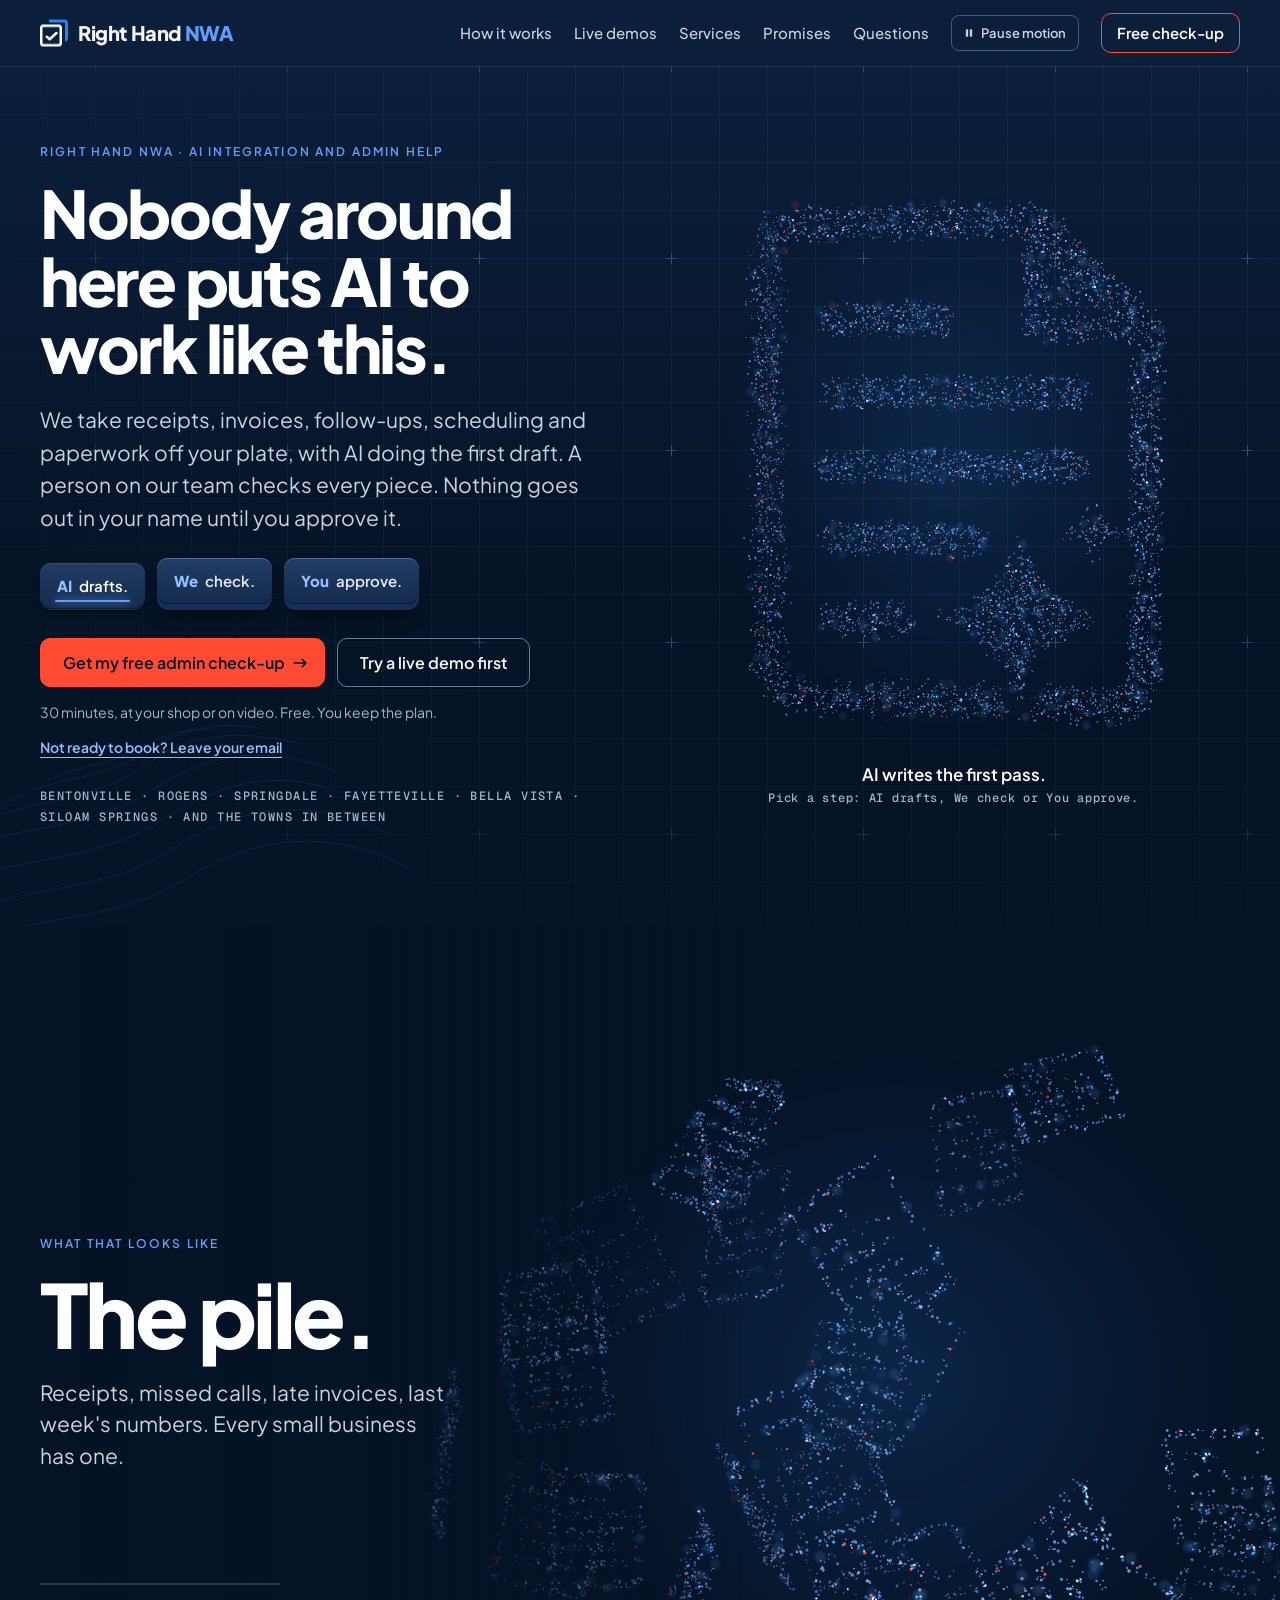
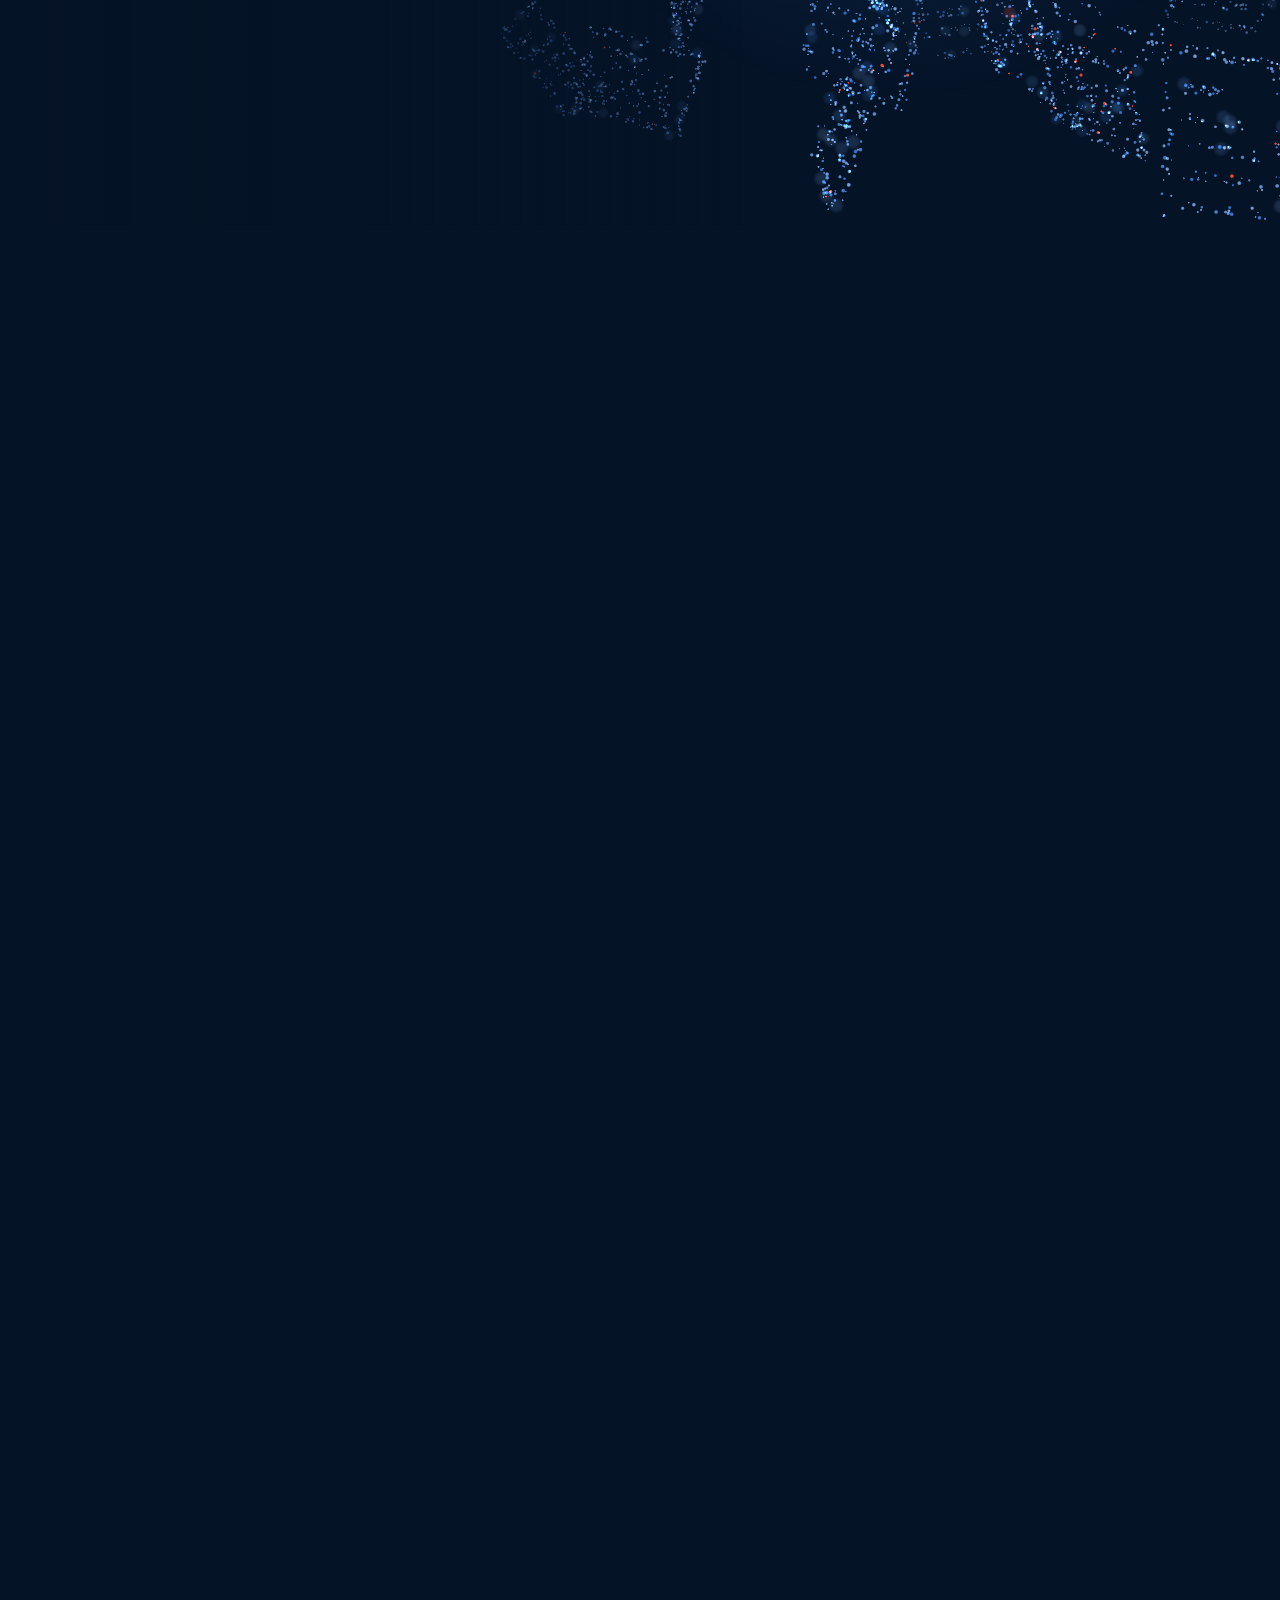
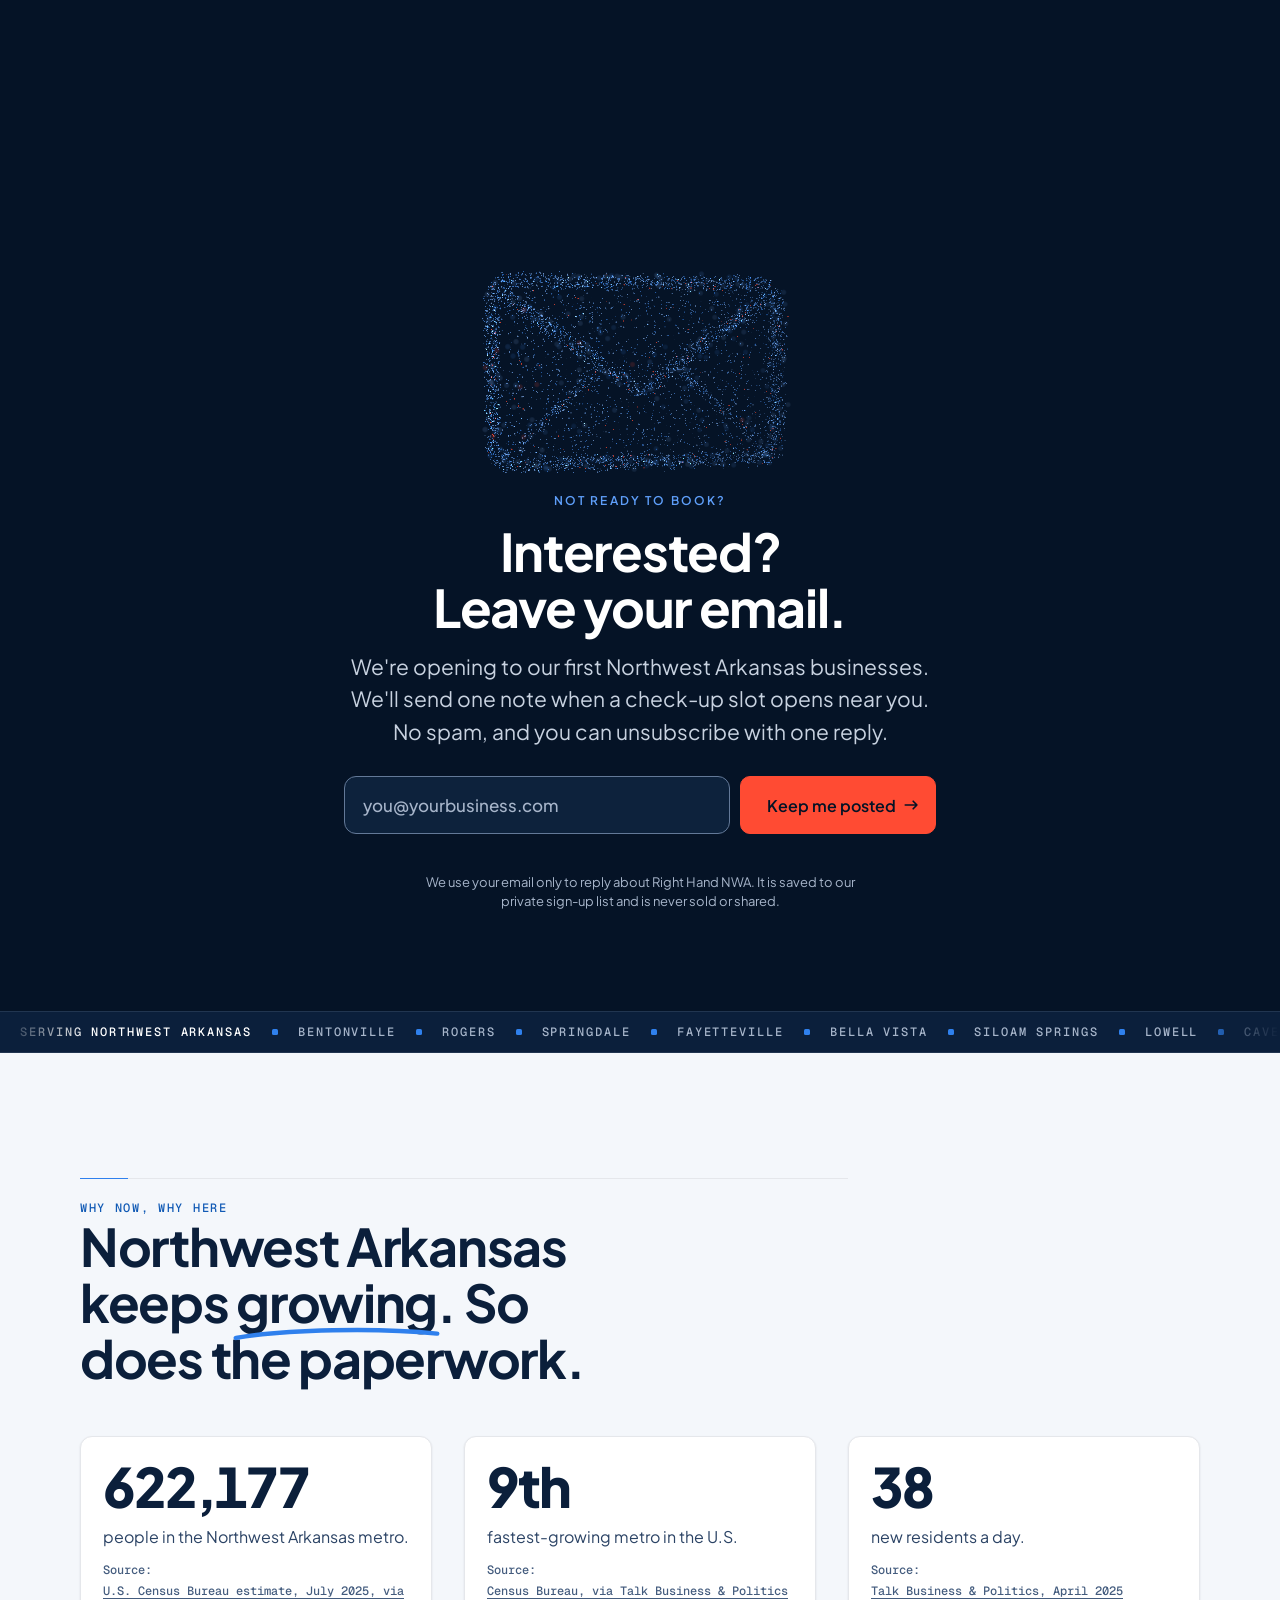
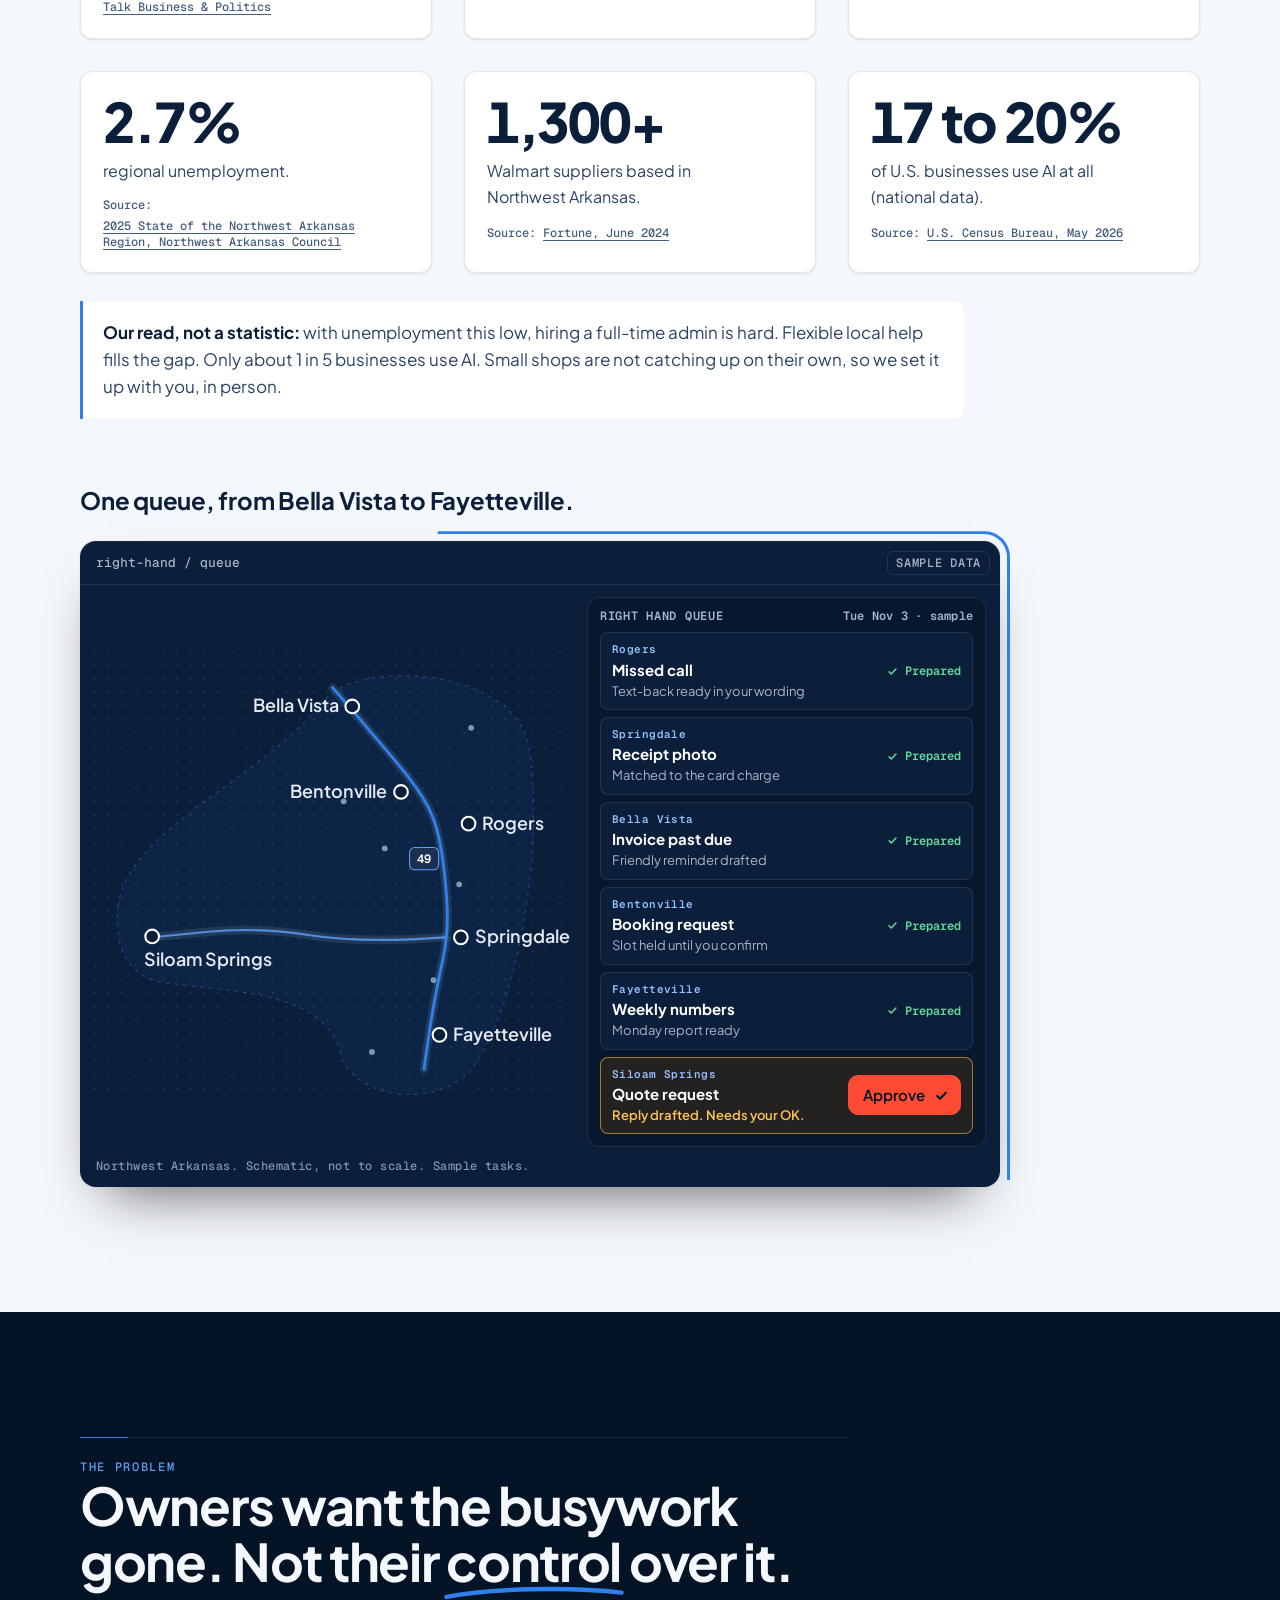
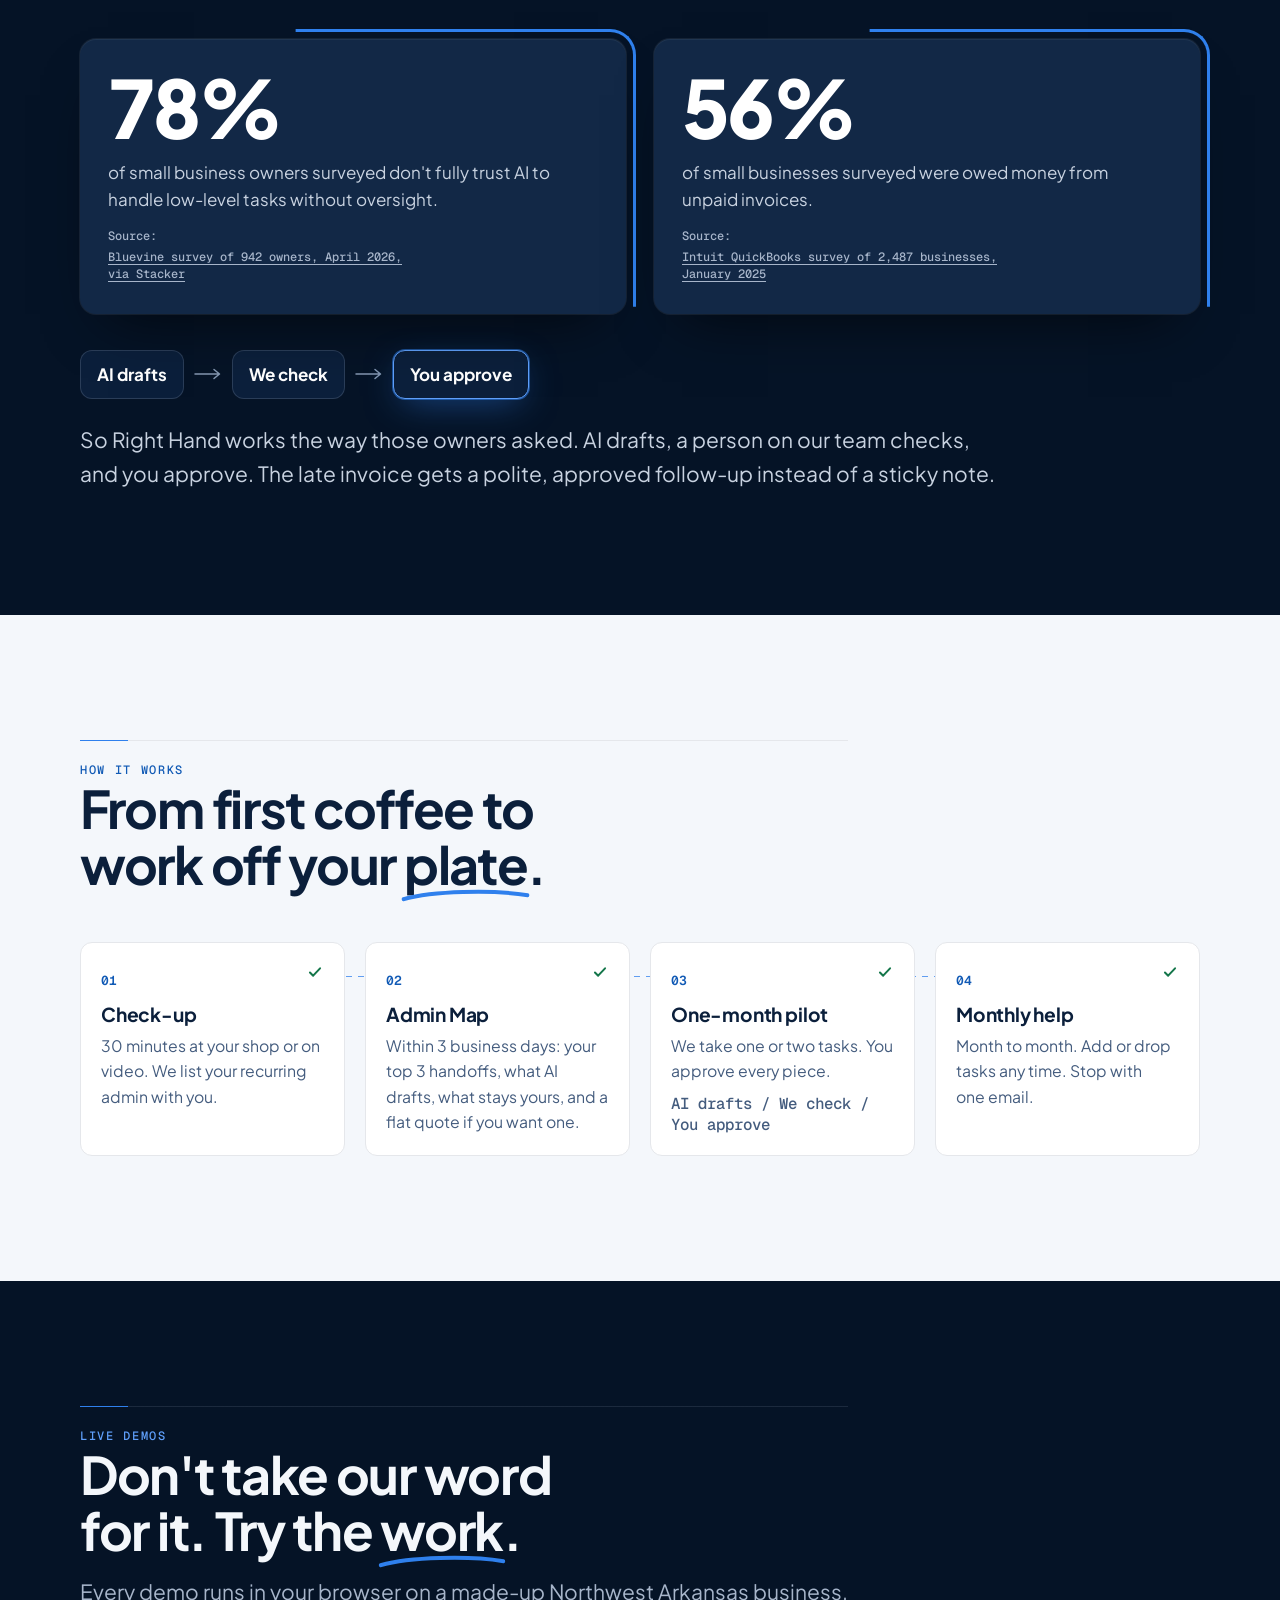
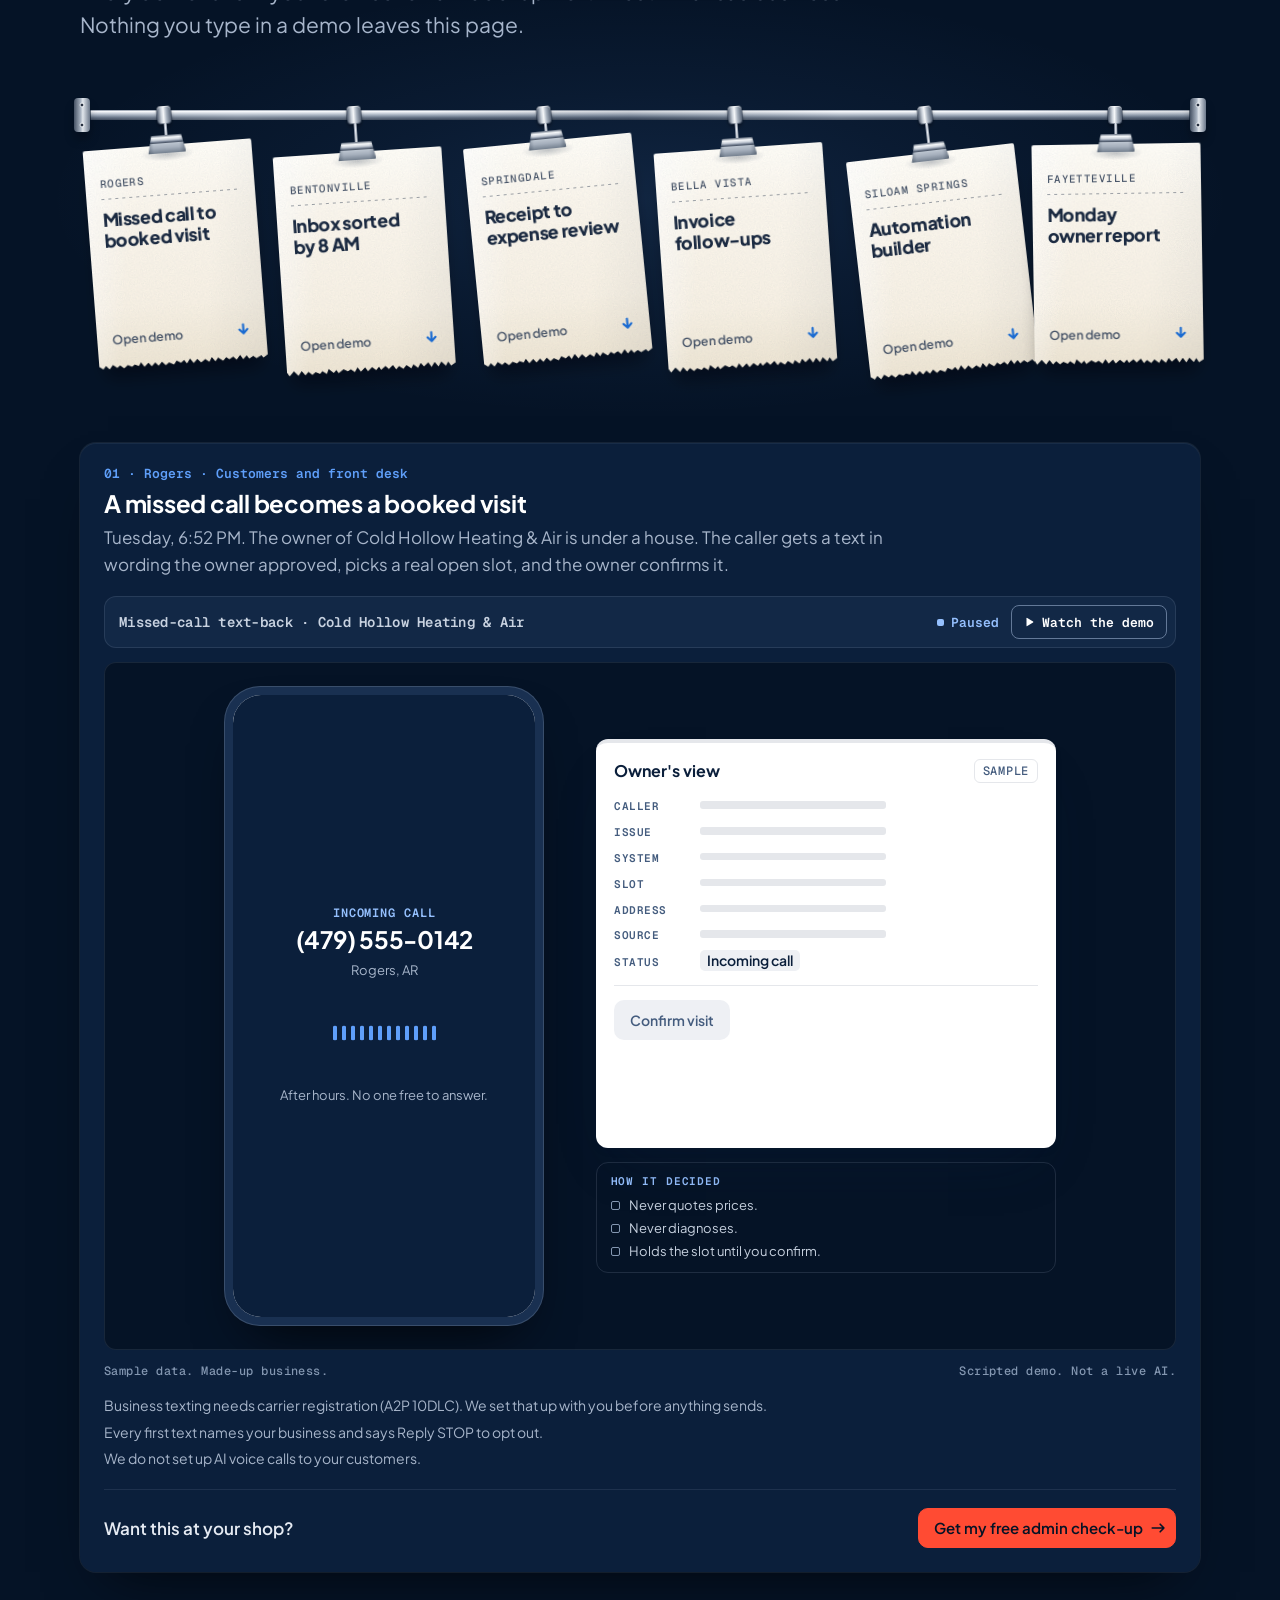
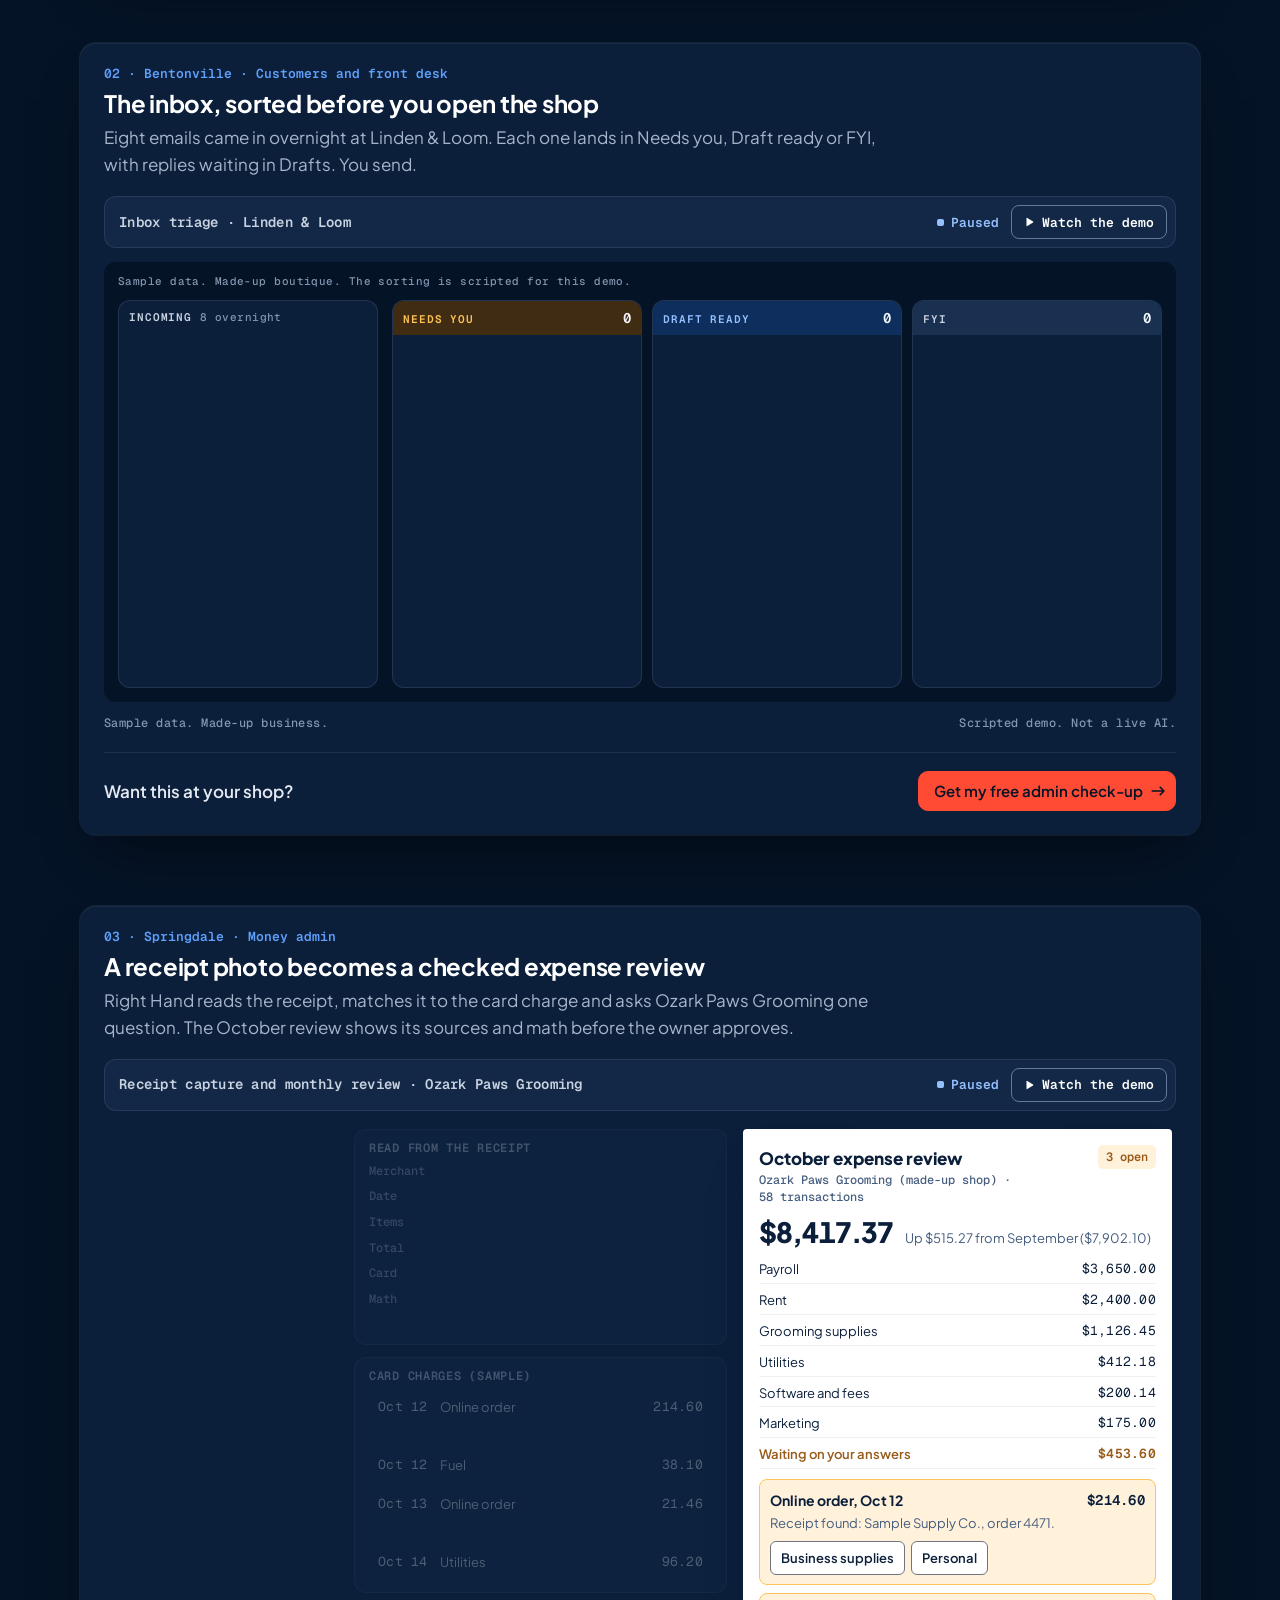
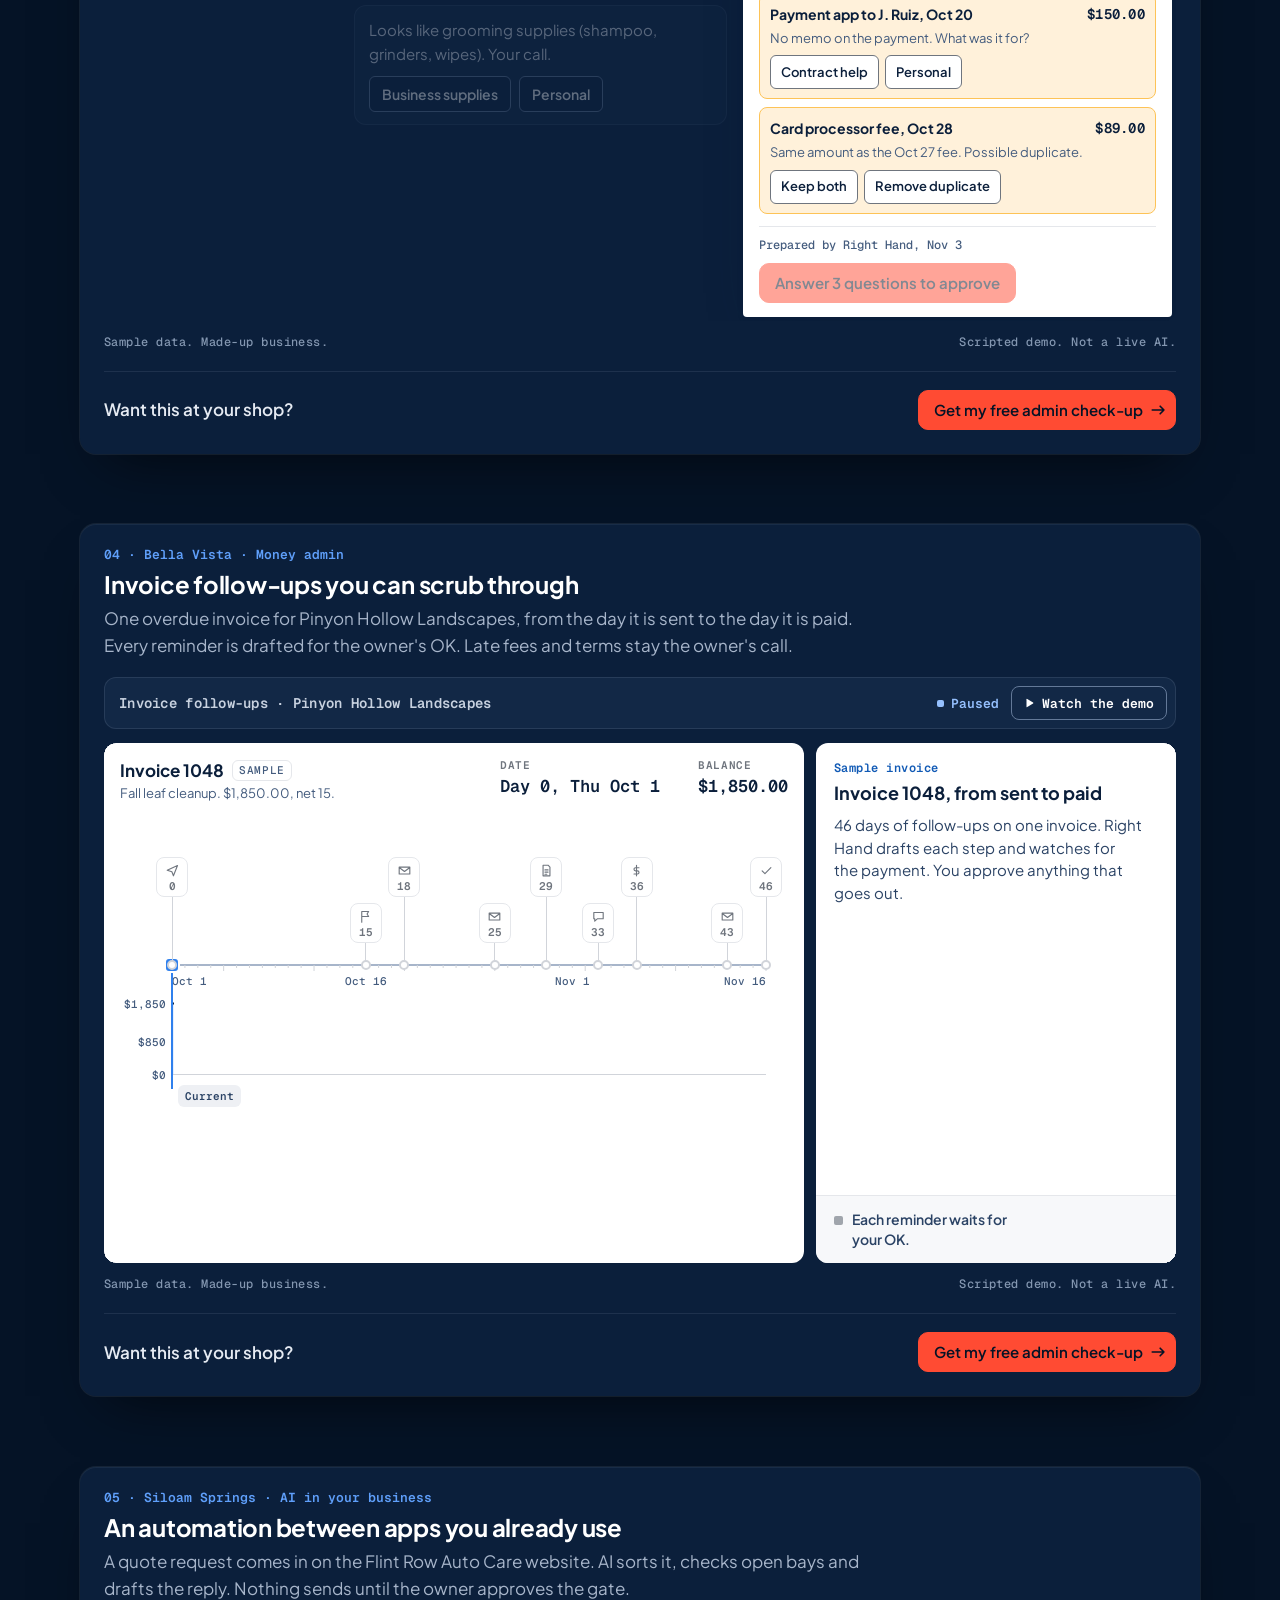
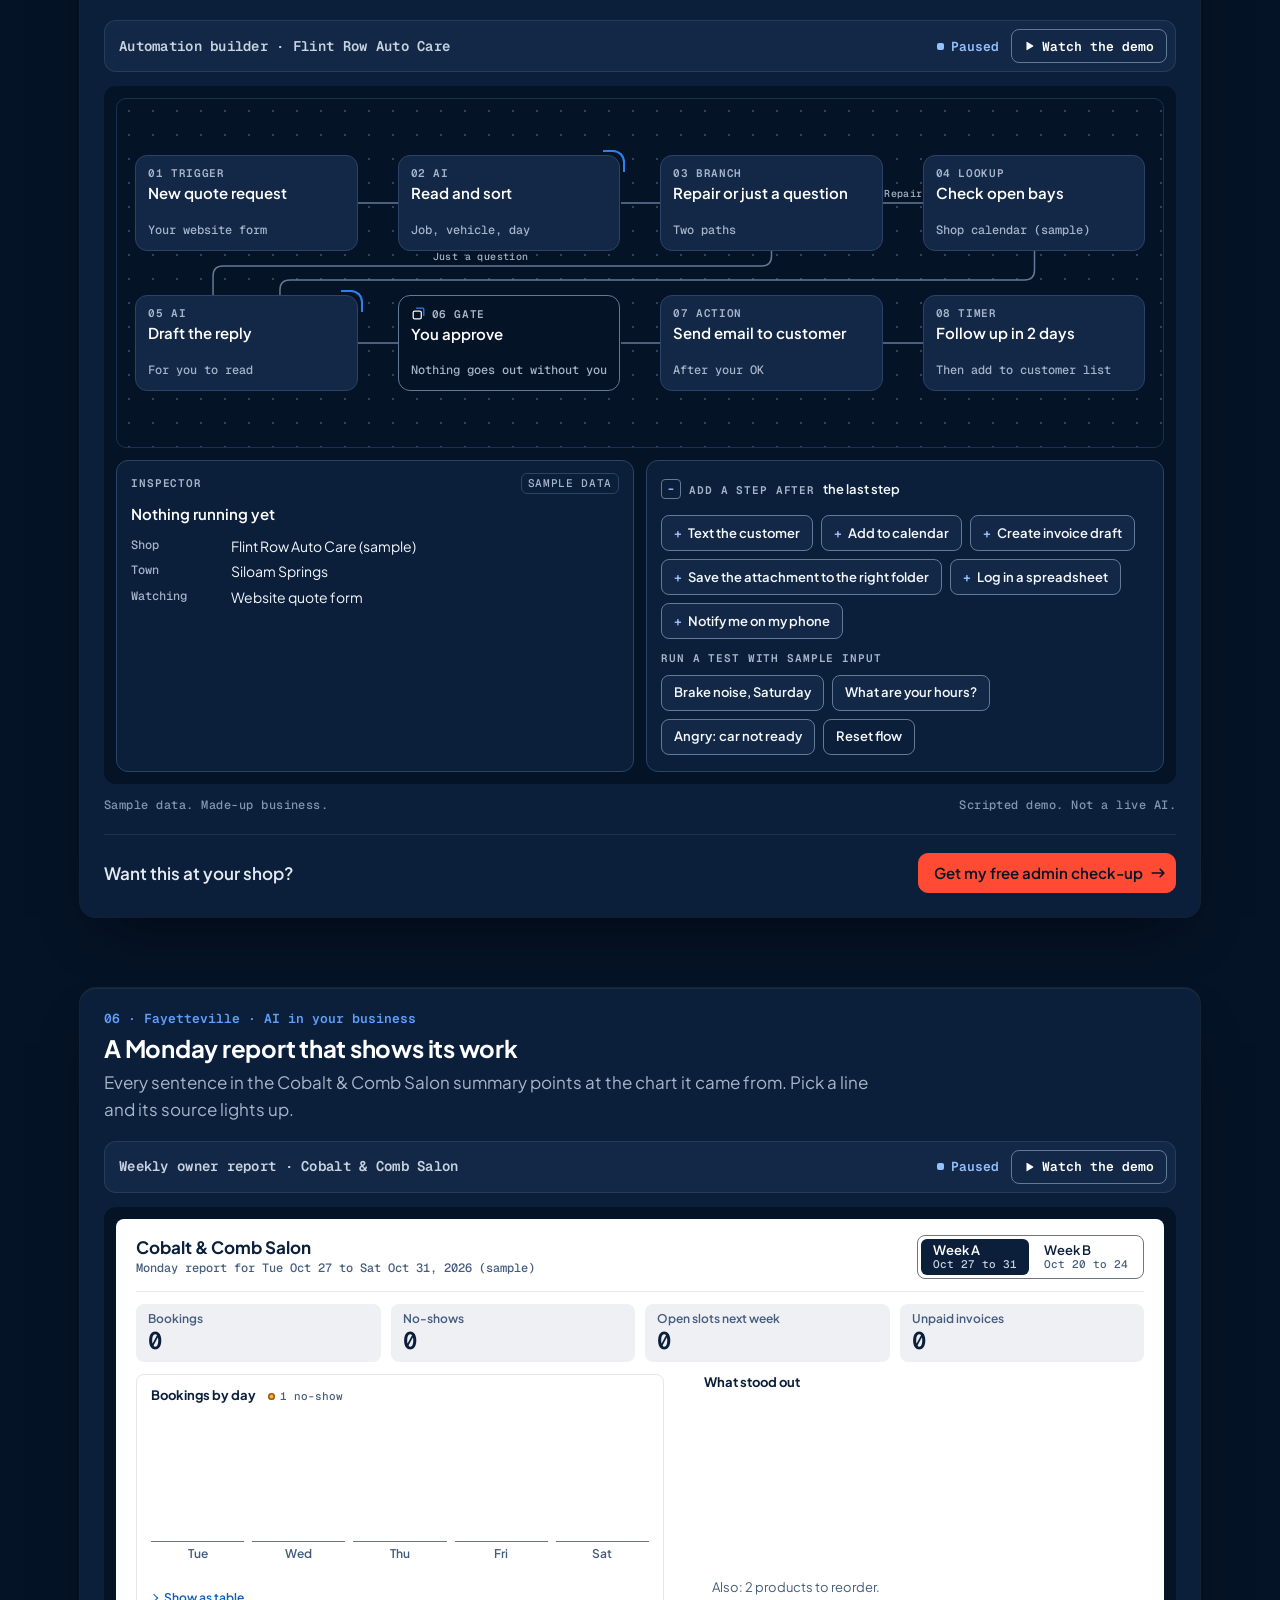
==== index.html @ 96103a6d "Review fixes: single render loop, lazy shape builds, phone hero order, story and closing polish, acc" ====
<!doctype html>
<html lang="en" data-intro>
<head>
<meta charset="utf-8">
<meta name="viewport" content="width=device-width, initial-scale=1, viewport-fit=cover">
<meta http-equiv="Content-Security-Policy" content="default-src 'self'; script-src 'self'; style-src 'self' 'unsafe-inline'; img-src 'self' data:; font-src 'self'; connect-src https://docs.google.com; form-action 'self' mailto:; base-uri 'self'; object-src 'none'">
<meta name="referrer" content="strict-origin-when-cross-origin">
<title>Right Hand NWA | AI integration and admin help for Northwest Arkansas small businesses</title>
<meta name="description" content="AI integration and admin help for Northwest Arkansas small businesses in Bentonville, Rogers, Springdale and Fayetteville. AI drafts, we check, you approve. Free 30-minute check-up.">
<link rel="canonical" href="https://righthandnwa.com/">
<meta name="theme-color" content="#0B1F3B">
<meta name="geo.region" content="US-AR">
<meta name="geo.placename" content="Northwest Arkansas">
<meta property="og:type" content="website">
<meta property="og:site_name" content="Right Hand NWA">
<meta property="og:locale" content="en_US">
<meta property="og:url" content="https://righthandnwa.com/">
<meta property="og:title" content="Right Hand NWA: hand off the admin, keep the final say">
<meta property="og:description" content="A Northwest Arkansas team for receipts, invoices, follow-ups, scheduling and practical AI. AI drafts, we check, you approve. Free 30-minute check-up.">
<meta property="og:image" content="https://righthandnwa.com/assets/og.png">
<meta property="og:image:width" content="1200">
<meta property="og:image:height" content="630">
<meta property="og:image:alt" content="Right Hand NWA: hand off the admin, keep the final say. A sample task queue with a missed call, a receipt photo and an invoice prepared, and a quote reply waiting for the owner's OK.">
<meta name="twitter:card" content="summary_large_image">
<meta name="twitter:title" content="Right Hand NWA: hand off the admin, keep the final say">
<meta name="twitter:description" content="A Northwest Arkansas team for receipts, invoices, follow-ups, scheduling and practical AI. AI drafts, we check, you approve. Free 30-minute check-up.">
<meta name="twitter:image" content="https://righthandnwa.com/assets/og.png">
<meta name="twitter:image:alt" content="Right Hand NWA: hand off the admin, keep the final say. A sample task queue with a missed call, a receipt photo and an invoice prepared, and a quote reply waiting for the owner's OK.">
<link rel="alternate" type="text/plain" href="https://righthandnwa.com/llms.txt" title="Right Hand NWA for language models">
<link rel="icon" href="assets/favicon.svg" type="image/svg+xml">
<link rel="apple-touch-icon" href="assets/apple-touch-icon.png">
<link rel="preload" href="assets/fonts/plus-jakarta-sans-latin-var.woff2" as="font" type="font/woff2" crossorigin>
<link rel="preload" href="assets/fonts/geist-mono-latin.woff2" as="font" type="font/woff2" crossorigin>
<link rel="stylesheet" href="assets/site.css">
<link rel="stylesheet" href="assets/demos/calls.css">
<link rel="stylesheet" href="assets/demos/inbox.css">
<link rel="stylesheet" href="assets/demos/receipts.css">
<link rel="stylesheet" href="assets/demos/invoices.css">
<link rel="stylesheet" href="assets/demos/automation.css">
<link rel="stylesheet" href="assets/demos/report.css">
<link rel="stylesheet" href="assets/motion.css">
<link rel="stylesheet" href="assets/close.css">
<link rel="stylesheet" href="assets/field.css">
<link rel="stylesheet" href="assets/rail.css">
<script src="assets/boot.js"></script>
<script src="assets/motion.js" defer></script>
<script src="assets/demo-player.js" defer></script>
<script src="assets/services-data.js" defer></script>
<script src="assets/nwa-map.js" defer></script>
<script src="assets/site.js" defer></script>
<script src="assets/demos/calls.js" defer></script>
<script src="assets/demos/inbox.js" defer></script>
<script src="assets/demos/receipts.js" defer></script>
<script src="assets/demos/invoices.js" defer></script>
<script src="assets/demos/automation.js" defer></script>
<script src="assets/demos/report.js" defer></script>
<script src="assets/interest.js" defer></script>
<script src="assets/close.js" defer></script>
<script src="assets/field-shapes.js" defer></script>
<script src="assets/field.js" defer></script>
<script src="assets/rail.js" defer></script>
<!-- jsonld:start -->
<script type="application/ld+json">{"@context":"https://schema.org","@graph":[{"@type":["Organization","ProfessionalService"],"@id":"https://righthandnwa.com/#organization","name":"Right Hand NWA","alternateName":"Right Hand Northwest Arkansas","url":"https://righthandnwa.com/","description":"A Northwest Arkansas team that takes receipts, invoices, follow-ups, scheduling and paperwork off small business owners' plates, and sets up AI that drafts the busywork. AI drafts, a person on the team checks, and the owner approves. Tax, payroll, legal work and moving money stay with the owner and their licensed pros.","slogan":"Hand off the admin. Keep the final say.","logo":{"@type":"ImageObject","@id":"https://righthandnwa.com/#logo","url":"https://righthandnwa.com/assets/logo.png","contentUrl":"https://righthandnwa.com/assets/logo.png","width":512,"height":512,"caption":"Right Hand NWA"},"image":{"@type":"ImageObject","@id":"https://righthandnwa.com/#image","url":"https://righthandnwa.com/assets/og.png","contentUrl":"https://righthandnwa.com/assets/og.png","width":1200,"height":630},"email":"righthandnwa@gmail.com","contactPoint":{"@type":"ContactPoint","contactType":"customer service","email":"righthandnwa@gmail.com","areaServed":"US-AR","availableLanguage":"English"},"sameAs":["https://www.instagram.com/righthandnwa/"],"founder":[{"@type":"Person","name":"Jackson Varela","description":"University of Arkansas student","memberOf":{"@id":"https://righthandnwa.com/#uark"}},{"@type":"Person","name":"Annie Wagner","description":"University of Arkansas student","memberOf":{"@id":"https://righthandnwa.com/#uark"}},{"@type":"Person","name":"Abigail Estes","description":"University of Arkansas student","memberOf":{"@id":"https://righthandnwa.com/#uark"}},{"@type":"Person","name":"Bella Gambaro","description":"University of Arkansas student","memberOf":{"@id":"https://righthandnwa.com/#uark"}}],"areaServed":[{"@type":"Place","name":"Northwest Arkansas","containedInPlace":{"@id":"https://righthandnwa.com/#arkansas"}},{"@type":"AdministrativeArea","name":"Benton County, Arkansas","containedInPlace":{"@id":"https://righthandnwa.com/#arkansas"}},{"@type":"AdministrativeArea","name":"Washington County, Arkansas","containedInPlace":{"@id":"https://righthandnwa.com/#arkansas"}},{"@type":"City","name":"Bentonville","containedInPlace":{"@id":"https://righthandnwa.com/#arkansas"}},{"@type":"City","name":"Rogers","containedInPlace":{"@id":"https://righthandnwa.com/#arkansas"}},{"@type":"City","name":"Springdale","containedInPlace":{"@id":"https://righthandnwa.com/#arkansas"}},{"@type":"City","name":"Fayetteville","containedInPlace":{"@id":"https://righthandnwa.com/#arkansas"}},{"@type":"City","name":"Bella Vista","containedInPlace":{"@id":"https://righthandnwa.com/#arkansas"}},{"@type":"City","name":"Siloam Springs","containedInPlace":{"@id":"https://righthandnwa.com/#arkansas"}},{"@type":"City","name":"Lowell","containedInPlace":{"@id":"https://righthandnwa.com/#arkansas"}},{"@type":"City","name":"Cave Springs","containedInPlace":{"@id":"https://righthandnwa.com/#arkansas"}},{"@type":"City","name":"Centerton","containedInPlace":{"@id":"https://righthandnwa.com/#arkansas"}},{"@type":"City","name":"Farmington","containedInPlace":{"@id":"https://righthandnwa.com/#arkansas"}},{"@type":"City","name":"Prairie Grove","containedInPlace":{"@id":"https://righthandnwa.com/#arkansas"}},{"@type":"City","name":"Pea Ridge","containedInPlace":{"@id":"https://righthandnwa.com/#arkansas"}}],"knowsAbout":["Small business admin","Receipt capture and expense review","Invoice follow-ups","CPA and bookkeeper prep","Inbox triage and reply drafts","Missed-call text-back","Appointment scheduling and reminders","Written how-tos (SOPs)","Workflow automations","Practical AI for small business","AI use policies for small business","Google Business Profile and local listings","Honest review requests"],"hasOfferCatalog":{"@type":"OfferCatalog","name":"Right Hand NWA services","url":"https://righthandnwa.com/#services","itemListElement":[{"@type":"OfferCatalog","name":"Money admin","itemListElement":[{"@type":"Offer","itemOffered":{"@type":"Service","name":"Receipt capture and categorizing"}},{"@type":"Offer","itemOffered":{"@type":"Service","name":"Monthly expense review"}},{"@type":"Offer","itemOffered":{"@type":"Service","name":"Invoices and overdue follow-ups"}},{"@type":"Offer","itemOffered":{"@type":"Service","name":"Quotes and estimates"}},{"@type":"Offer","itemOffered":{"@type":"Service","name":"Bills-due and renewals calendar"}},{"@type":"Offer","itemOffered":{"@type":"Service","name":"CPA and bookkeeper prep"}},{"@type":"Offer","itemOffered":{"@type":"Service","name":"Software subscription cleanup"}}]},{"@type":"OfferCatalog","name":"Customers and front desk","itemListElement":[{"@type":"Offer","itemOffered":{"@type":"Service","name":"Inbox triage and reply drafts"}},{"@type":"Offer","itemOffered":{"@type":"Service","name":"Missed-call text-back and booking"}},{"@type":"Offer","itemOffered":{"@type":"Service","name":"AI phone answering, inbound only"}},{"@type":"Offer","itemOffered":{"@type":"Service","name":"Website chat assistant"}},{"@type":"Offer","itemOffered":{"@type":"Service","name":"Lead intake form that routes itself"}},{"@type":"Offer","itemOffered":{"@type":"Service","name":"CRM setup and cleanup"}},{"@type":"Offer","itemOffered":{"@type":"Service","name":"Quote follow-ups"}}]},{"@type":"OfferCatalog","name":"Scheduling and follow-ups","itemListElement":[{"@type":"Offer","itemOffered":{"@type":"Service","name":"Booking page"}},{"@type":"Offer","itemOffered":{"@type":"Service","name":"Appointment reminders and no-show follow-ups"}},{"@type":"Offer","itemOffered":{"@type":"Service","name":"Calendar management"}},{"@type":"Offer","itemOffered":{"@type":"Service","name":"Staff schedule drafts"}},{"@type":"Offer","itemOffered":{"@type":"Service","name":"Vendor and delivery coordination"}},{"@type":"Offer","itemOffered":{"@type":"Service","name":"Meeting and call notes with AI"}}]},{"@type":"OfferCatalog","name":"Documents and how-tos","itemListElement":[{"@type":"Offer","itemOffered":{"@type":"Service","name":"One folder system with naming rules"}},{"@type":"Offer","itemOffered":{"@type":"Service","name":"Templates for quotes, forms and checklists"}},{"@type":"Offer","itemOffered":{"@type":"Service","name":"Written how-tos (SOPs)"}},{"@type":"Offer","itemOffered":{"@type":"Service","name":"Hiring admin"}},{"@type":"Offer","itemOffered":{"@type":"Service","name":"Supplier and vendor office support"}}]},{"@type":"OfferCatalog","name":"AI in your business","itemListElement":[{"@type":"Offer","itemOffered":{"@type":"Service","name":"Workflow automations"}},{"@type":"Offer","itemOffered":{"@type":"Service","name":"AI email drafting in your inbox"}},{"@type":"Offer","itemOffered":{"@type":"Service","name":"Weekly owner report"}},{"@type":"Offer","itemOffered":{"@type":"Service","name":"AI starter workshop"}},{"@type":"Offer","itemOffered":{"@type":"Service","name":"One-page AI use policy"}},{"@type":"Offer","itemOffered":{"@type":"Service","name":"Company prompt kit and SOP assistant"}},{"@type":"Offer","itemOffered":{"@type":"Service","name":"Monthly AI office hours"}}]},{"@type":"OfferCatalog","name":"Local presence and reputation","itemListElement":[{"@type":"Offer","itemOffered":{"@type":"Service","name":"Google Business Profile and listings upkeep"}},{"@type":"Offer","itemOffered":{"@type":"Service","name":"Honest review requests"}},{"@type":"Offer","itemOffered":{"@type":"Service","name":"Review reply drafts"}},{"@type":"Offer","itemOffered":{"@type":"Service","name":"Social posts and content calendar"}},{"@type":"Offer","itemOffered":{"@type":"Service","name":"Email newsletter"}},{"@type":"Offer","itemOffered":{"@type":"Service","name":"Digital front door check"}}]}]},"makesOffer":{"@type":"Offer","@id":"https://righthandnwa.com/#checkup-offer","name":"Free NWA Admin and AI Check-up","price":"0","priceCurrency":"USD","url":"https://righthandnwa.com/#checkup","description":"A free 30-minute admin and AI check-up at your business anywhere in Benton or Washington County, or by video or phone. Within 3 business days, Your Admin Map arrives by email: your top 3 tasks to hand off, and for each one what we would do, what AI would draft, what stays with you, and what stays with your CPA or attorney. Nothing to buy, now or later.","itemOffered":{"@type":"Service","name":"NWA Admin and AI Check-up","provider":{"@id":"https://righthandnwa.com/#organization"},"areaServed":{"@id":"https://righthandnwa.com/#arkansas"}}}},{"@type":"CollegeOrUniversity","@id":"https://righthandnwa.com/#uark","name":"University of Arkansas","url":"https://www.uark.edu/"},{"@type":"State","@id":"https://righthandnwa.com/#arkansas","name":"Arkansas","containedInPlace":{"@type":"Country","name":"United States"}},{"@type":"WebSite","@id":"https://righthandnwa.com/#website","url":"https://righthandnwa.com/","name":"Right Hand NWA","alternateName":"Right Hand Northwest Arkansas","publisher":{"@id":"https://righthandnwa.com/#organization"},"inLanguage":"en-US"},{"@type":"WebPage","@id":"https://righthandnwa.com/#webpage","url":"https://righthandnwa.com/","name":"Right Hand NWA | AI integration and admin help for Northwest Arkansas small businesses","description":"AI integration and admin help for Northwest Arkansas small businesses in Bentonville, Rogers, Springdale and Fayetteville. AI drafts, we check, you approve. Free 30-minute check-up.","isPartOf":{"@id":"https://righthandnwa.com/#website"},"about":{"@id":"https://righthandnwa.com/#organization"},"primaryImageOfPage":{"@id":"https://righthandnwa.com/#image"},"inLanguage":"en-US"},{"@type":"FAQPage","@id":"https://righthandnwa.com/#faq","url":"https://righthandnwa.com/#questions","isPartOf":{"@id":"https://righthandnwa.com/#webpage"},"mainEntity":[{"@type":"Question","name":"What does it cost?","acceptedAnswer":{"@type":"Answer","text":"The check-up is free, with nothing to buy. If you want help after that, we quote a flat monthly price in writing before any work starts, based on the tasks you pick. Tool costs, like a texting plan, are paid by you directly to the vendor, and we show them before you decide."}},{"@type":"Question","name":"Do I have to give you my passwords or bank login?","acceptedAnswer":{"@type":"Answer","text":"No, and please don't send them. The check-up needs no logins at all. If you hire us, you invite us as a user in the tools you already use, so you can see what we can reach and remove us in one click. We never touch your bank or move money."}},{"@type":"Question","name":"Is AI going to talk to my customers?","acceptedAnswer":{"@type":"Answer","text":"Only if you want it to, and only from answers you approved. A phone or chat assistant says it is an assistant and hands anything else to you. Everything else AI does is a draft that one of us checks and you approve. If you'd rather we skip AI on a task, we do it by hand."}},{"@type":"Question","name":"You're students. Why should I trust you with my business?","acceptedAnswer":{"@type":"Answer","text":"Fair question. We are four University of Arkansas students who work in Northwest Arkansas. For you, that means a short client list, a named person on every task, and work you can check line by line. It does not mean we are CPAs, attorneys or a payroll company, and we will tell you when something needs one. Try the demos on this page and judge the work yourself."}},{"@type":"Question","name":"What happens over school breaks or when you graduate?","acceptedAnswer":{"@type":"Answer","text":"We tell you our schedule up front, breaks included. Every task we take on gets a written how-to, so nothing lives in one person's head, and it is yours to keep."}},{"@type":"Question","name":"What happens to my data?","acceptedAnswer":{"@type":"Answer","text":"Wherever possible it stays in your own accounts. We tell you in writing which tools touch it, AI tools included, and we use settings that keep your data out of AI model training. We never sell or share it, and we delete working copies when a task is done."}},{"@type":"Question","name":"Which tools do you use?","acceptedAnswer":{"@type":"Answer","text":"The ones you already pay for, where possible: Google Workspace or Microsoft 365, your accounting and booking tools, your phone system. If something new would help, we tell you what it costs and you decide."}},{"@type":"Question","name":"What if I want to stop?","acceptedAnswer":{"@type":"Answer","text":"Email us. It is month to month with no cancellation fee. Within 2 business days we remove our access, hand back every file and how-to, and confirm it in writing."}},{"@type":"Question","name":"What if you get something wrong?","acceptedAnswer":{"@type":"Answer","text":"You see the sources and the math before anything is final, and anything we can't match to a record comes to you as a question. If a mistake slips through in work you approved, we fix it at no charge."}},{"@type":"Question","name":"Will this replace my bookkeeper or CPA?","acceptedAnswer":{"@type":"Answer","text":"No. We get the paperwork ready so they get clean records. Tax, payroll, legal decisions and moving money stay with them and with you."}},{"@type":"Question","name":"Do you really come in person?","acceptedAnswer":{"@type":"Answer","text":"Yes, anywhere in Benton and Washington counties, at your shop or a coffee shop. Video and phone work too."}}]}]}</script>
<!-- jsonld:end -->
</head>
<body>
<svg width="0" height="0" style="position:absolute" aria-hidden="true" focusable="false">
  <defs>
    <symbol id="i-receipt" viewBox="0 0 24 24"><path d="M6 3h12v18l-2-1.4-2 1.4-2-1.4-2 1.4-2-1.4L6 21z" fill="none" stroke="currentColor" stroke-width="1.75" stroke-linejoin="round"/><path d="M9 8h6M9 12h6M9 16h3" stroke="currentColor" stroke-width="1.75" stroke-linecap="round"/></symbol>
    <symbol id="i-chat" viewBox="0 0 24 24"><path d="M4 5.5A1.5 1.5 0 0 1 5.5 4h13A1.5 1.5 0 0 1 20 5.5v9a1.5 1.5 0 0 1-1.5 1.5H10l-4.5 4v-4h0A1.5 1.5 0 0 1 4 14.5z" fill="none" stroke="currentColor" stroke-width="1.75" stroke-linejoin="round"/><path d="M8 9h8M8 12h5" stroke="currentColor" stroke-width="1.75" stroke-linecap="round"/></symbol>
    <symbol id="i-cal" viewBox="0 0 24 24"><rect x="3.5" y="5" width="17" height="15.5" rx="2" fill="none" stroke="currentColor" stroke-width="1.75"/><path d="M3.5 10h17M8 3v4M16 3v4" stroke="currentColor" stroke-width="1.75" stroke-linecap="round"/><path d="M8.5 14.5l2 2 4-4" fill="none" stroke="currentColor" stroke-width="1.75" stroke-linecap="round" stroke-linejoin="round"/></symbol>
    <symbol id="i-folder" viewBox="0 0 24 24"><path d="M3.5 7A1.5 1.5 0 0 1 5 5.5h4.2l2 2.2H19A1.5 1.5 0 0 1 20.5 9.2v8.3A1.5 1.5 0 0 1 19 19H5a1.5 1.5 0 0 1-1.5-1.5z" fill="none" stroke="currentColor" stroke-width="1.75" stroke-linejoin="round"/></symbol>
    <symbol id="i-chip" viewBox="0 0 24 24"><rect x="6.5" y="6.5" width="11" height="11" rx="2" fill="none" stroke="currentColor" stroke-width="1.75"/><path d="M10 3v3.5M14 3v3.5M10 17.5V21M14 17.5V21M3 10h3.5M3 14h3.5M17.5 10H21M17.5 14H21" stroke="currentColor" stroke-width="1.75" stroke-linecap="round"/><path d="M10 12.2l1.4 1.3 2.6-2.8" fill="none" stroke="currentColor" stroke-width="1.6" stroke-linecap="round" stroke-linejoin="round"/></symbol>
    <symbol id="i-pin" viewBox="0 0 24 24"><path d="M12 21s-6.5-6.1-6.5-11.2a6.5 6.5 0 0 1 13 0C18.5 14.9 12 21 12 21z" fill="none" stroke="currentColor" stroke-width="1.75" stroke-linejoin="round"/><circle cx="12" cy="9.8" r="2.4" fill="none" stroke="currentColor" stroke-width="1.75"/></symbol>
    <symbol id="i-hand" viewBox="0 0 24 24"><path d="M4 12h12M12 7l5 5-5 5" fill="none" stroke="currentColor" stroke-width="1.75" stroke-linecap="round" stroke-linejoin="round"/><path d="M20 5v14" stroke="currentColor" stroke-width="1.75" stroke-linecap="round"/></symbol>
    <symbol id="i-key" viewBox="0 0 24 24"><circle cx="8" cy="15" r="4" fill="none" stroke="currentColor" stroke-width="1.75"/><path d="M11 12l8-8M16 7l2.5 2.5M14 9l1.8 1.8" fill="none" stroke="currentColor" stroke-width="1.75" stroke-linecap="round"/></symbol>
    <symbol id="i-plus" viewBox="0 0 24 24"><path d="M12 5v14M5 12h14" fill="none" stroke-width="2" stroke-linecap="round"/></symbol>
    <symbol id="i-ig" viewBox="0 0 24 24"><rect x="3.5" y="3.5" width="17" height="17" rx="5" fill="none" stroke="currentColor" stroke-width="1.75"/><circle cx="12" cy="12" r="4" fill="none" stroke="currentColor" stroke-width="1.75"/><circle cx="17.2" cy="6.8" r="1.1" fill="currentColor"/></symbol>
    <symbol id="i-mail" viewBox="0 0 24 24"><rect x="3" y="5" width="18" height="14" rx="2" fill="none" stroke="currentColor" stroke-width="1.75"/><path d="M3.5 6.5l8.5 6.5 8.5-6.5" fill="none" stroke="currentColor" stroke-width="1.75" stroke-linejoin="round"/></symbol>
    <symbol id="i-arr" viewBox="0 0 28 12"><path d="M1 6h24M20 1.5L25.5 6 20 10.5" fill="none" stroke-linecap="round" stroke-linejoin="round"/></symbol>
    <symbol id="i-ck" viewBox="0 0 24 24"><path pathLength="1" d="M6.5 12.5l3.5 3.5 7.5-8"/></symbol>
  </defs>
</svg>
<a class="skip" href="#main">Skip to content</a>

<header class="top dark" id="top">
  <div class="wrap-wide">
    <a class="lockup" href="#top" aria-label="Right Hand NWA, back to top">
      <svg class="mark" viewBox="4 5 56 54" aria-hidden="true"><path class="mk-br" d="M23 5h30a7 7 0 0 1 7 7v31a6 6 0 0 1-6 6V13a2 2 0 0 0-2-2H22V6a1 1 0 0 1 1-1Z"/><rect class="mk-bx" x="6.5" y="17.5" width="39" height="39" rx="4.5" fill="none" stroke-width="5"/><path class="mk-ck" d="M17.5 39.5l5.75 5L37 32" fill="none" stroke-width="5" stroke-linecap="round" stroke-linejoin="round" pathLength="1"/></svg>
      <b>Right Hand <span>NWA</span></b>
    </a>
    <nav aria-label="Sections"><ul>
      <li><a href="#how">How it works</a></li>
      <li><a href="#demos">Live demos</a></li>
      <li><a href="#services">Services</a></li>
      <li><a href="#promises">Promises</a></li>
      <li><a href="#questions">Questions</a></li>
    </ul></nav>
    <button type="button" class="motion-btn" id="motion-btn" aria-pressed="false">Pause motion</button>
    <a class="btn sm" href="#checkup" data-go="checkup">Free check-up</a>
    <span class="progress-rail" aria-hidden="true"></span>
  </div>
</header>

<main id="main">

<section class="hero has-fld dark grid-48" data-hud="Home" aria-labelledby="hero-h">
  <svg class="topo" viewBox="0 0 600 400" aria-hidden="true" preserveAspectRatio="none">
    <path d="M-20 380 C 80 330, 160 350, 240 300 S 400 250, 470 290"/>
    <path d="M-20 350 C 70 300, 150 320, 230 268 S 380 220, 450 255"/>
    <path d="M-20 318 C 60 270, 140 290, 220 238 S 360 192, 425 222"/>
    <path d="M-20 286 C 50 240, 130 258, 205 210 S 335 168, 395 190"/>
    <path d="M10 255 C 70 214, 135 228, 196 186 S 305 150, 360 162"/>
    <path d="M50 226 C 100 194, 150 202, 196 172 S 280 140, 318 146"/>
    <path d="M100 200 C 135 182, 165 184, 196 166 S 250 146, 270 148"/>
  </svg>
  <div class="wrap-wide hero-grid">
    <div class="hero-copy">
      <p class="eyebrow">Right Hand NWA · AI integration and admin help</p>
      <h1 id="hero-h">Nobody around here puts AI to work like this.</h1>
      <p class="lead">We take receipts, invoices, follow-ups, scheduling and paperwork off your plate, with AI doing the first draft. A person on our team checks every piece. Nothing goes out in your name until you approve it.</p>
      <ul class="trio" aria-label="How every task works">
        <li data-reveal style="--i:0"><b>AI</b> drafts.</li>
        <li data-reveal style="--i:1"><b>We</b> check.</li>
        <li data-reveal style="--i:2"><b>You</b> approve.</li>
      </ul>
      <div class="ctas">
        <a class="btn" href="#checkup" data-go="checkup">Get my free admin check-up</a>
        <a class="btn ghost" href="#demos">Try a live demo first</a>
      </div>
      <p class="micro">30 minutes, at your shop or on video. Free. You keep the plan.</p>
      <p class="curious"><a href="#signup">Not ready to book? Leave your email</a></p>
      <p class="towns">BENTONVILLE · ROGERS · SPRINGDALE · FAYETTEVILLE · BELLA VISTA · SILOAM SPRINGS · AND THE TOWNS IN BETWEEN</p>
    </div>
    <div class="hero-visual">
      <div class="hero-glow" aria-hidden="true"></div>
      <div class="fld" id="fld" aria-hidden="true"><canvas></canvas><svg class="fld-still" viewBox="4 5 56 54"><path fill="#2F80ED" d="M23 5h30a7 7 0 0 1 7 7v31a6 6 0 0 1-6 6V13a2 2 0 0 0-2-2H22V6a1 1 0 0 1 1-1Z"/><rect x="6.5" y="17.5" width="39" height="39" rx="4.5" fill="none" stroke="#FFF" stroke-width="5"/><path d="M17.5 39.5l5.750 5L37 32" fill="none" stroke="#FFF" stroke-width="5" stroke-linecap="round" stroke-linejoin="round"/></svg></div>
      <p class="fld-say" id="fld-say" aria-hidden="true"></p>
      <p class="fld-cap" id="fld-cap">AI drafts. We check. You approve.</p>
      <button type="button" class="linkbtn fld-pause" aria-pressed="false">Pause motion</button>
    </div>
  </div>
</section>

<section class="story dark" id="story" data-hud="One week" aria-labelledby="story-h">
  <div class="st-pin">
    <canvas class="st-cv" aria-hidden="true"></canvas>
    <div class="wrap-wide st-in">
      <div class="st-copy">
        <p class="eyebrow">What that looks like</p>
        <h2 id="story-h">One week of admin, handed off.</h2>
        <ol class="st-list">
          <li class="st-ch on" data-shape="pile"><h3>The pile.</h3><p>Receipts, missed calls, late invoices, last week's numbers. Every small business has one.</p></li>
          <li class="st-ch" data-shape="phone"><h3>A missed call.</h3><p>The caller gets a text in wording you approved, picks a real open slot, and you confirm it.</p></li>
          <li class="st-ch" data-shape="receipt"><h3>A receipt photo.</h3><p>Read, sorted and matched to the card charge. A person checks every category.</p></li>
          <li class="st-ch" data-shape="doc"><h3>A late invoice.</h3><p>A polite reminder is drafted for your OK. Late fees stay your call.</p></li>
          <li class="st-ch" data-shape="bars"><h3>Monday morning.</h3><p>Last week's numbers, in a report that is ready when you open up.</p></li>
          <li class="st-ch" data-shape="mark"><h3>Your OK.</h3><p>Nothing goes out in your name until you approve it. Start with a free 30-minute check-up, at your shop or on video.</p><a class="btn" href="#checkup" data-go="checkup">Get my free admin check-up</a> <a class="st-alt" href="#signup">or leave your email</a></li>
        </ol>
        <div class="st-prog" aria-hidden="true"><i></i></div>
      </div>
    </div>
  </div>
</section>

<section class="sg dark" id="signup" data-hud="Stay in the loop" aria-labelledby="signup-h">
  <div class="sg-in">
    <div class="sg-fld" aria-hidden="true"><canvas></canvas></div>
    <p class="eyebrow">Not ready to book?</p>
    <h2 id="signup-h">Interested? Leave your email.</h2>
    <p class="lead">We're opening to our first Northwest Arkansas businesses. We'll send one note when a check-up slot opens near you. No spam, and you can unsubscribe with one reply.</p>
    <form class="sg-form" novalidate>
      <div class="sg-field"><label class="sr-only" for="sg-email">Email</label><input id="sg-email" name="email" type="email" autocomplete="email" inputmode="email" placeholder="you@yourbusiness.com" required aria-describedby="sg-status"></div>
      <input type="text" name="_honey" tabindex="-1" autocomplete="off" aria-hidden="true" style="position:absolute;left:-9999px;width:1px;height:1px">
      <button type="submit" class="btn">Keep me posted</button>
    </form>
    <p class="sg-status" id="sg-status" data-status role="status"></p>
    <p class="sg-fine">We use your email only to reply about Right Hand NWA. It is saved to our private sign-up list and is never sold or shared.</p>
    <div class="sg-done" data-done hidden>
      <h3>You're on the list.</h3>
      <p>We'll email you from righthandnwa@gmail.com. Want to skip the wait?</p>
      <a class="btn" href="#checkup" data-go="checkup">Get my free admin check-up</a>
    </div>
  </div>
</section>

<div class="ticker" aria-hidden="true" data-ticker>
  <div class="ticker-in"><div class="ticker-track"><ul><li class="hl">Serving Northwest Arkansas</li><li>Bentonville</li><li>Rogers</li><li>Springdale</li><li>Fayetteville</li><li>Bella Vista</li><li>Siloam Springs</li><li>Lowell</li><li>Cave Springs</li><li>Centerton</li><li>Farmington</li><li>Prairie Grove</li><li>Pea Ridge</li><li>And the towns in between</li><li class="hl">AI drafts / We check / You approve</li></ul></div></div>
</div>

<section class="band light" id="nwa" data-hud="Why now" aria-labelledby="nwa-h">
  <div class="wrap">
    <div class="sec-h" data-fx="head">
      <p class="eyebrow">Why now, why here</p>
      <h2 id="nwa-h">Northwest Arkansas keeps <span class="sw">growing</span>. So does the paperwork.</h2>
    </div>
    <ul class="stats" data-fx="cascade" data-edge>
      <li class="stat" style="--i:0"><b data-count="622177">622,177</b><p>people in the Northwest Arkansas metro.</p><p class="src">Source: <a href="https://talkbusiness.net/2026/04/northwest-arkansas-ranks-9th-fastest-growing-u-s-metro-first-time-in-top-10-since-at-least-2020/" target="_blank" rel="noopener noreferrer">U.S. Census Bureau estimate, July 2025, via Talk Business &amp; Politics</a></p></li>
      <li class="stat" style="--i:1"><b><span data-count="9">9</span>th</b><p>fastest-growing metro in the U.S.</p><p class="src">Source: <a href="https://talkbusiness.net/2026/04/northwest-arkansas-ranks-9th-fastest-growing-u-s-metro-first-time-in-top-10-since-at-least-2020/" target="_blank" rel="noopener noreferrer">Census Bureau, via Talk Business &amp; Politics</a></p></li>
      <li class="stat" style="--i:2"><b data-count="38">38</b><p>new residents a day.</p><p class="src">Source: <a href="https://talkbusiness.net/2025/04/northwest-arkansas-council-focused-on-health-and-housing-marks-35-years/" target="_blank" rel="noopener noreferrer">Talk Business &amp; Politics, April 2025</a></p></li>
      <li class="stat" style="--i:3"><b>2.7%</b><p>regional unemployment.</p><p class="src">Source: <a href="https://nwacouncil.org/2025/10/27/planning-for-growth-insights-from-the-2025-state-of-the-region/" target="_blank" rel="noopener noreferrer">2025 State of the Northwest Arkansas Region, Northwest Arkansas Council</a></p></li>
      <li class="stat" style="--i:4"><b><span data-count="1300">1,300</span>+</b><p>Walmart suppliers based in Northwest Arkansas.</p><p class="src">Source: <a href="https://fortune.com/2024/06/07/walmart-bentonville-arkansas-headquarters-new-campus-company-town/" target="_blank" rel="noopener noreferrer">Fortune, June 2024</a></p></li>
      <li class="stat" style="--i:5"><b>17 to 20%</b><p>of U.S. businesses use AI at all (national data).</p><p class="src">Source: <a href="https://census.gov/library/stories/2026/05/ai-use-businesses.html" target="_blank" rel="noopener noreferrer">U.S. Census Bureau, May 2026</a></p></li>
    </ul>
    <p class="aside-read" data-fx="scan"><b>Our read, not a statistic:</b> with unemployment this low, hiring a full-time admin is hard. Flexible local help fills the gap. Only about 1 in 5 businesses use AI. Small shops are not catching up on their own, so we set it up with you, in person.</p>
    <div class="corridor">
      <p class="corridor-h">One queue, from Bella Vista to Fayetteville.</p>
      <div class="win bracket dark">
        <div class="win-bar"><span class="path">right-hand / queue</span><span class="tag">Sample data</span></div>
        <div id="nwa-map" class="nwa"><!-- nwa:start --><div class="nwa-layout"><svg class="nwa-svg" viewBox="0 0 560 520" role="img" aria-labelledby="nwa-t"><title id="nwa-t">Schematic map of Northwest Arkansas: Interstate 49 runs from Bella Vista through Bentonville, Rogers, Springdale and Fayetteville, with Siloam Springs to the west.</title><defs><pattern id="nwa-dots" width="16" height="16" patternUnits="userSpaceOnUse"><circle cx="1" cy="1" r="1" fill="currentColor" opacity=".18"/></pattern></defs><rect width="560" height="520" fill="url(#nwa-dots)"/><path class="nwa-area" transform="translate(-32 0)" d="M60 300 C 70 210, 230 150, 300 60 C 340 10, 520 20, 540 110 C 560 220, 530 420, 470 495 C 420 540, 330 520, 320 470 C 300 400, 200 400, 120 390 C 70 385, 55 345, 60 300 Z"/><path class="nwa-hwy-bg" d="M410 336 Q314 343 252.5 333.5 Q191 324 134 329.5 L77 335"/><path class="nwa-hwy-bg" d="M279 44 Q331 104 355.5 133.5 Q380 163 391 184 Q402 205 407 239.5 Q412 274 413 304 Q414 334 408 361.5 Q402 389 397.5 414 Q393 439 389.5 464.5 L386 490"/><path class="nwa-hwy" pathLength="100" d="M279 44 Q331 104 355.5 133.5 Q380 163 391 184 Q402 205 407 239.5 Q412 274 413 304 Q414 334 408 361.5 Q402 389 397.5 414 Q393 439 389.5 464.5 L386 490"/><path class="nwa-hwy west" pathLength="100" d="M410 336 Q314 343 252.5 333.5 Q191 324 134 329.5 L77 335"/><g class="nwa-shield" transform="translate(369 231)"><rect width="34" height="26" rx="6"/><text x="17" y="18.5" text-anchor="middle">49</text></g><circle class="nwa-small" cx="441" cy="91" r="3.4"/><circle class="nwa-small" cx="292" cy="177" r="3.4"/><circle class="nwa-small" cx="427" cy="274" r="3.4"/><circle class="nwa-small" cx="325" cy="470" r="3.4"/><circle class="nwa-small" cx="397" cy="386" r="3.4"/><circle class="nwa-small" cx="340" cy="232" r="3.4"/><g class="nwa-city" style="--i:0" data-city="Bella Vista"><circle class="nwa-pulse" cx="302" cy="66" r="7"/><circle class="nwa-dot" cx="302" cy="66" r="8"/><text x="286" y="73" text-anchor="end">Bella Vista</text></g><g class="nwa-city" style="--i:1" data-city="Bentonville"><circle class="nwa-pulse" cx="359" cy="166" r="7"/><circle class="nwa-dot" cx="359" cy="166" r="8"/><text x="343" y="173" text-anchor="end">Bentonville</text></g><g class="nwa-city" style="--i:2" data-city="Rogers"><circle class="nwa-pulse" cx="438" cy="203" r="7"/><circle class="nwa-dot" cx="438" cy="203" r="8"/><text x="454" y="210" text-anchor="start">Rogers</text></g><g class="nwa-city" style="--i:3" data-city="Springdale"><circle class="nwa-pulse" cx="429" cy="336" r="7"/><circle class="nwa-dot" cx="429" cy="336" r="8"/><text x="445" y="343" text-anchor="start">Springdale</text></g><g class="nwa-city" style="--i:4" data-city="Fayetteville"><circle class="nwa-pulse" cx="404" cy="450" r="7"/><circle class="nwa-dot" cx="404" cy="450" r="8"/><text x="420" y="457" text-anchor="start">Fayetteville</text></g><g class="nwa-city" style="--i:5" data-city="Siloam Springs"><circle class="nwa-pulse" cx="68" cy="335" r="7"/><circle class="nwa-dot" cx="68" cy="335" r="8"/><text x="58" y="369" text-anchor="start">Siloam Springs</text></g></svg><div class="queue"><p class="q-head"><span>Right Hand queue</span><span class="mono">Tue Nov 3 · sample</span></p><ol class="q-list"><li class="q-row" style="--i:0" data-city="Rogers"><span class="q-city">Rogers</span><b class="q-task">Missed call</b><span class="q-note">Text-back ready in your wording</span><span class="q-st"><svg class="ck" viewBox="0 0 24 24" aria-hidden="true"><path pathLength="1" d="M6.5 12.5l3.5 3.5 7.5-8"/></svg>Prepared</span><span class="q-scan" aria-hidden="true"></span></li><li class="q-row" style="--i:1" data-city="Springdale"><span class="q-city">Springdale</span><b class="q-task">Receipt photo</b><span class="q-note">Matched to the card charge</span><span class="q-st"><svg class="ck" viewBox="0 0 24 24" aria-hidden="true"><path pathLength="1" d="M6.5 12.5l3.5 3.5 7.5-8"/></svg>Prepared</span><span class="q-scan" aria-hidden="true"></span></li><li class="q-row" style="--i:2" data-city="Bella Vista"><span class="q-city">Bella Vista</span><b class="q-task">Invoice past due</b><span class="q-note">Friendly reminder drafted</span><span class="q-st"><svg class="ck" viewBox="0 0 24 24" aria-hidden="true"><path pathLength="1" d="M6.5 12.5l3.5 3.5 7.5-8"/></svg>Prepared</span><span class="q-scan" aria-hidden="true"></span></li><li class="q-row" style="--i:3" data-city="Bentonville"><span class="q-city">Bentonville</span><b class="q-task">Booking request</b><span class="q-note">Slot held until you confirm</span><span class="q-st"><svg class="ck" viewBox="0 0 24 24" aria-hidden="true"><path pathLength="1" d="M6.5 12.5l3.5 3.5 7.5-8"/></svg>Prepared</span><span class="q-scan" aria-hidden="true"></span></li><li class="q-row" style="--i:4" data-city="Fayetteville"><span class="q-city">Fayetteville</span><b class="q-task">Weekly numbers</b><span class="q-note">Monday report ready</span><span class="q-st"><svg class="ck" viewBox="0 0 24 24" aria-hidden="true"><path pathLength="1" d="M6.5 12.5l3.5 3.5 7.5-8"/></svg>Prepared</span><span class="q-scan" aria-hidden="true"></span></li><li class="q-row q-ask" style="--i:5" data-city="Siloam Springs"><span class="q-city">Siloam Springs</span><b class="q-task">Quote request</b><span class="q-note">Reply drafted. Needs your OK.</span><button type="button" class="btn sm q-approve">Approve</button><span class="q-scan" aria-hidden="true"></span></li></ol><p class="sr-only" aria-live="polite" data-hero-live></p></div></div><p class="map-cap">Northwest Arkansas. Schematic, not to scale. Sample tasks.</p><!-- nwa:end --></div>
      </div>
    </div>
  </div>
</section>

<section class="band dark" id="problem" data-hud="The problem" aria-labelledby="problem-h">
  <div class="wrap">
    <div class="sec-h" data-fx="head">
      <p class="eyebrow">The problem</p>
      <h2 id="problem-h">Owners want the busywork gone. Not their <span class="sw">control</span> over it.</h2>
    </div>
    <div class="pstats">
      <div class="pstat bracket" data-fx="scan"><b><span data-count="78">78</span>%</b><p>of small business owners surveyed don't fully trust AI to handle low-level tasks without oversight.</p><p class="src">Source: <a href="https://stacker.com/stories/small-business/34-small-businesses-dont-trust-ai-basic-tasks" target="_blank" rel="noopener noreferrer">Bluevine survey of 942 owners, April 2026, via Stacker</a></p></div>
      <div class="pstat bracket" data-fx="scan" data-fx-delay="140"><b><span data-count="56">56</span>%</b><p>of small businesses surveyed were owed money from unpaid invoices.</p><p class="src">Source: <a href="https://quickbooks.intuit.com/r/small-business-data/small-business-late-payments-report-2025/" target="_blank" rel="noopener noreferrer">Intuit QuickBooks survey of 2,487 businesses, January 2025</a></p></div>
    </div>
    <ol class="loop3" id="loop3" aria-label="Our method">
      <li>AI drafts</li><li aria-hidden="true" class="arrw"><svg class="arr"><use href="#i-arr"/></svg></li>
      <li>We check</li><li aria-hidden="true" class="arrw"><svg class="arr"><use href="#i-arr"/></svg></li>
      <li>You approve</li>
    </ol>
    <p class="bridge" data-reveal>So Right Hand works the way those owners asked. AI drafts, a person on our team checks, and you approve. The late invoice gets a polite, approved follow-up instead of a sticky note.</p>
  </div>
</section>

<section class="band light" id="how" data-hud="How it works" aria-labelledby="how-h">
  <div class="wrap">
    <div class="sec-h" data-fx="head">
      <p class="eyebrow">How it works</p>
      <h2 id="how-h">From first coffee to work off your <span class="sw">plate</span>.</h2>
    </div>
    <ol class="steps" data-fx="cascade" id="steps">
      <li class="step"><svg class="ck" viewBox="0 0 24 24" aria-hidden="true"><use href="#i-ck"/></svg><h3>Check-up</h3><p>30 minutes at your shop or on video. We list your recurring admin with you.</p></li>
      <li class="step"><svg class="ck" viewBox="0 0 24 24" aria-hidden="true"><use href="#i-ck"/></svg><h3>Admin Map</h3><p>Within 3 business days: your top 3 handoffs, what AI drafts, what stays yours, and a flat quote if you want one.</p></li>
      <li class="step"><svg class="ck" viewBox="0 0 24 24" aria-hidden="true"><use href="#i-ck"/></svg><h3>One-month pilot</h3><p>We take one or two tasks. You approve every piece.</p><p class="inner-loop">AI drafts / We check / You approve</p></li>
      <li class="step"><svg class="ck" viewBox="0 0 24 24" aria-hidden="true"><use href="#i-ck"/></svg><h3>Monthly help</h3><p>Month to month. Add or drop tasks any time. Stop with one email.</p></li>
    </ol>
  </div>
</section>

<section class="band demos-band dark" id="demos" data-hud="Live demos" aria-labelledby="demos-h">
  <div class="wrap">
    <div class="sec-h" data-fx="head">
      <p class="eyebrow">Live demos</p>
      <h2 id="demos-h">Don't take our word for it. Try the <span class="sw">work</span>.</h2>
      <p class="lead">Every demo runs in your browser on a made-up Northwest Arkansas business. Nothing you type in a demo leaves this page.</p>
    </div>
    <div class="rail">
      <div class="rail-bar" aria-hidden="true"></div>
      <ul class="rail-list" aria-label="Jump to a demo">
        <li class="rail-item"><a class="tk-link" href="#demo-calls"><span class="tk-swing"><span class="tk-hook" aria-hidden="true"></span><span class="tk-lift"><span class="tk-clip" aria-hidden="true"></span><span class="tk-paper"><span class="tk-town">Rogers</span> <span class="tk-title">Missed call to booked visit</span> <span class="tk-go">Open demo <span class="tk-dot" aria-hidden="true"><svg class="tk-arrow" viewBox="0 0 12 12" focusable="false"><path d="M6 1.6v8.2M2.3 6.3 6 10l3.7-3.7" fill="none" stroke="currentColor" stroke-width="2" stroke-linecap="round" stroke-linejoin="round"/></svg></span></span></span></span></span></a></li>
        <li class="rail-item"><a class="tk-link" href="#demo-inbox"><span class="tk-swing"><span class="tk-hook" aria-hidden="true"></span><span class="tk-lift"><span class="tk-clip" aria-hidden="true"></span><span class="tk-paper"><span class="tk-town">Bentonville</span> <span class="tk-title">Inbox sorted by 8 AM</span> <span class="tk-go">Open demo <span class="tk-dot" aria-hidden="true"><svg class="tk-arrow" viewBox="0 0 12 12" focusable="false"><path d="M6 1.6v8.2M2.3 6.3 6 10l3.7-3.7" fill="none" stroke="currentColor" stroke-width="2" stroke-linecap="round" stroke-linejoin="round"/></svg></span></span></span></span></span></a></li>
        <li class="rail-item"><a class="tk-link" href="#demo-receipts"><span class="tk-swing"><span class="tk-hook" aria-hidden="true"></span><span class="tk-lift"><span class="tk-clip" aria-hidden="true"></span><span class="tk-paper"><span class="tk-town">Springdale</span> <span class="tk-title">Receipt to expense review</span> <span class="tk-go">Open demo <span class="tk-dot" aria-hidden="true"><svg class="tk-arrow" viewBox="0 0 12 12" focusable="false"><path d="M6 1.6v8.2M2.3 6.3 6 10l3.7-3.7" fill="none" stroke="currentColor" stroke-width="2" stroke-linecap="round" stroke-linejoin="round"/></svg></span></span></span></span></span></a></li>
        <li class="rail-item"><a class="tk-link" href="#demo-invoices"><span class="tk-swing"><span class="tk-hook" aria-hidden="true"></span><span class="tk-lift"><span class="tk-clip" aria-hidden="true"></span><span class="tk-paper"><span class="tk-town">Bella Vista</span> <span class="tk-title">Invoice follow-ups</span> <span class="tk-go">Open demo <span class="tk-dot" aria-hidden="true"><svg class="tk-arrow" viewBox="0 0 12 12" focusable="false"><path d="M6 1.6v8.2M2.3 6.3 6 10l3.7-3.7" fill="none" stroke="currentColor" stroke-width="2" stroke-linecap="round" stroke-linejoin="round"/></svg></span></span></span></span></span></a></li>
        <li class="rail-item"><a class="tk-link" href="#demo-automation"><span class="tk-swing"><span class="tk-hook" aria-hidden="true"></span><span class="tk-lift"><span class="tk-clip" aria-hidden="true"></span><span class="tk-paper"><span class="tk-town">Siloam Springs</span> <span class="tk-title">Automation builder</span> <span class="tk-go">Open demo <span class="tk-dot" aria-hidden="true"><svg class="tk-arrow" viewBox="0 0 12 12" focusable="false"><path d="M6 1.6v8.2M2.3 6.3 6 10l3.7-3.7" fill="none" stroke="currentColor" stroke-width="2" stroke-linecap="round" stroke-linejoin="round"/></svg></span></span></span></span></span></a></li>
        <li class="rail-item"><a class="tk-link" href="#demo-report"><span class="tk-swing"><span class="tk-hook" aria-hidden="true"></span><span class="tk-lift"><span class="tk-clip" aria-hidden="true"></span><span class="tk-paper"><span class="tk-town">Fayetteville</span> <span class="tk-title">Monday owner report</span> <span class="tk-go">Open demo <span class="tk-dot" aria-hidden="true"><svg class="tk-arrow" viewBox="0 0 12 12" focusable="false"><path d="M6 1.6v8.2M2.3 6.3 6 10l3.7-3.7" fill="none" stroke="currentColor" stroke-width="2" stroke-linecap="round" stroke-linejoin="round"/></svg></span></span></span></span></span></a></li>
      </ul>
    </div>

    <section class="demo" data-fx="scan" id="demo-calls" aria-labelledby="demo-calls-h">
      <div class="demo-head"><span class="num" data-fx="scramble">01 · Rogers · Customers and front desk</span><h3 id="demo-calls-h">A missed call becomes a booked visit</h3><p>Tuesday, 6:52 PM. The owner of Cold Hollow Heating &amp; Air is under a house. The caller gets a text in wording the owner approved, picks a real open slot, and the owner confirms it.</p></div>
      <div class="proto-bar"><h4 class="proto-title">Missed-call text-back · Cold Hollow Heating &amp; Air</h4><span class="pill"><i></i><span>Ready</span></span><button type="button" class="bar-btn" aria-pressed="false">Stop demo</button></div>
      <div class="stage" data-demo="calls"></div>
      <p class="stage-foot"><span>Sample data. Made-up business.</span><span>Scripted demo. Not a live AI.</span></p>
      <div class="demo-cta"><span>Want this at your shop?</span><a class="btn sm" href="#checkup" data-go="checkup" data-ask="calls">Get my free admin check-up</a></div>
    </section>

    <section class="demo" data-fx="scan" id="demo-inbox" aria-labelledby="demo-inbox-h">
      <div class="demo-head"><span class="num" data-fx="scramble">02 · Bentonville · Customers and front desk</span><h3 id="demo-inbox-h">The inbox, sorted before you open the shop</h3><p>Eight emails came in overnight at Linden &amp; Loom. Each one lands in Needs you, Draft ready or FYI, with replies waiting in Drafts. You send.</p></div>
      <div class="proto-bar"><h4 class="proto-title">Inbox triage · Linden &amp; Loom</h4><span class="pill"><i></i><span>Ready</span></span><button type="button" class="bar-btn" aria-pressed="false">Stop demo</button></div>
      <div class="stage" data-demo="inbox"></div>
      <p class="stage-foot"><span>Sample data. Made-up business.</span><span>Scripted demo. Not a live AI.</span></p>
      <div class="demo-cta"><span>Want this at your shop?</span><a class="btn sm" href="#checkup" data-go="checkup" data-ask="email">Get my free admin check-up</a></div>
    </section>

    <section class="demo" data-fx="scan" id="demo-receipts" aria-labelledby="demo-receipts-h">
      <div class="demo-head"><span class="num" data-fx="scramble">03 · Springdale · Money admin</span><h3 id="demo-receipts-h">A receipt photo becomes a checked expense review</h3><p>Right Hand reads the receipt, matches it to the card charge and asks Ozark Paws Grooming one question. The October review shows its sources and math before the owner approves.</p></div>
      <div class="proto-bar"><h4 class="proto-title">Receipt capture and monthly review · Ozark Paws Grooming</h4><span class="pill"><i></i><span>Ready</span></span><button type="button" class="bar-btn" aria-pressed="false">Stop demo</button></div>
      <div class="stage" data-demo="receipts"></div>
      <p class="stage-foot"><span>Sample data. Made-up business.</span><span>Scripted demo. Not a live AI.</span></p>
      <div class="demo-cta"><span>Want this at your shop?</span><a class="btn sm" href="#checkup" data-go="checkup" data-ask="receipts">Get my free admin check-up</a></div>
    </section>

    <section class="demo" data-fx="scan" id="demo-invoices" aria-labelledby="demo-invoices-h">
      <div class="demo-head"><span class="num" data-fx="scramble">04 · Bella Vista · Money admin</span><h3 id="demo-invoices-h">Invoice follow-ups you can scrub through</h3><p>One overdue invoice for Pinyon Hollow Landscapes, from the day it is sent to the day it is paid. Every reminder is drafted for the owner's OK. Late fees and terms stay the owner's call.</p></div>
      <div class="proto-bar"><h4 class="proto-title">Invoice follow-ups · Pinyon Hollow Landscapes</h4><span class="pill"><i></i><span>Ready</span></span><button type="button" class="bar-btn" aria-pressed="false">Stop demo</button></div>
      <div class="stage" data-demo="invoices"></div>
      <p class="stage-foot"><span>Sample data. Made-up business.</span><span>Scripted demo. Not a live AI.</span></p>
      <div class="demo-cta"><span>Want this at your shop?</span><a class="btn sm" href="#checkup" data-go="checkup" data-ask="invoices">Get my free admin check-up</a></div>
    </section>

    <section class="demo" data-fx="scan" id="demo-automation" aria-labelledby="demo-automation-h">
      <div class="demo-head"><span class="num" data-fx="scramble">05 · Siloam Springs · AI in your business</span><h3 id="demo-automation-h">An automation between apps you already use</h3><p>A quote request comes in on the Flint Row Auto Care website. AI sorts it, checks open bays and drafts the reply. Nothing sends until the owner approves the gate.</p></div>
      <div class="proto-bar"><h4 class="proto-title">Automation builder · Flint Row Auto Care</h4><span class="pill"><i></i><span>Ready</span></span><button type="button" class="bar-btn" aria-pressed="false">Stop demo</button></div>
      <div class="stage" data-demo="automation"></div>
      <p class="stage-foot"><span>Sample data. Made-up business.</span><span>Scripted demo. Not a live AI.</span></p>
      <div class="demo-cta"><span>Want this at your shop?</span><a class="btn sm" href="#checkup" data-go="checkup" data-ask="ai">Get my free admin check-up</a></div>
    </section>

    <section class="demo" data-fx="scan" id="demo-report" aria-labelledby="demo-report-h">
      <div class="demo-head"><span class="num" data-fx="scramble">06 · Fayetteville · AI in your business</span><h3 id="demo-report-h">A Monday report that shows its work</h3><p>Every sentence in the Cobalt &amp; Comb Salon summary points at the chart it came from. Pick a line and its source lights up.</p></div>
      <div class="proto-bar"><h4 class="proto-title">Weekly owner report · Cobalt &amp; Comb Salon</h4><span class="pill"><i></i><span>Ready</span></span><button type="button" class="bar-btn" aria-pressed="false">Stop demo</button></div>
      <div class="stage" data-demo="report"></div>
      <p class="stage-foot"><span>Sample data. Made-up business.</span><span>Scripted demo. Not a live AI.</span></p>
      <div class="demo-cta"><span>Want this at your shop?</span><a class="btn sm" href="#checkup" data-go="checkup" data-ask="weekly">Get my free admin check-up</a></div>
    </section>
  </div>
</section>

<section class="band light qz-band" id="first-handoff" data-hud="First handoff" aria-labelledby="qz-h">
  <div class="wrap qz-grid">
    <div class="qz-left">
      <div class="sec-h" data-fx="head">
        <p class="eyebrow">Your first handoff</p>
        <h2 id="qz-h">Find your first handoff in 30 <span class="sw">seconds</span>.</h2>
        <p class="lead">Three taps. We match your answers to our services and build a sample Admin Map, the same shape as the real one you get after a check-up. Nothing you tap leaves this page.</p>
      </div>
      <p class="qz-nojs">Tell us your kind of business and what eats your time in the <a href="#checkup">check-up form</a>, and we will send you a real Admin Map.</p>
      <div class="qz-ask qz-ui" id="qz" data-fx="scan">
        <div class="qz-top" aria-hidden="true"><span>Step <b data-qz-n>01</b> / 03 · <span data-qz-l>Business</span></span><span class="qz-bar"><i data-qz-bar></i></span></div>
        <div class="qz-steps">
          <fieldset class="qz-step is-on" data-step="1"><legend>What kind of business do you run?</legend><div class="qz-opts">
            <button type="button" class="qz-opt" aria-pressed="false" data-v="home">Home services</button>
            <button type="button" class="qz-opt" aria-pressed="false" data-v="shops">Shops and restaurants</button>
            <button type="button" class="qz-opt" aria-pressed="false" data-v="salons">Salons and studios</button>
            <button type="button" class="qz-opt" aria-pressed="false" data-v="auto">Auto shops</button>
            <button type="button" class="qz-opt" aria-pressed="false" data-v="supplier">Supplier and vendor offices</button>
            <button type="button" class="qz-opt" aria-pressed="false" data-v="pro">Professional offices</button>
          </div></fieldset>
          <fieldset class="qz-step" data-step="2"><legend>What eats the most time?</legend><div class="qz-opts">
            <button type="button" class="qz-opt" aria-pressed="false" data-v="Missed calls and texts">Missed calls and texts</button>
            <button type="button" class="qz-opt" aria-pressed="false" data-v="Email">Email</button>
            <button type="button" class="qz-opt" aria-pressed="false" data-v="Receipts and expenses">Receipts and expenses</button>
            <button type="button" class="qz-opt" aria-pressed="false" data-v="Invoices and follow-ups">Invoices and follow-ups</button>
            <button type="button" class="qz-opt" aria-pressed="false" data-v="Scheduling">Scheduling</button>
            <button type="button" class="qz-opt" aria-pressed="false" data-v="Paperwork and files">Paperwork and files</button>
            <button type="button" class="qz-opt" aria-pressed="false" data-v="Setting up AI and automations">Setting up AI and automations</button>
            <button type="button" class="qz-opt" aria-pressed="false" data-v="Weekly numbers">Weekly numbers</button>
            <button type="button" class="qz-opt" aria-pressed="false" data-v="Reviews and Google profile">Reviews and Google profile</button>
            <button type="button" class="qz-opt" aria-pressed="false" data-v="Not sure">Not sure</button>
          </div><button type="button" class="linkbtn qz-back" data-back>Back</button></fieldset>
          <fieldset class="qz-step" data-step="3"><legend>How do you like to meet?</legend><div class="qz-opts">
            <button type="button" class="qz-opt" aria-pressed="false" data-v="At my business">At my business</button>
            <button type="button" class="qz-opt" aria-pressed="false" data-v="Video">Video</button>
            <button type="button" class="qz-opt" aria-pressed="false" data-v="Phone">Phone</button>
          </div><button type="button" class="linkbtn qz-back" data-back>Back</button></fieldset>
          <div class="qz-step qz-done" data-step="4">
            <p class="qz-done-h"><svg class="ck" viewBox="0 0 24 24" aria-hidden="true"><path pathLength="1" d="M6.5 12.5l3.5 3.5 7.5-8"/></svg>Your sample is ready.</p>
            <dl class="qz-sum"><div><dt>Business</dt><dd data-sum="who"></dd></div><div><dt>Eats the most time</dt><dd data-sum="eats"></dd></div><div><dt>Meet</dt><dd data-sum="mode"></dd></div></dl>
            <div class="field qz-town"><label for="qz-town">Your town, for the check-up email <span class="opt">(optional)</span></label><select id="qz-town"><option value="">Pick your town</option><option>Bentonville</option><option>Rogers</option><option>Springdale</option><option>Fayetteville</option><option>Bella Vista</option><option>Siloam Springs</option><option>Lowell</option><option>Cave Springs</option><option>Centerton</option><option>Farmington</option><option>Prairie Grove</option><option>Other NWA town</option></select></div>
            <button type="button" class="btn ghost sm" data-restart>Start over</button>
          </div>
        </div>
        <p class="sr-only" id="qz-live" aria-live="polite"></p>
      </div>
    </div>
    <div class="qz-outwrap qz-ui" data-fx="scan" data-fx-delay="140">
      <div class="qz-out win dark bracket" id="qz-out">
        <div class="win-bar"><span class="path">right-hand / first-handoff</span><span class="tag">Sample</span></div>
        <ol class="qz-log" aria-hidden="true">
          <li data-log="who"><span class="k">business</span><span class="v">waiting</span><svg class="tk" viewBox="0 0 24 24"><path pathLength="1" d="M6 12.5l4 4 8-9"/></svg></li>
          <li data-log="eats"><span class="k">eats time</span><span class="v">waiting</span><svg class="tk" viewBox="0 0 24 24"><path pathLength="1" d="M6 12.5l4 4 8-9"/></svg></li>
          <li data-log="mode"><span class="k">meet</span><span class="v">waiting</span><svg class="tk" viewBox="0 0 24 24"><path pathLength="1" d="M6 12.5l4 4 8-9"/></svg></li>
          <li data-log="match"><span class="k">match</span><span class="v">waiting for three taps</span><svg class="tk" viewBox="0 0 24 24"><path pathLength="1" d="M6 12.5l4 4 8-9"/></svg></li>
        </ol>
        <figure class="amap qz-paper" aria-labelledby="qz-map-t">
          <p class="t" id="qz-map-t" tabindex="-1">Your sample Admin Map</p>
          <p class="s" data-qz-for>Built from your three taps · sample</p>
          <ol class="qz-rows">
            <li class="qz-ph"><b>Your first handoff</b><span>Waiting for your answers</span><em class="st">Waiting</em></li>
            <li class="qz-ph"><b>Your second handoff</b><span>Waiting for your answers</span><em class="st">Waiting</em></li>
            <li class="qz-ph"><b>Your third handoff</b><span>Waiting for your answers</span><em class="st">Waiting</em></li>
          </ol>
          <p class="qz-note"><b>Your real Admin Map</b> arrives within 3 business days of your free check-up.</p>
          <i class="qz-beam" aria-hidden="true"></i>
        </figure>
        <div class="qz-foot">
          <p class="qz-idle">Answer the three taps and your sample builds here.</p>
          <div class="qz-go">
            <div class="ctas"><a class="btn" href="#checkup" data-go="checkup" data-qz-go>Send me my real Admin Map</a></div>
            <ul class="proof" aria-label="The fine print">
              <li style="--k:0"><svg class="ck" viewBox="0 0 24 24" aria-hidden="true"><path pathLength="1" d="M6.5 12.5l3.5 3.5 7.5-8"/></svg>Free. Nothing to buy.</li>
              <li style="--k:1"><svg class="ck" viewBox="0 0 24 24" aria-hidden="true"><path pathLength="1" d="M6.5 12.5l3.5 3.5 7.5-8"/></svg>You keep the plan.</li>
              <li style="--k:2"><svg class="ck" viewBox="0 0 24 24" aria-hidden="true"><path pathLength="1" d="M6.5 12.5l3.5 3.5 7.5-8"/></svg>We reply within one business day.</li>
            </ul>
          </div>
        </div>
      </div>
    </div>
  </div>
</section>

<section class="band light" id="services" data-hud="Services" aria-labelledby="services-h">
  <div class="wrap">
    <div class="sec-h" data-fx="head">
      <p class="eyebrow">Services</p>
      <h2 id="services-h">Everything we can take off your <span class="sw">plate</span>.</h2>
      <p class="lead">Each one shows what you hand off, what comes back and what stays yours. Tap a card for the details, and tick the ones you want to build your own Right Hand.</p>
    </div>
    <div class="who" id="who" data-fx="cascade" role="group" aria-label="Show services for your kind of business"></div>
    <p class="sr-only" id="who-live" aria-live="polite"></p>
    <div class="svc-lines" id="svc-lines"><!-- services:start -->
<div class="svc-line" data-reveal><h3><span class="tile" aria-hidden="true"><svg class="i"><use href="#i-receipt"/></svg></span>Money admin<span class="line-note">Prep only. You and your CPA decide.</span></h3><ul class="svc-grid">
<li class="svc is-ai" data-who="home shops auto salons" data-id="receipts"><button type="button" aria-expanded="false" aria-controls="svc-receipts-more"><span class="nm">Receipt capture and categorizing</span><svg class="plus" aria-hidden="true"><use href="#i-plus"/></svg><span class="sum">Receipts and bills gathered in one place, sorted, with questions flagged weekly.</span><span class="kind ai">AI drafts, we check, you approve</span></button><div class="more" id="svc-receipts-more"><div><dl><div><dt>You hand off</dt><dd>Receipt photos and emailed bills, sent whatever way is easiest for you.</dd></div><div><dt>You get back</dt><dd>Everything in one place, like QuickBooks receipt forwarding or the app you already use, with the queue cleared weekly and a short question list.</dd></div><div><dt>Where AI helps</dt><dd>AI reads each receipt and suggests the vendor, date, amount and category.</dd></div><div><dt>Where a person checks</dt><dd>A person checks every category. You or your bookkeeper approve.</dd></div><div><dt>What we never do</dt><dd>We never file taxes and never hold your bank logins.</dd></div><div><dt>Example</dt><dd>a Springdale food truck snaps receipts at the commissary all week, and by Friday they are sorted with three questions waiting.</dd></div></dl><div class="pick"><button type="button" class="chip" aria-pressed="false" data-pick="receipts" data-name="Receipt capture and categorizing">Add to my Right Hand</button> <a class="linkbtn" href="#demo-receipts">See it in the demo</a></div></div></div></li>
<li class="svc is-ai" data-who="shops pro supplier home" data-id="expenses"><button type="button" aria-expanded="false" aria-controls="svc-expenses-more"><span class="nm">Monthly expense review</span><svg class="plus" aria-hidden="true"><use href="#i-plus"/></svg><span class="sum">Totals by category each month, checked against last month and traced to receipts.</span><span class="kind ai">AI drafts, we check, you approve</span></button><div class="more" id="svc-expenses-more"><div><dl><div><dt>You hand off</dt><dd>An export from your books, or view-only access you set up in QuickBooks or your accounting app.</dd></div><div><dt>You get back</dt><dd>Totals by category, checked against last month, with every line traced to its transaction and receipt and open questions flagged for you.</dd></div><div><dt>Where AI helps</dt><dd>AI drafts the month&#39;s summary and points out lines that look different from last month.</dd></div><div><dt>Where a person checks</dt><dd>A person traces every line to its transaction and receipt before you see it.</dd></div><div><dt>What we never do</dt><dd>We never change your books without your OK, file anything or move money.</dd></div><div><dt>Example</dt><dd>a Cave Springs insurance agency sees software costs jump in March, and the review flags a duplicate charge to ask about.</dd></div></dl><div class="pick"><button type="button" class="chip" aria-pressed="false" data-pick="expenses" data-name="Monthly expense review">Add to my Right Hand</button> <a class="linkbtn" href="#demo-receipts">See it in the demo</a></div></div></div></li>
<li class="svc is-ai" data-who="home auto pro supplier" data-id="invoices"><button type="button" aria-expanded="false" aria-controls="svc-invoices-more"><span class="nm">Invoices and overdue follow-ups</span><svg class="plus" aria-hidden="true"><use href="#i-plus"/></svg><span class="sum">Reminders on, past-due follow-ups drafted, and a weekly who-owes-what list.</span><span class="kind ai">AI drafts, we check, you approve</span></button><div class="more" id="svc-invoices-more"><div><dl><div><dt>You hand off</dt><dd>Your invoicing tool, like QuickBooks or Square, and the customers you want followed up.</dd></div><div><dt>You get back</dt><dd>Automatic reminders turned on in your invoicing tool, personal follow-ups drafted for anything past due, and a weekly who-owes-what list.</dd></div><div><dt>Where AI helps</dt><dd>AI drafts polite follow-ups in your voice from the invoice details.</dd></div><div><dt>Where a person checks</dt><dd>A person checks each draft against the invoice. You approve the wording before anything sends.</dd></div><div><dt>What we never do</dt><dd>We never collect or move money, change terms, add fees or threaten anyone.</dd></div><div><dt>Example</dt><dd>a Rogers HVAC company after a cold snap has forty open invoices, and Monday&#39;s list shows who to nudge first.</dd></div></dl><div class="pick"><button type="button" class="chip" aria-pressed="false" data-pick="invoices" data-name="Invoices and overdue follow-ups">Add to my Right Hand</button> <a class="linkbtn" href="#demo-invoices">See it in the demo</a></div></div></div></li>
<li class="svc is-ai" data-who="home auto supplier" data-id="quotes"><button type="button" aria-expanded="false" aria-controls="svc-quotes-more"><span class="nm">Quotes and estimates</span><svg class="plus" aria-hidden="true"><use href="#i-plus"/></svg><span class="sum">Quotes drafted from your own price sheet and a job-site voice note.</span><span class="kind ai">AI drafts, we check, you approve</span></button><div class="more" id="svc-quotes-more"><div><dl><div><dt>You hand off</dt><dd>Your price sheet and a quick voice note or photos from the job site.</dd></div><div><dt>You get back</dt><dd>A clean quote ready for your review, plus a follow-up if the customer goes quiet.</dd></div><div><dt>Where AI helps</dt><dd>AI turns your voice note into line items, using only your own price sheet.</dd></div><div><dt>Where a person checks</dt><dd>A person checks every line against your price sheet. You set every price.</dd></div><div><dt>What we never do</dt><dd>We never set, change or discount a price, and never send a quote you have not approved.</dd></div><div><dt>Example</dt><dd>a Fayetteville landscaping crew records a two-minute walkthrough, and the quote is waiting for review before the truck leaves.</dd></div></dl><div class="pick"><button type="button" class="chip" aria-pressed="false" data-pick="quotes" data-name="Quotes and estimates">Add to my Right Hand</button></div></div></div></li>
<li class="svc" data-who="home auto pro salons" data-id="renewals"><button type="button" aria-expanded="false" aria-controls="svc-renewals-more"><span class="nm">Bills-due and renewals calendar</span><svg class="plus" aria-hidden="true"><use href="#i-plus"/></svg><span class="sum">Reminders before licenses, insurance, permits and registrations come due.</span><span class="kind ">We do it</span></button><div class="more" id="svc-renewals-more"><div><dl><div><dt>You hand off</dt><dd>Your license, insurance, permit and registration paperwork, or just a list of what you renew each year.</dd></div><div><dt>You get back</dt><dd>Reminders 60, 30 and 7 days out for licenses, insurance, vendor certificates, domains, permits, vehicle registrations and the state annual report.</dd></div><div><dt>Where AI helps</dt><dd>Not needed for this one. It is a calendar built from your paperwork.</dd></div><div><dt>Where a person checks</dt><dd>A person checks every date against the paperwork and updates the calendar after each renewal.</dd></div><div><dt>What we never do</dt><dd>We never file or pay anything. You or your licensed pro file and pay.</dd></div><div><dt>Example</dt><dd>a Lowell trucking outfit gets a 60-day heads-up on three truck registrations and its insurance renewal.</dd></div></dl><div class="pick"><button type="button" class="chip" aria-pressed="false" data-pick="renewals" data-name="Bills-due and renewals calendar">Add to my Right Hand</button></div></div></div></li>
<li class="svc" data-who="pro shops salons home" data-id="cpa"><button type="button" aria-expanded="false" aria-controls="svc-cpa-more"><span class="nm">CPA and bookkeeper prep</span><svg class="plus" aria-hidden="true"><use href="#i-plus"/></svg><span class="sum">Statements, receipts and reports gathered and labeled for the pros who file.</span><span class="kind ">We do it</span></button><div class="more" id="svc-cpa-more"><div><dl><div><dt>You hand off</dt><dd>Statements you download, your receipts, and the request list from your CPA or bookkeeper.</dd></div><div><dt>You get back</dt><dd>One labeled folder that matches your CPA&#39;s list, with gaps flagged early instead of in April.</dd></div><div><dt>Where AI helps</dt><dd>Not needed for this one. It is gathering, labeling and checking a list.</dd></div><div><dt>Where a person checks</dt><dd>A person matches every item to your CPA&#39;s request list before anything is shared.</dd></div><div><dt>What we never do</dt><dd>We never prepare or file returns, give tax advice or hold your bank logins.</dd></div><div><dt>Example</dt><dd>a Farmington salon owner hands over a shoebox of paper in January, and the CPA gets a labeled folder by February.</dd></div></dl><div class="pick"><button type="button" class="chip" aria-pressed="false" data-pick="cpa" data-name="CPA and bookkeeper prep">Add to my Right Hand</button></div></div></div></li>
<li class="svc" data-who="pro supplier shops" data-id="subscriptions"><button type="button" aria-expanded="false" aria-controls="svc-subscriptions-more"><span class="nm">Software subscription cleanup</span><svg class="plus" aria-hidden="true"><use href="#i-plus"/></svg><span class="sum">Every software subscription listed with seats, renewal dates and overlaps flagged.</span><span class="kind ">We do it</span></button><div class="more" id="svc-subscriptions-more"><div><dl><div><dt>You hand off</dt><dd>Statements you download, or a list of the apps your team logs into.</dd></div><div><dt>You get back</dt><dd>One list of every subscription with seats, renewal date and any overlaps flagged.</dd></div><div><dt>Where AI helps</dt><dd>Not needed for this one. A person reads the statements and builds the list.</dd></div><div><dt>Where a person checks</dt><dd>A person confirms each seat count with you before anything is marked unused.</dd></div><div><dt>What we never do</dt><dd>We never cancel anything for you or promise savings. You decide every cancel.</dd></div><div><dt>Example</dt><dd>a Centerton marketing office finds two video tools doing the same job, and the owner decides which one stays.</dd></div></dl><div class="pick"><button type="button" class="chip" aria-pressed="false" data-pick="subscriptions" data-name="Software subscription cleanup">Add to my Right Hand</button></div></div></div></li>
</ul></div>
<div class="svc-line" data-reveal><h3><span class="tile" aria-hidden="true"><svg class="i"><use href="#i-chat"/></svg></span>Customers and front desk<span class="line-note">Nothing goes out in wording you have not approved.</span></h3><ul class="svc-grid">
<li class="svc is-ai" data-who="supplier pro home" data-id="inbox"><button type="button" aria-expanded="false" aria-controls="svc-inbox-more"><span class="nm">Inbox triage and reply drafts</span><svg class="plus" aria-hidden="true"><use href="#i-plus"/></svg><span class="sum">Your inbox sorted daily, with replies drafted in your voice for you to send.</span><span class="kind ai">AI drafts, we check, you approve</span></button><div class="more" id="svc-inbox-more"><div><dl><div><dt>You hand off</dt><dd>Access to your Gmail or Outlook inbox, plus a few notes on who matters most.</dd></div><div><dt>You get back</dt><dd>Labels and filters, a daily list of what needs you, and replies drafted in your voice waiting in Drafts.</dd></div><div><dt>Where AI helps</dt><dd>AI sorts mail into labels and drafts replies from your past emails and approved facts.</dd></div><div><dt>Where a person checks</dt><dd>A person checks the daily list and every draft. You send.</dd></div><div><dt>What we never do</dt><dd>We never agree to prices or dates you have not set, and never delete mail permanently.</dd></div><div><dt>Example</dt><dd>a Bentonville supplier office has its inbox sorted before 8 AM, with five reply drafts ready to review.</dd></div></dl><div class="pick"><button type="button" class="chip" aria-pressed="false" data-pick="inbox" data-name="Inbox triage and reply drafts">Add to my Right Hand</button> <a class="linkbtn" href="#demo-inbox">See it in the demo</a></div></div></div></li>
<li class="svc" data-who="auto home salons" data-id="textback"><button type="button" aria-expanded="false" aria-controls="svc-textback-more"><span class="nm">Missed-call text-back and booking</span><svg class="plus" aria-hidden="true"><use href="#i-plus"/></svg><span class="sum">Missed callers get an instant text offering your real open slots.</span><span class="kind ">We do it</span></button><div class="more" id="svc-textback-more"><div><dl><div><dt>You hand off</dt><dd>Your business phone number, open hours, and the wording you want missed callers to see.</dd></div><div><dt>You get back</dt><dd>An instant text to every missed caller, in wording you approved, that offers your real open slots and holds one until you confirm.</dd></div><div><dt>Where AI helps</dt><dd>Not needed for this one. The text is your approved wording, sent by your phone system.</dd></div><div><dt>Where a person checks</dt><dd>A person sets up carrier registration (A2P 10DLC) with you before anything sends, then checks the message log weekly.</dd></div><div><dt>What we never do</dt><dd>We never send marketing blasts, text before registration is approved, or ignore a STOP reply.</dd></div><div><dt>Example</dt><dd>a Springdale auto shop misses a call during an oil change, and the caller picks Thursday at 10, held until the owner confirms.</dd></div></dl><div class="pick"><button type="button" class="chip" aria-pressed="false" data-pick="textback" data-name="Missed-call text-back and booking">Add to my Right Hand</button> <a class="linkbtn" href="#demo-calls">See it in the demo</a></div></div></div></li>
<li class="svc is-ai" data-who="home auto pro" data-id="phone"><button type="button" aria-expanded="false" aria-controls="svc-phone-more"><span class="nm">AI phone answering, inbound only</span><svg class="plus" aria-hidden="true"><use href="#i-plus"/></svg><span class="sum">An assistant answers inbound calls from approved facts and routes urgent ones to you.</span><span class="kind ai">AI drafts, we check, you approve</span></button><div class="more" id="svc-phone-more"><div><dl><div><dt>You hand off</dt><dd>Your hours, services, service area and the facts you approve, plus which words mean urgent.</dd></div><div><dt>You get back</dt><dd>Calls answered with the caller&#39;s name and reason taken, and urgent words like leak or no heat routed to your phone.</dd></div><div><dt>Where AI helps</dt><dd>AI answers inbound calls from your approved facts and says it is an assistant. After hours, a person replies the next business day.</dd></div><div><dt>Where a person checks</dt><dd>We run test calls with you before launch and review transcripts weekly for the first month.</dd></div><div><dt>What we never do</dt><dd>We never make outbound AI calls, and the assistant never quotes prices you have not approved.</dd></div><div><dt>Example</dt><dd>a Prairie Grove plumber gets a no-water call at 9 PM routed to his cell, while routine calls wait for morning.</dd></div></dl><div class="pick"><button type="button" class="chip" aria-pressed="false" data-pick="phone" data-name="AI phone answering, inbound only">Add to my Right Hand</button></div></div></div></li>
<li class="svc is-ai" data-who="shops salons pro" data-id="chat"><button type="button" aria-expanded="false" aria-controls="svc-chat-more"><span class="nm">Website chat assistant</span><svg class="plus" aria-hidden="true"><use href="#i-plus"/></svg><span class="sum">A chat assistant that answers from your approved FAQ and hands off the rest.</span><span class="kind ai">AI drafts, we check, you approve</span></button><div class="more" id="svc-chat-more"><div><dl><div><dt>You hand off</dt><dd>Your FAQ, hours and policies, or the questions customers ask you most.</dd></div><div><dt>You get back</dt><dd>A chat on your site that answers only from your approved FAQ and collects contact details for everything else.</dd></div><div><dt>Where AI helps</dt><dd>AI answers from your approved FAQ only and introduces itself as an assistant.</dd></div><div><dt>Where a person checks</dt><dd>Anything outside the FAQ goes to a person, and we read the chat logs with you to update the FAQ.</dd></div><div><dt>What we never do</dt><dd>We never let it guess, quote prices you have not approved, or pretend to be a person.</dd></div><div><dt>Example</dt><dd>a Bentonville bike shop gets asked about Sunday hours at midnight, and the chat answers straight from the FAQ.</dd></div></dl><div class="pick"><button type="button" class="chip" aria-pressed="false" data-pick="chat" data-name="Website chat assistant">Add to my Right Hand</button></div></div></div></li>
<li class="svc" data-who="home pro auto" data-id="intake"><button type="button" aria-expanded="false" aria-controls="svc-intake-more"><span class="nm">Lead intake form that routes itself</span><svg class="plus" aria-hidden="true"><use href="#i-plus"/></svg><span class="sum">One short form that logs each request and alerts the right person.</span><span class="kind ">We do it</span></button><div class="more" id="svc-intake-more"><div><dl><div><dt>You hand off</dt><dd>The questions you need answered before you call someone back, and who handles what.</dd></div><div><dt>You get back</dt><dd>A form on your site and Google profile that logs each request in a sheet or CRM, alerts the right person and sends a we-got-it reply.</dd></div><div><dt>Where AI helps</dt><dd>Not needed for this one. Simple rules route each request.</dd></div><div><dt>Where a person checks</dt><dd>A person test-submits the form with you and checks that every alert lands.</dd></div><div><dt>What we never do</dt><dd>The form never asks for card numbers, SSNs or health details.</dd></div><div><dt>Example</dt><dd>a Fayetteville roofer in a hail week gets sixty requests, each one logged and routed to the right crew lead.</dd></div></dl><div class="pick"><button type="button" class="chip" aria-pressed="false" data-pick="intake" data-name="Lead intake form that routes itself">Add to my Right Hand</button></div></div></div></li>
<li class="svc" data-who="pro supplier home" data-id="crm"><button type="button" aria-expanded="false" aria-controls="svc-crm-more"><span class="nm">CRM setup and cleanup</span><svg class="plus" aria-hidden="true"><use href="#i-plus"/></svg><span class="sum">Contacts cleaned up in one simple pipeline with follow-up tasks.</span><span class="kind ">We do it</span></button><div class="more" id="svc-crm-more"><div><dl><div><dt>You hand off</dt><dd>Your contact lists, spreadsheets and old email, and how you track jobs today.</dd></div><div><dt>You get back</dt><dd>Contacts imported and de-duplicated, a simple pipeline (New, Quoted, Won, Lost) and follow-up tasks.</dd></div><div><dt>Where AI helps</dt><dd>Not needed for this one. It is careful importing, matching and setup.</dd></div><div><dt>Where a person checks</dt><dd>A person checks merged duplicates by hand. You approve the stages.</dd></div><div><dt>What we never do</dt><dd>We never buy lists or send cold bulk email.</dd></div><div><dt>Example</dt><dd>a Rogers event venue tracking inquiries in three spreadsheets moves to one pipeline with every open date in view.</dd></div></dl><div class="pick"><button type="button" class="chip" aria-pressed="false" data-pick="crm" data-name="CRM setup and cleanup">Add to my Right Hand</button></div></div></div></li>
<li class="svc is-ai" data-who="home auto supplier" data-id="quotefollow"><button type="button" aria-expanded="false" aria-controls="svc-quotefollow-more"><span class="nm">Quote follow-ups</span><svg class="plus" aria-hidden="true"><use href="#i-plus"/></svg><span class="sum">Polite nudges on open quotes, drafted for your OK.</span><span class="kind ai">AI drafts, we check, you approve</span></button><div class="more" id="svc-quotefollow-more"><div><dl><div><dt>You hand off</dt><dd>Your list of open quotes, or access to the tool where they live.</dd></div><div><dt>You get back</dt><dd>A weekly list of quotes gone quiet, each with a short, polite nudge drafted for your OK.</dd></div><div><dt>Where AI helps</dt><dd>AI drafts each nudge from the quote details and your past wording.</dd></div><div><dt>Where a person checks</dt><dd>A person checks every draft against the quote. You approve before anything sends.</dd></div><div><dt>What we never do</dt><dd>We never discount, change the scope or pressure a customer.</dd></div><div><dt>Example</dt><dd>a Gentry fence company has twelve quotes over two weeks old, and Friday&#39;s nudges are ready to approve in one batch.</dd></div></dl><div class="pick"><button type="button" class="chip" aria-pressed="false" data-pick="quotefollow" data-name="Quote follow-ups">Add to my Right Hand</button></div></div></div></li>
</ul></div>
<div class="svc-line" data-reveal><h3><span class="tile" aria-hidden="true"><svg class="i"><use href="#i-cal"/></svg></span>Scheduling and follow-ups<span class="line-note">Your hours and your rules. We never book outside them.</span></h3><ul class="svc-grid">
<li class="svc" data-who="salons auto pro" data-id="booking"><button type="button" aria-expanded="false" aria-controls="svc-booking-more"><span class="nm">Booking page</span><svg class="plus" aria-hidden="true"><use href="#i-plus"/></svg><span class="sum">Online booking in the tool you already use, with real hours and reminders.</span><span class="kind ">We do it</span></button><div class="more" id="svc-booking-more"><div><dl><div><dt>You hand off</dt><dd>Your hours, your services, how long each one takes and the buffer you need between them.</dd></div><div><dt>You get back</dt><dd>A booking page in the tool you already use, with your real hours, buffer times and reminders turned on.</dd></div><div><dt>Where AI helps</dt><dd>Not needed for this one. Your booking tool does the work once it is set up right.</dd></div><div><dt>Where a person checks</dt><dd>A person books test appointments with you before the page goes live.</dd></div><div><dt>What we never do</dt><dd>We never open hours you did not set or change your cancellation policy.</dd></div><div><dt>Example</dt><dd>a Fayetteville hair studio adds longer buffers on Razorback home-game weekends, when traffic makes clients run late.</dd></div></dl><div class="pick"><button type="button" class="chip" aria-pressed="false" data-pick="booking" data-name="Booking page">Add to my Right Hand</button></div></div></div></li>
<li class="svc" data-who="salons auto pro home" data-id="reminders"><button type="button" aria-expanded="false" aria-controls="svc-reminders-more"><span class="nm">Appointment reminders and no-show follow-ups</span><svg class="plus" aria-hidden="true"><use href="#i-plus"/></svg><span class="sum">Reminders before every appointment and a kind follow-up after a no-show.</span><span class="kind ">We do it</span></button><div class="more" id="svc-reminders-more"><div><dl><div><dt>You hand off</dt><dd>Your booking tool and the reminder wording you want, approved once.</dd></div><div><dt>You get back</dt><dd>Reminders before each appointment and a follow-up after a no-show, in wording you approved once.</dd></div><div><dt>Where AI helps</dt><dd>Not needed for this one. Your booking tool sends the approved wording.</dd></div><div><dt>Where a person checks</dt><dd>A person checks the send log weekly and fixes anything that bounced.</dd></div><div><dt>What we never do</dt><dd>We never add no-show fees, and texts wait until carrier registration (A2P 10DLC) is approved.</dd></div><div><dt>Example</dt><dd>a Johnson nail studio sends a reminder the day before and a rebook link after a missed visit.</dd></div></dl><div class="pick"><button type="button" class="chip" aria-pressed="false" data-pick="reminders" data-name="Appointment reminders and no-show follow-ups">Add to my Right Hand</button></div></div></div></li>
<li class="svc" data-who="pro supplier salons" data-id="calendar"><button type="button" aria-expanded="false" aria-controls="svc-calendar-more"><span class="nm">Calendar management</span><svg class="plus" aria-hidden="true"><use href="#i-plus"/></svg><span class="sum">A weekly check of your calendar with conflicts flagged early.</span><span class="kind ">We do it</span></button><div class="more" id="svc-calendar-more"><div><dl><div><dt>You hand off</dt><dd>Access to your Google or Outlook calendar and the hours you keep.</dd></div><div><dt>You get back</dt><dd>A weekly check with double-bookings, travel gaps and conflicts flagged, plus invites answered by the rules you set.</dd></div><div><dt>Where AI helps</dt><dd>Not needed for this one. A person reads the week ahead with you.</dd></div><div><dt>Where a person checks</dt><dd>A person does the weekly check and asks you before moving anything.</dd></div><div><dt>What we never do</dt><dd>We never book outside the hours you set.</dd></div><div><dt>Example</dt><dd>a Pea Ridge architect learns on Monday that a site visit overlaps a school pickup on Thursday.</dd></div></dl><div class="pick"><button type="button" class="chip" aria-pressed="false" data-pick="calendar" data-name="Calendar management">Add to my Right Hand</button></div></div></div></li>
<li class="svc" data-who="shops salons auto" data-id="staff"><button type="button" aria-expanded="false" aria-controls="svc-staff-more"><span class="nm">Staff schedule drafts</span><svg class="plus" aria-hidden="true"><use href="#i-plus"/></svg><span class="sum">Weekly staff schedule drafts built from availability, for your approval.</span><span class="kind ">We do it</span></button><div class="more" id="svc-staff-more"><div><dl><div><dt>You hand off</dt><dd>Staff availability, time-off requests and how many people each shift needs.</dd></div><div><dt>You get back</dt><dd>A draft schedule each week with gaps and long weeks flagged, ready for your approval.</dd></div><div><dt>Where AI helps</dt><dd>Not needed for this one. A person builds the draft in your scheduling tool or a shared sheet.</dd></div><div><dt>Where a person checks</dt><dd>A person checks every request against the draft. You approve before staff see it.</dd></div><div><dt>What we never do</dt><dd>We never handle payroll or post a schedule you have not approved.</dd></div><div><dt>Example</dt><dd>a Tontitown restaurant gets Grape Festival week drafted early, with every time-off request already counted.</dd></div></dl><div class="pick"><button type="button" class="chip" aria-pressed="false" data-pick="staff" data-name="Staff schedule drafts">Add to my Right Hand</button></div></div></div></li>
<li class="svc" data-who="shops supplier auto" data-id="vendors"><button type="button" aria-expanded="false" aria-controls="svc-vendors-more"><span class="nm">Vendor and delivery coordination</span><svg class="plus" aria-hidden="true"><use href="#i-plus"/></svg><span class="sum">Vendor confirmations and follow-ups kept on one shared list.</span><span class="kind ">We do it</span></button><div class="more" id="svc-vendors-more"><div><dl><div><dt>You hand off</dt><dd>Your vendor contacts, open orders and expected delivery dates.</dd></div><div><dt>You get back</dt><dd>Delivery confirmations, follow-ups on anything late, and one shared list everyone can check.</dd></div><div><dt>Where AI helps</dt><dd>Not needed for this one. It is steady follow-up and one clean list.</dd></div><div><dt>Where a person checks</dt><dd>A person checks the list against your orders each week and flags anything late.</dd></div><div><dt>What we never do</dt><dd>We never place, change or pay for orders. You approve every order.</dd></div><div><dt>Example</dt><dd>an Elkins cafe tracks three produce vendors and a coffee roaster on one list, with a late Tuesday delivery flagged by noon.</dd></div></dl><div class="pick"><button type="button" class="chip" aria-pressed="false" data-pick="vendors" data-name="Vendor and delivery coordination">Add to my Right Hand</button></div></div></div></li>
<li class="svc is-ai" data-who="supplier pro" data-id="notes"><button type="button" aria-expanded="false" aria-controls="svc-notes-more"><span class="nm">Meeting and call notes with AI</span><svg class="plus" aria-hidden="true"><use href="#i-plus"/></svg><span class="sum">A summary and action items after each meeting, skimmed by you first.</span><span class="kind ai">AI drafts, we check, you approve</span></button><div class="more" id="svc-notes-more"><div><dl><div><dt>You hand off</dt><dd>Your meeting or call recordings, with every recording announced to everyone on the call.</dd></div><div><dt>You get back</dt><dd>A short summary and action items after each meeting, filed where your team can find them.</dd></div><div><dt>Where AI helps</dt><dd>AI transcribes the recording and drafts the summary and action items.</dd></div><div><dt>Where a person checks</dt><dd>A person checks the summary against the recording, and you skim it before anything goes to clients.</dd></div><div><dt>What we never do</dt><dd>We never record a call without announcing it to everyone on it.</dd></div><div><dt>Example</dt><dd>a Springdale logistics broker&#39;s weekly carrier calls become one page of who promised what, and by when.</dd></div></dl><div class="pick"><button type="button" class="chip" aria-pressed="false" data-pick="notes" data-name="Meeting and call notes with AI">Add to my Right Hand</button></div></div></div></li>
</ul></div>
<div class="svc-line" data-reveal><h3><span class="tile" aria-hidden="true"><svg class="i"><use href="#i-folder"/></svg></span>Documents and how-tos<span class="line-note">Your files stay in the accounts you already own.</span></h3><ul class="svc-grid">
<li class="svc" data-who="pro home supplier" data-id="folders"><button type="button" aria-expanded="false" aria-controls="svc-folders-more"><span class="nm">One folder system with naming rules</span><svg class="plus" aria-hidden="true"><use href="#i-plus"/></svg><span class="sum">One folder system with naming rules, and your paper scanned and filed.</span><span class="kind ">We do it</span></button><div class="more" id="svc-folders-more"><div><dl><div><dt>You hand off</dt><dd>Your shared drives, desktop folders and boxes of paper.</dd></div><div><dt>You get back</dt><dd>One folder system with naming rules in Google Drive or OneDrive, whichever you already pay for, with paper scanned and named.</dd></div><div><dt>Where AI helps</dt><dd>Not needed for this one. A person sorts, scans and names each file.</dd></div><div><dt>Where a person checks</dt><dd>A person spot-checks names and locations, and you approve the folder map before anything moves.</dd></div><div><dt>What we never do</dt><dd>IDs and tax forms go in a secure vault, never in shared folders. We never delete your files.</dd></div><div><dt>Example</dt><dd>a Bella Vista property manager finds any lease in two clicks instead of three drawers.</dd></div></dl><div class="pick"><button type="button" class="chip" aria-pressed="false" data-pick="folders" data-name="One folder system with naming rules">Add to my Right Hand</button></div></div></div></li>
<li class="svc" data-who="home pro auto" data-id="templates"><button type="button" aria-expanded="false" aria-controls="svc-templates-more"><span class="nm">Templates for quotes, forms and checklists</span><svg class="plus" aria-hidden="true"><use href="#i-plus"/></svg><span class="sum">Ready-to-use templates for quotes, intake forms, onboarding and invoice notes.</span><span class="kind ">We do it</span></button><div class="more" id="svc-templates-more"><div><dl><div><dt>You hand off</dt><dd>The quotes, forms and checklists you use today, even the messy ones.</dd></div><div><dt>You get back</dt><dd>Clean templates for quotes, intake forms, onboarding checklists and invoice notes in the tools you already use.</dd></div><div><dt>Where AI helps</dt><dd>Not needed for this one. We build them from the wording you already use.</dd></div><div><dt>Where a person checks</dt><dd>A person checks every field with you before the templates go live.</dd></div><div><dt>What we never do</dt><dd>We never add legal terms or contract language. Your attorney handles those.</dd></div><div><dt>Example</dt><dd>a Greenland electrician sends every new customer the same clean intake form and onboarding checklist.</dd></div></dl><div class="pick"><button type="button" class="chip" aria-pressed="false" data-pick="templates" data-name="Templates for quotes, forms and checklists">Add to my Right Hand</button></div></div></div></li>
<li class="svc is-ai" data-who="shops salons auto home" data-id="sops"><button type="button" aria-expanded="false" aria-controls="svc-sops-more"><span class="nm">Written how-tos (SOPs)</span><svg class="plus" aria-hidden="true"><use href="#i-plus"/></svg><span class="sum">Step-by-step how-tos drafted from a recorded walkthrough, signed off by you.</span><span class="kind ai">AI drafts, we check, you approve</span></button><div class="more" id="svc-sops-more"><div><dl><div><dt>You hand off</dt><dd>A recorded walkthrough of how you or your best person does the task.</dd></div><div><dt>You get back</dt><dd>A plain written how-to, with steps and screenshots your staff can follow.</dd></div><div><dt>Where AI helps</dt><dd>AI drafts the how-to from the recorded walkthrough.</dd></div><div><dt>Where a person checks</dt><dd>A person edits each draft for accuracy, and you sign off before staff use it.</dd></div><div><dt>What we never do</dt><dd>We never hand your team a how-to you have not signed off on.</dd></div><div><dt>Example</dt><dd>a Gravette tire shop records its closing routine once, and new hires follow the same steps every night.</dd></div></dl><div class="pick"><button type="button" class="chip" aria-pressed="false" data-pick="sops" data-name="Written how-tos (SOPs)">Add to my Right Hand</button></div></div></div></li>
<li class="svc is-ai" data-who="shops home auto salons" data-id="hiring"><button type="button" aria-expanded="false" aria-controls="svc-hiring-more"><span class="nm">Hiring admin</span><svg class="plus" aria-hidden="true"><use href="#i-plus"/></svg><span class="sum">Job post, applicant inbox, interview scheduling and tracking. You make every decision.</span><span class="kind ai">AI drafts, we check, you approve</span></button><div class="more" id="svc-hiring-more"><div><dl><div><dt>You hand off</dt><dd>Your notes on the role and the times you can interview.</dd></div><div><dt>You get back</dt><dd>A job post drafted from your notes, a separate applicant inbox, interview scheduling and a tracking sheet.</dd></div><div><dt>Where AI helps</dt><dd>AI drafts only the job post. Applications are never screened, scored or ranked by AI.</dd></div><div><dt>Where a person checks</dt><dd>You read every application and make every decision. A person checks the job post with you before it goes up.</dd></div><div><dt>What we never do</dt><dd>No background checks, I-9s or payroll. We never reject or rank an applicant.</dd></div><div><dt>Example</dt><dd>a Rogers taqueria hiring two cooks gets applicants in their own inbox, with interviews booked into open afternoons.</dd></div></dl><div class="pick"><button type="button" class="chip" aria-pressed="false" data-pick="hiring" data-name="Hiring admin">Add to my Right Hand</button></div></div></div></li>
<li class="svc is-ai" data-who="supplier" data-id="vendoroffice"><button type="button" aria-expanded="false" aria-controls="svc-vendoroffice-more"><span class="nm">Supplier and vendor office support</span><svg class="plus" aria-hidden="true"><use href="#i-plus"/></svg><span class="sum">Notes, follow-ups, filing and report prep for teams that sell to big retailers.</span><span class="kind ai">AI drafts, we check, you approve</span></button><div class="more" id="svc-vendoroffice-more"><div><dl><div><dt>You hand off</dt><dd>Your meeting notes, retailer emails, sales exports and the files your team keeps hunting for.</dd></div><div><dt>You get back</dt><dd>Meeting notes, follow-ups, document filing and report prep, so your team spends its time on the account.</dd></div><div><dt>Where AI helps</dt><dd>AI summarizes long emails and drafts notes and report text from your exports.</dd></div><div><dt>Where a person checks</dt><dd>A person checks every number against the source export before you see it.</dd></div><div><dt>What we never do</dt><dd>We never claim any relationship with a retailer, and we never log into retailer portals as you.</dd></div><div><dt>Example</dt><dd>a Bentonville supplier team turns Monday&#39;s sales exports into a clean one-page recap before the weekly call.</dd></div></dl><div class="pick"><button type="button" class="chip" aria-pressed="false" data-pick="vendoroffice" data-name="Supplier and vendor office support">Add to my Right Hand</button></div></div></div></li>
</ul></div>
<div class="svc-line" data-reveal><h3><span class="tile" aria-hidden="true"><svg class="i"><use href="#i-chip"/></svg></span>AI in your business<span class="line-note">Nothing new is installed without your yes.</span></h3><ul class="svc-grid">
<li class="svc" data-who="home pro supplier shops" data-id="automations"><button type="button" aria-expanded="false" aria-controls="svc-automations-more"><span class="nm">Workflow automations</span><svg class="plus" aria-hidden="true"><use href="#i-plus"/></svg><span class="sum">Your apps pass work to each other, documented and checked every month.</span><span class="kind ">We do it</span></button><div class="more" id="svc-automations-more"><div><dl><div><dt>You hand off</dt><dd>The apps you already use and the copy-paste chores you repeat every week.</dd></div><div><dt>You get back</dt><dd>Automations like attachments saved to the right folder, form leads added to the CRM, or a review request queued when a job is marked done.</dd></div><div><dt>Where AI helps</dt><dd>Usually not needed. Plain rules move the data, and AI is added only where it clearly helps and you agree.</dd></div><div><dt>Where a person checks</dt><dd>Each automation is documented in one line, test-run with you and log-checked monthly.</dd></div><div><dt>What we never do</dt><dd>We never automate payments, payroll or anything that sends money.</dd></div><div><dt>Example</dt><dd>a Cave Springs cleaning company marks a job done, and the photos file themselves and the review request is queued.</dd></div></dl><div class="pick"><button type="button" class="chip" aria-pressed="false" data-pick="automations" data-name="Workflow automations">Add to my Right Hand</button> <a class="linkbtn" href="#demo-automation">See it in the demo</a></div></div></div></li>
<li class="svc is-ai" data-who="pro supplier home" data-id="emaildraft"><button type="button" aria-expanded="false" aria-controls="svc-emaildraft-more"><span class="nm">AI email drafting in your inbox</span><svg class="plus" aria-hidden="true"><use href="#i-plus"/></svg><span class="sum">AI drafting turned on in the Google Workspace or Microsoft 365 plan you have.</span><span class="kind ai">AI drafts, we check, you approve</span></button><div class="more" id="svc-emaildraft-more"><div><dl><div><dt>You hand off</dt><dd>An admin invite to your Google Workspace or Microsoft 365 account, for setup only.</dd></div><div><dt>You get back</dt><dd>The assistant your plan already includes, set up in your inbox, with a short guide and saved prompts for your common replies.</dd></div><div><dt>Where AI helps</dt><dd>AI drafts replies inside your inbox, using the assistant your plan already includes.</dd></div><div><dt>Where a person checks</dt><dd>We walk through it with you and review the first week of drafts together.</dd></div><div><dt>What we never do</dt><dd>Nothing sends on its own, and we never add a new AI tool or plan without your yes.</dd></div><div><dt>Example</dt><dd>a Fayetteville engineering firm turns on drafting in Outlook, and routine client replies start as drafts to edit.</dd></div></dl><div class="pick"><button type="button" class="chip" aria-pressed="false" data-pick="emaildraft" data-name="AI email drafting in your inbox">Add to my Right Hand</button></div></div></div></li>
<li class="svc is-ai" data-who="home shops salons auto" data-id="report"><button type="button" aria-expanded="false" aria-controls="svc-report-more"><span class="nm">Weekly owner report</span><svg class="plus" aria-hidden="true"><use href="#i-plus"/></svg><span class="sum">One page every Monday from your own numbers, reviewed by a person first.</span><span class="kind ai">AI drafts, we check, you approve</span></button><div class="more" id="svc-report-more"><div><dl><div><dt>You hand off</dt><dd>Exports from your booking, invoicing, phone and review tools, or access to pull them.</dd></div><div><dt>You get back</dt><dd>One page every Monday: jobs, calls, money owed and reviews, compared with last week.</dd></div><div><dt>Where AI helps</dt><dd>AI drafts the summary lines from your exports.</dd></div><div><dt>Where a person checks</dt><dd>A person checks every number against the source before it reaches you.</dd></div><div><dt>What we never do</dt><dd>We never present a forecast as fact or fill a gap with a guess.</dd></div><div><dt>Example</dt><dd>a Rogers auto shop owner reads Monday&#39;s page over coffee and sees that missed calls doubled on Saturday.</dd></div></dl><div class="pick"><button type="button" class="chip" aria-pressed="false" data-pick="report" data-name="Weekly owner report">Add to my Right Hand</button> <a class="linkbtn" href="#demo-report">See it in the demo</a></div></div></div></li>
<li class="svc is-ai" data-who="supplier pro shops" data-id="workshop"><button type="button" aria-expanded="false" aria-controls="svc-workshop-more"><span class="nm">AI starter workshop</span><svg class="plus" aria-hidden="true"><use href="#i-plus"/></svg><span class="sum">A half day for you and your staff, plus a follow-up a month later.</span><span class="kind ai">AI drafts, we check, you approve</span></button><div class="more" id="svc-workshop-more"><div><dl><div><dt>You hand off</dt><dd>A few real tasks your team does every week, with private details removed.</dd></div><div><dt>You get back</dt><dd>A half-day session on drafting, summarizing and checking AI output against the source, plus a follow-up a month later.</dd></div><div><dt>Where AI helps</dt><dd>The whole session is about using AI tools well on your own everyday tasks.</dd></div><div><dt>Where a person checks</dt><dd>Your team practices checking every AI draft against the source before it gets used.</dd></div><div><dt>What we never do</dt><dd>A red list of what never gets pasted in: card numbers, SSNs, health details and other people&#39;s private info.</dd></div><div><dt>Example</dt><dd>a Bentonville supplier team learns to summarize long retailer emails and check each summary against the original.</dd></div></dl><div class="pick"><button type="button" class="chip" aria-pressed="false" data-pick="workshop" data-name="AI starter workshop">Add to my Right Hand</button></div></div></div></li>
<li class="svc is-ai" data-who="pro supplier" data-id="policy"><button type="button" aria-expanded="false" aria-controls="svc-policy-more"><span class="nm">One-page AI use policy</span><svg class="plus" aria-hidden="true"><use href="#i-plus"/></svg><span class="sum">A plain-language page on how your team may and may not use AI.</span><span class="kind ai">AI drafts, we check, you approve</span></button><div class="more" id="svc-policy-more"><div><dl><div><dt>You hand off</dt><dd>How your team uses AI today, and anything your clients or contracts ask of you.</dd></div><div><dt>You get back</dt><dd>One page in plain language: which tools are allowed, what never gets pasted in, and who checks AI work.</dd></div><div><dt>Where AI helps</dt><dd>AI helps with a first draft, which a person rewrites in your words.</dd></div><div><dt>Where a person checks</dt><dd>A person edits it with you. Your attorney reviews anything formal.</dd></div><div><dt>What we never do</dt><dd>We never give legal advice or present the page as a formal HR policy.</dd></div><div><dt>Example</dt><dd>a Rogers bookkeeping office hands every new hire the same one-page AI rules on day one.</dd></div></dl><div class="pick"><button type="button" class="chip" aria-pressed="false" data-pick="policy" data-name="One-page AI use policy">Add to my Right Hand</button></div></div></div></li>
<li class="svc is-ai" data-who="pro supplier shops" data-id="promptkit"><button type="button" aria-expanded="false" aria-controls="svc-promptkit-more"><span class="nm">Company prompt kit and SOP assistant</span><svg class="plus" aria-hidden="true"><use href="#i-plus"/></svg><span class="sum">Saved prompts and an assistant built only from your own approved documents.</span><span class="kind ai">AI drafts, we check, you approve</span></button><div class="more" id="svc-promptkit-more"><div><dl><div><dt>You hand off</dt><dd>Your how-tos, FAQs and templates, with customer personal data and financial records left out.</dd></div><div><dt>You get back</dt><dd>A kit of tested prompts and an assistant that answers staff questions from your approved documents.</dd></div><div><dt>Where AI helps</dt><dd>AI answers staff questions using only the documents you approved.</dd></div><div><dt>Where a person checks</dt><dd>You approve every document that goes in, and we re-test the answers every quarter.</dd></div><div><dt>What we never do</dt><dd>We never load customer personal data or financial records into it.</dd></div><div><dt>Example</dt><dd>a Lowell coffee shop&#39;s new counter staff ask the assistant how to log a catering order.</dd></div></dl><div class="pick"><button type="button" class="chip" aria-pressed="false" data-pick="promptkit" data-name="Company prompt kit and SOP assistant">Add to my Right Hand</button></div></div></div></li>
<li class="svc is-ai" data-who="pro supplier home" data-id="officehours"><button type="button" aria-expanded="false" aria-controls="svc-officehours-more"><span class="nm">Monthly AI office hours</span><svg class="plus" aria-hidden="true"><use href="#i-plus"/></svg><span class="sum">A monthly session to answer questions, screen one new tool and tune automations.</span><span class="kind ai">AI drafts, we check, you approve</span></button><div class="more" id="svc-officehours-more"><div><dl><div><dt>You hand off</dt><dd>Your questions, plus any AI tool someone on your team wants to try.</dd></div><div><dt>You get back</dt><dd>Answers, one new tool screened against your stack, and your existing automations tuned.</dd></div><div><dt>Where AI helps</dt><dd>We look at AI tools with you and test them on your real tasks.</dd></div><div><dt>Where a person checks</dt><dd>A person checks each new tool against your stack and your data rules before you decide.</dd></div><div><dt>What we never do</dt><dd>Nothing new is installed without your yes.</dd></div><div><dt>Example</dt><dd>a Bella Vista HVAC office asks whether a new scheduling add-on is worth trying and gets a plain yes, no or not yet.</dd></div></dl><div class="pick"><button type="button" class="chip" aria-pressed="false" data-pick="officehours" data-name="Monthly AI office hours">Add to my Right Hand</button></div></div></div></li>
</ul></div>
<div class="svc-line" data-reveal><h3><span class="tile" aria-hidden="true"><svg class="i"><use href="#i-pin"/></svg></span>Local presence and reputation<span class="line-note">Honest listings and real reviews only. We never write reviews.</span></h3><ul class="svc-grid">
<li class="svc" data-who="shops salons auto home" data-id="listings"><button type="button" aria-expanded="false" aria-controls="svc-listings-more"><span class="nm">Google Business Profile and listings upkeep</span><svg class="plus" aria-hidden="true"><use href="#i-plus"/></svg><span class="sum">Hours, posts and photos kept current on Google, Apple, Bing, Yelp and Facebook.</span><span class="kind ">We do it</span></button><div class="more" id="svc-listings-more"><div><dl><div><dt>You hand off</dt><dd>Manager access to your listings, plus your own photos.</dd></div><div><dt>You get back</dt><dd>Hours, holiday and event hours, posts and photos kept current, with the same name, address and phone everywhere.</dd></div><div><dt>Where AI helps</dt><dd>Not needed for this one. A person updates each listing by hand.</dd></div><div><dt>Where a person checks</dt><dd>A person checks every listing monthly. You approve each post.</dd></div><div><dt>What we never do</dt><dd>We never keyword-stuff your business name or post photos that are not yours.</dd></div><div><dt>Example</dt><dd>a downtown Rogers boutique adds its holiday hours once, and they match on every map.</dd></div></dl><div class="pick"><button type="button" class="chip" aria-pressed="false" data-pick="listings" data-name="Google Business Profile and listings upkeep">Add to my Right Hand</button></div></div></div></li>
<li class="svc" data-who="home auto salons shops" data-id="reviewreq"><button type="button" aria-expanded="false" aria-controls="svc-reviewreq-more"><span class="nm">Honest review requests</span><svg class="plus" aria-hidden="true"><use href="#i-plus"/></svg><span class="sum">A review request to every customer after every job, never with an incentive.</span><span class="kind ">We do it</span></button><div class="more" id="svc-reviewreq-more"><div><dl><div><dt>You hand off</dt><dd>Your customer list, or the tool where jobs are marked done.</dd></div><div><dt>You get back</dt><dd>A short review request sent to every customer after a job, with a direct link to your Google profile.</dd></div><div><dt>Where AI helps</dt><dd>Not needed for this one. The request is your approved wording.</dd></div><div><dt>Where a person checks</dt><dd>A person checks the send log so every customer gets the same request, not only the happy ones.</dd></div><div><dt>What we never do</dt><dd>We never offer incentives, skip unhappy customers or write reviews.</dd></div><div><dt>Example</dt><dd>a Farmington pressure-washing crew sends the same request after every driveway, good day or bad.</dd></div></dl><div class="pick"><button type="button" class="chip" aria-pressed="false" data-pick="reviewreq" data-name="Honest review requests">Add to my Right Hand</button></div></div></div></li>
<li class="svc is-ai" data-who="shops salons auto" data-id="reviewreply"><button type="button" aria-expanded="false" aria-controls="svc-reviewreply-more"><span class="nm">Review reply drafts</span><svg class="plus" aria-hidden="true"><use href="#i-plus"/></svg><span class="sum">A reply drafted in your voice for every review, good or bad.</span><span class="kind ai">AI drafts, we check, you approve</span></button><div class="more" id="svc-reviewreply-more"><div><dl><div><dt>You hand off</dt><dd>Manager access to your review profiles and a few past replies you liked.</dd></div><div><dt>You get back</dt><dd>A drafted reply for every review, good or bad, in your voice and waiting for your OK.</dd></div><div><dt>Where AI helps</dt><dd>AI drafts each reply from the review and your past wording.</dd></div><div><dt>Where a person checks</dt><dd>A person checks every draft for tone and facts. You approve before it posts.</dd></div><div><dt>What we never do</dt><dd>We never argue with reviewers, share customer details or post a reply you have not approved.</dd></div><div><dt>Example</dt><dd>a Siloam Springs diner gets a calm, specific reply drafted for a one-star review about a long wait.</dd></div></dl><div class="pick"><button type="button" class="chip" aria-pressed="false" data-pick="reviewreply" data-name="Review reply drafts">Add to my Right Hand</button></div></div></div></li>
<li class="svc is-ai" data-who="shops salons home" data-id="social"><button type="button" aria-expanded="false" aria-controls="svc-social-more"><span class="nm">Social posts and content calendar</span><svg class="plus" aria-hidden="true"><use href="#i-plus"/></svg><span class="sum">A month of captions drafted in your voice, approved in one batch.</span><span class="kind ai">AI drafts, we check, you approve</span></button><div class="more" id="svc-social-more"><div><dl><div><dt>You hand off</dt><dd>Your own photos and a few notes on what is coming up this month.</dd></div><div><dt>You get back</dt><dd>A month of captions in your voice on a simple calendar, using your photos, approved in one batch.</dd></div><div><dt>Where AI helps</dt><dd>AI drafts captions from your notes and photos.</dd></div><div><dt>Where a person checks</dt><dd>A person edits every caption and checks every claim. You approve the batch.</dd></div><div><dt>What we never do</dt><dd>We never buy followers, invent claims or use photos that are not yours.</dd></div><div><dt>Example</dt><dd>a Eureka Springs gift shop approves October&#39;s posts in one sitting, every photo taken in its own store.</dd></div></dl><div class="pick"><button type="button" class="chip" aria-pressed="false" data-pick="social" data-name="Social posts and content calendar">Add to my Right Hand</button></div></div></div></li>
<li class="svc is-ai" data-who="shops salons pro" data-id="newsletter"><button type="button" aria-expanded="false" aria-controls="svc-newsletter-more"><span class="nm">Email newsletter</span><svg class="plus" aria-hidden="true"><use href="#i-plus"/></svg><span class="sum">A newsletter to people who opted in, drafted from your notes.</span><span class="kind ai">AI drafts, we check, you approve</span></button><div class="more" id="svc-newsletter-more"><div><dl><div><dt>You hand off</dt><dd>Your opted-in email list and notes on the news, events or offers you want to share.</dd></div><div><dt>You get back</dt><dd>A newsletter drafted from your notes, ready in your email tool for your OK, with the unsubscribe link always on.</dd></div><div><dt>Where AI helps</dt><dd>AI drafts the newsletter from your notes.</dd></div><div><dt>Where a person checks</dt><dd>A person proofreads it and checks every date and detail. You approve before it sends.</dd></div><div><dt>What we never do</dt><dd>We never use purchased lists or email anyone who did not opt in.</dd></div><div><dt>Example</dt><dd>a Fayetteville yoga studio sends its monthly class schedule to members who signed up at the front desk.</dd></div></dl><div class="pick"><button type="button" class="chip" aria-pressed="false" data-pick="newsletter" data-name="Email newsletter">Add to my Right Hand</button></div></div></div></li>
<li class="svc" data-who="shops salons home auto" data-id="frontdoor"><button type="button" aria-expanded="false" aria-controls="svc-frontdoor-more"><span class="nm">Digital front door check</span><svg class="plus" aria-hidden="true"><use href="#i-plus"/></svg><span class="sum">How a customer finds and reaches you on a phone, scored with you.</span><span class="kind ">We do it</span></button><div class="more" id="svc-frontdoor-more"><div><dl><div><dt>You hand off</dt><dd>A short call where we search for you and contact you the way a customer would.</dd></div><div><dt>You get back</dt><dd>A simple scorecard of your listings, site, hours, calls and messages, with the fixes ranked.</dd></div><div><dt>Where AI helps</dt><dd>Not needed for this one. A person searches and calls the way a customer would.</dd></div><div><dt>Where a person checks</dt><dd>A person runs every step on a real phone and scores it with you.</dd></div><div><dt>What we never do</dt><dd>Nothing is changed during the check.</dd></div><div><dt>Example</dt><dd>a Springdale bakery learns its holiday hours are wrong on two maps.</dd></div></dl><div class="pick"><button type="button" class="chip" aria-pressed="false" data-pick="frontdoor" data-name="Digital front door check">Add to my Right Hand</button></div></div></div></li>
</ul></div>
<!-- services:end --></div>
    <div class="svc-line stays" id="stays"><!-- services-stays:start --><div class="svc pro stays-card" data-reveal><h3><span class="tile" aria-hidden="true"><svg class="i"><use href="#i-hand"/></svg></span>Always stays with you or a licensed pro</h3><ul><li>Tax prep and filing</li><li>Payroll processing and filing</li><li>Legal advice, contracts and formal HR policy</li><li>Moving money, paying bills or collecting debts</li><li>Signing anything</li><li>Outbound AI voice calls to your customers</li><li>Patient or health records</li></ul><p class="fine">We will point you to a licensed pro when something needs one.</p></div><!-- services-stays:end --></div>
    <p class="trust-line" data-fx="scan">Taxes, payroll, legal work and moving money stay with you and your licensed pros. We prep, draft and remind. You approve.</p>
    <div class="picker" id="picker" hidden>
      <p class="list" aria-live="polite"><b>Your Right Hand:</b> <span data-pick-list>nothing picked yet</span></p>
      <a class="btn sm" href="#checkup" data-go="checkup" data-pick-go>Add these to my check-up</a>
    </div>
    <div class="svc-cta"><span>Not sure which of these you need? That is what the check-up is for.</span><a class="btn" href="#checkup" data-go="checkup">Get my free admin check-up</a></div>
    <ul class="proof" data-fx="cascade" aria-label="The fine print"><li><svg class="ck" viewBox="0 0 24 24" aria-hidden="true"><path pathLength="1" d="M6.5 12.5l3.5 3.5 7.5-8"/></svg>Free. Nothing to buy.</li><li><svg class="ck" viewBox="0 0 24 24" aria-hidden="true"><path pathLength="1" d="M6.5 12.5l3.5 3.5 7.5-8"/></svg>30 minutes, at your shop or on video.</li><li><svg class="ck" viewBox="0 0 24 24" aria-hidden="true"><path pathLength="1" d="M6.5 12.5l3.5 3.5 7.5-8"/></svg>You keep the plan.</li></ul>
    <div class="buy" data-fx="cascade" id="buy"><!-- services-buy:start --><h3 class="buy-h">How you can buy it</h3><div><h4>Free NWA Admin and AI Check-up</h4><p>30 minutes with us, then Your Admin Map in 3 business days: what to hand off first and what stays with you.</p></div><div><h4>One-month pilot</h4><p>One or two tasks for one month, every piece approved by you.</p></div><div><h4>Right Hand Desk, monthly</h4><p>Ongoing admin from the same team every month, sized to your volume.</p><ul><li>Desk Basics: books prep and receipts, invoice follow-ups, Monday brief.</li><li>Desk Standard: Basics plus inbox triage, scheduling and reminders, and review reply drafts.</li><li>Desk Plus: Standard plus listings upkeep, social and newsletter admin, and monthly AI office hours.</li></ul></div><div><h4>AI Builds</h4><p>Fixed scope: text-back, phone answering, chat assistant, lead intake, CRM, automations, meeting notes and the review system. Each includes setup, a test run you watch, a one-page how-it-works sheet and a 30-day watch of logs before sign-off. Builds can roll into the Desk plan.</p></div><div><h4>AI Starter Workshop</h4><p>A half day for owner and staff, plus a follow-up a month later. Sold alone or with any build.</p></div><p class="price-line">Quoted after your check-up, based on volume.</p><!-- services-buy:end --></div>
  </div>
</section>

<section class="band dark" id="offer" data-hud="The offer" aria-labelledby="offer-h">
  <div class="wrap offer-grid">
    <div>
      <div class="sec-h" data-fx="head">
        <p class="eyebrow">The one offer</p>
        <h2 id="offer-h">The free NWA Admin and AI <span class="sw">Check-up</span>.</h2>
      </div>
      <ul class="inc" data-fx="cascade" id="inc">
        <li><svg class="ck" viewBox="0 0 24 24" aria-hidden="true"><use href="#i-ck"/></svg><span>A 30-minute conversation at your business anywhere in Benton or Washington County, or by video or phone.</span></li>
        <li><svg class="ck" viewBox="0 0 24 24" aria-hidden="true"><use href="#i-ck"/></svg><span>We walk through your week together and list every recurring admin task and roughly how long it takes you.</span></li>
        <li><svg class="ck" viewBox="0 0 24 24" aria-hidden="true"><use href="#i-ck"/></svg><span>Within 3 business days, Your Admin Map arrives by email: your top 3 tasks to hand off, and for each one what we would do, what AI would draft, what stays with you, and what stays with your CPA or attorney.</span></li>
        <li><svg class="ck" viewBox="0 0 24 24" aria-hidden="true"><use href="#i-ck"/></svg><span>One quick win you can do yourself this week with tools you already pay for.</span></li>
        <li><svg class="ck" viewBox="0 0 24 24" aria-hidden="true"><use href="#i-ck"/></svg><span>If you want help, a flat written quote, good for 30 days. No pressure.</span></li>
      </ul>
      <p class="terms"><b>Free.</b> Nothing to buy, now or later. No books, bank statements or passwords needed. You keep the Admin Map whether you hire us or not. About 35 minutes of your time: 30 to talk, 5 to read your map.</p>
      <div class="ctas"><a class="btn" href="#checkup" data-go="checkup">Get my free admin check-up</a></div>
      <ul class="proof" data-fx="cascade" aria-label="The fine print"><li><svg class="ck" viewBox="0 0 24 24" aria-hidden="true"><path pathLength="1" d="M6.5 12.5l3.5 3.5 7.5-8"/></svg>We reply within one business day.</li><li><svg class="ck" viewBox="0 0 24 24" aria-hidden="true"><path pathLength="1" d="M6.5 12.5l3.5 3.5 7.5-8"/></svg>Your Admin Map within 3 business days.</li><li><svg class="ck" viewBox="0 0 24 24" aria-hidden="true"><path pathLength="1" d="M6.5 12.5l3.5 3.5 7.5-8"/></svg>Yours to keep, hire us or not.</li></ul>
    </div>
    <div class="af" id="af">
      <div class="af-back" aria-hidden="true"></div>
      <figure class="amap bracket" id="amap" aria-labelledby="amap-t">
      <p class="t" id="amap-t">Admin Map</p>
      <span class="af-stamp" aria-hidden="true">Yours to keep</span>
      <p class="s">Ozark Paws Grooming, Springdale (made-up shop) · sample</p>
      <ol>
        <li><b>Monthly expense review</b><span>We prepare, you approve · About 20 minutes of your time to review (sample estimate)</span><em class="st">Needs your OK</em></li>
        <li><b>Overdue invoice reminders</b><span>AI drafts, we check, you send · Late fees stay your call</span><em class="st">Needs your OK</em></li>
        <li><b>Appointment reminders</b><span>Set up in the booking tool you already use · You approve the wording once</span><em class="st">Needs your OK</em></li>
      </ol>
      <div class="extra">
        <p><b>Stays with your CPA:</b> quarterly taxes</p>
        <p><b>Quick win this week:</b> a Gmail filter that sends every emailed receipt to one label</p>
        <p><b>Quote:</b> written after your check-up</p>
      </div>
    </figure>
      <div class="af-front">
        <p class="af-l" aria-hidden="true"><b>Your Admin Map</b><span>Within 3 business days</span></p>
        <button type="button" class="af-tog" aria-expanded="true" aria-controls="amap">Tuck away</button>
        <div class="af-plate" aria-hidden="true">
          <p><span>Client</span>Your business</p>
          <p><span>Prepared by</span>Right Hand NWA</p>
          <p><span>Inside</span>Top 3 tasks to hand off, one quick win, a flat written quote</p>
        </div>
      </div>
    </div>
  </div>
</section>

<section class="band light" id="promises" data-hud="Promises" aria-labelledby="promises-h">
  <div class="wrap prom-grid">
    <div>
      <div class="sec-h" data-fx="head">
        <p class="eyebrow">Promises</p>
        <h2 id="promises-h">What we promise, in <span class="sw">writing</span>.</h2>
      </div>
      <ol class="prom" data-fx="cascade" data-edge id="prom">
        <li><svg class="ck" viewBox="0 0 24 24" aria-hidden="true"><use href="#i-ck"/></svg><span>You approve before anything is sent, filed or final. Automatic messages, like a missed-call text, only ever use wording you approved.</span></li>
        <li><svg class="ck" viewBox="0 0 24 24" aria-hidden="true"><use href="#i-ck"/></svg><span>We reply to your email within one business day.</span></li>
        <li><svg class="ck" viewBox="0 0 24 24" aria-hidden="true"><use href="#i-ck"/></svg><span>Your Admin Map arrives within 3 business days of your check-up.</span></li>
        <li><svg class="ck" viewBox="0 0 24 24" aria-hidden="true"><use href="#i-ck"/></svg><span>One named person owns each of your tasks.</span></li>
        <li><svg class="ck" viewBox="0 0 24 24" aria-hidden="true"><use href="#i-ck"/></svg><span>We ask for the least access a task needs, and never for your passwords.</span></li>
        <li><svg class="ck" viewBox="0 0 24 24" aria-hidden="true"><use href="#i-ck"/></svg><span>Stop any time. Within 2 business days we remove our access, hand back every file and how-to we made, and confirm it in writing.</span></li>
        <li><svg class="ck" viewBox="0 0 24 24" aria-hidden="true"><use href="#i-ck"/></svg><span>If we make a mistake in work you approved, we fix it at no charge.</span></li>
      </ol>
    </div>
    <div class="dataCard" data-fx="scan">
      <h3><svg class="i" aria-hidden="true"><use href="#i-key"/></svg>How we handle your logins and data</h3>
      <ul>
        <li>We never ask for passwords by email, text or on this site.</li>
        <li>You invite us as a user, so you can remove us in one click.</li>
        <li>View-only access unless a task needs more.</li>
        <li>Multi-factor sign-in on every account we use for your work.</li>
        <li>A password manager and long, unique passwords on our side.</li>
        <li>Your files stay in your accounts wherever possible, not on our laptops.</li>
        <li>We tell you in writing which tools, including AI tools, touch your data, and we use settings that keep it out of AI model training.</li>
        <li>When you stop, we remove our access within 2 business days.</li>
      </ul>
      <p class="notwe">What we are not: we are not a CPA firm, law firm or payroll provider. If something needs one, we say so.</p>
    </div>
  </div>
</section>

<section class="band dark" id="team" data-hud="The team" aria-labelledby="team-h">
  <div class="wrap">
    <div class="sec-h" data-fx="head">
      <p class="eyebrow">Who you would work with</p>
      <h2 id="team-h">Four people you can <span class="sw">meet</span>.</h2>
      <p class="lead">We're new. You won't find reviews here yet, because we won't make them up. What you will find is the actual work, live on this page, and four people you can meet.</p>
    </div>
    <ul class="team" data-fx="cascade" data-edge>
      <li style="--i:0"><span class="ini" aria-hidden="true">JV</span><b>Jackson Varela</b><span>University of Arkansas student</span></li>
      <li style="--i:1"><span class="ini" aria-hidden="true">AW</span><b>Annie Wagner</b><span>University of Arkansas student</span></li>
      <li style="--i:2"><span class="ini" aria-hidden="true">AE</span><b>Abigail Estes</b><span>University of Arkansas student</span></li>
      <li style="--i:3"><span class="ini" aria-hidden="true">BG</span><b>Bella Gambaro</b><span>University of Arkansas student</span></li>
    </ul>
    <p class="team-mail"><svg class="i" aria-hidden="true"><use href="#i-mail"/></svg>Reach all four of us at <a href="mailto:righthandnwa@gmail.com">righthandnwa@gmail.com</a> · <a href="https://www.instagram.com/righthandnwa/" target="_blank" rel="noopener noreferrer">@righthandnwa on Instagram</a></p>
  </div>
</section>

<section class="band light" id="questions" data-hud="Questions" aria-labelledby="questions-h">
  <div class="wrap">
    <div class="sec-h" data-fx="head">
      <p class="eyebrow">Questions</p>
      <h2 id="questions-h">Fair questions, plain <span class="sw">answers</span>.</h2>
    </div>
    <div class="faq" data-fx="cascade" data-edge>
      <details><summary>What does it cost?<svg aria-hidden="true"><use href="#i-plus"/></svg></summary><p>The check-up is free, with nothing to buy. If you want help after that, we quote a flat monthly price in writing before any work starts, based on the tasks you pick. Tool costs, like a texting plan, are paid by you directly to the vendor, and we show them before you decide.</p></details>
      <details><summary>Do I have to give you my passwords or bank login?<svg aria-hidden="true"><use href="#i-plus"/></svg></summary><p>No, and please don't send them. The check-up needs no logins at all. If you hire us, you invite us as a user in the tools you already use, so you can see what we can reach and remove us in one click. We never touch your bank or move money.</p></details>
      <details><summary>Is AI going to talk to my customers?<svg aria-hidden="true"><use href="#i-plus"/></svg></summary><p>Only if you want it to, and only from answers you approved. A phone or chat assistant says it is an assistant and hands anything else to you. Everything else AI does is a draft that one of us checks and you approve. If you'd rather we skip AI on a task, we do it by hand.</p></details>
      <details><summary>You're students. Why should I trust you with my business?<svg aria-hidden="true"><use href="#i-plus"/></svg></summary><p>Fair question. We are four University of Arkansas students who work in Northwest Arkansas. For you, that means a short client list, a named person on every task, and work you can check line by line. It does not mean we are CPAs, attorneys or a payroll company, and we will tell you when something needs one. Try the demos on this page and judge the work yourself.</p></details>
      <details><summary>What happens over school breaks or when you graduate?<svg aria-hidden="true"><use href="#i-plus"/></svg></summary><p>We tell you our schedule up front, breaks included. Every task we take on gets a written how-to, so nothing lives in one person's head, and it is yours to keep.</p></details>
      <details><summary>What happens to my data?<svg aria-hidden="true"><use href="#i-plus"/></svg></summary><p>Wherever possible it stays in your own accounts. We tell you in writing which tools touch it, AI tools included, and we use settings that keep your data out of AI model training. We never sell or share it, and we delete working copies when a task is done.</p></details>
      <details><summary>Which tools do you use?<svg aria-hidden="true"><use href="#i-plus"/></svg></summary><p>The ones you already pay for, where possible: Google Workspace or Microsoft 365, your accounting and booking tools, your phone system. If something new would help, we tell you what it costs and you decide.</p></details>
      <details><summary>What if I want to stop?<svg aria-hidden="true"><use href="#i-plus"/></svg></summary><p>Email us. It is month to month with no cancellation fee. Within 2 business days we remove our access, hand back every file and how-to, and confirm it in writing.</p></details>
      <details><summary>What if you get something wrong?<svg aria-hidden="true"><use href="#i-plus"/></svg></summary><p>You see the sources and the math before anything is final, and anything we can't match to a record comes to you as a question. If a mistake slips through in work you approved, we fix it at no charge.</p></details>
      <details><summary>Will this replace my bookkeeper or CPA?<svg aria-hidden="true"><use href="#i-plus"/></svg></summary><p>No. We get the paperwork ready so they get clean records. Tax, payroll, legal decisions and moving money stay with them and with you.</p></details>
      <details><summary>Do you really come in person?<svg aria-hidden="true"><use href="#i-plus"/></svg></summary><p>Yes, anywhere in Benton and Washington counties, at your shop or a coffee shop. Video and phone work too.</p></details>
    </div>
    <div class="svc-cta"><a class="btn" href="#checkup" data-go="checkup">Get my free admin check-up</a></div>
    <ul class="proof" data-fx="cascade" aria-label="The fine print"><li><svg class="ck" viewBox="0 0 24 24" aria-hidden="true"><path pathLength="1" d="M6.5 12.5l3.5 3.5 7.5-8"/></svg>Free. Nothing to buy.</li><li><svg class="ck" viewBox="0 0 24 24" aria-hidden="true"><path pathLength="1" d="M6.5 12.5l3.5 3.5 7.5-8"/></svg>No passwords needed.</li><li><svg class="ck" viewBox="0 0 24 24" aria-hidden="true"><path pathLength="1" d="M6.5 12.5l3.5 3.5 7.5-8"/></svg>We reply within one business day.</li></ul>
  </div>
</section>

<section class="band dark close grid-48" id="checkup" data-hud="Free check-up" aria-labelledby="close-h">
  <svg class="topo" viewBox="0 0 600 400" aria-hidden="true" preserveAspectRatio="none">
    <path d="M-20 380 C 80 330, 160 350, 240 300 S 400 250, 470 290"/>
    <path d="M-20 350 C 70 300, 150 320, 230 268 S 380 220, 450 255"/>
    <path d="M-20 318 C 60 270, 140 290, 220 238 S 360 192, 425 222"/>
    <path d="M-20 286 C 50 240, 130 258, 205 210 S 335 168, 395 190"/>
    <path d="M10 255 C 70 214, 135 228, 196 186 S 305 150, 360 162"/>
    <path d="M50 226 C 100 194, 150 202, 196 172 S 280 140, 318 146"/>
    <path d="M100 200 C 135 182, 165 184, 196 166 S 250 146, 270 148"/>
  </svg>
  <div class="wrap close-grid">
    <div data-fx="head">
      <p class="eyebrow">Start here</p>
      <h2 id="close-h">Hand off the admin. Keep the final <span class="sw">say</span>.</h2>
      <p class="lead">Start with 30 minutes. Free, local, and you keep the plan.</p>
      <div class="cl-fld" id="cl-fld" aria-hidden="true"><canvas></canvas></div>
      <ul class="promise-strip" data-fx="cascade"><li>You approve everything</li><li>Stop any time</li><li>No passwords needed</li></ul>
      <p class="fine close-alt">Rather just ask a question? Email <a href="mailto:righthandnwa@gmail.com">righthandnwa@gmail.com</a> or <button type="button" class="linkbtn" data-open-interest>leave your email for updates</button>.</p>
    </div>
    <form class="composer bracket" data-fx="scan" id="composer" novalidate aria-labelledby="comp-h">
      <h3 id="comp-h">Get your free admin check-up</h3>
      <p class="sub">Fill in three things. Your email app opens with the message written. You hit send.</p>
      <div class="field"><label for="c-name">Your name</label><input id="c-name" name="name" autocomplete="name" required aria-describedby="c-name-err"><p class="err" id="c-name-err" hidden>Add your name so we know who to reply to.</p></div>
      <div class="two">
        <div class="field"><label for="c-biz">Business name</label><input id="c-biz" name="business" autocomplete="organization" required aria-describedby="c-biz-err"><p class="err" id="c-biz-err" hidden>Add your business name.</p></div>
        <div class="field"><label for="c-town">Town</label><select id="c-town" name="town" required aria-describedby="c-town-err"><option value="">Pick your town</option><option>Bentonville</option><option>Rogers</option><option>Springdale</option><option>Fayetteville</option><option>Bella Vista</option><option>Siloam Springs</option><option>Lowell</option><option>Cave Springs</option><option>Centerton</option><option>Farmington</option><option>Prairie Grove</option><option>Other NWA town</option></select><p class="err" id="c-town-err" hidden>Pick your town.</p></div>
      </div>
      <div class="field"><fieldset><legend>What eats the most time? <span class="opt">(optional)</span></legend><div class="chips" id="c-eats"></div></fieldset></div>
      <div class="field"><fieldset><legend>How and when to meet <span class="opt">(optional)</span></legend><div class="chips" id="c-mode"></div></fieldset><label class="sr-only" for="c-times">Days and times that work</label><input id="c-times" name="times" placeholder="Days and times that work, like Tue or Thu mornings"></div>
      <p class="fine pick-line" id="c-picks" hidden></p>
      <p class="ws-h fine">Your message</p>
      <pre class="preview" id="c-preview" aria-live="off"></pre>
      <div class="c-acts"><button type="submit" class="btn">Open my email draft</button><button type="button" class="btn ghost" id="c-copy">Copy the message instead</button></div>
      <ul class="proof" data-fx="cascade" aria-label="The fine print"><li><svg class="ck" viewBox="0 0 24 24" aria-hidden="true"><path pathLength="1" d="M6.5 12.5l3.5 3.5 7.5-8"/></svg>Free. Nothing to buy.</li><li><svg class="ck" viewBox="0 0 24 24" aria-hidden="true"><path pathLength="1" d="M6.5 12.5l3.5 3.5 7.5-8"/></svg>You keep the plan.</li><li><svg class="ck" viewBox="0 0 24 24" aria-hidden="true"><path pathLength="1" d="M6.5 12.5l3.5 3.5 7.5-8"/></svg>We reply within one business day.</li></ul>
      <p class="c-status" id="c-status" role="status"></p>
      <div class="confirm" id="c-confirm" hidden tabindex="-1"><p><b>Your email app should be open with the message ready. Hit send there.</b> One of us replies within one business day from righthandnwa@gmail.com. Nothing opened? Copy the message and email <a href="mailto:righthandnwa@gmail.com">righthandnwa@gmail.com</a>.</p></div>
    </form>
  </div>
</section>

</main>

<footer>
  <div class="wrap">
    <a class="lockup" href="#top" aria-label="Right Hand NWA, back to top"><svg class="mark" viewBox="4 5 56 54" aria-hidden="true"><path class="mk-br" d="M23 5h30a7 7 0 0 1 7 7v31a6 6 0 0 1-6 6V13a2 2 0 0 0-2-2H22V6a1 1 0 0 1 1-1Z"/><rect class="mk-bx" x="6.5" y="17.5" width="39" height="39" rx="4.5" fill="none" stroke-width="5"/><path class="mk-ck" d="M17.5 39.5l5.75 5L37 32" fill="none" stroke-width="5" stroke-linecap="round" stroke-linejoin="round" pathLength="1"/></svg><b>Right Hand <span>NWA</span></b></a>
    <p>Admin and AI help for small business · Northwest Arkansas · <a href="mailto:righthandnwa@gmail.com">righthandnwa@gmail.com</a></p>
    <p class="row"><a href="https://www.instagram.com/righthandnwa/" target="_blank" rel="noopener noreferrer"><svg class="i" aria-hidden="true" style="width:18px;height:18px;vertical-align:-4px"><use href="#i-ig"/></svg> Instagram</a><button type="button" class="linkbtn" data-open-interest>Get updates by email</button><a href="https://github.com/jacksonvarela1/right-hand" target="_blank" rel="noopener noreferrer">Source on GitHub</a></p>
    <p class="fine">We are not a CPA firm, law firm or payroll provider, and nothing on this page is tax, legal or accounting advice. Demo businesses, names and numbers on this page are made up. Nothing you type in the demos or the check-up form is sent anywhere; the check-up form only writes an email draft in your own email app. The updates form sends just what you enter to our inbox.</p>
    <p class="fine">Fonts: Plus Jakarta Sans and Geist Mono (SIL OFL). Icons drawn for Right Hand.</p>
  </div>
</footer>

<a class="cta-pill" id="cta-pill" href="#checkup" data-go="checkup"><span class="cp-i" aria-hidden="true"><svg viewBox="0 0 24 24" focusable="false"><rect x="3.5" y="5" width="17" height="15.5" rx="2"/><path d="M3.5 10h17M8 3v4M16 3v4"/><path class="cp-ck" pathLength="1" d="M8.5 14.5l2 2 4-4"/></svg><i class="cp-ping"></i></span>Free check-up · 30 min</a>
<div class="mobile-bar" id="mobile-bar"><span>Free admin check-up · 30 min</span><a class="btn sm" href="#checkup" data-go="checkup">Get it</a></div>

<dialog id="interest" aria-labelledby="int-h">
  <div class="int-card">
    <button type="button" class="int-x" data-close aria-label="Close"><svg viewBox="0 0 24 24" aria-hidden="true"><path d="M6 6l12 12M18 6L6 18"/></svg></button>
    <form method="dialog" novalidate>
      <p class="eyebrow" style="color:var(--blue-700)">Right Hand NWA</p>
      <h2 id="int-h">Want first dibs?</h2>
      <p class="sub">We're opening to our first Northwest Arkansas businesses. Leave your email and we'll send one note when a check-up slot opens near you. No spam, and you can unsubscribe with one reply.</p>
      <div class="field"><label for="i-email">Email</label><input id="i-email" name="email" type="email" autocomplete="email" required></div>
      <div class="two">
        <div class="field"><label for="i-biz">Business <span class="opt">(optional)</span></label><input id="i-biz" name="business" autocomplete="organization"></div>
        <div class="field"><label for="i-city">Town <span class="opt">(optional)</span></label><select id="i-city" name="city"><option value="">Pick one</option><option>Bentonville</option><option>Rogers</option><option>Springdale</option><option>Fayetteville</option><option>Bella Vista</option><option>Siloam Springs</option><option>Other NWA town</option></select></div>
      </div>
      <div class="field"><fieldset><legend>What would help most? <span class="opt">(optional)</span></legend><div class="chips">
        <label class="chip"><input type="checkbox" name="interest" value="Receipts and expenses">Receipts and expenses</label>
        <label class="chip"><input type="checkbox" name="interest" value="Invoices and follow-ups">Invoices</label>
        <label class="chip"><input type="checkbox" name="interest" value="Missed calls and texts">Missed calls</label>
        <label class="chip"><input type="checkbox" name="interest" value="Email">Email</label>
        <label class="chip"><input type="checkbox" name="interest" value="Scheduling">Scheduling</label>
        <label class="chip"><input type="checkbox" name="interest" value="AI and automations">AI setup</label>
      </div></fieldset></div>
      <input type="text" name="_honey" tabindex="-1" autocomplete="off" aria-hidden="true" style="position:absolute;left:-9999px;width:1px;height:1px">
      <div class="c-acts"><button type="submit" class="btn">Keep me posted</button><button type="button" class="btn ghost" data-close>No thanks</button></div>
      <p class="int-status" data-status role="status"></p>
      <p class="int-fine">We use your email only to reply about Right Hand NWA. It is saved to our private sign-up list and is never sold or shared.</p>
    </form>
    <div data-done hidden>
      <h2>You're on the list.</h2>
      <p class="sub">We'll email you from righthandnwa@gmail.com. Want to skip the wait? Get a free check-up now, or follow along on Instagram.</p>
      <div class="c-acts"><a class="btn" href="#checkup" data-go="checkup" data-close>Get my free admin check-up</a><a class="btn ghost" href="https://www.instagram.com/righthandnwa/" target="_blank" rel="noopener noreferrer">@righthandnwa</a></div>
    </div>
  </div>
</dialog>
</body>
</html>
---- assets/site.css ----
/* Right Hand NWA: site styles.
   Brand core (from the brand board, exact): navy #0B1F3B, blue #2F80ED, sky #E6F0FF, gray #E5E7EB.
   Color meaning: blue = Right Hand worked here (beam, scan, bracket). Amber = needs you. Green = done. Navy = you and the final say.
   Type: Plus Jakarta Sans (display 800, headings 700, UI 600, body 400/500). Geist Mono for amounts, dates, IDs and sample tags. */

@font-face{font-family:"Plus Jakarta Sans";src:url(fonts/plus-jakarta-sans-latin-var.woff2) format("woff2");font-weight:200 800;font-style:normal;font-display:swap}
@font-face{font-family:"Geist Mono";src:url(fonts/geist-mono-latin.woff2) format("woff2");font-weight:400 600;font-style:normal;font-display:swap}

:root{
  --rh-navy:#0B1F3B;--rh-blue:#2F80ED;--rh-sky:#E6F0FF;--rh-gray:#E5E7EB;
  --navy-50:#F4F7FB;--navy-100:#E5EAF2;--navy-200:#C8D2E0;--navy-300:#A7B5CA;--navy-400:#8497B1;--navy-500:#637998;--navy-600:#445C7E;--navy-700:#2B4365;--navy-800:#193051;--navy-850:#122846;--navy-900:#0B1F3B;--navy-950:#051326;
  --blue-50:#F2F7FF;--blue-100:#E6F0FF;--blue-200:#C4DDFF;--blue-300:#95C0FE;--blue-400:#5F9FFA;--blue-500:#2F80ED;--blue-600:#1B6BD1;--blue-700:#115AB5;--blue-800:#0F4386;--blue-900:#0E2F5D;
  --gray-50:#F7F8FA;--gray-100:#EEF0F4;--gray-200:#E5E7EB;--gray-300:#D1D4DA;--gray-400:#A0A5AC;--gray-500:#6F757E;--gray-600:#535862;--gray-700:#3A404B;
  --green-50:#E2F8EA;--green-300:#63D99B;--green-500:#15AD6E;--green-700:#14764A;--green-950:#0D362A;
  --amber-50:#FFF1DA;--amber-300:#FDC357;--amber-400:#FCB442;--amber-700:#985B1A;--amber-950:#402C12;
  --red-50:#FFEDEB;--red-300:#F58B84;--red-500:#DB4241;--red-700:#BA2B2E;
  --font-sans:"Plus Jakarta Sans",ui-sans-serif,system-ui,-apple-system,"Segoe UI",Roboto,sans-serif;
  --font-mono:"Geist Mono",ui-monospace,"Cascadia Mono",Consolas,monospace;
  --fs-micro:.75rem;--fs-sm:.875rem;--fs-body:1.0625rem;--fs-lead:clamp(1.125rem,1.05rem + .35vw,1.3125rem);
  --fs-h3:clamp(1.25rem,1.1rem + .6vw,1.5rem);--fs-h2:clamp(2rem,1.45rem + 2.3vw,3.25rem);--fs-h1:clamp(2.6rem,1.6rem + 4.6vw,5rem);
  --container:1200px;--container-wide:1320px;--pad-x:clamp(1.125rem,.6rem + 2.4vw,2.5rem);--gutter:clamp(1rem,.6rem + 1.6vw,1.5rem);
  --section-y:clamp(4.5rem,3rem + 6vw,8.5rem);--section-head-gap:clamp(2rem,1.5rem + 2vw,3.5rem);
  --r-paper:4px;--r-xs:6px;--r-sm:8px;--r-btn:10px;--r-md:12px;--r-lg:16px;--r-xl:24px;
  --sh-1:0 1px 2px rgba(11,31,59,.06),0 1px 3px rgba(11,31,59,.05);
  --sh-2:0 2px 6px -1px rgba(11,31,59,.08),0 12px 24px -12px rgba(11,31,59,.18);
  --sh-3:0 4px 10px -2px rgba(11,31,59,.08),0 28px 56px -24px rgba(11,31,59,.32);
  --sh-d:inset 0 1px 0 rgba(230,240,255,.06),0 0 0 1px rgba(167,181,202,.10),0 28px 56px -28px rgba(0,0,0,.7);
  --glow:0 0 0 1px rgba(47,128,237,.55),0 10px 36px -10px rgba(47,128,237,.55);
  --bracket-w:3px;--bracket-off:10px;--bracket-trim:38%;
  --dur-press:120ms;--dur-hover:180ms;--dur-chip:240ms;--dur-reveal:320ms;--dur-move:420ms;--dur-draw:600ms;--dur-chart:700ms;--dur-tick:900ms;
  --ease-out:cubic-bezier(.23,1,.32,1);--ease-io:cubic-bezier(.65,0,.35,1);
  --ease-land:linear(0,.13 6%,.45 13%,.78 20%,.97 27%,1.04 34%,1.05 40%,1.03 48%,1.005 60%,.998 75%,1);
}
/* light scope (paper) */
:root,.paper{
  --bg:var(--navy-50);--surface:#FFFFFF;--surface-2:var(--gray-100);--surface-3:var(--gray-200);--wash:var(--blue-100);
  --ink:var(--navy-900);--ink-2:var(--navy-700);--soft:var(--navy-600);--mute:var(--gray-500);
  --line:var(--gray-200);--line-ui:var(--gray-500);
  --accent:var(--blue-500);--accent-ink:var(--blue-700);
  --btn-bg:var(--blue-600);--btn-bg-hover:var(--blue-700);--btn-ink:#FFFFFF;--focus:var(--blue-600);
  --ok:var(--green-700);--ok-wash:var(--green-50);--warn:var(--amber-700);--warn-wash:var(--amber-50);--err:var(--red-700);--err-wash:var(--red-50);
  --mark-box:var(--navy-900);--mark-bracket:var(--blue-500);
  color-scheme:light;
}
.paper{background:var(--surface);color:var(--ink)}
/* dark scope (instrument) */
.dark{
  --bg:var(--navy-950);--surface:var(--navy-900);--surface-2:var(--navy-850);--surface-3:var(--navy-800);--wash:rgba(47,128,237,.12);
  --ink:var(--navy-50);--ink-2:var(--navy-200);--soft:var(--navy-300);--mute:var(--navy-400);
  --line:rgba(167,181,202,.14);--line-ui:var(--navy-500);
  --accent:var(--blue-500);--accent-ink:var(--blue-400);
  --btn-bg:var(--blue-400);--btn-bg-hover:var(--blue-300);--btn-ink:var(--navy-950);--focus:var(--blue-400);
  --ok:var(--green-300);--ok-wash:var(--green-950);--warn:var(--amber-300);--warn-wash:var(--amber-950);--err:var(--red-300);--err-wash:#3B1517;
  --mark-box:#FFFFFF;--mark-bracket:var(--blue-500);
  background:var(--bg);color:var(--ink);color-scheme:dark;
}
.dark .paper{color-scheme:light}

*{box-sizing:border-box}
[hidden]{display:none!important}
html{scroll-padding-top:84px;-webkit-text-size-adjust:100%}
@media (prefers-reduced-motion:no-preference){html:not([data-motion=off]){scroll-behavior:smooth}}
body{margin:0;background:var(--bg);color:var(--ink);font:400 var(--fs-body)/1.6 var(--font-sans);-webkit-font-smoothing:antialiased;text-rendering:optimizeLegibility}
::selection{background:var(--blue-200);color:var(--navy-950)}
a{color:var(--accent-ink);text-underline-offset:3px}
:focus-visible{outline:3px solid var(--focus);outline-offset:2px;border-radius:2px}
h1,h2,h3,h4{margin:0;text-wrap:balance}
h1{font-size:var(--fs-h1);font-weight:800;line-height:1.02;letter-spacing:-.035em}
h2{font-size:var(--fs-h2);font-weight:700;line-height:1.08;letter-spacing:-.025em}
h3{font-size:var(--fs-h3);font-weight:700;line-height:1.25;letter-spacing:-.01em}
h4{font-size:1.125rem;font-weight:600;line-height:1.3}
p{margin:0;text-wrap:pretty}
ul,ol{margin:0;padding:0}
.wrap{max-width:var(--container);margin:0 auto;padding:0 var(--pad-x)}
.wrap-wide{max-width:var(--container-wide);margin:0 auto;padding:0 var(--pad-x)}
.mono{font-family:var(--font-mono);font-variant-numeric:tabular-nums;letter-spacing:.02em}
.sr-only{position:absolute;width:1px;height:1px;overflow:hidden;clip:rect(0 0 0 0);white-space:nowrap}
.skip{position:absolute;left:12px;top:-80px;z-index:300;background:var(--btn-bg);color:var(--btn-ink);padding:10px 14px;border-radius:var(--r-sm);font-weight:600}
.skip:focus{top:12px}
.i{width:24px;height:24px;flex:none}
.eyebrow{font-size:var(--fs-micro);font-weight:600;letter-spacing:.18em;text-transform:uppercase;color:var(--accent-ink)}
.lead{font-size:var(--fs-lead);line-height:1.55;color:var(--soft);max-width:38em}
.sec-h{max-width:48rem;margin-bottom:var(--section-head-gap)}
.sec-h .lead{margin-top:18px}
.band{padding:var(--section-y) 0;position:relative}
.band.light{background:var(--bg)}
.band.white{background:var(--surface)}
.fine{font-size:var(--fs-sm);color:var(--soft)}
.tag{display:inline-flex;align-items:center;gap:6px;font:500 var(--fs-micro)/1 var(--font-mono);letter-spacing:.06em;text-transform:uppercase;color:var(--soft);padding:5px 8px;border:1px solid var(--line);border-radius:var(--r-xs)}

/* swoosh under one word per heading (from the brand board) */
.sw{position:relative;white-space:nowrap}
.sw::after{content:"";position:absolute;left:-2%;right:-2%;bottom:-.14em;height:.32em;background:url("data:image/svg+xml,%3Csvg xmlns='http://www.w3.org/2000/svg' viewBox='0 0 200 20' preserveAspectRatio='none'%3E%3Cpath d='M4 14 C 50 4, 140 2, 196 9' fill='none' stroke='%232F80ED' stroke-width='5' stroke-linecap='round'/%3E%3C/svg%3E") center/100% 100% no-repeat;transform-origin:left center}
.js .sw::after{transform:scaleX(0)}
.js .in .sw::after,.js .sw.in::after{transform:scaleX(1);transition:transform .6s var(--ease-out) .15s}

/* buttons */
.btn{display:inline-flex;align-items:center;justify-content:center;gap:10px;min-height:48px;padding:14px 22px;font:600 1rem/1.2 var(--font-sans);color:var(--btn-ink);background:var(--btn-bg);border:1.5px solid var(--btn-bg);border-radius:var(--r-btn);cursor:pointer;text-decoration:none;white-space:nowrap;transition:background-color var(--dur-hover) ease,border-color var(--dur-hover) ease,transform var(--dur-press) var(--ease-out)}
.btn:hover{background:var(--btn-bg-hover);border-color:var(--btn-bg-hover)}
.btn:active{transform:scale(.98)}
.btn.ghost{background:transparent;color:var(--ink);border-color:var(--line-ui)}
.btn.ghost:hover{border-color:var(--ink);background:var(--wash)}
.btn.sm{min-height:40px;padding:9px 15px;font-size:.9375rem}
.btn[disabled]{opacity:.5;cursor:not-allowed}
.linkbtn{font:inherit;font-weight:600;color:var(--accent-ink);background:none;border:0;padding:4px 0;cursor:pointer;text-decoration:underline;text-underline-offset:4px}

/* logo */
.mark{width:28px;height:28px;flex:none;overflow:visible}
.mark .mk-br{fill:var(--mark-bracket)}
.mark .mk-bx,.mark .mk-ck{stroke:var(--mark-box)}
.lockup{display:inline-flex;align-items:center;gap:10px;text-decoration:none;color:var(--ink)}
.lockup b{font:800 1.25rem/1 var(--font-sans);letter-spacing:-.02em}
.lockup b span{color:var(--blue-400)}
.paper .lockup b span{color:var(--blue-700)}

/* offset bracket motif */
.bracket{position:relative}
.bracket::before{content:"";position:absolute;top:calc(var(--bracket-off)*-1);right:calc(var(--bracket-off)*-1);width:100%;height:100%;border:solid var(--accent);border-width:var(--bracket-w) var(--bracket-w) 0 0;border-top-right-radius:calc(var(--r-lg) + var(--bracket-off));clip-path:inset(0 0 0 var(--bracket-trim));pointer-events:none;z-index:0}

/* header */
.top{position:sticky;top:0;z-index:50;background:var(--navy-900);border-bottom:1px solid rgba(167,181,202,.14)}
.top .wrap,.top .wrap-wide{display:flex;align-items:center;gap:22px;height:66px}
.top .lockup{margin-right:auto}
.top nav ul{display:flex;gap:22px;list-style:none}
.top nav a{color:var(--navy-200);text-decoration:none;font-weight:500;font-size:.9375rem;padding:8px 0}
.top nav a:hover{color:#FFF}
.motion-btn{min-height:36px;padding:0 12px;font:600 .8125rem var(--font-sans);color:var(--navy-200);background:none;border:1px solid var(--navy-600);border-radius:var(--r-sm);cursor:pointer}
.motion-btn:hover{color:#FFF;border-color:var(--navy-300)}
.progress-rail{position:absolute;left:0;right:0;bottom:-1px;height:2px;background:var(--blue-500);transform-origin:left;transform:scaleX(0)}
@supports (animation-timeline:scroll()){@media (prefers-reduced-motion:no-preference){.progress-rail{animation:rail linear both;animation-timeline:scroll(root)}}}
@keyframes rail{to{transform:scaleX(1)}}
@media (max-width:1100px){.top nav{display:none}}
@media (max-width:560px){.motion-btn{display:none}.top .btn.sm{padding:9px 12px;font-size:.875rem}}
.mobile-bar{position:fixed;left:0;right:0;bottom:0;z-index:45;display:none;align-items:center;justify-content:space-between;gap:12px;padding:10px 16px calc(10px + env(safe-area-inset-bottom));background:var(--navy-900);border-top:1px solid rgba(167,181,202,.18);color:var(--navy-100);font-weight:600;font-size:.9375rem}
@media (max-width:760px){.mobile-bar.on{display:flex}}

/* hero */
.hero{position:relative;overflow:hidden;isolation:isolate;padding:clamp(2.5rem,1.5rem + 4vw,5.5rem) 0 clamp(4rem,3rem + 4vw,7rem);background:var(--navy-950)}
.hero::before{content:"";position:absolute;inset:0;z-index:-2;background:linear-gradient(180deg,var(--navy-900) 0%,var(--navy-950) 60%)}
.grid-48::after{content:"";position:absolute;inset:0;z-index:-1;pointer-events:none;
  background:url("data:image/svg+xml,%3Csvg xmlns='http://www.w3.org/2000/svg' width='192' height='192'%3E%3Cpath d='M96.5 91v11M91 96.5h11' stroke='%23445C7E' stroke-opacity='.7'/%3E%3C/svg%3E"),linear-gradient(rgba(167,181,202,.07) 1px,transparent 1px),linear-gradient(90deg,rgba(167,181,202,.07) 1px,transparent 1px);
  background-size:192px 192px,48px 48px,48px 48px;background-position:-1px -1px;
  -webkit-mask-image:radial-gradient(120% 90% at 70% 35%,#000 30%,transparent 78%);mask-image:radial-gradient(120% 90% at 70% 35%,#000 30%,transparent 78%)}
.topo{position:absolute;left:-4%;bottom:-6%;width:46%;z-index:-1;opacity:.6;pointer-events:none}
.topo path{fill:none;stroke:var(--navy-800);stroke-width:1}
.hero-grid{display:grid;grid-template-columns:minmax(0,5fr) minmax(0,7fr);gap:clamp(2rem,1rem + 3vw,4.5rem);align-items:center}
.hero h1{margin-top:18px;max-width:12ch;color:#FFF}
.hero .lead{margin-top:22px;color:var(--navy-200);max-width:33em}
.trio{display:flex;flex-wrap:wrap;gap:8px;margin-top:22px;list-style:none}
.trio li{display:inline-flex;align-items:center;gap:8px;padding:7px 12px;border:1px solid rgba(167,181,202,.2);border-radius:var(--r-xs);font-weight:600;font-size:.9375rem;color:var(--navy-100);background:rgba(18,40,70,.6)}
.trio li b{color:var(--blue-400);font-weight:700}
.ctas{display:flex;flex-wrap:wrap;gap:12px;margin-top:28px}
.hero .micro{margin-top:14px;font-size:var(--fs-sm);color:var(--navy-300)}
.towns{margin-top:28px;font:500 var(--fs-micro)/1.7 var(--font-mono);letter-spacing:.12em;color:var(--navy-300)}
.hero-visual{position:relative}
.hero-glow{position:absolute;inset:8% 6% 10% 10%;z-index:-1;background:radial-gradient(closest-side,rgba(47,128,237,.16),transparent);pointer-events:none}
@media (max-width:1020px){.hero-grid{grid-template-columns:minmax(0,1fr)}.hero h1{max-width:14ch}}

/* demo window (shared by hero map and all demos) */
.win{position:relative;background:var(--navy-900);border-radius:var(--r-lg);box-shadow:var(--sh-d)}
.win-bar{display:flex;align-items:center;gap:12px;min-height:44px;padding:6px 10px 6px 16px;border-bottom:1px solid rgba(167,181,202,.12);font:500 .8125rem/1 var(--font-mono);color:var(--navy-300)}
.win-bar .path{margin-right:auto;overflow:hidden;text-overflow:ellipsis;white-space:nowrap}

/* NWA map + hero queue */
.top{--mark-box:#FFFFFF}
footer{--mark-box:#FFFFFF}
.nwa{position:relative;padding:12px 14px 12px}
.nwa-layout{display:grid;grid-template-columns:minmax(0,1.2fr) minmax(0,1fr);gap:14px;align-items:center}
.nwa-svg{display:block;width:100%;height:auto;aspect-ratio:560/520;color:var(--navy-300)}
.nwa-area{fill:rgba(47,128,237,.06);stroke:rgba(95,159,250,.32);stroke-width:1.2;stroke-dasharray:4 6}
.nwa-hwy-bg{fill:none;stroke:rgba(167,181,202,.14);stroke-width:10;stroke-linecap:round}
.nwa-hwy{fill:none;stroke:var(--blue-500);stroke-width:3.5;stroke-linecap:round;stroke-dasharray:100;stroke-dashoffset:0}
.nwa-hwy.west{stroke:var(--blue-400);stroke-width:2.5;opacity:.8}
.nwa.armed:not(.drawn) .nwa-hwy{stroke-dashoffset:100}
.nwa.drawn .nwa-hwy{transition:stroke-dashoffset .6s var(--ease-io) .5s}
.nwa.drawn .nwa-hwy.west{transition-delay:.9s}
.nwa-shield rect{fill:var(--navy-800);stroke:var(--blue-400);stroke-width:1.2}
.nwa-shield text{font:700 14px var(--font-mono);fill:#FFF}
.nwa-small{fill:var(--navy-400)}
.nwa-city text{font:600 21px var(--font-sans);fill:var(--navy-100)}
.nwa-dot{fill:var(--navy-900);stroke:#FFF;stroke-width:2.4;transition:fill .2s ease}
.nwa-pulse{fill:rgba(47,128,237,.4);opacity:0;transform-box:fill-box;transform-origin:center}
.nwa-city.live .nwa-dot{fill:var(--blue-500)}
.nwa-city.live .nwa-pulse{animation:pulse .9s var(--ease-out)}
@keyframes pulse{from{transform:scale(1);opacity:1}to{transform:scale(3.4);opacity:0}}
.nwa-city{transform-box:fill-box;transform-origin:center}
.nwa.armed:not(.drawn) .nwa-city{opacity:0;transform:scale(.6)}
.nwa.drawn .nwa-city{transition:opacity .24s ease,transform .24s var(--ease-land);transition-delay:calc(var(--i)*80ms + .55s)}
.queue{padding:12px;border-radius:var(--r-md);background:rgba(5,19,38,.55);border:1px solid rgba(167,181,202,.14)}
.q-head{display:flex;justify-content:space-between;gap:8px;margin-bottom:10px;font:600 .75rem/1 var(--font-mono);letter-spacing:.06em;text-transform:uppercase;color:var(--navy-300)}
.q-head .mono{letter-spacing:.02em;text-transform:none}
.q-list{list-style:none;display:grid;gap:7px}
.q-row{position:relative;overflow:hidden;display:grid;grid-template-columns:minmax(0,1fr) auto;gap:1px 10px;align-items:center;padding:9px 11px;border:1px solid rgba(167,181,202,.14);border-radius:var(--r-sm);background:var(--navy-900)}
.q-city{grid-column:1;font:600 .6875rem/1.3 var(--font-mono);letter-spacing:.04em;color:var(--blue-300)}
.q-task{grid-column:1;font-size:.9375rem;color:#FFF}
.q-note{grid-column:1;font-size:.8125rem;line-height:1.35;color:var(--navy-300)}
.q-st,.q-approve{grid-column:2;grid-row:1/4}
.q-st{display:inline-flex;align-items:center;gap:5px;font:600 .75rem/1 var(--font-mono);color:var(--green-300);opacity:0;transition:opacity .2s ease}
.q-st .ck{width:15px;height:15px;color:var(--green-300)}
.q-row.ready .q-st{opacity:1}
.q-row.ready .q-st .ck path,.q-st.on .ck path{stroke-dashoffset:0;transition:stroke-dashoffset .32s var(--ease-out)}
.q-scan{position:absolute;inset:0;pointer-events:none;background:linear-gradient(90deg,transparent,rgba(47,128,237,.35),transparent);transform:translateX(-100%)}
.q-row.scan .q-scan{animation:scan .18s linear forwards}
.q-row.ready .q-scan{animation:none;opacity:0}
@keyframes scan{to{transform:translateX(100%)}}
.nwa.armed .q-row:not(.in){opacity:0;transform:translateY(8px)}
.nwa.armed .q-row.in{transition:opacity .3s var(--ease-out),transform .3s var(--ease-out)}
.q-ask{border-color:rgba(252,180,66,.6);background:rgba(64,44,18,.5)}
.q-ask .q-note{color:var(--amber-300);font-weight:600}
.q-ask .q-approve{--btn-bg:var(--blue-400);--btn-bg-hover:var(--blue-300);--btn-ink:var(--navy-950);min-height:40px;padding:8px 14px}
.q-ask.approved{border-color:rgba(99,217,155,.6);background:rgba(13,54,42,.55)}
.q-ask.approved .q-note{color:var(--green-300)}
.q-st.ok{opacity:1}
.map-cap{margin:10px 2px 0;font:500 var(--fs-micro)/1.5 var(--font-mono);letter-spacing:.04em;color:var(--navy-400)}
@media (max-width:640px){.nwa-layout{grid-template-columns:minmax(0,1fr)}.nwa-svg{max-width:420px;margin:0 auto}}

/* header mark builds once */
@media (prefers-reduced-motion:no-preference){
  .js-motion .top .mark .mk-br{animation:mk-br .45s var(--ease-out) both}
  .js-motion .top .mark .mk-bx{animation:mk-bx .4s var(--ease-out) both;transform-box:fill-box;transform-origin:center}
  .js-motion .top .mark .mk-ck{stroke-dasharray:1;animation:mk-ck .32s var(--ease-out) .2s both}
}
@keyframes mk-br{from{opacity:0;transform:translate(-12%,10%)}}
@keyframes mk-bx{from{transform:scale(.96)}}
@keyframes mk-ck{from{stroke-dashoffset:1}to{stroke-dashoffset:0}}

/* numbers band */
.stats{list-style:none;display:grid;grid-template-columns:repeat(3,minmax(0,1fr));gap:clamp(1rem,.5rem + 2vw,2rem)}
.stat{padding:22px 22px 18px;background:var(--surface);border:1px solid var(--line);border-radius:var(--r-md);box-shadow:var(--sh-1)}
.stat b{display:block;font:800 clamp(2.2rem,1.6rem + 2.4vw,3.4rem)/1 var(--font-sans);letter-spacing:-.035em;font-variant-numeric:tabular-nums;color:var(--ink)}
.stat p{margin-top:10px;font-size:1rem;color:var(--ink-2)}
.stat .src{margin-top:12px;font:500 var(--fs-micro)/1.5 var(--font-mono);color:var(--soft)}
.stat .src a{color:var(--soft)}
.aside-read{margin-top:28px;padding:18px 20px;border-left:3px solid var(--accent);background:var(--surface);border-radius:0 var(--r-md) var(--r-md) 0;color:var(--ink-2);max-width:52em}
.aside-read b{color:var(--ink)}
@media (max-width:860px){.stats{grid-template-columns:repeat(2,minmax(0,1fr))}}
@media (max-width:480px){.stats{grid-template-columns:minmax(0,1fr)}}

/* problem */
.pstats{display:grid;grid-template-columns:repeat(2,minmax(0,1fr));gap:28px}
.pstat{padding:28px;border-radius:var(--r-lg);background:var(--surface-2);box-shadow:var(--sh-d)}
.pstat b{display:block;font:800 clamp(3rem,2rem + 4vw,5rem)/1 var(--font-sans);letter-spacing:-.04em;color:#FFF}
.pstat p{margin-top:12px;font-size:1.0625rem;color:var(--navy-200);max-width:30em}
.pstat .src{margin-top:14px;font:500 var(--fs-micro)/1.5 var(--font-mono);color:var(--navy-300)}
.pstat .src a{color:var(--navy-300)}
.loop3{display:flex;flex-wrap:wrap;align-items:center;gap:10px;margin-top:36px;list-style:none}
.loop3 li{display:inline-flex;align-items:center;gap:10px;padding:10px 16px;border-radius:var(--r-md);border:1px solid rgba(167,181,202,.2);background:var(--surface);font-weight:700;color:#FFF}
.loop3 li.on{border-color:var(--blue-400);box-shadow:var(--glow)}
.loop3 svg.arr{width:28px;height:12px;stroke:var(--navy-400);fill:none;stroke-width:1.5}
.bridge{margin-top:24px;font-size:var(--fs-lead);color:var(--navy-200);max-width:44em}
@media (max-width:760px){.pstats{grid-template-columns:minmax(0,1fr)}}

/* how it works */
.steps{list-style:none;display:grid;grid-template-columns:repeat(4,minmax(0,1fr));gap:20px;counter-reset:s}
.step{position:relative;padding:22px 20px 20px;background:var(--surface);border:1px solid var(--line);border-radius:var(--r-md);counter-increment:s;transition:border-color .3s ease,box-shadow .3s ease}
.step::before{content:"0" counter(s);font:600 .8125rem var(--font-mono);color:var(--accent-ink)}
.step h3{margin-top:10px;font-size:1.2rem}
.step p{margin-top:8px;color:var(--soft);font-size:.9875rem}
.step .ck{position:absolute;top:18px;right:18px;width:22px;height:22px;fill:none;stroke:var(--green-700);stroke-width:2.2;stroke-linecap:round;stroke-linejoin:round;stroke-dasharray:1;stroke-dashoffset:1}
.step.done .ck{stroke-dashoffset:0;transition:stroke-dashoffset var(--dur-reveal) var(--ease-out)}
.step.active{border-color:var(--accent);box-shadow:var(--glow)}
.inner-loop{margin-top:12px;font:500 .8125rem var(--font-mono);color:var(--accent-ink)}
@media (max-width:960px){.steps{grid-template-columns:repeat(2,minmax(0,1fr))}}
@media (max-width:540px){.steps{grid-template-columns:minmax(0,1fr)}}

/* live demos */
.demos-band{background:var(--navy-950)}
.demo-index{display:flex;flex-wrap:wrap;gap:8px;list-style:none;margin-bottom:28px}
.demo-index a{display:inline-flex;gap:8px;align-items:center;padding:8px 12px;border:1px solid rgba(167,181,202,.2);border-radius:var(--r-sm);text-decoration:none;color:var(--navy-100);font-size:.9375rem;font-weight:600}
.demo-index a span{font:500 .8125rem var(--font-mono);color:var(--blue-400)}
.demo-index a:hover{border-color:var(--blue-400)}
.demo{position:relative;margin-top:clamp(3rem,2rem + 3vw,5rem);background:var(--navy-900);border-radius:var(--r-lg);box-shadow:var(--sh-d);scroll-margin-top:90px}
.demo-head{display:grid;grid-template-columns:minmax(0,1fr) auto;gap:6px 24px;align-items:end;padding:22px 24px 0}
.demo-head .num{font:600 .8125rem var(--font-mono);color:var(--blue-400)}
.demo-head h3{grid-column:1;color:#FFF}
.demo-head p{grid-column:1;color:var(--navy-300);max-width:46em}
.proto-bar{display:flex;align-items:center;gap:12px;flex-wrap:wrap;margin:18px 24px 0;padding:8px 8px 8px 14px;border:1px solid rgba(167,181,202,.14);border-radius:var(--r-md);background:var(--navy-850)}
.proto-title{margin-right:auto;font:600 .875rem/1.2 var(--font-mono);color:var(--navy-200);letter-spacing:.02em}
.pill{display:inline-flex;align-items:center;gap:7px;font:600 .8125rem var(--font-mono);color:var(--blue-300);white-space:nowrap}
.pill i{width:7px;height:7px;border-radius:2px;background:currentColor}
.pill.playing i{animation:blink 1.6s steps(1,end) infinite}
.pill.turn{color:var(--amber-300)}
@keyframes blink{50%{opacity:.25}}
.bar-btn{min-height:34px;padding:0 12px;font:600 .8125rem/1 var(--font-mono);color:#FFF;background:none;border:1px solid var(--navy-500);border-radius:var(--r-sm);cursor:pointer;white-space:nowrap}
.bar-btn:hover{border-color:var(--navy-200)}
.stage{position:relative;margin:14px 24px 0;min-height:var(--stage-h,420px);border-radius:var(--r-md);overflow:hidden}
.stage-foot{display:flex;flex-wrap:wrap;justify-content:space-between;gap:8px 16px;margin:12px 24px 0;font:500 var(--fs-micro)/1.5 var(--font-mono);letter-spacing:.04em;color:var(--navy-400)}
.demo-cta{display:flex;flex-wrap:wrap;align-items:center;justify-content:space-between;gap:12px 20px;margin:20px 24px 0;padding:18px 0 24px;border-top:1px solid rgba(167,181,202,.12);color:var(--navy-100);font-weight:600;font-size:1.0625rem}
.demo-notes{margin:14px 24px 0;display:grid;gap:4px;font-size:var(--fs-sm);color:var(--navy-300);list-style:none}
@media (max-width:600px){.demo-head,.proto-bar,.stage,.stage-foot,.demo-cta,.demo-notes{margin-left:12px;margin-right:12px}.demo-head{padding:18px 12px 0;grid-template-columns:minmax(0,1fr)}}
/* cursors */
.cursor{position:absolute;left:0;top:0;z-index:20;pointer-events:none;opacity:0;display:flex;align-items:flex-start;gap:4px;transition:transform .7s var(--ease-io),opacity .2s ease}
.cursor svg{width:18px;height:18px;fill:var(--navy-900);stroke:#FFF;stroke-width:1.3;transition:transform .12s ease;transform-origin:2px 1px}
.cursor span{margin-top:14px;font:600 .6875rem/1 var(--font-mono);color:#FFF;background:var(--navy-900);padding:4px 7px;border-radius:4px;box-shadow:0 0 0 1px rgba(255,255,255,.25)}
.cursor-rh i{display:block;width:14px;height:14px;margin-top:2px;border:2.5px solid #FFF;border-radius:4px;box-shadow:3px -3px 0 0 var(--blue-500)}
.cursor-rh span{background:var(--blue-700)}
.cursor.down svg,.cursor.down i{transform:scale(.88)}
@media (prefers-reduced-motion:reduce){.cursor{display:none}}
html[data-motion=off] .cursor{display:none}

/* shared check draw */
.ck{fill:none;stroke:currentColor;stroke-width:2.4;stroke-linecap:round;stroke-linejoin:round}
.ck path{stroke-dasharray:1;stroke-dashoffset:1}
.ck.on path,.on > .ck path{stroke-dashoffset:0;transition:stroke-dashoffset var(--dur-reveal) var(--ease-out)}

/* chips (shared) */
.chip{display:inline-flex;align-items:center;gap:8px;min-height:36px;padding:7px 12px;font:600 .875rem/1.15 var(--font-sans);color:var(--ink);background:var(--surface);border:1.5px solid var(--line-ui);border-radius:var(--r-xs);cursor:pointer;transition:background-color var(--dur-hover) ease,border-color var(--dur-hover) ease}
.chip:hover{border-color:var(--ink)}
.chip[aria-pressed=true],.chip.on{background:var(--ink);color:var(--surface);border-color:var(--ink)}

/* services */
.who{display:flex;flex-wrap:wrap;gap:8px;margin-bottom:26px}
.svc-lines{display:grid;gap:44px}
.svc-line h3{display:flex;align-items:center;gap:12px;margin-bottom:16px}
.svc-line h3 .tile{display:grid;place-items:center;width:44px;height:44px;border-radius:12px;background:var(--wash);color:var(--accent-ink)}
.svc-grid{list-style:none;display:grid;grid-template-columns:repeat(3,minmax(0,1fr));gap:14px}
.svc{position:relative;background:var(--surface);border:1px solid var(--line);border-radius:var(--r-md);box-shadow:var(--sh-1);transition:border-color var(--dur-hover) ease,opacity .25s ease}
.svc.dim{opacity:.4}
.svc.hit{border-color:var(--accent)}
.svc > button{all:unset;box-sizing:border-box;display:grid;grid-template-columns:minmax(0,1fr) auto;gap:6px 12px;width:100%;padding:16px 16px 14px;cursor:pointer;border-radius:var(--r-md)}
.svc > button:focus-visible{outline:3px solid var(--focus);outline-offset:2px}
.svc .nm{font-weight:700;font-size:1.0625rem;line-height:1.3;color:var(--ink)}
.svc .sum{grid-column:1/-1;font-size:.9375rem;color:var(--soft)}
.svc .plus{grid-row:1;grid-column:2;width:22px;height:22px;stroke:var(--soft);transition:transform var(--dur-hover) ease}
.svc[data-open] .plus{transform:rotate(45deg)}
.svc .kind{grid-column:1/-1;justify-self:start;margin-top:4px;font:600 .75rem/1 var(--font-mono);letter-spacing:.04em;padding:5px 7px;border-radius:5px;background:var(--surface-2);color:var(--ink-2)}
.svc .kind.ai{background:var(--wash);color:var(--accent-ink)}
.svc .more{display:grid;grid-template-rows:0fr;transition:grid-template-rows var(--dur-reveal) var(--ease-out)}
.svc[data-open] .more{grid-template-rows:1fr}
.svc .more > div{overflow:hidden;transition:visibility var(--dur-reveal)}
/* the catalog ships as static HTML: closed panels stay out of the tab order and the reading order until opened */
.js .svc:not([data-open]) .more > div{visibility:hidden}
/* without JavaScript the panels cannot open, so show them open and hide the controls that need a script */
html:not(.js) .svc .more{grid-template-rows:1fr}
html:not(.js) .svc .plus,html:not(.js) .svc .pick .chip,html:not(.js) .who{display:none}
.svc dl{margin:0 16px 14px;padding-top:12px;border-top:1px dashed var(--line);display:grid;gap:8px;font-size:.9rem}
.svc dt{font:600 .75rem var(--font-mono);letter-spacing:.05em;text-transform:uppercase;color:var(--soft)}
.svc dd{margin:2px 0 0;color:var(--ink-2)}
.svc .pick{margin:0 16px 16px}
.svc.picked{border-color:var(--accent);box-shadow:0 0 0 1px var(--accent)}
.svc.pro{background:var(--surface-2)}
@media (max-width:980px){.svc-grid{grid-template-columns:repeat(2,minmax(0,1fr))}}
@media (max-width:560px){.svc-grid{grid-template-columns:minmax(0,1fr)}}
.picker{position:sticky;bottom:16px;z-index:30;margin-top:28px;display:flex;flex-wrap:wrap;align-items:center;gap:10px 18px;padding:14px 16px;border-radius:var(--r-md);background:var(--navy-900);color:var(--navy-100);box-shadow:var(--sh-3)}
.picker b{color:#FFF}
.picker .list{flex:1;min-width:200px;font-size:.9375rem;color:var(--navy-200)}
.trust-line{margin-top:30px;padding:16px 18px;border-radius:var(--r-md);background:var(--surface-2);color:var(--ink-2);font-weight:600}
.svc-cta{margin-top:28px;display:flex;flex-wrap:wrap;align-items:center;gap:14px 20px;font-size:1.0625rem;font-weight:600}
.buy{margin-top:56px;display:grid;grid-template-columns:repeat(3,minmax(0,1fr));gap:14px}
.buy > div{padding:20px;background:var(--surface);border:1px solid var(--line);border-radius:var(--r-md)}
.buy h4{margin-bottom:8px}
.buy p,.buy li{font-size:.9375rem;color:var(--soft)}
.buy ul{list-style:none;display:grid;gap:6px;margin-top:8px}
@media (max-width:860px){.buy{grid-template-columns:minmax(0,1fr)}}

/* offer + admin map */
.offer-grid{display:grid;grid-template-columns:minmax(0,1fr) minmax(0,1fr);gap:clamp(2rem,1rem + 3vw,4rem);align-items:start}
.inc{list-style:none;display:grid;gap:14px;counter-reset:inc}
.inc li{display:grid;grid-template-columns:30px 1fr;gap:12px;color:var(--navy-100);font-size:1.0625rem}
.inc .ck{width:26px;height:26px;color:var(--green-300)}
.terms{margin-top:24px;padding:18px 20px;border:1px solid rgba(167,181,202,.2);border-radius:var(--r-md);color:var(--navy-100);background:rgba(18,40,70,.55)}
.terms b{color:#FFF}
.amap{position:relative;padding:26px 28px;background:#FFF;color:var(--navy-900);border-radius:var(--r-paper);box-shadow:var(--sh-3)}
.amap .t{font-weight:800;font-size:1.25rem}
.amap .s{margin-top:4px;font:500 .8125rem var(--font-mono);color:var(--navy-600)}
.amap ol{list-style:none;margin-top:18px;display:grid;gap:10px}
.amap ol li{display:grid;grid-template-columns:minmax(0,1fr) auto;gap:4px 12px;align-items:center;padding:12px 14px;border:1px solid var(--gray-200);border-radius:var(--r-sm)}
.amap ol li b{font-size:1rem}
.amap ol li span{grid-column:1;font-size:.875rem;color:var(--navy-600)}
.amap .st{grid-column:2;grid-row:1/3;font:600 .75rem var(--font-mono);padding:5px 8px;border-radius:5px;background:var(--amber-50);color:var(--amber-700);white-space:nowrap}
.amap .st.ok{background:var(--green-50);color:var(--green-700)}
.amap .extra{margin-top:16px;display:grid;gap:6px;font-size:.9375rem;color:var(--navy-700)}
.amap .extra b{color:var(--navy-900)}
@media (max-width:900px){.offer-grid{grid-template-columns:minmax(0,1fr)}}

/* promises */
.prom-grid{display:grid;grid-template-columns:minmax(0,1.15fr) minmax(0,1fr);gap:clamp(2rem,1rem + 3vw,4rem);align-items:start}
.prom{list-style:none;display:grid;gap:12px;counter-reset:p}
.prom li{display:grid;grid-template-columns:32px 1fr;gap:12px;align-items:start;padding:14px 16px;background:var(--surface);border:1px solid var(--line);border-radius:var(--r-md);font-size:1.0125rem}
.prom .ck{width:24px;height:24px;color:var(--green-700);margin-top:1px}
.dataCard{padding:24px;border-radius:var(--r-md);background:var(--surface);border:1px solid var(--line)}
.dataCard h3{display:flex;align-items:center;gap:10px}
.dataCard ul{list-style:none;margin-top:14px;display:grid;gap:9px;font-size:.9875rem;color:var(--ink-2)}
.dataCard li{display:grid;grid-template-columns:20px 1fr;gap:10px}
.dataCard li::before{content:"";width:8px;height:8px;margin-top:9px;border-radius:2px;background:var(--accent)}
.notwe{margin-top:16px;font-size:.9375rem;color:var(--soft)}
@media (max-width:900px){.prom-grid{grid-template-columns:minmax(0,1fr)}}

/* team */
.team{list-style:none;display:grid;grid-template-columns:repeat(4,minmax(0,1fr));gap:16px}
.team li{padding:20px;border-radius:var(--r-md);background:var(--surface-2);box-shadow:var(--sh-d)}
.team .ini{display:grid;place-items:center;width:56px;height:56px;border-radius:14px;background:var(--navy-800);color:#FFF;font-weight:800;font-size:1.125rem;position:relative}
.team .ini::after{content:"";position:absolute;top:-5px;right:-5px;width:100%;height:100%;border:solid var(--blue-500);border-width:2.5px 2.5px 0 0;border-top-right-radius:18px;clip-path:inset(0 0 0 38%)}
.team b{display:block;margin-top:14px;font-size:1.0625rem;color:#FFF}
.team span{display:block;margin-top:2px;font-size:.875rem;color:var(--navy-300)}
@media (max-width:860px){.team{grid-template-columns:repeat(2,minmax(0,1fr))}}

/* FAQ */
.faq{max-width:52rem;display:grid;gap:10px}
.faq details{background:var(--surface);border:1px solid var(--line);border-radius:var(--r-md)}
.faq summary{display:flex;justify-content:space-between;align-items:center;gap:16px;padding:16px 18px;cursor:pointer;font-weight:700;font-size:1.0625rem;list-style:none}
.faq summary::-webkit-details-marker{display:none}
.faq summary svg{width:20px;height:20px;flex:none;stroke:var(--soft);transition:transform var(--dur-hover) ease}
.faq details[open] summary svg{transform:rotate(45deg)}
.faq details p{padding:0 18px 18px;color:var(--ink-2);max-width:46em}

/* close + composer */
.close-grid{display:grid;grid-template-columns:minmax(0,1fr) minmax(0,1.1fr);gap:clamp(2rem,1rem + 3vw,4rem);align-items:start}
.close-grid h2{color:#FFF}
.close-grid .lead{margin-top:18px;color:var(--navy-200)}
.promise-strip{margin-top:22px;display:flex;flex-wrap:wrap;gap:8px;list-style:none}
.promise-strip li{padding:7px 11px;border-radius:var(--r-xs);border:1px solid rgba(167,181,202,.22);font-weight:600;font-size:.9rem;color:var(--navy-100)}
.composer{position:relative;background:#FFF;color:var(--navy-900);border-radius:var(--r-md);box-shadow:var(--sh-3);padding:24px}
.composer h3{font-size:1.35rem}
.composer .sub{margin-top:6px;color:var(--navy-600);font-size:.9375rem}
.field{display:grid;gap:6px;margin-top:14px}
.field label,.field legend{font-weight:600;font-size:.9375rem;color:var(--navy-900);padding:0}
.field .opt{font-weight:400;color:var(--navy-600)}
.field fieldset{border:0;margin:0;padding:0;min-width:0}
.two{display:grid;grid-template-columns:1fr 1fr;gap:12px}
@media (max-width:520px){.two{grid-template-columns:1fr;gap:0}}
input,select,textarea{font:inherit;font-size:1rem;color:var(--navy-900);background:#FFF;border:1.5px solid var(--gray-500);border-radius:var(--r-sm);padding:11px 12px;width:100%;min-height:48px}
input:focus-visible,select:focus-visible,textarea:focus-visible{outline:3px solid var(--blue-600);outline-offset:1px;border-color:var(--navy-900)}
[aria-invalid=true]{border-color:var(--red-700)}
.err{font-size:.875rem;font-weight:600;color:var(--red-700)}
.chips{display:flex;flex-wrap:wrap;gap:8px;margin-top:4px}
.composer .chip{--ink:var(--navy-900);--surface:#FFF;--line-ui:var(--gray-500)}
.preview{margin-top:14px;padding:14px 16px;background:var(--navy-50);border:1px solid var(--gray-200);border-radius:var(--r-sm);font:400 .8125rem/1.6 var(--font-mono);white-space:pre-wrap;word-break:break-word;color:var(--navy-700);max-height:14em;overflow:auto}
.c-acts{display:flex;flex-wrap:wrap;gap:10px;margin-top:16px;align-items:center}
.composer .btn{--btn-bg:var(--blue-600);--btn-bg-hover:var(--blue-700);--btn-ink:#FFF}
.composer .btn.ghost{color:var(--navy-900);border-color:var(--gray-500)}
.c-status{margin-top:12px;font-size:.9375rem;font-weight:600;color:var(--green-700)}
.confirm{margin-top:16px;padding:16px;border-radius:var(--r-sm);background:var(--green-50);color:var(--navy-900)}
.confirm a{color:var(--blue-700)}
@media (max-width:900px){.close-grid{grid-template-columns:minmax(0,1fr)}}

/* footer */
footer{background:var(--navy-950);color:var(--navy-300);padding:48px 0 calc(48px + env(safe-area-inset-bottom));font-size:.9375rem}
footer .wrap{display:grid;gap:14px}
footer a{color:var(--navy-200)}
footer .fine{color:var(--navy-400)}
footer .row{display:flex;flex-wrap:wrap;gap:8px 22px;align-items:center}
@media (max-width:760px){footer{padding-bottom:96px}}

/* interest pop-up */
#interest{border:0;padding:0;background:transparent;width:min(520px,calc(100vw - 24px));max-height:calc(100dvh - 24px);overflow:auto;color:var(--navy-900)}
#interest::backdrop{background:rgba(5,19,38,.7)}
#interest[open]{animation:pop .28s var(--ease-out)}
@keyframes pop{from{opacity:0;transform:translateY(10px) scale(.98)}to{opacity:1;transform:none}}
.int-card{position:relative;background:#FFF;border-radius:var(--r-lg);padding:26px 24px 22px;border-top:4px solid var(--blue-500)}
.int-card h2{font-size:1.6rem;margin-top:12px}
.int-card .sub{margin-top:8px;color:var(--navy-600)}
.int-x{position:absolute;right:12px;top:12px;width:40px;height:40px;display:grid;place-items:center;border-radius:50%;border:1px solid var(--gray-300);background:#FFF;cursor:pointer;color:var(--navy-900)}
.int-x svg{width:18px;height:18px;stroke:currentColor;stroke-width:2;fill:none;stroke-linecap:round}
.int-card .chip{--ink:var(--navy-900);--surface:#FFF;--line-ui:var(--gray-500)}
.int-card label.chip input{position:absolute;opacity:0;pointer-events:none}
.int-card label.chip:has(input:checked){background:var(--navy-900);color:#FFF;border-color:var(--navy-900)}
.int-card label.chip:has(input:focus-visible){outline:3px solid var(--blue-600);outline-offset:2px}
.int-fine{margin-top:12px;font-size:.8125rem;color:var(--navy-600)}
.int-status{margin-top:10px;font-size:.9rem;font-weight:600;color:var(--red-700)}

/* present mode */
.presenting body{overflow:hidden}
#stage-present{position:fixed;inset:0;z-index:200;display:flex;flex-direction:column;overflow:auto;background:var(--navy-950);color:#FFF}
#stage-present .stop{flex:1;display:none;flex-direction:column;justify-content:center;width:min(1120px,calc(100% - 64px));margin:0 auto;padding:40px 0}
#stage-present .stop.on{display:flex}
#stage-present .big{font-size:clamp(2rem,4.2vw,4.2rem);font-weight:800;line-height:1.06;letter-spacing:-.035em;max-width:22ch}
#stage-present .sub{margin-top:20px;font-size:clamp(1.1rem,1.8vw,1.6rem);color:var(--navy-200);max-width:40em}
#stage-present .srcline{margin-top:24px;font:500 1rem var(--font-mono);color:var(--navy-400)}
.stage-nav{position:sticky;bottom:0;background:var(--navy-950);display:flex;align-items:center;gap:14px;padding:14px 24px;border-top:1px solid rgba(167,181,202,.14);font:500 .9rem var(--font-mono);color:var(--navy-300)}
.stage-nav .grow{flex:1}

/* reveals: content is visible without JS; only .js hides */
@media (prefers-reduced-motion:no-preference){
  .js-motion [data-reveal]{opacity:0;transform:translateY(16px)}
  .js-motion [data-reveal].in{opacity:1;transform:none;transition:opacity .42s var(--ease-out),transform .42s var(--ease-out);transition-delay:calc(var(--i,0)*60ms)}
}
html[data-motion=off] [data-reveal]{opacity:1!important;transform:none!important}
html[data-motion=off] *,html[data-motion=off] *::before,html[data-motion=off] *::after{animation-duration:1ms!important;animation-iteration-count:1!important;transition-duration:1ms!important}
@media (prefers-reduced-motion:reduce){*,*::before,*::after{animation-duration:1ms!important;animation-iteration-count:1!important;transition-duration:1ms!important;scroll-behavior:auto!important}}
@media (forced-colors:active){.chip[aria-pressed=true]{forced-color-adjust:none;background:Highlight;color:HighlightText}}
@media print{.top,.mobile-bar,#interest,.demos-band,.picker{display:none!important}body,.dark,.band,.hero{background:#FFF!important;color:#000!important}[data-reveal]{opacity:1!important;transform:none!important}}

/* ---------- page additions ---------- */
.step .ck,.inc .ck,.prom .ck{stroke-dasharray:1;stroke-dashoffset:0}
.js-motion .step .ck,.js-motion .inc .ck,.js-motion .prom .ck{stroke-dashoffset:1}
.js-motion .step.done .ck,.js-motion .inc .ck.on,.js-motion .prom .ck.on{stroke-dashoffset:0;transition:stroke-dashoffset var(--dur-reveal) var(--ease-out)}
.step .ck{color:var(--green-700)}
.loop3 .arrw{padding:0;border:0;background:none}
.loop3 li:not(.arrw){transition:border-color .25s ease,box-shadow .25s ease,color .25s ease}
.js-motion .loop3 li:not(.arrw):not(.lit){color:var(--navy-300)}
.svc-line h3 .line-note{margin-left:auto;font:500 .8125rem var(--font-mono);color:var(--soft)}
@media (max-width:640px){.svc-line h3{flex-wrap:wrap}.svc-line h3 .line-note{margin-left:56px;flex-basis:100%}}
.svc .plus{fill:none;stroke-width:2}
.svc.is-ai::after{content:"";position:absolute;top:-5px;right:-5px;width:18px;height:18px;border:solid var(--accent);border-width:2.5px 2.5px 0 0;border-top-right-radius:7px;pointer-events:none}
.svc .pick{display:flex;flex-wrap:wrap;align-items:center;gap:8px 14px}
.svc .pick .linkbtn{font-size:.9rem}
.stays{margin-top:44px}
.stays-card{padding:20px 22px;background:var(--surface-2);border-color:var(--gray-300)}
.stays-card h3{display:flex;align-items:center;gap:12px;margin-bottom:12px}
.stays-card ul{list-style:none;display:flex;flex-wrap:wrap;gap:8px;margin-bottom:12px}
.stays-card li{padding:6px 10px;border-radius:var(--r-xs);background:var(--surface);border:1px solid var(--line);font-weight:600;font-size:.9rem;color:var(--ink-2)}
.svc-line .tile,.stays-card .tile{display:grid;place-items:center;width:44px;height:44px;border-radius:12px;background:var(--wash);color:var(--accent-ink);flex:none}
.stays-card .tile{background:var(--surface);color:var(--soft)}
.buy{grid-template-columns:repeat(auto-fit,minmax(min(100%,230px),1fr))}
.buy-h{grid-column:1/-1;margin-bottom:4px}
.price-line{grid-column:1/-1;font-weight:600;color:var(--ink-2)}
.team-mail{display:flex;flex-wrap:wrap;align-items:center;gap:8px;margin-top:28px;color:var(--navy-200)}
.team-mail a{color:var(--blue-300)}
.close-alt{margin-top:22px;color:var(--navy-300)}
.close-alt a,.close-alt .linkbtn{color:var(--blue-300)}
.composer .ws-h{margin-top:16px;font-weight:600;color:var(--navy-900)}
.composer .preview{margin-top:6px}
.c-status.bad{color:var(--red-700)}
.pick-line{margin-top:14px;padding:10px 12px;border-radius:var(--r-sm);background:var(--blue-50);color:var(--navy-800)}
.composer .fine{color:var(--navy-700)}
footer .lockup b{color:#FFF;font-size:1.0625rem}
footer .linkbtn{color:var(--navy-200);font-weight:500;padding:0}
.int-card h2,.int-card .field label,.int-card .field legend{color:var(--navy-900)}
.int-card .btn{--btn-bg:var(--blue-600);--btn-bg-hover:var(--blue-700);--btn-ink:#FFF}
.int-card .btn.ghost{color:var(--navy-900);border-color:var(--gray-500);background:#FFF}
.amap .st{font-style:normal;transition:background-color .3s ease,color .3s ease}

/* source links: 24px tap height on phones */
.src a{display:inline-block;padding:4px 0;line-height:1.35}
.team-mail a,.close-alt a,footer a{display:inline-block;padding:3px 0}
/* touch: small buttons and chips at least 44px tall. It sits after the base .chip and .bar-btn rules so it wins (demo stages keep their own sizes) */
@media (pointer:coarse){.btn.sm,.chip:not(.stage *),.bar-btn,.q-ask .q-approve{min-height:44px}}

/* One hot color (2026-11-10), reserved for "your move": primary buttons and the owner's approve actions. */
:root{--hot:#FF4B33;--hot-2:#FF6A55}
:root,.dark,.q-ask .q-approve,.composer .btn,.int-card .btn{--btn-bg:var(--hot);--btn-bg-hover:var(--hot-2);--btn-ink:var(--navy-950)}
.top .btn.sm{background:transparent;color:#FFF;border-color:var(--hot)}
.top .btn.sm:hover{background:rgba(255,75,51,.16);border-color:var(--hot-2)}
.composer{--focus:var(--blue-600)}
/* no JavaScript: the corridor queue shows its statuses, and controls that need scripts are hidden */
html:not(.js) .q-st{opacity:1}
html:not(.js) .q-st .ck path{stroke-dashoffset:0}
html:not(.js) .q-approve,html:not(.js) .motion-btn{display:none}
---- assets/demos/calls.css ----
/* Demo 01: Missed call to booked visit (Cold Hollow Heating & Air, made-up shop). Every rule is scoped to #demo-calls.
   Left: the shop's business line on a phone. Right: the owner's job card and the How it decided trace.
   --stage-h is fixed per breakpoint and the phone has a fixed height, so the stage never changes height mid-play. */
#demo-calls .stage{--stage-h:688px;background:var(--navy-950);box-shadow:inset 0 0 0 1px rgba(167,181,202,.12)}
#demo-calls .cc{display:grid;grid-template-columns:320px minmax(0,460px);justify-content:center;align-items:center;gap:clamp(24px,4vw,56px);min-height:var(--stage-h);padding:24px}

/* phone */
#demo-calls .phone{width:320px;height:640px;padding:9px;border-radius:36px;background:var(--navy-800);box-shadow:inset 0 0 0 1px rgba(167,181,202,.22),0 28px 56px -28px rgba(0,0,0,.9)}
#demo-calls .screen{position:relative;display:flex;flex-direction:column;height:100%;overflow:hidden;border-radius:28px}
#demo-calls .sb{display:flex;justify-content:space-between;gap:8px;padding:10px 18px 4px;font:600 .6875rem/1 var(--font-mono);color:var(--ink-2)}
#demo-calls .ring{position:absolute;inset:0;z-index:2;display:flex;flex-direction:column;align-items:center;justify-content:center;gap:6px;padding:24px;text-align:center;background:var(--navy-900);color:#FFF}
#demo-calls .rl{font:600 .75rem/1 var(--font-mono);letter-spacing:.08em;text-transform:uppercase;color:var(--blue-300)}
#demo-calls .rn{font:700 1.5rem/1.2 var(--font-sans);letter-spacing:-.01em}
#demo-calls .rc{font-size:.8125rem;color:var(--navy-300)}
#demo-calls .wave{display:flex;align-items:center;gap:5px;height:48px;margin:22px 0}
#demo-calls .wave i{width:4px;height:100%;border-radius:2px;background:var(--blue-400);transform:scaleY(.3)}
#demo-calls .call.on .ring{opacity:0;visibility:hidden;transition:visibility 0s .2s}
#demo-calls .miss{display:grid;grid-template-columns:auto minmax(0,1fr) auto;gap:1px 9px;align-items:center;margin:4px 8px 0;padding:8px 11px;border-radius:12px;background:var(--surface-2);font-size:.75rem;line-height:1.3;color:var(--soft);opacity:0;visibility:hidden;transform:translateY(-120%)}
#demo-calls .call.on .miss{opacity:1;visibility:visible;transform:none}
#demo-calls .miss svg{grid-area:1/1/3/2;width:18px;height:18px;fill:none;stroke:var(--red-500);stroke-width:1.6;stroke-linecap:round;stroke-linejoin:round}
#demo-calls .miss b{font-size:.8125rem;color:var(--ink)}
#demo-calls .miss span{grid-area:2/2}
#demo-calls .miss time{grid-area:1/3;font:500 .6875rem/1 var(--font-mono)}

/* text thread */
#demo-calls .thread{flex:1;min-height:0;display:flex;flex-direction:column;gap:6px;padding:10px 10px 12px;overflow-y:auto;overscroll-behavior:contain;list-style:none;scrollbar-width:thin}
#demo-calls .thread:focus-visible{outline-offset:-3px}
#demo-calls .msg{max-width:84%;padding:8px 11px;border-radius:16px;font-size:.8125rem;line-height:1.4}
#demo-calls .msg.out{align-self:flex-end;background:var(--blue-600);color:#FFF;border-bottom-right-radius:5px;transform-origin:100% 100%}
#demo-calls .msg.in{align-self:flex-start;background:var(--surface-2);color:var(--ink);border-bottom-left-radius:5px;transform-origin:0 100%}
#demo-calls .msg small{display:block;margin-top:4px;font:500 .6875rem/1.3 var(--font-mono);color:var(--blue-100)}
#demo-calls .msg.typing{display:flex;gap:4px;padding:12px 13px;background:var(--wash)}
#demo-calls .typing i{width:6px;height:6px;border-radius:50%;background:var(--accent-ink);animation:dc-dot 1s ease-in-out infinite}
#demo-calls .typing i:nth-of-type(2){animation-delay:.15s}
#demo-calls .typing i:nth-of-type(3){animation-delay:.3s}
@keyframes dc-dot{50%{opacity:.25}}

/* reply tray (the visitor plays the customer after hand-off) */
#demo-calls .tray{padding:9px 12px 16px;border-top:1px solid var(--line);background:var(--surface)}
#demo-calls .cl{margin-bottom:7px;font:600 .625rem/1.2 var(--font-mono);letter-spacing:.08em;text-transform:uppercase;color:var(--soft)}
#demo-calls .chips{display:flex;flex-wrap:wrap;gap:6px;margin:0}
#demo-calls .chip{min-height:32px;padding:5px 10px;font-size:.8125rem}

/* owner's job card */
#demo-calls .side{display:grid;gap:14px;min-width:0}
#demo-calls .ocard{container-type:inline-size;padding:16px 18px 14px;border-top:4px solid var(--line);border-radius:var(--r-md);box-shadow:var(--sh-3)}
#demo-calls .ocard.rh{border-top-color:var(--accent)}
#demo-calls .ocard.warn{border-top-color:var(--amber-400)}
#demo-calls .ocard.ok{border-top-color:var(--green-500)}
#demo-calls .ocard header{display:flex;flex-wrap:wrap;align-items:center;justify-content:space-between;gap:6px 10px;margin-bottom:12px}
#demo-calls .ocard h4{font-size:1rem;font-weight:700}
#demo-calls .of{display:grid;gap:7px;margin:0}
#demo-calls .of div{display:grid;grid-template-columns:76px minmax(0,1fr);gap:10px;align-items:baseline}
#demo-calls .of dt{font:600 .6875rem/1.3 var(--font-mono);letter-spacing:.05em;text-transform:uppercase;color:var(--soft)}
#demo-calls .of dd{margin:0;min-height:1.35em;font-size:.875rem;font-weight:500;line-height:1.35;color:var(--ink)}
#demo-calls .of dd:empty::before{content:"\a0";display:inline-block;width:55%;line-height:.55;border-radius:3px;background:var(--surface-3)}
#demo-calls .sv{display:inline-block;padding:1px 7px;border-radius:5px;background:var(--surface-2);font-weight:600}
#demo-calls .rh .sv{background:var(--wash);color:var(--accent-ink)}
#demo-calls .warn .sv{background:var(--warn-wash);color:var(--warn)}
#demo-calls .ok .sv{background:var(--ok-wash);color:var(--ok)}
#demo-calls .act{margin-top:14px;padding-top:14px;border-top:1px solid var(--line)}
#demo-calls .cfm{display:inline-flex;align-items:center;gap:8px;min-height:40px;padding:0 16px;font:600 .875rem/1 var(--font-sans);color:#FFF;background:var(--navy-900);border:0;border-radius:var(--r-btn);cursor:pointer}
#demo-calls .cfm:disabled{cursor:default;color:var(--soft);background:var(--surface-2)}
#demo-calls .warn .cfm:enabled{box-shadow:0 0 0 3px var(--amber-300)}
#demo-calls .cfm.done{color:var(--ok);background:var(--ok-wash)}
#demo-calls .cfm .ck{display:none;width:18px;height:18px}
#demo-calls .cfm.done .ck{display:block}
#demo-calls .olog{display:grid;align-content:start;gap:4px;min-height:calc(5.8em + 12px);margin-top:12px;list-style:none;font-size:.75rem;line-height:1.45;color:var(--ink-2)}
#demo-calls .olog li{display:flex;gap:10px}
#demo-calls .olog time{flex:none;min-width:5.2em;font-family:var(--font-mono);color:var(--soft)}
@container (max-width:420px){#demo-calls .of .l2{min-height:2.7em}}
@container (max-width:330px){#demo-calls .of div{grid-template-columns:62px minmax(0,1fr);gap:8px}#demo-calls .of dd{font-size:.8125rem}}

/* How it decided */
#demo-calls .trace{padding:12px 14px;border:1px solid rgba(167,181,202,.16);border-radius:var(--r-md)}
#demo-calls .trace h4{margin-bottom:8px;font:600 .6875rem/1.2 var(--font-mono);letter-spacing:.08em;text-transform:uppercase;color:var(--blue-300)}
#demo-calls .trace ul{display:grid;gap:4px;list-style:none;font-size:.8125rem;line-height:1.45;color:var(--navy-200)}
#demo-calls .trace li{display:flex;align-items:center;gap:9px}
#demo-calls .trace i{position:relative;flex:none;width:9px;height:9px;border:1.5px solid var(--navy-400);border-radius:2px}
#demo-calls .trace i::after{content:"";position:absolute;inset:-1.5px;border-radius:2px;background:var(--blue-400);opacity:0;transition:opacity .2s ease}
#demo-calls .trace .hit{color:#FFF}
#demo-calls .trace .hit i::after{opacity:1}

@media (pointer:coarse){#demo-calls .chip,#demo-calls .cfm{min-height:44px}}
@media (max-width:900px){
  #demo-calls .stage{--stage-h:640px}
  #demo-calls .cc{grid-template-columns:280px minmax(0,460px);gap:20px;padding:30px 16px}
  #demo-calls .phone{width:280px;height:580px;padding:8px;border-radius:32px}
  #demo-calls .screen{border-radius:25px}
  #demo-calls .olog{min-height:1.45em}
  #demo-calls .olog li:not(:last-child){display:none}
}
@media (max-width:720px){
  #demo-calls .stage{--stage-h:1000px}
  #demo-calls .cc{grid-template-columns:minmax(0,1fr);justify-items:center;align-content:center;gap:14px;padding:12px}
  #demo-calls .phone{width:min(100%,300px);height:480px}
  #demo-calls .side{width:100%;max-width:480px}
}
@media (max-width:600px){
  #demo-calls .stage{--stage-h:1060px}
  #demo-calls .cc{padding:10px}
}

/* reduced motion: no looping dots, no fades */
@media (prefers-reduced-motion:reduce){
  #demo-calls .typing i{animation:none}
  #demo-calls .trace i::after,#demo-calls .call.on .ring{transition:none}
}
#demo-calls:is([data-motion=off] *) .typing i{animation:none}
#demo-calls:is([data-motion=off] *) .trace i::after,#demo-calls:is([data-motion=off] *) .call.on .ring{transition:none}
---- assets/demos/inbox.css ----
/* Demo 02: Inbox sorted by 8 AM. Every rule is scoped to #demo-inbox. Stream and drawer are absolute and --stage-h
   holds the height per breakpoint, so the stage never jumps mid-play. Motion is WAAPI from inbox.js. */
#demo-inbox .stage{--stage-h:440px;background:var(--navy-950)}
#demo-inbox .ib{--sc:260px;position:relative;display:grid;grid-template-columns:var(--sc) minmax(0,1fr);grid-template-rows:auto minmax(0,1fr);gap:10px 14px;min-height:var(--stage-h);padding:12px 14px 14px;font-size:.875rem;line-height:1.4}
#demo-inbox .tg{grid-column:1/-1;font:500 .6875rem/1.4 var(--font-mono);letter-spacing:.04em;color:var(--navy-400)}
#demo-inbox ol,#demo-inbox ul{list-style:none}

/* incoming stream */
#demo-inbox .inc,#demo-inbox .lane{min-width:0;border:1px solid var(--line);border-radius:var(--r-md);background:var(--surface)}
#demo-inbox .inc{position:relative;display:flex;flex-direction:column;padding:10px}
#demo-inbox .inc h4,#demo-inbox .lane h4{display:flex;align-items:baseline;gap:8px;font:700 .6875rem/1.2 var(--font-mono);letter-spacing:.08em;text-transform:uppercase;color:var(--ink-2)}
#demo-inbox .inc h4 span{font-weight:500;letter-spacing:.04em;text-transform:none;color:var(--mute)}
#demo-inbox .stream{position:absolute;top:38px;left:10px;right:10px;z-index:2;display:grid;gap:6px}
#demo-inbox .try{margin-top:auto}
#demo-inbox .try p{margin-bottom:6px;font:500 .6875rem/1.3 var(--font-mono);color:var(--soft)}
#demo-inbox .try div{display:grid;grid-template-columns:1fr 1fr;gap:6px}
#demo-inbox .try .chip{justify-content:center;min-height:44px;padding:5px 8px;font-size:.8125rem;text-align:center}
#demo-inbox .chip[aria-disabled=true]{opacity:.45;cursor:default}

/* lanes */
#demo-inbox .lanes{display:grid;grid-template-columns:repeat(3,minmax(0,1fr));gap:10px;min-width:0}
#demo-inbox .lane{--c:var(--navy-200);--hb:var(--navy-800);padding:0 8px 8px}
#demo-inbox .lane[data-l="0"]{--c:var(--amber-300);--hb:var(--amber-950)}
#demo-inbox .lane[data-l="1"]{--c:var(--blue-300);--hb:var(--blue-900)}
#demo-inbox .lane h4{margin:0 -8px 8px;padding:9px 10px;border-radius:11px 11px 0 0;background:var(--hb);color:var(--c)}
#demo-inbox .lane h4 b{margin-left:auto;font-size:.875rem;letter-spacing:0;color:var(--ink)}
#demo-inbox .lane ul{display:grid;gap:6px}

/* email cards (paper) */
#demo-inbox li{position:relative}
#demo-inbox .card{display:grid;grid-template-columns:minmax(0,1fr) auto;align-items:center;gap:3px 8px;width:100%;min-height:44px;padding:8px 10px;font:inherit;text-align:left;border:1px solid var(--line);border-radius:var(--r-sm);box-shadow:var(--sh-1);cursor:pointer}
#demo-inbox .card:hover{border-color:var(--blue-300)}
#demo-inbox .card:focus-visible{border-radius:var(--r-sm)}
#demo-inbox .open .card{border-color:var(--blue-500);box-shadow:var(--glow)}
#demo-inbox .fr,#demo-inbox .sj{min-width:0;overflow:hidden;text-overflow:ellipsis;white-space:nowrap}
#demo-inbox .fr{font-weight:700;font-size:.8125rem}
#demo-inbox .sj{grid-column:1/-1;font-size:.8125rem;color:var(--ink-2)}
#demo-inbox .why{padding:4px 6px;border-radius:5px;font:600 .6875rem/1 var(--font-mono);white-space:nowrap;background:var(--gray-100);color:var(--gray-600);opacity:0}
#demo-inbox li[data-l="0"] .why{background:var(--amber-50);color:var(--amber-700)}
#demo-inbox li[data-l="1"] .why{background:var(--blue-100);color:var(--blue-700)}
#demo-inbox li.done .why{background:var(--green-50);color:var(--green-700)}
#demo-inbox .hit .why{opacity:1}
#demo-inbox mark{position:relative;isolation:isolate;background:none;color:inherit}
#demo-inbox mark i{position:absolute;inset:-1px -2px;z-index:-1;border-radius:3px;background:var(--rh-sky);box-shadow:inset 0 -2px 0 var(--blue-300);transform:scaleX(0);transform-origin:0 50%}
#demo-inbox .hit mark i{transform:none}

/* the one shared beam */
#demo-inbox .beam{position:absolute;inset:0;z-index:1;overflow:hidden;border-radius:var(--r-sm);pointer-events:none}
#demo-inbox .beam i{position:absolute;inset:0;opacity:0;background:linear-gradient(rgba(47,128,237,0) 35%,rgba(47,128,237,.18) calc(100% - 2px),var(--rh-blue) calc(100% - 2px))}

/* drawer: covers the stream and Needs you (or the two right lanes for a Needs you card) */
#demo-inbox .dr{position:absolute;grid-row:2;grid-column:1/-1;top:0;bottom:0;left:0;z-index:5;width:calc(var(--sc) + 14px + (100% - var(--sc) - 34px)/3);overflow-y:auto;overscroll-behavior:contain;padding:12px 16px 14px;border-radius:var(--r-md);box-shadow:var(--sh-3)}
#demo-inbox .dr.R{left:auto;right:0;width:calc((100% - var(--sc) - 34px)*2/3 + 10px)}
#demo-inbox .dh{display:flex;align-items:center;justify-content:space-between;gap:10px}
#demo-inbox .dh p{min-width:0;overflow-wrap:anywhere;font:500 .75rem/1.35 var(--font-mono);color:var(--soft)}
#demo-inbox .dr h4{margin:8px 0 10px;font:700 1rem/1.35 var(--font-sans);color:var(--ink)}
#demo-inbox .dr mark{padding:0 2px;border-radius:3px;background:var(--rh-sky);box-shadow:inset 0 -2px 0 var(--blue-300)}
#demo-inbox .dr dl{display:grid;grid-template-columns:auto minmax(0,1fr);gap:4px 12px;margin:0 0 12px;font-size:.8125rem}
#demo-inbox .dr dt,#demo-inbox .mv span{font:600 .6875rem/1.75 var(--font-mono);letter-spacing:.06em;text-transform:uppercase;color:var(--soft)}
#demo-inbox .dr dd{margin:0;color:var(--ink-2)}
#demo-inbox .dr label{display:block;margin-bottom:4px;font:600 .75rem var(--font-mono);color:var(--soft)}
#demo-inbox .dr textarea{display:block;min-height:0;padding:8px 10px;font-size:.875rem;line-height:1.5;resize:vertical}
#demo-inbox .act,#demo-inbox .mv,#demo-inbox .opts{display:flex;flex-wrap:wrap;align-items:center;gap:8px;margin-top:10px}
#demo-inbox .nt{margin-top:10px;font-size:.8125rem;color:var(--soft)}
#demo-inbox .dr .btn{gap:8px}
#demo-inbox .dr [aria-disabled=true]{cursor:default}
#demo-inbox .go[aria-disabled=true]{opacity:.6}
#demo-inbox .send[disabled]{opacity:1;cursor:default;color:var(--soft);border-style:dashed}
#demo-inbox .send.on{color:var(--ok);border:1.5px solid var(--ok)}
#demo-inbox .bill.on{color:var(--ok);background:var(--ok-wash);border-color:var(--ok)}
#demo-inbox .ck{width:18px;height:18px;flex:none}

@media (max-width:900px){
  #demo-inbox .stage{--stage-h:600px}
  #demo-inbox .ib{grid-template-columns:minmax(0,1fr);grid-template-rows:auto 176px minmax(0,1fr)}
  #demo-inbox .dr,#demo-inbox .dr.R{grid-row:2/4;grid-column:1;left:0;right:0;width:auto}
  #demo-inbox .try div{grid-template-columns:repeat(4,minmax(0,1fr))}
  #demo-inbox .lane .card{grid-template-columns:minmax(0,1fr)}
  #demo-inbox .lane .why{position:absolute;width:1px;height:1px;overflow:hidden;clip-path:inset(50%)}
}
@media (max-width:600px){
  #demo-inbox .stage{--stage-h:552px}
  #demo-inbox .ib{gap:8px;padding:10px}
  #demo-inbox .try div{grid-template-columns:1fr 1fr}
  #demo-inbox .lanes{gap:6px}
  #demo-inbox .lane{padding:0 5px 5px}
  #demo-inbox .lane h4{flex-direction:column;align-items:flex-start;gap:3px;margin:0 -5px 6px;padding:6px 5px;letter-spacing:0;text-transform:none}
  #demo-inbox .lane h4 b{margin-left:0}
  #demo-inbox .lane ul{gap:5px}
  #demo-inbox .lane .card{padding:6px}
  #demo-inbox .lane .fr{display:-webkit-box;-webkit-box-orient:vertical;-webkit-line-clamp:2;white-space:normal;overflow-wrap:anywhere;font-size:.75rem;line-height:1.25}
  #demo-inbox .lane .sj{position:absolute;width:1px;height:1px;clip-path:inset(50%);white-space:nowrap}
  #demo-inbox .dr{padding:12px 14px}
  #demo-inbox .dr textarea{font-size:1rem}
  #demo-inbox .dr dl{grid-template-columns:minmax(0,1fr);gap:2px}
  #demo-inbox .dr dd + dt{margin-top:6px}
}
@media (prefers-reduced-motion:reduce){#demo-inbox .beam{display:none}}
html[data-motion=off] #demo-inbox .beam{display:none}
---- assets/demos/receipts.css ----
/* Demo 03: receipt to expense review */
#demo-receipts .stage{--stage-h:0px}
#demo-receipts .rc{display:grid;grid-template-columns:230px minmax(0,1fr) minmax(0,1.15fr);gap:16px;align-items:start;padding:4px}
#demo-receipts .rc-h{margin-bottom:8px;font:600 .75rem/1 var(--font-mono);letter-spacing:.06em;text-transform:uppercase;color:var(--navy-300)}

/* receipt */
#demo-receipts .rc-receipt{margin:0;opacity:0;transition:opacity .2s ease}
#demo-receipts .rc-receipt.on{opacity:1}
#demo-receipts .rc-paper{position:relative;padding:16px 14px 22px;color:var(--navy-900);font:400 .75rem/1.45 var(--font-mono);
  background:#FFFFFF repeating-linear-gradient(0deg,rgba(11,31,59,.04) 0 1px,transparent 1px 3px);
  -webkit-mask:linear-gradient(#000 0 0) top/100% calc(100% - 8px) no-repeat,conic-gradient(from -45deg at bottom,#0000,#000 1deg 89deg,#0000 90deg) bottom/12px 8px repeat-x;
  mask:linear-gradient(#000 0 0) top/100% calc(100% - 8px) no-repeat,conic-gradient(from -45deg at bottom,#0000,#000 1deg 89deg,#0000 90deg) bottom/12px 8px repeat-x}
#demo-receipts .rc-beam{position:absolute;left:0;right:0;top:0;height:40px;margin-top:-37px;pointer-events:none;opacity:0;background:linear-gradient(180deg,transparent,rgba(47,128,237,.18) 92%,var(--blue-500) 92%,var(--blue-500))}
#demo-receipts .rc-m{font:700 .875rem/1.25 var(--font-sans);text-align:center}
#demo-receipts .rc-m small,#demo-receipts .rc-items small{display:block;font:400 .6875rem var(--font-mono);color:var(--navy-600)}
#demo-receipts .rc-meta,#demo-receipts .rc-sum,#demo-receipts .rc-tot{display:flex;justify-content:space-between;gap:8px}
#demo-receipts .rc-meta{margin:8px 0;padding-bottom:8px;border-bottom:1px dashed var(--gray-300);color:var(--navy-600)}
#demo-receipts .rc-items{list-style:none;padding:0;margin:0 0 8px;display:grid;gap:6px}
#demo-receipts .rc-items li{display:flex;justify-content:space-between;gap:8px}
#demo-receipts .rc-sum{color:var(--navy-600)}
#demo-receipts .rc-tot{margin-top:6px;padding-top:6px;border-top:1px dashed var(--gray-300);font-weight:600;font-size:.875rem}
#demo-receipts .rc-card{margin-top:8px;text-align:center;color:var(--navy-600)}
#demo-receipts .bx{position:relative}
#demo-receipts .bx::after{content:"";position:absolute;inset:-3px -4px;border:1.5px solid var(--blue-500);border-radius:4px;opacity:0;transform:scale(.97);pointer-events:none}
#demo-receipts .bx.on::after{opacity:1;transform:none;transition:opacity .24s ease calc(var(--i)*120ms),transform .24s var(--ease-out) calc(var(--i)*120ms)}

/* middle: extract, bank, guess, try */
#demo-receipts .rc-mid{display:grid;gap:12px}
#demo-receipts .rc-extract,#demo-receipts .rc-bank,#demo-receipts .rc-guess,#demo-receipts .rc-try{padding:12px 14px;border-radius:var(--r-md);background:var(--navy-850);border:1px solid rgba(167,181,202,.14);transition:opacity .25s ease}
#demo-receipts .rc-extract:not(.on),#demo-receipts .rc-bank:not(.on),#demo-receipts .rc-guess:not(.on){opacity:.35}
#demo-receipts .rc-try{opacity:0;visibility:hidden}
#demo-receipts .rc-try.on{opacity:1;visibility:visible}
#demo-receipts .rc-try > div{display:flex;flex-wrap:wrap;gap:8px}
#demo-receipts dl{margin:0;display:grid;gap:6px}
#demo-receipts dl > div{display:grid;grid-template-columns:72px minmax(0,1fr);gap:10px;font-size:.875rem}
#demo-receipts dt{font:500 .75rem/1.6 var(--font-mono);color:var(--navy-400)}
#demo-receipts dd{margin:0;min-height:1.4em;color:#FFFFFF;font-weight:600}
#demo-receipts .rc-math dd{min-height:3em;font-weight:500;color:var(--green-300)}
#demo-receipts .rc-bank ul{list-style:none;padding:0;margin:0;display:grid;gap:5px}
#demo-receipts .rc-bank li{display:grid;grid-template-columns:52px minmax(0,1fr) auto;gap:2px 10px;padding:6px 8px;border-radius:var(--r-xs);border:1px solid transparent;font-size:.8125rem;color:var(--navy-200)}
#demo-receipts .rc-bank li em{grid-column:2/-1;font:normal 500 .75rem var(--font-mono)}
#demo-receipts .rc-bank li em:empty{display:none}
#demo-receipts .rc-bank li:not(.hit):not(.miss) em{visibility:hidden}
#demo-receipts .rc-bank li.hit{border-color:var(--blue-400);background:rgba(47,128,237,.14);color:#FFFFFF}
#demo-receipts .rc-bank li.hit em{color:var(--blue-300)}
#demo-receipts .rc-bank li.miss em{color:var(--navy-400)}
#demo-receipts .rc-guess p{font-size:.9375rem;color:var(--navy-100);margin-bottom:10px}
#demo-receipts .rc-opts{display:flex;flex-wrap:wrap;gap:8px}
#demo-receipts .chip{--ink:#FFFFFF;--surface:var(--navy-900);--line-ui:var(--navy-500)}
#demo-receipts .chip[aria-pressed=true]{background:var(--blue-400);border-color:var(--blue-400);color:var(--navy-950)}

/* sheet */
#demo-receipts .rc-sheet{position:relative;padding:16px 16px 14px;border-radius:var(--r-paper);background:#FFFFFF;color:var(--navy-900);box-shadow:var(--sh-3)}
#demo-receipts .rs-head{display:flex;justify-content:space-between;gap:10px;align-items:start}
#demo-receipts .rs-t{font-weight:800;font-size:1.0625rem}
#demo-receipts .rs-s{font:500 .75rem/1.4 var(--font-mono);color:var(--navy-600)}
#demo-receipts .rs-open{flex:none;font:600 .75rem/1 var(--font-mono);padding:6px 8px;border-radius:5px;background:var(--amber-50);color:var(--amber-700)}
#demo-receipts .rs-open.zero{background:var(--green-50);color:var(--green-700)}
#demo-receipts .rs-total{margin:12px 0 8px;display:flex;flex-wrap:wrap;align-items:baseline;gap:4px 12px}
#demo-receipts .rs-total b{font:800 1.75rem/1 var(--font-sans);letter-spacing:-.03em;font-variant-numeric:tabular-nums}
#demo-receipts .rs-total span{font-size:.8125rem;color:var(--navy-600)}
#demo-receipts .rs-cats{list-style:none;padding:0;margin:0 0 10px;display:grid;gap:3px;font-size:.8125rem}
#demo-receipts .rs-cats li{display:flex;justify-content:space-between;gap:8px;padding:3px 0;border-bottom:1px solid var(--gray-100)}
#demo-receipts .rs-cats li.open{color:var(--amber-700);font-weight:600}
#demo-receipts .rs-cats li.open.done{color:var(--green-700);font-weight:500}
#demo-receipts .rs-qs{list-style:none;padding:0;margin:0;display:grid;gap:8px}
#demo-receipts .rs-qs li{padding:9px 10px;border-radius:var(--r-sm);border:1px solid var(--amber-300);background:var(--amber-50);transition:background-color .25s ease,border-color .25s ease}
#demo-receipts .rs-qs li.ok{border-color:var(--green-300);background:var(--green-50)}
#demo-receipts .rs-q{display:flex;justify-content:space-between;gap:8px;font-weight:700;font-size:.875rem}
#demo-receipts .rs-meta{margin:2px 0 7px;font-size:.8125rem;color:var(--navy-600)}
#demo-receipts .rs-opts{display:flex;flex-wrap:wrap;gap:6px}
#demo-receipts .rc-sheet .chip{--ink:var(--navy-900);--surface:#FFFFFF;--line-ui:var(--gray-500);min-height:34px;padding:5px 10px;font-size:.8125rem}
#demo-receipts .rc-sheet .chip[aria-pressed=true]{background:var(--navy-900);border-color:var(--navy-900);color:#FFFFFF}
#demo-receipts .rc-sheet .chip:disabled,#demo-receipts .rc-opts .chip:disabled{cursor:default;opacity:.75}
#demo-receipts .rs-foot{display:flex;flex-wrap:wrap;align-items:center;justify-content:space-between;gap:10px;margin-top:12px;padding-top:10px;border-top:1px solid var(--gray-200)}
#demo-receipts .rs-by{flex:1 1 100%;font:500 .75rem var(--font-mono);color:var(--navy-600)}
#demo-receipts .rs-approve[aria-disabled=true],#demo-receipts .rs-approve[aria-disabled=true]:hover{opacity:.5;cursor:default;background:var(--btn-bg);border-color:var(--btn-bg)}
#demo-receipts .rs-approve{--btn-bg:var(--hot);--btn-bg-hover:var(--hot-2);--btn-ink:var(--navy-950)}
#demo-receipts .rs-stamp{position:absolute;right:14px;bottom:10px;padding:6px 12px;border:2.5px solid var(--green-700);border-radius:6px;color:var(--green-700);font:800 1.125rem/1 var(--font-sans);letter-spacing:.06em;text-transform:uppercase;text-align:center;transform:rotate(-6deg) scale(1.3);opacity:0;pointer-events:none;background:rgba(255,255,255,.9)}
#demo-receipts .rs-stamp small{display:block;margin-top:3px;font:600 .625rem var(--font-mono);letter-spacing:.02em;text-transform:none}
#demo-receipts .rc-sheet.approved .rs-stamp{opacity:1;transform:rotate(-6deg) scale(1);transition:opacity .2s ease,transform .32s var(--ease-land)}

@media (pointer:coarse){#demo-receipts .rc-sheet .chip{min-height:44px}}
@media (max-width:1060px){#demo-receipts .rc{grid-template-columns:220px minmax(0,1fr)}#demo-receipts .rc-sheet{grid-column:1/-1}}
@media (max-width:600px){#demo-receipts .rc{grid-template-columns:minmax(0,1fr)}#demo-receipts .rc-receipt{max-width:250px;justify-self:center;width:100%}#demo-receipts .rc-sheet{grid-column:auto}}
@media (prefers-reduced-motion:reduce){#demo-receipts *{transition-duration:1ms!important}}
html[data-motion=off] #demo-receipts *{transition-duration:1ms!important}
---- assets/demos/invoices.css ----
/* Demo 04: invoice follow-ups. Pinyon Hollow Landscapes (made-up crew, Bella Vista).
   A paper timeline (event nodes, day track, balance step chart, playhead) beside a paper detail pane.
   The playhead, its aging chip and the chart reveal all ride one translateX on .iv-ph.
   Every rule is scoped to #demo-invoices. Stage height is fixed per breakpoint so nothing jumps. */

#demo-invoices .stage{--stage-h:520px}
#demo-invoices .iv{--gl:52px;--gr:22px;--nh:40px;--rows:calc(var(--nh)*2 + 18px);--ch:76px;display:grid;grid-template-columns:minmax(0,1fr) clamp(300px,34%,360px);grid-template-rows:1fr;gap:12px;min-height:var(--stage-h)}
@media (pointer:coarse){#demo-invoices .iv{--nh:44px}}

/* ---------- timeline panel ---------- */
#demo-invoices .iv-tl{position:relative;display:flex;flex-direction:column;gap:12px;min-width:0;padding:16px 16px 12px;border-radius:var(--r-md)}
#demo-invoices .iv-top{display:flex;flex-wrap:wrap;align-items:flex-start;justify-content:space-between;gap:8px 20px}
#demo-invoices .iv-id h4{display:flex;align-items:center;gap:8px;font:700 1.0625rem/1.3 var(--font-sans);color:var(--ink)}
#demo-invoices .iv-tag{font:500 .6875rem/1 var(--font-mono);letter-spacing:.06em;text-transform:uppercase;color:var(--soft);padding:4px 6px;border:1px solid var(--line);border-radius:var(--r-xs)}
#demo-invoices .iv-id p{margin-top:3px;font-size:.8125rem;line-height:1.45;color:var(--soft)}
#demo-invoices .iv-read{display:flex;gap:18px;margin:0}
#demo-invoices .iv-read dt{font:600 .6875rem/1.2 var(--font-mono);letter-spacing:.06em;text-transform:uppercase;color:var(--mute)}
#demo-invoices .iv-read dd{margin:3px 0 0;font:600 1.0625rem/1.25 var(--font-mono);font-variant-numeric:tabular-nums;color:var(--ink);white-space:nowrap}
#demo-invoices .iv-day{min-width:18ch}
#demo-invoices .iv-bal{min-width:9ch}

/* plot: gutters hold the y labels and let edge nodes sit centered; overflow clips the moving playhead box */
#demo-invoices .iv-plot{position:relative;flex:1 0 auto;display:flex;flex-direction:column;justify-content:center;padding:6px var(--gr) 2px var(--gl);overflow:hidden;overflow:clip}
/* the sr-only balance table: pin it inside the plot and let it wrap, so its box never pokes past a 360px screen */
#demo-invoices table.sr-only{left:0;top:0;white-space:normal}
#demo-invoices .iv-x{position:relative;height:calc(var(--rows) + var(--ch) + 76px)}

/* event nodes: the ol is the semantic source, two staggered rows so neighbors never collide */
#demo-invoices .events{position:absolute;left:0;right:0;top:0;height:calc(var(--rows) + 10px);margin:0;padding:0;list-style:none;z-index:3}
#demo-invoices .ev{position:absolute;top:0;bottom:0;width:0}
#demo-invoices .ev::before{content:"";position:absolute;left:-.5px;width:1px;top:var(--nh);bottom:0;background:var(--gray-300)}
#demo-invoices .ev.r1::before{top:calc(var(--nh)*2 + 6px)}
#demo-invoices .ev.on::before{background:var(--blue-200)}
#demo-invoices .ev-b{position:absolute;z-index:1;top:0;left:0;transform:translateX(-50%);display:flex;flex-direction:column;align-items:center;justify-content:center;gap:3px;min-width:32px;height:var(--nh);padding:3px 5px;border:1px solid var(--gray-200);border-radius:var(--r-sm);background:var(--surface);color:var(--gray-500);font:600 .6875rem/1 var(--font-mono);font-variant-numeric:tabular-nums;cursor:pointer}
#demo-invoices .ev.r1 .ev-b{top:calc(var(--nh) + 6px)}
#demo-invoices .ev-b svg{width:15px;height:15px;fill:none;stroke:currentColor;stroke-width:1.8;stroke-linecap:round;stroke-linejoin:round}
#demo-invoices .ev.on .ev-b{color:var(--navy-800);border-color:var(--blue-200)}
#demo-invoices .ev.on .ev-b svg{stroke:var(--blue-600)}
#demo-invoices .ev.wait .ev-b{border-color:var(--amber-400);background:var(--amber-50)}
#demo-invoices .ev.wait .ev-b svg{stroke:var(--amber-700)}
#demo-invoices .ev.ok .ev-b svg{stroke:var(--navy-900)}
#demo-invoices .events .ev-b:hover{border-color:var(--navy-500)}
#demo-invoices .ev .ev-b[aria-current]{box-shadow:0 0 0 2px var(--blue-500)}
#demo-invoices .ev.on .ev-b[aria-current]{background:var(--blue-100)}
#demo-invoices .ev.wait .ev-b[aria-current]{background:var(--amber-50)}
#demo-invoices .dot{position:absolute;left:-5px;bottom:-5px;width:10px;height:10px;border-radius:50%;background:var(--surface);border:2px solid var(--gray-300)}
#demo-invoices .ev.on .dot{background:var(--blue-500);border-color:var(--blue-500)}
#demo-invoices .ev.wait .dot{background:var(--amber-400);border-color:var(--amber-400)}
#demo-invoices .ev.ok .dot{opacity:0}
/* navy gate post: the owner said yes here */
#demo-invoices .post{position:absolute;left:-3px;bottom:-9px;width:6px;height:22px;border-radius:2px;background:var(--navy-900);box-shadow:0 0 0 2px var(--surface);transform-origin:50% 100%;opacity:0}
#demo-invoices .ev.ok .post{opacity:1}

/* day track */
#demo-invoices .iv-trk{position:absolute;left:0;top:var(--rows);width:100%;height:20px;overflow:visible;z-index:1}
#demo-invoices .iv-trk path{fill:none;vector-effect:non-scaling-stroke}
#demo-invoices .iv-trk .b{stroke:var(--navy-300);stroke-width:2}
#demo-invoices .iv-trk .t{stroke:var(--gray-300);stroke-width:1}
#demo-invoices .iv-dates{position:absolute;left:0;right:0;top:calc(var(--rows) + 21px);height:16px;margin:0;padding:0;list-style:none}
#demo-invoices .iv-dates li{position:absolute;top:0;transform:translateX(-50%);font:500 .6875rem/1 var(--font-mono);color:var(--soft);white-space:nowrap}
#demo-invoices .iv-dates li:first-child{transform:none}
#demo-invoices .iv-dates li:last-child{transform:translateX(-100%)}

/* balance step chart, revealed by the cover that rides the playhead */
#demo-invoices .iv-chart{position:absolute;left:0;right:0;top:calc(var(--rows) + 44px);height:var(--ch);border-bottom:1px solid var(--gray-300)}
#demo-invoices .iv-chart svg{display:block;width:100%;height:100%;overflow:visible}
#demo-invoices .iv-chart path{vector-effect:non-scaling-stroke}
#demo-invoices .iv-chart .a{fill:var(--blue-100);stroke:none}
#demo-invoices .iv-chart .l{fill:none;stroke:var(--navy-900);stroke-width:2}
#demo-invoices .iv-tl.nr .iv-chart .r,#demo-invoices .iv-tl:not(.nr) .iv-chart .n{display:none}
#demo-invoices .iv-ylab{position:absolute;right:calc(100% + 6px);top:calc(var(--rows) + 44px);height:var(--ch);width:calc(var(--gl) - 6px)}
#demo-invoices .iv-ylab span{position:absolute;right:0;transform:translateY(-50%);font:500 .6875rem/1 var(--font-mono);color:var(--soft);white-space:nowrap}
#demo-invoices .iv-ylab .y0{top:6%}
#demo-invoices .iv-ylab .y1{top:56.8%}
#demo-invoices .iv-ylab .y2{top:100%}
#demo-invoices .iv-tl.nr .iv-ylab .y1{display:none}

/* playhead: one box, one translateX (percent of the day scale) */
#demo-invoices .iv-ph{position:absolute;left:0;top:calc(var(--rows) + 2px);width:100%;height:calc(var(--ch) + 74px);z-index:2;pointer-events:none;will-change:transform}
#demo-invoices .iv-cov{position:absolute;left:2px;top:42px;width:100%;height:calc(var(--ch) - 1px);background:var(--surface)}
#demo-invoices .iv-ln{position:absolute;left:-1px;top:0;bottom:18px;width:2px;background:var(--blue-500)}
#demo-invoices .iv-hd{position:absolute;left:-6px;top:2px;width:12px;height:12px;border-radius:3px;background:var(--blue-500);box-shadow:0 0 0 2px var(--surface)}
#demo-invoices .iv-age{position:absolute;left:0;bottom:0;display:inline-flex;align-items:center;height:22px;padding:0 7px;border-radius:var(--r-xs);font:600 .6875rem/1 var(--font-mono);white-space:nowrap;background:var(--gray-100);color:var(--navy-700);transform:translateX(6px);transition:transform var(--dur-chip) var(--ease-out)}
#demo-invoices .iv-age.flip{transform:translateX(calc(-100% - 6px))}
#demo-invoices .iv-age.w{background:var(--amber-50);color:var(--amber-700)}
#demo-invoices .iv-age.x{background:var(--amber-400);color:var(--navy-900)}
#demo-invoices .iv-age.g{background:var(--green-50);color:var(--green-700)}

/* controls: shown after hand-off; space is always reserved */
#demo-invoices .iv-ctl{display:grid;gap:6px;transition:opacity var(--dur-chip) ease}
#demo-invoices:not(.handed) .iv-ctl{opacity:0;visibility:hidden}
#demo-invoices .iv-rng{position:relative;padding:0 var(--gr) 0 var(--gl)}
#demo-invoices .iv-rng label{position:absolute;left:0;top:50%;transform:translateY(-50%);font:600 .6875rem/1 var(--font-mono);letter-spacing:.06em;text-transform:uppercase;color:var(--soft)}
#demo-invoices .iv-rng input{display:block;width:calc(100% + 22px);height:40px;margin:0 -11px;padding:0;background:none;-webkit-appearance:none;appearance:none;cursor:pointer}
#demo-invoices .iv-rng input::-webkit-slider-runnable-track{height:6px;border-radius:3px;background:var(--gray-200)}
#demo-invoices .iv-rng input::-webkit-slider-thumb{-webkit-appearance:none;appearance:none;box-sizing:border-box;width:22px;height:22px;margin-top:-8px;border-radius:7px;border:3px solid var(--surface);background:var(--blue-600);box-shadow:0 0 0 1px var(--blue-600)}
#demo-invoices .iv-rng input::-moz-range-track{height:6px;border-radius:3px;background:var(--gray-200)}
#demo-invoices .iv-rng input::-moz-range-thumb{box-sizing:border-box;width:22px;height:22px;border-radius:7px;border:3px solid var(--surface);background:var(--blue-600);box-shadow:0 0 0 1px var(--blue-600)}
#demo-invoices .iv-row{display:flex;flex-wrap:wrap;align-items:center;justify-content:space-between;gap:4px 16px}
#demo-invoices .iv-sw{display:inline-flex;align-items:center;gap:10px;min-height:40px;padding:6px 10px 6px 4px;border:0;border-radius:var(--r-sm);background:none;font:600 .875rem/1.2 var(--font-sans);color:var(--ink);cursor:pointer}
#demo-invoices .iv-sw:hover{background:var(--gray-50)}
#demo-invoices .iv-sw-t{position:relative;flex:none;width:34px;height:20px;border-radius:10px;background:var(--gray-500)}
#demo-invoices .iv-sw-t i{position:absolute;left:3px;top:3px;width:14px;height:14px;border-radius:50%;background:var(--surface);transition:transform var(--dur-hover) var(--ease-out)}
#demo-invoices .iv-sw[aria-checked=true] .iv-sw-t{background:var(--blue-600)}
#demo-invoices .iv-sw[aria-checked=true] .iv-sw-t i{transform:translateX(14px)}
#demo-invoices .iv-hint{font:500 .75rem/1.4 var(--font-mono);color:var(--soft)}

/* ---------- detail pane ---------- */
#demo-invoices .iv-pane{position:relative;display:flex;flex-direction:column;min-width:0;min-height:0;border-radius:var(--r-md);overflow:hidden}
#demo-invoices .iv-card{flex:1 1 0;min-height:0;overflow-y:auto;overscroll-behavior:contain;padding:18px 18px 14px}
#demo-invoices .iv-gate{flex:none;display:flex;align-items:center;justify-content:space-between;gap:12px;height:68px;padding:10px 14px 10px 18px;border-top:1px solid var(--line);background:var(--gray-50)}
#demo-invoices .iv-gs{display:flex;align-items:flex-start;gap:9px;min-width:0;font:600 .875rem/1.4 var(--font-sans);color:var(--ink-2)}
#demo-invoices .iv-gs i{flex:none;width:9px;height:9px;margin-top:6px;border-radius:2px;background:var(--gray-400)}
#demo-invoices .iv-gate.w .iv-gs{color:var(--amber-700)}
#demo-invoices .iv-gate.w .iv-gs i{background:var(--amber-400)}
#demo-invoices .iv-gate.y .iv-gs{color:var(--navy-900)}
#demo-invoices .iv-gate.y .iv-gs i{background:var(--navy-900)}
#demo-invoices .iv-gate.b .iv-gs{color:var(--blue-700)}
#demo-invoices .iv-gate.b .iv-gs i{background:var(--blue-500)}
#demo-invoices .iv-gate.g .iv-gs{color:var(--green-700)}
#demo-invoices .iv-gate.g .iv-gs i{background:var(--green-500)}
#demo-invoices .iv-ok{flex:none}
#demo-invoices .iv-ok.off{visibility:hidden}

/* cards */
#demo-invoices .iv-when{font:600 .75rem/1.3 var(--font-mono);letter-spacing:.04em;color:var(--accent-ink)}
#demo-invoices .iv-t{margin:4px 0 10px;font:700 1.125rem/1.3 var(--font-sans);color:var(--ink)}
#demo-invoices .iv-card p{margin-bottom:8px;font-size:.9375rem;line-height:1.5;color:var(--ink-2)}
#demo-invoices .iv-card .iv-when{margin:0;font-size:.75rem;line-height:1.3;color:var(--accent-ink)}
#demo-invoices .iv-card .iv-lbl{margin:12px 0 6px;font:600 .6875rem/1.2 var(--font-mono);letter-spacing:.08em;text-transform:uppercase;color:var(--soft)}
#demo-invoices .m{font-family:var(--font-mono);font-variant-numeric:tabular-nums}
#demo-invoices .iv-q{margin:0;padding:10px 12px;border-left:3px solid var(--blue-500);border-radius:0 var(--r-sm) var(--r-sm) 0;background:var(--gray-50)}
#demo-invoices .iv-card .iv-q p{margin-bottom:6px;font-size:.875rem;color:var(--ink)}
#demo-invoices .iv-card .iv-q .iv-sig,#demo-invoices .iv-card .iv-sig{margin:0;font-size:.875rem;font-weight:600;color:var(--ink)}
#demo-invoices .iv-tone{display:flex;align-items:center;gap:10px;margin:0 0 10px}
#demo-invoices .iv-tone-l{font:600 .6875rem/1 var(--font-mono);letter-spacing:.08em;text-transform:uppercase;color:var(--soft)}
#demo-invoices .iv-tone ol{flex:1;display:grid;grid-template-columns:repeat(3,minmax(0,1fr));gap:3px;max-width:240px;list-style:none}
#demo-invoices .iv-tone li{padding-top:6px;border-top:4px solid var(--gray-200);font:600 .6875rem/1 var(--font-sans);color:var(--mute)}
#demo-invoices .iv-tone li.f{border-top-color:var(--blue-500)}
#demo-invoices .iv-tone li.on{color:var(--ink)}
#demo-invoices .iv-card .iv-att{display:inline-flex;align-items:center;gap:6px;margin:8px 0 0;padding:5px 8px;border:1px solid var(--line);border-radius:var(--r-xs);font:500 .75rem/1 var(--font-mono);color:var(--ink-2)}
#demo-invoices .iv-att svg{width:14px;height:14px;fill:none;stroke:currentColor;stroke-width:1.8;stroke-linecap:round;stroke-linejoin:round}
#demo-invoices .iv-card .iv-math{margin:8px 0;font:500 .8125rem/1.5 var(--font-mono);font-variant-numeric:tabular-nums;color:var(--ink-2)}
#demo-invoices .iv-math b{font-weight:600;color:var(--ink)}
#demo-invoices .iv-open,#demo-invoices .iv-back{margin-top:12px}
#demo-invoices:not(.handed) .iv-open{visibility:hidden}
#demo-invoices .iv-dl{display:grid;gap:6px;margin:0}
#demo-invoices .iv-dl div{display:grid;grid-template-columns:72px minmax(0,1fr);gap:10px}
#demo-invoices .iv-dl dt{font:600 .75rem/1.6 var(--font-mono);color:var(--soft)}
#demo-invoices .iv-dl dd{margin:0;font-size:.9375rem;line-height:1.45;color:var(--ink)}
#demo-invoices .iv-script{display:grid;gap:6px;list-style:none;counter-reset:ivs}
#demo-invoices .iv-script li{position:relative;padding-left:26px;font-size:.875rem;line-height:1.45;color:var(--ink)}
#demo-invoices .iv-script li::before{counter-increment:ivs;content:counter(ivs);position:absolute;left:0;top:1px;width:18px;height:18px;border-radius:5px;background:var(--blue-100);color:var(--blue-700);font:600 .6875rem/18px var(--font-mono);text-align:center}
#demo-invoices .iv-stm{display:grid;grid-template-columns:repeat(3,minmax(0,1fr));gap:6px;margin:0 0 8px}
#demo-invoices .iv-stm div{min-width:0;padding:7px 9px;border:1px solid var(--line);border-radius:var(--r-sm)}
#demo-invoices .iv-stm dt{font:600 .6875rem/1.2 var(--font-mono);color:var(--soft)}
#demo-invoices .iv-stm dd{margin:3px 0 0;font:600 .8125rem/1.2 var(--font-mono);font-variant-numeric:tabular-nums;color:var(--ink);white-space:nowrap}
#demo-invoices .iv-reply{margin:0 0 10px}
#demo-invoices .iv-reply blockquote{margin:0;padding:12px 14px;border:1px solid var(--gray-200);border-radius:var(--r-md) var(--r-md) var(--r-md) 4px;background:var(--navy-50)}
#demo-invoices .iv-card .iv-reply p{margin:0;font-size:1rem;font-weight:600;color:var(--ink)}
#demo-invoices .iv-reply figcaption{margin-top:6px;font:500 .75rem/1.3 var(--font-mono);color:var(--soft)}
#demo-invoices .iv-card .iv-fee{margin-top:10px;font-size:.875rem}
#demo-invoices .iv-fee b{color:var(--ink)}
#demo-invoices .iv-picks{display:flex;flex-wrap:wrap;gap:6px}
#demo-invoices .iv-card .iv-pr{margin:10px 0 0;padding:8px 10px;border-radius:var(--r-sm);background:var(--blue-50);font-size:.875rem;color:var(--ink)}

/* letter view (the reminder letter with linked notes, re-skinned) */
#demo-invoices .iv-lt{font:700 .9375rem/1.3 var(--font-sans);color:var(--ink)}
#demo-invoices .iv-lt span{display:block;margin-top:2px;font:500 .75rem/1.4 var(--font-mono);color:var(--soft)}
#demo-invoices .iv-meta{display:grid;gap:3px;margin:10px 0 12px;padding:8px 0;border-top:1px solid var(--line);border-bottom:1px solid var(--line)}
#demo-invoices .iv-meta div{display:grid;grid-template-columns:60px minmax(0,1fr);gap:8px}
#demo-invoices .iv-meta dt{font:600 .75rem/1.55 var(--font-mono);color:var(--soft)}
#demo-invoices .iv-meta dd{margin:0;font-size:.8125rem;line-height:1.5;color:var(--ink);overflow-wrap:anywhere}
#demo-invoices .iv-card .iv-body p{font-size:.875rem;color:var(--ink)}
#demo-invoices .iv-fig{font-family:var(--font-mono);font-size:.95em;font-variant-numeric:tabular-nums;text-decoration:underline;text-decoration-color:var(--gray-300);text-decoration-thickness:1.5px;text-underline-offset:3px;border-radius:2px;cursor:help}
#demo-invoices .iv-fig.hl,#demo-invoices .iv-fig:focus-visible{text-decoration-color:var(--blue-500);background:var(--blue-50)}
#demo-invoices .iv-notes{display:grid;gap:4px;list-style:none}
#demo-invoices .iv-notes li{position:relative;padding:6px 10px 6px 22px;border-left:1px solid transparent;border-radius:0 var(--r-sm) var(--r-sm) 0;font-size:.8125rem;line-height:1.45;color:var(--ink-2)}
#demo-invoices .iv-notes li::before{content:"";position:absolute;left:9px;top:12px;width:6px;height:6px;border-radius:1.5px;background:var(--blue-500)}
#demo-invoices .iv-notes li.hl{border-left-color:var(--blue-600);background:var(--blue-100);color:var(--ink)}

/* ---------- tablet and phone: stack the pane under the timeline ---------- */
@media (max-width:900px){
  #demo-invoices .stage{--stage-h:880px}
  #demo-invoices .iv{grid-template-columns:minmax(0,1fr);grid-template-rows:auto minmax(300px,1fr)}
  #demo-invoices .iv-hint{display:none}
}
@media (max-width:600px){
  #demo-invoices .stage{--stage-h:900px}
  #demo-invoices .iv{--gl:40px;--gr:20px;--ch:58px;gap:10px}
  #demo-invoices .iv-tl{gap:10px;padding:12px 10px 8px}
  #demo-invoices .iv-read{gap:14px}
  #demo-invoices .iv-read dd{font-size:.9375rem}
  #demo-invoices .ev-b{min-width:28px;padding:3px}
  #demo-invoices .iv-ylab{right:calc(100% + 3px);width:calc(var(--gl) - 3px)}
  #demo-invoices .iv-ylab span{font-size:.625rem}
  #demo-invoices .iv-age{height:20px;padding:0 6px;font-size:.625rem}
  #demo-invoices .iv-card{padding:14px 14px 12px}
  #demo-invoices .iv-gate{padding:10px 12px}
  #demo-invoices .iv-t{font-size:1.0625rem}
  #demo-invoices .iv-stm div{padding:6px}
  #demo-invoices .iv-stm dd{font-size:.75rem}
}
@media (pointer:coarse){#demo-invoices .iv-rng input,#demo-invoices .iv-sw{min-height:44px;height:44px}}

/* ---------- reduced motion ---------- */
@media (prefers-reduced-motion:reduce){
  #demo-invoices .iv-age,#demo-invoices .iv-sw-t i,#demo-invoices .iv-ctl{transition:none}
}
#demo-invoices:is(html[data-motion=off] *) .iv-age,#demo-invoices:is(html[data-motion=off] *) .iv-sw-t i,#demo-invoices:is(html[data-motion=off] *) .iv-ctl{transition:none}
---- assets/demos/automation.css ----
/* Demo 05: Automation builder (Flint Row Auto Care, sample). Every rule is scoped to #demo-automation. */
#demo-automation .stage{--stage-h:698px;--fw-h:350px;--low-h:312px;--focus:var(--blue-400);display:grid;grid-template-columns:minmax(0,1fr) minmax(0,1fr);grid-template-rows:var(--fw-h) var(--low-h);gap:12px;padding:12px;background:var(--navy-950);color:var(--navy-50)}

/* canvas: 24px dot grid, flow left to right */
#demo-automation .fw{grid-column:1/-1;min-width:0;overflow:auto;border:1px solid var(--navy-800);border-radius:10px;background:radial-gradient(circle,var(--navy-700) 1px,transparent 1.5px) 0 0/24px 24px}
#demo-automation .flow{position:relative;z-index:0;display:flex;align-items:center;min-height:100%;padding:20px 18px}
#demo-automation .wires{position:absolute;left:0;top:0;z-index:-1;width:100%;height:100%;overflow:visible;pointer-events:none}
#demo-automation .nodes{flex:1;min-width:0;display:grid;grid-template-columns:repeat(var(--cols,4),minmax(0,1fr));gap:44px 40px;list-style:none;margin:0;padding:0}
#demo-automation .n{min-width:0}
#demo-automation .node{position:relative;display:flex;flex-direction:column;gap:3px;width:100%;height:100%;min-height:96px;padding:10px 12px 11px;font:inherit;text-align:left;color:var(--navy-50);background:var(--navy-850);border:1px solid var(--navy-700);border-radius:12px;cursor:pointer;opacity:0;transition:opacity .2s ease}
#demo-automation .n.on .node{opacity:1}
#demo-automation .n.dim .node{opacity:.3}
#demo-automation .n.act .node{border-color:var(--blue-500);box-shadow:0 0 0 1px var(--blue-500),var(--glow)}
#demo-automation .k-gate .node{background:var(--navy-950);border-color:var(--navy-500)}
#demo-automation .n.act.k-gate .node{border-color:var(--blue-500)}
#demo-automation .ai .node::after{content:"";position:absolute;top:-6px;right:-6px;width:20px;height:20px;border:solid var(--blue-500);border-width:2px 2px 0 0;border-top-right-radius:12px;pointer-events:none}
#demo-automation .nk{font:600 .6875rem/1.3 var(--font-mono);letter-spacing:.06em;text-transform:uppercase;color:var(--navy-300)}
#demo-automation .nt{font-size:.9375rem;font-weight:600;line-height:1.3;color:#FFF}
#demo-automation .no{margin-top:auto;font:500 .75rem/1.45 var(--font-mono);font-variant-numeric:tabular-nums;color:var(--navy-300);overflow-wrap:anywhere}
#demo-automation .n.got .no{color:var(--blue-300)}
#demo-automation .n.wait .no{color:var(--amber-300)}
#demo-automation .n.wait .no::before{content:"";display:inline-block;width:7px;height:7px;margin-right:6px;border-radius:2px;background:var(--amber-400)}
#demo-automation .n.ok .no{color:var(--green-300)}

/* gate mark: the logo box, its offset bracket and the check that draws on approval */
#demo-automation .gm{width:15px;height:15px;margin-right:6px;vertical-align:-3px;fill:none;stroke:var(--navy-50);stroke-width:2;stroke-linecap:round;stroke-linejoin:round}
#demo-automation .gm .gb{stroke:var(--blue-500)}
#demo-automation .gk{stroke-dasharray:1;stroke-dashoffset:1;transition:stroke-dashoffset var(--dur-reveal) var(--ease-out)}
#demo-automation .n.ok .gk{stroke-dashoffset:0}

/* wires and packet */
#demo-automation .w{fill:none;stroke:var(--navy-500);stroke-width:1.5;stroke-dasharray:1;stroke-dashoffset:1;transition:opacity .2s ease}
#demo-automation .w.on{stroke-dashoffset:0}
#demo-automation .w.lit{stroke:var(--blue-400)}
#demo-automation .wl{font:500 10px var(--font-mono);letter-spacing:.04em;fill:var(--navy-300);text-anchor:middle;opacity:0;transition:opacity .2s ease}
#demo-automation .wl.on{opacity:1}
#demo-automation .w.dim,#demo-automation .wl.on.dim{opacity:.3}
#demo-automation .pk{position:absolute;left:0;top:0;z-index:2;width:8px;height:8px;border-radius:2px;background:var(--blue-500);box-shadow:0 0 0 2px var(--navy-950);opacity:0;pointer-events:none}
#demo-automation .pk.e{box-shadow:none}

/* inspector */
#demo-automation .inspector,#demo-automation .tools{min-width:0;overflow:auto;padding:12px 14px;background:var(--navy-900);border:1px solid var(--navy-700);border-radius:12px}
#demo-automation .ihd{display:flex;align-items:center;justify-content:space-between;gap:8px}
#demo-automation .ihd h4,#demo-automation .tl{margin:0;font:600 .6875rem/1.4 var(--font-mono);letter-spacing:.08em;text-transform:uppercase;color:var(--navy-300)}
#demo-automation .smp{padding:4px 6px;font:500 .6875rem/1 var(--font-mono);letter-spacing:.06em;text-transform:uppercase;color:var(--navy-300);border:1px solid var(--navy-700);border-radius:var(--r-xs)}
#demo-automation .iname{margin:8px 0 10px;font-size:.9375rem;font-weight:600;color:#FFF}
#demo-automation .idl{display:grid;grid-template-columns:88px minmax(0,1fr);gap:5px 12px;margin:0;font-size:.875rem;line-height:1.45}
#demo-automation .idl dt{font:500 .75rem/1.6 var(--font-mono);color:var(--navy-300)}
#demo-automation .idl dd{margin:0;color:var(--navy-50);overflow-wrap:anywhere}
#demo-automation .idl .wd{grid-column:1/-1}
#demo-automation .idl dd.paper{padding:10px 12px;border-radius:var(--r-paper);color:var(--ink);background:var(--surface)}
#demo-automation .iact,#demo-automation .edit{display:flex;flex-wrap:wrap;gap:8px}
#demo-automation .iact{margin-top:12px}
#demo-automation:not(.handed) .edit{display:none}

/* tools: palette, test runs, guardrail */
#demo-automation .tools{display:flex;flex-direction:column;gap:12px}
#demo-automation .palette,#demo-automation .tests{display:flex;flex-wrap:wrap;gap:8px}
#demo-automation .palette{margin-top:10px}
#demo-automation .tl{flex-basis:100%}
#demo-automation .pd summary{display:flex;align-items:center;gap:8px;min-height:32px;font:600 .6875rem/1.4 var(--font-mono);letter-spacing:.08em;text-transform:uppercase;color:var(--navy-300);cursor:pointer;list-style:none}
#demo-automation .pd summary::-webkit-details-marker{display:none}
#demo-automation .pd summary::before{content:"+";display:grid;place-items:center;width:18px;height:18px;font-size:.8125rem;color:var(--blue-300);border:1px solid var(--navy-500);border-radius:4px}
#demo-automation .pd[open] summary::before{content:"-"}
#demo-automation .pd b{font:600 .8125rem/1.4 var(--font-sans);letter-spacing:0;text-transform:none;color:var(--navy-50)}
#demo-automation .eb,#demo-automation .blk,#demo-automation .tb{min-height:36px;padding:6px 12px;font:600 .8125rem/1.25 var(--font-sans);text-align:left;color:var(--navy-50);background:var(--navy-850);border:1px solid var(--navy-500);border-radius:var(--r-sm);cursor:pointer;transition:border-color var(--dur-hover) ease,transform var(--dur-press) var(--ease-out)}
#demo-automation .eb:hover,#demo-automation .blk:hover,#demo-automation .tb:hover{border-color:var(--navy-200)}
#demo-automation .eb:active,#demo-automation .blk:active,#demo-automation .tb:active{transform:scale(.98)}
#demo-automation .blk::before{content:"+";margin-right:6px;font-family:var(--font-mono);color:var(--blue-300)}
#demo-automation .tb.rs{background:none}
#demo-automation [aria-disabled=true]{opacity:.45;cursor:not-allowed}
#demo-automation .guard{display:flex;flex-wrap:wrap;align-items:center;gap:8px 12px;margin:0;padding:10px 12px;font-size:.875rem;line-height:1.45;color:var(--amber-50);background:var(--amber-950);border:1px solid var(--amber-700);border-radius:var(--r-sm)}
#demo-automation .guard[hidden]{display:none}
#demo-automation .guard span{flex:1 1 16em}
@media (pointer:coarse){#demo-automation .eb,#demo-automation .blk,#demo-automation .tb,#demo-automation .pd summary,#demo-automation .node{min-height:44px}}

/* tablet: three columns, inspector above the tools */
@media (max-width:900px){
  #demo-automation .stage{--stage-h:940px;--fw-h:410px;grid-template-columns:minmax(0,1fr);grid-template-rows:var(--fw-h) 230px auto;gap:10px}
  #demo-automation .nodes{grid-template-columns:repeat(3,minmax(0,1fr));gap:44px 36px}
  #demo-automation .tools{overflow:visible}
}

/* phones: one column, top to bottom, wires on a left spine, the question path bows out on the right */
@media (max-width:600px){
  #demo-automation .stage{--stage-h:1050px;--fw-h:580px;grid-template-rows:var(--fw-h) 220px auto;padding:10px}
  #demo-automation .flow{align-items:flex-start;padding:12px 40px 12px 30px}
  #demo-automation .nodes{grid-template-columns:minmax(0,1fr);gap:10px}
  #demo-automation .node{display:block;min-height:0;padding:7px 10px 8px}
  #demo-automation .nk{margin-right:4px}
  #demo-automation .nt{font-size:.875rem}
  #demo-automation .no{display:block;margin-top:2px}
  #demo-automation .wl{display:none}
  #demo-automation .idl{grid-template-columns:72px minmax(0,1fr)}
  #demo-automation .palette,#demo-automation .tests{display:grid;grid-template-columns:minmax(0,1fr) minmax(0,1fr)}
  #demo-automation .tl{grid-column:1/-1}
}

/* reduced motion and the site's Pause motion switch */
@media (prefers-reduced-motion:reduce){
  #demo-automation .node,#demo-automation .w,#demo-automation .wl,#demo-automation .gk,#demo-automation .eb,#demo-automation .blk,#demo-automation .tb{transition:none}
}
html[data-motion=off] #demo-automation .node,html[data-motion=off] #demo-automation .w,html[data-motion=off] #demo-automation .wl,html[data-motion=off] #demo-automation .gk,html[data-motion=off] #demo-automation .eb,html[data-motion=off] #demo-automation .blk,html[data-motion=off] #demo-automation .tb{transition:none}
---- assets/demos/report.css ----
/* Demo 06: Monday owner report (Cobalt & Comb Salon, made-up). A light paper report on the dark stage.
   --stage-h is reserved per breakpoint and nothing changes size during playback: hidden sentences keep their space,
   numbers swap in place, bars grow with transform. On one-column layouts the chips and answer panel appear when the visitor takes over (.rp-asked, set in report.js),
   never on their own when autoplay parks, so the stage does not grow under a reader. */
#demo-report .stage{--stage-h:820px;--rp-pad:12px;padding:var(--rp-pad);background:var(--navy-950)}
#demo-report .rp{position:relative;min-height:calc(var(--stage-h) - 2*var(--rp-pad));padding:16px 20px 14px;border-radius:var(--r-sm);font-size:.875rem;line-height:1.45}
#demo-report .rp h5{margin:0;font:700 .8125rem/1.3 var(--font-sans)}
#demo-report .cursor-rh i{border-color:var(--rh-navy)}
#demo-report .rp-top{display:flex;flex-wrap:wrap;align-items:center;justify-content:space-between;gap:8px 16px;padding-bottom:12px;border-bottom:1px solid var(--line)}
#demo-report .rp-h{font:700 1.0625rem/1.25 var(--font-sans)}
#demo-report .rp-wk{margin-top:2px;font:500 .75rem/1.4 var(--font-mono);color:var(--soft)}
#demo-report .rp-seg{display:flex;gap:3px;padding:3px;border:1px solid var(--line-ui);border-radius:var(--r-sm)}
#demo-report .rp-seg button{min-height:36px;padding:3px 12px;font:600 .8125rem/1.15 var(--font-sans);color:var(--ink);text-align:left;background:none;border:0;border-radius:6px;cursor:pointer}
#demo-report .rp-seg span{display:block;font:500 .6875rem/1.2 var(--font-mono);color:var(--soft)}
#demo-report .rp-seg [aria-pressed=true]{background:var(--ink);color:var(--surface)}
#demo-report .rp-seg [aria-pressed=true] span{color:var(--navy-200)}
#demo-report .rp-kpi{display:grid;grid-template-columns:repeat(4,minmax(0,1fr));gap:10px;margin:12px 0}
#demo-report .rp-kpi div{padding:7px 12px;background:var(--surface-2);border-radius:var(--r-sm)}
#demo-report .rp-kpi dt{font:600 .75rem/1.3 var(--font-sans);color:var(--soft)}
#demo-report .rp-kpi dd{margin:2px 0 0;font:600 1.5rem/1.1 var(--font-mono);font-variant-numeric:tabular-nums}
#demo-report .rp-body{position:relative;display:grid;grid-template-columns:minmax(0,1.2fr) minmax(0,1fr);gap:16px 40px;align-items:start}
#demo-report .rp-charts{display:grid;gap:10px}
#demo-report .rp-card{padding:12px 14px 6px;border:1px solid var(--line);border-radius:var(--r-sm)}
#demo-report .rp-ch{display:flex;flex-wrap:wrap;align-items:baseline;gap:2px 12px;margin-bottom:8px}
#demo-report .rp-key{display:inline-flex;align-items:center;gap:5px;font:500 .6875rem/1.2 var(--font-mono);color:var(--soft)}
#demo-report .rp-key i,#demo-report .rp-dots i{display:block;width:7px;height:7px;border-radius:50%;background:var(--amber-400);box-shadow:inset 0 0 0 1.5px var(--amber-700)}
#demo-report .rp-days,#demo-report .rp-next{list-style:none;display:grid;grid-template-columns:repeat(5,minmax(0,1fr));gap:8px}
#demo-report .rp-day{display:block;width:100%;padding:0;font:inherit;color:inherit;background:none;border:0;border-radius:6px;cursor:pointer}
#demo-report .rp-band{display:flex;align-items:flex-end;justify-content:center;height:30px}
#demo-report .rp-dots{position:relative;display:flex;flex-direction:column;gap:3px;padding:2px;border-radius:5px}
#demo-report .rp-plot{position:relative;display:block;height:96px;margin-top:4px;border-bottom:1px solid var(--line-ui)}
#demo-report .rp-bar{position:absolute;left:16%;right:16%;bottom:0;height:100%;background:var(--rh-navy);border-radius:3px 3px 0 0;transform:scaleY(var(--v,0));transform-origin:50% 100%}
#demo-report .rp-dl{display:block;margin-top:5px;font:600 .75rem/1.2 var(--font-sans);color:var(--soft)}
#demo-report .rp-dl em{display:block;font:600 .875rem/1.2 var(--font-mono);color:var(--ink)}
#demo-report .rp-src{list-style:none;display:grid;gap:4px}
#demo-report .rp-s{position:relative;display:grid;grid-template-columns:58px minmax(0,1fr) 24px 18px;align-items:center;gap:8px;width:100%;min-height:26px;padding:2px 4px;font:600 .8125rem/1.2 var(--font-sans);color:var(--ink);text-align:left;background:none;border:0;border-radius:5px;cursor:pointer}
#demo-report .rp-tr{height:12px;background:var(--surface-2)}
#demo-report .rp-fill{display:block;height:100%;background:var(--rh-navy);border-radius:0 3px 3px 0;transform:scaleX(var(--f,0));transform-origin:0 50%}
#demo-report .rp-sv{font:600 .8125rem/1.2 var(--font-mono);text-align:right}
#demo-report .rp-next{gap:6px}
#demo-report .rp-o{position:relative;display:grid;justify-items:center;gap:1px;width:100%;padding:6px 2px;font:600 .6875rem/1.2 var(--font-mono);color:var(--soft);background:var(--surface);border:1px solid var(--line);border-radius:6px;cursor:pointer}
#demo-report .rp-o span:first-child{font-family:var(--font-sans);color:var(--ink)}
#demo-report .rp-o strong{font:700 1.125rem/1.1 var(--font-mono);color:var(--ink)}
#demo-report .cite{position:absolute;z-index:2;display:grid;place-items:center;width:18px;height:18px;font:600 .6875rem/1 var(--font-mono);color:var(--surface);background:var(--ink);border-radius:4px;opacity:0;transform:scale(.6);transition:opacity .18s ease,transform .18s var(--ease-out);pointer-events:none}
#demo-report .cite:empty{display:none}
#demo-report .lit>.cite,#demo-report .lit+.cite{opacity:1;transform:none}
#demo-report .rp-plot .cite{left:50%;margin-left:-9px;bottom:calc(var(--v,0)*100% - 23px)}
#demo-report .rp-dots .cite{right:calc(100% + 4px);top:50%;margin-top:-9px}
#demo-report .rp-s .cite{position:static}
#demo-report .rp-o .cite{top:-7px;right:-7px}
#demo-report .lit{outline:2px solid var(--blue-700);outline-offset:1px;box-shadow:0 0 0 6px var(--rh-sky)}
#demo-report .rp-bar.lit,#demo-report .rp-s.lit .rp-fill,#demo-report .rp-dots.lit i{background:var(--rh-blue)}
#demo-report .rp-dots.lit i{box-shadow:none}
#demo-report .rp-o.lit{background:var(--rh-blue);border-color:var(--rh-blue)}
#demo-report .rp-o.lit,#demo-report .rp-o.lit span,#demo-report .rp-o.lit strong{color:var(--surface)}
#demo-report .rp-notes li.lit{background:var(--wash)}
#demo-report .rp-lead{position:absolute;inset:0;z-index:3;pointer-events:none}
#demo-report .rp-lead i{position:absolute;display:none;background:var(--rh-blue)}
#demo-report .rp-lead i.on{display:block}
#demo-report .rp-tb{margin-top:6px}
#demo-report .rp-tb summary{display:flex;align-items:center;gap:7px;width:max-content;min-height:28px;font:600 .75rem/1.2 var(--font-sans);color:var(--accent-ink);cursor:pointer;list-style:none}
#demo-report .rp-tb summary::-webkit-details-marker{display:none}
#demo-report .rp-tb summary::before{content:"";width:5px;height:5px;border:solid currentColor;border-width:0 1.5px 1.5px 0;transform:rotate(-45deg);transition:transform .18s var(--ease-out)}
#demo-report .rp-tb[open] summary::before{transform:rotate(45deg)}
#demo-report .rp-tb table{width:100%;margin:2px 0 8px;border-collapse:collapse;font:500 .75rem/1.3 var(--font-mono)}
#demo-report .rp-tb th,#demo-report .rp-tb td{padding:4px 6px;text-align:right;border-bottom:1px solid var(--line)}
#demo-report .rp-tb th:first-child{text-align:left}
#demo-report .rp-tb thead th{font-family:var(--font-sans);font-weight:600;color:var(--soft)}
#demo-report .rp-side>h5{margin-bottom:6px}
#demo-report .rp-notes{list-style:none;display:grid;gap:4px}
#demo-report .rp-notes li{display:grid;grid-template-columns:22px minmax(0,1fr);gap:10px;align-items:start;padding:6px 8px;border-radius:6px;opacity:0}
#demo-report .rp-notes li.on{opacity:1}
#demo-report .rp-num{position:relative;display:grid;place-items:center;width:22px;height:22px;padding:0;background:none;border:0;border-radius:5px;cursor:pointer}
#demo-report .rp-num span{display:grid;place-items:center;width:22px;height:22px;font:600 .75rem/1 var(--font-mono);color:var(--surface);background:var(--ink);border-radius:5px}
#demo-report .rp-notes p{padding-top:1px}
#demo-report .rp-draft{display:inline;padding:1px 2px;font:inherit;font-weight:700;color:var(--accent-ink);text-decoration:underline;text-decoration-thickness:1.5px;text-underline-offset:3px;background:none;border:0;border-radius:3px;cursor:pointer}
#demo-report .rp-draft:hover,#demo-report .rp-draft.hov{background:linear-gradient(var(--wash),var(--wash)) 0 50%/100% 1.4em no-repeat}
#demo-report .rp-also{margin:8px 8px 0;font-size:.8125rem;color:var(--soft)}
#demo-report .rp-rev{margin-top:8px;padding:7px 10px;font-size:.8125rem;color:var(--ink-2);background:var(--surface-2);border-radius:6px}
#demo-report .rp-askw>h5{margin:14px 0 6px}
#demo-report .rp-ask{display:flex;flex-wrap:wrap;gap:6px}
#demo-report .rp-ask .chip{font-size:.8125rem}
#demo-report .rp-out{min-height:100px;margin-top:10px;padding:10px 12px;font-size:.8125rem;color:var(--soft);border:1px dashed var(--gray-300);border-radius:var(--r-sm)}
#demo-report .rp-out.on{color:var(--ink);background:var(--surface-2);border:1px solid var(--line)}
#demo-report .rp-oh{font-weight:700}
#demo-report .rp-rows{list-style:none;display:grid;gap:3px;margin-top:6px;font:500 .75rem/1.35 var(--font-mono)}
#demo-report .rp-sms{margin:6px 0;padding:8px 10px;background:var(--surface);border:1px solid var(--line);border-radius:10px 10px 10px 2px}
#demo-report .rp-fine{font-size:.75rem;color:var(--soft)}
#demo-report .rp-dots,#demo-report .rp-dl em{transition:opacity .3s ease .45s}
#demo-report .rp-sv{transition:opacity .3s ease .3s}
#demo-report .z1 .rp-dots,#demo-report .z1 .rp-dl em,#demo-report .z2 .rp-sv{opacity:0;transition:none}
#demo-report.handed .rp-day:hover .rp-bar:not(.lit),#demo-report.handed .rp-s:not(.lit):hover .rp-fill{background:var(--navy-600)}
#demo-report.handed .rp-o:not(.lit):hover{border-color:var(--ink)}
#demo-report .rp button:focus-visible,#demo-report .rp summary:focus-visible{outline:3px solid var(--focus);outline-offset:2px}
@media (max-width:1100px){#demo-report .stage{--stage-h:860px}}
@media (pointer:coarse){
  #demo-report .stage{--stage-h:930px}
  #demo-report .rp-seg button,#demo-report .rp-s,#demo-report .rp-tb summary{min-height:44px}
  #demo-report .rp-num{height:44px;margin:-11px 0}
  #demo-report .rp-draft{padding:13px 2px}
}
@media (max-width:900px){
  #demo-report .stage{--stage-h:1160px}
  #demo-report .rp-body{grid-template-columns:minmax(0,1fr)}
  #demo-report .rp-lead{display:none}
  #demo-report:not(.rp-asked) .rp-askw{display:none}
}
@media (max-width:900px) and (pointer:coarse){#demo-report .stage{--stage-h:1290px}}
@media (max-width:600px){
  #demo-report .stage{--stage-h:1220px;--rp-pad:0px}
  #demo-report .rp{padding:12px;border-radius:var(--r-md)}
  #demo-report .rp-h{font-size:.9375rem}
  #demo-report .rp-wk{font-size:.6875rem}
  #demo-report .rp-seg span{display:none}
  #demo-report .rp-kpi{grid-template-columns:repeat(2,minmax(0,1fr));gap:8px;margin:8px 0}
  #demo-report .rp-kpi div{padding:6px 10px}
  #demo-report .rp-kpi dt{font-size:.6875rem}
  #demo-report .rp-kpi dd{font-size:1.25rem}
  #demo-report .rp-body{row-gap:12px}
  #demo-report .rp-card{padding:10px 10px 4px}
  #demo-report .rp-ch{margin-bottom:6px}
  #demo-report .rp-days{gap:5px}
  #demo-report .rp-band{height:26px}
  #demo-report .rp-dots{gap:2px}
  #demo-report .rp-dots i{width:6px;height:6px}
  #demo-report .rp-plot{height:66px}
  #demo-report .rp-src{grid-template-columns:repeat(2,minmax(0,1fr));gap:4px 8px}
  #demo-report .rp-s{grid-template-columns:minmax(0,1fr) auto 18px;grid-template-areas:"n v c" "t t t";gap:3px 6px;padding:4px}
  #demo-report .rp-sn{grid-area:n}
  #demo-report .rp-sv{grid-area:v}
  #demo-report .rp-s .cite{grid-area:c}
  #demo-report .rp-tr{grid-area:t;height:8px}
  #demo-report .rp-next{gap:4px}
  #demo-report .rp-o{font-size:.625rem}
  #demo-report .rp-notes li{gap:8px;padding:5px 6px}
  #demo-report .rp-notes p{font-size:.8125rem}
  #demo-report .rp-rev{padding:6px 10px}
}
@media (max-width:600px) and (hover:hover) and (pointer:fine){#demo-report .stage{--stage-h:1140px}}
@media (prefers-reduced-motion:reduce){#demo-report *,#demo-report *::before{transition-duration:1ms!important;transition-delay:0s!important}}
#demo-report:is([data-motion=off] *) *,#demo-report:is([data-motion=off] *) *::before{transition-duration:1ms!important;transition-delay:0s!important}

/* 24px minimum tap area (visual size unchanged) */
#demo-report .rp-notes li{grid-template-columns:28px minmax(0,1fr)}
#demo-report .rp-num{width:28px;height:28px;margin:-3px}
#demo-report .rp-draft{display:inline-block;padding:3px 0;min-height:24px}
---- assets/motion.css ----
/* Right Hand NWA: motion system. Loads after site.css; assets/motion.js drives it.
   Rules of the road:
   - Every moving effect is scoped under .js-motion (boot.js sets it when the visitor allows motion; the Pause motion
     button removes it), so reduced motion, paused motion and no-JS visitors get the finished, static page.
   - Hidden "before" states also need .fx, which motion.js adds only after it has settled everything already on
     screen, so nothing blinks out on load.
   - Only transform and opacity animate (plus the brand's stroke draw on checks and the ghost-button trace).
   - Static decoration (icons, hairlines, the ticker strip) is plain CSS, present from first paint: no layout shift. */

:root{
  --fx-arr:url("data:image/svg+xml,%3Csvg xmlns='http://www.w3.org/2000/svg' viewBox='0 0 18 12'%3E%3Cpath d='M1.5 6h14M11 1.5L15.5 6 11 10.5' fill='none' stroke='%23000' stroke-width='2' stroke-linecap='round' stroke-linejoin='round'/%3E%3C/svg%3E");
  --fx-play:url("data:image/svg+xml,%3Csvg xmlns='http://www.w3.org/2000/svg' viewBox='0 0 12 12'%3E%3Cpath d='M3 1.6v8.8a.6.6 0 0 0 .9.5l7-4.4a.6.6 0 0 0 0-1L3.9 1.1a.6.6 0 0 0-.9.5z'/%3E%3C/svg%3E");
  --fx-stop:url("data:image/svg+xml,%3Csvg xmlns='http://www.w3.org/2000/svg' viewBox='0 0 12 12'%3E%3Crect x='2' y='2' width='8' height='8' rx='1.6'/%3E%3C/svg%3E");
  --fx-step:url("data:image/svg+xml,%3Csvg xmlns='http://www.w3.org/2000/svg' viewBox='0 0 12 12'%3E%3Cpath d='M1.5 1.8v8.4a.6.6 0 0 0 .9.5l6-4.2a.6.6 0 0 0 0-1l-6-4.2a.6.6 0 0 0-.9.5z'/%3E%3Crect x='9' y='1.5' width='1.8' height='9' rx='.7'/%3E%3C/svg%3E");
  --fx-pause:url("data:image/svg+xml,%3Csvg xmlns='http://www.w3.org/2000/svg' viewBox='0 0 12 12'%3E%3Crect x='2.2' y='1.5' width='2.8' height='9' rx='.9'/%3E%3Crect x='7' y='1.5' width='2.8' height='9' rx='.9'/%3E%3C/svg%3E");
  --fx-ck:url("data:image/svg+xml,%3Csvg xmlns='http://www.w3.org/2000/svg' viewBox='0 0 12 12'%3E%3Cpath d='M2 6.4l2.6 2.6L10 3.4' fill='none' stroke='%23000' stroke-width='2' stroke-linecap='round' stroke-linejoin='round'/%3E%3C/svg%3E");
  --fx-down:url("data:image/svg+xml,%3Csvg xmlns='http://www.w3.org/2000/svg' viewBox='0 0 12 12'%3E%3Cpath d='M6 1.5v8.5M2.2 6.4L6 10.2l3.8-3.8' fill='none' stroke='%23000' stroke-width='1.8' stroke-linecap='round' stroke-linejoin='round'/%3E%3C/svg%3E");
}

/* ---------- 1. first-visit intro (home page, once per session) ---------- */
/* boot.js marks html.rh-intro before first paint; this navy cover holds until motion.js puts the intro on top.
   If motion.js never runs (or runs late), the cover clears itself by 1.5 s so the hero is never held back. */
html.rh-intro:not(.fx-intro-live) body::after{content:"";position:fixed;inset:0;z-index:399;background:#051326;animation:fx-cover-off .2s 4s forwards}
@keyframes fx-cover-off{to{opacity:0;visibility:hidden}}
html.fx-intro-live .top .mark *{animation-play-state:paused}
html.fx-intro-live .hero [data-reveal]{opacity:0!important;transform:translateY(16px)!important}
.fx-intro{position:fixed;inset:0;z-index:400;display:grid;place-items:center;overflow:hidden;background:#051326;color:#FFF;cursor:pointer}
.fx-ig{position:absolute;inset:0;-webkit-mask-image:radial-gradient(closest-side,#000 30%,transparent);mask-image:radial-gradient(closest-side,#000 30%,transparent)}
.fx-ig-h{background:linear-gradient(180deg,rgba(149,192,254,.14) 1px,transparent 1px) center/100% 48px}
.fx-ig-v{background:linear-gradient(90deg,rgba(149,192,254,.14) 1px,transparent 1px) center/48px 100%}
.fx-ic{position:relative;display:grid;justify-items:center;gap:22px;padding:0 20px;text-align:center}
.fx-mk{display:block;width:84px;height:84px;overflow:visible}
.fx-mk .mk-br{fill:var(--blue-500);transform-box:fill-box}
.fx-mk .mk-bx,.fx-mk .mk-ck{stroke:#FFF}
.fx-mk .mk-bx{transform-box:fill-box;transform-origin:center}
.fx-iw{position:relative;width:min(88vw,15ch);height:1.3em;font-size:clamp(1.9rem,1.2rem + 3vw,3rem);line-height:1.3}
.fx-iw > span{position:absolute;left:50%;top:0;white-space:nowrap;transform:translateX(-50%)}
.fx-iw-m{font:500 1em/1.3 var(--font-mono);letter-spacing:-.01em;color:var(--blue-300)}
.fx-iw-m i{font-style:normal}
.fx-iw-s{font:800 1em/1.3 var(--font-sans);letter-spacing:-.03em;opacity:0}
.fx-iw-s b{font-weight:800;color:var(--blue-400)}
.fx-it{font:500 .75rem/1.4 var(--font-mono);letter-spacing:.16em;text-transform:uppercase;color:var(--navy-300)}
.fx-iscan{position:absolute;left:0;right:0;top:0;height:150px;background:linear-gradient(180deg,#95C0FE 0,#95C0FE 2px,rgba(47,128,237,.3) 2px,rgba(47,128,237,0) 100%);transform:translateY(110vh)}

/* ---------- 2. section heads: hairline draws, mono eyebrow scrambles in, heading rises word by word ---------- */
[data-fx=head]::before{content:"";display:block;height:1px;margin-bottom:20px;background:linear-gradient(90deg,var(--accent) 0 48px,var(--line) 48px);transform-origin:left center}
.line-head[data-fx=head]::before{content:none}
[data-fx=head] > .eyebrow{font-family:var(--font-mono);font-weight:500;letter-spacing:.14em}
.fx-w{display:inline-block}
.fx.js-motion [data-fx=head]:not(.fx-in)::before{transform:scaleX(0)}
.fx.js-motion [data-fx=head]:not(.fx-in) > .eyebrow,.fx.js-motion [data-fx=head]:not(.fx-in) > .lead{opacity:0}
.fx.js-motion [data-fx=head]:not(.fx-in) .fx-w{opacity:0;transform:translateY(.5em)}
.js-motion [data-fx=head]:not(.fx-in) .sw::after{transform:scaleX(0)}
.js-motion [data-fx=head].fx-in:not(.fx-done)::before{animation:fx-draw .9s var(--ease-out) backwards}
.js-motion [data-fx=head].fx-in:not(.fx-done) .fx-w{animation:fx-rise .62s var(--ease-out) calc(var(--w,0)*42ms + 120ms) backwards}
.js-motion [data-fx=head].fx-in:not(.fx-done) > .lead{animation:fx-up .6s var(--ease-out) .38s backwards}
.js-motion [data-fx=head].fx-in .sw.in::after{transition-delay:calc(var(--n,4)*42ms + .42s)}
.fx.js-motion [data-fx=scramble]:not(.fx-in){opacity:0}

/* ---------- 3. cascades (with an optional blue edge flash) ---------- */
[data-edge] > *{position:relative}
.fx.js-motion [data-fx=cascade]:not(.fx-in) > *{opacity:0}
.js-motion [data-fx=cascade].fx-in:not(.fx-done) > *{animation:fx-up .56s var(--ease-out) calc(var(--k,0)*65ms) backwards}
.js-motion [data-edge].fx-in:not(.fx-done) > *::before{content:"";position:absolute;inset:-1px;border:1.5px solid var(--blue-400);border-radius:inherit;pointer-events:none;animation:fx-edge 1s ease calc(var(--k,0)*65ms + 260ms) both}
/* How it works: a dashed pipeline draws behind the four step cards */
@media (min-width:961px){
  .steps[data-fx]{position:relative;isolation:isolate}
  .steps[data-fx]::before{content:"";position:absolute;left:14px;right:14px;top:34px;height:1px;z-index:-1;background:repeating-linear-gradient(90deg,var(--accent) 0 6px,transparent 6px 12px);opacity:.75;transform-origin:left center}
  .fx.js-motion .steps[data-fx]:not(.fx-in)::before{transform:scaleX(0)}
  .js-motion .steps[data-fx].fx-in:not(.fx-done)::before{animation:fx-draw 1.2s var(--ease-io) .1s backwards}
}

/* ---------- 4. scan-line wipe ---------- */
[data-fx=scan]{position:relative}
.fx.js-motion [data-fx=scan]:not(.fx-in){opacity:0}
.fx-scan{position:absolute;inset:-12px;z-index:30;overflow:hidden;border-radius:var(--r-lg);pointer-events:none}
.fx-scan > b{position:absolute;inset:0;background:var(--bg);transform-origin:50% 100%}
.fx-scan > i{position:absolute;left:0;right:0;top:-88px;height:90px;background:linear-gradient(0deg,#5F9FFA 0,#5F9FFA 2px,rgba(47,128,237,.28) 2px,rgba(47,128,237,0) 100%)}

@keyframes fx-draw{from{transform:scaleX(0)}}
@keyframes fx-rise{from{opacity:0;transform:translateY(.5em)}}
@keyframes fx-up{from{opacity:0;transform:translateY(18px)}}
@keyframes fx-edge{0%{opacity:0}30%{opacity:1}100%{opacity:0}}
@keyframes fx-pop{from{transform:scale(.55)}}

/* ---------- 5. section HUD (fixed, mono, updates as you scroll; hidden on phones) ---------- */
.fx-hud{position:fixed;left:14px;top:50%;z-index:40;display:none;align-items:center;gap:12px;writing-mode:vertical-rl;transform:translateY(-50%) rotate(180deg);font:500 .6875rem/1 var(--font-mono);letter-spacing:.16em;text-transform:uppercase;color:var(--navy-300);pointer-events:none;transition:opacity .3s ease}
@media (min-width:768px){.fx-hud{display:flex}}
.fx-hud.is-top{opacity:0}
.fx-hud.on-light{color:var(--navy-500)}
.fx-hud .hud-n{font-weight:600;color:var(--blue-400)}
.fx-hud.on-light .hud-n{color:var(--blue-700)}
.fx-hud .hud-ticks{display:flex;gap:4px}
.fx-hud .hud-ticks i{display:block;width:8px;height:2px;border-radius:1px;background:currentColor;opacity:.3;transition:opacity .3s ease}
.fx-hud .hud-ticks i.on{opacity:1;background:var(--blue-400)}
.fx-hud.on-light .hud-ticks i.on{background:var(--blue-600)}
.fx-hud .hud-l{inline-size:24ch;max-block-size:42vh;overflow:hidden;white-space:nowrap}   /* fixed length: a new label never moves anything */
/* nav links light up for the section you are in */
.top nav a.fx-cur{color:#FFF}

/* ---------- 6. towns ticker ---------- */
.ticker{position:relative;background:var(--navy-900);border-top:1px solid rgba(167,181,202,.14);border-bottom:1px solid rgba(167,181,202,.14)}
.ticker-in{overflow:hidden;-webkit-mask-image:linear-gradient(90deg,transparent,#000 7%,#000 93%,transparent);mask-image:linear-gradient(90deg,transparent,#000 7%,#000 93%,transparent)}
.ticker-track{display:flex;width:max-content}
.ticker ul{display:flex;list-style:none;margin:0;padding:0}
.ticker li{display:inline-flex;align-items:center;gap:20px;padding:14px 0 14px 20px;font:500 .75rem/1 var(--font-mono);letter-spacing:.16em;text-transform:uppercase;color:var(--navy-300);white-space:nowrap}
.ticker li::after{content:"";width:6px;height:6px;border-radius:1.5px;background:var(--blue-500)}
.ticker li.hl{color:#FFF}
.js-motion .ticker.fx-run .ticker-track{animation:fx-marquee 70s linear infinite}
.js-motion .ticker:hover .ticker-track{animation-play-state:paused}
@keyframes fx-marquee{to{transform:translateX(-50%)}}

/* ---------- 7. parallax on the grid and topo lines (scroll-driven; static elsewhere) ---------- */
.band.grid-48{isolation:isolate}
.close .topo{left:auto;right:-6%;bottom:auto;top:-8%;scale:-1 -1}
.band.grid-48{overflow:hidden;overflow:clip}
@supports (animation-timeline:scroll()){
  @media (prefers-reduced-motion:no-preference){
    .js-motion .hero.grid-48::after,.js-motion .page-hero.grid-48::after{top:-96px;bottom:-96px;animation:fx-par-grid linear both;animation-timeline:scroll(root);animation-range:0 100vh}
    .js-motion .hero .topo{animation:fx-par-topo linear both;animation-timeline:scroll(root);animation-range:0 100vh}
    .js-motion .band.grid-48::after{top:-96px;bottom:-96px;animation:fx-par-band linear both;animation-timeline:view();animation-range:cover}
    .js-motion .band .topo{animation:fx-par-topo2 linear both;animation-timeline:view();animation-range:cover}
  }
}
@keyframes fx-par-grid{to{transform:translateY(64px)}}
@keyframes fx-par-topo{to{transform:translateY(110px)}}
@keyframes fx-par-band{from{transform:translateY(-48px)}to{transform:translateY(48px)}}
@keyframes fx-par-topo2{from{transform:translateY(70px)}to{transform:translateY(-70px)}}
/* the scroll progress line is motion too: it stays off while motion is paused */
html[data-motion=off] .progress-rail{display:none}

/* ---------- 8. cursor spotlight on dark cards, magnetic primary CTAs (fine pointers; motion.js adds the classes) ---------- */
.fx-spotted{position:relative;isolation:isolate}
.fx-spot-clip{position:absolute;inset:0;z-index:-1;overflow:hidden;border-radius:inherit;pointer-events:none}
.fx-spot{position:absolute;left:0;top:0;width:460px;height:460px;margin:-230px 0 0 -230px;border-radius:50%;background:radial-gradient(closest-side,rgba(95,159,250,.2),rgba(95,159,250,.07) 55%,rgba(95,159,250,0));opacity:0;transition:opacity .35s ease}
.js-motion .fx-lit > .fx-spot-clip > .fx-spot{opacity:1}
.fx-mag{transition:background-color var(--dur-hover) ease,border-color var(--dur-hover) ease,transform var(--dur-press) var(--ease-out)}
html[data-motion=off] .fx-mag{translate:none!important;scale:none!important}

/* ---------- 9. buttons ---------- */
/* primary: an arrow that slides on hover and a press ripple (demo stages keep their own buttons untouched) */
.btn:not(.ghost):not(.stage *){position:relative;overflow:hidden;isolation:isolate}
/* the arrow sits partly in the right padding so the buttons barely grow */
.btn:not(.ghost):not(.stage *):not(.sm){padding-right:19px}
.btn.sm:not(.ghost):not(.stage *):not(.top *){padding-right:12px}
.btn:not(.ghost):not(.stage *)::before{content:"";position:absolute;left:var(--rx,50%);top:var(--ry,50%);width:var(--rs,0px);height:var(--rs,0px);margin:calc(var(--rs,0px)/-2) 0 0 calc(var(--rs,0px)/-2);border-radius:50%;z-index:-1;background:radial-gradient(closest-side,rgba(255,255,255,.62),rgba(255,255,255,0));opacity:0;pointer-events:none}
.btn:not(.ghost):not(.stage *)::after{content:"";flex:none;width:15px;height:11px;margin:0 -3px 0 -2px;background:currentColor;-webkit-mask:var(--fx-arr) center/contain no-repeat;mask:var(--fx-arr) center/contain no-repeat;transition:transform .28s var(--ease-out)}
.btn:not(.ghost):not(.stage *):hover::after,.btn:not(.ghost):not(.stage *):focus-visible::after{transform:translateX(4px)}
.btn:not(.ghost):not(.stage *):active::after{transform:translateX(7px)}
/* the header check-up button gets a shine sweep every few seconds instead of the arrow */
.top .btn:not(.ghost)::after,.top .btn:not(.ghost):hover::after,.top .btn:not(.ghost):focus-visible::after,.top .btn:not(.ghost):active::after{position:absolute;top:0;bottom:0;left:0;width:42%;height:auto;margin:0;background:linear-gradient(100deg,rgba(255,255,255,0) 20%,rgba(255,255,255,.62) 50%,rgba(255,255,255,0) 80%);-webkit-mask:none;mask:none;transform:translateX(-130%) skewX(-18deg);transition:none;pointer-events:none}
.js-motion .top .btn:not(.ghost)::after{animation:fx-shine 6.5s var(--ease-io) 2.6s infinite}
@keyframes fx-shine{0%{transform:translateX(-130%) skewX(-18deg)}16%,100%{transform:translateX(330%) skewX(-18deg)}}
/* hero queue approve: a check instead of the arrow */
/* (these selectors outrank the generic arrow rules above, which carry two :not()s) */
.q-ask .q-approve.btn:not(.stage *)::after,.q-ask .q-approve.btn:not(.stage *):hover::after,.q-ask .q-approve.btn:not(.stage *):focus-visible::after,.q-ask .q-approve.btn:not(.stage *):active::after{width:13px;height:13px;margin:0;-webkit-mask-image:var(--fx-ck);mask-image:var(--fx-ck);transform:none}
.q-ask .q-approve.btn:not(.stage *):hover::after{transform:scale(1.2)}
/* ghost: a blue line traces the border on hover (motion.js adds the svg) */
.btn.ghost:not(.stage *){position:relative}
.fx-trace{position:absolute;left:-1.5px;top:-1.5px;width:calc(100% + 3px);height:calc(100% + 3px);overflow:hidden;border-radius:var(--r-btn);pointer-events:none}
.fx-trace rect{fill:none;stroke:var(--blue-400);stroke-width:3;stroke-dasharray:1;stroke-dashoffset:1;transition:stroke-dashoffset .55s var(--ease-io)}
.light .fx-trace rect,.composer .fx-trace rect,.int-card .fx-trace rect{stroke:var(--blue-600)}
.btn.ghost:hover .fx-trace rect,.btn.ghost:focus-visible .fx-trace rect{stroke-dashoffset:0}
/* chips: a box that becomes a tick that draws when pressed (motion.js adds the svg) */
.fx-tick{width:14px;height:14px;flex:none;margin-left:-3px;overflow:visible}
.fx-tick .bx{fill:none;stroke:currentColor;stroke-width:1.8;opacity:.45;transition:opacity .2s ease}
.fx-tick .c{fill:none;stroke:currentColor;stroke-width:2.8;stroke-linecap:round;stroke-linejoin:round;stroke-dasharray:1;stroke-dashoffset:1;transition:stroke-dashoffset .3s var(--ease-out) .04s}
.chip[aria-pressed=true] .fx-tick .c,.chip.on .fx-tick .c,label.chip:has(input:checked) .fx-tick .c{stroke-dashoffset:0}
.chip[aria-pressed=true] .fx-tick .bx,.chip.on .fx-tick .bx,label.chip:has(input:checked) .fx-tick .bx{opacity:0}
.js-motion .chip[aria-pressed=true] .fx-tick,.js-motion label.chip:has(input:checked) .fx-tick{animation:fx-pop .32s var(--ease-land)}
/* demo bar: play, stop or step glyph that follows the button's state */
.bar-btn{display:inline-flex;align-items:center;gap:8px}
.bar-btn::before{content:"";flex:none;width:10px;height:10px;background:currentColor;-webkit-mask:var(--fx-play) center/contain no-repeat;mask:var(--fx-play) center/contain no-repeat;transition:transform .2s var(--ease-out)}
.bar-btn[aria-pressed=true]::before{-webkit-mask-image:var(--fx-stop);mask-image:var(--fx-stop)}
html[data-motion=off] .bar-btn::before{-webkit-mask-image:var(--fx-step);mask-image:var(--fx-step)}
@media (prefers-reduced-motion:reduce){.bar-btn::before{-webkit-mask-image:var(--fx-step);mask-image:var(--fx-step)}}
.bar-btn:hover::before{transform:scale(1.2)}
.js-motion .bar-btn[aria-pressed=true]::before{animation:fx-pop .3s var(--ease-land)}
.js-motion .bar-btn[aria-pressed=false]::before{animation:fx-pop2 .3s var(--ease-land)}
@keyframes fx-pop2{from{transform:scale(.55)}}
/* header motion toggle: pause or play glyph */
.motion-btn{display:inline-flex;align-items:center;gap:7px}
@media (max-width:560px){.motion-btn{display:none}}
.motion-btn::before{content:"";flex:none;width:10px;height:10px;background:currentColor;-webkit-mask:var(--fx-pause) center/contain no-repeat;mask:var(--fx-pause) center/contain no-repeat}
.motion-btn[aria-pressed=true]::before{-webkit-mask-image:var(--fx-play);mask-image:var(--fx-play)}
/* demo jump links: a down arrow that nudges */
.demo-index a::after{content:"";flex:none;width:10px;height:10px;background:var(--blue-400);-webkit-mask:var(--fx-down) center/contain no-repeat;mask:var(--fx-down) center/contain no-repeat;transition:transform .25s var(--ease-out)}
.demo-index a:hover::after,.demo-index a:focus-visible::after{transform:translateY(3px)}
/* plus icons turn on hover, close buttons spin */
.svc:not([data-open]) > button:hover .plus{transform:rotate(90deg)}
.faq details:not([open]) summary:hover svg{transform:rotate(90deg)}
.int-x svg{transition:transform .3s var(--ease-out)}
.int-x:hover svg{transform:rotate(90deg)}
/* the logo bracket nudges toward the corner on hover */
.lockup .mark .mk-br{transition:transform .35s var(--ease-out)}
.lockup:hover .mark .mk-br{transform:translate(1.5px,-1.5px)}

/* ---------- 10. links: underlines that slide ---------- */
.top nav a{position:relative;display:inline-block}
.top nav a::after{content:"";position:absolute;left:0;right:0;bottom:2px;height:2px;border-radius:1px;background:var(--blue-400);transform:scaleX(0);transform-origin:right center;transition:transform .32s var(--ease-out)}
.top nav a:hover::after,.top nav a:focus-visible::after,.top nav a.fx-cur::after,.top nav a[aria-current=page]::after{transform:scaleX(1);transform-origin:left center}
.top nav a[aria-current=page]{box-shadow:none}
footer a,footer .linkbtn,.team-mail a,.contact-line a,.close-alt a,.close-alt .linkbtn,.svc .pick .linkbtn{position:relative;display:inline-block;text-decoration:none}
footer a::before,footer .linkbtn::before,.team-mail a::before,.contact-line a::before,.close-alt a::before,.close-alt .linkbtn::before,.svc .pick .linkbtn::before{content:"";position:absolute;left:0;right:0;bottom:1px;height:1px;background:currentColor;opacity:.4}
footer a::after,footer .linkbtn::after,.team-mail a::after,.contact-line a::after,.close-alt a::after,.close-alt .linkbtn::after,.svc .pick .linkbtn::after{content:"";position:absolute;left:0;right:0;bottom:.5px;height:2px;border-radius:1px;background:var(--blue-400);transform:scaleX(0);transform-origin:right center;transition:transform .32s var(--ease-out)}
.svc .pick .linkbtn::after{background:var(--accent-ink)}
footer a:hover::after,footer .linkbtn:hover::after,.team-mail a:hover::after,.contact-line a:hover::after,.close-alt a:hover::after,.close-alt .linkbtn:hover::after,.svc .pick .linkbtn:hover::after,
footer a:focus-visible::after,footer .linkbtn:focus-visible::after,.team-mail a:focus-visible::after,.contact-line a:focus-visible::after,.close-alt a:focus-visible::after,.close-alt .linkbtn:focus-visible::after,.svc .pick .linkbtn:focus-visible::after{transform:scaleX(1);transform-origin:left center}

/* source links under the statistics: the link takes the accent color and its underline thickens */
.src a{transition:color var(--dur-hover) ease}
.src a:hover,.src a:focus-visible{color:var(--accent-ink);text-decoration-thickness:2px}

@media print{.fx-hud,.fx-intro,.ticker,.fx-scan,.fx-spot-clip{display:none!important}[data-fx],[data-fx] *{opacity:1!important;transform:none!important}}

/* ---------- 16. design-engineering pass (2026-11-08): one real object, physical responses, less decoration ---------- */
/* The Admin Map comes out of a paper folder as the offer scrolls in. The open position is the default, so no-JS, reduced
   motion and paused motion all get the whole sheet; only .js-motion .af-shut hides it, and motion.js clears that on scroll. */
.af{--af-lip:88px;--af-kraft:#DDBF90;--af-ink:#43301A;position:relative;padding:0 12px 24px;-webkit-clip-path:inset(-48px -48px 0 -48px);clip-path:inset(-48px -48px 0 -48px)}
.af .amap{margin:0;padding-bottom:104px}
.af-back{position:absolute;left:0;right:0;bottom:0;height:calc(var(--af-lip) + 34px);border-radius:10px 10px 0 0;background:#B08A55}
.af-front{position:absolute;inset:0;display:flex;align-items:flex-start;justify-content:space-between;gap:12px;padding:14px 16px;border-radius:0 10px 10px 10px;background:var(--af-kraft) linear-gradient(180deg,rgba(255,255,255,.22),rgba(255,255,255,0) 90px);color:var(--af-ink);box-shadow:inset 0 1px 0 rgba(255,255,255,.5),0 -10px 26px -10px rgba(3,12,26,.5);transform:translateY(calc(100% - var(--af-lip)))}
.af-front::before{content:"";position:absolute;left:0;top:-19px;width:42%;min-width:132px;height:20px;border-radius:9px 16px 0 0;background:var(--af-kraft) linear-gradient(180deg,rgba(255,255,255,.3),rgba(255,255,255,.22));box-shadow:inset 0 1px 0 rgba(255,255,255,.5)}
.af-l{position:relative;display:grid;gap:2px;min-width:0;margin:0}
.af-l b{font:800 1rem/1.2 var(--font-sans);letter-spacing:-.01em}
.af-l span{font:500 .75rem/1.3 var(--font-mono)}
.af-front::after{content:"";position:absolute;left:0;right:0;top:var(--af-lip);height:1px;background:rgba(67,48,26,.2);box-shadow:0 1px 0 rgba(255,255,255,.28)}
.af-plate{position:absolute;left:50%;top:24%;display:grid;gap:10px;width:min(78%,340px);padding:16px 18px;background:#FBF6EC;border:1px solid rgba(67,48,26,.22);border-radius:4px;box-shadow:0 1px 2px rgba(67,48,26,.25);font:500 .875rem/1.35 var(--font-sans);transform:translateX(-50%) rotate(-1.2deg)}
.af-plate p{margin:0}
.af-plate span{display:block;font:600 .6875rem/1.3 var(--font-mono);letter-spacing:.08em;text-transform:uppercase;opacity:.7}
.af-tog{display:none}
.af-stamp{position:absolute;top:24px;right:24px;padding:4px 8px;border:2px solid var(--green-700);border-radius:6px;color:var(--green-700);font:600 .6875rem/1.1 var(--font-mono);letter-spacing:.06em;text-transform:uppercase;transform:rotate(-7deg)}
.js-motion .af-tog{position:relative;flex:none;display:inline-flex;align-items:center;min-height:40px;padding:0 14px;font:600 .8125rem/1 var(--font-sans);color:#FFF;background:#33240F;border:0;border-radius:999px;cursor:pointer;transition:scale .5s var(--ease-land)}
.js-motion .af-tog:active{scale:.93;transition-duration:.08s}
.af-tog:focus-visible{outline:3px solid var(--blue-400);outline-offset:2px}
.js-motion .af .amap,.js-motion .af-front{transition:transform .95s var(--ease-land)}
.js-motion .af-shut .af-front{transform:none}
.js-motion .af-shut .amap{transform:translateY(12%)}
.js-motion .af-shut .af-stamp{opacity:0}
.js-motion .af:not(.af-shut) .af-stamp{animation:af-stamp .42s cubic-bezier(.2,1.5,.4,1) 1.05s backwards}
@keyframes af-stamp{from{opacity:0;transform:rotate(-7deg) scale(1.7)}}
@media (hover:hover){.js-motion .af-shut:hover .af-front{transform:translateY(16px)}}
@media (max-width:560px){
  .af .amap{padding-left:20px;padding-right:20px}
  .af .amap ol li{grid-template-columns:minmax(0,1fr)}
  .af .amap .st{grid-column:1;grid-row:auto;justify-self:start;margin-top:6px}
  .af-stamp{top:18px;right:14px}
}

/* Tap response on phones (Instagram visitors): the button gives under the thumb and springs back. */
@media (hover:none){
  .js-motion .btn{transition:background-color var(--dur-hover) ease,border-color var(--dur-hover) ease,transform var(--dur-press) var(--ease-out),scale .55s var(--ease-land)}
  .js-motion .btn:active{scale:.95;transition-duration:var(--dur-hover),var(--dur-hover),var(--dur-press),.08s}
}

/* An opened service card becomes a full-width panel; motion.js glides its neighbours to their new places. */
.svc-grid{grid-auto-flow:dense}
@media (min-width:561px){.svc[data-open]{grid-column:1/-1}.svc[data-open] dl{grid-template-columns:repeat(2,minmax(0,1fr));gap:14px 28px}}
@media (min-width:981px){.svc[data-open] dl{grid-template-columns:repeat(3,minmax(0,1fr))}}
.js-motion .svc{transition:border-color var(--dur-hover) ease,opacity .25s ease,box-shadow .4s var(--ease-out),translate .55s var(--ease-land)}
.js-motion .svc[data-open]{z-index:2;translate:0 -3px}
.js-motion .svc[data-open]:not(.picked):not(.hit){border-color:var(--line-ui);box-shadow:var(--sh-3)}
.js-motion .svc .plus{transition:transform .5s var(--ease-land)}
.js-motion .svc[data-open] .more dl > div,.js-motion .svc[data-open] .more .pick{animation:fx-up .46s var(--ease-out) backwards}
.js-motion .svc[data-open] .more dl > div:nth-child(2){animation-delay:.07s}
.js-motion .svc[data-open] .more dl > div:nth-child(3){animation-delay:.14s}
.js-motion .svc[data-open] .more dl > div:nth-child(n+4),.js-motion .svc[data-open] .more .pick{animation-delay:.21s}

/* Less decoration: the corner bracket already marks AI work, so the label no longer needs its own chip. */
.svc .kind{padding:0;background:none;font:500 .75rem/1.3 var(--font-mono);letter-spacing:.02em;color:var(--soft)}
.svc .kind.ai{background:none;color:var(--accent-ink)}
---- assets/close.css ----
/* Right Hand NWA: closing devices. Loads after motion.css; assets/close.js drives it.
   Same rules as motion.css: everything that moves sits under .js-motion (so reduced motion, the Pause motion button
   and no-JS get the finished, static page), only transform and opacity animate (plus the brand's check draw),
   and every state change keeps its box size, so nothing shifts the layout. */

/* ---------- 1. find your first handoff ---------- */
.band.qz-band{--bg:var(--blue-100);background:linear-gradient(rgba(47,128,237,.08) 1px,transparent 1px) -1px -1px/48px 48px,linear-gradient(90deg,rgba(47,128,237,.08) 1px,transparent 1px) -1px -1px/48px 48px,var(--bg);border-bottom:1px solid var(--blue-200)}
.qz-grid{display:grid;grid-template-columns:minmax(0,.84fr) minmax(0,1.16fr);gap:clamp(1.75rem,1rem + 3vw,4rem);align-items:start}
.qz-left .sec-h{margin-bottom:28px}
.qz-nojs{font-weight:600;color:var(--ink-2)}
.js .qz-nojs{display:none}
html:not(.js) .qz-ui{display:none}
html:not(.js) .qz-grid{grid-template-columns:minmax(0,1fr)}
@media (max-width:900px){.qz-grid{grid-template-columns:minmax(0,1fr)}}

/* the ask card: three steps share one grid cell, so a new step never changes the card's height */
.qz-ask{position:relative;padding:20px 22px 22px;background:#FFF;border:1px solid var(--blue-200);border-radius:var(--r-lg);box-shadow:var(--sh-2)}
.qz-top{display:flex;align-items:center;gap:14px;font:500 .75rem/1 var(--font-mono);letter-spacing:.12em;text-transform:uppercase;color:var(--navy-600)}
.qz-top b{font-weight:600;color:var(--blue-700)}
.qz-bar{flex:1;height:3px;border-radius:2px;background:var(--gray-200);overflow:hidden}
.qz-bar i{display:block;height:100%;background:var(--blue-500);transform:scaleX(.3334);transform-origin:left center;transition:transform .45s var(--ease-out)}
.qz-steps{display:grid}
.qz-step{grid-area:1/1;min-width:0;margin:0;padding:0;border:0;visibility:hidden;opacity:0}
.qz-step.is-on{visibility:visible;opacity:1}
.js-motion .qz-step.is-on{animation:qz-step .42s var(--ease-out) both}
@keyframes qz-step{from{opacity:0;transform:translateX(14px)}}
.qz-step legend{float:left;width:100%;margin:18px 0 14px;padding:0;font-size:1.25rem;font-weight:700;line-height:1.25;letter-spacing:-.01em;color:var(--navy-900)}
.qz-opts{clear:both;display:flex;flex-wrap:wrap;gap:8px}
.qz-opt{position:relative;display:inline-flex;align-items:center;gap:9px;min-height:44px;padding:9px 14px 9px 12px;font:600 .9375rem/1.2 var(--font-sans);color:var(--navy-900);background:#FFF;border:1.5px solid var(--gray-500);border-radius:var(--r-sm);cursor:pointer;text-align:left;transition:background-color var(--dur-hover) ease,border-color var(--dur-hover) ease,color var(--dur-hover) ease,transform var(--dur-press) var(--ease-out)}
.qz-opt::before{content:"";flex:none;width:14px;height:14px;border:1.8px solid currentColor;border-radius:4px;opacity:.45;transition:opacity .2s ease}
.qz-opt::after{content:"";position:absolute;left:13.5px;top:50%;width:14px;height:14px;margin-top:-7px;background:currentColor;-webkit-mask:var(--fx-ck) center/contain no-repeat;mask:var(--fx-ck) center/contain no-repeat;opacity:0;transform:scale(.55)}
.qz-opt:hover{border-color:var(--navy-900);background:var(--blue-50)}
.qz-opt[aria-pressed=true]{color:#FFF;background:var(--navy-900);border-color:var(--navy-900)}
.qz-opt[aria-pressed=true]::before{opacity:0}
.qz-opt[aria-pressed=true]::after{opacity:1;transform:none}
.qz-opt:active{transform:scale(.97)}
.js-motion .qz-opt::after{transition:opacity .15s ease,transform .34s var(--ease-land)}
.qz-back{margin-top:14px;font-size:.9375rem}
@media (max-width:560px){.qz-opts{display:grid;grid-template-columns:repeat(2,minmax(0,1fr))}.qz-opt{padding:8px 10px;font-size:.875rem}.qz-opt::after{left:11.5px}}
@media (forced-colors:active){.qz-opt[aria-pressed=true]{forced-color-adjust:none;background:Highlight;color:HighlightText}}

/* done: what you picked, an optional town for the email, start over */
.qz-done{padding-top:18px}
.qz-done-h{display:flex;align-items:center;gap:10px;font-size:1.25rem;font-weight:700;line-height:1.25;color:var(--navy-900)}
.qz-done-h .ck{width:28px;height:28px;flex:none;padding:5px;border-radius:50%;background:var(--green-50);color:var(--green-700);stroke-width:3}
.qz-done .ck path{stroke-dashoffset:1}
.qz-done.is-on .ck path{stroke-dashoffset:0}
.js-motion .qz-done.is-on .ck path{transition:stroke-dashoffset .5s var(--ease-out) .2s}
.qz-sum{margin:14px 0 0;display:grid;gap:6px}
.qz-sum div{display:grid;grid-template-columns:10.5em minmax(0,1fr);gap:10px;align-items:baseline}
.qz-sum dt{font:500 .75rem/1.4 var(--font-mono);letter-spacing:.08em;text-transform:uppercase;color:var(--navy-600)}
.qz-sum dd{margin:0;font-weight:600;font-size:.9375rem;color:var(--navy-900)}
.qz-town{margin-top:16px}
.qz-done .btn{margin-top:16px}
@media (max-width:420px){.qz-sum div{grid-template-columns:minmax(0,1fr);gap:0}}

/* the queue window: a log that types each answer, then the sample Admin Map prints under a scan beam */
.qz-out{padding-bottom:18px}
.qz-log{list-style:none;margin:0;padding:12px 20px 2px;display:grid;gap:0;font:500 .8125rem/1.5 var(--font-mono)}
.qz-log li{display:grid;grid-template-columns:12ch minmax(0,1fr) 14px;gap:8px;align-items:center;min-height:24px;color:var(--navy-400)}
.qz-log .k{color:var(--blue-300);white-space:nowrap}
.qz-log .k::before{content:"> ";content:"> " / "";color:var(--navy-500)}
.qz-log .v{overflow:hidden;white-space:nowrap;text-overflow:ellipsis}
.qz-log .v i{font-style:normal}
.qz-log li.set .v{color:var(--navy-100)}
.qz-log li.ok .v{color:#FFF}
.qz-log .tk{width:14px;height:14px;fill:none;stroke:var(--green-300);stroke-width:2.8;stroke-linecap:round;stroke-linejoin:round}
.qz-log .tk path{stroke-dasharray:1;stroke-dashoffset:1}
.qz-log li.ok .tk path{stroke-dashoffset:0}
.js-motion .qz-log li.ok .tk path{transition:stroke-dashoffset .35s var(--ease-out) .12s}
.js-motion .qz-log li.set .v i{animation:qz-ch 1ms linear calc(var(--c,0)*14ms) backwards}
@keyframes qz-ch{from{opacity:0}}
.qz-paper{margin:12px 20px 0;padding:18px 20px 16px;overflow:hidden}
.amap.qz-paper ol{margin-top:14px;gap:8px}
.qz-note{margin-top:12px;font-size:.875rem;line-height:1.45;color:var(--navy-700)}
.qz-note b{color:var(--navy-900)}
.qz-paper .t{outline-offset:4px}
.qz-rows li{position:relative}
.qz-rows span i{display:block;margin-bottom:2px;font:500 .6875rem/1.4 var(--font-mono);font-style:normal;letter-spacing:.1em;text-transform:uppercase;color:var(--blue-700)}
.qz-ph b{color:var(--navy-600)}
.amap .qz-ph span{color:var(--gray-500)}
.amap .qz-ph .st{background:var(--gray-100);color:var(--gray-600)}
.amap .qz-st{display:grid;padding:0;background:none}
.qz-st i{grid-area:1/1;padding:5px 8px;border-radius:5px;font-style:normal;text-align:center}
.qz-st .s1{background:var(--blue-50);color:var(--blue-700);opacity:0}
.qz-st .s2{background:var(--blue-100);color:var(--blue-800);opacity:0}
.qz-st .s3{background:var(--amber-50);color:var(--amber-700)}
.js-motion .qz-row{animation:qz-row .5s var(--ease-out) calc(var(--k,0)*180ms + 260ms) backwards}
.js-motion .qz-row .s1{animation:qz-s1 1s linear calc(var(--k,0)*180ms + 260ms) both}
.js-motion .qz-row .s2{animation:qz-s2 1s linear calc(var(--k,0)*180ms + 260ms) both}
.js-motion .qz-row .s3{animation:qz-s3 1s linear calc(var(--k,0)*180ms + 260ms) both}
@keyframes qz-row{from{opacity:0;transform:translateY(12px)}}
@keyframes qz-s1{0%,38%{opacity:1}46%,100%{opacity:0}}
@keyframes qz-s2{0%,38%{opacity:0}46%,74%{opacity:1}82%,100%{opacity:0}}
@keyframes qz-s3{0%,74%{opacity:0;transform:scale(.9)}86%{opacity:1;transform:scale(1.06)}100%{opacity:1;transform:none}}
.qz-beam{position:absolute;inset:0;z-index:2;pointer-events:none;background:linear-gradient(0deg,#5F9FFA 0,#5F9FFA 2px,rgba(47,128,237,.18) 2px,rgba(47,128,237,0) 90px);opacity:0;transform:translateY(-100%)}
@media (max-width:560px){
  .qz-log{padding:12px 16px 4px}
  .qz-log li{grid-template-columns:11.5ch minmax(0,1fr) 14px;font-size:.75rem}
  .qz-paper{margin:12px 12px 0;padding:16px 14px 14px}
  .amap .qz-rows li{grid-template-columns:minmax(0,1fr)}
  .amap .qz-rows .st{grid-column:1;grid-row:auto;justify-self:start;margin-top:4px}
}
.qz-foot{display:grid;margin:16px 20px 0}
.qz-foot > *{grid-area:1/1;min-width:0}
.qz-idle{align-self:center;font:500 .8125rem/1.5 var(--font-mono);color:var(--navy-300)}
.qz-out.is-done .qz-idle{visibility:hidden;opacity:0}
.qz-go{visibility:hidden;opacity:0}
@media (max-width:560px){.qz-foot{margin:16px 12px 0}}
.qz-go.on{visibility:visible;opacity:1}
.qz-go .ctas{margin-top:0}
.js-motion .qz-go.on{animation:fx-up .5s var(--ease-out) both}
.js-motion .qz-go.on .proof li{animation:fx-up .5s var(--ease-out) calc(var(--k,0)*80ms + 180ms) backwards}
.js-motion .qz-go.on .proof .ck path{animation:cl-draw .45s var(--ease-out) calc(var(--k,0)*80ms + 300ms) backwards}

/* ---------- 2. micro-proof under the primary CTAs (motion.js cascades it in) ---------- */
.proof{display:flex;flex-wrap:wrap;gap:6px 18px;margin-top:14px;list-style:none;font-size:.875rem;font-weight:600;line-height:1.4;color:var(--soft)}
.proof li{display:inline-flex;align-items:center;gap:7px}
.proof .ck{width:16px;height:16px;flex:none;color:var(--ok);stroke-width:2.8}
.proof .ck path{stroke-dashoffset:0}
.fx.js-motion .proof[data-fx]:not(.fx-in) .ck path{stroke-dashoffset:1}
.js-motion .proof[data-fx].fx-in:not(.fx-done) .ck path{animation:cl-draw .45s var(--ease-out) calc(var(--k,0)*65ms + 300ms) backwards}
@keyframes cl-draw{from{stroke-dashoffset:1}}
.composer .proof{margin-top:12px;color:var(--navy-700)}
.composer .proof .ck{color:var(--green-700)}

/* counters with a "+", "th" or "%" after them hold their finished width while they count (site.js sets the width) */
b > span[data-count]{display:inline-block;font-variant-numeric:tabular-nums}

/* ---------- 3. floating check-up pill (desktop; phones have the mobile bar) ---------- */
.cta-pill{position:fixed;right:max(20px,env(safe-area-inset-right));bottom:20px;z-index:44;display:inline-flex;align-items:center;gap:10px;min-height:48px;padding:0 20px 0 9px;border-radius:999px;background:var(--blue-600);color:#FFF;font:600 .9375rem/1 var(--font-sans);text-decoration:none;white-space:nowrap;box-shadow:inset 0 0 0 1px rgba(255,255,255,.14),0 14px 30px -12px rgba(5,19,38,.6);visibility:hidden;opacity:0;transform:translateY(16px) scale(.96);transition:opacity .25s ease,transform .4s var(--ease-out),visibility 0s linear .4s,background-color var(--dur-hover) ease}
.cta-pill.on{visibility:visible;opacity:1;transform:none;transition:opacity .25s ease,transform .4s var(--ease-out),visibility 0s,background-color var(--dur-hover) ease}
.cta-pill:hover{background:var(--blue-700)}
.cta-pill.on:active{transform:scale(.97)}
.cta-pill:focus-visible{outline:3px solid var(--navy-900);outline-offset:3px;border-radius:999px}
.cp-i{position:relative;display:grid;place-items:center;width:32px;height:32px;border-radius:50%;background:rgba(255,255,255,.16)}
.cp-i svg{width:18px;height:18px;fill:none;stroke:currentColor;stroke-width:1.9;stroke-linecap:round;stroke-linejoin:round;transition:transform .3s var(--ease-out)}
.cp-ck{stroke-dasharray:1;stroke-dashoffset:0;stroke-width:2.2}
.cp-ping{position:absolute;inset:0;border-radius:50%;border:1.5px solid rgba(255,255,255,.75);opacity:0;pointer-events:none}
.cta-pill:hover .cp-i svg{transform:rotate(-8deg) scale(1.08)}
.js-motion .cta-pill.on .cp-ck{animation:cl-draw .5s var(--ease-out) .25s backwards}
.js-motion .cta-pill.on .cp-ping{animation:cp-ping 1.5s var(--ease-out) .5s 2}
@keyframes cp-ping{from{opacity:.85;transform:scale(.9)}to{opacity:0;transform:scale(1.9)}}
@media (max-width:899px){.cta-pill{display:none}}
html:not(.js) .cta-pill{display:none}

/* ---------- 4. the check-up form's success moment ---------- */
.cs-ok{position:absolute;inset:-1.5px;z-index:2;display:flex;align-items:center;justify-content:center;gap:8px;border-radius:inherit;background:var(--green-300);color:var(--navy-950);font-weight:700;pointer-events:none;opacity:0;transform:translateY(105%)}
.cs-ok svg{width:18px;height:18px;flex:none;fill:none;stroke:currentColor;stroke-width:2.8;stroke-linecap:round;stroke-linejoin:round}
.cs-ok path{stroke-dasharray:1;stroke-dashoffset:1}
.is-sent > .cs-ok{opacity:1;transform:none}
.is-sent > .cs-ok path{stroke-dashoffset:0}
.js-motion .cs-ok{transition:transform .42s var(--ease-out),opacity .2s ease}
.js-motion .cs-ok path{transition:stroke-dashoffset .45s var(--ease-out) .22s}
.confirm{position:relative;display:flex;gap:12px;align-items:flex-start;overflow:hidden}
.cf-badge{flex:none;width:30px;height:30px}
.cf-badge svg{display:block;width:100%;height:100%;overflow:visible}
.cf-badge circle{fill:var(--green-700)}
.cf-badge path{fill:none;stroke:#FFF;stroke-width:3;stroke-linecap:round;stroke-linejoin:round;stroke-dasharray:1;stroke-dashoffset:0}
.cf-beam{position:absolute;inset:0;pointer-events:none;background:linear-gradient(0deg,rgba(21,173,110,.85) 0,rgba(21,173,110,.85) 2px,rgba(99,217,155,.22) 2px,rgba(99,217,155,0) 60px);opacity:0;transform:translateY(-100%)}

@media print{.cta-pill,.qz-band{display:none!important}}
---- assets/field.css ----
/* Right Hand NWA: the particle field (assets/field.js), the three hero keys and the scroll story. Loads after close.css.
   Everything here has a finished still state: no JS, no WebGL, reduced motion and paused motion all get a complete page. */

/* ---------- one hot color: the "your move" moments only (primary buttons, the approve key, a few sparks in the field) ---------- */
.cta-pill{background:var(--hot);color:var(--navy-950);box-shadow:inset 0 0 0 1px rgba(255,255,255,.22),0 14px 30px -12px rgba(5,19,38,.6)}
.cta-pill:hover{background:var(--hot-2)}
.top .btn:not(.ghost)::after{z-index:-1;opacity:.5}

/* ---------- hero: copy on the left, the field on the right ---------- */
.hero.has-fld .hero-grid{grid-template-columns:minmax(0,1fr) minmax(0,1fr)}
.hero.has-fld h1{max-width:none;font-size:clamp(2.5rem,1.3rem + 3.6vw,4.1rem);line-height:1.03;text-wrap:balance}
.fld{position:relative;height:min(68vh,600px);min-height:340px}
.fld canvas{position:absolute;left:-16%;top:-10%;width:132%;height:120%;display:none;pointer-events:none}
.fld.is-live canvas{display:block}
.fld-still{position:absolute;left:50%;top:50%;width:min(52%,300px);transform:translate(-50%,-50%);overflow:visible}
.fld.is-live .fld-still{display:none}
.fld-say{position:relative;min-height:1.5em;text-align:center;font:600 1.0625rem/1.5 var(--font-sans);color:#FFF}
.fld:not(.is-live)~.fld-say{display:none}
@media (max-width:400px){.fld-say{min-height:3em}}
.fld-cap{position:relative;margin-top:2px;text-align:center;font:500 var(--fs-micro)/1.5 var(--font-mono);letter-spacing:.06em;color:var(--navy-300)}
.hero.has-fld .hero-glow{inset:4% 8% 8% 8%}

/* the three chips become keys you can press */
.trio.keys{gap:14px 12px;margin-top:24px}
.trio.keys li{padding:6px 0 0;border:0;border-radius:0;background:none}
.key{all:unset;box-sizing:border-box;display:block;border-radius:12px;cursor:pointer;-webkit-tap-highlight-color:transparent;touch-action:manipulation;-webkit-user-select:none;user-select:none}
.key .cap{position:relative;display:inline-flex;align-items:center;gap:7px;min-height:46px;padding:0 17px 2px;border-radius:11px;font:600 .9375rem/1 var(--font-sans);color:var(--navy-100);white-space:nowrap;
  background:linear-gradient(180deg,#203D66 0%,#152B4C 100%);
  box-shadow:inset 0 1px 0 rgba(255,255,255,.24),inset 0 -1px 0 rgba(0,0,0,.4),0 6px 0 #14305A,0 7px 0 0 #020812,0 16px 20px -10px rgba(0,0,0,.75);
  transform:translateY(-6px);transition:transform .16s var(--ease-out),box-shadow .16s var(--ease-out),color .2s ease,background-color .2s ease}
.key .cap b{color:var(--blue-300);font-weight:800}
.key .cap::after{content:"";position:absolute;left:15px;right:15px;bottom:7px;height:2px;border-radius:2px;background:var(--blue-400);opacity:0;transition:opacity .2s ease}
@media (hover:hover){.key:hover .cap{transform:translateY(-7px);color:#FFF}}
.key:active .cap,.key[aria-pressed=true] .cap{transform:translateY(-1px);box-shadow:inset 0 1px 0 rgba(255,255,255,.1),inset 0 -1px 0 rgba(0,0,0,.4),0 1px 0 #14305A,0 2px 0 0 #020812,0 6px 10px -6px rgba(0,0,0,.75)}
.key:active .cap{transform:none}
.key[aria-pressed=true] .cap{color:#FFF}
.key[aria-pressed=true] .cap::after{opacity:1;box-shadow:0 0 10px var(--blue-400)}
.key[data-k=mark][aria-pressed=true] .cap::after{background:var(--hot);box-shadow:0 0 12px var(--hot)}
.key[data-k=mark][aria-pressed=true] .cap b{color:#FF8A78}
.key:focus-visible{outline:3px solid var(--focus);outline-offset:5px}
@media (forced-colors:active){.key .cap{border:1px solid ButtonText}.key[aria-pressed=true] .cap{border:3px solid Highlight}}
/* phones have no header Pause button, so the hero carries one */
.fld-pause{display:none}
@media (max-width:560px){.js .fld-pause{display:block;position:relative;min-height:44px;margin:0 auto;color:var(--navy-200);font-size:var(--fs-sm)}}

@media (max-width:1020px){
  /* on one column the field sits between the headline and the keys that drive it */
  .hero.has-fld .hero-grid{grid-template-columns:minmax(0,1fr);gap:0}
  .hero.has-fld .hero-copy{display:contents}
  .hero.has-fld .hero-copy > .eyebrow{order:1}
  .hero.has-fld h1{order:2}
  .hero.has-fld .hero-visual{order:3;margin-top:6px}
  .hero.has-fld .trio{order:4;margin-top:14px;justify-content:center}
  .hero.has-fld .ctas{order:5;margin-top:20px}
  .hero.has-fld .micro{order:6}
  .hero.has-fld .curious{order:7}
  .hero.has-fld .lead{order:8}
  .hero.has-fld .towns{order:9}
  .fld{height:min(30vh,260px);height:min(30svh,260px);min-height:190px}
  .fld-cap{display:none}
  .fld canvas{left:-8%;width:116%}
}
@media (max-width:420px){.trio.keys{gap:12px 8px}.key .cap{padding:0 12px 2px;font-size:.875rem}.key .cap::after{left:11px;right:11px}}

/* ---------- story: a plain list by default ---------- */
.story{position:relative;background:var(--navy-950)}
.st-pin{position:relative;padding:var(--section-y) 0}
.st-cv{display:none}
.story h2{margin-top:14px;max-width:16ch;color:#FFF}
.st-list{list-style:none;margin-top:var(--section-head-gap);display:grid;grid-template-columns:repeat(3,minmax(0,1fr));gap:clamp(1.5rem,1rem + 2vw,2.5rem) var(--gutter)}
.st-ch h3{color:#FFF}
.st-ch p{margin-top:6px;color:var(--navy-200);max-width:26em}
.st-ch .btn{margin-top:16px}
.st-prog{display:none}
@media (max-width:860px){.st-list{grid-template-columns:minmax(0,1fr)}}

/* live: the section pins and the scroll scrubs the field from chapter to chapter */
.st-live{height:calc(100vh + var(--st-n,5)*70vh)}
@supports (height:100svh){.st-live{height:calc(100svh + var(--st-n,5)*70svh)}}
.st-live .st-pin{position:sticky;top:0;height:100vh;height:100svh;padding:0;overflow:hidden}
.st-live .st-cv{display:block;position:absolute;inset:0;width:100%;height:100%;pointer-events:none}
.st-live .st-pin::before{content:"";position:absolute;inset:0;pointer-events:none;background:radial-gradient(38% 50% at 70% 50%,rgba(47,128,237,.17),rgba(47,128,237,0) 72%)}
.st-live .st-pin::after{content:"";position:absolute;inset:0;pointer-events:none;background:linear-gradient(90deg,var(--navy-950) 0%,rgba(5,19,38,.86) 30%,rgba(5,19,38,0) 58%)}
.st-live .st-in{position:relative;z-index:1;height:100%;display:flex;align-items:center}
.st-live .st-copy{width:min(100%,33rem);padding-top:66px}
.st-live h2{position:absolute;width:1px;height:1px;overflow:hidden;clip:rect(0 0 0 0);white-space:nowrap}
.st-live .st-list{position:relative;display:block;margin-top:18px;min-height:19rem}
/* every chapter stays readable to a screen reader; only the one on screen can be seen or clicked */
.st-live .st-ch{position:absolute;left:0;right:0;top:0;opacity:0;pointer-events:none;transform:translateY(30px);transition:opacity .4s ease,transform .6s var(--ease-out)}
.st-live .st-ch.was{transform:translateY(-30px)}
.st-live .st-ch.on{opacity:1;pointer-events:auto;transform:none}
.st-live .st-ch:not(.on) .btn,.st-live .st-ch:not(.on) .st-alt{visibility:hidden}
.st-live .st-ch h3{font-size:clamp(2.75rem,1.5rem + 5.2vw,5.5rem);font-weight:800;line-height:.98;letter-spacing:-.04em;text-wrap:balance}
.st-live .st-ch p{margin-top:20px;font-size:var(--fs-lead);line-height:1.5;max-width:22em}
.st-live .st-ch .btn{margin-top:26px}
.st-live .st-prog{display:block;position:relative;margin-top:8px;height:2px;width:min(100%,15rem);background:rgba(167,181,202,.22)}
.st-live .st-prog i{position:absolute;inset:0;background:var(--blue-400);transform-origin:left;transform:scaleX(var(--p,0))}
@media (max-width:860px){
  .st-live .st-pin::before{background:radial-gradient(78% 30% at 50% 33%,rgba(47,128,237,.17),rgba(47,128,237,0) 72%)}
  .st-live .st-pin::after{background:linear-gradient(0deg,var(--navy-950) 0%,rgba(5,19,38,.9) 38%,rgba(5,19,38,0) 50%)}
  .st-live .st-ch .btn{display:none}
  .st-live .st-alt{margin-left:0}
  .st-live .st-in{align-items:flex-end}
  .st-live .st-copy{padding:0 0 calc(92px + env(safe-area-inset-bottom))}
  .st-live .st-list{min-height:12.5rem;margin-top:10px}
  .st-live .st-ch h3{font-size:clamp(2.5rem,1.4rem + 6vw,3.6rem)}
  .st-live .st-ch p{margin-top:12px}
  .st-live .st-ch .btn{margin-top:16px}
}

/* ---------- sign-up band: leave an email, watch it go ---------- */
.sg{position:relative;overflow:hidden;background:var(--navy-950);padding:clamp(3.5rem,2.5rem + 4vw,6rem) 0 clamp(4rem,3rem + 4vw,6.5rem);text-align:center}
.sg-in{position:relative;max-width:42rem;margin:0 auto;padding:0 var(--pad-x)}
.sg-fld{display:none;position:relative;height:clamp(150px,20vw,210px);margin-bottom:14px}
.sg-fld.is-live{display:block}
.sg-fld canvas{position:absolute;left:50%;top:-30%;width:100vw;height:160%;transform:translateX(-50%);pointer-events:none}
.sg h2{margin-top:12px;color:#FFF}
.sg .lead{margin:16px auto 0;color:var(--navy-200)}
.sg-form{position:relative;display:flex;gap:10px;margin-top:28px}
.sg-field{position:relative;flex:1;min-width:0}
.sg-field input{width:100%;min-height:58px;padding:0 18px;border:1.5px solid var(--navy-500);border-radius:12px;background:rgba(18,40,70,.7);color:#FFF;font:500 1.0625rem/1.2 var(--font-sans);transition:border-color .2s ease,box-shadow .2s ease}
.sg-field input::placeholder{color:var(--navy-300)}
.sg-field input:focus-visible{outline:0;border-color:var(--blue-400);box-shadow:0 0 0 3px rgba(95,159,250,.35)}
.sg-field input[aria-invalid=true]{border-color:var(--red-300)}
.sg-field::after{content:"";position:absolute;left:14px;right:14px;bottom:7px;height:2px;border-radius:2px;background:var(--hot);transform:scaleX(var(--fill,0));transform-origin:left;transition:transform .25s var(--ease-out)}
.sg-armed .sg-field input{border-color:var(--hot)}
.sg-form .btn{min-height:58px;padding-left:26px;padding-right:26px}
.sg-status{min-height:1.5em;margin-top:10px;font-size:.9375rem;font-weight:600;color:var(--red-300)}
.sg-status a{color:#FFF}
.sg-fine{margin:6px auto 0;max-width:34em;font-size:.8125rem;line-height:1.5;color:var(--navy-300)}
.sg-sent .sg-fine,.sg-sent .sg-status,.sg-sent .lead,.sg-sent .eyebrow,.sg-sent h2{display:none}
.sg-done{margin-top:22px}
.sg-done h3{color:#FFF;font-size:var(--fs-h2);font-weight:700;line-height:1.08;letter-spacing:-.025em;outline:0}
.sg-done p{margin-top:8px;color:var(--navy-200)}
.sg-done .btn{margin-top:18px}
.js-motion .sg-done:not([hidden]){animation:fx-up .5s var(--ease-out) backwards}
@media (max-width:560px){.sg-form{flex-direction:column}.sg-form .btn{width:100%}}
.curious{margin-top:12px;font-size:var(--fs-sm)}
.curious a,.st-alt{color:var(--blue-300);font-weight:600;text-underline-offset:4px}
.st-alt{display:inline-block;margin:14px 0 0 14px;font-size:.9375rem}

/* ---------- closing: the offer spelled out in points, beside the check-up form ---------- */
.cl-fld{display:none;position:relative;height:clamp(92px,15vw,150px);margin:22px 0 2px}
.cl-fld.is-live{display:block}
.cl-fld canvas{position:absolute;left:0;top:-50%;width:100%;height:200%;pointer-events:none}
@media (max-width:900px){.cl-fld,.cl-fld.is-live{display:none}.close-grid > .composer{order:-1}}

/* ---------- the corridor queue (moved out of the hero) ---------- */
.corridor{margin-top:clamp(2.5rem,1.5rem + 3vw,4.5rem)}
.corridor-h{margin-bottom:22px;font-size:var(--fs-h3);font-weight:700;letter-spacing:-.01em;color:var(--ink)}
.corridor .win{max-width:920px}

@media print{.st-cv,.fld canvas,.cl-fld,.sg-fld{display:none!important}}
---- assets/rail.css ----
/* Ticket rail: the jump links at the top of Live demos, hung like order tickets on a steel rail.
   Markup: .rail > .rail-bar + ul.rail-list > li.rail-item > a.tk-link > .tk-swing > (.tk-hook, .tk-lift > (.tk-clip, .tk-paper)).
   - Works with no JS: tickets hang still at their rest angles and are plain links.
   - rail.js swings .tk-swing (rotate only). Hover lift, shadow and arrow are CSS, driven by --tk-up and --tk-tug.
   - Every transition sits behind .js-motion, so reduced motion and the Pause motion button get instant state changes.
   - The one saturated color is --hot, used once per ticket, on the arrow. */

.rail{
  --tk-paper:#FBF6EC;--tk-ink:#1B2A41;--tk-ink-2:#465367;--tk-hot:var(--blue-600,#1B6BD1);
  --rail-y:24px;--rail-h:10px;--rail-gap:16px;
  --tk-pad:13px;--tk-fs-title:.9375rem;--tk-fs-town:.65625rem;--tk-fs-go:.75rem;--tk-minh:190px;--tk-neck:15px;--tk-clip-w:36px;--tk-track:.12em;
  --tk-tear-a:polygon(0 0,100% 0,100% calc(100% - 3px),97.3% 100%,96.2% calc(100% - 2.5px),93.2% 100%,91.3% calc(100% - 2.6px),88.9% 100%,87.5% calc(100% - 3.6px),85.3% 100%,83.6% calc(100% - 4.4px),81.4% 100%,79.5% calc(100% - 3.3px),77.1% calc(100% - 1px),75.3% calc(100% - 3.3px),73.4% 100%,70.5% calc(100% - 3.6px),68.8% calc(100% - .1px),66.8% calc(100% - 4.4px),65.2% 100%,62.9% calc(100% - 3.1px),60.3% 100%,58.2% calc(100% - 3.7px),55.9% 100%,53.9% calc(100% - 4.7px),51.9% 100%,50.4% calc(100% - 3.7px),48.4% calc(100% - 1.2px),45.9% calc(100% - 3.7px),44.2% 100%,41.4% calc(100% - 2.4px),39.3% 100%,37.2% calc(100% - 3.8px),35.1% 100%,33.2% calc(100% - 3.5px),31% 100%,29.2% calc(100% - 3.7px),26.7% 100%,24.8% calc(100% - 4.7px),23.4% calc(100% - 1.2px),21% calc(100% - 2.9px),19.4% calc(100% - 1.1px),16.9% calc(100% - 2.9px),14.6% 100%,12.4% calc(100% - 3.3px),10.6% calc(100% - 1.1px),8.1% calc(100% - 4.2px),6% 100%,4% calc(100% - 3.8px),2.3% calc(100% - .5px),0 calc(100% - 3.3px));
  --tk-tear-b:polygon(0 0,100% 0,100% calc(100% - 3px),97.2% 100%,95.6% calc(100% - 4.2px),94.1% calc(100% - .3px),91.5% calc(100% - 4.8px),89.7% 100%,87.6% calc(100% - 4.8px),85.6% 100%,83.8% calc(100% - 4.8px),81.1% calc(100% - 1.1px),79.3% calc(100% - 4.7px),77.6% 100%,74.9% calc(100% - 3.8px),73.6% 100%,70.8% calc(100% - 3.5px),68.9% 100%,66.4% calc(100% - 3.1px),64.6% 100%,62.8% calc(100% - 4.5px),60.3% calc(100% - .7px),58.4% calc(100% - 4.1px),55.7% calc(100% - .5px),54.5% calc(100% - 3.7px),52.8% calc(100% - .5px),50.4% calc(100% - 3.7px),47.9% 100%,46.3% calc(100% - 4px),43.7% 100%,41.8% calc(100% - 4.4px),40.1% 100%,37.8% calc(100% - 3.1px),36% calc(100% - 1.2px),33.5% calc(100% - 3.6px),30.5% 100%,29.2% calc(100% - 3.3px),27.6% calc(100% - .5px),24.7% calc(100% - 4.7px),23.5% 100%,20.9% calc(100% - 2.9px),19.5% calc(100% - .5px),16.9% calc(100% - 2.5px),14.9% 100%,12.7% calc(100% - 3.3px),10.8% 100%,8.7% calc(100% - 4.6px),6.7% 100%,4.1% calc(100% - 4.8px),1.4% 100%,0 calc(100% - 3.7px));
  --tk-grain:url("data:image/svg+xml,%3Csvg xmlns='http://www.w3.org/2000/svg' width='160' height='160'%3E%3Cfilter id='n' x='0' y='0' width='100%25' height='100%25'%3E%3CfeTurbulence type='fractalNoise' baseFrequency='.85' numOctaves='2' seed='4' stitchTiles='stitch'/%3E%3CfeColorMatrix values='0 0 0 0 .1 0 0 0 0 .16 0 0 0 0 .25 0 0 0 .13 -.036'/%3E%3C/filter%3E%3Crect width='160' height='160' filter='url(%23n)'/%3E%3C/svg%3E");
  position:relative;contain:layout;margin:0;
}
/* sizes follow the width of the rail itself, so six tickets fit from 761px up */
@supports (width:1cqi){
  .rail{container-type:inline-size;
    --rail-gap:clamp(10px,1.9cqi,22px);--tk-pad:clamp(10px,1.3cqi,15px);
    --tk-fs-title:clamp(.8125rem,1.6cqi,1.125rem);--tk-fs-town:clamp(.625rem,.96cqi,.6875rem);--tk-fs-go:clamp(.6875rem,1.1cqi,.78125rem);
    --tk-minh:clamp(154px,19.6cqi,220px);--tk-clip-w:clamp(30px,3.4cqi,38px);--tk-track:clamp(.85px,.132cqi,1.5px)}
}

/* a soft pool of light on the wall behind the rail, so the paper shadows have something to fall on */
.rail::before{content:"";position:absolute;z-index:0;left:-3%;right:-3%;top:-90px;bottom:-60px;pointer-events:none;
  background:radial-gradient(50% 50% at 50% 46%,rgba(95,159,250,.13),rgba(95,159,250,.055) 50%,rgba(95,159,250,0) 100%)}

/* ---------- the rail: brushed steel bar with end brackets ---------- */
.rail-bar{position:absolute;z-index:1;left:0;right:0;top:calc(var(--rail-y) - var(--rail-h)/2);height:var(--rail-h);border-radius:calc(var(--rail-h)/2);pointer-events:none;
  background:
    linear-gradient(90deg,rgba(255,255,255,0) 0,rgba(255,255,255,.2) 14%,rgba(255,255,255,0) 31%,rgba(5,19,38,.16) 49%,rgba(255,255,255,.16) 68%,rgba(255,255,255,0) 84%,rgba(5,19,38,.12) 100%),
    linear-gradient(180deg,#7A8697 0,#F5F7FA 15%,#D5DBE4 29%,#9BA7B7 52%,#667386 74%,#3A4658 100%);
  box-shadow:0 10px 14px -6px rgba(0,3,10,.8)}
.rail-bar::before,.rail-bar::after{content:"";position:absolute;top:50%;width:16px;height:34px;margin-top:-17px;border-radius:4px;
  background:
    radial-gradient(circle at 50% 7px,#263040 0 1.5px,rgba(255,255,255,.4) 1.6px 2.5px,rgba(255,255,255,0) 2.6px),
    radial-gradient(circle at 50% calc(100% - 7px),#263040 0 1.5px,rgba(255,255,255,.4) 1.6px 2.5px,rgba(255,255,255,0) 2.6px),
    linear-gradient(90deg,#465264 0,#A9B3C1 42%,#E1E6EC 55%,#6B7789 100%);
  box-shadow:0 0 0 1px rgba(5,19,38,.55),0 8px 12px -4px rgba(0,3,10,.75)}
.rail-bar::before{left:-6px}
.rail-bar::after{right:-6px}

/* ---------- the row of tickets ---------- */
.rail-list{position:relative;z-index:2;list-style:none;margin:0;padding:var(--rail-y) 0 0;display:grid;grid-template-columns:repeat(6,minmax(0,1fr));gap:0 var(--rail-gap);align-items:start}
/* contain:layout keeps a swinging ticket from ever widening the page or the phone scroller */
.rail-item{display:flex;justify-content:center;min-width:0;contain:layout}
/* hand-hung: each ticket gets its own rest angle and hang length */
.rail-item:nth-child(1){--tk-rest:-1.7deg;--tk-drop:5px}
.rail-item:nth-child(2){--tk-rest:1.1deg;--tk-drop:12px}
.rail-item:nth-child(3){--tk-rest:-.6deg;--tk-drop:1px}
.rail-item:nth-child(4){--tk-rest:2deg;--tk-drop:8px}
.rail-item:nth-child(5){--tk-rest:-1.2deg;--tk-drop:13px}
.rail-item:nth-child(6){--tk-rest:.8deg;--tk-drop:4px}
.rail-item:nth-child(even){--tk-tear:var(--tk-tear-b)}
.rail-item:focus-within{z-index:3}

.tk-link{--tk-up:0;--tk-tug:0;position:relative;display:block;width:100%;max-width:186px;color:var(--tk-ink);text-decoration:none;outline:0;-webkit-tap-highlight-color:transparent;touch-action:manipulation}
/* a little slack around the link so the pointer stays on the ticket while it straightens */
.tk-link::after{content:"";position:absolute;inset:0 -6px -8px}
.rail .tk-link:focus-visible{--tk-up:1;outline:0}
.tk-link:active{--tk-tug:1}
@media (hover:hover){
  .tk-link:hover{--tk-up:1}
  .rail-item:hover{z-index:3}
}

/* the pendulum: pivots where the ring sits on the rail. rail.js writes rotate() here while motion is on */
.tk-swing{position:relative;display:block;will-change:transform;transform-origin:50% 0;transform:rotate(calc(var(--tk-rest,0deg)*(1 - var(--tk-up))))}

/* ring around the rail and the wire down to the clip */
.tk-hook{position:absolute;left:50%;top:0;width:14px;height:calc(var(--tk-neck) + var(--tk-drop,6px) + 12px);margin-left:-7px;pointer-events:none}
.tk-hook::before{content:"";position:absolute;left:0;top:-9px;width:14px;height:18px;border-radius:4px;
  background:linear-gradient(90deg,#4E5A6C 0,#C9D0D9 30%,#F6F8FA 46%,#A7B1BE 68%,#566274 100%);
  box-shadow:inset 0 1px 0 rgba(255,255,255,.55),inset 0 -1px 0 rgba(5,19,38,.45),0 0 0 1px rgba(5,19,38,.35),0 3px 4px -1px rgba(0,3,10,.6)}
.tk-hook::after{content:"";position:absolute;left:50%;top:8px;bottom:0;width:3px;margin-left:-1.5px;border-radius:1px;
  background:linear-gradient(90deg,#69758A 0,#E9EDF2 50%,#7C8798 100%)}

/* the part that comes toward you on hover and gets tugged on press */
.tk-lift{position:relative;display:block;padding-top:calc(var(--tk-neck) + var(--tk-drop,6px));transform-origin:50% calc(var(--tk-neck) + var(--tk-drop,6px));
  transform:translateY(calc(var(--tk-up)*-5px + var(--tk-tug)*6px)) scale(calc(1 + var(--tk-up)*.05 - var(--tk-tug)*.015))}

/* clip jaw: a small bulldog clip seen from the front */
.tk-clip{position:absolute;z-index:2;left:50%;top:calc(var(--tk-neck) + var(--tk-drop,6px));width:var(--tk-clip-w);height:18px;margin-left:calc(var(--tk-clip-w)/-2);pointer-events:none;
  clip-path:polygon(4px 0,calc(100% - 4px) 0,100% 100%,0 100%);border-radius:3px 3px 1px 1px;
  background:
    linear-gradient(90deg,rgba(5,19,38,.28) 0,rgba(5,19,38,0) 16%,rgba(5,19,38,0) 84%,rgba(5,19,38,.28) 100%),
    linear-gradient(180deg,#5C6879 0,#F7F9FB 13%,#C7CED8 27%,#6C788B 37%,#3F4B5D 41%,#BCC5D0 46%,#A5AFBC 70%,#74808F 100%)}

/* ---------- the paper ---------- */
.tk-paper{position:relative;z-index:0;display:flex;flex-direction:column;min-height:var(--tk-minh);margin-top:10px;padding:calc(var(--tk-pad) + 13px) var(--tk-pad) calc(var(--tk-pad) + 6px);border-radius:2px}
/* the sheet itself, with a torn bottom edge. Shading only: lighter at the top, a little shade under the clip and along the tear */
.tk-paper::before{content:"";position:absolute;z-index:-1;inset:0;border-radius:2px 2px 0 0;clip-path:var(--tk-tear,var(--tk-tear-a));
  background:
    var(--tk-grain) 0 0/160px 160px,
    radial-gradient(27px 7px at 50% 9px,rgba(27,42,65,.26),rgba(27,42,65,0) 100%),
    linear-gradient(98deg,rgba(255,255,255,.62) 0,rgba(255,255,255,0) 26%,rgba(27,42,65,0) 68%,rgba(27,42,65,.055) 100%),
    linear-gradient(180deg,#FFFDF7 0,var(--tk-paper) 28%,#F8F1E4 72%,#EEE5D3 100%)}
/* the shadow the paper throws on the wall. It drops and grows when the ticket comes forward */
.tk-paper::after{content:"";position:absolute;z-index:-2;inset:20px 10px 8px;border-radius:3px;background:rgba(0,3,10,.62);box-shadow:0 12px 18px 3px rgba(0,3,10,.62);transform-origin:50% 0;
  opacity:calc(.8 + var(--tk-up)*.2);transform:translateY(calc(var(--tk-up)*10px)) scale(calc(1 + var(--tk-up)*.04))}
.tk-link:focus-visible .tk-paper{outline:3px solid var(--focus,#5F9FFA);outline-offset:3px}

.tk-town{display:block;padding-bottom:.8em;margin-bottom:.95em;font:500 var(--tk-fs-town)/1.3 var(--font-mono,ui-monospace,Consolas,monospace);letter-spacing:var(--tk-track);text-transform:uppercase;color:var(--tk-ink-2);
  background:repeating-linear-gradient(90deg,rgba(27,42,65,.42) 0 3px,rgba(27,42,65,0) 3px 7px) 0 100%/100% 1px no-repeat}
.tk-title{display:block;font:800 var(--tk-fs-title)/1.17 var(--font-sans,system-ui,sans-serif);letter-spacing:-.02em;text-wrap:balance;color:var(--tk-ink)}
.tk-go{display:flex;align-items:center;justify-content:space-between;gap:4px;white-space:nowrap;margin-top:auto;padding-top:14px;font:600 var(--tk-fs-go)/1.2 var(--font-sans,system-ui,sans-serif);letter-spacing:.005em;color:var(--tk-ink-2)}
/* the one spot of color: a down arrow that fills in when the ticket is yours to pull */
.tk-dot{position:relative;flex:none;display:grid;place-items:center;width:22px;height:22px;margin:-2px -3px -2px 0}
.tk-dot::before{content:"";position:absolute;inset:0;border-radius:50%;background:var(--tk-hot);transform:scale(var(--tk-up))}
.tk-arrow{position:relative;display:block;width:13px;height:13px;overflow:visible;color:var(--tk-hot);transform:translateY(calc(var(--tk-up)*1px))}
.tk-link:focus-visible .tk-arrow{color:#FFF9F0}
@media (hover:hover){.tk-link:hover .tk-arrow{color:#FFF9F0}}

/* ---------- motion (only when the visitor allows it) ---------- */
.js-motion .tk-lift{transition:transform .38s var(--ease-land)}
.js-motion .tk-link:active .tk-lift{transition:transform .14s var(--ease-out)}
.js-motion .tk-paper::after{transition:opacity .3s ease,transform .38s var(--ease-out)}
.js-motion .tk-dot::before{transition:transform .3s var(--ease-out)}
.js-motion .tk-arrow{transition:color .16s ease,transform .3s var(--ease-out)}

/* ---------- phones: the rail runs edge to edge and the tickets slide along it ---------- */
@media (max-width:760px){
  .rail{--rail-gap:14px;--tk-pad:16px;--tk-fs-title:1.125rem;--tk-fs-town:.6875rem;--tk-fs-go:.8125rem;--tk-minh:224px;--tk-clip-w:38px;--tk-track:.14em;
    margin:0 calc(var(--pad-x,18px)*-1) -12px}
  .rail::before{left:0;right:0}
  .rail-bar{border-radius:0}
  .rail-bar::before,.rail-bar::after{content:none}
  .rail-list{display:flex;gap:0 var(--rail-gap);padding:var(--rail-y) var(--pad-x,18px) 40px;overflow-x:auto;overflow-y:hidden;
    scroll-snap-type:x mandatory;scroll-padding:0 var(--pad-x,18px);overscroll-behavior-x:contain;-webkit-overflow-scrolling:touch;
    scrollbar-width:thin;scrollbar-color:rgba(167,181,202,.35) transparent}
  .rail-item{flex:0 0 200px;scroll-snap-align:start}
  .tk-link{max-width:none}
}
@media (max-width:760px) and (pointer:coarse){
  .rail-list{scrollbar-width:none}
  .rail-list::-webkit-scrollbar{display:none}
}

@media (forced-colors:active){
  .tk-paper{border:1px solid LinkText}
  .rail-bar{border:1px solid CanvasText}
}
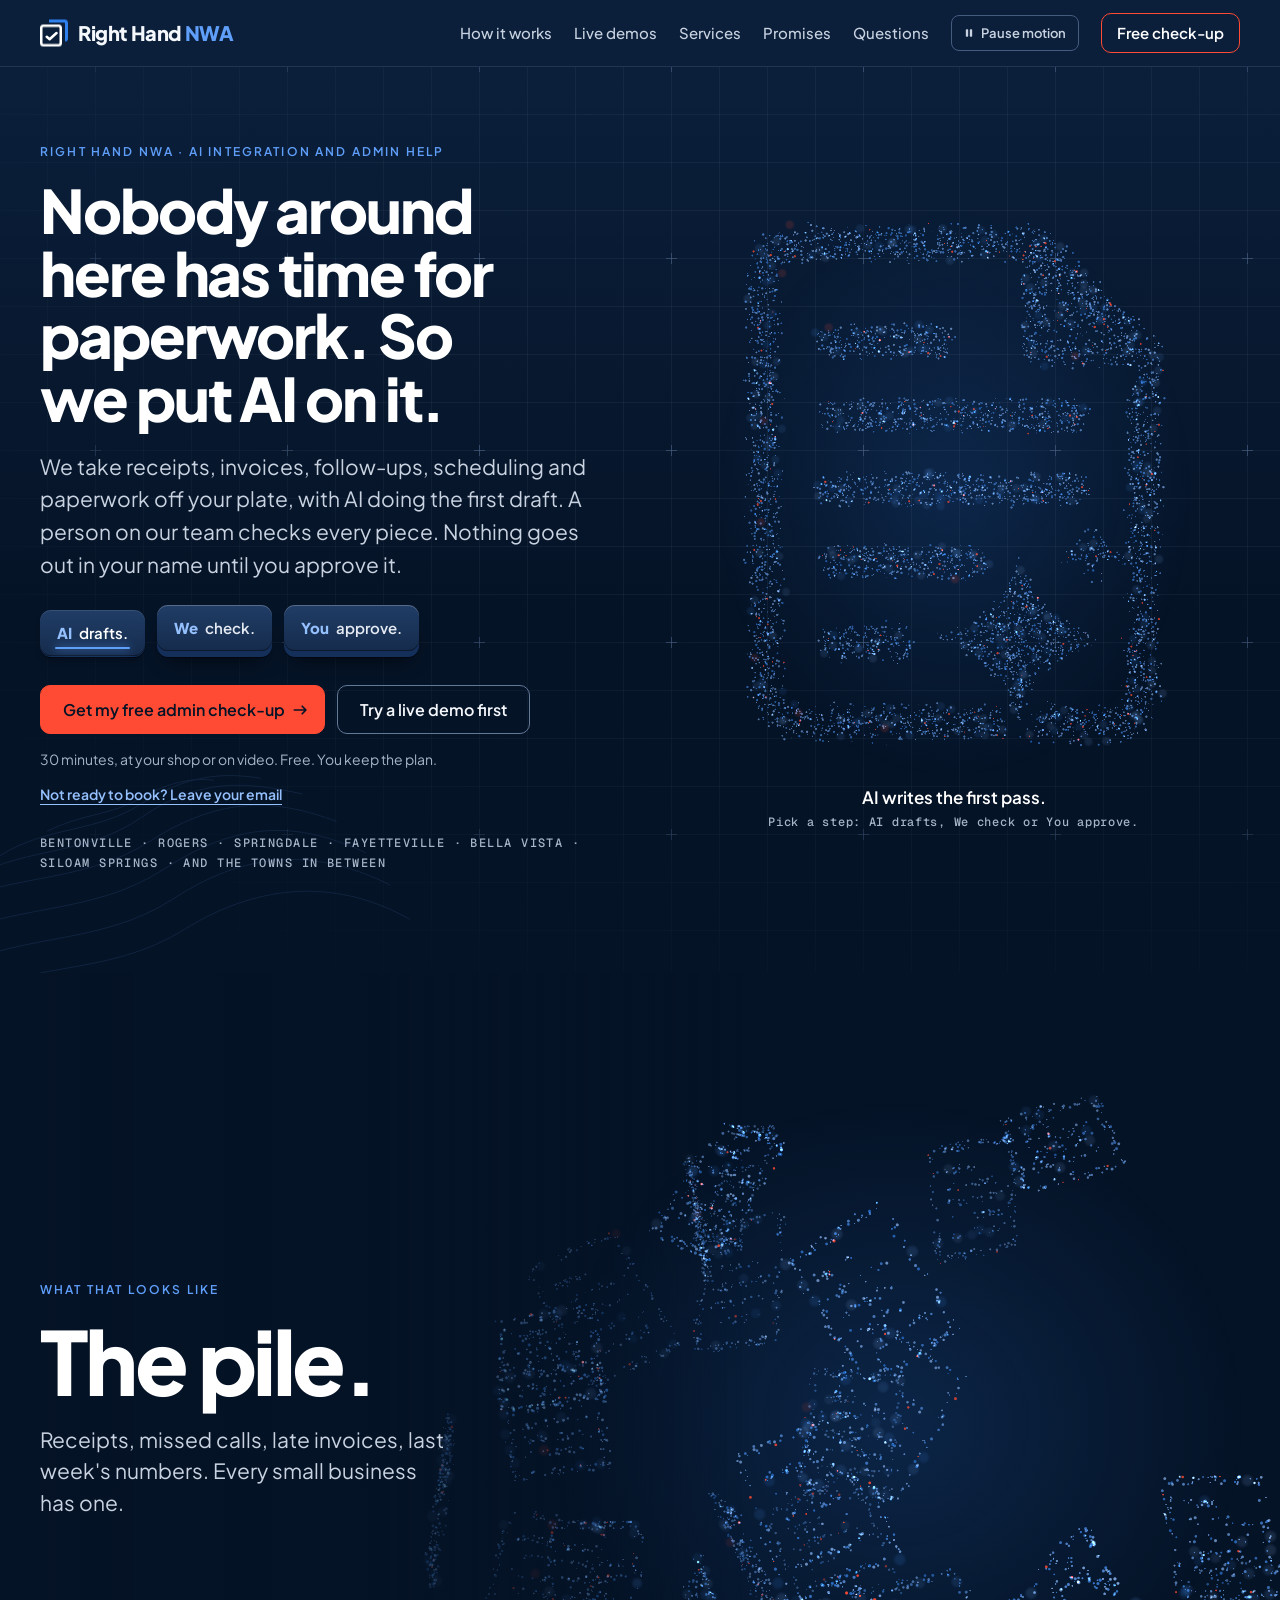
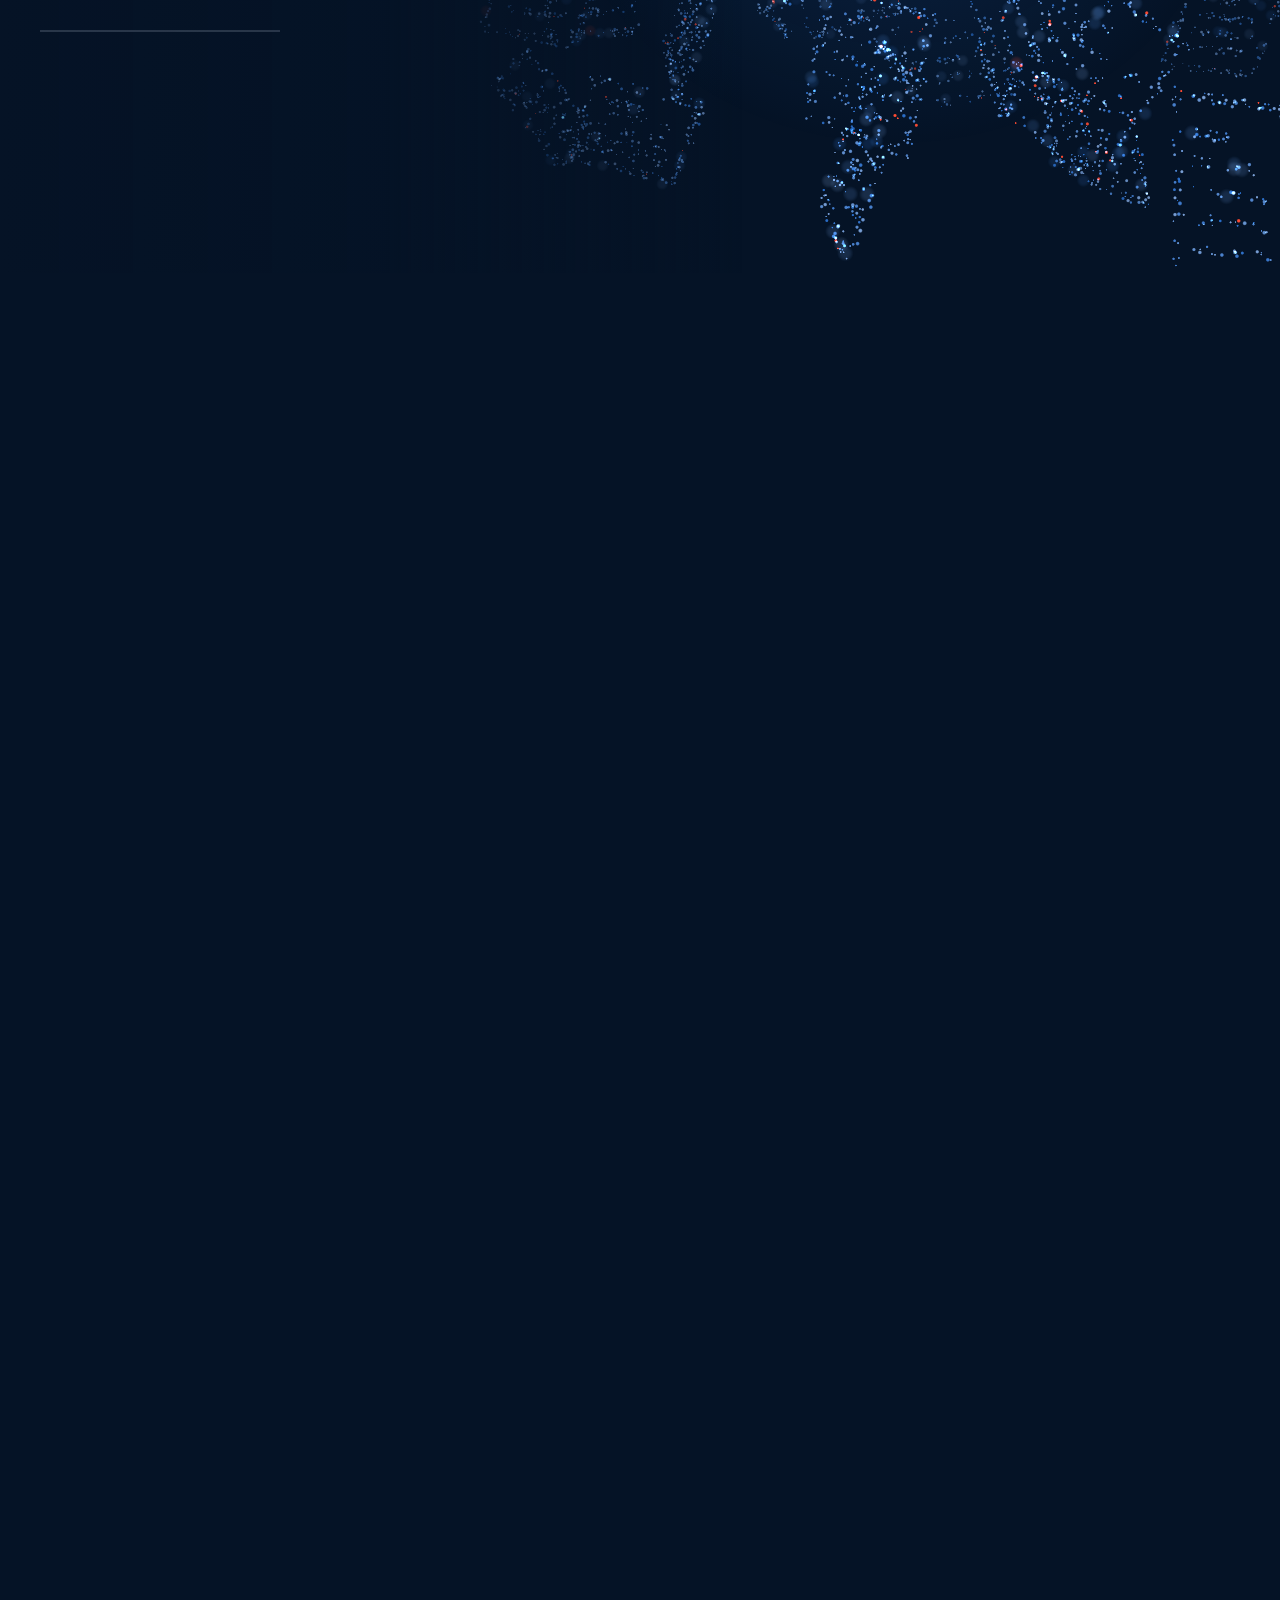
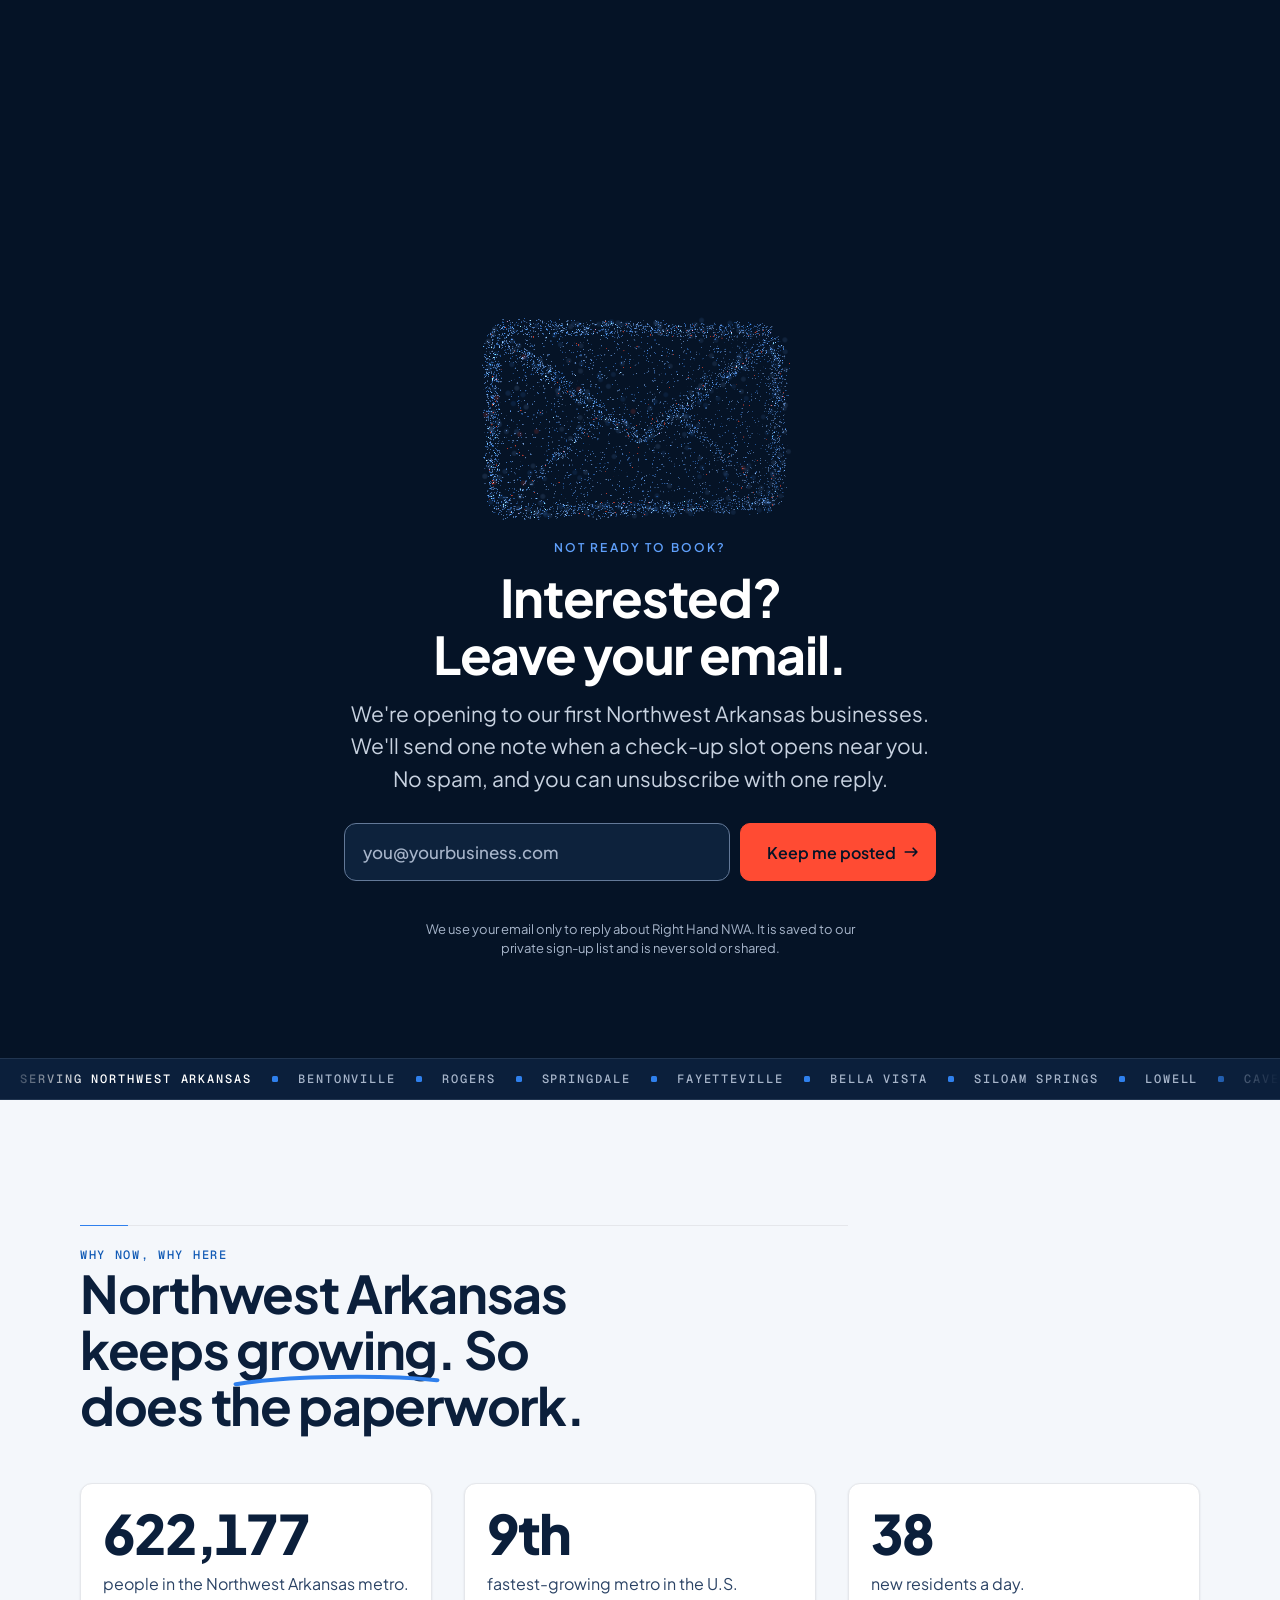
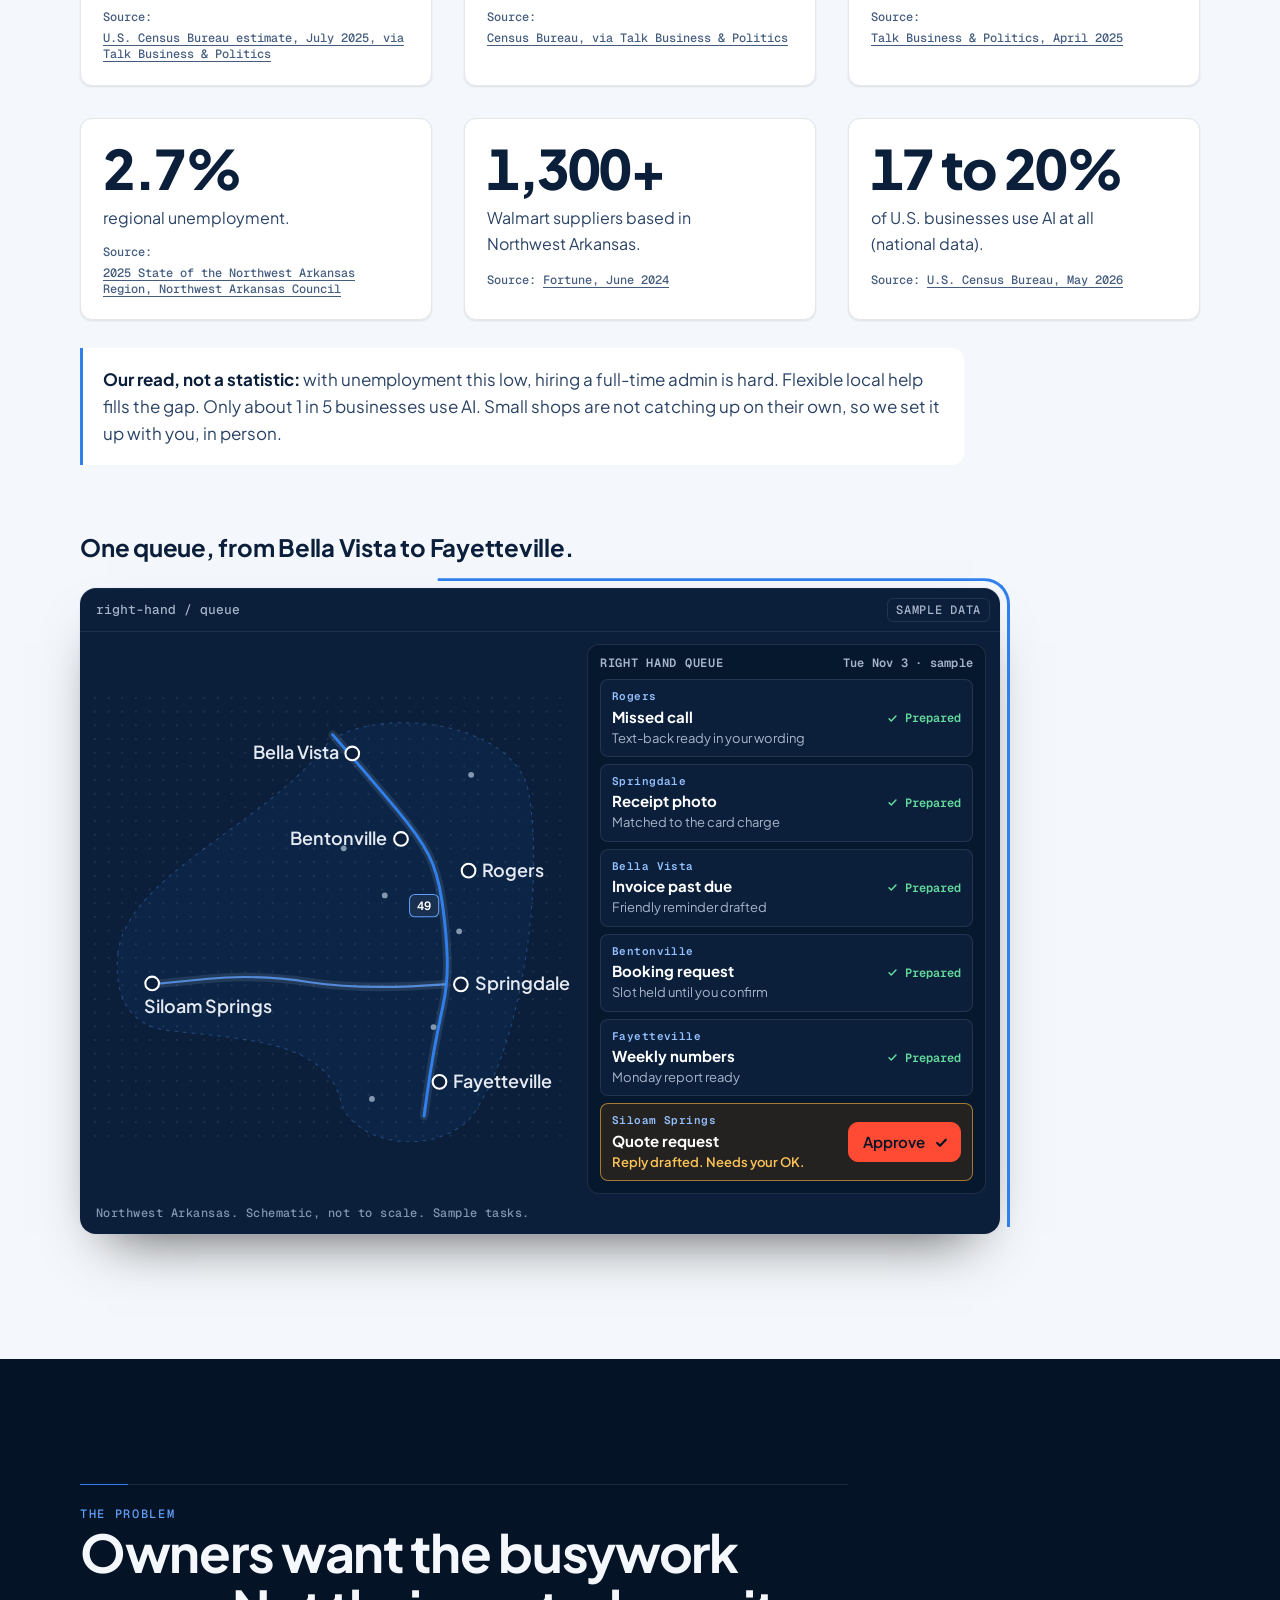
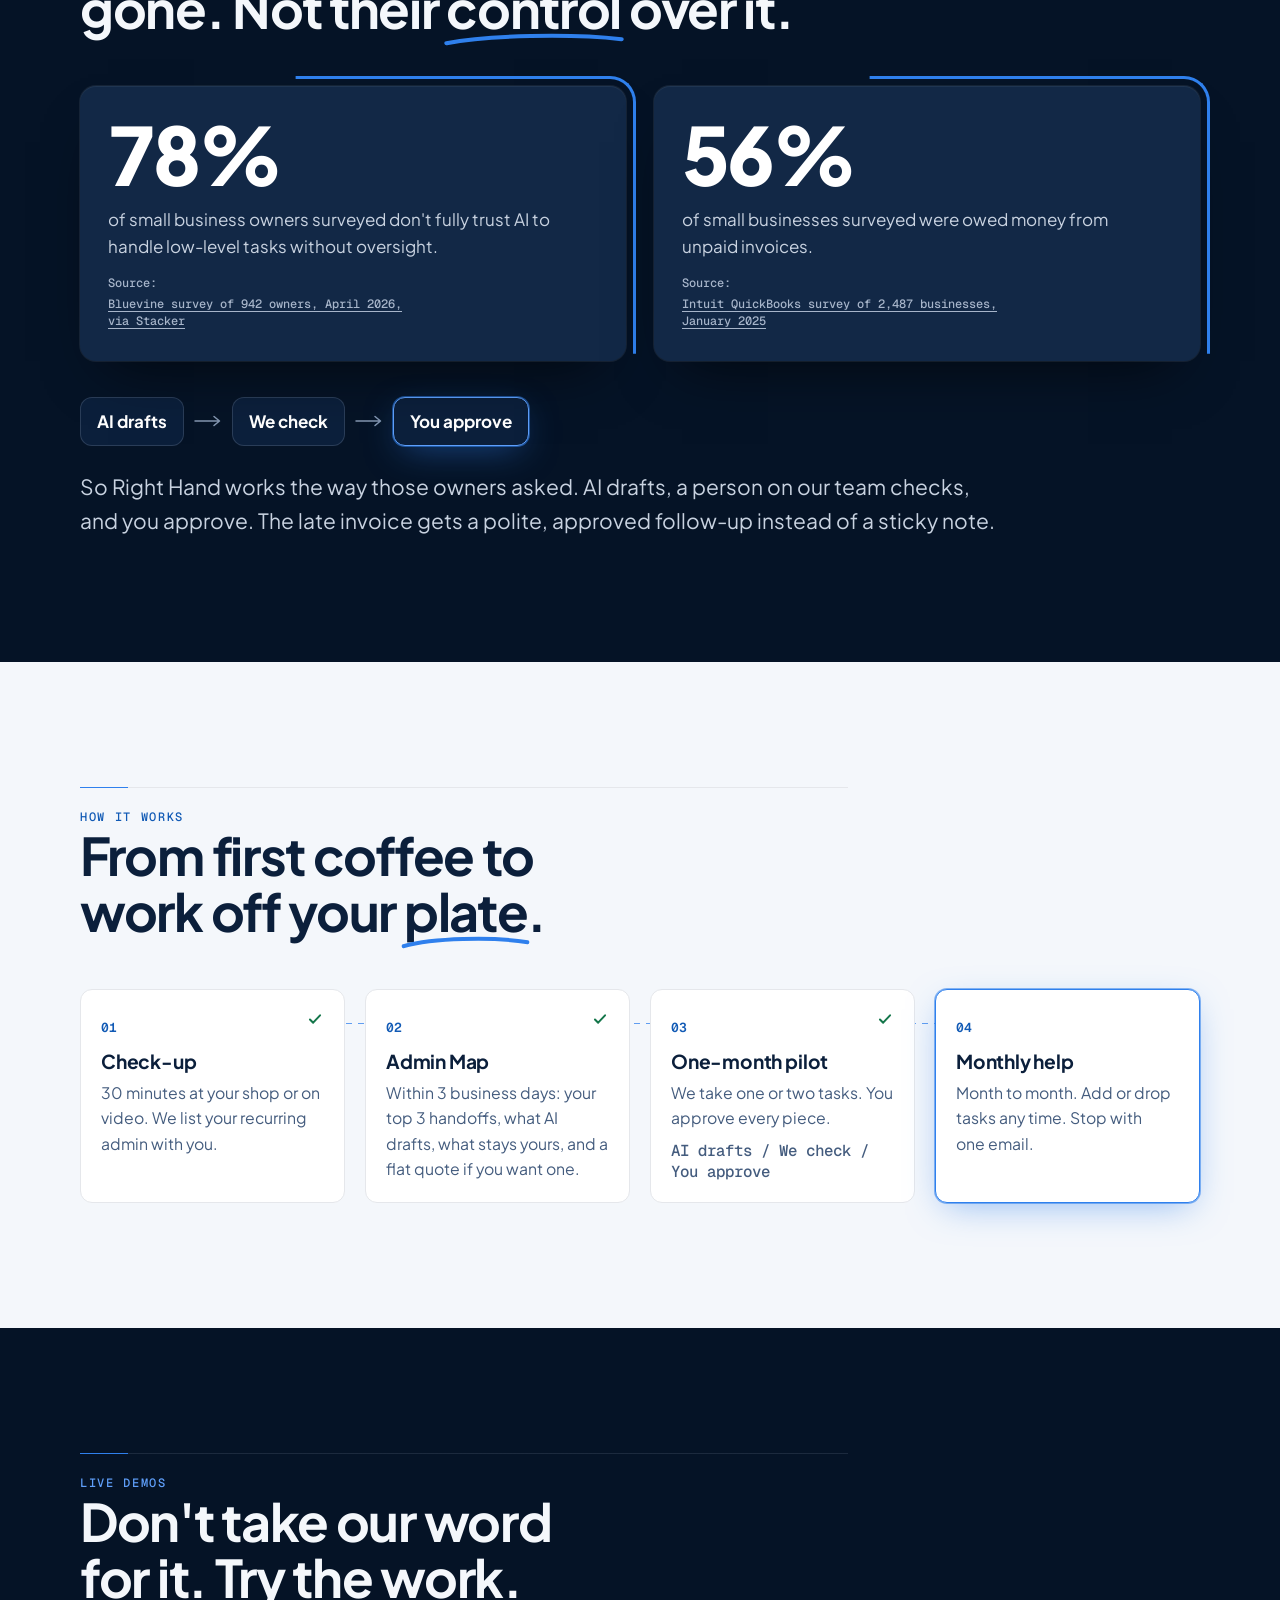
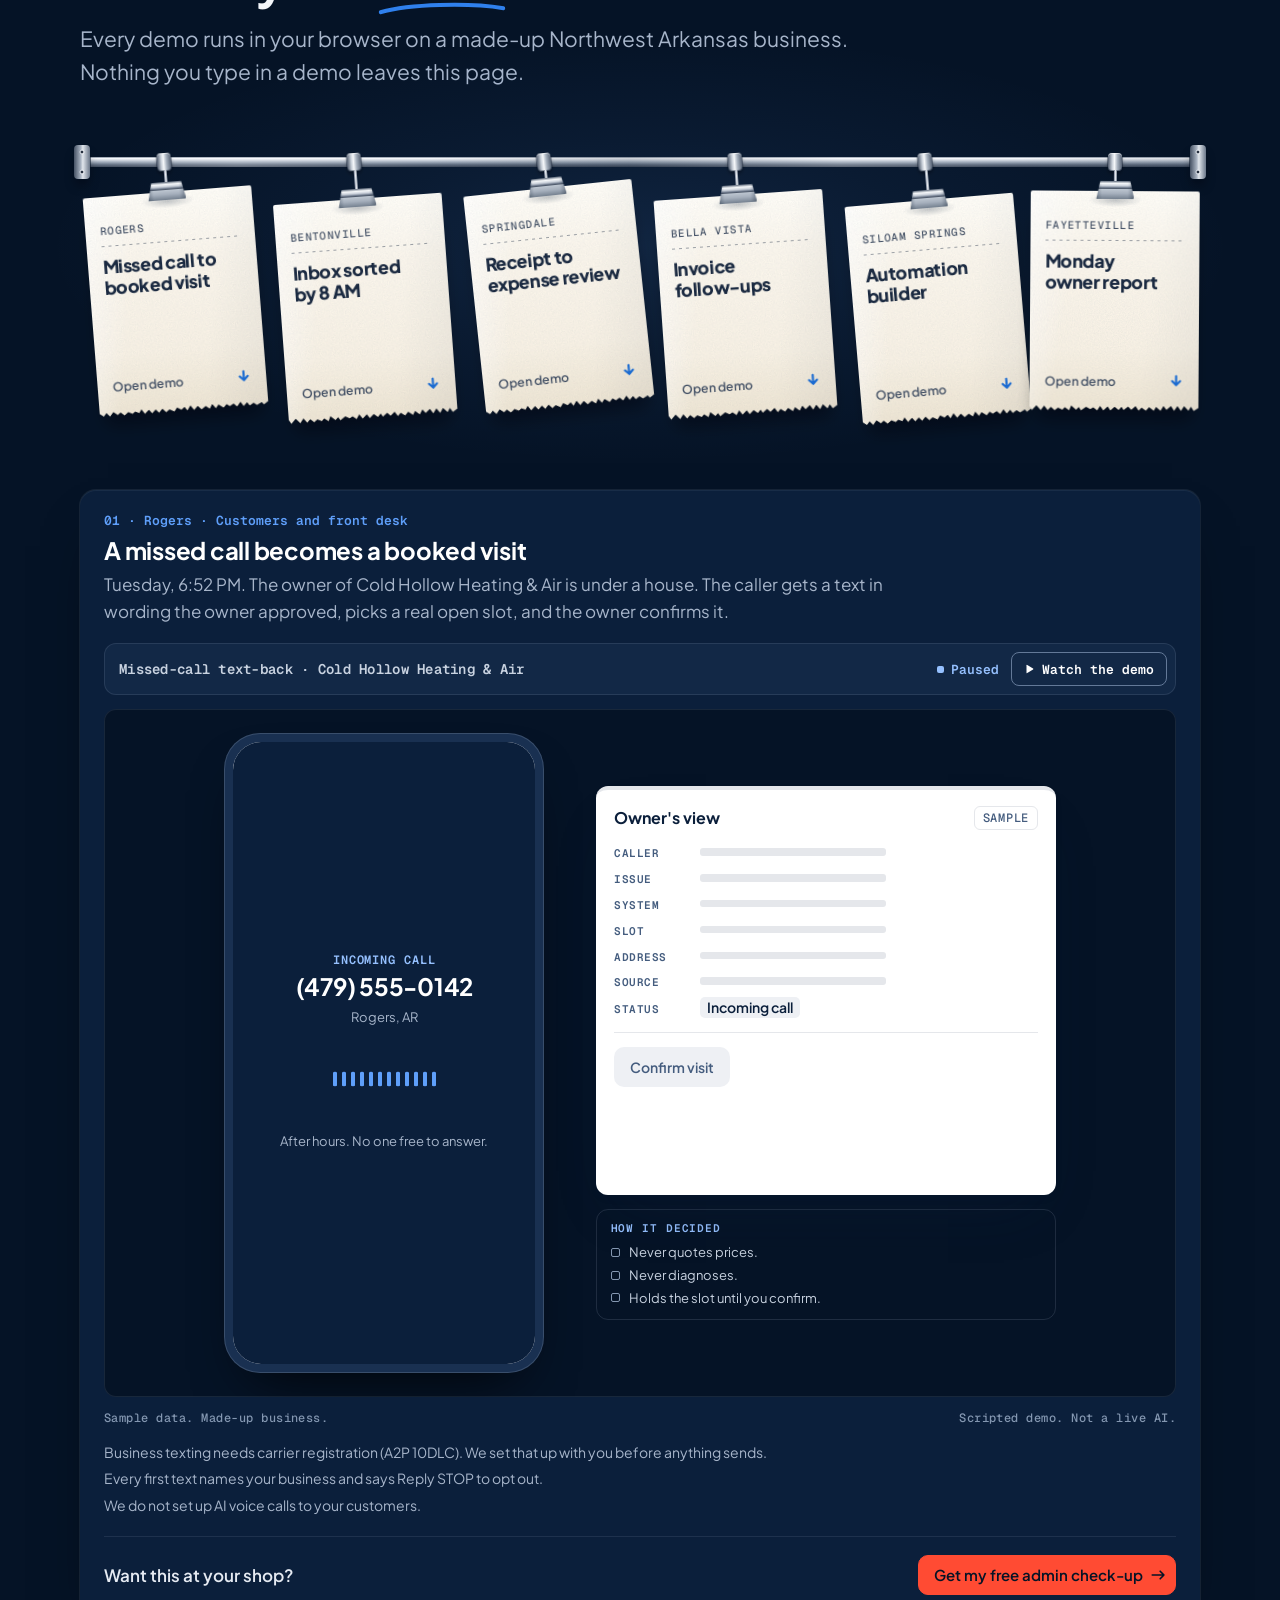
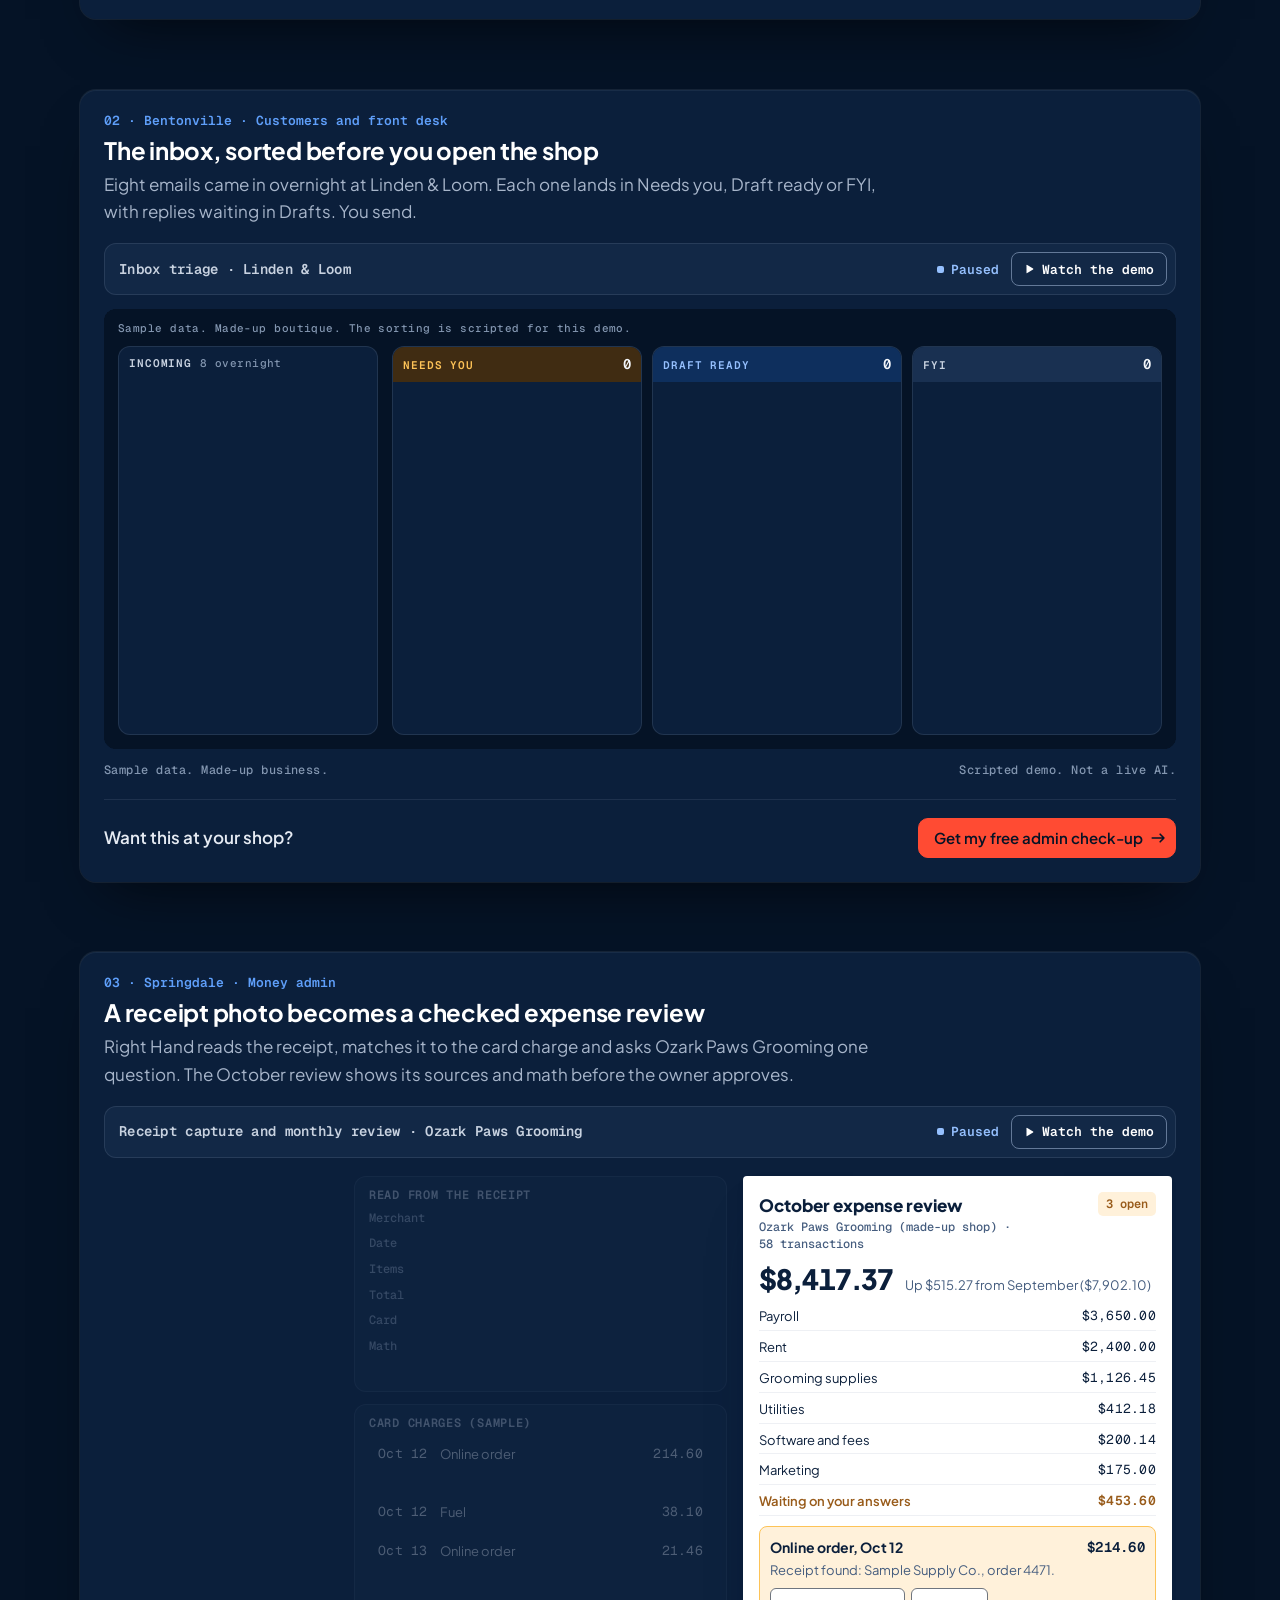
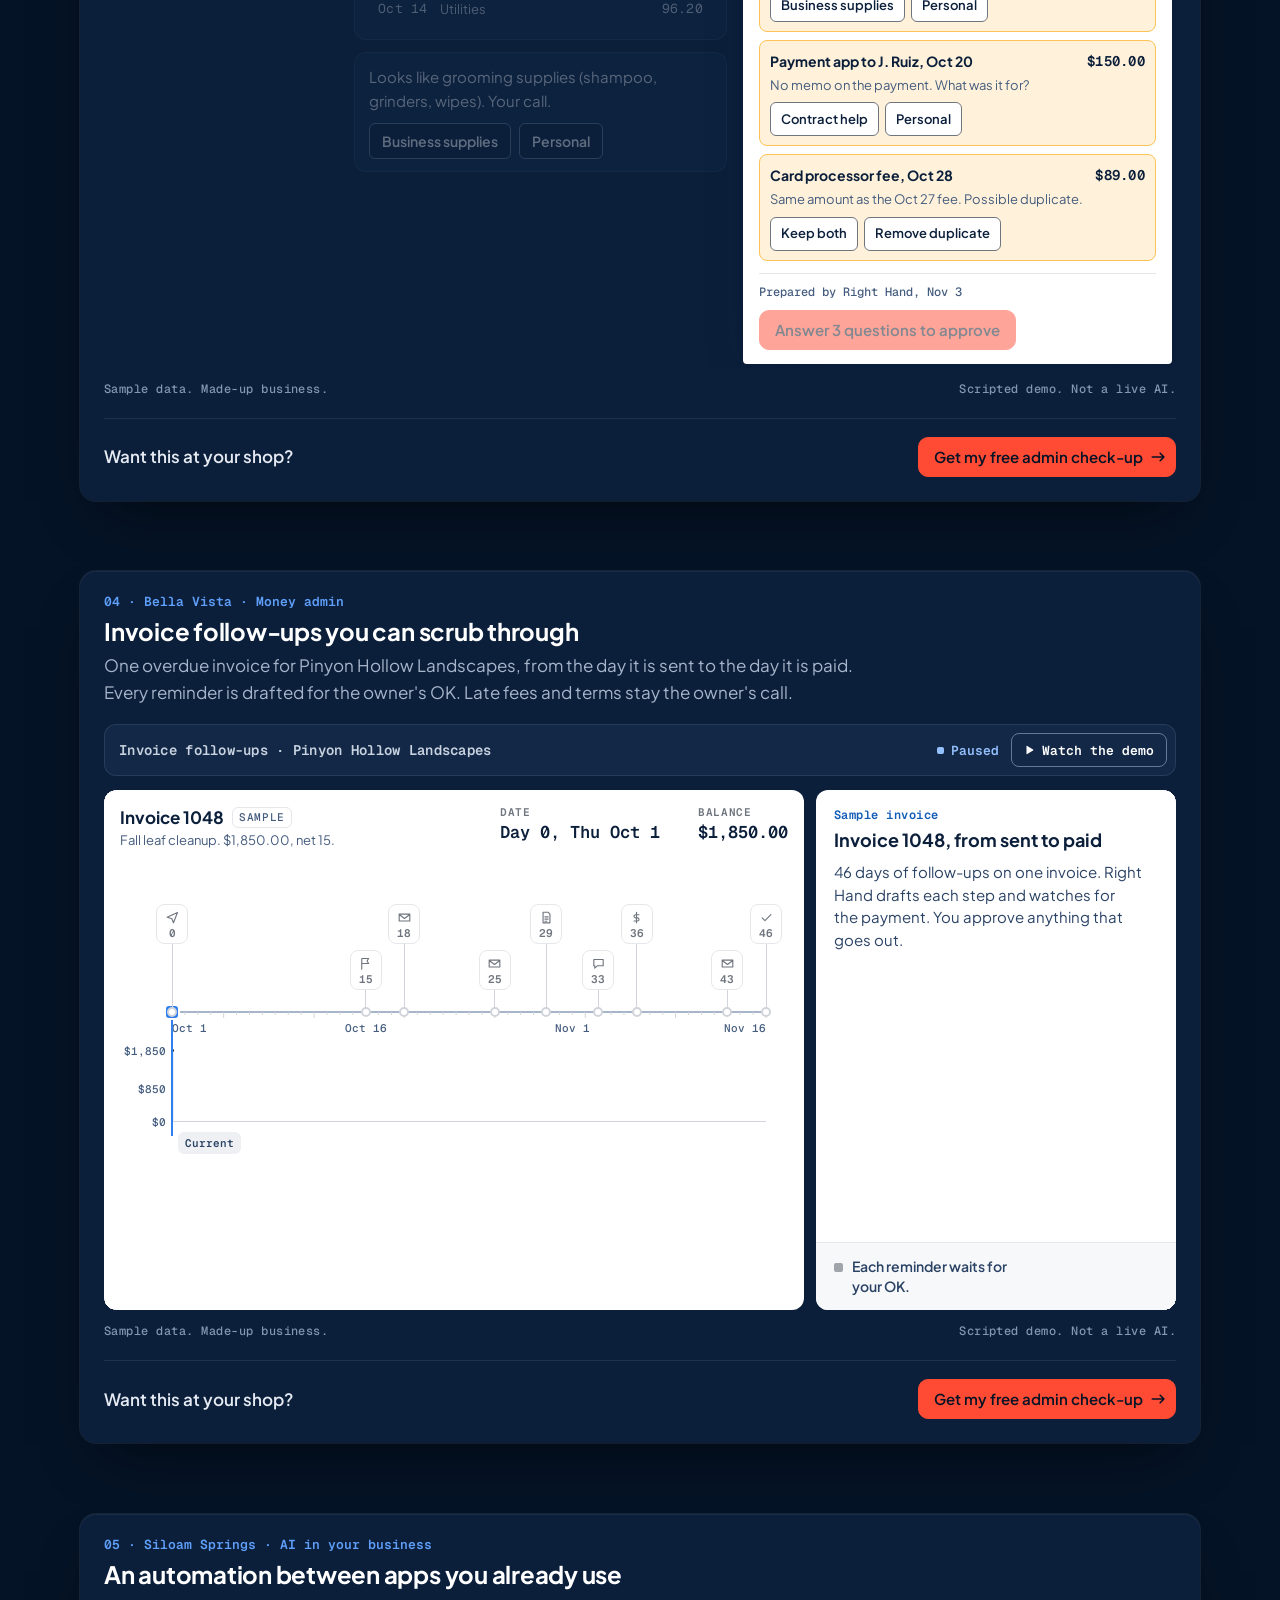
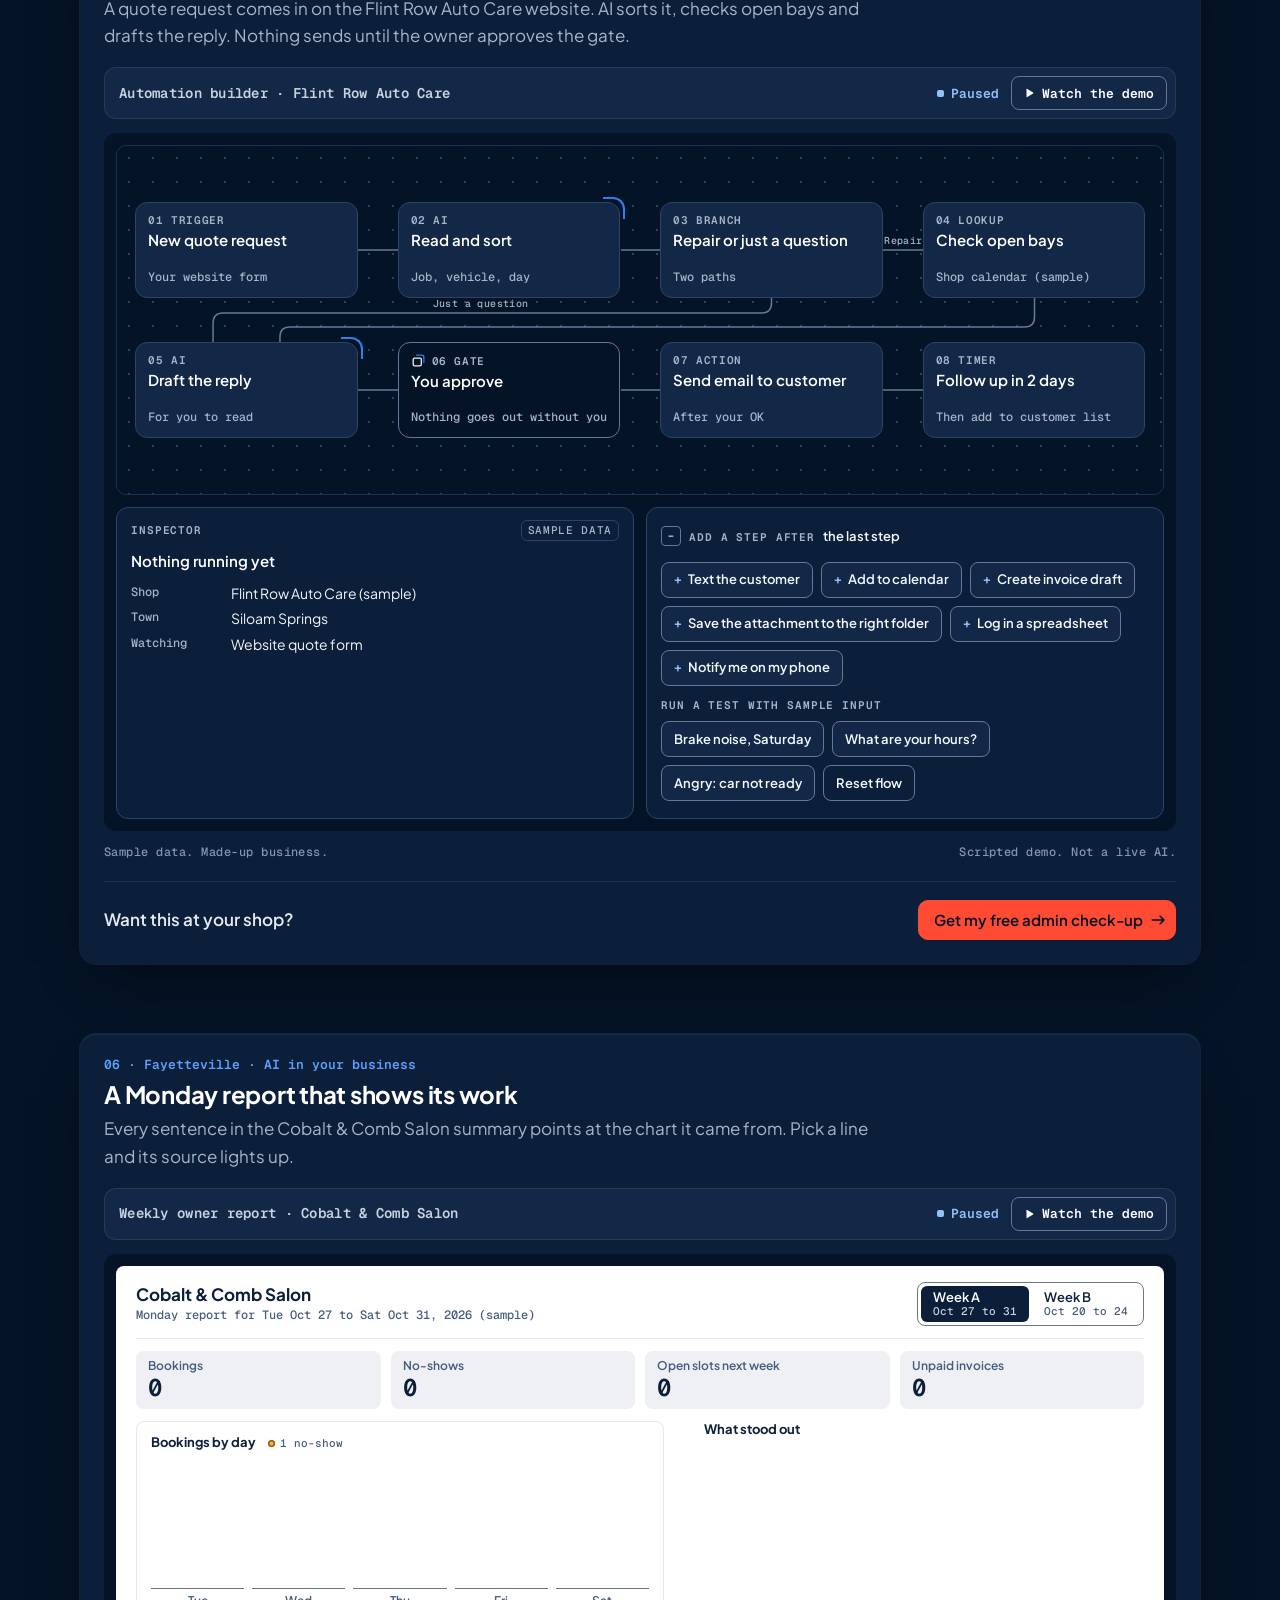
==== commit 7432c4f5: "Smoother scrolling up on phones, new headline The story now measures progress against its own pinned" ====
--- a/index.html
+++ b/index.html
@@ -117,7 +117,7 @@
   <div class="wrap-wide hero-grid">
     <div class="hero-copy">
       <p class="eyebrow">Right Hand NWA · AI integration and admin help</p>
-      <h1 id="hero-h">Nobody around here puts AI to work like this.</h1>
+      <h1 id="hero-h">Nobody around here has time for paperwork. So we put AI on it.</h1>
       <p class="lead">We take receipts, invoices, follow-ups, scheduling and paperwork off your plate, with AI doing the first draft. A person on our team checks every piece. Nothing goes out in your name until you approve it.</p>
       <ul class="trio" aria-label="How every task works">
         <li data-reveal style="--i:0"><b>AI</b> drafts.</li>
--- a/assets/field.css
+++ b/assets/field.css
@@ -1,5 +1,8 @@
 /* Right Hand NWA: the particle field (assets/field.js), the three hero keys and the scroll story. Loads after close.css.
    Everything here has a finished still state: no JS, no WebGL, reduced motion and paused motion all get a complete page. */
+
+/* scrolling back up: anything that comes in from the top of the screen is shown as it is, with no fade or slide */
+.js-motion [data-reveal].rv-now,.sw.rv-now::after{transition:none!important}
 
 /* ---------- one hot color: the "your move" moments only (primary buttons, the approve key, a few sparks in the field) ---------- */
 .cta-pill{background:var(--hot);color:var(--navy-950);box-shadow:inset 0 0 0 1px rgba(255,255,255,.22),0 14px 30px -12px rgba(5,19,38,.6)}
@@ -8,7 +11,7 @@
 
 /* ---------- hero: copy on the left, the field on the right ---------- */
 .hero.has-fld .hero-grid{grid-template-columns:minmax(0,1fr) minmax(0,1fr)}
-.hero.has-fld h1{max-width:none;font-size:clamp(2.5rem,1.3rem + 3.6vw,4.1rem);line-height:1.03;text-wrap:balance}
+.hero.has-fld h1{max-width:none;font-size:clamp(2.1rem,1.2rem + 3.3vw,3.75rem);line-height:1.04;text-wrap:balance}
 .fld{position:relative;height:min(68vh,600px);min-height:340px}
 .fld canvas{position:absolute;left:-16%;top:-10%;width:132%;height:120%;display:none;pointer-events:none}
 .fld.is-live canvas{display:block}
@@ -16,7 +19,7 @@
 .fld.is-live .fld-still{display:none}
 .fld-say{position:relative;min-height:1.5em;text-align:center;font:600 1.0625rem/1.5 var(--font-sans);color:#FFF}
 .fld:not(.is-live)~.fld-say{display:none}
-@media (max-width:400px){.fld-say{min-height:3em}}
+@media (max-width:370px){.fld-say{min-height:3em}}
 .fld-cap{position:relative;margin-top:2px;text-align:center;font:500 var(--fs-micro)/1.5 var(--font-mono);letter-spacing:.06em;color:var(--navy-300)}
 .hero.has-fld .hero-glow{inset:4% 8% 8% 8%}
 
@@ -41,7 +44,7 @@
 @media (forced-colors:active){.key .cap{border:1px solid ButtonText}.key[aria-pressed=true] .cap{border:3px solid Highlight}}
 /* phones have no header Pause button, so the hero carries one */
 .fld-pause{display:none}
-@media (max-width:560px){.js .fld-pause{display:block;position:relative;min-height:44px;margin:0 auto;color:var(--navy-200);font-size:var(--fs-sm)}}
+@media (max-width:560px){.js .fld-pause{display:block;position:relative;min-height:44px;margin:-4px auto -6px;color:var(--navy-200);font-size:var(--fs-sm)}}
 
 @media (max-width:1020px){
   /* on one column the field sits between the headline and the keys that drive it */
@@ -56,7 +59,7 @@
   .hero.has-fld .curious{order:7}
   .hero.has-fld .lead{order:8}
   .hero.has-fld .towns{order:9}
-  .fld{height:min(30vh,260px);height:min(30svh,260px);min-height:190px}
+  .fld{height:min(27vh,240px);height:min(27svh,240px);min-height:180px}
   .fld-cap{display:none}
   .fld canvas{left:-8%;width:116%}
 }
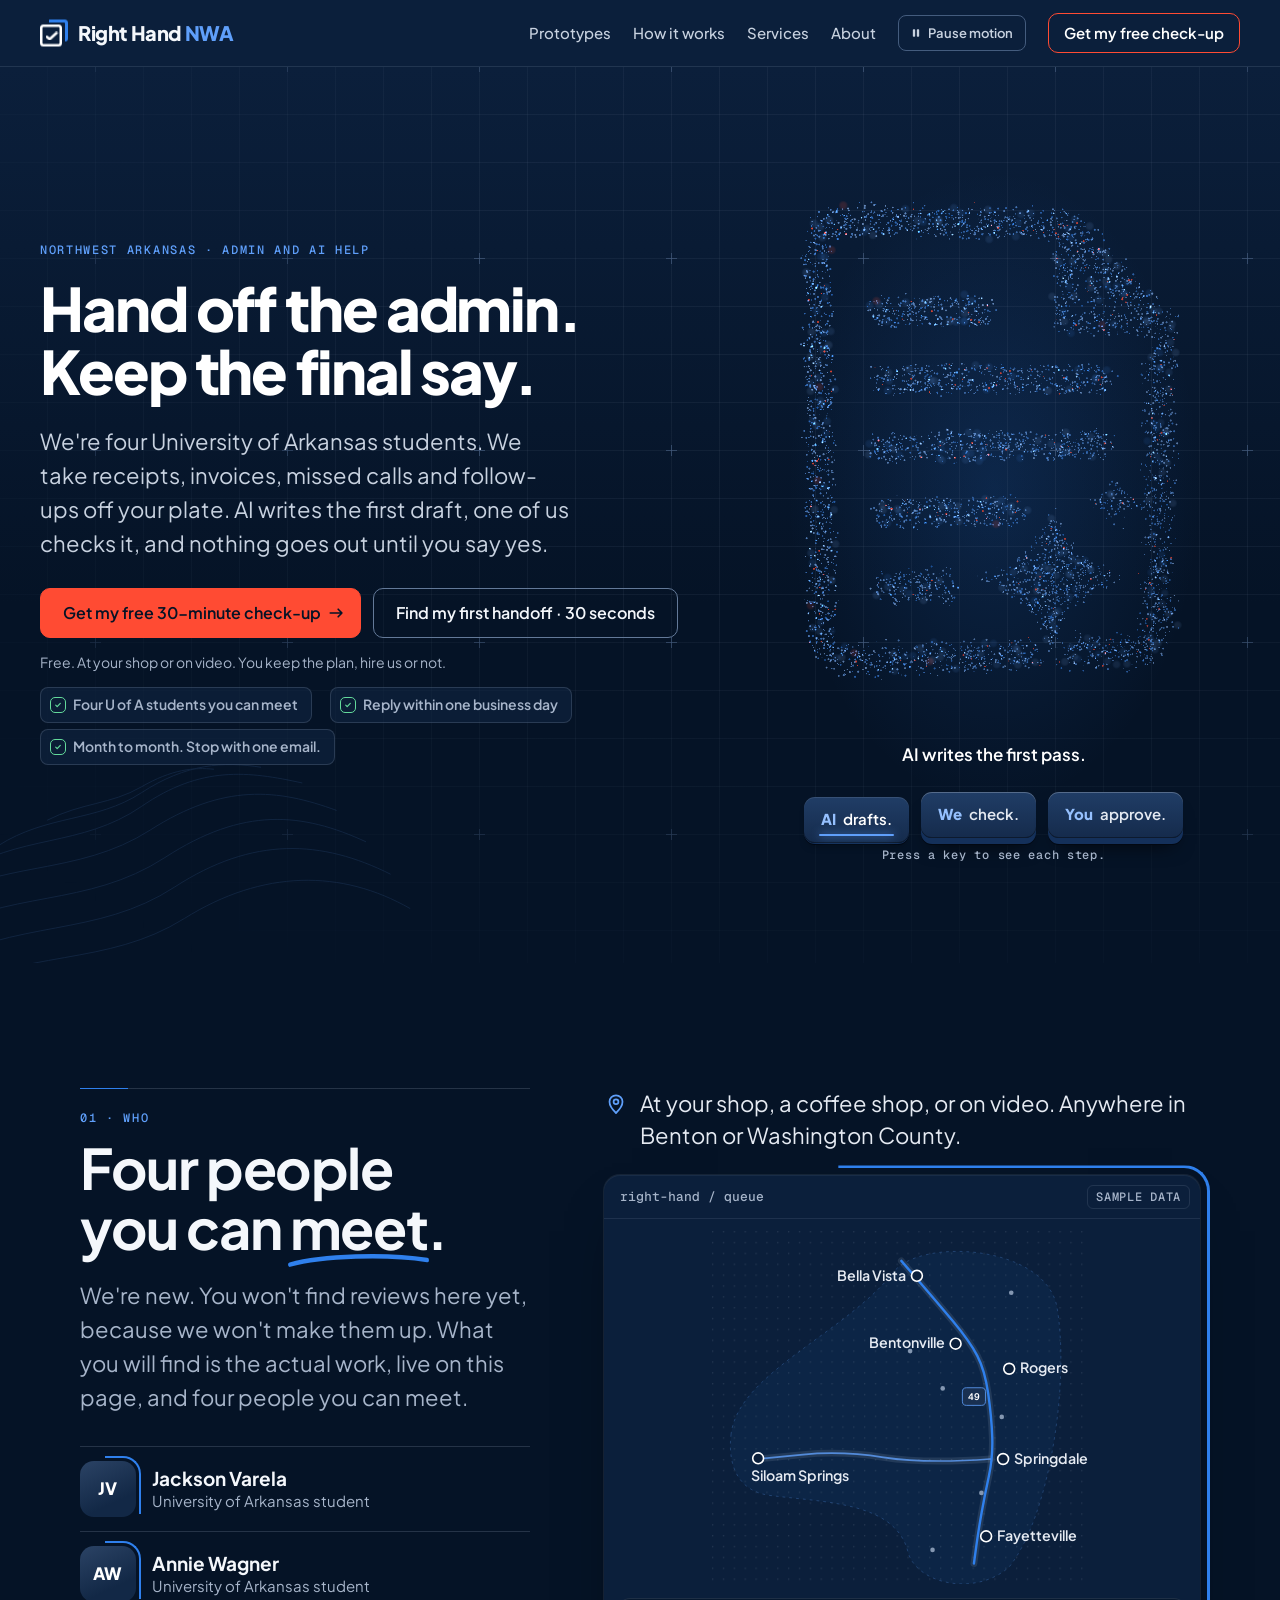
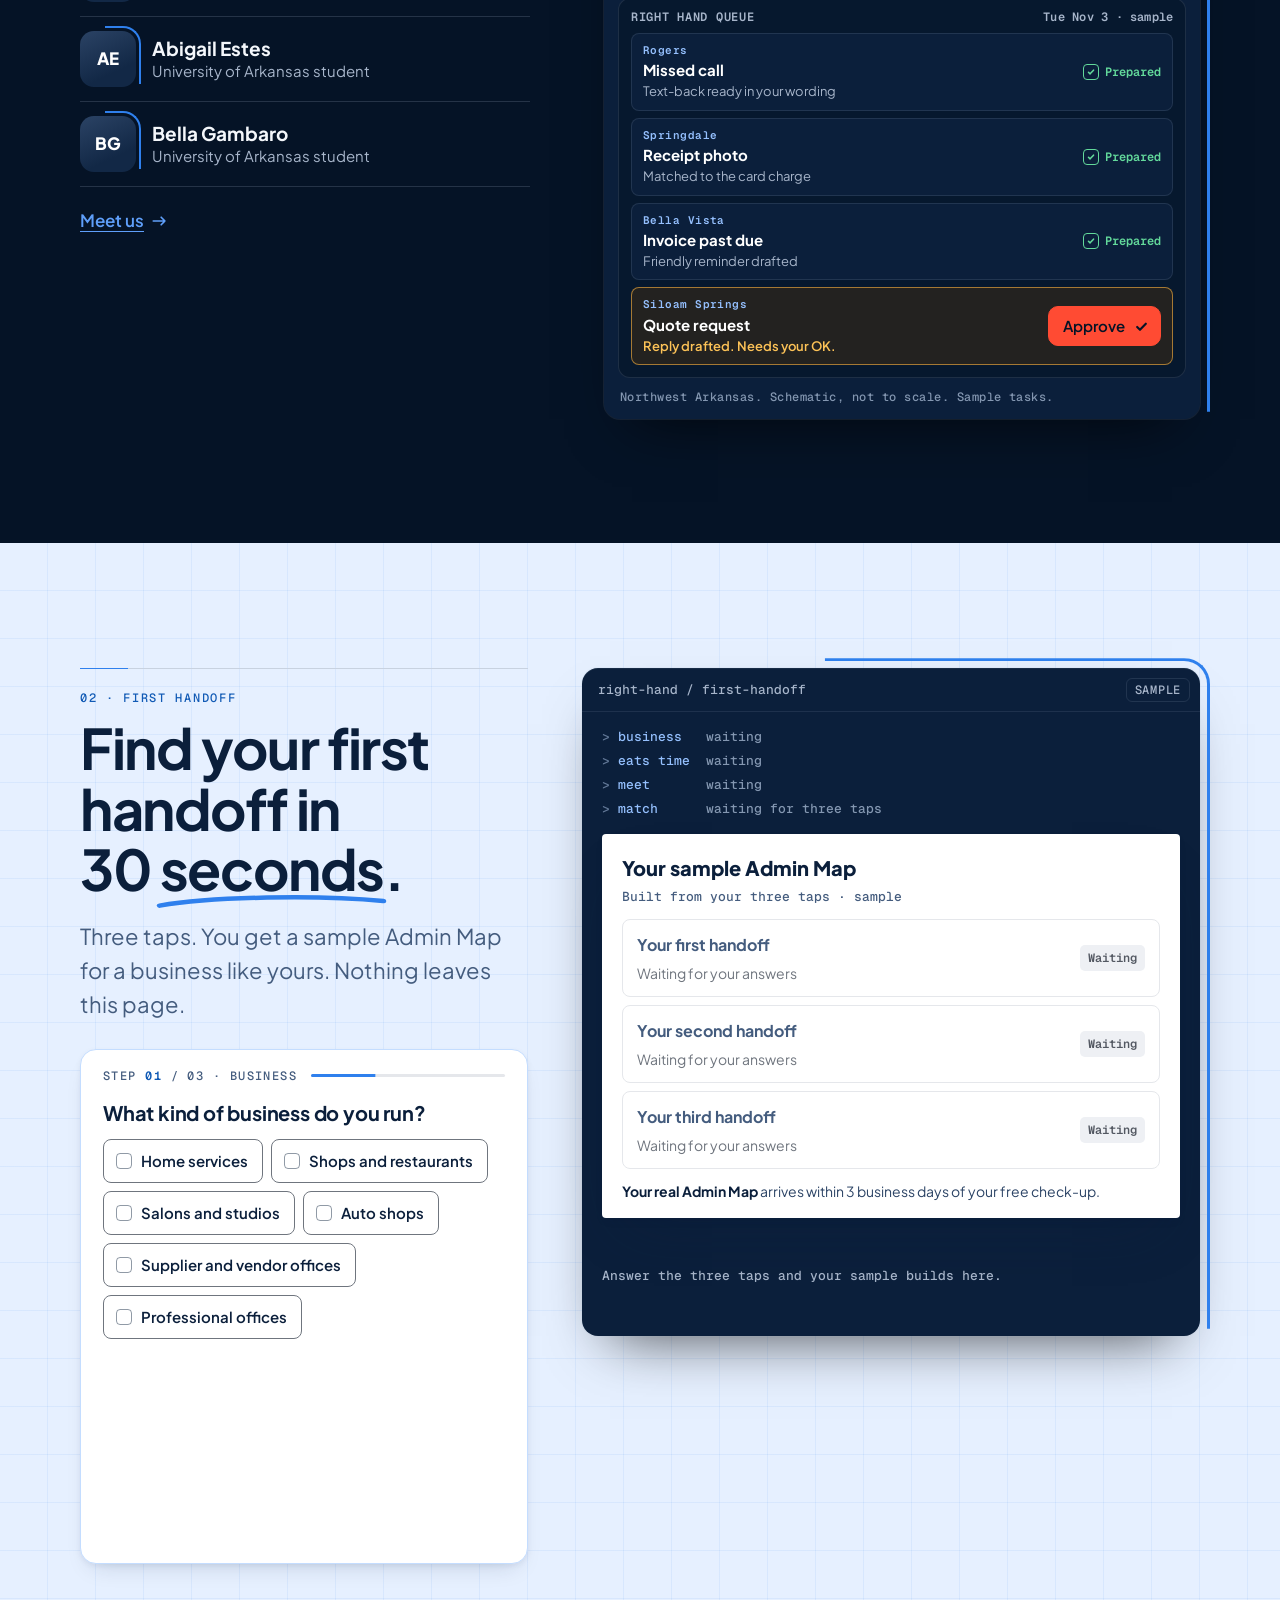
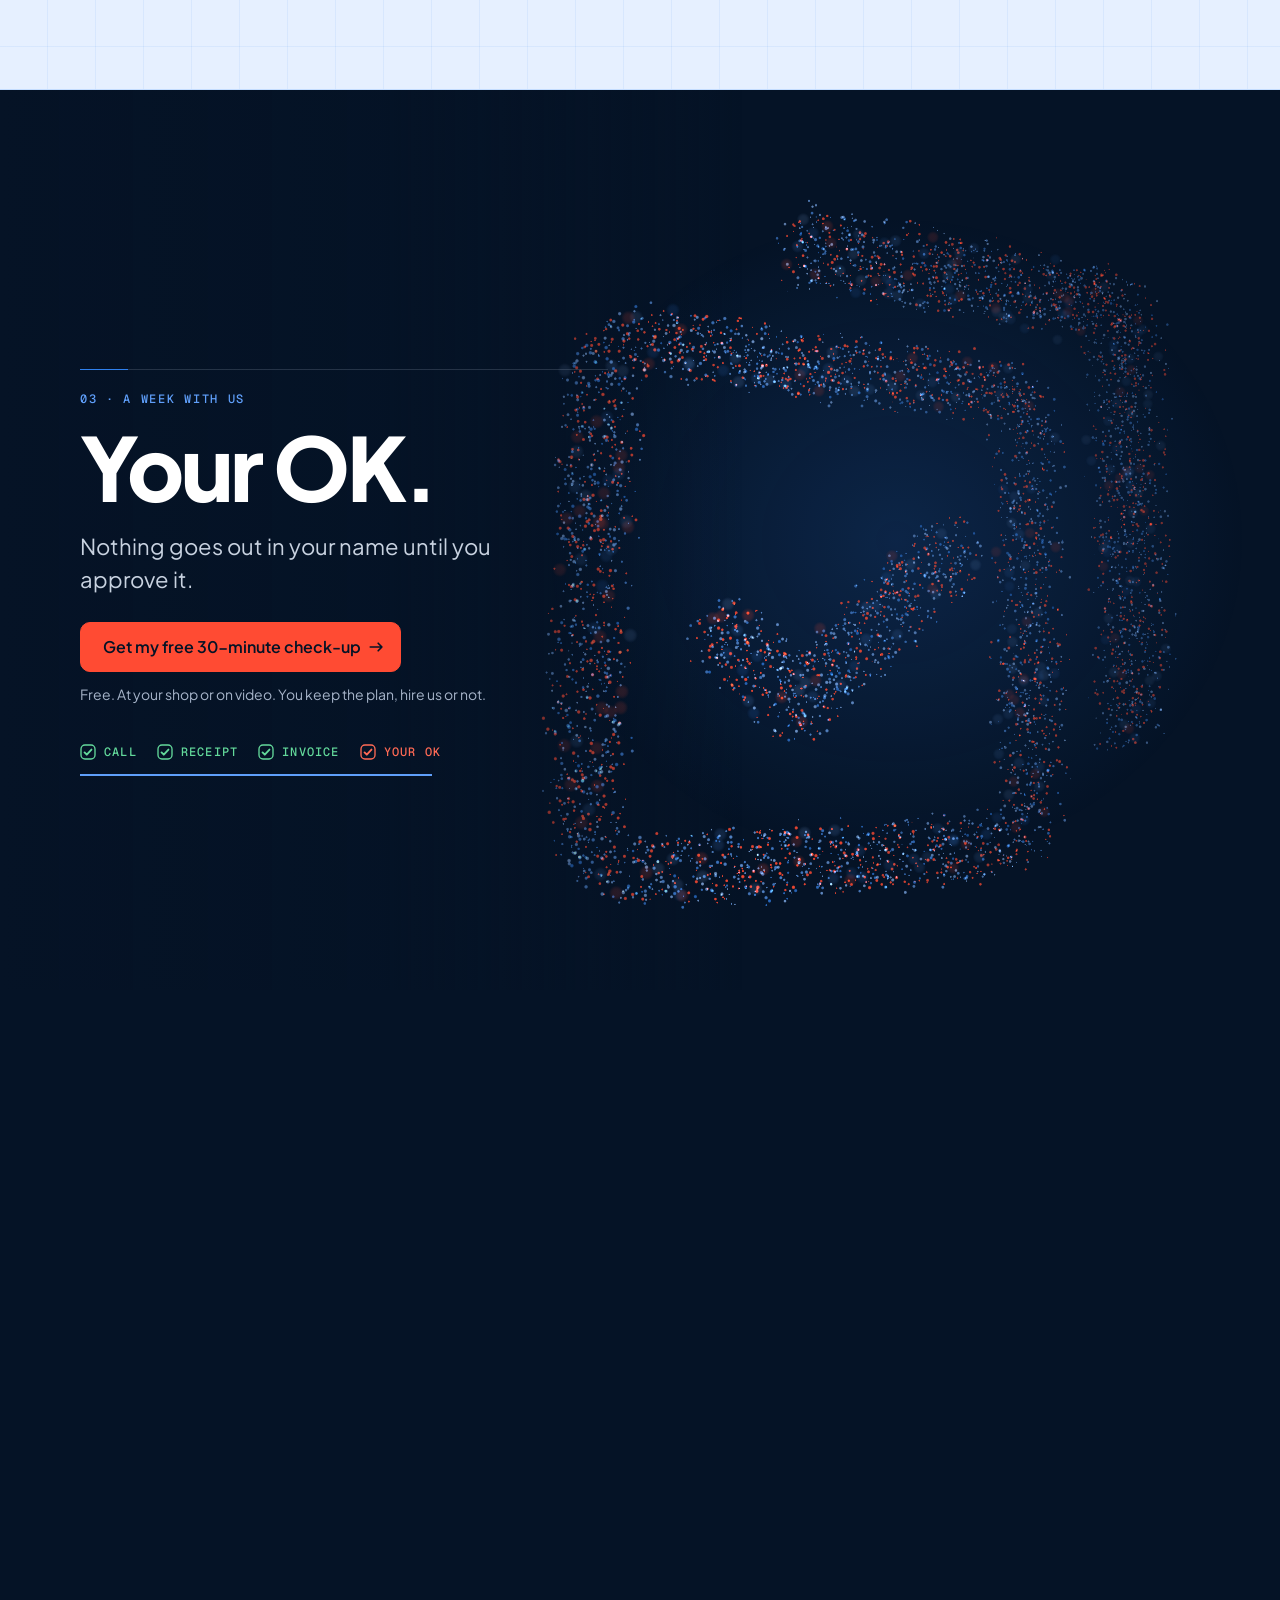
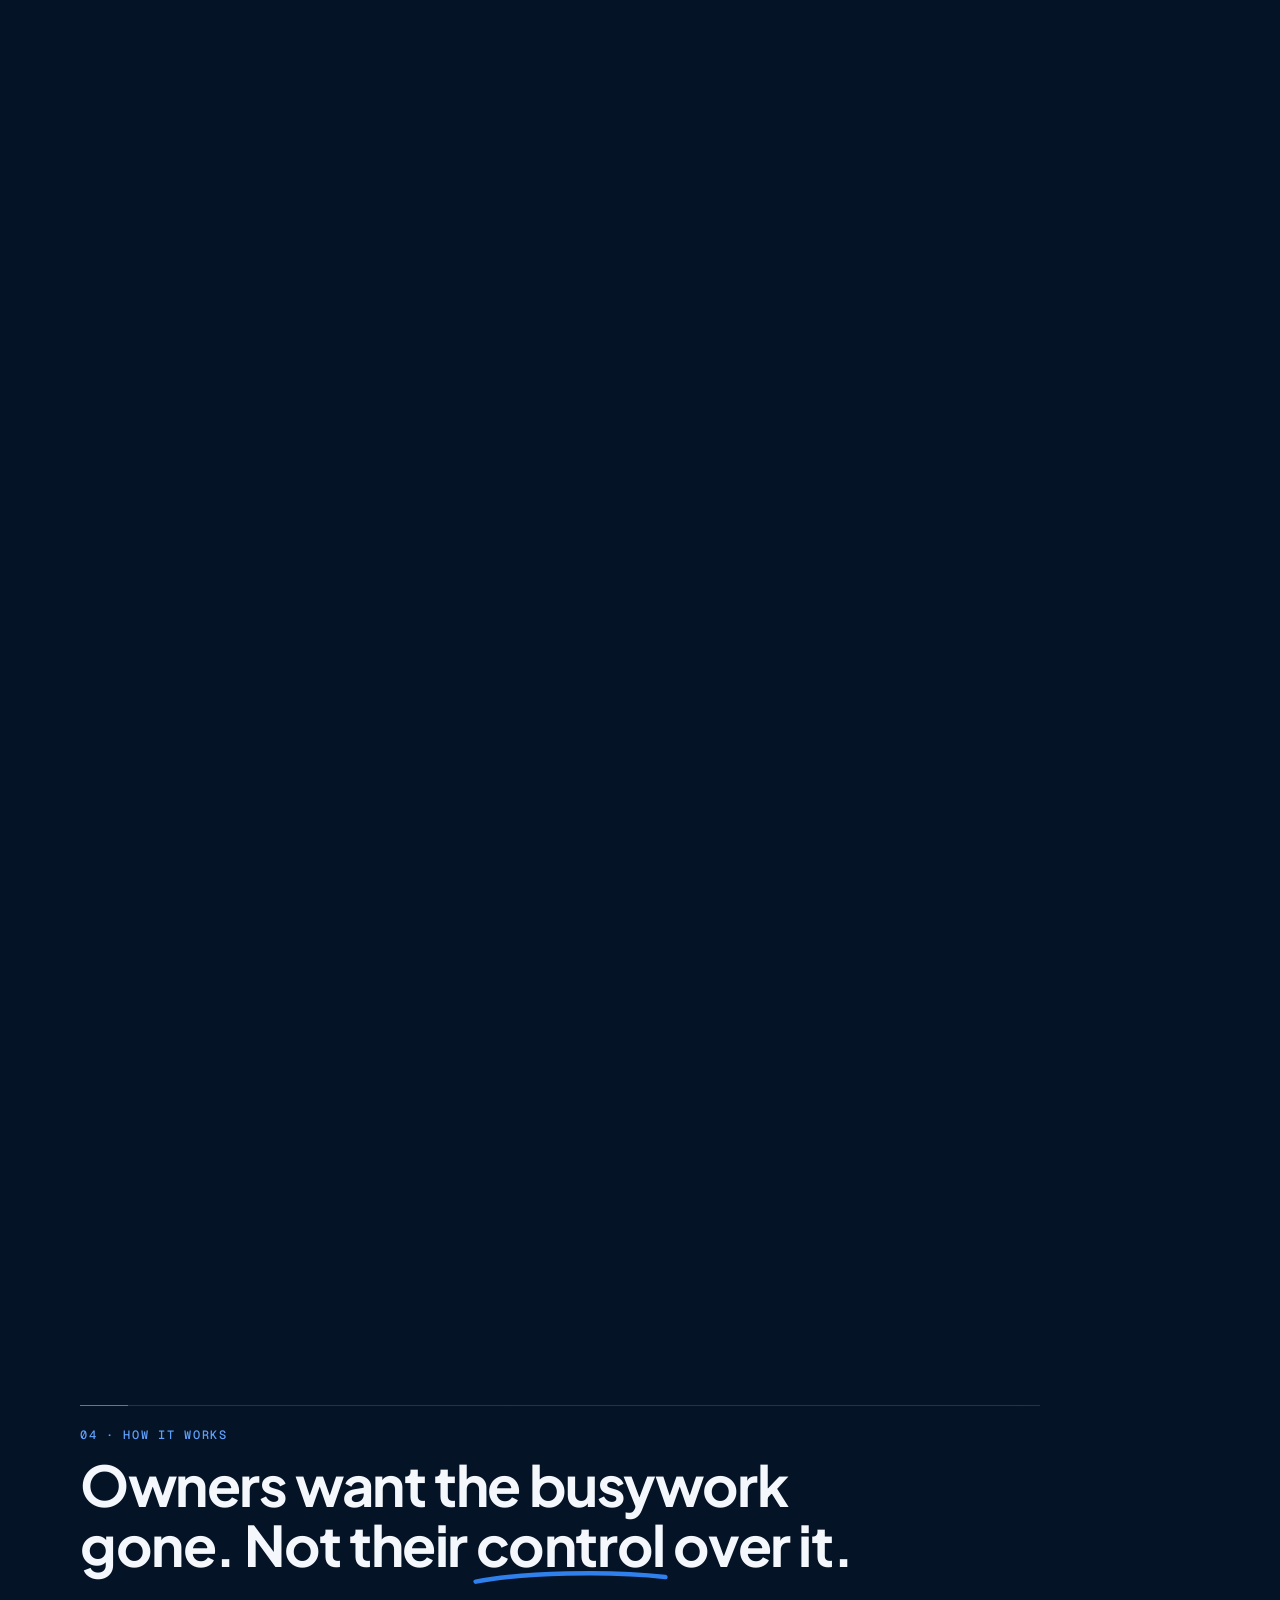
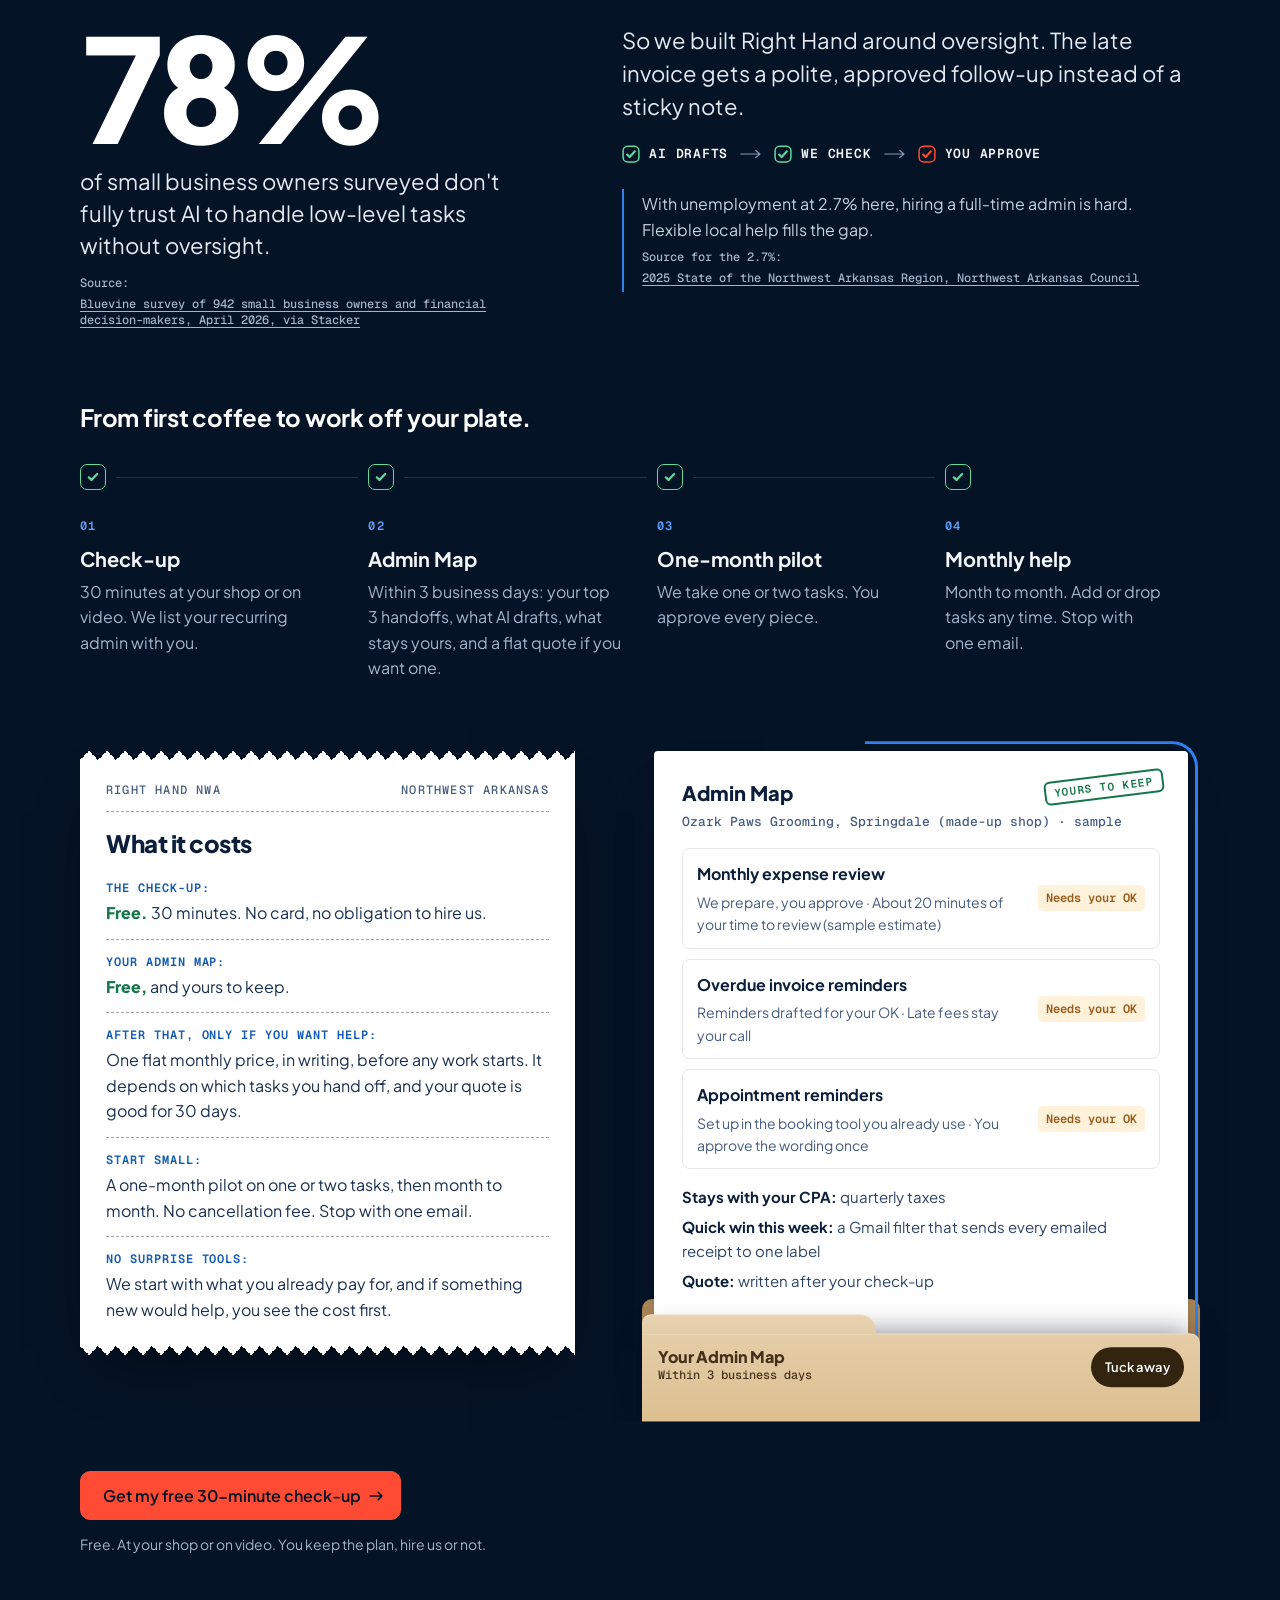
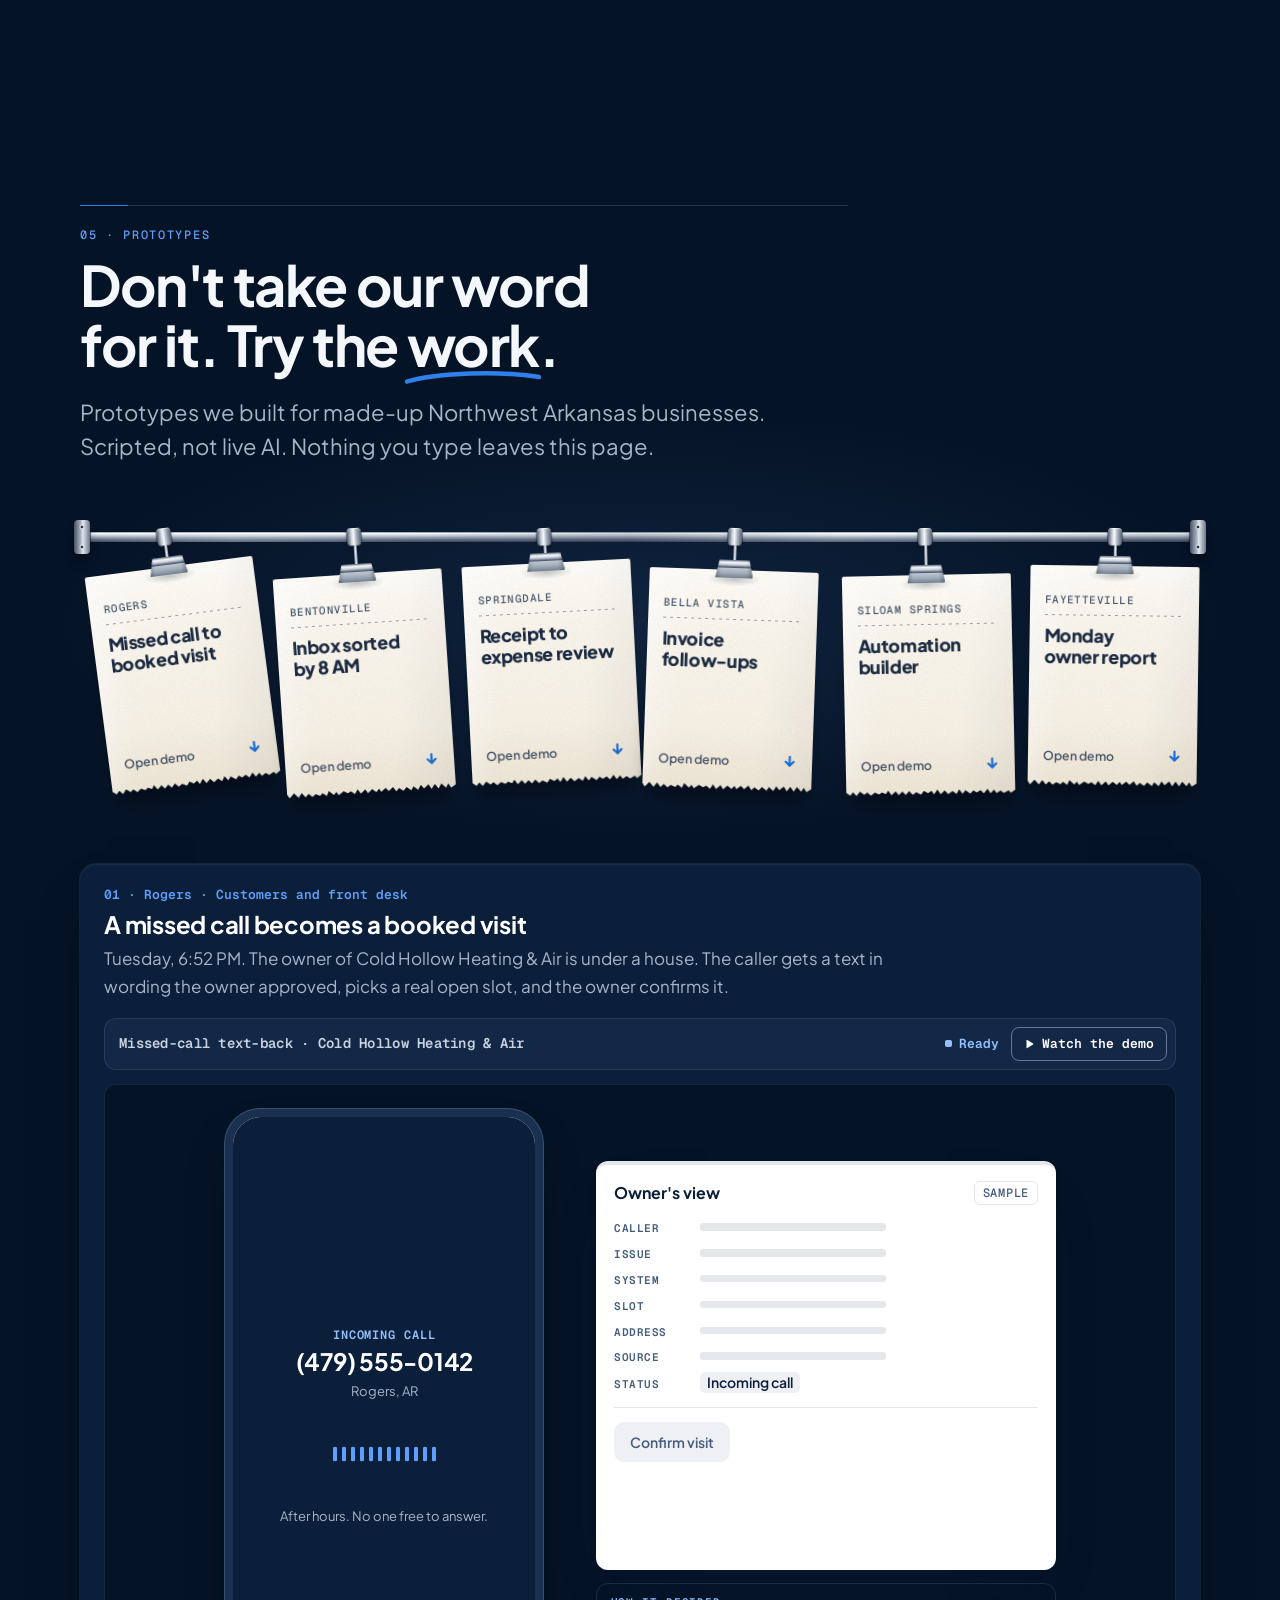
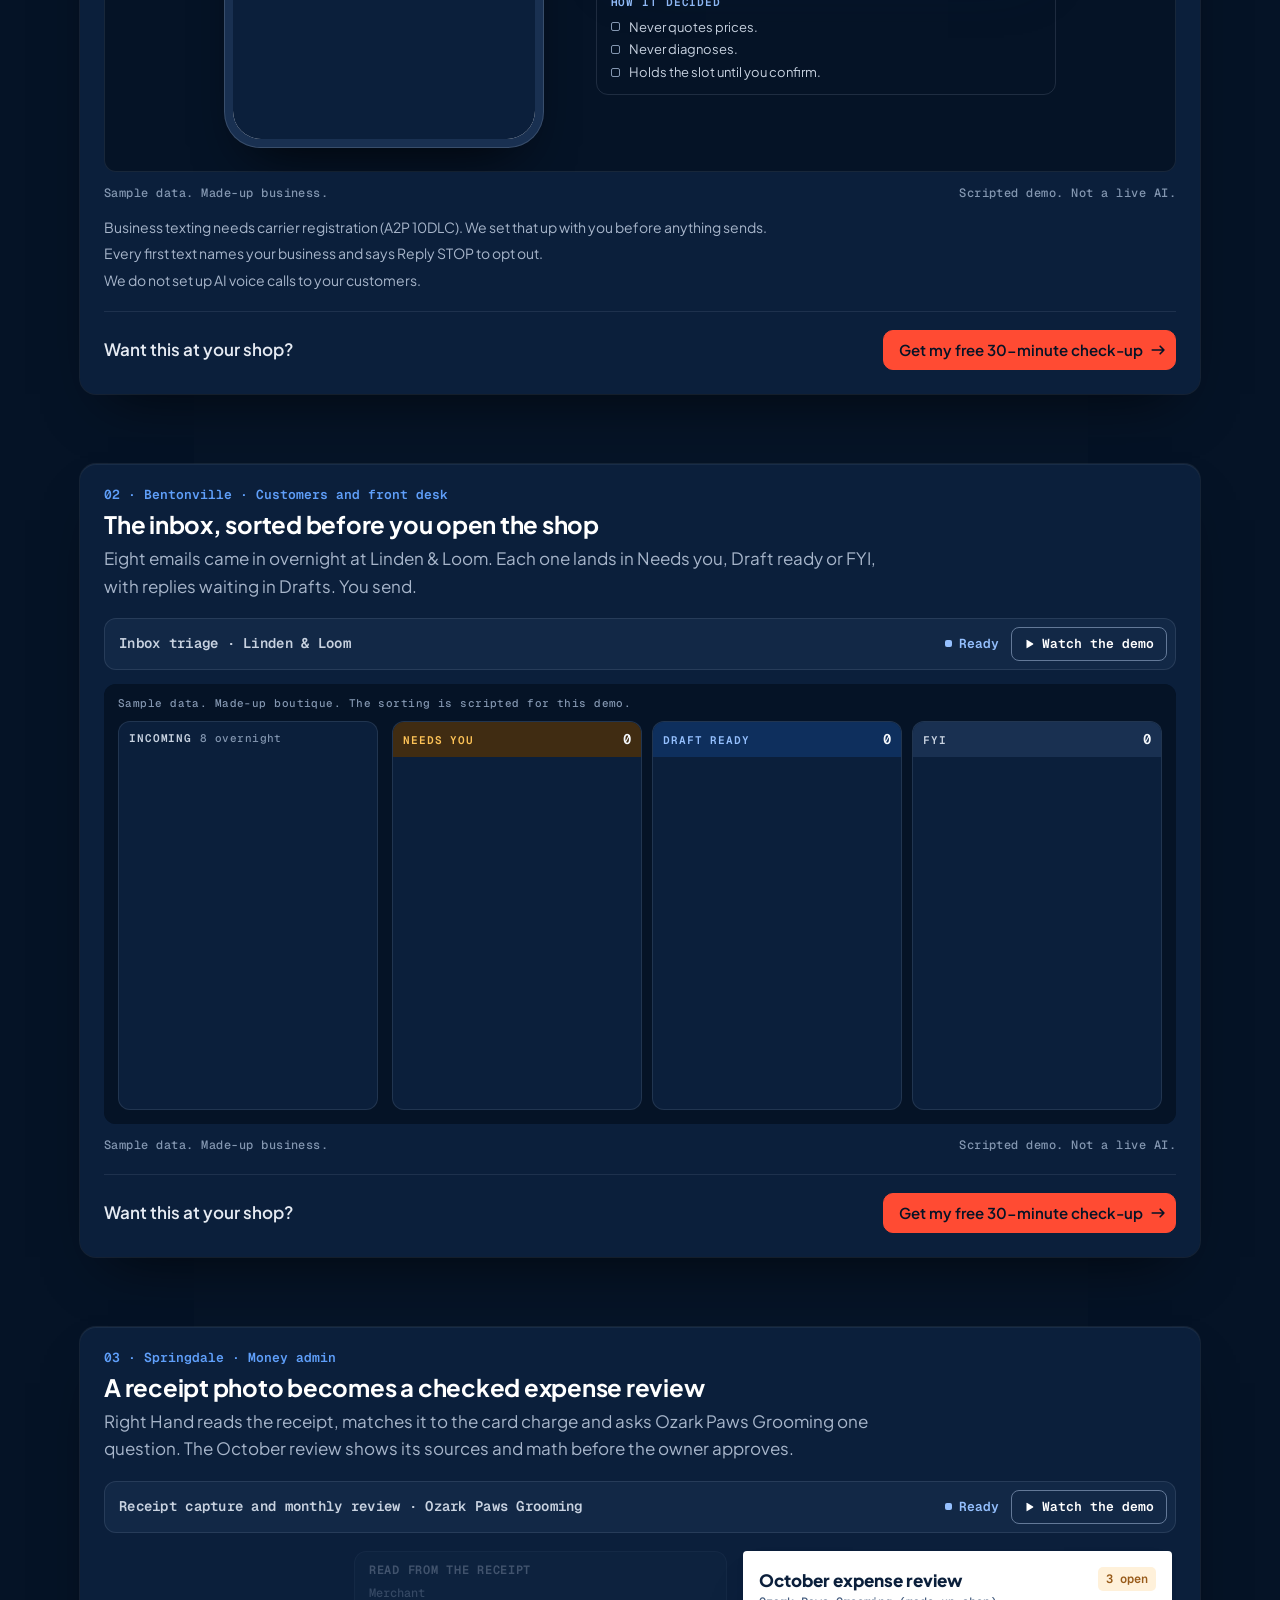
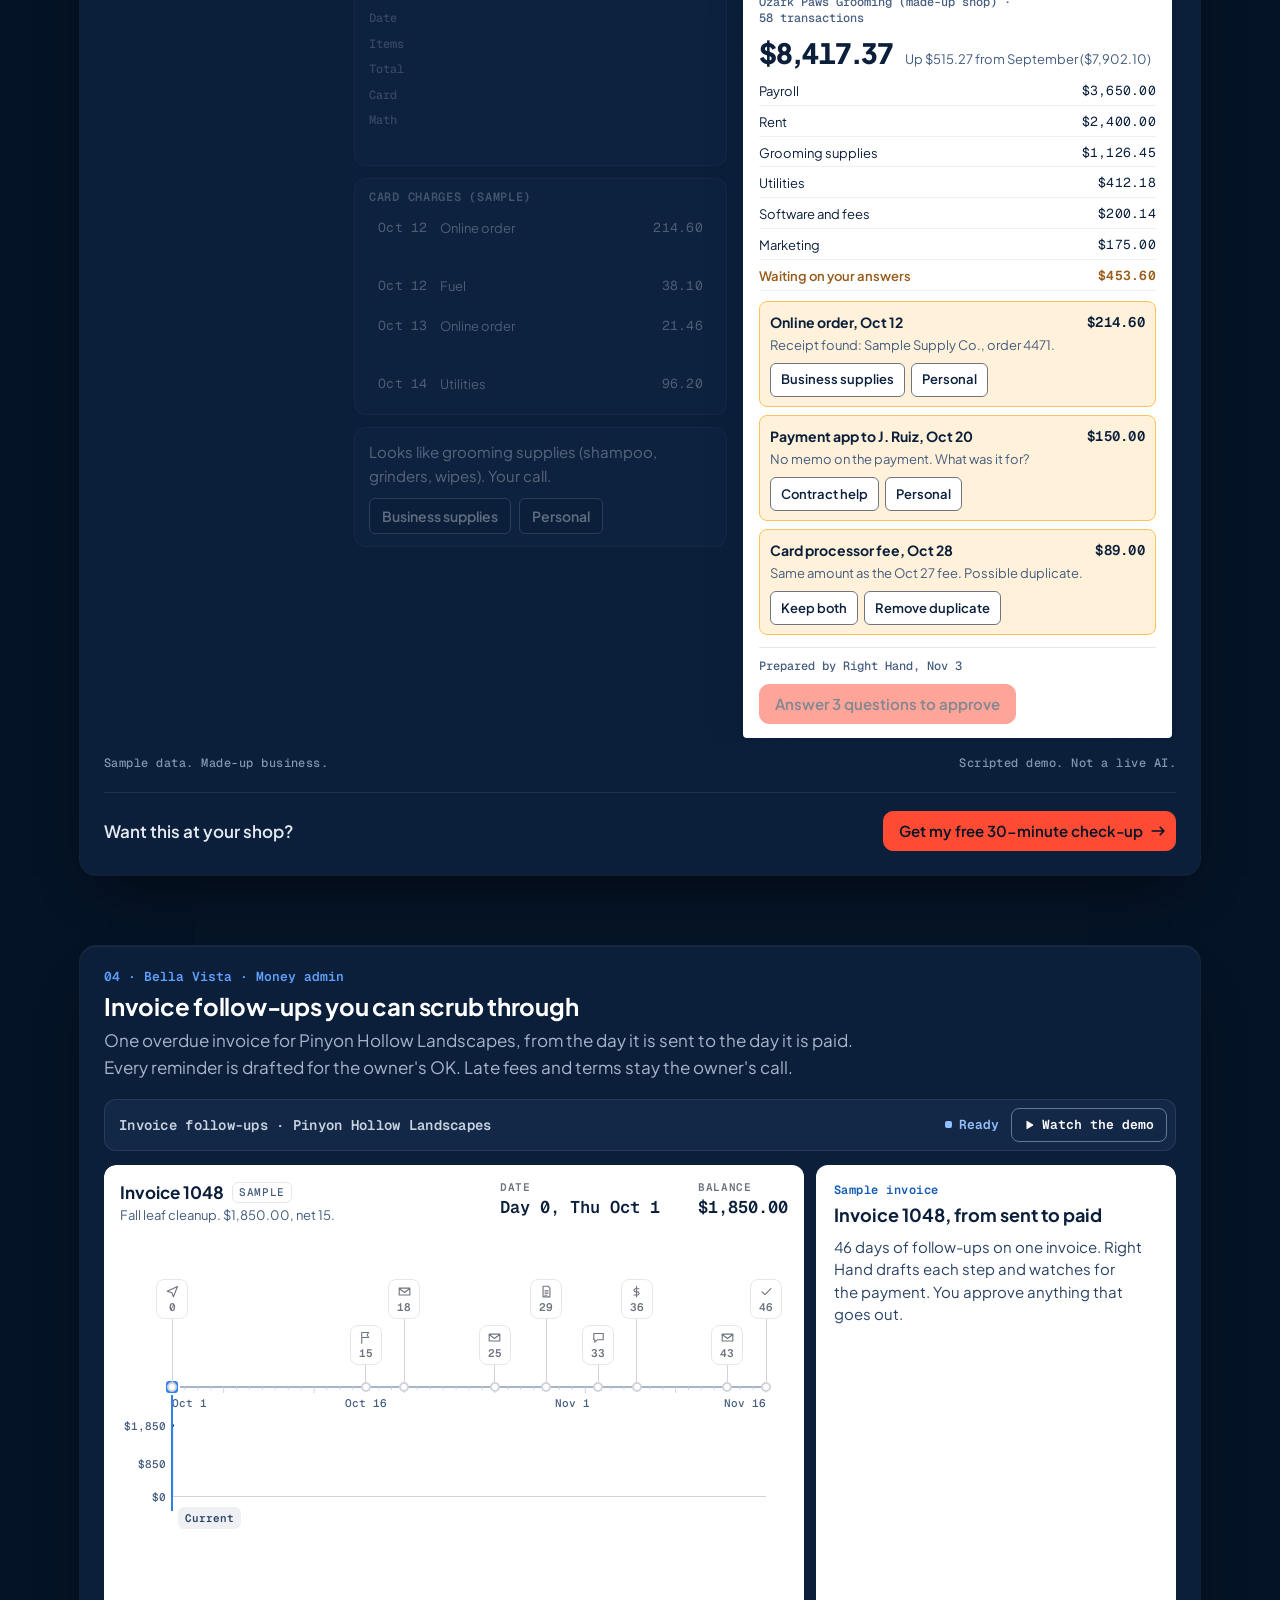
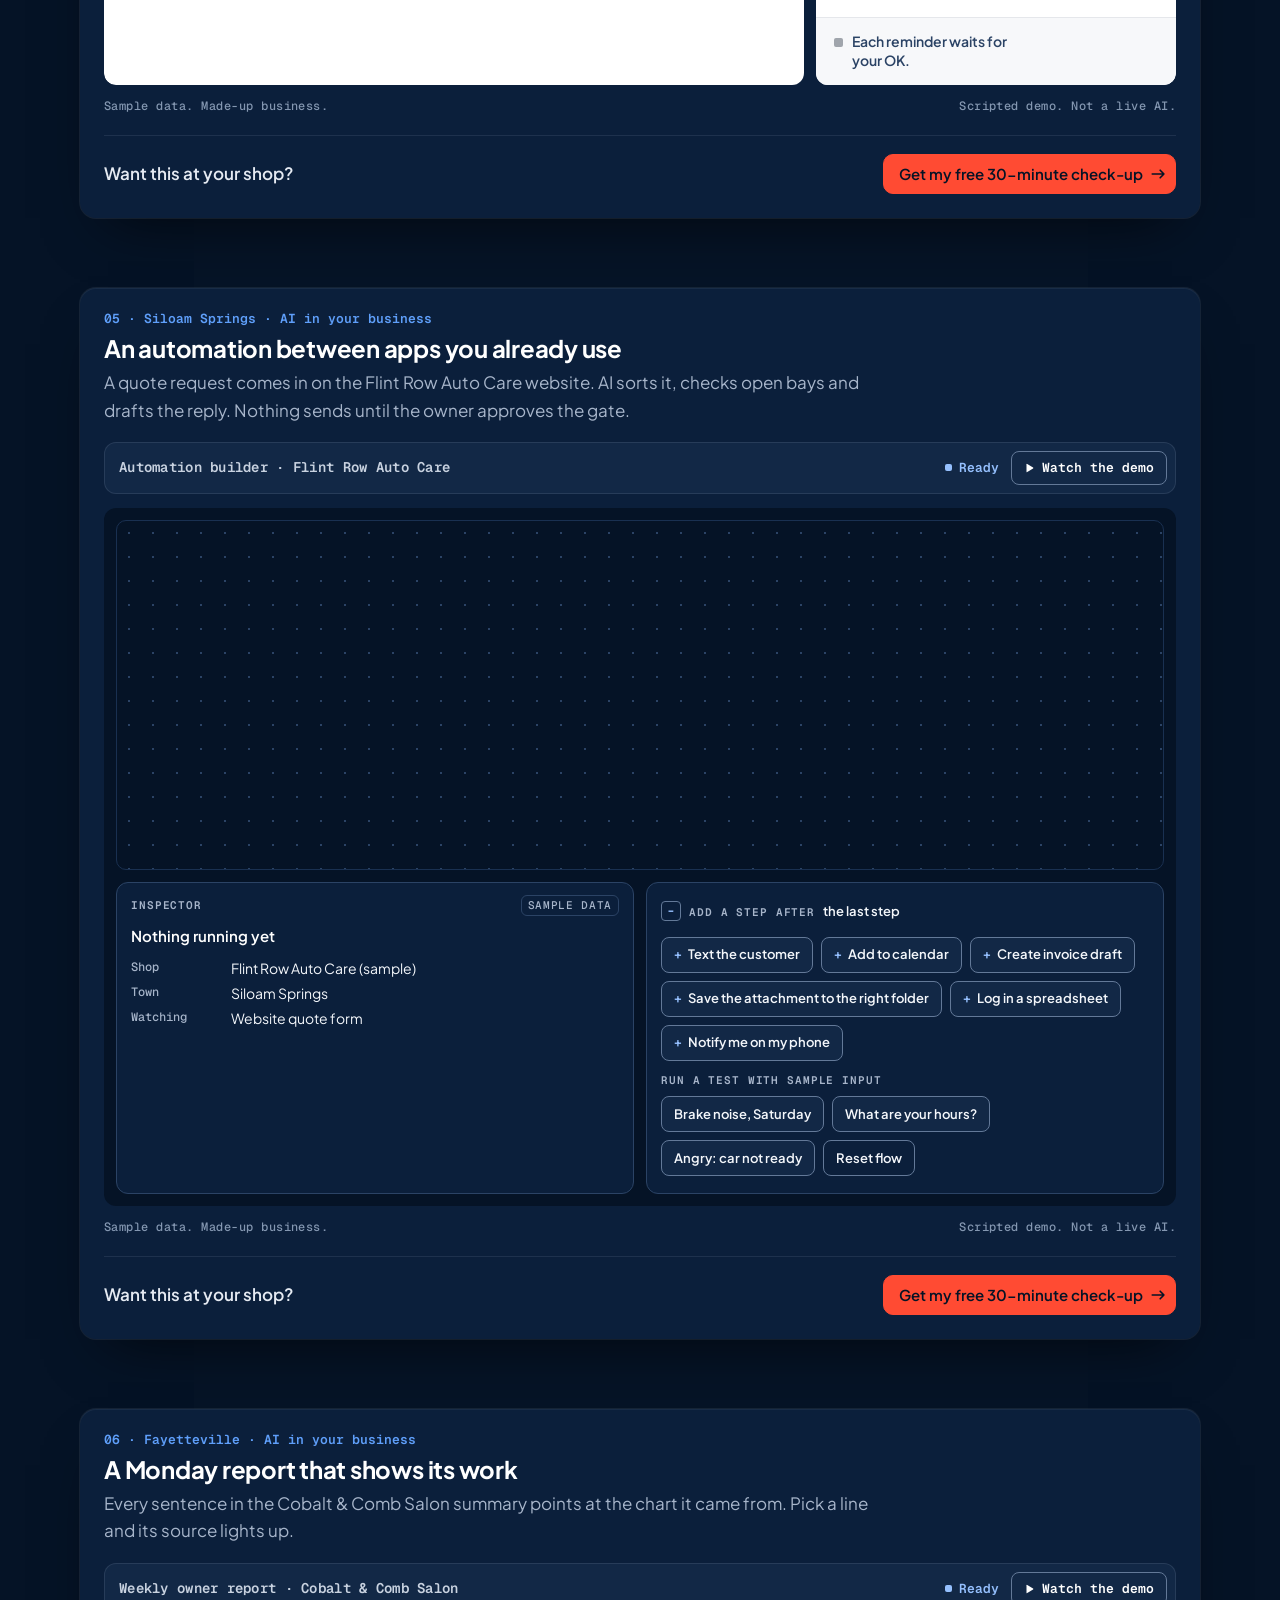
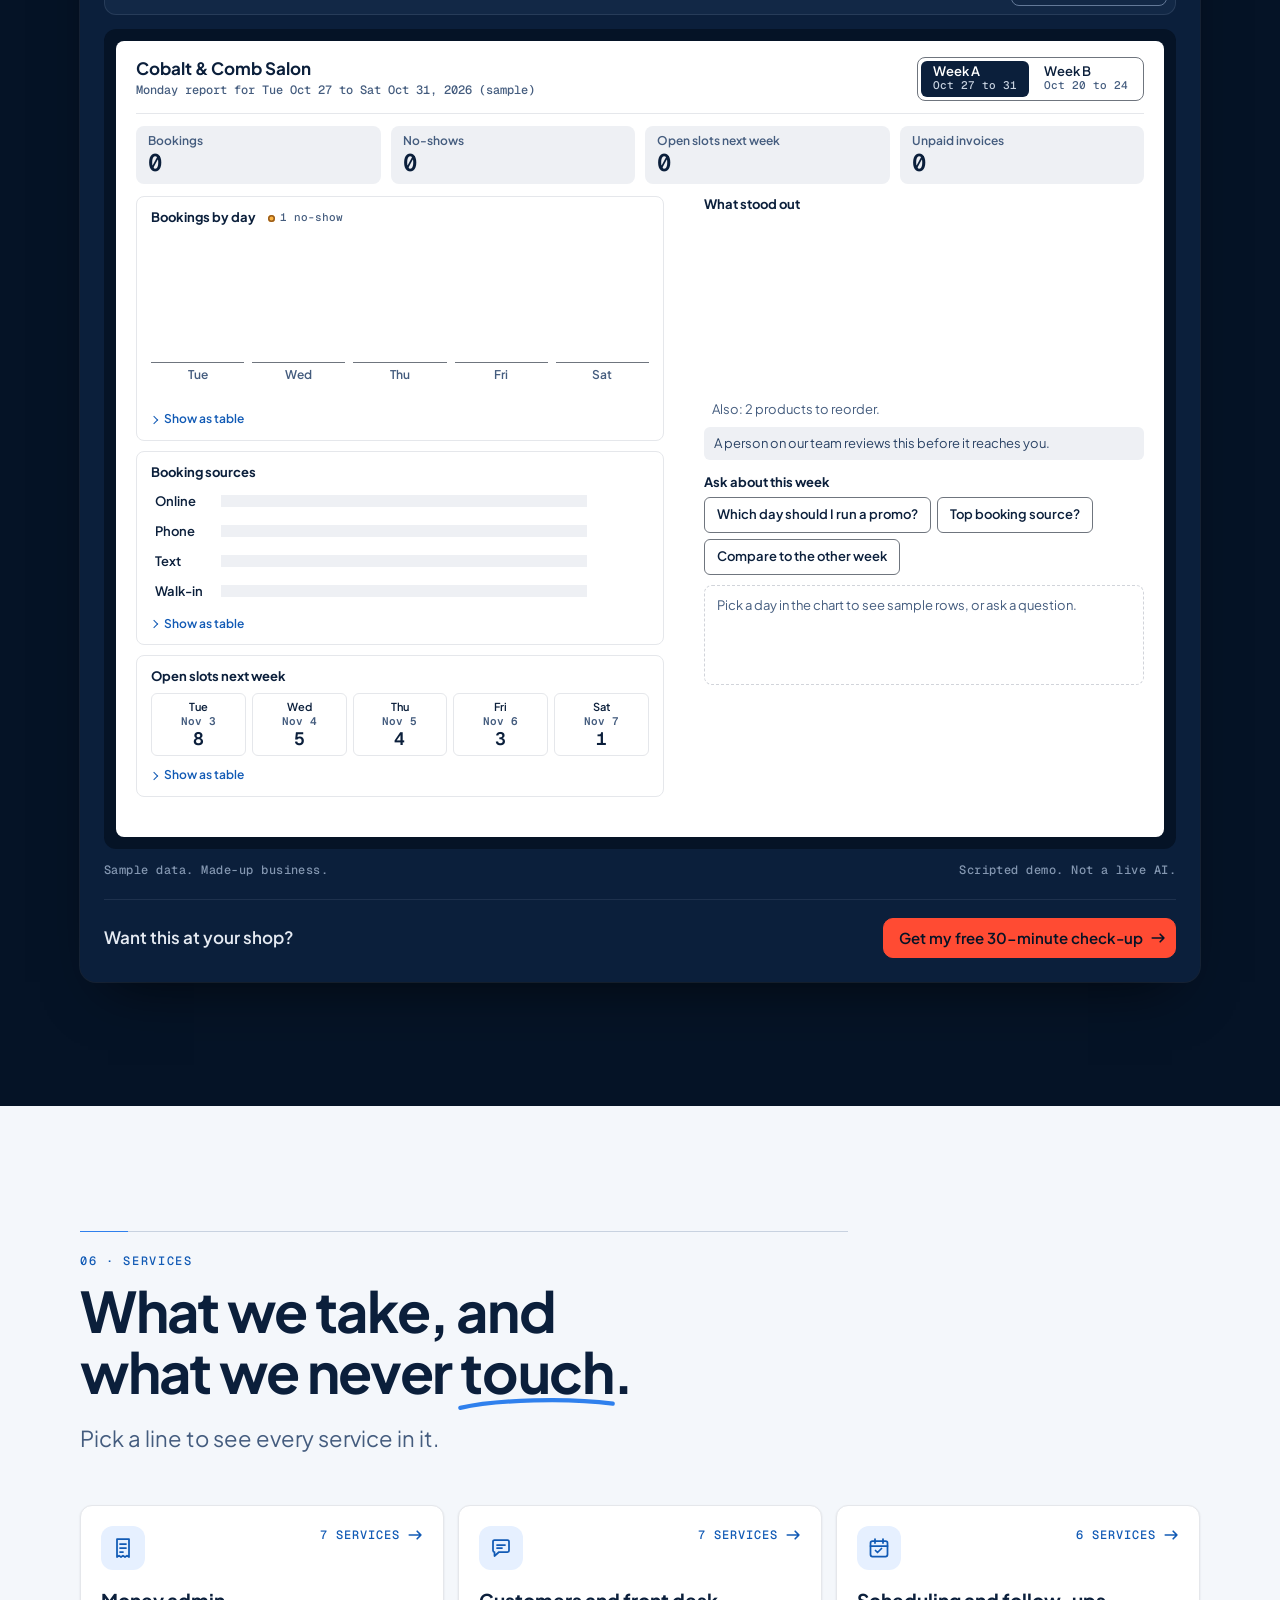
==== commit 4704183e: "Restructure the home page around what a phone visitor asks first The home page went from a 50-screen" ====
--- a/index.html
+++ b/index.html
@@ -1,12 +1,12 @@
 <!doctype html>
-<html lang="en" data-intro>
+<html lang="en">
 <head>
 <meta charset="utf-8">
 <meta name="viewport" content="width=device-width, initial-scale=1, viewport-fit=cover">
 <meta http-equiv="Content-Security-Policy" content="default-src 'self'; script-src 'self'; style-src 'self' 'unsafe-inline'; img-src 'self' data:; font-src 'self'; connect-src https://docs.google.com; form-action 'self' mailto:; base-uri 'self'; object-src 'none'">
 <meta name="referrer" content="strict-origin-when-cross-origin">
-<title>Right Hand NWA | AI integration and admin help for Northwest Arkansas small businesses</title>
-<meta name="description" content="AI integration and admin help for Northwest Arkansas small businesses in Bentonville, Rogers, Springdale and Fayetteville. AI drafts, we check, you approve. Free 30-minute check-up.">
+<title>Right Hand NWA | Admin and AI help for Northwest Arkansas small businesses</title>
+<meta name="description" content="Admin and AI help for small businesses in Bentonville, Rogers, Springdale and Fayetteville, from four University of Arkansas students. AI drafts, we check, you approve. Free 30-minute check-up.">
 <link rel="canonical" href="https://righthandnwa.com/">
 <meta name="theme-color" content="#0B1F3B">
 <meta name="geo.region" content="US-AR">
@@ -16,14 +16,14 @@
 <meta property="og:locale" content="en_US">
 <meta property="og:url" content="https://righthandnwa.com/">
 <meta property="og:title" content="Right Hand NWA: hand off the admin, keep the final say">
-<meta property="og:description" content="A Northwest Arkansas team for receipts, invoices, follow-ups, scheduling and practical AI. AI drafts, we check, you approve. Free 30-minute check-up.">
+<meta property="og:description" content="Four University of Arkansas students take receipts, invoices, missed calls and follow-ups off your plate. AI drafts, we check, you approve. Free 30-minute check-up.">
 <meta property="og:image" content="https://righthandnwa.com/assets/og.png">
 <meta property="og:image:width" content="1200">
 <meta property="og:image:height" content="630">
 <meta property="og:image:alt" content="Right Hand NWA: hand off the admin, keep the final say. A sample task queue with a missed call, a receipt photo and an invoice prepared, and a quote reply waiting for the owner's OK.">
 <meta name="twitter:card" content="summary_large_image">
 <meta name="twitter:title" content="Right Hand NWA: hand off the admin, keep the final say">
-<meta name="twitter:description" content="A Northwest Arkansas team for receipts, invoices, follow-ups, scheduling and practical AI. AI drafts, we check, you approve. Free 30-minute check-up.">
+<meta name="twitter:description" content="Four University of Arkansas students take receipts, invoices, missed calls and follow-ups off your plate. AI drafts, we check, you approve. Free 30-minute check-up.">
 <meta name="twitter:image" content="https://righthandnwa.com/assets/og.png">
 <meta name="twitter:image:alt" content="Right Hand NWA: hand off the admin, keep the final say. A sample task queue with a missed call, a receipt photo and an invoice prepared, and a quote reply waiting for the owner's OK.">
 <link rel="alternate" type="text/plain" href="https://righthandnwa.com/llms.txt" title="Right Hand NWA for language models">
@@ -44,6 +44,7 @@
 <link rel="stylesheet" href="assets/rail.css">
 <script src="assets/boot.js"></script>
 <script src="assets/motion.js" defer></script>
+<script src="assets/nav.js" defer></script>
 <script src="assets/demo-player.js" defer></script>
 <script src="assets/services-data.js" defer></script>
 <script src="assets/nwa-map.js" defer></script>
@@ -60,7 +61,7 @@
 <script src="assets/field.js" defer></script>
 <script src="assets/rail.js" defer></script>
 <!-- jsonld:start -->
-<script type="application/ld+json">{"@context":"https://schema.org","@graph":[{"@type":["Organization","ProfessionalService"],"@id":"https://righthandnwa.com/#organization","name":"Right Hand NWA","alternateName":"Right Hand Northwest Arkansas","url":"https://righthandnwa.com/","description":"A Northwest Arkansas team that takes receipts, invoices, follow-ups, scheduling and paperwork off small business owners' plates, and sets up AI that drafts the busywork. AI drafts, a person on the team checks, and the owner approves. Tax, payroll, legal work and moving money stay with the owner and their licensed pros.","slogan":"Hand off the admin. Keep the final say.","logo":{"@type":"ImageObject","@id":"https://righthandnwa.com/#logo","url":"https://righthandnwa.com/assets/logo.png","contentUrl":"https://righthandnwa.com/assets/logo.png","width":512,"height":512,"caption":"Right Hand NWA"},"image":{"@type":"ImageObject","@id":"https://righthandnwa.com/#image","url":"https://righthandnwa.com/assets/og.png","contentUrl":"https://righthandnwa.com/assets/og.png","width":1200,"height":630},"email":"righthandnwa@gmail.com","contactPoint":{"@type":"ContactPoint","contactType":"customer service","email":"righthandnwa@gmail.com","areaServed":"US-AR","availableLanguage":"English"},"sameAs":["https://www.instagram.com/righthandnwa/"],"founder":[{"@type":"Person","name":"Jackson Varela","description":"University of Arkansas student","memberOf":{"@id":"https://righthandnwa.com/#uark"}},{"@type":"Person","name":"Annie Wagner","description":"University of Arkansas student","memberOf":{"@id":"https://righthandnwa.com/#uark"}},{"@type":"Person","name":"Abigail Estes","description":"University of Arkansas student","memberOf":{"@id":"https://righthandnwa.com/#uark"}},{"@type":"Person","name":"Bella Gambaro","description":"University of Arkansas student","memberOf":{"@id":"https://righthandnwa.com/#uark"}}],"areaServed":[{"@type":"Place","name":"Northwest Arkansas","containedInPlace":{"@id":"https://righthandnwa.com/#arkansas"}},{"@type":"AdministrativeArea","name":"Benton County, Arkansas","containedInPlace":{"@id":"https://righthandnwa.com/#arkansas"}},{"@type":"AdministrativeArea","name":"Washington County, Arkansas","containedInPlace":{"@id":"https://righthandnwa.com/#arkansas"}},{"@type":"City","name":"Bentonville","containedInPlace":{"@id":"https://righthandnwa.com/#arkansas"}},{"@type":"City","name":"Rogers","containedInPlace":{"@id":"https://righthandnwa.com/#arkansas"}},{"@type":"City","name":"Springdale","containedInPlace":{"@id":"https://righthandnwa.com/#arkansas"}},{"@type":"City","name":"Fayetteville","containedInPlace":{"@id":"https://righthandnwa.com/#arkansas"}},{"@type":"City","name":"Bella Vista","containedInPlace":{"@id":"https://righthandnwa.com/#arkansas"}},{"@type":"City","name":"Siloam Springs","containedInPlace":{"@id":"https://righthandnwa.com/#arkansas"}},{"@type":"City","name":"Lowell","containedInPlace":{"@id":"https://righthandnwa.com/#arkansas"}},{"@type":"City","name":"Cave Springs","containedInPlace":{"@id":"https://righthandnwa.com/#arkansas"}},{"@type":"City","name":"Centerton","containedInPlace":{"@id":"https://righthandnwa.com/#arkansas"}},{"@type":"City","name":"Farmington","containedInPlace":{"@id":"https://righthandnwa.com/#arkansas"}},{"@type":"City","name":"Prairie Grove","containedInPlace":{"@id":"https://righthandnwa.com/#arkansas"}},{"@type":"City","name":"Pea Ridge","containedInPlace":{"@id":"https://righthandnwa.com/#arkansas"}}],"knowsAbout":["Small business admin","Receipt capture and expense review","Invoice follow-ups","CPA and bookkeeper prep","Inbox triage and reply drafts","Missed-call text-back","Appointment scheduling and reminders","Written how-tos (SOPs)","Workflow automations","Practical AI for small business","AI use policies for small business","Google Business Profile and local listings","Honest review requests"],"hasOfferCatalog":{"@type":"OfferCatalog","name":"Right Hand NWA services","url":"https://righthandnwa.com/#services","itemListElement":[{"@type":"OfferCatalog","name":"Money admin","itemListElement":[{"@type":"Offer","itemOffered":{"@type":"Service","name":"Receipt capture and categorizing"}},{"@type":"Offer","itemOffered":{"@type":"Service","name":"Monthly expense review"}},{"@type":"Offer","itemOffered":{"@type":"Service","name":"Invoices and overdue follow-ups"}},{"@type":"Offer","itemOffered":{"@type":"Service","name":"Quotes and estimates"}},{"@type":"Offer","itemOffered":{"@type":"Service","name":"Bills-due and renewals calendar"}},{"@type":"Offer","itemOffered":{"@type":"Service","name":"CPA and bookkeeper prep"}},{"@type":"Offer","itemOffered":{"@type":"Service","name":"Software subscription cleanup"}}]},{"@type":"OfferCatalog","name":"Customers and front desk","itemListElement":[{"@type":"Offer","itemOffered":{"@type":"Service","name":"Inbox triage and reply drafts"}},{"@type":"Offer","itemOffered":{"@type":"Service","name":"Missed-call text-back and booking"}},{"@type":"Offer","itemOffered":{"@type":"Service","name":"AI phone answering, inbound only"}},{"@type":"Offer","itemOffered":{"@type":"Service","name":"Website chat assistant"}},{"@type":"Offer","itemOffered":{"@type":"Service","name":"Lead intake form that routes itself"}},{"@type":"Offer","itemOffered":{"@type":"Service","name":"CRM setup and cleanup"}},{"@type":"Offer","itemOffered":{"@type":"Service","name":"Quote follow-ups"}}]},{"@type":"OfferCatalog","name":"Scheduling and follow-ups","itemListElement":[{"@type":"Offer","itemOffered":{"@type":"Service","name":"Booking page"}},{"@type":"Offer","itemOffered":{"@type":"Service","name":"Appointment reminders and no-show follow-ups"}},{"@type":"Offer","itemOffered":{"@type":"Service","name":"Calendar management"}},{"@type":"Offer","itemOffered":{"@type":"Service","name":"Staff schedule drafts"}},{"@type":"Offer","itemOffered":{"@type":"Service","name":"Vendor and delivery coordination"}},{"@type":"Offer","itemOffered":{"@type":"Service","name":"Meeting and call notes with AI"}}]},{"@type":"OfferCatalog","name":"Documents and how-tos","itemListElement":[{"@type":"Offer","itemOffered":{"@type":"Service","name":"One folder system with naming rules"}},{"@type":"Offer","itemOffered":{"@type":"Service","name":"Templates for quotes, forms and checklists"}},{"@type":"Offer","itemOffered":{"@type":"Service","name":"Written how-tos (SOPs)"}},{"@type":"Offer","itemOffered":{"@type":"Service","name":"Hiring admin"}},{"@type":"Offer","itemOffered":{"@type":"Service","name":"Supplier and vendor office support"}}]},{"@type":"OfferCatalog","name":"AI in your business","itemListElement":[{"@type":"Offer","itemOffered":{"@type":"Service","name":"Workflow automations"}},{"@type":"Offer","itemOffered":{"@type":"Service","name":"AI email drafting in your inbox"}},{"@type":"Offer","itemOffered":{"@type":"Service","name":"Weekly owner report"}},{"@type":"Offer","itemOffered":{"@type":"Service","name":"AI starter workshop"}},{"@type":"Offer","itemOffered":{"@type":"Service","name":"One-page AI use policy"}},{"@type":"Offer","itemOffered":{"@type":"Service","name":"Company prompt kit and SOP assistant"}},{"@type":"Offer","itemOffered":{"@type":"Service","name":"Monthly AI office hours"}}]},{"@type":"OfferCatalog","name":"Local presence and reputation","itemListElement":[{"@type":"Offer","itemOffered":{"@type":"Service","name":"Google Business Profile and listings upkeep"}},{"@type":"Offer","itemOffered":{"@type":"Service","name":"Honest review requests"}},{"@type":"Offer","itemOffered":{"@type":"Service","name":"Review reply drafts"}},{"@type":"Offer","itemOffered":{"@type":"Service","name":"Social posts and content calendar"}},{"@type":"Offer","itemOffered":{"@type":"Service","name":"Email newsletter"}},{"@type":"Offer","itemOffered":{"@type":"Service","name":"Digital front door check"}}]}]},"makesOffer":{"@type":"Offer","@id":"https://righthandnwa.com/#checkup-offer","name":"Free NWA Admin and AI Check-up","price":"0","priceCurrency":"USD","url":"https://righthandnwa.com/#checkup","description":"A free 30-minute admin and AI check-up at your business anywhere in Benton or Washington County, or by video or phone. Within 3 business days, Your Admin Map arrives by email: your top 3 tasks to hand off, and for each one what we would do, what AI would draft, what stays with you, and what stays with your CPA or attorney. Nothing to buy, now or later.","itemOffered":{"@type":"Service","name":"NWA Admin and AI Check-up","provider":{"@id":"https://righthandnwa.com/#organization"},"areaServed":{"@id":"https://righthandnwa.com/#arkansas"}}}},{"@type":"CollegeOrUniversity","@id":"https://righthandnwa.com/#uark","name":"University of Arkansas","url":"https://www.uark.edu/"},{"@type":"State","@id":"https://righthandnwa.com/#arkansas","name":"Arkansas","containedInPlace":{"@type":"Country","name":"United States"}},{"@type":"WebSite","@id":"https://righthandnwa.com/#website","url":"https://righthandnwa.com/","name":"Right Hand NWA","alternateName":"Right Hand Northwest Arkansas","publisher":{"@id":"https://righthandnwa.com/#organization"},"inLanguage":"en-US"},{"@type":"WebPage","@id":"https://righthandnwa.com/#webpage","url":"https://righthandnwa.com/","name":"Right Hand NWA | AI integration and admin help for Northwest Arkansas small businesses","description":"AI integration and admin help for Northwest Arkansas small businesses in Bentonville, Rogers, Springdale and Fayetteville. AI drafts, we check, you approve. Free 30-minute check-up.","isPartOf":{"@id":"https://righthandnwa.com/#website"},"about":{"@id":"https://righthandnwa.com/#organization"},"primaryImageOfPage":{"@id":"https://righthandnwa.com/#image"},"inLanguage":"en-US"},{"@type":"FAQPage","@id":"https://righthandnwa.com/#faq","url":"https://righthandnwa.com/#questions","isPartOf":{"@id":"https://righthandnwa.com/#webpage"},"mainEntity":[{"@type":"Question","name":"What does it cost?","acceptedAnswer":{"@type":"Answer","text":"The check-up is free, with nothing to buy. If you want help after that, we quote a flat monthly price in writing before any work starts, based on the tasks you pick. Tool costs, like a texting plan, are paid by you directly to the vendor, and we show them before you decide."}},{"@type":"Question","name":"Do I have to give you my passwords or bank login?","acceptedAnswer":{"@type":"Answer","text":"No, and please don't send them. The check-up needs no logins at all. If you hire us, you invite us as a user in the tools you already use, so you can see what we can reach and remove us in one click. We never touch your bank or move money."}},{"@type":"Question","name":"Is AI going to talk to my customers?","acceptedAnswer":{"@type":"Answer","text":"Only if you want it to, and only from answers you approved. A phone or chat assistant says it is an assistant and hands anything else to you. Everything else AI does is a draft that one of us checks and you approve. If you'd rather we skip AI on a task, we do it by hand."}},{"@type":"Question","name":"You're students. Why should I trust you with my business?","acceptedAnswer":{"@type":"Answer","text":"Fair question. We are four University of Arkansas students who work in Northwest Arkansas. For you, that means a short client list, a named person on every task, and work you can check line by line. It does not mean we are CPAs, attorneys or a payroll company, and we will tell you when something needs one. Try the demos on this page and judge the work yourself."}},{"@type":"Question","name":"What happens over school breaks or when you graduate?","acceptedAnswer":{"@type":"Answer","text":"We tell you our schedule up front, breaks included. Every task we take on gets a written how-to, so nothing lives in one person's head, and it is yours to keep."}},{"@type":"Question","name":"What happens to my data?","acceptedAnswer":{"@type":"Answer","text":"Wherever possible it stays in your own accounts. We tell you in writing which tools touch it, AI tools included, and we use settings that keep your data out of AI model training. We never sell or share it, and we delete working copies when a task is done."}},{"@type":"Question","name":"Which tools do you use?","acceptedAnswer":{"@type":"Answer","text":"The ones you already pay for, where possible: Google Workspace or Microsoft 365, your accounting and booking tools, your phone system. If something new would help, we tell you what it costs and you decide."}},{"@type":"Question","name":"What if I want to stop?","acceptedAnswer":{"@type":"Answer","text":"Email us. It is month to month with no cancellation fee. Within 2 business days we remove our access, hand back every file and how-to, and confirm it in writing."}},{"@type":"Question","name":"What if you get something wrong?","acceptedAnswer":{"@type":"Answer","text":"You see the sources and the math before anything is final, and anything we can't match to a record comes to you as a question. If a mistake slips through in work you approved, we fix it at no charge."}},{"@type":"Question","name":"Will this replace my bookkeeper or CPA?","acceptedAnswer":{"@type":"Answer","text":"No. We get the paperwork ready so they get clean records. Tax, payroll, legal decisions and moving money stay with them and with you."}},{"@type":"Question","name":"Do you really come in person?","acceptedAnswer":{"@type":"Answer","text":"Yes, anywhere in Benton and Washington counties, at your shop or a coffee shop. Video and phone work too."}}]}]}</script>
+<script type="application/ld+json">{"@context":"https://schema.org","@graph":[{"@type":["Organization","ProfessionalService"],"@id":"https://righthandnwa.com/#organization","name":"Right Hand NWA","alternateName":"Right Hand Northwest Arkansas","url":"https://righthandnwa.com/","description":"Admin and AI help for Northwest Arkansas small businesses, from four University of Arkansas students. The team takes receipts, invoices, missed calls, follow-ups, scheduling and paperwork off small business owners' plates, and sets up AI that drafts the busywork. AI drafts, a person on the team checks, and the owner approves. Tax, payroll, legal work and moving money stay with the owner and their licensed pros.","slogan":"Hand off the admin. Keep the final say.","logo":{"@type":"ImageObject","@id":"https://righthandnwa.com/#logo","url":"https://righthandnwa.com/assets/logo.png","contentUrl":"https://righthandnwa.com/assets/logo.png","width":512,"height":512,"caption":"Right Hand NWA"},"image":{"@type":"ImageObject","@id":"https://righthandnwa.com/#image","url":"https://righthandnwa.com/assets/og.png","contentUrl":"https://righthandnwa.com/assets/og.png","width":1200,"height":630},"email":"righthandnwa@gmail.com","contactPoint":{"@type":"ContactPoint","contactType":"customer service","email":"righthandnwa@gmail.com","areaServed":"US-AR","availableLanguage":"English"},"sameAs":["https://www.instagram.com/righthandnwa/"],"founder":[{"@type":"Person","name":"Jackson Varela","description":"University of Arkansas student","memberOf":{"@id":"https://righthandnwa.com/#uark"}},{"@type":"Person","name":"Annie Wagner","description":"University of Arkansas student","memberOf":{"@id":"https://righthandnwa.com/#uark"}},{"@type":"Person","name":"Abigail Estes","description":"University of Arkansas student","memberOf":{"@id":"https://righthandnwa.com/#uark"}},{"@type":"Person","name":"Bella Gambaro","description":"University of Arkansas student","memberOf":{"@id":"https://righthandnwa.com/#uark"}}],"areaServed":[{"@type":"Place","name":"Northwest Arkansas","containedInPlace":{"@id":"https://righthandnwa.com/#arkansas"}},{"@type":"AdministrativeArea","name":"Benton County, Arkansas","containedInPlace":{"@id":"https://righthandnwa.com/#arkansas"}},{"@type":"AdministrativeArea","name":"Washington County, Arkansas","containedInPlace":{"@id":"https://righthandnwa.com/#arkansas"}},{"@type":"City","name":"Bentonville","containedInPlace":{"@id":"https://righthandnwa.com/#arkansas"}},{"@type":"City","name":"Rogers","containedInPlace":{"@id":"https://righthandnwa.com/#arkansas"}},{"@type":"City","name":"Springdale","containedInPlace":{"@id":"https://righthandnwa.com/#arkansas"}},{"@type":"City","name":"Fayetteville","containedInPlace":{"@id":"https://righthandnwa.com/#arkansas"}},{"@type":"City","name":"Bella Vista","containedInPlace":{"@id":"https://righthandnwa.com/#arkansas"}},{"@type":"City","name":"Siloam Springs","containedInPlace":{"@id":"https://righthandnwa.com/#arkansas"}},{"@type":"City","name":"Lowell","containedInPlace":{"@id":"https://righthandnwa.com/#arkansas"}},{"@type":"City","name":"Cave Springs","containedInPlace":{"@id":"https://righthandnwa.com/#arkansas"}},{"@type":"City","name":"Centerton","containedInPlace":{"@id":"https://righthandnwa.com/#arkansas"}},{"@type":"City","name":"Farmington","containedInPlace":{"@id":"https://righthandnwa.com/#arkansas"}},{"@type":"City","name":"Prairie Grove","containedInPlace":{"@id":"https://righthandnwa.com/#arkansas"}},{"@type":"City","name":"Pea Ridge","containedInPlace":{"@id":"https://righthandnwa.com/#arkansas"}}],"knowsAbout":["Small business admin","Receipt capture and expense review","Invoice follow-ups","CPA and bookkeeper prep","Inbox triage and reply drafts","Missed-call text-back","Appointment scheduling and reminders","Written how-tos (SOPs)","Workflow automations","Practical AI for small business","AI use policies for small business","Google Business Profile and local listings","Honest review requests"],"hasOfferCatalog":{"@type":"OfferCatalog","name":"Right Hand NWA services","url":"https://righthandnwa.com/services/","itemListElement":[{"@type":"OfferCatalog","name":"Money admin","url":"https://righthandnwa.com/services/#money-admin","itemListElement":[{"@type":"Offer","itemOffered":{"@type":"Service","name":"Receipt capture and categorizing"}},{"@type":"Offer","itemOffered":{"@type":"Service","name":"Monthly expense review"}},{"@type":"Offer","itemOffered":{"@type":"Service","name":"Invoices and overdue follow-ups"}},{"@type":"Offer","itemOffered":{"@type":"Service","name":"Quotes and estimates"}},{"@type":"Offer","itemOffered":{"@type":"Service","name":"Bills-due and renewals calendar"}},{"@type":"Offer","itemOffered":{"@type":"Service","name":"CPA and bookkeeper prep"}},{"@type":"Offer","itemOffered":{"@type":"Service","name":"Software subscription cleanup"}}]},{"@type":"OfferCatalog","name":"Customers and front desk","url":"https://righthandnwa.com/services/#customers-and-front-desk","itemListElement":[{"@type":"Offer","itemOffered":{"@type":"Service","name":"Inbox triage and reply drafts"}},{"@type":"Offer","itemOffered":{"@type":"Service","name":"Missed-call text-back and booking"}},{"@type":"Offer","itemOffered":{"@type":"Service","name":"AI phone answering, inbound only"}},{"@type":"Offer","itemOffered":{"@type":"Service","name":"Website chat assistant"}},{"@type":"Offer","itemOffered":{"@type":"Service","name":"Lead intake form that routes itself"}},{"@type":"Offer","itemOffered":{"@type":"Service","name":"CRM setup and cleanup"}},{"@type":"Offer","itemOffered":{"@type":"Service","name":"Quote follow-ups"}}]},{"@type":"OfferCatalog","name":"Scheduling and follow-ups","url":"https://righthandnwa.com/services/#scheduling-and-follow-ups","itemListElement":[{"@type":"Offer","itemOffered":{"@type":"Service","name":"Booking page"}},{"@type":"Offer","itemOffered":{"@type":"Service","name":"Appointment reminders and no-show follow-ups"}},{"@type":"Offer","itemOffered":{"@type":"Service","name":"Calendar management"}},{"@type":"Offer","itemOffered":{"@type":"Service","name":"Staff schedule drafts"}},{"@type":"Offer","itemOffered":{"@type":"Service","name":"Vendor and delivery coordination"}},{"@type":"Offer","itemOffered":{"@type":"Service","name":"Meeting and call notes with AI"}}]},{"@type":"OfferCatalog","name":"Documents and how-tos","url":"https://righthandnwa.com/services/#documents-and-how-tos","itemListElement":[{"@type":"Offer","itemOffered":{"@type":"Service","name":"One folder system with naming rules"}},{"@type":"Offer","itemOffered":{"@type":"Service","name":"Templates for quotes, forms and checklists"}},{"@type":"Offer","itemOffered":{"@type":"Service","name":"Written how-tos (SOPs)"}},{"@type":"Offer","itemOffered":{"@type":"Service","name":"Hiring admin"}},{"@type":"Offer","itemOffered":{"@type":"Service","name":"Supplier and vendor office support"}}]},{"@type":"OfferCatalog","name":"AI in your business","url":"https://righthandnwa.com/services/#ai-in-your-business","itemListElement":[{"@type":"Offer","itemOffered":{"@type":"Service","name":"Workflow automations"}},{"@type":"Offer","itemOffered":{"@type":"Service","name":"AI email drafting in your inbox"}},{"@type":"Offer","itemOffered":{"@type":"Service","name":"Weekly owner report"}},{"@type":"Offer","itemOffered":{"@type":"Service","name":"AI starter workshop"}},{"@type":"Offer","itemOffered":{"@type":"Service","name":"One-page AI use policy"}},{"@type":"Offer","itemOffered":{"@type":"Service","name":"Company prompt kit and SOP assistant"}},{"@type":"Offer","itemOffered":{"@type":"Service","name":"Monthly AI office hours"}}]},{"@type":"OfferCatalog","name":"Local presence and reputation","url":"https://righthandnwa.com/services/#local-presence-and-reputation","itemListElement":[{"@type":"Offer","itemOffered":{"@type":"Service","name":"Google Business Profile and listings upkeep"}},{"@type":"Offer","itemOffered":{"@type":"Service","name":"Honest review requests"}},{"@type":"Offer","itemOffered":{"@type":"Service","name":"Review reply drafts"}},{"@type":"Offer","itemOffered":{"@type":"Service","name":"Social posts and content calendar"}},{"@type":"Offer","itemOffered":{"@type":"Service","name":"Email newsletter"}},{"@type":"Offer","itemOffered":{"@type":"Service","name":"Digital front door check"}}]}]},"makesOffer":{"@type":"Offer","@id":"https://righthandnwa.com/#checkup-offer","name":"Free 30-minute check-up","price":"0","priceCurrency":"USD","url":"https://righthandnwa.com/#checkup","description":"A free 30-minute check-up at your business anywhere in Benton or Washington County, or by video or phone. Within 3 business days, Your Admin Map arrives by email: your top 3 tasks to hand off, and for each one what we would do, what AI would draft, what stays with you, and what stays with your CPA or attorney. No card, no obligation to hire us.","itemOffered":{"@type":"Service","name":"30-minute admin and AI check-up","provider":{"@id":"https://righthandnwa.com/#organization"},"areaServed":{"@id":"https://righthandnwa.com/#arkansas"}}}},{"@type":"CollegeOrUniversity","@id":"https://righthandnwa.com/#uark","name":"University of Arkansas","url":"https://www.uark.edu/"},{"@type":"State","@id":"https://righthandnwa.com/#arkansas","name":"Arkansas","containedInPlace":{"@type":"Country","name":"United States"}},{"@type":"WebSite","@id":"https://righthandnwa.com/#website","url":"https://righthandnwa.com/","name":"Right Hand NWA","alternateName":"Right Hand Northwest Arkansas","publisher":{"@id":"https://righthandnwa.com/#organization"},"inLanguage":"en-US"},{"@type":"WebPage","@id":"https://righthandnwa.com/#webpage","url":"https://righthandnwa.com/","name":"Right Hand NWA | Admin and AI help for Northwest Arkansas small businesses","description":"Admin and AI help for small businesses in Bentonville, Rogers, Springdale and Fayetteville, from four University of Arkansas students. AI drafts, we check, you approve. Free 30-minute check-up.","isPartOf":{"@id":"https://righthandnwa.com/#website"},"about":{"@id":"https://righthandnwa.com/#organization"},"primaryImageOfPage":{"@id":"https://righthandnwa.com/#image"},"inLanguage":"en-US"},{"@type":"FAQPage","@id":"https://righthandnwa.com/#faq","url":"https://righthandnwa.com/#questions","isPartOf":{"@id":"https://righthandnwa.com/#webpage"},"mainEntity":[{"@type":"Question","name":"What does it cost?","acceptedAnswer":{"@type":"Answer","text":"The check-up is free, with nothing to buy. If you want help after that, we quote a flat monthly price in writing before any work starts, based on the tasks you pick. Tool costs, like a texting plan, are paid by you directly to the vendor, and we show them before you decide."}},{"@type":"Question","name":"You're students. Why should I trust you with my business?","acceptedAnswer":{"@type":"Answer","text":"Fair question. We are four University of Arkansas students who work in Northwest Arkansas. For you, that means a short client list, a named person on every task, and work you can check line by line. Try the prototypes on this page and judge the work yourself."}},{"@type":"Question","name":"Is AI going to talk to my customers?","acceptedAnswer":{"@type":"Answer","text":"Only if you want it to, and only from answers you approved. A phone or chat assistant says it is an assistant and hands anything else to you. Everything else AI does is a draft that one of us checks and you approve. If you'd rather we skip AI on a task, we do it by hand."}},{"@type":"Question","name":"Do I have to give you my passwords or bank login?","acceptedAnswer":{"@type":"Answer","text":"No, and please don't send them. The check-up needs no logins at all. If you hire us, you invite us as a user in the tools you already use, so you can see what we can reach and remove us in one click. We never touch your bank or move money."}},{"@type":"Question","name":"What if you get something wrong?","acceptedAnswer":{"@type":"Answer","text":"You see the sources and the math before anything is final, and anything we can't match to a record comes to you as a question. If a mistake slips through in work you approved, we fix it at no charge."}},{"@type":"Question","name":"What if I want to stop?","acceptedAnswer":{"@type":"Answer","text":"Email us. It is month to month with no cancellation fee. Within 2 business days we remove our access, hand back every file and how-to, and confirm it in writing."}}]}]}</script>
 <!-- jsonld:end -->
 </head>
 <body>
@@ -78,29 +79,33 @@
     <symbol id="i-ig" viewBox="0 0 24 24"><rect x="3.5" y="3.5" width="17" height="17" rx="5" fill="none" stroke="currentColor" stroke-width="1.75"/><circle cx="12" cy="12" r="4" fill="none" stroke="currentColor" stroke-width="1.75"/><circle cx="17.2" cy="6.8" r="1.1" fill="currentColor"/></symbol>
     <symbol id="i-mail" viewBox="0 0 24 24"><rect x="3" y="5" width="18" height="14" rx="2" fill="none" stroke="currentColor" stroke-width="1.75"/><path d="M3.5 6.5l8.5 6.5 8.5-6.5" fill="none" stroke="currentColor" stroke-width="1.75" stroke-linejoin="round"/></symbol>
     <symbol id="i-arr" viewBox="0 0 28 12"><path d="M1 6h24M20 1.5L25.5 6 20 10.5" fill="none" stroke-linecap="round" stroke-linejoin="round"/></symbol>
+    <symbol id="i-menu" viewBox="0 0 24 24"><path d="M4 7h16M4 12h16M4 17h16" fill="none" stroke="currentColor" stroke-width="2" stroke-linecap="round"/></symbol>
+    <symbol id="i-x" viewBox="0 0 24 24"><path d="M6 6l12 12M18 6L6 18" fill="none" stroke="currentColor" stroke-width="2" stroke-linecap="round"/></symbol>
     <symbol id="i-ck" viewBox="0 0 24 24"><path pathLength="1" d="M6.5 12.5l3.5 3.5 7.5-8"/></symbol>
   </defs>
 </svg>
 <a class="skip" href="#main">Skip to content</a>
 
+<!-- chrome:header:start -->
 <header class="top dark" id="top">
   <div class="wrap-wide">
     <a class="lockup" href="#top" aria-label="Right Hand NWA, back to top">
       <svg class="mark" viewBox="4 5 56 54" aria-hidden="true"><path class="mk-br" d="M23 5h30a7 7 0 0 1 7 7v31a6 6 0 0 1-6 6V13a2 2 0 0 0-2-2H22V6a1 1 0 0 1 1-1Z"/><rect class="mk-bx" x="6.5" y="17.5" width="39" height="39" rx="4.5" fill="none" stroke-width="5"/><path class="mk-ck" d="M17.5 39.5l5.75 5L37 32" fill="none" stroke-width="5" stroke-linecap="round" stroke-linejoin="round" pathLength="1"/></svg>
       <b>Right Hand <span>NWA</span></b>
     </a>
-    <nav aria-label="Sections"><ul>
+    <a class="btn sm" href="#checkup" data-go="checkup">Get my free check-up</a>
+    <nav aria-label="Site"><ul>
+      <li><a href="#demos">Prototypes</a></li>
       <li><a href="#how">How it works</a></li>
-      <li><a href="#demos">Live demos</a></li>
-      <li><a href="#services">Services</a></li>
-      <li><a href="#promises">Promises</a></li>
-      <li><a href="#questions">Questions</a></li>
+      <li><a href="services/">Services</a></li>
+      <li><a href="about/">About</a></li>
     </ul></nav>
     <button type="button" class="motion-btn" id="motion-btn" aria-pressed="false">Pause motion</button>
-    <a class="btn sm" href="#checkup" data-go="checkup">Free check-up</a>
+    <a class="menu-btn" href="#site-menu" data-menu-open><svg class="i" aria-hidden="true"><use href="#i-menu"/></svg><span>Menu</span></a>
     <span class="progress-rail" aria-hidden="true"></span>
   </div>
 </header>
+<!-- chrome:header:end -->
 
 <main id="main">
 
@@ -116,203 +121,58 @@
   </svg>
   <div class="wrap-wide hero-grid">
     <div class="hero-copy">
-      <p class="eyebrow">Right Hand NWA · AI integration and admin help</p>
-      <h1 id="hero-h">Nobody around here has time for paperwork. So we put AI on it.</h1>
-      <p class="lead">We take receipts, invoices, follow-ups, scheduling and paperwork off your plate, with AI doing the first draft. A person on our team checks every piece. Nothing goes out in your name until you approve it.</p>
-      <ul class="trio" aria-label="How every task works">
-        <li data-reveal style="--i:0"><b>AI</b> drafts.</li>
-        <li data-reveal style="--i:1"><b>We</b> check.</li>
-        <li data-reveal style="--i:2"><b>You</b> approve.</li>
+      <p class="eyebrow">Northwest Arkansas · Admin and AI help</p>
+      <h1 id="hero-h">Hand off the admin. Keep the final say.</h1>
+      <p class="lead">We're four University of Arkansas students. We take receipts, invoices, missed calls and follow-ups off your plate. AI writes the first draft, one of us checks it, and nothing goes out until you say yes.</p>
+      <div class="ctas">
+        <a class="btn" href="#checkup" data-go="checkup">Get my free 30-minute check-up</a>
+        <a class="btn ghost" href="#first-handoff">Find my first handoff · 30 seconds</a>
+      </div>
+      <p class="micro">Free. At your shop or on video. You keep the plan, hire us or not.</p>
+      <ul class="proof hero-proof" aria-label="Three things you can count on">
+        <li><svg class="ck" viewBox="0 0 24 24" aria-hidden="true"><path pathLength="1" d="M6.5 12.5l3.5 3.5 7.5-8"/></svg>Four U of A students you can meet</li>
+        <li><svg class="ck" viewBox="0 0 24 24" aria-hidden="true"><path pathLength="1" d="M6.5 12.5l3.5 3.5 7.5-8"/></svg>Reply within one business day</li>
+        <li><svg class="ck" viewBox="0 0 24 24" aria-hidden="true"><path pathLength="1" d="M6.5 12.5l3.5 3.5 7.5-8"/></svg>Month to month. Stop with one email.</li>
       </ul>
-      <div class="ctas">
-        <a class="btn" href="#checkup" data-go="checkup">Get my free admin check-up</a>
-        <a class="btn ghost" href="#demos">Try a live demo first</a>
-      </div>
-      <p class="micro">30 minutes, at your shop or on video. Free. You keep the plan.</p>
-      <p class="curious"><a href="#signup">Not ready to book? Leave your email</a></p>
-      <p class="towns">BENTONVILLE · ROGERS · SPRINGDALE · FAYETTEVILLE · BELLA VISTA · SILOAM SPRINGS · AND THE TOWNS IN BETWEEN</p>
     </div>
     <div class="hero-visual">
       <div class="hero-glow" aria-hidden="true"></div>
       <div class="fld" id="fld" aria-hidden="true"><canvas></canvas><svg class="fld-still" viewBox="4 5 56 54"><path fill="#2F80ED" d="M23 5h30a7 7 0 0 1 7 7v31a6 6 0 0 1-6 6V13a2 2 0 0 0-2-2H22V6a1 1 0 0 1 1-1Z"/><rect x="6.5" y="17.5" width="39" height="39" rx="4.5" fill="none" stroke="#FFF" stroke-width="5"/><path d="M17.5 39.5l5.750 5L37 32" fill="none" stroke="#FFF" stroke-width="5" stroke-linecap="round" stroke-linejoin="round"/></svg></div>
       <p class="fld-say" id="fld-say" aria-hidden="true"></p>
-      <p class="fld-cap" id="fld-cap">AI drafts. We check. You approve.</p>
+      <ul class="trio" aria-label="How every task works">
+        <li><b>AI</b> drafts.</li>
+        <li><b>We</b> check.</li>
+        <li><b>You</b> approve.</li>
+      </ul>
+      <p class="fld-cap" id="fld-cap">Three steps on every task.</p>
       <button type="button" class="linkbtn fld-pause" aria-pressed="false">Pause motion</button>
     </div>
   </div>
 </section>
 
-<section class="story dark" id="story" data-hud="One week" aria-labelledby="story-h">
-  <div class="st-pin">
-    <canvas class="st-cv" aria-hidden="true"></canvas>
-    <div class="wrap-wide st-in">
-      <div class="st-copy">
-        <p class="eyebrow">What that looks like</p>
-        <h2 id="story-h">One week of admin, handed off.</h2>
-        <ol class="st-list">
-          <li class="st-ch on" data-shape="pile"><h3>The pile.</h3><p>Receipts, missed calls, late invoices, last week's numbers. Every small business has one.</p></li>
-          <li class="st-ch" data-shape="phone"><h3>A missed call.</h3><p>The caller gets a text in wording you approved, picks a real open slot, and you confirm it.</p></li>
-          <li class="st-ch" data-shape="receipt"><h3>A receipt photo.</h3><p>Read, sorted and matched to the card charge. A person checks every category.</p></li>
-          <li class="st-ch" data-shape="doc"><h3>A late invoice.</h3><p>A polite reminder is drafted for your OK. Late fees stay your call.</p></li>
-          <li class="st-ch" data-shape="bars"><h3>Monday morning.</h3><p>Last week's numbers, in a report that is ready when you open up.</p></li>
-          <li class="st-ch" data-shape="mark"><h3>Your OK.</h3><p>Nothing goes out in your name until you approve it. Start with a free 30-minute check-up, at your shop or on video.</p><a class="btn" href="#checkup" data-go="checkup">Get my free admin check-up</a> <a class="st-alt" href="#signup">or leave your email</a></li>
-        </ol>
-        <div class="st-prog" aria-hidden="true"><i></i></div>
-      </div>
-    </div>
-  </div>
-</section>
-
-<section class="sg dark" id="signup" data-hud="Stay in the loop" aria-labelledby="signup-h">
-  <div class="sg-in">
-    <div class="sg-fld" aria-hidden="true"><canvas></canvas></div>
-    <p class="eyebrow">Not ready to book?</p>
-    <h2 id="signup-h">Interested? Leave your email.</h2>
-    <p class="lead">We're opening to our first Northwest Arkansas businesses. We'll send one note when a check-up slot opens near you. No spam, and you can unsubscribe with one reply.</p>
-    <form class="sg-form" novalidate>
-      <div class="sg-field"><label class="sr-only" for="sg-email">Email</label><input id="sg-email" name="email" type="email" autocomplete="email" inputmode="email" placeholder="you@yourbusiness.com" required aria-describedby="sg-status"></div>
-      <input type="text" name="_honey" tabindex="-1" autocomplete="off" aria-hidden="true" style="position:absolute;left:-9999px;width:1px;height:1px">
-      <button type="submit" class="btn">Keep me posted</button>
-    </form>
-    <p class="sg-status" id="sg-status" data-status role="status"></p>
-    <p class="sg-fine">We use your email only to reply about Right Hand NWA. It is saved to our private sign-up list and is never sold or shared.</p>
-    <div class="sg-done" data-done hidden>
-      <h3>You're on the list.</h3>
-      <p>We'll email you from righthandnwa@gmail.com. Want to skip the wait?</p>
-      <a class="btn" href="#checkup" data-go="checkup">Get my free admin check-up</a>
-    </div>
-  </div>
-</section>
-
-<div class="ticker" aria-hidden="true" data-ticker>
-  <div class="ticker-in"><div class="ticker-track"><ul><li class="hl">Serving Northwest Arkansas</li><li>Bentonville</li><li>Rogers</li><li>Springdale</li><li>Fayetteville</li><li>Bella Vista</li><li>Siloam Springs</li><li>Lowell</li><li>Cave Springs</li><li>Centerton</li><li>Farmington</li><li>Prairie Grove</li><li>Pea Ridge</li><li>And the towns in between</li><li class="hl">AI drafts / We check / You approve</li></ul></div></div>
-</div>
-
-<section class="band light" id="nwa" data-hud="Why now" aria-labelledby="nwa-h">
-  <div class="wrap">
-    <div class="sec-h" data-fx="head">
-      <p class="eyebrow">Why now, why here</p>
-      <h2 id="nwa-h">Northwest Arkansas keeps <span class="sw">growing</span>. So does the paperwork.</h2>
-    </div>
-    <ul class="stats" data-fx="cascade" data-edge>
-      <li class="stat" style="--i:0"><b data-count="622177">622,177</b><p>people in the Northwest Arkansas metro.</p><p class="src">Source: <a href="https://talkbusiness.net/2026/04/northwest-arkansas-ranks-9th-fastest-growing-u-s-metro-first-time-in-top-10-since-at-least-2020/" target="_blank" rel="noopener noreferrer">U.S. Census Bureau estimate, July 2025, via Talk Business &amp; Politics</a></p></li>
-      <li class="stat" style="--i:1"><b><span data-count="9">9</span>th</b><p>fastest-growing metro in the U.S.</p><p class="src">Source: <a href="https://talkbusiness.net/2026/04/northwest-arkansas-ranks-9th-fastest-growing-u-s-metro-first-time-in-top-10-since-at-least-2020/" target="_blank" rel="noopener noreferrer">Census Bureau, via Talk Business &amp; Politics</a></p></li>
-      <li class="stat" style="--i:2"><b data-count="38">38</b><p>new residents a day.</p><p class="src">Source: <a href="https://talkbusiness.net/2025/04/northwest-arkansas-council-focused-on-health-and-housing-marks-35-years/" target="_blank" rel="noopener noreferrer">Talk Business &amp; Politics, April 2025</a></p></li>
-      <li class="stat" style="--i:3"><b>2.7%</b><p>regional unemployment.</p><p class="src">Source: <a href="https://nwacouncil.org/2025/10/27/planning-for-growth-insights-from-the-2025-state-of-the-region/" target="_blank" rel="noopener noreferrer">2025 State of the Northwest Arkansas Region, Northwest Arkansas Council</a></p></li>
-      <li class="stat" style="--i:4"><b><span data-count="1300">1,300</span>+</b><p>Walmart suppliers based in Northwest Arkansas.</p><p class="src">Source: <a href="https://fortune.com/2024/06/07/walmart-bentonville-arkansas-headquarters-new-campus-company-town/" target="_blank" rel="noopener noreferrer">Fortune, June 2024</a></p></li>
-      <li class="stat" style="--i:5"><b>17 to 20%</b><p>of U.S. businesses use AI at all (national data).</p><p class="src">Source: <a href="https://census.gov/library/stories/2026/05/ai-use-businesses.html" target="_blank" rel="noopener noreferrer">U.S. Census Bureau, May 2026</a></p></li>
-    </ul>
-    <p class="aside-read" data-fx="scan"><b>Our read, not a statistic:</b> with unemployment this low, hiring a full-time admin is hard. Flexible local help fills the gap. Only about 1 in 5 businesses use AI. Small shops are not catching up on their own, so we set it up with you, in person.</p>
-    <div class="corridor">
-      <p class="corridor-h">One queue, from Bella Vista to Fayetteville.</p>
-      <div class="win bracket dark">
+<section class="band dark who" id="team" data-hud="Who" aria-labelledby="team-h">
+  <div class="wrap who-grid">
+    <div class="who-copy">
+      <div class="sec-h" data-fx="head">
+        <p class="eyebrow">01 · Who</p>
+        <h2 id="team-h">Four people you can <span class="sw">meet</span>.</h2>
+        <p class="lead">We're new. You won't find reviews here yet, because we won't make them up. What you will find is the actual work, live on this page, and four people you can meet.</p>
+      </div>
+      <ul class="team" data-fx="cascade"><!-- team:start -->
+        <li><span class="ini" aria-hidden="true">JV</span><b>Jackson Varela</b><span class="role">University of Arkansas student</span></li>
+        <li><span class="ini" aria-hidden="true">AW</span><b>Annie Wagner</b><span class="role">University of Arkansas student</span></li>
+        <li><span class="ini" aria-hidden="true">AE</span><b>Abigail Estes</b><span class="role">University of Arkansas student</span></li>
+        <li><span class="ini" aria-hidden="true">BG</span><b>Bella Gambaro</b><span class="role">University of Arkansas student</span></li>
+      <!-- team:end --></ul>
+      <p class="who-more"><a class="arrow-link" href="about/">Meet us</a></p>
+    </div>
+    <div class="who-map">
+      <p class="who-where"><svg class="i" aria-hidden="true"><use href="#i-pin"/></svg><span>At your shop, a coffee shop, or on video. Anywhere in Benton or Washington County.</span></p>
+      <div class="win bracket dark" data-fx="scan">
         <div class="win-bar"><span class="path">right-hand / queue</span><span class="tag">Sample data</span></div>
-        <div id="nwa-map" class="nwa"><!-- nwa:start --><div class="nwa-layout"><svg class="nwa-svg" viewBox="0 0 560 520" role="img" aria-labelledby="nwa-t"><title id="nwa-t">Schematic map of Northwest Arkansas: Interstate 49 runs from Bella Vista through Bentonville, Rogers, Springdale and Fayetteville, with Siloam Springs to the west.</title><defs><pattern id="nwa-dots" width="16" height="16" patternUnits="userSpaceOnUse"><circle cx="1" cy="1" r="1" fill="currentColor" opacity=".18"/></pattern></defs><rect width="560" height="520" fill="url(#nwa-dots)"/><path class="nwa-area" transform="translate(-32 0)" d="M60 300 C 70 210, 230 150, 300 60 C 340 10, 520 20, 540 110 C 560 220, 530 420, 470 495 C 420 540, 330 520, 320 470 C 300 400, 200 400, 120 390 C 70 385, 55 345, 60 300 Z"/><path class="nwa-hwy-bg" d="M410 336 Q314 343 252.5 333.5 Q191 324 134 329.5 L77 335"/><path class="nwa-hwy-bg" d="M279 44 Q331 104 355.5 133.5 Q380 163 391 184 Q402 205 407 239.5 Q412 274 413 304 Q414 334 408 361.5 Q402 389 397.5 414 Q393 439 389.5 464.5 L386 490"/><path class="nwa-hwy" pathLength="100" d="M279 44 Q331 104 355.5 133.5 Q380 163 391 184 Q402 205 407 239.5 Q412 274 413 304 Q414 334 408 361.5 Q402 389 397.5 414 Q393 439 389.5 464.5 L386 490"/><path class="nwa-hwy west" pathLength="100" d="M410 336 Q314 343 252.5 333.5 Q191 324 134 329.5 L77 335"/><g class="nwa-shield" transform="translate(369 231)"><rect width="34" height="26" rx="6"/><text x="17" y="18.5" text-anchor="middle">49</text></g><circle class="nwa-small" cx="441" cy="91" r="3.4"/><circle class="nwa-small" cx="292" cy="177" r="3.4"/><circle class="nwa-small" cx="427" cy="274" r="3.4"/><circle class="nwa-small" cx="325" cy="470" r="3.4"/><circle class="nwa-small" cx="397" cy="386" r="3.4"/><circle class="nwa-small" cx="340" cy="232" r="3.4"/><g class="nwa-city" style="--i:0" data-city="Bella Vista"><circle class="nwa-pulse" cx="302" cy="66" r="7"/><circle class="nwa-dot" cx="302" cy="66" r="8"/><text x="286" y="73" text-anchor="end">Bella Vista</text></g><g class="nwa-city" style="--i:1" data-city="Bentonville"><circle class="nwa-pulse" cx="359" cy="166" r="7"/><circle class="nwa-dot" cx="359" cy="166" r="8"/><text x="343" y="173" text-anchor="end">Bentonville</text></g><g class="nwa-city" style="--i:2" data-city="Rogers"><circle class="nwa-pulse" cx="438" cy="203" r="7"/><circle class="nwa-dot" cx="438" cy="203" r="8"/><text x="454" y="210" text-anchor="start">Rogers</text></g><g class="nwa-city" style="--i:3" data-city="Springdale"><circle class="nwa-pulse" cx="429" cy="336" r="7"/><circle class="nwa-dot" cx="429" cy="336" r="8"/><text x="445" y="343" text-anchor="start">Springdale</text></g><g class="nwa-city" style="--i:4" data-city="Fayetteville"><circle class="nwa-pulse" cx="404" cy="450" r="7"/><circle class="nwa-dot" cx="404" cy="450" r="8"/><text x="420" y="457" text-anchor="start">Fayetteville</text></g><g class="nwa-city" style="--i:5" data-city="Siloam Springs"><circle class="nwa-pulse" cx="68" cy="335" r="7"/><circle class="nwa-dot" cx="68" cy="335" r="8"/><text x="58" y="369" text-anchor="start">Siloam Springs</text></g></svg><div class="queue"><p class="q-head"><span>Right Hand queue</span><span class="mono">Tue Nov 3 · sample</span></p><ol class="q-list"><li class="q-row" style="--i:0" data-city="Rogers"><span class="q-city">Rogers</span><b class="q-task">Missed call</b><span class="q-note">Text-back ready in your wording</span><span class="q-st"><svg class="ck" viewBox="0 0 24 24" aria-hidden="true"><path pathLength="1" d="M6.5 12.5l3.5 3.5 7.5-8"/></svg>Prepared</span><span class="q-scan" aria-hidden="true"></span></li><li class="q-row" style="--i:1" data-city="Springdale"><span class="q-city">Springdale</span><b class="q-task">Receipt photo</b><span class="q-note">Matched to the card charge</span><span class="q-st"><svg class="ck" viewBox="0 0 24 24" aria-hidden="true"><path pathLength="1" d="M6.5 12.5l3.5 3.5 7.5-8"/></svg>Prepared</span><span class="q-scan" aria-hidden="true"></span></li><li class="q-row" style="--i:2" data-city="Bella Vista"><span class="q-city">Bella Vista</span><b class="q-task">Invoice past due</b><span class="q-note">Friendly reminder drafted</span><span class="q-st"><svg class="ck" viewBox="0 0 24 24" aria-hidden="true"><path pathLength="1" d="M6.5 12.5l3.5 3.5 7.5-8"/></svg>Prepared</span><span class="q-scan" aria-hidden="true"></span></li><li class="q-row" style="--i:3" data-city="Bentonville"><span class="q-city">Bentonville</span><b class="q-task">Booking request</b><span class="q-note">Slot held until you confirm</span><span class="q-st"><svg class="ck" viewBox="0 0 24 24" aria-hidden="true"><path pathLength="1" d="M6.5 12.5l3.5 3.5 7.5-8"/></svg>Prepared</span><span class="q-scan" aria-hidden="true"></span></li><li class="q-row" style="--i:4" data-city="Fayetteville"><span class="q-city">Fayetteville</span><b class="q-task">Weekly numbers</b><span class="q-note">Monday report ready</span><span class="q-st"><svg class="ck" viewBox="0 0 24 24" aria-hidden="true"><path pathLength="1" d="M6.5 12.5l3.5 3.5 7.5-8"/></svg>Prepared</span><span class="q-scan" aria-hidden="true"></span></li><li class="q-row q-ask" style="--i:5" data-city="Siloam Springs"><span class="q-city">Siloam Springs</span><b class="q-task">Quote request</b><span class="q-note">Reply drafted. Needs your OK.</span><button type="button" class="btn sm q-approve">Approve</button><span class="q-scan" aria-hidden="true"></span></li></ol><p class="sr-only" aria-live="polite" data-hero-live></p></div></div><p class="map-cap">Northwest Arkansas. Schematic, not to scale. Sample tasks.</p><!-- nwa:end --></div>
-      </div>
-    </div>
-  </div>
-</section>
-
-<section class="band dark" id="problem" data-hud="The problem" aria-labelledby="problem-h">
-  <div class="wrap">
-    <div class="sec-h" data-fx="head">
-      <p class="eyebrow">The problem</p>
-      <h2 id="problem-h">Owners want the busywork gone. Not their <span class="sw">control</span> over it.</h2>
-    </div>
-    <div class="pstats">
-      <div class="pstat bracket" data-fx="scan"><b><span data-count="78">78</span>%</b><p>of small business owners surveyed don't fully trust AI to handle low-level tasks without oversight.</p><p class="src">Source: <a href="https://stacker.com/stories/small-business/34-small-businesses-dont-trust-ai-basic-tasks" target="_blank" rel="noopener noreferrer">Bluevine survey of 942 owners, April 2026, via Stacker</a></p></div>
-      <div class="pstat bracket" data-fx="scan" data-fx-delay="140"><b><span data-count="56">56</span>%</b><p>of small businesses surveyed were owed money from unpaid invoices.</p><p class="src">Source: <a href="https://quickbooks.intuit.com/r/small-business-data/small-business-late-payments-report-2025/" target="_blank" rel="noopener noreferrer">Intuit QuickBooks survey of 2,487 businesses, January 2025</a></p></div>
-    </div>
-    <ol class="loop3" id="loop3" aria-label="Our method">
-      <li>AI drafts</li><li aria-hidden="true" class="arrw"><svg class="arr"><use href="#i-arr"/></svg></li>
-      <li>We check</li><li aria-hidden="true" class="arrw"><svg class="arr"><use href="#i-arr"/></svg></li>
-      <li>You approve</li>
-    </ol>
-    <p class="bridge" data-reveal>So Right Hand works the way those owners asked. AI drafts, a person on our team checks, and you approve. The late invoice gets a polite, approved follow-up instead of a sticky note.</p>
-  </div>
-</section>
-
-<section class="band light" id="how" data-hud="How it works" aria-labelledby="how-h">
-  <div class="wrap">
-    <div class="sec-h" data-fx="head">
-      <p class="eyebrow">How it works</p>
-      <h2 id="how-h">From first coffee to work off your <span class="sw">plate</span>.</h2>
-    </div>
-    <ol class="steps" data-fx="cascade" id="steps">
-      <li class="step"><svg class="ck" viewBox="0 0 24 24" aria-hidden="true"><use href="#i-ck"/></svg><h3>Check-up</h3><p>30 minutes at your shop or on video. We list your recurring admin with you.</p></li>
-      <li class="step"><svg class="ck" viewBox="0 0 24 24" aria-hidden="true"><use href="#i-ck"/></svg><h3>Admin Map</h3><p>Within 3 business days: your top 3 handoffs, what AI drafts, what stays yours, and a flat quote if you want one.</p></li>
-      <li class="step"><svg class="ck" viewBox="0 0 24 24" aria-hidden="true"><use href="#i-ck"/></svg><h3>One-month pilot</h3><p>We take one or two tasks. You approve every piece.</p><p class="inner-loop">AI drafts / We check / You approve</p></li>
-      <li class="step"><svg class="ck" viewBox="0 0 24 24" aria-hidden="true"><use href="#i-ck"/></svg><h3>Monthly help</h3><p>Month to month. Add or drop tasks any time. Stop with one email.</p></li>
-    </ol>
-  </div>
-</section>
-
-<section class="band demos-band dark" id="demos" data-hud="Live demos" aria-labelledby="demos-h">
-  <div class="wrap">
-    <div class="sec-h" data-fx="head">
-      <p class="eyebrow">Live demos</p>
-      <h2 id="demos-h">Don't take our word for it. Try the <span class="sw">work</span>.</h2>
-      <p class="lead">Every demo runs in your browser on a made-up Northwest Arkansas business. Nothing you type in a demo leaves this page.</p>
-    </div>
-    <div class="rail">
-      <div class="rail-bar" aria-hidden="true"></div>
-      <ul class="rail-list" aria-label="Jump to a demo">
-        <li class="rail-item"><a class="tk-link" href="#demo-calls"><span class="tk-swing"><span class="tk-hook" aria-hidden="true"></span><span class="tk-lift"><span class="tk-clip" aria-hidden="true"></span><span class="tk-paper"><span class="tk-town">Rogers</span> <span class="tk-title">Missed call to booked visit</span> <span class="tk-go">Open demo <span class="tk-dot" aria-hidden="true"><svg class="tk-arrow" viewBox="0 0 12 12" focusable="false"><path d="M6 1.6v8.2M2.3 6.3 6 10l3.7-3.7" fill="none" stroke="currentColor" stroke-width="2" stroke-linecap="round" stroke-linejoin="round"/></svg></span></span></span></span></span></a></li>
-        <li class="rail-item"><a class="tk-link" href="#demo-inbox"><span class="tk-swing"><span class="tk-hook" aria-hidden="true"></span><span class="tk-lift"><span class="tk-clip" aria-hidden="true"></span><span class="tk-paper"><span class="tk-town">Bentonville</span> <span class="tk-title">Inbox sorted by 8 AM</span> <span class="tk-go">Open demo <span class="tk-dot" aria-hidden="true"><svg class="tk-arrow" viewBox="0 0 12 12" focusable="false"><path d="M6 1.6v8.2M2.3 6.3 6 10l3.7-3.7" fill="none" stroke="currentColor" stroke-width="2" stroke-linecap="round" stroke-linejoin="round"/></svg></span></span></span></span></span></a></li>
-        <li class="rail-item"><a class="tk-link" href="#demo-receipts"><span class="tk-swing"><span class="tk-hook" aria-hidden="true"></span><span class="tk-lift"><span class="tk-clip" aria-hidden="true"></span><span class="tk-paper"><span class="tk-town">Springdale</span> <span class="tk-title">Receipt to expense review</span> <span class="tk-go">Open demo <span class="tk-dot" aria-hidden="true"><svg class="tk-arrow" viewBox="0 0 12 12" focusable="false"><path d="M6 1.6v8.2M2.3 6.3 6 10l3.7-3.7" fill="none" stroke="currentColor" stroke-width="2" stroke-linecap="round" stroke-linejoin="round"/></svg></span></span></span></span></span></a></li>
-        <li class="rail-item"><a class="tk-link" href="#demo-invoices"><span class="tk-swing"><span class="tk-hook" aria-hidden="true"></span><span class="tk-lift"><span class="tk-clip" aria-hidden="true"></span><span class="tk-paper"><span class="tk-town">Bella Vista</span> <span class="tk-title">Invoice follow-ups</span> <span class="tk-go">Open demo <span class="tk-dot" aria-hidden="true"><svg class="tk-arrow" viewBox="0 0 12 12" focusable="false"><path d="M6 1.6v8.2M2.3 6.3 6 10l3.7-3.7" fill="none" stroke="currentColor" stroke-width="2" stroke-linecap="round" stroke-linejoin="round"/></svg></span></span></span></span></span></a></li>
-        <li class="rail-item"><a class="tk-link" href="#demo-automation"><span class="tk-swing"><span class="tk-hook" aria-hidden="true"></span><span class="tk-lift"><span class="tk-clip" aria-hidden="true"></span><span class="tk-paper"><span class="tk-town">Siloam Springs</span> <span class="tk-title">Automation builder</span> <span class="tk-go">Open demo <span class="tk-dot" aria-hidden="true"><svg class="tk-arrow" viewBox="0 0 12 12" focusable="false"><path d="M6 1.6v8.2M2.3 6.3 6 10l3.7-3.7" fill="none" stroke="currentColor" stroke-width="2" stroke-linecap="round" stroke-linejoin="round"/></svg></span></span></span></span></span></a></li>
-        <li class="rail-item"><a class="tk-link" href="#demo-report"><span class="tk-swing"><span class="tk-hook" aria-hidden="true"></span><span class="tk-lift"><span class="tk-clip" aria-hidden="true"></span><span class="tk-paper"><span class="tk-town">Fayetteville</span> <span class="tk-title">Monday owner report</span> <span class="tk-go">Open demo <span class="tk-dot" aria-hidden="true"><svg class="tk-arrow" viewBox="0 0 12 12" focusable="false"><path d="M6 1.6v8.2M2.3 6.3 6 10l3.7-3.7" fill="none" stroke="currentColor" stroke-width="2" stroke-linecap="round" stroke-linejoin="round"/></svg></span></span></span></span></span></a></li>
-      </ul>
-    </div>
-
-    <section class="demo" data-fx="scan" id="demo-calls" aria-labelledby="demo-calls-h">
-      <div class="demo-head"><span class="num" data-fx="scramble">01 · Rogers · Customers and front desk</span><h3 id="demo-calls-h">A missed call becomes a booked visit</h3><p>Tuesday, 6:52 PM. The owner of Cold Hollow Heating &amp; Air is under a house. The caller gets a text in wording the owner approved, picks a real open slot, and the owner confirms it.</p></div>
-      <div class="proto-bar"><h4 class="proto-title">Missed-call text-back · Cold Hollow Heating &amp; Air</h4><span class="pill"><i></i><span>Ready</span></span><button type="button" class="bar-btn" aria-pressed="false">Stop demo</button></div>
-      <div class="stage" data-demo="calls"></div>
-      <p class="stage-foot"><span>Sample data. Made-up business.</span><span>Scripted demo. Not a live AI.</span></p>
-      <div class="demo-cta"><span>Want this at your shop?</span><a class="btn sm" href="#checkup" data-go="checkup" data-ask="calls">Get my free admin check-up</a></div>
-    </section>
-
-    <section class="demo" data-fx="scan" id="demo-inbox" aria-labelledby="demo-inbox-h">
-      <div class="demo-head"><span class="num" data-fx="scramble">02 · Bentonville · Customers and front desk</span><h3 id="demo-inbox-h">The inbox, sorted before you open the shop</h3><p>Eight emails came in overnight at Linden &amp; Loom. Each one lands in Needs you, Draft ready or FYI, with replies waiting in Drafts. You send.</p></div>
-      <div class="proto-bar"><h4 class="proto-title">Inbox triage · Linden &amp; Loom</h4><span class="pill"><i></i><span>Ready</span></span><button type="button" class="bar-btn" aria-pressed="false">Stop demo</button></div>
-      <div class="stage" data-demo="inbox"></div>
-      <p class="stage-foot"><span>Sample data. Made-up business.</span><span>Scripted demo. Not a live AI.</span></p>
-      <div class="demo-cta"><span>Want this at your shop?</span><a class="btn sm" href="#checkup" data-go="checkup" data-ask="email">Get my free admin check-up</a></div>
-    </section>
-
-    <section class="demo" data-fx="scan" id="demo-receipts" aria-labelledby="demo-receipts-h">
-      <div class="demo-head"><span class="num" data-fx="scramble">03 · Springdale · Money admin</span><h3 id="demo-receipts-h">A receipt photo becomes a checked expense review</h3><p>Right Hand reads the receipt, matches it to the card charge and asks Ozark Paws Grooming one question. The October review shows its sources and math before the owner approves.</p></div>
-      <div class="proto-bar"><h4 class="proto-title">Receipt capture and monthly review · Ozark Paws Grooming</h4><span class="pill"><i></i><span>Ready</span></span><button type="button" class="bar-btn" aria-pressed="false">Stop demo</button></div>
-      <div class="stage" data-demo="receipts"></div>
-      <p class="stage-foot"><span>Sample data. Made-up business.</span><span>Scripted demo. Not a live AI.</span></p>
-      <div class="demo-cta"><span>Want this at your shop?</span><a class="btn sm" href="#checkup" data-go="checkup" data-ask="receipts">Get my free admin check-up</a></div>
-    </section>
-
-    <section class="demo" data-fx="scan" id="demo-invoices" aria-labelledby="demo-invoices-h">
-      <div class="demo-head"><span class="num" data-fx="scramble">04 · Bella Vista · Money admin</span><h3 id="demo-invoices-h">Invoice follow-ups you can scrub through</h3><p>One overdue invoice for Pinyon Hollow Landscapes, from the day it is sent to the day it is paid. Every reminder is drafted for the owner's OK. Late fees and terms stay the owner's call.</p></div>
-      <div class="proto-bar"><h4 class="proto-title">Invoice follow-ups · Pinyon Hollow Landscapes</h4><span class="pill"><i></i><span>Ready</span></span><button type="button" class="bar-btn" aria-pressed="false">Stop demo</button></div>
-      <div class="stage" data-demo="invoices"></div>
-      <p class="stage-foot"><span>Sample data. Made-up business.</span><span>Scripted demo. Not a live AI.</span></p>
-      <div class="demo-cta"><span>Want this at your shop?</span><a class="btn sm" href="#checkup" data-go="checkup" data-ask="invoices">Get my free admin check-up</a></div>
-    </section>
-
-    <section class="demo" data-fx="scan" id="demo-automation" aria-labelledby="demo-automation-h">
-      <div class="demo-head"><span class="num" data-fx="scramble">05 · Siloam Springs · AI in your business</span><h3 id="demo-automation-h">An automation between apps you already use</h3><p>A quote request comes in on the Flint Row Auto Care website. AI sorts it, checks open bays and drafts the reply. Nothing sends until the owner approves the gate.</p></div>
-      <div class="proto-bar"><h4 class="proto-title">Automation builder · Flint Row Auto Care</h4><span class="pill"><i></i><span>Ready</span></span><button type="button" class="bar-btn" aria-pressed="false">Stop demo</button></div>
-      <div class="stage" data-demo="automation"></div>
-      <p class="stage-foot"><span>Sample data. Made-up business.</span><span>Scripted demo. Not a live AI.</span></p>
-      <div class="demo-cta"><span>Want this at your shop?</span><a class="btn sm" href="#checkup" data-go="checkup" data-ask="ai">Get my free admin check-up</a></div>
-    </section>
-
-    <section class="demo" data-fx="scan" id="demo-report" aria-labelledby="demo-report-h">
-      <div class="demo-head"><span class="num" data-fx="scramble">06 · Fayetteville · AI in your business</span><h3 id="demo-report-h">A Monday report that shows its work</h3><p>Every sentence in the Cobalt &amp; Comb Salon summary points at the chart it came from. Pick a line and its source lights up.</p></div>
-      <div class="proto-bar"><h4 class="proto-title">Weekly owner report · Cobalt &amp; Comb Salon</h4><span class="pill"><i></i><span>Ready</span></span><button type="button" class="bar-btn" aria-pressed="false">Stop demo</button></div>
-      <div class="stage" data-demo="report"></div>
-      <p class="stage-foot"><span>Sample data. Made-up business.</span><span>Scripted demo. Not a live AI.</span></p>
-      <div class="demo-cta"><span>Want this at your shop?</span><a class="btn sm" href="#checkup" data-go="checkup" data-ask="weekly">Get my free admin check-up</a></div>
-    </section>
+        <div id="nwa-map" class="nwa"><!-- nwa:start --><div class="nwa-layout"><svg class="nwa-svg" viewBox="0 0 560 520" role="img" aria-labelledby="nwa-t"><title id="nwa-t">Schematic map of Northwest Arkansas: Interstate 49 runs from Bella Vista through Bentonville, Rogers, Springdale and Fayetteville, with Siloam Springs to the west.</title><defs><pattern id="nwa-dots" width="16" height="16" patternUnits="userSpaceOnUse"><circle cx="1" cy="1" r="1" fill="currentColor" opacity=".18"/></pattern></defs><rect width="560" height="520" fill="url(#nwa-dots)"/><path class="nwa-area" transform="translate(-32 0)" d="M60 300 C 70 210, 230 150, 300 60 C 340 10, 520 20, 540 110 C 560 220, 530 420, 470 495 C 420 540, 330 520, 320 470 C 300 400, 200 400, 120 390 C 70 385, 55 345, 60 300 Z"/><path class="nwa-hwy-bg" d="M410 336 Q314 343 252.5 333.5 Q191 324 134 329.5 L77 335"/><path class="nwa-hwy-bg" d="M279 44 Q331 104 355.5 133.5 Q380 163 391 184 Q402 205 407 239.5 Q412 274 413 304 Q414 334 408 361.5 Q402 389 397.5 414 Q393 439 389.5 464.5 L386 490"/><path class="nwa-hwy" pathLength="100" d="M279 44 Q331 104 355.5 133.5 Q380 163 391 184 Q402 205 407 239.5 Q412 274 413 304 Q414 334 408 361.5 Q402 389 397.5 414 Q393 439 389.5 464.5 L386 490"/><path class="nwa-hwy west" pathLength="100" d="M410 336 Q314 343 252.5 333.5 Q191 324 134 329.5 L77 335"/><g class="nwa-shield" transform="translate(369 231)"><rect width="34" height="26" rx="6"/><text x="17" y="18.5" text-anchor="middle">49</text></g><circle class="nwa-small" cx="441" cy="91" r="3.4"/><circle class="nwa-small" cx="292" cy="177" r="3.4"/><circle class="nwa-small" cx="427" cy="274" r="3.4"/><circle class="nwa-small" cx="325" cy="470" r="3.4"/><circle class="nwa-small" cx="397" cy="386" r="3.4"/><circle class="nwa-small" cx="340" cy="232" r="3.4"/><g class="nwa-city" style="--i:0" data-city="Bella Vista"><circle class="nwa-pulse" cx="302" cy="66" r="7"/><circle class="nwa-dot" cx="302" cy="66" r="8"/><text x="286" y="73" text-anchor="end">Bella Vista</text></g><g class="nwa-city" style="--i:1" data-city="Bentonville"><circle class="nwa-pulse" cx="359" cy="166" r="7"/><circle class="nwa-dot" cx="359" cy="166" r="8"/><text x="343" y="173" text-anchor="end">Bentonville</text></g><g class="nwa-city" style="--i:2" data-city="Rogers"><circle class="nwa-pulse" cx="438" cy="203" r="7"/><circle class="nwa-dot" cx="438" cy="203" r="8"/><text x="454" y="210" text-anchor="start">Rogers</text></g><g class="nwa-city" style="--i:3" data-city="Springdale"><circle class="nwa-pulse" cx="429" cy="336" r="7"/><circle class="nwa-dot" cx="429" cy="336" r="8"/><text x="445" y="343" text-anchor="start">Springdale</text></g><g class="nwa-city" style="--i:4" data-city="Fayetteville"><circle class="nwa-pulse" cx="404" cy="450" r="7"/><circle class="nwa-dot" cx="404" cy="450" r="8"/><text x="420" y="457" text-anchor="start">Fayetteville</text></g><g class="nwa-city" style="--i:5" data-city="Siloam Springs"><circle class="nwa-pulse" cx="68" cy="335" r="7"/><circle class="nwa-dot" cx="68" cy="335" r="8"/><text x="58" y="369" text-anchor="start">Siloam Springs</text></g></svg><div class="queue"><p class="q-head"><span>Right Hand queue</span><span class="mono">Tue Nov 3 · sample</span></p><ol class="q-list"><li class="q-row" style="--i:0" data-city="Rogers"><span class="q-city">Rogers</span><b class="q-task">Missed call</b><span class="q-note">Text-back ready in your wording</span><span class="q-st"><svg class="ck" viewBox="0 0 24 24" aria-hidden="true"><path pathLength="1" d="M6.5 12.5l3.5 3.5 7.5-8"/></svg>Prepared</span><span class="q-scan" aria-hidden="true"></span></li><li class="q-row" style="--i:1" data-city="Springdale"><span class="q-city">Springdale</span><b class="q-task">Receipt photo</b><span class="q-note">Matched to the card charge</span><span class="q-st"><svg class="ck" viewBox="0 0 24 24" aria-hidden="true"><path pathLength="1" d="M6.5 12.5l3.5 3.5 7.5-8"/></svg>Prepared</span><span class="q-scan" aria-hidden="true"></span></li><li class="q-row" style="--i:2" data-city="Bella Vista"><span class="q-city">Bella Vista</span><b class="q-task">Invoice past due</b><span class="q-note">Friendly reminder drafted</span><span class="q-st"><svg class="ck" viewBox="0 0 24 24" aria-hidden="true"><path pathLength="1" d="M6.5 12.5l3.5 3.5 7.5-8"/></svg>Prepared</span><span class="q-scan" aria-hidden="true"></span></li><li class="q-row q-ask" style="--i:3" data-city="Siloam Springs"><span class="q-city">Siloam Springs</span><b class="q-task">Quote request</b><span class="q-note">Reply drafted. Needs your OK.</span><button type="button" class="btn sm q-approve">Approve</button><span class="q-scan" aria-hidden="true"></span></li></ol><p class="sr-only" aria-live="polite" data-hero-live></p></div></div><p class="map-cap">Northwest Arkansas. Schematic, not to scale. Sample tasks.</p><!-- nwa:end --></div>
+      </div>
+    </div>
   </div>
 </section>
 
@@ -320,9 +180,9 @@
   <div class="wrap qz-grid">
     <div class="qz-left">
       <div class="sec-h" data-fx="head">
-        <p class="eyebrow">Your first handoff</p>
+        <p class="eyebrow">02 · First handoff</p>
         <h2 id="qz-h">Find your first handoff in 30 <span class="sw">seconds</span>.</h2>
-        <p class="lead">Three taps. We match your answers to our services and build a sample Admin Map, the same shape as the real one you get after a check-up. Nothing you tap leaves this page.</p>
+        <p class="lead">Three taps. You get a sample Admin Map for a business like yours. Nothing leaves this page.</p>
       </div>
       <p class="qz-nojs">Tell us your kind of business and what eats your time in the <a href="#checkup">check-up form</a>, and we will send you a real Admin Map.</p>
       <div class="qz-ask qz-ui" id="qz" data-fx="scan">
@@ -386,12 +246,8 @@
         <div class="qz-foot">
           <p class="qz-idle">Answer the three taps and your sample builds here.</p>
           <div class="qz-go">
-            <div class="ctas"><a class="btn" href="#checkup" data-go="checkup" data-qz-go>Send me my real Admin Map</a></div>
-            <ul class="proof" aria-label="The fine print">
-              <li style="--k:0"><svg class="ck" viewBox="0 0 24 24" aria-hidden="true"><path pathLength="1" d="M6.5 12.5l3.5 3.5 7.5-8"/></svg>Free. Nothing to buy.</li>
-              <li style="--k:1"><svg class="ck" viewBox="0 0 24 24" aria-hidden="true"><path pathLength="1" d="M6.5 12.5l3.5 3.5 7.5-8"/></svg>You keep the plan.</li>
-              <li style="--k:2"><svg class="ck" viewBox="0 0 24 24" aria-hidden="true"><path pathLength="1" d="M6.5 12.5l3.5 3.5 7.5-8"/></svg>We reply within one business day.</li>
-            </ul>
+            <div class="ctas"><a class="btn" href="#checkup" data-go="checkup" data-qz-go>Get my real Admin Map. Free check-up</a></div>
+            <p class="micro">Free. At your shop or on video. You keep the plan, hire us or not.</p>
           </div>
         </div>
       </div>
@@ -399,97 +255,62 @@
   </div>
 </section>
 
-<section class="band light" id="services" data-hud="Services" aria-labelledby="services-h">
+<section class="story dark" id="story" data-hud="A week with us" aria-labelledby="story-h">
+  <div class="st-pin">
+    <canvas class="st-cv" aria-hidden="true"></canvas>
+    <div class="wrap st-in">
+      <div class="st-copy">
+        <p class="eyebrow">03 · A week with us</p>
+        <h2 id="story-h">One week of admin, handed off.</h2>
+        <ol class="st-list">
+          <li class="st-ch on" data-shape="phone" data-tick="Call"><h3>A missed call.</h3><p>The caller gets a text in wording you approved, picks a real open slot, and you confirm it.</p></li>
+          <li class="st-ch" data-shape="receipt" data-tick="Receipt"><h3>A receipt photo.</h3><p>Read, sorted and matched to the card charge. A person checks every category.</p></li>
+          <li class="st-ch" data-shape="doc" data-tick="Invoice"><h3>A late invoice.</h3><p>A polite reminder is drafted for your OK. Late fees stay your call.</p></li>
+          <li class="st-ch" data-shape="mark" data-tick="Your OK"><h3>Your OK.</h3><p>Nothing goes out in your name until you approve it.</p><a class="btn" href="#checkup" data-go="checkup">Get my free 30-minute check-up</a><p class="micro">Free. At your shop or on video. You keep the plan, hire us or not.</p></li>
+        </ol>
+        <div class="st-prog" aria-hidden="true"><i></i></div>
+      </div>
+    </div>
+  </div>
+</section>
+
+<section class="band dark how" id="how" data-hud="How it works" aria-labelledby="how-h">
   <div class="wrap">
     <div class="sec-h" data-fx="head">
-      <p class="eyebrow">Services</p>
-      <h2 id="services-h">Everything we can take off your <span class="sw">plate</span>.</h2>
-      <p class="lead">Each one shows what you hand off, what comes back and what stays yours. Tap a card for the details, and tick the ones you want to build your own Right Hand.</p>
-    </div>
-    <div class="who" id="who" data-fx="cascade" role="group" aria-label="Show services for your kind of business"></div>
-    <p class="sr-only" id="who-live" aria-live="polite"></p>
-    <div class="svc-lines" id="svc-lines"><!-- services:start -->
-<div class="svc-line" data-reveal><h3><span class="tile" aria-hidden="true"><svg class="i"><use href="#i-receipt"/></svg></span>Money admin<span class="line-note">Prep only. You and your CPA decide.</span></h3><ul class="svc-grid">
-<li class="svc is-ai" data-who="home shops auto salons" data-id="receipts"><button type="button" aria-expanded="false" aria-controls="svc-receipts-more"><span class="nm">Receipt capture and categorizing</span><svg class="plus" aria-hidden="true"><use href="#i-plus"/></svg><span class="sum">Receipts and bills gathered in one place, sorted, with questions flagged weekly.</span><span class="kind ai">AI drafts, we check, you approve</span></button><div class="more" id="svc-receipts-more"><div><dl><div><dt>You hand off</dt><dd>Receipt photos and emailed bills, sent whatever way is easiest for you.</dd></div><div><dt>You get back</dt><dd>Everything in one place, like QuickBooks receipt forwarding or the app you already use, with the queue cleared weekly and a short question list.</dd></div><div><dt>Where AI helps</dt><dd>AI reads each receipt and suggests the vendor, date, amount and category.</dd></div><div><dt>Where a person checks</dt><dd>A person checks every category. You or your bookkeeper approve.</dd></div><div><dt>What we never do</dt><dd>We never file taxes and never hold your bank logins.</dd></div><div><dt>Example</dt><dd>a Springdale food truck snaps receipts at the commissary all week, and by Friday they are sorted with three questions waiting.</dd></div></dl><div class="pick"><button type="button" class="chip" aria-pressed="false" data-pick="receipts" data-name="Receipt capture and categorizing">Add to my Right Hand</button> <a class="linkbtn" href="#demo-receipts">See it in the demo</a></div></div></div></li>
-<li class="svc is-ai" data-who="shops pro supplier home" data-id="expenses"><button type="button" aria-expanded="false" aria-controls="svc-expenses-more"><span class="nm">Monthly expense review</span><svg class="plus" aria-hidden="true"><use href="#i-plus"/></svg><span class="sum">Totals by category each month, checked against last month and traced to receipts.</span><span class="kind ai">AI drafts, we check, you approve</span></button><div class="more" id="svc-expenses-more"><div><dl><div><dt>You hand off</dt><dd>An export from your books, or view-only access you set up in QuickBooks or your accounting app.</dd></div><div><dt>You get back</dt><dd>Totals by category, checked against last month, with every line traced to its transaction and receipt and open questions flagged for you.</dd></div><div><dt>Where AI helps</dt><dd>AI drafts the month&#39;s summary and points out lines that look different from last month.</dd></div><div><dt>Where a person checks</dt><dd>A person traces every line to its transaction and receipt before you see it.</dd></div><div><dt>What we never do</dt><dd>We never change your books without your OK, file anything or move money.</dd></div><div><dt>Example</dt><dd>a Cave Springs insurance agency sees software costs jump in March, and the review flags a duplicate charge to ask about.</dd></div></dl><div class="pick"><button type="button" class="chip" aria-pressed="false" data-pick="expenses" data-name="Monthly expense review">Add to my Right Hand</button> <a class="linkbtn" href="#demo-receipts">See it in the demo</a></div></div></div></li>
-<li class="svc is-ai" data-who="home auto pro supplier" data-id="invoices"><button type="button" aria-expanded="false" aria-controls="svc-invoices-more"><span class="nm">Invoices and overdue follow-ups</span><svg class="plus" aria-hidden="true"><use href="#i-plus"/></svg><span class="sum">Reminders on, past-due follow-ups drafted, and a weekly who-owes-what list.</span><span class="kind ai">AI drafts, we check, you approve</span></button><div class="more" id="svc-invoices-more"><div><dl><div><dt>You hand off</dt><dd>Your invoicing tool, like QuickBooks or Square, and the customers you want followed up.</dd></div><div><dt>You get back</dt><dd>Automatic reminders turned on in your invoicing tool, personal follow-ups drafted for anything past due, and a weekly who-owes-what list.</dd></div><div><dt>Where AI helps</dt><dd>AI drafts polite follow-ups in your voice from the invoice details.</dd></div><div><dt>Where a person checks</dt><dd>A person checks each draft against the invoice. You approve the wording before anything sends.</dd></div><div><dt>What we never do</dt><dd>We never collect or move money, change terms, add fees or threaten anyone.</dd></div><div><dt>Example</dt><dd>a Rogers HVAC company after a cold snap has forty open invoices, and Monday&#39;s list shows who to nudge first.</dd></div></dl><div class="pick"><button type="button" class="chip" aria-pressed="false" data-pick="invoices" data-name="Invoices and overdue follow-ups">Add to my Right Hand</button> <a class="linkbtn" href="#demo-invoices">See it in the demo</a></div></div></div></li>
-<li class="svc is-ai" data-who="home auto supplier" data-id="quotes"><button type="button" aria-expanded="false" aria-controls="svc-quotes-more"><span class="nm">Quotes and estimates</span><svg class="plus" aria-hidden="true"><use href="#i-plus"/></svg><span class="sum">Quotes drafted from your own price sheet and a job-site voice note.</span><span class="kind ai">AI drafts, we check, you approve</span></button><div class="more" id="svc-quotes-more"><div><dl><div><dt>You hand off</dt><dd>Your price sheet and a quick voice note or photos from the job site.</dd></div><div><dt>You get back</dt><dd>A clean quote ready for your review, plus a follow-up if the customer goes quiet.</dd></div><div><dt>Where AI helps</dt><dd>AI turns your voice note into line items, using only your own price sheet.</dd></div><div><dt>Where a person checks</dt><dd>A person checks every line against your price sheet. You set every price.</dd></div><div><dt>What we never do</dt><dd>We never set, change or discount a price, and never send a quote you have not approved.</dd></div><div><dt>Example</dt><dd>a Fayetteville landscaping crew records a two-minute walkthrough, and the quote is waiting for review before the truck leaves.</dd></div></dl><div class="pick"><button type="button" class="chip" aria-pressed="false" data-pick="quotes" data-name="Quotes and estimates">Add to my Right Hand</button></div></div></div></li>
-<li class="svc" data-who="home auto pro salons" data-id="renewals"><button type="button" aria-expanded="false" aria-controls="svc-renewals-more"><span class="nm">Bills-due and renewals calendar</span><svg class="plus" aria-hidden="true"><use href="#i-plus"/></svg><span class="sum">Reminders before licenses, insurance, permits and registrations come due.</span><span class="kind ">We do it</span></button><div class="more" id="svc-renewals-more"><div><dl><div><dt>You hand off</dt><dd>Your license, insurance, permit and registration paperwork, or just a list of what you renew each year.</dd></div><div><dt>You get back</dt><dd>Reminders 60, 30 and 7 days out for licenses, insurance, vendor certificates, domains, permits, vehicle registrations and the state annual report.</dd></div><div><dt>Where AI helps</dt><dd>Not needed for this one. It is a calendar built from your paperwork.</dd></div><div><dt>Where a person checks</dt><dd>A person checks every date against the paperwork and updates the calendar after each renewal.</dd></div><div><dt>What we never do</dt><dd>We never file or pay anything. You or your licensed pro file and pay.</dd></div><div><dt>Example</dt><dd>a Lowell trucking outfit gets a 60-day heads-up on three truck registrations and its insurance renewal.</dd></div></dl><div class="pick"><button type="button" class="chip" aria-pressed="false" data-pick="renewals" data-name="Bills-due and renewals calendar">Add to my Right Hand</button></div></div></div></li>
-<li class="svc" data-who="pro shops salons home" data-id="cpa"><button type="button" aria-expanded="false" aria-controls="svc-cpa-more"><span class="nm">CPA and bookkeeper prep</span><svg class="plus" aria-hidden="true"><use href="#i-plus"/></svg><span class="sum">Statements, receipts and reports gathered and labeled for the pros who file.</span><span class="kind ">We do it</span></button><div class="more" id="svc-cpa-more"><div><dl><div><dt>You hand off</dt><dd>Statements you download, your receipts, and the request list from your CPA or bookkeeper.</dd></div><div><dt>You get back</dt><dd>One labeled folder that matches your CPA&#39;s list, with gaps flagged early instead of in April.</dd></div><div><dt>Where AI helps</dt><dd>Not needed for this one. It is gathering, labeling and checking a list.</dd></div><div><dt>Where a person checks</dt><dd>A person matches every item to your CPA&#39;s request list before anything is shared.</dd></div><div><dt>What we never do</dt><dd>We never prepare or file returns, give tax advice or hold your bank logins.</dd></div><div><dt>Example</dt><dd>a Farmington salon owner hands over a shoebox of paper in January, and the CPA gets a labeled folder by February.</dd></div></dl><div class="pick"><button type="button" class="chip" aria-pressed="false" data-pick="cpa" data-name="CPA and bookkeeper prep">Add to my Right Hand</button></div></div></div></li>
-<li class="svc" data-who="pro supplier shops" data-id="subscriptions"><button type="button" aria-expanded="false" aria-controls="svc-subscriptions-more"><span class="nm">Software subscription cleanup</span><svg class="plus" aria-hidden="true"><use href="#i-plus"/></svg><span class="sum">Every software subscription listed with seats, renewal dates and overlaps flagged.</span><span class="kind ">We do it</span></button><div class="more" id="svc-subscriptions-more"><div><dl><div><dt>You hand off</dt><dd>Statements you download, or a list of the apps your team logs into.</dd></div><div><dt>You get back</dt><dd>One list of every subscription with seats, renewal date and any overlaps flagged.</dd></div><div><dt>Where AI helps</dt><dd>Not needed for this one. A person reads the statements and builds the list.</dd></div><div><dt>Where a person checks</dt><dd>A person confirms each seat count with you before anything is marked unused.</dd></div><div><dt>What we never do</dt><dd>We never cancel anything for you or promise savings. You decide every cancel.</dd></div><div><dt>Example</dt><dd>a Centerton marketing office finds two video tools doing the same job, and the owner decides which one stays.</dd></div></dl><div class="pick"><button type="button" class="chip" aria-pressed="false" data-pick="subscriptions" data-name="Software subscription cleanup">Add to my Right Hand</button></div></div></div></li>
-</ul></div>
-<div class="svc-line" data-reveal><h3><span class="tile" aria-hidden="true"><svg class="i"><use href="#i-chat"/></svg></span>Customers and front desk<span class="line-note">Nothing goes out in wording you have not approved.</span></h3><ul class="svc-grid">
-<li class="svc is-ai" data-who="supplier pro home" data-id="inbox"><button type="button" aria-expanded="false" aria-controls="svc-inbox-more"><span class="nm">Inbox triage and reply drafts</span><svg class="plus" aria-hidden="true"><use href="#i-plus"/></svg><span class="sum">Your inbox sorted daily, with replies drafted in your voice for you to send.</span><span class="kind ai">AI drafts, we check, you approve</span></button><div class="more" id="svc-inbox-more"><div><dl><div><dt>You hand off</dt><dd>Access to your Gmail or Outlook inbox, plus a few notes on who matters most.</dd></div><div><dt>You get back</dt><dd>Labels and filters, a daily list of what needs you, and replies drafted in your voice waiting in Drafts.</dd></div><div><dt>Where AI helps</dt><dd>AI sorts mail into labels and drafts replies from your past emails and approved facts.</dd></div><div><dt>Where a person checks</dt><dd>A person checks the daily list and every draft. You send.</dd></div><div><dt>What we never do</dt><dd>We never agree to prices or dates you have not set, and never delete mail permanently.</dd></div><div><dt>Example</dt><dd>a Bentonville supplier office has its inbox sorted before 8 AM, with five reply drafts ready to review.</dd></div></dl><div class="pick"><button type="button" class="chip" aria-pressed="false" data-pick="inbox" data-name="Inbox triage and reply drafts">Add to my Right Hand</button> <a class="linkbtn" href="#demo-inbox">See it in the demo</a></div></div></div></li>
-<li class="svc" data-who="auto home salons" data-id="textback"><button type="button" aria-expanded="false" aria-controls="svc-textback-more"><span class="nm">Missed-call text-back and booking</span><svg class="plus" aria-hidden="true"><use href="#i-plus"/></svg><span class="sum">Missed callers get an instant text offering your real open slots.</span><span class="kind ">We do it</span></button><div class="more" id="svc-textback-more"><div><dl><div><dt>You hand off</dt><dd>Your business phone number, open hours, and the wording you want missed callers to see.</dd></div><div><dt>You get back</dt><dd>An instant text to every missed caller, in wording you approved, that offers your real open slots and holds one until you confirm.</dd></div><div><dt>Where AI helps</dt><dd>Not needed for this one. The text is your approved wording, sent by your phone system.</dd></div><div><dt>Where a person checks</dt><dd>A person sets up carrier registration (A2P 10DLC) with you before anything sends, then checks the message log weekly.</dd></div><div><dt>What we never do</dt><dd>We never send marketing blasts, text before registration is approved, or ignore a STOP reply.</dd></div><div><dt>Example</dt><dd>a Springdale auto shop misses a call during an oil change, and the caller picks Thursday at 10, held until the owner confirms.</dd></div></dl><div class="pick"><button type="button" class="chip" aria-pressed="false" data-pick="textback" data-name="Missed-call text-back and booking">Add to my Right Hand</button> <a class="linkbtn" href="#demo-calls">See it in the demo</a></div></div></div></li>
-<li class="svc is-ai" data-who="home auto pro" data-id="phone"><button type="button" aria-expanded="false" aria-controls="svc-phone-more"><span class="nm">AI phone answering, inbound only</span><svg class="plus" aria-hidden="true"><use href="#i-plus"/></svg><span class="sum">An assistant answers inbound calls from approved facts and routes urgent ones to you.</span><span class="kind ai">AI drafts, we check, you approve</span></button><div class="more" id="svc-phone-more"><div><dl><div><dt>You hand off</dt><dd>Your hours, services, service area and the facts you approve, plus which words mean urgent.</dd></div><div><dt>You get back</dt><dd>Calls answered with the caller&#39;s name and reason taken, and urgent words like leak or no heat routed to your phone.</dd></div><div><dt>Where AI helps</dt><dd>AI answers inbound calls from your approved facts and says it is an assistant. After hours, a person replies the next business day.</dd></div><div><dt>Where a person checks</dt><dd>We run test calls with you before launch and review transcripts weekly for the first month.</dd></div><div><dt>What we never do</dt><dd>We never make outbound AI calls, and the assistant never quotes prices you have not approved.</dd></div><div><dt>Example</dt><dd>a Prairie Grove plumber gets a no-water call at 9 PM routed to his cell, while routine calls wait for morning.</dd></div></dl><div class="pick"><button type="button" class="chip" aria-pressed="false" data-pick="phone" data-name="AI phone answering, inbound only">Add to my Right Hand</button></div></div></div></li>
-<li class="svc is-ai" data-who="shops salons pro" data-id="chat"><button type="button" aria-expanded="false" aria-controls="svc-chat-more"><span class="nm">Website chat assistant</span><svg class="plus" aria-hidden="true"><use href="#i-plus"/></svg><span class="sum">A chat assistant that answers from your approved FAQ and hands off the rest.</span><span class="kind ai">AI drafts, we check, you approve</span></button><div class="more" id="svc-chat-more"><div><dl><div><dt>You hand off</dt><dd>Your FAQ, hours and policies, or the questions customers ask you most.</dd></div><div><dt>You get back</dt><dd>A chat on your site that answers only from your approved FAQ and collects contact details for everything else.</dd></div><div><dt>Where AI helps</dt><dd>AI answers from your approved FAQ only and introduces itself as an assistant.</dd></div><div><dt>Where a person checks</dt><dd>Anything outside the FAQ goes to a person, and we read the chat logs with you to update the FAQ.</dd></div><div><dt>What we never do</dt><dd>We never let it guess, quote prices you have not approved, or pretend to be a person.</dd></div><div><dt>Example</dt><dd>a Bentonville bike shop gets asked about Sunday hours at midnight, and the chat answers straight from the FAQ.</dd></div></dl><div class="pick"><button type="button" class="chip" aria-pressed="false" data-pick="chat" data-name="Website chat assistant">Add to my Right Hand</button></div></div></div></li>
-<li class="svc" data-who="home pro auto" data-id="intake"><button type="button" aria-expanded="false" aria-controls="svc-intake-more"><span class="nm">Lead intake form that routes itself</span><svg class="plus" aria-hidden="true"><use href="#i-plus"/></svg><span class="sum">One short form that logs each request and alerts the right person.</span><span class="kind ">We do it</span></button><div class="more" id="svc-intake-more"><div><dl><div><dt>You hand off</dt><dd>The questions you need answered before you call someone back, and who handles what.</dd></div><div><dt>You get back</dt><dd>A form on your site and Google profile that logs each request in a sheet or CRM, alerts the right person and sends a we-got-it reply.</dd></div><div><dt>Where AI helps</dt><dd>Not needed for this one. Simple rules route each request.</dd></div><div><dt>Where a person checks</dt><dd>A person test-submits the form with you and checks that every alert lands.</dd></div><div><dt>What we never do</dt><dd>The form never asks for card numbers, SSNs or health details.</dd></div><div><dt>Example</dt><dd>a Fayetteville roofer in a hail week gets sixty requests, each one logged and routed to the right crew lead.</dd></div></dl><div class="pick"><button type="button" class="chip" aria-pressed="false" data-pick="intake" data-name="Lead intake form that routes itself">Add to my Right Hand</button></div></div></div></li>
-<li class="svc" data-who="pro supplier home" data-id="crm"><button type="button" aria-expanded="false" aria-controls="svc-crm-more"><span class="nm">CRM setup and cleanup</span><svg class="plus" aria-hidden="true"><use href="#i-plus"/></svg><span class="sum">Contacts cleaned up in one simple pipeline with follow-up tasks.</span><span class="kind ">We do it</span></button><div class="more" id="svc-crm-more"><div><dl><div><dt>You hand off</dt><dd>Your contact lists, spreadsheets and old email, and how you track jobs today.</dd></div><div><dt>You get back</dt><dd>Contacts imported and de-duplicated, a simple pipeline (New, Quoted, Won, Lost) and follow-up tasks.</dd></div><div><dt>Where AI helps</dt><dd>Not needed for this one. It is careful importing, matching and setup.</dd></div><div><dt>Where a person checks</dt><dd>A person checks merged duplicates by hand. You approve the stages.</dd></div><div><dt>What we never do</dt><dd>We never buy lists or send cold bulk email.</dd></div><div><dt>Example</dt><dd>a Rogers event venue tracking inquiries in three spreadsheets moves to one pipeline with every open date in view.</dd></div></dl><div class="pick"><button type="button" class="chip" aria-pressed="false" data-pick="crm" data-name="CRM setup and cleanup">Add to my Right Hand</button></div></div></div></li>
-<li class="svc is-ai" data-who="home auto supplier" data-id="quotefollow"><button type="button" aria-expanded="false" aria-controls="svc-quotefollow-more"><span class="nm">Quote follow-ups</span><svg class="plus" aria-hidden="true"><use href="#i-plus"/></svg><span class="sum">Polite nudges on open quotes, drafted for your OK.</span><span class="kind ai">AI drafts, we check, you approve</span></button><div class="more" id="svc-quotefollow-more"><div><dl><div><dt>You hand off</dt><dd>Your list of open quotes, or access to the tool where they live.</dd></div><div><dt>You get back</dt><dd>A weekly list of quotes gone quiet, each with a short, polite nudge drafted for your OK.</dd></div><div><dt>Where AI helps</dt><dd>AI drafts each nudge from the quote details and your past wording.</dd></div><div><dt>Where a person checks</dt><dd>A person checks every draft against the quote. You approve before anything sends.</dd></div><div><dt>What we never do</dt><dd>We never discount, change the scope or pressure a customer.</dd></div><div><dt>Example</dt><dd>a Gentry fence company has twelve quotes over two weeks old, and Friday&#39;s nudges are ready to approve in one batch.</dd></div></dl><div class="pick"><button type="button" class="chip" aria-pressed="false" data-pick="quotefollow" data-name="Quote follow-ups">Add to my Right Hand</button></div></div></div></li>
-</ul></div>
-<div class="svc-line" data-reveal><h3><span class="tile" aria-hidden="true"><svg class="i"><use href="#i-cal"/></svg></span>Scheduling and follow-ups<span class="line-note">Your hours and your rules. We never book outside them.</span></h3><ul class="svc-grid">
-<li class="svc" data-who="salons auto pro" data-id="booking"><button type="button" aria-expanded="false" aria-controls="svc-booking-more"><span class="nm">Booking page</span><svg class="plus" aria-hidden="true"><use href="#i-plus"/></svg><span class="sum">Online booking in the tool you already use, with real hours and reminders.</span><span class="kind ">We do it</span></button><div class="more" id="svc-booking-more"><div><dl><div><dt>You hand off</dt><dd>Your hours, your services, how long each one takes and the buffer you need between them.</dd></div><div><dt>You get back</dt><dd>A booking page in the tool you already use, with your real hours, buffer times and reminders turned on.</dd></div><div><dt>Where AI helps</dt><dd>Not needed for this one. Your booking tool does the work once it is set up right.</dd></div><div><dt>Where a person checks</dt><dd>A person books test appointments with you before the page goes live.</dd></div><div><dt>What we never do</dt><dd>We never open hours you did not set or change your cancellation policy.</dd></div><div><dt>Example</dt><dd>a Fayetteville hair studio adds longer buffers on Razorback home-game weekends, when traffic makes clients run late.</dd></div></dl><div class="pick"><button type="button" class="chip" aria-pressed="false" data-pick="booking" data-name="Booking page">Add to my Right Hand</button></div></div></div></li>
-<li class="svc" data-who="salons auto pro home" data-id="reminders"><button type="button" aria-expanded="false" aria-controls="svc-reminders-more"><span class="nm">Appointment reminders and no-show follow-ups</span><svg class="plus" aria-hidden="true"><use href="#i-plus"/></svg><span class="sum">Reminders before every appointment and a kind follow-up after a no-show.</span><span class="kind ">We do it</span></button><div class="more" id="svc-reminders-more"><div><dl><div><dt>You hand off</dt><dd>Your booking tool and the reminder wording you want, approved once.</dd></div><div><dt>You get back</dt><dd>Reminders before each appointment and a follow-up after a no-show, in wording you approved once.</dd></div><div><dt>Where AI helps</dt><dd>Not needed for this one. Your booking tool sends the approved wording.</dd></div><div><dt>Where a person checks</dt><dd>A person checks the send log weekly and fixes anything that bounced.</dd></div><div><dt>What we never do</dt><dd>We never add no-show fees, and texts wait until carrier registration (A2P 10DLC) is approved.</dd></div><div><dt>Example</dt><dd>a Johnson nail studio sends a reminder the day before and a rebook link after a missed visit.</dd></div></dl><div class="pick"><button type="button" class="chip" aria-pressed="false" data-pick="reminders" data-name="Appointment reminders and no-show follow-ups">Add to my Right Hand</button></div></div></div></li>
-<li class="svc" data-who="pro supplier salons" data-id="calendar"><button type="button" aria-expanded="false" aria-controls="svc-calendar-more"><span class="nm">Calendar management</span><svg class="plus" aria-hidden="true"><use href="#i-plus"/></svg><span class="sum">A weekly check of your calendar with conflicts flagged early.</span><span class="kind ">We do it</span></button><div class="more" id="svc-calendar-more"><div><dl><div><dt>You hand off</dt><dd>Access to your Google or Outlook calendar and the hours you keep.</dd></div><div><dt>You get back</dt><dd>A weekly check with double-bookings, travel gaps and conflicts flagged, plus invites answered by the rules you set.</dd></div><div><dt>Where AI helps</dt><dd>Not needed for this one. A person reads the week ahead with you.</dd></div><div><dt>Where a person checks</dt><dd>A person does the weekly check and asks you before moving anything.</dd></div><div><dt>What we never do</dt><dd>We never book outside the hours you set.</dd></div><div><dt>Example</dt><dd>a Pea Ridge architect learns on Monday that a site visit overlaps a school pickup on Thursday.</dd></div></dl><div class="pick"><button type="button" class="chip" aria-pressed="false" data-pick="calendar" data-name="Calendar management">Add to my Right Hand</button></div></div></div></li>
-<li class="svc" data-who="shops salons auto" data-id="staff"><button type="button" aria-expanded="false" aria-controls="svc-staff-more"><span class="nm">Staff schedule drafts</span><svg class="plus" aria-hidden="true"><use href="#i-plus"/></svg><span class="sum">Weekly staff schedule drafts built from availability, for your approval.</span><span class="kind ">We do it</span></button><div class="more" id="svc-staff-more"><div><dl><div><dt>You hand off</dt><dd>Staff availability, time-off requests and how many people each shift needs.</dd></div><div><dt>You get back</dt><dd>A draft schedule each week with gaps and long weeks flagged, ready for your approval.</dd></div><div><dt>Where AI helps</dt><dd>Not needed for this one. A person builds the draft in your scheduling tool or a shared sheet.</dd></div><div><dt>Where a person checks</dt><dd>A person checks every request against the draft. You approve before staff see it.</dd></div><div><dt>What we never do</dt><dd>We never handle payroll or post a schedule you have not approved.</dd></div><div><dt>Example</dt><dd>a Tontitown restaurant gets Grape Festival week drafted early, with every time-off request already counted.</dd></div></dl><div class="pick"><button type="button" class="chip" aria-pressed="false" data-pick="staff" data-name="Staff schedule drafts">Add to my Right Hand</button></div></div></div></li>
-<li class="svc" data-who="shops supplier auto" data-id="vendors"><button type="button" aria-expanded="false" aria-controls="svc-vendors-more"><span class="nm">Vendor and delivery coordination</span><svg class="plus" aria-hidden="true"><use href="#i-plus"/></svg><span class="sum">Vendor confirmations and follow-ups kept on one shared list.</span><span class="kind ">We do it</span></button><div class="more" id="svc-vendors-more"><div><dl><div><dt>You hand off</dt><dd>Your vendor contacts, open orders and expected delivery dates.</dd></div><div><dt>You get back</dt><dd>Delivery confirmations, follow-ups on anything late, and one shared list everyone can check.</dd></div><div><dt>Where AI helps</dt><dd>Not needed for this one. It is steady follow-up and one clean list.</dd></div><div><dt>Where a person checks</dt><dd>A person checks the list against your orders each week and flags anything late.</dd></div><div><dt>What we never do</dt><dd>We never place, change or pay for orders. You approve every order.</dd></div><div><dt>Example</dt><dd>an Elkins cafe tracks three produce vendors and a coffee roaster on one list, with a late Tuesday delivery flagged by noon.</dd></div></dl><div class="pick"><button type="button" class="chip" aria-pressed="false" data-pick="vendors" data-name="Vendor and delivery coordination">Add to my Right Hand</button></div></div></div></li>
-<li class="svc is-ai" data-who="supplier pro" data-id="notes"><button type="button" aria-expanded="false" aria-controls="svc-notes-more"><span class="nm">Meeting and call notes with AI</span><svg class="plus" aria-hidden="true"><use href="#i-plus"/></svg><span class="sum">A summary and action items after each meeting, skimmed by you first.</span><span class="kind ai">AI drafts, we check, you approve</span></button><div class="more" id="svc-notes-more"><div><dl><div><dt>You hand off</dt><dd>Your meeting or call recordings, with every recording announced to everyone on the call.</dd></div><div><dt>You get back</dt><dd>A short summary and action items after each meeting, filed where your team can find them.</dd></div><div><dt>Where AI helps</dt><dd>AI transcribes the recording and drafts the summary and action items.</dd></div><div><dt>Where a person checks</dt><dd>A person checks the summary against the recording, and you skim it before anything goes to clients.</dd></div><div><dt>What we never do</dt><dd>We never record a call without announcing it to everyone on it.</dd></div><div><dt>Example</dt><dd>a Springdale logistics broker&#39;s weekly carrier calls become one page of who promised what, and by when.</dd></div></dl><div class="pick"><button type="button" class="chip" aria-pressed="false" data-pick="notes" data-name="Meeting and call notes with AI">Add to my Right Hand</button></div></div></div></li>
-</ul></div>
-<div class="svc-line" data-reveal><h3><span class="tile" aria-hidden="true"><svg class="i"><use href="#i-folder"/></svg></span>Documents and how-tos<span class="line-note">Your files stay in the accounts you already own.</span></h3><ul class="svc-grid">
-<li class="svc" data-who="pro home supplier" data-id="folders"><button type="button" aria-expanded="false" aria-controls="svc-folders-more"><span class="nm">One folder system with naming rules</span><svg class="plus" aria-hidden="true"><use href="#i-plus"/></svg><span class="sum">One folder system with naming rules, and your paper scanned and filed.</span><span class="kind ">We do it</span></button><div class="more" id="svc-folders-more"><div><dl><div><dt>You hand off</dt><dd>Your shared drives, desktop folders and boxes of paper.</dd></div><div><dt>You get back</dt><dd>One folder system with naming rules in Google Drive or OneDrive, whichever you already pay for, with paper scanned and named.</dd></div><div><dt>Where AI helps</dt><dd>Not needed for this one. A person sorts, scans and names each file.</dd></div><div><dt>Where a person checks</dt><dd>A person spot-checks names and locations, and you approve the folder map before anything moves.</dd></div><div><dt>What we never do</dt><dd>IDs and tax forms go in a secure vault, never in shared folders. We never delete your files.</dd></div><div><dt>Example</dt><dd>a Bella Vista property manager finds any lease in two clicks instead of three drawers.</dd></div></dl><div class="pick"><button type="button" class="chip" aria-pressed="false" data-pick="folders" data-name="One folder system with naming rules">Add to my Right Hand</button></div></div></div></li>
-<li class="svc" data-who="home pro auto" data-id="templates"><button type="button" aria-expanded="false" aria-controls="svc-templates-more"><span class="nm">Templates for quotes, forms and checklists</span><svg class="plus" aria-hidden="true"><use href="#i-plus"/></svg><span class="sum">Ready-to-use templates for quotes, intake forms, onboarding and invoice notes.</span><span class="kind ">We do it</span></button><div class="more" id="svc-templates-more"><div><dl><div><dt>You hand off</dt><dd>The quotes, forms and checklists you use today, even the messy ones.</dd></div><div><dt>You get back</dt><dd>Clean templates for quotes, intake forms, onboarding checklists and invoice notes in the tools you already use.</dd></div><div><dt>Where AI helps</dt><dd>Not needed for this one. We build them from the wording you already use.</dd></div><div><dt>Where a person checks</dt><dd>A person checks every field with you before the templates go live.</dd></div><div><dt>What we never do</dt><dd>We never add legal terms or contract language. Your attorney handles those.</dd></div><div><dt>Example</dt><dd>a Greenland electrician sends every new customer the same clean intake form and onboarding checklist.</dd></div></dl><div class="pick"><button type="button" class="chip" aria-pressed="false" data-pick="templates" data-name="Templates for quotes, forms and checklists">Add to my Right Hand</button></div></div></div></li>
-<li class="svc is-ai" data-who="shops salons auto home" data-id="sops"><button type="button" aria-expanded="false" aria-controls="svc-sops-more"><span class="nm">Written how-tos (SOPs)</span><svg class="plus" aria-hidden="true"><use href="#i-plus"/></svg><span class="sum">Step-by-step how-tos drafted from a recorded walkthrough, signed off by you.</span><span class="kind ai">AI drafts, we check, you approve</span></button><div class="more" id="svc-sops-more"><div><dl><div><dt>You hand off</dt><dd>A recorded walkthrough of how you or your best person does the task.</dd></div><div><dt>You get back</dt><dd>A plain written how-to, with steps and screenshots your staff can follow.</dd></div><div><dt>Where AI helps</dt><dd>AI drafts the how-to from the recorded walkthrough.</dd></div><div><dt>Where a person checks</dt><dd>A person edits each draft for accuracy, and you sign off before staff use it.</dd></div><div><dt>What we never do</dt><dd>We never hand your team a how-to you have not signed off on.</dd></div><div><dt>Example</dt><dd>a Gravette tire shop records its closing routine once, and new hires follow the same steps every night.</dd></div></dl><div class="pick"><button type="button" class="chip" aria-pressed="false" data-pick="sops" data-name="Written how-tos (SOPs)">Add to my Right Hand</button></div></div></div></li>
-<li class="svc is-ai" data-who="shops home auto salons" data-id="hiring"><button type="button" aria-expanded="false" aria-controls="svc-hiring-more"><span class="nm">Hiring admin</span><svg class="plus" aria-hidden="true"><use href="#i-plus"/></svg><span class="sum">Job post, applicant inbox, interview scheduling and tracking. You make every decision.</span><span class="kind ai">AI drafts, we check, you approve</span></button><div class="more" id="svc-hiring-more"><div><dl><div><dt>You hand off</dt><dd>Your notes on the role and the times you can interview.</dd></div><div><dt>You get back</dt><dd>A job post drafted from your notes, a separate applicant inbox, interview scheduling and a tracking sheet.</dd></div><div><dt>Where AI helps</dt><dd>AI drafts only the job post. Applications are never screened, scored or ranked by AI.</dd></div><div><dt>Where a person checks</dt><dd>You read every application and make every decision. A person checks the job post with you before it goes up.</dd></div><div><dt>What we never do</dt><dd>No background checks, I-9s or payroll. We never reject or rank an applicant.</dd></div><div><dt>Example</dt><dd>a Rogers taqueria hiring two cooks gets applicants in their own inbox, with interviews booked into open afternoons.</dd></div></dl><div class="pick"><button type="button" class="chip" aria-pressed="false" data-pick="hiring" data-name="Hiring admin">Add to my Right Hand</button></div></div></div></li>
-<li class="svc is-ai" data-who="supplier" data-id="vendoroffice"><button type="button" aria-expanded="false" aria-controls="svc-vendoroffice-more"><span class="nm">Supplier and vendor office support</span><svg class="plus" aria-hidden="true"><use href="#i-plus"/></svg><span class="sum">Notes, follow-ups, filing and report prep for teams that sell to big retailers.</span><span class="kind ai">AI drafts, we check, you approve</span></button><div class="more" id="svc-vendoroffice-more"><div><dl><div><dt>You hand off</dt><dd>Your meeting notes, retailer emails, sales exports and the files your team keeps hunting for.</dd></div><div><dt>You get back</dt><dd>Meeting notes, follow-ups, document filing and report prep, so your team spends its time on the account.</dd></div><div><dt>Where AI helps</dt><dd>AI summarizes long emails and drafts notes and report text from your exports.</dd></div><div><dt>Where a person checks</dt><dd>A person checks every number against the source export before you see it.</dd></div><div><dt>What we never do</dt><dd>We never claim any relationship with a retailer, and we never log into retailer portals as you.</dd></div><div><dt>Example</dt><dd>a Bentonville supplier team turns Monday&#39;s sales exports into a clean one-page recap before the weekly call.</dd></div></dl><div class="pick"><button type="button" class="chip" aria-pressed="false" data-pick="vendoroffice" data-name="Supplier and vendor office support">Add to my Right Hand</button></div></div></div></li>
-</ul></div>
-<div class="svc-line" data-reveal><h3><span class="tile" aria-hidden="true"><svg class="i"><use href="#i-chip"/></svg></span>AI in your business<span class="line-note">Nothing new is installed without your yes.</span></h3><ul class="svc-grid">
-<li class="svc" data-who="home pro supplier shops" data-id="automations"><button type="button" aria-expanded="false" aria-controls="svc-automations-more"><span class="nm">Workflow automations</span><svg class="plus" aria-hidden="true"><use href="#i-plus"/></svg><span class="sum">Your apps pass work to each other, documented and checked every month.</span><span class="kind ">We do it</span></button><div class="more" id="svc-automations-more"><div><dl><div><dt>You hand off</dt><dd>The apps you already use and the copy-paste chores you repeat every week.</dd></div><div><dt>You get back</dt><dd>Automations like attachments saved to the right folder, form leads added to the CRM, or a review request queued when a job is marked done.</dd></div><div><dt>Where AI helps</dt><dd>Usually not needed. Plain rules move the data, and AI is added only where it clearly helps and you agree.</dd></div><div><dt>Where a person checks</dt><dd>Each automation is documented in one line, test-run with you and log-checked monthly.</dd></div><div><dt>What we never do</dt><dd>We never automate payments, payroll or anything that sends money.</dd></div><div><dt>Example</dt><dd>a Cave Springs cleaning company marks a job done, and the photos file themselves and the review request is queued.</dd></div></dl><div class="pick"><button type="button" class="chip" aria-pressed="false" data-pick="automations" data-name="Workflow automations">Add to my Right Hand</button> <a class="linkbtn" href="#demo-automation">See it in the demo</a></div></div></div></li>
-<li class="svc is-ai" data-who="pro supplier home" data-id="emaildraft"><button type="button" aria-expanded="false" aria-controls="svc-emaildraft-more"><span class="nm">AI email drafting in your inbox</span><svg class="plus" aria-hidden="true"><use href="#i-plus"/></svg><span class="sum">AI drafting turned on in the Google Workspace or Microsoft 365 plan you have.</span><span class="kind ai">AI drafts, we check, you approve</span></button><div class="more" id="svc-emaildraft-more"><div><dl><div><dt>You hand off</dt><dd>An admin invite to your Google Workspace or Microsoft 365 account, for setup only.</dd></div><div><dt>You get back</dt><dd>The assistant your plan already includes, set up in your inbox, with a short guide and saved prompts for your common replies.</dd></div><div><dt>Where AI helps</dt><dd>AI drafts replies inside your inbox, using the assistant your plan already includes.</dd></div><div><dt>Where a person checks</dt><dd>We walk through it with you and review the first week of drafts together.</dd></div><div><dt>What we never do</dt><dd>Nothing sends on its own, and we never add a new AI tool or plan without your yes.</dd></div><div><dt>Example</dt><dd>a Fayetteville engineering firm turns on drafting in Outlook, and routine client replies start as drafts to edit.</dd></div></dl><div class="pick"><button type="button" class="chip" aria-pressed="false" data-pick="emaildraft" data-name="AI email drafting in your inbox">Add to my Right Hand</button></div></div></div></li>
-<li class="svc is-ai" data-who="home shops salons auto" data-id="report"><button type="button" aria-expanded="false" aria-controls="svc-report-more"><span class="nm">Weekly owner report</span><svg class="plus" aria-hidden="true"><use href="#i-plus"/></svg><span class="sum">One page every Monday from your own numbers, reviewed by a person first.</span><span class="kind ai">AI drafts, we check, you approve</span></button><div class="more" id="svc-report-more"><div><dl><div><dt>You hand off</dt><dd>Exports from your booking, invoicing, phone and review tools, or access to pull them.</dd></div><div><dt>You get back</dt><dd>One page every Monday: jobs, calls, money owed and reviews, compared with last week.</dd></div><div><dt>Where AI helps</dt><dd>AI drafts the summary lines from your exports.</dd></div><div><dt>Where a person checks</dt><dd>A person checks every number against the source before it reaches you.</dd></div><div><dt>What we never do</dt><dd>We never present a forecast as fact or fill a gap with a guess.</dd></div><div><dt>Example</dt><dd>a Rogers auto shop owner reads Monday&#39;s page over coffee and sees that missed calls doubled on Saturday.</dd></div></dl><div class="pick"><button type="button" class="chip" aria-pressed="false" data-pick="report" data-name="Weekly owner report">Add to my Right Hand</button> <a class="linkbtn" href="#demo-report">See it in the demo</a></div></div></div></li>
-<li class="svc is-ai" data-who="supplier pro shops" data-id="workshop"><button type="button" aria-expanded="false" aria-controls="svc-workshop-more"><span class="nm">AI starter workshop</span><svg class="plus" aria-hidden="true"><use href="#i-plus"/></svg><span class="sum">A half day for you and your staff, plus a follow-up a month later.</span><span class="kind ai">AI drafts, we check, you approve</span></button><div class="more" id="svc-workshop-more"><div><dl><div><dt>You hand off</dt><dd>A few real tasks your team does every week, with private details removed.</dd></div><div><dt>You get back</dt><dd>A half-day session on drafting, summarizing and checking AI output against the source, plus a follow-up a month later.</dd></div><div><dt>Where AI helps</dt><dd>The whole session is about using AI tools well on your own everyday tasks.</dd></div><div><dt>Where a person checks</dt><dd>Your team practices checking every AI draft against the source before it gets used.</dd></div><div><dt>What we never do</dt><dd>A red list of what never gets pasted in: card numbers, SSNs, health details and other people&#39;s private info.</dd></div><div><dt>Example</dt><dd>a Bentonville supplier team learns to summarize long retailer emails and check each summary against the original.</dd></div></dl><div class="pick"><button type="button" class="chip" aria-pressed="false" data-pick="workshop" data-name="AI starter workshop">Add to my Right Hand</button></div></div></div></li>
-<li class="svc is-ai" data-who="pro supplier" data-id="policy"><button type="button" aria-expanded="false" aria-controls="svc-policy-more"><span class="nm">One-page AI use policy</span><svg class="plus" aria-hidden="true"><use href="#i-plus"/></svg><span class="sum">A plain-language page on how your team may and may not use AI.</span><span class="kind ai">AI drafts, we check, you approve</span></button><div class="more" id="svc-policy-more"><div><dl><div><dt>You hand off</dt><dd>How your team uses AI today, and anything your clients or contracts ask of you.</dd></div><div><dt>You get back</dt><dd>One page in plain language: which tools are allowed, what never gets pasted in, and who checks AI work.</dd></div><div><dt>Where AI helps</dt><dd>AI helps with a first draft, which a person rewrites in your words.</dd></div><div><dt>Where a person checks</dt><dd>A person edits it with you. Your attorney reviews anything formal.</dd></div><div><dt>What we never do</dt><dd>We never give legal advice or present the page as a formal HR policy.</dd></div><div><dt>Example</dt><dd>a Rogers bookkeeping office hands every new hire the same one-page AI rules on day one.</dd></div></dl><div class="pick"><button type="button" class="chip" aria-pressed="false" data-pick="policy" data-name="One-page AI use policy">Add to my Right Hand</button></div></div></div></li>
-<li class="svc is-ai" data-who="pro supplier shops" data-id="promptkit"><button type="button" aria-expanded="false" aria-controls="svc-promptkit-more"><span class="nm">Company prompt kit and SOP assistant</span><svg class="plus" aria-hidden="true"><use href="#i-plus"/></svg><span class="sum">Saved prompts and an assistant built only from your own approved documents.</span><span class="kind ai">AI drafts, we check, you approve</span></button><div class="more" id="svc-promptkit-more"><div><dl><div><dt>You hand off</dt><dd>Your how-tos, FAQs and templates, with customer personal data and financial records left out.</dd></div><div><dt>You get back</dt><dd>A kit of tested prompts and an assistant that answers staff questions from your approved documents.</dd></div><div><dt>Where AI helps</dt><dd>AI answers staff questions using only the documents you approved.</dd></div><div><dt>Where a person checks</dt><dd>You approve every document that goes in, and we re-test the answers every quarter.</dd></div><div><dt>What we never do</dt><dd>We never load customer personal data or financial records into it.</dd></div><div><dt>Example</dt><dd>a Lowell coffee shop&#39;s new counter staff ask the assistant how to log a catering order.</dd></div></dl><div class="pick"><button type="button" class="chip" aria-pressed="false" data-pick="promptkit" data-name="Company prompt kit and SOP assistant">Add to my Right Hand</button></div></div></div></li>
-<li class="svc is-ai" data-who="pro supplier home" data-id="officehours"><button type="button" aria-expanded="false" aria-controls="svc-officehours-more"><span class="nm">Monthly AI office hours</span><svg class="plus" aria-hidden="true"><use href="#i-plus"/></svg><span class="sum">A monthly session to answer questions, screen one new tool and tune automations.</span><span class="kind ai">AI drafts, we check, you approve</span></button><div class="more" id="svc-officehours-more"><div><dl><div><dt>You hand off</dt><dd>Your questions, plus any AI tool someone on your team wants to try.</dd></div><div><dt>You get back</dt><dd>Answers, one new tool screened against your stack, and your existing automations tuned.</dd></div><div><dt>Where AI helps</dt><dd>We look at AI tools with you and test them on your real tasks.</dd></div><div><dt>Where a person checks</dt><dd>A person checks each new tool against your stack and your data rules before you decide.</dd></div><div><dt>What we never do</dt><dd>Nothing new is installed without your yes.</dd></div><div><dt>Example</dt><dd>a Bella Vista HVAC office asks whether a new scheduling add-on is worth trying and gets a plain yes, no or not yet.</dd></div></dl><div class="pick"><button type="button" class="chip" aria-pressed="false" data-pick="officehours" data-name="Monthly AI office hours">Add to my Right Hand</button></div></div></div></li>
-</ul></div>
-<div class="svc-line" data-reveal><h3><span class="tile" aria-hidden="true"><svg class="i"><use href="#i-pin"/></svg></span>Local presence and reputation<span class="line-note">Honest listings and real reviews only. We never write reviews.</span></h3><ul class="svc-grid">
-<li class="svc" data-who="shops salons auto home" data-id="listings"><button type="button" aria-expanded="false" aria-controls="svc-listings-more"><span class="nm">Google Business Profile and listings upkeep</span><svg class="plus" aria-hidden="true"><use href="#i-plus"/></svg><span class="sum">Hours, posts and photos kept current on Google, Apple, Bing, Yelp and Facebook.</span><span class="kind ">We do it</span></button><div class="more" id="svc-listings-more"><div><dl><div><dt>You hand off</dt><dd>Manager access to your listings, plus your own photos.</dd></div><div><dt>You get back</dt><dd>Hours, holiday and event hours, posts and photos kept current, with the same name, address and phone everywhere.</dd></div><div><dt>Where AI helps</dt><dd>Not needed for this one. A person updates each listing by hand.</dd></div><div><dt>Where a person checks</dt><dd>A person checks every listing monthly. You approve each post.</dd></div><div><dt>What we never do</dt><dd>We never keyword-stuff your business name or post photos that are not yours.</dd></div><div><dt>Example</dt><dd>a downtown Rogers boutique adds its holiday hours once, and they match on every map.</dd></div></dl><div class="pick"><button type="button" class="chip" aria-pressed="false" data-pick="listings" data-name="Google Business Profile and listings upkeep">Add to my Right Hand</button></div></div></div></li>
-<li class="svc" data-who="home auto salons shops" data-id="reviewreq"><button type="button" aria-expanded="false" aria-controls="svc-reviewreq-more"><span class="nm">Honest review requests</span><svg class="plus" aria-hidden="true"><use href="#i-plus"/></svg><span class="sum">A review request to every customer after every job, never with an incentive.</span><span class="kind ">We do it</span></button><div class="more" id="svc-reviewreq-more"><div><dl><div><dt>You hand off</dt><dd>Your customer list, or the tool where jobs are marked done.</dd></div><div><dt>You get back</dt><dd>A short review request sent to every customer after a job, with a direct link to your Google profile.</dd></div><div><dt>Where AI helps</dt><dd>Not needed for this one. The request is your approved wording.</dd></div><div><dt>Where a person checks</dt><dd>A person checks the send log so every customer gets the same request, not only the happy ones.</dd></div><div><dt>What we never do</dt><dd>We never offer incentives, skip unhappy customers or write reviews.</dd></div><div><dt>Example</dt><dd>a Farmington pressure-washing crew sends the same request after every driveway, good day or bad.</dd></div></dl><div class="pick"><button type="button" class="chip" aria-pressed="false" data-pick="reviewreq" data-name="Honest review requests">Add to my Right Hand</button></div></div></div></li>
-<li class="svc is-ai" data-who="shops salons auto" data-id="reviewreply"><button type="button" aria-expanded="false" aria-controls="svc-reviewreply-more"><span class="nm">Review reply drafts</span><svg class="plus" aria-hidden="true"><use href="#i-plus"/></svg><span class="sum">A reply drafted in your voice for every review, good or bad.</span><span class="kind ai">AI drafts, we check, you approve</span></button><div class="more" id="svc-reviewreply-more"><div><dl><div><dt>You hand off</dt><dd>Manager access to your review profiles and a few past replies you liked.</dd></div><div><dt>You get back</dt><dd>A drafted reply for every review, good or bad, in your voice and waiting for your OK.</dd></div><div><dt>Where AI helps</dt><dd>AI drafts each reply from the review and your past wording.</dd></div><div><dt>Where a person checks</dt><dd>A person checks every draft for tone and facts. You approve before it posts.</dd></div><div><dt>What we never do</dt><dd>We never argue with reviewers, share customer details or post a reply you have not approved.</dd></div><div><dt>Example</dt><dd>a Siloam Springs diner gets a calm, specific reply drafted for a one-star review about a long wait.</dd></div></dl><div class="pick"><button type="button" class="chip" aria-pressed="false" data-pick="reviewreply" data-name="Review reply drafts">Add to my Right Hand</button></div></div></div></li>
-<li class="svc is-ai" data-who="shops salons home" data-id="social"><button type="button" aria-expanded="false" aria-controls="svc-social-more"><span class="nm">Social posts and content calendar</span><svg class="plus" aria-hidden="true"><use href="#i-plus"/></svg><span class="sum">A month of captions drafted in your voice, approved in one batch.</span><span class="kind ai">AI drafts, we check, you approve</span></button><div class="more" id="svc-social-more"><div><dl><div><dt>You hand off</dt><dd>Your own photos and a few notes on what is coming up this month.</dd></div><div><dt>You get back</dt><dd>A month of captions in your voice on a simple calendar, using your photos, approved in one batch.</dd></div><div><dt>Where AI helps</dt><dd>AI drafts captions from your notes and photos.</dd></div><div><dt>Where a person checks</dt><dd>A person edits every caption and checks every claim. You approve the batch.</dd></div><div><dt>What we never do</dt><dd>We never buy followers, invent claims or use photos that are not yours.</dd></div><div><dt>Example</dt><dd>a Eureka Springs gift shop approves October&#39;s posts in one sitting, every photo taken in its own store.</dd></div></dl><div class="pick"><button type="button" class="chip" aria-pressed="false" data-pick="social" data-name="Social posts and content calendar">Add to my Right Hand</button></div></div></div></li>
-<li class="svc is-ai" data-who="shops salons pro" data-id="newsletter"><button type="button" aria-expanded="false" aria-controls="svc-newsletter-more"><span class="nm">Email newsletter</span><svg class="plus" aria-hidden="true"><use href="#i-plus"/></svg><span class="sum">A newsletter to people who opted in, drafted from your notes.</span><span class="kind ai">AI drafts, we check, you approve</span></button><div class="more" id="svc-newsletter-more"><div><dl><div><dt>You hand off</dt><dd>Your opted-in email list and notes on the news, events or offers you want to share.</dd></div><div><dt>You get back</dt><dd>A newsletter drafted from your notes, ready in your email tool for your OK, with the unsubscribe link always on.</dd></div><div><dt>Where AI helps</dt><dd>AI drafts the newsletter from your notes.</dd></div><div><dt>Where a person checks</dt><dd>A person proofreads it and checks every date and detail. You approve before it sends.</dd></div><div><dt>What we never do</dt><dd>We never use purchased lists or email anyone who did not opt in.</dd></div><div><dt>Example</dt><dd>a Fayetteville yoga studio sends its monthly class schedule to members who signed up at the front desk.</dd></div></dl><div class="pick"><button type="button" class="chip" aria-pressed="false" data-pick="newsletter" data-name="Email newsletter">Add to my Right Hand</button></div></div></div></li>
-<li class="svc" data-who="shops salons home auto" data-id="frontdoor"><button type="button" aria-expanded="false" aria-controls="svc-frontdoor-more"><span class="nm">Digital front door check</span><svg class="plus" aria-hidden="true"><use href="#i-plus"/></svg><span class="sum">How a customer finds and reaches you on a phone, scored with you.</span><span class="kind ">We do it</span></button><div class="more" id="svc-frontdoor-more"><div><dl><div><dt>You hand off</dt><dd>A short call where we search for you and contact you the way a customer would.</dd></div><div><dt>You get back</dt><dd>A simple scorecard of your listings, site, hours, calls and messages, with the fixes ranked.</dd></div><div><dt>Where AI helps</dt><dd>Not needed for this one. A person searches and calls the way a customer would.</dd></div><div><dt>Where a person checks</dt><dd>A person runs every step on a real phone and scores it with you.</dd></div><div><dt>What we never do</dt><dd>Nothing is changed during the check.</dd></div><div><dt>Example</dt><dd>a Springdale bakery learns its holiday hours are wrong on two maps.</dd></div></dl><div class="pick"><button type="button" class="chip" aria-pressed="false" data-pick="frontdoor" data-name="Digital front door check">Add to my Right Hand</button></div></div></div></li>
-</ul></div>
-<!-- services:end --></div>
-    <div class="svc-line stays" id="stays"><!-- services-stays:start --><div class="svc pro stays-card" data-reveal><h3><span class="tile" aria-hidden="true"><svg class="i"><use href="#i-hand"/></svg></span>Always stays with you or a licensed pro</h3><ul><li>Tax prep and filing</li><li>Payroll processing and filing</li><li>Legal advice, contracts and formal HR policy</li><li>Moving money, paying bills or collecting debts</li><li>Signing anything</li><li>Outbound AI voice calls to your customers</li><li>Patient or health records</li></ul><p class="fine">We will point you to a licensed pro when something needs one.</p></div><!-- services-stays:end --></div>
-    <p class="trust-line" data-fx="scan">Taxes, payroll, legal work and moving money stay with you and your licensed pros. We prep, draft and remind. You approve.</p>
-    <div class="picker" id="picker" hidden>
-      <p class="list" aria-live="polite"><b>Your Right Hand:</b> <span data-pick-list>nothing picked yet</span></p>
-      <a class="btn sm" href="#checkup" data-go="checkup" data-pick-go>Add these to my check-up</a>
-    </div>
-    <div class="svc-cta"><span>Not sure which of these you need? That is what the check-up is for.</span><a class="btn" href="#checkup" data-go="checkup">Get my free admin check-up</a></div>
-    <ul class="proof" data-fx="cascade" aria-label="The fine print"><li><svg class="ck" viewBox="0 0 24 24" aria-hidden="true"><path pathLength="1" d="M6.5 12.5l3.5 3.5 7.5-8"/></svg>Free. Nothing to buy.</li><li><svg class="ck" viewBox="0 0 24 24" aria-hidden="true"><path pathLength="1" d="M6.5 12.5l3.5 3.5 7.5-8"/></svg>30 minutes, at your shop or on video.</li><li><svg class="ck" viewBox="0 0 24 24" aria-hidden="true"><path pathLength="1" d="M6.5 12.5l3.5 3.5 7.5-8"/></svg>You keep the plan.</li></ul>
-    <div class="buy" data-fx="cascade" id="buy"><!-- services-buy:start --><h3 class="buy-h">How you can buy it</h3><div><h4>Free NWA Admin and AI Check-up</h4><p>30 minutes with us, then Your Admin Map in 3 business days: what to hand off first and what stays with you.</p></div><div><h4>One-month pilot</h4><p>One or two tasks for one month, every piece approved by you.</p></div><div><h4>Right Hand Desk, monthly</h4><p>Ongoing admin from the same team every month, sized to your volume.</p><ul><li>Desk Basics: books prep and receipts, invoice follow-ups, Monday brief.</li><li>Desk Standard: Basics plus inbox triage, scheduling and reminders, and review reply drafts.</li><li>Desk Plus: Standard plus listings upkeep, social and newsletter admin, and monthly AI office hours.</li></ul></div><div><h4>AI Builds</h4><p>Fixed scope: text-back, phone answering, chat assistant, lead intake, CRM, automations, meeting notes and the review system. Each includes setup, a test run you watch, a one-page how-it-works sheet and a 30-day watch of logs before sign-off. Builds can roll into the Desk plan.</p></div><div><h4>AI Starter Workshop</h4><p>A half day for owner and staff, plus a follow-up a month later. Sold alone or with any build.</p></div><p class="price-line">Quoted after your check-up, based on volume.</p><!-- services-buy:end --></div>
-  </div>
-</section>
-
-<section class="band dark" id="offer" data-hud="The offer" aria-labelledby="offer-h">
-  <div class="wrap offer-grid">
-    <div>
-      <div class="sec-h" data-fx="head">
-        <p class="eyebrow">The one offer</p>
-        <h2 id="offer-h">The free NWA Admin and AI <span class="sw">Check-up</span>.</h2>
-      </div>
-      <ul class="inc" data-fx="cascade" id="inc">
-        <li><svg class="ck" viewBox="0 0 24 24" aria-hidden="true"><use href="#i-ck"/></svg><span>A 30-minute conversation at your business anywhere in Benton or Washington County, or by video or phone.</span></li>
-        <li><svg class="ck" viewBox="0 0 24 24" aria-hidden="true"><use href="#i-ck"/></svg><span>We walk through your week together and list every recurring admin task and roughly how long it takes you.</span></li>
-        <li><svg class="ck" viewBox="0 0 24 24" aria-hidden="true"><use href="#i-ck"/></svg><span>Within 3 business days, Your Admin Map arrives by email: your top 3 tasks to hand off, and for each one what we would do, what AI would draft, what stays with you, and what stays with your CPA or attorney.</span></li>
-        <li><svg class="ck" viewBox="0 0 24 24" aria-hidden="true"><use href="#i-ck"/></svg><span>One quick win you can do yourself this week with tools you already pay for.</span></li>
-        <li><svg class="ck" viewBox="0 0 24 24" aria-hidden="true"><use href="#i-ck"/></svg><span>If you want help, a flat written quote, good for 30 days. No pressure.</span></li>
-      </ul>
-      <p class="terms"><b>Free.</b> Nothing to buy, now or later. No books, bank statements or passwords needed. You keep the Admin Map whether you hire us or not. About 35 minutes of your time: 30 to talk, 5 to read your map.</p>
-      <div class="ctas"><a class="btn" href="#checkup" data-go="checkup">Get my free admin check-up</a></div>
-      <ul class="proof" data-fx="cascade" aria-label="The fine print"><li><svg class="ck" viewBox="0 0 24 24" aria-hidden="true"><path pathLength="1" d="M6.5 12.5l3.5 3.5 7.5-8"/></svg>We reply within one business day.</li><li><svg class="ck" viewBox="0 0 24 24" aria-hidden="true"><path pathLength="1" d="M6.5 12.5l3.5 3.5 7.5-8"/></svg>Your Admin Map within 3 business days.</li><li><svg class="ck" viewBox="0 0 24 24" aria-hidden="true"><path pathLength="1" d="M6.5 12.5l3.5 3.5 7.5-8"/></svg>Yours to keep, hire us or not.</li></ul>
-    </div>
+      <p class="eyebrow">04 · How it works</p>
+      <h2 id="how-h">Owners want the busywork gone. Not their <span class="sw">control</span> over it.</h2>
+    </div>
+    <div class="why">
+      <div class="pstat" data-fx="scan"><b><span data-count="78">78</span>%</b><p>of small business owners surveyed don't fully trust AI to handle low-level tasks without oversight.</p><p class="src">Source: <a href="https://stacker.com/stories/small-business/34-small-businesses-dont-trust-ai-basic-tasks" target="_blank" rel="noopener noreferrer">Bluevine survey of 942 small business owners and financial decision-makers, April 2026, via Stacker</a></p></div>
+      <div class="why-read">
+        <p class="bridge">So we built Right Hand around oversight. The late invoice gets a polite, approved follow-up instead of a sticky note.</p>
+        <ol class="loop3" id="loop3" aria-label="Our method">
+          <li>AI drafts</li><li aria-hidden="true" class="arrw"><svg class="arr"><use href="#i-arr"/></svg></li>
+          <li>We check</li><li aria-hidden="true" class="arrw"><svg class="arr"><use href="#i-arr"/></svg></li>
+          <li>You approve</li>
+        </ol>
+        <p class="aside-read">With unemployment at 2.7% here, hiring a full-time admin is hard. Flexible local help fills the gap. <span class="src">Source for the 2.7%: <a href="https://nwacouncil.org/2025/10/27/planning-for-growth-insights-from-the-2025-state-of-the-region/" target="_blank" rel="noopener noreferrer">2025 State of the Northwest Arkansas Region, Northwest Arkansas Council</a></span></p>
+      </div>
+    </div>
+    <h3 class="how-sub" id="steps-h">From first coffee to work off your plate.</h3>
+    <ol class="steps" data-fx="cascade" id="steps" aria-labelledby="steps-h">
+      <li class="step"><svg class="ck" viewBox="0 0 24 24" aria-hidden="true"><use href="#i-ck"/></svg><h4>Check-up</h4><p>30 minutes at your shop or on video. We list your recurring admin with you.</p></li>
+      <li class="step"><svg class="ck" viewBox="0 0 24 24" aria-hidden="true"><use href="#i-ck"/></svg><h4>Admin Map</h4><p>Within 3 business days: your top 3 handoffs, what AI drafts, what stays yours, and a flat quote if you want one.</p></li>
+      <li class="step"><svg class="ck" viewBox="0 0 24 24" aria-hidden="true"><use href="#i-ck"/></svg><h4>One-month pilot</h4><p>We take one or two tasks. You approve every piece.</p></li>
+      <li class="step"><svg class="ck" viewBox="0 0 24 24" aria-hidden="true"><use href="#i-ck"/></svg><h4>Monthly help</h4><p>Month to month. Add or drop tasks any time. Stop with one email.</p></li>
+    </ol>
+    <div class="how-pair">
+      <div class="receipt paper" id="cost" data-fx="scan">
+        <p class="receipt-top" aria-hidden="true"><span>Right Hand NWA</span><span>Northwest Arkansas</span></p>
+        <h3 id="cost-h">What it costs</h3>
+        <ul class="cost" aria-labelledby="cost-h">
+          <li><b>The check-up:</b> <span><em>free.</em> 30 minutes. No card, no obligation to hire us.</span></li>
+          <li><b>Your Admin Map:</b> <span><em>free,</em> and yours to keep.</span></li>
+          <li><b>After that, only if you want help:</b> <span>one flat monthly price, in writing, before any work starts. It depends on which tasks you hand off, and your quote is good for 30 days.</span></li>
+          <li><b>Start small:</b> <span>a one-month pilot on one or two tasks, then month to month. No cancellation fee. Stop with one email.</span></li>
+          <li><b>No surprise tools:</b> <span>we start with what you already pay for, and if something new would help, you see the cost first.</span></li>
+        </ul>
+      </div>
     <div class="af" id="af">
       <div class="af-back" aria-hidden="true"></div>
       <figure class="amap bracket" id="amap" aria-labelledby="amap-t">
@@ -498,7 +319,7 @@
       <p class="s">Ozark Paws Grooming, Springdale (made-up shop) · sample</p>
       <ol>
         <li><b>Monthly expense review</b><span>We prepare, you approve · About 20 minutes of your time to review (sample estimate)</span><em class="st">Needs your OK</em></li>
-        <li><b>Overdue invoice reminders</b><span>AI drafts, we check, you send · Late fees stay your call</span><em class="st">Needs your OK</em></li>
+        <li><b>Overdue invoice reminders</b><span>Reminders drafted for your OK · Late fees stay your call</span><em class="st">Needs your OK</em></li>
         <li><b>Appointment reminders</b><span>Set up in the booking tool you already use · You approve the wording once</span><em class="st">Needs your OK</em></li>
       </ol>
       <div class="extra">
@@ -517,85 +338,165 @@
         </div>
       </div>
     </div>
-  </div>
-</section>
-
-<section class="band light" id="promises" data-hud="Promises" aria-labelledby="promises-h">
-  <div class="wrap prom-grid">
-    <div>
-      <div class="sec-h" data-fx="head">
-        <p class="eyebrow">Promises</p>
-        <h2 id="promises-h">What we promise, in <span class="sw">writing</span>.</h2>
-      </div>
-      <ol class="prom" data-fx="cascade" data-edge id="prom">
-        <li><svg class="ck" viewBox="0 0 24 24" aria-hidden="true"><use href="#i-ck"/></svg><span>You approve before anything is sent, filed or final. Automatic messages, like a missed-call text, only ever use wording you approved.</span></li>
-        <li><svg class="ck" viewBox="0 0 24 24" aria-hidden="true"><use href="#i-ck"/></svg><span>We reply to your email within one business day.</span></li>
+    </div>
+    <div class="ctas"><a class="btn" href="#checkup" data-go="checkup">Get my free 30-minute check-up</a></div>
+    <p class="micro">Free. At your shop or on video. You keep the plan, hire us or not.</p>
+  </div>
+</section>
+
+<section class="band demos-band dark" id="demos" data-hud="Prototypes" aria-labelledby="demos-h">
+  <div class="wrap">
+    <div class="sec-h" data-fx="head">
+      <p class="eyebrow">05 · Prototypes</p>
+      <h2 id="demos-h">Don't take our word for it. Try the <span class="sw">work</span>.</h2>
+      <p class="lead">Prototypes we built for made-up Northwest Arkansas businesses. Scripted, not live AI. Nothing you type leaves this page.</p>
+    </div>
+    <div class="rail">
+      <div class="rail-bar" aria-hidden="true"></div>
+      <ul class="rail-list" aria-label="Jump to a prototype">
+        <li class="rail-item"><a class="tk-link" href="#demo-calls"><span class="tk-swing"><span class="tk-hook" aria-hidden="true"></span><span class="tk-lift"><span class="tk-clip" aria-hidden="true"></span><span class="tk-paper"><span class="tk-town">Rogers</span> <span class="tk-title">Missed call to booked visit</span> <span class="tk-go">Open demo <span class="tk-dot" aria-hidden="true"><svg class="tk-arrow" viewBox="0 0 12 12" focusable="false"><path d="M6 1.6v8.2M2.3 6.3 6 10l3.7-3.7" fill="none" stroke="currentColor" stroke-width="2" stroke-linecap="round" stroke-linejoin="round"/></svg></span></span></span></span></span></a></li>
+        <li class="rail-item"><a class="tk-link" href="#demo-inbox"><span class="tk-swing"><span class="tk-hook" aria-hidden="true"></span><span class="tk-lift"><span class="tk-clip" aria-hidden="true"></span><span class="tk-paper"><span class="tk-town">Bentonville</span> <span class="tk-title">Inbox sorted by 8 AM</span> <span class="tk-go">Open demo <span class="tk-dot" aria-hidden="true"><svg class="tk-arrow" viewBox="0 0 12 12" focusable="false"><path d="M6 1.6v8.2M2.3 6.3 6 10l3.7-3.7" fill="none" stroke="currentColor" stroke-width="2" stroke-linecap="round" stroke-linejoin="round"/></svg></span></span></span></span></span></a></li>
+        <li class="rail-item"><a class="tk-link" href="#demo-receipts"><span class="tk-swing"><span class="tk-hook" aria-hidden="true"></span><span class="tk-lift"><span class="tk-clip" aria-hidden="true"></span><span class="tk-paper"><span class="tk-town">Springdale</span> <span class="tk-title">Receipt to expense review</span> <span class="tk-go">Open demo <span class="tk-dot" aria-hidden="true"><svg class="tk-arrow" viewBox="0 0 12 12" focusable="false"><path d="M6 1.6v8.2M2.3 6.3 6 10l3.7-3.7" fill="none" stroke="currentColor" stroke-width="2" stroke-linecap="round" stroke-linejoin="round"/></svg></span></span></span></span></span></a></li>
+        <li class="rail-item"><a class="tk-link" href="#demo-invoices"><span class="tk-swing"><span class="tk-hook" aria-hidden="true"></span><span class="tk-lift"><span class="tk-clip" aria-hidden="true"></span><span class="tk-paper"><span class="tk-town">Bella Vista</span> <span class="tk-title">Invoice follow-ups</span> <span class="tk-go">Open demo <span class="tk-dot" aria-hidden="true"><svg class="tk-arrow" viewBox="0 0 12 12" focusable="false"><path d="M6 1.6v8.2M2.3 6.3 6 10l3.7-3.7" fill="none" stroke="currentColor" stroke-width="2" stroke-linecap="round" stroke-linejoin="round"/></svg></span></span></span></span></span></a></li>
+        <li class="rail-item"><a class="tk-link" href="#demo-automation"><span class="tk-swing"><span class="tk-hook" aria-hidden="true"></span><span class="tk-lift"><span class="tk-clip" aria-hidden="true"></span><span class="tk-paper"><span class="tk-town">Siloam Springs</span> <span class="tk-title">Automation builder</span> <span class="tk-go">Open demo <span class="tk-dot" aria-hidden="true"><svg class="tk-arrow" viewBox="0 0 12 12" focusable="false"><path d="M6 1.6v8.2M2.3 6.3 6 10l3.7-3.7" fill="none" stroke="currentColor" stroke-width="2" stroke-linecap="round" stroke-linejoin="round"/></svg></span></span></span></span></span></a></li>
+        <li class="rail-item"><a class="tk-link" href="#demo-report"><span class="tk-swing"><span class="tk-hook" aria-hidden="true"></span><span class="tk-lift"><span class="tk-clip" aria-hidden="true"></span><span class="tk-paper"><span class="tk-town">Fayetteville</span> <span class="tk-title">Monday owner report</span> <span class="tk-go">Open demo <span class="tk-dot" aria-hidden="true"><svg class="tk-arrow" viewBox="0 0 12 12" focusable="false"><path d="M6 1.6v8.2M2.3 6.3 6 10l3.7-3.7" fill="none" stroke="currentColor" stroke-width="2" stroke-linecap="round" stroke-linejoin="round"/></svg></span></span></span></span></span></a></li>
+      </ul>
+    </div>
+
+    <section class="demo" data-fx="scan" id="demo-calls" aria-labelledby="demo-calls-h">
+      <div class="demo-head"><span class="num" data-fx="scramble">01 · Rogers · Customers and front desk</span><h3 id="demo-calls-h">A missed call becomes a booked visit</h3><p>Tuesday, 6:52 PM. The owner of Cold Hollow Heating &amp; Air is under a house. The caller gets a text in wording the owner approved, picks a real open slot, and the owner confirms it.</p></div>
+      <div class="proto-bar"><h4 class="proto-title">Missed-call text-back · Cold Hollow Heating &amp; Air</h4><span class="pill"><i></i><span>Ready</span></span><button type="button" class="bar-btn" aria-pressed="false">Stop demo</button></div>
+      <div class="stage" data-demo="calls"></div>
+      <p class="stage-foot"><span>Sample data. Made-up business.</span><span>Scripted demo. Not a live AI.</span></p>
+      <div class="demo-cta"><span>Want this at your shop?</span><a class="btn sm" href="#checkup" data-go="checkup" data-ask="calls">Get my free 30-minute check-up</a></div>
+    </section>
+
+    <section class="demo" data-fx="scan" id="demo-inbox" aria-labelledby="demo-inbox-h">
+      <div class="demo-head"><span class="num" data-fx="scramble">02 · Bentonville · Customers and front desk</span><h3 id="demo-inbox-h">The inbox, sorted before you open the shop</h3><p>Eight emails came in overnight at Linden &amp; Loom. Each one lands in Needs you, Draft ready or FYI, with replies waiting in Drafts. You send.</p></div>
+      <div class="proto-bar"><h4 class="proto-title">Inbox triage · Linden &amp; Loom</h4><span class="pill"><i></i><span>Ready</span></span><button type="button" class="bar-btn" aria-pressed="false">Stop demo</button></div>
+      <div class="stage" data-demo="inbox"></div>
+      <p class="stage-foot"><span>Sample data. Made-up business.</span><span>Scripted demo. Not a live AI.</span></p>
+      <div class="demo-cta"><span>Want this at your shop?</span><a class="btn sm" href="#checkup" data-go="checkup" data-ask="email">Get my free 30-minute check-up</a></div>
+    </section>
+
+    <section class="demo" data-fx="scan" id="demo-receipts" aria-labelledby="demo-receipts-h">
+      <div class="demo-head"><span class="num" data-fx="scramble">03 · Springdale · Money admin</span><h3 id="demo-receipts-h">A receipt photo becomes a checked expense review</h3><p>Right Hand reads the receipt, matches it to the card charge and asks Ozark Paws Grooming one question. The October review shows its sources and math before the owner approves.</p></div>
+      <div class="proto-bar"><h4 class="proto-title">Receipt capture and monthly review · Ozark Paws Grooming</h4><span class="pill"><i></i><span>Ready</span></span><button type="button" class="bar-btn" aria-pressed="false">Stop demo</button></div>
+      <div class="stage" data-demo="receipts"></div>
+      <p class="stage-foot"><span>Sample data. Made-up business.</span><span>Scripted demo. Not a live AI.</span></p>
+      <div class="demo-cta"><span>Want this at your shop?</span><a class="btn sm" href="#checkup" data-go="checkup" data-ask="receipts">Get my free 30-minute check-up</a></div>
+    </section>
+
+    <section class="demo" data-fx="scan" id="demo-invoices" aria-labelledby="demo-invoices-h">
+      <div class="demo-head"><span class="num" data-fx="scramble">04 · Bella Vista · Money admin</span><h3 id="demo-invoices-h">Invoice follow-ups you can scrub through</h3><p>One overdue invoice for Pinyon Hollow Landscapes, from the day it is sent to the day it is paid. Every reminder is drafted for the owner's OK. Late fees and terms stay the owner's call.</p></div>
+      <div class="proto-bar"><h4 class="proto-title">Invoice follow-ups · Pinyon Hollow Landscapes</h4><span class="pill"><i></i><span>Ready</span></span><button type="button" class="bar-btn" aria-pressed="false">Stop demo</button></div>
+      <div class="stage" data-demo="invoices"></div>
+      <p class="stage-foot"><span>Sample data. Made-up business.</span><span>Scripted demo. Not a live AI.</span></p>
+      <div class="demo-cta"><span>Want this at your shop?</span><a class="btn sm" href="#checkup" data-go="checkup" data-ask="invoices">Get my free 30-minute check-up</a></div>
+    </section>
+
+    <section class="demo" data-fx="scan" id="demo-automation" aria-labelledby="demo-automation-h">
+      <div class="demo-head"><span class="num" data-fx="scramble">05 · Siloam Springs · AI in your business</span><h3 id="demo-automation-h">An automation between apps you already use</h3><p>A quote request comes in on the Flint Row Auto Care website. AI sorts it, checks open bays and drafts the reply. Nothing sends until the owner approves the gate.</p></div>
+      <div class="proto-bar"><h4 class="proto-title">Automation builder · Flint Row Auto Care</h4><span class="pill"><i></i><span>Ready</span></span><button type="button" class="bar-btn" aria-pressed="false">Stop demo</button></div>
+      <div class="stage" data-demo="automation"></div>
+      <p class="stage-foot"><span>Sample data. Made-up business.</span><span>Scripted demo. Not a live AI.</span></p>
+      <div class="demo-cta"><span>Want this at your shop?</span><a class="btn sm" href="#checkup" data-go="checkup" data-ask="ai">Get my free 30-minute check-up</a></div>
+    </section>
+
+    <section class="demo" data-fx="scan" id="demo-report" aria-labelledby="demo-report-h">
+      <div class="demo-head"><span class="num" data-fx="scramble">06 · Fayetteville · AI in your business</span><h3 id="demo-report-h">A Monday report that shows its work</h3><p>Every sentence in the Cobalt &amp; Comb Salon summary points at the chart it came from. Pick a line and its source lights up.</p></div>
+      <div class="proto-bar"><h4 class="proto-title">Weekly owner report · Cobalt &amp; Comb Salon</h4><span class="pill"><i></i><span>Ready</span></span><button type="button" class="bar-btn" aria-pressed="false">Stop demo</button></div>
+      <div class="stage" data-demo="report"></div>
+      <p class="stage-foot"><span>Sample data. Made-up business.</span><span>Scripted demo. Not a live AI.</span></p>
+      <div class="demo-cta"><span>Want this at your shop?</span><a class="btn sm" href="#checkup" data-go="checkup" data-ask="weekly">Get my free 30-minute check-up</a></div>
+    </section>
+  </div>
+</section>
+
+<section class="band light" id="services" data-hud="Services" aria-labelledby="services-h">
+  <div class="wrap">
+    <div class="sec-h" data-fx="head">
+      <p class="eyebrow">06 · Services</p>
+      <h2 id="services-h">What we take, and what we never <span class="sw">touch</span>.</h2>
+      <p class="lead">Pick a line to see every service in it.</p>
+    </div>
+    <ul class="line-links" data-fx="cascade" aria-label="Service lines"><!-- services-teaser:start -->
+      <li><a href="services/#money-admin"><span class="tile" aria-hidden="true"><svg class="i"><use href="#i-receipt"/></svg></span><b>Money admin</b><span class="note">Prep only. You and your CPA decide.</span><span class="n">7 services</span></a></li>
+      <li><a href="services/#customers-and-front-desk"><span class="tile" aria-hidden="true"><svg class="i"><use href="#i-chat"/></svg></span><b>Customers and front desk</b><span class="note">Nothing goes out in wording you have not approved.</span><span class="n">7 services</span></a></li>
+      <li><a href="services/#scheduling-and-follow-ups"><span class="tile" aria-hidden="true"><svg class="i"><use href="#i-cal"/></svg></span><b>Scheduling and follow-ups</b><span class="note">Your hours and your rules. We never book outside them.</span><span class="n">6 services</span></a></li>
+      <li><a href="services/#documents-and-how-tos"><span class="tile" aria-hidden="true"><svg class="i"><use href="#i-folder"/></svg></span><b>Documents and how-tos</b><span class="note">Your files stay in the accounts you already own.</span><span class="n">5 services</span></a></li>
+      <li><a href="services/#ai-in-your-business"><span class="tile" aria-hidden="true"><svg class="i"><use href="#i-chip"/></svg></span><b>AI in your business</b><span class="note">Nothing new is installed without your yes.</span><span class="n">7 services</span></a></li>
+      <li><a href="services/#local-presence-and-reputation"><span class="tile" aria-hidden="true"><svg class="i"><use href="#i-pin"/></svg></span><b>Local presence and reputation</b><span class="note">Honest listings and real reviews only. We never write reviews.</span><span class="n">6 services</span></a></li>
+    <!-- services-teaser:end --></ul>
+    <p class="stays-line" data-fx="scan"><!-- stays-line:start --><b>Always stays with you or a licensed pro:</b> tax prep and filing; payroll processing and filing; legal advice, contracts and formal HR policy; moving money, paying bills or collecting debts; signing anything; outbound AI voice calls to your customers; patient or health records.<!-- stays-line:end --></p>
+    <p class="ctas"><!-- services-all:start --><a class="btn ghost" href="services/">See all 38 services</a><!-- services-all:end --></p>
+  </div>
+</section>
+
+<section class="band dark" id="promises" data-hud="Promises" aria-labelledby="promises-h">
+  <div class="wrap">
+    <div class="sec-h" data-fx="head">
+      <p class="eyebrow">07 · Promises</p>
+      <h2 id="promises-h">What we promise, in <span class="sw">writing</span>.</h2>
+    </div>
+    <ol class="prom" data-fx="cascade" id="prom">
+      <li><svg class="ck" viewBox="0 0 24 24" aria-hidden="true"><use href="#i-ck"/></svg><span>You approve before anything is sent, filed or final. Automatic messages, like a missed-call text, only ever use wording you approved.</span></li>
+      <li><svg class="ck" viewBox="0 0 24 24" aria-hidden="true"><use href="#i-ck"/></svg><span>We reply to your email within one business day.</span></li>
+      <li><svg class="ck" viewBox="0 0 24 24" aria-hidden="true"><use href="#i-ck"/></svg><span>If we make a mistake in work you approved, we fix it at no charge.</span></li>
+      <li><svg class="ck" viewBox="0 0 24 24" aria-hidden="true"><use href="#i-ck"/></svg><span>Stop any time. Within 2 business days we remove our access, hand back every file and how-to we made, and confirm it in writing.</span></li>
+    </ol>
+    <details class="more" id="logins">
+      <summary>How we handle your logins and data<svg aria-hidden="true"><use href="#i-plus"/></svg></summary>
+      <div class="more-in">
+        <div class="dataCard">
+          <ul>
+            <li>We never ask for passwords by email, text or on this site.</li>
+            <li>You invite us as a user, so you can remove us in one click.</li>
+            <li>View-only access unless a task needs more.</li>
+            <li>Multi-factor sign-in on every account we use for your work.</li>
+            <li>A password manager and long, unique passwords on our side.</li>
+            <li>Your files stay in your accounts wherever possible, not on our laptops.</li>
+            <li>We tell you in writing which tools, including AI tools, touch your data, and we use settings that keep it out of AI model training.</li>
+            <li>When you stop, we remove our access within 2 business days.</li>
+          </ul>
+        </div>
+        <div class="more-prom">
+          <h3>Three more promises</h3>
+          <ol class="prom" id="prom-more">
         <li><svg class="ck" viewBox="0 0 24 24" aria-hidden="true"><use href="#i-ck"/></svg><span>Your Admin Map arrives within 3 business days of your check-up.</span></li>
         <li><svg class="ck" viewBox="0 0 24 24" aria-hidden="true"><use href="#i-ck"/></svg><span>One named person owns each of your tasks.</span></li>
         <li><svg class="ck" viewBox="0 0 24 24" aria-hidden="true"><use href="#i-ck"/></svg><span>We ask for the least access a task needs, and never for your passwords.</span></li>
-        <li><svg class="ck" viewBox="0 0 24 24" aria-hidden="true"><use href="#i-ck"/></svg><span>Stop any time. Within 2 business days we remove our access, hand back every file and how-to we made, and confirm it in writing.</span></li>
-        <li><svg class="ck" viewBox="0 0 24 24" aria-hidden="true"><use href="#i-ck"/></svg><span>If we make a mistake in work you approved, we fix it at no charge.</span></li>
-      </ol>
-    </div>
-    <div class="dataCard" data-fx="scan">
-      <h3><svg class="i" aria-hidden="true"><use href="#i-key"/></svg>How we handle your logins and data</h3>
-      <ul>
-        <li>We never ask for passwords by email, text or on this site.</li>
-        <li>You invite us as a user, so you can remove us in one click.</li>
-        <li>View-only access unless a task needs more.</li>
-        <li>Multi-factor sign-in on every account we use for your work.</li>
-        <li>A password manager and long, unique passwords on our side.</li>
-        <li>Your files stay in your accounts wherever possible, not on our laptops.</li>
-        <li>We tell you in writing which tools, including AI tools, touch your data, and we use settings that keep it out of AI model training.</li>
-        <li>When you stop, we remove our access within 2 business days.</li>
-      </ul>
-      <p class="notwe">What we are not: we are not a CPA firm, law firm or payroll provider. If something needs one, we say so.</p>
-    </div>
-  </div>
-</section>
-
-<section class="band dark" id="team" data-hud="The team" aria-labelledby="team-h">
-  <div class="wrap">
+          </ol>
+        </div>
+      </div>
+    </details>
+    <p class="more-link"><a class="arrow-link" href="about/#promises">Every promise on one page</a></p>
+  </div>
+</section>
+
+<section class="band light" id="questions" data-hud="Questions" aria-labelledby="questions-h">
+  <div class="wrap faq-grid">
     <div class="sec-h" data-fx="head">
-      <p class="eyebrow">Who you would work with</p>
-      <h2 id="team-h">Four people you can <span class="sw">meet</span>.</h2>
-      <p class="lead">We're new. You won't find reviews here yet, because we won't make them up. What you will find is the actual work, live on this page, and four people you can meet.</p>
-    </div>
-    <ul class="team" data-fx="cascade" data-edge>
-      <li style="--i:0"><span class="ini" aria-hidden="true">JV</span><b>Jackson Varela</b><span>University of Arkansas student</span></li>
-      <li style="--i:1"><span class="ini" aria-hidden="true">AW</span><b>Annie Wagner</b><span>University of Arkansas student</span></li>
-      <li style="--i:2"><span class="ini" aria-hidden="true">AE</span><b>Abigail Estes</b><span>University of Arkansas student</span></li>
-      <li style="--i:3"><span class="ini" aria-hidden="true">BG</span><b>Bella Gambaro</b><span>University of Arkansas student</span></li>
-    </ul>
-    <p class="team-mail"><svg class="i" aria-hidden="true"><use href="#i-mail"/></svg>Reach all four of us at <a href="mailto:righthandnwa@gmail.com">righthandnwa@gmail.com</a> · <a href="https://www.instagram.com/righthandnwa/" target="_blank" rel="noopener noreferrer">@righthandnwa on Instagram</a></p>
-  </div>
-</section>
-
-<section class="band light" id="questions" data-hud="Questions" aria-labelledby="questions-h">
-  <div class="wrap">
-    <div class="sec-h" data-fx="head">
-      <p class="eyebrow">Questions</p>
+      <p class="eyebrow">08 · Questions</p>
       <h2 id="questions-h">Fair questions, plain <span class="sw">answers</span>.</h2>
     </div>
-    <div class="faq" data-fx="cascade" data-edge>
-      <details><summary>What does it cost?<svg aria-hidden="true"><use href="#i-plus"/></svg></summary><p>The check-up is free, with nothing to buy. If you want help after that, we quote a flat monthly price in writing before any work starts, based on the tasks you pick. Tool costs, like a texting plan, are paid by you directly to the vendor, and we show them before you decide.</p></details>
+    <div class="faq" data-fx="cascade">
+      <details open><summary>What does it cost?<svg aria-hidden="true"><use href="#i-plus"/></svg></summary><p>The check-up is free, with nothing to buy. If you want help after that, we quote a flat monthly price in writing before any work starts, based on the tasks you pick. Tool costs, like a texting plan, are paid by you directly to the vendor, and we show them before you decide.</p></details>
+      <details><summary>You're students. Why should I trust you with my business?<svg aria-hidden="true"><use href="#i-plus"/></svg></summary><p>Fair question. We are four University of Arkansas students who work in Northwest Arkansas. For you, that means a short client list, a named person on every task, and work you can check line by line. Try the prototypes on this page and judge the work yourself.</p></details>
+      <details><summary>Is AI going to talk to my customers?<svg aria-hidden="true"><use href="#i-plus"/></svg></summary><p>Only if you want it to, and only from answers you approved. A phone or chat assistant says it is an assistant and hands anything else to you. Everything else AI does is a draft that one of us checks and you approve. If you'd rather we skip AI on a task, we do it by hand.</p></details>
       <details><summary>Do I have to give you my passwords or bank login?<svg aria-hidden="true"><use href="#i-plus"/></svg></summary><p>No, and please don't send them. The check-up needs no logins at all. If you hire us, you invite us as a user in the tools you already use, so you can see what we can reach and remove us in one click. We never touch your bank or move money.</p></details>
-      <details><summary>Is AI going to talk to my customers?<svg aria-hidden="true"><use href="#i-plus"/></svg></summary><p>Only if you want it to, and only from answers you approved. A phone or chat assistant says it is an assistant and hands anything else to you. Everything else AI does is a draft that one of us checks and you approve. If you'd rather we skip AI on a task, we do it by hand.</p></details>
-      <details><summary>You're students. Why should I trust you with my business?<svg aria-hidden="true"><use href="#i-plus"/></svg></summary><p>Fair question. We are four University of Arkansas students who work in Northwest Arkansas. For you, that means a short client list, a named person on every task, and work you can check line by line. It does not mean we are CPAs, attorneys or a payroll company, and we will tell you when something needs one. Try the demos on this page and judge the work yourself.</p></details>
-      <details><summary>What happens over school breaks or when you graduate?<svg aria-hidden="true"><use href="#i-plus"/></svg></summary><p>We tell you our schedule up front, breaks included. Every task we take on gets a written how-to, so nothing lives in one person's head, and it is yours to keep.</p></details>
-      <details><summary>What happens to my data?<svg aria-hidden="true"><use href="#i-plus"/></svg></summary><p>Wherever possible it stays in your own accounts. We tell you in writing which tools touch it, AI tools included, and we use settings that keep your data out of AI model training. We never sell or share it, and we delete working copies when a task is done.</p></details>
-      <details><summary>Which tools do you use?<svg aria-hidden="true"><use href="#i-plus"/></svg></summary><p>The ones you already pay for, where possible: Google Workspace or Microsoft 365, your accounting and booking tools, your phone system. If something new would help, we tell you what it costs and you decide.</p></details>
+      <details><summary>What if you get something wrong?<svg aria-hidden="true"><use href="#i-plus"/></svg></summary><p>You see the sources and the math before anything is final, and anything we can't match to a record comes to you as a question. If a mistake slips through in work you approved, we fix it at no charge.</p></details>
       <details><summary>What if I want to stop?<svg aria-hidden="true"><use href="#i-plus"/></svg></summary><p>Email us. It is month to month with no cancellation fee. Within 2 business days we remove our access, hand back every file and how-to, and confirm it in writing.</p></details>
-      <details><summary>What if you get something wrong?<svg aria-hidden="true"><use href="#i-plus"/></svg></summary><p>You see the sources and the math before anything is final, and anything we can't match to a record comes to you as a question. If a mistake slips through in work you approved, we fix it at no charge.</p></details>
-      <details><summary>Will this replace my bookkeeper or CPA?<svg aria-hidden="true"><use href="#i-plus"/></svg></summary><p>No. We get the paperwork ready so they get clean records. Tax, payroll, legal decisions and moving money stay with them and with you.</p></details>
-      <details><summary>Do you really come in person?<svg aria-hidden="true"><use href="#i-plus"/></svg></summary><p>Yes, anywhere in Benton and Washington counties, at your shop or a coffee shop. Video and phone work too.</p></details>
-    </div>
-    <div class="svc-cta"><a class="btn" href="#checkup" data-go="checkup">Get my free admin check-up</a></div>
-    <ul class="proof" data-fx="cascade" aria-label="The fine print"><li><svg class="ck" viewBox="0 0 24 24" aria-hidden="true"><path pathLength="1" d="M6.5 12.5l3.5 3.5 7.5-8"/></svg>Free. Nothing to buy.</li><li><svg class="ck" viewBox="0 0 24 24" aria-hidden="true"><path pathLength="1" d="M6.5 12.5l3.5 3.5 7.5-8"/></svg>No passwords needed.</li><li><svg class="ck" viewBox="0 0 24 24" aria-hidden="true"><path pathLength="1" d="M6.5 12.5l3.5 3.5 7.5-8"/></svg>We reply within one business day.</li></ul>
-  </div>
-</section>
-
-<section class="band dark close grid-48" id="checkup" data-hud="Free check-up" aria-labelledby="close-h">
+    </div>
+    <div class="faq-foot">
+      <div class="ctas"><a class="btn" href="#checkup" data-go="checkup">Get my free 30-minute check-up</a></div>
+      <p class="micro">Free. At your shop or on video. You keep the plan, hire us or not.</p>
+      <p class="more-link"><a class="arrow-link" href="about/#questions">More questions on the about page</a></p>
+    </div>
+  </div>
+</section>
+
+<section class="band dark close grid-48" id="checkup" data-hud="Start here" aria-labelledby="close-h">
   <svg class="topo" viewBox="0 0 600 400" aria-hidden="true" preserveAspectRatio="none">
     <path d="M-20 380 C 80 330, 160 350, 240 300 S 400 250, 470 290"/>
     <path d="M-20 350 C 70 300, 150 320, 230 268 S 380 220, 450 255"/>
@@ -607,15 +508,21 @@
   </svg>
   <div class="wrap close-grid">
     <div data-fx="head">
-      <p class="eyebrow">Start here</p>
+      <p class="eyebrow">09 · Start here</p>
       <h2 id="close-h">Hand off the admin. Keep the final <span class="sw">say</span>.</h2>
       <p class="lead">Start with 30 minutes. Free, local, and you keep the plan.</p>
       <div class="cl-fld" id="cl-fld" aria-hidden="true"><canvas></canvas></div>
-      <ul class="promise-strip" data-fx="cascade"><li>You approve everything</li><li>Stop any time</li><li>No passwords needed</li></ul>
-      <p class="fine close-alt">Rather just ask a question? Email <a href="mailto:righthandnwa@gmail.com">righthandnwa@gmail.com</a> or <button type="button" class="linkbtn" data-open-interest>leave your email for updates</button>.</p>
+      <h3 class="next-h" id="next-h">What happens next</h3>
+      <ol class="next" aria-labelledby="next-h">
+        <li><b>One of us replies within one business day</b> to set a time.</li>
+        <li><b>We meet for 30 minutes</b>, at your shop, a coffee shop or on video.</li>
+        <li><b>Your Admin Map arrives within 3 business days.</b> Free, and yours to keep.</li>
+      </ol>
+      <ul class="promise-strip"><li>You approve everything</li><li>Stop any time</li><li>No passwords needed</li></ul>
+      <p class="fine close-alt">Rather just ask a question? Email <a href="mailto:righthandnwa@gmail.com">righthandnwa@gmail.com</a> or <a href="#signup">leave your email below</a>.</p>
     </div>
     <form class="composer bracket" data-fx="scan" id="composer" novalidate aria-labelledby="comp-h">
-      <h3 id="comp-h">Get your free admin check-up</h3>
+      <h3 id="comp-h">Get your free 30-minute check-up</h3>
       <p class="sub">Fill in three things. Your email app opens with the message written. You hit send.</p>
       <div class="field"><label for="c-name">Your name</label><input id="c-name" name="name" autocomplete="name" required aria-describedby="c-name-err"><p class="err" id="c-name-err" hidden>Add your name so we know who to reply to.</p></div>
       <div class="two">
@@ -627,7 +534,7 @@
       <p class="fine pick-line" id="c-picks" hidden></p>
       <p class="ws-h fine">Your message</p>
       <pre class="preview" id="c-preview" aria-live="off"></pre>
-      <div class="c-acts"><button type="submit" class="btn">Open my email draft</button><button type="button" class="btn ghost" id="c-copy">Copy the message instead</button></div>
+      <div class="c-acts"><button type="submit" class="btn">Open my email to send it</button><button type="button" class="btn ghost" id="c-copy">Copy the message instead</button></div>
       <ul class="proof" data-fx="cascade" aria-label="The fine print"><li><svg class="ck" viewBox="0 0 24 24" aria-hidden="true"><path pathLength="1" d="M6.5 12.5l3.5 3.5 7.5-8"/></svg>Free. Nothing to buy.</li><li><svg class="ck" viewBox="0 0 24 24" aria-hidden="true"><path pathLength="1" d="M6.5 12.5l3.5 3.5 7.5-8"/></svg>You keep the plan.</li><li><svg class="ck" viewBox="0 0 24 24" aria-hidden="true"><path pathLength="1" d="M6.5 12.5l3.5 3.5 7.5-8"/></svg>We reply within one business day.</li></ul>
       <p class="c-status" id="c-status" role="status"></p>
       <div class="confirm" id="c-confirm" hidden tabindex="-1"><p><b>Your email app should be open with the message ready. Hit send there.</b> One of us replies within one business day from righthandnwa@gmail.com. Nothing opened? Copy the message and email <a href="mailto:righthandnwa@gmail.com">righthandnwa@gmail.com</a>.</p></div>
@@ -635,28 +542,95 @@
   </div>
 </section>
 
+<section class="sg dark" id="signup" data-hud="No meeting needed" aria-labelledby="signup-h">
+  <div class="sg-in">
+    <div class="sg-fld" aria-hidden="true"><canvas></canvas></div>
+    <p class="eyebrow">10 · No meeting needed</p>
+    <h2 id="signup-h">Not ready? Leave your email.</h2>
+    <p class="lead">We'll write back once, with how the check-up works and how to reach us. No list, no spam.</p>
+    <form class="sg-form" novalidate>
+      <div class="sg-field"><label class="sr-only" for="sg-email">Email</label><input id="sg-email" name="email" type="email" autocomplete="email" inputmode="email" placeholder="you@yourbusiness.com" required aria-describedby="sg-status"></div>
+      <input type="text" name="_honey" tabindex="-1" autocomplete="off" aria-hidden="true" style="position:absolute;left:-9999px;width:1px;height:1px">
+      <button type="submit" class="btn">Email me how it works</button>
+    </form>
+    <p class="sg-status" id="sg-status" data-status role="status"></p>
+    <p class="sg-fine">We use your email only to write back about Right Hand NWA. It is kept private and is never sold or shared.</p>
+    <div class="sg-done" data-done hidden>
+      <h3>Got it. We'll write back.</h3>
+      <p>We'll email you once, from righthandnwa@gmail.com. Ready now?</p>
+      <a class="btn" href="#checkup" data-go="checkup">Get my free 30-minute check-up</a>
+    </div>
+    <ul class="sg-alt" aria-label="Other ways to reach us">
+      <li><a href="https://www.instagram.com/righthandnwa/" target="_blank" rel="noopener noreferrer"><svg class="i" aria-hidden="true"><use href="#i-ig"/></svg>Message @righthandnwa on Instagram</a></li>
+      <li><a href="mailto:righthandnwa@gmail.com"><svg class="i" aria-hidden="true"><use href="#i-mail"/></svg>righthandnwa@gmail.com</a></li>
+    </ul>
+  </div>
+</section>
+
 </main>
 
+<!-- chrome:menu:start -->
+<dialog class="menu dark" id="site-menu" aria-labelledby="menu-h">
+  <div class="menu-in">
+    <div class="menu-top">
+      <h2 id="menu-h">Menu</h2>
+      <button type="button" class="motion-btn menu-motion" data-motion-proxy aria-pressed="false">Pause motion</button>
+      <button type="button" class="menu-x" data-menu-close aria-label="Close menu"><svg class="i" aria-hidden="true"><use href="#i-x"/></svg></button>
+    </div>
+    <nav aria-label="Sections of the home page"><ol class="menu-list">
+      <li><a href="#team"><b>Who we are</b><span>Four University of Arkansas students.</span></a></li>
+      <li><a href="#first-handoff"><b>Find your first handoff</b><span>Three taps. A sample Admin Map.</span></a></li>
+      <li><a href="#story"><b>A week with us</b><span>A missed call, a receipt, a late invoice.</span></a></li>
+      <li><a href="#how"><b>How it works and what it costs</b><span>Four steps. The check-up is free.</span></a></li>
+      <li><a href="#demos"><b>The prototypes</b><span>Try the work on made-up local businesses.</span></a></li>
+      <li><a href="#services"><b>What we take</b><span>Six service lines, and what we never touch.</span></a></li>
+      <li><a href="#promises"><b>What we promise</b><span>In writing, logins and data included.</span></a></li>
+      <li><a href="#questions"><b>Fair questions</b><span>Cost, students, AI, passwords, stopping.</span></a></li>
+    </ol></nav>
+    <nav aria-label="Pages"><ul class="menu-pages">
+      <li><a href="services/"><b>Services</b><span>Every service, line by line.</span></a></li>
+      <li><a href="about/"><b>About</b><span>The team, every promise, every question.</span></a></li>
+    </ul></nav>
+    <ul class="menu-contact">
+      <li><a href="https://www.instagram.com/righthandnwa/" target="_blank" rel="noopener noreferrer" aria-label="Instagram, @righthandnwa"><svg class="i" aria-hidden="true"><use href="#i-ig"/></svg>Instagram</a></li>
+      <li><a href="mailto:righthandnwa@gmail.com" aria-label="Email righthandnwa@gmail.com"><svg class="i" aria-hidden="true"><use href="#i-mail"/></svg>Email</a></li>
+      <li><a href="#signup" data-open-interest>Not ready? Leave your email</a></li>
+    </ul>
+    <div class="menu-cta">
+      <a class="btn" href="#checkup" data-go="checkup">Get my free 30-minute check-up</a>
+      <p class="micro">Free. At your shop or on video. You keep the plan, hire us or not.</p>
+    </div>
+  </div>
+</dialog>
+<!-- chrome:menu:end -->
+
+<!-- chrome:footer:start -->
 <footer>
   <div class="wrap">
     <a class="lockup" href="#top" aria-label="Right Hand NWA, back to top"><svg class="mark" viewBox="4 5 56 54" aria-hidden="true"><path class="mk-br" d="M23 5h30a7 7 0 0 1 7 7v31a6 6 0 0 1-6 6V13a2 2 0 0 0-2-2H22V6a1 1 0 0 1 1-1Z"/><rect class="mk-bx" x="6.5" y="17.5" width="39" height="39" rx="4.5" fill="none" stroke-width="5"/><path class="mk-ck" d="M17.5 39.5l5.75 5L37 32" fill="none" stroke-width="5" stroke-linecap="round" stroke-linejoin="round" pathLength="1"/></svg><b>Right Hand <span>NWA</span></b></a>
-    <p>Admin and AI help for small business · Northwest Arkansas · <a href="mailto:righthandnwa@gmail.com">righthandnwa@gmail.com</a></p>
-    <p class="row"><a href="https://www.instagram.com/righthandnwa/" target="_blank" rel="noopener noreferrer"><svg class="i" aria-hidden="true" style="width:18px;height:18px;vertical-align:-4px"><use href="#i-ig"/></svg> Instagram</a><button type="button" class="linkbtn" data-open-interest>Get updates by email</button><a href="https://github.com/jacksonvarela1/right-hand" target="_blank" rel="noopener noreferrer">Source on GitHub</a></p>
-    <p class="fine">We are not a CPA firm, law firm or payroll provider, and nothing on this page is tax, legal or accounting advice. Demo businesses, names and numbers on this page are made up. Nothing you type in the demos or the check-up form is sent anywhere; the check-up form only writes an email draft in your own email app. The updates form sends just what you enter to our inbox.</p>
-    <p class="fine">Fonts: Plus Jakarta Sans and Geist Mono (SIL OFL). Icons drawn for Right Hand.</p>
+    <p class="foot-line">Admin and AI help · Northwest Arkansas · <a href="mailto:righthandnwa@gmail.com">righthandnwa@gmail.com</a></p>
+    <nav aria-label="Footer"><ul class="row foot-nav">
+      <li><a href="services/">Services</a></li>
+      <li><a href="about/">About</a></li>
+      <li><a href="https://www.instagram.com/righthandnwa/" target="_blank" rel="noopener noreferrer">Instagram</a></li>
+    </ul></nav>
+    <p class="fine"><!-- page-fine:start -->We are not a CPA firm, law firm or payroll provider. Nothing here is tax, legal or accounting advice. Every demo business on this page is made up. Nothing you type in the prototypes or the check-up form is sent anywhere: the check-up form only writes an email draft in your own email app. The email sign-up sends us your email address, the address of this page and the address of the page that linked you here.<!-- page-fine:end --></p>
   </div>
 </footer>
-
-<a class="cta-pill" id="cta-pill" href="#checkup" data-go="checkup"><span class="cp-i" aria-hidden="true"><svg viewBox="0 0 24 24" focusable="false"><rect x="3.5" y="5" width="17" height="15.5" rx="2"/><path d="M3.5 10h17M8 3v4M16 3v4"/><path class="cp-ck" pathLength="1" d="M8.5 14.5l2 2 4-4"/></svg><i class="cp-ping"></i></span>Free check-up · 30 min</a>
-<div class="mobile-bar" id="mobile-bar"><span>Free admin check-up · 30 min</span><a class="btn sm" href="#checkup" data-go="checkup">Get it</a></div>
+<!-- chrome:footer:end -->
+
+<a class="cta-pill" id="cta-pill" href="#checkup" data-go="checkup"><span class="cp-i" aria-hidden="true"><svg viewBox="0 0 24 24" focusable="false"><rect x="3.5" y="5" width="17" height="15.5" rx="2"/><path d="M3.5 10h17M8 3v4M16 3v4"/><path class="cp-ck" pathLength="1" d="M8.5 14.5l2 2 4-4"/></svg><i class="cp-ping"></i></span>Get my free check-up</a>
+<!-- chrome:bar:start -->
+<div class="mobile-bar" id="mobile-bar"><a class="bar-go" href="#checkup" data-go="checkup"><span class="btn">Get my free check-up</span></a><a class="bar-nav" href="#site-menu" data-menu-open><span class="bar-menu"><svg class="i" aria-hidden="true"><use href="#i-menu"/></svg>Menu</span></a></div>
+<!-- chrome:bar:end -->
 
 <dialog id="interest" aria-labelledby="int-h">
   <div class="int-card">
     <button type="button" class="int-x" data-close aria-label="Close"><svg viewBox="0 0 24 24" aria-hidden="true"><path d="M6 6l12 12M18 6L6 18"/></svg></button>
     <form method="dialog" novalidate>
       <p class="eyebrow" style="color:var(--blue-700)">Right Hand NWA</p>
-      <h2 id="int-h">Want first dibs?</h2>
-      <p class="sub">We're opening to our first Northwest Arkansas businesses. Leave your email and we'll send one note when a check-up slot opens near you. No spam, and you can unsubscribe with one reply.</p>
+      <h2 id="int-h">Not ready? Leave your email.</h2>
+      <p class="sub">We'll write back once, with how the check-up works and how to reach us. No list, no spam.</p>
       <div class="field"><label for="i-email">Email</label><input id="i-email" name="email" type="email" autocomplete="email" required></div>
       <div class="two">
         <div class="field"><label for="i-biz">Business <span class="opt">(optional)</span></label><input id="i-biz" name="business" autocomplete="organization"></div>
@@ -671,14 +645,14 @@
         <label class="chip"><input type="checkbox" name="interest" value="AI and automations">AI setup</label>
       </div></fieldset></div>
       <input type="text" name="_honey" tabindex="-1" autocomplete="off" aria-hidden="true" style="position:absolute;left:-9999px;width:1px;height:1px">
-      <div class="c-acts"><button type="submit" class="btn">Keep me posted</button><button type="button" class="btn ghost" data-close>No thanks</button></div>
+      <div class="c-acts"><button type="submit" class="btn">Email me how it works</button><button type="button" class="btn ghost" data-close>No thanks</button></div>
       <p class="int-status" data-status role="status"></p>
-      <p class="int-fine">We use your email only to reply about Right Hand NWA. It is saved to our private sign-up list and is never sold or shared.</p>
+      <p class="int-fine">We use your email only to write back about Right Hand NWA. It is kept private and is never sold or shared.</p>
     </form>
     <div data-done hidden>
-      <h2>You're on the list.</h2>
-      <p class="sub">We'll email you from righthandnwa@gmail.com. Want to skip the wait? Get a free check-up now, or follow along on Instagram.</p>
-      <div class="c-acts"><a class="btn" href="#checkup" data-go="checkup" data-close>Get my free admin check-up</a><a class="btn ghost" href="https://www.instagram.com/righthandnwa/" target="_blank" rel="noopener noreferrer">@righthandnwa</a></div>
+      <h2>Got it. We'll write back.</h2>
+      <p class="sub">We'll email you once, from righthandnwa@gmail.com. Ready now? Get the free check-up, or message us on Instagram.</p>
+      <div class="c-acts"><a class="btn" href="#checkup" data-go="checkup" data-close>Get my free 30-minute check-up</a><a class="btn ghost" href="https://www.instagram.com/righthandnwa/" target="_blank" rel="noopener noreferrer">@righthandnwa</a></div>
     </div>
   </div>
 </dialog>
--- a/assets/site.css
+++ b/assets/site.css
@@ -16,8 +16,8 @@
   --red-50:#FFEDEB;--red-300:#F58B84;--red-500:#DB4241;--red-700:#BA2B2E;
   --font-sans:"Plus Jakarta Sans",ui-sans-serif,system-ui,-apple-system,"Segoe UI",Roboto,sans-serif;
   --font-mono:"Geist Mono",ui-monospace,"Cascadia Mono",Consolas,monospace;
-  --fs-micro:.75rem;--fs-sm:.875rem;--fs-body:1.0625rem;--fs-lead:clamp(1.125rem,1.05rem + .35vw,1.3125rem);
-  --fs-h3:clamp(1.25rem,1.1rem + .6vw,1.5rem);--fs-h2:clamp(2rem,1.45rem + 2.3vw,3.25rem);--fs-h1:clamp(2.6rem,1.6rem + 4.6vw,5rem);
+  --fs-micro:.75rem;--fs-sm:.875rem;--fs-body:1.0625rem;--fs-lead:clamp(1.125rem,1.03rem + .45vw,1.375rem);
+  --fs-h3:clamp(1.25rem,1.1rem + .6vw,1.5rem);--fs-h2:clamp(2.125rem,1.45rem + 2.6vw,3.5rem);--fs-h1:clamp(2.6rem,1.6rem + 4.6vw,5rem);
   --container:1200px;--container-wide:1320px;--pad-x:clamp(1.125rem,.6rem + 2.4vw,2.5rem);--gutter:clamp(1rem,.6rem + 1.6vw,1.5rem);
   --section-y:clamp(4.5rem,3rem + 6vw,8.5rem);--section-head-gap:clamp(2rem,1.5rem + 2vw,3.5rem);
   --r-paper:4px;--r-xs:6px;--r-sm:8px;--r-btn:10px;--r-md:12px;--r-lg:16px;--r-xl:24px;
@@ -30,12 +30,16 @@
   --dur-press:120ms;--dur-hover:180ms;--dur-chip:240ms;--dur-reveal:320ms;--dur-move:420ms;--dur-draw:600ms;--dur-chart:700ms;--dur-tick:900ms;
   --ease-out:cubic-bezier(.23,1,.32,1);--ease-io:cubic-bezier(.65,0,.35,1);
   --ease-land:linear(0,.13 6%,.45 13%,.78 20%,.97 27%,1.04 34%,1.05 40%,1.03 48%,1.005 60%,.998 75%,1);
+  /* status language, as masks: an empty box (not done yet), a checked box (done), and the arrow on links and buttons */
+  --box:url("data:image/svg+xml,%3Csvg xmlns='http://www.w3.org/2000/svg' viewBox='0 0 24 24'%3E%3Crect x='1.5' y='1.5' width='21' height='21' rx='6' fill='none' stroke='%23000' stroke-width='2'/%3E%3C/svg%3E");
+  --ck-box:url("data:image/svg+xml,%3Csvg xmlns='http://www.w3.org/2000/svg' viewBox='0 0 24 24'%3E%3Crect x='1.5' y='1.5' width='21' height='21' rx='6' fill='none' stroke='%23000' stroke-width='2'/%3E%3Cpath d='M6.8 12.6l3.4 3.4 7-7.6' fill='none' stroke='%23000' stroke-width='2.8' stroke-linecap='round' stroke-linejoin='round'/%3E%3C/svg%3E");
+  --fx-arr:url("data:image/svg+xml,%3Csvg xmlns='http://www.w3.org/2000/svg' viewBox='0 0 18 12'%3E%3Cpath d='M1.5 6h14M11 1.5L15.5 6 11 10.5' fill='none' stroke='%23000' stroke-width='2' stroke-linecap='round' stroke-linejoin='round'/%3E%3C/svg%3E");
 }
 /* light scope (paper) */
 :root,.paper{
   --bg:var(--navy-50);--surface:#FFFFFF;--surface-2:var(--gray-100);--surface-3:var(--gray-200);--wash:var(--blue-100);
   --ink:var(--navy-900);--ink-2:var(--navy-700);--soft:var(--navy-600);--mute:var(--gray-500);
-  --line:var(--gray-200);--line-ui:var(--gray-500);
+  --line:var(--gray-200);--line-ui:var(--gray-500);--rule:var(--navy-200);
   --accent:var(--blue-500);--accent-ink:var(--blue-700);
   --btn-bg:var(--blue-600);--btn-bg-hover:var(--blue-700);--btn-ink:#FFFFFF;--focus:var(--blue-600);
   --ok:var(--green-700);--ok-wash:var(--green-50);--warn:var(--amber-700);--warn-wash:var(--amber-50);--err:var(--red-700);--err-wash:var(--red-50);
@@ -47,7 +51,7 @@
 .dark{
   --bg:var(--navy-950);--surface:var(--navy-900);--surface-2:var(--navy-850);--surface-3:var(--navy-800);--wash:rgba(47,128,237,.12);
   --ink:var(--navy-50);--ink-2:var(--navy-200);--soft:var(--navy-300);--mute:var(--navy-400);
-  --line:rgba(167,181,202,.14);--line-ui:var(--navy-500);
+  --line:rgba(167,181,202,.14);--line-ui:var(--navy-500);--rule:rgba(167,181,202,.2);
   --accent:var(--blue-500);--accent-ink:var(--blue-400);
   --btn-bg:var(--blue-400);--btn-bg-hover:var(--blue-300);--btn-ink:var(--navy-950);--focus:var(--blue-400);
   --ok:var(--green-300);--ok-wash:var(--green-950);--warn:var(--amber-300);--warn-wash:var(--amber-950);--err:var(--red-300);--err-wash:#3B1517;
@@ -78,10 +82,12 @@
 .skip{position:absolute;left:12px;top:-80px;z-index:300;background:var(--btn-bg);color:var(--btn-ink);padding:10px 14px;border-radius:var(--r-sm);font-weight:600}
 .skip:focus{top:12px}
 .i{width:24px;height:24px;flex:none}
-.eyebrow{font-size:var(--fs-micro);font-weight:600;letter-spacing:.18em;text-transform:uppercase;color:var(--accent-ink)}
+/* the telemetry label: every section opens with the same mono line ("01 · WHO") */
+.eyebrow{font:500 var(--fs-micro)/1.5 var(--font-mono);letter-spacing:.14em;text-transform:uppercase;color:var(--accent-ink)}
 .lead{font-size:var(--fs-lead);line-height:1.55;color:var(--soft);max-width:38em}
 .sec-h{max-width:48rem;margin-bottom:var(--section-head-gap)}
-.sec-h .lead{margin-top:18px}
+.sec-h h2{margin-top:10px}
+.sec-h .lead{margin-top:20px}
 .band{padding:var(--section-y) 0;position:relative}
 .band.light{background:var(--bg)}
 .band.white{background:var(--surface)}
@@ -91,8 +97,8 @@
 /* swoosh under one word per heading (from the brand board) */
 .sw{position:relative;white-space:nowrap}
 .sw::after{content:"";position:absolute;left:-2%;right:-2%;bottom:-.14em;height:.32em;background:url("data:image/svg+xml,%3Csvg xmlns='http://www.w3.org/2000/svg' viewBox='0 0 200 20' preserveAspectRatio='none'%3E%3Cpath d='M4 14 C 50 4, 140 2, 196 9' fill='none' stroke='%232F80ED' stroke-width='5' stroke-linecap='round'/%3E%3C/svg%3E") center/100% 100% no-repeat;transform-origin:left center}
-.js .sw::after{transform:scaleX(0)}
-.js .in .sw::after,.js .sw.in::after{transform:scaleX(1);transition:transform .6s var(--ease-out) .15s}
+.fx.js-motion .sw:not(.in)::after{transform:scaleX(0)}
+.js-motion .sw.in::after{transition:transform .4s var(--ease-out) .1s}
 
 /* buttons */
 .btn{display:inline-flex;align-items:center;justify-content:center;gap:10px;min-height:48px;padding:14px 22px;font:600 1rem/1.2 var(--font-sans);color:var(--btn-ink);background:var(--btn-bg);border:1.5px solid var(--btn-bg);border-radius:var(--r-btn);cursor:pointer;text-decoration:none;white-space:nowrap;transition:background-color var(--dur-hover) ease,border-color var(--dur-hover) ease,transform var(--dur-press) var(--ease-out)}
@@ -102,6 +108,8 @@
 .btn.ghost:hover{border-color:var(--ink);background:var(--wash)}
 .btn.sm{min-height:40px;padding:9px 15px;font-size:.9375rem}
 .btn[disabled]{opacity:.5;cursor:not-allowed}
+/* the full label is 321px wide: on the narrowest phones it wraps inside the button instead of pushing the page sideways */
+@media (max-width:359px){.btn:not(.sm){max-width:100%;white-space:normal;text-align:center}}
 .linkbtn{font:inherit;font-weight:600;color:var(--accent-ink);background:none;border:0;padding:4px 0;cursor:pointer;text-decoration:underline;text-underline-offset:4px}
 
 /* logo */
@@ -127,12 +135,41 @@
 .motion-btn{min-height:36px;padding:0 12px;font:600 .8125rem var(--font-sans);color:var(--navy-200);background:none;border:1px solid var(--navy-600);border-radius:var(--r-sm);cursor:pointer}
 .motion-btn:hover{color:#FFF;border-color:var(--navy-300)}
 .progress-rail{position:absolute;left:0;right:0;bottom:-1px;height:2px;background:var(--blue-500);transform-origin:left;transform:scaleX(0)}
-@supports (animation-timeline:scroll()){@media (prefers-reduced-motion:no-preference){.progress-rail{animation:rail linear both;animation-timeline:scroll(root)}}}
+@supports (animation-timeline:scroll()){@media (prefers-reduced-motion:no-preference) and (pointer:fine){.progress-rail{animation:rail linear both;animation-timeline:scroll(root)}}}
 @keyframes rail{to{transform:scaleX(1)}}
-@media (max-width:1100px){.top nav{display:none}}
-@media (max-width:560px){.motion-btn{display:none}.top .btn.sm{padding:9px 12px;font-size:.875rem}}
-.mobile-bar{position:fixed;left:0;right:0;bottom:0;z-index:45;display:none;align-items:center;justify-content:space-between;gap:12px;padding:10px 16px calc(10px + env(safe-area-inset-bottom));background:var(--navy-900);border-top:1px solid rgba(167,181,202,.18);color:var(--navy-100);font-weight:600;font-size:.9375rem}
-@media (max-width:760px){.mobile-bar.on{display:flex}}
+/* The check-up button comes right after the logo in the markup, so a keyboard reaches it in three stops; order puts it back on the right. */
+.top nav{order:1}
+.top .motion-btn{order:2}
+.top .btn.sm{order:3}
+.top .menu-btn{order:4}
+.menu-btn,.bar-menu{display:none;align-items:center;gap:8px;min-height:44px;padding:0 12px 0 10px;font:600 .9375rem/1 var(--font-sans);color:#FFF;text-decoration:none;border:1px solid var(--navy-600);border-radius:var(--r-sm);cursor:pointer;white-space:nowrap}
+.menu-btn:hover,.bar-menu:hover{border-color:var(--navy-300)}
+.menu-btn .i,.bar-menu .i{width:20px;height:20px}
+/* 1100px and below: the four links move into the menu sheet. 899px and below: the header keeps the logo, Pause motion and
+   the menu; the check-up button is in the hero and then in the bottom bar. 760px and below: Pause motion is in the menu sheet. */
+@media (max-width:1100px){.top nav{display:none}.menu-btn{display:inline-flex}}
+@media (max-width:899px){.top .btn.sm{display:none}}
+@media (max-width:760px){.top .motion-btn{display:none}.top .wrap,.top .wrap-wide{gap:12px}}
+/* Phones and short screens: the header scrolls away with the page (the bottom bar carries the action and the menu),
+   so the two together never cover a fifth of a small screen. */
+@media (max-width:760px),(max-height:560px){.top{position:static}}
+/* The one persistent action on phones and small tablets (899px and below; the floating pill takes over from 900px).
+   It is the last thing in the page and sticks to the bottom of the screen, so at the end of the page it simply sits under the
+   footer: nothing is covered and no empty band is left behind. assets/nav.js turns it on (html.bar-live), shows it once the
+   hero is out of view and hides it over the check-up form and while a text field has focus.
+   Each half is one link that fills its part of the bar, so the whole bar is the tap target; the button is drawn inside it. */
+.mobile-bar{position:sticky;bottom:0;z-index:45;display:none;background:rgba(11,31,59,.94);-webkit-backdrop-filter:blur(14px);backdrop-filter:blur(14px);border-top:1px solid rgba(167,181,202,.18);box-shadow:0 -14px 28px -20px rgba(0,0,0,.9);padding:0 env(safe-area-inset-right) env(safe-area-inset-bottom) env(safe-area-inset-left);visibility:hidden;transform:translateY(100%)}
+.mobile-bar a{display:flex;align-items:center;padding:8px 5px;text-decoration:none;-webkit-tap-highlight-color:transparent}
+.mobile-bar .bar-go{flex:1;min-width:0;padding-left:12px}
+.mobile-bar .bar-nav{padding-right:12px}
+.mobile-bar .btn{flex:1;min-width:0;min-height:48px;padding-top:10px;padding-bottom:10px}
+.mobile-bar .bar-menu{display:inline-flex;min-height:48px;flex:none}
+.mobile-bar a:focus-visible{outline:0}
+.mobile-bar a:focus-visible > span{outline:3px solid var(--focus);outline-offset:2px}
+.mobile-bar.on{visibility:visible;transform:none}
+@media (max-width:899px){.bar-live .mobile-bar{display:flex}}
+@media (prefers-reduced-motion:no-preference){.js-motion .mobile-bar{transition:transform .32s var(--ease-out),visibility 0s linear .32s}.js-motion .mobile-bar.on{transition:transform .32s var(--ease-out),visibility 0s}}
+@media (max-height:480px){.mobile-bar a{padding-top:5px;padding-bottom:5px}.mobile-bar .btn,.mobile-bar .bar-menu{min-height:44px}}
 
 /* hero */
 .hero{position:relative;overflow:hidden;isolation:isolate;padding:clamp(2.5rem,1.5rem + 4vw,5.5rem) 0 clamp(4rem,3rem + 4vw,7rem);background:var(--navy-950)}
@@ -145,23 +182,29 @@
 .topo path{fill:none;stroke:var(--navy-800);stroke-width:1}
 .hero-grid{display:grid;grid-template-columns:minmax(0,5fr) minmax(0,7fr);gap:clamp(2rem,1rem + 3vw,4.5rem);align-items:center}
 .hero h1{margin-top:18px;max-width:12ch;color:#FFF}
-.hero .lead{margin-top:22px;color:var(--navy-200);max-width:33em}
+.hero .lead{margin-top:22px;color:var(--navy-200);max-width:31em;text-wrap:balance}
 .trio{display:flex;flex-wrap:wrap;gap:8px;margin-top:22px;list-style:none}
 .trio li{display:inline-flex;align-items:center;gap:8px;padding:7px 12px;border:1px solid rgba(167,181,202,.2);border-radius:var(--r-xs);font-weight:600;font-size:.9375rem;color:var(--navy-100);background:rgba(18,40,70,.6)}
 .trio li b{color:var(--blue-400);font-weight:700}
 .ctas{display:flex;flex-wrap:wrap;gap:12px;margin-top:28px}
-.hero .micro{margin-top:14px;font-size:var(--fs-sm);color:var(--navy-300)}
-.towns{margin-top:28px;font:500 var(--fs-micro)/1.7 var(--font-mono);letter-spacing:.12em;color:var(--navy-300)}
+@media (min-width:561px) and (max-width:1279px){.hero .ctas{display:inline-grid}}
+/* the one line under every main call to action */
+.micro{margin-top:14px;font-size:var(--fs-sm);line-height:1.5;color:var(--soft)}
+.hero .micro{color:var(--navy-300)}
+/* three proof chips: a checked box is the page's word for "done" */
+.hero-proof{gap:8px;margin-top:20px;font-size:.8125rem;color:var(--navy-100)}
+.hero-proof li{gap:9px;min-height:36px;padding:6px 13px 6px 9px;border:1px solid var(--rule);border-radius:var(--r-sm);background:rgba(18,40,70,.5)}
+.hero-proof .ck{width:18px;height:18px;padding:2px;border:1.5px solid currentColor;border-radius:5px;color:var(--green-300);stroke-width:3.4}
 .hero-visual{position:relative}
 .hero-glow{position:absolute;inset:8% 6% 10% 10%;z-index:-1;background:radial-gradient(closest-side,rgba(47,128,237,.16),transparent);pointer-events:none}
 @media (max-width:1020px){.hero-grid{grid-template-columns:minmax(0,1fr)}.hero h1{max-width:14ch}}
 
-/* demo window (shared by hero map and all demos) */
+/* demo window (shared by the corridor map and all prototypes) */
 .win{position:relative;background:var(--navy-900);border-radius:var(--r-lg);box-shadow:var(--sh-d)}
 .win-bar{display:flex;align-items:center;gap:12px;min-height:44px;padding:6px 10px 6px 16px;border-bottom:1px solid rgba(167,181,202,.12);font:500 .8125rem/1 var(--font-mono);color:var(--navy-300)}
 .win-bar .path{margin-right:auto;overflow:hidden;text-overflow:ellipsis;white-space:nowrap}
 
-/* NWA map + hero queue */
+/* corridor map and its sample queue (beside the team) */
 .top{--mark-box:#FFFFFF}
 footer{--mark-box:#FFFFFF}
 .nwa{position:relative;padding:12px 14px 12px}
@@ -172,8 +215,8 @@
 .nwa-hwy{fill:none;stroke:var(--blue-500);stroke-width:3.5;stroke-linecap:round;stroke-dasharray:100;stroke-dashoffset:0}
 .nwa-hwy.west{stroke:var(--blue-400);stroke-width:2.5;opacity:.8}
 .nwa.armed:not(.drawn) .nwa-hwy{stroke-dashoffset:100}
-.nwa.drawn .nwa-hwy{transition:stroke-dashoffset .6s var(--ease-io) .5s}
-.nwa.drawn .nwa-hwy.west{transition-delay:.9s}
+.nwa.drawn .nwa-hwy{transition:stroke-dashoffset .42s var(--ease-io) .04s}
+.nwa.drawn .nwa-hwy.west{transition-delay:.2s}
 .nwa-shield rect{fill:var(--navy-800);stroke:var(--blue-400);stroke-width:1.2}
 .nwa-shield text{font:700 14px var(--font-mono);fill:#FFF}
 .nwa-small{fill:var(--navy-400)}
@@ -185,7 +228,7 @@
 @keyframes pulse{from{transform:scale(1);opacity:1}to{transform:scale(3.4);opacity:0}}
 .nwa-city{transform-box:fill-box;transform-origin:center}
 .nwa.armed:not(.drawn) .nwa-city{opacity:0;transform:scale(.6)}
-.nwa.drawn .nwa-city{transition:opacity .24s ease,transform .24s var(--ease-land);transition-delay:calc(var(--i)*80ms + .55s)}
+.nwa.drawn .nwa-city{transition:opacity .22s ease,transform .22s var(--ease-land);transition-delay:calc(var(--i)*40ms + .08s)}
 .queue{padding:12px;border-radius:var(--r-md);background:rgba(5,19,38,.55);border:1px solid rgba(167,181,202,.14)}
 .q-head{display:flex;justify-content:space-between;gap:8px;margin-bottom:10px;font:600 .75rem/1 var(--font-mono);letter-spacing:.06em;text-transform:uppercase;color:var(--navy-300)}
 .q-head .mono{letter-spacing:.02em;text-transform:none}
@@ -195,16 +238,20 @@
 .q-task{grid-column:1;font-size:.9375rem;color:#FFF}
 .q-note{grid-column:1;font-size:.8125rem;line-height:1.35;color:var(--navy-300)}
 .q-st,.q-approve{grid-column:2;grid-row:1/4}
-.q-st{display:inline-flex;align-items:center;gap:5px;font:600 .75rem/1 var(--font-mono);color:var(--green-300);opacity:0;transition:opacity .2s ease}
-.q-st .ck{width:15px;height:15px;color:var(--green-300)}
-.q-row.ready .q-st{opacity:1}
-.q-row.ready .q-st .ck path,.q-st.on .ck path{stroke-dashoffset:0;transition:stroke-dashoffset .32s var(--ease-out)}
+.q-st{display:inline-flex;align-items:center;gap:6px;font:600 .75rem/1 var(--font-mono);color:var(--green-300);transition:opacity .2s ease}
+.q-st .ck{width:16px;height:16px;padding:1.5px;border:1.5px solid currentColor;border-radius:4px;color:var(--green-300);stroke-width:3.4}
+.q-st .ck path{stroke-dashoffset:0}
+/* the statuses wait only while the script that plays them is running (nwa-map.js adds .armed) */
+.nwa.armed .q-row:not(.ready) .q-st{opacity:0}
+.nwa.armed .q-row:not(.ready) .q-st .ck path{stroke-dashoffset:1}
+.nwa.armed .q-row.ready .q-st .ck path,.q-st.on .ck path{stroke-dashoffset:0;transition:stroke-dashoffset .32s var(--ease-out)}
+.q-st.ok:not(.on) .ck path{stroke-dashoffset:1}
 .q-scan{position:absolute;inset:0;pointer-events:none;background:linear-gradient(90deg,transparent,rgba(47,128,237,.35),transparent);transform:translateX(-100%)}
 .q-row.scan .q-scan{animation:scan .18s linear forwards}
 .q-row.ready .q-scan{animation:none;opacity:0}
 @keyframes scan{to{transform:translateX(100%)}}
 .nwa.armed .q-row:not(.in){opacity:0;transform:translateY(8px)}
-.nwa.armed .q-row.in{transition:opacity .3s var(--ease-out),transform .3s var(--ease-out)}
+.nwa.armed .q-row.in{transition:opacity .26s var(--ease-out),transform .26s var(--ease-out)}
 .q-ask{border-color:rgba(252,180,66,.6);background:rgba(64,44,18,.5)}
 .q-ask .q-note{color:var(--amber-300);font-weight:600}
 .q-ask .q-approve{--btn-bg:var(--blue-400);--btn-bg-hover:var(--blue-300);--btn-ink:var(--navy-950);min-height:40px;padding:8px 14px}
@@ -213,6 +260,7 @@
 .q-st.ok{opacity:1}
 .map-cap{margin:10px 2px 0;font:500 var(--fs-micro)/1.5 var(--font-mono);letter-spacing:.04em;color:var(--navy-400)}
 @media (max-width:640px){.nwa-layout{grid-template-columns:minmax(0,1fr)}.nwa-svg{max-width:420px;margin:0 auto}}
+@media (max-width:560px){.q-st,.q-approve{grid-row:1/3}.q-note{grid-column:1/-1}}
 
 /* header mark builds once */
 @media (prefers-reduced-motion:no-preference){
@@ -231,44 +279,51 @@
 .stat p{margin-top:10px;font-size:1rem;color:var(--ink-2)}
 .stat .src{margin-top:12px;font:500 var(--fs-micro)/1.5 var(--font-mono);color:var(--soft)}
 .stat .src a{color:var(--soft)}
-.aside-read{margin-top:28px;padding:18px 20px;border-left:3px solid var(--accent);background:var(--surface);border-radius:0 var(--r-md) var(--r-md) 0;color:var(--ink-2);max-width:52em}
+.aside-read{margin-top:28px;padding:2px 0 2px 18px;border-left:2px solid var(--accent);color:var(--ink-2);max-width:44em}
 .aside-read b{color:var(--ink)}
 @media (max-width:860px){.stats{grid-template-columns:repeat(2,minmax(0,1fr))}}
 @media (max-width:480px){.stats{grid-template-columns:minmax(0,1fr)}}
 
-/* problem */
-.pstats{display:grid;grid-template-columns:repeat(2,minmax(0,1fr));gap:28px}
-.pstat{padding:28px;border-radius:var(--r-lg);background:var(--surface-2);box-shadow:var(--sh-d)}
-.pstat b{display:block;font:800 clamp(3rem,2rem + 4vw,5rem)/1 var(--font-sans);letter-spacing:-.04em;color:#FFF}
-.pstat p{margin-top:12px;font-size:1.0625rem;color:var(--navy-200);max-width:30em}
-.pstat .src{margin-top:14px;font:500 var(--fs-micro)/1.5 var(--font-mono);color:var(--navy-300)}
+/* why: the one statistic set as type (no box), then what we did about it */
+.why{display:grid;grid-template-columns:minmax(0,5fr) minmax(0,6fr);gap:clamp(1.75rem,1rem + 3.5vw,4.5rem);align-items:start}
+.pstat b{display:block;font:800 clamp(4.75rem,3rem + 8vw,9rem)/.86 var(--font-sans);letter-spacing:-.055em;color:#FFF}
+.pstat p{margin-top:18px;font-size:var(--fs-lead);line-height:1.45;color:var(--navy-100);max-width:21em}
+.pstat .src{margin-top:12px;font:500 var(--fs-micro)/1.5 var(--font-mono);color:var(--navy-300);max-width:38em}
 .pstat .src a{color:var(--navy-300)}
-.loop3{display:flex;flex-wrap:wrap;align-items:center;gap:10px;margin-top:36px;list-style:none}
-.loop3 li{display:inline-flex;align-items:center;gap:10px;padding:10px 16px;border-radius:var(--r-md);border:1px solid rgba(167,181,202,.2);background:var(--surface);font-weight:700;color:#FFF}
-.loop3 li.on{border-color:var(--blue-400);box-shadow:var(--glow)}
-.loop3 svg.arr{width:28px;height:12px;stroke:var(--navy-400);fill:none;stroke-width:1.5}
-.bridge{margin-top:24px;font-size:var(--fs-lead);color:var(--navy-200);max-width:44em}
-@media (max-width:760px){.pstats{grid-template-columns:minmax(0,1fr)}}
-
-/* how it works */
-.steps{list-style:none;display:grid;grid-template-columns:repeat(4,minmax(0,1fr));gap:20px;counter-reset:s}
-.step{position:relative;padding:22px 20px 20px;background:var(--surface);border:1px solid var(--line);border-radius:var(--r-md);counter-increment:s;transition:border-color .3s ease,box-shadow .3s ease}
-.step::before{content:"0" counter(s);font:600 .8125rem var(--font-mono);color:var(--accent-ink)}
-.step h3{margin-top:10px;font-size:1.2rem}
-.step p{margin-top:8px;color:var(--soft);font-size:.9875rem}
-.step .ck{position:absolute;top:18px;right:18px;width:22px;height:22px;fill:none;stroke:var(--green-700);stroke-width:2.2;stroke-linecap:round;stroke-linejoin:round;stroke-dasharray:1;stroke-dashoffset:1}
-.step.done .ck{stroke-dashoffset:0;transition:stroke-dashoffset var(--dur-reveal) var(--ease-out)}
-.step.active{border-color:var(--accent);box-shadow:var(--glow)}
-.inner-loop{margin-top:12px;font:500 .8125rem var(--font-mono);color:var(--accent-ink)}
-@media (max-width:960px){.steps{grid-template-columns:repeat(2,minmax(0,1fr))}}
-@media (max-width:540px){.steps{grid-template-columns:minmax(0,1fr)}}
-
-/* live demos */
+.bridge{font-size:var(--fs-lead);line-height:1.5;color:var(--navy-100);max-width:30em}
+/* the method, once: two boxes we tick and one that is yours (the hot one) */
+.loop3{display:flex;flex-wrap:wrap;align-items:center;gap:8px 12px;margin-top:22px;list-style:none;font:600 .8125rem/1.2 var(--font-mono);letter-spacing:.06em;text-transform:uppercase}
+.loop3 li{display:inline-flex;align-items:center;gap:9px;color:var(--ink)}
+.loop3 li:not(.arrw)::before{content:"";flex:none;width:18px;height:18px;background:var(--ok);-webkit-mask:var(--ck-box) center/100% 100% no-repeat;mask:var(--ck-box) center/100% 100% no-repeat}
+.loop3 li:last-child::before{background:var(--hot)}
+.loop3 svg.arr{width:22px;height:10px;stroke:var(--mute);fill:none;stroke-width:1.5}
+.why .aside-read{margin-top:26px;font-size:1rem;color:var(--navy-200);max-width:34em}
+.aside-read .src{display:block;margin-top:6px;font:500 var(--fs-micro)/1.5 var(--font-mono);color:var(--soft)}
+.aside-read .src a{color:var(--soft)}
+@media (max-width:860px){.why{grid-template-columns:minmax(0,1fr)}}
+
+/* how it works: four boxes on one line, ticked in order (a column with the line down the side at 960px and below) */
+.steps{--sg:clamp(1.25rem,.5rem + 2vw,2.5rem);list-style:none;display:grid;grid-template-columns:repeat(4,minmax(0,1fr));gap:0 var(--sg);counter-reset:s}
+.step{position:relative;padding-top:46px;counter-increment:s}
+.step::before{content:"0" counter(s);font:600 var(--fs-micro)/1 var(--font-mono);letter-spacing:.1em;color:var(--accent-ink)}
+.step::after{content:"";position:absolute;left:36px;right:calc(var(--sg)*-1 + 10px);top:12.5px;height:1px;background:var(--rule)}
+.step:last-child::after{content:none}
+.step h3,.step h4{margin-top:8px;font-size:1.25rem;font-weight:700;line-height:1.25;color:var(--ink)}
+.step p{margin-top:8px;color:var(--soft);font-size:1rem;max-width:22em}
+.step .ck{position:absolute;left:0;top:0;width:26px;height:26px;padding:3px;border:1.5px solid var(--ok);border-radius:7px;color:var(--ok);stroke-width:3;stroke-dasharray:1;stroke-dashoffset:0;transition:border-color .2s ease,box-shadow .2s ease}
+.step.active .ck{border-color:var(--accent);box-shadow:var(--glow)}
+.how-sub{margin-top:clamp(3rem,2rem + 3vw,5rem);margin-bottom:clamp(1.5rem,1.2rem + 1vw,2.25rem);color:#FFF}
+@media (max-width:960px){
+  .steps{grid-template-columns:minmax(0,1fr)}
+  .step{display:grid;grid-template-columns:auto minmax(0,1fr);gap:0 10px;align-items:baseline;padding:2px 0 22px 44px}
+  .step:last-child{padding-bottom:0}
+  .step::after{left:12.5px;right:auto;top:34px;bottom:4px;width:1px;height:auto}
+  .step h3,.step h4{margin-top:0;font-size:1.125rem}
+  .step p{grid-column:1/-1;margin-top:4px;max-width:34em}
+}
+
+/* the prototypes */
 .demos-band{background:var(--navy-950)}
-.demo-index{display:flex;flex-wrap:wrap;gap:8px;list-style:none;margin-bottom:28px}
-.demo-index a{display:inline-flex;gap:8px;align-items:center;padding:8px 12px;border:1px solid rgba(167,181,202,.2);border-radius:var(--r-sm);text-decoration:none;color:var(--navy-100);font-size:.9375rem;font-weight:600}
-.demo-index a span{font:500 .8125rem var(--font-mono);color:var(--blue-400)}
-.demo-index a:hover{border-color:var(--blue-400)}
 .demo{position:relative;margin-top:clamp(3rem,2rem + 3vw,5rem);background:var(--navy-900);border-radius:var(--r-lg);box-shadow:var(--sh-d);scroll-margin-top:90px}
 .demo-head{display:grid;grid-template-columns:minmax(0,1fr) auto;gap:6px 24px;align-items:end;padding:22px 24px 0}
 .demo-head .num{font:600 .8125rem var(--font-mono);color:var(--blue-400)}
@@ -308,53 +363,34 @@
 .chip:hover{border-color:var(--ink)}
 .chip[aria-pressed=true],.chip.on{background:var(--ink);color:var(--surface);border-color:var(--ink)}
 
-/* services */
-.who{display:flex;flex-wrap:wrap;gap:8px;margin-bottom:26px}
-.svc-lines{display:grid;gap:44px}
-.svc-line h3{display:flex;align-items:center;gap:12px;margin-bottom:16px}
-.svc-line h3 .tile{display:grid;place-items:center;width:44px;height:44px;border-radius:12px;background:var(--wash);color:var(--accent-ink)}
-.svc-grid{list-style:none;display:grid;grid-template-columns:repeat(3,minmax(0,1fr));gap:14px}
-.svc{position:relative;background:var(--surface);border:1px solid var(--line);border-radius:var(--r-md);box-shadow:var(--sh-1);transition:border-color var(--dur-hover) ease,opacity .25s ease}
-.svc.dim{opacity:.4}
-.svc.hit{border-color:var(--accent)}
-.svc > button{all:unset;box-sizing:border-box;display:grid;grid-template-columns:minmax(0,1fr) auto;gap:6px 12px;width:100%;padding:16px 16px 14px;cursor:pointer;border-radius:var(--r-md)}
-.svc > button:focus-visible{outline:3px solid var(--focus);outline-offset:2px}
-.svc .nm{font-weight:700;font-size:1.0625rem;line-height:1.3;color:var(--ink)}
-.svc .sum{grid-column:1/-1;font-size:.9375rem;color:var(--soft)}
-.svc .plus{grid-row:1;grid-column:2;width:22px;height:22px;stroke:var(--soft);transition:transform var(--dur-hover) ease}
-.svc[data-open] .plus{transform:rotate(45deg)}
-.svc .kind{grid-column:1/-1;justify-self:start;margin-top:4px;font:600 .75rem/1 var(--font-mono);letter-spacing:.04em;padding:5px 7px;border-radius:5px;background:var(--surface-2);color:var(--ink-2)}
-.svc .kind.ai{background:var(--wash);color:var(--accent-ink)}
-.svc .more{display:grid;grid-template-rows:0fr;transition:grid-template-rows var(--dur-reveal) var(--ease-out)}
-.svc[data-open] .more{grid-template-rows:1fr}
-.svc .more > div{overflow:hidden;transition:visibility var(--dur-reveal)}
-/* the catalog ships as static HTML: closed panels stay out of the tab order and the reading order until opened */
-.js .svc:not([data-open]) .more > div{visibility:hidden}
-/* without JavaScript the panels cannot open, so show them open and hide the controls that need a script */
-html:not(.js) .svc .more{grid-template-rows:1fr}
-html:not(.js) .svc .plus,html:not(.js) .svc .pick .chip,html:not(.js) .who{display:none}
-.svc dl{margin:0 16px 14px;padding-top:12px;border-top:1px dashed var(--line);display:grid;gap:8px;font-size:.9rem}
-.svc dt{font:600 .75rem var(--font-mono);letter-spacing:.05em;text-transform:uppercase;color:var(--soft)}
-.svc dd{margin:2px 0 0;color:var(--ink-2)}
-.svc .pick{margin:0 16px 16px}
-.svc.picked{border-color:var(--accent);box-shadow:0 0 0 1px var(--accent)}
-.svc.pro{background:var(--surface-2)}
-@media (max-width:980px){.svc-grid{grid-template-columns:repeat(2,minmax(0,1fr))}}
-@media (max-width:560px){.svc-grid{grid-template-columns:minmax(0,1fr)}}
-.picker{position:sticky;bottom:16px;z-index:30;margin-top:28px;display:flex;flex-wrap:wrap;align-items:center;gap:10px 18px;padding:14px 16px;border-radius:var(--r-md);background:var(--navy-900);color:var(--navy-100);box-shadow:var(--sh-3)}
-.picker b{color:#FFF}
-.picker .list{flex:1;min-width:200px;font-size:.9375rem;color:var(--navy-200)}
+/* services teaser (home) and the service lines on the about page: six equal tiles, each one a link.
+   The count sits in the same corner of every tile, so a one-line promise and a two-line promise still line up. */
+.line-links{list-style:none;display:grid;grid-template-columns:repeat(3,minmax(0,1fr));gap:14px}
+.line-links a{position:relative;display:grid;grid-template-columns:auto minmax(0,1fr);grid-template-areas:"ic n" "name name" "note note";align-content:start;gap:0 12px;height:100%;padding:20px 20px 22px;border-radius:var(--r-md);background:var(--surface);border:1px solid var(--line);box-shadow:var(--sh-1);text-decoration:none;color:var(--ink);transition:border-color var(--dur-hover) ease,box-shadow var(--dur-hover) ease,transform var(--dur-hover) var(--ease-out)}
+.line-links a:hover{border-color:var(--accent);box-shadow:var(--sh-2)}
+.line-links .tile{grid-area:ic;display:grid;place-items:center;width:44px;height:44px;flex:none;border-radius:12px;background:var(--wash);color:var(--accent-ink)}
+.line-links .n{grid-area:n;justify-self:end;align-self:start;display:inline-flex;align-items:center;gap:8px;font:500 var(--fs-micro)/1.5 var(--font-mono);letter-spacing:.08em;text-transform:uppercase;color:var(--accent-ink)}
+.line-links .n::after{content:"";width:15px;height:11px;background:currentColor;-webkit-mask:var(--fx-arr) center/contain no-repeat;mask:var(--fx-arr) center/contain no-repeat;transition:transform .28s var(--ease-out)}
+.line-links a:hover .n::after,.line-links a:focus-visible .n::after{transform:translateX(4px)}
+.line-links b{grid-area:name;margin-top:18px;font-size:1.1875rem;line-height:1.3}
+.line-links .note{grid-area:note;margin-top:4px;font-size:.9688rem;line-height:1.45;color:var(--soft)}
+.dark .line-links a{box-shadow:none}
+@media (max-width:980px){.line-links{grid-template-columns:repeat(2,minmax(0,1fr))}}
+@media (max-width:640px){
+  .line-links{grid-template-columns:minmax(0,1fr);gap:8px}
+  .line-links a{grid-template-areas:"ic name" "ic note" "ic n";gap:0 12px;padding:14px 14px 13px}
+  .line-links .tile{width:40px;height:40px}
+  .line-links b{margin-top:0;font-size:1.0625rem}
+  .line-links .note{margin-top:2px;font-size:.9375rem}
+  .line-links .n{justify-self:start;margin-top:5px}
+}
+/* the boundary, said once: a plain ruled note */
+.stays-line{margin-top:clamp(1.5rem,1.2rem + 1vw,2.25rem);padding:2px 0 2px 18px;border-left:2px solid var(--ink);color:var(--ink-2);max-width:62em}
+.stays-line b{color:var(--ink)}
+@media (max-width:640px){.stays-line{font-size:.9688rem}}
 .trust-line{margin-top:30px;padding:16px 18px;border-radius:var(--r-md);background:var(--surface-2);color:var(--ink-2);font-weight:600}
-.svc-cta{margin-top:28px;display:flex;flex-wrap:wrap;align-items:center;gap:14px 20px;font-size:1.0625rem;font-weight:600}
-.buy{margin-top:56px;display:grid;grid-template-columns:repeat(3,minmax(0,1fr));gap:14px}
-.buy > div{padding:20px;background:var(--surface);border:1px solid var(--line);border-radius:var(--r-md)}
-.buy h4{margin-bottom:8px}
-.buy p,.buy li{font-size:.9375rem;color:var(--soft)}
-.buy ul{list-style:none;display:grid;gap:6px;margin-top:8px}
-@media (max-width:860px){.buy{grid-template-columns:minmax(0,1fr)}}
 
 /* offer + admin map */
-.offer-grid{display:grid;grid-template-columns:minmax(0,1fr) minmax(0,1fr);gap:clamp(2rem,1rem + 3vw,4rem);align-items:start}
 .inc{list-style:none;display:grid;gap:14px;counter-reset:inc}
 .inc li{display:grid;grid-template-columns:30px 1fr;gap:12px;color:var(--navy-100);font-size:1.0625rem}
 .inc .ck{width:26px;height:26px;color:var(--green-300)}
@@ -371,45 +407,69 @@
 .amap .st.ok{background:var(--green-50);color:var(--green-700)}
 .amap .extra{margin-top:16px;display:grid;gap:6px;font-size:.9375rem;color:var(--navy-700)}
 .amap .extra b{color:var(--navy-900)}
-@media (max-width:900px){.offer-grid{grid-template-columns:minmax(0,1fr)}}
 
 /* promises */
 .prom-grid{display:grid;grid-template-columns:minmax(0,1.15fr) minmax(0,1fr);gap:clamp(2rem,1rem + 3vw,4rem);align-items:start}
-.prom{list-style:none;display:grid;gap:12px;counter-reset:p}
-.prom li{display:grid;grid-template-columns:32px 1fr;gap:12px;align-items:start;padding:14px 16px;background:var(--surface);border:1px solid var(--line);border-radius:var(--r-md);font-size:1.0125rem}
-.prom .ck{width:24px;height:24px;color:var(--green-700);margin-top:1px}
+.prom{list-style:none;display:grid}
+.prom li{display:grid;grid-template-columns:auto minmax(0,1fr);gap:16px;align-items:start;padding:20px 0;border-top:1px solid var(--rule);font-size:var(--fs-lead);line-height:1.45;color:var(--ink)}
+.prom .ck{width:26px;height:26px;padding:3px;border:1.5px solid currentColor;border-radius:7px;color:var(--ok);margin-top:.08em;stroke-width:3}
 .dataCard{padding:24px;border-radius:var(--r-md);background:var(--surface);border:1px solid var(--line)}
 .dataCard h3{display:flex;align-items:center;gap:10px}
 .dataCard ul{list-style:none;margin-top:14px;display:grid;gap:9px;font-size:.9875rem;color:var(--ink-2)}
 .dataCard li{display:grid;grid-template-columns:20px 1fr;gap:10px}
 .dataCard li::before{content:"";width:8px;height:8px;margin-top:9px;border-radius:2px;background:var(--accent)}
-.notwe{margin-top:16px;font-size:.9375rem;color:var(--soft)}
 @media (max-width:900px){.prom-grid{grid-template-columns:minmax(0,1fr)}}
 
-/* team */
-.team{list-style:none;display:grid;grid-template-columns:repeat(4,minmax(0,1fr));gap:16px}
-.team li{padding:20px;border-radius:var(--r-md);background:var(--surface-2);box-shadow:var(--sh-d)}
-.team .ini{display:grid;place-items:center;width:56px;height:56px;border-radius:14px;background:var(--navy-800);color:#FFF;font-weight:800;font-size:1.125rem;position:relative}
-.team .ini::after{content:"";position:absolute;top:-5px;right:-5px;width:100%;height:100%;border:solid var(--blue-500);border-width:2.5px 2.5px 0 0;border-top-right-radius:18px;clip-path:inset(0 0 0 38%)}
-.team b{display:block;margin-top:14px;font-size:1.0625rem;color:#FFF}
-.team span{display:block;margin-top:2px;font-size:.875rem;color:var(--navy-300)}
-@media (max-width:860px){.team{grid-template-columns:repeat(2,minmax(0,1fr))}}
-
-/* FAQ */
-.faq{max-width:52rem;display:grid;gap:10px}
-.faq details{background:var(--surface);border:1px solid var(--line);border-radius:var(--r-md)}
-.faq summary{display:flex;justify-content:space-between;align-items:center;gap:16px;padding:16px 18px;cursor:pointer;font-weight:700;font-size:1.0625rem;list-style:none}
+/* team (home) and people (about): a roster, no boxes. Each person has a photo slot. With no photo the slot is a finished
+   monogram (initials under the brand bracket). The build writes an <img> only when assets/team/<first-name>.jpg exists; it
+   covers the initials, and as soon as one photo exists the roster becomes a row of portraits. */
+.team,.people{list-style:none;display:grid}
+.team li,.people li{display:grid;grid-template-columns:auto minmax(0,1fr);grid-template-areas:"ph name" "ph role";column-gap:16px;align-items:center;padding:14px 0;border-top:1px solid var(--rule)}
+.team li:last-child,.people li:last-child{border-bottom:1px solid var(--rule)}
+.ini{grid-area:ph;position:relative;display:grid;place-items:center;width:56px;height:56px;border-radius:14px;background:linear-gradient(155deg,var(--navy-700),var(--navy-850) 70%);color:#FFF;font:800 1.0625rem/1 var(--font-sans);letter-spacing:.02em}
+.ini::after{content:"";position:absolute;top:-5px;right:-5px;width:100%;height:100%;border:solid var(--blue-500);border-width:2.5px 2.5px 0 0;border-top-right-radius:18px;-webkit-clip-path:inset(0 0 0 38%);clip-path:inset(0 0 0 38%);pointer-events:none}
+.ini img{position:absolute;inset:0;width:100%;height:100%;object-fit:cover;border-radius:inherit}
+.team b,.people b{grid-area:name;align-self:end;font-size:1.1875rem;font-weight:700;line-height:1.25;color:var(--ink)}
+.team .role,.people .role{grid-area:role;align-self:start;font-size:.9375rem;line-height:1.4;color:var(--soft)}
+.team:has(.ph),.people:has(.ph){grid-template-columns:repeat(2,minmax(0,1fr));gap:22px 16px}
+.team:has(.ph) li,.people:has(.ph) li{grid-template-columns:minmax(0,1fr);grid-template-areas:"ph" "name" "role";padding:0;border:0}
+.team:has(.ph) .ini,.people:has(.ph) .ini{width:100%;height:auto;aspect-ratio:4/5;border-radius:var(--r-md);font-size:2rem}
+.team:has(.ph) .ini::after,.people:has(.ph) .ini::after{top:-7px;right:-7px;border-width:3px 3px 0 0;border-top-right-radius:calc(var(--r-md) + 7px)}
+.team:has(.ph) b,.people:has(.ph) b{margin-top:12px}
+
+/* FAQ: ruled rows, no cards. On the home page the heading and the button stay beside the list on wide screens. */
+.faq{max-width:52rem;display:grid;border-bottom:1px solid var(--rule)}
+.faq details{border-top:1px solid var(--rule)}
+.faq summary{display:flex;justify-content:space-between;align-items:center;gap:16px;min-height:64px;padding:16px 0;cursor:pointer;font-weight:700;font-size:1.1875rem;line-height:1.3;list-style:none}
 .faq summary::-webkit-details-marker{display:none}
-.faq summary svg{width:20px;height:20px;flex:none;stroke:var(--soft);transition:transform var(--dur-hover) ease}
+.faq summary svg{width:22px;height:22px;flex:none;stroke:var(--accent-ink);transition:transform var(--dur-hover) ease}
 .faq details[open] summary svg{transform:rotate(45deg)}
-.faq details p{padding:0 18px 18px;color:var(--ink-2);max-width:46em}
+.faq details p{padding:0 38px 22px 0;color:var(--ink-2);max-width:44em}
+.faq-grid{display:grid;grid-template-columns:minmax(0,.8fr) minmax(0,1.2fr);grid-template-areas:"head list" "foot list";grid-template-rows:auto 1fr;gap:0 clamp(2.5rem,1rem + 4.5vw,5.5rem);align-items:start}
+.faq-grid > .sec-h{grid-area:head}
+.faq-grid > .faq{grid-area:list;max-width:none;margin-top:6px}
+.faq-foot{grid-area:foot}
+.faq-foot .ctas{margin-top:0}
+.faq-foot .more-link{margin-top:10px}
+@media (max-width:900px){
+  .faq-grid{grid-template-columns:minmax(0,1fr);grid-template-areas:"head" "list" "foot"}
+  .faq-foot{margin-top:28px}
+  .faq summary{font-size:1.0625rem}
+}
 
 /* close + composer */
 .close-grid{display:grid;grid-template-columns:minmax(0,1fr) minmax(0,1.1fr);gap:clamp(2rem,1rem + 3vw,4rem);align-items:start}
-.close-grid h2{color:#FFF}
+.close-grid h2{color:#FFF;font-size:clamp(2.125rem,1.4rem + 2.2vw,3rem)}
 .close-grid .lead{margin-top:18px;color:var(--navy-200)}
+/* what happens next: three empty boxes (not done yet), numbered */
+.next-h{margin-top:clamp(1.75rem,1.4rem + 1vw,2.5rem);font:500 var(--fs-micro)/1.5 var(--font-mono);letter-spacing:.14em;text-transform:uppercase;color:var(--blue-300)}
+.next{list-style:none;margin-top:10px;counter-reset:nx;border-bottom:1px solid var(--rule)}
+.next li{position:relative;counter-increment:nx;padding:13px 0 13px 42px;border-top:1px solid var(--rule);line-height:1.45;color:var(--navy-200)}
+.next li::before{content:counter(nx);position:absolute;left:0;top:12px;display:grid;place-items:center;width:26px;height:26px;border:1.5px solid var(--line-ui);border-radius:7px;font:600 .75rem/1 var(--font-mono);color:var(--navy-200)}
+.next b{font-weight:700;color:#FFF}
 .promise-strip{margin-top:22px;display:flex;flex-wrap:wrap;gap:8px;list-style:none}
-.promise-strip li{padding:7px 11px;border-radius:var(--r-xs);border:1px solid rgba(167,181,202,.22);font-weight:600;font-size:.9rem;color:var(--navy-100)}
+.promise-strip li{padding:7px 11px;border-radius:var(--r-xs);border:1px solid var(--rule);font-weight:600;font-size:.875rem;color:var(--navy-100)}
+@media (min-width:901px){.close-grid > div:first-child{position:sticky;top:104px}}
 .composer{position:relative;background:#FFF;color:var(--navy-900);border-radius:var(--r-md);box-shadow:var(--sh-3);padding:24px}
 .composer h3{font-size:1.35rem}
 .composer .sub{margin-top:6px;color:var(--navy-600);font-size:.9375rem}
@@ -424,6 +484,7 @@
 [aria-invalid=true]{border-color:var(--red-700)}
 .err{font-size:.875rem;font-weight:600;color:var(--red-700)}
 .chips{display:flex;flex-wrap:wrap;gap:8px;margin-top:4px}
+@media (max-width:560px){.composer .chips{display:grid;grid-template-columns:repeat(2,minmax(0,1fr))}.composer .chip{padding:7px 9px;font-size:.8125rem;text-align:left}}
 .composer .chip{--ink:var(--navy-900);--surface:#FFF;--line-ui:var(--gray-500)}
 .preview{margin-top:14px;padding:14px 16px;background:var(--navy-50);border:1px solid var(--gray-200);border-radius:var(--r-sm);font:400 .8125rem/1.6 var(--font-mono);white-space:pre-wrap;word-break:break-word;color:var(--navy-700);max-height:14em;overflow:auto}
 .c-acts{display:flex;flex-wrap:wrap;gap:10px;margin-top:16px;align-items:center}
@@ -434,13 +495,23 @@
 .confirm a{color:var(--blue-700)}
 @media (max-width:900px){.close-grid{grid-template-columns:minmax(0,1fr)}}
 
-/* footer */
-footer{background:var(--navy-950);color:var(--navy-300);padding:48px 0 calc(48px + env(safe-area-inset-bottom));font-size:.9375rem}
-footer .wrap{display:grid;gap:14px}
+/* footer: the lockup, one line of links that all look the same, the small print */
+footer{background:var(--navy-950);color:var(--navy-300);padding:44px 0 calc(40px + env(safe-area-inset-bottom));font-size:.9375rem;border-top:1px solid var(--line)}
+footer .wrap{display:grid;grid-template-columns:minmax(0,1fr) auto;gap:8px 32px;align-items:center}
+footer .lockup{justify-self:start}
+footer .foot-line{grid-column:1}
+footer nav{grid-column:2;grid-row:1/3}
 footer a{color:var(--navy-200)}
-footer .fine{color:var(--navy-400)}
-footer .row{display:flex;flex-wrap:wrap;gap:8px 22px;align-items:center}
-@media (max-width:760px){footer{padding-bottom:96px}}
+footer .row{display:flex;gap:0 26px;align-items:center;list-style:none}
+footer .foot-nav a{display:inline-flex;align-items:center;min-height:44px;padding:0;font-weight:600;white-space:nowrap}
+footer .fine{grid-column:1/-1;margin-top:14px;padding-top:18px;border-top:1px solid var(--line);font-size:.8125rem;line-height:1.6;color:var(--navy-400)}
+@media (max-width:760px){
+  footer{padding-top:34px}
+  footer .wrap{grid-template-columns:minmax(0,1fr)}
+  footer nav{grid-column:1;grid-row:auto}
+  footer .row{gap:0 24px}
+  footer .fine{margin-top:6px}
+}
 
 /* interest pop-up */
 #interest{border:0;padding:0;background:transparent;width:min(520px,calc(100vw - 24px));max-height:calc(100dvh - 24px);overflow:auto;color:var(--navy-900)}
@@ -459,54 +530,22 @@
 .int-fine{margin-top:12px;font-size:.8125rem;color:var(--navy-600)}
 .int-status{margin-top:10px;font-size:.9rem;font-weight:600;color:var(--red-700)}
 
-/* present mode */
-.presenting body{overflow:hidden}
-#stage-present{position:fixed;inset:0;z-index:200;display:flex;flex-direction:column;overflow:auto;background:var(--navy-950);color:#FFF}
-#stage-present .stop{flex:1;display:none;flex-direction:column;justify-content:center;width:min(1120px,calc(100% - 64px));margin:0 auto;padding:40px 0}
-#stage-present .stop.on{display:flex}
-#stage-present .big{font-size:clamp(2rem,4.2vw,4.2rem);font-weight:800;line-height:1.06;letter-spacing:-.035em;max-width:22ch}
-#stage-present .sub{margin-top:20px;font-size:clamp(1.1rem,1.8vw,1.6rem);color:var(--navy-200);max-width:40em}
-#stage-present .srcline{margin-top:24px;font:500 1rem var(--font-mono);color:var(--navy-400)}
-.stage-nav{position:sticky;bottom:0;background:var(--navy-950);display:flex;align-items:center;gap:14px;padding:14px 24px;border-top:1px solid rgba(167,181,202,.14);font:500 .9rem var(--font-mono);color:var(--navy-300)}
-.stage-nav .grow{flex:1}
-
-/* reveals: content is visible without JS; only .js hides */
-@media (prefers-reduced-motion:no-preference){
-  .js-motion [data-reveal]{opacity:0;transform:translateY(16px)}
-  .js-motion [data-reveal].in{opacity:1;transform:none;transition:opacity .42s var(--ease-out),transform .42s var(--ease-out);transition-delay:calc(var(--i,0)*60ms)}
-}
-html[data-motion=off] [data-reveal]{opacity:1!important;transform:none!important}
+/* Pause motion and reduced motion: nothing runs longer than a blink (every entrance lives in assets/motion.css, under .js-motion) */
 html[data-motion=off] *,html[data-motion=off] *::before,html[data-motion=off] *::after{animation-duration:1ms!important;animation-iteration-count:1!important;transition-duration:1ms!important}
 @media (prefers-reduced-motion:reduce){*,*::before,*::after{animation-duration:1ms!important;animation-iteration-count:1!important;transition-duration:1ms!important;scroll-behavior:auto!important}}
 @media (forced-colors:active){.chip[aria-pressed=true]{forced-color-adjust:none;background:Highlight;color:HighlightText}}
-@media print{.top,.mobile-bar,#interest,.demos-band,.picker{display:none!important}body,.dark,.band,.hero{background:#FFF!important;color:#000!important}[data-reveal]{opacity:1!important;transform:none!important}}
+@media print{.top,.mobile-bar,#interest,.menu,.demos-band{display:none!important}body,.dark,.band,.hero{background:#FFF!important;color:#000!important}}
 
 /* ---------- page additions ---------- */
+/* Checks that draw themselves. The finished, ticked state is the default. A check waits un-drawn only under html.seq,
+   the class added by the very script that draws it (site.js on the home page, motion.js on the other two), so a script
+   that fails to load can never leave a box empty. */
 .step .ck,.inc .ck,.prom .ck{stroke-dasharray:1;stroke-dashoffset:0}
-.js-motion .step .ck,.js-motion .inc .ck,.js-motion .prom .ck{stroke-dashoffset:1}
-.js-motion .step.done .ck,.js-motion .inc .ck.on,.js-motion .prom .ck.on{stroke-dashoffset:0;transition:stroke-dashoffset var(--dur-reveal) var(--ease-out)}
-.step .ck{color:var(--green-700)}
-.loop3 .arrw{padding:0;border:0;background:none}
-.loop3 li:not(.arrw){transition:border-color .25s ease,box-shadow .25s ease,color .25s ease}
-.js-motion .loop3 li:not(.arrw):not(.lit){color:var(--navy-300)}
-.svc-line h3 .line-note{margin-left:auto;font:500 .8125rem var(--font-mono);color:var(--soft)}
-@media (max-width:640px){.svc-line h3{flex-wrap:wrap}.svc-line h3 .line-note{margin-left:56px;flex-basis:100%}}
-.svc .plus{fill:none;stroke-width:2}
-.svc.is-ai::after{content:"";position:absolute;top:-5px;right:-5px;width:18px;height:18px;border:solid var(--accent);border-width:2.5px 2.5px 0 0;border-top-right-radius:7px;pointer-events:none}
-.svc .pick{display:flex;flex-wrap:wrap;align-items:center;gap:8px 14px}
-.svc .pick .linkbtn{font-size:.9rem}
-.stays{margin-top:44px}
-.stays-card{padding:20px 22px;background:var(--surface-2);border-color:var(--gray-300)}
-.stays-card h3{display:flex;align-items:center;gap:12px;margin-bottom:12px}
-.stays-card ul{list-style:none;display:flex;flex-wrap:wrap;gap:8px;margin-bottom:12px}
-.stays-card li{padding:6px 10px;border-radius:var(--r-xs);background:var(--surface);border:1px solid var(--line);font-weight:600;font-size:.9rem;color:var(--ink-2)}
-.svc-line .tile,.stays-card .tile{display:grid;place-items:center;width:44px;height:44px;border-radius:12px;background:var(--wash);color:var(--accent-ink);flex:none}
-.stays-card .tile{background:var(--surface);color:var(--soft)}
-.buy{grid-template-columns:repeat(auto-fit,minmax(min(100%,230px),1fr))}
-.buy-h{grid-column:1/-1;margin-bottom:4px}
-.price-line{grid-column:1/-1;font-weight:600;color:var(--ink-2)}
-.team-mail{display:flex;flex-wrap:wrap;align-items:center;gap:8px;margin-top:28px;color:var(--navy-200)}
-.team-mail a{color:var(--blue-300)}
+.seq.js-motion .step:not(.done) .ck:not(.on),.seq.js-motion .inc .ck:not(.on),.seq.js-motion .prom .ck:not(.on){stroke-dashoffset:1;border-color:var(--line-ui)}
+.seq.js-motion .step .ck,.seq.js-motion .inc .ck,.seq.js-motion .prom .ck{transition:stroke-dashoffset .28s var(--ease-out),border-color .2s ease,box-shadow .2s ease}
+.seq.js-motion .loop3 li:not(.arrw):not(.lit)::before{-webkit-mask-image:var(--box);mask-image:var(--box);background:var(--line-ui)}
+.seq.js-motion .loop3 li:not(.arrw):not(.lit){color:var(--soft)}
+.loop3 li:not(.arrw){transition:color .2s ease}
 .close-alt{margin-top:22px;color:var(--navy-300)}
 .close-alt a,.close-alt .linkbtn{color:var(--blue-300)}
 .composer .ws-h{margin-top:16px;font-weight:600;color:var(--navy-900)}
@@ -515,7 +554,6 @@
 .pick-line{margin-top:14px;padding:10px 12px;border-radius:var(--r-sm);background:var(--blue-50);color:var(--navy-800)}
 .composer .fine{color:var(--navy-700)}
 footer .lockup b{color:#FFF;font-size:1.0625rem}
-footer .linkbtn{color:var(--navy-200);font-weight:500;padding:0}
 .int-card h2,.int-card .field label,.int-card .field legend{color:var(--navy-900)}
 .int-card .btn{--btn-bg:var(--blue-600);--btn-bg-hover:var(--blue-700);--btn-ink:#FFF}
 .int-card .btn.ghost{color:var(--navy-900);border-color:var(--gray-500);background:#FFF}
@@ -523,7 +561,9 @@
 
 /* source links: 24px tap height on phones */
 .src a{display:inline-block;padding:4px 0;line-height:1.35}
-.team-mail a,.close-alt a,footer a{display:inline-block;padding:3px 0}
+.close-alt a,.foot-line a{display:inline-block;padding:3px 0}
+/* the two "leave your email" links and the email address are full-height tap targets on touch screens */
+@media (pointer:coarse){.close-alt a{display:inline;padding:12px 0;white-space:nowrap}}
 /* touch: small buttons and chips at least 44px tall. It sits after the base .chip and .bar-btn rules so it wins (demo stages keep their own sizes) */
 @media (pointer:coarse){.btn.sm,.chip:not(.stage *),.bar-btn,.q-ask .q-approve{min-height:44px}}
 
@@ -534,6 +574,127 @@
 .top .btn.sm:hover{background:rgba(255,75,51,.16);border-color:var(--hot-2)}
 .composer{--focus:var(--blue-600)}
 /* no JavaScript: the corridor queue shows its statuses, and controls that need scripts are hidden */
-html:not(.js) .q-st{opacity:1}
-html:not(.js) .q-st .ck path{stroke-dashoffset:0}
 html:not(.js) .q-approve,html:not(.js) .motion-btn{display:none}
+
+/* ---------- restructure (2026-11-19): navigation, the merged sections, the phone bar on every page ---------- */
+/* anchored headings clear the sticky header (wide screens) and the bottom bar (899px and below) */
+@media (max-width:899px){html{scroll-padding-bottom:calc(76px + env(safe-area-inset-bottom))}}
+@media (max-width:760px),(max-height:560px){html{scroll-padding-top:16px}}
+
+/* menu sheet (assets/nav.js opens it as a modal). Until that script has run, and when it cannot run,
+   the same markup is a plain block of links above the footer and every Menu link jumps to it.
+   As a sheet it is one screen tall: the top bar and the check-up button stay put and the list between them scrolls. */
+.menu{background:var(--navy-900);color:var(--navy-100)}
+html:not(.nav-on) .menu{display:block;position:static;width:auto;max-width:none;height:auto;max-height:none;margin:0;padding:0;border:0;border-top:1px solid rgba(167,181,202,.14)}
+html:not(.nav-on) .menu-in{max-width:var(--container);margin:0 auto;padding:28px var(--pad-x) 36px}
+html:not(.nav-on) .menu-x{display:none}
+html:not(.js) [data-motion-proxy]{display:none}
+.nav-on .menu{position:fixed;inset:0 0 0 auto;width:min(26rem,100vw);max-width:none;height:100vh;height:100dvh;max-height:none;margin:0;padding:0;border:0;border-left:1px solid rgba(167,181,202,.18);overflow-y:auto;overscroll-behavior:contain;box-shadow:-32px 0 64px -32px rgba(0,0,0,.85)}
+.nav-on .menu::backdrop{background:rgba(5,19,38,.74)}
+html:has(.menu[open]){overflow:hidden}
+.menu-in{display:flex;flex-direction:column}
+.nav-on .menu-in{min-height:100%;padding:0 20px}
+.menu-top{display:flex;align-items:center;gap:10px;min-height:60px}
+.nav-on .menu-top{position:sticky;top:0;z-index:2;margin:0 -20px;padding:8px 14px 8px 20px;background:var(--navy-900);border-bottom:1px solid var(--rule)}
+.menu-top h2{margin-right:auto;font:500 var(--fs-micro)/1 var(--font-mono);letter-spacing:.14em;text-transform:uppercase;color:var(--blue-300)}
+.menu-x{display:grid;place-items:center;width:44px;height:44px;flex:none;color:#FFF;background:none;border:1px solid var(--navy-600);border-radius:var(--r-sm);cursor:pointer}
+.menu-x:hover{border-color:var(--navy-300)}
+.menu-x .i{width:20px;height:20px}
+.menu-motion{min-height:44px}
+.menu-list,.menu-pages,.menu-contact{list-style:none}
+.menu-list{counter-reset:m}
+.menu-list a,.menu-pages a{display:grid;grid-template-columns:2.25rem minmax(0,1fr);align-items:baseline;padding:9px 0 10px;border-bottom:1px solid var(--line);color:#FFF;text-decoration:none}
+.menu-list a::before{counter-increment:m;content:"0" counter(m);grid-row:1/3;font:500 var(--fs-micro)/1 var(--font-mono);letter-spacing:.08em;color:var(--blue-400)}
+.menu-pages a::before{content:"";grid-row:1/3;align-self:center;width:15px;height:11px;background:var(--blue-400);-webkit-mask:var(--fx-arr) center/contain no-repeat;mask:var(--fx-arr) center/contain no-repeat}
+.menu-list b,.menu-pages b{grid-column:2;font-size:1.0625rem;font-weight:700;line-height:1.3}
+.menu-list span,.menu-pages span{grid-column:2;overflow:hidden;font-size:.8125rem;line-height:1.45;color:var(--navy-300);text-overflow:ellipsis;white-space:nowrap}
+.menu-list a:hover b,.menu-pages a:hover b,.menu-pages a[aria-current=page] b{color:var(--blue-300)}
+.menu-list a:focus-visible,.menu-pages a:focus-visible{outline-offset:-3px}
+.menu-contact{display:flex;flex-wrap:wrap;gap:0 22px;padding:6px 0 10px}
+.menu-contact a{display:inline-flex;align-items:center;gap:8px;min-height:44px;color:var(--navy-100);font-weight:600;font-size:.9375rem;text-decoration:none}
+.menu-contact a:hover{color:#FFF;text-decoration:underline;text-underline-offset:4px}
+.menu-contact .i{width:20px;height:20px;color:var(--blue-300)}
+.menu-cta{padding:14px 0 0}
+.nav-on .menu-cta{position:sticky;bottom:0;z-index:2;margin:auto -20px 0;padding:14px 20px calc(14px + env(safe-area-inset-bottom));background:var(--navy-900);border-top:1px solid var(--rule)}
+.nav-on .menu-cta .btn{width:100%}
+.menu-cta .micro{margin-top:8px;font-size:.8125rem;color:var(--navy-300)}
+@media (prefers-reduced-motion:no-preference){
+  .js-motion.nav-on .menu[open]{animation:menu-in .28s var(--ease-out)}
+  .js-motion.nav-on .menu[open]::backdrop{animation:menu-fade .22s ease}
+  .js-motion.nav-on .menu[open] .menu-list li,.js-motion.nav-on .menu[open] .menu-pages li{animation:menu-row .3s var(--ease-out) calc(var(--m,8)*16ms + 50ms) backwards}
+  .menu-list li:nth-child(1){--m:0}.menu-list li:nth-child(2){--m:1}.menu-list li:nth-child(3){--m:2}.menu-list li:nth-child(4){--m:3}
+  .menu-list li:nth-child(5){--m:4}.menu-list li:nth-child(6){--m:5}.menu-list li:nth-child(7){--m:6}.menu-list li:nth-child(8){--m:7}
+}
+@keyframes menu-in{from{transform:translateX(32px);opacity:0}}
+@keyframes menu-row{from{opacity:0;transform:translateX(14px)}}
+@keyframes menu-fade{from{opacity:0}}
+
+/* who we are: the roster beside the corridor map (where we meet) */
+.who-grid{display:grid;grid-template-columns:minmax(0,.86fr) minmax(0,1.14fr);gap:clamp(2.5rem,1rem + 4.5vw,5.5rem);align-items:start}
+.who .sec-h{margin-bottom:clamp(1.5rem,1.2rem + 1vw,2.25rem)}
+.who-more{margin-top:12px}
+.who-where{display:grid;grid-template-columns:auto minmax(0,1fr);gap:12px;align-items:start;margin-bottom:24px;font-size:var(--fs-lead);line-height:1.45;color:var(--navy-100);max-width:30em}
+.who-where .i{margin-top:.2em;color:var(--blue-400)}
+.who-map .nwa{container-type:inline-size}
+.who-map .nwa-layout{grid-template-columns:minmax(0,1fr)}
+.who-map .nwa-svg{max-width:380px;margin:0 auto}
+@container (min-width:600px){.who-map .nwa-layout{grid-template-columns:minmax(0,.92fr) minmax(0,1.08fr)}}
+@media (max-width:900px){.who-grid{grid-template-columns:minmax(0,1fr)}.who-map .nwa-svg{max-width:300px}}
+
+/* how it works and what it costs */
+.how .sec-h{max-width:60rem}
+.how .why{margin-top:clamp(.5rem,0rem + 1.5vw,1.5rem)}
+@media (max-width:480px){.loop3{gap:8px 14px}.loop3 .arrw{display:none}}
+.how .steps{margin-bottom:clamp(3rem,2rem + 3vw,5rem)}
+.how-pair{display:grid;grid-template-columns:minmax(0,.94fr) minmax(0,1.06fr);gap:clamp(2.5rem,1rem + 4vw,5rem);align-items:start}
+.how .ctas{margin-top:clamp(2rem,1.5rem + 2vw,3.25rem)}
+.dark > .wrap > .micro{color:var(--navy-300)}
+@media (max-width:900px){.how-pair{grid-template-columns:minmax(0,1fr)}}
+/* the cost block is a paper receipt torn off a roll: built only from claims made elsewhere on the site, no price list, no total */
+.receipt{position:relative;margin:9px 0;padding:22px 26px 24px;box-shadow:0 28px 56px -24px rgba(0,0,0,.6);font-size:1rem}
+.receipt::before,.receipt::after{content:"";position:absolute;left:0;right:0;height:9px;background:conic-gradient(from -45deg at bottom,#FFF 90deg,transparent 0) 0 0/18px 100%}
+.receipt::before{bottom:100%;transform:scaleY(-1)}
+.receipt::after{top:100%}
+.receipt-top{display:flex;flex-wrap:wrap;justify-content:space-between;gap:4px 12px;padding-bottom:12px;border-bottom:1px dashed var(--gray-400);font:500 var(--fs-micro)/1.4 var(--font-mono);letter-spacing:.1em;text-transform:uppercase;color:var(--navy-600)}
+.receipt h3{margin-top:16px;font-size:1.5rem;font-weight:800;letter-spacing:-.02em}
+.cost{list-style:none;margin-top:8px}
+.cost li{padding:13px 0;border-top:1px dashed var(--gray-400)}
+.cost li:first-child{border-top:0}
+.cost li:last-child{padding-bottom:0}
+.cost b{display:block;font:600 var(--fs-micro)/1.5 var(--font-mono);letter-spacing:.08em;text-transform:uppercase;color:var(--blue-700)}
+.cost span{display:block;margin-top:3px;color:var(--navy-800)}
+.cost span::first-letter{text-transform:uppercase}
+.cost em{font-style:normal;font-weight:800;color:var(--green-700)}
+
+/* promises: four in view; a plain disclosure (it works without JavaScript) holds the login rules and the rest */
+#prom{grid-template-columns:repeat(2,minmax(0,1fr));column-gap:clamp(2rem,1rem + 4vw,5rem)}
+@media (max-width:760px){#prom{grid-template-columns:minmax(0,1fr)}}
+details.more{border-top:1px solid var(--rule);border-bottom:1px solid var(--rule)}
+details.more > summary{display:flex;justify-content:space-between;align-items:center;gap:16px;min-height:64px;padding:16px 0;cursor:pointer;font-weight:700;font-size:1.1875rem;line-height:1.3;list-style:none}
+details.more > summary::-webkit-details-marker{display:none}
+details.more > summary svg{width:22px;height:22px;flex:none;stroke:var(--accent-ink);transition:transform var(--dur-hover) ease}
+details.more[open] > summary svg{transform:rotate(45deg)}
+.more-in{display:grid;grid-template-columns:minmax(0,1.1fr) minmax(0,1fr);gap:clamp(1.5rem,1rem + 3vw,4rem);padding:4px 0 26px}
+.more-in .dataCard{padding:0;border:0;background:none}
+.more-in .dataCard ul{margin-top:0}
+.more-prom h3{margin-bottom:4px;font:600 var(--fs-micro)/1.5 var(--font-mono);letter-spacing:.14em;text-transform:uppercase;color:var(--accent-ink)}
+.more-prom .prom li{padding:14px 0;font-size:var(--fs-body)}
+.more-prom .prom li:first-child{border-top:0}
+@media (max-width:860px){.more-in{grid-template-columns:minmax(0,1fr)}}
+.more-link{margin-top:14px}
+@media (max-width:760px){.prom li{padding:16px 0;font-size:1.0625rem}details.more > summary{font-size:1.0625rem}}
+
+/* phones: the same words in less height (this page is read with a thumb) */
+@media (max-width:560px){
+  :root{--section-y:3.75rem;--section-head-gap:1.75rem}
+  .receipt{padding:18px 18px 20px}
+}
+
+/* between pages: a short cross-fade with the header and the logo held in place.
+   Browsers without cross-document view transitions simply load the page; assets/boot.js skips it when motion is paused. */
+@media (prefers-reduced-motion:no-preference){
+  @view-transition{navigation:auto}
+  .top{view-transition-name:rh-top}
+  .top .lockup .mark{view-transition-name:rh-mark}
+  ::view-transition-old(root),::view-transition-new(root){animation-duration:.22s}
+}
--- a/assets/motion.css
+++ b/assets/motion.css
@@ -3,12 +3,15 @@
    - Every moving effect is scoped under .js-motion (boot.js sets it when the visitor allows motion; the Pause motion
      button removes it), so reduced motion, paused motion and no-JS visitors get the finished, static page.
    - Hidden "before" states also need .fx, which motion.js adds only after it has settled everything already on
-     screen, so nothing blinks out on load.
+     screen, so nothing blinks out on load, and a motion.js that fails to load never leaves anything hidden.
+   - An entrance is over in under half a second and reads as assembling: the hairline draws, the label decodes, the
+     words step up, the bracket locks onto its corner. On phones (html.fx-lite) nothing is ever hidden: a block that
+     scrolls in settles into place with one short move.
    - Only transform and opacity animate (plus the brand's stroke draw on checks and the ghost-button trace).
-   - Static decoration (icons, hairlines, the ticker strip) is plain CSS, present from first paint: no layout shift. */
+   - Static decoration (icons, hairlines) is plain CSS, present from first paint: no layout shift.
+   - Nothing here covers the page: the hero is readable at first paint and the particle field gathering is the entrance. */
 
 :root{
-  --fx-arr:url("data:image/svg+xml,%3Csvg xmlns='http://www.w3.org/2000/svg' viewBox='0 0 18 12'%3E%3Cpath d='M1.5 6h14M11 1.5L15.5 6 11 10.5' fill='none' stroke='%23000' stroke-width='2' stroke-linecap='round' stroke-linejoin='round'/%3E%3C/svg%3E");
   --fx-play:url("data:image/svg+xml,%3Csvg xmlns='http://www.w3.org/2000/svg' viewBox='0 0 12 12'%3E%3Cpath d='M3 1.6v8.8a.6.6 0 0 0 .9.5l7-4.4a.6.6 0 0 0 0-1L3.9 1.1a.6.6 0 0 0-.9.5z'/%3E%3C/svg%3E");
   --fx-stop:url("data:image/svg+xml,%3Csvg xmlns='http://www.w3.org/2000/svg' viewBox='0 0 12 12'%3E%3Crect x='2' y='2' width='8' height='8' rx='1.6'/%3E%3C/svg%3E");
   --fx-step:url("data:image/svg+xml,%3Csvg xmlns='http://www.w3.org/2000/svg' viewBox='0 0 12 12'%3E%3Cpath d='M1.5 1.8v8.4a.6.6 0 0 0 .9.5l6-4.2a.6.6 0 0 0 0-1l-6-4.2a.6.6 0 0 0-.9.5z'/%3E%3Crect x='9' y='1.5' width='1.8' height='9' rx='.7'/%3E%3C/svg%3E");
@@ -17,75 +20,48 @@
   --fx-down:url("data:image/svg+xml,%3Csvg xmlns='http://www.w3.org/2000/svg' viewBox='0 0 12 12'%3E%3Cpath d='M6 1.5v8.5M2.2 6.4L6 10.2l3.8-3.8' fill='none' stroke='%23000' stroke-width='1.8' stroke-linecap='round' stroke-linejoin='round'/%3E%3C/svg%3E");
 }
 
-/* ---------- 1. first-visit intro (home page, once per session) ---------- */
-/* boot.js marks html.rh-intro before first paint; this navy cover holds until motion.js puts the intro on top.
-   If motion.js never runs (or runs late), the cover clears itself by 1.5 s so the hero is never held back. */
-html.rh-intro:not(.fx-intro-live) body::after{content:"";position:fixed;inset:0;z-index:399;background:#051326;animation:fx-cover-off .2s 4s forwards}
-@keyframes fx-cover-off{to{opacity:0;visibility:hidden}}
-html.fx-intro-live .top .mark *{animation-play-state:paused}
-html.fx-intro-live .hero [data-reveal]{opacity:0!important;transform:translateY(16px)!important}
-.fx-intro{position:fixed;inset:0;z-index:400;display:grid;place-items:center;overflow:hidden;background:#051326;color:#FFF;cursor:pointer}
-.fx-ig{position:absolute;inset:0;-webkit-mask-image:radial-gradient(closest-side,#000 30%,transparent);mask-image:radial-gradient(closest-side,#000 30%,transparent)}
-.fx-ig-h{background:linear-gradient(180deg,rgba(149,192,254,.14) 1px,transparent 1px) center/100% 48px}
-.fx-ig-v{background:linear-gradient(90deg,rgba(149,192,254,.14) 1px,transparent 1px) center/48px 100%}
-.fx-ic{position:relative;display:grid;justify-items:center;gap:22px;padding:0 20px;text-align:center}
-.fx-mk{display:block;width:84px;height:84px;overflow:visible}
-.fx-mk .mk-br{fill:var(--blue-500);transform-box:fill-box}
-.fx-mk .mk-bx,.fx-mk .mk-ck{stroke:#FFF}
-.fx-mk .mk-bx{transform-box:fill-box;transform-origin:center}
-.fx-iw{position:relative;width:min(88vw,15ch);height:1.3em;font-size:clamp(1.9rem,1.2rem + 3vw,3rem);line-height:1.3}
-.fx-iw > span{position:absolute;left:50%;top:0;white-space:nowrap;transform:translateX(-50%)}
-.fx-iw-m{font:500 1em/1.3 var(--font-mono);letter-spacing:-.01em;color:var(--blue-300)}
-.fx-iw-m i{font-style:normal}
-.fx-iw-s{font:800 1em/1.3 var(--font-sans);letter-spacing:-.03em;opacity:0}
-.fx-iw-s b{font-weight:800;color:var(--blue-400)}
-.fx-it{font:500 .75rem/1.4 var(--font-mono);letter-spacing:.16em;text-transform:uppercase;color:var(--navy-300)}
-.fx-iscan{position:absolute;left:0;right:0;top:0;height:150px;background:linear-gradient(180deg,#95C0FE 0,#95C0FE 2px,rgba(47,128,237,.3) 2px,rgba(47,128,237,0) 100%);transform:translateY(110vh)}
-
-/* ---------- 2. section heads: hairline draws, mono eyebrow scrambles in, heading rises word by word ---------- */
-[data-fx=head]::before{content:"";display:block;height:1px;margin-bottom:20px;background:linear-gradient(90deg,var(--accent) 0 48px,var(--line) 48px);transform-origin:left center}
+/* ---------- 2. section heads: hairline draws, mono label decodes, heading steps up word by word (all inside 500ms) ---------- */
+[data-fx=head]::before{content:"";display:block;height:1px;margin-bottom:20px;background:linear-gradient(90deg,var(--accent) 0 48px,var(--rule) 48px);transform-origin:left center}
 .line-head[data-fx=head]::before{content:none}
-[data-fx=head] > .eyebrow{font-family:var(--font-mono);font-weight:500;letter-spacing:.14em}
 .fx-w{display:inline-block}
 .fx.js-motion [data-fx=head]:not(.fx-in)::before{transform:scaleX(0)}
 .fx.js-motion [data-fx=head]:not(.fx-in) > .eyebrow,.fx.js-motion [data-fx=head]:not(.fx-in) > .lead{opacity:0}
-.fx.js-motion [data-fx=head]:not(.fx-in) .fx-w{opacity:0;transform:translateY(.5em)}
-.js-motion [data-fx=head]:not(.fx-in) .sw::after{transform:scaleX(0)}
-.js-motion [data-fx=head].fx-in:not(.fx-done)::before{animation:fx-draw .9s var(--ease-out) backwards}
-.js-motion [data-fx=head].fx-in:not(.fx-done) .fx-w{animation:fx-rise .62s var(--ease-out) calc(var(--w,0)*42ms + 120ms) backwards}
-.js-motion [data-fx=head].fx-in:not(.fx-done) > .lead{animation:fx-up .6s var(--ease-out) .38s backwards}
-.js-motion [data-fx=head].fx-in .sw.in::after{transition-delay:calc(var(--n,4)*42ms + .42s)}
+.fx.js-motion [data-fx=head]:not(.fx-in) .fx-w{opacity:0;transform:translateY(.4em)}
+.js-motion [data-fx=head].fx-in:not(.fx-done)::before{animation:fx-draw .44s var(--ease-out) backwards}
+.js-motion [data-fx=head].fx-in:not(.fx-done) .fx-w{animation:fx-rise .3s var(--ease-out) calc(min(var(--w,0),8)*20ms + 30ms) backwards}
+.js-motion [data-fx=head].fx-in:not(.fx-done) > .lead{animation:fx-up .32s var(--ease-out) .14s backwards}
+.js-motion [data-fx=head].fx-in .sw.in::after{transition-duration:.34s;transition-delay:.14s}
 .fx.js-motion [data-fx=scramble]:not(.fx-in){opacity:0}
 
-/* ---------- 3. cascades (with an optional blue edge flash) ---------- */
+/* ---------- 3. cascades: the children land one after another (with an optional blue edge flash) ---------- */
 [data-edge] > *{position:relative}
 .fx.js-motion [data-fx=cascade]:not(.fx-in) > *{opacity:0}
-.js-motion [data-fx=cascade].fx-in:not(.fx-done) > *{animation:fx-up .56s var(--ease-out) calc(var(--k,0)*65ms) backwards}
-.js-motion [data-edge].fx-in:not(.fx-done) > *::before{content:"";position:absolute;inset:-1px;border:1.5px solid var(--blue-400);border-radius:inherit;pointer-events:none;animation:fx-edge 1s ease calc(var(--k,0)*65ms + 260ms) both}
-/* How it works: a dashed pipeline draws behind the four step cards */
-@media (min-width:961px){
-  .steps[data-fx]{position:relative;isolation:isolate}
-  .steps[data-fx]::before{content:"";position:absolute;left:14px;right:14px;top:34px;height:1px;z-index:-1;background:repeating-linear-gradient(90deg,var(--accent) 0 6px,transparent 6px 12px);opacity:.75;transform-origin:left center}
-  .fx.js-motion .steps[data-fx]:not(.fx-in)::before{transform:scaleX(0)}
-  .js-motion .steps[data-fx].fx-in:not(.fx-done)::before{animation:fx-draw 1.2s var(--ease-io) .1s backwards}
-}
-
-/* ---------- 4. scan-line wipe ---------- */
+.js-motion [data-fx=cascade].fx-in:not(.fx-done) > *{animation:fx-up .32s var(--ease-out) calc(var(--k,0)*30ms) backwards}
+.js-motion [data-edge].fx-in:not(.fx-done) > *::before{content:"";position:absolute;inset:-1px;border:1.5px solid var(--blue-400);border-radius:inherit;pointer-events:none;animation:fx-edge .46s ease calc(var(--k,0)*30ms + 40ms) both}
+
+/* ---------- 4. scan: the block steps in under a thin blue beam and its bracket locks onto the corner.
+   Nothing covers the block: it can be read while the beam passes. ---------- */
 [data-fx=scan]{position:relative}
 .fx.js-motion [data-fx=scan]:not(.fx-in){opacity:0}
-.fx-scan{position:absolute;inset:-12px;z-index:30;overflow:hidden;border-radius:var(--r-lg);pointer-events:none}
-.fx-scan > b{position:absolute;inset:0;background:var(--bg);transform-origin:50% 100%}
-.fx-scan > i{position:absolute;left:0;right:0;top:-88px;height:90px;background:linear-gradient(0deg,#5F9FFA 0,#5F9FFA 2px,rgba(47,128,237,.28) 2px,rgba(47,128,237,0) 100%)}
+.js-motion [data-fx=scan].fx-in:not(.fx-done){animation:fx-up .36s var(--ease-out) backwards}
+.js-motion .bracket[data-fx=scan].fx-in:not(.fx-done)::before,.js-motion [data-fx=scan].fx-in:not(.fx-done) .bracket::before{animation:fx-lock .46s var(--ease-out) .04s backwards}
+.fx-scan{position:absolute;inset:0;z-index:30;overflow:hidden;border-radius:inherit;pointer-events:none}
+.fx-scan > i{position:absolute;left:0;right:0;top:-60px;height:62px;background:linear-gradient(0deg,#5F9FFA 0,#5F9FFA 2px,rgba(47,128,237,.2) 2px,rgba(47,128,237,0) 100%)}
 
 @keyframes fx-draw{from{transform:scaleX(0)}}
-@keyframes fx-rise{from{opacity:0;transform:translateY(.5em)}}
-@keyframes fx-up{from{opacity:0;transform:translateY(18px)}}
+@keyframes fx-rise{from{opacity:0;transform:translateY(.4em)}}
+@keyframes fx-up{from{opacity:0;transform:translateY(14px)}}
 @keyframes fx-edge{0%{opacity:0}30%{opacity:1}100%{opacity:0}}
 @keyframes fx-pop{from{transform:scale(.55)}}
+@keyframes fx-lock{from{opacity:0;transform:translate(-16px,16px)}}
+
+/* ---------- 4b. phones and tablets (html.fx-lite, set in motion.js): nothing is hidden, ever. A block that scrolls in
+   makes one short move into place, started from script; the words can be read the whole time. ---------- */
+.js-motion.fx-lite .top .btn:not(.ghost)::after{animation:none}
 
 /* ---------- 5. section HUD (fixed, mono, updates as you scroll; hidden on phones) ---------- */
 .fx-hud{position:fixed;left:14px;top:50%;z-index:40;display:none;align-items:center;gap:12px;writing-mode:vertical-rl;transform:translateY(-50%) rotate(180deg);font:500 .6875rem/1 var(--font-mono);letter-spacing:.16em;text-transform:uppercase;color:var(--navy-300);pointer-events:none;transition:opacity .3s ease}
-@media (min-width:768px){.fx-hud{display:flex}}
+@media (min-width:1101px){.fx-hud{display:flex}}
 .fx-hud.is-top{opacity:0}
 .fx-hud.on-light{color:var(--navy-500)}
 .fx-hud .hud-n{font-weight:600;color:var(--blue-400)}
@@ -98,24 +74,12 @@
 /* nav links light up for the section you are in */
 .top nav a.fx-cur{color:#FFF}
 
-/* ---------- 6. towns ticker ---------- */
-.ticker{position:relative;background:var(--navy-900);border-top:1px solid rgba(167,181,202,.14);border-bottom:1px solid rgba(167,181,202,.14)}
-.ticker-in{overflow:hidden;-webkit-mask-image:linear-gradient(90deg,transparent,#000 7%,#000 93%,transparent);mask-image:linear-gradient(90deg,transparent,#000 7%,#000 93%,transparent)}
-.ticker-track{display:flex;width:max-content}
-.ticker ul{display:flex;list-style:none;margin:0;padding:0}
-.ticker li{display:inline-flex;align-items:center;gap:20px;padding:14px 0 14px 20px;font:500 .75rem/1 var(--font-mono);letter-spacing:.16em;text-transform:uppercase;color:var(--navy-300);white-space:nowrap}
-.ticker li::after{content:"";width:6px;height:6px;border-radius:1.5px;background:var(--blue-500)}
-.ticker li.hl{color:#FFF}
-.js-motion .ticker.fx-run .ticker-track{animation:fx-marquee 70s linear infinite}
-.js-motion .ticker:hover .ticker-track{animation-play-state:paused}
-@keyframes fx-marquee{to{transform:translateX(-50%)}}
-
 /* ---------- 7. parallax on the grid and topo lines (scroll-driven; static elsewhere) ---------- */
 .band.grid-48{isolation:isolate}
 .close .topo{left:auto;right:-6%;bottom:auto;top:-8%;scale:-1 -1}
 .band.grid-48{overflow:hidden;overflow:clip}
 @supports (animation-timeline:scroll()){
-  @media (prefers-reduced-motion:no-preference){
+  @media (prefers-reduced-motion:no-preference) and (hover:hover) and (pointer:fine) and (min-width:901px){
     .js-motion .hero.grid-48::after,.js-motion .page-hero.grid-48::after{top:-96px;bottom:-96px;animation:fx-par-grid linear both;animation-timeline:scroll(root);animation-range:0 100vh}
     .js-motion .hero .topo{animation:fx-par-topo linear both;animation-timeline:scroll(root);animation-range:0 100vh}
     .js-motion .band.grid-48::after{top:-96px;bottom:-96px;animation:fx-par-band linear both;animation-timeline:view();animation-range:cover}
@@ -180,38 +144,40 @@
 @keyframes fx-pop2{from{transform:scale(.55)}}
 /* header motion toggle: pause or play glyph */
 .motion-btn{display:inline-flex;align-items:center;gap:7px}
-@media (max-width:560px){.motion-btn{display:none}}
 .motion-btn::before{content:"";flex:none;width:10px;height:10px;background:currentColor;-webkit-mask:var(--fx-pause) center/contain no-repeat;mask:var(--fx-pause) center/contain no-repeat}
 .motion-btn[aria-pressed=true]::before{-webkit-mask-image:var(--fx-play);mask-image:var(--fx-play)}
-/* demo jump links: a down arrow that nudges */
-.demo-index a::after{content:"";flex:none;width:10px;height:10px;background:var(--blue-400);-webkit-mask:var(--fx-down) center/contain no-repeat;mask:var(--fx-down) center/contain no-repeat;transition:transform .25s var(--ease-out)}
-.demo-index a:hover::after,.demo-index a:focus-visible::after{transform:translateY(3px)}
 /* plus icons turn on hover, close buttons spin */
-.svc:not([data-open]) > button:hover .plus{transform:rotate(90deg)}
-.faq details:not([open]) summary:hover svg{transform:rotate(90deg)}
+.faq details:not([open]) summary:hover svg,details.more:not([open]) > summary:hover svg{transform:rotate(90deg)}
 .int-x svg{transition:transform .3s var(--ease-out)}
 .int-x:hover svg{transform:rotate(90deg)}
 /* the logo bracket nudges toward the corner on hover */
 .lockup .mark .mk-br{transition:transform .35s var(--ease-out)}
 .lockup:hover .mark .mk-br{transform:translate(1.5px,-1.5px)}
 
+/* a text link with the button arrow (Meet us, More questions) */
+.arrow-link{display:inline-flex;align-items:center;gap:8px;min-height:44px;font-weight:600;color:var(--accent-ink);text-underline-offset:4px}
+.arrow-link::after{content:"";flex:none;width:15px;height:11px;background:currentColor;-webkit-mask:var(--fx-arr) center/contain no-repeat;mask:var(--fx-arr) center/contain no-repeat;transition:transform .28s var(--ease-out)}
+.arrow-link:hover::after,.arrow-link:focus-visible::after{transform:translateX(4px)}
+
 /* ---------- 10. links: underlines that slide ---------- */
 .top nav a{position:relative;display:inline-block}
 .top nav a::after{content:"";position:absolute;left:0;right:0;bottom:2px;height:2px;border-radius:1px;background:var(--blue-400);transform:scaleX(0);transform-origin:right center;transition:transform .32s var(--ease-out)}
 .top nav a:hover::after,.top nav a:focus-visible::after,.top nav a.fx-cur::after,.top nav a[aria-current=page]::after{transform:scaleX(1);transform-origin:left center}
 .top nav a[aria-current=page]{box-shadow:none}
-footer a,footer .linkbtn,.team-mail a,.contact-line a,.close-alt a,.close-alt .linkbtn,.svc .pick .linkbtn{position:relative;display:inline-block;text-decoration:none}
-footer a::before,footer .linkbtn::before,.team-mail a::before,.contact-line a::before,.close-alt a::before,.close-alt .linkbtn::before,.svc .pick .linkbtn::before{content:"";position:absolute;left:0;right:0;bottom:1px;height:1px;background:currentColor;opacity:.4}
-footer a::after,footer .linkbtn::after,.team-mail a::after,.contact-line a::after,.close-alt a::after,.close-alt .linkbtn::after,.svc .pick .linkbtn::after{content:"";position:absolute;left:0;right:0;bottom:.5px;height:2px;border-radius:1px;background:var(--blue-400);transform:scaleX(0);transform-origin:right center;transition:transform .32s var(--ease-out)}
-.svc .pick .linkbtn::after{background:var(--accent-ink)}
-footer a:hover::after,footer .linkbtn:hover::after,.team-mail a:hover::after,.contact-line a:hover::after,.close-alt a:hover::after,.close-alt .linkbtn:hover::after,.svc .pick .linkbtn:hover::after,
-footer a:focus-visible::after,footer .linkbtn:focus-visible::after,.team-mail a:focus-visible::after,.contact-line a:focus-visible::after,.close-alt a:focus-visible::after,.close-alt .linkbtn:focus-visible::after,.svc .pick .linkbtn:focus-visible::after{transform:scaleX(1);transform-origin:left center}
+/* --ul is how far the underline sits above the bottom of the link's box (a 44px tap target keeps it under the words) */
+.foot-line a,.foot-nav a,.contact-line a,.close-alt a{--ul:1px;position:relative;text-decoration:none}
+.foot-nav a{--ul:10px}
+@media (pointer:coarse){.close-alt a{--ul:11px}}
+.foot-line a::before,.foot-nav a::before,.contact-line a::before,.close-alt a::before{content:"";position:absolute;left:0;right:0;bottom:var(--ul);height:1px;background:currentColor;opacity:.4}
+.foot-line a::after,.foot-nav a::after,.contact-line a::after,.close-alt a::after{content:"";position:absolute;left:0;right:0;bottom:calc(var(--ul) - .5px);height:2px;border-radius:1px;background:var(--blue-400);transform:scaleX(0);transform-origin:right center;transition:transform .32s var(--ease-out)}
+.foot-line a:hover::after,.foot-nav a:hover::after,.contact-line a:hover::after,.close-alt a:hover::after,
+.foot-line a:focus-visible::after,.foot-nav a:focus-visible::after,.contact-line a:focus-visible::after,.close-alt a:focus-visible::after{transform:scaleX(1);transform-origin:left center}
 
 /* source links under the statistics: the link takes the accent color and its underline thickens */
 .src a{transition:color var(--dur-hover) ease}
 .src a:hover,.src a:focus-visible{color:var(--accent-ink);text-decoration-thickness:2px}
 
-@media print{.fx-hud,.fx-intro,.ticker,.fx-scan,.fx-spot-clip{display:none!important}[data-fx],[data-fx] *{opacity:1!important;transform:none!important}}
+@media print{.fx-hud,.fx-scan,.fx-spot-clip{display:none!important}[data-fx],[data-fx] *{opacity:1!important;transform:none!important}}
 
 /* ---------- 16. design-engineering pass (2026-11-08): one real object, physical responses, less decoration ---------- */
 /* The Admin Map comes out of a paper folder as the offer scrolls in. The open position is the default, so no-JS, reduced
@@ -233,11 +199,11 @@
 .js-motion .af-tog{position:relative;flex:none;display:inline-flex;align-items:center;min-height:40px;padding:0 14px;font:600 .8125rem/1 var(--font-sans);color:#FFF;background:#33240F;border:0;border-radius:999px;cursor:pointer;transition:scale .5s var(--ease-land)}
 .js-motion .af-tog:active{scale:.93;transition-duration:.08s}
 .af-tog:focus-visible{outline:3px solid var(--blue-400);outline-offset:2px}
-.js-motion .af .amap,.js-motion .af-front{transition:transform .95s var(--ease-land)}
+.js-motion .af .amap,.js-motion .af-front{transition:transform .48s var(--ease-out)}
 .js-motion .af-shut .af-front{transform:none}
 .js-motion .af-shut .amap{transform:translateY(12%)}
 .js-motion .af-shut .af-stamp{opacity:0}
-.js-motion .af:not(.af-shut) .af-stamp{animation:af-stamp .42s cubic-bezier(.2,1.5,.4,1) 1.05s backwards}
+.js-motion .af:not(.af-shut) .af-stamp{animation:af-stamp .36s cubic-bezier(.2,1.5,.4,1) .4s backwards}
 @keyframes af-stamp{from{opacity:0;transform:rotate(-7deg) scale(1.7)}}
 @media (hover:hover){.js-motion .af-shut:hover .af-front{transform:translateY(16px)}}
 @media (max-width:560px){
@@ -252,20 +218,3 @@
   .js-motion .btn{transition:background-color var(--dur-hover) ease,border-color var(--dur-hover) ease,transform var(--dur-press) var(--ease-out),scale .55s var(--ease-land)}
   .js-motion .btn:active{scale:.95;transition-duration:var(--dur-hover),var(--dur-hover),var(--dur-press),.08s}
 }
-
-/* An opened service card becomes a full-width panel; motion.js glides its neighbours to their new places. */
-.svc-grid{grid-auto-flow:dense}
-@media (min-width:561px){.svc[data-open]{grid-column:1/-1}.svc[data-open] dl{grid-template-columns:repeat(2,minmax(0,1fr));gap:14px 28px}}
-@media (min-width:981px){.svc[data-open] dl{grid-template-columns:repeat(3,minmax(0,1fr))}}
-.js-motion .svc{transition:border-color var(--dur-hover) ease,opacity .25s ease,box-shadow .4s var(--ease-out),translate .55s var(--ease-land)}
-.js-motion .svc[data-open]{z-index:2;translate:0 -3px}
-.js-motion .svc[data-open]:not(.picked):not(.hit){border-color:var(--line-ui);box-shadow:var(--sh-3)}
-.js-motion .svc .plus{transition:transform .5s var(--ease-land)}
-.js-motion .svc[data-open] .more dl > div,.js-motion .svc[data-open] .more .pick{animation:fx-up .46s var(--ease-out) backwards}
-.js-motion .svc[data-open] .more dl > div:nth-child(2){animation-delay:.07s}
-.js-motion .svc[data-open] .more dl > div:nth-child(3){animation-delay:.14s}
-.js-motion .svc[data-open] .more dl > div:nth-child(n+4),.js-motion .svc[data-open] .more .pick{animation-delay:.21s}
-
-/* Less decoration: the corner bracket already marks AI work, so the label no longer needs its own chip. */
-.svc .kind{padding:0;background:none;font:500 .75rem/1.3 var(--font-mono);letter-spacing:.02em;color:var(--soft)}
-.svc .kind.ai{background:none;color:var(--accent-ink)}
--- a/assets/close.css
+++ b/assets/close.css
@@ -20,7 +20,11 @@
 .qz-bar{flex:1;height:3px;border-radius:2px;background:var(--gray-200);overflow:hidden}
 .qz-bar i{display:block;height:100%;background:var(--blue-500);transform:scaleX(.3334);transform-origin:left center;transition:transform .45s var(--ease-out)}
 .qz-steps{display:grid}
-.qz-step{grid-area:1/1;min-width:0;margin:0;padding:0;border:0;visibility:hidden;opacity:0}
+/* No transition on a step or on the box around its options, ever. Under reduced motion site.css forces every transition to
+   1ms, which also delays the visibility an element inherits: for that millisecond the next step's first option is still
+   hidden and cannot take keyboard focus, so a keyboard user fell out of the quiz. (The entrance below is an animation.) */
+.qz-step{grid-area:1/1;min-width:0;margin:0;padding:0;border:0;visibility:hidden;opacity:0;transition:none}
+.qz-step .qz-opts{transition:none}
 .qz-step.is-on{visibility:visible;opacity:1}
 .js-motion .qz-step.is-on{animation:qz-step .42s var(--ease-out) both}
 @keyframes qz-step{from{opacity:0;transform:translateX(14px)}}
@@ -100,6 +104,10 @@
   .qz-paper{margin:12px 12px 0;padding:16px 14px 14px}
   .amap .qz-rows li{grid-template-columns:minmax(0,1fr)}
   .amap .qz-rows .st{grid-column:1;grid-row:auto;justify-self:start;margin-top:4px}
+  /* before the three taps the sample is three short placeholder rows; the real rows take their room on the last tap */
+  .amap .qz-ph{grid-template-columns:minmax(0,1fr) auto}
+  .amap .qz-ph span{display:none}
+  .amap .qz-rows .qz-ph .st{grid-column:2;grid-row:1;margin-top:0}
 }
 .qz-foot{display:grid;margin:16px 20px 0}
 .qz-foot > *{grid-area:1/1;min-width:0}
@@ -110,8 +118,8 @@
 .qz-go.on{visibility:visible;opacity:1}
 .qz-go .ctas{margin-top:0}
 .js-motion .qz-go.on{animation:fx-up .5s var(--ease-out) both}
-.js-motion .qz-go.on .proof li{animation:fx-up .5s var(--ease-out) calc(var(--k,0)*80ms + 180ms) backwards}
-.js-motion .qz-go.on .proof .ck path{animation:cl-draw .45s var(--ease-out) calc(var(--k,0)*80ms + 300ms) backwards}
+.qz-go .micro{color:var(--navy-300)}
+.js-motion .qz-go.on .micro{animation:fx-up .5s var(--ease-out) .18s backwards}
 
 /* ---------- 2. micro-proof under the primary CTAs (motion.js cascades it in) ---------- */
 .proof{display:flex;flex-wrap:wrap;gap:6px 18px;margin-top:14px;list-style:none;font-size:.875rem;font-weight:600;line-height:1.4;color:var(--soft)}
--- a/assets/field.css
+++ b/assets/field.css
@@ -1,8 +1,13 @@
 /* Right Hand NWA: the particle field (assets/field.js), the three hero keys and the scroll story. Loads after close.css.
    Everything here has a finished still state: no JS, no WebGL, reduced motion and paused motion all get a complete page. */
 
-/* scrolling back up: anything that comes in from the top of the screen is shown as it is, with no fade or slide */
-.js-motion [data-reveal].rv-now,.sw.rv-now::after{transition:none!important}
+/* The hero's final layout is reserved as soon as scripts are on (html.js, set in boot.js before first paint): the caption
+   line and the three keys already have the size they will have once field.js has run, so nothing beside or below them
+   moves when the field starts. */
+.js .hero-visual .fld-say{display:block}
+.js .hero-visual .trio{gap:14px 12px;margin-top:24px}
+.js .hero-visual .trio:not(.keys) li{min-height:46px;margin-top:6px;padding:0 17px 2px;border-radius:11px}
+@media (max-width:420px){.js .hero-visual .trio{gap:12px 8px}.js .hero-visual .trio:not(.keys) li{padding:0 12px 2px;font-size:.875rem}}
 
 /* ---------- one hot color: the "your move" moments only (primary buttons, the approve key, a few sparks in the field) ---------- */
 .cta-pill{background:var(--hot);color:var(--navy-950);box-shadow:inset 0 0 0 1px rgba(255,255,255,.22),0 14px 30px -12px rgba(5,19,38,.6)}
@@ -10,7 +15,7 @@
 .top .btn:not(.ghost)::after{z-index:-1;opacity:.5}
 
 /* ---------- hero: copy on the left, the field on the right ---------- */
-.hero.has-fld .hero-grid{grid-template-columns:minmax(0,1fr) minmax(0,1fr)}
+.hero.has-fld .hero-grid{grid-template-columns:minmax(0,1.14fr) minmax(0,.86fr)}
 .hero.has-fld h1{max-width:none;font-size:clamp(2.1rem,1.2rem + 3.3vw,3.75rem);line-height:1.04;text-wrap:balance}
 .fld{position:relative;height:min(68vh,600px);min-height:340px}
 .fld canvas{position:absolute;left:-16%;top:-10%;width:132%;height:120%;display:none;pointer-events:none}
@@ -18,7 +23,7 @@
 .fld-still{position:absolute;left:50%;top:50%;width:min(52%,300px);transform:translate(-50%,-50%);overflow:visible}
 .fld.is-live .fld-still{display:none}
 .fld-say{position:relative;min-height:1.5em;text-align:center;font:600 1.0625rem/1.5 var(--font-sans);color:#FFF}
-.fld:not(.is-live)~.fld-say{display:none}
+html:not(.js) .fld-say{display:none}
 @media (max-width:370px){.fld-say{min-height:3em}}
 .fld-cap{position:relative;margin-top:2px;text-align:center;font:500 var(--fs-micro)/1.5 var(--font-mono);letter-spacing:.06em;color:var(--navy-300)}
 .hero.has-fld .hero-glow{inset:4% 8% 8% 8%}
@@ -42,74 +47,92 @@
 .key[data-k=mark][aria-pressed=true] .cap b{color:#FF8A78}
 .key:focus-visible{outline:3px solid var(--focus);outline-offset:5px}
 @media (forced-colors:active){.key .cap{border:1px solid ButtonText}.key[aria-pressed=true] .cap{border:3px solid Highlight}}
-/* phones have no header Pause button, so the hero carries one */
+/* the keys sit under the field they drive */
+.hero-visual .trio{justify-content:center}
+/* 760px and below the header has no Pause button, so the hero carries one under the keys (the menu sheet has one too) */
 .fld-pause{display:none}
-@media (max-width:560px){.js .fld-pause{display:block;position:relative;min-height:44px;margin:-4px auto -6px;color:var(--navy-200);font-size:var(--fs-sm)}}
+@media (max-width:760px){.js .fld-pause{display:block;position:relative;min-height:44px;margin:10px auto -6px;color:var(--navy-200);font-size:var(--fs-sm)}}
 
 @media (max-width:1020px){
-  /* on one column the field sits between the headline and the keys that drive it */
-  .hero.has-fld .hero-grid{grid-template-columns:minmax(0,1fr);gap:0}
-  .hero.has-fld .hero-copy{display:contents}
-  .hero.has-fld .hero-copy > .eyebrow{order:1}
-  .hero.has-fld h1{order:2}
-  .hero.has-fld .hero-visual{order:3;margin-top:6px}
-  .hero.has-fld .trio{order:4;margin-top:14px;justify-content:center}
-  .hero.has-fld .ctas{order:5;margin-top:20px}
-  .hero.has-fld .micro{order:6}
-  .hero.has-fld .curious{order:7}
-  .hero.has-fld .lead{order:8}
-  .hero.has-fld .towns{order:9}
-  .fld{height:min(27vh,240px);height:min(27svh,240px);min-height:180px}
-  .fld-cap{display:none}
+  /* one column, in reading order: the words and the buttons first, then the field and its keys */
+  .hero.has-fld .hero-grid{grid-template-columns:minmax(0,1fr);gap:clamp(1.25rem,1rem + 2vw,2.25rem)}
+  .fld{height:min(34vh,280px);height:min(34svh,280px);min-height:200px}
+  .fld-cap{margin-top:14px}
   .fld canvas{left:-8%;width:116%}
 }
+/* phones: the eyebrow, headline, sentence, both buttons and the line under them fit the first screen (down to 360 by 640) */
+@media (max-width:560px){
+  .hero{padding-top:18px}
+  .hero.has-fld h1{margin-top:10px;font-size:clamp(1.875rem,1rem + 4.4vw,2.25rem)}
+  .hero .lead{margin-top:12px;font-size:1.0625rem;line-height:1.5}
+  .hero .ctas{margin-top:16px;gap:10px}
+  .hero .ctas .btn{width:100%}
+  .hero .micro{margin-top:10px}
+}
+@media (max-width:380px){.hero .eyebrow{letter-spacing:.06em}}
+@media (max-width:340px){.hero .eyebrow{font-size:.6875rem;letter-spacing:.03em}}
 @media (max-width:420px){.trio.keys{gap:12px 8px}.key .cap{padding:0 12px 2px;font-size:.875rem}.key .cap::after{left:11px;right:11px}}
 
-/* ---------- story: a plain list by default ---------- */
+/* ---------- story: a plain list by default (no JS, reduced or paused motion, and every screen 900px and narrower):
+   three jobs we tick, then the one box that is yours. On a phone it is about one screen and nothing is pinned. ---------- */
 .story{position:relative;background:var(--navy-950)}
 .st-pin{position:relative;padding:var(--section-y) 0}
 .st-cv{display:none}
-.story h2{margin-top:14px;max-width:16ch;color:#FFF}
-.st-list{list-style:none;margin-top:var(--section-head-gap);display:grid;grid-template-columns:repeat(3,minmax(0,1fr));gap:clamp(1.5rem,1rem + 2vw,2.5rem) var(--gutter)}
+.st-copy::before{content:"";display:block;height:1px;max-width:48rem;margin-bottom:20px;background:linear-gradient(90deg,var(--accent) 0 48px,var(--rule) 48px)}
+.story h2{margin-top:10px;max-width:16ch;color:#FFF}
+.st-list{--sg:var(--gutter);list-style:none;margin-top:var(--section-head-gap);display:grid;grid-template-columns:repeat(3,minmax(0,1fr)) minmax(21rem,1.2fr);gap:0 var(--sg)}
+.st-ch{position:relative;padding-top:46px}
+.st-ch::before{content:"";position:absolute;left:0;top:0;width:26px;height:26px;background:var(--green-300);-webkit-mask:var(--ck-box) center/100% 100% no-repeat;mask:var(--ck-box) center/100% 100% no-repeat}
+.st-ch:last-child::before{background:var(--hot)}
+.st-ch::after{content:"";position:absolute;left:36px;right:calc(var(--sg)*-1 + 10px);top:12.5px;height:1px;background:var(--rule)}
+.st-ch:last-child::after{content:none}
 .st-ch h3{color:#FFF}
 .st-ch p{margin-top:6px;color:var(--navy-200);max-width:26em}
-.st-ch .btn{margin-top:16px}
-.st-prog{display:none}
-@media (max-width:860px){.st-list{grid-template-columns:minmax(0,1fr)}}
+.st-ch .btn{margin-top:18px}
+.st-ch .micro{margin-top:12px;color:var(--navy-300)}
+.st-prog,.st-ticks{display:none}
+@media (max-width:1100px){
+  .st-list{grid-template-columns:minmax(0,1fr);max-width:40rem}
+  .st-ch{padding:0 0 22px 44px}
+  .st-ch:last-child{padding-bottom:0}
+  .st-ch::after{left:12.5px;right:auto;top:34px;bottom:4px;width:1px;height:auto}
+  .st-ch p{max-width:34em}
+}
+@media (max-width:560px){.st-ch .btn{width:100%}}
 
-/* live: the section pins and the scroll scrubs the field from chapter to chapter */
-.st-live{height:calc(100vh + var(--st-n,5)*70vh)}
-@supports (height:100svh){.st-live{height:calc(100svh + var(--st-n,5)*70svh)}}
+/* live (wide screens with motion on; field.js adds .st-live): the section pins and the scroll scrubs the field from job to job */
+/* three jobs and the OK: one screen for the stage plus --st-step of scrolling per change */
+.st-live{--st-step:70;height:calc(100vh + var(--st-n,3)*var(--st-step)*1vh)}
+@supports (height:100svh){.st-live{height:calc(100svh + var(--st-n,3)*var(--st-step)*1svh)}}
 .st-live .st-pin{position:sticky;top:0;height:100vh;height:100svh;padding:0;overflow:hidden}
 .st-live .st-cv{display:block;position:absolute;inset:0;width:100%;height:100%;pointer-events:none}
 .st-live .st-pin::before{content:"";position:absolute;inset:0;pointer-events:none;background:radial-gradient(38% 50% at 70% 50%,rgba(47,128,237,.17),rgba(47,128,237,0) 72%)}
 .st-live .st-pin::after{content:"";position:absolute;inset:0;pointer-events:none;background:linear-gradient(90deg,var(--navy-950) 0%,rgba(5,19,38,.86) 30%,rgba(5,19,38,0) 58%)}
 .st-live .st-in{position:relative;z-index:1;height:100%;display:flex;align-items:center}
 .st-live .st-copy{width:min(100%,33rem);padding-top:66px}
+.st-live .st-copy::before{max-width:none}
 .st-live h2{position:absolute;width:1px;height:1px;overflow:hidden;clip:rect(0 0 0 0);white-space:nowrap}
-.st-live .st-list{position:relative;display:block;margin-top:18px;min-height:19rem}
+.st-live .st-list{position:relative;display:block;margin-top:16px;min-height:20rem}
 /* every chapter stays readable to a screen reader; only the one on screen can be seen or clicked */
-.st-live .st-ch{position:absolute;left:0;right:0;top:0;opacity:0;pointer-events:none;transform:translateY(30px);transition:opacity .4s ease,transform .6s var(--ease-out)}
+.st-live .st-ch{position:absolute;left:0;right:0;top:0;padding:0;opacity:0;pointer-events:none;transform:translateY(30px);transition:opacity .3s ease,transform .46s var(--ease-out)}
+.st-live .st-ch::before,.st-live .st-ch::after{content:none}
 .st-live .st-ch.was{transform:translateY(-30px)}
 .st-live .st-ch.on{opacity:1;pointer-events:auto;transform:none}
-.st-live .st-ch:not(.on) .btn,.st-live .st-ch:not(.on) .st-alt{visibility:hidden}
+.st-live .st-ch:not(.on) .btn{visibility:hidden}
 .st-live .st-ch h3{font-size:clamp(2.75rem,1.5rem + 5.2vw,5.5rem);font-weight:800;line-height:.98;letter-spacing:-.04em;text-wrap:balance}
 .st-live .st-ch p{margin-top:20px;font-size:var(--fs-lead);line-height:1.5;max-width:22em}
 .st-live .st-ch .btn{margin-top:26px}
-.st-live .st-prog{display:block;position:relative;margin-top:8px;height:2px;width:min(100%,15rem);background:rgba(167,181,202,.22)}
+.st-live .st-ch p.micro{margin-top:12px;font-size:var(--fs-sm);max-width:none}
+/* the week as four boxes: ticked as each job passes, and the last one, yours, in the hot color */
+.st-live .st-ticks{display:flex;flex-wrap:wrap;gap:8px 20px;list-style:none;font:500 var(--fs-micro)/1 var(--font-mono);letter-spacing:.1em;text-transform:uppercase;color:var(--navy-400)}
+.st-ticks li{display:inline-flex;align-items:center;gap:8px;transition:color .2s ease}
+.st-ticks li::before{content:"";flex:none;width:16px;height:16px;background:currentColor;-webkit-mask:var(--box) center/100% 100% no-repeat;mask:var(--box) center/100% 100% no-repeat}
+.st-ticks li.on{color:#FFF}
+.st-ticks li.done{color:var(--green-300)}
+.st-ticks li.done::before,.st-ticks li:last-child.on::before{-webkit-mask-image:var(--ck-box);mask-image:var(--ck-box)}
+.st-ticks li:last-child.on{color:var(--hot-2)}
+.st-live .st-prog{display:block;position:relative;margin-top:14px;height:2px;width:min(100%,22rem);background:rgba(167,181,202,.22)}
 .st-live .st-prog i{position:absolute;inset:0;background:var(--blue-400);transform-origin:left;transform:scaleX(var(--p,0))}
-@media (max-width:860px){
-  .st-live .st-pin::before{background:radial-gradient(78% 30% at 50% 33%,rgba(47,128,237,.17),rgba(47,128,237,0) 72%)}
-  .st-live .st-pin::after{background:linear-gradient(0deg,var(--navy-950) 0%,rgba(5,19,38,.9) 38%,rgba(5,19,38,0) 50%)}
-  .st-live .st-ch .btn{display:none}
-  .st-live .st-alt{margin-left:0}
-  .st-live .st-in{align-items:flex-end}
-  .st-live .st-copy{padding:0 0 calc(92px + env(safe-area-inset-bottom))}
-  .st-live .st-list{min-height:12.5rem;margin-top:10px}
-  .st-live .st-ch h3{font-size:clamp(2.5rem,1.4rem + 6vw,3.6rem)}
-  .st-live .st-ch p{margin-top:12px}
-  .st-live .st-ch .btn{margin-top:16px}
-}
 
 /* ---------- sign-up band: leave an email, watch it go ---------- */
 .sg{position:relative;overflow:hidden;background:var(--navy-950);padding:clamp(3.5rem,2.5rem + 4vw,6rem) 0 clamp(4rem,3rem + 4vw,6.5rem);text-align:center}
@@ -131,16 +154,16 @@
 .sg-status{min-height:1.5em;margin-top:10px;font-size:.9375rem;font-weight:600;color:var(--red-300)}
 .sg-status a{color:#FFF}
 .sg-fine{margin:6px auto 0;max-width:34em;font-size:.8125rem;line-height:1.5;color:var(--navy-300)}
-.sg-sent .sg-fine,.sg-sent .sg-status,.sg-sent .lead,.sg-sent .eyebrow,.sg-sent h2{display:none}
+.sg-sent .sg-fine,.sg-sent .sg-status,.sg-sent .lead,.sg-sent .eyebrow,.sg-sent h2,.sg-sent .sg-alt{display:none}
 .sg-done{margin-top:22px}
 .sg-done h3{color:#FFF;font-size:var(--fs-h2);font-weight:700;line-height:1.08;letter-spacing:-.025em;outline:0}
 .sg-done p{margin-top:8px;color:var(--navy-200)}
 .sg-done .btn{margin-top:18px}
 .js-motion .sg-done:not([hidden]){animation:fx-up .5s var(--ease-out) backwards}
 @media (max-width:560px){.sg-form{flex-direction:column}.sg-form .btn{width:100%}}
-.curious{margin-top:12px;font-size:var(--fs-sm)}
-.curious a,.st-alt{color:var(--blue-300);font-weight:600;text-underline-offset:4px}
-.st-alt{display:inline-block;margin:14px 0 0 14px;font-size:.9375rem}
+.sg-alt{list-style:none;display:flex;flex-wrap:wrap;justify-content:center;gap:4px 26px;margin-top:26px}
+.sg-alt a{display:inline-flex;align-items:center;gap:9px;min-height:44px;color:var(--navy-100);font-weight:600;text-underline-offset:4px}
+.sg-alt .i{width:20px;height:20px;color:var(--blue-300)}
 
 /* ---------- closing: the offer spelled out in points, beside the check-up form ---------- */
 .cl-fld{display:none;position:relative;height:clamp(92px,15vw,150px);margin:22px 0 2px}
@@ -148,9 +171,5 @@
 .cl-fld canvas{position:absolute;left:0;top:-50%;width:100%;height:200%;pointer-events:none}
 @media (max-width:900px){.cl-fld,.cl-fld.is-live{display:none}.close-grid > .composer{order:-1}}
 
-/* ---------- the corridor queue (moved out of the hero) ---------- */
-.corridor{margin-top:clamp(2.5rem,1.5rem + 3vw,4.5rem)}
-.corridor-h{margin-bottom:22px;font-size:var(--fs-h3);font-weight:700;letter-spacing:-.01em;color:var(--ink)}
-.corridor .win{max-width:920px}
 
 @media print{.st-cv,.fld canvas,.cl-fld,.sg-fld{display:none!important}}
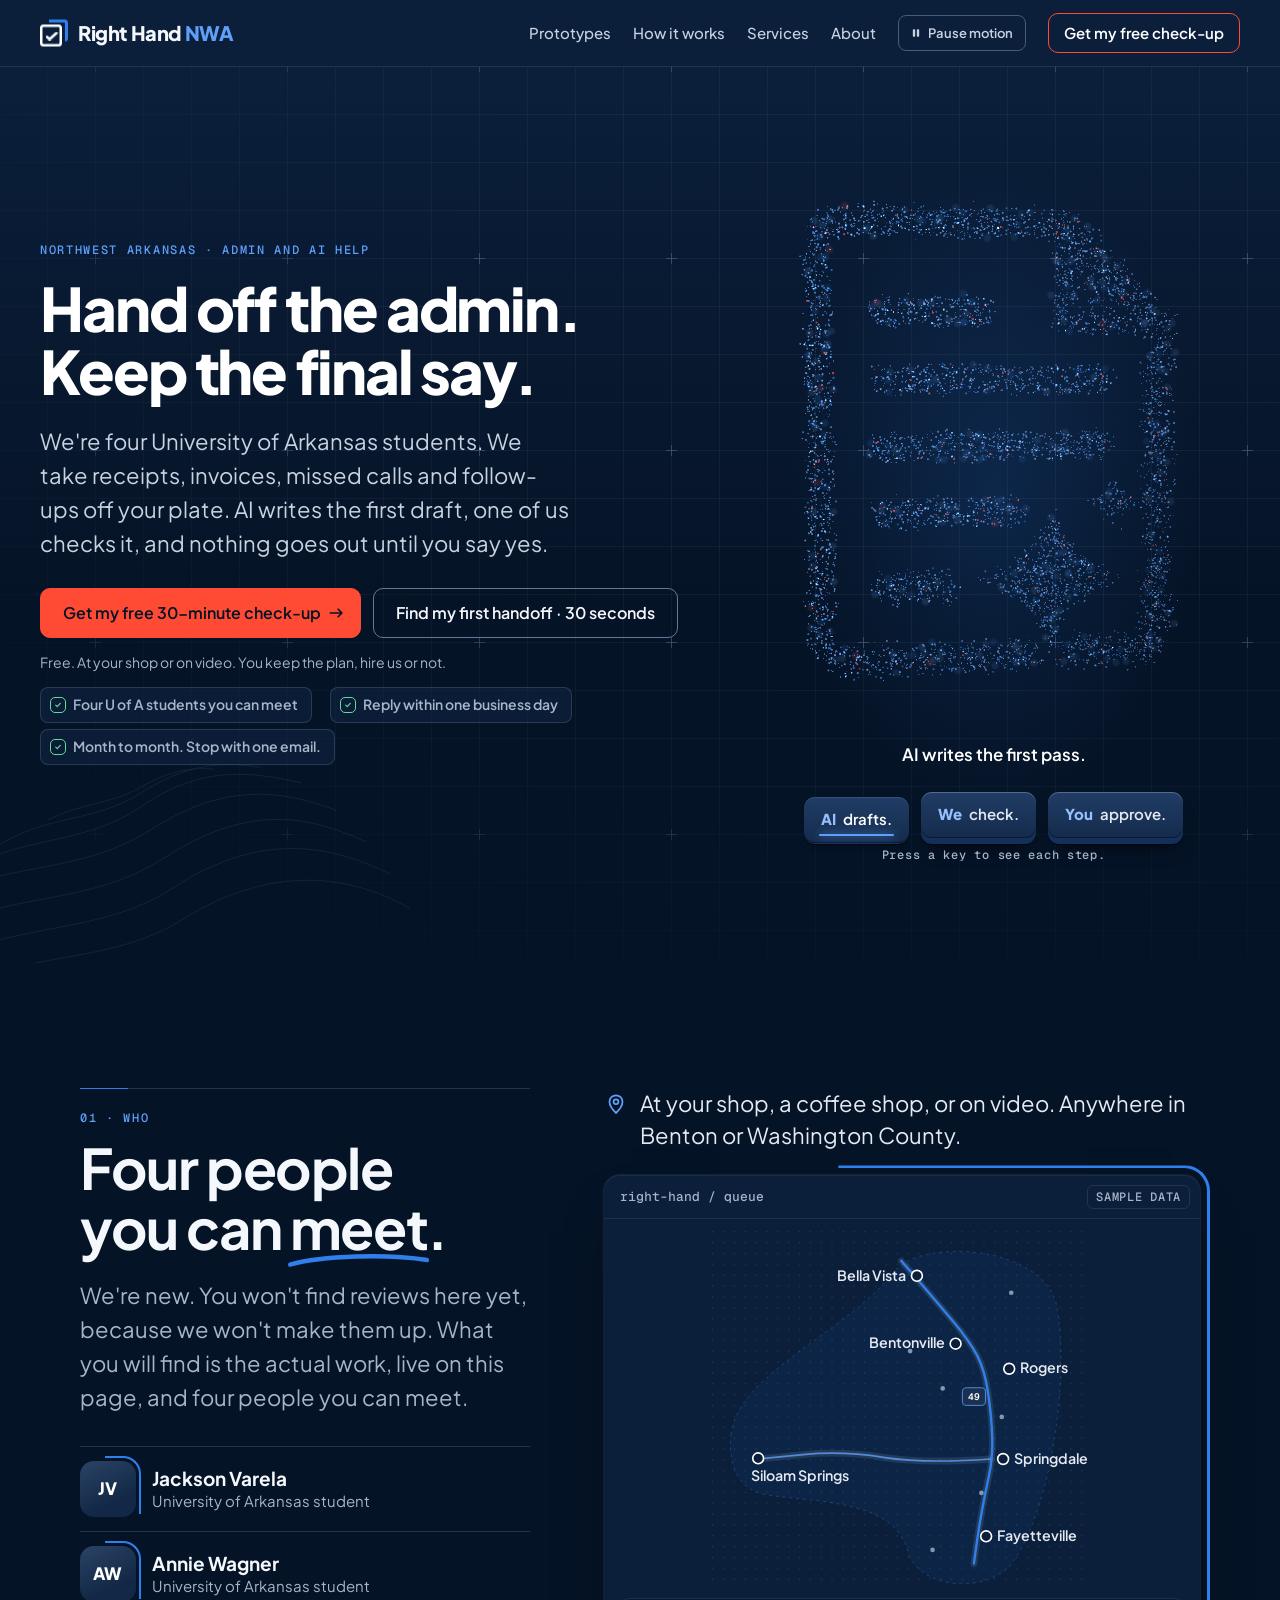
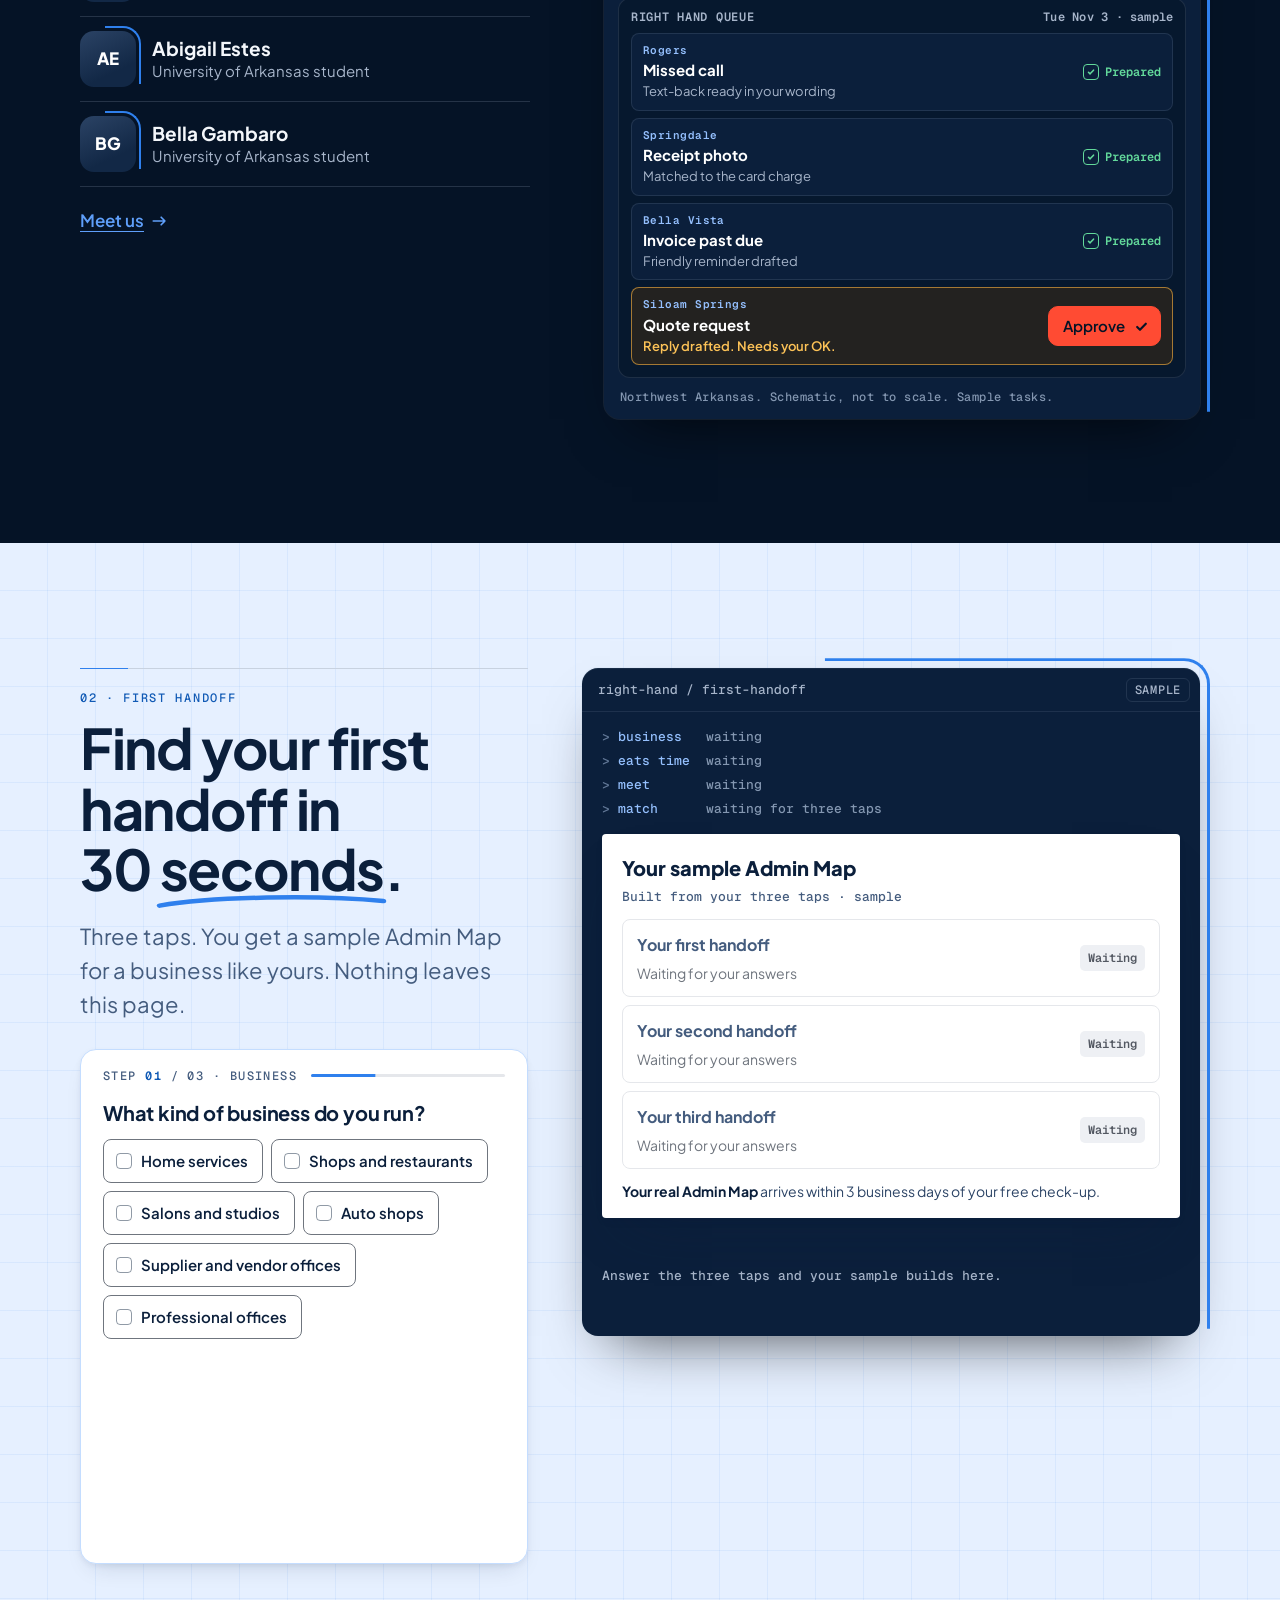
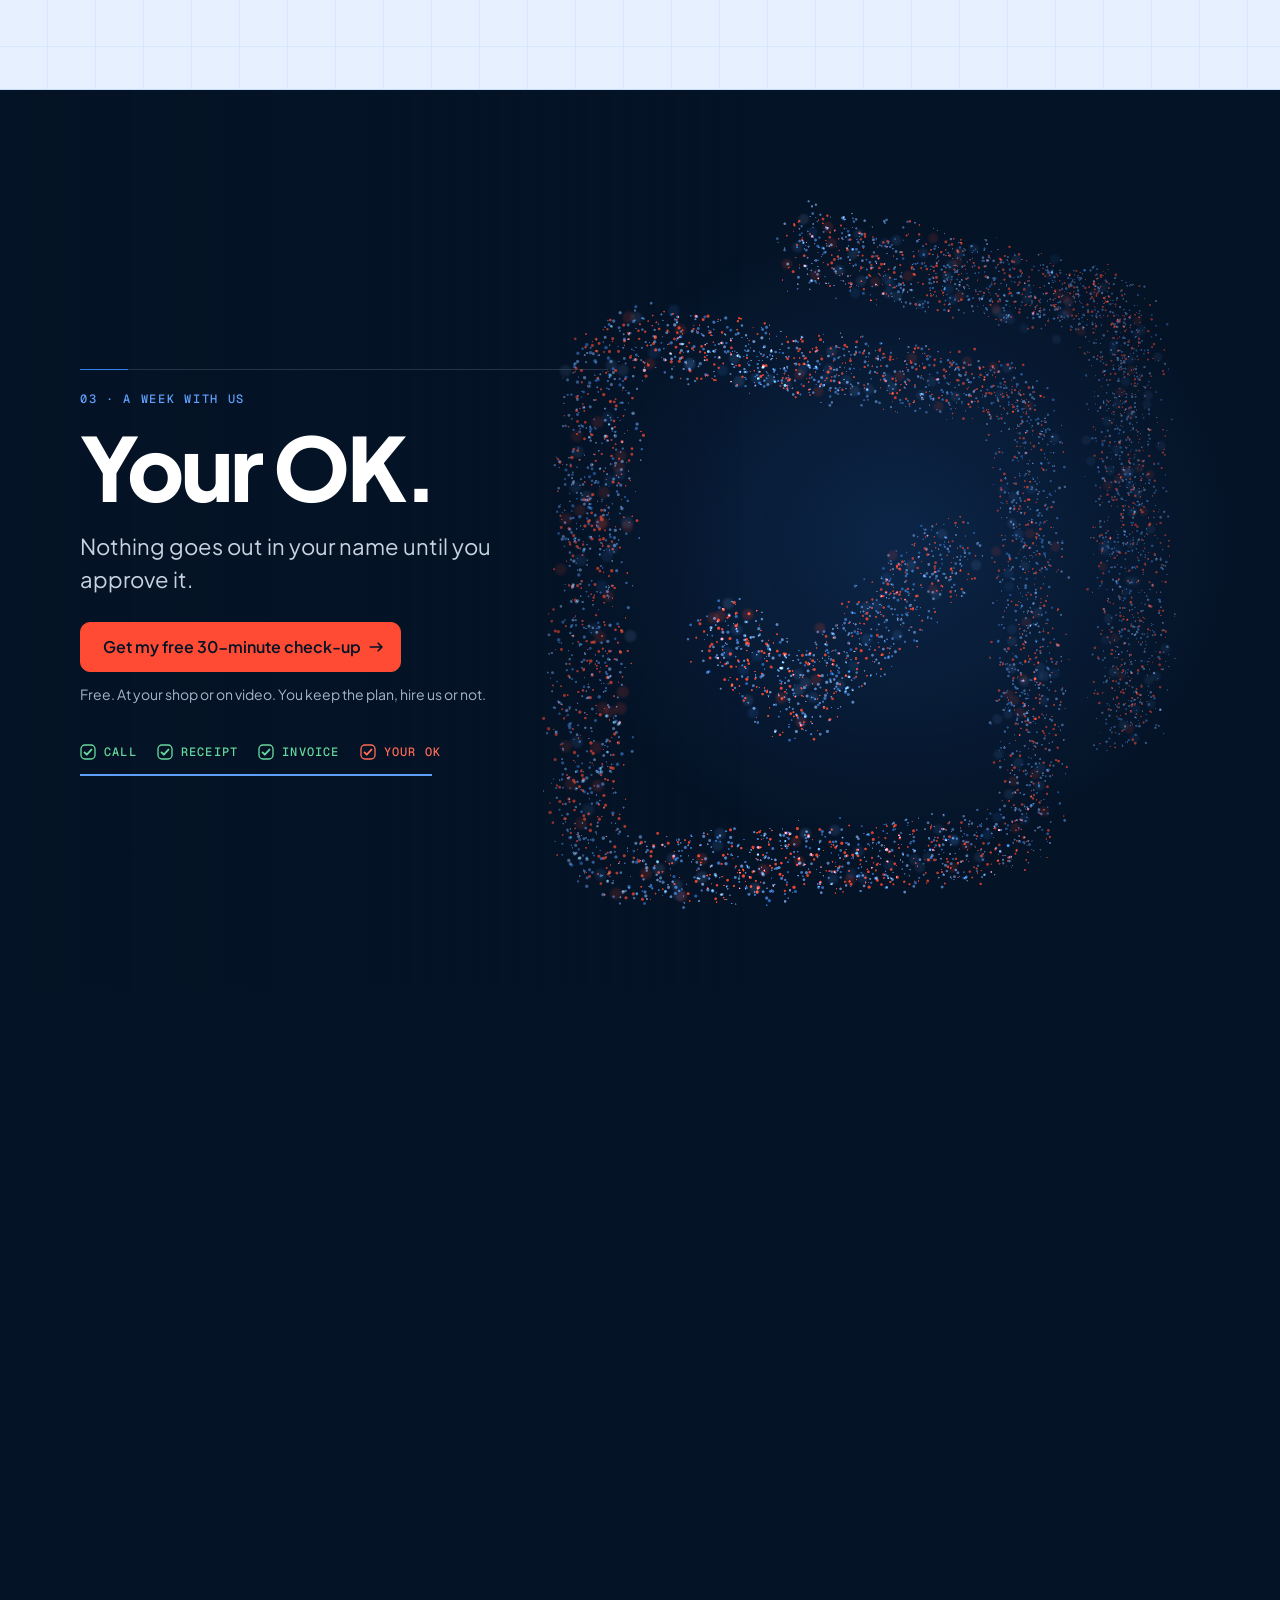
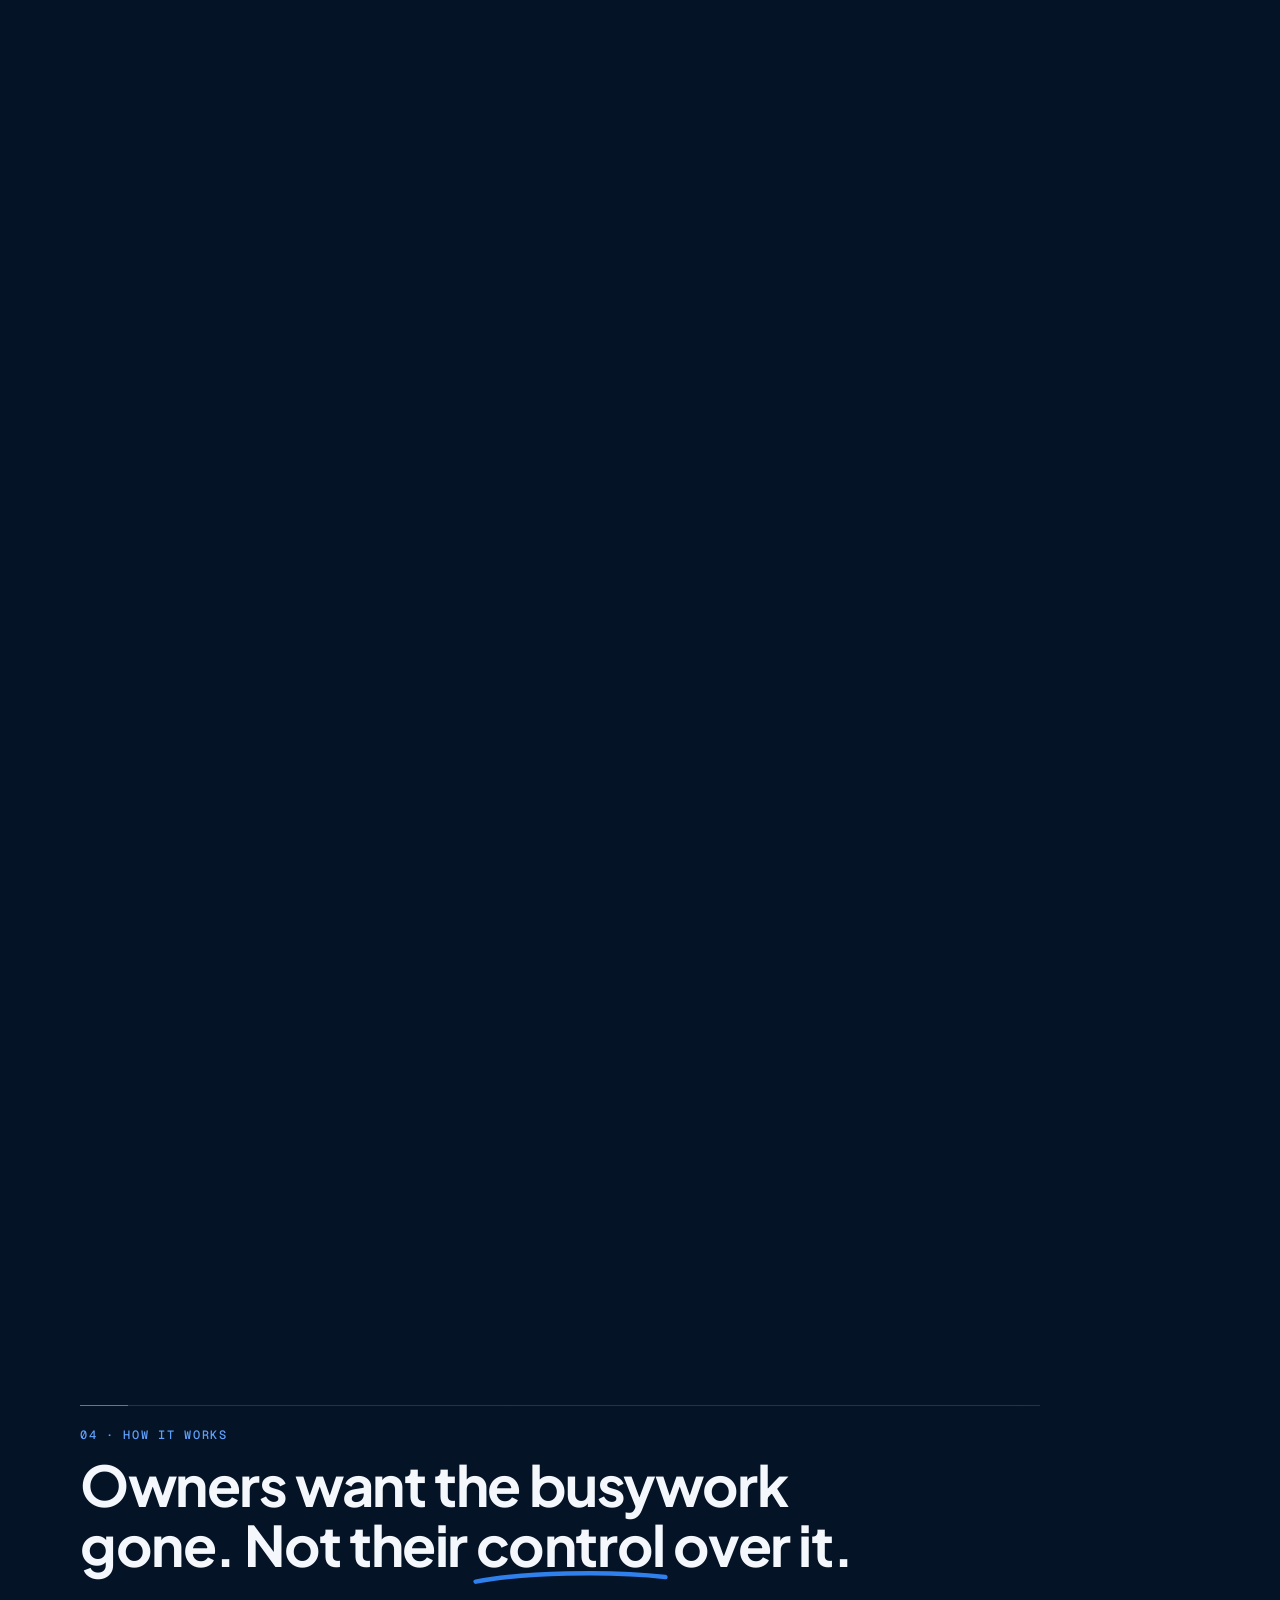
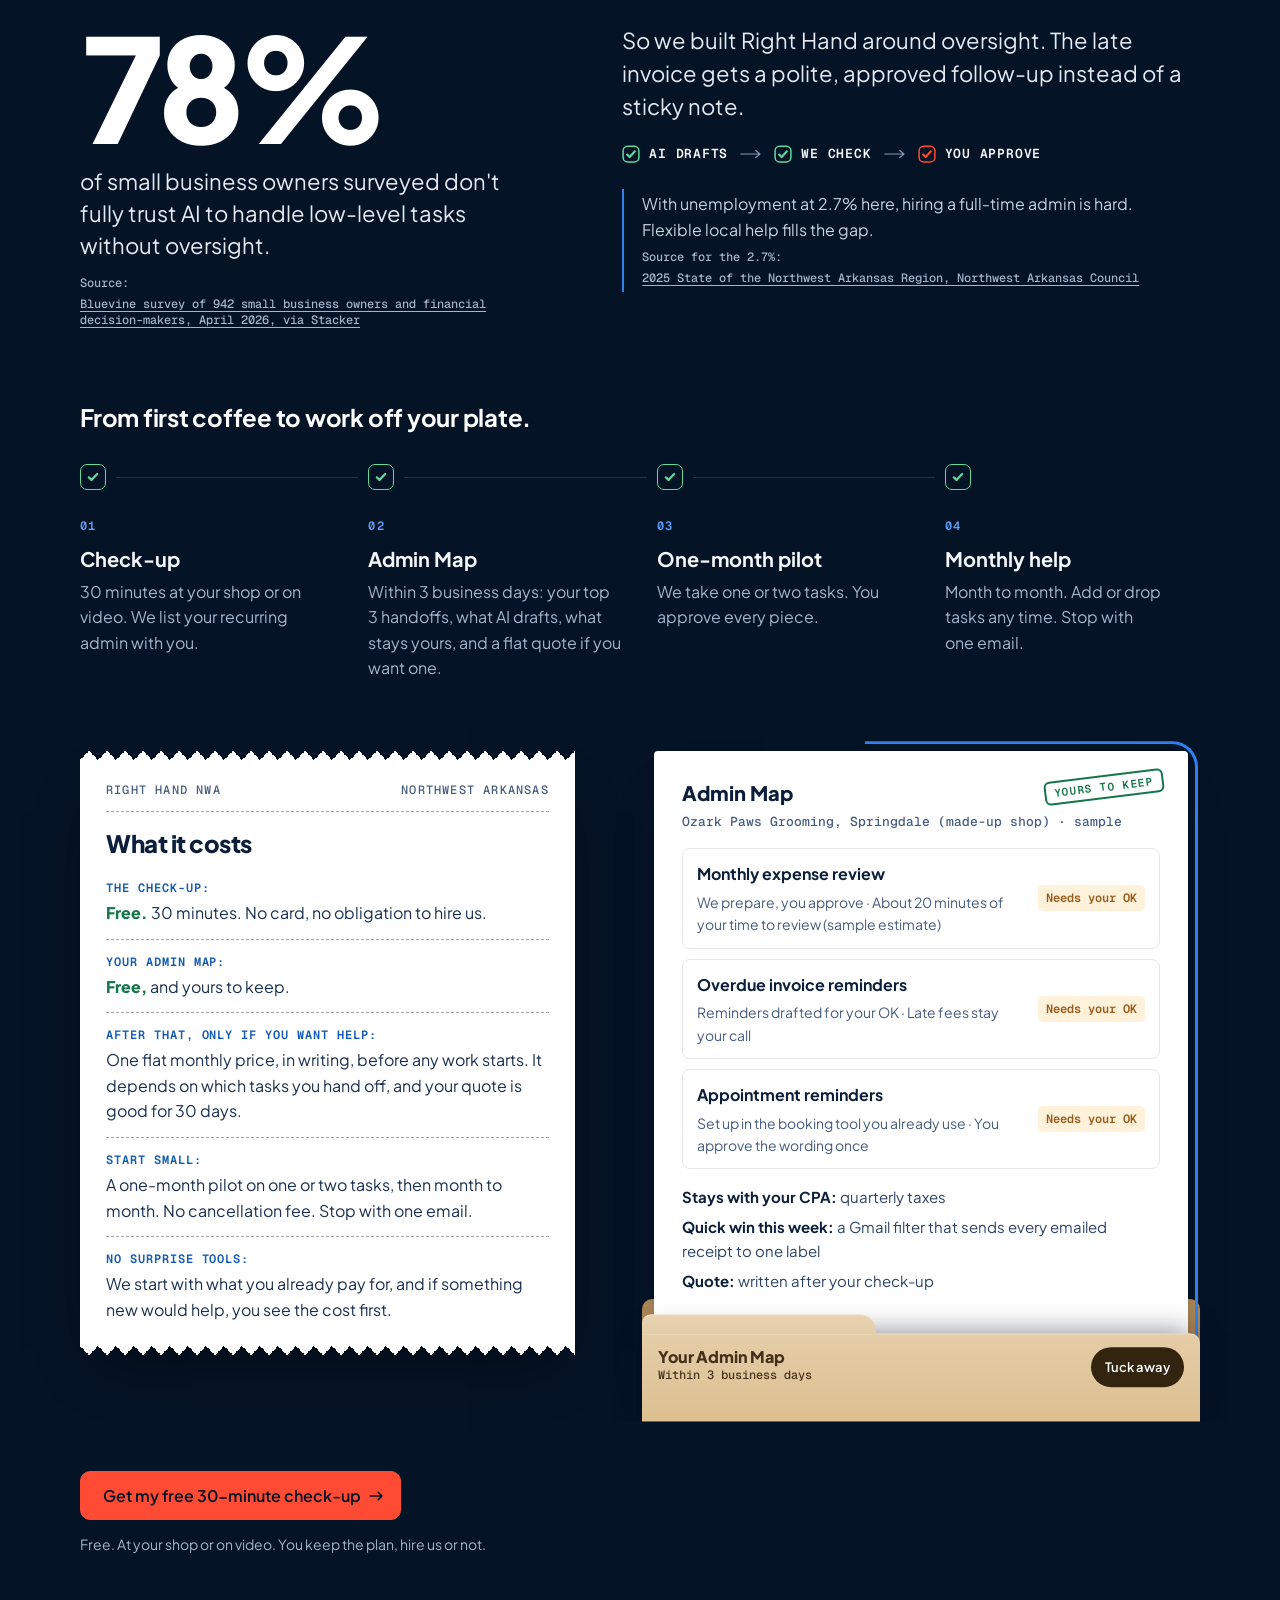
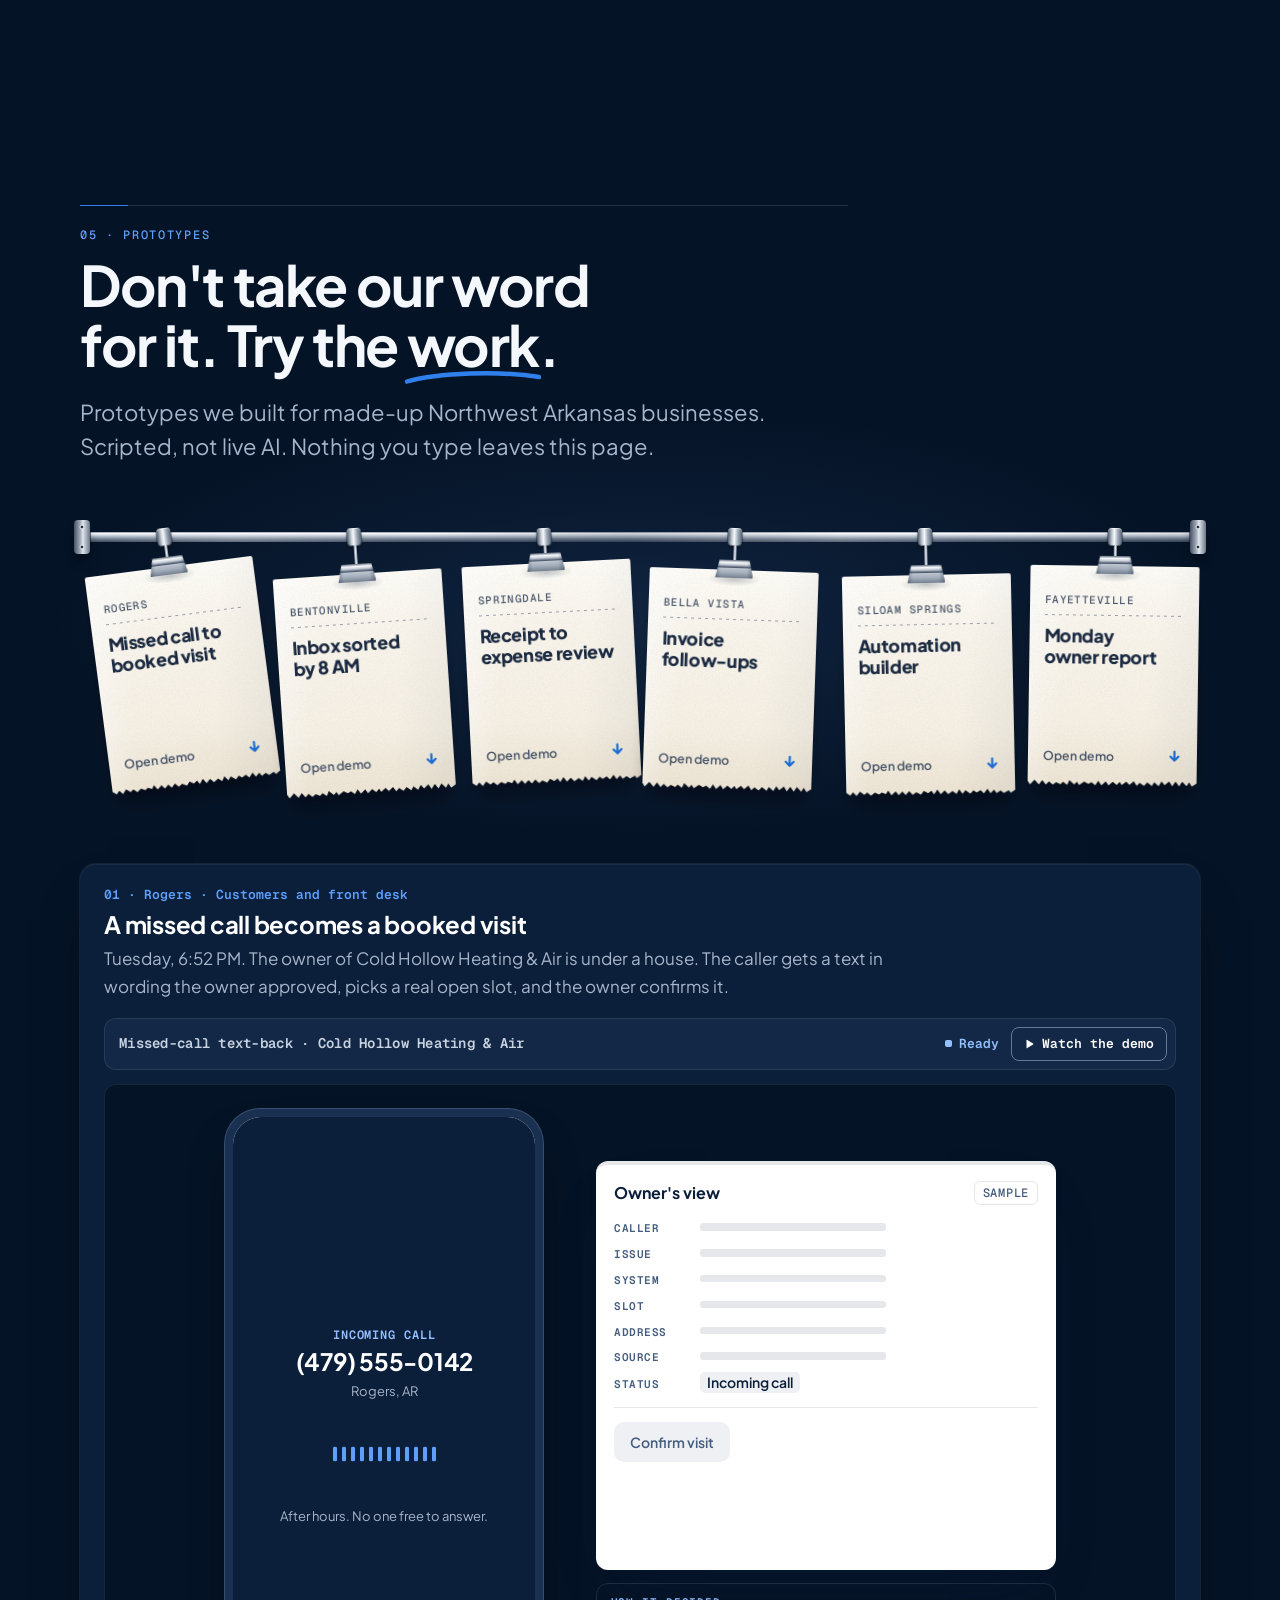
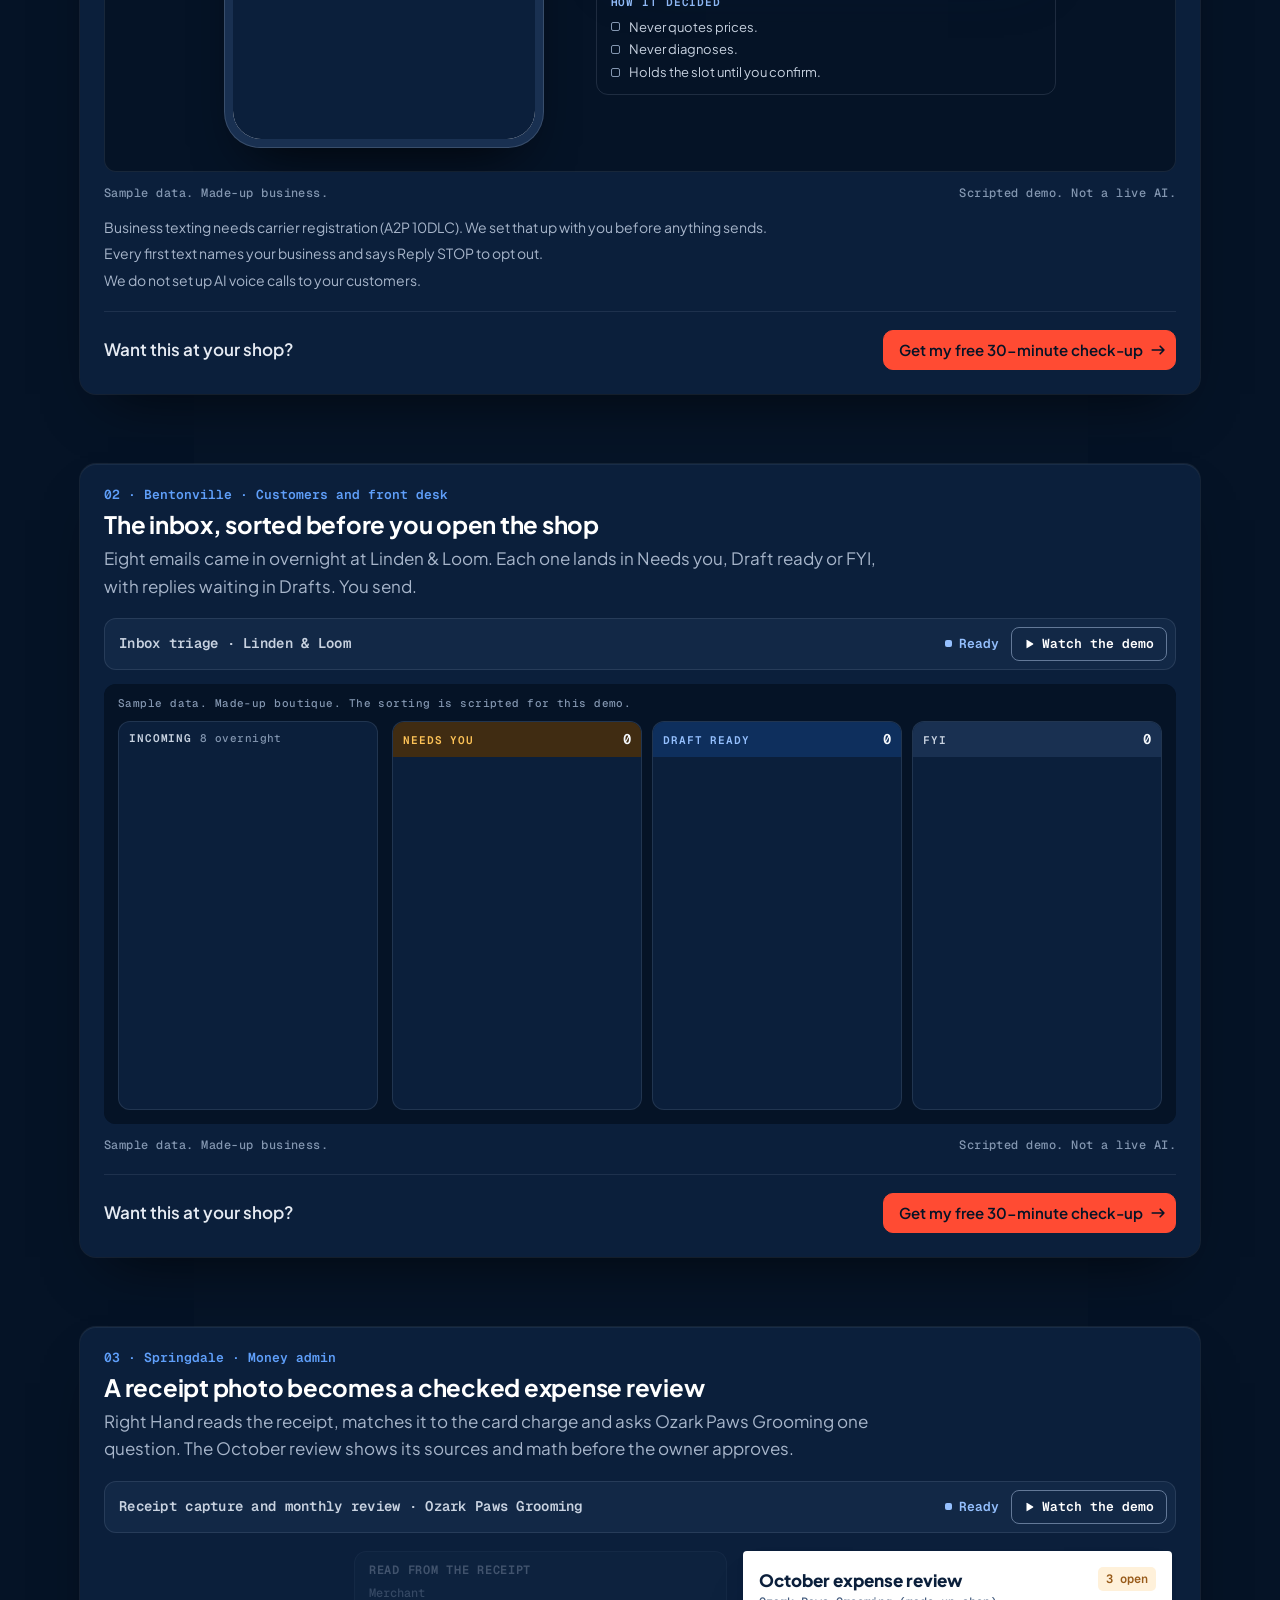
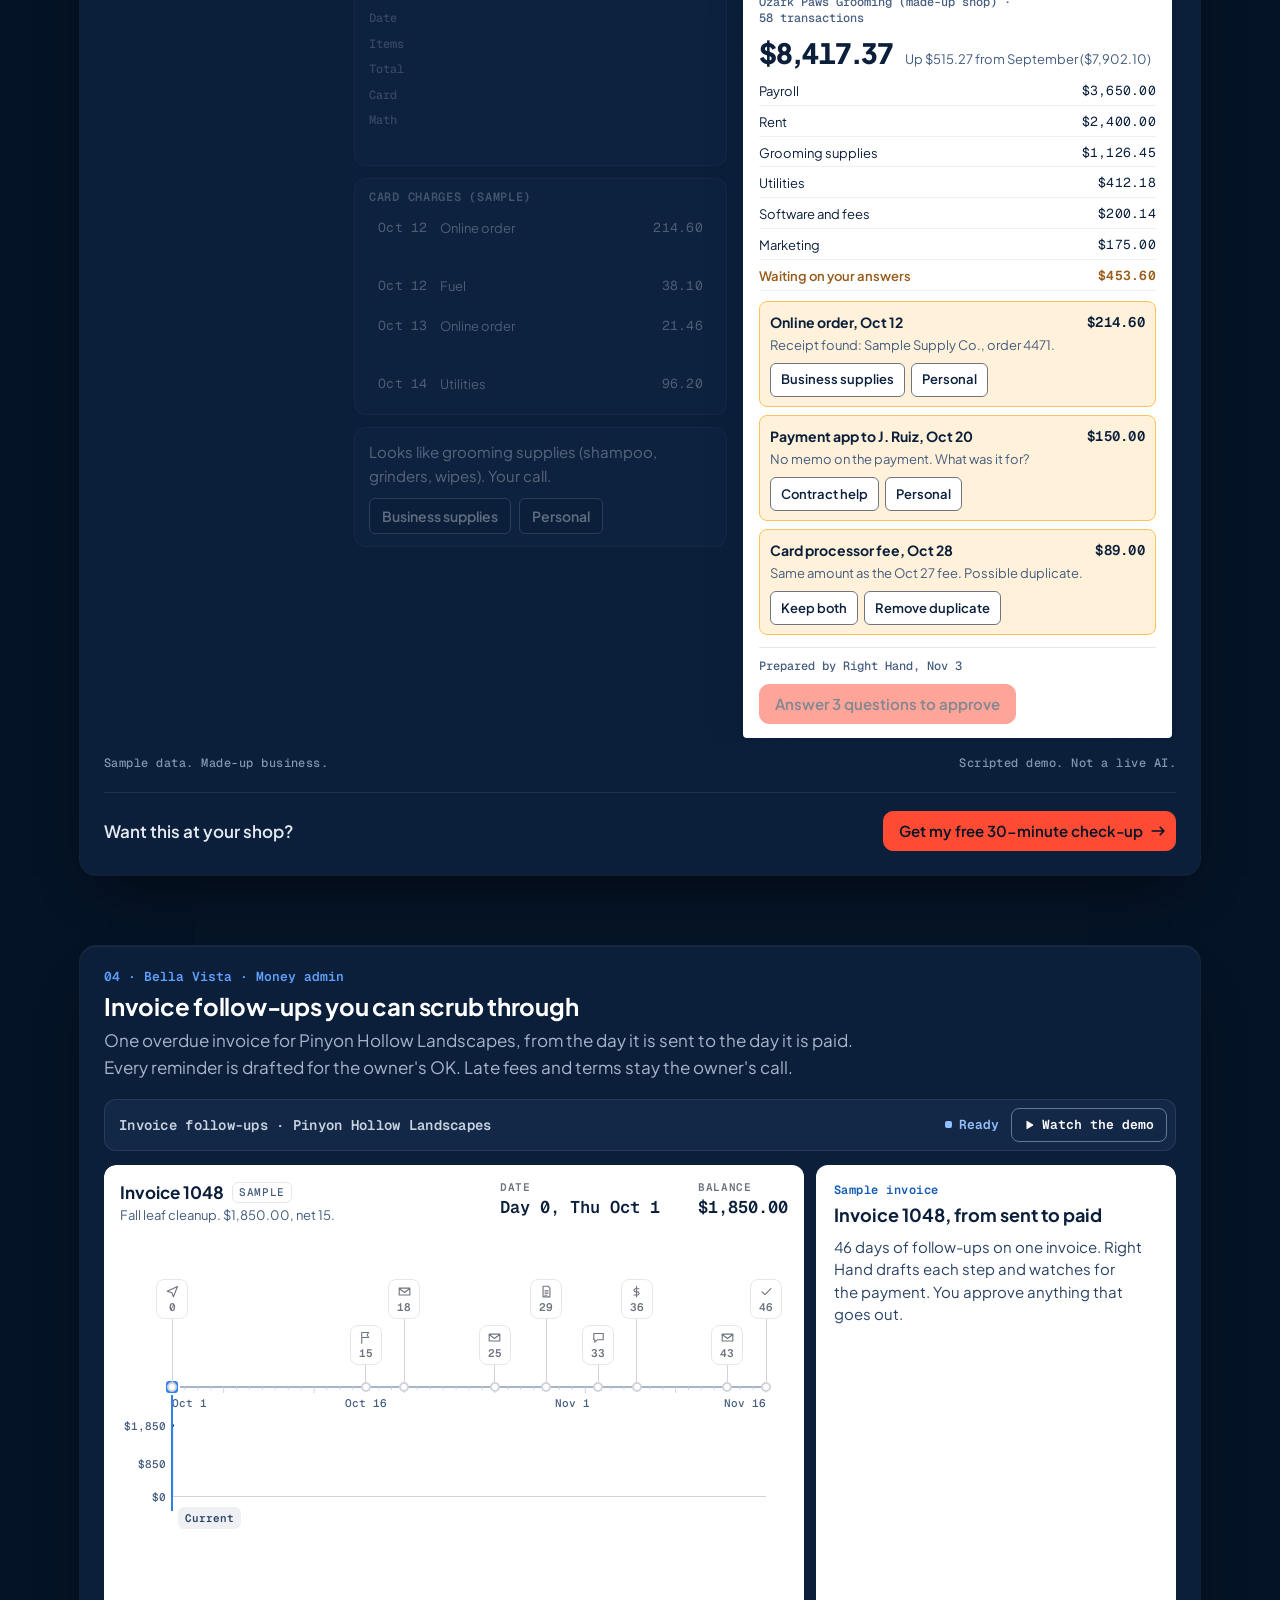
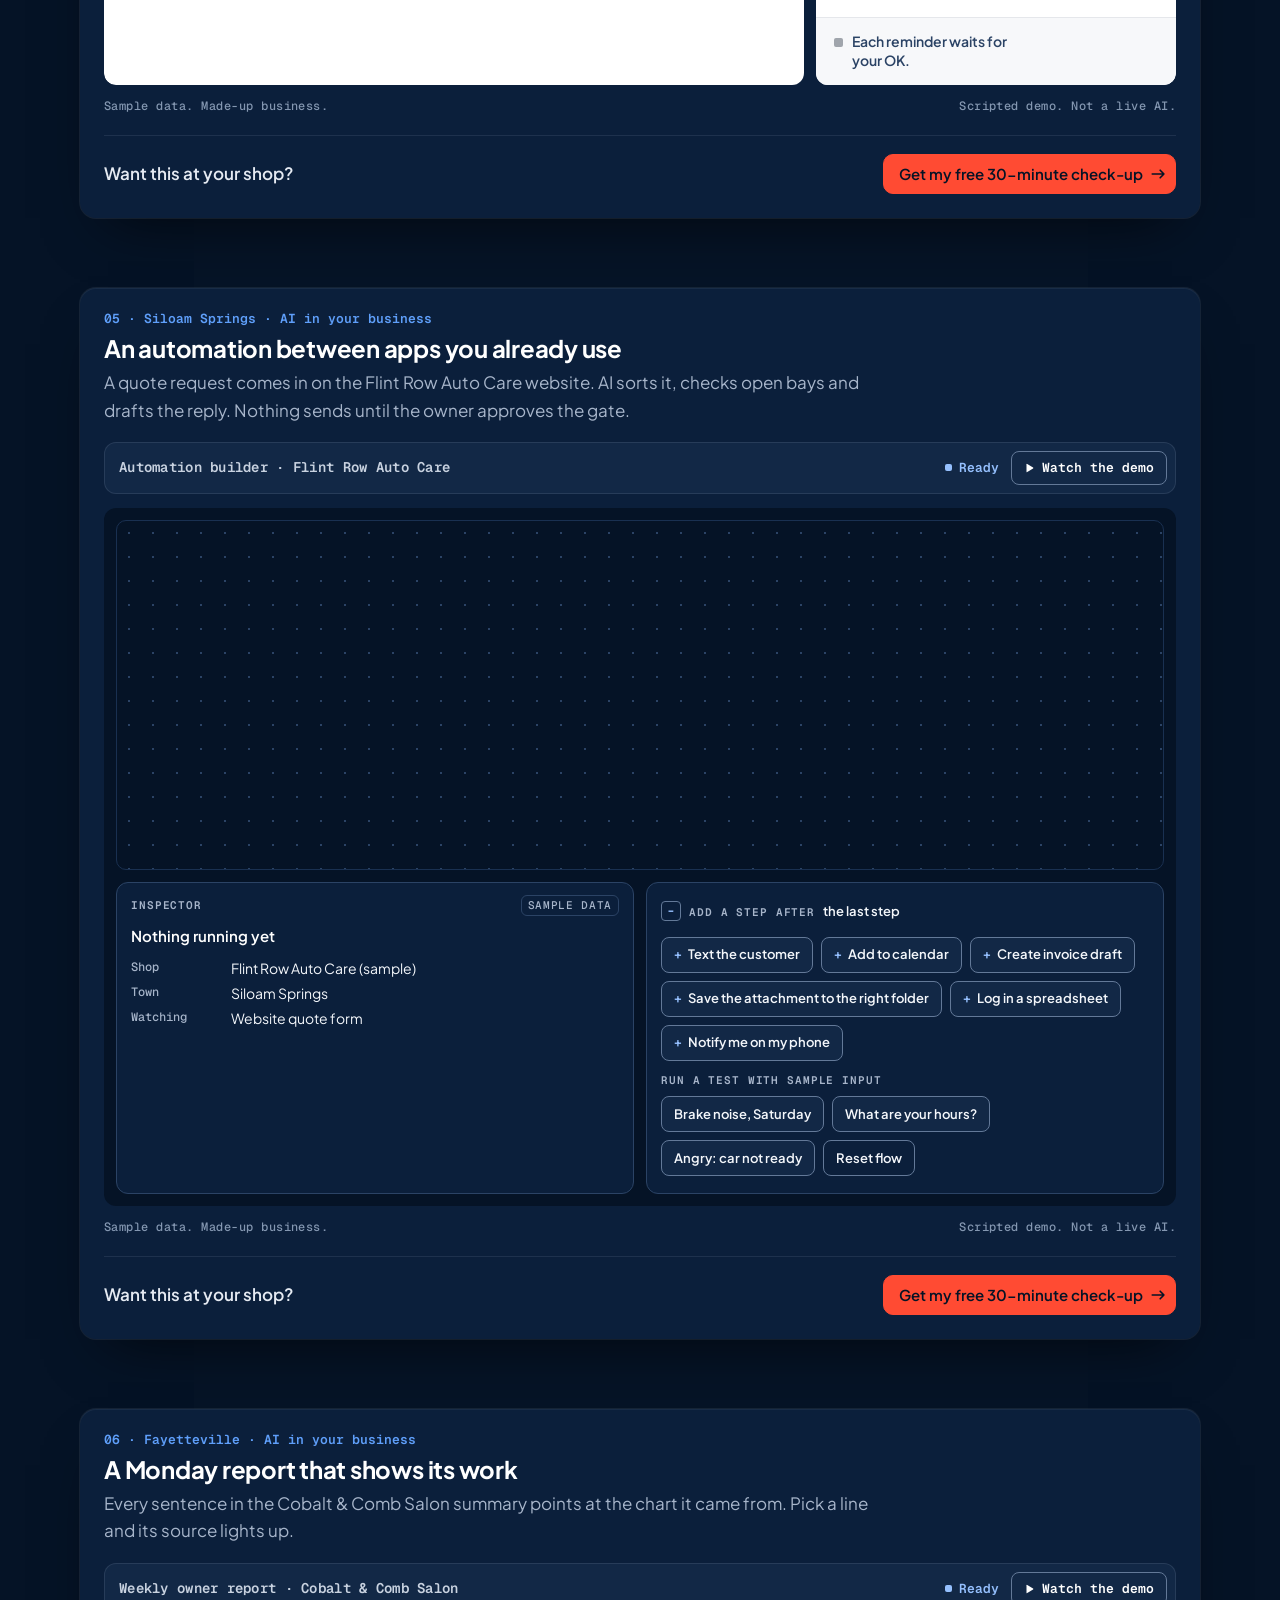
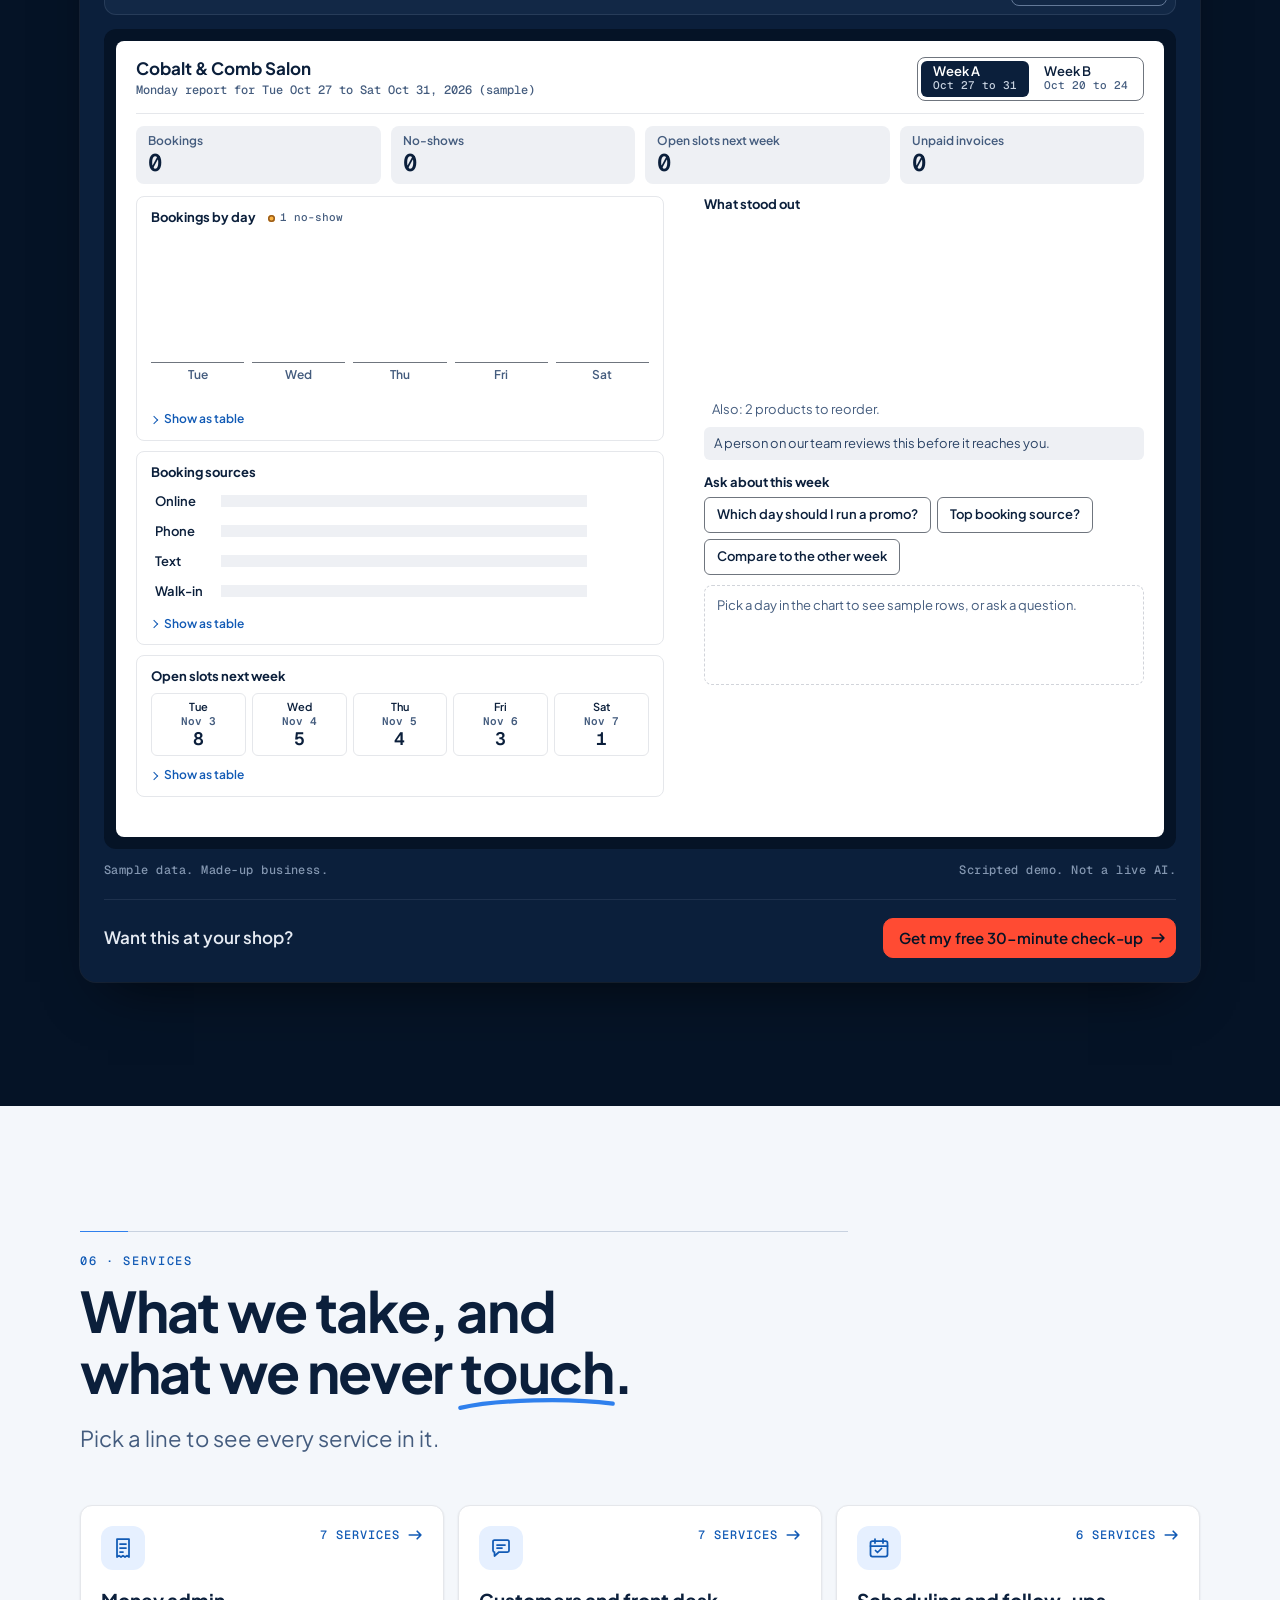
==== commit 2a012ced: "Send check-up requests instead of opening an email draft The form every main button leads to could n" ====
--- a/index.html
+++ b/index.html
@@ -48,6 +48,7 @@
 <script src="assets/demo-player.js" defer></script>
 <script src="assets/services-data.js" defer></script>
 <script src="assets/nwa-map.js" defer></script>
+<script src="assets/config.js" defer></script>
 <script src="assets/site.js" defer></script>
 <script src="assets/demos/calls.js" defer></script>
 <script src="assets/demos/inbox.js" defer></script>
@@ -523,21 +524,26 @@
     </div>
     <form class="composer bracket" data-fx="scan" id="composer" novalidate aria-labelledby="comp-h">
       <h3 id="comp-h">Get your free 30-minute check-up</h3>
-      <p class="sub">Fill in three things. Your email app opens with the message written. You hit send.</p>
+      <p class="sub">Four things and you're done. One of us replies within one business day to set a time.</p>
+      <p class="fine c-back" id="c-back" hidden></p>
       <div class="field"><label for="c-name">Your name</label><input id="c-name" name="name" autocomplete="name" required aria-describedby="c-name-err"><p class="err" id="c-name-err" hidden>Add your name so we know who to reply to.</p></div>
+      <div class="field"><label for="c-contact">Your cell or email</label><input id="c-contact" name="contact" inputmode="email" autocapitalize="off" autocomplete="off" required aria-describedby="c-contact-hint c-contact-err"><p class="hint" id="c-contact-hint">We reply the way you reach us: a text to a cell, an email to an email.</p><p class="err" id="c-contact-err" hidden>Add a 10-digit cell number or a full email address.</p></div>
+      <input type="text" name="website" tabindex="-1" autocomplete="off" aria-hidden="true" style="position:absolute;left:-9999px;width:1px;height:1px">
       <div class="two">
         <div class="field"><label for="c-biz">Business name</label><input id="c-biz" name="business" autocomplete="organization" required aria-describedby="c-biz-err"><p class="err" id="c-biz-err" hidden>Add your business name.</p></div>
         <div class="field"><label for="c-town">Town</label><select id="c-town" name="town" required aria-describedby="c-town-err"><option value="">Pick your town</option><option>Bentonville</option><option>Rogers</option><option>Springdale</option><option>Fayetteville</option><option>Bella Vista</option><option>Siloam Springs</option><option>Lowell</option><option>Cave Springs</option><option>Centerton</option><option>Farmington</option><option>Prairie Grove</option><option>Other NWA town</option></select><p class="err" id="c-town-err" hidden>Pick your town.</p></div>
       </div>
+      <details class="c-more"><summary>Add details <span class="opt">(optional)</span></summary>
       <div class="field"><fieldset><legend>What eats the most time? <span class="opt">(optional)</span></legend><div class="chips" id="c-eats"></div></fieldset></div>
       <div class="field"><fieldset><legend>How and when to meet <span class="opt">(optional)</span></legend><div class="chips" id="c-mode"></div></fieldset><label class="sr-only" for="c-times">Days and times that work</label><input id="c-times" name="times" placeholder="Days and times that work, like Tue or Thu mornings"></div>
+      </details>
       <p class="fine pick-line" id="c-picks" hidden></p>
-      <p class="ws-h fine">Your message</p>
-      <pre class="preview" id="c-preview" aria-live="off"></pre>
-      <div class="c-acts"><button type="submit" class="btn">Open my email to send it</button><button type="button" class="btn ghost" id="c-copy">Copy the message instead</button></div>
+      <details class="c-see"><summary>See exactly what we receive</summary><pre class="preview" id="c-preview" aria-live="off"></pre></details>
+      <div class="c-acts"><button type="submit" class="btn" id="c-send">Send my request</button></div>
+      <p class="fine c-doors">Rather not use a form? <a href="https://ig.me/m/righthandnwa" target="_blank" rel="noopener noreferrer">Message us on Instagram</a>, <a href="mailto:righthandnwa@gmail.com" id="c-mail">open an email draft</a> or <button type="button" class="linkbtn" id="c-copy">copy the message</button>.</p>
       <ul class="proof" data-fx="cascade" aria-label="The fine print"><li><svg class="ck" viewBox="0 0 24 24" aria-hidden="true"><path pathLength="1" d="M6.5 12.5l3.5 3.5 7.5-8"/></svg>Free. Nothing to buy.</li><li><svg class="ck" viewBox="0 0 24 24" aria-hidden="true"><path pathLength="1" d="M6.5 12.5l3.5 3.5 7.5-8"/></svg>You keep the plan.</li><li><svg class="ck" viewBox="0 0 24 24" aria-hidden="true"><path pathLength="1" d="M6.5 12.5l3.5 3.5 7.5-8"/></svg>We reply within one business day.</li></ul>
       <p class="c-status" id="c-status" role="status"></p>
-      <div class="confirm" id="c-confirm" hidden tabindex="-1"><p><b>Your email app should be open with the message ready. Hit send there.</b> One of us replies within one business day from righthandnwa@gmail.com. Nothing opened? Copy the message and email <a href="mailto:righthandnwa@gmail.com">righthandnwa@gmail.com</a>.</p></div>
+      <div class="confirm" id="c-confirm" hidden tabindex="-1"><p><b id="c-confirm-h">Your check-up request is in.</b> <span id="c-confirm-msg">One of us replies within one business day to set a time.</span> Nothing by tomorrow evening? <a href="https://ig.me/m/righthandnwa" target="_blank" rel="noopener noreferrer">Message us on Instagram</a> or email <a href="mailto:righthandnwa@gmail.com">righthandnwa@gmail.com</a> and we will find it.</p></div>
     </form>
   </div>
 </section>
@@ -614,7 +620,7 @@
       <li><a href="about/">About</a></li>
       <li><a href="https://www.instagram.com/righthandnwa/" target="_blank" rel="noopener noreferrer">Instagram</a></li>
     </ul></nav>
-    <p class="fine"><!-- page-fine:start -->We are not a CPA firm, law firm or payroll provider. Nothing here is tax, legal or accounting advice. Every demo business on this page is made up. Nothing you type in the prototypes or the check-up form is sent anywhere: the check-up form only writes an email draft in your own email app. The email sign-up sends us your email address, the address of this page and the address of the page that linked you here.<!-- page-fine:end --></p>
+    <p class="fine"><!-- page-fine:start -->We are not a CPA firm, law firm or payroll provider. Nothing here is tax, legal or accounting advice. Every demo business on this page is made up. Nothing you type in the prototypes leaves this page. The check-up form and the email sign-up send what you enter, the address of this page and the address of the page that linked you here to our private list, a Google Form our team owns. It is never sold or shared.<!-- page-fine:end --></p>
   </div>
 </footer>
 <!-- chrome:footer:end -->
--- a/assets/site.css
+++ b/assets/site.css
@@ -698,3 +698,20 @@
   .top .lockup .mark{view-transition-name:rh-mark}
   ::view-transition-old(root),::view-transition-new(root){animation-duration:.22s}
 }
+
+/* check-up request: contact hint, the "what we receive" disclosure, other ways to reach us, the returning-visitor line */
+.composer .hint{margin-top:4px;font-size:.8125rem;line-height:1.4;color:var(--navy-600)}
+.c-see{margin-top:14px}
+.c-see summary{cursor:pointer;min-height:44px;display:flex;align-items:center;font-size:.9375rem;font-weight:600;color:var(--navy-700)}
+.c-see .preview{margin-top:0}
+.composer .c-doors{margin-top:12px;line-height:1.7}
+.composer .c-doors a,.composer .c-doors .linkbtn{color:var(--blue-700);font-weight:600;text-decoration:underline;text-underline-offset:4px}
+.composer .c-back{margin-top:10px;padding:10px 12px;border-radius:var(--r-sm);background:var(--navy-50);color:var(--navy-900)}
+.composer .btn[disabled]{opacity:.7;cursor:progress}
+.c-more{margin-top:14px;border-top:1px solid var(--gray-200)}
+.c-more summary{cursor:pointer;min-height:44px;display:flex;align-items:center;gap:6px;font-size:.9375rem;font-weight:600;color:var(--navy-900)}
+.c-more .opt{font-weight:400;color:var(--navy-600)}
+.c-more summary,.c-see summary{list-style:none}
+.c-more summary::-webkit-details-marker,.c-see summary::-webkit-details-marker{display:none}
+.c-more summary::after,.c-see summary::after{content:"+";margin-left:auto;font-weight:400;font-size:1.25rem;line-height:1;color:var(--navy-600)}
+.c-more[open] > summary::after,.c-see[open] > summary::after{content:"\2212"}
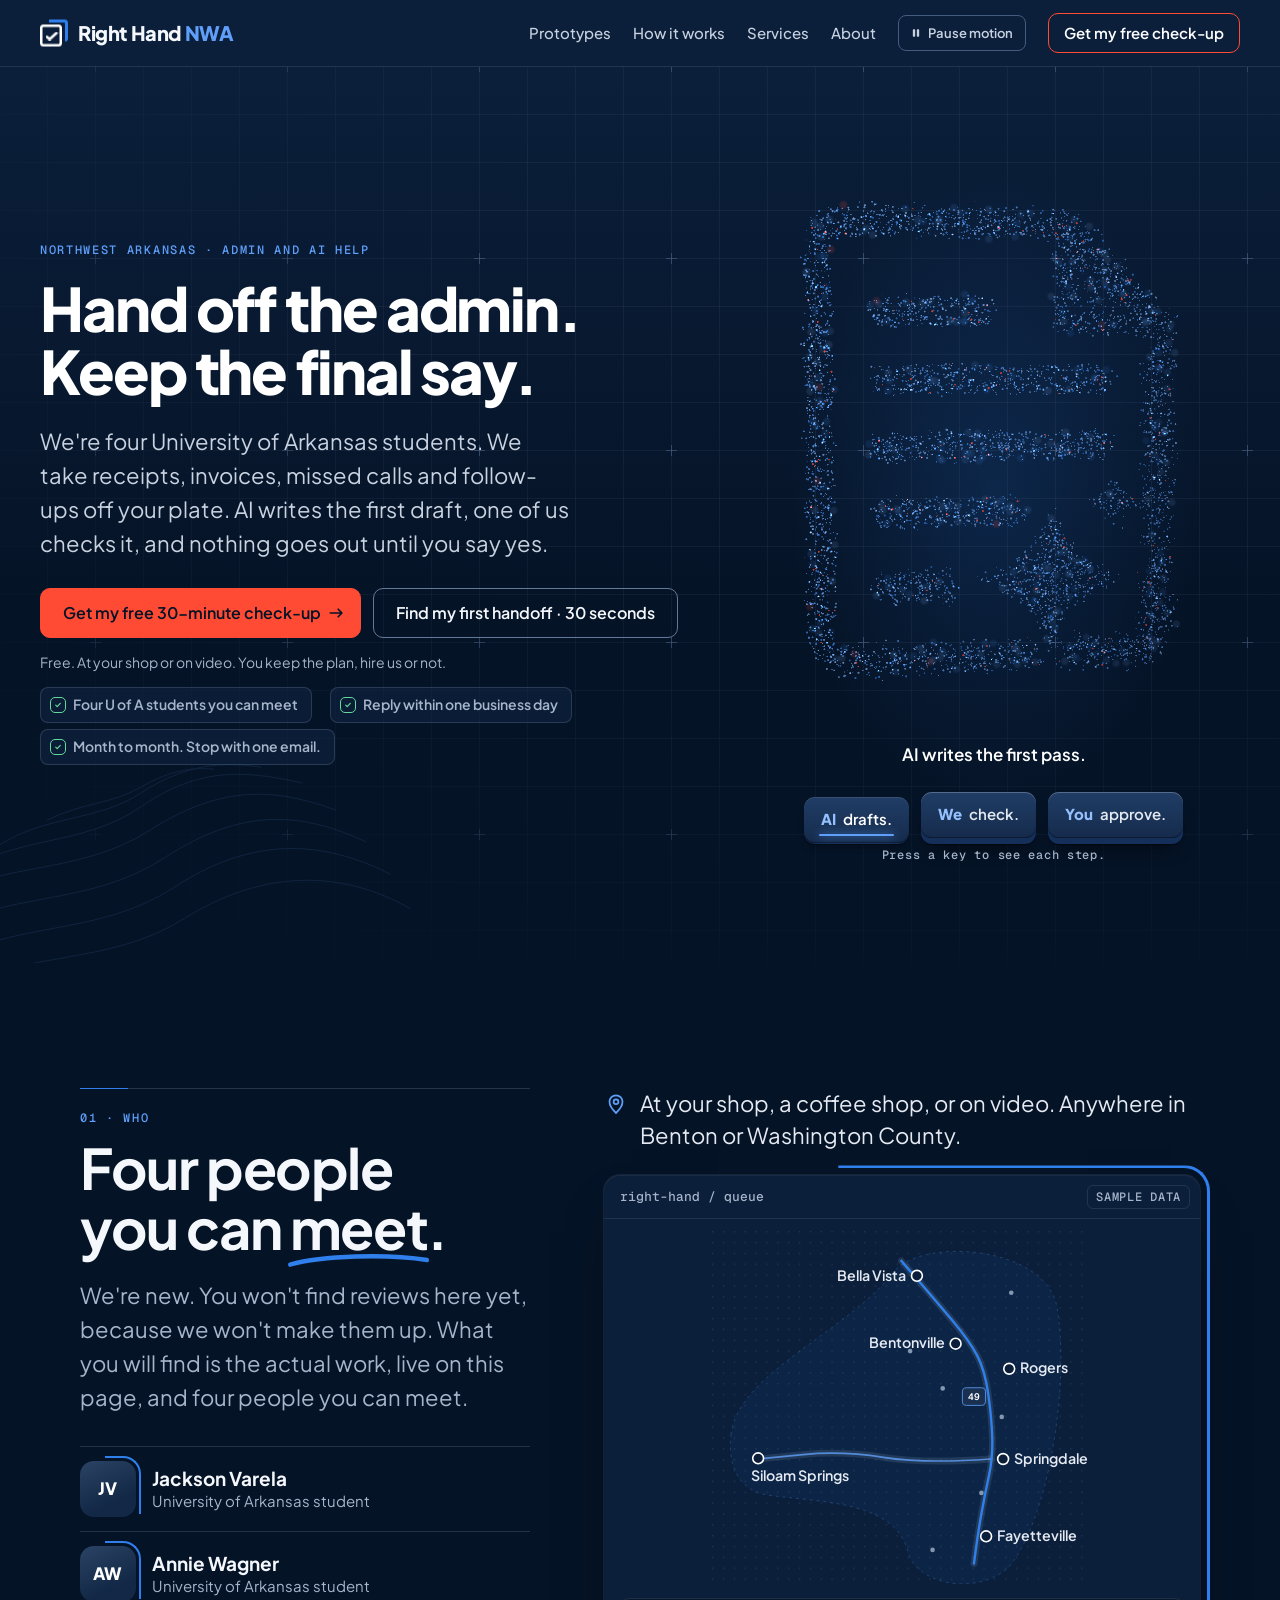
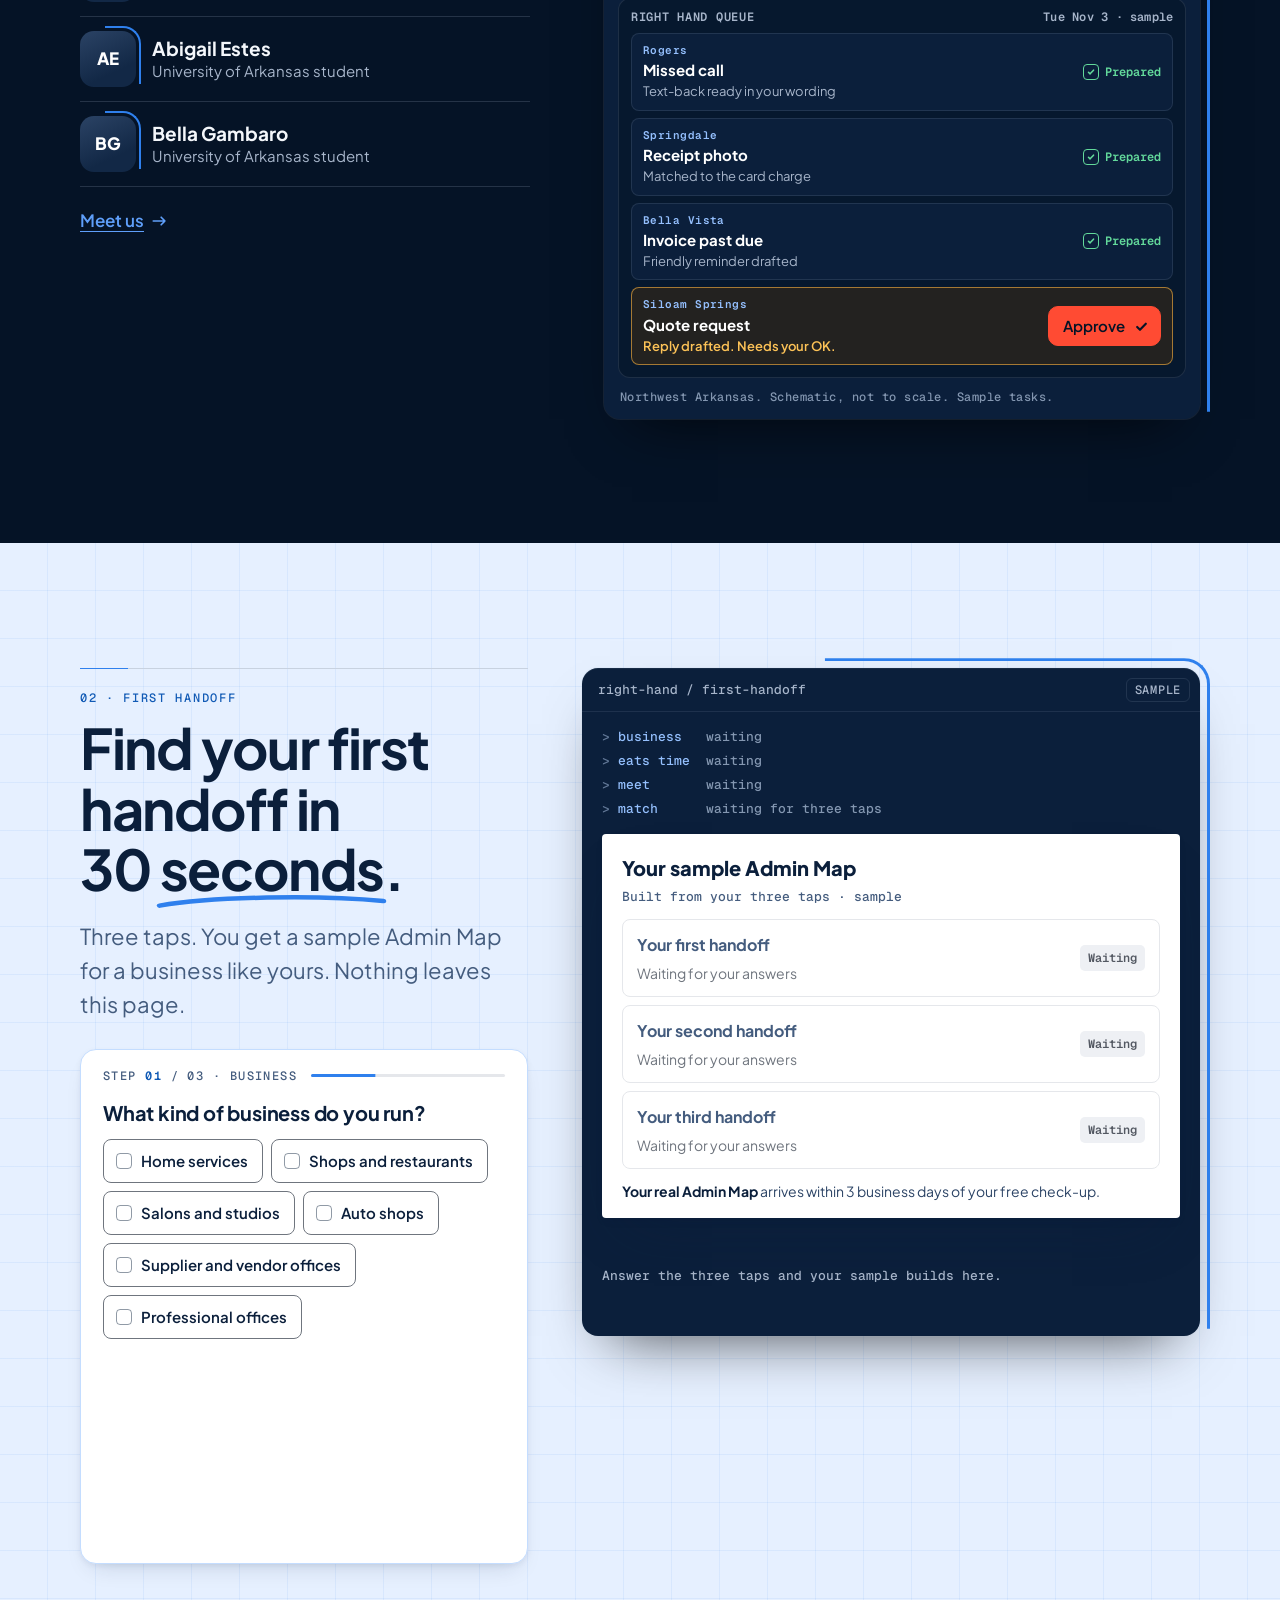
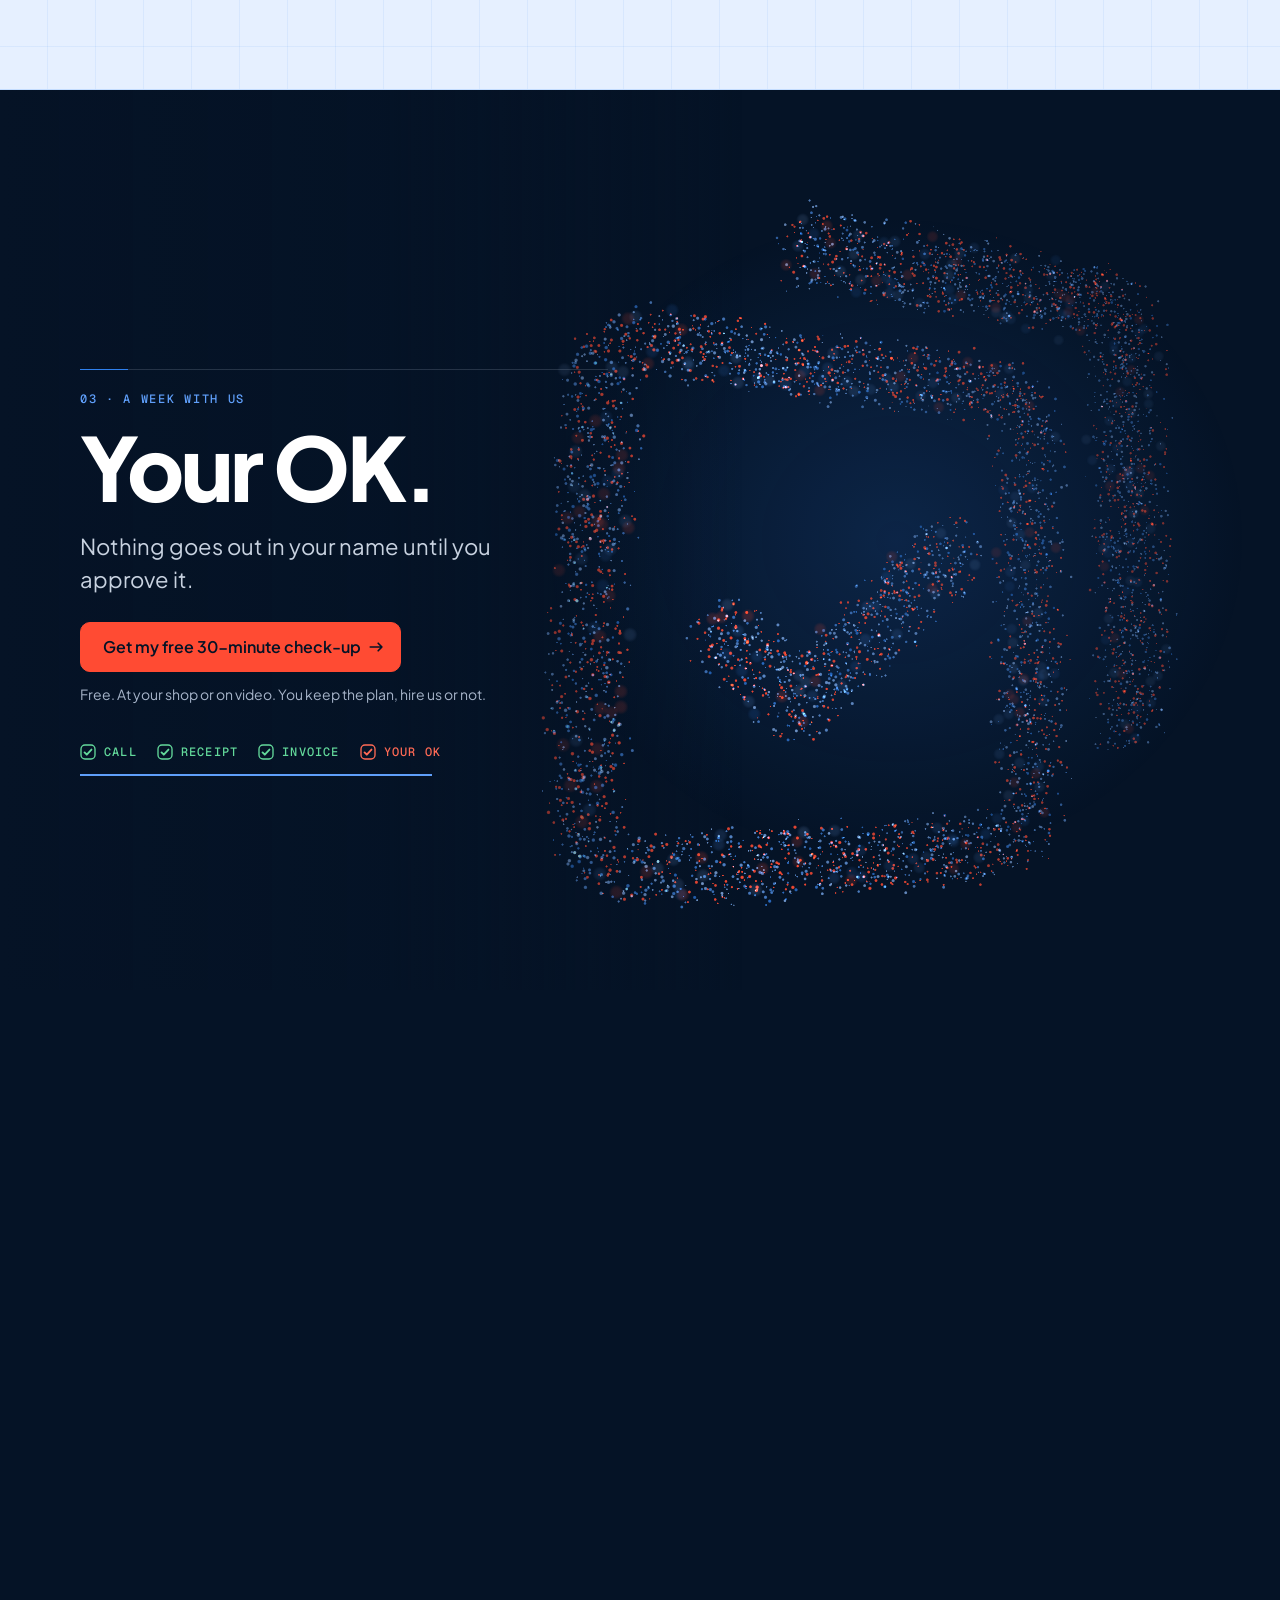
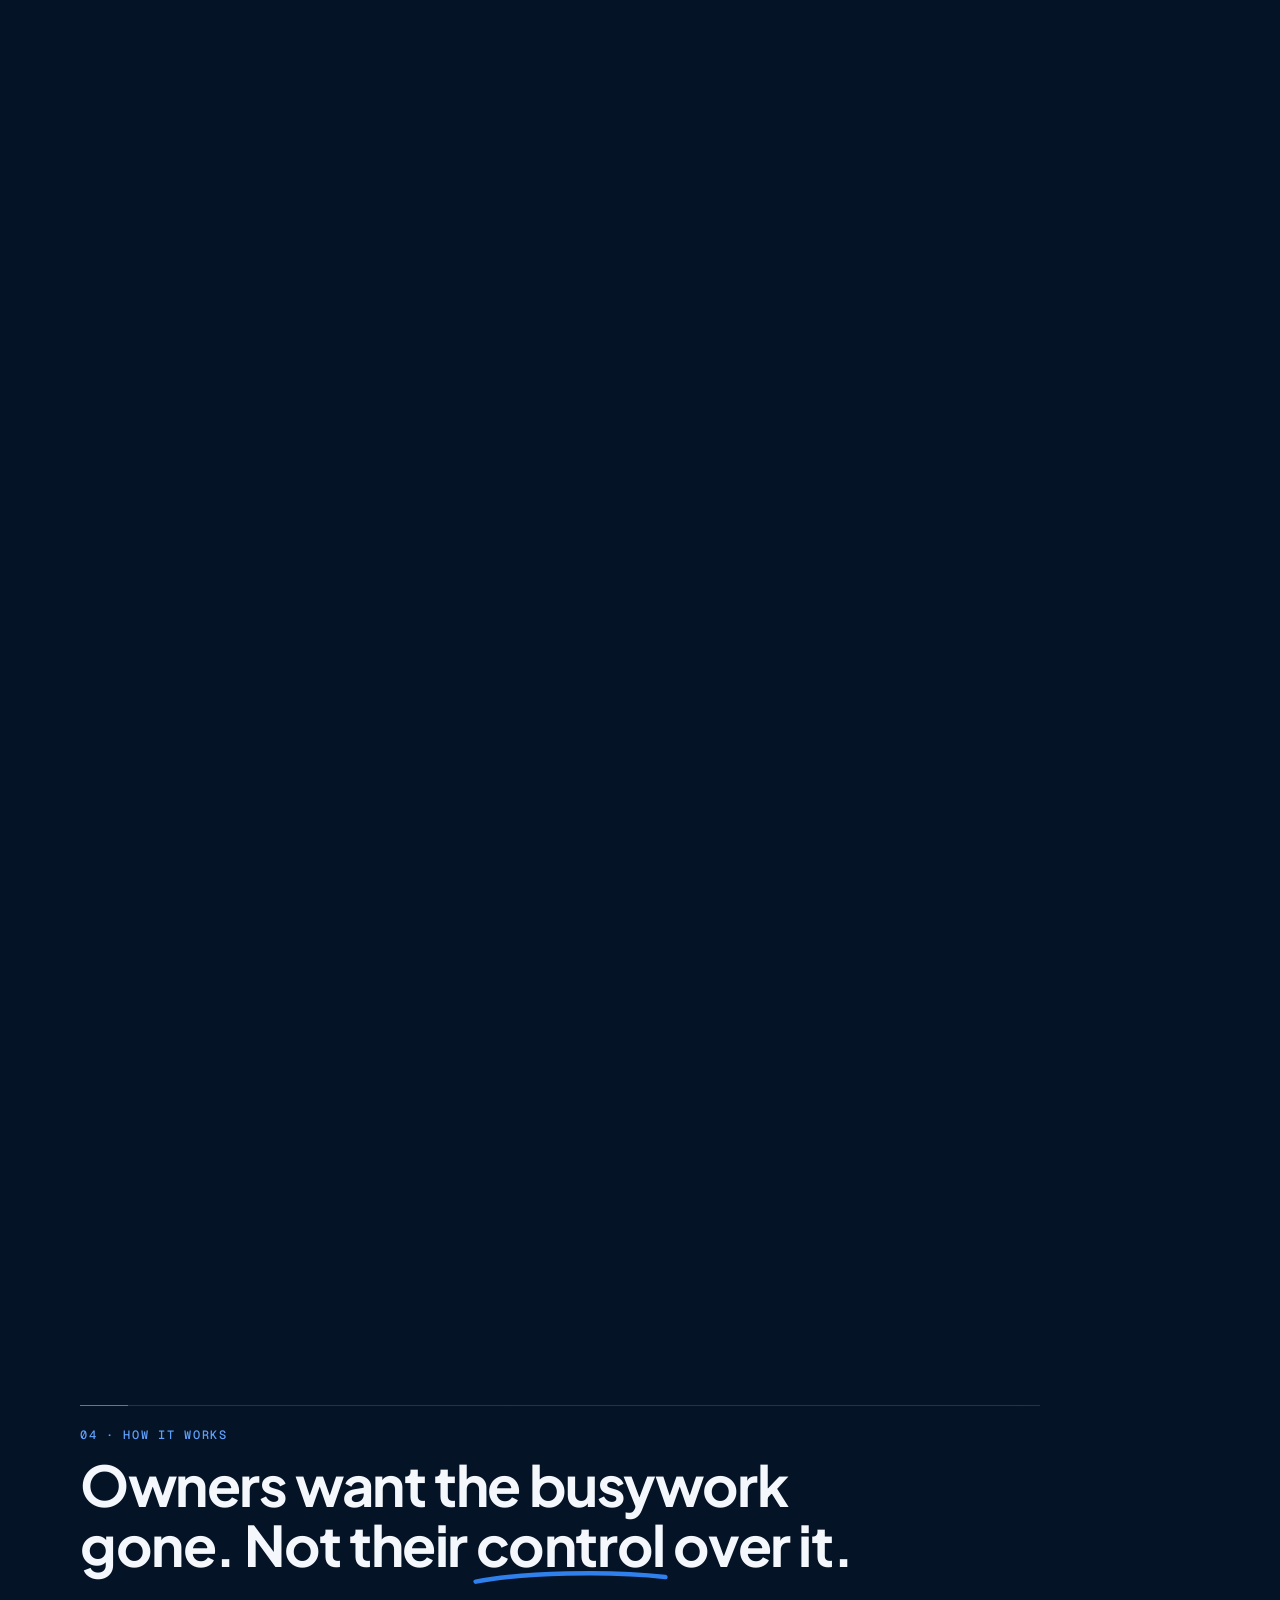
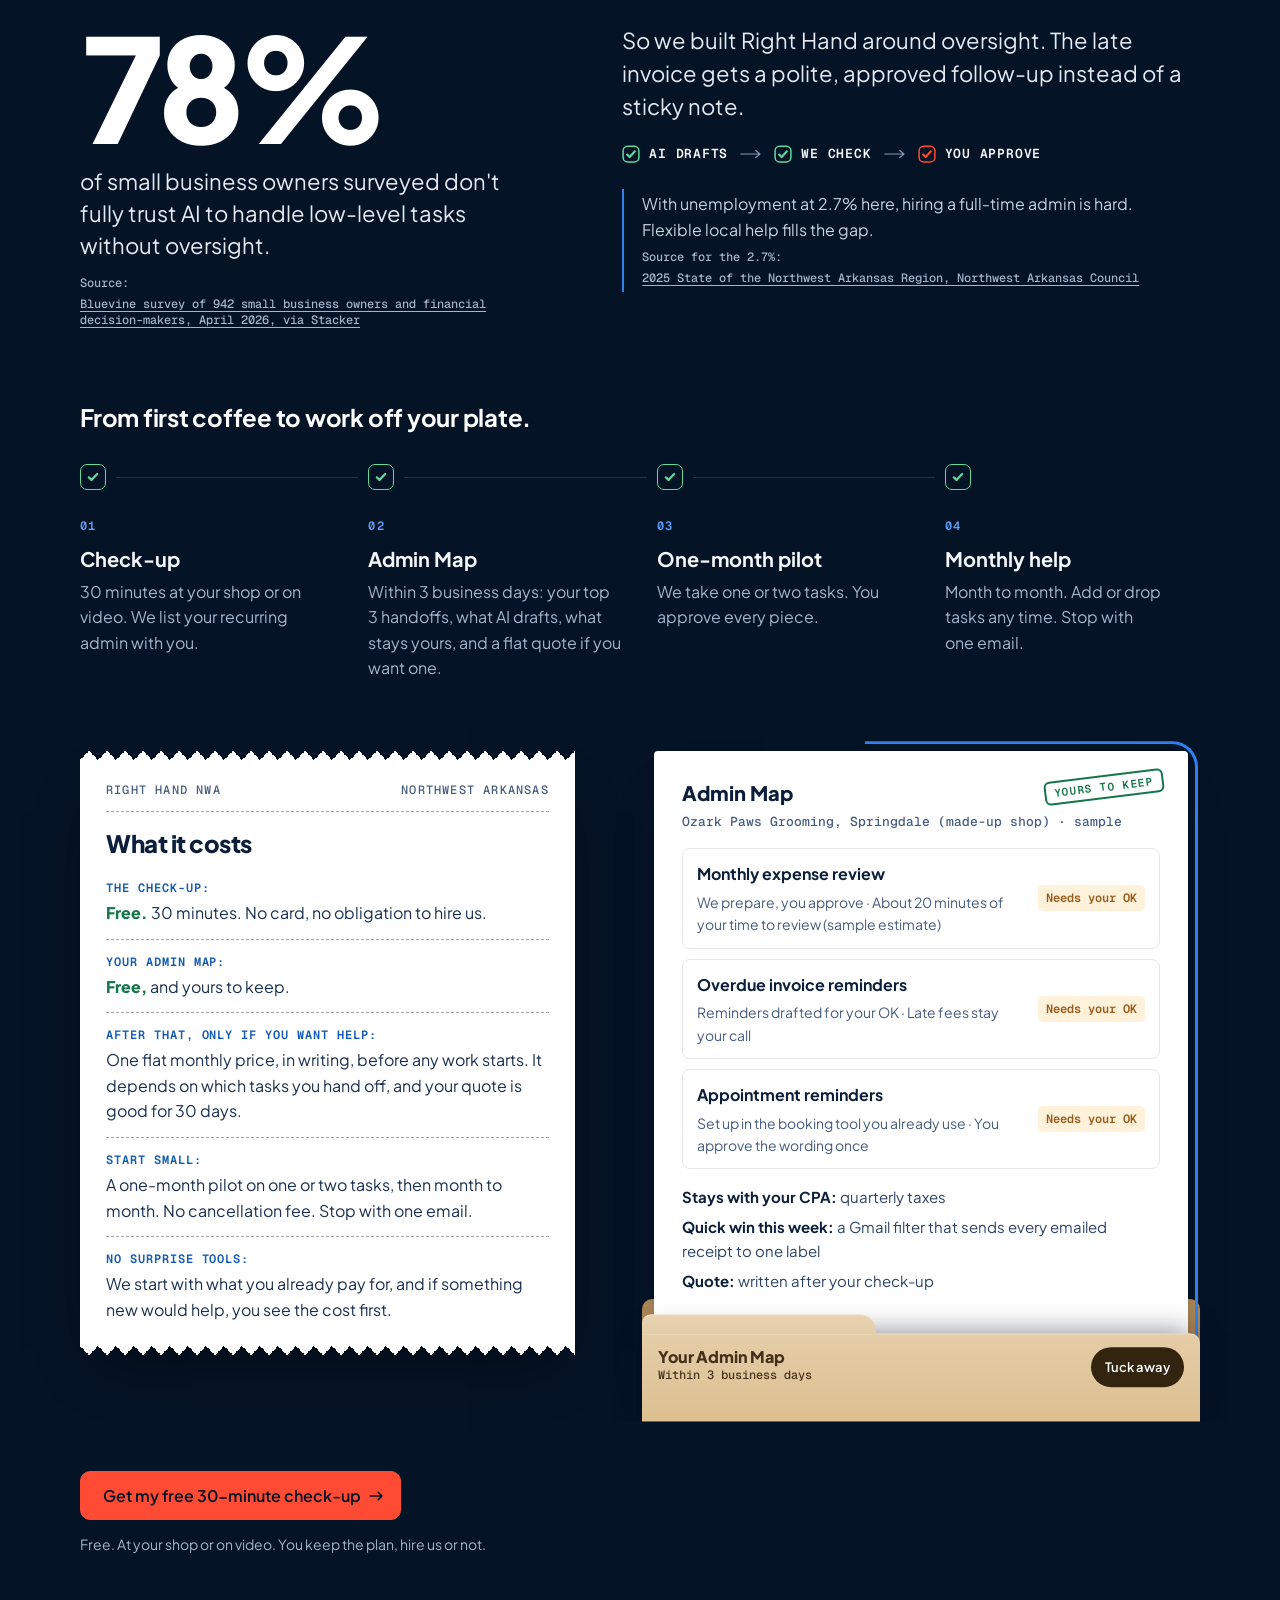
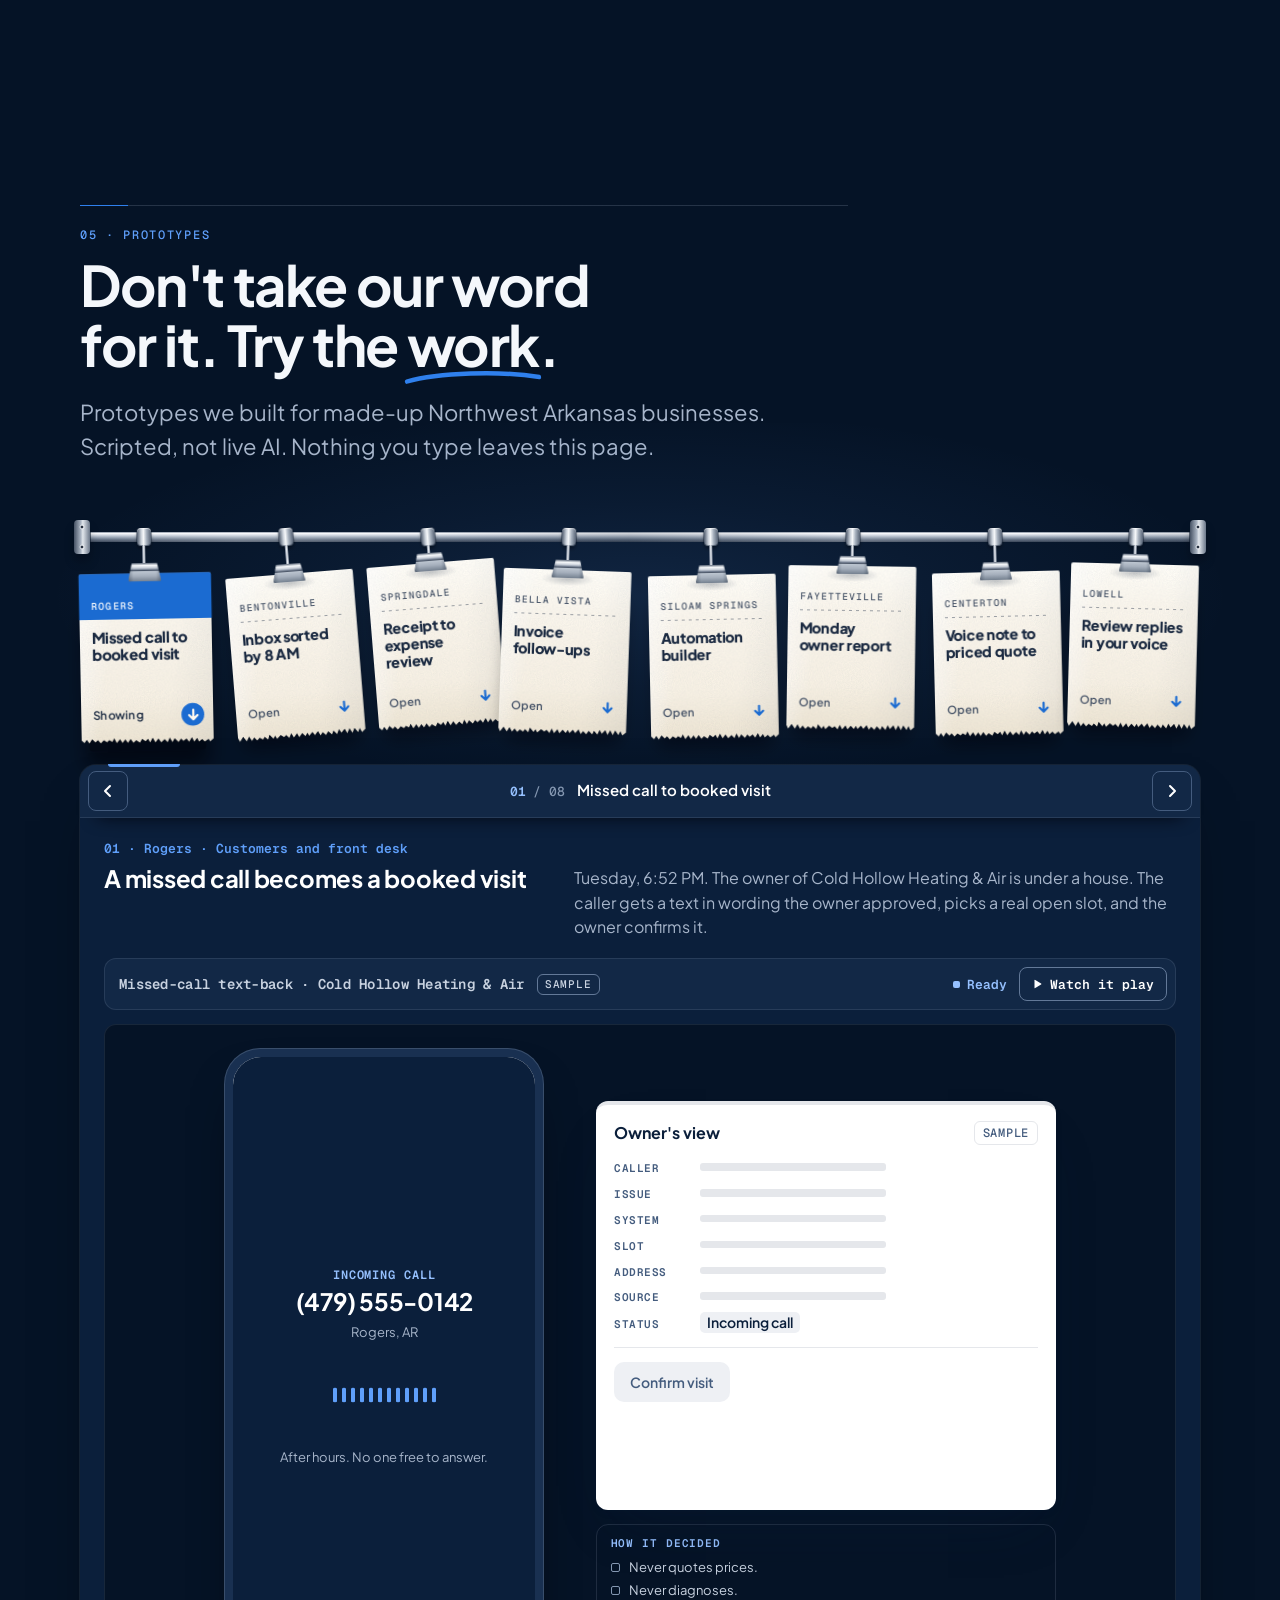
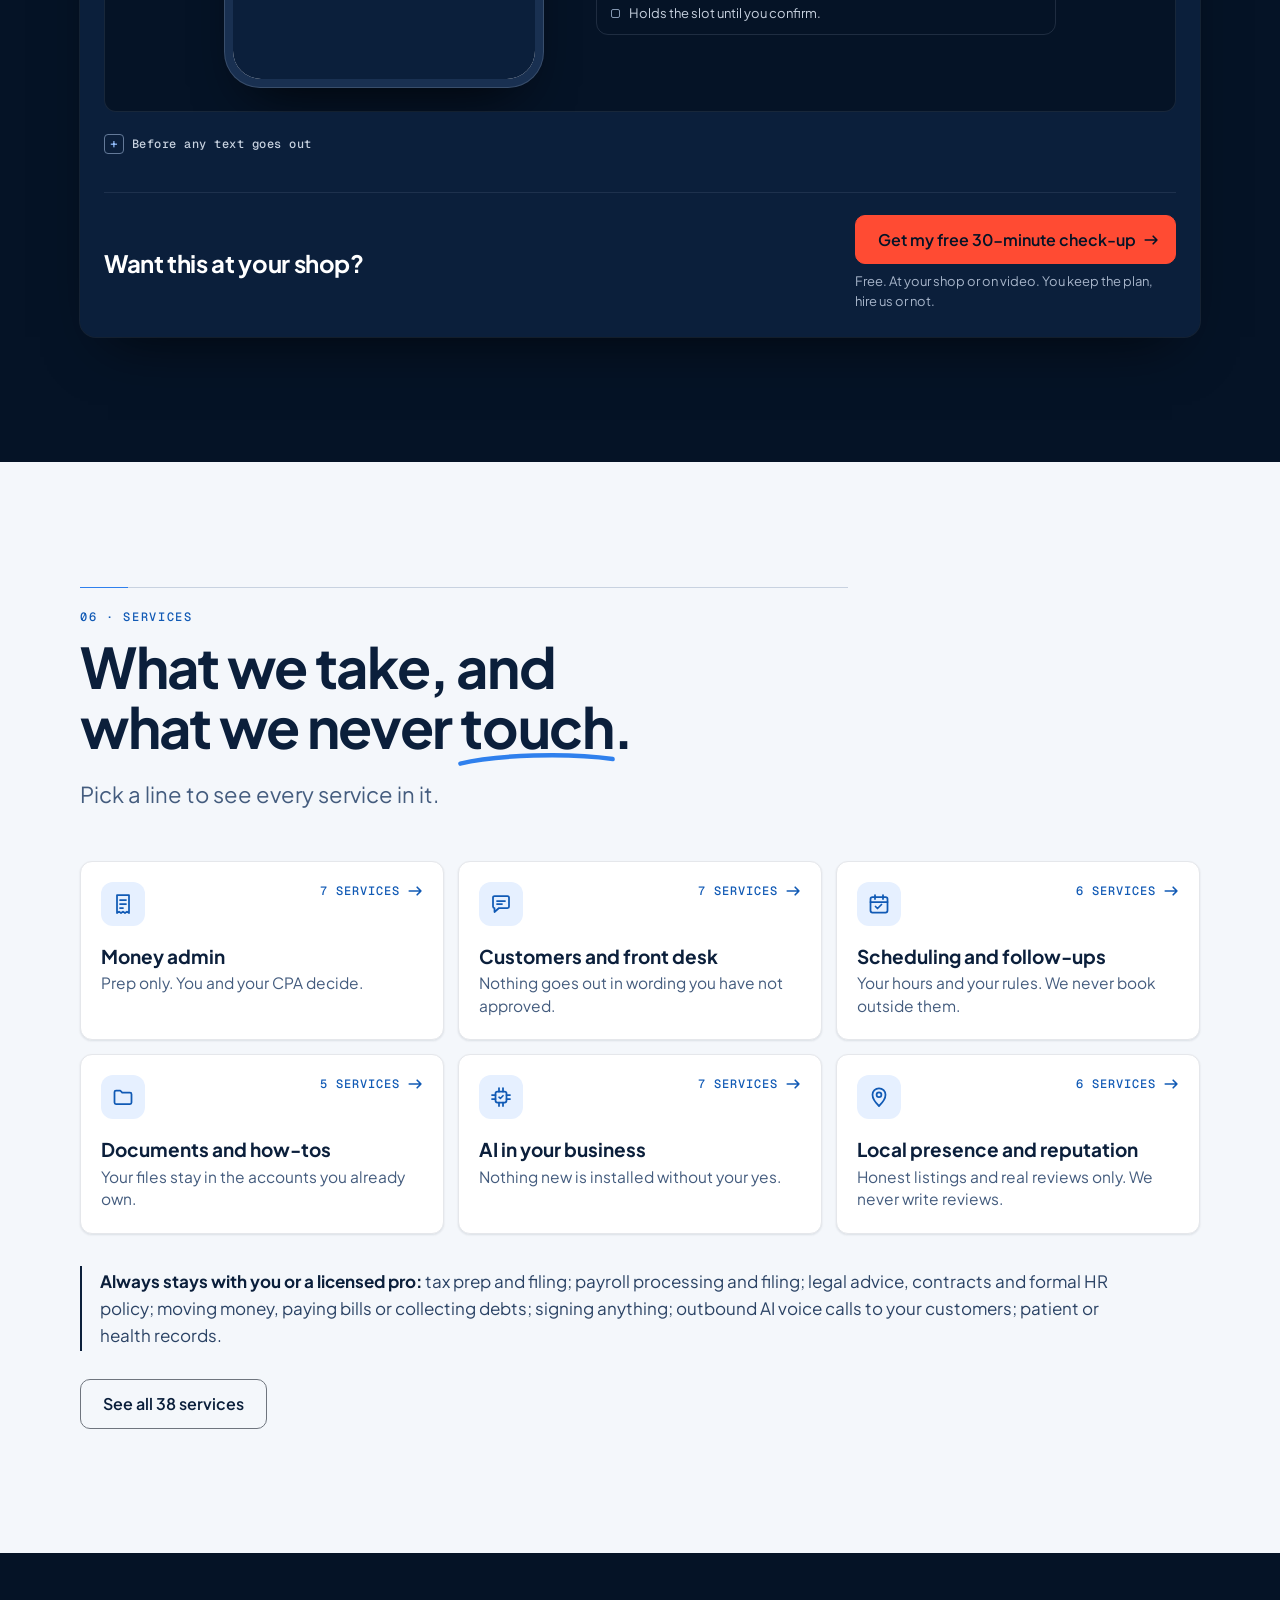
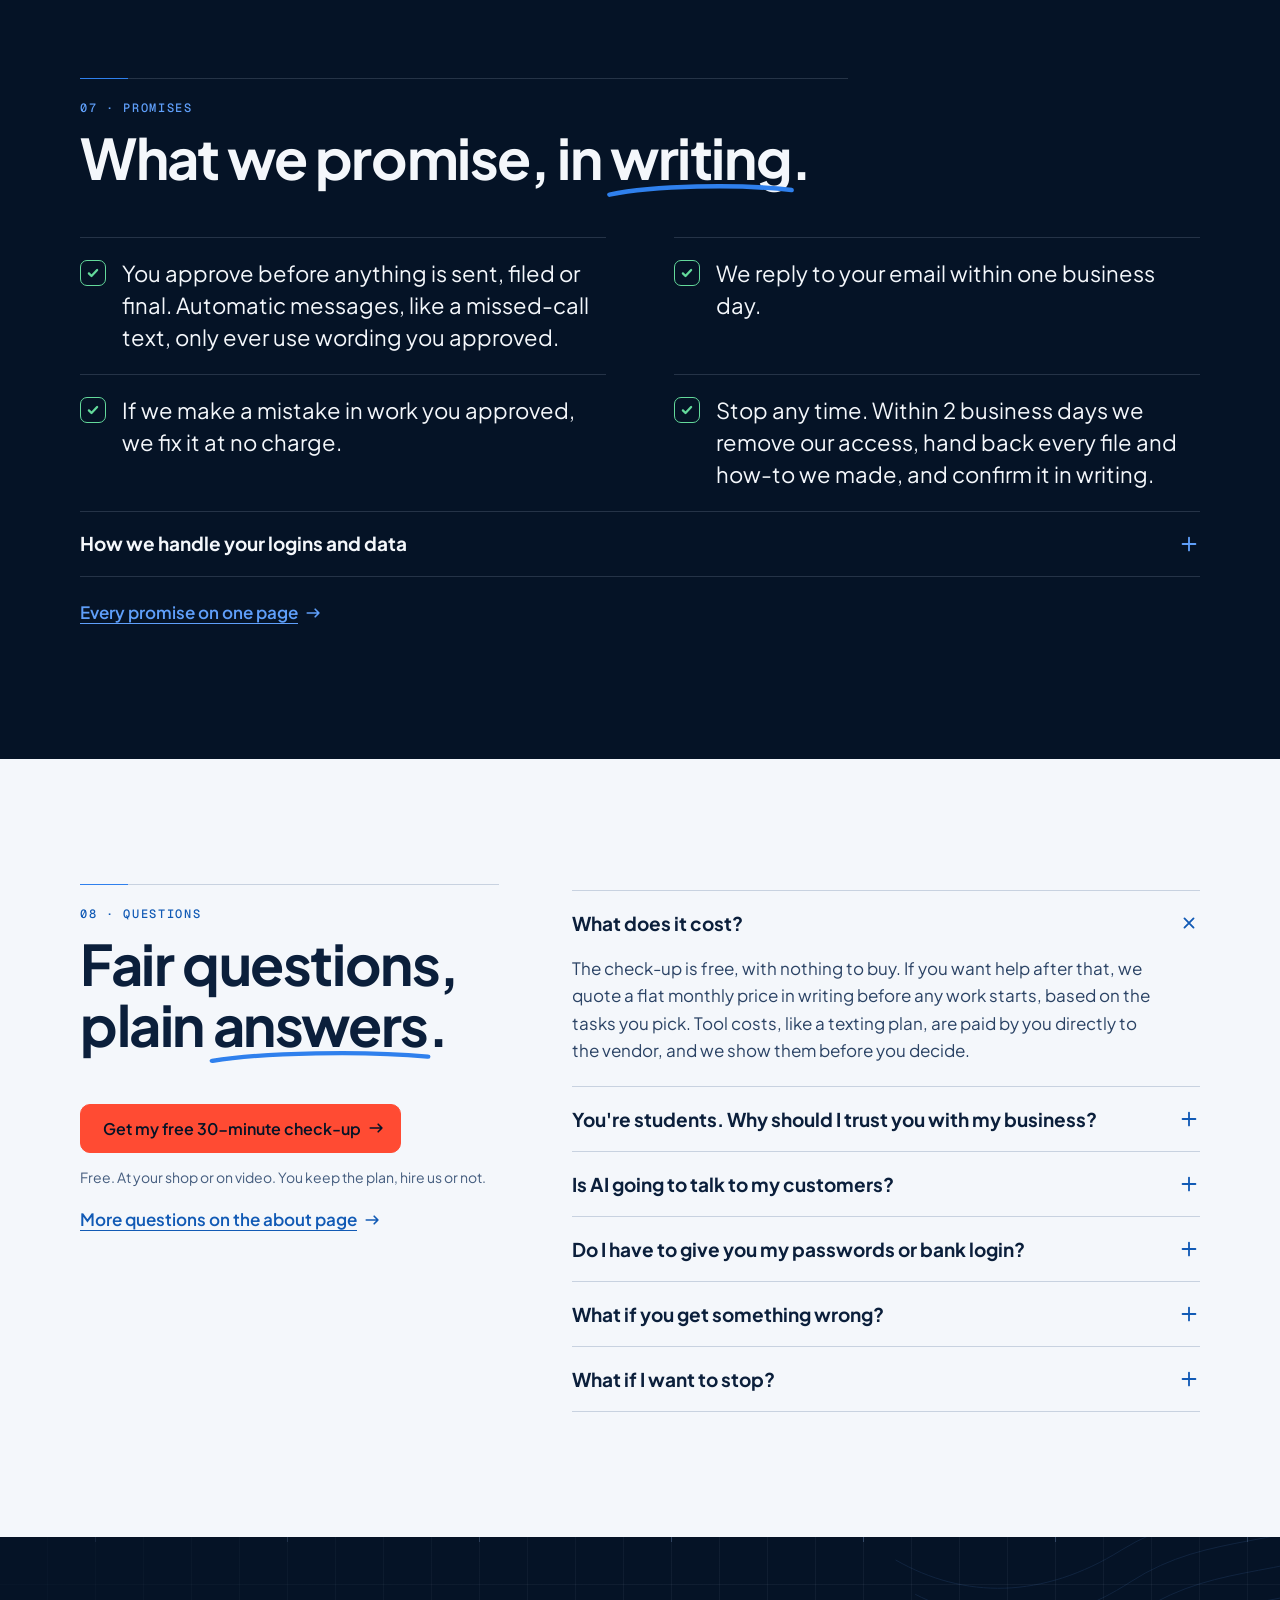
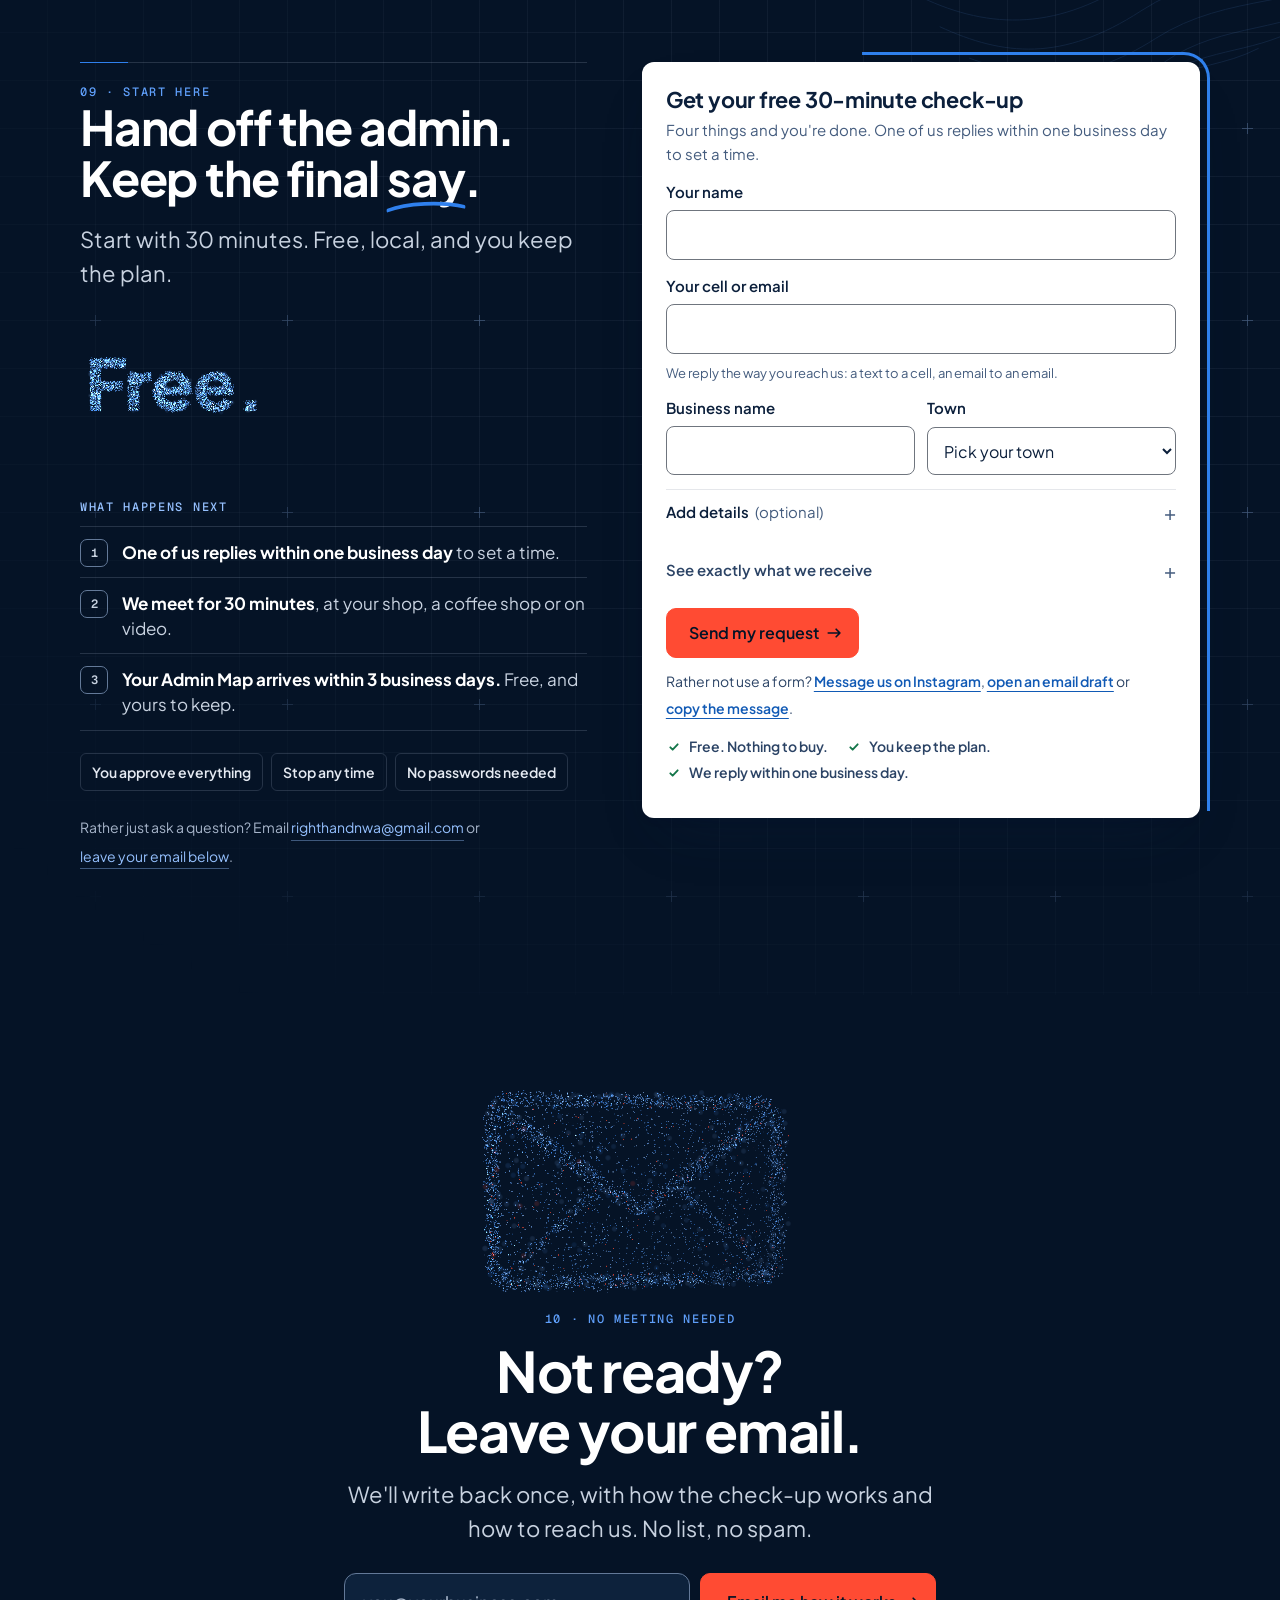
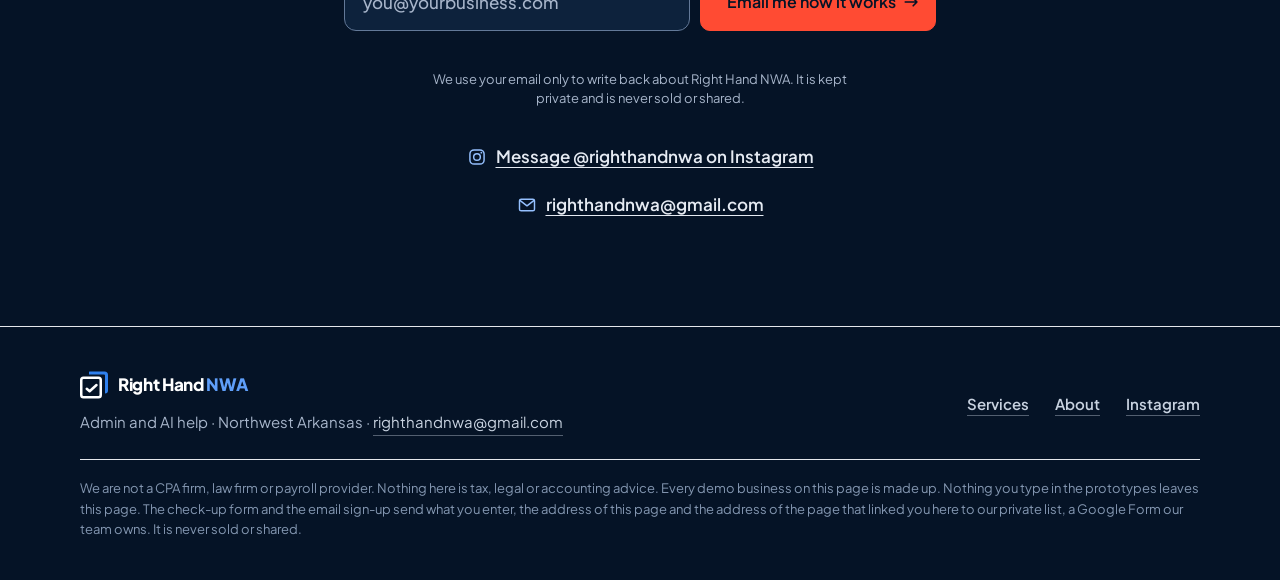
==== commit b1ef5d13: "Prototype lab: tabs, eight prototypes, late loading, phone parts The prototype section is now a lab:" ====
--- a/index.html
+++ b/index.html
@@ -32,35 +32,22 @@
 <link rel="preload" href="assets/fonts/plus-jakarta-sans-latin-var.woff2" as="font" type="font/woff2" crossorigin>
 <link rel="preload" href="assets/fonts/geist-mono-latin.woff2" as="font" type="font/woff2" crossorigin>
 <link rel="stylesheet" href="assets/site.css">
-<link rel="stylesheet" href="assets/demos/calls.css">
-<link rel="stylesheet" href="assets/demos/inbox.css">
-<link rel="stylesheet" href="assets/demos/receipts.css">
-<link rel="stylesheet" href="assets/demos/invoices.css">
-<link rel="stylesheet" href="assets/demos/automation.css">
-<link rel="stylesheet" href="assets/demos/report.css">
 <link rel="stylesheet" href="assets/motion.css">
 <link rel="stylesheet" href="assets/close.css">
 <link rel="stylesheet" href="assets/field.css">
-<link rel="stylesheet" href="assets/rail.css">
+<link rel="stylesheet" href="assets/lab.css">
 <script src="assets/boot.js"></script>
 <script src="assets/motion.js" defer></script>
 <script src="assets/nav.js" defer></script>
-<script src="assets/demo-player.js" defer></script>
 <script src="assets/services-data.js" defer></script>
 <script src="assets/nwa-map.js" defer></script>
 <script src="assets/config.js" defer></script>
 <script src="assets/site.js" defer></script>
-<script src="assets/demos/calls.js" defer></script>
-<script src="assets/demos/inbox.js" defer></script>
-<script src="assets/demos/receipts.js" defer></script>
-<script src="assets/demos/invoices.js" defer></script>
-<script src="assets/demos/automation.js" defer></script>
-<script src="assets/demos/report.js" defer></script>
 <script src="assets/interest.js" defer></script>
 <script src="assets/close.js" defer></script>
 <script src="assets/field-shapes.js" defer></script>
 <script src="assets/field.js" defer></script>
-<script src="assets/rail.js" defer></script>
+<script src="assets/lab.js" defer></script>
 <!-- jsonld:start -->
 <script type="application/ld+json">{"@context":"https://schema.org","@graph":[{"@type":["Organization","ProfessionalService"],"@id":"https://righthandnwa.com/#organization","name":"Right Hand NWA","alternateName":"Right Hand Northwest Arkansas","url":"https://righthandnwa.com/","description":"Admin and AI help for Northwest Arkansas small businesses, from four University of Arkansas students. The team takes receipts, invoices, missed calls, follow-ups, scheduling and paperwork off small business owners' plates, and sets up AI that drafts the busywork. AI drafts, a person on the team checks, and the owner approves. Tax, payroll, legal work and moving money stay with the owner and their licensed pros.","slogan":"Hand off the admin. Keep the final say.","logo":{"@type":"ImageObject","@id":"https://righthandnwa.com/#logo","url":"https://righthandnwa.com/assets/logo.png","contentUrl":"https://righthandnwa.com/assets/logo.png","width":512,"height":512,"caption":"Right Hand NWA"},"image":{"@type":"ImageObject","@id":"https://righthandnwa.com/#image","url":"https://righthandnwa.com/assets/og.png","contentUrl":"https://righthandnwa.com/assets/og.png","width":1200,"height":630},"email":"righthandnwa@gmail.com","contactPoint":{"@type":"ContactPoint","contactType":"customer service","email":"righthandnwa@gmail.com","areaServed":"US-AR","availableLanguage":"English"},"sameAs":["https://www.instagram.com/righthandnwa/"],"founder":[{"@type":"Person","name":"Jackson Varela","description":"University of Arkansas student","memberOf":{"@id":"https://righthandnwa.com/#uark"}},{"@type":"Person","name":"Annie Wagner","description":"University of Arkansas student","memberOf":{"@id":"https://righthandnwa.com/#uark"}},{"@type":"Person","name":"Abigail Estes","description":"University of Arkansas student","memberOf":{"@id":"https://righthandnwa.com/#uark"}},{"@type":"Person","name":"Bella Gambaro","description":"University of Arkansas student","memberOf":{"@id":"https://righthandnwa.com/#uark"}}],"areaServed":[{"@type":"Place","name":"Northwest Arkansas","containedInPlace":{"@id":"https://righthandnwa.com/#arkansas"}},{"@type":"AdministrativeArea","name":"Benton County, Arkansas","containedInPlace":{"@id":"https://righthandnwa.com/#arkansas"}},{"@type":"AdministrativeArea","name":"Washington County, Arkansas","containedInPlace":{"@id":"https://righthandnwa.com/#arkansas"}},{"@type":"City","name":"Bentonville","containedInPlace":{"@id":"https://righthandnwa.com/#arkansas"}},{"@type":"City","name":"Rogers","containedInPlace":{"@id":"https://righthandnwa.com/#arkansas"}},{"@type":"City","name":"Springdale","containedInPlace":{"@id":"https://righthandnwa.com/#arkansas"}},{"@type":"City","name":"Fayetteville","containedInPlace":{"@id":"https://righthandnwa.com/#arkansas"}},{"@type":"City","name":"Bella Vista","containedInPlace":{"@id":"https://righthandnwa.com/#arkansas"}},{"@type":"City","name":"Siloam Springs","containedInPlace":{"@id":"https://righthandnwa.com/#arkansas"}},{"@type":"City","name":"Lowell","containedInPlace":{"@id":"https://righthandnwa.com/#arkansas"}},{"@type":"City","name":"Cave Springs","containedInPlace":{"@id":"https://righthandnwa.com/#arkansas"}},{"@type":"City","name":"Centerton","containedInPlace":{"@id":"https://righthandnwa.com/#arkansas"}},{"@type":"City","name":"Farmington","containedInPlace":{"@id":"https://righthandnwa.com/#arkansas"}},{"@type":"City","name":"Prairie Grove","containedInPlace":{"@id":"https://righthandnwa.com/#arkansas"}},{"@type":"City","name":"Pea Ridge","containedInPlace":{"@id":"https://righthandnwa.com/#arkansas"}}],"knowsAbout":["Small business admin","Receipt capture and expense review","Invoice follow-ups","CPA and bookkeeper prep","Inbox triage and reply drafts","Missed-call text-back","Appointment scheduling and reminders","Written how-tos (SOPs)","Workflow automations","Practical AI for small business","AI use policies for small business","Google Business Profile and local listings","Honest review requests"],"hasOfferCatalog":{"@type":"OfferCatalog","name":"Right Hand NWA services","url":"https://righthandnwa.com/services/","itemListElement":[{"@type":"OfferCatalog","name":"Money admin","url":"https://righthandnwa.com/services/#money-admin","itemListElement":[{"@type":"Offer","itemOffered":{"@type":"Service","name":"Receipt capture and categorizing"}},{"@type":"Offer","itemOffered":{"@type":"Service","name":"Monthly expense review"}},{"@type":"Offer","itemOffered":{"@type":"Service","name":"Invoices and overdue follow-ups"}},{"@type":"Offer","itemOffered":{"@type":"Service","name":"Quotes and estimates"}},{"@type":"Offer","itemOffered":{"@type":"Service","name":"Bills-due and renewals calendar"}},{"@type":"Offer","itemOffered":{"@type":"Service","name":"CPA and bookkeeper prep"}},{"@type":"Offer","itemOffered":{"@type":"Service","name":"Software subscription cleanup"}}]},{"@type":"OfferCatalog","name":"Customers and front desk","url":"https://righthandnwa.com/services/#customers-and-front-desk","itemListElement":[{"@type":"Offer","itemOffered":{"@type":"Service","name":"Inbox triage and reply drafts"}},{"@type":"Offer","itemOffered":{"@type":"Service","name":"Missed-call text-back and booking"}},{"@type":"Offer","itemOffered":{"@type":"Service","name":"AI phone answering, inbound only"}},{"@type":"Offer","itemOffered":{"@type":"Service","name":"Website chat assistant"}},{"@type":"Offer","itemOffered":{"@type":"Service","name":"Lead intake form that routes itself"}},{"@type":"Offer","itemOffered":{"@type":"Service","name":"CRM setup and cleanup"}},{"@type":"Offer","itemOffered":{"@type":"Service","name":"Quote follow-ups"}}]},{"@type":"OfferCatalog","name":"Scheduling and follow-ups","url":"https://righthandnwa.com/services/#scheduling-and-follow-ups","itemListElement":[{"@type":"Offer","itemOffered":{"@type":"Service","name":"Booking page"}},{"@type":"Offer","itemOffered":{"@type":"Service","name":"Appointment reminders and no-show follow-ups"}},{"@type":"Offer","itemOffered":{"@type":"Service","name":"Calendar management"}},{"@type":"Offer","itemOffered":{"@type":"Service","name":"Staff schedule drafts"}},{"@type":"Offer","itemOffered":{"@type":"Service","name":"Vendor and delivery coordination"}},{"@type":"Offer","itemOffered":{"@type":"Service","name":"Meeting and call notes with AI"}}]},{"@type":"OfferCatalog","name":"Documents and how-tos","url":"https://righthandnwa.com/services/#documents-and-how-tos","itemListElement":[{"@type":"Offer","itemOffered":{"@type":"Service","name":"One folder system with naming rules"}},{"@type":"Offer","itemOffered":{"@type":"Service","name":"Templates for quotes, forms and checklists"}},{"@type":"Offer","itemOffered":{"@type":"Service","name":"Written how-tos (SOPs)"}},{"@type":"Offer","itemOffered":{"@type":"Service","name":"Hiring admin"}},{"@type":"Offer","itemOffered":{"@type":"Service","name":"Supplier and vendor office support"}}]},{"@type":"OfferCatalog","name":"AI in your business","url":"https://righthandnwa.com/services/#ai-in-your-business","itemListElement":[{"@type":"Offer","itemOffered":{"@type":"Service","name":"Workflow automations"}},{"@type":"Offer","itemOffered":{"@type":"Service","name":"AI email drafting in your inbox"}},{"@type":"Offer","itemOffered":{"@type":"Service","name":"Weekly owner report"}},{"@type":"Offer","itemOffered":{"@type":"Service","name":"AI starter workshop"}},{"@type":"Offer","itemOffered":{"@type":"Service","name":"One-page AI use policy"}},{"@type":"Offer","itemOffered":{"@type":"Service","name":"Company prompt kit and SOP assistant"}},{"@type":"Offer","itemOffered":{"@type":"Service","name":"Monthly AI office hours"}}]},{"@type":"OfferCatalog","name":"Local presence and reputation","url":"https://righthandnwa.com/services/#local-presence-and-reputation","itemListElement":[{"@type":"Offer","itemOffered":{"@type":"Service","name":"Google Business Profile and listings upkeep"}},{"@type":"Offer","itemOffered":{"@type":"Service","name":"Honest review requests"}},{"@type":"Offer","itemOffered":{"@type":"Service","name":"Review reply drafts"}},{"@type":"Offer","itemOffered":{"@type":"Service","name":"Social posts and content calendar"}},{"@type":"Offer","itemOffered":{"@type":"Service","name":"Email newsletter"}},{"@type":"Offer","itemOffered":{"@type":"Service","name":"Digital front door check"}}]}]},"makesOffer":{"@type":"Offer","@id":"https://righthandnwa.com/#checkup-offer","name":"Free 30-minute check-up","price":"0","priceCurrency":"USD","url":"https://righthandnwa.com/#checkup","description":"A free 30-minute check-up at your business anywhere in Benton or Washington County, or by video or phone. Within 3 business days, Your Admin Map arrives by email: your top 3 tasks to hand off, and for each one what we would do, what AI would draft, what stays with you, and what stays with your CPA or attorney. No card, no obligation to hire us.","itemOffered":{"@type":"Service","name":"30-minute admin and AI check-up","provider":{"@id":"https://righthandnwa.com/#organization"},"areaServed":{"@id":"https://righthandnwa.com/#arkansas"}}}},{"@type":"CollegeOrUniversity","@id":"https://righthandnwa.com/#uark","name":"University of Arkansas","url":"https://www.uark.edu/"},{"@type":"State","@id":"https://righthandnwa.com/#arkansas","name":"Arkansas","containedInPlace":{"@type":"Country","name":"United States"}},{"@type":"WebSite","@id":"https://righthandnwa.com/#website","url":"https://righthandnwa.com/","name":"Right Hand NWA","alternateName":"Right Hand Northwest Arkansas","publisher":{"@id":"https://righthandnwa.com/#organization"},"inLanguage":"en-US"},{"@type":"WebPage","@id":"https://righthandnwa.com/#webpage","url":"https://righthandnwa.com/","name":"Right Hand NWA | Admin and AI help for Northwest Arkansas small businesses","description":"Admin and AI help for small businesses in Bentonville, Rogers, Springdale and Fayetteville, from four University of Arkansas students. AI drafts, we check, you approve. Free 30-minute check-up.","isPartOf":{"@id":"https://righthandnwa.com/#website"},"about":{"@id":"https://righthandnwa.com/#organization"},"primaryImageOfPage":{"@id":"https://righthandnwa.com/#image"},"inLanguage":"en-US"},{"@type":"FAQPage","@id":"https://righthandnwa.com/#faq","url":"https://righthandnwa.com/#questions","isPartOf":{"@id":"https://righthandnwa.com/#webpage"},"mainEntity":[{"@type":"Question","name":"What does it cost?","acceptedAnswer":{"@type":"Answer","text":"The check-up is free, with nothing to buy. If you want help after that, we quote a flat monthly price in writing before any work starts, based on the tasks you pick. Tool costs, like a texting plan, are paid by you directly to the vendor, and we show them before you decide."}},{"@type":"Question","name":"You're students. Why should I trust you with my business?","acceptedAnswer":{"@type":"Answer","text":"Fair question. We are four University of Arkansas students who work in Northwest Arkansas. For you, that means a short client list, a named person on every task, and work you can check line by line. Try the prototypes on this page and judge the work yourself."}},{"@type":"Question","name":"Is AI going to talk to my customers?","acceptedAnswer":{"@type":"Answer","text":"Only if you want it to, and only from answers you approved. A phone or chat assistant says it is an assistant and hands anything else to you. Everything else AI does is a draft that one of us checks and you approve. If you'd rather we skip AI on a task, we do it by hand."}},{"@type":"Question","name":"Do I have to give you my passwords or bank login?","acceptedAnswer":{"@type":"Answer","text":"No, and please don't send them. The check-up needs no logins at all. If you hire us, you invite us as a user in the tools you already use, so you can see what we can reach and remove us in one click. We never touch your bank or move money."}},{"@type":"Question","name":"What if you get something wrong?","acceptedAnswer":{"@type":"Answer","text":"You see the sources and the math before anything is final, and anything we can't match to a record comes to you as a question. If a mistake slips through in work you approved, we fix it at no charge."}},{"@type":"Question","name":"What if I want to stop?","acceptedAnswer":{"@type":"Answer","text":"Email us. It is month to month with no cancellation fee. Within 2 business days we remove our access, hand back every file and how-to, and confirm it in writing."}}]}]}</script>
 <!-- jsonld:end -->
@@ -354,63 +341,63 @@
     </div>
     <div class="rail">
       <div class="rail-bar" aria-hidden="true"></div>
-      <ul class="rail-list" aria-label="Jump to a prototype">
-        <li class="rail-item"><a class="tk-link" href="#demo-calls"><span class="tk-swing"><span class="tk-hook" aria-hidden="true"></span><span class="tk-lift"><span class="tk-clip" aria-hidden="true"></span><span class="tk-paper"><span class="tk-town">Rogers</span> <span class="tk-title">Missed call to booked visit</span> <span class="tk-go">Open demo <span class="tk-dot" aria-hidden="true"><svg class="tk-arrow" viewBox="0 0 12 12" focusable="false"><path d="M6 1.6v8.2M2.3 6.3 6 10l3.7-3.7" fill="none" stroke="currentColor" stroke-width="2" stroke-linecap="round" stroke-linejoin="round"/></svg></span></span></span></span></span></a></li>
-        <li class="rail-item"><a class="tk-link" href="#demo-inbox"><span class="tk-swing"><span class="tk-hook" aria-hidden="true"></span><span class="tk-lift"><span class="tk-clip" aria-hidden="true"></span><span class="tk-paper"><span class="tk-town">Bentonville</span> <span class="tk-title">Inbox sorted by 8 AM</span> <span class="tk-go">Open demo <span class="tk-dot" aria-hidden="true"><svg class="tk-arrow" viewBox="0 0 12 12" focusable="false"><path d="M6 1.6v8.2M2.3 6.3 6 10l3.7-3.7" fill="none" stroke="currentColor" stroke-width="2" stroke-linecap="round" stroke-linejoin="round"/></svg></span></span></span></span></span></a></li>
-        <li class="rail-item"><a class="tk-link" href="#demo-receipts"><span class="tk-swing"><span class="tk-hook" aria-hidden="true"></span><span class="tk-lift"><span class="tk-clip" aria-hidden="true"></span><span class="tk-paper"><span class="tk-town">Springdale</span> <span class="tk-title">Receipt to expense review</span> <span class="tk-go">Open demo <span class="tk-dot" aria-hidden="true"><svg class="tk-arrow" viewBox="0 0 12 12" focusable="false"><path d="M6 1.6v8.2M2.3 6.3 6 10l3.7-3.7" fill="none" stroke="currentColor" stroke-width="2" stroke-linecap="round" stroke-linejoin="round"/></svg></span></span></span></span></span></a></li>
-        <li class="rail-item"><a class="tk-link" href="#demo-invoices"><span class="tk-swing"><span class="tk-hook" aria-hidden="true"></span><span class="tk-lift"><span class="tk-clip" aria-hidden="true"></span><span class="tk-paper"><span class="tk-town">Bella Vista</span> <span class="tk-title">Invoice follow-ups</span> <span class="tk-go">Open demo <span class="tk-dot" aria-hidden="true"><svg class="tk-arrow" viewBox="0 0 12 12" focusable="false"><path d="M6 1.6v8.2M2.3 6.3 6 10l3.7-3.7" fill="none" stroke="currentColor" stroke-width="2" stroke-linecap="round" stroke-linejoin="round"/></svg></span></span></span></span></span></a></li>
-        <li class="rail-item"><a class="tk-link" href="#demo-automation"><span class="tk-swing"><span class="tk-hook" aria-hidden="true"></span><span class="tk-lift"><span class="tk-clip" aria-hidden="true"></span><span class="tk-paper"><span class="tk-town">Siloam Springs</span> <span class="tk-title">Automation builder</span> <span class="tk-go">Open demo <span class="tk-dot" aria-hidden="true"><svg class="tk-arrow" viewBox="0 0 12 12" focusable="false"><path d="M6 1.6v8.2M2.3 6.3 6 10l3.7-3.7" fill="none" stroke="currentColor" stroke-width="2" stroke-linecap="round" stroke-linejoin="round"/></svg></span></span></span></span></span></a></li>
-        <li class="rail-item"><a class="tk-link" href="#demo-report"><span class="tk-swing"><span class="tk-hook" aria-hidden="true"></span><span class="tk-lift"><span class="tk-clip" aria-hidden="true"></span><span class="tk-paper"><span class="tk-town">Fayetteville</span> <span class="tk-title">Monday owner report</span> <span class="tk-go">Open demo <span class="tk-dot" aria-hidden="true"><svg class="tk-arrow" viewBox="0 0 12 12" focusable="false"><path d="M6 1.6v8.2M2.3 6.3 6 10l3.7-3.7" fill="none" stroke="currentColor" stroke-width="2" stroke-linecap="round" stroke-linejoin="round"/></svg></span></span></span></span></span></a></li>
+      <ul class="rail-list" aria-label="Prototypes">
+        <li class="rail-item"><a class="tk-link" href="#demo-calls" id="tab-calls"><span class="tk-swing"><span class="tk-hook" aria-hidden="true"></span><span class="tk-lift"><span class="tk-clip" aria-hidden="true"></span><span class="tk-paper"><span class="tk-town">Rogers</span> <span class="tk-title">Missed call to booked visit</span> <span class="tk-go"><span class="tk-go-t">Open</span> <span class="tk-dot" aria-hidden="true"><svg class="tk-arrow" viewBox="0 0 12 12" focusable="false"><path d="M6 1.6v8.2M2.3 6.3 6 10l3.7-3.7" fill="none" stroke="currentColor" stroke-width="2" stroke-linecap="round" stroke-linejoin="round"/></svg></span></span></span></span></span></a></li>
+        <li class="rail-item"><a class="tk-link" href="#demo-inbox" id="tab-inbox"><span class="tk-swing"><span class="tk-hook" aria-hidden="true"></span><span class="tk-lift"><span class="tk-clip" aria-hidden="true"></span><span class="tk-paper"><span class="tk-town">Bentonville</span> <span class="tk-title">Inbox sorted by 8 AM</span> <span class="tk-go"><span class="tk-go-t">Open</span> <span class="tk-dot" aria-hidden="true"><svg class="tk-arrow" viewBox="0 0 12 12" focusable="false"><path d="M6 1.6v8.2M2.3 6.3 6 10l3.7-3.7" fill="none" stroke="currentColor" stroke-width="2" stroke-linecap="round" stroke-linejoin="round"/></svg></span></span></span></span></span></a></li>
+        <li class="rail-item"><a class="tk-link" href="#demo-receipts" id="tab-receipts"><span class="tk-swing"><span class="tk-hook" aria-hidden="true"></span><span class="tk-lift"><span class="tk-clip" aria-hidden="true"></span><span class="tk-paper"><span class="tk-town">Springdale</span> <span class="tk-title">Receipt to expense review</span> <span class="tk-go"><span class="tk-go-t">Open</span> <span class="tk-dot" aria-hidden="true"><svg class="tk-arrow" viewBox="0 0 12 12" focusable="false"><path d="M6 1.6v8.2M2.3 6.3 6 10l3.7-3.7" fill="none" stroke="currentColor" stroke-width="2" stroke-linecap="round" stroke-linejoin="round"/></svg></span></span></span></span></span></a></li>
+        <li class="rail-item"><a class="tk-link" href="#demo-invoices" id="tab-invoices"><span class="tk-swing"><span class="tk-hook" aria-hidden="true"></span><span class="tk-lift"><span class="tk-clip" aria-hidden="true"></span><span class="tk-paper"><span class="tk-town">Bella Vista</span> <span class="tk-title">Invoice follow-ups</span> <span class="tk-go"><span class="tk-go-t">Open</span> <span class="tk-dot" aria-hidden="true"><svg class="tk-arrow" viewBox="0 0 12 12" focusable="false"><path d="M6 1.6v8.2M2.3 6.3 6 10l3.7-3.7" fill="none" stroke="currentColor" stroke-width="2" stroke-linecap="round" stroke-linejoin="round"/></svg></span></span></span></span></span></a></li>
+        <li class="rail-item"><a class="tk-link" href="#demo-automation" id="tab-automation"><span class="tk-swing"><span class="tk-hook" aria-hidden="true"></span><span class="tk-lift"><span class="tk-clip" aria-hidden="true"></span><span class="tk-paper"><span class="tk-town">Siloam Springs</span> <span class="tk-title">Automation builder</span> <span class="tk-go"><span class="tk-go-t">Open</span> <span class="tk-dot" aria-hidden="true"><svg class="tk-arrow" viewBox="0 0 12 12" focusable="false"><path d="M6 1.6v8.2M2.3 6.3 6 10l3.7-3.7" fill="none" stroke="currentColor" stroke-width="2" stroke-linecap="round" stroke-linejoin="round"/></svg></span></span></span></span></span></a></li>
+        <li class="rail-item"><a class="tk-link" href="#demo-report" id="tab-report"><span class="tk-swing"><span class="tk-hook" aria-hidden="true"></span><span class="tk-lift"><span class="tk-clip" aria-hidden="true"></span><span class="tk-paper"><span class="tk-town">Fayetteville</span> <span class="tk-title">Monday owner report</span> <span class="tk-go"><span class="tk-go-t">Open</span> <span class="tk-dot" aria-hidden="true"><svg class="tk-arrow" viewBox="0 0 12 12" focusable="false"><path d="M6 1.6v8.2M2.3 6.3 6 10l3.7-3.7" fill="none" stroke="currentColor" stroke-width="2" stroke-linecap="round" stroke-linejoin="round"/></svg></span></span></span></span></span></a></li>
+        <li class="rail-item"><a class="tk-link" href="#demo-quotes" id="tab-quotes"><span class="tk-swing"><span class="tk-hook" aria-hidden="true"></span><span class="tk-lift"><span class="tk-clip" aria-hidden="true"></span><span class="tk-paper"><span class="tk-town">Centerton</span> <span class="tk-title">Voice note to priced quote</span> <span class="tk-go"><span class="tk-go-t">Open</span> <span class="tk-dot" aria-hidden="true"><svg class="tk-arrow" viewBox="0 0 12 12" focusable="false"><path d="M6 1.6v8.2M2.3 6.3 6 10l3.7-3.7" fill="none" stroke="currentColor" stroke-width="2" stroke-linecap="round" stroke-linejoin="round"/></svg></span></span></span></span></span></a></li>
+        <li class="rail-item"><a class="tk-link" href="#demo-reviews" id="tab-reviews"><span class="tk-swing"><span class="tk-hook" aria-hidden="true"></span><span class="tk-lift"><span class="tk-clip" aria-hidden="true"></span><span class="tk-paper"><span class="tk-town">Lowell</span> <span class="tk-title">Review replies in your voice</span> <span class="tk-go"><span class="tk-go-t">Open</span> <span class="tk-dot" aria-hidden="true"><svg class="tk-arrow" viewBox="0 0 12 12" focusable="false"><path d="M6 1.6v8.2M2.3 6.3 6 10l3.7-3.7" fill="none" stroke="currentColor" stroke-width="2" stroke-linecap="round" stroke-linejoin="round"/></svg></span></span></span></span></span></a></li>
       </ul>
     </div>
 
-    <section class="demo" data-fx="scan" id="demo-calls" aria-labelledby="demo-calls-h">
-      <div class="demo-head"><span class="num" data-fx="scramble">01 · Rogers · Customers and front desk</span><h3 id="demo-calls-h">A missed call becomes a booked visit</h3><p>Tuesday, 6:52 PM. The owner of Cold Hollow Heating &amp; Air is under a house. The caller gets a text in wording the owner approved, picks a real open slot, and the owner confirms it.</p></div>
-      <div class="proto-bar"><h4 class="proto-title">Missed-call text-back · Cold Hollow Heating &amp; Air</h4><span class="pill"><i></i><span>Ready</span></span><button type="button" class="bar-btn" aria-pressed="false">Stop demo</button></div>
-      <div class="stage" data-demo="calls"></div>
-      <p class="stage-foot"><span>Sample data. Made-up business.</span><span>Scripted demo. Not a live AI.</span></p>
-      <div class="demo-cta"><span>Want this at your shop?</span><a class="btn sm" href="#checkup" data-go="checkup" data-ask="calls">Get my free 30-minute check-up</a></div>
-    </section>
-
-    <section class="demo" data-fx="scan" id="demo-inbox" aria-labelledby="demo-inbox-h">
-      <div class="demo-head"><span class="num" data-fx="scramble">02 · Bentonville · Customers and front desk</span><h3 id="demo-inbox-h">The inbox, sorted before you open the shop</h3><p>Eight emails came in overnight at Linden &amp; Loom. Each one lands in Needs you, Draft ready or FYI, with replies waiting in Drafts. You send.</p></div>
-      <div class="proto-bar"><h4 class="proto-title">Inbox triage · Linden &amp; Loom</h4><span class="pill"><i></i><span>Ready</span></span><button type="button" class="bar-btn" aria-pressed="false">Stop demo</button></div>
-      <div class="stage" data-demo="inbox"></div>
-      <p class="stage-foot"><span>Sample data. Made-up business.</span><span>Scripted demo. Not a live AI.</span></p>
-      <div class="demo-cta"><span>Want this at your shop?</span><a class="btn sm" href="#checkup" data-go="checkup" data-ask="email">Get my free 30-minute check-up</a></div>
-    </section>
-
-    <section class="demo" data-fx="scan" id="demo-receipts" aria-labelledby="demo-receipts-h">
-      <div class="demo-head"><span class="num" data-fx="scramble">03 · Springdale · Money admin</span><h3 id="demo-receipts-h">A receipt photo becomes a checked expense review</h3><p>Right Hand reads the receipt, matches it to the card charge and asks Ozark Paws Grooming one question. The October review shows its sources and math before the owner approves.</p></div>
-      <div class="proto-bar"><h4 class="proto-title">Receipt capture and monthly review · Ozark Paws Grooming</h4><span class="pill"><i></i><span>Ready</span></span><button type="button" class="bar-btn" aria-pressed="false">Stop demo</button></div>
-      <div class="stage" data-demo="receipts"></div>
-      <p class="stage-foot"><span>Sample data. Made-up business.</span><span>Scripted demo. Not a live AI.</span></p>
-      <div class="demo-cta"><span>Want this at your shop?</span><a class="btn sm" href="#checkup" data-go="checkup" data-ask="receipts">Get my free 30-minute check-up</a></div>
-    </section>
-
-    <section class="demo" data-fx="scan" id="demo-invoices" aria-labelledby="demo-invoices-h">
-      <div class="demo-head"><span class="num" data-fx="scramble">04 · Bella Vista · Money admin</span><h3 id="demo-invoices-h">Invoice follow-ups you can scrub through</h3><p>One overdue invoice for Pinyon Hollow Landscapes, from the day it is sent to the day it is paid. Every reminder is drafted for the owner's OK. Late fees and terms stay the owner's call.</p></div>
-      <div class="proto-bar"><h4 class="proto-title">Invoice follow-ups · Pinyon Hollow Landscapes</h4><span class="pill"><i></i><span>Ready</span></span><button type="button" class="bar-btn" aria-pressed="false">Stop demo</button></div>
-      <div class="stage" data-demo="invoices"></div>
-      <p class="stage-foot"><span>Sample data. Made-up business.</span><span>Scripted demo. Not a live AI.</span></p>
-      <div class="demo-cta"><span>Want this at your shop?</span><a class="btn sm" href="#checkup" data-go="checkup" data-ask="invoices">Get my free 30-minute check-up</a></div>
-    </section>
-
-    <section class="demo" data-fx="scan" id="demo-automation" aria-labelledby="demo-automation-h">
-      <div class="demo-head"><span class="num" data-fx="scramble">05 · Siloam Springs · AI in your business</span><h3 id="demo-automation-h">An automation between apps you already use</h3><p>A quote request comes in on the Flint Row Auto Care website. AI sorts it, checks open bays and drafts the reply. Nothing sends until the owner approves the gate.</p></div>
-      <div class="proto-bar"><h4 class="proto-title">Automation builder · Flint Row Auto Care</h4><span class="pill"><i></i><span>Ready</span></span><button type="button" class="bar-btn" aria-pressed="false">Stop demo</button></div>
-      <div class="stage" data-demo="automation"></div>
-      <p class="stage-foot"><span>Sample data. Made-up business.</span><span>Scripted demo. Not a live AI.</span></p>
-      <div class="demo-cta"><span>Want this at your shop?</span><a class="btn sm" href="#checkup" data-go="checkup" data-ask="ai">Get my free 30-minute check-up</a></div>
-    </section>
-
-    <section class="demo" data-fx="scan" id="demo-report" aria-labelledby="demo-report-h">
-      <div class="demo-head"><span class="num" data-fx="scramble">06 · Fayetteville · AI in your business</span><h3 id="demo-report-h">A Monday report that shows its work</h3><p>Every sentence in the Cobalt &amp; Comb Salon summary points at the chart it came from. Pick a line and its source lights up.</p></div>
-      <div class="proto-bar"><h4 class="proto-title">Weekly owner report · Cobalt &amp; Comb Salon</h4><span class="pill"><i></i><span>Ready</span></span><button type="button" class="bar-btn" aria-pressed="false">Stop demo</button></div>
-      <div class="stage" data-demo="report"></div>
-      <p class="stage-foot"><span>Sample data. Made-up business.</span><span>Scripted demo. Not a live AI.</span></p>
-      <div class="demo-cta"><span>Want this at your shop?</span><a class="btn sm" href="#checkup" data-go="checkup" data-ask="weekly">Get my free 30-minute check-up</a></div>
-    </section>
+    <div class="lab" id="lab" data-fx="scan">
+      <div class="lab-dock"><button type="button" class="dock-btn" data-step="-1" aria-label="Previous prototype"><svg viewBox="0 0 16 16" aria-hidden="true" focusable="false"><path d="M10 3 5 8l5 5" fill="none" stroke="currentColor" stroke-width="2" stroke-linecap="round" stroke-linejoin="round"/></svg></button><p class="dock-at"><span class="dock-n">01</span><span class="dock-of">/ 08</span><span class="dock-t">Missed call to booked visit</span></p><button type="button" class="dock-btn" data-step="1" aria-label="Next prototype"><svg viewBox="0 0 16 16" aria-hidden="true" focusable="false"><path d="M6 3l5 5-5 5" fill="none" stroke="currentColor" stroke-width="2" stroke-linecap="round" stroke-linejoin="round"/></svg></button></div>
+      <section class="demo" id="demo-calls" aria-labelledby="demo-calls-h" data-ask="calls">
+        <div class="demo-head"><span class="num" data-fx="scramble">01 · Rogers · Customers and front desk</span><h3 id="demo-calls-h">A missed call becomes a booked visit</h3><p>Tuesday, 6:52 PM. The owner of Cold Hollow Heating &amp; Air is under a house. The caller gets a text in wording the owner approved, picks a real open slot, and the owner confirms it.</p></div>
+        <div class="proto-bar"><h4 class="proto-title"><span class="pt-what">Missed-call text-back · </span>Cold Hollow Heating &amp; Air</h4><span class="tag-s">Sample</span><span class="pill"><i></i><span>Ready</span></span><button type="button" class="bar-btn" aria-pressed="false" disabled><span class="bl">Watch it play</span><span class="bs">Play</span></button></div>
+        <div class="stage" data-demo="calls"></div>
+        <details class="demo-notes"><summary>Before any text goes out</summary><ul><li>Business texting needs carrier registration (A2P 10DLC). We set that up with you before anything sends.</li><li>Every first text names your business and says Reply STOP to opt out.</li><li>We do not set up AI voice calls to your customers.</li></ul></details>
+      </section>
+      <section class="demo" id="demo-inbox" aria-labelledby="demo-inbox-h" data-ask="email">
+        <div class="demo-head"><span class="num" data-fx="scramble">02 · Bentonville · Customers and front desk</span><h3 id="demo-inbox-h">The inbox, sorted before you open the shop</h3><p>Eight emails came in overnight at Linden &amp; Loom. Each one lands in Needs you, Draft ready or FYI, with replies waiting in Drafts. You send.</p></div>
+        <div class="proto-bar"><h4 class="proto-title"><span class="pt-what">Inbox triage · </span>Linden &amp; Loom</h4><span class="tag-s">Sample</span><span class="pill"><i></i><span>Ready</span></span><button type="button" class="bar-btn" aria-pressed="false" disabled><span class="bl">Watch it play</span><span class="bs">Play</span></button></div>
+        <div class="stage" data-demo="inbox"></div>
+      </section>
+      <section class="demo" id="demo-receipts" aria-labelledby="demo-receipts-h" data-ask="receipts">
+        <div class="demo-head"><span class="num" data-fx="scramble">03 · Springdale · Money admin</span><h3 id="demo-receipts-h">A receipt photo becomes a checked expense review</h3><p>Right Hand reads the receipt, matches it to the card charge and asks Ozark Paws Grooming one question. The October review shows its sources and math before the owner approves.</p></div>
+        <div class="proto-bar"><h4 class="proto-title"><span class="pt-what">Receipt capture and monthly review · </span>Ozark Paws Grooming</h4><span class="tag-s">Sample</span><span class="pill"><i></i><span>Ready</span></span><button type="button" class="bar-btn" aria-pressed="false" disabled><span class="bl">Watch it play</span><span class="bs">Play</span></button></div>
+        <div class="stage" data-demo="receipts"></div>
+      </section>
+      <section class="demo" id="demo-invoices" aria-labelledby="demo-invoices-h" data-ask="invoices">
+        <div class="demo-head"><span class="num" data-fx="scramble">04 · Bella Vista · Money admin</span><h3 id="demo-invoices-h">Invoice follow-ups you can scrub through</h3><p>One overdue invoice for Pinyon Hollow Landscapes, from the day it is sent to the day it is paid. Every reminder is drafted for the owner's OK. Late fees and terms stay the owner's call.</p></div>
+        <div class="proto-bar"><h4 class="proto-title"><span class="pt-what">Invoice follow-ups · </span>Pinyon Hollow Landscapes</h4><span class="tag-s">Sample</span><span class="pill"><i></i><span>Ready</span></span><button type="button" class="bar-btn" aria-pressed="false" disabled><span class="bl">Watch it play</span><span class="bs">Play</span></button></div>
+        <div class="stage" data-demo="invoices"></div>
+      </section>
+      <section class="demo" id="demo-automation" aria-labelledby="demo-automation-h" data-ask="ai">
+        <div class="demo-head"><span class="num" data-fx="scramble">05 · Siloam Springs · AI in your business</span><h3 id="demo-automation-h">An automation between apps you already use</h3><p>A quote request comes in on the Flint Row Auto Care website. AI sorts it, checks open bays and drafts the reply. Nothing sends until the owner approves the gate.</p></div>
+        <div class="proto-bar"><h4 class="proto-title"><span class="pt-what">Automation builder · </span>Flint Row Auto Care</h4><span class="tag-s">Sample</span><span class="pill"><i></i><span>Ready</span></span><button type="button" class="bar-btn" aria-pressed="false" disabled><span class="bl">Watch it play</span><span class="bs">Play</span></button></div>
+        <div class="stage" data-demo="automation"></div>
+      </section>
+      <section class="demo" id="demo-report" aria-labelledby="demo-report-h" data-ask="weekly">
+        <div class="demo-head"><span class="num" data-fx="scramble">06 · Fayetteville · AI in your business</span><h3 id="demo-report-h">A Monday report that shows its work</h3><p>Every sentence in the Cobalt &amp; Comb Salon summary points at the chart it came from. Pick a line and its source lights up.</p></div>
+        <div class="proto-bar"><h4 class="proto-title"><span class="pt-what">Weekly owner report · </span>Cobalt &amp; Comb Salon</h4><span class="tag-s">Sample</span><span class="pill"><i></i><span>Ready</span></span><button type="button" class="bar-btn" aria-pressed="false" disabled><span class="bl">Watch it play</span><span class="bs">Play</span></button></div>
+        <div class="stage" data-demo="report"></div>
+      </section>
+      <section class="demo" id="demo-quotes" aria-labelledby="demo-quotes-h" data-ask="quotes">
+        <div class="demo-head"><span class="num" data-fx="scramble">07 · Centerton · Money admin</span><h3 id="demo-quotes-h">A job-site voice note becomes a priced quote</h3><p>Thursday, 4:40 PM. The owner of Ridgeline Fence &amp; Deck walks a backyard, then records a 20-second voice note from the truck. Right Hand prices it from the owner's own price sheet, asks one question, and nothing is sent until the owner approves.</p></div>
+        <div class="proto-bar"><h4 class="proto-title"><span class="pt-what">Voice note to quote · </span>Ridgeline Fence &amp; Deck</h4><span class="tag-s">Sample</span><span class="pill"><i></i><span>Ready</span></span><button type="button" class="bar-btn" aria-pressed="false" disabled><span class="bl">Watch it play</span><span class="bs">Play</span></button></div>
+        <div class="stage" data-demo="quotes"></div>
+      </section>
+      <section class="demo" id="demo-reviews" aria-labelledby="demo-reviews-h" data-ask="reviews">
+        <div class="demo-head"><span class="num" data-fx="scramble">08 · Lowell · Local presence and reputation</span><h3 id="demo-reviews-h">Every review gets a reply in your voice</h3><p>Three reviews came in overnight at Juniper Street Tacos. Two get a reply drafted in the owner's own words for her OK, and the angry one-star stops at her desk, because that call is hers.</p></div>
+        <div class="proto-bar"><h4 class="proto-title"><span class="pt-what">Review replies in your voice · </span>Juniper Street Tacos</h4><span class="tag-s">Sample</span><span class="pill"><i></i><span>Ready</span></span><button type="button" class="bar-btn" aria-pressed="false" disabled><span class="bl">Watch it play</span><span class="bs">Play</span></button></div>
+        <div class="stage" data-demo="reviews"></div>
+      </section>
+      <div class="lab-cta"><p class="lab-ask">Want this at your shop?</p><a class="btn" href="#checkup" data-go="checkup" data-ask="calls">Get my free 30-minute check-up</a><p class="micro">Free. At your shop or on video. You keep the plan, hire us or not.</p></div>
+    </div>
   </div>
 </section>
 
--- a/assets/site.css
+++ b/assets/site.css
@@ -322,36 +322,7 @@
   .step p{grid-column:1/-1;margin-top:4px;max-width:34em}
 }
 
-/* the prototypes */
-.demos-band{background:var(--navy-950)}
-.demo{position:relative;margin-top:clamp(3rem,2rem + 3vw,5rem);background:var(--navy-900);border-radius:var(--r-lg);box-shadow:var(--sh-d);scroll-margin-top:90px}
-.demo-head{display:grid;grid-template-columns:minmax(0,1fr) auto;gap:6px 24px;align-items:end;padding:22px 24px 0}
-.demo-head .num{font:600 .8125rem var(--font-mono);color:var(--blue-400)}
-.demo-head h3{grid-column:1;color:#FFF}
-.demo-head p{grid-column:1;color:var(--navy-300);max-width:46em}
-.proto-bar{display:flex;align-items:center;gap:12px;flex-wrap:wrap;margin:18px 24px 0;padding:8px 8px 8px 14px;border:1px solid rgba(167,181,202,.14);border-radius:var(--r-md);background:var(--navy-850)}
-.proto-title{margin-right:auto;font:600 .875rem/1.2 var(--font-mono);color:var(--navy-200);letter-spacing:.02em}
-.pill{display:inline-flex;align-items:center;gap:7px;font:600 .8125rem var(--font-mono);color:var(--blue-300);white-space:nowrap}
-.pill i{width:7px;height:7px;border-radius:2px;background:currentColor}
-.pill.playing i{animation:blink 1.6s steps(1,end) infinite}
-.pill.turn{color:var(--amber-300)}
-@keyframes blink{50%{opacity:.25}}
-.bar-btn{min-height:34px;padding:0 12px;font:600 .8125rem/1 var(--font-mono);color:#FFF;background:none;border:1px solid var(--navy-500);border-radius:var(--r-sm);cursor:pointer;white-space:nowrap}
-.bar-btn:hover{border-color:var(--navy-200)}
-.stage{position:relative;margin:14px 24px 0;min-height:var(--stage-h,420px);border-radius:var(--r-md);overflow:hidden}
-.stage-foot{display:flex;flex-wrap:wrap;justify-content:space-between;gap:8px 16px;margin:12px 24px 0;font:500 var(--fs-micro)/1.5 var(--font-mono);letter-spacing:.04em;color:var(--navy-400)}
-.demo-cta{display:flex;flex-wrap:wrap;align-items:center;justify-content:space-between;gap:12px 20px;margin:20px 24px 0;padding:18px 0 24px;border-top:1px solid rgba(167,181,202,.12);color:var(--navy-100);font-weight:600;font-size:1.0625rem}
-.demo-notes{margin:14px 24px 0;display:grid;gap:4px;font-size:var(--fs-sm);color:var(--navy-300);list-style:none}
-@media (max-width:600px){.demo-head,.proto-bar,.stage,.stage-foot,.demo-cta,.demo-notes{margin-left:12px;margin-right:12px}.demo-head{padding:18px 12px 0;grid-template-columns:minmax(0,1fr)}}
-/* cursors */
-.cursor{position:absolute;left:0;top:0;z-index:20;pointer-events:none;opacity:0;display:flex;align-items:flex-start;gap:4px;transition:transform .7s var(--ease-io),opacity .2s ease}
-.cursor svg{width:18px;height:18px;fill:var(--navy-900);stroke:#FFF;stroke-width:1.3;transition:transform .12s ease;transform-origin:2px 1px}
-.cursor span{margin-top:14px;font:600 .6875rem/1 var(--font-mono);color:#FFF;background:var(--navy-900);padding:4px 7px;border-radius:4px;box-shadow:0 0 0 1px rgba(255,255,255,.25)}
-.cursor-rh i{display:block;width:14px;height:14px;margin-top:2px;border:2.5px solid #FFF;border-radius:4px;box-shadow:3px -3px 0 0 var(--blue-500)}
-.cursor-rh span{background:var(--blue-700)}
-.cursor.down svg,.cursor.down i{transform:scale(.88)}
-@media (prefers-reduced-motion:reduce){.cursor{display:none}}
-html[data-motion=off] .cursor{display:none}
+/* the prototypes: the ticket rail, the lab card and the shared prototype chrome are in assets/lab.css */
 
 /* shared check draw */
 .ck{fill:none;stroke:currentColor;stroke-width:2.4;stroke-linecap:round;stroke-linejoin:round}
@@ -564,8 +535,8 @@
 .close-alt a,.foot-line a{display:inline-block;padding:3px 0}
 /* the two "leave your email" links and the email address are full-height tap targets on touch screens */
 @media (pointer:coarse){.close-alt a{display:inline;padding:12px 0;white-space:nowrap}}
-/* touch: small buttons and chips at least 44px tall. It sits after the base .chip and .bar-btn rules so it wins (demo stages keep their own sizes) */
-@media (pointer:coarse){.btn.sm,.chip:not(.stage *),.bar-btn,.q-ask .q-approve{min-height:44px}}
+/* touch: small buttons and chips at least 44px tall. It sits after the base .chip rule so it wins (prototype stages keep their own sizes) */
+@media (pointer:coarse){.btn.sm,.chip:not(.stage *),.q-ask .q-approve{min-height:44px}}
 
 /* One hot color (2026-11-10), reserved for "your move": primary buttons and the owner's approve actions. */
 :root{--hot:#FF4B33;--hot-2:#FF6A55}
--- a/assets/lab.css
+++ b/assets/lab.css
@@ -0,0 +1,322 @@
+/* Prototype lab (home page, #demos). This file loads up front. What a prototype needs once it runs is in assets/demos.css,
+   which assets/lab.js appends late, together with the player and the prototype scripts.
+   1. The ticket rail. Order tickets hung on a steel rail; with assets/lab.js running they are the tabs of the lab.
+      Markup: .rail > .rail-bar + ul.rail-list > li.rail-item > a.tk-link > .tk-swing > (.tk-hook, .tk-lift > (.tk-clip, .tk-paper)).
+      assets/rail.js swings .tk-swing (rotate only). Lift, shadow, arrow and the selected look are CSS, driven by --tk-up,
+      --tk-tug and --tk-sel. The one saturated color is --tk-hot: the arrow, and the header of the ticket that is open.
+   2. The lab card: the dock (stays in view while a prototype is on screen), one open panel, one call to action.
+   3. Shared prototype chrome: head, bar, stage, the phone part switch, cursors.
+   No JS: every panel is stacked and readable, and the tickets are plain jump links. JS on but assets/lab.js not running:
+   the tickets still switch panels, through :target. Every transition sits behind .js-motion. */
+
+.rail{
+  --tk-paper:#FBF6EC;--tk-ink:#1B2A41;--tk-ink-2:#465367;--tk-hot:var(--blue-600,#1B6BD1);
+  --rail-y:24px;--rail-h:10px;--rail-gap:16px;
+  --tk-pad:13px;--tk-fs-title:.9375rem;--tk-fs-town:.65625rem;--tk-fs-go:.75rem;--tk-minh:190px;--tk-neck:15px;--tk-clip-w:36px;--tk-track:.12em;
+  --tk-tear-a:polygon(0 0,100% 0,100% calc(100% - 3px),97.3% 100%,96.2% calc(100% - 2.5px),93.2% 100%,91.3% calc(100% - 2.6px),88.9% 100%,87.5% calc(100% - 3.6px),85.3% 100%,83.6% calc(100% - 4.4px),81.4% 100%,79.5% calc(100% - 3.3px),77.1% calc(100% - 1px),75.3% calc(100% - 3.3px),73.4% 100%,70.5% calc(100% - 3.6px),68.8% calc(100% - .1px),66.8% calc(100% - 4.4px),65.2% 100%,62.9% calc(100% - 3.1px),60.3% 100%,58.2% calc(100% - 3.7px),55.9% 100%,53.9% calc(100% - 4.7px),51.9% 100%,50.4% calc(100% - 3.7px),48.4% calc(100% - 1.2px),45.9% calc(100% - 3.7px),44.2% 100%,41.4% calc(100% - 2.4px),39.3% 100%,37.2% calc(100% - 3.8px),35.1% 100%,33.2% calc(100% - 3.5px),31% 100%,29.2% calc(100% - 3.7px),26.7% 100%,24.8% calc(100% - 4.7px),23.4% calc(100% - 1.2px),21% calc(100% - 2.9px),19.4% calc(100% - 1.1px),16.9% calc(100% - 2.9px),14.6% 100%,12.4% calc(100% - 3.3px),10.6% calc(100% - 1.1px),8.1% calc(100% - 4.2px),6% 100%,4% calc(100% - 3.8px),2.3% calc(100% - .5px),0 calc(100% - 3.3px));
+  --tk-tear-b:polygon(0 0,100% 0,100% calc(100% - 3px),97.2% 100%,95.6% calc(100% - 4.2px),94.1% calc(100% - .3px),91.5% calc(100% - 4.8px),89.7% 100%,87.6% calc(100% - 4.8px),85.6% 100%,83.8% calc(100% - 4.8px),81.1% calc(100% - 1.1px),79.3% calc(100% - 4.7px),77.6% 100%,74.9% calc(100% - 3.8px),73.6% 100%,70.8% calc(100% - 3.5px),68.9% 100%,66.4% calc(100% - 3.1px),64.6% 100%,62.8% calc(100% - 4.5px),60.3% calc(100% - .7px),58.4% calc(100% - 4.1px),55.7% calc(100% - .5px),54.5% calc(100% - 3.7px),52.8% calc(100% - .5px),50.4% calc(100% - 3.7px),47.9% 100%,46.3% calc(100% - 4px),43.7% 100%,41.8% calc(100% - 4.4px),40.1% 100%,37.8% calc(100% - 3.1px),36% calc(100% - 1.2px),33.5% calc(100% - 3.6px),30.5% 100%,29.2% calc(100% - 3.3px),27.6% calc(100% - .5px),24.7% calc(100% - 4.7px),23.5% 100%,20.9% calc(100% - 2.9px),19.5% calc(100% - .5px),16.9% calc(100% - 2.5px),14.9% 100%,12.7% calc(100% - 3.3px),10.8% 100%,8.7% calc(100% - 4.6px),6.7% 100%,4.1% calc(100% - 4.8px),1.4% 100%,0 calc(100% - 3.7px));
+  --tk-grain:url("data:image/svg+xml,%3Csvg xmlns='http://www.w3.org/2000/svg' width='160' height='160'%3E%3Cfilter id='n' x='0' y='0' width='100%25' height='100%25'%3E%3CfeTurbulence type='fractalNoise' baseFrequency='.85' numOctaves='2' seed='4' stitchTiles='stitch'/%3E%3CfeColorMatrix values='0 0 0 0 .1 0 0 0 0 .16 0 0 0 0 .25 0 0 0 .13 -.036'/%3E%3C/filter%3E%3Crect width='160' height='160' filter='url(%23n)'/%3E%3C/svg%3E");
+  position:relative;contain:layout;margin:0;
+}
+/* sizes follow the width of the rail itself, so a row of eight fits from 1101px up */
+@supports (width:1cqi){
+  .rail{container-type:inline-size;
+    --rail-gap:clamp(8px,1.25cqi,16px);--tk-pad:clamp(9px,1.05cqi,13px);
+    --tk-fs-title:clamp(.8125rem,1.3cqi,1rem);--tk-fs-town:clamp(.59375rem,.86cqi,.65625rem);--tk-fs-go:clamp(.6875rem,1cqi,.75rem);
+    --tk-minh:clamp(148px,14.6cqi,176px);--tk-clip-w:clamp(28px,2.9cqi,34px);--tk-track:clamp(.5px,.09cqi,1.1px)}
+}
+
+/* a soft pool of light on the wall behind the rail, so the paper shadows have something to fall on */
+.rail::before{content:"";position:absolute;z-index:0;left:-3%;right:-3%;top:-90px;bottom:-60px;pointer-events:none;
+  background:radial-gradient(50% 50% at 50% 46%,rgba(95,159,250,.13),rgba(95,159,250,.055) 50%,rgba(95,159,250,0) 100%)}
+
+/* ---------- the rail: brushed steel bar with end brackets ---------- */
+.rail-bar{position:absolute;z-index:1;left:0;right:0;top:calc(var(--rail-y) - var(--rail-h)/2);height:var(--rail-h);border-radius:calc(var(--rail-h)/2);pointer-events:none;
+  background:
+    linear-gradient(90deg,rgba(255,255,255,0) 0,rgba(255,255,255,.2) 14%,rgba(255,255,255,0) 31%,rgba(5,19,38,.16) 49%,rgba(255,255,255,.16) 68%,rgba(255,255,255,0) 84%,rgba(5,19,38,.12) 100%),
+    linear-gradient(180deg,#7A8697 0,#F5F7FA 15%,#D5DBE4 29%,#9BA7B7 52%,#667386 74%,#3A4658 100%);
+  box-shadow:0 10px 14px -6px rgba(0,3,10,.8)}
+.rail-bar::before,.rail-bar::after{content:"";position:absolute;top:50%;width:16px;height:34px;margin-top:-17px;border-radius:4px;
+  background:
+    radial-gradient(circle at 50% 7px,#263040 0 1.5px,rgba(255,255,255,.4) 1.6px 2.5px,rgba(255,255,255,0) 2.6px),
+    radial-gradient(circle at 50% calc(100% - 7px),#263040 0 1.5px,rgba(255,255,255,.4) 1.6px 2.5px,rgba(255,255,255,0) 2.6px),
+    linear-gradient(90deg,#465264 0,#A9B3C1 42%,#E1E6EC 55%,#6B7789 100%);
+  box-shadow:0 0 0 1px rgba(5,19,38,.55),0 8px 12px -4px rgba(0,3,10,.75)}
+.rail-bar::before{left:-6px}
+.rail-bar::after{right:-6px}
+
+/* ---------- the row of tickets ---------- */
+.rail-list{position:relative;z-index:2;list-style:none;margin:0;padding:var(--rail-y) 0 0;display:grid;grid-auto-flow:column;grid-auto-columns:minmax(0,1fr);gap:0 var(--rail-gap);align-items:start}
+/* contain:layout keeps a swinging ticket from ever widening the page or the phone scroller */
+.rail-item{display:flex;justify-content:center;min-width:0;contain:layout}
+/* hand-hung: each ticket gets its own rest angle and hang length. The pattern repeats, so the rail takes any number */
+.rail-item:nth-child(8n+1){--tk-rest:-1.7deg;--tk-drop:5px}
+.rail-item:nth-child(8n+2){--tk-rest:1.1deg;--tk-drop:12px}
+.rail-item:nth-child(8n+3){--tk-rest:-.6deg;--tk-drop:1px}
+.rail-item:nth-child(8n+4){--tk-rest:2deg;--tk-drop:8px}
+.rail-item:nth-child(8n+5){--tk-rest:-1.2deg;--tk-drop:13px}
+.rail-item:nth-child(8n+6){--tk-rest:.8deg;--tk-drop:4px}
+.rail-item:nth-child(8n+7){--tk-rest:-1.4deg;--tk-drop:10px}
+.rail-item:nth-child(8n+8){--tk-rest:1.5deg;--tk-drop:2px}
+.rail-item:nth-child(even){--tk-tear:var(--tk-tear-b)}
+.rail-item:focus-within{z-index:3}
+
+.tk-link{--tk-up:0;--tk-tug:0;--tk-sel:0;position:relative;display:block;width:100%;max-width:186px;color:var(--tk-ink);text-decoration:none;outline:0;-webkit-tap-highlight-color:transparent;touch-action:manipulation}
+/* a little slack around the link so the pointer stays on the ticket while it straightens */
+.tk-link::after{content:"";position:absolute;inset:0 -6px -8px}
+.rail .tk-link:focus-visible{--tk-up:1;outline:0}
+.tk-link:active{--tk-tug:1}
+/* the ticket whose prototype is open: it hangs straight, pulled a little toward the lab, with its header inked in */
+.tk-link[aria-selected=true]{--tk-up:1;--tk-sel:1}
+.rail-item:has(> [aria-selected=true]){z-index:2}
+@media (hover:hover){
+  .tk-link:hover{--tk-up:1}
+  .rail-item:hover{z-index:3}
+}
+
+/* the pendulum: pivots where the ring sits on the rail. rail.js writes rotate() here while motion is on */
+.tk-swing{position:relative;display:block;will-change:transform;transform-origin:50% 0;transform:rotate(calc(var(--tk-rest,0deg)*(1 - var(--tk-up))))}
+
+/* ring around the rail and the wire down to the clip */
+.tk-hook{position:absolute;left:50%;top:0;width:14px;height:calc(var(--tk-neck) + var(--tk-drop,6px) + 12px);margin-left:-7px;pointer-events:none}
+.tk-hook::before{content:"";position:absolute;left:0;top:-9px;width:14px;height:18px;border-radius:4px;
+  background:linear-gradient(90deg,#4E5A6C 0,#C9D0D9 30%,#F6F8FA 46%,#A7B1BE 68%,#566274 100%);
+  box-shadow:inset 0 1px 0 rgba(255,255,255,.55),inset 0 -1px 0 rgba(5,19,38,.45),0 0 0 1px rgba(5,19,38,.35),0 3px 4px -1px rgba(0,3,10,.6)}
+.tk-hook::after{content:"";position:absolute;left:50%;top:8px;bottom:0;width:3px;margin-left:-1.5px;border-radius:1px;
+  background:linear-gradient(90deg,#69758A 0,#E9EDF2 50%,#7C8798 100%)}
+
+/* the part that comes toward you on hover and gets tugged on press */
+.tk-lift{position:relative;display:block;padding-top:calc(var(--tk-neck) + var(--tk-drop,6px));transform-origin:50% calc(var(--tk-neck) + var(--tk-drop,6px));
+  transform:translateY(calc(var(--tk-up)*-5px + var(--tk-tug)*6px + var(--tk-sel)*11px)) scale(calc(1 + var(--tk-up)*.05 - var(--tk-tug)*.015 - var(--tk-sel)*.015))}
+
+/* clip jaw: a small bulldog clip seen from the front */
+.tk-clip{position:absolute;z-index:2;left:50%;top:calc(var(--tk-neck) + var(--tk-drop,6px));width:var(--tk-clip-w);height:18px;margin-left:calc(var(--tk-clip-w)/-2);pointer-events:none;
+  clip-path:polygon(4px 0,calc(100% - 4px) 0,100% 100%,0 100%);border-radius:3px 3px 1px 1px;
+  background:
+    linear-gradient(90deg,rgba(5,19,38,.28) 0,rgba(5,19,38,0) 16%,rgba(5,19,38,0) 84%,rgba(5,19,38,.28) 100%),
+    linear-gradient(180deg,#5C6879 0,#F7F9FB 13%,#C7CED8 27%,#6C788B 37%,#3F4B5D 41%,#BCC5D0 46%,#A5AFBC 70%,#74808F 100%)}
+
+/* ---------- the paper ---------- */
+.tk-paper{position:relative;z-index:0;display:flex;flex-direction:column;min-height:var(--tk-minh);margin-top:10px;padding:calc(var(--tk-pad) + 13px) var(--tk-pad) calc(var(--tk-pad) + 6px);border-radius:2px}
+/* the sheet itself, with a torn bottom edge. Shading only: lighter at the top, a little shade under the clip and along the tear */
+.tk-paper::before{content:"";position:absolute;z-index:-1;inset:0;border-radius:2px 2px 0 0;clip-path:var(--tk-tear,var(--tk-tear-a));
+  background:
+    var(--tk-grain) 0 0/160px 160px,
+    radial-gradient(27px 7px at 50% 9px,rgba(27,42,65,.26),rgba(27,42,65,0) 100%),
+    linear-gradient(98deg,rgba(255,255,255,.62) 0,rgba(255,255,255,0) 26%,rgba(27,42,65,0) 68%,rgba(27,42,65,.055) 100%),
+    linear-gradient(180deg,#FFFDF7 0,var(--tk-paper) 28%,#F8F1E4 72%,#EEE5D3 100%)}
+/* the shadow the paper throws on the wall. It drops and grows when the ticket comes forward */
+.tk-paper::after{content:"";position:absolute;z-index:-2;inset:20px 10px 8px;border-radius:3px;background:rgba(0,3,10,.62);box-shadow:0 12px 18px 3px rgba(0,3,10,.62);transform-origin:50% 0;
+  opacity:calc(.8 + var(--tk-up)*.2);transform:translateY(calc(var(--tk-up)*10px)) scale(calc(1 + var(--tk-up)*.04))}
+.tk-link:focus-visible .tk-paper{outline:3px solid var(--focus,#5F9FFA);outline-offset:3px}
+
+.tk-town{display:block;padding-bottom:.8em;margin-bottom:.95em;font:500 var(--tk-fs-town)/1.3 var(--font-mono,ui-monospace,Consolas,monospace);letter-spacing:var(--tk-track);text-transform:uppercase;color:var(--tk-ink-2);
+  background:repeating-linear-gradient(90deg,rgba(27,42,65,.42) 0 3px,rgba(27,42,65,0) 3px 7px) 0 100%/100% 1px no-repeat}
+/* open ticket: the town line becomes a solid header band, edge to edge under the clip */
+.tk-link[aria-selected=true] .tk-town{margin:calc((var(--tk-pad) + 13px)*-1) calc(var(--tk-pad)*-1) .95em;padding:calc(var(--tk-pad) + 13px) var(--tk-pad) .7em;border-radius:2px 2px 0 0;color:#FFFFFF;background:var(--tk-hot)}
+.tk-title{display:block;font:800 var(--tk-fs-title)/1.17 var(--font-sans,system-ui,sans-serif);letter-spacing:-.02em;text-wrap:balance;color:var(--tk-ink)}
+.tk-go{display:flex;align-items:center;justify-content:space-between;gap:4px;white-space:nowrap;margin-top:auto;padding-top:14px;font:600 var(--tk-fs-go)/1.2 var(--font-sans,system-ui,sans-serif);letter-spacing:.005em;color:var(--tk-ink-2)}
+/* the one spot of color: a down arrow that fills in when the ticket is yours to pull */
+.tk-dot{position:relative;flex:none;display:grid;place-items:center;width:22px;height:22px;margin:-2px -3px -2px 0}
+.tk-dot::before{content:"";position:absolute;inset:0;border-radius:50%;background:var(--tk-hot);transform:scale(var(--tk-up))}
+.tk-link[aria-selected=true] .tk-arrow{color:#FFF9F0}
+.tk-link[aria-selected=true] .tk-go{color:var(--tk-ink)}
+.tk-arrow{position:relative;display:block;width:13px;height:13px;overflow:visible;color:var(--tk-hot);transform:translateY(calc(var(--tk-up)*1px))}
+.tk-link:focus-visible .tk-arrow{color:#FFF9F0}
+@media (hover:hover){.tk-link:hover .tk-arrow{color:#FFF9F0}}
+
+/* ---------- motion (only when the visitor allows it) ---------- */
+.js-motion .tk-lift{transition:transform .38s var(--ease-land)}
+.js-motion .tk-link:active .tk-lift{transition:transform .14s var(--ease-out)}
+.js-motion .tk-paper::after{transition:opacity .3s ease,transform .38s var(--ease-out)}
+.js-motion .tk-dot::before{transition:transform .3s var(--ease-out)}
+.js-motion .tk-arrow{transition:color .16s ease,transform .3s var(--ease-out)}
+.js-motion .tk-town{transition:background-color .2s ease,color .2s ease}
+
+/* ---------- up to 1100px: the tickets slide along the rail in a strip that snaps. The open ticket is scrolled into view
+   by assets/lab.js. Phones get a shorter ticket and the rail runs edge to edge. ---------- */
+@media (max-width:1100px){
+  .rail{--rail-gap:14px;--tk-pad:14px;--tk-fs-title:1rem;--tk-fs-town:.65625rem;--tk-fs-go:.78125rem;--tk-minh:168px;--tk-clip-w:36px;--tk-track:.12em;
+    margin:0 calc(var(--pad-x,18px)*-1) -8px}
+  .rail::before{left:0;right:0}
+  .rail-bar{border-radius:0}
+  .rail-bar::before,.rail-bar::after{content:none}
+  .rail-list{display:flex;gap:0 var(--rail-gap);padding:var(--rail-y) var(--pad-x,18px) 34px;overflow-x:auto;overflow-y:hidden;
+    scroll-snap-type:x proximity;scroll-padding:0 var(--pad-x,18px);overscroll-behavior-x:contain;-webkit-overflow-scrolling:touch;
+    scrollbar-width:thin;scrollbar-color:rgba(167,181,202,.35) transparent}
+  .rail-item{flex:0 0 176px;scroll-snap-align:start}
+  .tk-link{max-width:none}
+}
+@media (max-width:600px){
+  .rail{--tk-minh:150px;--tk-pad:13px}
+  .rail-list{padding-bottom:30px}
+  .rail-item{flex-basis:158px}
+}
+@media (max-width:1100px) and (pointer:coarse){
+  .rail-list{scrollbar-width:none}
+  .rail-list::-webkit-scrollbar{display:none}
+}
+
+@media (forced-colors:active){
+  .tk-paper{border:1px solid LinkText}
+  .rail-bar{border:1px solid CanvasText}
+}
+
+/* ====================================================================================================================
+   2. The lab card
+   ==================================================================================================================== */
+.demos-band{background:var(--navy-950)}
+.lab{position:relative;margin-top:clamp(1rem,.7rem + 1.2vw,1.75rem)}
+.demo{position:relative;scroll-margin-top:90px}
+
+/* No JS: eight readable panels, one under the other. The dock, the bars and the empty stages have no use and are left out. */
+html:not(.js) .demo{margin-top:16px;padding-bottom:22px;background:var(--navy-900);border-radius:var(--r-lg);box-shadow:var(--sh-d)}
+html:not(.js) .lab-dock,html:not(.js) .proto-bar,html:not(.js) .stage{display:none}
+html:not(.js) .lab-cta{margin:28px 0 0;border-top:0}
+
+/* JS on: one card with one open panel. Until assets/lab.js has taken over (.lab-live) the open panel is the one a
+   ticket link points at (:target), or the first. So the first paint already has its final shape, and if that script never
+   runs the tickets still switch panels. */
+html.js .lab{background:var(--navy-900);border-radius:var(--r-lg);box-shadow:var(--sh-d)}
+html.js .lab > .demo{display:none;padding-bottom:4px}
+html.js .lab > .demo.is-open,html.js .lab:not(.lab-live) > .demo:target{display:block}
+html.js .lab:not(.lab-live):not(:has(> .demo:target)) > .demo:first-of-type{display:block}
+
+/* a short mark on the card's top edge, right under the open ticket (assets/lab.js places it). Only where the tickets
+   hang in one row above the card. */
+.lab::before{content:"";position:absolute;z-index:36;left:0;top:-1px;width:var(--lab-w,0px);height:3px;border-radius:0 0 3px 3px;background:var(--blue-400);transform:translateX(var(--lab-x,0px));opacity:0;pointer-events:none}
+.lab-mark::before{opacity:1}
+.js-motion .lab-mark::before{transition:transform .42s var(--ease-land),opacity .2s ease}
+@media (max-width:1100px){.lab::before{content:none}}
+
+/* the dock: which prototype is open, and the way to the next one. It stays under the header while the lab is on screen,
+   so a visitor deep in a tall prototype never has to scroll back up to the rail. */
+.lab-dock{position:sticky;top:66px;z-index:35;display:flex;align-items:center;gap:8px;min-height:52px;padding:6px 8px;
+  background:var(--navy-850);border-bottom:1px solid rgba(167,181,202,.14);border-radius:var(--r-lg) var(--r-lg) 0 0;box-shadow:0 16px 18px -18px rgba(0,3,10,.95)}
+html.js .lab:not(.lab-live) .lab-dock{visibility:hidden}
+@media (max-width:760px),(max-height:560px){.lab-dock{top:0}}
+.dock-btn{flex:none;display:grid;place-items:center;width:40px;height:40px;padding:0;color:#FFFFFF;background:none;border:1px solid var(--navy-600);border-radius:var(--r-sm);cursor:pointer;-webkit-tap-highlight-color:transparent;touch-action:manipulation}
+.dock-btn:hover{border-color:var(--navy-200);background:rgba(95,159,250,.1)}
+.dock-btn svg{display:block;width:16px;height:16px}
+.dock-at{flex:1;min-width:0;display:flex;align-items:baseline;justify-content:center;gap:7px;margin:0;font:600 .9375rem/1.25 var(--font-sans);color:#FFFFFF}
+.dock-n{flex:none;font:600 .8125rem/1 var(--font-mono);color:var(--blue-300)}
+.dock-of{flex:none;margin-right:5px;font:500 .8125rem/1 var(--font-mono);white-space:nowrap;color:var(--navy-400)}
+.dock-t{min-width:0;overflow:hidden;text-overflow:ellipsis;white-space:nowrap}
+@media (pointer:coarse){.dock-btn{width:44px;height:44px}}
+.js-motion .dock-btn{transition:border-color var(--dur-hover) ease,background-color var(--dur-hover) ease,transform var(--dur-press) var(--ease-out)}
+.js-motion .dock-btn:active{transform:scale(.94)}
+
+/* one call to action for the whole lab. assets/lab.js points its data-ask at the open prototype. */
+.lab-cta{display:grid;grid-template-columns:minmax(0,1fr) auto;align-items:center;gap:8px 28px;margin:22px 24px 0;padding:22px 0 26px;border-top:1px solid rgba(167,181,202,.12)}
+.lab-ask{grid-row:1/3;margin:0;font:700 clamp(1.25rem,1.1rem + .6vw,1.5rem)/1.2 var(--font-sans);letter-spacing:-.015em;color:#FFFFFF}
+.lab-cta .btn{grid-column:2}
+.lab-cta .micro{grid-column:2;width:0;min-width:100%;margin:0;font-size:.8125rem;color:var(--navy-300)}
+@media (max-width:760px){
+  .lab-cta{grid-template-columns:minmax(0,1fr);gap:12px;margin:18px 12px 0;padding:18px 0 20px}
+  .lab-ask{grid-row:auto}
+  .lab-cta .btn,.lab-cta .micro{grid-column:1}
+  .lab-cta .micro{width:auto;min-width:0}
+}
+
+/* a panel that has just been opened assembles: the words step up, the stage follows, a beam passes (assets/lab.js) */
+.js-motion .demo.is-in > .demo-head > *{animation:lab-up .3s var(--ease-out) backwards}
+.js-motion .demo.is-in > .demo-head > :nth-child(2){animation-delay:.04s}
+.js-motion .demo.is-in > .demo-head > :nth-child(3){animation-delay:.08s}
+.js-motion .demo.is-in > .proto-bar,.js-motion .demo.is-in > .pv{animation:lab-up .3s var(--ease-out) .1s backwards}
+.js-motion .demo.is-in > .stage{animation:lab-up .38s var(--ease-out) .13s backwards}
+@keyframes lab-up{from{opacity:0;transform:translateY(12px)}}
+.lab-beam{position:absolute;left:0;right:0;top:0;z-index:30;height:62px;margin-top:-62px;pointer-events:none;opacity:0;
+  background:linear-gradient(0deg,#5F9FFA 0,#5F9FFA 2px,rgba(47,128,237,.2) 2px,rgba(47,128,237,0) 100%)}
+.lab-clip{position:absolute;inset:0;z-index:30;overflow:hidden;border-radius:inherit;pointer-events:none}
+
+/* ====================================================================================================================
+   3. Shared prototype chrome
+   ==================================================================================================================== */
+.demo-head{display:grid;grid-template-columns:minmax(0,1fr);gap:6px 40px;padding:22px 24px 0}
+.demo-head .num{font:600 .8125rem var(--font-mono);color:var(--blue-400)}
+.demo-head h3{color:#FFFFFF}
+.demo-head p{color:var(--navy-300);max-width:46em}
+@media (min-width:1000px){
+  .demo-head{grid-template-columns:minmax(0,5fr) minmax(0,7fr);align-items:start}
+  .demo-head p{padding-top:.2em}
+  .demo-head .num{grid-column:1/-1}
+  .demo-head p{font-size:1rem;line-height:1.55}
+}
+.proto-bar{display:flex;align-items:center;gap:10px 12px;flex-wrap:wrap;min-height:52px;margin:18px 24px 0;padding:8px 8px 8px 14px;border:1px solid rgba(167,181,202,.14);border-radius:var(--r-md);background:var(--navy-850)}
+.proto-title{font:600 .875rem/1.3 var(--font-mono);color:var(--navy-200);letter-spacing:.02em}
+/* tablets: the business name alone, so the label, the status and the button share one line (the dock names the prototype) */
+@media (max-width:900px){.pt-what{display:none}}
+/* the one "Sample" label each prototype carries; the section lead says the rest once */
+.tag-s{margin-right:auto;padding:4px 7px;font:500 .6875rem/1 var(--font-mono);letter-spacing:.08em;text-transform:uppercase;color:var(--navy-200);border:1px solid var(--navy-500);border-radius:var(--r-xs)}
+.pill{display:inline-flex;align-items:center;gap:7px;font:600 .8125rem var(--font-mono);color:var(--blue-300);white-space:nowrap}
+.pill i{width:7px;height:7px;border-radius:2px;background:currentColor}
+.pill.playing i{animation:blink 1.6s steps(1,end) infinite}
+.pill.turn{color:var(--amber-300)}
+@keyframes blink{50%{opacity:.25}}
+.bar-btn{min-height:34px;padding:0 12px;font:600 .8125rem/1 var(--font-mono);color:#FFFFFF;background:none;border:1px solid var(--navy-500);border-radius:var(--r-sm);cursor:pointer;white-space:nowrap}
+.bar-btn:hover{border-color:var(--navy-200)}
+@media (pointer:coarse){.bar-btn{min-height:44px}}
+.bar-btn .bs{display:none}
+/* the status and the button mean nothing until the player (assets/demo-player.js) is running this panel: it adds .live */
+.demo:not(.live) .pill,.demo:not(.live) .bar-btn{visibility:hidden}
+/* a replay brings the bar back under the dock (the page's own scroll padding already clears the header) */
+.proto-bar{scroll-margin-top:44px}
+.stage *{scroll-margin-top:56px}
+.stage{position:relative;margin:14px 24px 0;min-height:var(--stage-h,420px);border-radius:var(--r-md);overflow:hidden}
+/* placeholder: an empty stage keeps the height its prototype will have, so nothing jumps when the scripts arrive */
+.stage:empty{display:grid;place-items:center;min-height:max(var(--stage-h,420px),420px);padding:24px;text-align:center;background:radial-gradient(circle,rgba(167,181,202,.14) 1px,rgba(167,181,202,0) 1.5px) 0 0/24px 24px var(--navy-950);box-shadow:inset 0 0 0 1px rgba(167,181,202,.12)}
+.stage:empty::before{font:500 .75rem/1.6 var(--font-mono);letter-spacing:.1em;text-transform:uppercase;color:var(--navy-300)}
+.lab-loading .stage:empty::before{content:"Loading the prototype"}
+.lab-failed .stage:empty::before{content:"This prototype did not load. Reload the page to try again."}
+/* the height the first prototype's stage will have, known before its own stylesheet arrives (keep in step with assets/demos/calls.css) */
+#demo-calls .stage{--stage-h:688px}
+@media (max-width:900px){#demo-calls .stage{--stage-h:640px}}
+/* up to 720px its two halves take turns, and the player puts the switch (.pv, 54px and its margin) above the stage: hold that row too */
+@media (max-width:720px){#demo-calls .stage{--stage-h:560px}#demo-calls:not(.live) .stage{margin-top:80px}}
+@media (max-width:600px){#demo-calls:not(.live) .stage{margin-top:74px}}
+.demo-notes{margin:10px 24px 0;font-size:var(--fs-sm);line-height:1.5;color:var(--navy-300)}
+.demo-notes summary{display:inline-flex;align-items:center;gap:8px;min-height:44px;font:500 var(--fs-micro)/1.4 var(--font-mono);letter-spacing:.04em;color:var(--navy-200);cursor:pointer;list-style:none}
+.demo-notes summary::-webkit-details-marker{display:none}
+.demo-notes summary::before{content:"+";display:grid;place-items:center;width:18px;height:18px;font-size:.8125rem;color:var(--blue-300);border:1px solid var(--navy-500);border-radius:4px}
+.demo-notes[open] summary::before{content:"-"}
+.demo-notes ul{display:grid;gap:4px;margin:2px 0 8px;padding:0;list-style:none}
+
+/* phones: a prototype with several parts shows one part at a time. The player builds this switch from the prototype's
+   list of parts (cfg.views); each prototype's own stylesheet shows it and says which part belongs to which view. */
+.pv{display:none;gap:4px;margin:12px 24px 0;padding:4px;border:1px solid rgba(167,181,202,.14);border-radius:var(--r-md);background:var(--navy-850)}
+.pv-b{flex:1 1 0;min-width:0;min-height:44px;padding:4px 6px;font:600 .8125rem/1.15 var(--font-sans);color:var(--navy-200);background:none;border:0;border-radius:var(--r-sm);cursor:pointer;-webkit-tap-highlight-color:transparent;touch-action:manipulation}
+.pv-b b{margin-right:6px;font:600 .6875rem/1 var(--font-mono);color:var(--blue-300)}
+.pv-b[aria-pressed=true]{color:var(--navy-950);background:var(--blue-300)}
+.pv-b[aria-pressed=true] b{color:var(--navy-800)}
+.js-motion .pv-b{transition:background-color .18s ease,color .18s ease}
+
+@media (max-width:600px){
+  .demo-head,.proto-bar,.stage,.demo-notes,.pv{margin-left:12px;margin-right:12px}
+  .demo-head{padding:16px 6px 0}
+  .dock-at{font-size:.875rem}
+  .demo-head p{font-size:.9375rem;line-height:1.5}
+  .lab-dock{min-height:0;padding:4px 6px}
+  /* the dock already names the prototype: the bar keeps the label, the status and the button on one line */
+  .proto-bar{margin-top:14px;padding:6px 6px 6px 12px;gap:8px 10px}
+  .proto-title{position:absolute;width:1px;height:1px;overflow:hidden;clip-path:inset(50%);white-space:nowrap}
+  .bar-btn .bl{display:none}
+  .bar-btn .bs{display:inline}
+  .stage{margin-top:10px}
+  .pv{margin-top:10px}
+}
+
+/* cursors (the player moves them; they never show under reduced motion or with motion paused) */
+.cursor{position:absolute;left:0;top:0;z-index:20;pointer-events:none;opacity:0;display:flex;align-items:flex-start;gap:4px;transition:transform .7s var(--ease-io),opacity .2s ease}
+.cursor svg{width:18px;height:18px;fill:var(--navy-900);stroke:#FFFFFF;stroke-width:1.3;transition:transform .12s ease;transform-origin:2px 1px}
+.cursor span{margin-top:14px;font:600 .6875rem/1 var(--font-mono);color:#FFFFFF;background:var(--navy-900);padding:4px 7px;border-radius:4px;box-shadow:0 0 0 1px rgba(255,255,255,.25)}
+.cursor-rh i{display:block;width:14px;height:14px;margin-top:2px;border:2.5px solid #FFFFFF;border-radius:4px;box-shadow:3px -3px 0 0 var(--blue-500)}
+.cursor-rh span{background:var(--blue-700)}
+.cursor.down svg,.cursor.down i{transform:scale(.88)}
+@media (prefers-reduced-motion:reduce){.cursor{display:none}}
+html[data-motion=off] .cursor{display:none}
+
+@media (forced-colors:active){
+  .lab,.lab-dock,.proto-bar,.pv{border:1px solid CanvasText}
+  .tk-link[aria-selected=true] .tk-town{background:Highlight;color:HighlightText}
+  .pv-b[aria-pressed=true]{background:Highlight;color:HighlightText}
+}
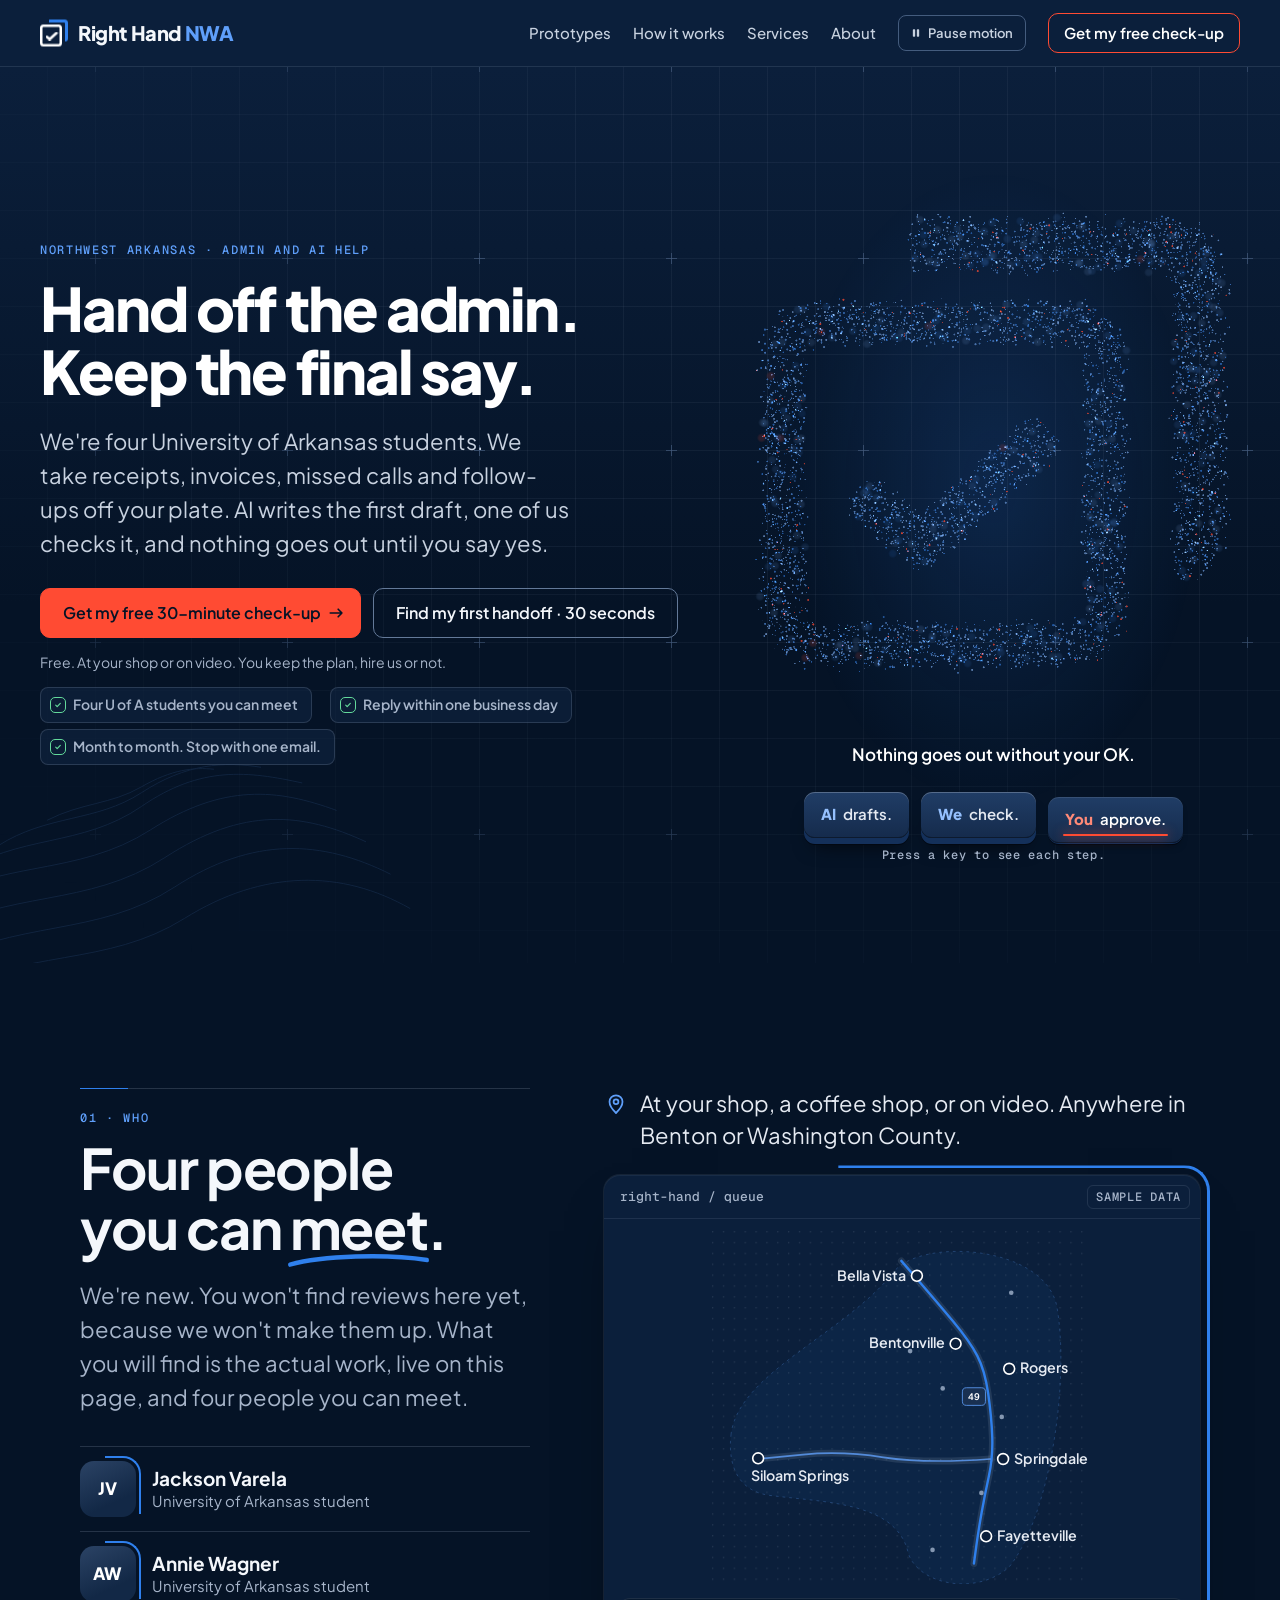
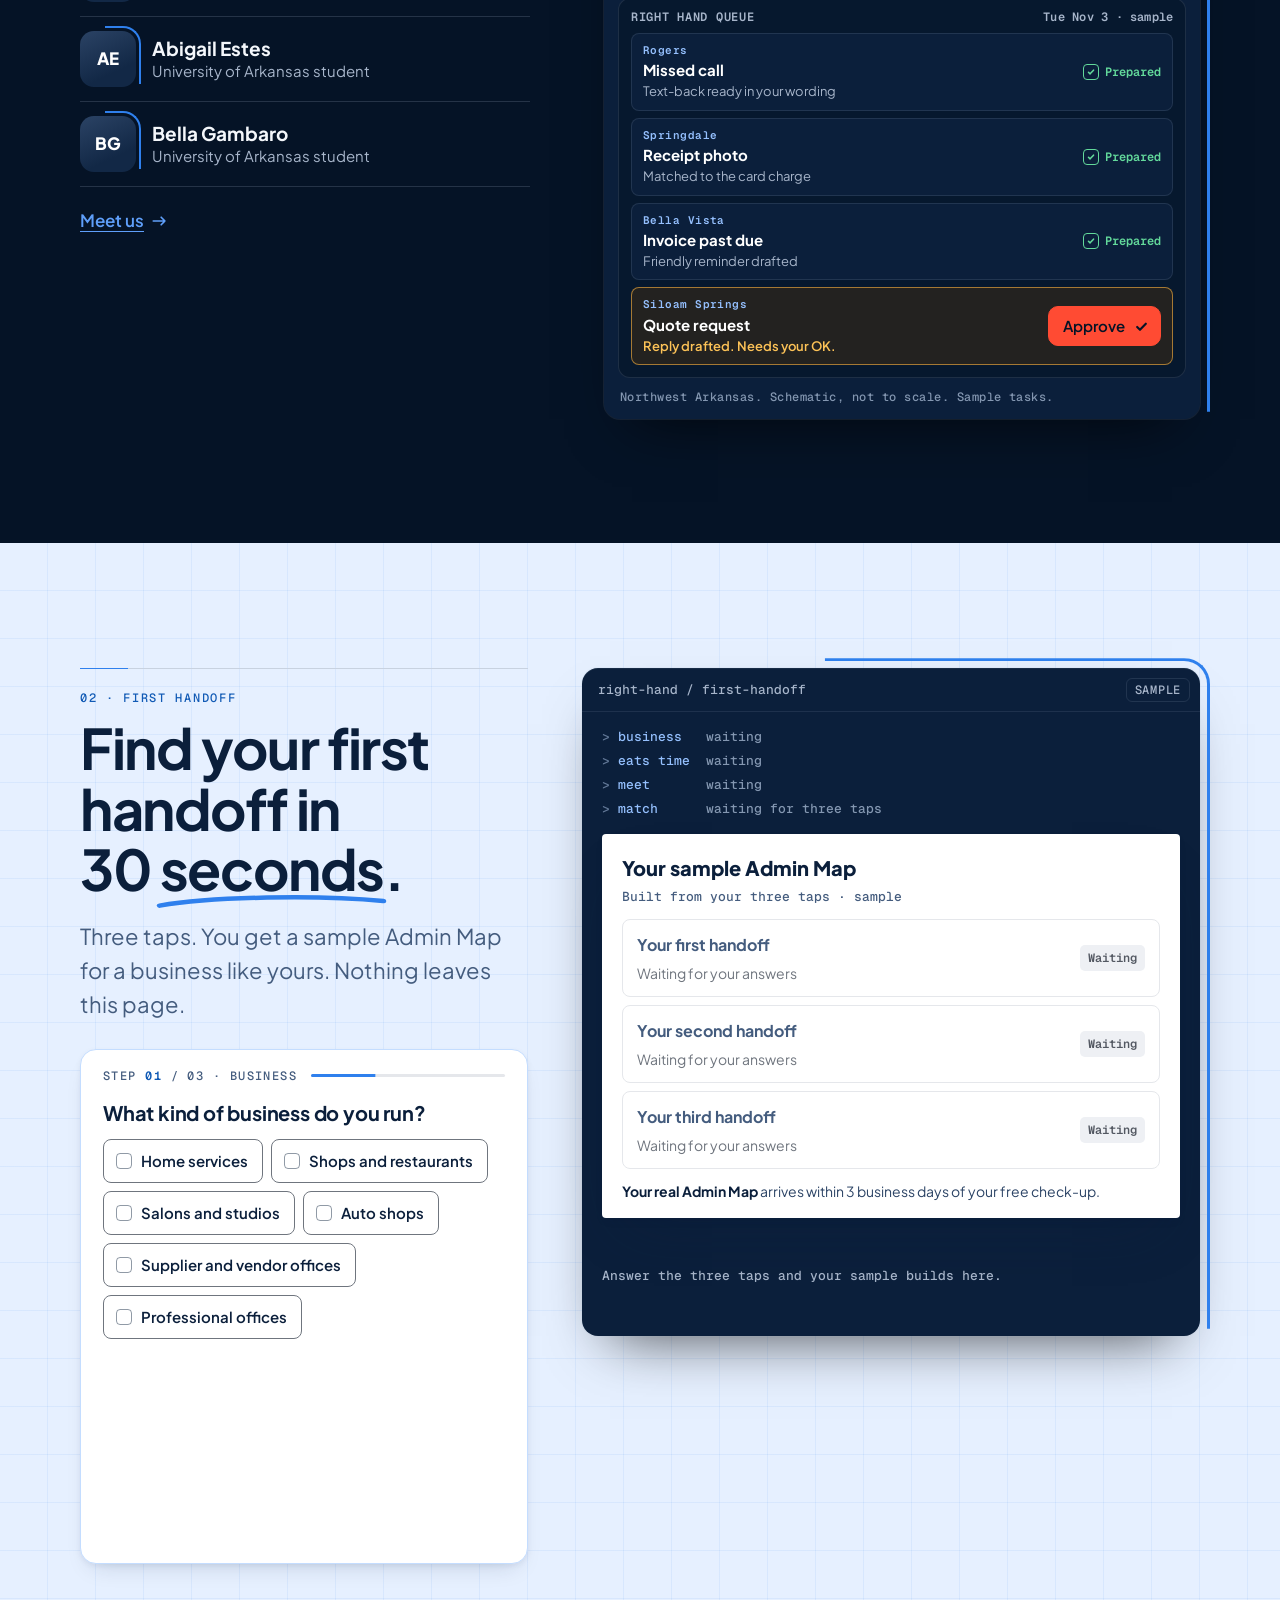
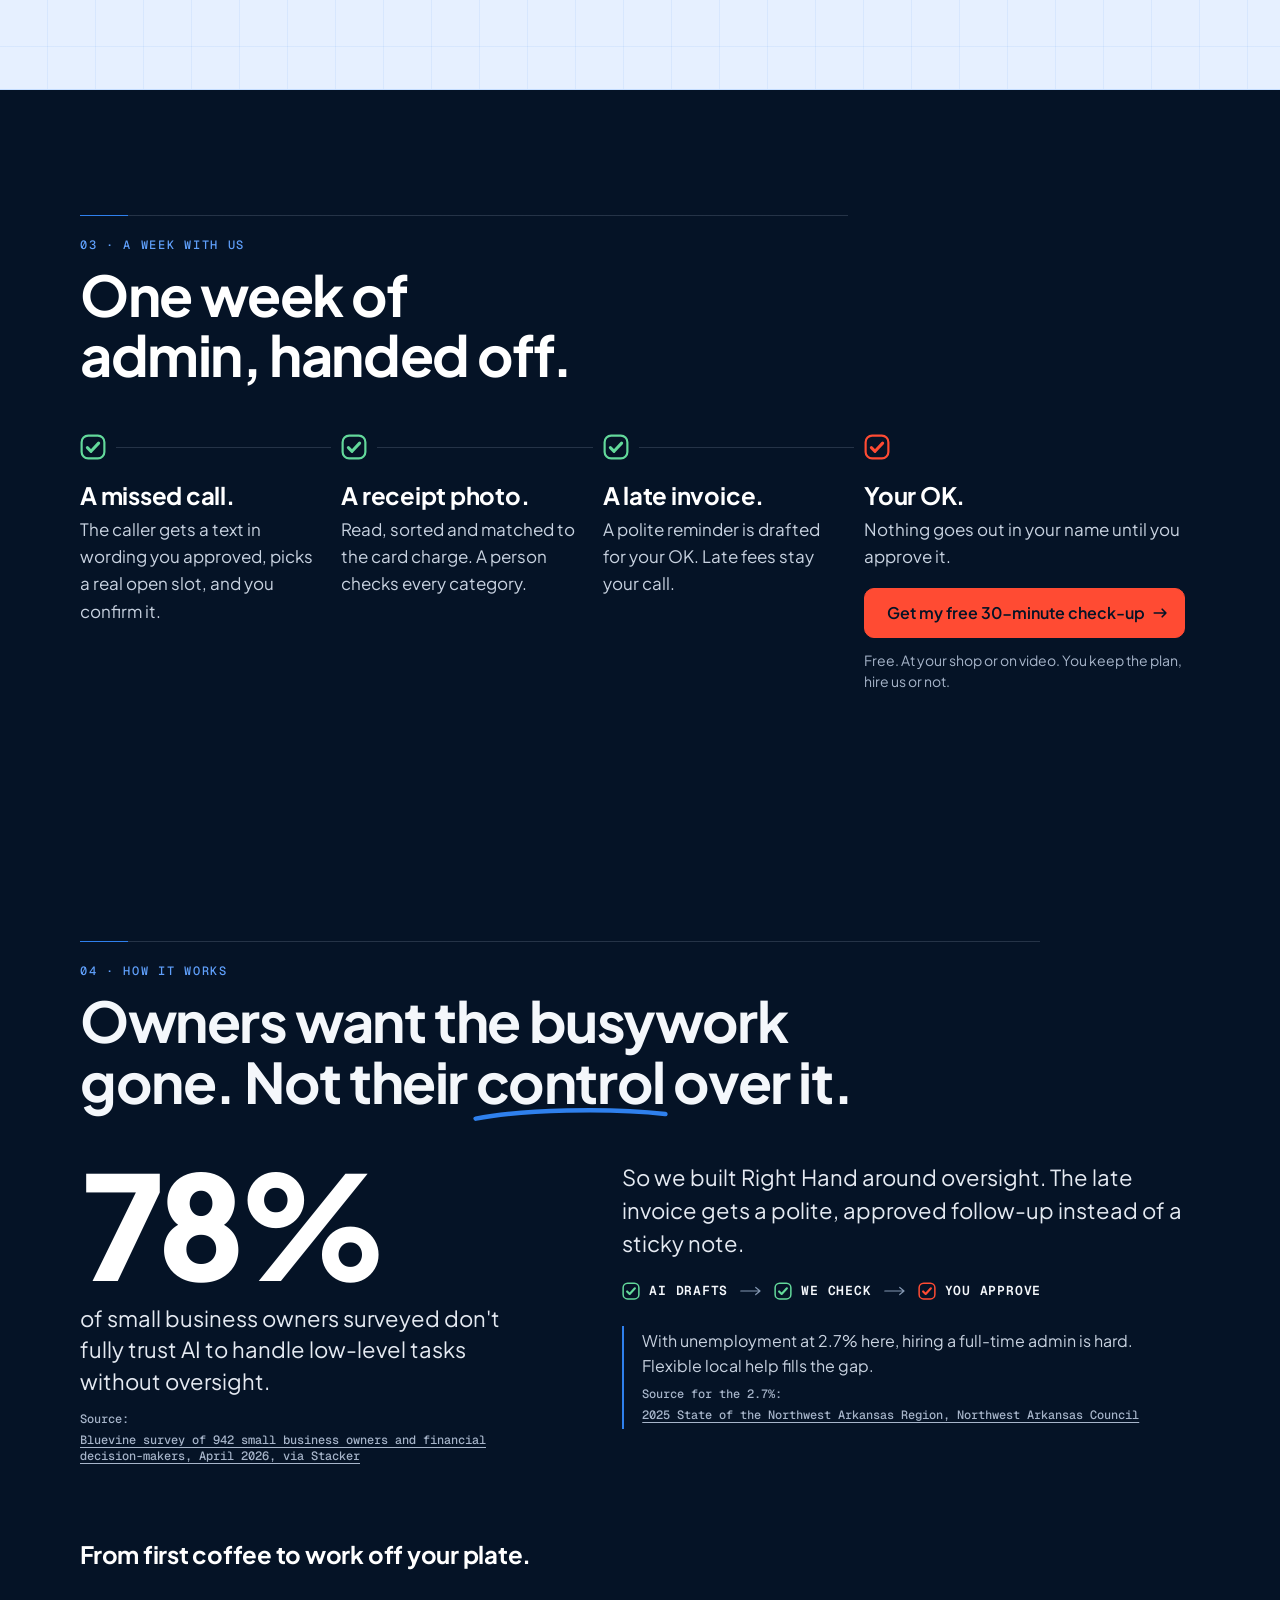
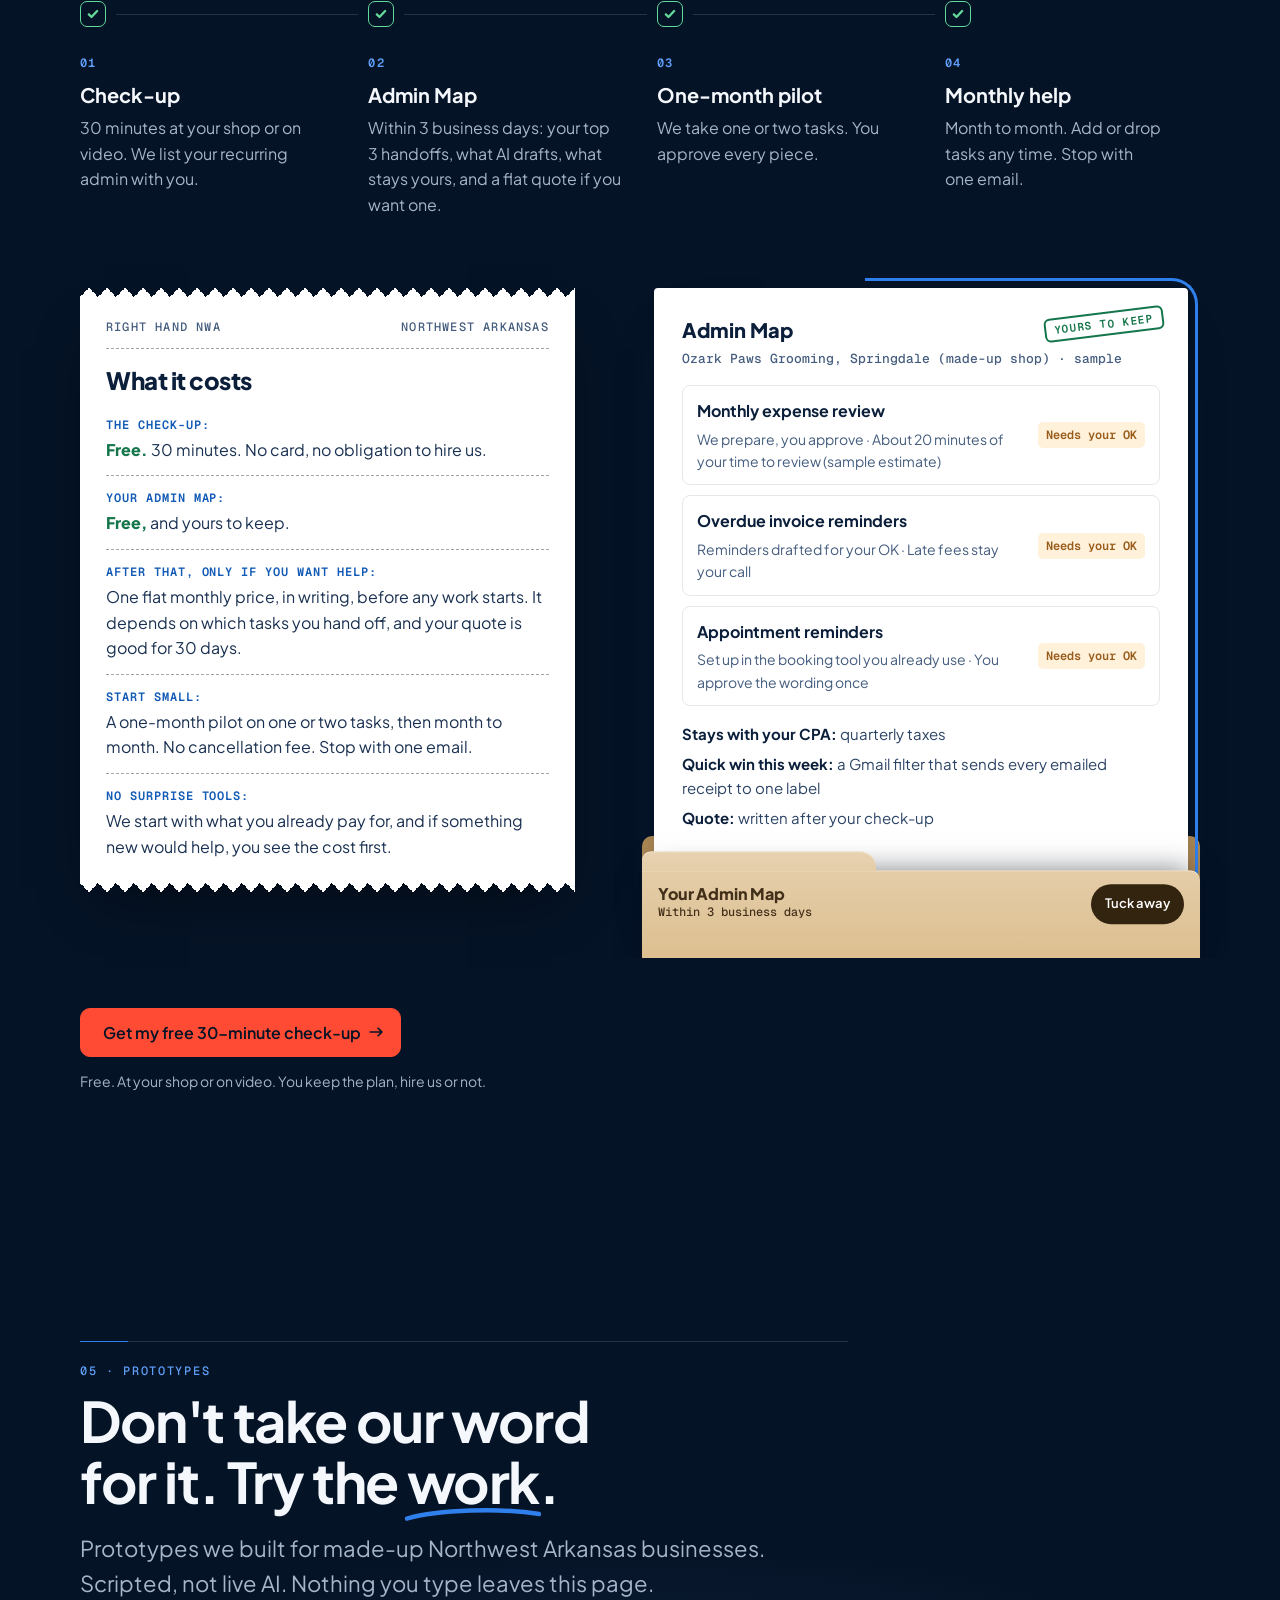
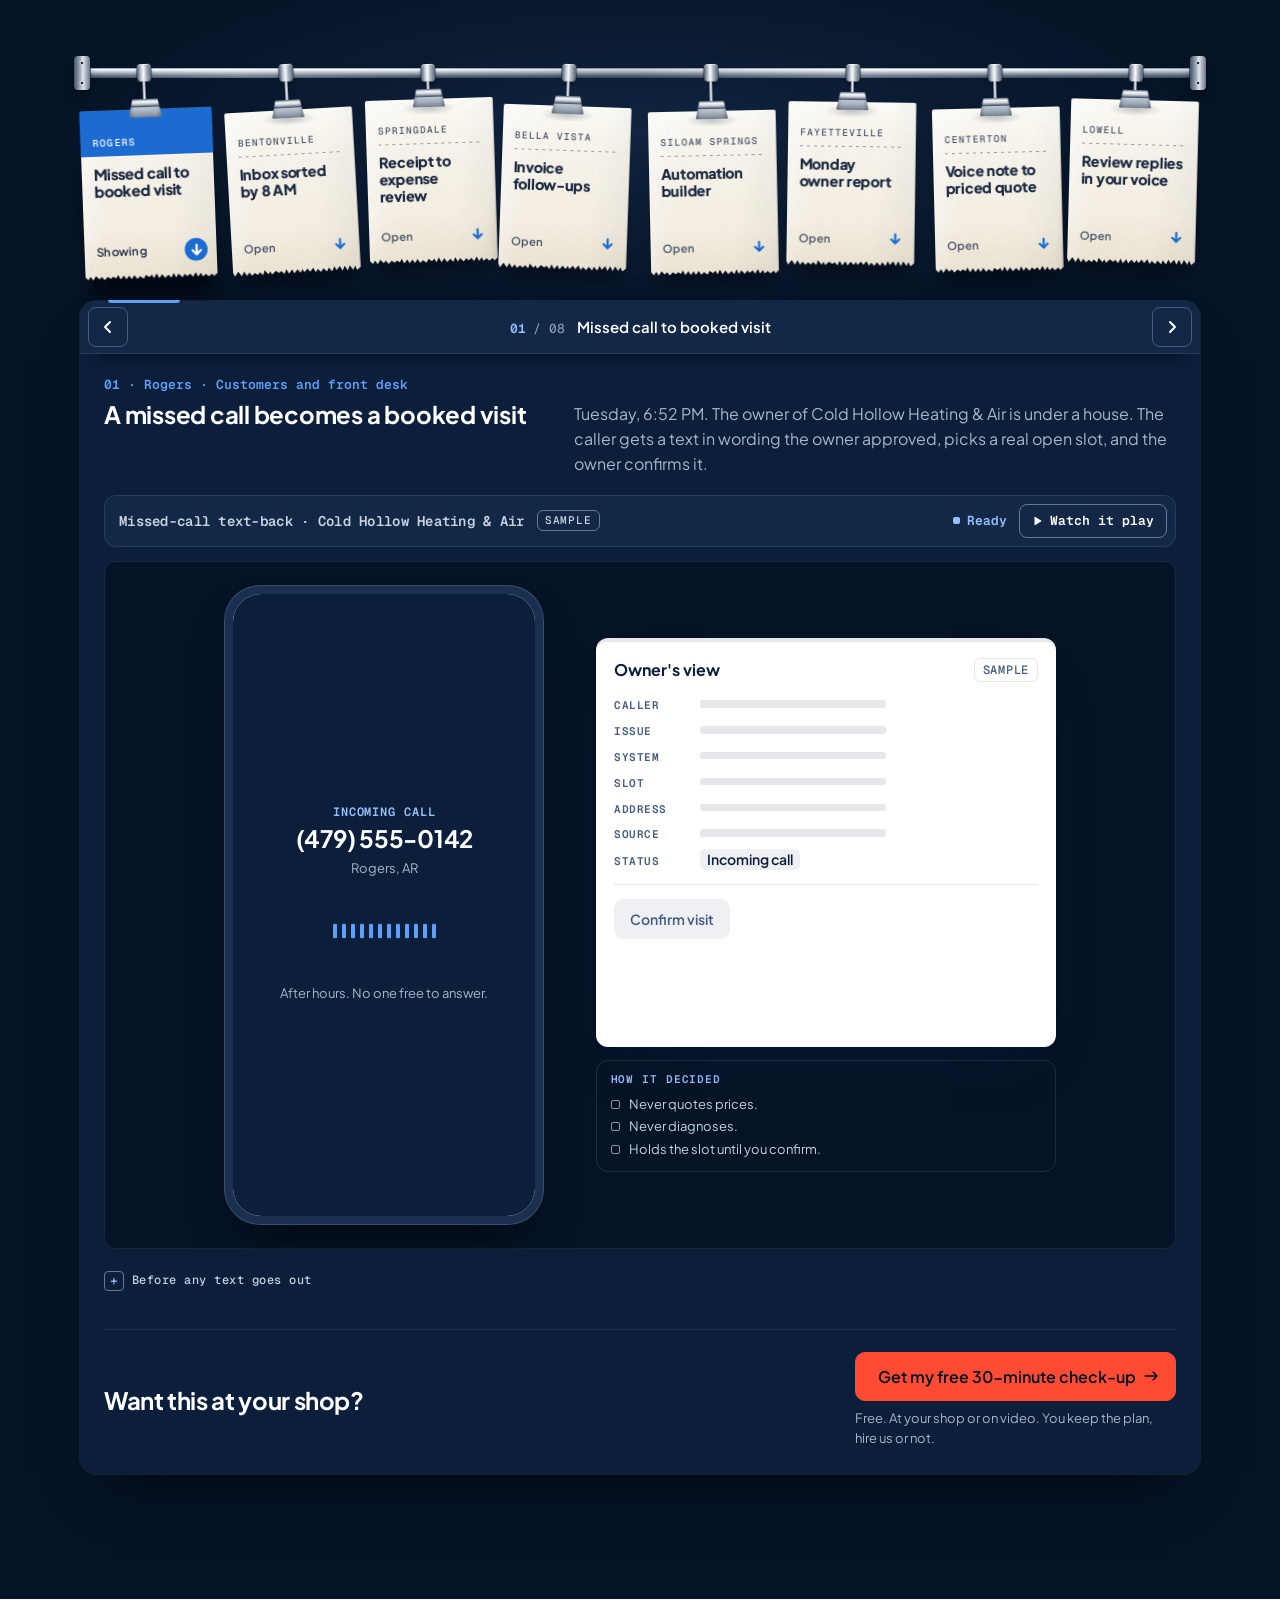
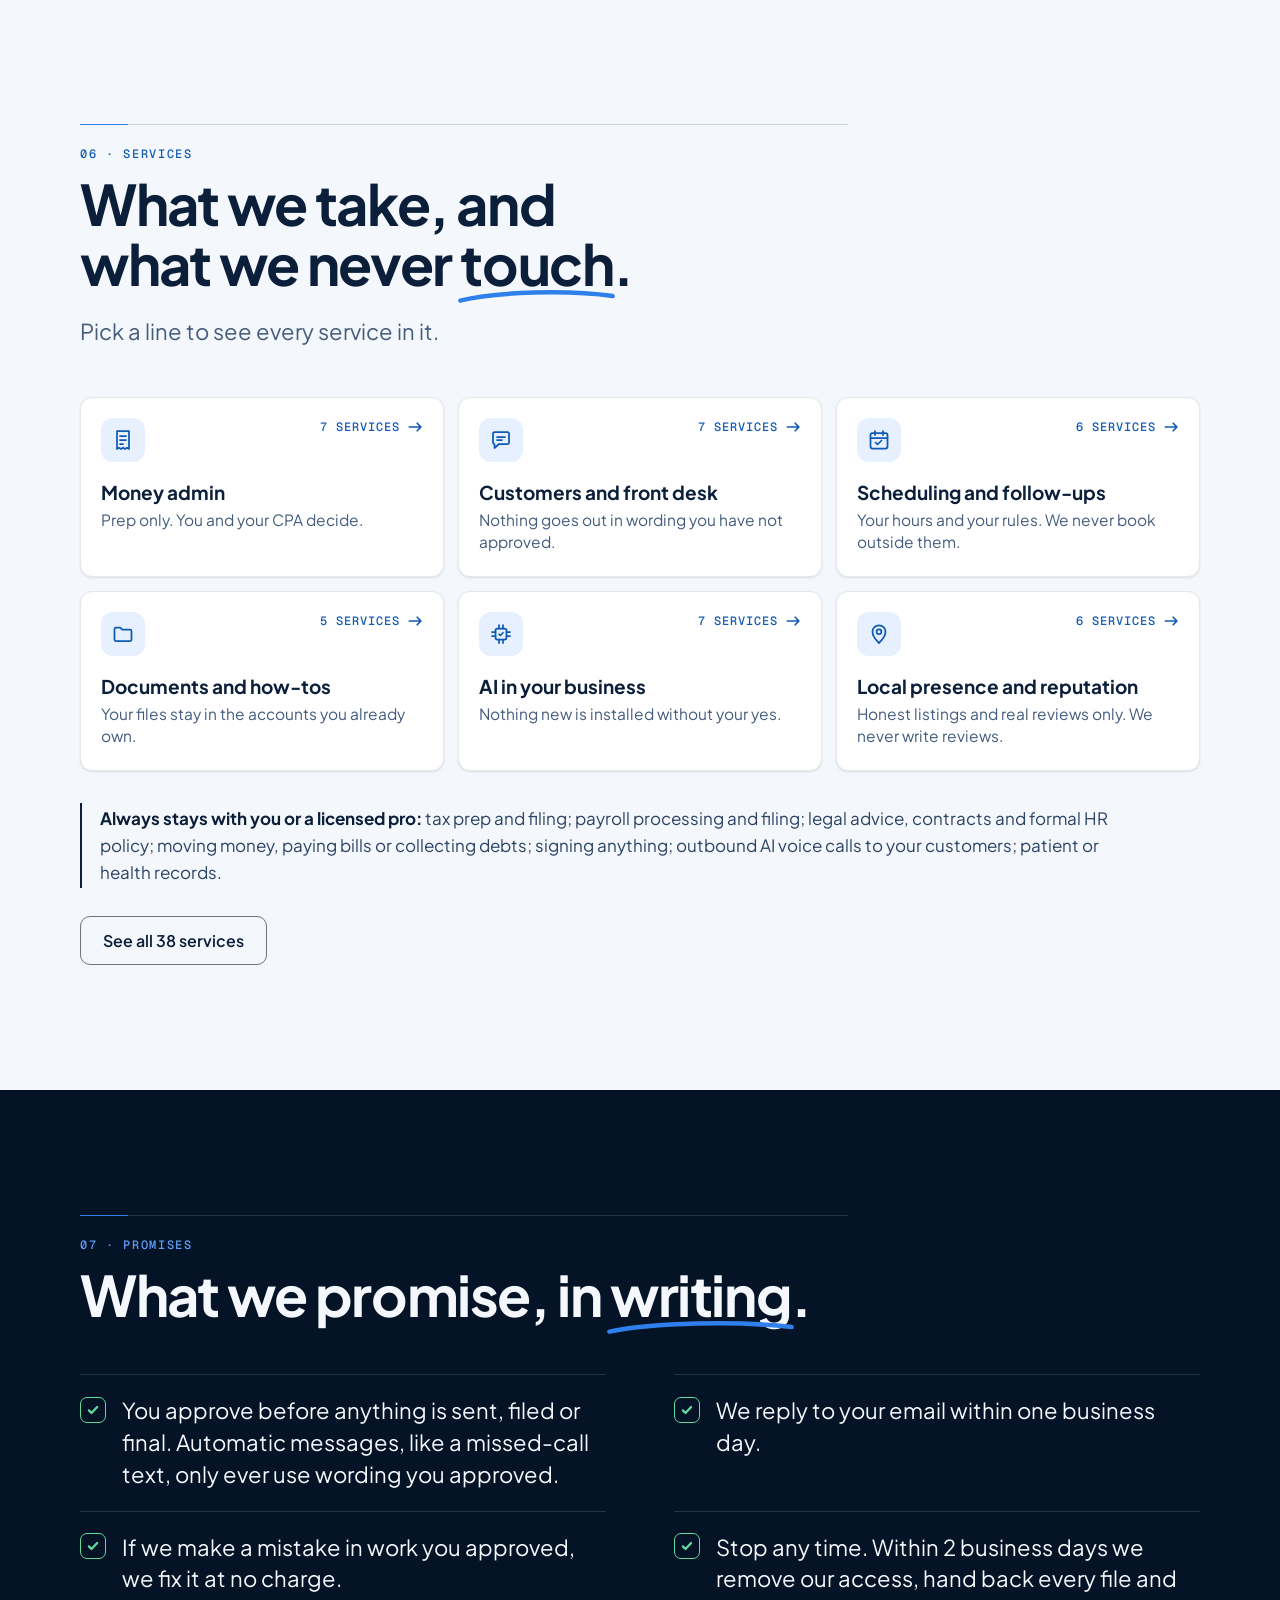
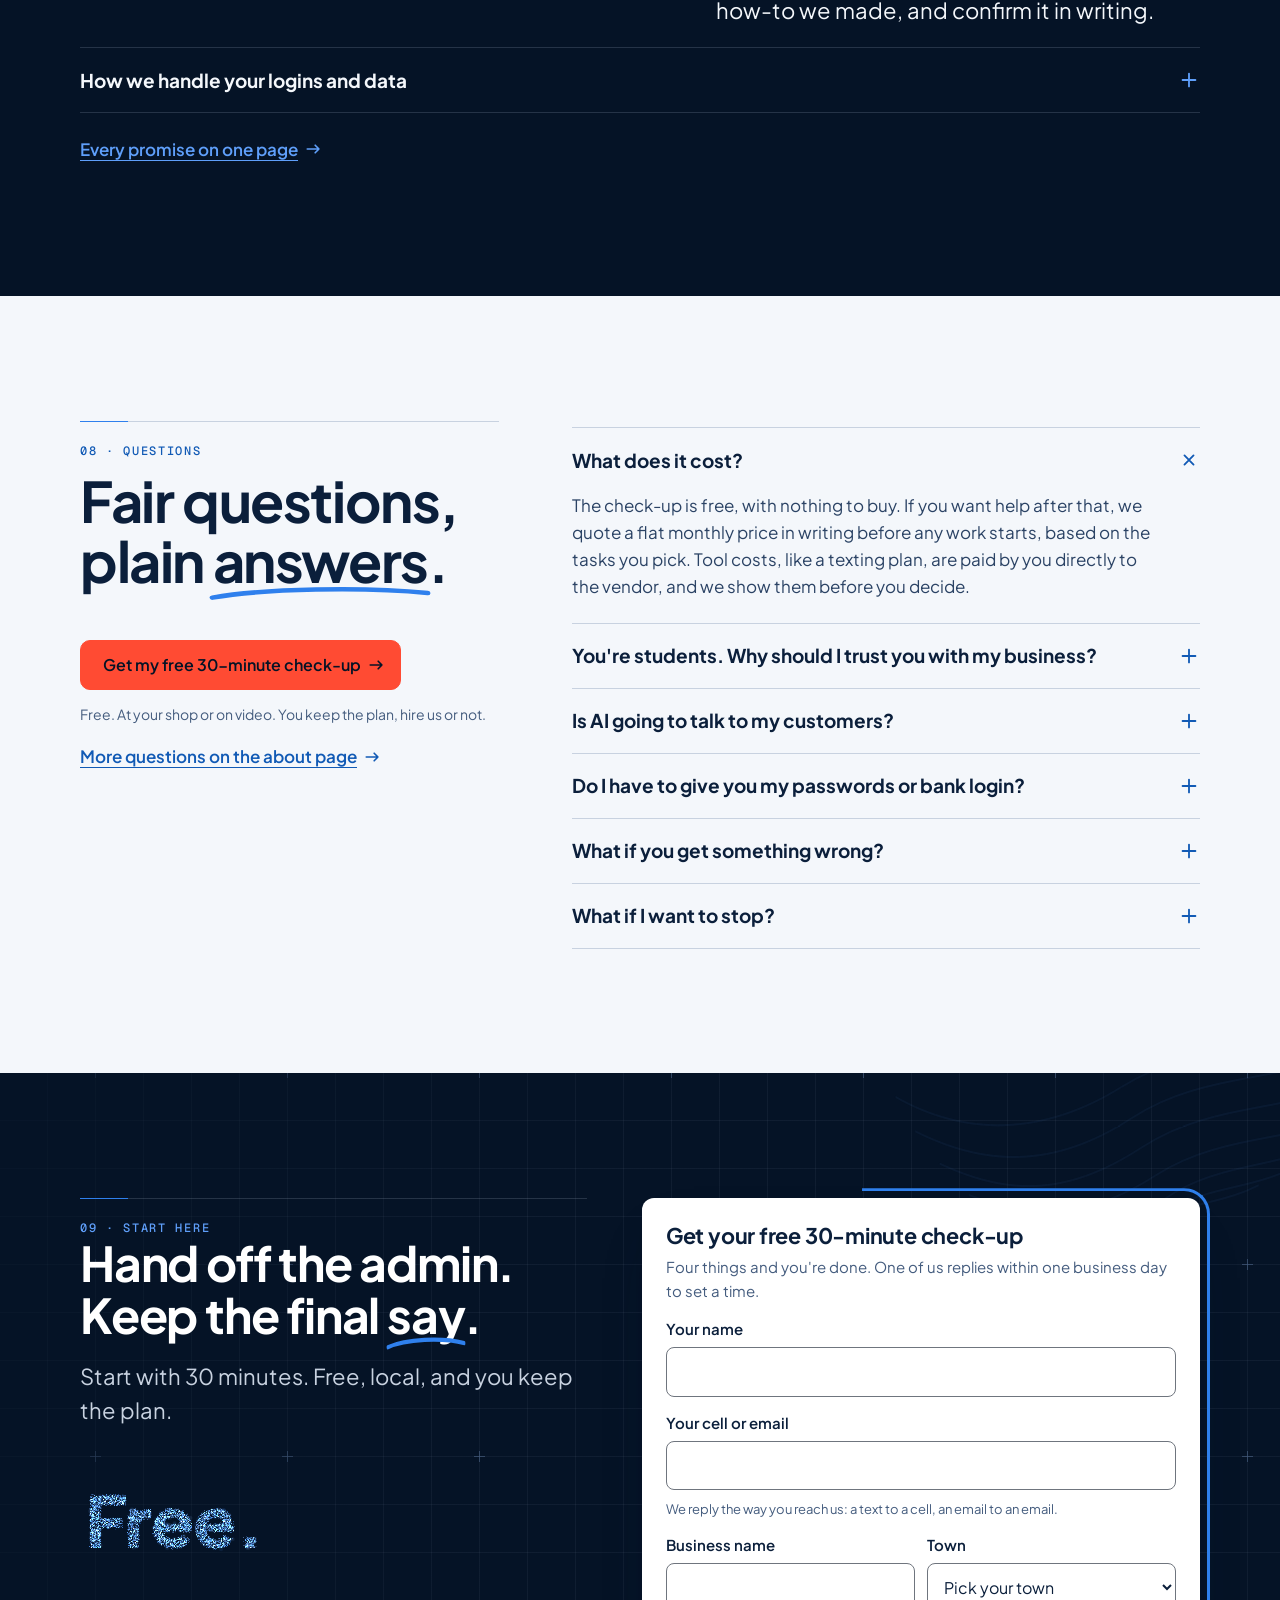
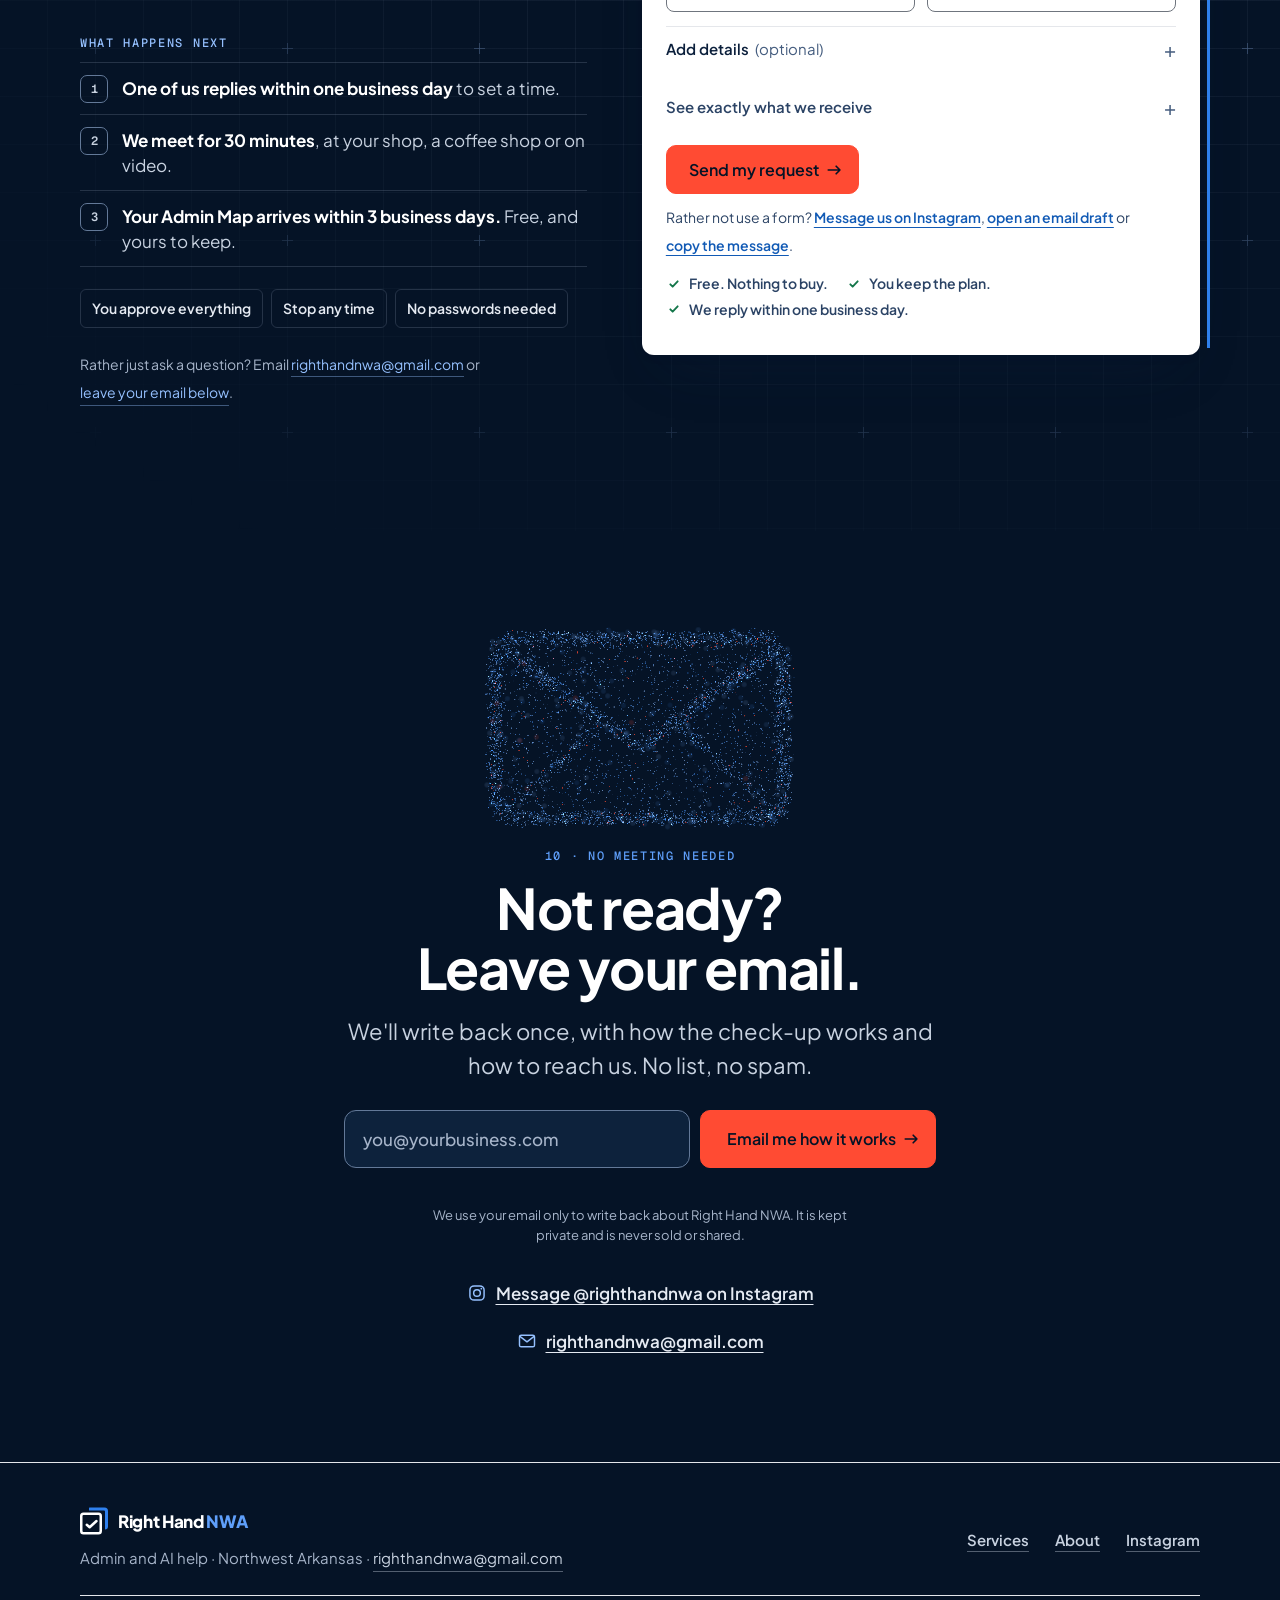
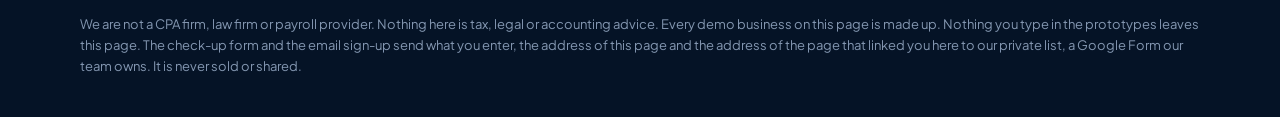
==== commit 8b5fea52: "First paint needs only the HTML: inline critical CSS and boot script, one stylesheet bundle, content" ====
--- a/index.html
+++ b/index.html
@@ -3,7 +3,7 @@
 <head>
 <meta charset="utf-8">
 <meta name="viewport" content="width=device-width, initial-scale=1, viewport-fit=cover">
-<meta http-equiv="Content-Security-Policy" content="default-src 'self'; script-src 'self'; style-src 'self' 'unsafe-inline'; img-src 'self' data:; font-src 'self'; connect-src https://docs.google.com; form-action 'self' mailto:; base-uri 'self'; object-src 'none'">
+<meta http-equiv="Content-Security-Policy" content="default-src 'self'; script-src 'self' 'sha256-LrZWyv49ByaUirmNGTNRg+P0DeXDHQIYt49rXC7nkG4='; style-src 'self' 'unsafe-inline'; img-src 'self' data:; font-src 'self'; connect-src https://docs.google.com; form-action 'self' mailto:; base-uri 'self'; object-src 'none'">
 <meta name="referrer" content="strict-origin-when-cross-origin">
 <title>Right Hand NWA | Admin and AI help for Northwest Arkansas small businesses</title>
 <meta name="description" content="Admin and AI help for small businesses in Bentonville, Rogers, Springdale and Fayetteville, from four University of Arkansas students. AI drafts, we check, you approve. Free 30-minute check-up.">
@@ -27,30 +27,422 @@
 <meta name="twitter:image" content="https://righthandnwa.com/assets/og.png">
 <meta name="twitter:image:alt" content="Right Hand NWA: hand off the admin, keep the final say. A sample task queue with a missed call, a receipt photo and an invoice prepared, and a quote reply waiting for the owner's OK.">
 <link rel="alternate" type="text/plain" href="https://righthandnwa.com/llms.txt" title="Right Hand NWA for language models">
-<link rel="icon" href="assets/favicon.svg" type="image/svg+xml">
-<link rel="apple-touch-icon" href="assets/apple-touch-icon.png">
-<link rel="preload" href="assets/fonts/plus-jakarta-sans-latin-var.woff2" as="font" type="font/woff2" crossorigin>
-<link rel="preload" href="assets/fonts/geist-mono-latin.woff2" as="font" type="font/woff2" crossorigin>
-<link rel="stylesheet" href="assets/site.css">
-<link rel="stylesheet" href="assets/motion.css">
-<link rel="stylesheet" href="assets/close.css">
-<link rel="stylesheet" href="assets/field.css">
-<link rel="stylesheet" href="assets/lab.css">
-<script src="assets/boot.js"></script>
-<script src="assets/motion.js" defer></script>
-<script src="assets/nav.js" defer></script>
-<script src="assets/services-data.js" defer></script>
-<script src="assets/nwa-map.js" defer></script>
-<script src="assets/config.js" defer></script>
-<script src="assets/site.js" defer></script>
-<script src="assets/interest.js" defer></script>
-<script src="assets/close.js" defer></script>
-<script src="assets/field-shapes.js" defer></script>
-<script src="assets/field.js" defer></script>
-<script src="assets/lab.js" defer></script>
-<!-- jsonld:start -->
-<script type="application/ld+json">{"@context":"https://schema.org","@graph":[{"@type":["Organization","ProfessionalService"],"@id":"https://righthandnwa.com/#organization","name":"Right Hand NWA","alternateName":"Right Hand Northwest Arkansas","url":"https://righthandnwa.com/","description":"Admin and AI help for Northwest Arkansas small businesses, from four University of Arkansas students. The team takes receipts, invoices, missed calls, follow-ups, scheduling and paperwork off small business owners' plates, and sets up AI that drafts the busywork. AI drafts, a person on the team checks, and the owner approves. Tax, payroll, legal work and moving money stay with the owner and their licensed pros.","slogan":"Hand off the admin. Keep the final say.","logo":{"@type":"ImageObject","@id":"https://righthandnwa.com/#logo","url":"https://righthandnwa.com/assets/logo.png","contentUrl":"https://righthandnwa.com/assets/logo.png","width":512,"height":512,"caption":"Right Hand NWA"},"image":{"@type":"ImageObject","@id":"https://righthandnwa.com/#image","url":"https://righthandnwa.com/assets/og.png","contentUrl":"https://righthandnwa.com/assets/og.png","width":1200,"height":630},"email":"righthandnwa@gmail.com","contactPoint":{"@type":"ContactPoint","contactType":"customer service","email":"righthandnwa@gmail.com","areaServed":"US-AR","availableLanguage":"English"},"sameAs":["https://www.instagram.com/righthandnwa/"],"founder":[{"@type":"Person","name":"Jackson Varela","description":"University of Arkansas student","memberOf":{"@id":"https://righthandnwa.com/#uark"}},{"@type":"Person","name":"Annie Wagner","description":"University of Arkansas student","memberOf":{"@id":"https://righthandnwa.com/#uark"}},{"@type":"Person","name":"Abigail Estes","description":"University of Arkansas student","memberOf":{"@id":"https://righthandnwa.com/#uark"}},{"@type":"Person","name":"Bella Gambaro","description":"University of Arkansas student","memberOf":{"@id":"https://righthandnwa.com/#uark"}}],"areaServed":[{"@type":"Place","name":"Northwest Arkansas","containedInPlace":{"@id":"https://righthandnwa.com/#arkansas"}},{"@type":"AdministrativeArea","name":"Benton County, Arkansas","containedInPlace":{"@id":"https://righthandnwa.com/#arkansas"}},{"@type":"AdministrativeArea","name":"Washington County, Arkansas","containedInPlace":{"@id":"https://righthandnwa.com/#arkansas"}},{"@type":"City","name":"Bentonville","containedInPlace":{"@id":"https://righthandnwa.com/#arkansas"}},{"@type":"City","name":"Rogers","containedInPlace":{"@id":"https://righthandnwa.com/#arkansas"}},{"@type":"City","name":"Springdale","containedInPlace":{"@id":"https://righthandnwa.com/#arkansas"}},{"@type":"City","name":"Fayetteville","containedInPlace":{"@id":"https://righthandnwa.com/#arkansas"}},{"@type":"City","name":"Bella Vista","containedInPlace":{"@id":"https://righthandnwa.com/#arkansas"}},{"@type":"City","name":"Siloam Springs","containedInPlace":{"@id":"https://righthandnwa.com/#arkansas"}},{"@type":"City","name":"Lowell","containedInPlace":{"@id":"https://righthandnwa.com/#arkansas"}},{"@type":"City","name":"Cave Springs","containedInPlace":{"@id":"https://righthandnwa.com/#arkansas"}},{"@type":"City","name":"Centerton","containedInPlace":{"@id":"https://righthandnwa.com/#arkansas"}},{"@type":"City","name":"Farmington","containedInPlace":{"@id":"https://righthandnwa.com/#arkansas"}},{"@type":"City","name":"Prairie Grove","containedInPlace":{"@id":"https://righthandnwa.com/#arkansas"}},{"@type":"City","name":"Pea Ridge","containedInPlace":{"@id":"https://righthandnwa.com/#arkansas"}}],"knowsAbout":["Small business admin","Receipt capture and expense review","Invoice follow-ups","CPA and bookkeeper prep","Inbox triage and reply drafts","Missed-call text-back","Appointment scheduling and reminders","Written how-tos (SOPs)","Workflow automations","Practical AI for small business","AI use policies for small business","Google Business Profile and local listings","Honest review requests"],"hasOfferCatalog":{"@type":"OfferCatalog","name":"Right Hand NWA services","url":"https://righthandnwa.com/services/","itemListElement":[{"@type":"OfferCatalog","name":"Money admin","url":"https://righthandnwa.com/services/#money-admin","itemListElement":[{"@type":"Offer","itemOffered":{"@type":"Service","name":"Receipt capture and categorizing"}},{"@type":"Offer","itemOffered":{"@type":"Service","name":"Monthly expense review"}},{"@type":"Offer","itemOffered":{"@type":"Service","name":"Invoices and overdue follow-ups"}},{"@type":"Offer","itemOffered":{"@type":"Service","name":"Quotes and estimates"}},{"@type":"Offer","itemOffered":{"@type":"Service","name":"Bills-due and renewals calendar"}},{"@type":"Offer","itemOffered":{"@type":"Service","name":"CPA and bookkeeper prep"}},{"@type":"Offer","itemOffered":{"@type":"Service","name":"Software subscription cleanup"}}]},{"@type":"OfferCatalog","name":"Customers and front desk","url":"https://righthandnwa.com/services/#customers-and-front-desk","itemListElement":[{"@type":"Offer","itemOffered":{"@type":"Service","name":"Inbox triage and reply drafts"}},{"@type":"Offer","itemOffered":{"@type":"Service","name":"Missed-call text-back and booking"}},{"@type":"Offer","itemOffered":{"@type":"Service","name":"AI phone answering, inbound only"}},{"@type":"Offer","itemOffered":{"@type":"Service","name":"Website chat assistant"}},{"@type":"Offer","itemOffered":{"@type":"Service","name":"Lead intake form that routes itself"}},{"@type":"Offer","itemOffered":{"@type":"Service","name":"CRM setup and cleanup"}},{"@type":"Offer","itemOffered":{"@type":"Service","name":"Quote follow-ups"}}]},{"@type":"OfferCatalog","name":"Scheduling and follow-ups","url":"https://righthandnwa.com/services/#scheduling-and-follow-ups","itemListElement":[{"@type":"Offer","itemOffered":{"@type":"Service","name":"Booking page"}},{"@type":"Offer","itemOffered":{"@type":"Service","name":"Appointment reminders and no-show follow-ups"}},{"@type":"Offer","itemOffered":{"@type":"Service","name":"Calendar management"}},{"@type":"Offer","itemOffered":{"@type":"Service","name":"Staff schedule drafts"}},{"@type":"Offer","itemOffered":{"@type":"Service","name":"Vendor and delivery coordination"}},{"@type":"Offer","itemOffered":{"@type":"Service","name":"Meeting and call notes with AI"}}]},{"@type":"OfferCatalog","name":"Documents and how-tos","url":"https://righthandnwa.com/services/#documents-and-how-tos","itemListElement":[{"@type":"Offer","itemOffered":{"@type":"Service","name":"One folder system with naming rules"}},{"@type":"Offer","itemOffered":{"@type":"Service","name":"Templates for quotes, forms and checklists"}},{"@type":"Offer","itemOffered":{"@type":"Service","name":"Written how-tos (SOPs)"}},{"@type":"Offer","itemOffered":{"@type":"Service","name":"Hiring admin"}},{"@type":"Offer","itemOffered":{"@type":"Service","name":"Supplier and vendor office support"}}]},{"@type":"OfferCatalog","name":"AI in your business","url":"https://righthandnwa.com/services/#ai-in-your-business","itemListElement":[{"@type":"Offer","itemOffered":{"@type":"Service","name":"Workflow automations"}},{"@type":"Offer","itemOffered":{"@type":"Service","name":"AI email drafting in your inbox"}},{"@type":"Offer","itemOffered":{"@type":"Service","name":"Weekly owner report"}},{"@type":"Offer","itemOffered":{"@type":"Service","name":"AI starter workshop"}},{"@type":"Offer","itemOffered":{"@type":"Service","name":"One-page AI use policy"}},{"@type":"Offer","itemOffered":{"@type":"Service","name":"Company prompt kit and SOP assistant"}},{"@type":"Offer","itemOffered":{"@type":"Service","name":"Monthly AI office hours"}}]},{"@type":"OfferCatalog","name":"Local presence and reputation","url":"https://righthandnwa.com/services/#local-presence-and-reputation","itemListElement":[{"@type":"Offer","itemOffered":{"@type":"Service","name":"Google Business Profile and listings upkeep"}},{"@type":"Offer","itemOffered":{"@type":"Service","name":"Honest review requests"}},{"@type":"Offer","itemOffered":{"@type":"Service","name":"Review reply drafts"}},{"@type":"Offer","itemOffered":{"@type":"Service","name":"Social posts and content calendar"}},{"@type":"Offer","itemOffered":{"@type":"Service","name":"Email newsletter"}},{"@type":"Offer","itemOffered":{"@type":"Service","name":"Digital front door check"}}]}]},"makesOffer":{"@type":"Offer","@id":"https://righthandnwa.com/#checkup-offer","name":"Free 30-minute check-up","price":"0","priceCurrency":"USD","url":"https://righthandnwa.com/#checkup","description":"A free 30-minute check-up at your business anywhere in Benton or Washington County, or by video or phone. Within 3 business days, Your Admin Map arrives by email: your top 3 tasks to hand off, and for each one what we would do, what AI would draft, what stays with you, and what stays with your CPA or attorney. No card, no obligation to hire us.","itemOffered":{"@type":"Service","name":"30-minute admin and AI check-up","provider":{"@id":"https://righthandnwa.com/#organization"},"areaServed":{"@id":"https://righthandnwa.com/#arkansas"}}}},{"@type":"CollegeOrUniversity","@id":"https://righthandnwa.com/#uark","name":"University of Arkansas","url":"https://www.uark.edu/"},{"@type":"State","@id":"https://righthandnwa.com/#arkansas","name":"Arkansas","containedInPlace":{"@type":"Country","name":"United States"}},{"@type":"WebSite","@id":"https://righthandnwa.com/#website","url":"https://righthandnwa.com/","name":"Right Hand NWA","alternateName":"Right Hand Northwest Arkansas","publisher":{"@id":"https://righthandnwa.com/#organization"},"inLanguage":"en-US"},{"@type":"WebPage","@id":"https://righthandnwa.com/#webpage","url":"https://righthandnwa.com/","name":"Right Hand NWA | Admin and AI help for Northwest Arkansas small businesses","description":"Admin and AI help for small businesses in Bentonville, Rogers, Springdale and Fayetteville, from four University of Arkansas students. AI drafts, we check, you approve. Free 30-minute check-up.","isPartOf":{"@id":"https://righthandnwa.com/#website"},"about":{"@id":"https://righthandnwa.com/#organization"},"primaryImageOfPage":{"@id":"https://righthandnwa.com/#image"},"inLanguage":"en-US"},{"@type":"FAQPage","@id":"https://righthandnwa.com/#faq","url":"https://righthandnwa.com/#questions","isPartOf":{"@id":"https://righthandnwa.com/#webpage"},"mainEntity":[{"@type":"Question","name":"What does it cost?","acceptedAnswer":{"@type":"Answer","text":"The check-up is free, with nothing to buy. If you want help after that, we quote a flat monthly price in writing before any work starts, based on the tasks you pick. Tool costs, like a texting plan, are paid by you directly to the vendor, and we show them before you decide."}},{"@type":"Question","name":"You're students. Why should I trust you with my business?","acceptedAnswer":{"@type":"Answer","text":"Fair question. We are four University of Arkansas students who work in Northwest Arkansas. For you, that means a short client list, a named person on every task, and work you can check line by line. Try the prototypes on this page and judge the work yourself."}},{"@type":"Question","name":"Is AI going to talk to my customers?","acceptedAnswer":{"@type":"Answer","text":"Only if you want it to, and only from answers you approved. A phone or chat assistant says it is an assistant and hands anything else to you. Everything else AI does is a draft that one of us checks and you approve. If you'd rather we skip AI on a task, we do it by hand."}},{"@type":"Question","name":"Do I have to give you my passwords or bank login?","acceptedAnswer":{"@type":"Answer","text":"No, and please don't send them. The check-up needs no logins at all. If you hire us, you invite us as a user in the tools you already use, so you can see what we can reach and remove us in one click. We never touch your bank or move money."}},{"@type":"Question","name":"What if you get something wrong?","acceptedAnswer":{"@type":"Answer","text":"You see the sources and the math before anything is final, and anything we can't match to a record comes to you as a question. If a mistake slips through in work you approved, we fix it at no charge."}},{"@type":"Question","name":"What if I want to stop?","acceptedAnswer":{"@type":"Answer","text":"Email us. It is month to month with no cancellation fee. Within 2 business days we remove our access, hand back every file and how-to, and confirm it in writing."}}]}]}</script>
-<!-- jsonld:end -->
+<link rel="icon" href="assets/favicon.svg?v=4ea3b7b2" type="image/svg+xml">
+<link rel="apple-touch-icon" href="assets/apple-touch-icon.png?v=b2c869ad">
+<!-- head:start -->
+<link rel="preload" href="assets/bundle-home.css?v=d4ddea59" as="style">
+<link rel="preload" href="assets/fonts/plus-jakarta-sans-latin-var.woff2?v=153fc85b" as="font" type="font/woff2" crossorigin>
+<style>
+@font-face{font-family:"Plus Jakarta Sans";src:url(assets/fonts/plus-jakarta-sans-latin-var.woff2?v=153fc85b) format("woff2");font-weight:200 800;font-style:normal;font-display:swap}
+@font-face{font-family:"Geist Mono";src:url(assets/fonts/geist-mono-latin.woff2?v=684ad5b5) format("woff2");font-weight:400 600;font-style:normal;font-display:swap}
+@font-face{font-family:"RH Sans Fallback";src:local("Arial"),local("ArialMT"),local("Roboto"),local("Liberation Sans");font-weight:200 450;size-adjust:104%}
+@font-face{font-family:"RH Sans Fallback";src:local("Arial"),local("ArialMT"),local("Roboto"),local("Liberation Sans");font-weight:451 600;size-adjust:106%}
+@font-face{font-family:"RH Sans Fallback";src:local("Arial Bold"),local("Arial-BoldMT"),local("Roboto Bold"),local("Roboto-Bold"),local("Liberation Sans Bold");font-weight:601 800;size-adjust:102%}
+:root{--rh-navy:#0B1F3B;--rh-blue:#2F80ED;--rh-sky:#E6F0FF;--rh-gray:#E5E7EB;--navy-50:#F4F7FB;--navy-100:#E5EAF2;--navy-200:#C8D2E0;--navy-300:#A7B5CA;--navy-400:#8497B1;--navy-500:#637998;--navy-600:#445C7E;--navy-700:#2B4365;--navy-800:#193051;--navy-850:#122846;--navy-900:#0B1F3B;--navy-950:#051326;--blue-50:#F2F7FF;--blue-100:#E6F0FF;--blue-200:#C4DDFF;--blue-300:#95C0FE;--blue-400:#5F9FFA;--blue-500:#2F80ED;--blue-600:#1B6BD1;--blue-700:#115AB5;--blue-800:#0F4386;--blue-900:#0E2F5D;--gray-50:#F7F8FA;--gray-100:#EEF0F4;--gray-200:#E5E7EB;--gray-300:#D1D4DA;--gray-400:#A0A5AC;--gray-500:#6F757E;--gray-600:#535862;--gray-700:#3A404B;--green-50:#E2F8EA;--green-300:#63D99B;--green-500:#15AD6E;--green-700:#14764A;--green-950:#0D362A;--amber-50:#FFF1DA;--amber-300:#FDC357;--amber-400:#FCB442;--amber-700:#985B1A;--amber-950:#402C12;--red-50:#FFEDEB;--red-300:#F58B84;--red-500:#DB4241;--red-700:#BA2B2E;--font-sans:"Plus Jakarta Sans","RH Sans Fallback",ui-sans-serif,system-ui,-apple-system,"Segoe UI",Roboto,sans-serif;--font-mono:"Geist Mono",ui-monospace,"Cascadia Mono",Consolas,monospace;--fs-micro:.75rem;--fs-sm:.875rem;--fs-body:1.0625rem;--fs-lead:clamp(1.125rem,1.03rem + .45vw,1.375rem);--fs-h3:clamp(1.25rem,1.1rem + .6vw,1.5rem);--fs-h2:clamp(2.125rem,1.45rem + 2.6vw,3.5rem);--fs-h1:clamp(2.6rem,1.6rem + 4.6vw,5rem);--container:1200px;--container-wide:1320px;--pad-x:clamp(1.125rem,.6rem + 2.4vw,2.5rem);--gutter:clamp(1rem,.6rem + 1.6vw,1.5rem);--section-y:clamp(4.5rem,3rem + 6vw,8.5rem);--section-head-gap:clamp(2rem,1.5rem + 2vw,3.5rem);--r-paper:4px;--r-xs:6px;--r-sm:8px;--r-btn:10px;--r-md:12px;--r-lg:16px;--r-xl:24px;--sh-1:0 1px 2px rgba(11,31,59,.06),0 1px 3px rgba(11,31,59,.05);--sh-2:0 2px 6px -1px rgba(11,31,59,.08),0 12px 24px -12px rgba(11,31,59,.18);--sh-3:0 4px 10px -2px rgba(11,31,59,.08),0 28px 56px -24px rgba(11,31,59,.32);--sh-d:inset 0 1px 0 rgba(230,240,255,.06),0 0 0 1px rgba(167,181,202,.10),0 28px 56px -28px rgba(0,0,0,.7);--glow:0 0 0 1px rgba(47,128,237,.55),0 10px 36px -10px rgba(47,128,237,.55);--bracket-w:3px;--bracket-off:10px;--bracket-trim:38%;--dur-press:120ms;--dur-hover:180ms;--dur-chip:240ms;--dur-reveal:320ms;--dur-move:420ms;--dur-draw:600ms;--dur-chart:700ms;--dur-tick:900ms;--ease-out:cubic-bezier(.23,1,.32,1);--ease-io:cubic-bezier(.65,0,.35,1);--ease-land:linear(0,.13 6%,.45 13%,.78 20%,.97 27%,1.04 34%,1.05 40%,1.03 48%,1.005 60%,.998 75%,1);--box:url("data:image/svg+xml,%3Csvg xmlns='http://www.w3.org/2000/svg' viewBox='0 0 24 24'%3E%3Crect x='1.5' y='1.5' width='21' height='21' rx='6' fill='none' stroke='%23000' stroke-width='2'/%3E%3C/svg%3E");--ck-box:url("data:image/svg+xml,%3Csvg xmlns='http://www.w3.org/2000/svg' viewBox='0 0 24 24'%3E%3Crect x='1.5' y='1.5' width='21' height='21' rx='6' fill='none' stroke='%23000' stroke-width='2'/%3E%3Cpath d='M6.8 12.6l3.4 3.4 7-7.6' fill='none' stroke='%23000' stroke-width='2.8' stroke-linecap='round' stroke-linejoin='round'/%3E%3C/svg%3E");--fx-arr:url("data:image/svg+xml,%3Csvg xmlns='http://www.w3.org/2000/svg' viewBox='0 0 18 12'%3E%3Cpath d='M1.5 6h14M11 1.5L15.5 6 11 10.5' fill='none' stroke='%23000' stroke-width='2' stroke-linecap='round' stroke-linejoin='round'/%3E%3C/svg%3E");}
+:root,.paper{--bg:var(--navy-50);--surface:#FFFFFF;--surface-2:var(--gray-100);--surface-3:var(--gray-200);--wash:var(--blue-100);--ink:var(--navy-900);--ink-2:var(--navy-700);--soft:var(--navy-600);--mute:var(--gray-500);--line:var(--gray-200);--line-ui:var(--gray-500);--rule:var(--navy-200);--accent:var(--blue-500);--accent-ink:var(--blue-700);--btn-bg:var(--blue-600);--btn-bg-hover:var(--blue-700);--btn-ink:#FFFFFF;--focus:var(--blue-600);--ok:var(--green-700);--ok-wash:var(--green-50);--warn:var(--amber-700);--warn-wash:var(--amber-50);--err:var(--red-700);--err-wash:var(--red-50);--mark-box:var(--navy-900);--mark-bracket:var(--blue-500);color-scheme:light;}
+.dark{--bg:var(--navy-950);--surface:var(--navy-900);--surface-2:var(--navy-850);--surface-3:var(--navy-800);--wash:rgba(47,128,237,.12);--ink:var(--navy-50);--ink-2:var(--navy-200);--soft:var(--navy-300);--mute:var(--navy-400);--line:rgba(167,181,202,.14);--line-ui:var(--navy-500);--rule:rgba(167,181,202,.2);--accent:var(--blue-500);--accent-ink:var(--blue-400);--btn-bg:var(--blue-400);--btn-bg-hover:var(--blue-300);--btn-ink:var(--navy-950);--focus:var(--blue-400);--ok:var(--green-300);--ok-wash:var(--green-950);--warn:var(--amber-300);--warn-wash:var(--amber-950);--err:var(--red-300);--err-wash:#3B1517;--mark-box:#FFFFFF;--mark-bracket:var(--blue-500);background:var(--bg);color:var(--ink);color-scheme:dark;}
+*{box-sizing:border-box}
+[hidden]{display:none!important}
+html{scroll-padding-top:84px;-webkit-text-size-adjust:100%}
+@media (prefers-reduced-motion:no-preference){html:not([data-motion=off]){scroll-behavior:smooth}}
+body{margin:0;background:var(--bg);color:var(--ink);font:400 var(--fs-body)/1.6 var(--font-sans);-webkit-font-smoothing:antialiased;text-rendering:optimizeLegibility}
+::selection{background:var(--blue-200);color:var(--navy-950)}
+a{color:var(--accent-ink);text-underline-offset:3px}
+:focus-visible{outline:3px solid var(--focus);outline-offset:2px;border-radius:2px}
+h1,h2,h3,h4{margin:0;text-wrap:balance}
+h1{font-size:var(--fs-h1);font-weight:800;line-height:1.02;letter-spacing:-.035em}
+h2{font-size:var(--fs-h2);font-weight:700;line-height:1.08;letter-spacing:-.025em}
+p{margin:0;text-wrap:pretty}
+ul,ol{margin:0;padding:0}
+.wrap{max-width:var(--container);margin:0 auto;padding:0 var(--pad-x)}
+.wrap-wide{max-width:var(--container-wide);margin:0 auto;padding:0 var(--pad-x)}
+.mono{font-family:var(--font-mono);font-variant-numeric:tabular-nums;letter-spacing:.02em}
+.sr-only{position:absolute;width:1px;height:1px;overflow:hidden;clip:rect(0 0 0 0);white-space:nowrap}
+.skip{position:absolute;left:12px;top:-80px;z-index:300;background:var(--btn-bg);color:var(--btn-ink);padding:10px 14px;border-radius:var(--r-sm);font-weight:600}
+.skip:focus{top:12px}
+.i{width:24px;height:24px;flex:none}
+.eyebrow{font:500 var(--fs-micro)/1.5 var(--font-mono);letter-spacing:.14em;text-transform:uppercase;color:var(--accent-ink)}
+.lead{font-size:var(--fs-lead);line-height:1.55;color:var(--soft);max-width:38em}
+.sec-h{max-width:48rem;margin-bottom:var(--section-head-gap)}
+.sec-h h2{margin-top:10px}
+.sec-h .lead{margin-top:20px}
+.band{padding:var(--section-y) 0;position:relative}
+.tag{display:inline-flex;align-items:center;gap:6px;font:500 var(--fs-micro)/1 var(--font-mono);letter-spacing:.06em;text-transform:uppercase;color:var(--soft);padding:5px 8px;border:1px solid var(--line);border-radius:var(--r-xs)}
+.sw{position:relative;white-space:nowrap}
+.sw::after{content:"";position:absolute;left:-2%;right:-2%;bottom:-.14em;height:.32em;background:url("data:image/svg+xml,%3Csvg xmlns='http://www.w3.org/2000/svg' viewBox='0 0 200 20' preserveAspectRatio='none'%3E%3Cpath d='M4 14 C 50 4, 140 2, 196 9' fill='none' stroke='%232F80ED' stroke-width='5' stroke-linecap='round'/%3E%3C/svg%3E") center/100% 100% no-repeat;transform-origin:left center}
+.fx.js-motion .sw:not(.in)::after{transform:scaleX(0)}
+.js-motion .sw.in::after{transition:transform .4s var(--ease-out) .1s}
+.btn{display:inline-flex;align-items:center;justify-content:center;gap:10px;min-height:48px;padding:14px 22px;font:600 1rem/1.2 var(--font-sans);color:var(--btn-ink);background:var(--btn-bg);border:1.5px solid var(--btn-bg);border-radius:var(--r-btn);cursor:pointer;text-decoration:none;white-space:nowrap;transition:background-color var(--dur-hover) ease,border-color var(--dur-hover) ease,transform var(--dur-press) var(--ease-out)}
+.btn:hover{background:var(--btn-bg-hover);border-color:var(--btn-bg-hover)}
+.btn:active{transform:scale(.98)}
+.btn.ghost{background:transparent;color:var(--ink);border-color:var(--line-ui)}
+.btn.ghost:hover{border-color:var(--ink);background:var(--wash)}
+.btn.sm{min-height:40px;padding:9px 15px;font-size:.9375rem}
+.btn[disabled]{opacity:.5;cursor:not-allowed}
+@media (max-width:359px){.btn:not(.sm){max-width:100%;white-space:normal;text-align:center}}
+.linkbtn{font:inherit;font-weight:600;color:var(--accent-ink);background:none;border:0;padding:4px 0;cursor:pointer;text-decoration:underline;text-underline-offset:4px}
+.mark{width:28px;height:28px;flex:none;overflow:visible}
+.mark .mk-br{fill:var(--mark-bracket)}
+.mark .mk-bx,.mark .mk-ck{stroke:var(--mark-box)}
+.lockup{display:inline-flex;align-items:center;gap:10px;text-decoration:none;color:var(--ink)}
+.lockup b{font:800 1.25rem/1 var(--font-sans);letter-spacing:-.02em}
+.lockup b span{color:var(--blue-400)}
+.bracket{position:relative}
+.bracket::before{content:"";position:absolute;top:calc(var(--bracket-off)*-1);right:calc(var(--bracket-off)*-1);width:100%;height:100%;border:solid var(--accent);border-width:var(--bracket-w) var(--bracket-w) 0 0;border-top-right-radius:calc(var(--r-lg) + var(--bracket-off));clip-path:inset(0 0 0 var(--bracket-trim));pointer-events:none;z-index:0}
+.top{position:sticky;top:0;z-index:50;background:var(--navy-900);border-bottom:1px solid rgba(167,181,202,.14)}
+.top .wrap,.top .wrap-wide{display:flex;align-items:center;gap:22px;height:66px}
+.top .lockup{margin-right:auto}
+.top nav ul{display:flex;gap:22px;list-style:none}
+.top nav a{color:var(--navy-200);text-decoration:none;font-weight:500;font-size:.9375rem;padding:8px 0}
+.top nav a:hover{color:#FFF}
+.motion-btn{min-height:36px;padding:0 12px;font:600 .8125rem var(--font-sans);color:var(--navy-200);background:none;border:1px solid var(--navy-600);border-radius:var(--r-sm);cursor:pointer}
+.motion-btn:hover{color:#FFF;border-color:var(--navy-300)}
+.progress-rail{position:absolute;left:0;right:0;bottom:-1px;height:2px;background:var(--blue-500);transform-origin:left;transform:scaleX(0)}
+@supports (animation-timeline:scroll()){@media (prefers-reduced-motion:no-preference) and (pointer:fine){.progress-rail{animation:rail linear both;animation-timeline:scroll(root)}}}
+.top nav{order:1}
+.top .motion-btn{order:2}
+.top .btn.sm{order:3}
+.top .menu-btn{order:4}
+.menu-btn,.bar-menu{display:none;align-items:center;gap:8px;min-height:44px;padding:0 12px 0 10px;font:600 .9375rem/1 var(--font-sans);color:#FFF;text-decoration:none;border:1px solid var(--navy-600);border-radius:var(--r-sm);cursor:pointer;white-space:nowrap}
+.menu-btn:hover,.bar-menu:hover{border-color:var(--navy-300)}
+.menu-btn .i,.bar-menu .i{width:20px;height:20px}
+@media (max-width:1100px){.top nav{display:none}.menu-btn{display:inline-flex}}
+@media (max-width:899px){.top .btn.sm{display:none}}
+@media (max-width:760px){.top .motion-btn{display:none}.top .wrap,.top .wrap-wide{gap:12px}}
+@media (max-width:760px),(max-height:560px){.top{position:static}}
+.hero{position:relative;overflow:hidden;isolation:isolate;padding:clamp(2.5rem,1.5rem + 4vw,5.5rem) 0 clamp(4rem,3rem + 4vw,7rem);background:var(--navy-950)}
+.hero::before{content:"";position:absolute;inset:0;z-index:-2;background:linear-gradient(180deg,var(--navy-900) 0%,var(--navy-950) 60%)}
+.grid-48::after{content:"";position:absolute;inset:0;z-index:-1;pointer-events:none;background:url("data:image/svg+xml,%3Csvg xmlns='http://www.w3.org/2000/svg' width='192' height='192'%3E%3Cpath d='M96.5 91v11M91 96.5h11' stroke='%23445C7E' stroke-opacity='.7'/%3E%3C/svg%3E"),linear-gradient(rgba(167,181,202,.07) 1px,transparent 1px),linear-gradient(90deg,rgba(167,181,202,.07) 1px,transparent 1px);background-size:192px 192px,48px 48px,48px 48px;background-position:-1px -1px;-webkit-mask-image:radial-gradient(120% 90% at 70% 35%,#000 30%,transparent 78%);mask-image:radial-gradient(120% 90% at 70% 35%,#000 30%,transparent 78%)}
+.topo{position:absolute;left:-4%;bottom:-6%;width:46%;z-index:-1;opacity:.6;pointer-events:none}
+.topo path{fill:none;stroke:var(--navy-800);stroke-width:1}
+.hero-grid{display:grid;grid-template-columns:minmax(0,5fr) minmax(0,7fr);gap:clamp(2rem,1rem + 3vw,4.5rem);align-items:center}
+.hero h1{margin-top:18px;max-width:12ch;color:#FFF}
+.hero .lead{margin-top:22px;color:var(--navy-200);max-width:31em;text-wrap:balance}
+.trio{display:flex;flex-wrap:wrap;gap:8px;margin-top:22px;list-style:none}
+.trio li{display:inline-flex;align-items:center;gap:8px;padding:7px 12px;border:1px solid rgba(167,181,202,.2);border-radius:var(--r-xs);font-weight:600;font-size:.9375rem;color:var(--navy-100);background:rgba(18,40,70,.6)}
+.trio li b{color:var(--blue-400);font-weight:700}
+.ctas{display:flex;flex-wrap:wrap;gap:12px;margin-top:28px}
+@media (min-width:561px) and (max-width:1279px){.hero .ctas{display:inline-grid}}
+.micro{margin-top:14px;font-size:var(--fs-sm);line-height:1.5;color:var(--soft)}
+.hero .micro{color:var(--navy-300)}
+.hero-proof{gap:8px;margin-top:20px;font-size:.8125rem;color:var(--navy-100)}
+.hero-proof li{gap:9px;min-height:36px;padding:6px 13px 6px 9px;border:1px solid var(--rule);border-radius:var(--r-sm);background:rgba(18,40,70,.5)}
+.hero-proof .ck{width:18px;height:18px;padding:2px;border:1.5px solid currentColor;border-radius:5px;color:var(--green-300);stroke-width:3.4}
+.hero-visual{position:relative}
+.hero-glow{position:absolute;inset:8% 6% 10% 10%;z-index:-1;background:radial-gradient(closest-side,rgba(47,128,237,.16),transparent);pointer-events:none}
+@media (max-width:1020px){.hero-grid{grid-template-columns:minmax(0,1fr)}.hero h1{max-width:14ch}}
+.win{position:relative;background:var(--navy-900);border-radius:var(--r-lg);box-shadow:var(--sh-d)}
+.win-bar{display:flex;align-items:center;gap:12px;min-height:44px;padding:6px 10px 6px 16px;border-bottom:1px solid rgba(167,181,202,.12);font:500 .8125rem/1 var(--font-mono);color:var(--navy-300)}
+.win-bar .path{margin-right:auto;overflow:hidden;text-overflow:ellipsis;white-space:nowrap}
+.top{--mark-box:#FFFFFF}
+.nwa{position:relative;padding:12px 14px 12px}
+.nwa-layout{display:grid;grid-template-columns:minmax(0,1.2fr) minmax(0,1fr);gap:14px;align-items:center}
+.nwa-svg{display:block;width:100%;height:auto;aspect-ratio:560/520;color:var(--navy-300)}
+.nwa-area{fill:rgba(47,128,237,.06);stroke:rgba(95,159,250,.32);stroke-width:1.2;stroke-dasharray:4 6}
+.nwa-hwy-bg{fill:none;stroke:rgba(167,181,202,.14);stroke-width:10;stroke-linecap:round}
+.nwa-hwy{fill:none;stroke:var(--blue-500);stroke-width:3.5;stroke-linecap:round;stroke-dasharray:100;stroke-dashoffset:0}
+.nwa-hwy.west{stroke:var(--blue-400);stroke-width:2.5;opacity:.8}
+.nwa.armed:not(.drawn) .nwa-hwy{stroke-dashoffset:100}
+.nwa.drawn .nwa-hwy{transition:stroke-dashoffset .42s var(--ease-io) .04s}
+.nwa.drawn .nwa-hwy.west{transition-delay:.2s}
+.nwa-shield rect{fill:var(--navy-800);stroke:var(--blue-400);stroke-width:1.2}
+.nwa-shield text{font:700 14px var(--font-mono);fill:#FFF}
+.nwa-small{fill:var(--navy-400)}
+.nwa-city text{font:600 21px var(--font-sans);fill:var(--navy-100)}
+.nwa-dot{fill:var(--navy-900);stroke:#FFF;stroke-width:2.4;transition:fill .2s ease}
+.nwa-pulse{fill:rgba(47,128,237,.4);opacity:0;transform-box:fill-box;transform-origin:center}
+.nwa-city.live .nwa-dot{fill:var(--blue-500)}
+.nwa-city.live .nwa-pulse{animation:pulse .9s var(--ease-out)}
+.nwa-city{transform-box:fill-box;transform-origin:center}
+.nwa.armed:not(.drawn) .nwa-city{opacity:0;transform:scale(.6)}
+.nwa.drawn .nwa-city{transition:opacity .22s ease,transform .22s var(--ease-land);transition-delay:calc(var(--i)*40ms + .08s)}
+.queue{padding:12px;border-radius:var(--r-md);background:rgba(5,19,38,.55);border:1px solid rgba(167,181,202,.14)}
+.q-head{display:flex;justify-content:space-between;gap:8px;margin-bottom:10px;font:600 .75rem/1 var(--font-mono);letter-spacing:.06em;text-transform:uppercase;color:var(--navy-300)}
+.q-head .mono{letter-spacing:.02em;text-transform:none}
+.q-list{list-style:none;display:grid;gap:7px}
+.q-row{position:relative;overflow:hidden;display:grid;grid-template-columns:minmax(0,1fr) auto;gap:1px 10px;align-items:center;padding:9px 11px;border:1px solid rgba(167,181,202,.14);border-radius:var(--r-sm);background:var(--navy-900)}
+.q-city{grid-column:1;font:600 .6875rem/1.3 var(--font-mono);letter-spacing:.04em;color:var(--blue-300)}
+.q-task{grid-column:1;font-size:.9375rem;color:#FFF}
+.q-note{grid-column:1;font-size:.8125rem;line-height:1.35;color:var(--navy-300)}
+.q-st,.q-approve{grid-column:2;grid-row:1/4}
+.q-st{display:inline-flex;align-items:center;gap:6px;font:600 .75rem/1 var(--font-mono);color:var(--green-300);transition:opacity .2s ease}
+.q-st .ck{width:16px;height:16px;padding:1.5px;border:1.5px solid currentColor;border-radius:4px;color:var(--green-300);stroke-width:3.4}
+.q-st .ck path{stroke-dashoffset:0}
+.nwa.armed .q-row:not(.ready) .q-st{opacity:0}
+.nwa.armed .q-row:not(.ready) .q-st .ck path{stroke-dashoffset:1}
+.nwa.armed .q-row.ready .q-st .ck path,.q-st.on .ck path{stroke-dashoffset:0;transition:stroke-dashoffset .32s var(--ease-out)}
+.q-st.ok:not(.on) .ck path{stroke-dashoffset:1}
+.q-scan{position:absolute;inset:0;pointer-events:none;background:linear-gradient(90deg,transparent,rgba(47,128,237,.35),transparent);transform:translateX(-100%)}
+.q-row.scan .q-scan{animation:scan .18s linear forwards}
+.q-row.ready .q-scan{animation:none;opacity:0}
+.nwa.armed .q-row:not(.in){opacity:0;transform:translateY(8px)}
+.nwa.armed .q-row.in{transition:opacity .26s var(--ease-out),transform .26s var(--ease-out)}
+.q-ask{border-color:rgba(252,180,66,.6);background:rgba(64,44,18,.5)}
+.q-ask .q-note{color:var(--amber-300);font-weight:600}
+.q-ask .q-approve{--btn-bg:var(--blue-400);--btn-bg-hover:var(--blue-300);--btn-ink:var(--navy-950);min-height:40px;padding:8px 14px}
+.q-ask.approved{border-color:rgba(99,217,155,.6);background:rgba(13,54,42,.55)}
+.q-ask.approved .q-note{color:var(--green-300)}
+.q-st.ok{opacity:1}
+.map-cap{margin:10px 2px 0;font:500 var(--fs-micro)/1.5 var(--font-mono);letter-spacing:.04em;color:var(--navy-400)}
+@media (max-width:640px){.nwa-layout{grid-template-columns:minmax(0,1fr)}.nwa-svg{max-width:420px;margin:0 auto}}
+@media (max-width:560px){.q-st,.q-approve{grid-row:1/3}.q-note{grid-column:1/-1}}
+@media (prefers-reduced-motion:no-preference){.js-motion .top .mark .mk-br{animation:mk-br .45s var(--ease-out) both}.js-motion .top .mark .mk-bx{animation:mk-bx .4s var(--ease-out) both;transform-box:fill-box;transform-origin:center}.js-motion .top .mark .mk-ck{stroke-dasharray:1;animation:mk-ck .32s var(--ease-out) .2s both}}
+.ck{fill:none;stroke:currentColor;stroke-width:2.4;stroke-linecap:round;stroke-linejoin:round}
+.ck path{stroke-dasharray:1;stroke-dashoffset:1}
+.team,.people{list-style:none;display:grid}
+.team li,.people li{display:grid;grid-template-columns:auto minmax(0,1fr);grid-template-areas:"ph name" "ph role";column-gap:16px;align-items:center;padding:14px 0;border-top:1px solid var(--rule)}
+.team li:last-child,.people li:last-child{border-bottom:1px solid var(--rule)}
+.ini{grid-area:ph;position:relative;display:grid;place-items:center;width:56px;height:56px;border-radius:14px;background:linear-gradient(155deg,var(--navy-700),var(--navy-850) 70%);color:#FFF;font:800 1.0625rem/1 var(--font-sans);letter-spacing:.02em}
+.ini::after{content:"";position:absolute;top:-5px;right:-5px;width:100%;height:100%;border:solid var(--blue-500);border-width:2.5px 2.5px 0 0;border-top-right-radius:18px;-webkit-clip-path:inset(0 0 0 38%);clip-path:inset(0 0 0 38%);pointer-events:none}
+.team b,.people b{grid-area:name;align-self:end;font-size:1.1875rem;font-weight:700;line-height:1.25;color:var(--ink)}
+.team .role,.people .role{grid-area:role;align-self:start;font-size:.9375rem;line-height:1.4;color:var(--soft)}
+.team:has(.ph),.people:has(.ph){grid-template-columns:repeat(2,minmax(0,1fr));gap:22px 16px}
+.team:has(.ph) li,.people:has(.ph) li{grid-template-columns:minmax(0,1fr);grid-template-areas:"ph" "name" "role";padding:0;border:0}
+.team:has(.ph) .ini,.people:has(.ph) .ini{width:100%;height:auto;aspect-ratio:4/5;border-radius:var(--r-md);font-size:2rem}
+.team:has(.ph) .ini::after,.people:has(.ph) .ini::after{top:-7px;right:-7px;border-width:3px 3px 0 0;border-top-right-radius:calc(var(--r-md) + 7px)}
+.team:has(.ph) b,.people:has(.ph) b{margin-top:12px}
+[aria-invalid=true]{border-color:var(--red-700)}
+html[data-motion=off] *,html[data-motion=off] *::before,html[data-motion=off] *::after{animation-duration:1ms!important;animation-iteration-count:1!important;transition-duration:1ms!important}
+@media (prefers-reduced-motion:reduce){*,*::before,*::after{animation-duration:1ms!important;animation-iteration-count:1!important;transition-duration:1ms!important;scroll-behavior:auto!important}}
+@media (pointer:coarse){.btn.sm,.chip:not(.stage *),.q-ask .q-approve{min-height:44px}}
+:root{--hot:#FF4B33;--hot-2:#FF6A55}
+:root,.dark,.q-ask .q-approve,.composer .btn,.int-card .btn{--btn-bg:var(--hot);--btn-bg-hover:var(--hot-2);--btn-ink:var(--navy-950)}
+.top .btn.sm{background:transparent;color:#FFF;border-color:var(--hot)}
+.top .btn.sm:hover{background:rgba(255,75,51,.16);border-color:var(--hot-2)}
+html:not(.js) .q-approve,html:not(.js) .motion-btn{display:none}
+@media (max-width:899px){html{scroll-padding-bottom:calc(76px + env(safe-area-inset-bottom))}}
+@media (max-width:760px),(max-height:560px){html{scroll-padding-top:16px}}
+html:not(.js) [data-motion-proxy]{display:none}
+html:has(.menu[open]){overflow:hidden}
+.who-grid{display:grid;grid-template-columns:minmax(0,.86fr) minmax(0,1.14fr);gap:clamp(2.5rem,1rem + 4.5vw,5.5rem);align-items:start}
+.who .sec-h{margin-bottom:clamp(1.5rem,1.2rem + 1vw,2.25rem)}
+.who-more{margin-top:12px}
+.who-where{display:grid;grid-template-columns:auto minmax(0,1fr);gap:12px;align-items:start;margin-bottom:24px;font-size:var(--fs-lead);line-height:1.45;color:var(--navy-100);max-width:30em}
+.who-where .i{margin-top:.2em;color:var(--blue-400)}
+.who-map .nwa{container-type:inline-size}
+.who-map .nwa-layout{grid-template-columns:minmax(0,1fr)}
+.who-map .nwa-svg{max-width:380px;margin:0 auto}
+@container (min-width:600px){.who-map .nwa-layout{grid-template-columns:minmax(0,.92fr) minmax(0,1.08fr)}}
+@media (max-width:900px){.who-grid{grid-template-columns:minmax(0,1fr)}.who-map .nwa-svg{max-width:300px}}
+@media (max-width:560px){:root{--section-y:3.75rem;--section-head-gap:1.75rem}}
+@media (prefers-reduced-motion:no-preference){@view-transition{navigation:auto}.top{view-transition-name:rh-top}.top .lockup .mark{view-transition-name:rh-mark}::view-transition-old(root),::view-transition-new(root){animation-duration:.22s}}
+:root{--fx-play:url("data:image/svg+xml,%3Csvg xmlns='http://www.w3.org/2000/svg' viewBox='0 0 12 12'%3E%3Cpath d='M3 1.6v8.8a.6.6 0 0 0 .9.5l7-4.4a.6.6 0 0 0 0-1L3.9 1.1a.6.6 0 0 0-.9.5z'/%3E%3C/svg%3E");--fx-stop:url("data:image/svg+xml,%3Csvg xmlns='http://www.w3.org/2000/svg' viewBox='0 0 12 12'%3E%3Crect x='2' y='2' width='8' height='8' rx='1.6'/%3E%3C/svg%3E");--fx-step:url("data:image/svg+xml,%3Csvg xmlns='http://www.w3.org/2000/svg' viewBox='0 0 12 12'%3E%3Cpath d='M1.5 1.8v8.4a.6.6 0 0 0 .9.5l6-4.2a.6.6 0 0 0 0-1l-6-4.2a.6.6 0 0 0-.9.5z'/%3E%3Crect x='9' y='1.5' width='1.8' height='9' rx='.7'/%3E%3C/svg%3E");--fx-pause:url("data:image/svg+xml,%3Csvg xmlns='http://www.w3.org/2000/svg' viewBox='0 0 12 12'%3E%3Crect x='2.2' y='1.5' width='2.8' height='9' rx='.9'/%3E%3Crect x='7' y='1.5' width='2.8' height='9' rx='.9'/%3E%3C/svg%3E");--fx-ck:url("data:image/svg+xml,%3Csvg xmlns='http://www.w3.org/2000/svg' viewBox='0 0 12 12'%3E%3Cpath d='M2 6.4l2.6 2.6L10 3.4' fill='none' stroke='%23000' stroke-width='2' stroke-linecap='round' stroke-linejoin='round'/%3E%3C/svg%3E");--fx-down:url("data:image/svg+xml,%3Csvg xmlns='http://www.w3.org/2000/svg' viewBox='0 0 12 12'%3E%3Cpath d='M6 1.5v8.5M2.2 6.4L6 10.2l3.8-3.8' fill='none' stroke='%23000' stroke-width='1.8' stroke-linecap='round' stroke-linejoin='round'/%3E%3C/svg%3E");}
+[data-fx=head]::before{content:"";display:block;height:1px;margin-bottom:20px;background:linear-gradient(90deg,var(--accent) 0 48px,var(--rule) 48px);transform-origin:left center}
+.fx-w{display:inline-block}
+.fx.js-motion [data-fx=head]:not(.fx-in)::before{transform:scaleX(0)}
+.fx.js-motion [data-fx=head]:not(.fx-in) > .eyebrow,.fx.js-motion [data-fx=head]:not(.fx-in) > .lead{opacity:0}
+.fx.js-motion [data-fx=head]:not(.fx-in) .fx-w{opacity:0;transform:translateY(.4em)}
+.js-motion [data-fx=head].fx-in:not(.fx-done)::before{animation:fx-draw .44s var(--ease-out) backwards}
+.js-motion [data-fx=head].fx-in:not(.fx-done) .fx-w{animation:fx-rise .3s var(--ease-out) calc(min(var(--w,0),8)*20ms + 30ms) backwards}
+.js-motion [data-fx=head].fx-in:not(.fx-done) > .lead{animation:fx-up .32s var(--ease-out) .14s backwards}
+.js-motion [data-fx=head].fx-in .sw.in::after{transition-duration:.34s;transition-delay:.14s}
+.fx.js-motion [data-fx=scramble]:not(.fx-in){opacity:0}
+[data-edge] > *{position:relative}
+.fx.js-motion [data-fx=cascade]:not(.fx-in) > *{opacity:0}
+.js-motion [data-fx=cascade].fx-in:not(.fx-done) > *{animation:fx-up .32s var(--ease-out) calc(var(--k,0)*30ms) backwards}
+.js-motion [data-edge].fx-in:not(.fx-done) > *::before{content:"";position:absolute;inset:-1px;border:1.5px solid var(--blue-400);border-radius:inherit;pointer-events:none;animation:fx-edge .46s ease calc(var(--k,0)*30ms + 40ms) both}
+[data-fx=scan]{position:relative}
+.fx.js-motion [data-fx=scan]:not(.fx-in){opacity:0}
+.js-motion [data-fx=scan].fx-in:not(.fx-done){animation:fx-up .36s var(--ease-out) backwards}
+.js-motion .bracket[data-fx=scan].fx-in:not(.fx-done)::before,.js-motion [data-fx=scan].fx-in:not(.fx-done) .bracket::before{animation:fx-lock .46s var(--ease-out) .04s backwards}
+.fx-scan{position:absolute;inset:0;z-index:30;overflow:hidden;border-radius:inherit;pointer-events:none}
+.fx-scan > i{position:absolute;left:0;right:0;top:-60px;height:62px;background:linear-gradient(0deg,#5F9FFA 0,#5F9FFA 2px,rgba(47,128,237,.2) 2px,rgba(47,128,237,0) 100%)}
+.js-motion.fx-lite .top .btn:not(.ghost)::after{animation:none}
+.fx-hud{position:fixed;left:14px;top:50%;z-index:40;display:none;align-items:center;gap:12px;writing-mode:vertical-rl;transform:translateY(-50%) rotate(180deg);font:500 .6875rem/1 var(--font-mono);letter-spacing:.16em;text-transform:uppercase;color:var(--navy-300);pointer-events:none;transition:opacity .3s ease}
+@media (min-width:1101px){.fx-hud{display:flex}}
+.fx-hud.is-top{opacity:0}
+.fx-hud.on-light{color:var(--navy-500)}
+.fx-hud .hud-n{font-weight:600;color:var(--blue-400)}
+.fx-hud.on-light .hud-n{color:var(--blue-700)}
+.fx-hud .hud-ticks{display:flex;gap:4px}
+.fx-hud .hud-ticks i{display:block;width:8px;height:2px;border-radius:1px;background:currentColor;opacity:.3;transition:opacity .3s ease}
+.fx-hud .hud-l{inline-size:24ch;max-block-size:42vh;overflow:hidden;white-space:nowrap}
+.top nav a.fx-cur{color:#FFF}
+@supports (animation-timeline:scroll()){@media (prefers-reduced-motion:no-preference) and (hover:hover) and (pointer:fine) and (min-width:901px){.js-motion .hero.grid-48::after,.js-motion .page-hero.grid-48::after{top:-96px;bottom:-96px;animation:fx-par-grid linear both;animation-timeline:scroll(root);animation-range:0 100vh}.js-motion .hero .topo{animation:fx-par-topo linear both;animation-timeline:scroll(root);animation-range:0 100vh}}}
+html[data-motion=off] .progress-rail{display:none}
+.fx-spotted{position:relative;isolation:isolate}
+.fx-spot-clip{position:absolute;inset:0;z-index:-1;overflow:hidden;border-radius:inherit;pointer-events:none}
+.fx-spot{position:absolute;left:0;top:0;width:460px;height:460px;margin:-230px 0 0 -230px;border-radius:50%;background:radial-gradient(closest-side,rgba(95,159,250,.2),rgba(95,159,250,.07) 55%,rgba(95,159,250,0));opacity:0;transition:opacity .35s ease}
+.js-motion .fx-lit > .fx-spot-clip > .fx-spot{opacity:1}
+.fx-mag{transition:background-color var(--dur-hover) ease,border-color var(--dur-hover) ease,transform var(--dur-press) var(--ease-out)}
+html[data-motion=off] .fx-mag{translate:none!important;scale:none!important}
+.btn:not(.ghost):not(.stage *){position:relative;overflow:hidden;isolation:isolate}
+.btn:not(.ghost):not(.stage *):not(.sm){padding-right:19px}
+.btn.sm:not(.ghost):not(.stage *):not(.top *){padding-right:12px}
+.btn:not(.ghost):not(.stage *)::before{content:"";position:absolute;left:var(--rx,50%);top:var(--ry,50%);width:var(--rs,0px);height:var(--rs,0px);margin:calc(var(--rs,0px)/-2) 0 0 calc(var(--rs,0px)/-2);border-radius:50%;z-index:-1;background:radial-gradient(closest-side,rgba(255,255,255,.62),rgba(255,255,255,0));opacity:0;pointer-events:none}
+.btn:not(.ghost):not(.stage *)::after{content:"";flex:none;width:15px;height:11px;margin:0 -3px 0 -2px;background:currentColor;-webkit-mask:var(--fx-arr) center/contain no-repeat;mask:var(--fx-arr) center/contain no-repeat;transition:transform .28s var(--ease-out)}
+.btn:not(.ghost):not(.stage *):hover::after,.btn:not(.ghost):not(.stage *):focus-visible::after{transform:translateX(4px)}
+.btn:not(.ghost):not(.stage *):active::after{transform:translateX(7px)}
+.top .btn:not(.ghost)::after,.top .btn:not(.ghost):hover::after,.top .btn:not(.ghost):focus-visible::after,.top .btn:not(.ghost):active::after{position:absolute;top:0;bottom:0;left:0;width:42%;height:auto;margin:0;background:linear-gradient(100deg,rgba(255,255,255,0) 20%,rgba(255,255,255,.62) 50%,rgba(255,255,255,0) 80%);-webkit-mask:none;mask:none;transform:translateX(-130%) skewX(-18deg);transition:none;pointer-events:none}
+.js-motion .top .btn:not(.ghost)::after{animation:fx-shine 6.5s var(--ease-io) 2.6s infinite}
+.q-ask .q-approve.btn:not(.stage *)::after,.q-ask .q-approve.btn:not(.stage *):hover::after,.q-ask .q-approve.btn:not(.stage *):focus-visible::after,.q-ask .q-approve.btn:not(.stage *):active::after{width:13px;height:13px;margin:0;-webkit-mask-image:var(--fx-ck);mask-image:var(--fx-ck);transform:none}
+.q-ask .q-approve.btn:not(.stage *):hover::after{transform:scale(1.2)}
+.btn.ghost:not(.stage *){position:relative}
+.fx-trace{position:absolute;left:-1.5px;top:-1.5px;width:calc(100% + 3px);height:calc(100% + 3px);overflow:hidden;border-radius:var(--r-btn);pointer-events:none}
+.fx-trace rect{fill:none;stroke:var(--blue-400);stroke-width:3;stroke-dasharray:1;stroke-dashoffset:1;transition:stroke-dashoffset .55s var(--ease-io)}
+.btn.ghost:hover .fx-trace rect,.btn.ghost:focus-visible .fx-trace rect{stroke-dashoffset:0}
+.fx-tick{width:14px;height:14px;flex:none;margin-left:-3px;overflow:visible}
+.fx-tick .bx{fill:none;stroke:currentColor;stroke-width:1.8;opacity:.45;transition:opacity .2s ease}
+.fx-tick .c{fill:none;stroke:currentColor;stroke-width:2.8;stroke-linecap:round;stroke-linejoin:round;stroke-dasharray:1;stroke-dashoffset:1;transition:stroke-dashoffset .3s var(--ease-out) .04s}
+.motion-btn{display:inline-flex;align-items:center;gap:7px}
+.motion-btn::before{content:"";flex:none;width:10px;height:10px;background:currentColor;-webkit-mask:var(--fx-pause) center/contain no-repeat;mask:var(--fx-pause) center/contain no-repeat}
+.motion-btn[aria-pressed=true]::before{-webkit-mask-image:var(--fx-play);mask-image:var(--fx-play)}
+.lockup .mark .mk-br{transition:transform .35s var(--ease-out)}
+.lockup:hover .mark .mk-br{transform:translate(1.5px,-1.5px)}
+.arrow-link{display:inline-flex;align-items:center;gap:8px;min-height:44px;font-weight:600;color:var(--accent-ink);text-underline-offset:4px}
+.arrow-link::after{content:"";flex:none;width:15px;height:11px;background:currentColor;-webkit-mask:var(--fx-arr) center/contain no-repeat;mask:var(--fx-arr) center/contain no-repeat;transition:transform .28s var(--ease-out)}
+.arrow-link:hover::after,.arrow-link:focus-visible::after{transform:translateX(4px)}
+.top nav a{position:relative;display:inline-block}
+.top nav a::after{content:"";position:absolute;left:0;right:0;bottom:2px;height:2px;border-radius:1px;background:var(--blue-400);transform:scaleX(0);transform-origin:right center;transition:transform .32s var(--ease-out)}
+.top nav a:hover::after,.top nav a:focus-visible::after,.top nav a.fx-cur::after,.top nav a[aria-current=page]::after{transform:scaleX(1);transform-origin:left center}
+.top nav a[aria-current=page]{box-shadow:none}
+@media (hover:none){.js-motion .btn{transition:background-color var(--dur-hover) ease,border-color var(--dur-hover) ease,transform var(--dur-press) var(--ease-out),scale .55s var(--ease-land)}.js-motion .btn:active{scale:.95;transition-duration:var(--dur-hover),var(--dur-hover),var(--dur-press),.08s}}
+.qz-st i{grid-area:1/1;padding:5px 8px;border-radius:5px;font-style:normal;text-align:center}
+.qz-st .s1{background:var(--blue-50);color:var(--blue-700);opacity:0}
+.qz-st .s2{background:var(--blue-100);color:var(--blue-800);opacity:0}
+.qz-st .s3{background:var(--amber-50);color:var(--amber-700)}
+.js-motion .qz-row{animation:qz-row .5s var(--ease-out) calc(var(--k,0)*180ms + 260ms) backwards}
+.js-motion .qz-row .s1{animation:qz-s1 1s linear calc(var(--k,0)*180ms + 260ms) both}
+.js-motion .qz-row .s2{animation:qz-s2 1s linear calc(var(--k,0)*180ms + 260ms) both}
+.js-motion .qz-row .s3{animation:qz-s3 1s linear calc(var(--k,0)*180ms + 260ms) both}
+.proof{display:flex;flex-wrap:wrap;gap:6px 18px;margin-top:14px;list-style:none;font-size:.875rem;font-weight:600;line-height:1.4;color:var(--soft)}
+.proof li{display:inline-flex;align-items:center;gap:7px}
+.proof .ck{width:16px;height:16px;flex:none;color:var(--ok);stroke-width:2.8}
+.proof .ck path{stroke-dashoffset:0}
+.fx.js-motion .proof[data-fx]:not(.fx-in) .ck path{stroke-dashoffset:1}
+.js-motion .proof[data-fx].fx-in:not(.fx-done) .ck path{animation:cl-draw .45s var(--ease-out) calc(var(--k,0)*65ms + 300ms) backwards}
+b > span[data-count]{display:inline-block;font-variant-numeric:tabular-nums}
+.cs-ok{position:absolute;inset:-1.5px;z-index:2;display:flex;align-items:center;justify-content:center;gap:8px;border-radius:inherit;background:var(--green-300);color:var(--navy-950);font-weight:700;pointer-events:none;opacity:0;transform:translateY(105%)}
+.cs-ok svg{width:18px;height:18px;flex:none;fill:none;stroke:currentColor;stroke-width:2.8;stroke-linecap:round;stroke-linejoin:round}
+.cs-ok path{stroke-dasharray:1;stroke-dashoffset:1}
+.is-sent > .cs-ok{opacity:1;transform:none}
+.is-sent > .cs-ok path{stroke-dashoffset:0}
+.js-motion .cs-ok{transition:transform .42s var(--ease-out),opacity .2s ease}
+.js-motion .cs-ok path{transition:stroke-dashoffset .45s var(--ease-out) .22s}
+.cf-badge{flex:none;width:30px;height:30px}
+.cf-badge svg{display:block;width:100%;height:100%;overflow:visible}
+.cf-badge circle{fill:var(--green-700)}
+.cf-badge path{fill:none;stroke:#FFF;stroke-width:3;stroke-linecap:round;stroke-linejoin:round;stroke-dasharray:1;stroke-dashoffset:0}
+.cf-beam{position:absolute;inset:0;pointer-events:none;background:linear-gradient(0deg,rgba(21,173,110,.85) 0,rgba(21,173,110,.85) 2px,rgba(99,217,155,.22) 2px,rgba(99,217,155,0) 60px);opacity:0;transform:translateY(-100%)}
+.js .hero-visual .fld-say{display:block}
+.js .hero-visual .trio{gap:14px 12px;margin-top:24px}
+.js .hero-visual .trio:not(.keys) li{min-height:46px;margin-bottom:6px;padding:0 16px 2px;gap:7px;border-radius:11px}
+.js .hero-visual .trio:not(.keys) li b{font-weight:800}
+@media (max-width:420px){.js .hero-visual .trio{gap:12px 8px}.js .hero-visual .trio:not(.keys) li{padding:0 11px 2px;font-size:.875rem}}
+.top .btn:not(.ghost)::after{z-index:-1;opacity:.5}
+.hero.has-fld .hero-grid{grid-template-columns:minmax(0,1.14fr) minmax(0,.86fr)}
+.hero.has-fld h1{max-width:none;font-size:clamp(2.1rem,1.2rem + 3.3vw,3.75rem);line-height:1.04;text-wrap:balance}
+.fld{position:relative;height:min(68vh,600px);min-height:340px}
+.fld canvas{position:absolute;left:-16%;top:-10%;width:132%;height:120%;display:none;pointer-events:none}
+.fld.is-live canvas{display:block}
+.fld-still{position:absolute;left:50%;top:50%;width:min(52%,300px);transform:translate(-50%,-50%);overflow:visible}
+.fld.is-live .fld-still{display:none}
+.fld-say{position:relative;min-height:1.5em;text-align:center;font:600 1.0625rem/1.5 var(--font-sans);color:#FFF}
+html:not(.js) .fld-say{display:none}
+@media (max-width:370px){.fld-say{min-height:3em}}
+.fld-cap{position:relative;margin-top:2px;text-align:center;font:500 var(--fs-micro)/1.5 var(--font-mono);letter-spacing:.06em;color:var(--navy-300)}
+.hero.has-fld .hero-glow{inset:4% 8% 8% 8%}
+.trio.keys{gap:14px 12px;margin-top:24px}
+.trio.keys li{padding:6px 0 0;border:0;border-radius:0;background:none}
+.key{all:unset;box-sizing:border-box;display:block;border-radius:12px;cursor:pointer;-webkit-tap-highlight-color:transparent;touch-action:manipulation;-webkit-user-select:none;user-select:none}
+.key .cap{position:relative;display:inline-flex;align-items:center;gap:7px;min-height:46px;padding:0 17px 2px;border-radius:11px;font:600 .9375rem/1 var(--font-sans);color:var(--navy-100);white-space:nowrap;background:linear-gradient(180deg,#203D66 0%,#152B4C 100%);box-shadow:inset 0 1px 0 rgba(255,255,255,.24),inset 0 -1px 0 rgba(0,0,0,.4),0 6px 0 #14305A,0 7px 0 0 #020812,0 16px 20px -10px rgba(0,0,0,.75);transform:translateY(-6px);transition:transform .16s var(--ease-out),box-shadow .16s var(--ease-out),color .2s ease,background-color .2s ease}
+.key .cap b{color:var(--blue-300);font-weight:800}
+.key .cap::after{content:"";position:absolute;left:15px;right:15px;bottom:7px;height:2px;border-radius:2px;background:var(--blue-400);opacity:0;transition:opacity .2s ease}
+@media (hover:hover){.key:hover .cap{transform:translateY(-7px);color:#FFF}}
+.key:active .cap,.key[aria-pressed=true] .cap{transform:translateY(-1px);box-shadow:inset 0 1px 0 rgba(255,255,255,.1),inset 0 -1px 0 rgba(0,0,0,.4),0 1px 0 #14305A,0 2px 0 0 #020812,0 6px 10px -6px rgba(0,0,0,.75)}
+.key:active .cap{transform:none}
+.key[aria-pressed=true] .cap{color:#FFF}
+.key[aria-pressed=true] .cap::after{opacity:1;box-shadow:0 0 10px var(--blue-400)}
+.key[data-k=mark][aria-pressed=true] .cap::after{background:var(--hot);box-shadow:0 0 12px var(--hot)}
+.key[data-k=mark][aria-pressed=true] .cap b{color:#FF8A78}
+.key:focus-visible{outline:3px solid var(--focus);outline-offset:5px}
+@media (forced-colors:active){.key .cap{border:1px solid ButtonText}.key[aria-pressed=true] .cap{border:3px solid Highlight}}
+.hero-visual .trio{justify-content:center}
+.fld-pause{display:none}
+@media (max-width:760px){.js .fld-pause{display:block;position:relative;min-height:44px;margin:10px auto -6px;color:var(--navy-200);font-size:var(--fs-sm)}}
+@media (max-width:1020px){.hero.has-fld .hero-grid{grid-template-columns:minmax(0,1fr);gap:clamp(1.25rem,1rem + 2vw,2.25rem)}.fld{height:min(34vh,280px);height:min(34svh,280px);min-height:200px}.fld-cap{margin-top:14px}.fld canvas{left:-8%;width:116%}}
+@media (max-width:560px){.hero{padding-top:18px}.hero.has-fld h1{margin-top:10px;font-size:clamp(1.875rem,1rem + 4.4vw,2.25rem)}.hero .lead{margin-top:12px;font-size:1.0625rem;line-height:1.5}.hero .ctas{margin-top:16px;gap:10px}.hero .ctas .btn{width:100%}.hero .micro{margin-top:10px}}
+@media (max-width:380px){.hero .eyebrow{letter-spacing:.06em}}
+@media (max-width:340px){.hero .eyebrow{font-size:.6875rem;letter-spacing:.03em}}
+@media (max-width:420px){.trio.keys{gap:12px 8px}.key .cap{padding:0 12px 2px;font-size:.875rem}.key .cap::after{left:11px;right:11px}}
+.st-prog,.st-ticks{display:none}
+.st-live{--st-step:70;height:calc(100vh + var(--st-n,3)*var(--st-step)*1vh)}
+@supports (height:100svh){.st-live{height:calc(100svh + var(--st-n,3)*var(--st-step)*1svh)}}
+.st-live h2{position:absolute;width:1px;height:1px;overflow:hidden;clip:rect(0 0 0 0);white-space:nowrap}
+.st-live .st-ticks{display:flex;flex-wrap:wrap;gap:8px 20px;list-style:none;font:500 var(--fs-micro)/1 var(--font-mono);letter-spacing:.1em;text-transform:uppercase;color:var(--navy-400)}
+.st-ticks li{display:inline-flex;align-items:center;gap:8px;transition:color .2s ease}
+.st-ticks li::before{content:"";flex:none;width:16px;height:16px;background:currentColor;-webkit-mask:var(--box) center/100% 100% no-repeat;mask:var(--box) center/100% 100% no-repeat}
+.st-ticks li.done{color:var(--green-300)}
+.st-ticks li.done::before,.st-ticks li:last-child.on::before{-webkit-mask-image:var(--ck-box);mask-image:var(--ck-box)}
+.sg-sent .sg-fine,.sg-sent .sg-status,.sg-sent .lead,.sg-sent .eyebrow,.sg-sent h2,.sg-sent .sg-alt{display:none}
+.lab-mark::before{opacity:1}
+.js-motion .lab-mark::before{transition:transform .42s var(--ease-land),opacity .2s ease}
+.lab-beam{position:absolute;left:0;right:0;top:0;z-index:30;height:62px;margin-top:-62px;pointer-events:none;opacity:0;background:linear-gradient(0deg,#5F9FFA 0,#5F9FFA 2px,rgba(47,128,237,.2) 2px,rgba(47,128,237,0) 100%)}
+.lab-clip{position:absolute;inset:0;z-index:30;overflow:hidden;border-radius:inherit;pointer-events:none}
+.pv{display:none;gap:4px;margin:12px 24px 0;padding:4px;border:1px solid rgba(167,181,202,.14);border-radius:var(--r-md);background:var(--navy-850)}
+.pv-b{flex:1 1 0;min-width:0;min-height:44px;padding:4px 6px;font:600 .8125rem/1.15 var(--font-sans);color:var(--navy-200);background:none;border:0;border-radius:var(--r-sm);cursor:pointer;-webkit-tap-highlight-color:transparent;touch-action:manipulation}
+.pv-b b{margin-right:6px;font:600 .6875rem/1 var(--font-mono);color:var(--blue-300)}
+.pv-b[aria-pressed=true]{color:var(--navy-950);background:var(--blue-300)}
+.pv-b[aria-pressed=true] b{color:var(--navy-800)}
+.js-motion .pv-b{transition:background-color .18s ease,color .18s ease}
+@media (max-width:600px){.demo-head,.proto-bar,.stage,.demo-notes,.pv{margin-left:12px;margin-right:12px}.pv{margin-top:10px}}
+.cursor{position:absolute;left:0;top:0;z-index:20;pointer-events:none;opacity:0;display:flex;align-items:flex-start;gap:4px;transition:transform .7s var(--ease-io),opacity .2s ease}
+.cursor svg{width:18px;height:18px;fill:var(--navy-900);stroke:#FFFFFF;stroke-width:1.3;transition:transform .12s ease;transform-origin:2px 1px}
+.cursor span{margin-top:14px;font:600 .6875rem/1 var(--font-mono);color:#FFFFFF;background:var(--navy-900);padding:4px 7px;border-radius:4px;box-shadow:0 0 0 1px rgba(255,255,255,.25)}
+.cursor-rh i{display:block;width:14px;height:14px;margin-top:2px;border:2.5px solid #FFFFFF;border-radius:4px;box-shadow:3px -3px 0 0 var(--blue-500)}
+.cursor-rh span{background:var(--blue-700)}
+.cursor.down svg,.cursor.down i{transform:scale(.88)}
+@media (prefers-reduced-motion:reduce){.cursor{display:none}}
+html[data-motion=off] .cursor{display:none}
+@media (forced-colors:active){.lab,.lab-dock,.proto-bar,.pv{border:1px solid CanvasText}.pv-b[aria-pressed=true]{background:Highlight;color:HighlightText}}
+@keyframes rail{to{transform:scaleX(1)}}
+@keyframes pulse{from{transform:scale(1);opacity:1}to{transform:scale(3.4);opacity:0}}
+@keyframes scan{to{transform:translateX(100%)}}
+@keyframes mk-br{from{opacity:0;transform:translate(-12%,10%)}}
+@keyframes mk-bx{from{transform:scale(.96)}}
+@keyframes mk-ck{from{stroke-dashoffset:1}to{stroke-dashoffset:0}}
+@keyframes fx-draw{from{transform:scaleX(0)}}
+@keyframes fx-rise{from{opacity:0;transform:translateY(.4em)}}
+@keyframes fx-up{from{opacity:0;transform:translateY(14px)}}
+@keyframes fx-edge{0%{opacity:0}30%{opacity:1}100%{opacity:0}}
+@keyframes fx-lock{from{opacity:0;transform:translate(-16px,16px)}}
+@keyframes fx-par-grid{to{transform:translateY(64px)}}
+@keyframes fx-par-topo{to{transform:translateY(110px)}}
+@keyframes fx-shine{0%{transform:translateX(-130%) skewX(-18deg)}16%,100%{transform:translateX(330%) skewX(-18deg)}}
+@keyframes qz-row{from{opacity:0;transform:translateY(12px)}}
+@keyframes qz-s1{0%,38%{opacity:1}46%,100%{opacity:0}}
+@keyframes qz-s2{0%,38%{opacity:0}46%,74%{opacity:1}82%,100%{opacity:0}}
+@keyframes qz-s3{0%,74%{opacity:0;transform:scale(.9)}86%{opacity:1;transform:scale(1.06)}100%{opacity:1;transform:none}}
+@keyframes cl-draw{from{stroke-dashoffset:1}}
+</style>
+<script>(function (d) {
+var h = d.documentElement, off = false;
+if (/(^| )js( |$)/.test(h.className)) return;
+try { off = localStorage.getItem("rh-motion") === "off"; } catch (e) {}
+if (off) h.setAttribute("data-motion", "off");
+var motion = !off && !matchMedia("(prefers-reduced-motion: reduce)").matches;
+h.className += " js" + (motion ? " js-motion" : "");
+if ("onpagereveal" in window) window.addEventListener("pagereveal", function (e) {
+if (e.viewTransition && h.getAttribute("data-motion") === "off") { try { e.viewTransition.skipTransition(); } catch (x) {} }
+});
+window.addEventListener("load", function () {
+var parts = d.querySelectorAll("[data-needs]"), i;
+for (i = 0; i < parts.length; i++) if ((" " + h.className + " ").indexOf(" " + parts[i].getAttribute("data-needs") + " ") < 0) parts[i].className += " no-js";
+});
+})(document);</script>
+<!-- head:end -->
+<script src="assets/boot.js?v=e06e86c5" defer></script>
+<script src="assets/motion.js?v=4587833a" defer></script>
+<script src="assets/nav.js?v=ec2a8562" defer></script>
+<script src="assets/services-data.js?v=cf00a2d5" defer></script>
+<script src="assets/nwa-map.js?v=3028ca99" defer></script>
+<script src="assets/config.js?v=bf94f332" defer></script>
+<script src="assets/site.js?v=e22a4edf" defer></script>
+<script src="assets/interest.js?v=8b853594" defer></script>
+<script src="assets/close.js?v=a6ca7b44" defer></script>
+<script src="assets/field-shapes.js?v=d136792b" defer></script>
+<script src="assets/field.js?v=ab414ae6" defer></script>
+<script src="assets/lab.js?v=18d270c2" defer></script>
 </head>
 <body>
 <svg width="0" height="0" style="position:absolute" aria-hidden="true" focusable="false">
@@ -164,7 +556,9 @@
   </div>
 </section>
 
-<section class="band light qz-band" id="first-handoff" data-hud="First handoff" aria-labelledby="qz-h">
+<link rel="stylesheet" href="assets/bundle-home.css?v=d4ddea59" id="css">
+
+<section class="band light qz-band" id="first-handoff" data-hud="First handoff" data-needs="qz-on" aria-labelledby="qz-h">
   <div class="wrap qz-grid">
     <div class="qz-left">
       <div class="sec-h" data-fx="head">
@@ -649,5 +1043,8 @@
     </div>
   </div>
 </dialog>
+<!-- jsonld:start -->
+<script type="application/ld+json">{"@context":"https://schema.org","@graph":[{"@type":["Organization","ProfessionalService"],"@id":"https://righthandnwa.com/#organization","name":"Right Hand NWA","alternateName":"Right Hand Northwest Arkansas","url":"https://righthandnwa.com/","description":"Admin and AI help for Northwest Arkansas small businesses, from four University of Arkansas students. The team takes receipts, invoices, missed calls, follow-ups, scheduling and paperwork off small business owners' plates, and sets up AI that drafts the busywork. AI drafts, a person on the team checks, and the owner approves. Tax, payroll, legal work and moving money stay with the owner and their licensed pros.","slogan":"Hand off the admin. Keep the final say.","logo":{"@type":"ImageObject","@id":"https://righthandnwa.com/#logo","url":"https://righthandnwa.com/assets/logo.png","contentUrl":"https://righthandnwa.com/assets/logo.png","width":512,"height":512,"caption":"Right Hand NWA"},"image":{"@type":"ImageObject","@id":"https://righthandnwa.com/#image","url":"https://righthandnwa.com/assets/og.png","contentUrl":"https://righthandnwa.com/assets/og.png","width":1200,"height":630},"email":"righthandnwa@gmail.com","contactPoint":{"@type":"ContactPoint","contactType":"customer service","email":"righthandnwa@gmail.com","areaServed":"US-AR","availableLanguage":"English"},"sameAs":["https://www.instagram.com/righthandnwa/"],"founder":[{"@type":"Person","name":"Jackson Varela","description":"University of Arkansas student","memberOf":{"@id":"https://righthandnwa.com/#uark"}},{"@type":"Person","name":"Annie Wagner","description":"University of Arkansas student","memberOf":{"@id":"https://righthandnwa.com/#uark"}},{"@type":"Person","name":"Abigail Estes","description":"University of Arkansas student","memberOf":{"@id":"https://righthandnwa.com/#uark"}},{"@type":"Person","name":"Bella Gambaro","description":"University of Arkansas student","memberOf":{"@id":"https://righthandnwa.com/#uark"}}],"areaServed":[{"@type":"Place","name":"Northwest Arkansas","containedInPlace":{"@id":"https://righthandnwa.com/#arkansas"}},{"@type":"AdministrativeArea","name":"Benton County, Arkansas","containedInPlace":{"@id":"https://righthandnwa.com/#arkansas"}},{"@type":"AdministrativeArea","name":"Washington County, Arkansas","containedInPlace":{"@id":"https://righthandnwa.com/#arkansas"}},{"@type":"City","name":"Bentonville","containedInPlace":{"@id":"https://righthandnwa.com/#arkansas"}},{"@type":"City","name":"Rogers","containedInPlace":{"@id":"https://righthandnwa.com/#arkansas"}},{"@type":"City","name":"Springdale","containedInPlace":{"@id":"https://righthandnwa.com/#arkansas"}},{"@type":"City","name":"Fayetteville","containedInPlace":{"@id":"https://righthandnwa.com/#arkansas"}},{"@type":"City","name":"Bella Vista","containedInPlace":{"@id":"https://righthandnwa.com/#arkansas"}},{"@type":"City","name":"Siloam Springs","containedInPlace":{"@id":"https://righthandnwa.com/#arkansas"}},{"@type":"City","name":"Lowell","containedInPlace":{"@id":"https://righthandnwa.com/#arkansas"}},{"@type":"City","name":"Cave Springs","containedInPlace":{"@id":"https://righthandnwa.com/#arkansas"}},{"@type":"City","name":"Centerton","containedInPlace":{"@id":"https://righthandnwa.com/#arkansas"}},{"@type":"City","name":"Farmington","containedInPlace":{"@id":"https://righthandnwa.com/#arkansas"}},{"@type":"City","name":"Prairie Grove","containedInPlace":{"@id":"https://righthandnwa.com/#arkansas"}},{"@type":"City","name":"Pea Ridge","containedInPlace":{"@id":"https://righthandnwa.com/#arkansas"}}],"knowsAbout":["Small business admin","Receipt capture and expense review","Invoice follow-ups","CPA and bookkeeper prep","Inbox triage and reply drafts","Missed-call text-back","Appointment scheduling and reminders","Written how-tos (SOPs)","Workflow automations","Practical AI for small business","AI use policies for small business","Google Business Profile and local listings","Honest review requests"],"hasOfferCatalog":{"@type":"OfferCatalog","name":"Right Hand NWA services","url":"https://righthandnwa.com/services/","itemListElement":[{"@type":"OfferCatalog","name":"Money admin","url":"https://righthandnwa.com/services/#money-admin","itemListElement":[{"@type":"Offer","itemOffered":{"@type":"Service","name":"Receipt capture and categorizing"}},{"@type":"Offer","itemOffered":{"@type":"Service","name":"Monthly expense review"}},{"@type":"Offer","itemOffered":{"@type":"Service","name":"Invoices and overdue follow-ups"}},{"@type":"Offer","itemOffered":{"@type":"Service","name":"Quotes and estimates"}},{"@type":"Offer","itemOffered":{"@type":"Service","name":"Bills-due and renewals calendar"}},{"@type":"Offer","itemOffered":{"@type":"Service","name":"CPA and bookkeeper prep"}},{"@type":"Offer","itemOffered":{"@type":"Service","name":"Software subscription cleanup"}}]},{"@type":"OfferCatalog","name":"Customers and front desk","url":"https://righthandnwa.com/services/#customers-and-front-desk","itemListElement":[{"@type":"Offer","itemOffered":{"@type":"Service","name":"Inbox triage and reply drafts"}},{"@type":"Offer","itemOffered":{"@type":"Service","name":"Missed-call text-back and booking"}},{"@type":"Offer","itemOffered":{"@type":"Service","name":"AI phone answering, inbound only"}},{"@type":"Offer","itemOffered":{"@type":"Service","name":"Website chat assistant"}},{"@type":"Offer","itemOffered":{"@type":"Service","name":"Lead intake form that routes itself"}},{"@type":"Offer","itemOffered":{"@type":"Service","name":"CRM setup and cleanup"}},{"@type":"Offer","itemOffered":{"@type":"Service","name":"Quote follow-ups"}}]},{"@type":"OfferCatalog","name":"Scheduling and follow-ups","url":"https://righthandnwa.com/services/#scheduling-and-follow-ups","itemListElement":[{"@type":"Offer","itemOffered":{"@type":"Service","name":"Booking page"}},{"@type":"Offer","itemOffered":{"@type":"Service","name":"Appointment reminders and no-show follow-ups"}},{"@type":"Offer","itemOffered":{"@type":"Service","name":"Calendar management"}},{"@type":"Offer","itemOffered":{"@type":"Service","name":"Staff schedule drafts"}},{"@type":"Offer","itemOffered":{"@type":"Service","name":"Vendor and delivery coordination"}},{"@type":"Offer","itemOffered":{"@type":"Service","name":"Meeting and call notes with AI"}}]},{"@type":"OfferCatalog","name":"Documents and how-tos","url":"https://righthandnwa.com/services/#documents-and-how-tos","itemListElement":[{"@type":"Offer","itemOffered":{"@type":"Service","name":"One folder system with naming rules"}},{"@type":"Offer","itemOffered":{"@type":"Service","name":"Templates for quotes, forms and checklists"}},{"@type":"Offer","itemOffered":{"@type":"Service","name":"Written how-tos (SOPs)"}},{"@type":"Offer","itemOffered":{"@type":"Service","name":"Hiring admin"}},{"@type":"Offer","itemOffered":{"@type":"Service","name":"Supplier and vendor office support"}}]},{"@type":"OfferCatalog","name":"AI in your business","url":"https://righthandnwa.com/services/#ai-in-your-business","itemListElement":[{"@type":"Offer","itemOffered":{"@type":"Service","name":"Workflow automations"}},{"@type":"Offer","itemOffered":{"@type":"Service","name":"AI email drafting in your inbox"}},{"@type":"Offer","itemOffered":{"@type":"Service","name":"Weekly owner report"}},{"@type":"Offer","itemOffered":{"@type":"Service","name":"AI starter workshop"}},{"@type":"Offer","itemOffered":{"@type":"Service","name":"One-page AI use policy"}},{"@type":"Offer","itemOffered":{"@type":"Service","name":"Company prompt kit and SOP assistant"}},{"@type":"Offer","itemOffered":{"@type":"Service","name":"Monthly AI office hours"}}]},{"@type":"OfferCatalog","name":"Local presence and reputation","url":"https://righthandnwa.com/services/#local-presence-and-reputation","itemListElement":[{"@type":"Offer","itemOffered":{"@type":"Service","name":"Google Business Profile and listings upkeep"}},{"@type":"Offer","itemOffered":{"@type":"Service","name":"Honest review requests"}},{"@type":"Offer","itemOffered":{"@type":"Service","name":"Review reply drafts"}},{"@type":"Offer","itemOffered":{"@type":"Service","name":"Social posts and content calendar"}},{"@type":"Offer","itemOffered":{"@type":"Service","name":"Email newsletter"}},{"@type":"Offer","itemOffered":{"@type":"Service","name":"Digital front door check"}}]}]},"makesOffer":{"@type":"Offer","@id":"https://righthandnwa.com/#checkup-offer","name":"Free 30-minute check-up","price":"0","priceCurrency":"USD","url":"https://righthandnwa.com/#checkup","description":"A free 30-minute check-up at your business anywhere in Benton or Washington County, or by video or phone. Within 3 business days, Your Admin Map arrives by email: your top 3 tasks to hand off, and for each one what we would do, what AI would draft, what stays with you, and what stays with your CPA or attorney. No card, no obligation to hire us.","itemOffered":{"@type":"Service","name":"30-minute admin and AI check-up","provider":{"@id":"https://righthandnwa.com/#organization"},"areaServed":{"@id":"https://righthandnwa.com/#arkansas"}}}},{"@type":"CollegeOrUniversity","@id":"https://righthandnwa.com/#uark","name":"University of Arkansas","url":"https://www.uark.edu/"},{"@type":"State","@id":"https://righthandnwa.com/#arkansas","name":"Arkansas","containedInPlace":{"@type":"Country","name":"United States"}},{"@type":"WebSite","@id":"https://righthandnwa.com/#website","url":"https://righthandnwa.com/","name":"Right Hand NWA","alternateName":"Right Hand Northwest Arkansas","publisher":{"@id":"https://righthandnwa.com/#organization"},"inLanguage":"en-US"},{"@type":"WebPage","@id":"https://righthandnwa.com/#webpage","url":"https://righthandnwa.com/","name":"Right Hand NWA | Admin and AI help for Northwest Arkansas small businesses","description":"Admin and AI help for small businesses in Bentonville, Rogers, Springdale and Fayetteville, from four University of Arkansas students. AI drafts, we check, you approve. Free 30-minute check-up.","isPartOf":{"@id":"https://righthandnwa.com/#website"},"about":{"@id":"https://righthandnwa.com/#organization"},"primaryImageOfPage":{"@id":"https://righthandnwa.com/#image"},"inLanguage":"en-US"},{"@type":"FAQPage","@id":"https://righthandnwa.com/#faq","url":"https://righthandnwa.com/#questions","isPartOf":{"@id":"https://righthandnwa.com/#webpage"},"mainEntity":[{"@type":"Question","name":"What does it cost?","acceptedAnswer":{"@type":"Answer","text":"The check-up is free, with nothing to buy. If you want help after that, we quote a flat monthly price in writing before any work starts, based on the tasks you pick. Tool costs, like a texting plan, are paid by you directly to the vendor, and we show them before you decide."}},{"@type":"Question","name":"You're students. Why should I trust you with my business?","acceptedAnswer":{"@type":"Answer","text":"Fair question. We are four University of Arkansas students who work in Northwest Arkansas. For you, that means a short client list, a named person on every task, and work you can check line by line. Try the prototypes on this page and judge the work yourself."}},{"@type":"Question","name":"Is AI going to talk to my customers?","acceptedAnswer":{"@type":"Answer","text":"Only if you want it to, and only from answers you approved. A phone or chat assistant says it is an assistant and hands anything else to you. Everything else AI does is a draft that one of us checks and you approve. If you'd rather we skip AI on a task, we do it by hand."}},{"@type":"Question","name":"Do I have to give you my passwords or bank login?","acceptedAnswer":{"@type":"Answer","text":"No, and please don't send them. The check-up needs no logins at all. If you hire us, you invite us as a user in the tools you already use, so you can see what we can reach and remove us in one click. We never touch your bank or move money."}},{"@type":"Question","name":"What if you get something wrong?","acceptedAnswer":{"@type":"Answer","text":"You see the sources and the math before anything is final, and anything we can't match to a record comes to you as a question. If a mistake slips through in work you approved, we fix it at no charge."}},{"@type":"Question","name":"What if I want to stop?","acceptedAnswer":{"@type":"Answer","text":"Email us. It is month to month with no cancellation fee. Within 2 business days we remove our access, hand back every file and how-to, and confirm it in writing."}}]}]}</script>
+<!-- jsonld:end -->
 </body>
 </html>
--- a/assets/bundle-home.css
+++ b/assets/bundle-home.css
@@ -0,0 +1,1279 @@
+/* GENERATED by tools/build-head.mjs from assets/site.css, assets/motion.css, assets/close.css, assets/field.css, assets/lab.css (in that order).
+   Do not edit this file: edit those and run the build. The pages load this one file; their first screen's rules are also inline in each page. */
+/* site.css */
+@font-face{font-family:"Plus Jakarta Sans";src:url(fonts/plus-jakarta-sans-latin-var.woff2?v=153fc85b) format("woff2");font-weight:200 800;font-style:normal;font-display:swap}
+@font-face{font-family:"Geist Mono";src:url(fonts/geist-mono-latin.woff2?v=684ad5b5) format("woff2");font-weight:400 600;font-style:normal;font-display:swap}
+@font-face{font-family:"RH Sans Fallback";src:local("Arial"),local("ArialMT"),local("Roboto"),local("Liberation Sans");font-weight:200 450;size-adjust:104%}
+@font-face{font-family:"RH Sans Fallback";src:local("Arial"),local("ArialMT"),local("Roboto"),local("Liberation Sans");font-weight:451 600;size-adjust:106%}
+@font-face{font-family:"RH Sans Fallback";src:local("Arial Bold"),local("Arial-BoldMT"),local("Roboto Bold"),local("Roboto-Bold"),local("Liberation Sans Bold");font-weight:601 800;size-adjust:102%}
+:root{
+  --rh-navy:#0B1F3B;--rh-blue:#2F80ED;--rh-sky:#E6F0FF;--rh-gray:#E5E7EB;
+  --navy-50:#F4F7FB;--navy-100:#E5EAF2;--navy-200:#C8D2E0;--navy-300:#A7B5CA;--navy-400:#8497B1;--navy-500:#637998;--navy-600:#445C7E;--navy-700:#2B4365;--navy-800:#193051;--navy-850:#122846;--navy-900:#0B1F3B;--navy-950:#051326;
+  --blue-50:#F2F7FF;--blue-100:#E6F0FF;--blue-200:#C4DDFF;--blue-300:#95C0FE;--blue-400:#5F9FFA;--blue-500:#2F80ED;--blue-600:#1B6BD1;--blue-700:#115AB5;--blue-800:#0F4386;--blue-900:#0E2F5D;
+  --gray-50:#F7F8FA;--gray-100:#EEF0F4;--gray-200:#E5E7EB;--gray-300:#D1D4DA;--gray-400:#A0A5AC;--gray-500:#6F757E;--gray-600:#535862;--gray-700:#3A404B;
+  --green-50:#E2F8EA;--green-300:#63D99B;--green-500:#15AD6E;--green-700:#14764A;--green-950:#0D362A;
+  --amber-50:#FFF1DA;--amber-300:#FDC357;--amber-400:#FCB442;--amber-700:#985B1A;--amber-950:#402C12;
+  --red-50:#FFEDEB;--red-300:#F58B84;--red-500:#DB4241;--red-700:#BA2B2E;
+  --font-sans:"Plus Jakarta Sans","RH Sans Fallback",ui-sans-serif,system-ui,-apple-system,"Segoe UI",Roboto,sans-serif;
+  --font-mono:"Geist Mono",ui-monospace,"Cascadia Mono",Consolas,monospace;
+  --fs-micro:.75rem;--fs-sm:.875rem;--fs-body:1.0625rem;--fs-lead:clamp(1.125rem,1.03rem + .45vw,1.375rem);
+  --fs-h3:clamp(1.25rem,1.1rem + .6vw,1.5rem);--fs-h2:clamp(2.125rem,1.45rem + 2.6vw,3.5rem);--fs-h1:clamp(2.6rem,1.6rem + 4.6vw,5rem);
+  --container:1200px;--container-wide:1320px;--pad-x:clamp(1.125rem,.6rem + 2.4vw,2.5rem);--gutter:clamp(1rem,.6rem + 1.6vw,1.5rem);
+  --section-y:clamp(4.5rem,3rem + 6vw,8.5rem);--section-head-gap:clamp(2rem,1.5rem + 2vw,3.5rem);
+  --r-paper:4px;--r-xs:6px;--r-sm:8px;--r-btn:10px;--r-md:12px;--r-lg:16px;--r-xl:24px;
+  --sh-1:0 1px 2px rgba(11,31,59,.06),0 1px 3px rgba(11,31,59,.05);
+  --sh-2:0 2px 6px -1px rgba(11,31,59,.08),0 12px 24px -12px rgba(11,31,59,.18);
+  --sh-3:0 4px 10px -2px rgba(11,31,59,.08),0 28px 56px -24px rgba(11,31,59,.32);
+  --sh-d:inset 0 1px 0 rgba(230,240,255,.06),0 0 0 1px rgba(167,181,202,.10),0 28px 56px -28px rgba(0,0,0,.7);
+  --glow:0 0 0 1px rgba(47,128,237,.55),0 10px 36px -10px rgba(47,128,237,.55);
+  --bracket-w:3px;--bracket-off:10px;--bracket-trim:38%;
+  --dur-press:120ms;--dur-hover:180ms;--dur-chip:240ms;--dur-reveal:320ms;--dur-move:420ms;--dur-draw:600ms;--dur-chart:700ms;--dur-tick:900ms;
+  --ease-out:cubic-bezier(.23,1,.32,1);--ease-io:cubic-bezier(.65,0,.35,1);
+  --ease-land:linear(0,.13 6%,.45 13%,.78 20%,.97 27%,1.04 34%,1.05 40%,1.03 48%,1.005 60%,.998 75%,1);
+  --box:url("data:image/svg+xml,%3Csvg xmlns='http://www.w3.org/2000/svg' viewBox='0 0 24 24'%3E%3Crect x='1.5' y='1.5' width='21' height='21' rx='6' fill='none' stroke='%23000' stroke-width='2'/%3E%3C/svg%3E");
+  --ck-box:url("data:image/svg+xml,%3Csvg xmlns='http://www.w3.org/2000/svg' viewBox='0 0 24 24'%3E%3Crect x='1.5' y='1.5' width='21' height='21' rx='6' fill='none' stroke='%23000' stroke-width='2'/%3E%3Cpath d='M6.8 12.6l3.4 3.4 7-7.6' fill='none' stroke='%23000' stroke-width='2.8' stroke-linecap='round' stroke-linejoin='round'/%3E%3C/svg%3E");
+  --fx-arr:url("data:image/svg+xml,%3Csvg xmlns='http://www.w3.org/2000/svg' viewBox='0 0 18 12'%3E%3Cpath d='M1.5 6h14M11 1.5L15.5 6 11 10.5' fill='none' stroke='%23000' stroke-width='2' stroke-linecap='round' stroke-linejoin='round'/%3E%3C/svg%3E");
+}
+:root,.paper{
+  --bg:var(--navy-50);--surface:#FFFFFF;--surface-2:var(--gray-100);--surface-3:var(--gray-200);--wash:var(--blue-100);
+  --ink:var(--navy-900);--ink-2:var(--navy-700);--soft:var(--navy-600);--mute:var(--gray-500);
+  --line:var(--gray-200);--line-ui:var(--gray-500);--rule:var(--navy-200);
+  --accent:var(--blue-500);--accent-ink:var(--blue-700);
+  --btn-bg:var(--blue-600);--btn-bg-hover:var(--blue-700);--btn-ink:#FFFFFF;--focus:var(--blue-600);
+  --ok:var(--green-700);--ok-wash:var(--green-50);--warn:var(--amber-700);--warn-wash:var(--amber-50);--err:var(--red-700);--err-wash:var(--red-50);
+  --mark-box:var(--navy-900);--mark-bracket:var(--blue-500);
+  color-scheme:light;
+}
+.paper{background:var(--surface);color:var(--ink)}
+.dark{
+  --bg:var(--navy-950);--surface:var(--navy-900);--surface-2:var(--navy-850);--surface-3:var(--navy-800);--wash:rgba(47,128,237,.12);
+  --ink:var(--navy-50);--ink-2:var(--navy-200);--soft:var(--navy-300);--mute:var(--navy-400);
+  --line:rgba(167,181,202,.14);--line-ui:var(--navy-500);--rule:rgba(167,181,202,.2);
+  --accent:var(--blue-500);--accent-ink:var(--blue-400);
+  --btn-bg:var(--blue-400);--btn-bg-hover:var(--blue-300);--btn-ink:var(--navy-950);--focus:var(--blue-400);
+  --ok:var(--green-300);--ok-wash:var(--green-950);--warn:var(--amber-300);--warn-wash:var(--amber-950);--err:var(--red-300);--err-wash:#3B1517;
+  --mark-box:#FFFFFF;--mark-bracket:var(--blue-500);
+  background:var(--bg);color:var(--ink);color-scheme:dark;
+}
+.dark .paper{color-scheme:light}
+*{box-sizing:border-box}
+[hidden]{display:none!important}
+html{scroll-padding-top:84px;-webkit-text-size-adjust:100%}
+@media (prefers-reduced-motion:no-preference){html:not([data-motion=off]){scroll-behavior:smooth}}
+body{margin:0;background:var(--bg);color:var(--ink);font:400 var(--fs-body)/1.6 var(--font-sans);-webkit-font-smoothing:antialiased;text-rendering:optimizeLegibility}
+::selection{background:var(--blue-200);color:var(--navy-950)}
+a{color:var(--accent-ink);text-underline-offset:3px}
+:focus-visible{outline:3px solid var(--focus);outline-offset:2px;border-radius:2px}
+h1,h2,h3,h4{margin:0;text-wrap:balance}
+h1{font-size:var(--fs-h1);font-weight:800;line-height:1.02;letter-spacing:-.035em}
+h2{font-size:var(--fs-h2);font-weight:700;line-height:1.08;letter-spacing:-.025em}
+h3{font-size:var(--fs-h3);font-weight:700;line-height:1.25;letter-spacing:-.01em}
+h4{font-size:1.125rem;font-weight:600;line-height:1.3}
+p{margin:0;text-wrap:pretty}
+ul,ol{margin:0;padding:0}
+.wrap{max-width:var(--container);margin:0 auto;padding:0 var(--pad-x)}
+.wrap-wide{max-width:var(--container-wide);margin:0 auto;padding:0 var(--pad-x)}
+.mono{font-family:var(--font-mono);font-variant-numeric:tabular-nums;letter-spacing:.02em}
+.sr-only{position:absolute;width:1px;height:1px;overflow:hidden;clip:rect(0 0 0 0);white-space:nowrap}
+.skip{position:absolute;left:12px;top:-80px;z-index:300;background:var(--btn-bg);color:var(--btn-ink);padding:10px 14px;border-radius:var(--r-sm);font-weight:600}
+.skip:focus{top:12px}
+.i{width:24px;height:24px;flex:none}
+.eyebrow{font:500 var(--fs-micro)/1.5 var(--font-mono);letter-spacing:.14em;text-transform:uppercase;color:var(--accent-ink)}
+.lead{font-size:var(--fs-lead);line-height:1.55;color:var(--soft);max-width:38em}
+.sec-h{max-width:48rem;margin-bottom:var(--section-head-gap)}
+.sec-h h2{margin-top:10px}
+.sec-h .lead{margin-top:20px}
+.band{padding:var(--section-y) 0;position:relative}
+.band.light{background:var(--bg)}
+.band.white{background:var(--surface)}
+.fine{font-size:var(--fs-sm);color:var(--soft)}
+.tag{display:inline-flex;align-items:center;gap:6px;font:500 var(--fs-micro)/1 var(--font-mono);letter-spacing:.06em;text-transform:uppercase;color:var(--soft);padding:5px 8px;border:1px solid var(--line);border-radius:var(--r-xs)}
+.sw{position:relative;white-space:nowrap}
+.sw::after{content:"";position:absolute;left:-2%;right:-2%;bottom:-.14em;height:.32em;background:url("data:image/svg+xml,%3Csvg xmlns='http://www.w3.org/2000/svg' viewBox='0 0 200 20' preserveAspectRatio='none'%3E%3Cpath d='M4 14 C 50 4, 140 2, 196 9' fill='none' stroke='%232F80ED' stroke-width='5' stroke-linecap='round'/%3E%3C/svg%3E") center/100% 100% no-repeat;transform-origin:left center}
+.fx.js-motion .sw:not(.in)::after{transform:scaleX(0)}
+.js-motion .sw.in::after{transition:transform .4s var(--ease-out) .1s}
+.btn{display:inline-flex;align-items:center;justify-content:center;gap:10px;min-height:48px;padding:14px 22px;font:600 1rem/1.2 var(--font-sans);color:var(--btn-ink);background:var(--btn-bg);border:1.5px solid var(--btn-bg);border-radius:var(--r-btn);cursor:pointer;text-decoration:none;white-space:nowrap;transition:background-color var(--dur-hover) ease,border-color var(--dur-hover) ease,transform var(--dur-press) var(--ease-out)}
+.btn:hover{background:var(--btn-bg-hover);border-color:var(--btn-bg-hover)}
+.btn:active{transform:scale(.98)}
+.btn.ghost{background:transparent;color:var(--ink);border-color:var(--line-ui)}
+.btn.ghost:hover{border-color:var(--ink);background:var(--wash)}
+.btn.sm{min-height:40px;padding:9px 15px;font-size:.9375rem}
+.btn[disabled]{opacity:.5;cursor:not-allowed}
+@media (max-width:359px){.btn:not(.sm){max-width:100%;white-space:normal;text-align:center}}
+.linkbtn{font:inherit;font-weight:600;color:var(--accent-ink);background:none;border:0;padding:4px 0;cursor:pointer;text-decoration:underline;text-underline-offset:4px}
+.mark{width:28px;height:28px;flex:none;overflow:visible}
+.mark .mk-br{fill:var(--mark-bracket)}
+.mark .mk-bx,.mark .mk-ck{stroke:var(--mark-box)}
+.lockup{display:inline-flex;align-items:center;gap:10px;text-decoration:none;color:var(--ink)}
+.lockup b{font:800 1.25rem/1 var(--font-sans);letter-spacing:-.02em}
+.lockup b span{color:var(--blue-400)}
+.paper .lockup b span{color:var(--blue-700)}
+.bracket{position:relative}
+.bracket::before{content:"";position:absolute;top:calc(var(--bracket-off)*-1);right:calc(var(--bracket-off)*-1);width:100%;height:100%;border:solid var(--accent);border-width:var(--bracket-w) var(--bracket-w) 0 0;border-top-right-radius:calc(var(--r-lg) + var(--bracket-off));clip-path:inset(0 0 0 var(--bracket-trim));pointer-events:none;z-index:0}
+.top{position:sticky;top:0;z-index:50;background:var(--navy-900);border-bottom:1px solid rgba(167,181,202,.14)}
+.top .wrap,.top .wrap-wide{display:flex;align-items:center;gap:22px;height:66px}
+.top .lockup{margin-right:auto}
+.top nav ul{display:flex;gap:22px;list-style:none}
+.top nav a{color:var(--navy-200);text-decoration:none;font-weight:500;font-size:.9375rem;padding:8px 0}
+.top nav a:hover{color:#FFF}
+.motion-btn{min-height:36px;padding:0 12px;font:600 .8125rem var(--font-sans);color:var(--navy-200);background:none;border:1px solid var(--navy-600);border-radius:var(--r-sm);cursor:pointer}
+.motion-btn:hover{color:#FFF;border-color:var(--navy-300)}
+.progress-rail{position:absolute;left:0;right:0;bottom:-1px;height:2px;background:var(--blue-500);transform-origin:left;transform:scaleX(0)}
+@supports (animation-timeline:scroll()){@media (prefers-reduced-motion:no-preference) and (pointer:fine){.progress-rail{animation:rail linear both;animation-timeline:scroll(root)}}}
+@keyframes rail{to{transform:scaleX(1)}}
+.top nav{order:1}
+.top .motion-btn{order:2}
+.top .btn.sm{order:3}
+.top .menu-btn{order:4}
+.menu-btn,.bar-menu{display:none;align-items:center;gap:8px;min-height:44px;padding:0 12px 0 10px;font:600 .9375rem/1 var(--font-sans);color:#FFF;text-decoration:none;border:1px solid var(--navy-600);border-radius:var(--r-sm);cursor:pointer;white-space:nowrap}
+.menu-btn:hover,.bar-menu:hover{border-color:var(--navy-300)}
+.menu-btn .i,.bar-menu .i{width:20px;height:20px}
+@media (max-width:1100px){.top nav{display:none}.menu-btn{display:inline-flex}}
+@media (max-width:899px){.top .btn.sm{display:none}}
+@media (max-width:760px){.top .motion-btn{display:none}.top .wrap,.top .wrap-wide{gap:12px}}
+@media (max-width:760px),(max-height:560px){.top{position:static}}
+.mobile-bar{position:sticky;bottom:0;z-index:45;display:none;background:rgba(11,31,59,.94);-webkit-backdrop-filter:blur(14px);backdrop-filter:blur(14px);border-top:1px solid rgba(167,181,202,.18);box-shadow:0 -14px 28px -20px rgba(0,0,0,.9);padding:0 env(safe-area-inset-right) env(safe-area-inset-bottom) env(safe-area-inset-left);visibility:hidden;transform:translateY(100%)}
+.mobile-bar a{display:flex;align-items:center;padding:8px 5px;text-decoration:none;-webkit-tap-highlight-color:transparent}
+.mobile-bar .bar-go{flex:1;min-width:0;padding-left:12px}
+.mobile-bar .bar-nav{padding-right:12px}
+.mobile-bar .btn{flex:1;min-width:0;min-height:48px;padding-top:10px;padding-bottom:10px}
+.mobile-bar .bar-menu{display:inline-flex;min-height:48px;flex:none}
+.mobile-bar a:focus-visible{outline:0}
+.mobile-bar a:focus-visible > span{outline:3px solid var(--focus);outline-offset:2px}
+.mobile-bar.on{visibility:visible;transform:none}
+@media (max-width:899px){.bar-live .mobile-bar{display:flex}}
+@media (prefers-reduced-motion:no-preference){.js-motion .mobile-bar{transition:transform .32s var(--ease-out),visibility 0s linear .32s}.js-motion .mobile-bar.on{transition:transform .32s var(--ease-out),visibility 0s}}
+@media (max-height:480px){.mobile-bar a{padding-top:5px;padding-bottom:5px}.mobile-bar .btn,.mobile-bar .bar-menu{min-height:44px}}
+.hero{position:relative;overflow:hidden;isolation:isolate;padding:clamp(2.5rem,1.5rem + 4vw,5.5rem) 0 clamp(4rem,3rem + 4vw,7rem);background:var(--navy-950)}
+.hero::before{content:"";position:absolute;inset:0;z-index:-2;background:linear-gradient(180deg,var(--navy-900) 0%,var(--navy-950) 60%)}
+.grid-48::after{content:"";position:absolute;inset:0;z-index:-1;pointer-events:none;
+  background:url("data:image/svg+xml,%3Csvg xmlns='http://www.w3.org/2000/svg' width='192' height='192'%3E%3Cpath d='M96.5 91v11M91 96.5h11' stroke='%23445C7E' stroke-opacity='.7'/%3E%3C/svg%3E"),linear-gradient(rgba(167,181,202,.07) 1px,transparent 1px),linear-gradient(90deg,rgba(167,181,202,.07) 1px,transparent 1px);
+  background-size:192px 192px,48px 48px,48px 48px;background-position:-1px -1px;
+  -webkit-mask-image:radial-gradient(120% 90% at 70% 35%,#000 30%,transparent 78%);mask-image:radial-gradient(120% 90% at 70% 35%,#000 30%,transparent 78%)}
+.topo{position:absolute;left:-4%;bottom:-6%;width:46%;z-index:-1;opacity:.6;pointer-events:none}
+.topo path{fill:none;stroke:var(--navy-800);stroke-width:1}
+.hero-grid{display:grid;grid-template-columns:minmax(0,5fr) minmax(0,7fr);gap:clamp(2rem,1rem + 3vw,4.5rem);align-items:center}
+.hero h1{margin-top:18px;max-width:12ch;color:#FFF}
+.hero .lead{margin-top:22px;color:var(--navy-200);max-width:31em;text-wrap:balance}
+.trio{display:flex;flex-wrap:wrap;gap:8px;margin-top:22px;list-style:none}
+.trio li{display:inline-flex;align-items:center;gap:8px;padding:7px 12px;border:1px solid rgba(167,181,202,.2);border-radius:var(--r-xs);font-weight:600;font-size:.9375rem;color:var(--navy-100);background:rgba(18,40,70,.6)}
+.trio li b{color:var(--blue-400);font-weight:700}
+.ctas{display:flex;flex-wrap:wrap;gap:12px;margin-top:28px}
+@media (min-width:561px) and (max-width:1279px){.hero .ctas{display:inline-grid}}
+.micro{margin-top:14px;font-size:var(--fs-sm);line-height:1.5;color:var(--soft)}
+.hero .micro{color:var(--navy-300)}
+.hero-proof{gap:8px;margin-top:20px;font-size:.8125rem;color:var(--navy-100)}
+.hero-proof li{gap:9px;min-height:36px;padding:6px 13px 6px 9px;border:1px solid var(--rule);border-radius:var(--r-sm);background:rgba(18,40,70,.5)}
+.hero-proof .ck{width:18px;height:18px;padding:2px;border:1.5px solid currentColor;border-radius:5px;color:var(--green-300);stroke-width:3.4}
+.hero-visual{position:relative}
+.hero-glow{position:absolute;inset:8% 6% 10% 10%;z-index:-1;background:radial-gradient(closest-side,rgba(47,128,237,.16),transparent);pointer-events:none}
+@media (max-width:1020px){.hero-grid{grid-template-columns:minmax(0,1fr)}.hero h1{max-width:14ch}}
+.win{position:relative;background:var(--navy-900);border-radius:var(--r-lg);box-shadow:var(--sh-d)}
+.win-bar{display:flex;align-items:center;gap:12px;min-height:44px;padding:6px 10px 6px 16px;border-bottom:1px solid rgba(167,181,202,.12);font:500 .8125rem/1 var(--font-mono);color:var(--navy-300)}
+.win-bar .path{margin-right:auto;overflow:hidden;text-overflow:ellipsis;white-space:nowrap}
+.top{--mark-box:#FFFFFF}
+footer{--mark-box:#FFFFFF}
+.nwa{position:relative;padding:12px 14px 12px}
+.nwa-layout{display:grid;grid-template-columns:minmax(0,1.2fr) minmax(0,1fr);gap:14px;align-items:center}
+.nwa-svg{display:block;width:100%;height:auto;aspect-ratio:560/520;color:var(--navy-300)}
+.nwa-area{fill:rgba(47,128,237,.06);stroke:rgba(95,159,250,.32);stroke-width:1.2;stroke-dasharray:4 6}
+.nwa-hwy-bg{fill:none;stroke:rgba(167,181,202,.14);stroke-width:10;stroke-linecap:round}
+.nwa-hwy{fill:none;stroke:var(--blue-500);stroke-width:3.5;stroke-linecap:round;stroke-dasharray:100;stroke-dashoffset:0}
+.nwa-hwy.west{stroke:var(--blue-400);stroke-width:2.5;opacity:.8}
+.nwa.armed:not(.drawn) .nwa-hwy{stroke-dashoffset:100}
+.nwa.drawn .nwa-hwy{transition:stroke-dashoffset .42s var(--ease-io) .04s}
+.nwa.drawn .nwa-hwy.west{transition-delay:.2s}
+.nwa-shield rect{fill:var(--navy-800);stroke:var(--blue-400);stroke-width:1.2}
+.nwa-shield text{font:700 14px var(--font-mono);fill:#FFF}
+.nwa-small{fill:var(--navy-400)}
+.nwa-city text{font:600 21px var(--font-sans);fill:var(--navy-100)}
+.nwa-dot{fill:var(--navy-900);stroke:#FFF;stroke-width:2.4;transition:fill .2s ease}
+.nwa-pulse{fill:rgba(47,128,237,.4);opacity:0;transform-box:fill-box;transform-origin:center}
+.nwa-city.live .nwa-dot{fill:var(--blue-500)}
+.nwa-city.live .nwa-pulse{animation:pulse .9s var(--ease-out)}
+@keyframes pulse{from{transform:scale(1);opacity:1}to{transform:scale(3.4);opacity:0}}
+.nwa-city{transform-box:fill-box;transform-origin:center}
+.nwa.armed:not(.drawn) .nwa-city{opacity:0;transform:scale(.6)}
+.nwa.drawn .nwa-city{transition:opacity .22s ease,transform .22s var(--ease-land);transition-delay:calc(var(--i)*40ms + .08s)}
+.queue{padding:12px;border-radius:var(--r-md);background:rgba(5,19,38,.55);border:1px solid rgba(167,181,202,.14)}
+.q-head{display:flex;justify-content:space-between;gap:8px;margin-bottom:10px;font:600 .75rem/1 var(--font-mono);letter-spacing:.06em;text-transform:uppercase;color:var(--navy-300)}
+.q-head .mono{letter-spacing:.02em;text-transform:none}
+.q-list{list-style:none;display:grid;gap:7px}
+.q-row{position:relative;overflow:hidden;display:grid;grid-template-columns:minmax(0,1fr) auto;gap:1px 10px;align-items:center;padding:9px 11px;border:1px solid rgba(167,181,202,.14);border-radius:var(--r-sm);background:var(--navy-900)}
+.q-city{grid-column:1;font:600 .6875rem/1.3 var(--font-mono);letter-spacing:.04em;color:var(--blue-300)}
+.q-task{grid-column:1;font-size:.9375rem;color:#FFF}
+.q-note{grid-column:1;font-size:.8125rem;line-height:1.35;color:var(--navy-300)}
+.q-st,.q-approve{grid-column:2;grid-row:1/4}
+.q-st{display:inline-flex;align-items:center;gap:6px;font:600 .75rem/1 var(--font-mono);color:var(--green-300);transition:opacity .2s ease}
+.q-st .ck{width:16px;height:16px;padding:1.5px;border:1.5px solid currentColor;border-radius:4px;color:var(--green-300);stroke-width:3.4}
+.q-st .ck path{stroke-dashoffset:0}
+.nwa.armed .q-row:not(.ready) .q-st{opacity:0}
+.nwa.armed .q-row:not(.ready) .q-st .ck path{stroke-dashoffset:1}
+.nwa.armed .q-row.ready .q-st .ck path,.q-st.on .ck path{stroke-dashoffset:0;transition:stroke-dashoffset .32s var(--ease-out)}
+.q-st.ok:not(.on) .ck path{stroke-dashoffset:1}
+.q-scan{position:absolute;inset:0;pointer-events:none;background:linear-gradient(90deg,transparent,rgba(47,128,237,.35),transparent);transform:translateX(-100%)}
+.q-row.scan .q-scan{animation:scan .18s linear forwards}
+.q-row.ready .q-scan{animation:none;opacity:0}
+@keyframes scan{to{transform:translateX(100%)}}
+.nwa.armed .q-row:not(.in){opacity:0;transform:translateY(8px)}
+.nwa.armed .q-row.in{transition:opacity .26s var(--ease-out),transform .26s var(--ease-out)}
+.q-ask{border-color:rgba(252,180,66,.6);background:rgba(64,44,18,.5)}
+.q-ask .q-note{color:var(--amber-300);font-weight:600}
+.q-ask .q-approve{--btn-bg:var(--blue-400);--btn-bg-hover:var(--blue-300);--btn-ink:var(--navy-950);min-height:40px;padding:8px 14px}
+.q-ask.approved{border-color:rgba(99,217,155,.6);background:rgba(13,54,42,.55)}
+.q-ask.approved .q-note{color:var(--green-300)}
+.q-st.ok{opacity:1}
+.map-cap{margin:10px 2px 0;font:500 var(--fs-micro)/1.5 var(--font-mono);letter-spacing:.04em;color:var(--navy-400)}
+@media (max-width:640px){.nwa-layout{grid-template-columns:minmax(0,1fr)}.nwa-svg{max-width:420px;margin:0 auto}}
+@media (max-width:560px){.q-st,.q-approve{grid-row:1/3}.q-note{grid-column:1/-1}}
+@media (prefers-reduced-motion:no-preference){
+  .js-motion .top .mark .mk-br{animation:mk-br .45s var(--ease-out) both}
+  .js-motion .top .mark .mk-bx{animation:mk-bx .4s var(--ease-out) both;transform-box:fill-box;transform-origin:center}
+  .js-motion .top .mark .mk-ck{stroke-dasharray:1;animation:mk-ck .32s var(--ease-out) .2s both}
+}
+@keyframes mk-br{from{opacity:0;transform:translate(-12%,10%)}}
+@keyframes mk-bx{from{transform:scale(.96)}}
+@keyframes mk-ck{from{stroke-dashoffset:1}to{stroke-dashoffset:0}}
+.stats{list-style:none;display:grid;grid-template-columns:repeat(3,minmax(0,1fr));gap:clamp(1rem,.5rem + 2vw,2rem)}
+.stat{padding:22px 22px 18px;background:var(--surface);border:1px solid var(--line);border-radius:var(--r-md);box-shadow:var(--sh-1)}
+.stat b{display:block;font:800 clamp(2.2rem,1.6rem + 2.4vw,3.4rem)/1 var(--font-sans);letter-spacing:-.035em;font-variant-numeric:tabular-nums;color:var(--ink)}
+.stat p{margin-top:10px;font-size:1rem;color:var(--ink-2)}
+.stat .src{margin-top:12px;font:500 var(--fs-micro)/1.5 var(--font-mono);color:var(--soft)}
+.stat .src a{color:var(--soft)}
+.aside-read{margin-top:28px;padding:2px 0 2px 18px;border-left:2px solid var(--accent);color:var(--ink-2);max-width:44em}
+.aside-read b{color:var(--ink)}
+@media (max-width:860px){.stats{grid-template-columns:repeat(2,minmax(0,1fr))}}
+@media (max-width:480px){.stats{grid-template-columns:minmax(0,1fr)}}
+.why{display:grid;grid-template-columns:minmax(0,5fr) minmax(0,6fr);gap:clamp(1.75rem,1rem + 3.5vw,4.5rem);align-items:start}
+.pstat b{display:block;font:800 clamp(4.75rem,3rem + 8vw,9rem)/.86 var(--font-sans);letter-spacing:-.055em;color:#FFF}
+.pstat p{margin-top:18px;font-size:var(--fs-lead);line-height:1.45;color:var(--navy-100);max-width:21em}
+.pstat .src{margin-top:12px;font:500 var(--fs-micro)/1.5 var(--font-mono);color:var(--navy-300);max-width:38em}
+.pstat .src a{color:var(--navy-300)}
+.bridge{font-size:var(--fs-lead);line-height:1.5;color:var(--navy-100);max-width:30em}
+.loop3{display:flex;flex-wrap:wrap;align-items:center;gap:8px 12px;margin-top:22px;list-style:none;font:600 .8125rem/1.2 var(--font-mono);letter-spacing:.06em;text-transform:uppercase}
+.loop3 li{display:inline-flex;align-items:center;gap:9px;color:var(--ink)}
+.loop3 li:not(.arrw)::before{content:"";flex:none;width:18px;height:18px;background:var(--ok);-webkit-mask:var(--ck-box) center/100% 100% no-repeat;mask:var(--ck-box) center/100% 100% no-repeat}
+.loop3 li:last-child::before{background:var(--hot)}
+.loop3 svg.arr{width:22px;height:10px;stroke:var(--mute);fill:none;stroke-width:1.5}
+.why .aside-read{margin-top:26px;font-size:1rem;color:var(--navy-200);max-width:34em}
+.aside-read .src{display:block;margin-top:6px;font:500 var(--fs-micro)/1.5 var(--font-mono);color:var(--soft)}
+.aside-read .src a{color:var(--soft)}
+@media (max-width:860px){.why{grid-template-columns:minmax(0,1fr)}}
+.steps{--sg:clamp(1.25rem,.5rem + 2vw,2.5rem);list-style:none;display:grid;grid-template-columns:repeat(4,minmax(0,1fr));gap:0 var(--sg);counter-reset:s}
+.step{position:relative;padding-top:46px;counter-increment:s}
+.step::before{content:"0" counter(s);font:600 var(--fs-micro)/1 var(--font-mono);letter-spacing:.1em;color:var(--accent-ink)}
+.step::after{content:"";position:absolute;left:36px;right:calc(var(--sg)*-1 + 10px);top:12.5px;height:1px;background:var(--rule)}
+.step:last-child::after{content:none}
+.step h3,.step h4{margin-top:8px;font-size:1.25rem;font-weight:700;line-height:1.25;color:var(--ink)}
+.step p{margin-top:8px;color:var(--soft);font-size:1rem;max-width:22em}
+.step .ck{position:absolute;left:0;top:0;width:26px;height:26px;padding:3px;border:1.5px solid var(--ok);border-radius:7px;color:var(--ok);stroke-width:3;stroke-dasharray:1;stroke-dashoffset:0;transition:border-color .2s ease,box-shadow .2s ease}
+.step.active .ck{border-color:var(--accent);box-shadow:var(--glow)}
+.how-sub{margin-top:clamp(3rem,2rem + 3vw,5rem);margin-bottom:clamp(1.5rem,1.2rem + 1vw,2.25rem);color:#FFF}
+@media (max-width:960px){
+  .steps{grid-template-columns:minmax(0,1fr)}
+  .step{display:grid;grid-template-columns:auto minmax(0,1fr);gap:0 10px;align-items:baseline;padding:2px 0 22px 44px}
+  .step:last-child{padding-bottom:0}
+  .step::after{left:12.5px;right:auto;top:34px;bottom:4px;width:1px;height:auto}
+  .step h3,.step h4{margin-top:0;font-size:1.125rem}
+  .step p{grid-column:1/-1;margin-top:4px;max-width:34em}
+}
+.ck{fill:none;stroke:currentColor;stroke-width:2.4;stroke-linecap:round;stroke-linejoin:round}
+.ck path{stroke-dasharray:1;stroke-dashoffset:1}
+.ck.on path,.on > .ck path{stroke-dashoffset:0;transition:stroke-dashoffset var(--dur-reveal) var(--ease-out)}
+.chip{display:inline-flex;align-items:center;gap:8px;min-height:36px;padding:7px 12px;font:600 .875rem/1.15 var(--font-sans);color:var(--ink);background:var(--surface);border:1.5px solid var(--line-ui);border-radius:var(--r-xs);cursor:pointer;transition:background-color var(--dur-hover) ease,border-color var(--dur-hover) ease}
+.chip:hover{border-color:var(--ink)}
+.chip[aria-pressed=true],.chip.on{background:var(--ink);color:var(--surface);border-color:var(--ink)}
+.line-links{list-style:none;display:grid;grid-template-columns:repeat(3,minmax(0,1fr));gap:14px}
+.line-links a{position:relative;display:grid;grid-template-columns:auto minmax(0,1fr);grid-template-areas:"ic n" "name name" "note note";align-content:start;gap:0 12px;height:100%;padding:20px 20px 22px;border-radius:var(--r-md);background:var(--surface);border:1px solid var(--line);box-shadow:var(--sh-1);text-decoration:none;color:var(--ink);transition:border-color var(--dur-hover) ease,box-shadow var(--dur-hover) ease,transform var(--dur-hover) var(--ease-out)}
+.line-links a:hover{border-color:var(--accent);box-shadow:var(--sh-2)}
+.line-links .tile{grid-area:ic;display:grid;place-items:center;width:44px;height:44px;flex:none;border-radius:12px;background:var(--wash);color:var(--accent-ink)}
+.line-links .n{grid-area:n;justify-self:end;align-self:start;display:inline-flex;align-items:center;gap:8px;font:500 var(--fs-micro)/1.5 var(--font-mono);letter-spacing:.08em;text-transform:uppercase;color:var(--accent-ink)}
+.line-links .n::after{content:"";width:15px;height:11px;background:currentColor;-webkit-mask:var(--fx-arr) center/contain no-repeat;mask:var(--fx-arr) center/contain no-repeat;transition:transform .28s var(--ease-out)}
+.line-links a:hover .n::after,.line-links a:focus-visible .n::after{transform:translateX(4px)}
+.line-links b{grid-area:name;margin-top:18px;font-size:1.1875rem;line-height:1.3}
+.line-links .note{grid-area:note;margin-top:4px;font-size:.9688rem;line-height:1.45;color:var(--soft)}
+.dark .line-links a{box-shadow:none}
+@media (max-width:980px){.line-links{grid-template-columns:repeat(2,minmax(0,1fr))}}
+@media (max-width:640px){
+  .line-links{grid-template-columns:minmax(0,1fr);gap:8px}
+  .line-links a{grid-template-areas:"ic name" "ic note" "ic n";gap:0 12px;padding:14px 14px 13px}
+  .line-links .tile{width:40px;height:40px}
+  .line-links b{margin-top:0;font-size:1.0625rem}
+  .line-links .note{margin-top:2px;font-size:.9375rem}
+  .line-links .n{justify-self:start;margin-top:5px}
+}
+.stays-line{margin-top:clamp(1.5rem,1.2rem + 1vw,2.25rem);padding:2px 0 2px 18px;border-left:2px solid var(--ink);color:var(--ink-2);max-width:62em}
+.stays-line b{color:var(--ink)}
+@media (max-width:640px){.stays-line{font-size:.9688rem}}
+.trust-line{margin-top:30px;padding:16px 18px;border-radius:var(--r-md);background:var(--surface-2);color:var(--ink-2);font-weight:600}
+.inc{list-style:none;display:grid;gap:14px;counter-reset:inc}
+.inc li{display:grid;grid-template-columns:30px 1fr;gap:12px;color:var(--navy-100);font-size:1.0625rem}
+.inc .ck{width:26px;height:26px;color:var(--green-300)}
+.terms{margin-top:24px;padding:18px 20px;border:1px solid rgba(167,181,202,.2);border-radius:var(--r-md);color:var(--navy-100);background:rgba(18,40,70,.55)}
+.terms b{color:#FFF}
+.amap{position:relative;padding:26px 28px;background:#FFF;color:var(--navy-900);border-radius:var(--r-paper);box-shadow:var(--sh-3)}
+.amap .t{font-weight:800;font-size:1.25rem}
+.amap .s{margin-top:4px;font:500 .8125rem var(--font-mono);color:var(--navy-600)}
+.amap ol{list-style:none;margin-top:18px;display:grid;gap:10px}
+.amap ol li{display:grid;grid-template-columns:minmax(0,1fr) auto;gap:4px 12px;align-items:center;padding:12px 14px;border:1px solid var(--gray-200);border-radius:var(--r-sm)}
+.amap ol li b{font-size:1rem}
+.amap ol li span{grid-column:1;font-size:.875rem;color:var(--navy-600)}
+.amap .st{grid-column:2;grid-row:1/3;font:600 .75rem var(--font-mono);padding:5px 8px;border-radius:5px;background:var(--amber-50);color:var(--amber-700);white-space:nowrap}
+.amap .st.ok{background:var(--green-50);color:var(--green-700)}
+.amap .extra{margin-top:16px;display:grid;gap:6px;font-size:.9375rem;color:var(--navy-700)}
+.amap .extra b{color:var(--navy-900)}
+.prom-grid{display:grid;grid-template-columns:minmax(0,1.15fr) minmax(0,1fr);gap:clamp(2rem,1rem + 3vw,4rem);align-items:start}
+.prom{list-style:none;display:grid}
+.prom li{display:grid;grid-template-columns:auto minmax(0,1fr);gap:16px;align-items:start;padding:20px 0;border-top:1px solid var(--rule);font-size:var(--fs-lead);line-height:1.45;color:var(--ink)}
+.prom .ck{width:26px;height:26px;padding:3px;border:1.5px solid currentColor;border-radius:7px;color:var(--ok);margin-top:.08em;stroke-width:3}
+.dataCard{padding:24px;border-radius:var(--r-md);background:var(--surface);border:1px solid var(--line)}
+.dataCard h3{display:flex;align-items:center;gap:10px}
+.dataCard ul{list-style:none;margin-top:14px;display:grid;gap:9px;font-size:.9875rem;color:var(--ink-2)}
+.dataCard li{display:grid;grid-template-columns:20px 1fr;gap:10px}
+.dataCard li::before{content:"";width:8px;height:8px;margin-top:9px;border-radius:2px;background:var(--accent)}
+@media (max-width:900px){.prom-grid{grid-template-columns:minmax(0,1fr)}}
+.team,.people{list-style:none;display:grid}
+.team li,.people li{display:grid;grid-template-columns:auto minmax(0,1fr);grid-template-areas:"ph name" "ph role";column-gap:16px;align-items:center;padding:14px 0;border-top:1px solid var(--rule)}
+.team li:last-child,.people li:last-child{border-bottom:1px solid var(--rule)}
+.ini{grid-area:ph;position:relative;display:grid;place-items:center;width:56px;height:56px;border-radius:14px;background:linear-gradient(155deg,var(--navy-700),var(--navy-850) 70%);color:#FFF;font:800 1.0625rem/1 var(--font-sans);letter-spacing:.02em}
+.ini::after{content:"";position:absolute;top:-5px;right:-5px;width:100%;height:100%;border:solid var(--blue-500);border-width:2.5px 2.5px 0 0;border-top-right-radius:18px;-webkit-clip-path:inset(0 0 0 38%);clip-path:inset(0 0 0 38%);pointer-events:none}
+.ini img{position:absolute;inset:0;width:100%;height:100%;object-fit:cover;border-radius:inherit}
+.team b,.people b{grid-area:name;align-self:end;font-size:1.1875rem;font-weight:700;line-height:1.25;color:var(--ink)}
+.team .role,.people .role{grid-area:role;align-self:start;font-size:.9375rem;line-height:1.4;color:var(--soft)}
+.team:has(.ph),.people:has(.ph){grid-template-columns:repeat(2,minmax(0,1fr));gap:22px 16px}
+.team:has(.ph) li,.people:has(.ph) li{grid-template-columns:minmax(0,1fr);grid-template-areas:"ph" "name" "role";padding:0;border:0}
+.team:has(.ph) .ini,.people:has(.ph) .ini{width:100%;height:auto;aspect-ratio:4/5;border-radius:var(--r-md);font-size:2rem}
+.team:has(.ph) .ini::after,.people:has(.ph) .ini::after{top:-7px;right:-7px;border-width:3px 3px 0 0;border-top-right-radius:calc(var(--r-md) + 7px)}
+.team:has(.ph) b,.people:has(.ph) b{margin-top:12px}
+.faq{max-width:52rem;display:grid;border-bottom:1px solid var(--rule)}
+.faq details{border-top:1px solid var(--rule)}
+.faq summary{display:flex;justify-content:space-between;align-items:center;gap:16px;min-height:64px;padding:16px 0;cursor:pointer;font-weight:700;font-size:1.1875rem;line-height:1.3;list-style:none}
+.faq summary::-webkit-details-marker{display:none}
+.faq summary svg{width:22px;height:22px;flex:none;stroke:var(--accent-ink);transition:transform var(--dur-hover) ease}
+.faq details[open] summary svg{transform:rotate(45deg)}
+.faq details p{padding:0 38px 22px 0;color:var(--ink-2);max-width:44em}
+.faq-grid{display:grid;grid-template-columns:minmax(0,.8fr) minmax(0,1.2fr);grid-template-areas:"head list" "foot list";grid-template-rows:auto 1fr;gap:0 clamp(2.5rem,1rem + 4.5vw,5.5rem);align-items:start}
+.faq-grid > .sec-h{grid-area:head}
+.faq-grid > .faq{grid-area:list;max-width:none;margin-top:6px}
+.faq-foot{grid-area:foot}
+.faq-foot .ctas{margin-top:0}
+.faq-foot .more-link{margin-top:10px}
+@media (max-width:900px){
+  .faq-grid{grid-template-columns:minmax(0,1fr);grid-template-areas:"head" "list" "foot"}
+  .faq-foot{margin-top:28px}
+  .faq summary{font-size:1.0625rem}
+}
+.close-grid{display:grid;grid-template-columns:minmax(0,1fr) minmax(0,1.1fr);gap:clamp(2rem,1rem + 3vw,4rem);align-items:start}
+.close-grid h2{color:#FFF;font-size:clamp(2.125rem,1.4rem + 2.2vw,3rem)}
+.close-grid .lead{margin-top:18px;color:var(--navy-200)}
+.next-h{margin-top:clamp(1.75rem,1.4rem + 1vw,2.5rem);font:500 var(--fs-micro)/1.5 var(--font-mono);letter-spacing:.14em;text-transform:uppercase;color:var(--blue-300)}
+.next{list-style:none;margin-top:10px;counter-reset:nx;border-bottom:1px solid var(--rule)}
+.next li{position:relative;counter-increment:nx;padding:13px 0 13px 42px;border-top:1px solid var(--rule);line-height:1.45;color:var(--navy-200)}
+.next li::before{content:counter(nx);position:absolute;left:0;top:12px;display:grid;place-items:center;width:26px;height:26px;border:1.5px solid var(--line-ui);border-radius:7px;font:600 .75rem/1 var(--font-mono);color:var(--navy-200)}
+.next b{font-weight:700;color:#FFF}
+.promise-strip{margin-top:22px;display:flex;flex-wrap:wrap;gap:8px;list-style:none}
+.promise-strip li{padding:7px 11px;border-radius:var(--r-xs);border:1px solid var(--rule);font-weight:600;font-size:.875rem;color:var(--navy-100)}
+@media (min-width:901px){.close-grid > div:first-child{position:sticky;top:104px}}
+.composer{position:relative;background:#FFF;color:var(--navy-900);border-radius:var(--r-md);box-shadow:var(--sh-3);padding:24px}
+.composer h3{font-size:1.35rem}
+.composer .sub{margin-top:6px;color:var(--navy-600);font-size:.9375rem}
+.field{display:grid;gap:6px;margin-top:14px}
+.field label,.field legend{font-weight:600;font-size:.9375rem;color:var(--navy-900);padding:0}
+.field .opt{font-weight:400;color:var(--navy-600)}
+.field fieldset{border:0;margin:0;padding:0;min-width:0}
+.two{display:grid;grid-template-columns:1fr 1fr;gap:12px}
+@media (max-width:520px){.two{grid-template-columns:1fr;gap:0}}
+input,select,textarea{font:inherit;font-size:1rem;color:var(--navy-900);background:#FFF;border:1.5px solid var(--gray-500);border-radius:var(--r-sm);padding:11px 12px;width:100%;min-height:48px}
+input:focus-visible,select:focus-visible,textarea:focus-visible{outline:3px solid var(--blue-600);outline-offset:1px;border-color:var(--navy-900)}
+[aria-invalid=true]{border-color:var(--red-700)}
+.err{font-size:.875rem;font-weight:600;color:var(--red-700)}
+.chips{display:flex;flex-wrap:wrap;gap:8px;margin-top:4px}
+@media (max-width:560px){.composer .chips{display:grid;grid-template-columns:repeat(2,minmax(0,1fr))}.composer .chip{padding:7px 9px;font-size:.8125rem;text-align:left}}
+.composer .chip{--ink:var(--navy-900);--surface:#FFF;--line-ui:var(--gray-500)}
+.preview{margin-top:14px;padding:14px 16px;background:var(--navy-50);border:1px solid var(--gray-200);border-radius:var(--r-sm);font:400 .8125rem/1.6 var(--font-mono);white-space:pre-wrap;word-break:break-word;color:var(--navy-700);max-height:14em;overflow:auto}
+.c-acts{display:flex;flex-wrap:wrap;gap:10px;margin-top:16px;align-items:center}
+.composer .btn{--btn-bg:var(--blue-600);--btn-bg-hover:var(--blue-700);--btn-ink:#FFF}
+.composer .btn.ghost{color:var(--navy-900);border-color:var(--gray-500)}
+.c-status{margin-top:12px;font-size:.9375rem;font-weight:600;color:var(--green-700)}
+.confirm{margin-top:16px;padding:16px;border-radius:var(--r-sm);background:var(--green-50);color:var(--navy-900)}
+.confirm a{color:var(--blue-700)}
+@media (max-width:900px){.close-grid{grid-template-columns:minmax(0,1fr)}}
+footer{background:var(--navy-950);color:var(--navy-300);padding:44px 0 calc(40px + env(safe-area-inset-bottom));font-size:.9375rem;border-top:1px solid var(--line)}
+footer .wrap{display:grid;grid-template-columns:minmax(0,1fr) auto;gap:8px 32px;align-items:center}
+footer .lockup{justify-self:start}
+footer .foot-line{grid-column:1}
+footer nav{grid-column:2;grid-row:1/3}
+footer a{color:var(--navy-200)}
+footer .row{display:flex;gap:0 26px;align-items:center;list-style:none}
+footer .foot-nav a{display:inline-flex;align-items:center;min-height:44px;padding:0;font-weight:600;white-space:nowrap}
+footer .fine{grid-column:1/-1;margin-top:14px;padding-top:18px;border-top:1px solid var(--line);font-size:.8125rem;line-height:1.6;color:var(--navy-400)}
+@media (max-width:760px){
+  footer{padding-top:34px}
+  footer .wrap{grid-template-columns:minmax(0,1fr)}
+  footer nav{grid-column:1;grid-row:auto}
+  footer .row{gap:0 24px}
+  footer .fine{margin-top:6px}
+}
+#interest{border:0;padding:0;background:transparent;width:min(520px,calc(100vw - 24px));max-height:calc(100dvh - 24px);overflow:auto;color:var(--navy-900)}
+#interest::backdrop{background:rgba(5,19,38,.7)}
+#interest[open]{animation:pop .28s var(--ease-out)}
+@keyframes pop{from{opacity:0;transform:translateY(10px) scale(.98)}to{opacity:1;transform:none}}
+.int-card{position:relative;background:#FFF;border-radius:var(--r-lg);padding:26px 24px 22px;border-top:4px solid var(--blue-500)}
+.int-card h2{font-size:1.6rem;margin-top:12px}
+.int-card .sub{margin-top:8px;color:var(--navy-600)}
+.int-x{position:absolute;right:12px;top:12px;width:40px;height:40px;display:grid;place-items:center;border-radius:50%;border:1px solid var(--gray-300);background:#FFF;cursor:pointer;color:var(--navy-900)}
+.int-x svg{width:18px;height:18px;stroke:currentColor;stroke-width:2;fill:none;stroke-linecap:round}
+.int-card .chip{--ink:var(--navy-900);--surface:#FFF;--line-ui:var(--gray-500)}
+.int-card label.chip input{position:absolute;opacity:0;pointer-events:none}
+.int-card label.chip:has(input:checked){background:var(--navy-900);color:#FFF;border-color:var(--navy-900)}
+.int-card label.chip:has(input:focus-visible){outline:3px solid var(--blue-600);outline-offset:2px}
+.int-fine{margin-top:12px;font-size:.8125rem;color:var(--navy-600)}
+.int-status{margin-top:10px;font-size:.9rem;font-weight:600;color:var(--red-700)}
+html[data-motion=off] *,html[data-motion=off] *::before,html[data-motion=off] *::after{animation-duration:1ms!important;animation-iteration-count:1!important;transition-duration:1ms!important}
+@media (prefers-reduced-motion:reduce){*,*::before,*::after{animation-duration:1ms!important;animation-iteration-count:1!important;transition-duration:1ms!important;scroll-behavior:auto!important}}
+@media (forced-colors:active){.chip[aria-pressed=true]{forced-color-adjust:none;background:Highlight;color:HighlightText}}
+@media print{.top,.mobile-bar,#interest,.menu,.demos-band{display:none!important}body,.dark,.band,.hero{background:#FFF!important;color:#000!important}}
+.step .ck,.inc .ck,.prom .ck{stroke-dasharray:1;stroke-dashoffset:0}
+.seq.js-motion .step:not(.done) .ck:not(.on),.seq.js-motion .inc .ck:not(.on),.seq.js-motion .prom .ck:not(.on){stroke-dashoffset:1;border-color:var(--line-ui)}
+.seq.js-motion .step .ck,.seq.js-motion .inc .ck,.seq.js-motion .prom .ck{transition:stroke-dashoffset .28s var(--ease-out),border-color .2s ease,box-shadow .2s ease}
+.seq.js-motion .loop3 li:not(.arrw):not(.lit)::before{-webkit-mask-image:var(--box);mask-image:var(--box);background:var(--line-ui)}
+.seq.js-motion .loop3 li:not(.arrw):not(.lit){color:var(--soft)}
+.loop3 li:not(.arrw){transition:color .2s ease}
+.close-alt{margin-top:22px;color:var(--navy-300)}
+.close-alt a,.close-alt .linkbtn{color:var(--blue-300)}
+.composer .ws-h{margin-top:16px;font-weight:600;color:var(--navy-900)}
+.composer .preview{margin-top:6px}
+.c-status.bad{color:var(--red-700)}
+.pick-line{margin-top:14px;padding:10px 12px;border-radius:var(--r-sm);background:var(--blue-50);color:var(--navy-800)}
+.composer .fine{color:var(--navy-700)}
+footer .lockup b{color:#FFF;font-size:1.0625rem}
+.int-card h2,.int-card .field label,.int-card .field legend{color:var(--navy-900)}
+.int-card .btn{--btn-bg:var(--blue-600);--btn-bg-hover:var(--blue-700);--btn-ink:#FFF}
+.int-card .btn.ghost{color:var(--navy-900);border-color:var(--gray-500);background:#FFF}
+.amap .st{font-style:normal;transition:background-color .3s ease,color .3s ease}
+.src a{display:inline-block;padding:4px 0;line-height:1.35}
+.close-alt a,.foot-line a{display:inline-block;padding:3px 0}
+@media (pointer:coarse){.close-alt a{display:inline;padding:12px 0;white-space:nowrap}}
+@media (pointer:coarse){.btn.sm,.chip:not(.stage *),.q-ask .q-approve{min-height:44px}}
+:root{--hot:#FF4B33;--hot-2:#FF6A55}
+:root,.dark,.q-ask .q-approve,.composer .btn,.int-card .btn{--btn-bg:var(--hot);--btn-bg-hover:var(--hot-2);--btn-ink:var(--navy-950)}
+.top .btn.sm{background:transparent;color:#FFF;border-color:var(--hot)}
+.top .btn.sm:hover{background:rgba(255,75,51,.16);border-color:var(--hot-2)}
+.composer{--focus:var(--blue-600)}
+html:not(.js) .q-approve,html:not(.js) .motion-btn{display:none}
+@media (max-width:899px){html{scroll-padding-bottom:calc(76px + env(safe-area-inset-bottom))}}
+@media (max-width:760px),(max-height:560px){html{scroll-padding-top:16px}}
+.menu{background:var(--navy-900);color:var(--navy-100)}
+html:not(.nav-on) .menu{display:block;position:static;width:auto;max-width:none;height:auto;max-height:none;margin:0;padding:0;border:0;border-top:1px solid rgba(167,181,202,.14)}
+html:not(.nav-on) .menu-in{max-width:var(--container);margin:0 auto;padding:28px var(--pad-x) 36px}
+html:not(.nav-on) .menu-x{display:none}
+html:not(.js) [data-motion-proxy]{display:none}
+.nav-on .menu{position:fixed;inset:0 0 0 auto;width:min(26rem,100vw);max-width:none;height:100vh;height:100dvh;max-height:none;margin:0;padding:0;border:0;border-left:1px solid rgba(167,181,202,.18);overflow-y:auto;overscroll-behavior:contain;box-shadow:-32px 0 64px -32px rgba(0,0,0,.85)}
+.nav-on .menu::backdrop{background:rgba(5,19,38,.74)}
+html:has(.menu[open]){overflow:hidden}
+.menu-in{display:flex;flex-direction:column}
+.nav-on .menu-in{min-height:100%;padding:0 20px}
+.menu-top{display:flex;align-items:center;gap:10px;min-height:60px}
+.nav-on .menu-top{position:sticky;top:0;z-index:2;margin:0 -20px;padding:8px 14px 8px 20px;background:var(--navy-900);border-bottom:1px solid var(--rule)}
+.menu-top h2{margin-right:auto;font:500 var(--fs-micro)/1 var(--font-mono);letter-spacing:.14em;text-transform:uppercase;color:var(--blue-300)}
+.menu-x{display:grid;place-items:center;width:44px;height:44px;flex:none;color:#FFF;background:none;border:1px solid var(--navy-600);border-radius:var(--r-sm);cursor:pointer}
+.menu-x:hover{border-color:var(--navy-300)}
+.menu-x .i{width:20px;height:20px}
+.menu-motion{min-height:44px}
+.menu-list,.menu-pages,.menu-contact{list-style:none}
+.menu-list{counter-reset:m}
+.menu-list a,.menu-pages a{display:grid;grid-template-columns:2.25rem minmax(0,1fr);align-items:baseline;padding:9px 0 10px;border-bottom:1px solid var(--line);color:#FFF;text-decoration:none}
+.menu-list a::before{counter-increment:m;content:"0" counter(m);grid-row:1/3;font:500 var(--fs-micro)/1 var(--font-mono);letter-spacing:.08em;color:var(--blue-400)}
+.menu-pages a::before{content:"";grid-row:1/3;align-self:center;width:15px;height:11px;background:var(--blue-400);-webkit-mask:var(--fx-arr) center/contain no-repeat;mask:var(--fx-arr) center/contain no-repeat}
+.menu-list b,.menu-pages b{grid-column:2;font-size:1.0625rem;font-weight:700;line-height:1.3}
+.menu-list span,.menu-pages span{grid-column:2;overflow:hidden;font-size:.8125rem;line-height:1.45;color:var(--navy-300);text-overflow:ellipsis;white-space:nowrap}
+.menu-list a:hover b,.menu-pages a:hover b,.menu-pages a[aria-current=page] b{color:var(--blue-300)}
+.menu-list a:focus-visible,.menu-pages a:focus-visible{outline-offset:-3px}
+.menu-contact{display:flex;flex-wrap:wrap;gap:0 22px;padding:6px 0 10px}
+.menu-contact a{display:inline-flex;align-items:center;gap:8px;min-height:44px;color:var(--navy-100);font-weight:600;font-size:.9375rem;text-decoration:none}
+.menu-contact a:hover{color:#FFF;text-decoration:underline;text-underline-offset:4px}
+.menu-contact .i{width:20px;height:20px;color:var(--blue-300)}
+.menu-cta{padding:14px 0 0}
+.nav-on .menu-cta{position:sticky;bottom:0;z-index:2;margin:auto -20px 0;padding:14px 20px calc(14px + env(safe-area-inset-bottom));background:var(--navy-900);border-top:1px solid var(--rule)}
+.nav-on .menu-cta .btn{width:100%}
+.menu-cta .micro{margin-top:8px;font-size:.8125rem;color:var(--navy-300)}
+@media (prefers-reduced-motion:no-preference){
+  .js-motion.nav-on .menu[open]{animation:menu-in .28s var(--ease-out)}
+  .js-motion.nav-on .menu[open]::backdrop{animation:menu-fade .22s ease}
+  .js-motion.nav-on .menu[open] .menu-list li,.js-motion.nav-on .menu[open] .menu-pages li{animation:menu-row .3s var(--ease-out) calc(var(--m,8)*16ms + 50ms) backwards}
+  .menu-list li:nth-child(1){--m:0}.menu-list li:nth-child(2){--m:1}.menu-list li:nth-child(3){--m:2}.menu-list li:nth-child(4){--m:3}
+  .menu-list li:nth-child(5){--m:4}.menu-list li:nth-child(6){--m:5}.menu-list li:nth-child(7){--m:6}.menu-list li:nth-child(8){--m:7}
+}
+@keyframes menu-in{from{transform:translateX(32px);opacity:0}}
+@keyframes menu-row{from{opacity:0;transform:translateX(14px)}}
+@keyframes menu-fade{from{opacity:0}}
+.who-grid{display:grid;grid-template-columns:minmax(0,.86fr) minmax(0,1.14fr);gap:clamp(2.5rem,1rem + 4.5vw,5.5rem);align-items:start}
+.who .sec-h{margin-bottom:clamp(1.5rem,1.2rem + 1vw,2.25rem)}
+.who-more{margin-top:12px}
+.who-where{display:grid;grid-template-columns:auto minmax(0,1fr);gap:12px;align-items:start;margin-bottom:24px;font-size:var(--fs-lead);line-height:1.45;color:var(--navy-100);max-width:30em}
+.who-where .i{margin-top:.2em;color:var(--blue-400)}
+.who-map .nwa{container-type:inline-size}
+.who-map .nwa-layout{grid-template-columns:minmax(0,1fr)}
+.who-map .nwa-svg{max-width:380px;margin:0 auto}
+@container (min-width:600px){.who-map .nwa-layout{grid-template-columns:minmax(0,.92fr) minmax(0,1.08fr)}}
+@media (max-width:900px){.who-grid{grid-template-columns:minmax(0,1fr)}.who-map .nwa-svg{max-width:300px}}
+.how .sec-h{max-width:60rem}
+.how .why{margin-top:clamp(.5rem,0rem + 1.5vw,1.5rem)}
+@media (max-width:480px){.loop3{gap:8px 14px}.loop3 .arrw{display:none}}
+.how .steps{margin-bottom:clamp(3rem,2rem + 3vw,5rem)}
+.how-pair{display:grid;grid-template-columns:minmax(0,.94fr) minmax(0,1.06fr);gap:clamp(2.5rem,1rem + 4vw,5rem);align-items:start}
+.how .ctas{margin-top:clamp(2rem,1.5rem + 2vw,3.25rem)}
+.dark > .wrap > .micro{color:var(--navy-300)}
+@media (max-width:900px){.how-pair{grid-template-columns:minmax(0,1fr)}}
+.receipt{position:relative;margin:9px 0;padding:22px 26px 24px;box-shadow:0 28px 56px -24px rgba(0,0,0,.6);font-size:1rem}
+.receipt::before,.receipt::after{content:"";position:absolute;left:0;right:0;height:9px;background:conic-gradient(from -45deg at bottom,#FFF 90deg,transparent 0) 0 0/18px 100%}
+.receipt::before{bottom:100%;transform:scaleY(-1)}
+.receipt::after{top:100%}
+.receipt-top{display:flex;flex-wrap:wrap;justify-content:space-between;gap:4px 12px;padding-bottom:12px;border-bottom:1px dashed var(--gray-400);font:500 var(--fs-micro)/1.4 var(--font-mono);letter-spacing:.1em;text-transform:uppercase;color:var(--navy-600)}
+.receipt h3{margin-top:16px;font-size:1.5rem;font-weight:800;letter-spacing:-.02em}
+.cost{list-style:none;margin-top:8px}
+.cost li{padding:13px 0;border-top:1px dashed var(--gray-400)}
+.cost li:first-child{border-top:0}
+.cost li:last-child{padding-bottom:0}
+.cost b{display:block;font:600 var(--fs-micro)/1.5 var(--font-mono);letter-spacing:.08em;text-transform:uppercase;color:var(--blue-700)}
+.cost span{display:block;margin-top:3px;color:var(--navy-800)}
+.cost span::first-letter{text-transform:uppercase}
+.cost em{font-style:normal;font-weight:800;color:var(--green-700)}
+#prom{grid-template-columns:repeat(2,minmax(0,1fr));column-gap:clamp(2rem,1rem + 4vw,5rem)}
+@media (max-width:760px){#prom{grid-template-columns:minmax(0,1fr)}}
+details.more{border-top:1px solid var(--rule);border-bottom:1px solid var(--rule)}
+details.more > summary{display:flex;justify-content:space-between;align-items:center;gap:16px;min-height:64px;padding:16px 0;cursor:pointer;font-weight:700;font-size:1.1875rem;line-height:1.3;list-style:none}
+details.more > summary::-webkit-details-marker{display:none}
+details.more > summary svg{width:22px;height:22px;flex:none;stroke:var(--accent-ink);transition:transform var(--dur-hover) ease}
+details.more[open] > summary svg{transform:rotate(45deg)}
+.more-in{display:grid;grid-template-columns:minmax(0,1.1fr) minmax(0,1fr);gap:clamp(1.5rem,1rem + 3vw,4rem);padding:4px 0 26px}
+.more-in .dataCard{padding:0;border:0;background:none}
+.more-in .dataCard ul{margin-top:0}
+.more-prom h3{margin-bottom:4px;font:600 var(--fs-micro)/1.5 var(--font-mono);letter-spacing:.14em;text-transform:uppercase;color:var(--accent-ink)}
+.more-prom .prom li{padding:14px 0;font-size:var(--fs-body)}
+.more-prom .prom li:first-child{border-top:0}
+@media (max-width:860px){.more-in{grid-template-columns:minmax(0,1fr)}}
+.more-link{margin-top:14px}
+@media (max-width:760px){.prom li{padding:16px 0;font-size:1.0625rem}details.more > summary{font-size:1.0625rem}}
+@media (max-width:560px){
+  :root{--section-y:3.75rem;--section-head-gap:1.75rem}
+  .receipt{padding:18px 18px 20px}
+}
+@media (prefers-reduced-motion:no-preference){
+  @view-transition{navigation:auto}
+  .top{view-transition-name:rh-top}
+  .top .lockup .mark{view-transition-name:rh-mark}
+  ::view-transition-old(root),::view-transition-new(root){animation-duration:.22s}
+}
+.composer .hint{margin-top:4px;font-size:.8125rem;line-height:1.4;color:var(--navy-600)}
+.c-see{margin-top:14px}
+.c-see summary{cursor:pointer;min-height:44px;display:flex;align-items:center;font-size:.9375rem;font-weight:600;color:var(--navy-700)}
+.c-see .preview{margin-top:0}
+.composer .c-doors{margin-top:12px;line-height:1.7}
+.composer .c-doors a,.composer .c-doors .linkbtn{color:var(--blue-700);font-weight:600;text-decoration:underline;text-underline-offset:4px}
+.composer .c-back{margin-top:10px;padding:10px 12px;border-radius:var(--r-sm);background:var(--navy-50);color:var(--navy-900)}
+.composer .btn[disabled]{opacity:.7;cursor:progress}
+.c-more{margin-top:14px;border-top:1px solid var(--gray-200)}
+.c-more summary{cursor:pointer;min-height:44px;display:flex;align-items:center;gap:6px;font-size:.9375rem;font-weight:600;color:var(--navy-900)}
+.c-more .opt{font-weight:400;color:var(--navy-600)}
+.c-more summary,.c-see summary{list-style:none}
+.c-more summary::-webkit-details-marker,.c-see summary::-webkit-details-marker{display:none}
+.c-more summary::after,.c-see summary::after{content:"+";margin-left:auto;font-weight:400;font-size:1.25rem;line-height:1;color:var(--navy-600)}
+.c-more[open] > summary::after,.c-see[open] > summary::after{content:"\2212"}
+/* motion.css */
+:root{
+  --fx-play:url("data:image/svg+xml,%3Csvg xmlns='http://www.w3.org/2000/svg' viewBox='0 0 12 12'%3E%3Cpath d='M3 1.6v8.8a.6.6 0 0 0 .9.5l7-4.4a.6.6 0 0 0 0-1L3.9 1.1a.6.6 0 0 0-.9.5z'/%3E%3C/svg%3E");
+  --fx-stop:url("data:image/svg+xml,%3Csvg xmlns='http://www.w3.org/2000/svg' viewBox='0 0 12 12'%3E%3Crect x='2' y='2' width='8' height='8' rx='1.6'/%3E%3C/svg%3E");
+  --fx-step:url("data:image/svg+xml,%3Csvg xmlns='http://www.w3.org/2000/svg' viewBox='0 0 12 12'%3E%3Cpath d='M1.5 1.8v8.4a.6.6 0 0 0 .9.5l6-4.2a.6.6 0 0 0 0-1l-6-4.2a.6.6 0 0 0-.9.5z'/%3E%3Crect x='9' y='1.5' width='1.8' height='9' rx='.7'/%3E%3C/svg%3E");
+  --fx-pause:url("data:image/svg+xml,%3Csvg xmlns='http://www.w3.org/2000/svg' viewBox='0 0 12 12'%3E%3Crect x='2.2' y='1.5' width='2.8' height='9' rx='.9'/%3E%3Crect x='7' y='1.5' width='2.8' height='9' rx='.9'/%3E%3C/svg%3E");
+  --fx-ck:url("data:image/svg+xml,%3Csvg xmlns='http://www.w3.org/2000/svg' viewBox='0 0 12 12'%3E%3Cpath d='M2 6.4l2.6 2.6L10 3.4' fill='none' stroke='%23000' stroke-width='2' stroke-linecap='round' stroke-linejoin='round'/%3E%3C/svg%3E");
+  --fx-down:url("data:image/svg+xml,%3Csvg xmlns='http://www.w3.org/2000/svg' viewBox='0 0 12 12'%3E%3Cpath d='M6 1.5v8.5M2.2 6.4L6 10.2l3.8-3.8' fill='none' stroke='%23000' stroke-width='1.8' stroke-linecap='round' stroke-linejoin='round'/%3E%3C/svg%3E");
+}
+[data-fx=head]::before{content:"";display:block;height:1px;margin-bottom:20px;background:linear-gradient(90deg,var(--accent) 0 48px,var(--rule) 48px);transform-origin:left center}
+.line-head[data-fx=head]::before{content:none}
+.fx-w{display:inline-block}
+.fx.js-motion [data-fx=head]:not(.fx-in)::before{transform:scaleX(0)}
+.fx.js-motion [data-fx=head]:not(.fx-in) > .eyebrow,.fx.js-motion [data-fx=head]:not(.fx-in) > .lead{opacity:0}
+.fx.js-motion [data-fx=head]:not(.fx-in) .fx-w{opacity:0;transform:translateY(.4em)}
+.js-motion [data-fx=head].fx-in:not(.fx-done)::before{animation:fx-draw .44s var(--ease-out) backwards}
+.js-motion [data-fx=head].fx-in:not(.fx-done) .fx-w{animation:fx-rise .3s var(--ease-out) calc(min(var(--w,0),8)*20ms + 30ms) backwards}
+.js-motion [data-fx=head].fx-in:not(.fx-done) > .lead{animation:fx-up .32s var(--ease-out) .14s backwards}
+.js-motion [data-fx=head].fx-in .sw.in::after{transition-duration:.34s;transition-delay:.14s}
+.fx.js-motion [data-fx=scramble]:not(.fx-in){opacity:0}
+[data-edge] > *{position:relative}
+.fx.js-motion [data-fx=cascade]:not(.fx-in) > *{opacity:0}
+.js-motion [data-fx=cascade].fx-in:not(.fx-done) > *{animation:fx-up .32s var(--ease-out) calc(var(--k,0)*30ms) backwards}
+.js-motion [data-edge].fx-in:not(.fx-done) > *::before{content:"";position:absolute;inset:-1px;border:1.5px solid var(--blue-400);border-radius:inherit;pointer-events:none;animation:fx-edge .46s ease calc(var(--k,0)*30ms + 40ms) both}
+[data-fx=scan]{position:relative}
+.fx.js-motion [data-fx=scan]:not(.fx-in){opacity:0}
+.js-motion [data-fx=scan].fx-in:not(.fx-done){animation:fx-up .36s var(--ease-out) backwards}
+.js-motion .bracket[data-fx=scan].fx-in:not(.fx-done)::before,.js-motion [data-fx=scan].fx-in:not(.fx-done) .bracket::before{animation:fx-lock .46s var(--ease-out) .04s backwards}
+.fx-scan{position:absolute;inset:0;z-index:30;overflow:hidden;border-radius:inherit;pointer-events:none}
+.fx-scan > i{position:absolute;left:0;right:0;top:-60px;height:62px;background:linear-gradient(0deg,#5F9FFA 0,#5F9FFA 2px,rgba(47,128,237,.2) 2px,rgba(47,128,237,0) 100%)}
+@keyframes fx-draw{from{transform:scaleX(0)}}
+@keyframes fx-rise{from{opacity:0;transform:translateY(.4em)}}
+@keyframes fx-up{from{opacity:0;transform:translateY(14px)}}
+@keyframes fx-edge{0%{opacity:0}30%{opacity:1}100%{opacity:0}}
+@keyframes fx-pop{from{transform:scale(.55)}}
+@keyframes fx-lock{from{opacity:0;transform:translate(-16px,16px)}}
+.js-motion.fx-lite .top .btn:not(.ghost)::after{animation:none}
+.fx-hud{position:fixed;left:14px;top:50%;z-index:40;display:none;align-items:center;gap:12px;writing-mode:vertical-rl;transform:translateY(-50%) rotate(180deg);font:500 .6875rem/1 var(--font-mono);letter-spacing:.16em;text-transform:uppercase;color:var(--navy-300);pointer-events:none;transition:opacity .3s ease}
+@media (min-width:1101px){.fx-hud{display:flex}}
+.fx-hud.is-top{opacity:0}
+.fx-hud.on-light{color:var(--navy-500)}
+.fx-hud .hud-n{font-weight:600;color:var(--blue-400)}
+.fx-hud.on-light .hud-n{color:var(--blue-700)}
+.fx-hud .hud-ticks{display:flex;gap:4px}
+.fx-hud .hud-ticks i{display:block;width:8px;height:2px;border-radius:1px;background:currentColor;opacity:.3;transition:opacity .3s ease}
+.fx-hud .hud-ticks i.on{opacity:1;background:var(--blue-400)}
+.fx-hud.on-light .hud-ticks i.on{background:var(--blue-600)}
+.fx-hud .hud-l{inline-size:24ch;max-block-size:42vh;overflow:hidden;white-space:nowrap}   
+.top nav a.fx-cur{color:#FFF}
+.band.grid-48{isolation:isolate}
+.close .topo{left:auto;right:-6%;bottom:auto;top:-8%;scale:-1 -1}
+.band.grid-48{overflow:hidden;overflow:clip}
+@supports (animation-timeline:scroll()){
+  @media (prefers-reduced-motion:no-preference) and (hover:hover) and (pointer:fine) and (min-width:901px){
+    .js-motion .hero.grid-48::after,.js-motion .page-hero.grid-48::after{top:-96px;bottom:-96px;animation:fx-par-grid linear both;animation-timeline:scroll(root);animation-range:0 100vh}
+    .js-motion .hero .topo{animation:fx-par-topo linear both;animation-timeline:scroll(root);animation-range:0 100vh}
+    .js-motion .band.grid-48::after{top:-96px;bottom:-96px;animation:fx-par-band linear both;animation-timeline:view();animation-range:cover}
+    .js-motion .band .topo{animation:fx-par-topo2 linear both;animation-timeline:view();animation-range:cover}
+  }
+}
+@keyframes fx-par-grid{to{transform:translateY(64px)}}
+@keyframes fx-par-topo{to{transform:translateY(110px)}}
+@keyframes fx-par-band{from{transform:translateY(-48px)}to{transform:translateY(48px)}}
+@keyframes fx-par-topo2{from{transform:translateY(70px)}to{transform:translateY(-70px)}}
+html[data-motion=off] .progress-rail{display:none}
+.fx-spotted{position:relative;isolation:isolate}
+.fx-spot-clip{position:absolute;inset:0;z-index:-1;overflow:hidden;border-radius:inherit;pointer-events:none}
+.fx-spot{position:absolute;left:0;top:0;width:460px;height:460px;margin:-230px 0 0 -230px;border-radius:50%;background:radial-gradient(closest-side,rgba(95,159,250,.2),rgba(95,159,250,.07) 55%,rgba(95,159,250,0));opacity:0;transition:opacity .35s ease}
+.js-motion .fx-lit > .fx-spot-clip > .fx-spot{opacity:1}
+.fx-mag{transition:background-color var(--dur-hover) ease,border-color var(--dur-hover) ease,transform var(--dur-press) var(--ease-out)}
+html[data-motion=off] .fx-mag{translate:none!important;scale:none!important}
+.btn:not(.ghost):not(.stage *){position:relative;overflow:hidden;isolation:isolate}
+.btn:not(.ghost):not(.stage *):not(.sm){padding-right:19px}
+.btn.sm:not(.ghost):not(.stage *):not(.top *){padding-right:12px}
+.btn:not(.ghost):not(.stage *)::before{content:"";position:absolute;left:var(--rx,50%);top:var(--ry,50%);width:var(--rs,0px);height:var(--rs,0px);margin:calc(var(--rs,0px)/-2) 0 0 calc(var(--rs,0px)/-2);border-radius:50%;z-index:-1;background:radial-gradient(closest-side,rgba(255,255,255,.62),rgba(255,255,255,0));opacity:0;pointer-events:none}
+.btn:not(.ghost):not(.stage *)::after{content:"";flex:none;width:15px;height:11px;margin:0 -3px 0 -2px;background:currentColor;-webkit-mask:var(--fx-arr) center/contain no-repeat;mask:var(--fx-arr) center/contain no-repeat;transition:transform .28s var(--ease-out)}
+.btn:not(.ghost):not(.stage *):hover::after,.btn:not(.ghost):not(.stage *):focus-visible::after{transform:translateX(4px)}
+.btn:not(.ghost):not(.stage *):active::after{transform:translateX(7px)}
+.top .btn:not(.ghost)::after,.top .btn:not(.ghost):hover::after,.top .btn:not(.ghost):focus-visible::after,.top .btn:not(.ghost):active::after{position:absolute;top:0;bottom:0;left:0;width:42%;height:auto;margin:0;background:linear-gradient(100deg,rgba(255,255,255,0) 20%,rgba(255,255,255,.62) 50%,rgba(255,255,255,0) 80%);-webkit-mask:none;mask:none;transform:translateX(-130%) skewX(-18deg);transition:none;pointer-events:none}
+.js-motion .top .btn:not(.ghost)::after{animation:fx-shine 6.5s var(--ease-io) 2.6s infinite}
+@keyframes fx-shine{0%{transform:translateX(-130%) skewX(-18deg)}16%,100%{transform:translateX(330%) skewX(-18deg)}}
+.q-ask .q-approve.btn:not(.stage *)::after,.q-ask .q-approve.btn:not(.stage *):hover::after,.q-ask .q-approve.btn:not(.stage *):focus-visible::after,.q-ask .q-approve.btn:not(.stage *):active::after{width:13px;height:13px;margin:0;-webkit-mask-image:var(--fx-ck);mask-image:var(--fx-ck);transform:none}
+.q-ask .q-approve.btn:not(.stage *):hover::after{transform:scale(1.2)}
+.btn.ghost:not(.stage *){position:relative}
+.fx-trace{position:absolute;left:-1.5px;top:-1.5px;width:calc(100% + 3px);height:calc(100% + 3px);overflow:hidden;border-radius:var(--r-btn);pointer-events:none}
+.fx-trace rect{fill:none;stroke:var(--blue-400);stroke-width:3;stroke-dasharray:1;stroke-dashoffset:1;transition:stroke-dashoffset .55s var(--ease-io)}
+.light .fx-trace rect,.composer .fx-trace rect,.int-card .fx-trace rect{stroke:var(--blue-600)}
+.btn.ghost:hover .fx-trace rect,.btn.ghost:focus-visible .fx-trace rect{stroke-dashoffset:0}
+.fx-tick{width:14px;height:14px;flex:none;margin-left:-3px;overflow:visible}
+.fx-tick .bx{fill:none;stroke:currentColor;stroke-width:1.8;opacity:.45;transition:opacity .2s ease}
+.fx-tick .c{fill:none;stroke:currentColor;stroke-width:2.8;stroke-linecap:round;stroke-linejoin:round;stroke-dasharray:1;stroke-dashoffset:1;transition:stroke-dashoffset .3s var(--ease-out) .04s}
+.chip[aria-pressed=true] .fx-tick .c,.chip.on .fx-tick .c,label.chip:has(input:checked) .fx-tick .c{stroke-dashoffset:0}
+.chip[aria-pressed=true] .fx-tick .bx,.chip.on .fx-tick .bx,label.chip:has(input:checked) .fx-tick .bx{opacity:0}
+.js-motion .chip[aria-pressed=true] .fx-tick,.js-motion label.chip:has(input:checked) .fx-tick{animation:fx-pop .32s var(--ease-land)}
+.bar-btn{display:inline-flex;align-items:center;gap:8px}
+.bar-btn::before{content:"";flex:none;width:10px;height:10px;background:currentColor;-webkit-mask:var(--fx-play) center/contain no-repeat;mask:var(--fx-play) center/contain no-repeat;transition:transform .2s var(--ease-out)}
+.bar-btn[aria-pressed=true]::before{-webkit-mask-image:var(--fx-stop);mask-image:var(--fx-stop)}
+html[data-motion=off] .bar-btn::before{-webkit-mask-image:var(--fx-step);mask-image:var(--fx-step)}
+@media (prefers-reduced-motion:reduce){.bar-btn::before{-webkit-mask-image:var(--fx-step);mask-image:var(--fx-step)}}
+.bar-btn:hover::before{transform:scale(1.2)}
+.js-motion .bar-btn[aria-pressed=true]::before{animation:fx-pop .3s var(--ease-land)}
+.js-motion .bar-btn[aria-pressed=false]::before{animation:fx-pop2 .3s var(--ease-land)}
+@keyframes fx-pop2{from{transform:scale(.55)}}
+.motion-btn{display:inline-flex;align-items:center;gap:7px}
+.motion-btn::before{content:"";flex:none;width:10px;height:10px;background:currentColor;-webkit-mask:var(--fx-pause) center/contain no-repeat;mask:var(--fx-pause) center/contain no-repeat}
+.motion-btn[aria-pressed=true]::before{-webkit-mask-image:var(--fx-play);mask-image:var(--fx-play)}
+.faq details:not([open]) summary:hover svg,details.more:not([open]) > summary:hover svg{transform:rotate(90deg)}
+.int-x svg{transition:transform .3s var(--ease-out)}
+.int-x:hover svg{transform:rotate(90deg)}
+.lockup .mark .mk-br{transition:transform .35s var(--ease-out)}
+.lockup:hover .mark .mk-br{transform:translate(1.5px,-1.5px)}
+.arrow-link{display:inline-flex;align-items:center;gap:8px;min-height:44px;font-weight:600;color:var(--accent-ink);text-underline-offset:4px}
+.arrow-link::after{content:"";flex:none;width:15px;height:11px;background:currentColor;-webkit-mask:var(--fx-arr) center/contain no-repeat;mask:var(--fx-arr) center/contain no-repeat;transition:transform .28s var(--ease-out)}
+.arrow-link:hover::after,.arrow-link:focus-visible::after{transform:translateX(4px)}
+.top nav a{position:relative;display:inline-block}
+.top nav a::after{content:"";position:absolute;left:0;right:0;bottom:2px;height:2px;border-radius:1px;background:var(--blue-400);transform:scaleX(0);transform-origin:right center;transition:transform .32s var(--ease-out)}
+.top nav a:hover::after,.top nav a:focus-visible::after,.top nav a.fx-cur::after,.top nav a[aria-current=page]::after{transform:scaleX(1);transform-origin:left center}
+.top nav a[aria-current=page]{box-shadow:none}
+.foot-line a,.foot-nav a,.contact-line a,.close-alt a{--ul:1px;position:relative;text-decoration:none}
+.foot-nav a{--ul:10px}
+@media (pointer:coarse){.close-alt a{--ul:11px}}
+.foot-line a::before,.foot-nav a::before,.contact-line a::before,.close-alt a::before{content:"";position:absolute;left:0;right:0;bottom:var(--ul);height:1px;background:currentColor;opacity:.4}
+.foot-line a::after,.foot-nav a::after,.contact-line a::after,.close-alt a::after{content:"";position:absolute;left:0;right:0;bottom:calc(var(--ul) - .5px);height:2px;border-radius:1px;background:var(--blue-400);transform:scaleX(0);transform-origin:right center;transition:transform .32s var(--ease-out)}
+.foot-line a:hover::after,.foot-nav a:hover::after,.contact-line a:hover::after,.close-alt a:hover::after,
+.foot-line a:focus-visible::after,.foot-nav a:focus-visible::after,.contact-line a:focus-visible::after,.close-alt a:focus-visible::after{transform:scaleX(1);transform-origin:left center}
+.src a{transition:color var(--dur-hover) ease}
+.src a:hover,.src a:focus-visible{color:var(--accent-ink);text-decoration-thickness:2px}
+@media print{.fx-hud,.fx-scan,.fx-spot-clip{display:none!important}[data-fx],[data-fx] *{opacity:1!important;transform:none!important}}
+.af{--af-lip:88px;--af-kraft:#DDBF90;--af-ink:#43301A;position:relative;padding:0 12px 24px;-webkit-clip-path:inset(-48px -48px 0 -48px);clip-path:inset(-48px -48px 0 -48px)}
+.af .amap{margin:0;padding-bottom:104px}
+.af-back{position:absolute;left:0;right:0;bottom:0;height:calc(var(--af-lip) + 34px);border-radius:10px 10px 0 0;background:#B08A55}
+.af-front{position:absolute;inset:0;display:flex;align-items:flex-start;justify-content:space-between;gap:12px;padding:14px 16px;border-radius:0 10px 10px 10px;background:var(--af-kraft) linear-gradient(180deg,rgba(255,255,255,.22),rgba(255,255,255,0) 90px);color:var(--af-ink);box-shadow:inset 0 1px 0 rgba(255,255,255,.5),0 -10px 26px -10px rgba(3,12,26,.5);transform:translateY(calc(100% - var(--af-lip)))}
+.af-front::before{content:"";position:absolute;left:0;top:-19px;width:42%;min-width:132px;height:20px;border-radius:9px 16px 0 0;background:var(--af-kraft) linear-gradient(180deg,rgba(255,255,255,.3),rgba(255,255,255,.22));box-shadow:inset 0 1px 0 rgba(255,255,255,.5)}
+.af-l{position:relative;display:grid;gap:2px;min-width:0;margin:0}
+.af-l b{font:800 1rem/1.2 var(--font-sans);letter-spacing:-.01em}
+.af-l span{font:500 .75rem/1.3 var(--font-mono)}
+.af-front::after{content:"";position:absolute;left:0;right:0;top:var(--af-lip);height:1px;background:rgba(67,48,26,.2);box-shadow:0 1px 0 rgba(255,255,255,.28)}
+.af-plate{position:absolute;left:50%;top:24%;display:grid;gap:10px;width:min(78%,340px);padding:16px 18px;background:#FBF6EC;border:1px solid rgba(67,48,26,.22);border-radius:4px;box-shadow:0 1px 2px rgba(67,48,26,.25);font:500 .875rem/1.35 var(--font-sans);transform:translateX(-50%) rotate(-1.2deg)}
+.af-plate p{margin:0}
+.af-plate span{display:block;font:600 .6875rem/1.3 var(--font-mono);letter-spacing:.08em;text-transform:uppercase;opacity:.7}
+.af-tog{display:none}
+.af-stamp{position:absolute;top:24px;right:24px;padding:4px 8px;border:2px solid var(--green-700);border-radius:6px;color:var(--green-700);font:600 .6875rem/1.1 var(--font-mono);letter-spacing:.06em;text-transform:uppercase;transform:rotate(-7deg)}
+.js-motion .af-tog{position:relative;flex:none;display:inline-flex;align-items:center;min-height:40px;padding:0 14px;font:600 .8125rem/1 var(--font-sans);color:#FFF;background:#33240F;border:0;border-radius:999px;cursor:pointer;transition:scale .5s var(--ease-land)}
+.js-motion .af-tog:active{scale:.93;transition-duration:.08s}
+.af-tog:focus-visible{outline:3px solid var(--blue-400);outline-offset:2px}
+.js-motion .af .amap,.js-motion .af-front{transition:transform .48s var(--ease-out)}
+.js-motion .af-shut .af-front{transform:none}
+.js-motion .af-shut .amap{transform:translateY(12%)}
+.js-motion .af-shut .af-stamp{opacity:0}
+.js-motion .af:not(.af-shut) .af-stamp{animation:af-stamp .36s cubic-bezier(.2,1.5,.4,1) .4s backwards}
+@keyframes af-stamp{from{opacity:0;transform:rotate(-7deg) scale(1.7)}}
+@media (hover:hover){.js-motion .af-shut:hover .af-front{transform:translateY(16px)}}
+@media (max-width:560px){
+  .af .amap{padding-left:20px;padding-right:20px}
+  .af .amap ol li{grid-template-columns:minmax(0,1fr)}
+  .af .amap .st{grid-column:1;grid-row:auto;justify-self:start;margin-top:6px}
+  .af-stamp{top:18px;right:14px}
+}
+@media (hover:none){
+  .js-motion .btn{transition:background-color var(--dur-hover) ease,border-color var(--dur-hover) ease,transform var(--dur-press) var(--ease-out),scale .55s var(--ease-land)}
+  .js-motion .btn:active{scale:.95;transition-duration:var(--dur-hover),var(--dur-hover),var(--dur-press),.08s}
+}
+/* close.css */
+.band.qz-band{--bg:var(--blue-100);background:linear-gradient(rgba(47,128,237,.08) 1px,transparent 1px) -1px -1px/48px 48px,linear-gradient(90deg,rgba(47,128,237,.08) 1px,transparent 1px) -1px -1px/48px 48px,var(--bg);border-bottom:1px solid var(--blue-200)}
+.qz-grid{display:grid;grid-template-columns:minmax(0,.84fr) minmax(0,1.16fr);gap:clamp(1.75rem,1rem + 3vw,4rem);align-items:start}
+.qz-left .sec-h{margin-bottom:28px}
+.qz-nojs{font-weight:600;color:var(--ink-2)}
+.js .qz-nojs{display:none}
+html:not(.js) .qz-ui{display:none}
+html:not(.js) .qz-grid{grid-template-columns:minmax(0,1fr)}
+.qz-band.no-js .qz-nojs{display:block}
+.qz-band.no-js .qz-ui{display:none}
+.qz-band.no-js .qz-grid{grid-template-columns:minmax(0,1fr)}
+@media (max-width:900px){.qz-grid{grid-template-columns:minmax(0,1fr)}}
+.qz-ask{position:relative;padding:20px 22px 22px;background:#FFF;border:1px solid var(--blue-200);border-radius:var(--r-lg);box-shadow:var(--sh-2)}
+.qz-top{display:flex;align-items:center;gap:14px;font:500 .75rem/1 var(--font-mono);letter-spacing:.12em;text-transform:uppercase;color:var(--navy-600)}
+.qz-top b{font-weight:600;color:var(--blue-700)}
+.qz-bar{flex:1;height:3px;border-radius:2px;background:var(--gray-200);overflow:hidden}
+.qz-bar i{display:block;height:100%;background:var(--blue-500);transform:scaleX(.3334);transform-origin:left center;transition:transform .45s var(--ease-out)}
+.qz-steps{display:grid}
+.qz-step{grid-area:1/1;min-width:0;margin:0;padding:0;border:0;visibility:hidden;opacity:0;transition:none}
+.qz-step .qz-opts{transition:none}
+.qz-step.is-on{visibility:visible;opacity:1}
+.js-motion .qz-step.is-on{animation:qz-step .42s var(--ease-out) both}
+@keyframes qz-step{from{opacity:0;transform:translateX(14px)}}
+.qz-step legend{float:left;width:100%;margin:18px 0 14px;padding:0;font-size:1.25rem;font-weight:700;line-height:1.25;letter-spacing:-.01em;color:var(--navy-900)}
+.qz-opts{clear:both;display:flex;flex-wrap:wrap;gap:8px}
+.qz-opt{position:relative;display:inline-flex;align-items:center;gap:9px;min-height:44px;padding:9px 14px 9px 12px;font:600 .9375rem/1.2 var(--font-sans);color:var(--navy-900);background:#FFF;border:1.5px solid var(--gray-500);border-radius:var(--r-sm);cursor:pointer;text-align:left;transition:background-color var(--dur-hover) ease,border-color var(--dur-hover) ease,color var(--dur-hover) ease,transform var(--dur-press) var(--ease-out)}
+.qz-opt::before{content:"";flex:none;width:14px;height:14px;border:1.8px solid currentColor;border-radius:4px;opacity:.45;transition:opacity .2s ease}
+.qz-opt::after{content:"";position:absolute;left:13.5px;top:50%;width:14px;height:14px;margin-top:-7px;background:currentColor;-webkit-mask:var(--fx-ck) center/contain no-repeat;mask:var(--fx-ck) center/contain no-repeat;opacity:0;transform:scale(.55)}
+.qz-opt:hover{border-color:var(--navy-900);background:var(--blue-50)}
+.qz-opt[aria-pressed=true]{color:#FFF;background:var(--navy-900);border-color:var(--navy-900)}
+.qz-opt[aria-pressed=true]::before{opacity:0}
+.qz-opt[aria-pressed=true]::after{opacity:1;transform:none}
+.qz-opt:active{transform:scale(.97)}
+.js-motion .qz-opt::after{transition:opacity .15s ease,transform .34s var(--ease-land)}
+.qz-back{margin-top:14px;font-size:.9375rem}
+@media (max-width:560px){.qz-opts{display:grid;grid-template-columns:repeat(2,minmax(0,1fr))}.qz-opt{padding:8px 10px;font-size:.875rem}.qz-opt::after{left:11.5px}}
+@media (forced-colors:active){.qz-opt[aria-pressed=true]{forced-color-adjust:none;background:Highlight;color:HighlightText}}
+.qz-done{padding-top:18px}
+.qz-done-h{display:flex;align-items:center;gap:10px;font-size:1.25rem;font-weight:700;line-height:1.25;color:var(--navy-900)}
+.qz-done-h .ck{width:28px;height:28px;flex:none;padding:5px;border-radius:50%;background:var(--green-50);color:var(--green-700);stroke-width:3}
+.qz-done .ck path{stroke-dashoffset:1}
+.qz-done.is-on .ck path{stroke-dashoffset:0}
+.js-motion .qz-done.is-on .ck path{transition:stroke-dashoffset .5s var(--ease-out) .2s}
+.qz-sum{margin:14px 0 0;display:grid;gap:6px}
+.qz-sum div{display:grid;grid-template-columns:10.5em minmax(0,1fr);gap:10px;align-items:baseline}
+.qz-sum dt{font:500 .75rem/1.4 var(--font-mono);letter-spacing:.08em;text-transform:uppercase;color:var(--navy-600)}
+.qz-sum dd{margin:0;font-weight:600;font-size:.9375rem;color:var(--navy-900)}
+.qz-town{margin-top:16px}
+.qz-done .btn{margin-top:16px}
+@media (max-width:420px){.qz-sum div{grid-template-columns:minmax(0,1fr);gap:0}}
+.qz-out{padding-bottom:18px}
+.qz-log{list-style:none;margin:0;padding:12px 20px 2px;display:grid;gap:0;font:500 .8125rem/1.5 var(--font-mono)}
+.qz-log li{display:grid;grid-template-columns:12ch minmax(0,1fr) 14px;gap:8px;align-items:center;min-height:24px;color:var(--navy-400)}
+.qz-log .k{color:var(--blue-300);white-space:nowrap}
+.qz-log .k::before{content:"> ";content:"> " / "";color:var(--navy-500)}
+.qz-log .v{overflow:hidden;white-space:nowrap;text-overflow:ellipsis}
+.qz-log .v i{font-style:normal}
+.qz-log li.set .v{color:var(--navy-100)}
+.qz-log li.ok .v{color:#FFF}
+.qz-log .tk{width:14px;height:14px;fill:none;stroke:var(--green-300);stroke-width:2.8;stroke-linecap:round;stroke-linejoin:round}
+.qz-log .tk path{stroke-dasharray:1;stroke-dashoffset:1}
+.qz-log li.ok .tk path{stroke-dashoffset:0}
+.js-motion .qz-log li.ok .tk path{transition:stroke-dashoffset .35s var(--ease-out) .12s}
+.js-motion .qz-log li.set .v i{animation:qz-ch 1ms linear calc(var(--c,0)*14ms) backwards}
+@keyframes qz-ch{from{opacity:0}}
+.qz-paper{margin:12px 20px 0;padding:18px 20px 16px;overflow:hidden}
+.amap.qz-paper ol{margin-top:14px;gap:8px}
+.qz-note{margin-top:12px;font-size:.875rem;line-height:1.45;color:var(--navy-700)}
+.qz-note b{color:var(--navy-900)}
+.qz-paper .t{outline-offset:4px}
+.qz-rows li{position:relative}
+.qz-rows span i{display:block;margin-bottom:2px;font:500 .6875rem/1.4 var(--font-mono);font-style:normal;letter-spacing:.1em;text-transform:uppercase;color:var(--blue-700)}
+.qz-ph b{color:var(--navy-600)}
+.amap .qz-ph span{color:var(--gray-500)}
+.amap .qz-ph .st{background:var(--gray-100);color:var(--gray-600)}
+.amap .qz-st{display:grid;padding:0;background:none}
+.qz-st i{grid-area:1/1;padding:5px 8px;border-radius:5px;font-style:normal;text-align:center}
+.qz-st .s1{background:var(--blue-50);color:var(--blue-700);opacity:0}
+.qz-st .s2{background:var(--blue-100);color:var(--blue-800);opacity:0}
+.qz-st .s3{background:var(--amber-50);color:var(--amber-700)}
+.js-motion .qz-row{animation:qz-row .5s var(--ease-out) calc(var(--k,0)*180ms + 260ms) backwards}
+.js-motion .qz-row .s1{animation:qz-s1 1s linear calc(var(--k,0)*180ms + 260ms) both}
+.js-motion .qz-row .s2{animation:qz-s2 1s linear calc(var(--k,0)*180ms + 260ms) both}
+.js-motion .qz-row .s3{animation:qz-s3 1s linear calc(var(--k,0)*180ms + 260ms) both}
+@keyframes qz-row{from{opacity:0;transform:translateY(12px)}}
+@keyframes qz-s1{0%,38%{opacity:1}46%,100%{opacity:0}}
+@keyframes qz-s2{0%,38%{opacity:0}46%,74%{opacity:1}82%,100%{opacity:0}}
+@keyframes qz-s3{0%,74%{opacity:0;transform:scale(.9)}86%{opacity:1;transform:scale(1.06)}100%{opacity:1;transform:none}}
+.qz-beam{position:absolute;inset:0;z-index:2;pointer-events:none;background:linear-gradient(0deg,#5F9FFA 0,#5F9FFA 2px,rgba(47,128,237,.18) 2px,rgba(47,128,237,0) 90px);opacity:0;transform:translateY(-100%)}
+@media (max-width:560px){
+  .qz-log{padding:12px 16px 4px}
+  .qz-log li{grid-template-columns:11.5ch minmax(0,1fr) 14px;font-size:.75rem}
+  .qz-paper{margin:12px 12px 0;padding:16px 14px 14px}
+  .amap .qz-rows li{grid-template-columns:minmax(0,1fr)}
+  .amap .qz-rows .st{grid-column:1;grid-row:auto;justify-self:start;margin-top:4px}
+  .amap .qz-ph{grid-template-columns:minmax(0,1fr) auto}
+  .amap .qz-ph span{display:none}
+  .amap .qz-rows .qz-ph .st{grid-column:2;grid-row:1;margin-top:0}
+}
+.qz-foot{display:grid;margin:16px 20px 0}
+.qz-foot > *{grid-area:1/1;min-width:0}
+.qz-idle{align-self:center;font:500 .8125rem/1.5 var(--font-mono);color:var(--navy-300)}
+.qz-out.is-done .qz-idle{visibility:hidden;opacity:0}
+.qz-go{visibility:hidden;opacity:0}
+@media (max-width:560px){.qz-foot{margin:16px 12px 0}}
+.qz-go.on{visibility:visible;opacity:1}
+.qz-go .ctas{margin-top:0}
+.js-motion .qz-go.on{animation:fx-up .5s var(--ease-out) both}
+.qz-go .micro{color:var(--navy-300)}
+.js-motion .qz-go.on .micro{animation:fx-up .5s var(--ease-out) .18s backwards}
+.proof{display:flex;flex-wrap:wrap;gap:6px 18px;margin-top:14px;list-style:none;font-size:.875rem;font-weight:600;line-height:1.4;color:var(--soft)}
+.proof li{display:inline-flex;align-items:center;gap:7px}
+.proof .ck{width:16px;height:16px;flex:none;color:var(--ok);stroke-width:2.8}
+.proof .ck path{stroke-dashoffset:0}
+.fx.js-motion .proof[data-fx]:not(.fx-in) .ck path{stroke-dashoffset:1}
+.js-motion .proof[data-fx].fx-in:not(.fx-done) .ck path{animation:cl-draw .45s var(--ease-out) calc(var(--k,0)*65ms + 300ms) backwards}
+@keyframes cl-draw{from{stroke-dashoffset:1}}
+.composer .proof{margin-top:12px;color:var(--navy-700)}
+.composer .proof .ck{color:var(--green-700)}
+b > span[data-count]{display:inline-block;font-variant-numeric:tabular-nums}
+.cta-pill{position:fixed;right:max(20px,env(safe-area-inset-right));bottom:20px;z-index:44;display:inline-flex;align-items:center;gap:10px;min-height:48px;padding:0 20px 0 9px;border-radius:999px;background:var(--blue-600);color:#FFF;font:600 .9375rem/1 var(--font-sans);text-decoration:none;white-space:nowrap;box-shadow:inset 0 0 0 1px rgba(255,255,255,.14),0 14px 30px -12px rgba(5,19,38,.6);visibility:hidden;opacity:0;transform:translateY(16px) scale(.96);transition:opacity .25s ease,transform .4s var(--ease-out),visibility 0s linear .4s,background-color var(--dur-hover) ease}
+.cta-pill.on{visibility:visible;opacity:1;transform:none;transition:opacity .25s ease,transform .4s var(--ease-out),visibility 0s,background-color var(--dur-hover) ease}
+.cta-pill:hover{background:var(--blue-700)}
+.cta-pill.on:active{transform:scale(.97)}
+.cta-pill:focus-visible{outline:3px solid var(--navy-900);outline-offset:3px;border-radius:999px}
+.cp-i{position:relative;display:grid;place-items:center;width:32px;height:32px;border-radius:50%;background:rgba(255,255,255,.16)}
+.cp-i svg{width:18px;height:18px;fill:none;stroke:currentColor;stroke-width:1.9;stroke-linecap:round;stroke-linejoin:round;transition:transform .3s var(--ease-out)}
+.cp-ck{stroke-dasharray:1;stroke-dashoffset:0;stroke-width:2.2}
+.cp-ping{position:absolute;inset:0;border-radius:50%;border:1.5px solid rgba(255,255,255,.75);opacity:0;pointer-events:none}
+.cta-pill:hover .cp-i svg{transform:rotate(-8deg) scale(1.08)}
+.js-motion .cta-pill.on .cp-ck{animation:cl-draw .5s var(--ease-out) .25s backwards}
+.js-motion .cta-pill.on .cp-ping{animation:cp-ping 1.5s var(--ease-out) .5s 2}
+@keyframes cp-ping{from{opacity:.85;transform:scale(.9)}to{opacity:0;transform:scale(1.9)}}
+@media (max-width:899px){.cta-pill{display:none}}
+html:not(.js) .cta-pill{display:none}
+.cs-ok{position:absolute;inset:-1.5px;z-index:2;display:flex;align-items:center;justify-content:center;gap:8px;border-radius:inherit;background:var(--green-300);color:var(--navy-950);font-weight:700;pointer-events:none;opacity:0;transform:translateY(105%)}
+.cs-ok svg{width:18px;height:18px;flex:none;fill:none;stroke:currentColor;stroke-width:2.8;stroke-linecap:round;stroke-linejoin:round}
+.cs-ok path{stroke-dasharray:1;stroke-dashoffset:1}
+.is-sent > .cs-ok{opacity:1;transform:none}
+.is-sent > .cs-ok path{stroke-dashoffset:0}
+.js-motion .cs-ok{transition:transform .42s var(--ease-out),opacity .2s ease}
+.js-motion .cs-ok path{transition:stroke-dashoffset .45s var(--ease-out) .22s}
+.confirm{position:relative;display:flex;gap:12px;align-items:flex-start;overflow:hidden}
+.cf-badge{flex:none;width:30px;height:30px}
+.cf-badge svg{display:block;width:100%;height:100%;overflow:visible}
+.cf-badge circle{fill:var(--green-700)}
+.cf-badge path{fill:none;stroke:#FFF;stroke-width:3;stroke-linecap:round;stroke-linejoin:round;stroke-dasharray:1;stroke-dashoffset:0}
+.cf-beam{position:absolute;inset:0;pointer-events:none;background:linear-gradient(0deg,rgba(21,173,110,.85) 0,rgba(21,173,110,.85) 2px,rgba(99,217,155,.22) 2px,rgba(99,217,155,0) 60px);opacity:0;transform:translateY(-100%)}
+@media print{.cta-pill,.qz-band{display:none!important}}
+/* field.css */
+.js .hero-visual .fld-say{display:block}
+.js .hero-visual .trio{gap:14px 12px;margin-top:24px}
+.js .hero-visual .trio:not(.keys) li{min-height:46px;margin-bottom:6px;padding:0 16px 2px;gap:7px;border-radius:11px}
+.js .hero-visual .trio:not(.keys) li b{font-weight:800}
+@media (max-width:420px){.js .hero-visual .trio{gap:12px 8px}.js .hero-visual .trio:not(.keys) li{padding:0 11px 2px;font-size:.875rem}}
+.cta-pill{background:var(--hot);color:var(--navy-950);box-shadow:inset 0 0 0 1px rgba(255,255,255,.22),0 14px 30px -12px rgba(5,19,38,.6)}
+.cta-pill:hover{background:var(--hot-2)}
+.top .btn:not(.ghost)::after{z-index:-1;opacity:.5}
+.hero.has-fld .hero-grid{grid-template-columns:minmax(0,1.14fr) minmax(0,.86fr)}
+.hero.has-fld h1{max-width:none;font-size:clamp(2.1rem,1.2rem + 3.3vw,3.75rem);line-height:1.04;text-wrap:balance}
+.fld{position:relative;height:min(68vh,600px);min-height:340px}
+.fld canvas{position:absolute;left:-16%;top:-10%;width:132%;height:120%;display:none;pointer-events:none}
+.fld.is-live canvas{display:block}
+.fld-still{position:absolute;left:50%;top:50%;width:min(52%,300px);transform:translate(-50%,-50%);overflow:visible}
+.fld.is-live .fld-still{display:none}
+.fld-say{position:relative;min-height:1.5em;text-align:center;font:600 1.0625rem/1.5 var(--font-sans);color:#FFF}
+html:not(.js) .fld-say{display:none}
+@media (max-width:370px){.fld-say{min-height:3em}}
+.fld-cap{position:relative;margin-top:2px;text-align:center;font:500 var(--fs-micro)/1.5 var(--font-mono);letter-spacing:.06em;color:var(--navy-300)}
+.hero.has-fld .hero-glow{inset:4% 8% 8% 8%}
+.trio.keys{gap:14px 12px;margin-top:24px}
+.trio.keys li{padding:6px 0 0;border:0;border-radius:0;background:none}
+.key{all:unset;box-sizing:border-box;display:block;border-radius:12px;cursor:pointer;-webkit-tap-highlight-color:transparent;touch-action:manipulation;-webkit-user-select:none;user-select:none}
+.key .cap{position:relative;display:inline-flex;align-items:center;gap:7px;min-height:46px;padding:0 17px 2px;border-radius:11px;font:600 .9375rem/1 var(--font-sans);color:var(--navy-100);white-space:nowrap;
+  background:linear-gradient(180deg,#203D66 0%,#152B4C 100%);
+  box-shadow:inset 0 1px 0 rgba(255,255,255,.24),inset 0 -1px 0 rgba(0,0,0,.4),0 6px 0 #14305A,0 7px 0 0 #020812,0 16px 20px -10px rgba(0,0,0,.75);
+  transform:translateY(-6px);transition:transform .16s var(--ease-out),box-shadow .16s var(--ease-out),color .2s ease,background-color .2s ease}
+.key .cap b{color:var(--blue-300);font-weight:800}
+.key .cap::after{content:"";position:absolute;left:15px;right:15px;bottom:7px;height:2px;border-radius:2px;background:var(--blue-400);opacity:0;transition:opacity .2s ease}
+@media (hover:hover){.key:hover .cap{transform:translateY(-7px);color:#FFF}}
+.key:active .cap,.key[aria-pressed=true] .cap{transform:translateY(-1px);box-shadow:inset 0 1px 0 rgba(255,255,255,.1),inset 0 -1px 0 rgba(0,0,0,.4),0 1px 0 #14305A,0 2px 0 0 #020812,0 6px 10px -6px rgba(0,0,0,.75)}
+.key:active .cap{transform:none}
+.key[aria-pressed=true] .cap{color:#FFF}
+.key[aria-pressed=true] .cap::after{opacity:1;box-shadow:0 0 10px var(--blue-400)}
+.key[data-k=mark][aria-pressed=true] .cap::after{background:var(--hot);box-shadow:0 0 12px var(--hot)}
+.key[data-k=mark][aria-pressed=true] .cap b{color:#FF8A78}
+.key:focus-visible{outline:3px solid var(--focus);outline-offset:5px}
+@media (forced-colors:active){.key .cap{border:1px solid ButtonText}.key[aria-pressed=true] .cap{border:3px solid Highlight}}
+.hero-visual .trio{justify-content:center}
+.fld-pause{display:none}
+@media (max-width:760px){.js .fld-pause{display:block;position:relative;min-height:44px;margin:10px auto -6px;color:var(--navy-200);font-size:var(--fs-sm)}}
+@media (max-width:1020px){
+  .hero.has-fld .hero-grid{grid-template-columns:minmax(0,1fr);gap:clamp(1.25rem,1rem + 2vw,2.25rem)}
+  .fld{height:min(34vh,280px);height:min(34svh,280px);min-height:200px}
+  .fld-cap{margin-top:14px}
+  .fld canvas{left:-8%;width:116%}
+}
+@media (max-width:560px){
+  .hero{padding-top:18px}
+  .hero.has-fld h1{margin-top:10px;font-size:clamp(1.875rem,1rem + 4.4vw,2.25rem)}
+  .hero .lead{margin-top:12px;font-size:1.0625rem;line-height:1.5}
+  .hero .ctas{margin-top:16px;gap:10px}
+  .hero .ctas .btn{width:100%}
+  .hero .micro{margin-top:10px}
+}
+@media (max-width:380px){.hero .eyebrow{letter-spacing:.06em}}
+@media (max-width:340px){.hero .eyebrow{font-size:.6875rem;letter-spacing:.03em}}
+@media (max-width:420px){.trio.keys{gap:12px 8px}.key .cap{padding:0 12px 2px;font-size:.875rem}.key .cap::after{left:11px;right:11px}}
+.story{position:relative;background:var(--navy-950)}
+.st-pin{position:relative;padding:var(--section-y) 0}
+.st-cv{display:none}
+.st-copy::before{content:"";display:block;height:1px;max-width:48rem;margin-bottom:20px;background:linear-gradient(90deg,var(--accent) 0 48px,var(--rule) 48px)}
+.story h2{margin-top:10px;max-width:16ch;color:#FFF}
+.st-list{--sg:var(--gutter);list-style:none;margin-top:var(--section-head-gap);display:grid;grid-template-columns:repeat(3,minmax(0,1fr)) minmax(21rem,1.2fr);gap:0 var(--sg)}
+.st-ch{position:relative;padding-top:46px}
+.st-ch::before{content:"";position:absolute;left:0;top:0;width:26px;height:26px;background:var(--green-300);-webkit-mask:var(--ck-box) center/100% 100% no-repeat;mask:var(--ck-box) center/100% 100% no-repeat}
+.st-ch:last-child::before{background:var(--hot)}
+.st-ch::after{content:"";position:absolute;left:36px;right:calc(var(--sg)*-1 + 10px);top:12.5px;height:1px;background:var(--rule)}
+.st-ch:last-child::after{content:none}
+.st-ch h3{color:#FFF}
+.st-ch p{margin-top:6px;color:var(--navy-200);max-width:26em}
+.st-ch .btn{margin-top:18px}
+.st-ch .micro{margin-top:12px;color:var(--navy-300)}
+.st-prog,.st-ticks{display:none}
+@media (max-width:1100px){
+  .st-list{grid-template-columns:minmax(0,1fr);max-width:40rem}
+  .st-ch{padding:0 0 22px 44px}
+  .st-ch:last-child{padding-bottom:0}
+  .st-ch::after{left:12.5px;right:auto;top:34px;bottom:4px;width:1px;height:auto}
+  .st-ch p{max-width:34em}
+}
+@media (max-width:560px){.st-ch .btn{width:100%}}
+.st-live{--st-step:70;height:calc(100vh + var(--st-n,3)*var(--st-step)*1vh)}
+@supports (height:100svh){.st-live{height:calc(100svh + var(--st-n,3)*var(--st-step)*1svh)}}
+.st-live .st-pin{position:sticky;top:0;height:100vh;height:100svh;padding:0;overflow:hidden}
+.st-live .st-cv{display:block;position:absolute;inset:0;width:100%;height:100%;pointer-events:none}
+.st-live .st-pin::before{content:"";position:absolute;inset:0;pointer-events:none;background:radial-gradient(38% 50% at 70% 50%,rgba(47,128,237,.17),rgba(47,128,237,0) 72%)}
+.st-live .st-pin::after{content:"";position:absolute;inset:0;pointer-events:none;background:linear-gradient(90deg,var(--navy-950) 0%,rgba(5,19,38,.86) 30%,rgba(5,19,38,0) 58%)}
+.st-live .st-in{position:relative;z-index:1;height:100%;display:flex;align-items:center}
+.st-live .st-copy{width:min(100%,33rem);padding-top:66px}
+.st-live .st-copy::before{max-width:none}
+.st-live h2{position:absolute;width:1px;height:1px;overflow:hidden;clip:rect(0 0 0 0);white-space:nowrap}
+.st-live .st-list{position:relative;display:block;margin-top:16px;min-height:20rem}
+.st-live .st-ch{position:absolute;left:0;right:0;top:0;padding:0;opacity:0;pointer-events:none;transform:translateY(30px);transition:opacity .3s ease,transform .46s var(--ease-out)}
+.st-live .st-ch::before,.st-live .st-ch::after{content:none}
+.st-live .st-ch.was{transform:translateY(-30px)}
+.st-live .st-ch.on{opacity:1;pointer-events:auto;transform:none}
+.st-live .st-ch:not(.on) .btn{visibility:hidden}
+.st-live .st-ch h3{font-size:clamp(2.75rem,1.5rem + 5.2vw,5.5rem);font-weight:800;line-height:.98;letter-spacing:-.04em;text-wrap:balance}
+.st-live .st-ch p{margin-top:20px;font-size:var(--fs-lead);line-height:1.5;max-width:22em}
+.st-live .st-ch .btn{margin-top:26px}
+.st-live .st-ch p.micro{margin-top:12px;font-size:var(--fs-sm);max-width:none}
+.st-live .st-ticks{display:flex;flex-wrap:wrap;gap:8px 20px;list-style:none;font:500 var(--fs-micro)/1 var(--font-mono);letter-spacing:.1em;text-transform:uppercase;color:var(--navy-400)}
+.st-ticks li{display:inline-flex;align-items:center;gap:8px;transition:color .2s ease}
+.st-ticks li::before{content:"";flex:none;width:16px;height:16px;background:currentColor;-webkit-mask:var(--box) center/100% 100% no-repeat;mask:var(--box) center/100% 100% no-repeat}
+.st-ticks li.on{color:#FFF}
+.st-ticks li.done{color:var(--green-300)}
+.st-ticks li.done::before,.st-ticks li:last-child.on::before{-webkit-mask-image:var(--ck-box);mask-image:var(--ck-box)}
+.st-ticks li:last-child.on{color:var(--hot-2)}
+.st-live .st-prog{display:block;position:relative;margin-top:14px;height:2px;width:min(100%,22rem);background:rgba(167,181,202,.22)}
+.st-live .st-prog i{position:absolute;inset:0;background:var(--blue-400);transform-origin:left;transform:scaleX(var(--p,0))}
+.sg{position:relative;overflow:hidden;background:var(--navy-950);padding:clamp(3.5rem,2.5rem + 4vw,6rem) 0 clamp(4rem,3rem + 4vw,6.5rem);text-align:center}
+.sg-in{position:relative;max-width:42rem;margin:0 auto;padding:0 var(--pad-x)}
+.sg-fld{display:none;position:relative;height:clamp(150px,20vw,210px);margin-bottom:14px}
+.sg-fld.is-live{display:block}
+.sg-fld canvas{position:absolute;left:50%;top:-30%;width:100vw;height:160%;transform:translateX(-50%);pointer-events:none}
+.sg h2{margin-top:12px;color:#FFF}
+.sg .lead{margin:16px auto 0;color:var(--navy-200)}
+.sg-form{position:relative;display:flex;gap:10px;margin-top:28px}
+.sg-field{position:relative;flex:1;min-width:0}
+.sg-field input{width:100%;min-height:58px;padding:0 18px;border:1.5px solid var(--navy-500);border-radius:12px;background:rgba(18,40,70,.7);color:#FFF;font:500 1.0625rem/1.2 var(--font-sans);transition:border-color .2s ease,box-shadow .2s ease}
+.sg-field input::placeholder{color:var(--navy-300)}
+.sg-field input:focus-visible{outline:0;border-color:var(--blue-400);box-shadow:0 0 0 3px rgba(95,159,250,.35)}
+.sg-field input[aria-invalid=true]{border-color:var(--red-300)}
+.sg-field::after{content:"";position:absolute;left:14px;right:14px;bottom:7px;height:2px;border-radius:2px;background:var(--hot);transform:scaleX(var(--fill,0));transform-origin:left;transition:transform .25s var(--ease-out)}
+.sg-armed .sg-field input{border-color:var(--hot)}
+.sg-form .btn{min-height:58px;padding-left:26px;padding-right:26px}
+.sg-status{min-height:1.5em;margin-top:10px;font-size:.9375rem;font-weight:600;color:var(--red-300)}
+.sg-status a{color:#FFF}
+.sg-fine{margin:6px auto 0;max-width:34em;font-size:.8125rem;line-height:1.5;color:var(--navy-300)}
+.sg-sent .sg-fine,.sg-sent .sg-status,.sg-sent .lead,.sg-sent .eyebrow,.sg-sent h2,.sg-sent .sg-alt{display:none}
+.sg-done{margin-top:22px}
+.sg-done h3{color:#FFF;font-size:var(--fs-h2);font-weight:700;line-height:1.08;letter-spacing:-.025em;outline:0}
+.sg-done p{margin-top:8px;color:var(--navy-200)}
+.sg-done .btn{margin-top:18px}
+.js-motion .sg-done:not([hidden]){animation:fx-up .5s var(--ease-out) backwards}
+@media (max-width:560px){.sg-form{flex-direction:column}.sg-form .btn{width:100%}}
+.sg-alt{list-style:none;display:flex;flex-wrap:wrap;justify-content:center;gap:4px 26px;margin-top:26px}
+.sg-alt a{display:inline-flex;align-items:center;gap:9px;min-height:44px;color:var(--navy-100);font-weight:600;text-underline-offset:4px}
+.sg-alt .i{width:20px;height:20px;color:var(--blue-300)}
+.cl-fld{display:none;position:relative;height:clamp(92px,15vw,150px);margin:22px 0 2px}
+.cl-fld.is-live{display:block}
+.cl-fld canvas{position:absolute;left:0;top:-50%;width:100%;height:200%;pointer-events:none}
+@media (max-width:900px){.cl-fld,.cl-fld.is-live{display:none}.close-grid > .composer{order:-1}}
+@media print{.st-cv,.fld canvas,.cl-fld,.sg-fld{display:none!important}}
+/* lab.css */
+.rail{
+  --tk-paper:#FBF6EC;--tk-ink:#1B2A41;--tk-ink-2:#465367;--tk-hot:var(--blue-600,#1B6BD1);
+  --rail-y:24px;--rail-h:10px;--rail-gap:16px;
+  --tk-pad:13px;--tk-fs-title:.9375rem;--tk-fs-town:.65625rem;--tk-fs-go:.75rem;--tk-minh:190px;--tk-neck:15px;--tk-clip-w:36px;--tk-track:.12em;
+  --tk-tear-a:polygon(0 0,100% 0,100% calc(100% - 3px),97.3% 100%,96.2% calc(100% - 2.5px),93.2% 100%,91.3% calc(100% - 2.6px),88.9% 100%,87.5% calc(100% - 3.6px),85.3% 100%,83.6% calc(100% - 4.4px),81.4% 100%,79.5% calc(100% - 3.3px),77.1% calc(100% - 1px),75.3% calc(100% - 3.3px),73.4% 100%,70.5% calc(100% - 3.6px),68.8% calc(100% - .1px),66.8% calc(100% - 4.4px),65.2% 100%,62.9% calc(100% - 3.1px),60.3% 100%,58.2% calc(100% - 3.7px),55.9% 100%,53.9% calc(100% - 4.7px),51.9% 100%,50.4% calc(100% - 3.7px),48.4% calc(100% - 1.2px),45.9% calc(100% - 3.7px),44.2% 100%,41.4% calc(100% - 2.4px),39.3% 100%,37.2% calc(100% - 3.8px),35.1% 100%,33.2% calc(100% - 3.5px),31% 100%,29.2% calc(100% - 3.7px),26.7% 100%,24.8% calc(100% - 4.7px),23.4% calc(100% - 1.2px),21% calc(100% - 2.9px),19.4% calc(100% - 1.1px),16.9% calc(100% - 2.9px),14.6% 100%,12.4% calc(100% - 3.3px),10.6% calc(100% - 1.1px),8.1% calc(100% - 4.2px),6% 100%,4% calc(100% - 3.8px),2.3% calc(100% - .5px),0 calc(100% - 3.3px));
+  --tk-tear-b:polygon(0 0,100% 0,100% calc(100% - 3px),97.2% 100%,95.6% calc(100% - 4.2px),94.1% calc(100% - .3px),91.5% calc(100% - 4.8px),89.7% 100%,87.6% calc(100% - 4.8px),85.6% 100%,83.8% calc(100% - 4.8px),81.1% calc(100% - 1.1px),79.3% calc(100% - 4.7px),77.6% 100%,74.9% calc(100% - 3.8px),73.6% 100%,70.8% calc(100% - 3.5px),68.9% 100%,66.4% calc(100% - 3.1px),64.6% 100%,62.8% calc(100% - 4.5px),60.3% calc(100% - .7px),58.4% calc(100% - 4.1px),55.7% calc(100% - .5px),54.5% calc(100% - 3.7px),52.8% calc(100% - .5px),50.4% calc(100% - 3.7px),47.9% 100%,46.3% calc(100% - 4px),43.7% 100%,41.8% calc(100% - 4.4px),40.1% 100%,37.8% calc(100% - 3.1px),36% calc(100% - 1.2px),33.5% calc(100% - 3.6px),30.5% 100%,29.2% calc(100% - 3.3px),27.6% calc(100% - .5px),24.7% calc(100% - 4.7px),23.5% 100%,20.9% calc(100% - 2.9px),19.5% calc(100% - .5px),16.9% calc(100% - 2.5px),14.9% 100%,12.7% calc(100% - 3.3px),10.8% 100%,8.7% calc(100% - 4.6px),6.7% 100%,4.1% calc(100% - 4.8px),1.4% 100%,0 calc(100% - 3.7px));
+  --tk-grain:url("data:image/svg+xml,%3Csvg xmlns='http://www.w3.org/2000/svg' width='160' height='160'%3E%3Cfilter id='n' x='0' y='0' width='100%25' height='100%25'%3E%3CfeTurbulence type='fractalNoise' baseFrequency='.85' numOctaves='2' seed='4' stitchTiles='stitch'/%3E%3CfeColorMatrix values='0 0 0 0 .1 0 0 0 0 .16 0 0 0 0 .25 0 0 0 .13 -.036'/%3E%3C/filter%3E%3Crect width='160' height='160' filter='url(%23n)'/%3E%3C/svg%3E");
+  position:relative;contain:layout;margin:0;
+}
+@supports (width:1cqi){
+  .rail{container-type:inline-size;
+    --rail-gap:clamp(8px,1.25cqi,16px);--tk-pad:clamp(9px,1.05cqi,13px);
+    --tk-fs-title:clamp(.8125rem,1.3cqi,1rem);--tk-fs-town:clamp(.59375rem,.86cqi,.65625rem);--tk-fs-go:clamp(.6875rem,1cqi,.75rem);
+    --tk-minh:clamp(148px,14.6cqi,176px);--tk-clip-w:clamp(28px,2.9cqi,34px);--tk-track:clamp(.5px,.09cqi,1.1px)}
+}
+.rail::before{content:"";position:absolute;z-index:0;left:-3%;right:-3%;top:-90px;bottom:-60px;pointer-events:none;
+  background:radial-gradient(50% 50% at 50% 46%,rgba(95,159,250,.13),rgba(95,159,250,.055) 50%,rgba(95,159,250,0) 100%)}
+.rail-bar{position:absolute;z-index:1;left:0;right:0;top:calc(var(--rail-y) - var(--rail-h)/2);height:var(--rail-h);border-radius:calc(var(--rail-h)/2);pointer-events:none;
+  background:
+    linear-gradient(90deg,rgba(255,255,255,0) 0,rgba(255,255,255,.2) 14%,rgba(255,255,255,0) 31%,rgba(5,19,38,.16) 49%,rgba(255,255,255,.16) 68%,rgba(255,255,255,0) 84%,rgba(5,19,38,.12) 100%),
+    linear-gradient(180deg,#7A8697 0,#F5F7FA 15%,#D5DBE4 29%,#9BA7B7 52%,#667386 74%,#3A4658 100%);
+  box-shadow:0 10px 14px -6px rgba(0,3,10,.8)}
+.rail-bar::before,.rail-bar::after{content:"";position:absolute;top:50%;width:16px;height:34px;margin-top:-17px;border-radius:4px;
+  background:
+    radial-gradient(circle at 50% 7px,#263040 0 1.5px,rgba(255,255,255,.4) 1.6px 2.5px,rgba(255,255,255,0) 2.6px),
+    radial-gradient(circle at 50% calc(100% - 7px),#263040 0 1.5px,rgba(255,255,255,.4) 1.6px 2.5px,rgba(255,255,255,0) 2.6px),
+    linear-gradient(90deg,#465264 0,#A9B3C1 42%,#E1E6EC 55%,#6B7789 100%);
+  box-shadow:0 0 0 1px rgba(5,19,38,.55),0 8px 12px -4px rgba(0,3,10,.75)}
+.rail-bar::before{left:-6px}
+.rail-bar::after{right:-6px}
+.rail-list{position:relative;z-index:2;list-style:none;margin:0;padding:var(--rail-y) 0 0;display:grid;grid-auto-flow:column;grid-auto-columns:minmax(0,1fr);gap:0 var(--rail-gap);align-items:start}
+.rail-item{display:flex;justify-content:center;min-width:0;contain:layout}
+.rail-item:nth-child(8n+1){--tk-rest:-1.7deg;--tk-drop:5px}
+.rail-item:nth-child(8n+2){--tk-rest:1.1deg;--tk-drop:12px}
+.rail-item:nth-child(8n+3){--tk-rest:-.6deg;--tk-drop:1px}
+.rail-item:nth-child(8n+4){--tk-rest:2deg;--tk-drop:8px}
+.rail-item:nth-child(8n+5){--tk-rest:-1.2deg;--tk-drop:13px}
+.rail-item:nth-child(8n+6){--tk-rest:.8deg;--tk-drop:4px}
+.rail-item:nth-child(8n+7){--tk-rest:-1.4deg;--tk-drop:10px}
+.rail-item:nth-child(8n+8){--tk-rest:1.5deg;--tk-drop:2px}
+.rail-item:nth-child(even){--tk-tear:var(--tk-tear-b)}
+.rail-item:focus-within{z-index:3}
+.tk-link{--tk-up:0;--tk-tug:0;--tk-sel:0;position:relative;display:block;width:100%;max-width:186px;color:var(--tk-ink);text-decoration:none;outline:0;-webkit-tap-highlight-color:transparent;touch-action:manipulation}
+.tk-link::after{content:"";position:absolute;inset:0 -6px -8px}
+.rail .tk-link:focus-visible{--tk-up:1;outline:0}
+.tk-link:active{--tk-tug:1}
+.tk-link[aria-selected=true]{--tk-up:1;--tk-sel:1}
+.rail-item:has(> [aria-selected=true]){z-index:2}
+@media (hover:hover){
+  .tk-link:hover{--tk-up:1}
+  .rail-item:hover{z-index:3}
+}
+.tk-swing{position:relative;display:block;will-change:transform;transform-origin:50% 0;transform:rotate(calc(var(--tk-rest,0deg)*(1 - var(--tk-up))))}
+.tk-hook{position:absolute;left:50%;top:0;width:14px;height:calc(var(--tk-neck) + var(--tk-drop,6px) + 12px);margin-left:-7px;pointer-events:none}
+.tk-hook::before{content:"";position:absolute;left:0;top:-9px;width:14px;height:18px;border-radius:4px;
+  background:linear-gradient(90deg,#4E5A6C 0,#C9D0D9 30%,#F6F8FA 46%,#A7B1BE 68%,#566274 100%);
+  box-shadow:inset 0 1px 0 rgba(255,255,255,.55),inset 0 -1px 0 rgba(5,19,38,.45),0 0 0 1px rgba(5,19,38,.35),0 3px 4px -1px rgba(0,3,10,.6)}
+.tk-hook::after{content:"";position:absolute;left:50%;top:8px;bottom:0;width:3px;margin-left:-1.5px;border-radius:1px;
+  background:linear-gradient(90deg,#69758A 0,#E9EDF2 50%,#7C8798 100%)}
+.tk-lift{position:relative;display:block;padding-top:calc(var(--tk-neck) + var(--tk-drop,6px));transform-origin:50% calc(var(--tk-neck) + var(--tk-drop,6px));
+  transform:translateY(calc(var(--tk-up)*-5px + var(--tk-tug)*6px + var(--tk-sel)*11px)) scale(calc(1 + var(--tk-up)*.05 - var(--tk-tug)*.015 - var(--tk-sel)*.015))}
+.tk-clip{position:absolute;z-index:2;left:50%;top:calc(var(--tk-neck) + var(--tk-drop,6px));width:var(--tk-clip-w);height:18px;margin-left:calc(var(--tk-clip-w)/-2);pointer-events:none;
+  clip-path:polygon(4px 0,calc(100% - 4px) 0,100% 100%,0 100%);border-radius:3px 3px 1px 1px;
+  background:
+    linear-gradient(90deg,rgba(5,19,38,.28) 0,rgba(5,19,38,0) 16%,rgba(5,19,38,0) 84%,rgba(5,19,38,.28) 100%),
+    linear-gradient(180deg,#5C6879 0,#F7F9FB 13%,#C7CED8 27%,#6C788B 37%,#3F4B5D 41%,#BCC5D0 46%,#A5AFBC 70%,#74808F 100%)}
+.tk-paper{position:relative;z-index:0;display:flex;flex-direction:column;min-height:var(--tk-minh);margin-top:10px;padding:calc(var(--tk-pad) + 13px) var(--tk-pad) calc(var(--tk-pad) + 6px);border-radius:2px}
+.tk-paper::before{content:"";position:absolute;z-index:-1;inset:0;border-radius:2px 2px 0 0;clip-path:var(--tk-tear,var(--tk-tear-a));
+  background:
+    var(--tk-grain) 0 0/160px 160px,
+    radial-gradient(27px 7px at 50% 9px,rgba(27,42,65,.26),rgba(27,42,65,0) 100%),
+    linear-gradient(98deg,rgba(255,255,255,.62) 0,rgba(255,255,255,0) 26%,rgba(27,42,65,0) 68%,rgba(27,42,65,.055) 100%),
+    linear-gradient(180deg,#FFFDF7 0,var(--tk-paper) 28%,#F8F1E4 72%,#EEE5D3 100%)}
+.tk-paper::after{content:"";position:absolute;z-index:-2;inset:20px 10px 8px;border-radius:3px;background:rgba(0,3,10,.62);box-shadow:0 12px 18px 3px rgba(0,3,10,.62);transform-origin:50% 0;
+  opacity:calc(.8 + var(--tk-up)*.2);transform:translateY(calc(var(--tk-up)*10px)) scale(calc(1 + var(--tk-up)*.04))}
+.tk-link:focus-visible .tk-paper{outline:3px solid var(--focus,#5F9FFA);outline-offset:3px}
+.tk-town{display:block;padding-bottom:.8em;margin-bottom:.95em;font:500 var(--tk-fs-town)/1.3 var(--font-mono,ui-monospace,Consolas,monospace);letter-spacing:var(--tk-track);text-transform:uppercase;color:var(--tk-ink-2);
+  background:repeating-linear-gradient(90deg,rgba(27,42,65,.42) 0 3px,rgba(27,42,65,0) 3px 7px) 0 100%/100% 1px no-repeat}
+.tk-link[aria-selected=true] .tk-town{margin:calc((var(--tk-pad) + 13px)*-1) calc(var(--tk-pad)*-1) .95em;padding:calc(var(--tk-pad) + 13px) var(--tk-pad) .7em;border-radius:2px 2px 0 0;color:#FFFFFF;background:var(--tk-hot)}
+.tk-title{display:block;font:800 var(--tk-fs-title)/1.17 var(--font-sans,system-ui,sans-serif);letter-spacing:-.02em;text-wrap:balance;color:var(--tk-ink)}
+.tk-go{display:flex;align-items:center;justify-content:space-between;gap:4px;white-space:nowrap;margin-top:auto;padding-top:14px;font:600 var(--tk-fs-go)/1.2 var(--font-sans,system-ui,sans-serif);letter-spacing:.005em;color:var(--tk-ink-2)}
+.tk-dot{position:relative;flex:none;display:grid;place-items:center;width:22px;height:22px;margin:-2px -3px -2px 0}
+.tk-dot::before{content:"";position:absolute;inset:0;border-radius:50%;background:var(--tk-hot);transform:scale(var(--tk-up))}
+.tk-link[aria-selected=true] .tk-arrow{color:#FFF9F0}
+.tk-link[aria-selected=true] .tk-go{color:var(--tk-ink)}
+.tk-arrow{position:relative;display:block;width:13px;height:13px;overflow:visible;color:var(--tk-hot);transform:translateY(calc(var(--tk-up)*1px))}
+.tk-link:focus-visible .tk-arrow{color:#FFF9F0}
+@media (hover:hover){.tk-link:hover .tk-arrow{color:#FFF9F0}}
+.js-motion .tk-lift{transition:transform .38s var(--ease-land)}
+.js-motion .tk-link:active .tk-lift{transition:transform .14s var(--ease-out)}
+.js-motion .tk-paper::after{transition:opacity .3s ease,transform .38s var(--ease-out)}
+.js-motion .tk-dot::before{transition:transform .3s var(--ease-out)}
+.js-motion .tk-arrow{transition:color .16s ease,transform .3s var(--ease-out)}
+.js-motion .tk-town{transition:background-color .2s ease,color .2s ease}
+@media (max-width:1100px){
+  .rail{--rail-gap:14px;--tk-pad:14px;--tk-fs-title:1rem;--tk-fs-town:.65625rem;--tk-fs-go:.78125rem;--tk-minh:168px;--tk-clip-w:36px;--tk-track:.12em;
+    margin:0 calc(var(--pad-x,18px)*-1) -8px}
+  .rail::before{left:0;right:0}
+  .rail-bar{border-radius:0}
+  .rail-bar::before,.rail-bar::after{content:none}
+  .rail-list{display:flex;gap:0 var(--rail-gap);padding:var(--rail-y) var(--pad-x,18px) 34px;overflow-x:auto;overflow-y:hidden;
+    scroll-snap-type:x proximity;scroll-padding:0 var(--pad-x,18px);overscroll-behavior-x:contain;-webkit-overflow-scrolling:touch;
+    scrollbar-width:thin;scrollbar-color:rgba(167,181,202,.35) transparent}
+  .rail-item{flex:0 0 176px;scroll-snap-align:start}
+  .tk-link{max-width:none}
+}
+@media (max-width:600px){
+  .rail{--tk-minh:150px;--tk-pad:13px}
+  .rail-list{padding-bottom:30px}
+  .rail-item{flex-basis:158px}
+}
+@media (max-width:1100px) and (pointer:coarse){
+  .rail-list{scrollbar-width:none}
+  .rail-list::-webkit-scrollbar{display:none}
+}
+@media (forced-colors:active){
+  .tk-paper{border:1px solid LinkText}
+  .rail-bar{border:1px solid CanvasText}
+}
+.demos-band{background:var(--navy-950)}
+.lab{position:relative;margin-top:clamp(1rem,.7rem + 1.2vw,1.75rem)}
+.demo{position:relative;scroll-margin-top:90px}
+html:not(.js) .demo{margin-top:16px;padding-bottom:22px;background:var(--navy-900);border-radius:var(--r-lg);box-shadow:var(--sh-d)}
+html:not(.js) .lab-dock,html:not(.js) .proto-bar,html:not(.js) .stage{display:none}
+html:not(.js) .lab-cta{margin:28px 0 0;border-top:0}
+html.js .lab{background:var(--navy-900);border-radius:var(--r-lg);box-shadow:var(--sh-d)}
+html.js .lab > .demo{display:none;padding-bottom:4px}
+html.js .lab > .demo.is-open,html.js .lab:not(.lab-live) > .demo:target{display:block}
+html.js .lab:not(.lab-live):not(:has(> .demo:target)) > .demo:first-of-type{display:block}
+.lab::before{content:"";position:absolute;z-index:36;left:0;top:-1px;width:var(--lab-w,0px);height:3px;border-radius:0 0 3px 3px;background:var(--blue-400);transform:translateX(var(--lab-x,0px));opacity:0;pointer-events:none}
+.lab-mark::before{opacity:1}
+.js-motion .lab-mark::before{transition:transform .42s var(--ease-land),opacity .2s ease}
+@media (max-width:1100px){.lab::before{content:none}}
+.lab-dock{position:sticky;top:66px;z-index:35;display:flex;align-items:center;gap:8px;min-height:52px;padding:6px 8px;
+  background:var(--navy-850);border-bottom:1px solid rgba(167,181,202,.14);border-radius:var(--r-lg) var(--r-lg) 0 0;box-shadow:0 16px 18px -18px rgba(0,3,10,.95)}
+html.js .lab:not(.lab-live) .lab-dock{visibility:hidden}
+@media (max-width:760px),(max-height:560px){.lab-dock{top:0}}
+.dock-btn{flex:none;display:grid;place-items:center;width:40px;height:40px;padding:0;color:#FFFFFF;background:none;border:1px solid var(--navy-600);border-radius:var(--r-sm);cursor:pointer;-webkit-tap-highlight-color:transparent;touch-action:manipulation}
+.dock-btn:hover{border-color:var(--navy-200);background:rgba(95,159,250,.1)}
+.dock-btn svg{display:block;width:16px;height:16px}
+.dock-at{flex:1;min-width:0;display:flex;align-items:baseline;justify-content:center;gap:7px;margin:0;font:600 .9375rem/1.25 var(--font-sans);color:#FFFFFF}
+.dock-n{flex:none;font:600 .8125rem/1 var(--font-mono);color:var(--blue-300)}
+.dock-of{flex:none;margin-right:5px;font:500 .8125rem/1 var(--font-mono);white-space:nowrap;color:var(--navy-400)}
+.dock-t{min-width:0;overflow:hidden;text-overflow:ellipsis;white-space:nowrap}
+@media (pointer:coarse){.dock-btn{width:44px;height:44px}}
+.js-motion .dock-btn{transition:border-color var(--dur-hover) ease,background-color var(--dur-hover) ease,transform var(--dur-press) var(--ease-out)}
+.js-motion .dock-btn:active{transform:scale(.94)}
+.lab-cta{display:grid;grid-template-columns:minmax(0,1fr) auto;align-items:center;gap:8px 28px;margin:22px 24px 0;padding:22px 0 26px;border-top:1px solid rgba(167,181,202,.12)}
+.lab-ask{grid-row:1/3;margin:0;font:700 clamp(1.25rem,1.1rem + .6vw,1.5rem)/1.2 var(--font-sans);letter-spacing:-.015em;color:#FFFFFF}
+.lab-cta .btn{grid-column:2}
+.lab-cta .micro{grid-column:2;width:0;min-width:100%;margin:0;font-size:.8125rem;color:var(--navy-300)}
+@media (max-width:760px){
+  .lab-cta{grid-template-columns:minmax(0,1fr);gap:12px;margin:18px 12px 0;padding:18px 0 20px}
+  .lab-ask{grid-row:auto}
+  .lab-cta .btn,.lab-cta .micro{grid-column:1}
+  .lab-cta .micro{width:auto;min-width:0}
+}
+.js-motion .demo.is-in > .demo-head > *{animation:lab-up .3s var(--ease-out) backwards}
+.js-motion .demo.is-in > .demo-head > :nth-child(2){animation-delay:.04s}
+.js-motion .demo.is-in > .demo-head > :nth-child(3){animation-delay:.08s}
+.js-motion .demo.is-in > .proto-bar,.js-motion .demo.is-in > .pv{animation:lab-up .3s var(--ease-out) .1s backwards}
+.js-motion .demo.is-in > .stage{animation:lab-up .38s var(--ease-out) .13s backwards}
+@keyframes lab-up{from{opacity:0;transform:translateY(12px)}}
+.lab-beam{position:absolute;left:0;right:0;top:0;z-index:30;height:62px;margin-top:-62px;pointer-events:none;opacity:0;
+  background:linear-gradient(0deg,#5F9FFA 0,#5F9FFA 2px,rgba(47,128,237,.2) 2px,rgba(47,128,237,0) 100%)}
+.lab-clip{position:absolute;inset:0;z-index:30;overflow:hidden;border-radius:inherit;pointer-events:none}
+.demo-head{display:grid;grid-template-columns:minmax(0,1fr);gap:6px 40px;padding:22px 24px 0}
+.demo-head .num{font:600 .8125rem var(--font-mono);color:var(--blue-400)}
+.demo-head h3{color:#FFFFFF}
+.demo-head p{color:var(--navy-300);max-width:46em}
+@media (min-width:1000px){
+  .demo-head{grid-template-columns:minmax(0,5fr) minmax(0,7fr);align-items:start}
+  .demo-head p{padding-top:.2em}
+  .demo-head .num{grid-column:1/-1}
+  .demo-head p{font-size:1rem;line-height:1.55}
+}
+.proto-bar{display:flex;align-items:center;gap:10px 12px;flex-wrap:wrap;min-height:52px;margin:18px 24px 0;padding:8px 8px 8px 14px;border:1px solid rgba(167,181,202,.14);border-radius:var(--r-md);background:var(--navy-850)}
+.proto-title{font:600 .875rem/1.3 var(--font-mono);color:var(--navy-200);letter-spacing:.02em}
+@media (max-width:900px){.pt-what{display:none}}
+.tag-s{margin-right:auto;padding:4px 7px;font:500 .6875rem/1 var(--font-mono);letter-spacing:.08em;text-transform:uppercase;color:var(--navy-200);border:1px solid var(--navy-500);border-radius:var(--r-xs)}
+.pill{display:inline-flex;align-items:center;gap:7px;font:600 .8125rem var(--font-mono);color:var(--blue-300);white-space:nowrap}
+.pill i{width:7px;height:7px;border-radius:2px;background:currentColor}
+.pill.playing i{animation:blink 1.6s steps(1,end) infinite}
+.pill.turn{color:var(--amber-300)}
+@keyframes blink{50%{opacity:.25}}
+.bar-btn{min-height:34px;padding:0 12px;font:600 .8125rem/1 var(--font-mono);color:#FFFFFF;background:none;border:1px solid var(--navy-500);border-radius:var(--r-sm);cursor:pointer;white-space:nowrap}
+.bar-btn:hover{border-color:var(--navy-200)}
+@media (pointer:coarse){.bar-btn{min-height:44px}}
+.bar-btn .bs{display:none}
+.demo:not(.live) .pill,.demo:not(.live) .bar-btn{visibility:hidden}
+.proto-bar{scroll-margin-top:44px}
+.stage *{scroll-margin-top:56px}
+.stage{position:relative;margin:14px 24px 0;min-height:var(--stage-h,420px);border-radius:var(--r-md);overflow:hidden}
+.stage:empty{display:grid;place-items:center;min-height:max(var(--stage-h,420px),420px);padding:24px;text-align:center;background:radial-gradient(circle,rgba(167,181,202,.14) 1px,rgba(167,181,202,0) 1.5px) 0 0/24px 24px var(--navy-950);box-shadow:inset 0 0 0 1px rgba(167,181,202,.12)}
+.stage:empty::before{font:500 .75rem/1.6 var(--font-mono);letter-spacing:.1em;text-transform:uppercase;color:var(--navy-300)}
+.lab-loading .stage:empty::before{content:"Loading the prototype"}
+.lab-failed .stage:empty::before{content:"This prototype did not load. Reload the page to try again."}
+#demo-calls .stage{--stage-h:688px}
+@media (max-width:900px){#demo-calls .stage{--stage-h:640px}}
+@media (max-width:720px){#demo-calls .stage{--stage-h:560px}#demo-calls:not(.live) .stage{margin-top:80px}}
+@media (max-width:600px){#demo-calls:not(.live) .stage{margin-top:74px}}
+.demo-notes{margin:10px 24px 0;font-size:var(--fs-sm);line-height:1.5;color:var(--navy-300)}
+.demo-notes summary{display:inline-flex;align-items:center;gap:8px;min-height:44px;font:500 var(--fs-micro)/1.4 var(--font-mono);letter-spacing:.04em;color:var(--navy-200);cursor:pointer;list-style:none}
+.demo-notes summary::-webkit-details-marker{display:none}
+.demo-notes summary::before{content:"+";display:grid;place-items:center;width:18px;height:18px;font-size:.8125rem;color:var(--blue-300);border:1px solid var(--navy-500);border-radius:4px}
+.demo-notes[open] summary::before{content:"-"}
+.demo-notes ul{display:grid;gap:4px;margin:2px 0 8px;padding:0;list-style:none}
+.pv{display:none;gap:4px;margin:12px 24px 0;padding:4px;border:1px solid rgba(167,181,202,.14);border-radius:var(--r-md);background:var(--navy-850)}
+.pv-b{flex:1 1 0;min-width:0;min-height:44px;padding:4px 6px;font:600 .8125rem/1.15 var(--font-sans);color:var(--navy-200);background:none;border:0;border-radius:var(--r-sm);cursor:pointer;-webkit-tap-highlight-color:transparent;touch-action:manipulation}
+.pv-b b{margin-right:6px;font:600 .6875rem/1 var(--font-mono);color:var(--blue-300)}
+.pv-b[aria-pressed=true]{color:var(--navy-950);background:var(--blue-300)}
+.pv-b[aria-pressed=true] b{color:var(--navy-800)}
+.js-motion .pv-b{transition:background-color .18s ease,color .18s ease}
+@media (max-width:600px){
+  .demo-head,.proto-bar,.stage,.demo-notes,.pv{margin-left:12px;margin-right:12px}
+  .demo-head{padding:16px 6px 0}
+  .dock-at{font-size:.875rem}
+  .demo-head p{font-size:.9375rem;line-height:1.5}
+  .lab-dock{min-height:0;padding:4px 6px}
+  .proto-bar{margin-top:14px;padding:6px 6px 6px 12px;gap:8px 10px}
+  .proto-title{position:absolute;width:1px;height:1px;overflow:hidden;clip-path:inset(50%);white-space:nowrap}
+  .bar-btn .bl{display:none}
+  .bar-btn .bs{display:inline}
+  .stage{margin-top:10px}
+  .pv{margin-top:10px}
+}
+.cursor{position:absolute;left:0;top:0;z-index:20;pointer-events:none;opacity:0;display:flex;align-items:flex-start;gap:4px;transition:transform .7s var(--ease-io),opacity .2s ease}
+.cursor svg{width:18px;height:18px;fill:var(--navy-900);stroke:#FFFFFF;stroke-width:1.3;transition:transform .12s ease;transform-origin:2px 1px}
+.cursor span{margin-top:14px;font:600 .6875rem/1 var(--font-mono);color:#FFFFFF;background:var(--navy-900);padding:4px 7px;border-radius:4px;box-shadow:0 0 0 1px rgba(255,255,255,.25)}
+.cursor-rh i{display:block;width:14px;height:14px;margin-top:2px;border:2.5px solid #FFFFFF;border-radius:4px;box-shadow:3px -3px 0 0 var(--blue-500)}
+.cursor-rh span{background:var(--blue-700)}
+.cursor.down svg,.cursor.down i{transform:scale(.88)}
+@media (prefers-reduced-motion:reduce){.cursor{display:none}}
+html[data-motion=off] .cursor{display:none}
+@media (forced-colors:active){
+  .lab,.lab-dock,.proto-bar,.pv{border:1px solid CanvasText}
+  .tk-link[aria-selected=true] .tk-town{background:Highlight;color:HighlightText}
+  .pv-b[aria-pressed=true]{background:Highlight;color:HighlightText}
+}
--- a/assets/bundle-home.css
+++ b/assets/bundle-home.css
@@ -0,0 +1,1279 @@
+/* GENERATED by tools/build-head.mjs from assets/site.css, assets/motion.css, assets/close.css, assets/field.css, assets/lab.css (in that order).
+   Do not edit this file: edit those and run the build. The pages load this one file; their first screen's rules are also inline in each page. */
+/* site.css */
+@font-face{font-family:"Plus Jakarta Sans";src:url(fonts/plus-jakarta-sans-latin-var.woff2?v=153fc85b) format("woff2");font-weight:200 800;font-style:normal;font-display:swap}
+@font-face{font-family:"Geist Mono";src:url(fonts/geist-mono-latin.woff2?v=684ad5b5) format("woff2");font-weight:400 600;font-style:normal;font-display:swap}
+@font-face{font-family:"RH Sans Fallback";src:local("Arial"),local("ArialMT"),local("Roboto"),local("Liberation Sans");font-weight:200 450;size-adjust:104%}
+@font-face{font-family:"RH Sans Fallback";src:local("Arial"),local("ArialMT"),local("Roboto"),local("Liberation Sans");font-weight:451 600;size-adjust:106%}
+@font-face{font-family:"RH Sans Fallback";src:local("Arial Bold"),local("Arial-BoldMT"),local("Roboto Bold"),local("Roboto-Bold"),local("Liberation Sans Bold");font-weight:601 800;size-adjust:102%}
+:root{
+  --rh-navy:#0B1F3B;--rh-blue:#2F80ED;--rh-sky:#E6F0FF;--rh-gray:#E5E7EB;
+  --navy-50:#F4F7FB;--navy-100:#E5EAF2;--navy-200:#C8D2E0;--navy-300:#A7B5CA;--navy-400:#8497B1;--navy-500:#637998;--navy-600:#445C7E;--navy-700:#2B4365;--navy-800:#193051;--navy-850:#122846;--navy-900:#0B1F3B;--navy-950:#051326;
+  --blue-50:#F2F7FF;--blue-100:#E6F0FF;--blue-200:#C4DDFF;--blue-300:#95C0FE;--blue-400:#5F9FFA;--blue-500:#2F80ED;--blue-600:#1B6BD1;--blue-700:#115AB5;--blue-800:#0F4386;--blue-900:#0E2F5D;
+  --gray-50:#F7F8FA;--gray-100:#EEF0F4;--gray-200:#E5E7EB;--gray-300:#D1D4DA;--gray-400:#A0A5AC;--gray-500:#6F757E;--gray-600:#535862;--gray-700:#3A404B;
+  --green-50:#E2F8EA;--green-300:#63D99B;--green-500:#15AD6E;--green-700:#14764A;--green-950:#0D362A;
+  --amber-50:#FFF1DA;--amber-300:#FDC357;--amber-400:#FCB442;--amber-700:#985B1A;--amber-950:#402C12;
+  --red-50:#FFEDEB;--red-300:#F58B84;--red-500:#DB4241;--red-700:#BA2B2E;
+  --font-sans:"Plus Jakarta Sans","RH Sans Fallback",ui-sans-serif,system-ui,-apple-system,"Segoe UI",Roboto,sans-serif;
+  --font-mono:"Geist Mono",ui-monospace,"Cascadia Mono",Consolas,monospace;
+  --fs-micro:.75rem;--fs-sm:.875rem;--fs-body:1.0625rem;--fs-lead:clamp(1.125rem,1.03rem + .45vw,1.375rem);
+  --fs-h3:clamp(1.25rem,1.1rem + .6vw,1.5rem);--fs-h2:clamp(2.125rem,1.45rem + 2.6vw,3.5rem);--fs-h1:clamp(2.6rem,1.6rem + 4.6vw,5rem);
+  --container:1200px;--container-wide:1320px;--pad-x:clamp(1.125rem,.6rem + 2.4vw,2.5rem);--gutter:clamp(1rem,.6rem + 1.6vw,1.5rem);
+  --section-y:clamp(4.5rem,3rem + 6vw,8.5rem);--section-head-gap:clamp(2rem,1.5rem + 2vw,3.5rem);
+  --r-paper:4px;--r-xs:6px;--r-sm:8px;--r-btn:10px;--r-md:12px;--r-lg:16px;--r-xl:24px;
+  --sh-1:0 1px 2px rgba(11,31,59,.06),0 1px 3px rgba(11,31,59,.05);
+  --sh-2:0 2px 6px -1px rgba(11,31,59,.08),0 12px 24px -12px rgba(11,31,59,.18);
+  --sh-3:0 4px 10px -2px rgba(11,31,59,.08),0 28px 56px -24px rgba(11,31,59,.32);
+  --sh-d:inset 0 1px 0 rgba(230,240,255,.06),0 0 0 1px rgba(167,181,202,.10),0 28px 56px -28px rgba(0,0,0,.7);
+  --glow:0 0 0 1px rgba(47,128,237,.55),0 10px 36px -10px rgba(47,128,237,.55);
+  --bracket-w:3px;--bracket-off:10px;--bracket-trim:38%;
+  --dur-press:120ms;--dur-hover:180ms;--dur-chip:240ms;--dur-reveal:320ms;--dur-move:420ms;--dur-draw:600ms;--dur-chart:700ms;--dur-tick:900ms;
+  --ease-out:cubic-bezier(.23,1,.32,1);--ease-io:cubic-bezier(.65,0,.35,1);
+  --ease-land:linear(0,.13 6%,.45 13%,.78 20%,.97 27%,1.04 34%,1.05 40%,1.03 48%,1.005 60%,.998 75%,1);
+  --box:url("data:image/svg+xml,%3Csvg xmlns='http://www.w3.org/2000/svg' viewBox='0 0 24 24'%3E%3Crect x='1.5' y='1.5' width='21' height='21' rx='6' fill='none' stroke='%23000' stroke-width='2'/%3E%3C/svg%3E");
+  --ck-box:url("data:image/svg+xml,%3Csvg xmlns='http://www.w3.org/2000/svg' viewBox='0 0 24 24'%3E%3Crect x='1.5' y='1.5' width='21' height='21' rx='6' fill='none' stroke='%23000' stroke-width='2'/%3E%3Cpath d='M6.8 12.6l3.4 3.4 7-7.6' fill='none' stroke='%23000' stroke-width='2.8' stroke-linecap='round' stroke-linejoin='round'/%3E%3C/svg%3E");
+  --fx-arr:url("data:image/svg+xml,%3Csvg xmlns='http://www.w3.org/2000/svg' viewBox='0 0 18 12'%3E%3Cpath d='M1.5 6h14M11 1.5L15.5 6 11 10.5' fill='none' stroke='%23000' stroke-width='2' stroke-linecap='round' stroke-linejoin='round'/%3E%3C/svg%3E");
+}
+:root,.paper{
+  --bg:var(--navy-50);--surface:#FFFFFF;--surface-2:var(--gray-100);--surface-3:var(--gray-200);--wash:var(--blue-100);
+  --ink:var(--navy-900);--ink-2:var(--navy-700);--soft:var(--navy-600);--mute:var(--gray-500);
+  --line:var(--gray-200);--line-ui:var(--gray-500);--rule:var(--navy-200);
+  --accent:var(--blue-500);--accent-ink:var(--blue-700);
+  --btn-bg:var(--blue-600);--btn-bg-hover:var(--blue-700);--btn-ink:#FFFFFF;--focus:var(--blue-600);
+  --ok:var(--green-700);--ok-wash:var(--green-50);--warn:var(--amber-700);--warn-wash:var(--amber-50);--err:var(--red-700);--err-wash:var(--red-50);
+  --mark-box:var(--navy-900);--mark-bracket:var(--blue-500);
+  color-scheme:light;
+}
+.paper{background:var(--surface);color:var(--ink)}
+.dark{
+  --bg:var(--navy-950);--surface:var(--navy-900);--surface-2:var(--navy-850);--surface-3:var(--navy-800);--wash:rgba(47,128,237,.12);
+  --ink:var(--navy-50);--ink-2:var(--navy-200);--soft:var(--navy-300);--mute:var(--navy-400);
+  --line:rgba(167,181,202,.14);--line-ui:var(--navy-500);--rule:rgba(167,181,202,.2);
+  --accent:var(--blue-500);--accent-ink:var(--blue-400);
+  --btn-bg:var(--blue-400);--btn-bg-hover:var(--blue-300);--btn-ink:var(--navy-950);--focus:var(--blue-400);
+  --ok:var(--green-300);--ok-wash:var(--green-950);--warn:var(--amber-300);--warn-wash:var(--amber-950);--err:var(--red-300);--err-wash:#3B1517;
+  --mark-box:#FFFFFF;--mark-bracket:var(--blue-500);
+  background:var(--bg);color:var(--ink);color-scheme:dark;
+}
+.dark .paper{color-scheme:light}
+*{box-sizing:border-box}
+[hidden]{display:none!important}
+html{scroll-padding-top:84px;-webkit-text-size-adjust:100%}
+@media (prefers-reduced-motion:no-preference){html:not([data-motion=off]){scroll-behavior:smooth}}
+body{margin:0;background:var(--bg);color:var(--ink);font:400 var(--fs-body)/1.6 var(--font-sans);-webkit-font-smoothing:antialiased;text-rendering:optimizeLegibility}
+::selection{background:var(--blue-200);color:var(--navy-950)}
+a{color:var(--accent-ink);text-underline-offset:3px}
+:focus-visible{outline:3px solid var(--focus);outline-offset:2px;border-radius:2px}
+h1,h2,h3,h4{margin:0;text-wrap:balance}
+h1{font-size:var(--fs-h1);font-weight:800;line-height:1.02;letter-spacing:-.035em}
+h2{font-size:var(--fs-h2);font-weight:700;line-height:1.08;letter-spacing:-.025em}
+h3{font-size:var(--fs-h3);font-weight:700;line-height:1.25;letter-spacing:-.01em}
+h4{font-size:1.125rem;font-weight:600;line-height:1.3}
+p{margin:0;text-wrap:pretty}
+ul,ol{margin:0;padding:0}
+.wrap{max-width:var(--container);margin:0 auto;padding:0 var(--pad-x)}
+.wrap-wide{max-width:var(--container-wide);margin:0 auto;padding:0 var(--pad-x)}
+.mono{font-family:var(--font-mono);font-variant-numeric:tabular-nums;letter-spacing:.02em}
+.sr-only{position:absolute;width:1px;height:1px;overflow:hidden;clip:rect(0 0 0 0);white-space:nowrap}
+.skip{position:absolute;left:12px;top:-80px;z-index:300;background:var(--btn-bg);color:var(--btn-ink);padding:10px 14px;border-radius:var(--r-sm);font-weight:600}
+.skip:focus{top:12px}
+.i{width:24px;height:24px;flex:none}
+.eyebrow{font:500 var(--fs-micro)/1.5 var(--font-mono);letter-spacing:.14em;text-transform:uppercase;color:var(--accent-ink)}
+.lead{font-size:var(--fs-lead);line-height:1.55;color:var(--soft);max-width:38em}
+.sec-h{max-width:48rem;margin-bottom:var(--section-head-gap)}
+.sec-h h2{margin-top:10px}
+.sec-h .lead{margin-top:20px}
+.band{padding:var(--section-y) 0;position:relative}
+.band.light{background:var(--bg)}
+.band.white{background:var(--surface)}
+.fine{font-size:var(--fs-sm);color:var(--soft)}
+.tag{display:inline-flex;align-items:center;gap:6px;font:500 var(--fs-micro)/1 var(--font-mono);letter-spacing:.06em;text-transform:uppercase;color:var(--soft);padding:5px 8px;border:1px solid var(--line);border-radius:var(--r-xs)}
+.sw{position:relative;white-space:nowrap}
+.sw::after{content:"";position:absolute;left:-2%;right:-2%;bottom:-.14em;height:.32em;background:url("data:image/svg+xml,%3Csvg xmlns='http://www.w3.org/2000/svg' viewBox='0 0 200 20' preserveAspectRatio='none'%3E%3Cpath d='M4 14 C 50 4, 140 2, 196 9' fill='none' stroke='%232F80ED' stroke-width='5' stroke-linecap='round'/%3E%3C/svg%3E") center/100% 100% no-repeat;transform-origin:left center}
+.fx.js-motion .sw:not(.in)::after{transform:scaleX(0)}
+.js-motion .sw.in::after{transition:transform .4s var(--ease-out) .1s}
+.btn{display:inline-flex;align-items:center;justify-content:center;gap:10px;min-height:48px;padding:14px 22px;font:600 1rem/1.2 var(--font-sans);color:var(--btn-ink);background:var(--btn-bg);border:1.5px solid var(--btn-bg);border-radius:var(--r-btn);cursor:pointer;text-decoration:none;white-space:nowrap;transition:background-color var(--dur-hover) ease,border-color var(--dur-hover) ease,transform var(--dur-press) var(--ease-out)}
+.btn:hover{background:var(--btn-bg-hover);border-color:var(--btn-bg-hover)}
+.btn:active{transform:scale(.98)}
+.btn.ghost{background:transparent;color:var(--ink);border-color:var(--line-ui)}
+.btn.ghost:hover{border-color:var(--ink);background:var(--wash)}
+.btn.sm{min-height:40px;padding:9px 15px;font-size:.9375rem}
+.btn[disabled]{opacity:.5;cursor:not-allowed}
+@media (max-width:359px){.btn:not(.sm){max-width:100%;white-space:normal;text-align:center}}
+.linkbtn{font:inherit;font-weight:600;color:var(--accent-ink);background:none;border:0;padding:4px 0;cursor:pointer;text-decoration:underline;text-underline-offset:4px}
+.mark{width:28px;height:28px;flex:none;overflow:visible}
+.mark .mk-br{fill:var(--mark-bracket)}
+.mark .mk-bx,.mark .mk-ck{stroke:var(--mark-box)}
+.lockup{display:inline-flex;align-items:center;gap:10px;text-decoration:none;color:var(--ink)}
+.lockup b{font:800 1.25rem/1 var(--font-sans);letter-spacing:-.02em}
+.lockup b span{color:var(--blue-400)}
+.paper .lockup b span{color:var(--blue-700)}
+.bracket{position:relative}
+.bracket::before{content:"";position:absolute;top:calc(var(--bracket-off)*-1);right:calc(var(--bracket-off)*-1);width:100%;height:100%;border:solid var(--accent);border-width:var(--bracket-w) var(--bracket-w) 0 0;border-top-right-radius:calc(var(--r-lg) + var(--bracket-off));clip-path:inset(0 0 0 var(--bracket-trim));pointer-events:none;z-index:0}
+.top{position:sticky;top:0;z-index:50;background:var(--navy-900);border-bottom:1px solid rgba(167,181,202,.14)}
+.top .wrap,.top .wrap-wide{display:flex;align-items:center;gap:22px;height:66px}
+.top .lockup{margin-right:auto}
+.top nav ul{display:flex;gap:22px;list-style:none}
+.top nav a{color:var(--navy-200);text-decoration:none;font-weight:500;font-size:.9375rem;padding:8px 0}
+.top nav a:hover{color:#FFF}
+.motion-btn{min-height:36px;padding:0 12px;font:600 .8125rem var(--font-sans);color:var(--navy-200);background:none;border:1px solid var(--navy-600);border-radius:var(--r-sm);cursor:pointer}
+.motion-btn:hover{color:#FFF;border-color:var(--navy-300)}
+.progress-rail{position:absolute;left:0;right:0;bottom:-1px;height:2px;background:var(--blue-500);transform-origin:left;transform:scaleX(0)}
+@supports (animation-timeline:scroll()){@media (prefers-reduced-motion:no-preference) and (pointer:fine){.progress-rail{animation:rail linear both;animation-timeline:scroll(root)}}}
+@keyframes rail{to{transform:scaleX(1)}}
+.top nav{order:1}
+.top .motion-btn{order:2}
+.top .btn.sm{order:3}
+.top .menu-btn{order:4}
+.menu-btn,.bar-menu{display:none;align-items:center;gap:8px;min-height:44px;padding:0 12px 0 10px;font:600 .9375rem/1 var(--font-sans);color:#FFF;text-decoration:none;border:1px solid var(--navy-600);border-radius:var(--r-sm);cursor:pointer;white-space:nowrap}
+.menu-btn:hover,.bar-menu:hover{border-color:var(--navy-300)}
+.menu-btn .i,.bar-menu .i{width:20px;height:20px}
+@media (max-width:1100px){.top nav{display:none}.menu-btn{display:inline-flex}}
+@media (max-width:899px){.top .btn.sm{display:none}}
+@media (max-width:760px){.top .motion-btn{display:none}.top .wrap,.top .wrap-wide{gap:12px}}
+@media (max-width:760px),(max-height:560px){.top{position:static}}
+.mobile-bar{position:sticky;bottom:0;z-index:45;display:none;background:rgba(11,31,59,.94);-webkit-backdrop-filter:blur(14px);backdrop-filter:blur(14px);border-top:1px solid rgba(167,181,202,.18);box-shadow:0 -14px 28px -20px rgba(0,0,0,.9);padding:0 env(safe-area-inset-right) env(safe-area-inset-bottom) env(safe-area-inset-left);visibility:hidden;transform:translateY(100%)}
+.mobile-bar a{display:flex;align-items:center;padding:8px 5px;text-decoration:none;-webkit-tap-highlight-color:transparent}
+.mobile-bar .bar-go{flex:1;min-width:0;padding-left:12px}
+.mobile-bar .bar-nav{padding-right:12px}
+.mobile-bar .btn{flex:1;min-width:0;min-height:48px;padding-top:10px;padding-bottom:10px}
+.mobile-bar .bar-menu{display:inline-flex;min-height:48px;flex:none}
+.mobile-bar a:focus-visible{outline:0}
+.mobile-bar a:focus-visible > span{outline:3px solid var(--focus);outline-offset:2px}
+.mobile-bar.on{visibility:visible;transform:none}
+@media (max-width:899px){.bar-live .mobile-bar{display:flex}}
+@media (prefers-reduced-motion:no-preference){.js-motion .mobile-bar{transition:transform .32s var(--ease-out),visibility 0s linear .32s}.js-motion .mobile-bar.on{transition:transform .32s var(--ease-out),visibility 0s}}
+@media (max-height:480px){.mobile-bar a{padding-top:5px;padding-bottom:5px}.mobile-bar .btn,.mobile-bar .bar-menu{min-height:44px}}
+.hero{position:relative;overflow:hidden;isolation:isolate;padding:clamp(2.5rem,1.5rem + 4vw,5.5rem) 0 clamp(4rem,3rem + 4vw,7rem);background:var(--navy-950)}
+.hero::before{content:"";position:absolute;inset:0;z-index:-2;background:linear-gradient(180deg,var(--navy-900) 0%,var(--navy-950) 60%)}
+.grid-48::after{content:"";position:absolute;inset:0;z-index:-1;pointer-events:none;
+  background:url("data:image/svg+xml,%3Csvg xmlns='http://www.w3.org/2000/svg' width='192' height='192'%3E%3Cpath d='M96.5 91v11M91 96.5h11' stroke='%23445C7E' stroke-opacity='.7'/%3E%3C/svg%3E"),linear-gradient(rgba(167,181,202,.07) 1px,transparent 1px),linear-gradient(90deg,rgba(167,181,202,.07) 1px,transparent 1px);
+  background-size:192px 192px,48px 48px,48px 48px;background-position:-1px -1px;
+  -webkit-mask-image:radial-gradient(120% 90% at 70% 35%,#000 30%,transparent 78%);mask-image:radial-gradient(120% 90% at 70% 35%,#000 30%,transparent 78%)}
+.topo{position:absolute;left:-4%;bottom:-6%;width:46%;z-index:-1;opacity:.6;pointer-events:none}
+.topo path{fill:none;stroke:var(--navy-800);stroke-width:1}
+.hero-grid{display:grid;grid-template-columns:minmax(0,5fr) minmax(0,7fr);gap:clamp(2rem,1rem + 3vw,4.5rem);align-items:center}
+.hero h1{margin-top:18px;max-width:12ch;color:#FFF}
+.hero .lead{margin-top:22px;color:var(--navy-200);max-width:31em;text-wrap:balance}
+.trio{display:flex;flex-wrap:wrap;gap:8px;margin-top:22px;list-style:none}
+.trio li{display:inline-flex;align-items:center;gap:8px;padding:7px 12px;border:1px solid rgba(167,181,202,.2);border-radius:var(--r-xs);font-weight:600;font-size:.9375rem;color:var(--navy-100);background:rgba(18,40,70,.6)}
+.trio li b{color:var(--blue-400);font-weight:700}
+.ctas{display:flex;flex-wrap:wrap;gap:12px;margin-top:28px}
+@media (min-width:561px) and (max-width:1279px){.hero .ctas{display:inline-grid}}
+.micro{margin-top:14px;font-size:var(--fs-sm);line-height:1.5;color:var(--soft)}
+.hero .micro{color:var(--navy-300)}
+.hero-proof{gap:8px;margin-top:20px;font-size:.8125rem;color:var(--navy-100)}
+.hero-proof li{gap:9px;min-height:36px;padding:6px 13px 6px 9px;border:1px solid var(--rule);border-radius:var(--r-sm);background:rgba(18,40,70,.5)}
+.hero-proof .ck{width:18px;height:18px;padding:2px;border:1.5px solid currentColor;border-radius:5px;color:var(--green-300);stroke-width:3.4}
+.hero-visual{position:relative}
+.hero-glow{position:absolute;inset:8% 6% 10% 10%;z-index:-1;background:radial-gradient(closest-side,rgba(47,128,237,.16),transparent);pointer-events:none}
+@media (max-width:1020px){.hero-grid{grid-template-columns:minmax(0,1fr)}.hero h1{max-width:14ch}}
+.win{position:relative;background:var(--navy-900);border-radius:var(--r-lg);box-shadow:var(--sh-d)}
+.win-bar{display:flex;align-items:center;gap:12px;min-height:44px;padding:6px 10px 6px 16px;border-bottom:1px solid rgba(167,181,202,.12);font:500 .8125rem/1 var(--font-mono);color:var(--navy-300)}
+.win-bar .path{margin-right:auto;overflow:hidden;text-overflow:ellipsis;white-space:nowrap}
+.top{--mark-box:#FFFFFF}
+footer{--mark-box:#FFFFFF}
+.nwa{position:relative;padding:12px 14px 12px}
+.nwa-layout{display:grid;grid-template-columns:minmax(0,1.2fr) minmax(0,1fr);gap:14px;align-items:center}
+.nwa-svg{display:block;width:100%;height:auto;aspect-ratio:560/520;color:var(--navy-300)}
+.nwa-area{fill:rgba(47,128,237,.06);stroke:rgba(95,159,250,.32);stroke-width:1.2;stroke-dasharray:4 6}
+.nwa-hwy-bg{fill:none;stroke:rgba(167,181,202,.14);stroke-width:10;stroke-linecap:round}
+.nwa-hwy{fill:none;stroke:var(--blue-500);stroke-width:3.5;stroke-linecap:round;stroke-dasharray:100;stroke-dashoffset:0}
+.nwa-hwy.west{stroke:var(--blue-400);stroke-width:2.5;opacity:.8}
+.nwa.armed:not(.drawn) .nwa-hwy{stroke-dashoffset:100}
+.nwa.drawn .nwa-hwy{transition:stroke-dashoffset .42s var(--ease-io) .04s}
+.nwa.drawn .nwa-hwy.west{transition-delay:.2s}
+.nwa-shield rect{fill:var(--navy-800);stroke:var(--blue-400);stroke-width:1.2}
+.nwa-shield text{font:700 14px var(--font-mono);fill:#FFF}
+.nwa-small{fill:var(--navy-400)}
+.nwa-city text{font:600 21px var(--font-sans);fill:var(--navy-100)}
+.nwa-dot{fill:var(--navy-900);stroke:#FFF;stroke-width:2.4;transition:fill .2s ease}
+.nwa-pulse{fill:rgba(47,128,237,.4);opacity:0;transform-box:fill-box;transform-origin:center}
+.nwa-city.live .nwa-dot{fill:var(--blue-500)}
+.nwa-city.live .nwa-pulse{animation:pulse .9s var(--ease-out)}
+@keyframes pulse{from{transform:scale(1);opacity:1}to{transform:scale(3.4);opacity:0}}
+.nwa-city{transform-box:fill-box;transform-origin:center}
+.nwa.armed:not(.drawn) .nwa-city{opacity:0;transform:scale(.6)}
+.nwa.drawn .nwa-city{transition:opacity .22s ease,transform .22s var(--ease-land);transition-delay:calc(var(--i)*40ms + .08s)}
+.queue{padding:12px;border-radius:var(--r-md);background:rgba(5,19,38,.55);border:1px solid rgba(167,181,202,.14)}
+.q-head{display:flex;justify-content:space-between;gap:8px;margin-bottom:10px;font:600 .75rem/1 var(--font-mono);letter-spacing:.06em;text-transform:uppercase;color:var(--navy-300)}
+.q-head .mono{letter-spacing:.02em;text-transform:none}
+.q-list{list-style:none;display:grid;gap:7px}
+.q-row{position:relative;overflow:hidden;display:grid;grid-template-columns:minmax(0,1fr) auto;gap:1px 10px;align-items:center;padding:9px 11px;border:1px solid rgba(167,181,202,.14);border-radius:var(--r-sm);background:var(--navy-900)}
+.q-city{grid-column:1;font:600 .6875rem/1.3 var(--font-mono);letter-spacing:.04em;color:var(--blue-300)}
+.q-task{grid-column:1;font-size:.9375rem;color:#FFF}
+.q-note{grid-column:1;font-size:.8125rem;line-height:1.35;color:var(--navy-300)}
+.q-st,.q-approve{grid-column:2;grid-row:1/4}
+.q-st{display:inline-flex;align-items:center;gap:6px;font:600 .75rem/1 var(--font-mono);color:var(--green-300);transition:opacity .2s ease}
+.q-st .ck{width:16px;height:16px;padding:1.5px;border:1.5px solid currentColor;border-radius:4px;color:var(--green-300);stroke-width:3.4}
+.q-st .ck path{stroke-dashoffset:0}
+.nwa.armed .q-row:not(.ready) .q-st{opacity:0}
+.nwa.armed .q-row:not(.ready) .q-st .ck path{stroke-dashoffset:1}
+.nwa.armed .q-row.ready .q-st .ck path,.q-st.on .ck path{stroke-dashoffset:0;transition:stroke-dashoffset .32s var(--ease-out)}
+.q-st.ok:not(.on) .ck path{stroke-dashoffset:1}
+.q-scan{position:absolute;inset:0;pointer-events:none;background:linear-gradient(90deg,transparent,rgba(47,128,237,.35),transparent);transform:translateX(-100%)}
+.q-row.scan .q-scan{animation:scan .18s linear forwards}
+.q-row.ready .q-scan{animation:none;opacity:0}
+@keyframes scan{to{transform:translateX(100%)}}
+.nwa.armed .q-row:not(.in){opacity:0;transform:translateY(8px)}
+.nwa.armed .q-row.in{transition:opacity .26s var(--ease-out),transform .26s var(--ease-out)}
+.q-ask{border-color:rgba(252,180,66,.6);background:rgba(64,44,18,.5)}
+.q-ask .q-note{color:var(--amber-300);font-weight:600}
+.q-ask .q-approve{--btn-bg:var(--blue-400);--btn-bg-hover:var(--blue-300);--btn-ink:var(--navy-950);min-height:40px;padding:8px 14px}
+.q-ask.approved{border-color:rgba(99,217,155,.6);background:rgba(13,54,42,.55)}
+.q-ask.approved .q-note{color:var(--green-300)}
+.q-st.ok{opacity:1}
+.map-cap{margin:10px 2px 0;font:500 var(--fs-micro)/1.5 var(--font-mono);letter-spacing:.04em;color:var(--navy-400)}
+@media (max-width:640px){.nwa-layout{grid-template-columns:minmax(0,1fr)}.nwa-svg{max-width:420px;margin:0 auto}}
+@media (max-width:560px){.q-st,.q-approve{grid-row:1/3}.q-note{grid-column:1/-1}}
+@media (prefers-reduced-motion:no-preference){
+  .js-motion .top .mark .mk-br{animation:mk-br .45s var(--ease-out) both}
+  .js-motion .top .mark .mk-bx{animation:mk-bx .4s var(--ease-out) both;transform-box:fill-box;transform-origin:center}
+  .js-motion .top .mark .mk-ck{stroke-dasharray:1;animation:mk-ck .32s var(--ease-out) .2s both}
+}
+@keyframes mk-br{from{opacity:0;transform:translate(-12%,10%)}}
+@keyframes mk-bx{from{transform:scale(.96)}}
+@keyframes mk-ck{from{stroke-dashoffset:1}to{stroke-dashoffset:0}}
+.stats{list-style:none;display:grid;grid-template-columns:repeat(3,minmax(0,1fr));gap:clamp(1rem,.5rem + 2vw,2rem)}
+.stat{padding:22px 22px 18px;background:var(--surface);border:1px solid var(--line);border-radius:var(--r-md);box-shadow:var(--sh-1)}
+.stat b{display:block;font:800 clamp(2.2rem,1.6rem + 2.4vw,3.4rem)/1 var(--font-sans);letter-spacing:-.035em;font-variant-numeric:tabular-nums;color:var(--ink)}
+.stat p{margin-top:10px;font-size:1rem;color:var(--ink-2)}
+.stat .src{margin-top:12px;font:500 var(--fs-micro)/1.5 var(--font-mono);color:var(--soft)}
+.stat .src a{color:var(--soft)}
+.aside-read{margin-top:28px;padding:2px 0 2px 18px;border-left:2px solid var(--accent);color:var(--ink-2);max-width:44em}
+.aside-read b{color:var(--ink)}
+@media (max-width:860px){.stats{grid-template-columns:repeat(2,minmax(0,1fr))}}
+@media (max-width:480px){.stats{grid-template-columns:minmax(0,1fr)}}
+.why{display:grid;grid-template-columns:minmax(0,5fr) minmax(0,6fr);gap:clamp(1.75rem,1rem + 3.5vw,4.5rem);align-items:start}
+.pstat b{display:block;font:800 clamp(4.75rem,3rem + 8vw,9rem)/.86 var(--font-sans);letter-spacing:-.055em;color:#FFF}
+.pstat p{margin-top:18px;font-size:var(--fs-lead);line-height:1.45;color:var(--navy-100);max-width:21em}
+.pstat .src{margin-top:12px;font:500 var(--fs-micro)/1.5 var(--font-mono);color:var(--navy-300);max-width:38em}
+.pstat .src a{color:var(--navy-300)}
+.bridge{font-size:var(--fs-lead);line-height:1.5;color:var(--navy-100);max-width:30em}
+.loop3{display:flex;flex-wrap:wrap;align-items:center;gap:8px 12px;margin-top:22px;list-style:none;font:600 .8125rem/1.2 var(--font-mono);letter-spacing:.06em;text-transform:uppercase}
+.loop3 li{display:inline-flex;align-items:center;gap:9px;color:var(--ink)}
+.loop3 li:not(.arrw)::before{content:"";flex:none;width:18px;height:18px;background:var(--ok);-webkit-mask:var(--ck-box) center/100% 100% no-repeat;mask:var(--ck-box) center/100% 100% no-repeat}
+.loop3 li:last-child::before{background:var(--hot)}
+.loop3 svg.arr{width:22px;height:10px;stroke:var(--mute);fill:none;stroke-width:1.5}
+.why .aside-read{margin-top:26px;font-size:1rem;color:var(--navy-200);max-width:34em}
+.aside-read .src{display:block;margin-top:6px;font:500 var(--fs-micro)/1.5 var(--font-mono);color:var(--soft)}
+.aside-read .src a{color:var(--soft)}
+@media (max-width:860px){.why{grid-template-columns:minmax(0,1fr)}}
+.steps{--sg:clamp(1.25rem,.5rem + 2vw,2.5rem);list-style:none;display:grid;grid-template-columns:repeat(4,minmax(0,1fr));gap:0 var(--sg);counter-reset:s}
+.step{position:relative;padding-top:46px;counter-increment:s}
+.step::before{content:"0" counter(s);font:600 var(--fs-micro)/1 var(--font-mono);letter-spacing:.1em;color:var(--accent-ink)}
+.step::after{content:"";position:absolute;left:36px;right:calc(var(--sg)*-1 + 10px);top:12.5px;height:1px;background:var(--rule)}
+.step:last-child::after{content:none}
+.step h3,.step h4{margin-top:8px;font-size:1.25rem;font-weight:700;line-height:1.25;color:var(--ink)}
+.step p{margin-top:8px;color:var(--soft);font-size:1rem;max-width:22em}
+.step .ck{position:absolute;left:0;top:0;width:26px;height:26px;padding:3px;border:1.5px solid var(--ok);border-radius:7px;color:var(--ok);stroke-width:3;stroke-dasharray:1;stroke-dashoffset:0;transition:border-color .2s ease,box-shadow .2s ease}
+.step.active .ck{border-color:var(--accent);box-shadow:var(--glow)}
+.how-sub{margin-top:clamp(3rem,2rem + 3vw,5rem);margin-bottom:clamp(1.5rem,1.2rem + 1vw,2.25rem);color:#FFF}
+@media (max-width:960px){
+  .steps{grid-template-columns:minmax(0,1fr)}
+  .step{display:grid;grid-template-columns:auto minmax(0,1fr);gap:0 10px;align-items:baseline;padding:2px 0 22px 44px}
+  .step:last-child{padding-bottom:0}
+  .step::after{left:12.5px;right:auto;top:34px;bottom:4px;width:1px;height:auto}
+  .step h3,.step h4{margin-top:0;font-size:1.125rem}
+  .step p{grid-column:1/-1;margin-top:4px;max-width:34em}
+}
+.ck{fill:none;stroke:currentColor;stroke-width:2.4;stroke-linecap:round;stroke-linejoin:round}
+.ck path{stroke-dasharray:1;stroke-dashoffset:1}
+.ck.on path,.on > .ck path{stroke-dashoffset:0;transition:stroke-dashoffset var(--dur-reveal) var(--ease-out)}
+.chip{display:inline-flex;align-items:center;gap:8px;min-height:36px;padding:7px 12px;font:600 .875rem/1.15 var(--font-sans);color:var(--ink);background:var(--surface);border:1.5px solid var(--line-ui);border-radius:var(--r-xs);cursor:pointer;transition:background-color var(--dur-hover) ease,border-color var(--dur-hover) ease}
+.chip:hover{border-color:var(--ink)}
+.chip[aria-pressed=true],.chip.on{background:var(--ink);color:var(--surface);border-color:var(--ink)}
+.line-links{list-style:none;display:grid;grid-template-columns:repeat(3,minmax(0,1fr));gap:14px}
+.line-links a{position:relative;display:grid;grid-template-columns:auto minmax(0,1fr);grid-template-areas:"ic n" "name name" "note note";align-content:start;gap:0 12px;height:100%;padding:20px 20px 22px;border-radius:var(--r-md);background:var(--surface);border:1px solid var(--line);box-shadow:var(--sh-1);text-decoration:none;color:var(--ink);transition:border-color var(--dur-hover) ease,box-shadow var(--dur-hover) ease,transform var(--dur-hover) var(--ease-out)}
+.line-links a:hover{border-color:var(--accent);box-shadow:var(--sh-2)}
+.line-links .tile{grid-area:ic;display:grid;place-items:center;width:44px;height:44px;flex:none;border-radius:12px;background:var(--wash);color:var(--accent-ink)}
+.line-links .n{grid-area:n;justify-self:end;align-self:start;display:inline-flex;align-items:center;gap:8px;font:500 var(--fs-micro)/1.5 var(--font-mono);letter-spacing:.08em;text-transform:uppercase;color:var(--accent-ink)}
+.line-links .n::after{content:"";width:15px;height:11px;background:currentColor;-webkit-mask:var(--fx-arr) center/contain no-repeat;mask:var(--fx-arr) center/contain no-repeat;transition:transform .28s var(--ease-out)}
+.line-links a:hover .n::after,.line-links a:focus-visible .n::after{transform:translateX(4px)}
+.line-links b{grid-area:name;margin-top:18px;font-size:1.1875rem;line-height:1.3}
+.line-links .note{grid-area:note;margin-top:4px;font-size:.9688rem;line-height:1.45;color:var(--soft)}
+.dark .line-links a{box-shadow:none}
+@media (max-width:980px){.line-links{grid-template-columns:repeat(2,minmax(0,1fr))}}
+@media (max-width:640px){
+  .line-links{grid-template-columns:minmax(0,1fr);gap:8px}
+  .line-links a{grid-template-areas:"ic name" "ic note" "ic n";gap:0 12px;padding:14px 14px 13px}
+  .line-links .tile{width:40px;height:40px}
+  .line-links b{margin-top:0;font-size:1.0625rem}
+  .line-links .note{margin-top:2px;font-size:.9375rem}
+  .line-links .n{justify-self:start;margin-top:5px}
+}
+.stays-line{margin-top:clamp(1.5rem,1.2rem + 1vw,2.25rem);padding:2px 0 2px 18px;border-left:2px solid var(--ink);color:var(--ink-2);max-width:62em}
+.stays-line b{color:var(--ink)}
+@media (max-width:640px){.stays-line{font-size:.9688rem}}
+.trust-line{margin-top:30px;padding:16px 18px;border-radius:var(--r-md);background:var(--surface-2);color:var(--ink-2);font-weight:600}
+.inc{list-style:none;display:grid;gap:14px;counter-reset:inc}
+.inc li{display:grid;grid-template-columns:30px 1fr;gap:12px;color:var(--navy-100);font-size:1.0625rem}
+.inc .ck{width:26px;height:26px;color:var(--green-300)}
+.terms{margin-top:24px;padding:18px 20px;border:1px solid rgba(167,181,202,.2);border-radius:var(--r-md);color:var(--navy-100);background:rgba(18,40,70,.55)}
+.terms b{color:#FFF}
+.amap{position:relative;padding:26px 28px;background:#FFF;color:var(--navy-900);border-radius:var(--r-paper);box-shadow:var(--sh-3)}
+.amap .t{font-weight:800;font-size:1.25rem}
+.amap .s{margin-top:4px;font:500 .8125rem var(--font-mono);color:var(--navy-600)}
+.amap ol{list-style:none;margin-top:18px;display:grid;gap:10px}
+.amap ol li{display:grid;grid-template-columns:minmax(0,1fr) auto;gap:4px 12px;align-items:center;padding:12px 14px;border:1px solid var(--gray-200);border-radius:var(--r-sm)}
+.amap ol li b{font-size:1rem}
+.amap ol li span{grid-column:1;font-size:.875rem;color:var(--navy-600)}
+.amap .st{grid-column:2;grid-row:1/3;font:600 .75rem var(--font-mono);padding:5px 8px;border-radius:5px;background:var(--amber-50);color:var(--amber-700);white-space:nowrap}
+.amap .st.ok{background:var(--green-50);color:var(--green-700)}
+.amap .extra{margin-top:16px;display:grid;gap:6px;font-size:.9375rem;color:var(--navy-700)}
+.amap .extra b{color:var(--navy-900)}
+.prom-grid{display:grid;grid-template-columns:minmax(0,1.15fr) minmax(0,1fr);gap:clamp(2rem,1rem + 3vw,4rem);align-items:start}
+.prom{list-style:none;display:grid}
+.prom li{display:grid;grid-template-columns:auto minmax(0,1fr);gap:16px;align-items:start;padding:20px 0;border-top:1px solid var(--rule);font-size:var(--fs-lead);line-height:1.45;color:var(--ink)}
+.prom .ck{width:26px;height:26px;padding:3px;border:1.5px solid currentColor;border-radius:7px;color:var(--ok);margin-top:.08em;stroke-width:3}
+.dataCard{padding:24px;border-radius:var(--r-md);background:var(--surface);border:1px solid var(--line)}
+.dataCard h3{display:flex;align-items:center;gap:10px}
+.dataCard ul{list-style:none;margin-top:14px;display:grid;gap:9px;font-size:.9875rem;color:var(--ink-2)}
+.dataCard li{display:grid;grid-template-columns:20px 1fr;gap:10px}
+.dataCard li::before{content:"";width:8px;height:8px;margin-top:9px;border-radius:2px;background:var(--accent)}
+@media (max-width:900px){.prom-grid{grid-template-columns:minmax(0,1fr)}}
+.team,.people{list-style:none;display:grid}
+.team li,.people li{display:grid;grid-template-columns:auto minmax(0,1fr);grid-template-areas:"ph name" "ph role";column-gap:16px;align-items:center;padding:14px 0;border-top:1px solid var(--rule)}
+.team li:last-child,.people li:last-child{border-bottom:1px solid var(--rule)}
+.ini{grid-area:ph;position:relative;display:grid;place-items:center;width:56px;height:56px;border-radius:14px;background:linear-gradient(155deg,var(--navy-700),var(--navy-850) 70%);color:#FFF;font:800 1.0625rem/1 var(--font-sans);letter-spacing:.02em}
+.ini::after{content:"";position:absolute;top:-5px;right:-5px;width:100%;height:100%;border:solid var(--blue-500);border-width:2.5px 2.5px 0 0;border-top-right-radius:18px;-webkit-clip-path:inset(0 0 0 38%);clip-path:inset(0 0 0 38%);pointer-events:none}
+.ini img{position:absolute;inset:0;width:100%;height:100%;object-fit:cover;border-radius:inherit}
+.team b,.people b{grid-area:name;align-self:end;font-size:1.1875rem;font-weight:700;line-height:1.25;color:var(--ink)}
+.team .role,.people .role{grid-area:role;align-self:start;font-size:.9375rem;line-height:1.4;color:var(--soft)}
+.team:has(.ph),.people:has(.ph){grid-template-columns:repeat(2,minmax(0,1fr));gap:22px 16px}
+.team:has(.ph) li,.people:has(.ph) li{grid-template-columns:minmax(0,1fr);grid-template-areas:"ph" "name" "role";padding:0;border:0}
+.team:has(.ph) .ini,.people:has(.ph) .ini{width:100%;height:auto;aspect-ratio:4/5;border-radius:var(--r-md);font-size:2rem}
+.team:has(.ph) .ini::after,.people:has(.ph) .ini::after{top:-7px;right:-7px;border-width:3px 3px 0 0;border-top-right-radius:calc(var(--r-md) + 7px)}
+.team:has(.ph) b,.people:has(.ph) b{margin-top:12px}
+.faq{max-width:52rem;display:grid;border-bottom:1px solid var(--rule)}
+.faq details{border-top:1px solid var(--rule)}
+.faq summary{display:flex;justify-content:space-between;align-items:center;gap:16px;min-height:64px;padding:16px 0;cursor:pointer;font-weight:700;font-size:1.1875rem;line-height:1.3;list-style:none}
+.faq summary::-webkit-details-marker{display:none}
+.faq summary svg{width:22px;height:22px;flex:none;stroke:var(--accent-ink);transition:transform var(--dur-hover) ease}
+.faq details[open] summary svg{transform:rotate(45deg)}
+.faq details p{padding:0 38px 22px 0;color:var(--ink-2);max-width:44em}
+.faq-grid{display:grid;grid-template-columns:minmax(0,.8fr) minmax(0,1.2fr);grid-template-areas:"head list" "foot list";grid-template-rows:auto 1fr;gap:0 clamp(2.5rem,1rem + 4.5vw,5.5rem);align-items:start}
+.faq-grid > .sec-h{grid-area:head}
+.faq-grid > .faq{grid-area:list;max-width:none;margin-top:6px}
+.faq-foot{grid-area:foot}
+.faq-foot .ctas{margin-top:0}
+.faq-foot .more-link{margin-top:10px}
+@media (max-width:900px){
+  .faq-grid{grid-template-columns:minmax(0,1fr);grid-template-areas:"head" "list" "foot"}
+  .faq-foot{margin-top:28px}
+  .faq summary{font-size:1.0625rem}
+}
+.close-grid{display:grid;grid-template-columns:minmax(0,1fr) minmax(0,1.1fr);gap:clamp(2rem,1rem + 3vw,4rem);align-items:start}
+.close-grid h2{color:#FFF;font-size:clamp(2.125rem,1.4rem + 2.2vw,3rem)}
+.close-grid .lead{margin-top:18px;color:var(--navy-200)}
+.next-h{margin-top:clamp(1.75rem,1.4rem + 1vw,2.5rem);font:500 var(--fs-micro)/1.5 var(--font-mono);letter-spacing:.14em;text-transform:uppercase;color:var(--blue-300)}
+.next{list-style:none;margin-top:10px;counter-reset:nx;border-bottom:1px solid var(--rule)}
+.next li{position:relative;counter-increment:nx;padding:13px 0 13px 42px;border-top:1px solid var(--rule);line-height:1.45;color:var(--navy-200)}
+.next li::before{content:counter(nx);position:absolute;left:0;top:12px;display:grid;place-items:center;width:26px;height:26px;border:1.5px solid var(--line-ui);border-radius:7px;font:600 .75rem/1 var(--font-mono);color:var(--navy-200)}
+.next b{font-weight:700;color:#FFF}
+.promise-strip{margin-top:22px;display:flex;flex-wrap:wrap;gap:8px;list-style:none}
+.promise-strip li{padding:7px 11px;border-radius:var(--r-xs);border:1px solid var(--rule);font-weight:600;font-size:.875rem;color:var(--navy-100)}
+@media (min-width:901px){.close-grid > div:first-child{position:sticky;top:104px}}
+.composer{position:relative;background:#FFF;color:var(--navy-900);border-radius:var(--r-md);box-shadow:var(--sh-3);padding:24px}
+.composer h3{font-size:1.35rem}
+.composer .sub{margin-top:6px;color:var(--navy-600);font-size:.9375rem}
+.field{display:grid;gap:6px;margin-top:14px}
+.field label,.field legend{font-weight:600;font-size:.9375rem;color:var(--navy-900);padding:0}
+.field .opt{font-weight:400;color:var(--navy-600)}
+.field fieldset{border:0;margin:0;padding:0;min-width:0}
+.two{display:grid;grid-template-columns:1fr 1fr;gap:12px}
+@media (max-width:520px){.two{grid-template-columns:1fr;gap:0}}
+input,select,textarea{font:inherit;font-size:1rem;color:var(--navy-900);background:#FFF;border:1.5px solid var(--gray-500);border-radius:var(--r-sm);padding:11px 12px;width:100%;min-height:48px}
+input:focus-visible,select:focus-visible,textarea:focus-visible{outline:3px solid var(--blue-600);outline-offset:1px;border-color:var(--navy-900)}
+[aria-invalid=true]{border-color:var(--red-700)}
+.err{font-size:.875rem;font-weight:600;color:var(--red-700)}
+.chips{display:flex;flex-wrap:wrap;gap:8px;margin-top:4px}
+@media (max-width:560px){.composer .chips{display:grid;grid-template-columns:repeat(2,minmax(0,1fr))}.composer .chip{padding:7px 9px;font-size:.8125rem;text-align:left}}
+.composer .chip{--ink:var(--navy-900);--surface:#FFF;--line-ui:var(--gray-500)}
+.preview{margin-top:14px;padding:14px 16px;background:var(--navy-50);border:1px solid var(--gray-200);border-radius:var(--r-sm);font:400 .8125rem/1.6 var(--font-mono);white-space:pre-wrap;word-break:break-word;color:var(--navy-700);max-height:14em;overflow:auto}
+.c-acts{display:flex;flex-wrap:wrap;gap:10px;margin-top:16px;align-items:center}
+.composer .btn{--btn-bg:var(--blue-600);--btn-bg-hover:var(--blue-700);--btn-ink:#FFF}
+.composer .btn.ghost{color:var(--navy-900);border-color:var(--gray-500)}
+.c-status{margin-top:12px;font-size:.9375rem;font-weight:600;color:var(--green-700)}
+.confirm{margin-top:16px;padding:16px;border-radius:var(--r-sm);background:var(--green-50);color:var(--navy-900)}
+.confirm a{color:var(--blue-700)}
+@media (max-width:900px){.close-grid{grid-template-columns:minmax(0,1fr)}}
+footer{background:var(--navy-950);color:var(--navy-300);padding:44px 0 calc(40px + env(safe-area-inset-bottom));font-size:.9375rem;border-top:1px solid var(--line)}
+footer .wrap{display:grid;grid-template-columns:minmax(0,1fr) auto;gap:8px 32px;align-items:center}
+footer .lockup{justify-self:start}
+footer .foot-line{grid-column:1}
+footer nav{grid-column:2;grid-row:1/3}
+footer a{color:var(--navy-200)}
+footer .row{display:flex;gap:0 26px;align-items:center;list-style:none}
+footer .foot-nav a{display:inline-flex;align-items:center;min-height:44px;padding:0;font-weight:600;white-space:nowrap}
+footer .fine{grid-column:1/-1;margin-top:14px;padding-top:18px;border-top:1px solid var(--line);font-size:.8125rem;line-height:1.6;color:var(--navy-400)}
+@media (max-width:760px){
+  footer{padding-top:34px}
+  footer .wrap{grid-template-columns:minmax(0,1fr)}
+  footer nav{grid-column:1;grid-row:auto}
+  footer .row{gap:0 24px}
+  footer .fine{margin-top:6px}
+}
+#interest{border:0;padding:0;background:transparent;width:min(520px,calc(100vw - 24px));max-height:calc(100dvh - 24px);overflow:auto;color:var(--navy-900)}
+#interest::backdrop{background:rgba(5,19,38,.7)}
+#interest[open]{animation:pop .28s var(--ease-out)}
+@keyframes pop{from{opacity:0;transform:translateY(10px) scale(.98)}to{opacity:1;transform:none}}
+.int-card{position:relative;background:#FFF;border-radius:var(--r-lg);padding:26px 24px 22px;border-top:4px solid var(--blue-500)}
+.int-card h2{font-size:1.6rem;margin-top:12px}
+.int-card .sub{margin-top:8px;color:var(--navy-600)}
+.int-x{position:absolute;right:12px;top:12px;width:40px;height:40px;display:grid;place-items:center;border-radius:50%;border:1px solid var(--gray-300);background:#FFF;cursor:pointer;color:var(--navy-900)}
+.int-x svg{width:18px;height:18px;stroke:currentColor;stroke-width:2;fill:none;stroke-linecap:round}
+.int-card .chip{--ink:var(--navy-900);--surface:#FFF;--line-ui:var(--gray-500)}
+.int-card label.chip input{position:absolute;opacity:0;pointer-events:none}
+.int-card label.chip:has(input:checked){background:var(--navy-900);color:#FFF;border-color:var(--navy-900)}
+.int-card label.chip:has(input:focus-visible){outline:3px solid var(--blue-600);outline-offset:2px}
+.int-fine{margin-top:12px;font-size:.8125rem;color:var(--navy-600)}
+.int-status{margin-top:10px;font-size:.9rem;font-weight:600;color:var(--red-700)}
+html[data-motion=off] *,html[data-motion=off] *::before,html[data-motion=off] *::after{animation-duration:1ms!important;animation-iteration-count:1!important;transition-duration:1ms!important}
+@media (prefers-reduced-motion:reduce){*,*::before,*::after{animation-duration:1ms!important;animation-iteration-count:1!important;transition-duration:1ms!important;scroll-behavior:auto!important}}
+@media (forced-colors:active){.chip[aria-pressed=true]{forced-color-adjust:none;background:Highlight;color:HighlightText}}
+@media print{.top,.mobile-bar,#interest,.menu,.demos-band{display:none!important}body,.dark,.band,.hero{background:#FFF!important;color:#000!important}}
+.step .ck,.inc .ck,.prom .ck{stroke-dasharray:1;stroke-dashoffset:0}
+.seq.js-motion .step:not(.done) .ck:not(.on),.seq.js-motion .inc .ck:not(.on),.seq.js-motion .prom .ck:not(.on){stroke-dashoffset:1;border-color:var(--line-ui)}
+.seq.js-motion .step .ck,.seq.js-motion .inc .ck,.seq.js-motion .prom .ck{transition:stroke-dashoffset .28s var(--ease-out),border-color .2s ease,box-shadow .2s ease}
+.seq.js-motion .loop3 li:not(.arrw):not(.lit)::before{-webkit-mask-image:var(--box);mask-image:var(--box);background:var(--line-ui)}
+.seq.js-motion .loop3 li:not(.arrw):not(.lit){color:var(--soft)}
+.loop3 li:not(.arrw){transition:color .2s ease}
+.close-alt{margin-top:22px;color:var(--navy-300)}
+.close-alt a,.close-alt .linkbtn{color:var(--blue-300)}
+.composer .ws-h{margin-top:16px;font-weight:600;color:var(--navy-900)}
+.composer .preview{margin-top:6px}
+.c-status.bad{color:var(--red-700)}
+.pick-line{margin-top:14px;padding:10px 12px;border-radius:var(--r-sm);background:var(--blue-50);color:var(--navy-800)}
+.composer .fine{color:var(--navy-700)}
+footer .lockup b{color:#FFF;font-size:1.0625rem}
+.int-card h2,.int-card .field label,.int-card .field legend{color:var(--navy-900)}
+.int-card .btn{--btn-bg:var(--blue-600);--btn-bg-hover:var(--blue-700);--btn-ink:#FFF}
+.int-card .btn.ghost{color:var(--navy-900);border-color:var(--gray-500);background:#FFF}
+.amap .st{font-style:normal;transition:background-color .3s ease,color .3s ease}
+.src a{display:inline-block;padding:4px 0;line-height:1.35}
+.close-alt a,.foot-line a{display:inline-block;padding:3px 0}
+@media (pointer:coarse){.close-alt a{display:inline;padding:12px 0;white-space:nowrap}}
+@media (pointer:coarse){.btn.sm,.chip:not(.stage *),.q-ask .q-approve{min-height:44px}}
+:root{--hot:#FF4B33;--hot-2:#FF6A55}
+:root,.dark,.q-ask .q-approve,.composer .btn,.int-card .btn{--btn-bg:var(--hot);--btn-bg-hover:var(--hot-2);--btn-ink:var(--navy-950)}
+.top .btn.sm{background:transparent;color:#FFF;border-color:var(--hot)}
+.top .btn.sm:hover{background:rgba(255,75,51,.16);border-color:var(--hot-2)}
+.composer{--focus:var(--blue-600)}
+html:not(.js) .q-approve,html:not(.js) .motion-btn{display:none}
+@media (max-width:899px){html{scroll-padding-bottom:calc(76px + env(safe-area-inset-bottom))}}
+@media (max-width:760px),(max-height:560px){html{scroll-padding-top:16px}}
+.menu{background:var(--navy-900);color:var(--navy-100)}
+html:not(.nav-on) .menu{display:block;position:static;width:auto;max-width:none;height:auto;max-height:none;margin:0;padding:0;border:0;border-top:1px solid rgba(167,181,202,.14)}
+html:not(.nav-on) .menu-in{max-width:var(--container);margin:0 auto;padding:28px var(--pad-x) 36px}
+html:not(.nav-on) .menu-x{display:none}
+html:not(.js) [data-motion-proxy]{display:none}
+.nav-on .menu{position:fixed;inset:0 0 0 auto;width:min(26rem,100vw);max-width:none;height:100vh;height:100dvh;max-height:none;margin:0;padding:0;border:0;border-left:1px solid rgba(167,181,202,.18);overflow-y:auto;overscroll-behavior:contain;box-shadow:-32px 0 64px -32px rgba(0,0,0,.85)}
+.nav-on .menu::backdrop{background:rgba(5,19,38,.74)}
+html:has(.menu[open]){overflow:hidden}
+.menu-in{display:flex;flex-direction:column}
+.nav-on .menu-in{min-height:100%;padding:0 20px}
+.menu-top{display:flex;align-items:center;gap:10px;min-height:60px}
+.nav-on .menu-top{position:sticky;top:0;z-index:2;margin:0 -20px;padding:8px 14px 8px 20px;background:var(--navy-900);border-bottom:1px solid var(--rule)}
+.menu-top h2{margin-right:auto;font:500 var(--fs-micro)/1 var(--font-mono);letter-spacing:.14em;text-transform:uppercase;color:var(--blue-300)}
+.menu-x{display:grid;place-items:center;width:44px;height:44px;flex:none;color:#FFF;background:none;border:1px solid var(--navy-600);border-radius:var(--r-sm);cursor:pointer}
+.menu-x:hover{border-color:var(--navy-300)}
+.menu-x .i{width:20px;height:20px}
+.menu-motion{min-height:44px}
+.menu-list,.menu-pages,.menu-contact{list-style:none}
+.menu-list{counter-reset:m}
+.menu-list a,.menu-pages a{display:grid;grid-template-columns:2.25rem minmax(0,1fr);align-items:baseline;padding:9px 0 10px;border-bottom:1px solid var(--line);color:#FFF;text-decoration:none}
+.menu-list a::before{counter-increment:m;content:"0" counter(m);grid-row:1/3;font:500 var(--fs-micro)/1 var(--font-mono);letter-spacing:.08em;color:var(--blue-400)}
+.menu-pages a::before{content:"";grid-row:1/3;align-self:center;width:15px;height:11px;background:var(--blue-400);-webkit-mask:var(--fx-arr) center/contain no-repeat;mask:var(--fx-arr) center/contain no-repeat}
+.menu-list b,.menu-pages b{grid-column:2;font-size:1.0625rem;font-weight:700;line-height:1.3}
+.menu-list span,.menu-pages span{grid-column:2;overflow:hidden;font-size:.8125rem;line-height:1.45;color:var(--navy-300);text-overflow:ellipsis;white-space:nowrap}
+.menu-list a:hover b,.menu-pages a:hover b,.menu-pages a[aria-current=page] b{color:var(--blue-300)}
+.menu-list a:focus-visible,.menu-pages a:focus-visible{outline-offset:-3px}
+.menu-contact{display:flex;flex-wrap:wrap;gap:0 22px;padding:6px 0 10px}
+.menu-contact a{display:inline-flex;align-items:center;gap:8px;min-height:44px;color:var(--navy-100);font-weight:600;font-size:.9375rem;text-decoration:none}
+.menu-contact a:hover{color:#FFF;text-decoration:underline;text-underline-offset:4px}
+.menu-contact .i{width:20px;height:20px;color:var(--blue-300)}
+.menu-cta{padding:14px 0 0}
+.nav-on .menu-cta{position:sticky;bottom:0;z-index:2;margin:auto -20px 0;padding:14px 20px calc(14px + env(safe-area-inset-bottom));background:var(--navy-900);border-top:1px solid var(--rule)}
+.nav-on .menu-cta .btn{width:100%}
+.menu-cta .micro{margin-top:8px;font-size:.8125rem;color:var(--navy-300)}
+@media (prefers-reduced-motion:no-preference){
+  .js-motion.nav-on .menu[open]{animation:menu-in .28s var(--ease-out)}
+  .js-motion.nav-on .menu[open]::backdrop{animation:menu-fade .22s ease}
+  .js-motion.nav-on .menu[open] .menu-list li,.js-motion.nav-on .menu[open] .menu-pages li{animation:menu-row .3s var(--ease-out) calc(var(--m,8)*16ms + 50ms) backwards}
+  .menu-list li:nth-child(1){--m:0}.menu-list li:nth-child(2){--m:1}.menu-list li:nth-child(3){--m:2}.menu-list li:nth-child(4){--m:3}
+  .menu-list li:nth-child(5){--m:4}.menu-list li:nth-child(6){--m:5}.menu-list li:nth-child(7){--m:6}.menu-list li:nth-child(8){--m:7}
+}
+@keyframes menu-in{from{transform:translateX(32px);opacity:0}}
+@keyframes menu-row{from{opacity:0;transform:translateX(14px)}}
+@keyframes menu-fade{from{opacity:0}}
+.who-grid{display:grid;grid-template-columns:minmax(0,.86fr) minmax(0,1.14fr);gap:clamp(2.5rem,1rem + 4.5vw,5.5rem);align-items:start}
+.who .sec-h{margin-bottom:clamp(1.5rem,1.2rem + 1vw,2.25rem)}
+.who-more{margin-top:12px}
+.who-where{display:grid;grid-template-columns:auto minmax(0,1fr);gap:12px;align-items:start;margin-bottom:24px;font-size:var(--fs-lead);line-height:1.45;color:var(--navy-100);max-width:30em}
+.who-where .i{margin-top:.2em;color:var(--blue-400)}
+.who-map .nwa{container-type:inline-size}
+.who-map .nwa-layout{grid-template-columns:minmax(0,1fr)}
+.who-map .nwa-svg{max-width:380px;margin:0 auto}
+@container (min-width:600px){.who-map .nwa-layout{grid-template-columns:minmax(0,.92fr) minmax(0,1.08fr)}}
+@media (max-width:900px){.who-grid{grid-template-columns:minmax(0,1fr)}.who-map .nwa-svg{max-width:300px}}
+.how .sec-h{max-width:60rem}
+.how .why{margin-top:clamp(.5rem,0rem + 1.5vw,1.5rem)}
+@media (max-width:480px){.loop3{gap:8px 14px}.loop3 .arrw{display:none}}
+.how .steps{margin-bottom:clamp(3rem,2rem + 3vw,5rem)}
+.how-pair{display:grid;grid-template-columns:minmax(0,.94fr) minmax(0,1.06fr);gap:clamp(2.5rem,1rem + 4vw,5rem);align-items:start}
+.how .ctas{margin-top:clamp(2rem,1.5rem + 2vw,3.25rem)}
+.dark > .wrap > .micro{color:var(--navy-300)}
+@media (max-width:900px){.how-pair{grid-template-columns:minmax(0,1fr)}}
+.receipt{position:relative;margin:9px 0;padding:22px 26px 24px;box-shadow:0 28px 56px -24px rgba(0,0,0,.6);font-size:1rem}
+.receipt::before,.receipt::after{content:"";position:absolute;left:0;right:0;height:9px;background:conic-gradient(from -45deg at bottom,#FFF 90deg,transparent 0) 0 0/18px 100%}
+.receipt::before{bottom:100%;transform:scaleY(-1)}
+.receipt::after{top:100%}
+.receipt-top{display:flex;flex-wrap:wrap;justify-content:space-between;gap:4px 12px;padding-bottom:12px;border-bottom:1px dashed var(--gray-400);font:500 var(--fs-micro)/1.4 var(--font-mono);letter-spacing:.1em;text-transform:uppercase;color:var(--navy-600)}
+.receipt h3{margin-top:16px;font-size:1.5rem;font-weight:800;letter-spacing:-.02em}
+.cost{list-style:none;margin-top:8px}
+.cost li{padding:13px 0;border-top:1px dashed var(--gray-400)}
+.cost li:first-child{border-top:0}
+.cost li:last-child{padding-bottom:0}
+.cost b{display:block;font:600 var(--fs-micro)/1.5 var(--font-mono);letter-spacing:.08em;text-transform:uppercase;color:var(--blue-700)}
+.cost span{display:block;margin-top:3px;color:var(--navy-800)}
+.cost span::first-letter{text-transform:uppercase}
+.cost em{font-style:normal;font-weight:800;color:var(--green-700)}
+#prom{grid-template-columns:repeat(2,minmax(0,1fr));column-gap:clamp(2rem,1rem + 4vw,5rem)}
+@media (max-width:760px){#prom{grid-template-columns:minmax(0,1fr)}}
+details.more{border-top:1px solid var(--rule);border-bottom:1px solid var(--rule)}
+details.more > summary{display:flex;justify-content:space-between;align-items:center;gap:16px;min-height:64px;padding:16px 0;cursor:pointer;font-weight:700;font-size:1.1875rem;line-height:1.3;list-style:none}
+details.more > summary::-webkit-details-marker{display:none}
+details.more > summary svg{width:22px;height:22px;flex:none;stroke:var(--accent-ink);transition:transform var(--dur-hover) ease}
+details.more[open] > summary svg{transform:rotate(45deg)}
+.more-in{display:grid;grid-template-columns:minmax(0,1.1fr) minmax(0,1fr);gap:clamp(1.5rem,1rem + 3vw,4rem);padding:4px 0 26px}
+.more-in .dataCard{padding:0;border:0;background:none}
+.more-in .dataCard ul{margin-top:0}
+.more-prom h3{margin-bottom:4px;font:600 var(--fs-micro)/1.5 var(--font-mono);letter-spacing:.14em;text-transform:uppercase;color:var(--accent-ink)}
+.more-prom .prom li{padding:14px 0;font-size:var(--fs-body)}
+.more-prom .prom li:first-child{border-top:0}
+@media (max-width:860px){.more-in{grid-template-columns:minmax(0,1fr)}}
+.more-link{margin-top:14px}
+@media (max-width:760px){.prom li{padding:16px 0;font-size:1.0625rem}details.more > summary{font-size:1.0625rem}}
+@media (max-width:560px){
+  :root{--section-y:3.75rem;--section-head-gap:1.75rem}
+  .receipt{padding:18px 18px 20px}
+}
+@media (prefers-reduced-motion:no-preference){
+  @view-transition{navigation:auto}
+  .top{view-transition-name:rh-top}
+  .top .lockup .mark{view-transition-name:rh-mark}
+  ::view-transition-old(root),::view-transition-new(root){animation-duration:.22s}
+}
+.composer .hint{margin-top:4px;font-size:.8125rem;line-height:1.4;color:var(--navy-600)}
+.c-see{margin-top:14px}
+.c-see summary{cursor:pointer;min-height:44px;display:flex;align-items:center;font-size:.9375rem;font-weight:600;color:var(--navy-700)}
+.c-see .preview{margin-top:0}
+.composer .c-doors{margin-top:12px;line-height:1.7}
+.composer .c-doors a,.composer .c-doors .linkbtn{color:var(--blue-700);font-weight:600;text-decoration:underline;text-underline-offset:4px}
+.composer .c-back{margin-top:10px;padding:10px 12px;border-radius:var(--r-sm);background:var(--navy-50);color:var(--navy-900)}
+.composer .btn[disabled]{opacity:.7;cursor:progress}
+.c-more{margin-top:14px;border-top:1px solid var(--gray-200)}
+.c-more summary{cursor:pointer;min-height:44px;display:flex;align-items:center;gap:6px;font-size:.9375rem;font-weight:600;color:var(--navy-900)}
+.c-more .opt{font-weight:400;color:var(--navy-600)}
+.c-more summary,.c-see summary{list-style:none}
+.c-more summary::-webkit-details-marker,.c-see summary::-webkit-details-marker{display:none}
+.c-more summary::after,.c-see summary::after{content:"+";margin-left:auto;font-weight:400;font-size:1.25rem;line-height:1;color:var(--navy-600)}
+.c-more[open] > summary::after,.c-see[open] > summary::after{content:"\2212"}
+/* motion.css */
+:root{
+  --fx-play:url("data:image/svg+xml,%3Csvg xmlns='http://www.w3.org/2000/svg' viewBox='0 0 12 12'%3E%3Cpath d='M3 1.6v8.8a.6.6 0 0 0 .9.5l7-4.4a.6.6 0 0 0 0-1L3.9 1.1a.6.6 0 0 0-.9.5z'/%3E%3C/svg%3E");
+  --fx-stop:url("data:image/svg+xml,%3Csvg xmlns='http://www.w3.org/2000/svg' viewBox='0 0 12 12'%3E%3Crect x='2' y='2' width='8' height='8' rx='1.6'/%3E%3C/svg%3E");
+  --fx-step:url("data:image/svg+xml,%3Csvg xmlns='http://www.w3.org/2000/svg' viewBox='0 0 12 12'%3E%3Cpath d='M1.5 1.8v8.4a.6.6 0 0 0 .9.5l6-4.2a.6.6 0 0 0 0-1l-6-4.2a.6.6 0 0 0-.9.5z'/%3E%3Crect x='9' y='1.5' width='1.8' height='9' rx='.7'/%3E%3C/svg%3E");
+  --fx-pause:url("data:image/svg+xml,%3Csvg xmlns='http://www.w3.org/2000/svg' viewBox='0 0 12 12'%3E%3Crect x='2.2' y='1.5' width='2.8' height='9' rx='.9'/%3E%3Crect x='7' y='1.5' width='2.8' height='9' rx='.9'/%3E%3C/svg%3E");
+  --fx-ck:url("data:image/svg+xml,%3Csvg xmlns='http://www.w3.org/2000/svg' viewBox='0 0 12 12'%3E%3Cpath d='M2 6.4l2.6 2.6L10 3.4' fill='none' stroke='%23000' stroke-width='2' stroke-linecap='round' stroke-linejoin='round'/%3E%3C/svg%3E");
+  --fx-down:url("data:image/svg+xml,%3Csvg xmlns='http://www.w3.org/2000/svg' viewBox='0 0 12 12'%3E%3Cpath d='M6 1.5v8.5M2.2 6.4L6 10.2l3.8-3.8' fill='none' stroke='%23000' stroke-width='1.8' stroke-linecap='round' stroke-linejoin='round'/%3E%3C/svg%3E");
+}
+[data-fx=head]::before{content:"";display:block;height:1px;margin-bottom:20px;background:linear-gradient(90deg,var(--accent) 0 48px,var(--rule) 48px);transform-origin:left center}
+.line-head[data-fx=head]::before{content:none}
+.fx-w{display:inline-block}
+.fx.js-motion [data-fx=head]:not(.fx-in)::before{transform:scaleX(0)}
+.fx.js-motion [data-fx=head]:not(.fx-in) > .eyebrow,.fx.js-motion [data-fx=head]:not(.fx-in) > .lead{opacity:0}
+.fx.js-motion [data-fx=head]:not(.fx-in) .fx-w{opacity:0;transform:translateY(.4em)}
+.js-motion [data-fx=head].fx-in:not(.fx-done)::before{animation:fx-draw .44s var(--ease-out) backwards}
+.js-motion [data-fx=head].fx-in:not(.fx-done) .fx-w{animation:fx-rise .3s var(--ease-out) calc(min(var(--w,0),8)*20ms + 30ms) backwards}
+.js-motion [data-fx=head].fx-in:not(.fx-done) > .lead{animation:fx-up .32s var(--ease-out) .14s backwards}
+.js-motion [data-fx=head].fx-in .sw.in::after{transition-duration:.34s;transition-delay:.14s}
+.fx.js-motion [data-fx=scramble]:not(.fx-in){opacity:0}
+[data-edge] > *{position:relative}
+.fx.js-motion [data-fx=cascade]:not(.fx-in) > *{opacity:0}
+.js-motion [data-fx=cascade].fx-in:not(.fx-done) > *{animation:fx-up .32s var(--ease-out) calc(var(--k,0)*30ms) backwards}
+.js-motion [data-edge].fx-in:not(.fx-done) > *::before{content:"";position:absolute;inset:-1px;border:1.5px solid var(--blue-400);border-radius:inherit;pointer-events:none;animation:fx-edge .46s ease calc(var(--k,0)*30ms + 40ms) both}
+[data-fx=scan]{position:relative}
+.fx.js-motion [data-fx=scan]:not(.fx-in){opacity:0}
+.js-motion [data-fx=scan].fx-in:not(.fx-done){animation:fx-up .36s var(--ease-out) backwards}
+.js-motion .bracket[data-fx=scan].fx-in:not(.fx-done)::before,.js-motion [data-fx=scan].fx-in:not(.fx-done) .bracket::before{animation:fx-lock .46s var(--ease-out) .04s backwards}
+.fx-scan{position:absolute;inset:0;z-index:30;overflow:hidden;border-radius:inherit;pointer-events:none}
+.fx-scan > i{position:absolute;left:0;right:0;top:-60px;height:62px;background:linear-gradient(0deg,#5F9FFA 0,#5F9FFA 2px,rgba(47,128,237,.2) 2px,rgba(47,128,237,0) 100%)}
+@keyframes fx-draw{from{transform:scaleX(0)}}
+@keyframes fx-rise{from{opacity:0;transform:translateY(.4em)}}
+@keyframes fx-up{from{opacity:0;transform:translateY(14px)}}
+@keyframes fx-edge{0%{opacity:0}30%{opacity:1}100%{opacity:0}}
+@keyframes fx-pop{from{transform:scale(.55)}}
+@keyframes fx-lock{from{opacity:0;transform:translate(-16px,16px)}}
+.js-motion.fx-lite .top .btn:not(.ghost)::after{animation:none}
+.fx-hud{position:fixed;left:14px;top:50%;z-index:40;display:none;align-items:center;gap:12px;writing-mode:vertical-rl;transform:translateY(-50%) rotate(180deg);font:500 .6875rem/1 var(--font-mono);letter-spacing:.16em;text-transform:uppercase;color:var(--navy-300);pointer-events:none;transition:opacity .3s ease}
+@media (min-width:1101px){.fx-hud{display:flex}}
+.fx-hud.is-top{opacity:0}
+.fx-hud.on-light{color:var(--navy-500)}
+.fx-hud .hud-n{font-weight:600;color:var(--blue-400)}
+.fx-hud.on-light .hud-n{color:var(--blue-700)}
+.fx-hud .hud-ticks{display:flex;gap:4px}
+.fx-hud .hud-ticks i{display:block;width:8px;height:2px;border-radius:1px;background:currentColor;opacity:.3;transition:opacity .3s ease}
+.fx-hud .hud-ticks i.on{opacity:1;background:var(--blue-400)}
+.fx-hud.on-light .hud-ticks i.on{background:var(--blue-600)}
+.fx-hud .hud-l{inline-size:24ch;max-block-size:42vh;overflow:hidden;white-space:nowrap}   
+.top nav a.fx-cur{color:#FFF}
+.band.grid-48{isolation:isolate}
+.close .topo{left:auto;right:-6%;bottom:auto;top:-8%;scale:-1 -1}
+.band.grid-48{overflow:hidden;overflow:clip}
+@supports (animation-timeline:scroll()){
+  @media (prefers-reduced-motion:no-preference) and (hover:hover) and (pointer:fine) and (min-width:901px){
+    .js-motion .hero.grid-48::after,.js-motion .page-hero.grid-48::after{top:-96px;bottom:-96px;animation:fx-par-grid linear both;animation-timeline:scroll(root);animation-range:0 100vh}
+    .js-motion .hero .topo{animation:fx-par-topo linear both;animation-timeline:scroll(root);animation-range:0 100vh}
+    .js-motion .band.grid-48::after{top:-96px;bottom:-96px;animation:fx-par-band linear both;animation-timeline:view();animation-range:cover}
+    .js-motion .band .topo{animation:fx-par-topo2 linear both;animation-timeline:view();animation-range:cover}
+  }
+}
+@keyframes fx-par-grid{to{transform:translateY(64px)}}
+@keyframes fx-par-topo{to{transform:translateY(110px)}}
+@keyframes fx-par-band{from{transform:translateY(-48px)}to{transform:translateY(48px)}}
+@keyframes fx-par-topo2{from{transform:translateY(70px)}to{transform:translateY(-70px)}}
+html[data-motion=off] .progress-rail{display:none}
+.fx-spotted{position:relative;isolation:isolate}
+.fx-spot-clip{position:absolute;inset:0;z-index:-1;overflow:hidden;border-radius:inherit;pointer-events:none}
+.fx-spot{position:absolute;left:0;top:0;width:460px;height:460px;margin:-230px 0 0 -230px;border-radius:50%;background:radial-gradient(closest-side,rgba(95,159,250,.2),rgba(95,159,250,.07) 55%,rgba(95,159,250,0));opacity:0;transition:opacity .35s ease}
+.js-motion .fx-lit > .fx-spot-clip > .fx-spot{opacity:1}
+.fx-mag{transition:background-color var(--dur-hover) ease,border-color var(--dur-hover) ease,transform var(--dur-press) var(--ease-out)}
+html[data-motion=off] .fx-mag{translate:none!important;scale:none!important}
+.btn:not(.ghost):not(.stage *){position:relative;overflow:hidden;isolation:isolate}
+.btn:not(.ghost):not(.stage *):not(.sm){padding-right:19px}
+.btn.sm:not(.ghost):not(.stage *):not(.top *){padding-right:12px}
+.btn:not(.ghost):not(.stage *)::before{content:"";position:absolute;left:var(--rx,50%);top:var(--ry,50%);width:var(--rs,0px);height:var(--rs,0px);margin:calc(var(--rs,0px)/-2) 0 0 calc(var(--rs,0px)/-2);border-radius:50%;z-index:-1;background:radial-gradient(closest-side,rgba(255,255,255,.62),rgba(255,255,255,0));opacity:0;pointer-events:none}
+.btn:not(.ghost):not(.stage *)::after{content:"";flex:none;width:15px;height:11px;margin:0 -3px 0 -2px;background:currentColor;-webkit-mask:var(--fx-arr) center/contain no-repeat;mask:var(--fx-arr) center/contain no-repeat;transition:transform .28s var(--ease-out)}
+.btn:not(.ghost):not(.stage *):hover::after,.btn:not(.ghost):not(.stage *):focus-visible::after{transform:translateX(4px)}
+.btn:not(.ghost):not(.stage *):active::after{transform:translateX(7px)}
+.top .btn:not(.ghost)::after,.top .btn:not(.ghost):hover::after,.top .btn:not(.ghost):focus-visible::after,.top .btn:not(.ghost):active::after{position:absolute;top:0;bottom:0;left:0;width:42%;height:auto;margin:0;background:linear-gradient(100deg,rgba(255,255,255,0) 20%,rgba(255,255,255,.62) 50%,rgba(255,255,255,0) 80%);-webkit-mask:none;mask:none;transform:translateX(-130%) skewX(-18deg);transition:none;pointer-events:none}
+.js-motion .top .btn:not(.ghost)::after{animation:fx-shine 6.5s var(--ease-io) 2.6s infinite}
+@keyframes fx-shine{0%{transform:translateX(-130%) skewX(-18deg)}16%,100%{transform:translateX(330%) skewX(-18deg)}}
+.q-ask .q-approve.btn:not(.stage *)::after,.q-ask .q-approve.btn:not(.stage *):hover::after,.q-ask .q-approve.btn:not(.stage *):focus-visible::after,.q-ask .q-approve.btn:not(.stage *):active::after{width:13px;height:13px;margin:0;-webkit-mask-image:var(--fx-ck);mask-image:var(--fx-ck);transform:none}
+.q-ask .q-approve.btn:not(.stage *):hover::after{transform:scale(1.2)}
+.btn.ghost:not(.stage *){position:relative}
+.fx-trace{position:absolute;left:-1.5px;top:-1.5px;width:calc(100% + 3px);height:calc(100% + 3px);overflow:hidden;border-radius:var(--r-btn);pointer-events:none}
+.fx-trace rect{fill:none;stroke:var(--blue-400);stroke-width:3;stroke-dasharray:1;stroke-dashoffset:1;transition:stroke-dashoffset .55s var(--ease-io)}
+.light .fx-trace rect,.composer .fx-trace rect,.int-card .fx-trace rect{stroke:var(--blue-600)}
+.btn.ghost:hover .fx-trace rect,.btn.ghost:focus-visible .fx-trace rect{stroke-dashoffset:0}
+.fx-tick{width:14px;height:14px;flex:none;margin-left:-3px;overflow:visible}
+.fx-tick .bx{fill:none;stroke:currentColor;stroke-width:1.8;opacity:.45;transition:opacity .2s ease}
+.fx-tick .c{fill:none;stroke:currentColor;stroke-width:2.8;stroke-linecap:round;stroke-linejoin:round;stroke-dasharray:1;stroke-dashoffset:1;transition:stroke-dashoffset .3s var(--ease-out) .04s}
+.chip[aria-pressed=true] .fx-tick .c,.chip.on .fx-tick .c,label.chip:has(input:checked) .fx-tick .c{stroke-dashoffset:0}
+.chip[aria-pressed=true] .fx-tick .bx,.chip.on .fx-tick .bx,label.chip:has(input:checked) .fx-tick .bx{opacity:0}
+.js-motion .chip[aria-pressed=true] .fx-tick,.js-motion label.chip:has(input:checked) .fx-tick{animation:fx-pop .32s var(--ease-land)}
+.bar-btn{display:inline-flex;align-items:center;gap:8px}
+.bar-btn::before{content:"";flex:none;width:10px;height:10px;background:currentColor;-webkit-mask:var(--fx-play) center/contain no-repeat;mask:var(--fx-play) center/contain no-repeat;transition:transform .2s var(--ease-out)}
+.bar-btn[aria-pressed=true]::before{-webkit-mask-image:var(--fx-stop);mask-image:var(--fx-stop)}
+html[data-motion=off] .bar-btn::before{-webkit-mask-image:var(--fx-step);mask-image:var(--fx-step)}
+@media (prefers-reduced-motion:reduce){.bar-btn::before{-webkit-mask-image:var(--fx-step);mask-image:var(--fx-step)}}
+.bar-btn:hover::before{transform:scale(1.2)}
+.js-motion .bar-btn[aria-pressed=true]::before{animation:fx-pop .3s var(--ease-land)}
+.js-motion .bar-btn[aria-pressed=false]::before{animation:fx-pop2 .3s var(--ease-land)}
+@keyframes fx-pop2{from{transform:scale(.55)}}
+.motion-btn{display:inline-flex;align-items:center;gap:7px}
+.motion-btn::before{content:"";flex:none;width:10px;height:10px;background:currentColor;-webkit-mask:var(--fx-pause) center/contain no-repeat;mask:var(--fx-pause) center/contain no-repeat}
+.motion-btn[aria-pressed=true]::before{-webkit-mask-image:var(--fx-play);mask-image:var(--fx-play)}
+.faq details:not([open]) summary:hover svg,details.more:not([open]) > summary:hover svg{transform:rotate(90deg)}
+.int-x svg{transition:transform .3s var(--ease-out)}
+.int-x:hover svg{transform:rotate(90deg)}
+.lockup .mark .mk-br{transition:transform .35s var(--ease-out)}
+.lockup:hover .mark .mk-br{transform:translate(1.5px,-1.5px)}
+.arrow-link{display:inline-flex;align-items:center;gap:8px;min-height:44px;font-weight:600;color:var(--accent-ink);text-underline-offset:4px}
+.arrow-link::after{content:"";flex:none;width:15px;height:11px;background:currentColor;-webkit-mask:var(--fx-arr) center/contain no-repeat;mask:var(--fx-arr) center/contain no-repeat;transition:transform .28s var(--ease-out)}
+.arrow-link:hover::after,.arrow-link:focus-visible::after{transform:translateX(4px)}
+.top nav a{position:relative;display:inline-block}
+.top nav a::after{content:"";position:absolute;left:0;right:0;bottom:2px;height:2px;border-radius:1px;background:var(--blue-400);transform:scaleX(0);transform-origin:right center;transition:transform .32s var(--ease-out)}
+.top nav a:hover::after,.top nav a:focus-visible::after,.top nav a.fx-cur::after,.top nav a[aria-current=page]::after{transform:scaleX(1);transform-origin:left center}
+.top nav a[aria-current=page]{box-shadow:none}
+.foot-line a,.foot-nav a,.contact-line a,.close-alt a{--ul:1px;position:relative;text-decoration:none}
+.foot-nav a{--ul:10px}
+@media (pointer:coarse){.close-alt a{--ul:11px}}
+.foot-line a::before,.foot-nav a::before,.contact-line a::before,.close-alt a::before{content:"";position:absolute;left:0;right:0;bottom:var(--ul);height:1px;background:currentColor;opacity:.4}
+.foot-line a::after,.foot-nav a::after,.contact-line a::after,.close-alt a::after{content:"";position:absolute;left:0;right:0;bottom:calc(var(--ul) - .5px);height:2px;border-radius:1px;background:var(--blue-400);transform:scaleX(0);transform-origin:right center;transition:transform .32s var(--ease-out)}
+.foot-line a:hover::after,.foot-nav a:hover::after,.contact-line a:hover::after,.close-alt a:hover::after,
+.foot-line a:focus-visible::after,.foot-nav a:focus-visible::after,.contact-line a:focus-visible::after,.close-alt a:focus-visible::after{transform:scaleX(1);transform-origin:left center}
+.src a{transition:color var(--dur-hover) ease}
+.src a:hover,.src a:focus-visible{color:var(--accent-ink);text-decoration-thickness:2px}
+@media print{.fx-hud,.fx-scan,.fx-spot-clip{display:none!important}[data-fx],[data-fx] *{opacity:1!important;transform:none!important}}
+.af{--af-lip:88px;--af-kraft:#DDBF90;--af-ink:#43301A;position:relative;padding:0 12px 24px;-webkit-clip-path:inset(-48px -48px 0 -48px);clip-path:inset(-48px -48px 0 -48px)}
+.af .amap{margin:0;padding-bottom:104px}
+.af-back{position:absolute;left:0;right:0;bottom:0;height:calc(var(--af-lip) + 34px);border-radius:10px 10px 0 0;background:#B08A55}
+.af-front{position:absolute;inset:0;display:flex;align-items:flex-start;justify-content:space-between;gap:12px;padding:14px 16px;border-radius:0 10px 10px 10px;background:var(--af-kraft) linear-gradient(180deg,rgba(255,255,255,.22),rgba(255,255,255,0) 90px);color:var(--af-ink);box-shadow:inset 0 1px 0 rgba(255,255,255,.5),0 -10px 26px -10px rgba(3,12,26,.5);transform:translateY(calc(100% - var(--af-lip)))}
+.af-front::before{content:"";position:absolute;left:0;top:-19px;width:42%;min-width:132px;height:20px;border-radius:9px 16px 0 0;background:var(--af-kraft) linear-gradient(180deg,rgba(255,255,255,.3),rgba(255,255,255,.22));box-shadow:inset 0 1px 0 rgba(255,255,255,.5)}
+.af-l{position:relative;display:grid;gap:2px;min-width:0;margin:0}
+.af-l b{font:800 1rem/1.2 var(--font-sans);letter-spacing:-.01em}
+.af-l span{font:500 .75rem/1.3 var(--font-mono)}
+.af-front::after{content:"";position:absolute;left:0;right:0;top:var(--af-lip);height:1px;background:rgba(67,48,26,.2);box-shadow:0 1px 0 rgba(255,255,255,.28)}
+.af-plate{position:absolute;left:50%;top:24%;display:grid;gap:10px;width:min(78%,340px);padding:16px 18px;background:#FBF6EC;border:1px solid rgba(67,48,26,.22);border-radius:4px;box-shadow:0 1px 2px rgba(67,48,26,.25);font:500 .875rem/1.35 var(--font-sans);transform:translateX(-50%) rotate(-1.2deg)}
+.af-plate p{margin:0}
+.af-plate span{display:block;font:600 .6875rem/1.3 var(--font-mono);letter-spacing:.08em;text-transform:uppercase;opacity:.7}
+.af-tog{display:none}
+.af-stamp{position:absolute;top:24px;right:24px;padding:4px 8px;border:2px solid var(--green-700);border-radius:6px;color:var(--green-700);font:600 .6875rem/1.1 var(--font-mono);letter-spacing:.06em;text-transform:uppercase;transform:rotate(-7deg)}
+.js-motion .af-tog{position:relative;flex:none;display:inline-flex;align-items:center;min-height:40px;padding:0 14px;font:600 .8125rem/1 var(--font-sans);color:#FFF;background:#33240F;border:0;border-radius:999px;cursor:pointer;transition:scale .5s var(--ease-land)}
+.js-motion .af-tog:active{scale:.93;transition-duration:.08s}
+.af-tog:focus-visible{outline:3px solid var(--blue-400);outline-offset:2px}
+.js-motion .af .amap,.js-motion .af-front{transition:transform .48s var(--ease-out)}
+.js-motion .af-shut .af-front{transform:none}
+.js-motion .af-shut .amap{transform:translateY(12%)}
+.js-motion .af-shut .af-stamp{opacity:0}
+.js-motion .af:not(.af-shut) .af-stamp{animation:af-stamp .36s cubic-bezier(.2,1.5,.4,1) .4s backwards}
+@keyframes af-stamp{from{opacity:0;transform:rotate(-7deg) scale(1.7)}}
+@media (hover:hover){.js-motion .af-shut:hover .af-front{transform:translateY(16px)}}
+@media (max-width:560px){
+  .af .amap{padding-left:20px;padding-right:20px}
+  .af .amap ol li{grid-template-columns:minmax(0,1fr)}
+  .af .amap .st{grid-column:1;grid-row:auto;justify-self:start;margin-top:6px}
+  .af-stamp{top:18px;right:14px}
+}
+@media (hover:none){
+  .js-motion .btn{transition:background-color var(--dur-hover) ease,border-color var(--dur-hover) ease,transform var(--dur-press) var(--ease-out),scale .55s var(--ease-land)}
+  .js-motion .btn:active{scale:.95;transition-duration:var(--dur-hover),var(--dur-hover),var(--dur-press),.08s}
+}
+/* close.css */
+.band.qz-band{--bg:var(--blue-100);background:linear-gradient(rgba(47,128,237,.08) 1px,transparent 1px) -1px -1px/48px 48px,linear-gradient(90deg,rgba(47,128,237,.08) 1px,transparent 1px) -1px -1px/48px 48px,var(--bg);border-bottom:1px solid var(--blue-200)}
+.qz-grid{display:grid;grid-template-columns:minmax(0,.84fr) minmax(0,1.16fr);gap:clamp(1.75rem,1rem + 3vw,4rem);align-items:start}
+.qz-left .sec-h{margin-bottom:28px}
+.qz-nojs{font-weight:600;color:var(--ink-2)}
+.js .qz-nojs{display:none}
+html:not(.js) .qz-ui{display:none}
+html:not(.js) .qz-grid{grid-template-columns:minmax(0,1fr)}
+.qz-band.no-js .qz-nojs{display:block}
+.qz-band.no-js .qz-ui{display:none}
+.qz-band.no-js .qz-grid{grid-template-columns:minmax(0,1fr)}
+@media (max-width:900px){.qz-grid{grid-template-columns:minmax(0,1fr)}}
+.qz-ask{position:relative;padding:20px 22px 22px;background:#FFF;border:1px solid var(--blue-200);border-radius:var(--r-lg);box-shadow:var(--sh-2)}
+.qz-top{display:flex;align-items:center;gap:14px;font:500 .75rem/1 var(--font-mono);letter-spacing:.12em;text-transform:uppercase;color:var(--navy-600)}
+.qz-top b{font-weight:600;color:var(--blue-700)}
+.qz-bar{flex:1;height:3px;border-radius:2px;background:var(--gray-200);overflow:hidden}
+.qz-bar i{display:block;height:100%;background:var(--blue-500);transform:scaleX(.3334);transform-origin:left center;transition:transform .45s var(--ease-out)}
+.qz-steps{display:grid}
+.qz-step{grid-area:1/1;min-width:0;margin:0;padding:0;border:0;visibility:hidden;opacity:0;transition:none}
+.qz-step .qz-opts{transition:none}
+.qz-step.is-on{visibility:visible;opacity:1}
+.js-motion .qz-step.is-on{animation:qz-step .42s var(--ease-out) both}
+@keyframes qz-step{from{opacity:0;transform:translateX(14px)}}
+.qz-step legend{float:left;width:100%;margin:18px 0 14px;padding:0;font-size:1.25rem;font-weight:700;line-height:1.25;letter-spacing:-.01em;color:var(--navy-900)}
+.qz-opts{clear:both;display:flex;flex-wrap:wrap;gap:8px}
+.qz-opt{position:relative;display:inline-flex;align-items:center;gap:9px;min-height:44px;padding:9px 14px 9px 12px;font:600 .9375rem/1.2 var(--font-sans);color:var(--navy-900);background:#FFF;border:1.5px solid var(--gray-500);border-radius:var(--r-sm);cursor:pointer;text-align:left;transition:background-color var(--dur-hover) ease,border-color var(--dur-hover) ease,color var(--dur-hover) ease,transform var(--dur-press) var(--ease-out)}
+.qz-opt::before{content:"";flex:none;width:14px;height:14px;border:1.8px solid currentColor;border-radius:4px;opacity:.45;transition:opacity .2s ease}
+.qz-opt::after{content:"";position:absolute;left:13.5px;top:50%;width:14px;height:14px;margin-top:-7px;background:currentColor;-webkit-mask:var(--fx-ck) center/contain no-repeat;mask:var(--fx-ck) center/contain no-repeat;opacity:0;transform:scale(.55)}
+.qz-opt:hover{border-color:var(--navy-900);background:var(--blue-50)}
+.qz-opt[aria-pressed=true]{color:#FFF;background:var(--navy-900);border-color:var(--navy-900)}
+.qz-opt[aria-pressed=true]::before{opacity:0}
+.qz-opt[aria-pressed=true]::after{opacity:1;transform:none}
+.qz-opt:active{transform:scale(.97)}
+.js-motion .qz-opt::after{transition:opacity .15s ease,transform .34s var(--ease-land)}
+.qz-back{margin-top:14px;font-size:.9375rem}
+@media (max-width:560px){.qz-opts{display:grid;grid-template-columns:repeat(2,minmax(0,1fr))}.qz-opt{padding:8px 10px;font-size:.875rem}.qz-opt::after{left:11.5px}}
+@media (forced-colors:active){.qz-opt[aria-pressed=true]{forced-color-adjust:none;background:Highlight;color:HighlightText}}
+.qz-done{padding-top:18px}
+.qz-done-h{display:flex;align-items:center;gap:10px;font-size:1.25rem;font-weight:700;line-height:1.25;color:var(--navy-900)}
+.qz-done-h .ck{width:28px;height:28px;flex:none;padding:5px;border-radius:50%;background:var(--green-50);color:var(--green-700);stroke-width:3}
+.qz-done .ck path{stroke-dashoffset:1}
+.qz-done.is-on .ck path{stroke-dashoffset:0}
+.js-motion .qz-done.is-on .ck path{transition:stroke-dashoffset .5s var(--ease-out) .2s}
+.qz-sum{margin:14px 0 0;display:grid;gap:6px}
+.qz-sum div{display:grid;grid-template-columns:10.5em minmax(0,1fr);gap:10px;align-items:baseline}
+.qz-sum dt{font:500 .75rem/1.4 var(--font-mono);letter-spacing:.08em;text-transform:uppercase;color:var(--navy-600)}
+.qz-sum dd{margin:0;font-weight:600;font-size:.9375rem;color:var(--navy-900)}
+.qz-town{margin-top:16px}
+.qz-done .btn{margin-top:16px}
+@media (max-width:420px){.qz-sum div{grid-template-columns:minmax(0,1fr);gap:0}}
+.qz-out{padding-bottom:18px}
+.qz-log{list-style:none;margin:0;padding:12px 20px 2px;display:grid;gap:0;font:500 .8125rem/1.5 var(--font-mono)}
+.qz-log li{display:grid;grid-template-columns:12ch minmax(0,1fr) 14px;gap:8px;align-items:center;min-height:24px;color:var(--navy-400)}
+.qz-log .k{color:var(--blue-300);white-space:nowrap}
+.qz-log .k::before{content:"> ";content:"> " / "";color:var(--navy-500)}
+.qz-log .v{overflow:hidden;white-space:nowrap;text-overflow:ellipsis}
+.qz-log .v i{font-style:normal}
+.qz-log li.set .v{color:var(--navy-100)}
+.qz-log li.ok .v{color:#FFF}
+.qz-log .tk{width:14px;height:14px;fill:none;stroke:var(--green-300);stroke-width:2.8;stroke-linecap:round;stroke-linejoin:round}
+.qz-log .tk path{stroke-dasharray:1;stroke-dashoffset:1}
+.qz-log li.ok .tk path{stroke-dashoffset:0}
+.js-motion .qz-log li.ok .tk path{transition:stroke-dashoffset .35s var(--ease-out) .12s}
+.js-motion .qz-log li.set .v i{animation:qz-ch 1ms linear calc(var(--c,0)*14ms) backwards}
+@keyframes qz-ch{from{opacity:0}}
+.qz-paper{margin:12px 20px 0;padding:18px 20px 16px;overflow:hidden}
+.amap.qz-paper ol{margin-top:14px;gap:8px}
+.qz-note{margin-top:12px;font-size:.875rem;line-height:1.45;color:var(--navy-700)}
+.qz-note b{color:var(--navy-900)}
+.qz-paper .t{outline-offset:4px}
+.qz-rows li{position:relative}
+.qz-rows span i{display:block;margin-bottom:2px;font:500 .6875rem/1.4 var(--font-mono);font-style:normal;letter-spacing:.1em;text-transform:uppercase;color:var(--blue-700)}
+.qz-ph b{color:var(--navy-600)}
+.amap .qz-ph span{color:var(--gray-500)}
+.amap .qz-ph .st{background:var(--gray-100);color:var(--gray-600)}
+.amap .qz-st{display:grid;padding:0;background:none}
+.qz-st i{grid-area:1/1;padding:5px 8px;border-radius:5px;font-style:normal;text-align:center}
+.qz-st .s1{background:var(--blue-50);color:var(--blue-700);opacity:0}
+.qz-st .s2{background:var(--blue-100);color:var(--blue-800);opacity:0}
+.qz-st .s3{background:var(--amber-50);color:var(--amber-700)}
+.js-motion .qz-row{animation:qz-row .5s var(--ease-out) calc(var(--k,0)*180ms + 260ms) backwards}
+.js-motion .qz-row .s1{animation:qz-s1 1s linear calc(var(--k,0)*180ms + 260ms) both}
+.js-motion .qz-row .s2{animation:qz-s2 1s linear calc(var(--k,0)*180ms + 260ms) both}
+.js-motion .qz-row .s3{animation:qz-s3 1s linear calc(var(--k,0)*180ms + 260ms) both}
+@keyframes qz-row{from{opacity:0;transform:translateY(12px)}}
+@keyframes qz-s1{0%,38%{opacity:1}46%,100%{opacity:0}}
+@keyframes qz-s2{0%,38%{opacity:0}46%,74%{opacity:1}82%,100%{opacity:0}}
+@keyframes qz-s3{0%,74%{opacity:0;transform:scale(.9)}86%{opacity:1;transform:scale(1.06)}100%{opacity:1;transform:none}}
+.qz-beam{position:absolute;inset:0;z-index:2;pointer-events:none;background:linear-gradient(0deg,#5F9FFA 0,#5F9FFA 2px,rgba(47,128,237,.18) 2px,rgba(47,128,237,0) 90px);opacity:0;transform:translateY(-100%)}
+@media (max-width:560px){
+  .qz-log{padding:12px 16px 4px}
+  .qz-log li{grid-template-columns:11.5ch minmax(0,1fr) 14px;font-size:.75rem}
+  .qz-paper{margin:12px 12px 0;padding:16px 14px 14px}
+  .amap .qz-rows li{grid-template-columns:minmax(0,1fr)}
+  .amap .qz-rows .st{grid-column:1;grid-row:auto;justify-self:start;margin-top:4px}
+  .amap .qz-ph{grid-template-columns:minmax(0,1fr) auto}
+  .amap .qz-ph span{display:none}
+  .amap .qz-rows .qz-ph .st{grid-column:2;grid-row:1;margin-top:0}
+}
+.qz-foot{display:grid;margin:16px 20px 0}
+.qz-foot > *{grid-area:1/1;min-width:0}
+.qz-idle{align-self:center;font:500 .8125rem/1.5 var(--font-mono);color:var(--navy-300)}
+.qz-out.is-done .qz-idle{visibility:hidden;opacity:0}
+.qz-go{visibility:hidden;opacity:0}
+@media (max-width:560px){.qz-foot{margin:16px 12px 0}}
+.qz-go.on{visibility:visible;opacity:1}
+.qz-go .ctas{margin-top:0}
+.js-motion .qz-go.on{animation:fx-up .5s var(--ease-out) both}
+.qz-go .micro{color:var(--navy-300)}
+.js-motion .qz-go.on .micro{animation:fx-up .5s var(--ease-out) .18s backwards}
+.proof{display:flex;flex-wrap:wrap;gap:6px 18px;margin-top:14px;list-style:none;font-size:.875rem;font-weight:600;line-height:1.4;color:var(--soft)}
+.proof li{display:inline-flex;align-items:center;gap:7px}
+.proof .ck{width:16px;height:16px;flex:none;color:var(--ok);stroke-width:2.8}
+.proof .ck path{stroke-dashoffset:0}
+.fx.js-motion .proof[data-fx]:not(.fx-in) .ck path{stroke-dashoffset:1}
+.js-motion .proof[data-fx].fx-in:not(.fx-done) .ck path{animation:cl-draw .45s var(--ease-out) calc(var(--k,0)*65ms + 300ms) backwards}
+@keyframes cl-draw{from{stroke-dashoffset:1}}
+.composer .proof{margin-top:12px;color:var(--navy-700)}
+.composer .proof .ck{color:var(--green-700)}
+b > span[data-count]{display:inline-block;font-variant-numeric:tabular-nums}
+.cta-pill{position:fixed;right:max(20px,env(safe-area-inset-right));bottom:20px;z-index:44;display:inline-flex;align-items:center;gap:10px;min-height:48px;padding:0 20px 0 9px;border-radius:999px;background:var(--blue-600);color:#FFF;font:600 .9375rem/1 var(--font-sans);text-decoration:none;white-space:nowrap;box-shadow:inset 0 0 0 1px rgba(255,255,255,.14),0 14px 30px -12px rgba(5,19,38,.6);visibility:hidden;opacity:0;transform:translateY(16px) scale(.96);transition:opacity .25s ease,transform .4s var(--ease-out),visibility 0s linear .4s,background-color var(--dur-hover) ease}
+.cta-pill.on{visibility:visible;opacity:1;transform:none;transition:opacity .25s ease,transform .4s var(--ease-out),visibility 0s,background-color var(--dur-hover) ease}
+.cta-pill:hover{background:var(--blue-700)}
+.cta-pill.on:active{transform:scale(.97)}
+.cta-pill:focus-visible{outline:3px solid var(--navy-900);outline-offset:3px;border-radius:999px}
+.cp-i{position:relative;display:grid;place-items:center;width:32px;height:32px;border-radius:50%;background:rgba(255,255,255,.16)}
+.cp-i svg{width:18px;height:18px;fill:none;stroke:currentColor;stroke-width:1.9;stroke-linecap:round;stroke-linejoin:round;transition:transform .3s var(--ease-out)}
+.cp-ck{stroke-dasharray:1;stroke-dashoffset:0;stroke-width:2.2}
+.cp-ping{position:absolute;inset:0;border-radius:50%;border:1.5px solid rgba(255,255,255,.75);opacity:0;pointer-events:none}
+.cta-pill:hover .cp-i svg{transform:rotate(-8deg) scale(1.08)}
+.js-motion .cta-pill.on .cp-ck{animation:cl-draw .5s var(--ease-out) .25s backwards}
+.js-motion .cta-pill.on .cp-ping{animation:cp-ping 1.5s var(--ease-out) .5s 2}
+@keyframes cp-ping{from{opacity:.85;transform:scale(.9)}to{opacity:0;transform:scale(1.9)}}
+@media (max-width:899px){.cta-pill{display:none}}
+html:not(.js) .cta-pill{display:none}
+.cs-ok{position:absolute;inset:-1.5px;z-index:2;display:flex;align-items:center;justify-content:center;gap:8px;border-radius:inherit;background:var(--green-300);color:var(--navy-950);font-weight:700;pointer-events:none;opacity:0;transform:translateY(105%)}
+.cs-ok svg{width:18px;height:18px;flex:none;fill:none;stroke:currentColor;stroke-width:2.8;stroke-linecap:round;stroke-linejoin:round}
+.cs-ok path{stroke-dasharray:1;stroke-dashoffset:1}
+.is-sent > .cs-ok{opacity:1;transform:none}
+.is-sent > .cs-ok path{stroke-dashoffset:0}
+.js-motion .cs-ok{transition:transform .42s var(--ease-out),opacity .2s ease}
+.js-motion .cs-ok path{transition:stroke-dashoffset .45s var(--ease-out) .22s}
+.confirm{position:relative;display:flex;gap:12px;align-items:flex-start;overflow:hidden}
+.cf-badge{flex:none;width:30px;height:30px}
+.cf-badge svg{display:block;width:100%;height:100%;overflow:visible}
+.cf-badge circle{fill:var(--green-700)}
+.cf-badge path{fill:none;stroke:#FFF;stroke-width:3;stroke-linecap:round;stroke-linejoin:round;stroke-dasharray:1;stroke-dashoffset:0}
+.cf-beam{position:absolute;inset:0;pointer-events:none;background:linear-gradient(0deg,rgba(21,173,110,.85) 0,rgba(21,173,110,.85) 2px,rgba(99,217,155,.22) 2px,rgba(99,217,155,0) 60px);opacity:0;transform:translateY(-100%)}
+@media print{.cta-pill,.qz-band{display:none!important}}
+/* field.css */
+.js .hero-visual .fld-say{display:block}
+.js .hero-visual .trio{gap:14px 12px;margin-top:24px}
+.js .hero-visual .trio:not(.keys) li{min-height:46px;margin-bottom:6px;padding:0 16px 2px;gap:7px;border-radius:11px}
+.js .hero-visual .trio:not(.keys) li b{font-weight:800}
+@media (max-width:420px){.js .hero-visual .trio{gap:12px 8px}.js .hero-visual .trio:not(.keys) li{padding:0 11px 2px;font-size:.875rem}}
+.cta-pill{background:var(--hot);color:var(--navy-950);box-shadow:inset 0 0 0 1px rgba(255,255,255,.22),0 14px 30px -12px rgba(5,19,38,.6)}
+.cta-pill:hover{background:var(--hot-2)}
+.top .btn:not(.ghost)::after{z-index:-1;opacity:.5}
+.hero.has-fld .hero-grid{grid-template-columns:minmax(0,1.14fr) minmax(0,.86fr)}
+.hero.has-fld h1{max-width:none;font-size:clamp(2.1rem,1.2rem + 3.3vw,3.75rem);line-height:1.04;text-wrap:balance}
+.fld{position:relative;height:min(68vh,600px);min-height:340px}
+.fld canvas{position:absolute;left:-16%;top:-10%;width:132%;height:120%;display:none;pointer-events:none}
+.fld.is-live canvas{display:block}
+.fld-still{position:absolute;left:50%;top:50%;width:min(52%,300px);transform:translate(-50%,-50%);overflow:visible}
+.fld.is-live .fld-still{display:none}
+.fld-say{position:relative;min-height:1.5em;text-align:center;font:600 1.0625rem/1.5 var(--font-sans);color:#FFF}
+html:not(.js) .fld-say{display:none}
+@media (max-width:370px){.fld-say{min-height:3em}}
+.fld-cap{position:relative;margin-top:2px;text-align:center;font:500 var(--fs-micro)/1.5 var(--font-mono);letter-spacing:.06em;color:var(--navy-300)}
+.hero.has-fld .hero-glow{inset:4% 8% 8% 8%}
+.trio.keys{gap:14px 12px;margin-top:24px}
+.trio.keys li{padding:6px 0 0;border:0;border-radius:0;background:none}
+.key{all:unset;box-sizing:border-box;display:block;border-radius:12px;cursor:pointer;-webkit-tap-highlight-color:transparent;touch-action:manipulation;-webkit-user-select:none;user-select:none}
+.key .cap{position:relative;display:inline-flex;align-items:center;gap:7px;min-height:46px;padding:0 17px 2px;border-radius:11px;font:600 .9375rem/1 var(--font-sans);color:var(--navy-100);white-space:nowrap;
+  background:linear-gradient(180deg,#203D66 0%,#152B4C 100%);
+  box-shadow:inset 0 1px 0 rgba(255,255,255,.24),inset 0 -1px 0 rgba(0,0,0,.4),0 6px 0 #14305A,0 7px 0 0 #020812,0 16px 20px -10px rgba(0,0,0,.75);
+  transform:translateY(-6px);transition:transform .16s var(--ease-out),box-shadow .16s var(--ease-out),color .2s ease,background-color .2s ease}
+.key .cap b{color:var(--blue-300);font-weight:800}
+.key .cap::after{content:"";position:absolute;left:15px;right:15px;bottom:7px;height:2px;border-radius:2px;background:var(--blue-400);opacity:0;transition:opacity .2s ease}
+@media (hover:hover){.key:hover .cap{transform:translateY(-7px);color:#FFF}}
+.key:active .cap,.key[aria-pressed=true] .cap{transform:translateY(-1px);box-shadow:inset 0 1px 0 rgba(255,255,255,.1),inset 0 -1px 0 rgba(0,0,0,.4),0 1px 0 #14305A,0 2px 0 0 #020812,0 6px 10px -6px rgba(0,0,0,.75)}
+.key:active .cap{transform:none}
+.key[aria-pressed=true] .cap{color:#FFF}
+.key[aria-pressed=true] .cap::after{opacity:1;box-shadow:0 0 10px var(--blue-400)}
+.key[data-k=mark][aria-pressed=true] .cap::after{background:var(--hot);box-shadow:0 0 12px var(--hot)}
+.key[data-k=mark][aria-pressed=true] .cap b{color:#FF8A78}
+.key:focus-visible{outline:3px solid var(--focus);outline-offset:5px}
+@media (forced-colors:active){.key .cap{border:1px solid ButtonText}.key[aria-pressed=true] .cap{border:3px solid Highlight}}
+.hero-visual .trio{justify-content:center}
+.fld-pause{display:none}
+@media (max-width:760px){.js .fld-pause{display:block;position:relative;min-height:44px;margin:10px auto -6px;color:var(--navy-200);font-size:var(--fs-sm)}}
+@media (max-width:1020px){
+  .hero.has-fld .hero-grid{grid-template-columns:minmax(0,1fr);gap:clamp(1.25rem,1rem + 2vw,2.25rem)}
+  .fld{height:min(34vh,280px);height:min(34svh,280px);min-height:200px}
+  .fld-cap{margin-top:14px}
+  .fld canvas{left:-8%;width:116%}
+}
+@media (max-width:560px){
+  .hero{padding-top:18px}
+  .hero.has-fld h1{margin-top:10px;font-size:clamp(1.875rem,1rem + 4.4vw,2.25rem)}
+  .hero .lead{margin-top:12px;font-size:1.0625rem;line-height:1.5}
+  .hero .ctas{margin-top:16px;gap:10px}
+  .hero .ctas .btn{width:100%}
+  .hero .micro{margin-top:10px}
+}
+@media (max-width:380px){.hero .eyebrow{letter-spacing:.06em}}
+@media (max-width:340px){.hero .eyebrow{font-size:.6875rem;letter-spacing:.03em}}
+@media (max-width:420px){.trio.keys{gap:12px 8px}.key .cap{padding:0 12px 2px;font-size:.875rem}.key .cap::after{left:11px;right:11px}}
+.story{position:relative;background:var(--navy-950)}
+.st-pin{position:relative;padding:var(--section-y) 0}
+.st-cv{display:none}
+.st-copy::before{content:"";display:block;height:1px;max-width:48rem;margin-bottom:20px;background:linear-gradient(90deg,var(--accent) 0 48px,var(--rule) 48px)}
+.story h2{margin-top:10px;max-width:16ch;color:#FFF}
+.st-list{--sg:var(--gutter);list-style:none;margin-top:var(--section-head-gap);display:grid;grid-template-columns:repeat(3,minmax(0,1fr)) minmax(21rem,1.2fr);gap:0 var(--sg)}
+.st-ch{position:relative;padding-top:46px}
+.st-ch::before{content:"";position:absolute;left:0;top:0;width:26px;height:26px;background:var(--green-300);-webkit-mask:var(--ck-box) center/100% 100% no-repeat;mask:var(--ck-box) center/100% 100% no-repeat}
+.st-ch:last-child::before{background:var(--hot)}
+.st-ch::after{content:"";position:absolute;left:36px;right:calc(var(--sg)*-1 + 10px);top:12.5px;height:1px;background:var(--rule)}
+.st-ch:last-child::after{content:none}
+.st-ch h3{color:#FFF}
+.st-ch p{margin-top:6px;color:var(--navy-200);max-width:26em}
+.st-ch .btn{margin-top:18px}
+.st-ch .micro{margin-top:12px;color:var(--navy-300)}
+.st-prog,.st-ticks{display:none}
+@media (max-width:1100px){
+  .st-list{grid-template-columns:minmax(0,1fr);max-width:40rem}
+  .st-ch{padding:0 0 22px 44px}
+  .st-ch:last-child{padding-bottom:0}
+  .st-ch::after{left:12.5px;right:auto;top:34px;bottom:4px;width:1px;height:auto}
+  .st-ch p{max-width:34em}
+}
+@media (max-width:560px){.st-ch .btn{width:100%}}
+.st-live{--st-step:70;height:calc(100vh + var(--st-n,3)*var(--st-step)*1vh)}
+@supports (height:100svh){.st-live{height:calc(100svh + var(--st-n,3)*var(--st-step)*1svh)}}
+.st-live .st-pin{position:sticky;top:0;height:100vh;height:100svh;padding:0;overflow:hidden}
+.st-live .st-cv{display:block;position:absolute;inset:0;width:100%;height:100%;pointer-events:none}
+.st-live .st-pin::before{content:"";position:absolute;inset:0;pointer-events:none;background:radial-gradient(38% 50% at 70% 50%,rgba(47,128,237,.17),rgba(47,128,237,0) 72%)}
+.st-live .st-pin::after{content:"";position:absolute;inset:0;pointer-events:none;background:linear-gradient(90deg,var(--navy-950) 0%,rgba(5,19,38,.86) 30%,rgba(5,19,38,0) 58%)}
+.st-live .st-in{position:relative;z-index:1;height:100%;display:flex;align-items:center}
+.st-live .st-copy{width:min(100%,33rem);padding-top:66px}
+.st-live .st-copy::before{max-width:none}
+.st-live h2{position:absolute;width:1px;height:1px;overflow:hidden;clip:rect(0 0 0 0);white-space:nowrap}
+.st-live .st-list{position:relative;display:block;margin-top:16px;min-height:20rem}
+.st-live .st-ch{position:absolute;left:0;right:0;top:0;padding:0;opacity:0;pointer-events:none;transform:translateY(30px);transition:opacity .3s ease,transform .46s var(--ease-out)}
+.st-live .st-ch::before,.st-live .st-ch::after{content:none}
+.st-live .st-ch.was{transform:translateY(-30px)}
+.st-live .st-ch.on{opacity:1;pointer-events:auto;transform:none}
+.st-live .st-ch:not(.on) .btn{visibility:hidden}
+.st-live .st-ch h3{font-size:clamp(2.75rem,1.5rem + 5.2vw,5.5rem);font-weight:800;line-height:.98;letter-spacing:-.04em;text-wrap:balance}
+.st-live .st-ch p{margin-top:20px;font-size:var(--fs-lead);line-height:1.5;max-width:22em}
+.st-live .st-ch .btn{margin-top:26px}
+.st-live .st-ch p.micro{margin-top:12px;font-size:var(--fs-sm);max-width:none}
+.st-live .st-ticks{display:flex;flex-wrap:wrap;gap:8px 20px;list-style:none;font:500 var(--fs-micro)/1 var(--font-mono);letter-spacing:.1em;text-transform:uppercase;color:var(--navy-400)}
+.st-ticks li{display:inline-flex;align-items:center;gap:8px;transition:color .2s ease}
+.st-ticks li::before{content:"";flex:none;width:16px;height:16px;background:currentColor;-webkit-mask:var(--box) center/100% 100% no-repeat;mask:var(--box) center/100% 100% no-repeat}
+.st-ticks li.on{color:#FFF}
+.st-ticks li.done{color:var(--green-300)}
+.st-ticks li.done::before,.st-ticks li:last-child.on::before{-webkit-mask-image:var(--ck-box);mask-image:var(--ck-box)}
+.st-ticks li:last-child.on{color:var(--hot-2)}
+.st-live .st-prog{display:block;position:relative;margin-top:14px;height:2px;width:min(100%,22rem);background:rgba(167,181,202,.22)}
+.st-live .st-prog i{position:absolute;inset:0;background:var(--blue-400);transform-origin:left;transform:scaleX(var(--p,0))}
+.sg{position:relative;overflow:hidden;background:var(--navy-950);padding:clamp(3.5rem,2.5rem + 4vw,6rem) 0 clamp(4rem,3rem + 4vw,6.5rem);text-align:center}
+.sg-in{position:relative;max-width:42rem;margin:0 auto;padding:0 var(--pad-x)}
+.sg-fld{display:none;position:relative;height:clamp(150px,20vw,210px);margin-bottom:14px}
+.sg-fld.is-live{display:block}
+.sg-fld canvas{position:absolute;left:50%;top:-30%;width:100vw;height:160%;transform:translateX(-50%);pointer-events:none}
+.sg h2{margin-top:12px;color:#FFF}
+.sg .lead{margin:16px auto 0;color:var(--navy-200)}
+.sg-form{position:relative;display:flex;gap:10px;margin-top:28px}
+.sg-field{position:relative;flex:1;min-width:0}
+.sg-field input{width:100%;min-height:58px;padding:0 18px;border:1.5px solid var(--navy-500);border-radius:12px;background:rgba(18,40,70,.7);color:#FFF;font:500 1.0625rem/1.2 var(--font-sans);transition:border-color .2s ease,box-shadow .2s ease}
+.sg-field input::placeholder{color:var(--navy-300)}
+.sg-field input:focus-visible{outline:0;border-color:var(--blue-400);box-shadow:0 0 0 3px rgba(95,159,250,.35)}
+.sg-field input[aria-invalid=true]{border-color:var(--red-300)}
+.sg-field::after{content:"";position:absolute;left:14px;right:14px;bottom:7px;height:2px;border-radius:2px;background:var(--hot);transform:scaleX(var(--fill,0));transform-origin:left;transition:transform .25s var(--ease-out)}
+.sg-armed .sg-field input{border-color:var(--hot)}
+.sg-form .btn{min-height:58px;padding-left:26px;padding-right:26px}
+.sg-status{min-height:1.5em;margin-top:10px;font-size:.9375rem;font-weight:600;color:var(--red-300)}
+.sg-status a{color:#FFF}
+.sg-fine{margin:6px auto 0;max-width:34em;font-size:.8125rem;line-height:1.5;color:var(--navy-300)}
+.sg-sent .sg-fine,.sg-sent .sg-status,.sg-sent .lead,.sg-sent .eyebrow,.sg-sent h2,.sg-sent .sg-alt{display:none}
+.sg-done{margin-top:22px}
+.sg-done h3{color:#FFF;font-size:var(--fs-h2);font-weight:700;line-height:1.08;letter-spacing:-.025em;outline:0}
+.sg-done p{margin-top:8px;color:var(--navy-200)}
+.sg-done .btn{margin-top:18px}
+.js-motion .sg-done:not([hidden]){animation:fx-up .5s var(--ease-out) backwards}
+@media (max-width:560px){.sg-form{flex-direction:column}.sg-form .btn{width:100%}}
+.sg-alt{list-style:none;display:flex;flex-wrap:wrap;justify-content:center;gap:4px 26px;margin-top:26px}
+.sg-alt a{display:inline-flex;align-items:center;gap:9px;min-height:44px;color:var(--navy-100);font-weight:600;text-underline-offset:4px}
+.sg-alt .i{width:20px;height:20px;color:var(--blue-300)}
+.cl-fld{display:none;position:relative;height:clamp(92px,15vw,150px);margin:22px 0 2px}
+.cl-fld.is-live{display:block}
+.cl-fld canvas{position:absolute;left:0;top:-50%;width:100%;height:200%;pointer-events:none}
+@media (max-width:900px){.cl-fld,.cl-fld.is-live{display:none}.close-grid > .composer{order:-1}}
+@media print{.st-cv,.fld canvas,.cl-fld,.sg-fld{display:none!important}}
+/* lab.css */
+.rail{
+  --tk-paper:#FBF6EC;--tk-ink:#1B2A41;--tk-ink-2:#465367;--tk-hot:var(--blue-600,#1B6BD1);
+  --rail-y:24px;--rail-h:10px;--rail-gap:16px;
+  --tk-pad:13px;--tk-fs-title:.9375rem;--tk-fs-town:.65625rem;--tk-fs-go:.75rem;--tk-minh:190px;--tk-neck:15px;--tk-clip-w:36px;--tk-track:.12em;
+  --tk-tear-a:polygon(0 0,100% 0,100% calc(100% - 3px),97.3% 100%,96.2% calc(100% - 2.5px),93.2% 100%,91.3% calc(100% - 2.6px),88.9% 100%,87.5% calc(100% - 3.6px),85.3% 100%,83.6% calc(100% - 4.4px),81.4% 100%,79.5% calc(100% - 3.3px),77.1% calc(100% - 1px),75.3% calc(100% - 3.3px),73.4% 100%,70.5% calc(100% - 3.6px),68.8% calc(100% - .1px),66.8% calc(100% - 4.4px),65.2% 100%,62.9% calc(100% - 3.1px),60.3% 100%,58.2% calc(100% - 3.7px),55.9% 100%,53.9% calc(100% - 4.7px),51.9% 100%,50.4% calc(100% - 3.7px),48.4% calc(100% - 1.2px),45.9% calc(100% - 3.7px),44.2% 100%,41.4% calc(100% - 2.4px),39.3% 100%,37.2% calc(100% - 3.8px),35.1% 100%,33.2% calc(100% - 3.5px),31% 100%,29.2% calc(100% - 3.7px),26.7% 100%,24.8% calc(100% - 4.7px),23.4% calc(100% - 1.2px),21% calc(100% - 2.9px),19.4% calc(100% - 1.1px),16.9% calc(100% - 2.9px),14.6% 100%,12.4% calc(100% - 3.3px),10.6% calc(100% - 1.1px),8.1% calc(100% - 4.2px),6% 100%,4% calc(100% - 3.8px),2.3% calc(100% - .5px),0 calc(100% - 3.3px));
+  --tk-tear-b:polygon(0 0,100% 0,100% calc(100% - 3px),97.2% 100%,95.6% calc(100% - 4.2px),94.1% calc(100% - .3px),91.5% calc(100% - 4.8px),89.7% 100%,87.6% calc(100% - 4.8px),85.6% 100%,83.8% calc(100% - 4.8px),81.1% calc(100% - 1.1px),79.3% calc(100% - 4.7px),77.6% 100%,74.9% calc(100% - 3.8px),73.6% 100%,70.8% calc(100% - 3.5px),68.9% 100%,66.4% calc(100% - 3.1px),64.6% 100%,62.8% calc(100% - 4.5px),60.3% calc(100% - .7px),58.4% calc(100% - 4.1px),55.7% calc(100% - .5px),54.5% calc(100% - 3.7px),52.8% calc(100% - .5px),50.4% calc(100% - 3.7px),47.9% 100%,46.3% calc(100% - 4px),43.7% 100%,41.8% calc(100% - 4.4px),40.1% 100%,37.8% calc(100% - 3.1px),36% calc(100% - 1.2px),33.5% calc(100% - 3.6px),30.5% 100%,29.2% calc(100% - 3.3px),27.6% calc(100% - .5px),24.7% calc(100% - 4.7px),23.5% 100%,20.9% calc(100% - 2.9px),19.5% calc(100% - .5px),16.9% calc(100% - 2.5px),14.9% 100%,12.7% calc(100% - 3.3px),10.8% 100%,8.7% calc(100% - 4.6px),6.7% 100%,4.1% calc(100% - 4.8px),1.4% 100%,0 calc(100% - 3.7px));
+  --tk-grain:url("data:image/svg+xml,%3Csvg xmlns='http://www.w3.org/2000/svg' width='160' height='160'%3E%3Cfilter id='n' x='0' y='0' width='100%25' height='100%25'%3E%3CfeTurbulence type='fractalNoise' baseFrequency='.85' numOctaves='2' seed='4' stitchTiles='stitch'/%3E%3CfeColorMatrix values='0 0 0 0 .1 0 0 0 0 .16 0 0 0 0 .25 0 0 0 .13 -.036'/%3E%3C/filter%3E%3Crect width='160' height='160' filter='url(%23n)'/%3E%3C/svg%3E");
+  position:relative;contain:layout;margin:0;
+}
+@supports (width:1cqi){
+  .rail{container-type:inline-size;
+    --rail-gap:clamp(8px,1.25cqi,16px);--tk-pad:clamp(9px,1.05cqi,13px);
+    --tk-fs-title:clamp(.8125rem,1.3cqi,1rem);--tk-fs-town:clamp(.59375rem,.86cqi,.65625rem);--tk-fs-go:clamp(.6875rem,1cqi,.75rem);
+    --tk-minh:clamp(148px,14.6cqi,176px);--tk-clip-w:clamp(28px,2.9cqi,34px);--tk-track:clamp(.5px,.09cqi,1.1px)}
+}
+.rail::before{content:"";position:absolute;z-index:0;left:-3%;right:-3%;top:-90px;bottom:-60px;pointer-events:none;
+  background:radial-gradient(50% 50% at 50% 46%,rgba(95,159,250,.13),rgba(95,159,250,.055) 50%,rgba(95,159,250,0) 100%)}
+.rail-bar{position:absolute;z-index:1;left:0;right:0;top:calc(var(--rail-y) - var(--rail-h)/2);height:var(--rail-h);border-radius:calc(var(--rail-h)/2);pointer-events:none;
+  background:
+    linear-gradient(90deg,rgba(255,255,255,0) 0,rgba(255,255,255,.2) 14%,rgba(255,255,255,0) 31%,rgba(5,19,38,.16) 49%,rgba(255,255,255,.16) 68%,rgba(255,255,255,0) 84%,rgba(5,19,38,.12) 100%),
+    linear-gradient(180deg,#7A8697 0,#F5F7FA 15%,#D5DBE4 29%,#9BA7B7 52%,#667386 74%,#3A4658 100%);
+  box-shadow:0 10px 14px -6px rgba(0,3,10,.8)}
+.rail-bar::before,.rail-bar::after{content:"";position:absolute;top:50%;width:16px;height:34px;margin-top:-17px;border-radius:4px;
+  background:
+    radial-gradient(circle at 50% 7px,#263040 0 1.5px,rgba(255,255,255,.4) 1.6px 2.5px,rgba(255,255,255,0) 2.6px),
+    radial-gradient(circle at 50% calc(100% - 7px),#263040 0 1.5px,rgba(255,255,255,.4) 1.6px 2.5px,rgba(255,255,255,0) 2.6px),
+    linear-gradient(90deg,#465264 0,#A9B3C1 42%,#E1E6EC 55%,#6B7789 100%);
+  box-shadow:0 0 0 1px rgba(5,19,38,.55),0 8px 12px -4px rgba(0,3,10,.75)}
+.rail-bar::before{left:-6px}
+.rail-bar::after{right:-6px}
+.rail-list{position:relative;z-index:2;list-style:none;margin:0;padding:var(--rail-y) 0 0;display:grid;grid-auto-flow:column;grid-auto-columns:minmax(0,1fr);gap:0 var(--rail-gap);align-items:start}
+.rail-item{display:flex;justify-content:center;min-width:0;contain:layout}
+.rail-item:nth-child(8n+1){--tk-rest:-1.7deg;--tk-drop:5px}
+.rail-item:nth-child(8n+2){--tk-rest:1.1deg;--tk-drop:12px}
+.rail-item:nth-child(8n+3){--tk-rest:-.6deg;--tk-drop:1px}
+.rail-item:nth-child(8n+4){--tk-rest:2deg;--tk-drop:8px}
+.rail-item:nth-child(8n+5){--tk-rest:-1.2deg;--tk-drop:13px}
+.rail-item:nth-child(8n+6){--tk-rest:.8deg;--tk-drop:4px}
+.rail-item:nth-child(8n+7){--tk-rest:-1.4deg;--tk-drop:10px}
+.rail-item:nth-child(8n+8){--tk-rest:1.5deg;--tk-drop:2px}
+.rail-item:nth-child(even){--tk-tear:var(--tk-tear-b)}
+.rail-item:focus-within{z-index:3}
+.tk-link{--tk-up:0;--tk-tug:0;--tk-sel:0;position:relative;display:block;width:100%;max-width:186px;color:var(--tk-ink);text-decoration:none;outline:0;-webkit-tap-highlight-color:transparent;touch-action:manipulation}
+.tk-link::after{content:"";position:absolute;inset:0 -6px -8px}
+.rail .tk-link:focus-visible{--tk-up:1;outline:0}
+.tk-link:active{--tk-tug:1}
+.tk-link[aria-selected=true]{--tk-up:1;--tk-sel:1}
+.rail-item:has(> [aria-selected=true]){z-index:2}
+@media (hover:hover){
+  .tk-link:hover{--tk-up:1}
+  .rail-item:hover{z-index:3}
+}
+.tk-swing{position:relative;display:block;will-change:transform;transform-origin:50% 0;transform:rotate(calc(var(--tk-rest,0deg)*(1 - var(--tk-up))))}
+.tk-hook{position:absolute;left:50%;top:0;width:14px;height:calc(var(--tk-neck) + var(--tk-drop,6px) + 12px);margin-left:-7px;pointer-events:none}
+.tk-hook::before{content:"";position:absolute;left:0;top:-9px;width:14px;height:18px;border-radius:4px;
+  background:linear-gradient(90deg,#4E5A6C 0,#C9D0D9 30%,#F6F8FA 46%,#A7B1BE 68%,#566274 100%);
+  box-shadow:inset 0 1px 0 rgba(255,255,255,.55),inset 0 -1px 0 rgba(5,19,38,.45),0 0 0 1px rgba(5,19,38,.35),0 3px 4px -1px rgba(0,3,10,.6)}
+.tk-hook::after{content:"";position:absolute;left:50%;top:8px;bottom:0;width:3px;margin-left:-1.5px;border-radius:1px;
+  background:linear-gradient(90deg,#69758A 0,#E9EDF2 50%,#7C8798 100%)}
+.tk-lift{position:relative;display:block;padding-top:calc(var(--tk-neck) + var(--tk-drop,6px));transform-origin:50% calc(var(--tk-neck) + var(--tk-drop,6px));
+  transform:translateY(calc(var(--tk-up)*-5px + var(--tk-tug)*6px + var(--tk-sel)*11px)) scale(calc(1 + var(--tk-up)*.05 - var(--tk-tug)*.015 - var(--tk-sel)*.015))}
+.tk-clip{position:absolute;z-index:2;left:50%;top:calc(var(--tk-neck) + var(--tk-drop,6px));width:var(--tk-clip-w);height:18px;margin-left:calc(var(--tk-clip-w)/-2);pointer-events:none;
+  clip-path:polygon(4px 0,calc(100% - 4px) 0,100% 100%,0 100%);border-radius:3px 3px 1px 1px;
+  background:
+    linear-gradient(90deg,rgba(5,19,38,.28) 0,rgba(5,19,38,0) 16%,rgba(5,19,38,0) 84%,rgba(5,19,38,.28) 100%),
+    linear-gradient(180deg,#5C6879 0,#F7F9FB 13%,#C7CED8 27%,#6C788B 37%,#3F4B5D 41%,#BCC5D0 46%,#A5AFBC 70%,#74808F 100%)}
+.tk-paper{position:relative;z-index:0;display:flex;flex-direction:column;min-height:var(--tk-minh);margin-top:10px;padding:calc(var(--tk-pad) + 13px) var(--tk-pad) calc(var(--tk-pad) + 6px);border-radius:2px}
+.tk-paper::before{content:"";position:absolute;z-index:-1;inset:0;border-radius:2px 2px 0 0;clip-path:var(--tk-tear,var(--tk-tear-a));
+  background:
+    var(--tk-grain) 0 0/160px 160px,
+    radial-gradient(27px 7px at 50% 9px,rgba(27,42,65,.26),rgba(27,42,65,0) 100%),
+    linear-gradient(98deg,rgba(255,255,255,.62) 0,rgba(255,255,255,0) 26%,rgba(27,42,65,0) 68%,rgba(27,42,65,.055) 100%),
+    linear-gradient(180deg,#FFFDF7 0,var(--tk-paper) 28%,#F8F1E4 72%,#EEE5D3 100%)}
+.tk-paper::after{content:"";position:absolute;z-index:-2;inset:20px 10px 8px;border-radius:3px;background:rgba(0,3,10,.62);box-shadow:0 12px 18px 3px rgba(0,3,10,.62);transform-origin:50% 0;
+  opacity:calc(.8 + var(--tk-up)*.2);transform:translateY(calc(var(--tk-up)*10px)) scale(calc(1 + var(--tk-up)*.04))}
+.tk-link:focus-visible .tk-paper{outline:3px solid var(--focus,#5F9FFA);outline-offset:3px}
+.tk-town{display:block;padding-bottom:.8em;margin-bottom:.95em;font:500 var(--tk-fs-town)/1.3 var(--font-mono,ui-monospace,Consolas,monospace);letter-spacing:var(--tk-track);text-transform:uppercase;color:var(--tk-ink-2);
+  background:repeating-linear-gradient(90deg,rgba(27,42,65,.42) 0 3px,rgba(27,42,65,0) 3px 7px) 0 100%/100% 1px no-repeat}
+.tk-link[aria-selected=true] .tk-town{margin:calc((var(--tk-pad) + 13px)*-1) calc(var(--tk-pad)*-1) .95em;padding:calc(var(--tk-pad) + 13px) var(--tk-pad) .7em;border-radius:2px 2px 0 0;color:#FFFFFF;background:var(--tk-hot)}
+.tk-title{display:block;font:800 var(--tk-fs-title)/1.17 var(--font-sans,system-ui,sans-serif);letter-spacing:-.02em;text-wrap:balance;color:var(--tk-ink)}
+.tk-go{display:flex;align-items:center;justify-content:space-between;gap:4px;white-space:nowrap;margin-top:auto;padding-top:14px;font:600 var(--tk-fs-go)/1.2 var(--font-sans,system-ui,sans-serif);letter-spacing:.005em;color:var(--tk-ink-2)}
+.tk-dot{position:relative;flex:none;display:grid;place-items:center;width:22px;height:22px;margin:-2px -3px -2px 0}
+.tk-dot::before{content:"";position:absolute;inset:0;border-radius:50%;background:var(--tk-hot);transform:scale(var(--tk-up))}
+.tk-link[aria-selected=true] .tk-arrow{color:#FFF9F0}
+.tk-link[aria-selected=true] .tk-go{color:var(--tk-ink)}
+.tk-arrow{position:relative;display:block;width:13px;height:13px;overflow:visible;color:var(--tk-hot);transform:translateY(calc(var(--tk-up)*1px))}
+.tk-link:focus-visible .tk-arrow{color:#FFF9F0}
+@media (hover:hover){.tk-link:hover .tk-arrow{color:#FFF9F0}}
+.js-motion .tk-lift{transition:transform .38s var(--ease-land)}
+.js-motion .tk-link:active .tk-lift{transition:transform .14s var(--ease-out)}
+.js-motion .tk-paper::after{transition:opacity .3s ease,transform .38s var(--ease-out)}
+.js-motion .tk-dot::before{transition:transform .3s var(--ease-out)}
+.js-motion .tk-arrow{transition:color .16s ease,transform .3s var(--ease-out)}
+.js-motion .tk-town{transition:background-color .2s ease,color .2s ease}
+@media (max-width:1100px){
+  .rail{--rail-gap:14px;--tk-pad:14px;--tk-fs-title:1rem;--tk-fs-town:.65625rem;--tk-fs-go:.78125rem;--tk-minh:168px;--tk-clip-w:36px;--tk-track:.12em;
+    margin:0 calc(var(--pad-x,18px)*-1) -8px}
+  .rail::before{left:0;right:0}
+  .rail-bar{border-radius:0}
+  .rail-bar::before,.rail-bar::after{content:none}
+  .rail-list{display:flex;gap:0 var(--rail-gap);padding:var(--rail-y) var(--pad-x,18px) 34px;overflow-x:auto;overflow-y:hidden;
+    scroll-snap-type:x proximity;scroll-padding:0 var(--pad-x,18px);overscroll-behavior-x:contain;-webkit-overflow-scrolling:touch;
+    scrollbar-width:thin;scrollbar-color:rgba(167,181,202,.35) transparent}
+  .rail-item{flex:0 0 176px;scroll-snap-align:start}
+  .tk-link{max-width:none}
+}
+@media (max-width:600px){
+  .rail{--tk-minh:150px;--tk-pad:13px}
+  .rail-list{padding-bottom:30px}
+  .rail-item{flex-basis:158px}
+}
+@media (max-width:1100px) and (pointer:coarse){
+  .rail-list{scrollbar-width:none}
+  .rail-list::-webkit-scrollbar{display:none}
+}
+@media (forced-colors:active){
+  .tk-paper{border:1px solid LinkText}
+  .rail-bar{border:1px solid CanvasText}
+}
+.demos-band{background:var(--navy-950)}
+.lab{position:relative;margin-top:clamp(1rem,.7rem + 1.2vw,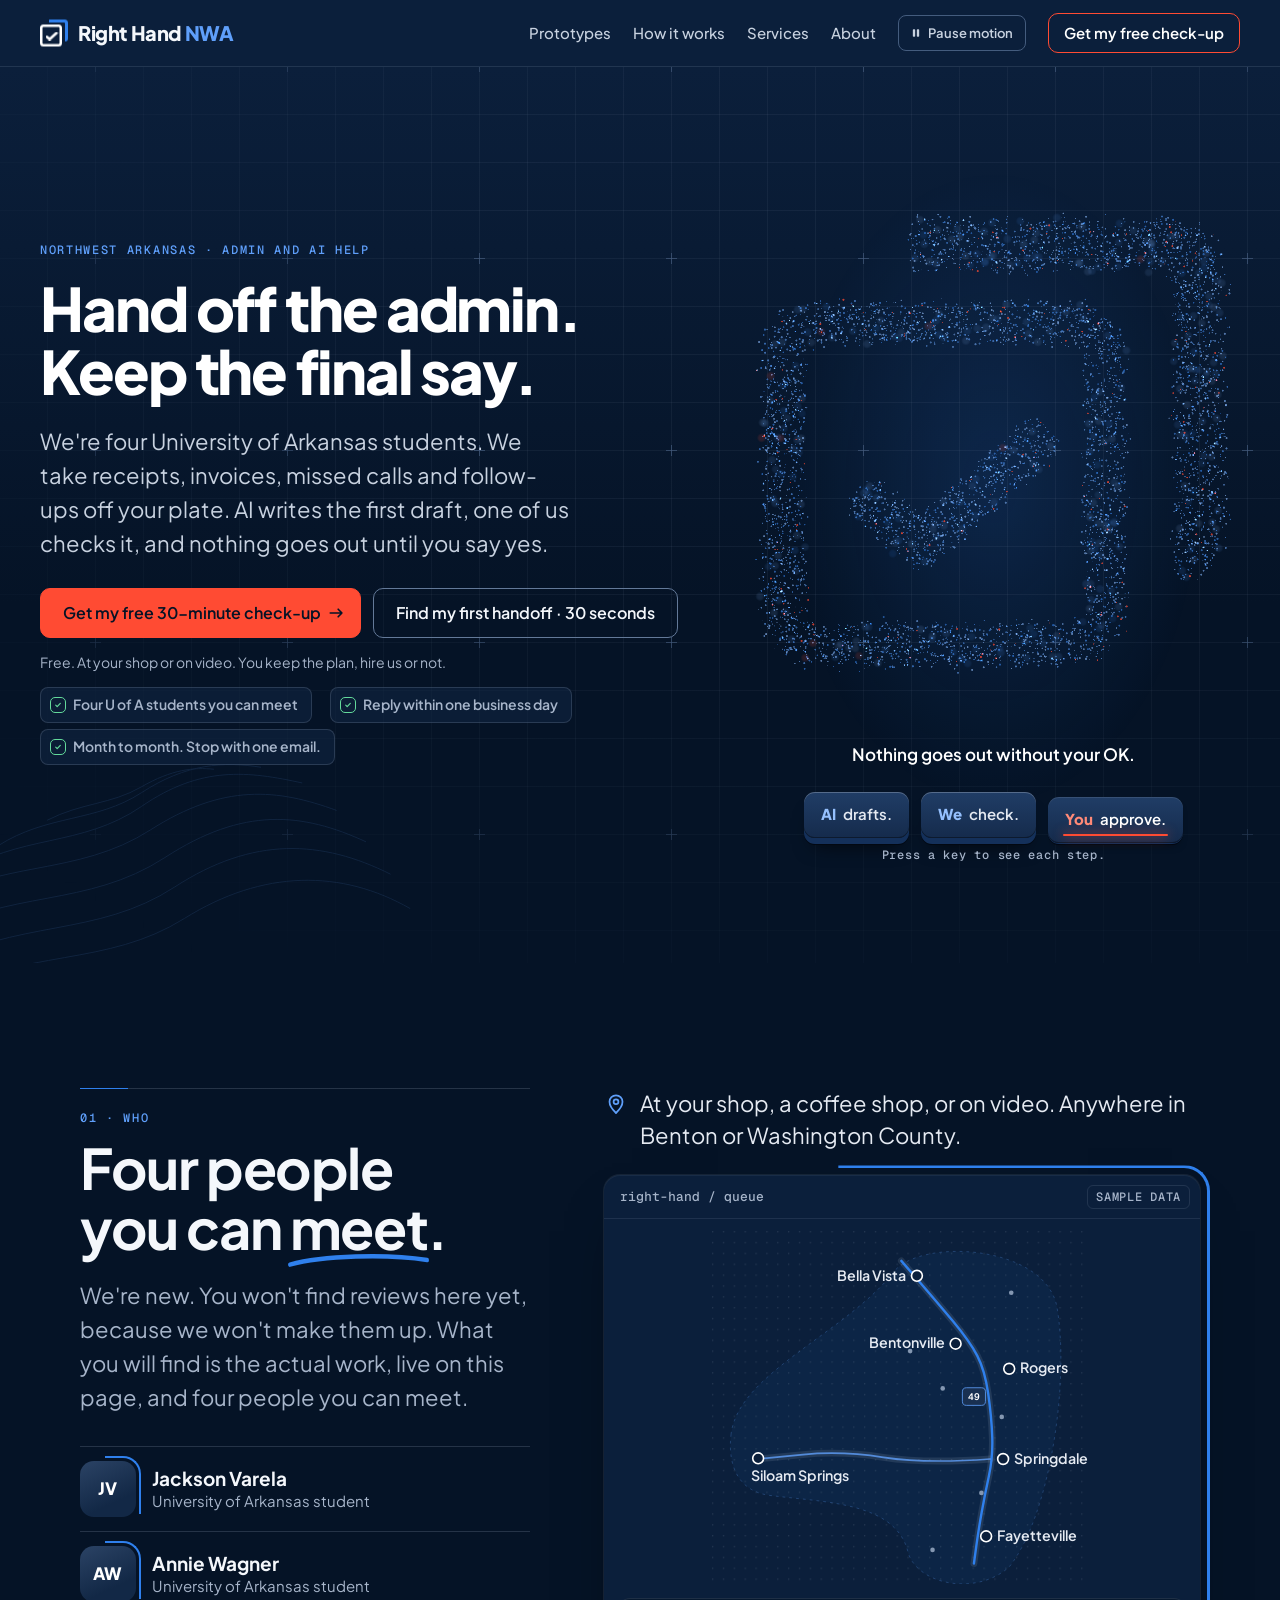
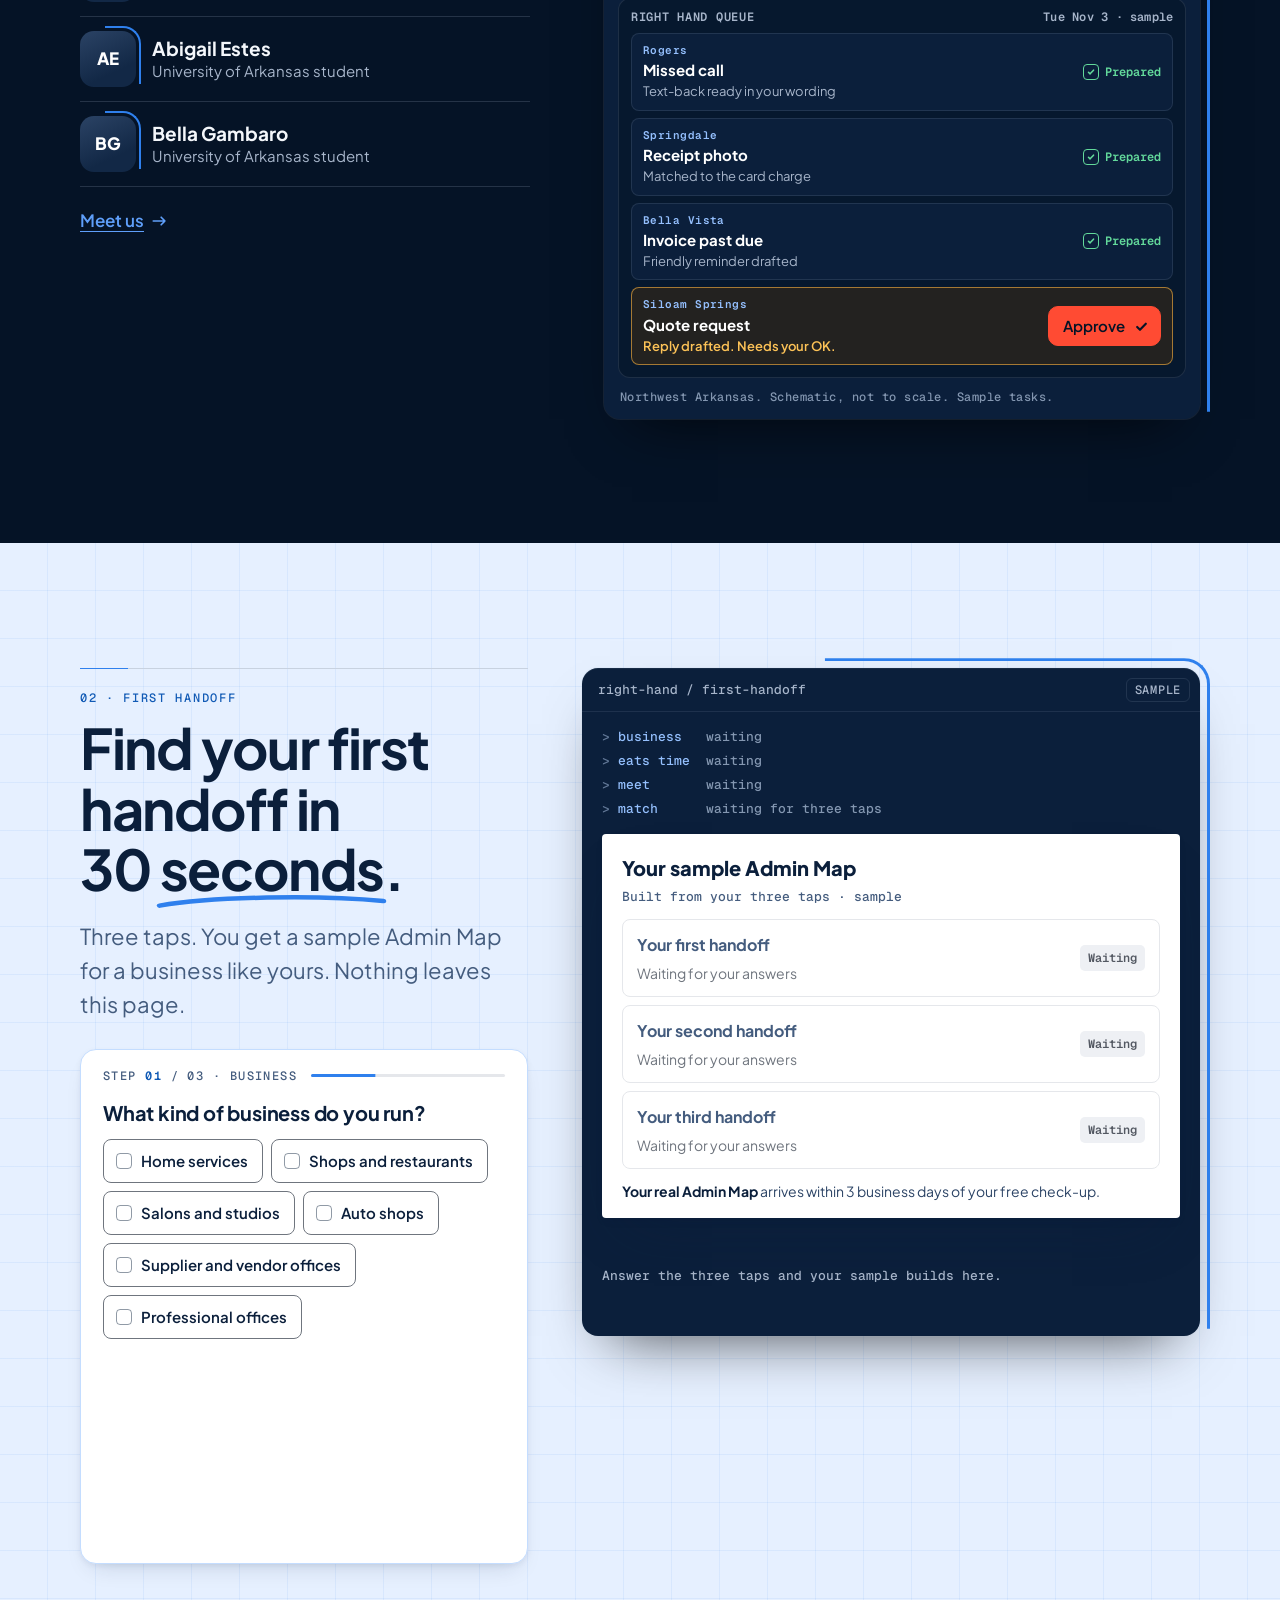
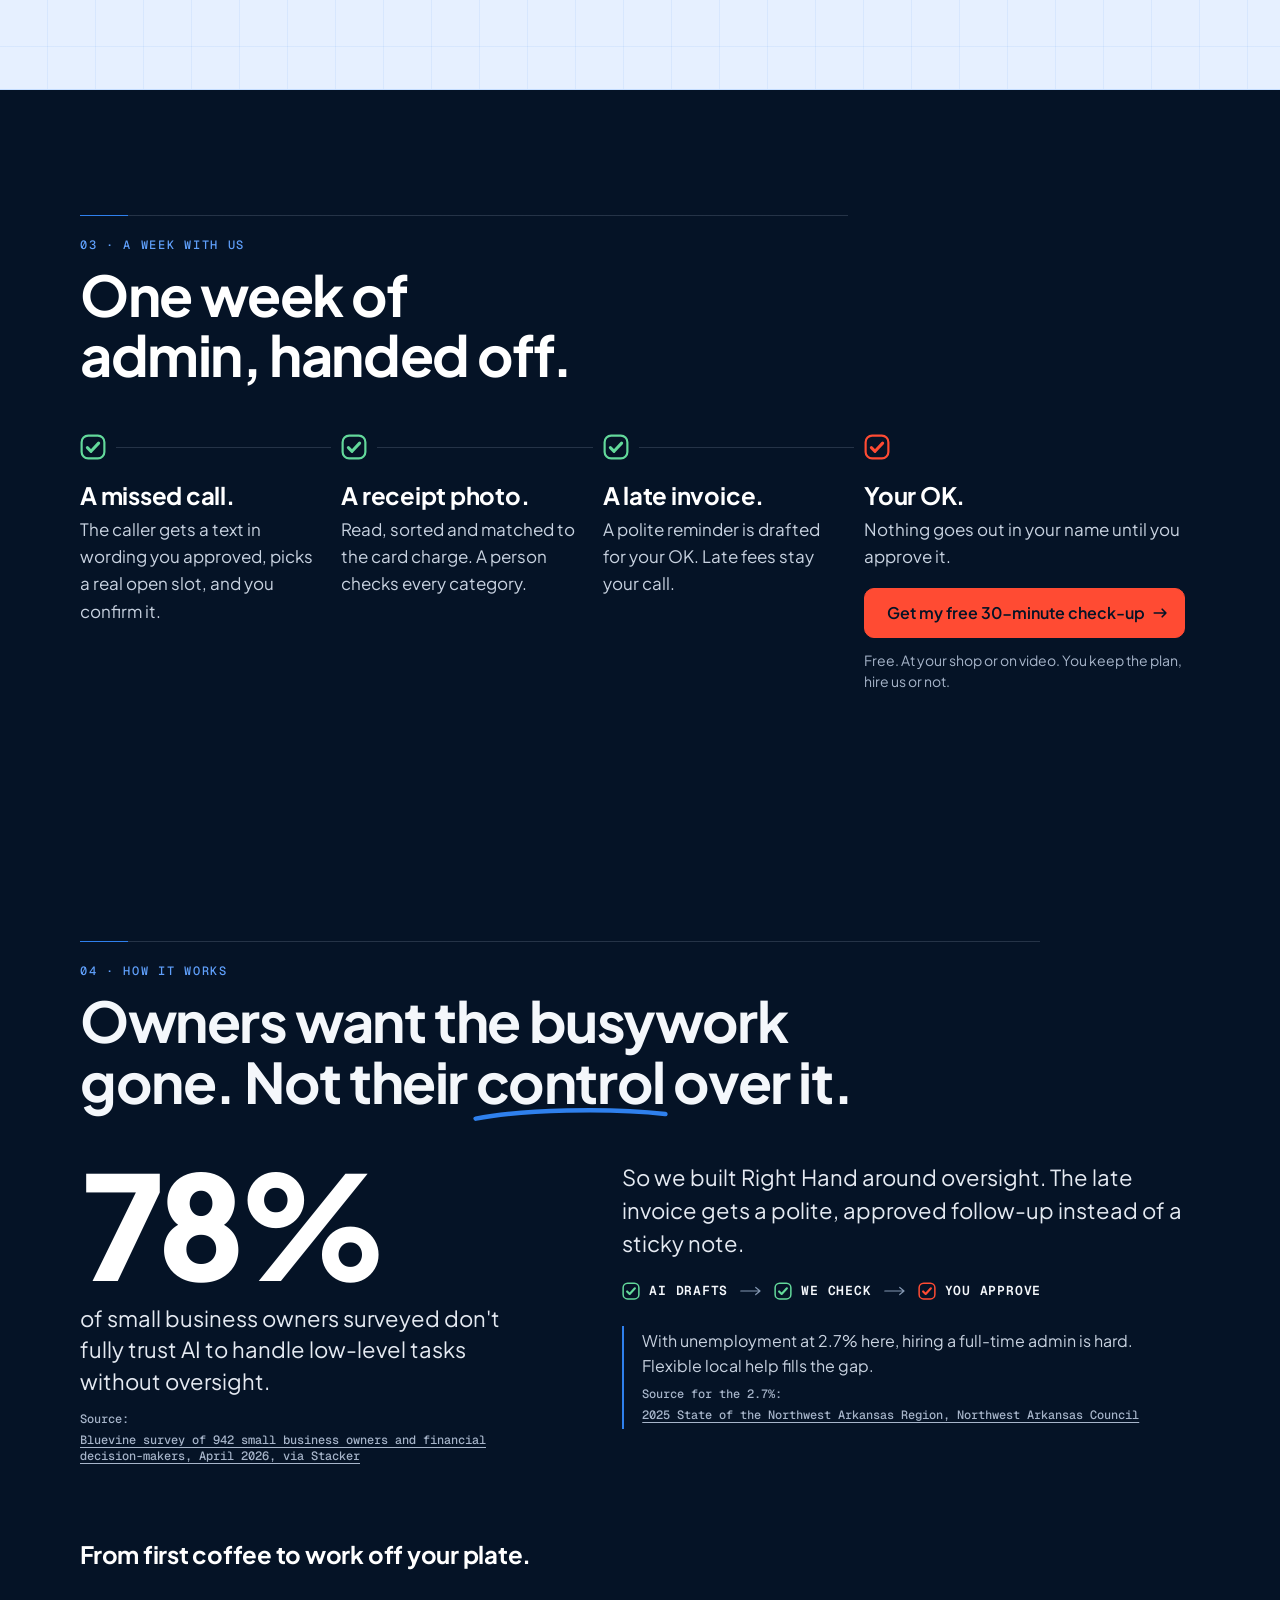
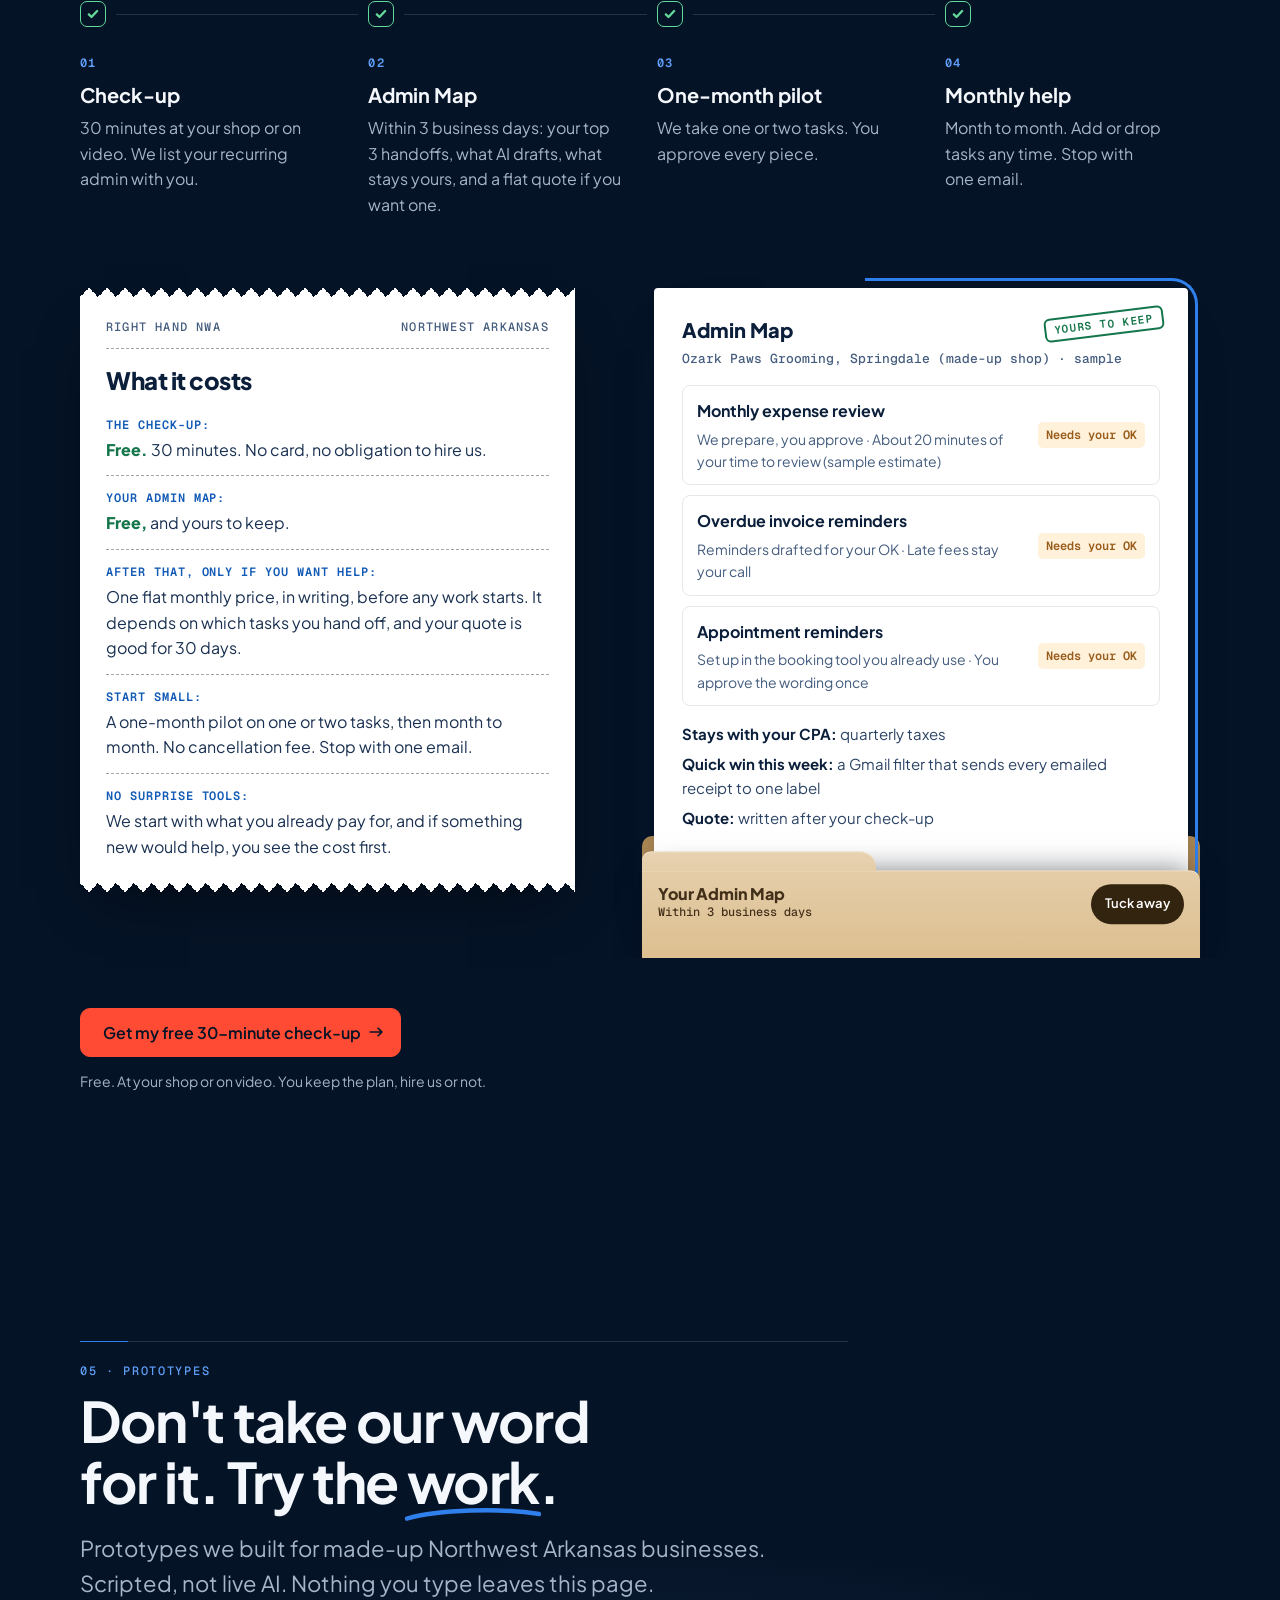
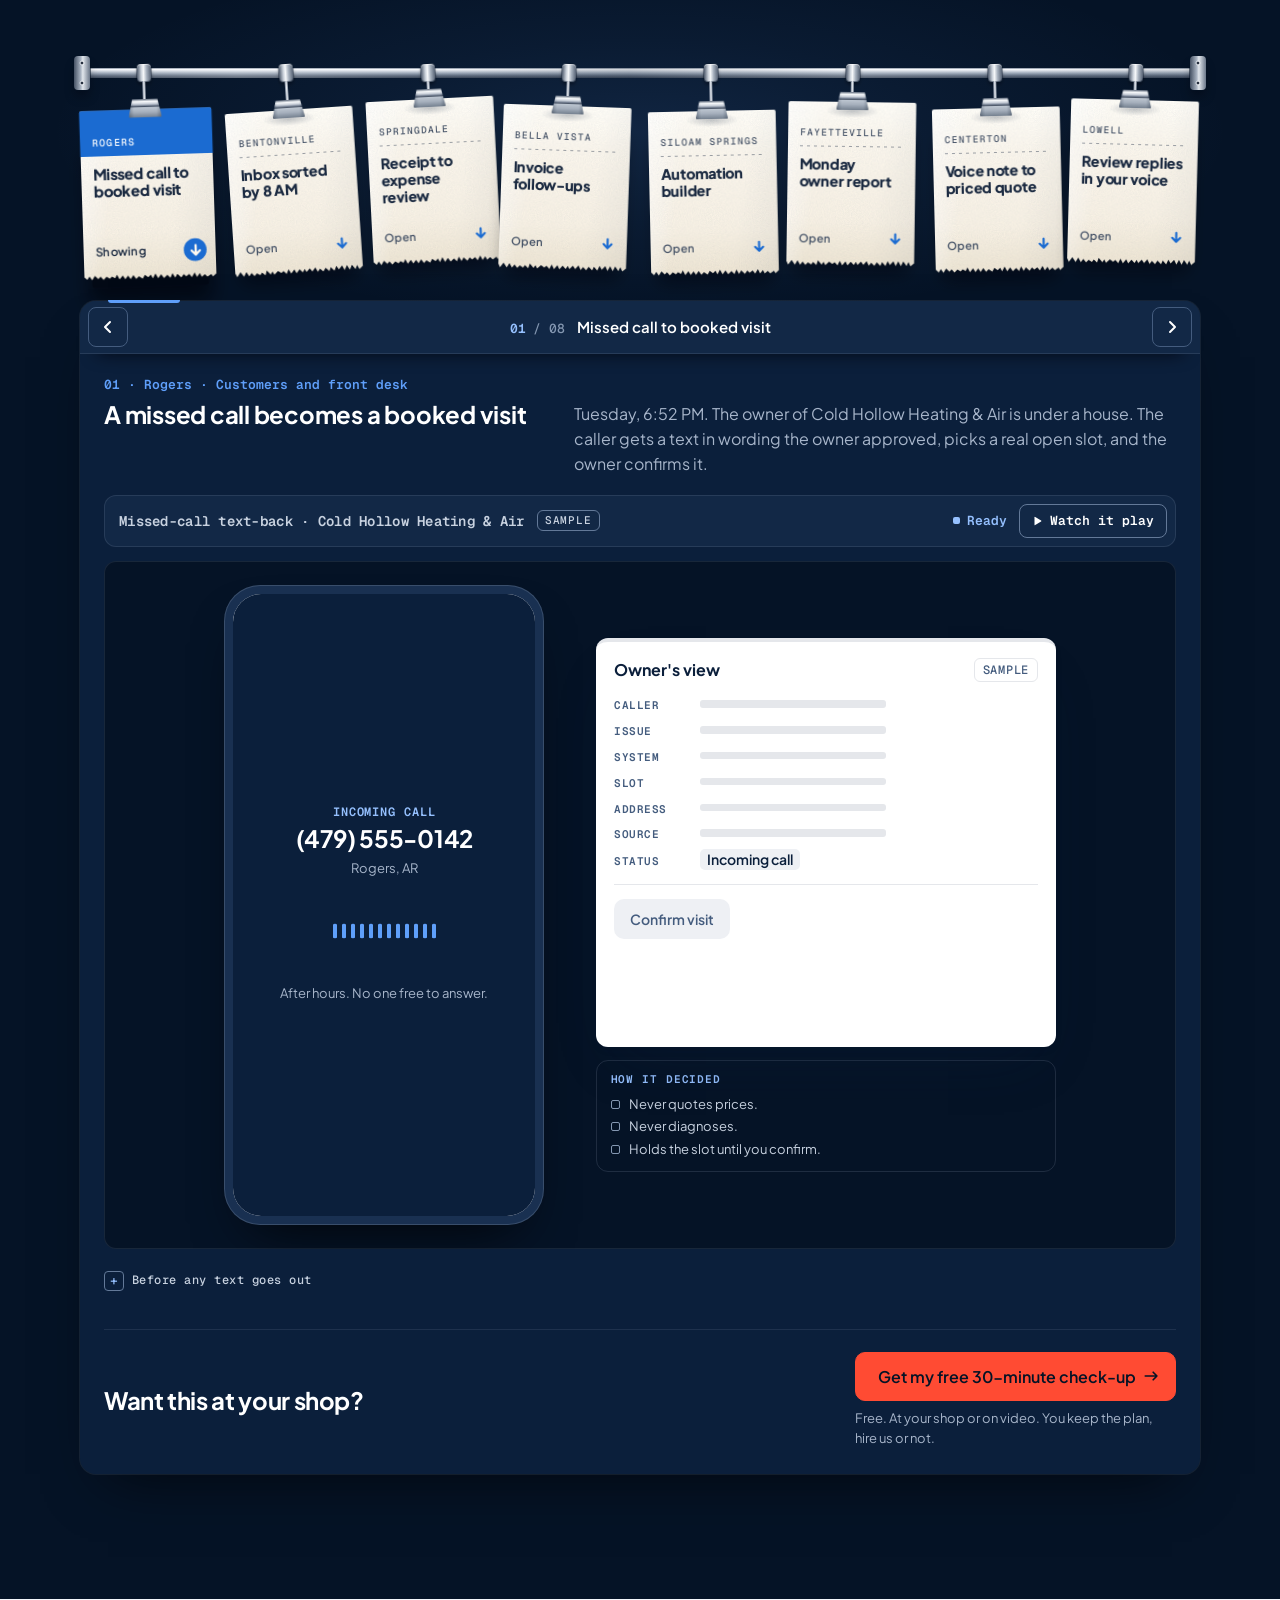
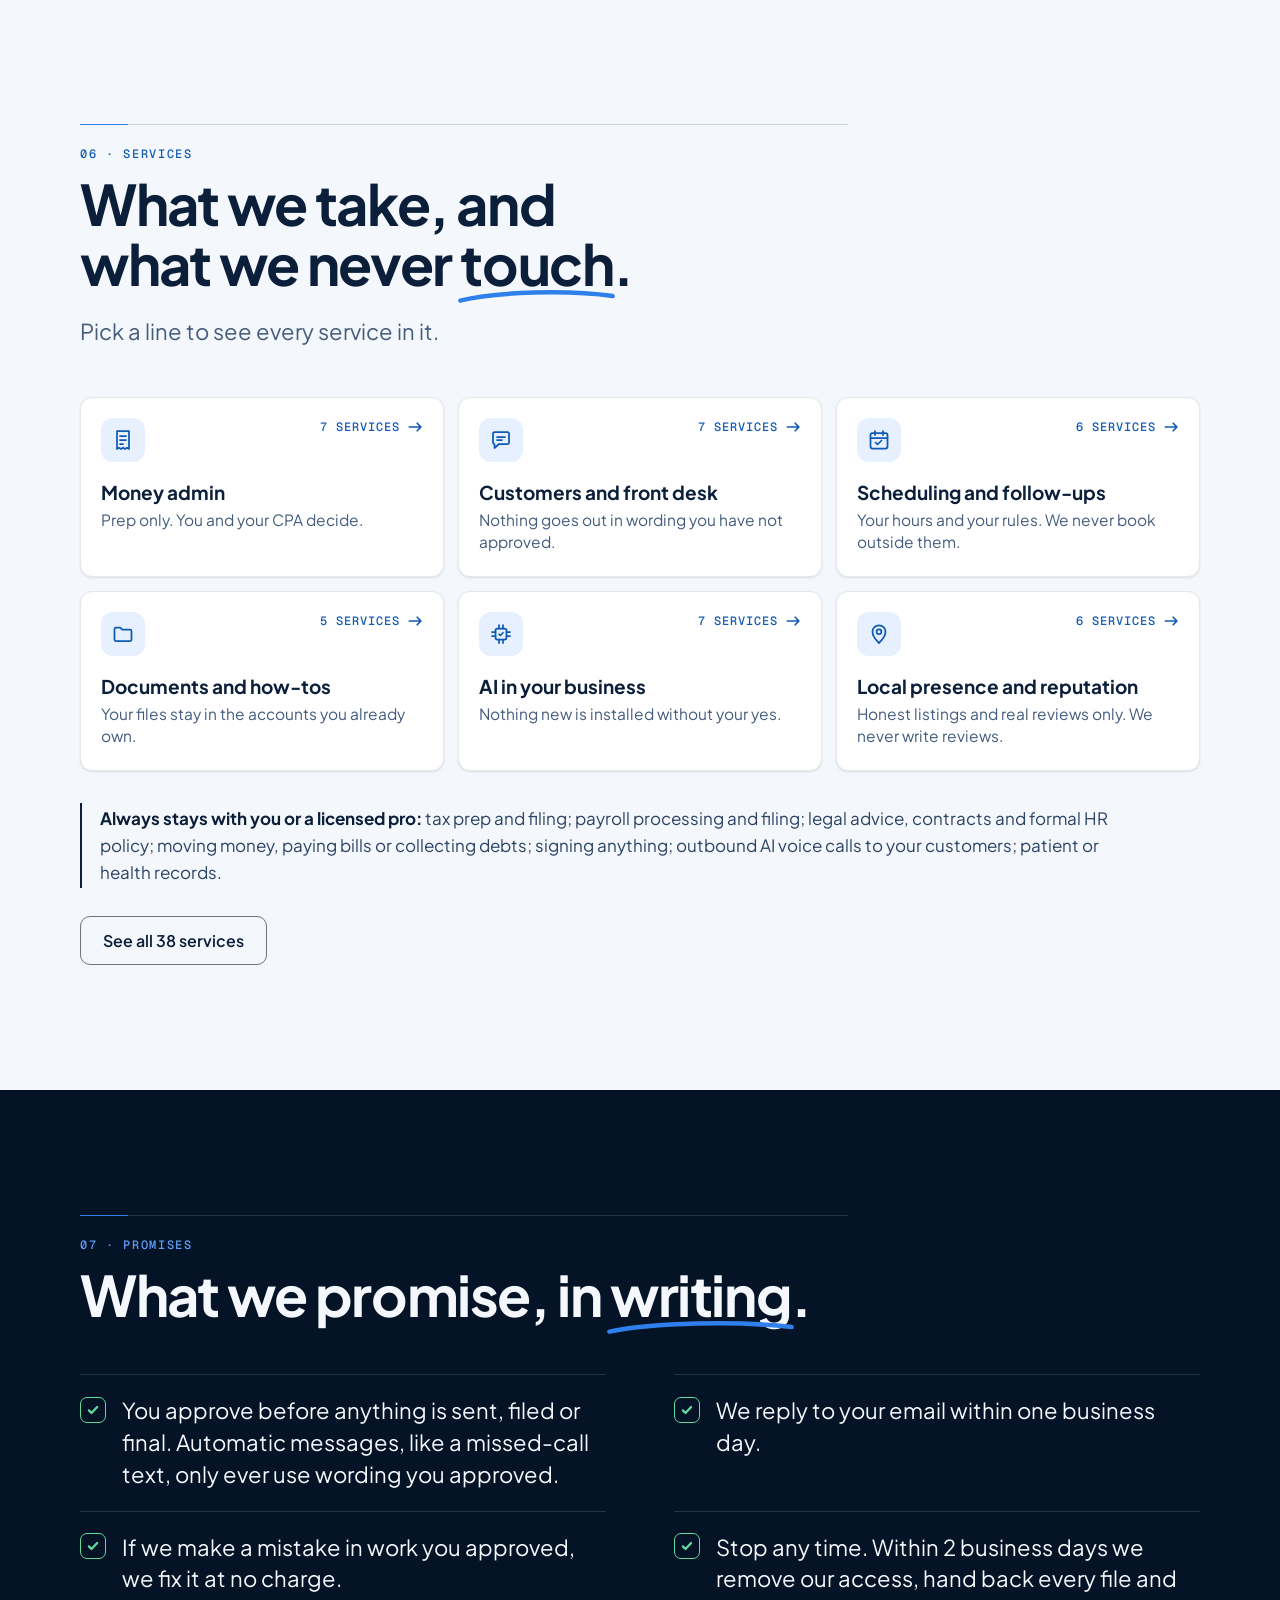
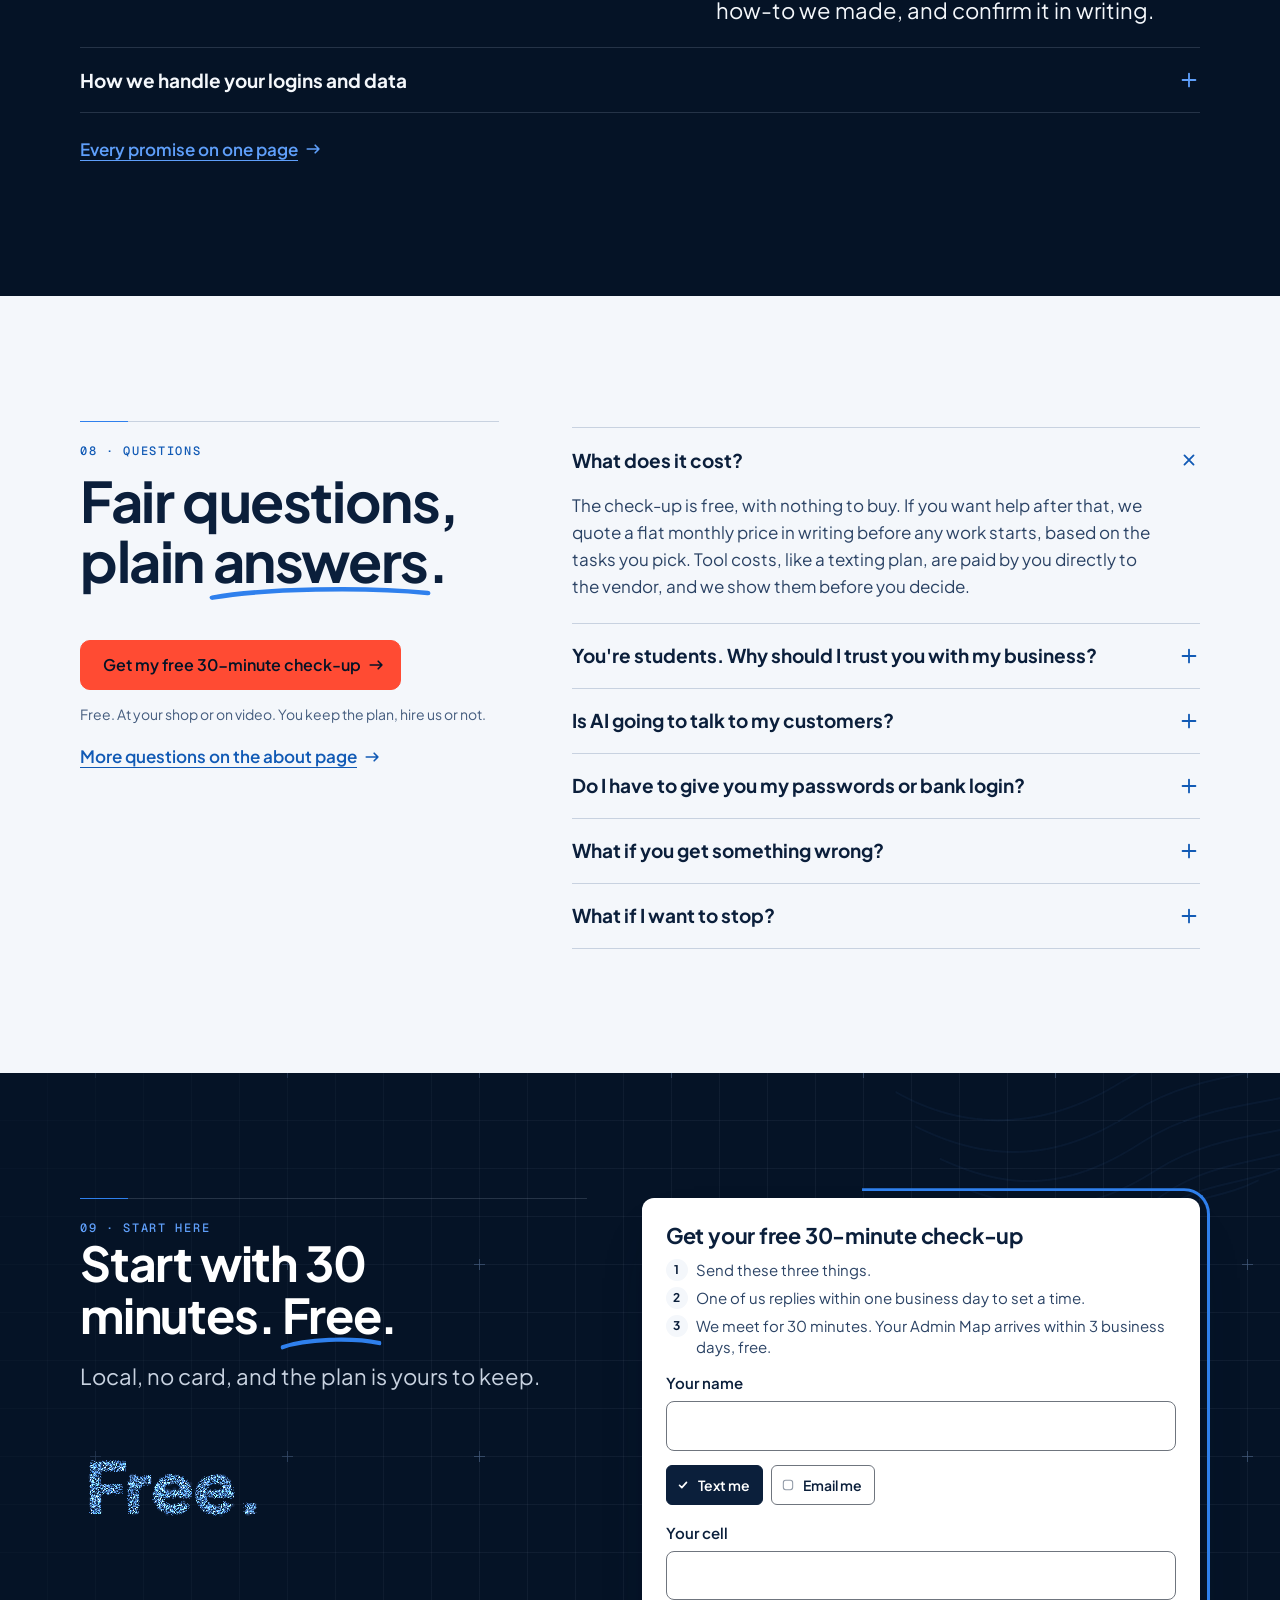
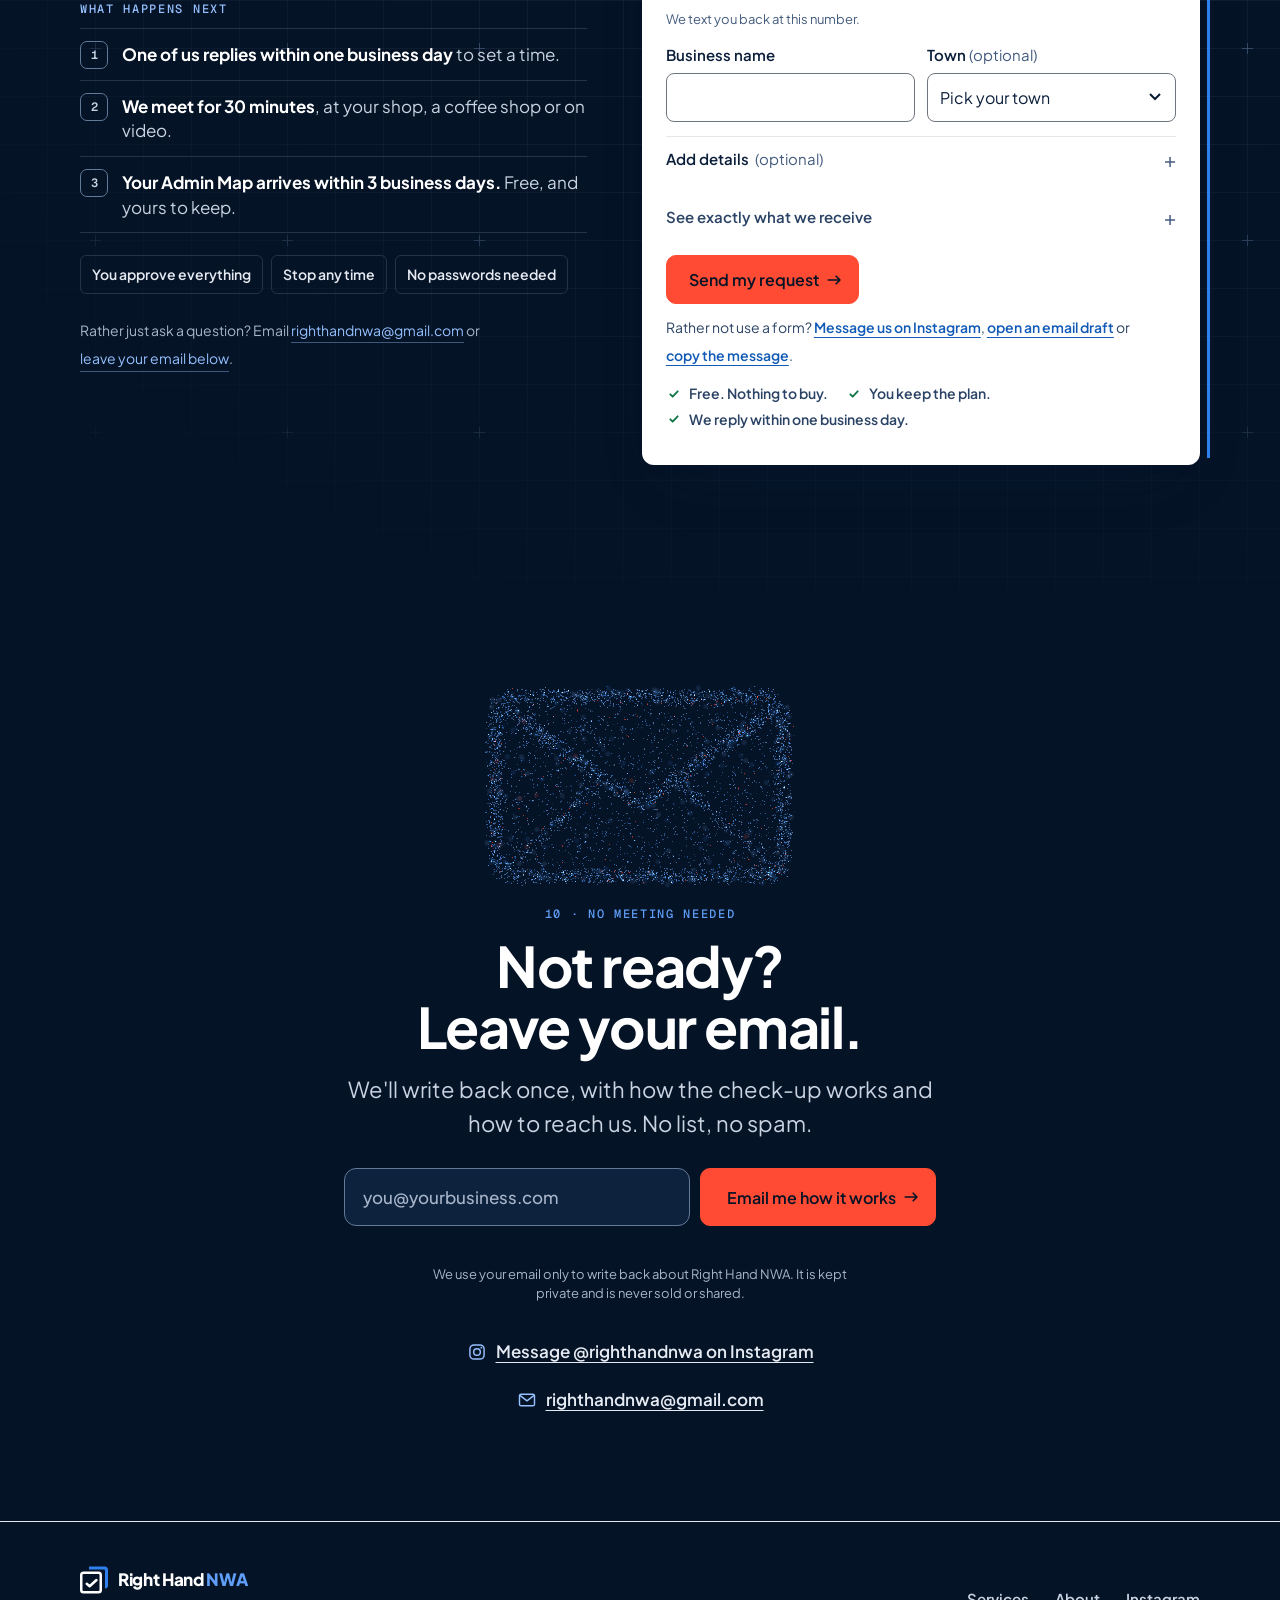
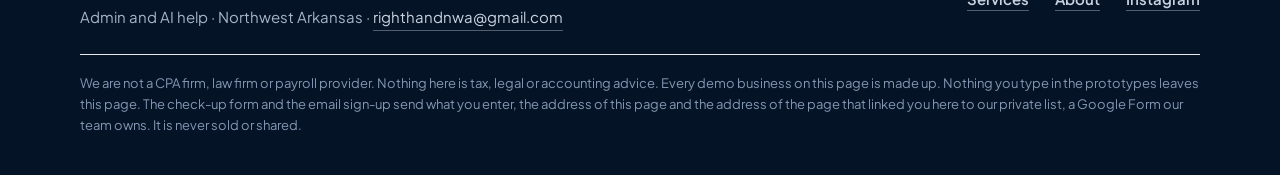
==== commit 8c111b1e: "Check-up form: readable on iPhone, the right keyboard, three fields, honest about delivery - The Tow" ====
--- a/index.html
+++ b/index.html
@@ -30,7 +30,7 @@
 <link rel="icon" href="assets/favicon.svg?v=4ea3b7b2" type="image/svg+xml">
 <link rel="apple-touch-icon" href="assets/apple-touch-icon.png?v=b2c869ad">
 <!-- head:start -->
-<link rel="preload" href="assets/bundle-home.css?v=d4ddea59" as="style">
+<link rel="preload" href="assets/bundle-home.css?v=4262851a" as="style">
 <link rel="preload" href="assets/fonts/plus-jakarta-sans-latin-var.woff2?v=153fc85b" as="font" type="font/woff2" crossorigin>
 <style>
 @font-face{font-family:"Plus Jakarta Sans";src:url(assets/fonts/plus-jakarta-sans-latin-var.woff2?v=153fc85b) format("woff2");font-weight:200 800;font-style:normal;font-display:swap}
@@ -436,10 +436,10 @@
 <script src="assets/nav.js?v=ec2a8562" defer></script>
 <script src="assets/services-data.js?v=cf00a2d5" defer></script>
 <script src="assets/nwa-map.js?v=3028ca99" defer></script>
-<script src="assets/config.js?v=bf94f332" defer></script>
-<script src="assets/site.js?v=e22a4edf" defer></script>
-<script src="assets/interest.js?v=8b853594" defer></script>
-<script src="assets/close.js?v=a6ca7b44" defer></script>
+<script src="assets/config.js?v=b6b20fe0" defer></script>
+<script src="assets/site.js?v=ee9711b6" defer></script>
+<script src="assets/interest.js?v=5ac9c564" defer></script>
+<script src="assets/close.js?v=fdc883eb" defer></script>
 <script src="assets/field-shapes.js?v=d136792b" defer></script>
 <script src="assets/field.js?v=ab414ae6" defer></script>
 <script src="assets/lab.js?v=18d270c2" defer></script>
@@ -556,7 +556,7 @@
   </div>
 </section>
 
-<link rel="stylesheet" href="assets/bundle-home.css?v=d4ddea59" id="css">
+<link rel="stylesheet" href="assets/bundle-home.css?v=4262851a" id="css">
 
 <section class="band light qz-band" id="first-handoff" data-hud="First handoff" data-needs="qz-on" aria-labelledby="qz-h">
   <div class="wrap qz-grid">
@@ -891,8 +891,8 @@
   <div class="wrap close-grid">
     <div data-fx="head">
       <p class="eyebrow">09 · Start here</p>
-      <h2 id="close-h">Hand off the admin. Keep the final <span class="sw">say</span>.</h2>
-      <p class="lead">Start with 30 minutes. Free, local, and you keep the plan.</p>
+      <h2 id="close-h">Start with 30 minutes. <span class="sw">Free</span>.</h2>
+      <p class="lead">Local, no card, and the plan is yours to keep.</p>
       <div class="cl-fld" id="cl-fld" aria-hidden="true"><canvas></canvas></div>
       <h3 class="next-h" id="next-h">What happens next</h3>
       <ol class="next" aria-labelledby="next-h">
@@ -903,16 +903,17 @@
       <ul class="promise-strip"><li>You approve everything</li><li>Stop any time</li><li>No passwords needed</li></ul>
       <p class="fine close-alt">Rather just ask a question? Email <a href="mailto:righthandnwa@gmail.com">righthandnwa@gmail.com</a> or <a href="#signup">leave your email below</a>.</p>
     </div>
-    <form class="composer bracket" data-fx="scan" id="composer" novalidate aria-labelledby="comp-h">
-      <h3 id="comp-h">Get your free 30-minute check-up</h3>
-      <p class="sub">Four things and you're done. One of us replies within one business day to set a time.</p>
+    <form class="composer bracket" data-fx="scan" id="composer" novalidate aria-labelledby="comp-h" method="post" action="mailto:righthandnwa@gmail.com?subject=Free%2030-minute%20check-up" enctype="text/plain">
+      <h3 id="comp-h">Get your free <span class="nw">30-minute</span> check-up</h3>
+      <ol class="c-steps"><li>Send these three things.</li><li>One of us replies within one business day to set a time.</li><li>We meet for 30 minutes. Your Admin Map arrives within 3 business days, free.</li></ol>
+      <p class="fine ig-only">In Instagram right now? <a href="https://ig.me/m/righthandnwa" target="_blank" rel="noopener noreferrer">DM us instead</a>, no form needed.</p>
       <p class="fine c-back" id="c-back" hidden></p>
       <div class="field"><label for="c-name">Your name</label><input id="c-name" name="name" autocomplete="name" required aria-describedby="c-name-err"><p class="err" id="c-name-err" hidden>Add your name so we know who to reply to.</p></div>
-      <div class="field"><label for="c-contact">Your cell or email</label><input id="c-contact" name="contact" inputmode="email" autocapitalize="off" autocomplete="off" required aria-describedby="c-contact-hint c-contact-err"><p class="hint" id="c-contact-hint">We reply the way you reach us: a text to a cell, an email to an email.</p><p class="err" id="c-contact-err" hidden>Add a 10-digit cell number or a full email address.</p></div>
-      <input type="text" name="website" tabindex="-1" autocomplete="off" aria-hidden="true" style="position:absolute;left:-9999px;width:1px;height:1px">
+      <div class="field"><div class="c-via" role="group" aria-label="How should we reach you?"><button type="button" class="chip" aria-pressed="true" data-via="tel">Text me</button><button type="button" class="chip" aria-pressed="false" data-via="email">Email me</button></div><label for="c-contact" id="c-contact-l">Your cell</label><input id="c-contact" name="contact" type="tel" inputmode="tel" autocomplete="tel" autocapitalize="off" required aria-describedby="c-contact-hint c-contact-err"><p class="hint" id="c-contact-hint">We text you back at this number.</p><p class="err" id="c-contact-err" hidden>Add a 10-digit cell number.</p></div>
+      <input type="text" name="rh_hp" class="hp" tabindex="-1" autocomplete="off" aria-hidden="true">
       <div class="two">
         <div class="field"><label for="c-biz">Business name</label><input id="c-biz" name="business" autocomplete="organization" required aria-describedby="c-biz-err"><p class="err" id="c-biz-err" hidden>Add your business name.</p></div>
-        <div class="field"><label for="c-town">Town</label><select id="c-town" name="town" required aria-describedby="c-town-err"><option value="">Pick your town</option><option>Bentonville</option><option>Rogers</option><option>Springdale</option><option>Fayetteville</option><option>Bella Vista</option><option>Siloam Springs</option><option>Lowell</option><option>Cave Springs</option><option>Centerton</option><option>Farmington</option><option>Prairie Grove</option><option>Other NWA town</option></select><p class="err" id="c-town-err" hidden>Pick your town.</p></div>
+        <div class="field"><label for="c-town">Town <span class="opt">(optional)</span></label><select id="c-town" name="town"><option value="">Pick your town</option><option>Bentonville</option><option>Rogers</option><option>Springdale</option><option>Fayetteville</option><option>Bella Vista</option><option>Siloam Springs</option><option>Lowell</option><option>Cave Springs</option><option>Centerton</option><option>Farmington</option><option>Prairie Grove</option><option>Other NWA town</option></select></div>
       </div>
       <details class="c-more"><summary>Add details <span class="opt">(optional)</span></summary>
       <div class="field"><fieldset><legend>What eats the most time? <span class="opt">(optional)</span></legend><div class="chips" id="c-eats"></div></fieldset></div>
@@ -920,11 +921,11 @@
       </details>
       <p class="fine pick-line" id="c-picks" hidden></p>
       <details class="c-see"><summary>See exactly what we receive</summary><pre class="preview" id="c-preview" aria-live="off"></pre></details>
-      <div class="c-acts"><button type="submit" class="btn" id="c-send">Send my request</button></div>
+      <div class="c-acts"><button type="submit" class="btn" id="c-send"><span class="c-lbl">Send my request</span></button></div>
       <p class="fine c-doors">Rather not use a form? <a href="https://ig.me/m/righthandnwa" target="_blank" rel="noopener noreferrer">Message us on Instagram</a>, <a href="mailto:righthandnwa@gmail.com" id="c-mail">open an email draft</a> or <button type="button" class="linkbtn" id="c-copy">copy the message</button>.</p>
       <ul class="proof" data-fx="cascade" aria-label="The fine print"><li><svg class="ck" viewBox="0 0 24 24" aria-hidden="true"><path pathLength="1" d="M6.5 12.5l3.5 3.5 7.5-8"/></svg>Free. Nothing to buy.</li><li><svg class="ck" viewBox="0 0 24 24" aria-hidden="true"><path pathLength="1" d="M6.5 12.5l3.5 3.5 7.5-8"/></svg>You keep the plan.</li><li><svg class="ck" viewBox="0 0 24 24" aria-hidden="true"><path pathLength="1" d="M6.5 12.5l3.5 3.5 7.5-8"/></svg>We reply within one business day.</li></ul>
       <p class="c-status" id="c-status" role="status"></p>
-      <div class="confirm" id="c-confirm" hidden tabindex="-1"><p><b id="c-confirm-h">Your check-up request is in.</b> <span id="c-confirm-msg">One of us replies within one business day to set a time.</span> Nothing by tomorrow evening? <a href="https://ig.me/m/righthandnwa" target="_blank" rel="noopener noreferrer">Message us on Instagram</a> or email <a href="mailto:righthandnwa@gmail.com">righthandnwa@gmail.com</a> and we will find it.</p></div>
+      <div class="confirm" id="c-confirm" hidden tabindex="-1"><p><b id="c-confirm-h">Your check-up request is in.</b> <span id="c-confirm-msg">One of us replies within one business day to set a time.</span> <span id="c-chase">Nothing by tomorrow evening?</span> <a href="https://ig.me/m/righthandnwa" target="_blank" rel="noopener noreferrer">Message us on Instagram</a> or email <a href="mailto:righthandnwa@gmail.com">righthandnwa@gmail.com</a> and we will find it.</p></div>
     </form>
   </div>
 </section>
@@ -948,7 +949,7 @@
       <a class="btn" href="#checkup" data-go="checkup">Get my free 30-minute check-up</a>
     </div>
     <ul class="sg-alt" aria-label="Other ways to reach us">
-      <li><a href="https://www.instagram.com/righthandnwa/" target="_blank" rel="noopener noreferrer"><svg class="i" aria-hidden="true"><use href="#i-ig"/></svg>Message @righthandnwa on Instagram</a></li>
+      <li><a href="https://ig.me/m/righthandnwa" target="_blank" rel="noopener noreferrer"><svg class="i" aria-hidden="true"><use href="#i-ig"/></svg>Message @righthandnwa on Instagram</a></li>
       <li><a href="mailto:righthandnwa@gmail.com"><svg class="i" aria-hidden="true"><use href="#i-mail"/></svg>righthandnwa@gmail.com</a></li>
     </ul>
   </div>
@@ -979,7 +980,7 @@
       <li><a href="about/"><b>About</b><span>The team, every promise, every question.</span></a></li>
     </ul></nav>
     <ul class="menu-contact">
-      <li><a href="https://www.instagram.com/righthandnwa/" target="_blank" rel="noopener noreferrer" aria-label="Instagram, @righthandnwa"><svg class="i" aria-hidden="true"><use href="#i-ig"/></svg>Instagram</a></li>
+      <li><a href="https://ig.me/m/righthandnwa" target="_blank" rel="noopener noreferrer" aria-label="Message @righthandnwa on Instagram"><svg class="i" aria-hidden="true"><use href="#i-ig"/></svg>Message us on Instagram</a></li>
       <li><a href="mailto:righthandnwa@gmail.com" aria-label="Email righthandnwa@gmail.com"><svg class="i" aria-hidden="true"><use href="#i-mail"/></svg>Email</a></li>
       <li><a href="#signup" data-open-interest>Not ready? Leave your email</a></li>
     </ul>
@@ -1008,7 +1009,7 @@
 
 <a class="cta-pill" id="cta-pill" href="#checkup" data-go="checkup"><span class="cp-i" aria-hidden="true"><svg viewBox="0 0 24 24" focusable="false"><rect x="3.5" y="5" width="17" height="15.5" rx="2"/><path d="M3.5 10h17M8 3v4M16 3v4"/><path class="cp-ck" pathLength="1" d="M8.5 14.5l2 2 4-4"/></svg><i class="cp-ping"></i></span>Get my free check-up</a>
 <!-- chrome:bar:start -->
-<div class="mobile-bar" id="mobile-bar"><a class="bar-go" href="#checkup" data-go="checkup"><span class="btn">Get my free check-up</span></a><a class="bar-nav" href="#site-menu" data-menu-open><span class="bar-menu"><svg class="i" aria-hidden="true"><use href="#i-menu"/></svg>Menu</span></a></div>
+<div class="mobile-bar" id="mobile-bar"><a class="bar-go" href="#checkup" data-go="checkup"><span class="btn">Get my free check-up</span></a><a class="bar-dm ig-only" href="https://ig.me/m/righthandnwa" target="_blank" rel="noopener noreferrer"><span>DM us</span></a><a class="bar-nav" href="#site-menu" data-menu-open aria-label="Menu"><span class="bar-menu"><svg class="i" aria-hidden="true"><use href="#i-menu"/></svg><span class="bar-mtxt">Menu</span></span></a></div>
 <!-- chrome:bar:end -->
 
 <dialog id="interest" aria-labelledby="int-h">
@@ -1039,7 +1040,7 @@
     <div data-done hidden>
       <h2>Got it. We'll write back.</h2>
       <p class="sub">We'll email you once, from righthandnwa@gmail.com. Ready now? Get the free check-up, or message us on Instagram.</p>
-      <div class="c-acts"><a class="btn" href="#checkup" data-go="checkup" data-close>Get my free 30-minute check-up</a><a class="btn ghost" href="https://www.instagram.com/righthandnwa/" target="_blank" rel="noopener noreferrer">@righthandnwa</a></div>
+      <div class="c-acts"><a class="btn" href="#checkup" data-go="checkup" data-close>Get my free 30-minute check-up</a><a class="btn ghost" href="https://ig.me/m/righthandnwa" target="_blank" rel="noopener noreferrer">Message us on Instagram</a></div>
     </div>
   </div>
 </dialog>
--- a/assets/bundle-home.css
+++ b/assets/bundle-home.css
@@ -374,7 +374,7 @@
 .promise-strip{margin-top:22px;display:flex;flex-wrap:wrap;gap:8px;list-style:none}
 .promise-strip li{padding:7px 11px;border-radius:var(--r-xs);border:1px solid var(--rule);font-weight:600;font-size:.875rem;color:var(--navy-100)}
 @media (min-width:901px){.close-grid > div:first-child{position:sticky;top:104px}}
-.composer{position:relative;background:#FFF;color:var(--navy-900);border-radius:var(--r-md);box-shadow:var(--sh-3);padding:24px}
+.composer{position:relative;background:#FFF;color:var(--navy-900);border-radius:var(--r-md);box-shadow:var(--sh-3);padding:24px;color-scheme:light}
 .composer h3{font-size:1.35rem}
 .composer .sub{margin-top:6px;color:var(--navy-600);font-size:.9375rem}
 .field{display:grid;gap:6px;margin-top:14px}
@@ -384,6 +384,7 @@
 .two{display:grid;grid-template-columns:1fr 1fr;gap:12px}
 @media (max-width:520px){.two{grid-template-columns:1fr;gap:0}}
 input,select,textarea{font:inherit;font-size:1rem;color:var(--navy-900);background:#FFF;border:1.5px solid var(--gray-500);border-radius:var(--r-sm);padding:11px 12px;width:100%;min-height:48px}
+select{-webkit-appearance:none;appearance:none;padding-right:40px;background:#FFF url("data:image/svg+xml,%3Csvg xmlns='http://www.w3.org/2000/svg' viewBox='0 0 12 8'%3E%3Cpath d='M1 1l5 5 5-5' fill='none' stroke='%230B1B33' stroke-width='2'/%3E%3C/svg%3E") no-repeat right 14px center/12px 8px}
 input:focus-visible,select:focus-visible,textarea:focus-visible{outline:3px solid var(--blue-600);outline-offset:1px;border-color:var(--navy-900)}
 [aria-invalid=true]{border-color:var(--red-700)}
 .err{font-size:.875rem;font-weight:600;color:var(--red-700)}
@@ -580,6 +581,22 @@
 .c-more summary::-webkit-details-marker,.c-see summary::-webkit-details-marker{display:none}
 .c-more summary::after,.c-see summary::after{content:"+";margin-left:auto;font-weight:400;font-size:1.25rem;line-height:1;color:var(--navy-600)}
 .c-more[open] > summary::after,.c-see[open] > summary::after{content:"\2212"}
+.composer .c-steps{margin:10px 0 2px;padding:0;list-style:none;counter-reset:cs;display:grid;gap:6px}
+.composer .c-steps li{counter-increment:cs;display:grid;grid-template-columns:22px 1fr;gap:8px;font-size:.9375rem;line-height:1.4;color:var(--navy-700)}
+.composer .c-steps li::before{content:counter(cs);display:grid;place-items:center;width:22px;height:22px;border-radius:50%;background:var(--navy-50);color:var(--navy-900);font:700 .75rem/1 var(--font-sans)}
+.composer .c-via{display:flex;gap:8px;margin:0 0 10px}
+.composer .c-via .chip{min-height:40px}
+.hp{position:absolute;left:-9999px;width:1px;height:1px;opacity:0}
+.nw{white-space:nowrap}
+.ig-only{display:none}
+html.ig-app .ig-only{display:block}
+.mobile-bar .bar-dm{display:none;padding:8px 0 8px 2px}
+html.ig-app .mobile-bar .bar-dm{display:flex}
+.composer .ig-only{margin-top:8px}
+.composer .ig-only a{color:var(--blue-700);font-weight:700;text-decoration:underline;text-underline-offset:4px}
+.mobile-bar .bar-dm span{display:inline-flex;align-items:center;min-height:48px;padding:0 14px;border-radius:var(--r-sm);border:1.5px solid rgba(255,255,255,.35);color:#FFF;font:700 .9375rem/1 var(--font-sans);white-space:nowrap}
+html.ig-app .mobile-bar .bar-mtxt{position:absolute;width:1px;height:1px;overflow:hidden;clip:rect(0 0 0 0)}
+@media (max-width:900px){.close-grid > [data-fx=head] > .eyebrow,.close-grid > [data-fx=head] > h2,.close-grid > [data-fx=head] > .lead,.close-grid > [data-fx=head] > .next-h,.close-grid > [data-fx=head] > ol.next{display:none}}
 /* motion.css */
 :root{
   --fx-play:url("data:image/svg+xml,%3Csvg xmlns='http://www.w3.org/2000/svg' viewBox='0 0 12 12'%3E%3Cpath d='M3 1.6v8.8a.6.6 0 0 0 .9.5l7-4.4a.6.6 0 0 0 0-1L3.9 1.1a.6.6 0 0 0-.9.5z'/%3E%3C/svg%3E");
--- a/assets/bundle-home.css
+++ b/assets/bundle-home.css
@@ -374,7 +374,7 @@
 .promise-strip{margin-top:22px;display:flex;flex-wrap:wrap;gap:8px;list-style:none}
 .promise-strip li{padding:7px 11px;border-radius:var(--r-xs);border:1px solid var(--rule);font-weight:600;font-size:.875rem;color:var(--navy-100)}
 @media (min-width:901px){.close-grid > div:first-child{position:sticky;top:104px}}
-.composer{position:relative;background:#FFF;color:var(--navy-900);border-radius:var(--r-md);box-shadow:var(--sh-3);padding:24px}
+.composer{position:relative;background:#FFF;color:var(--navy-900);border-radius:var(--r-md);box-shadow:var(--sh-3);padding:24px;color-scheme:light}
 .composer h3{font-size:1.35rem}
 .composer .sub{margin-top:6px;color:var(--navy-600);font-size:.9375rem}
 .field{display:grid;gap:6px;margin-top:14px}
@@ -384,6 +384,7 @@
 .two{display:grid;grid-template-columns:1fr 1fr;gap:12px}
 @media (max-width:520px){.two{grid-template-columns:1fr;gap:0}}
 input,select,textarea{font:inherit;font-size:1rem;color:var(--navy-900);background:#FFF;border:1.5px solid var(--gray-500);border-radius:var(--r-sm);padding:11px 12px;width:100%;min-height:48px}
+select{-webkit-appearance:none;appearance:none;padding-right:40px;background:#FFF url("data:image/svg+xml,%3Csvg xmlns='http://www.w3.org/2000/svg' viewBox='0 0 12 8'%3E%3Cpath d='M1 1l5 5 5-5' fill='none' stroke='%230B1B33' stroke-width='2'/%3E%3C/svg%3E") no-repeat right 14px center/12px 8px}
 input:focus-visible,select:focus-visible,textarea:focus-visible{outline:3px solid var(--blue-600);outline-offset:1px;border-color:var(--navy-900)}
 [aria-invalid=true]{border-color:var(--red-700)}
 .err{font-size:.875rem;font-weight:600;color:var(--red-700)}
@@ -580,6 +581,22 @@
 .c-more summary::-webkit-details-marker,.c-see summary::-webkit-details-marker{display:none}
 .c-more summary::after,.c-see summary::after{content:"+";margin-left:auto;font-weight:400;font-size:1.25rem;line-height:1;color:var(--navy-600)}
 .c-more[open] > summary::after,.c-see[open] > summary::after{content:"\2212"}
+.composer .c-steps{margin:10px 0 2px;padding:0;list-style:none;counter-reset:cs;display:grid;gap:6px}
+.composer .c-steps li{counter-increment:cs;display:grid;grid-template-columns:22px 1fr;gap:8px;font-size:.9375rem;line-height:1.4;color:var(--navy-700)}
+.composer .c-steps li::before{content:counter(cs);display:grid;place-items:center;width:22px;height:22px;border-radius:50%;background:var(--navy-50);color:var(--navy-900);font:700 .75rem/1 var(--font-sans)}
+.composer .c-via{display:flex;gap:8px;margin:0 0 10px}
+.composer .c-via .chip{min-height:40px}
+.hp{position:absolute;left:-9999px;width:1px;height:1px;opacity:0}
+.nw{white-space:nowrap}
+.ig-only{display:none}
+html.ig-app .ig-only{display:block}
+.mobile-bar .bar-dm{display:none;padding:8px 0 8px 2px}
+html.ig-app .mobile-bar .bar-dm{display:flex}
+.composer .ig-only{margin-top:8px}
+.composer .ig-only a{color:var(--blue-700);font-weight:700;text-decoration:underline;text-underline-offset:4px}
+.mobile-bar .bar-dm span{display:inline-flex;align-items:center;min-height:48px;padding:0 14px;border-radius:var(--r-sm);border:1.5px solid rgba(255,255,255,.35);color:#FFF;font:700 .9375rem/1 var(--font-sans);white-space:nowrap}
+html.ig-app .mobile-bar .bar-mtxt{position:absolute;width:1px;height:1px;overflow:hidden;clip:rect(0 0 0 0)}
+@media (max-width:900px){.close-grid > [data-fx=head] > .eyebrow,.close-grid > [data-fx=head] > h2,.close-grid > [data-fx=head] > .lead,.close-grid > [data-fx=head] > .next-h,.close-grid > [data-fx=head] > ol.next{display:none}}
 /* motion.css */
 :root{
   --fx-play:url("data:image/svg+xml,%3Csvg xmlns='http://www.w3.org/2000/svg' viewBox='0 0 12 12'%3E%3Cpath d='M3 1.6v8.8a.6.6 0 0 0 .9.5l7-4.4a.6.6 0 0 0 0-1L3.9 1.1a.6.6 0 0 0-.9.5z'/%3E%3C/svg%3E");
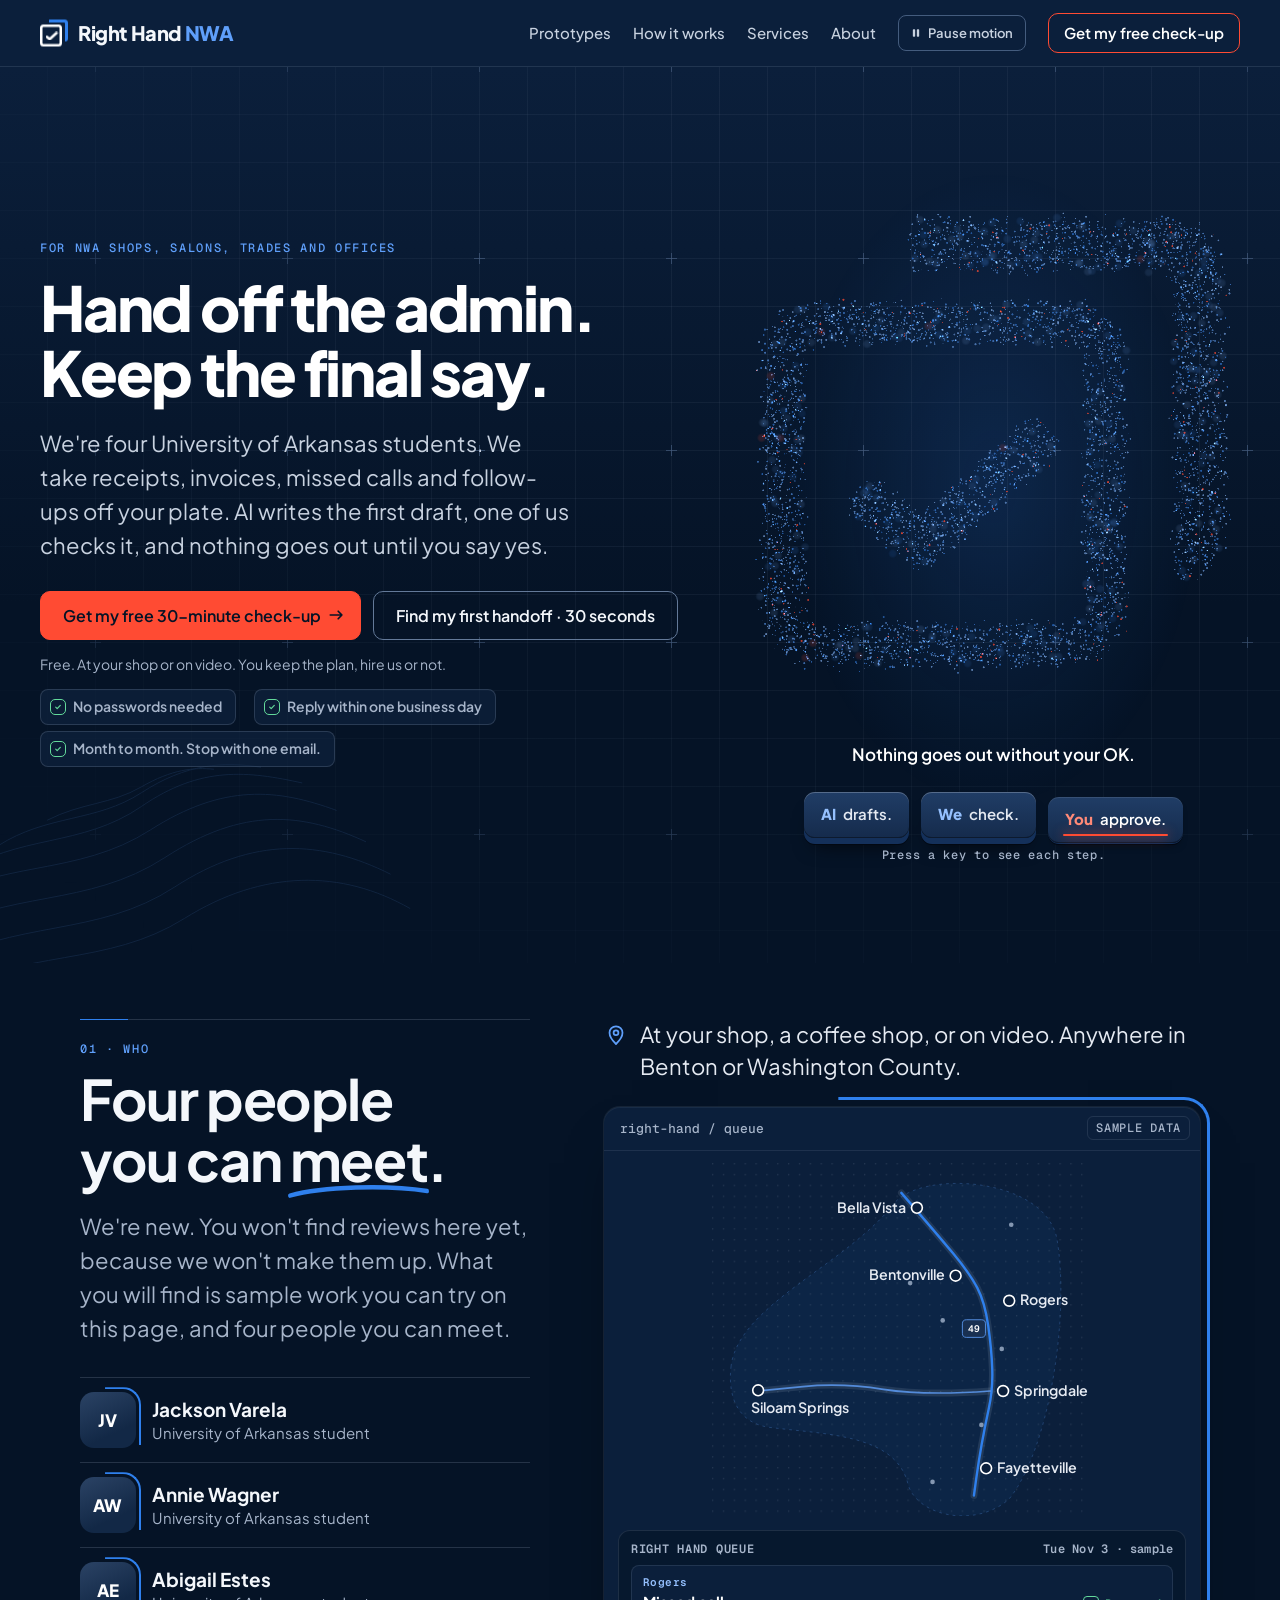
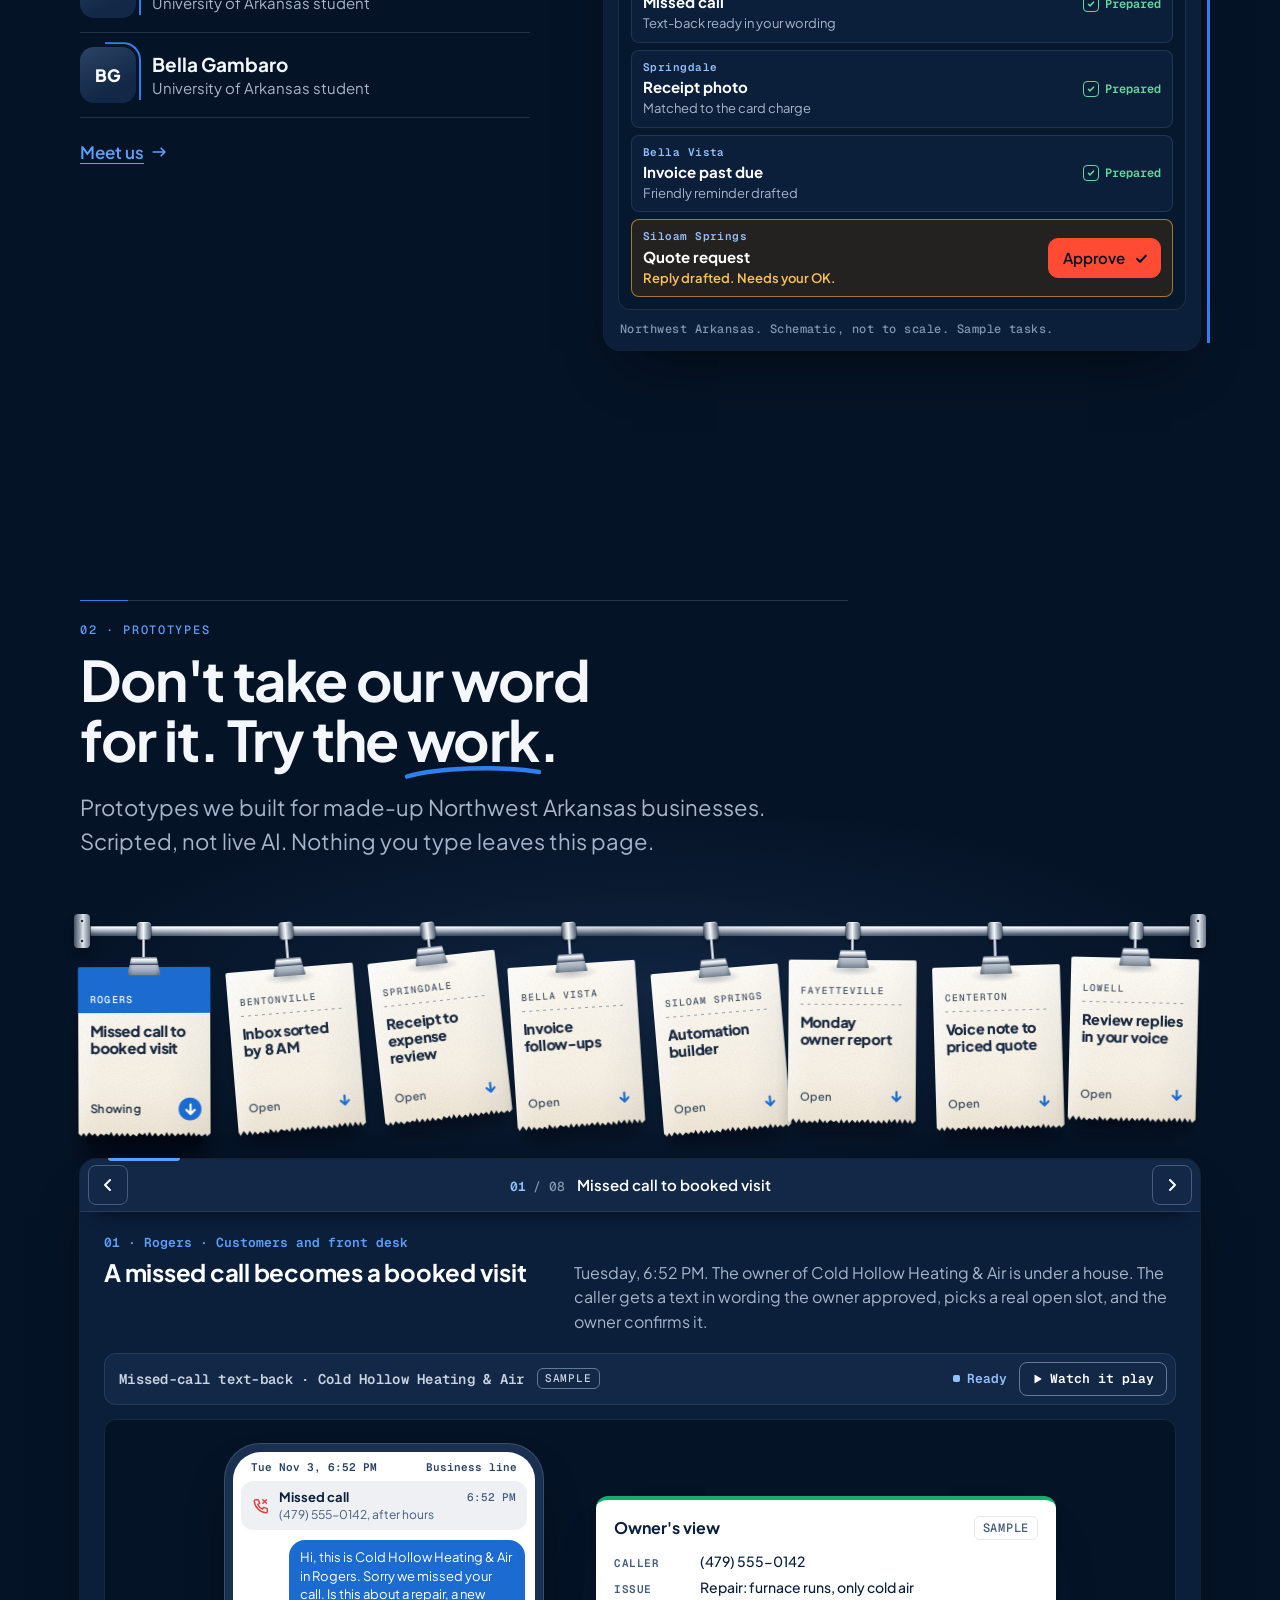
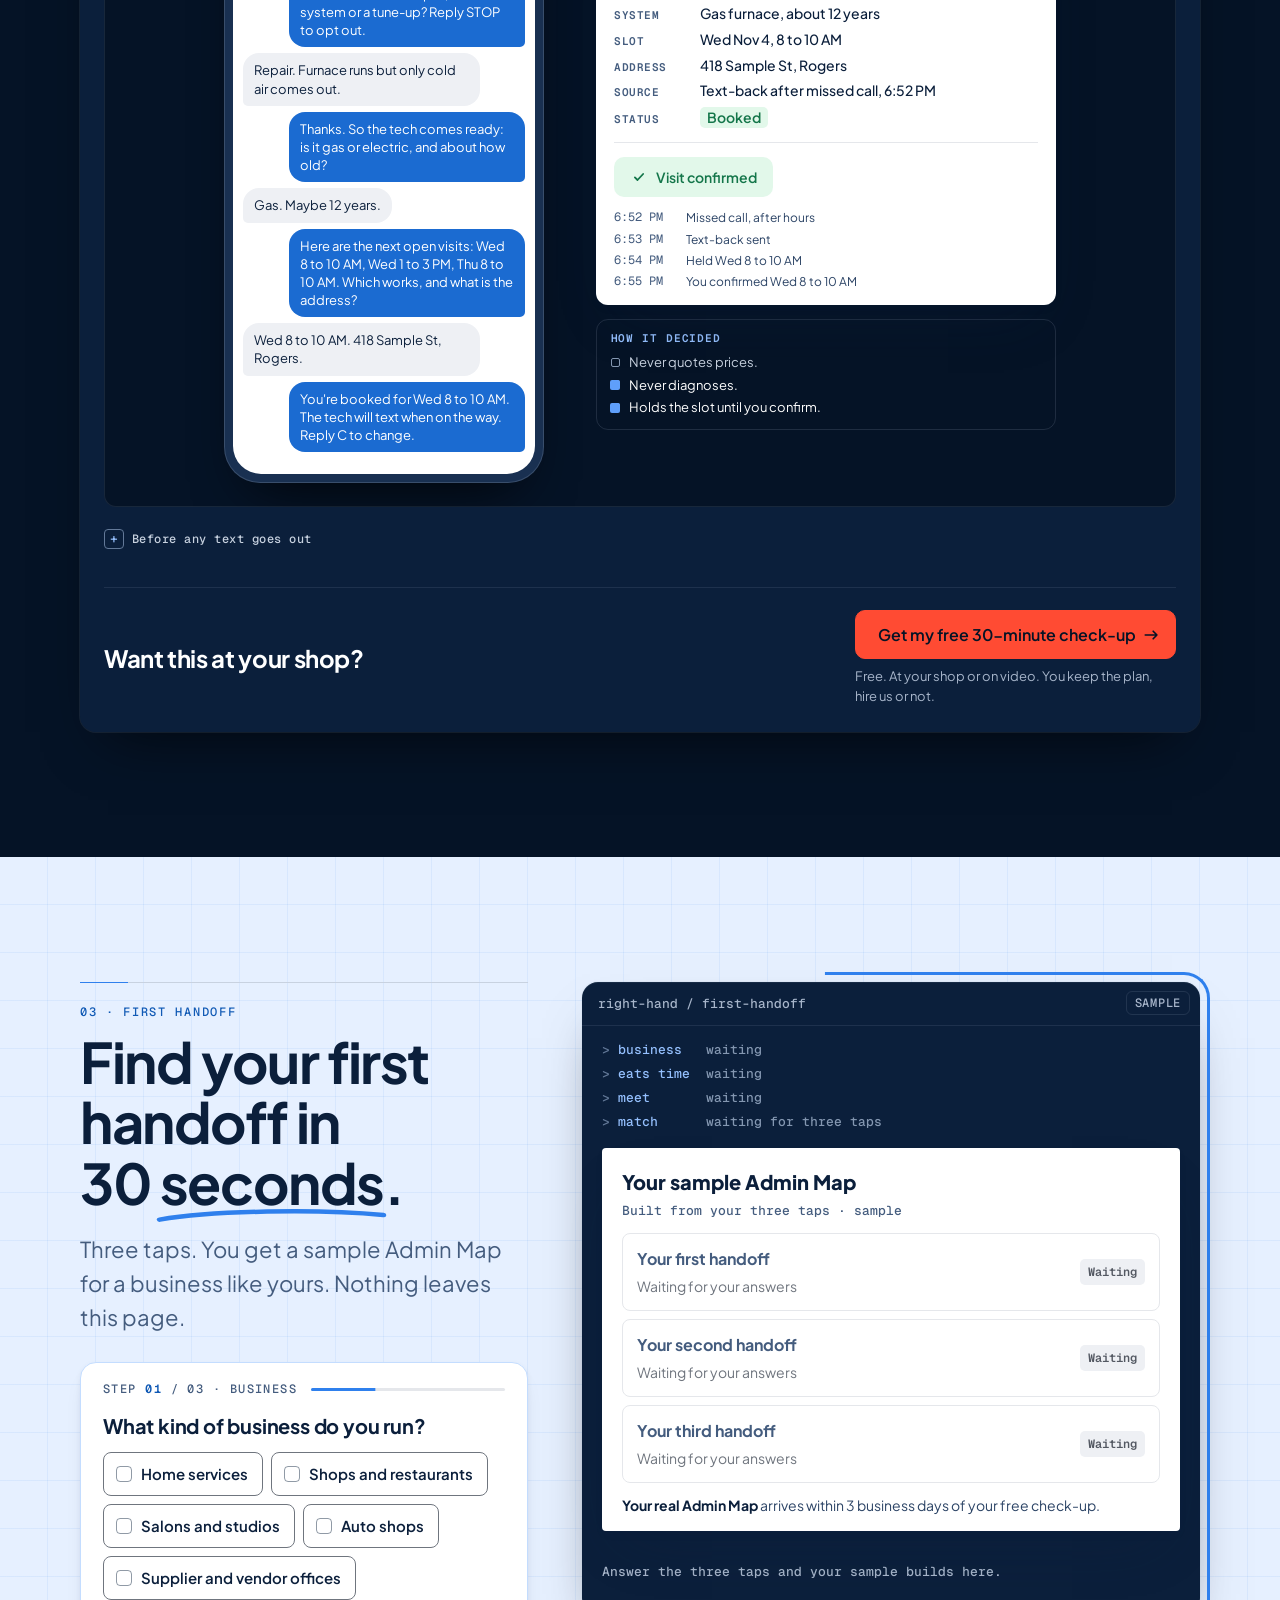
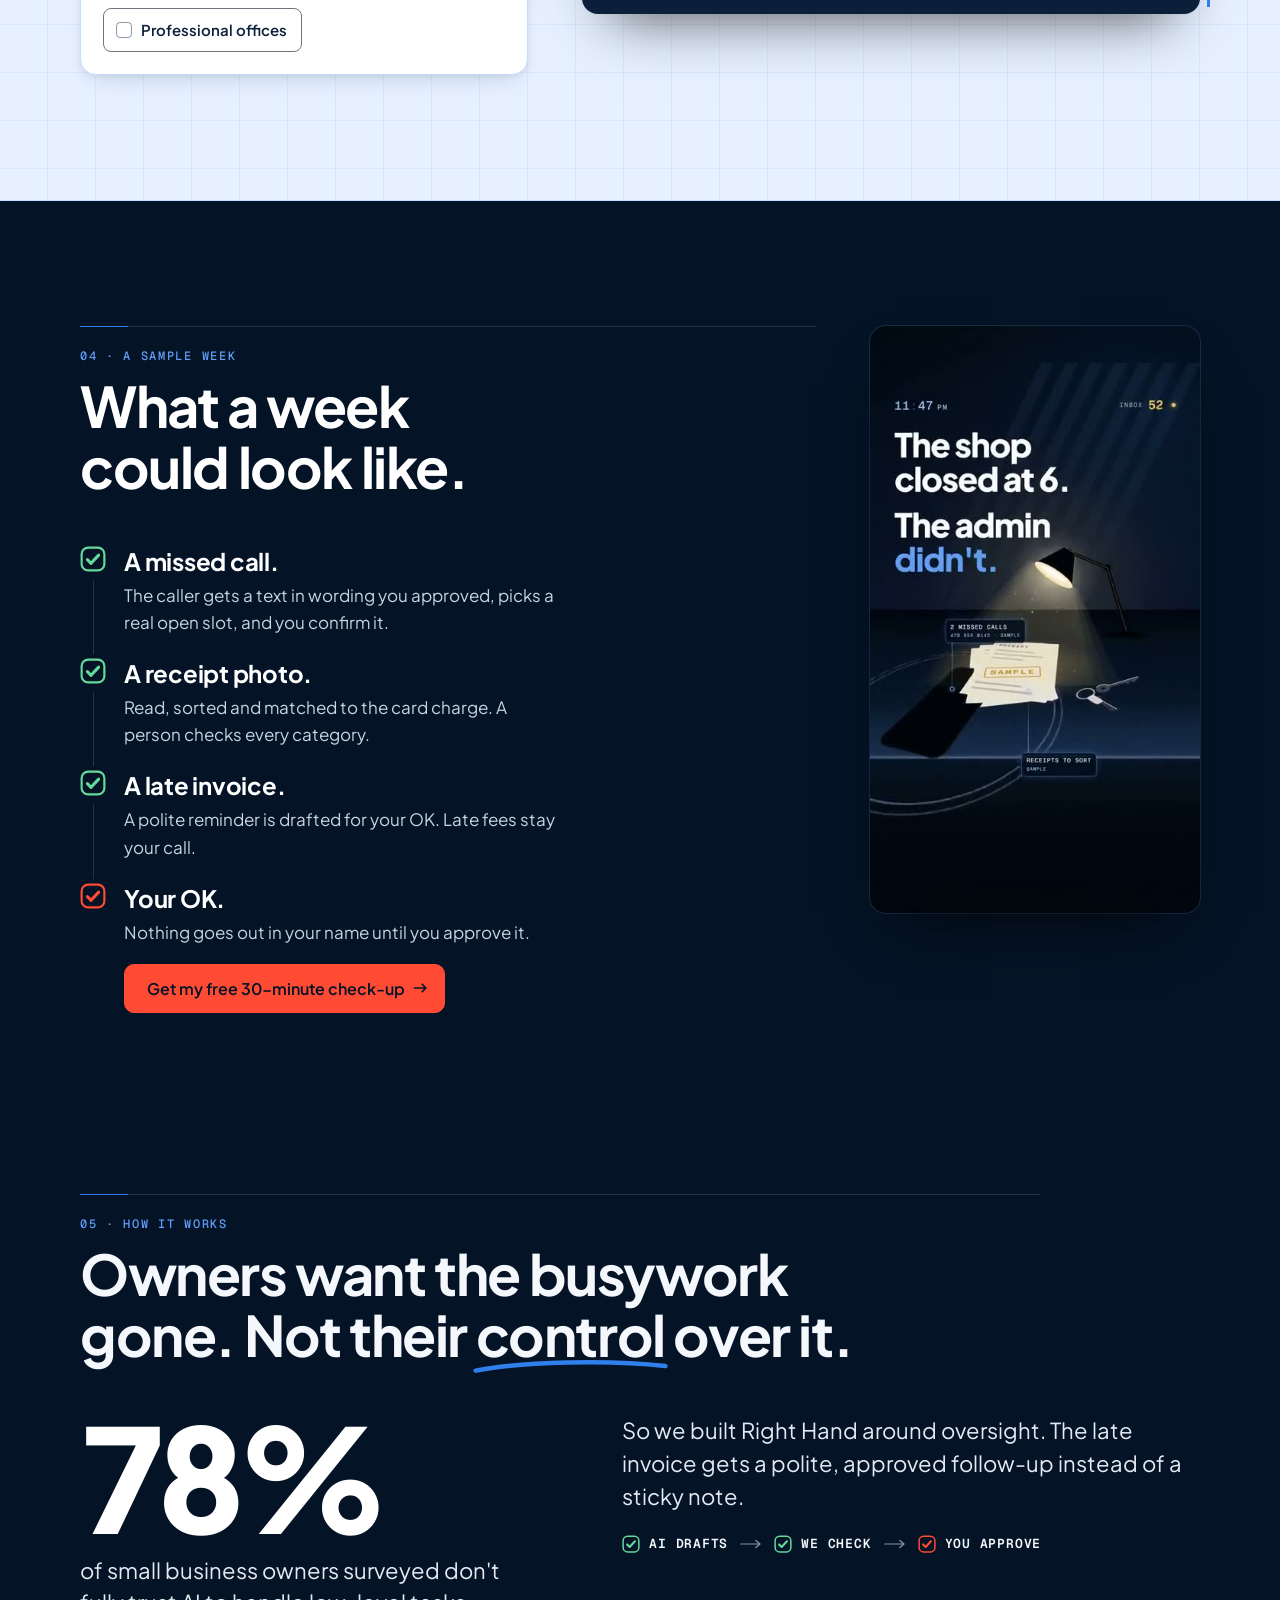
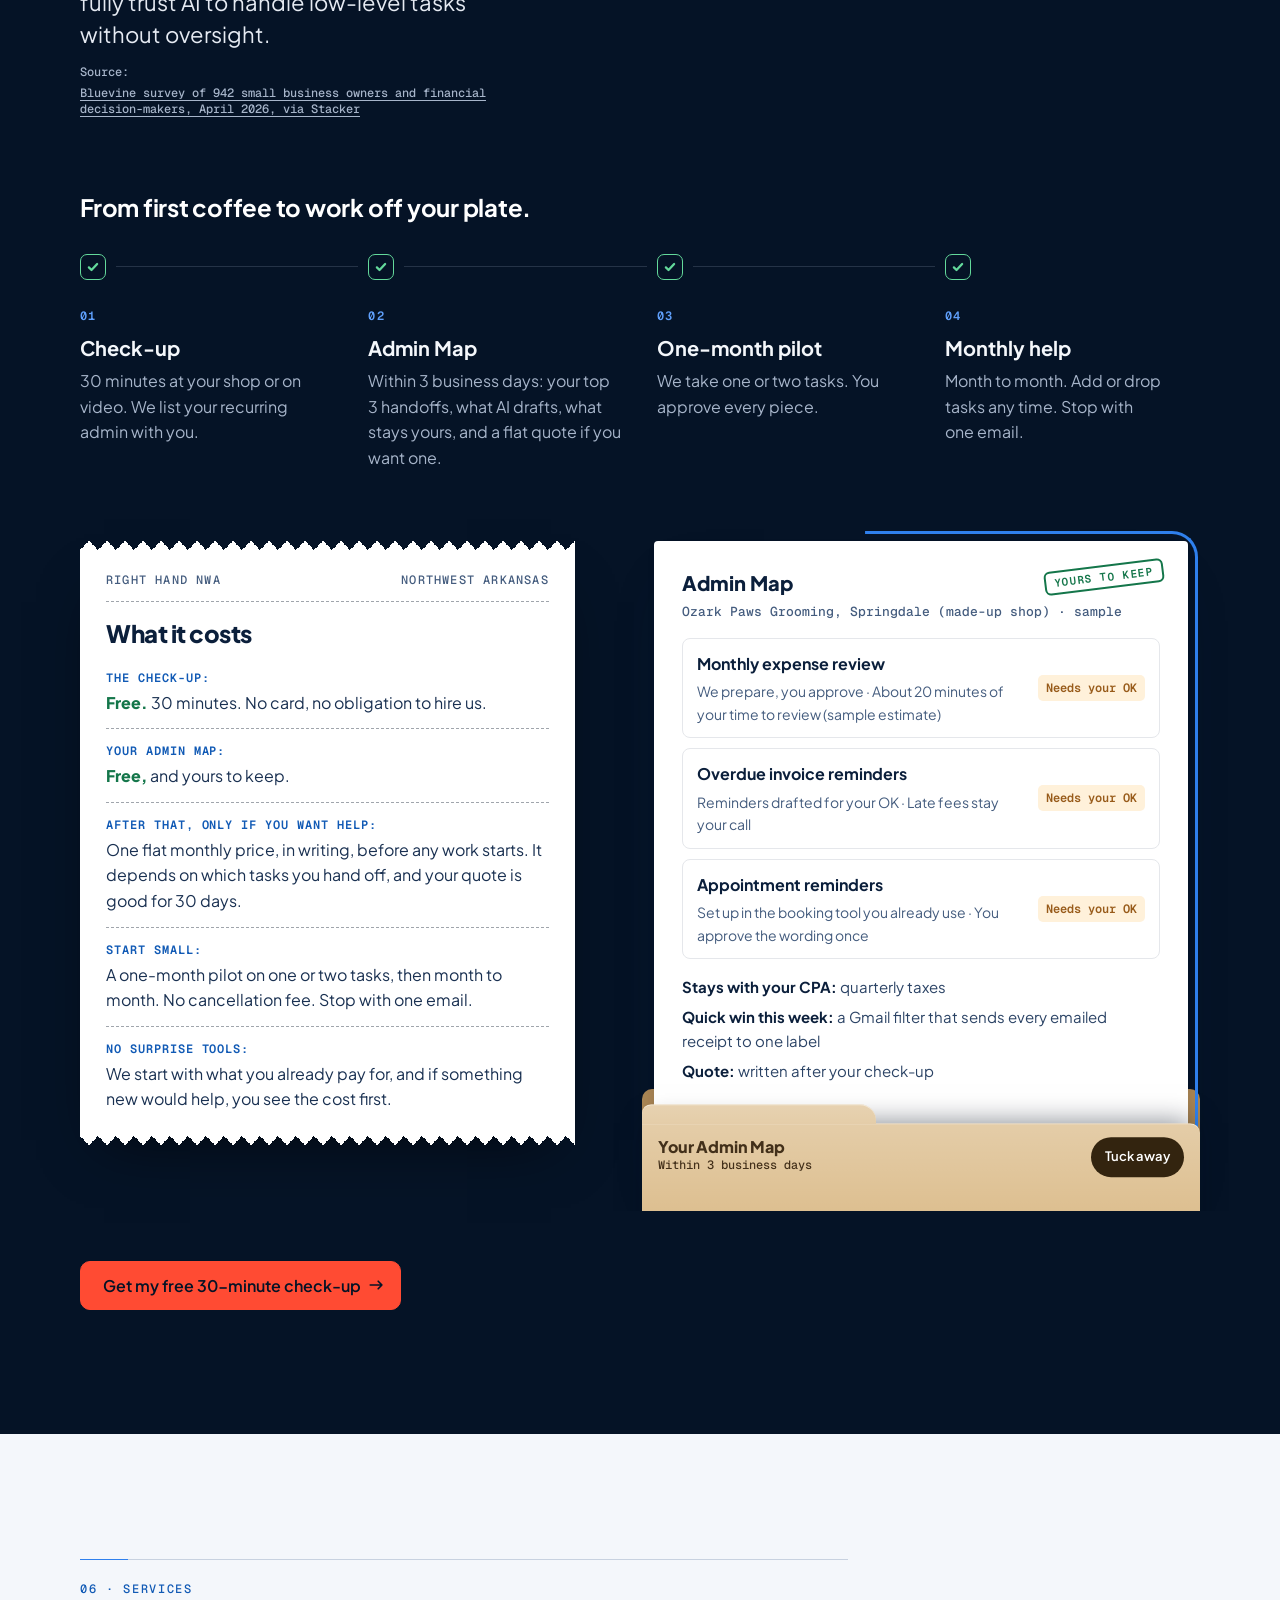
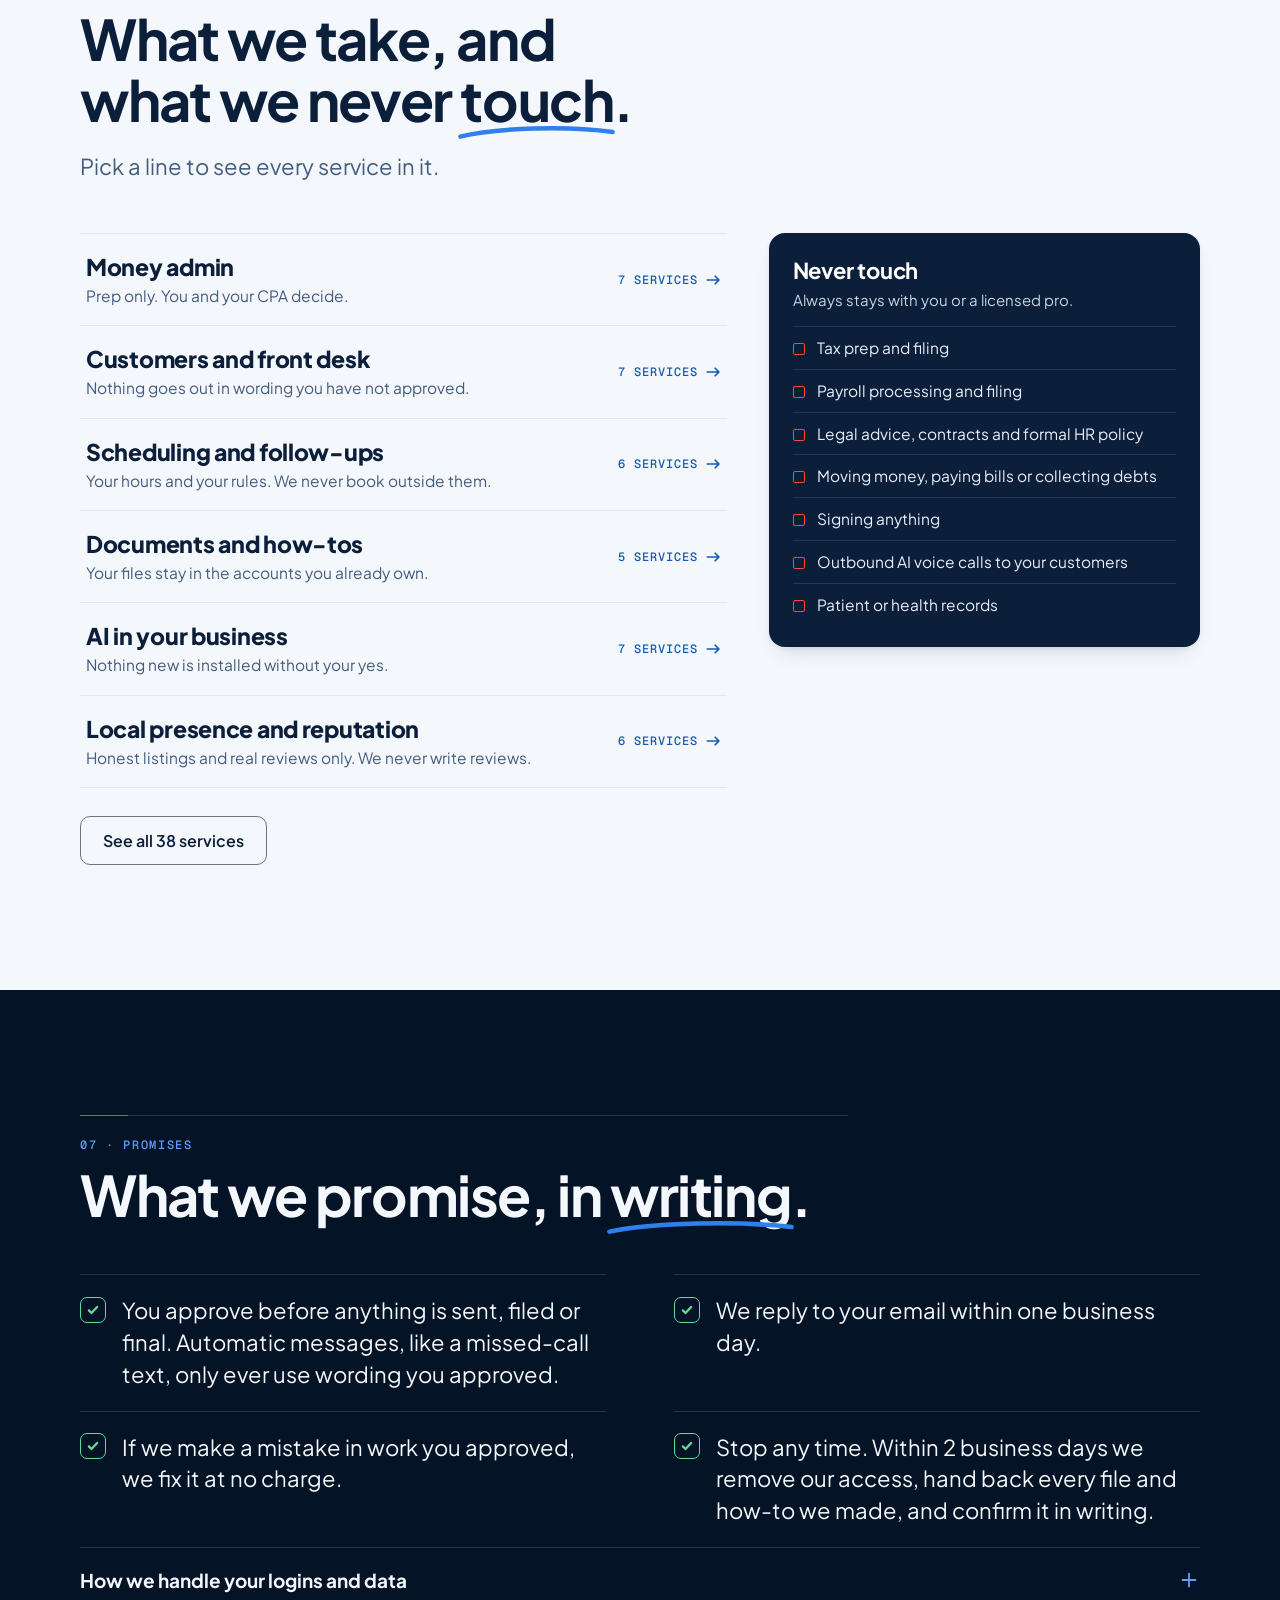
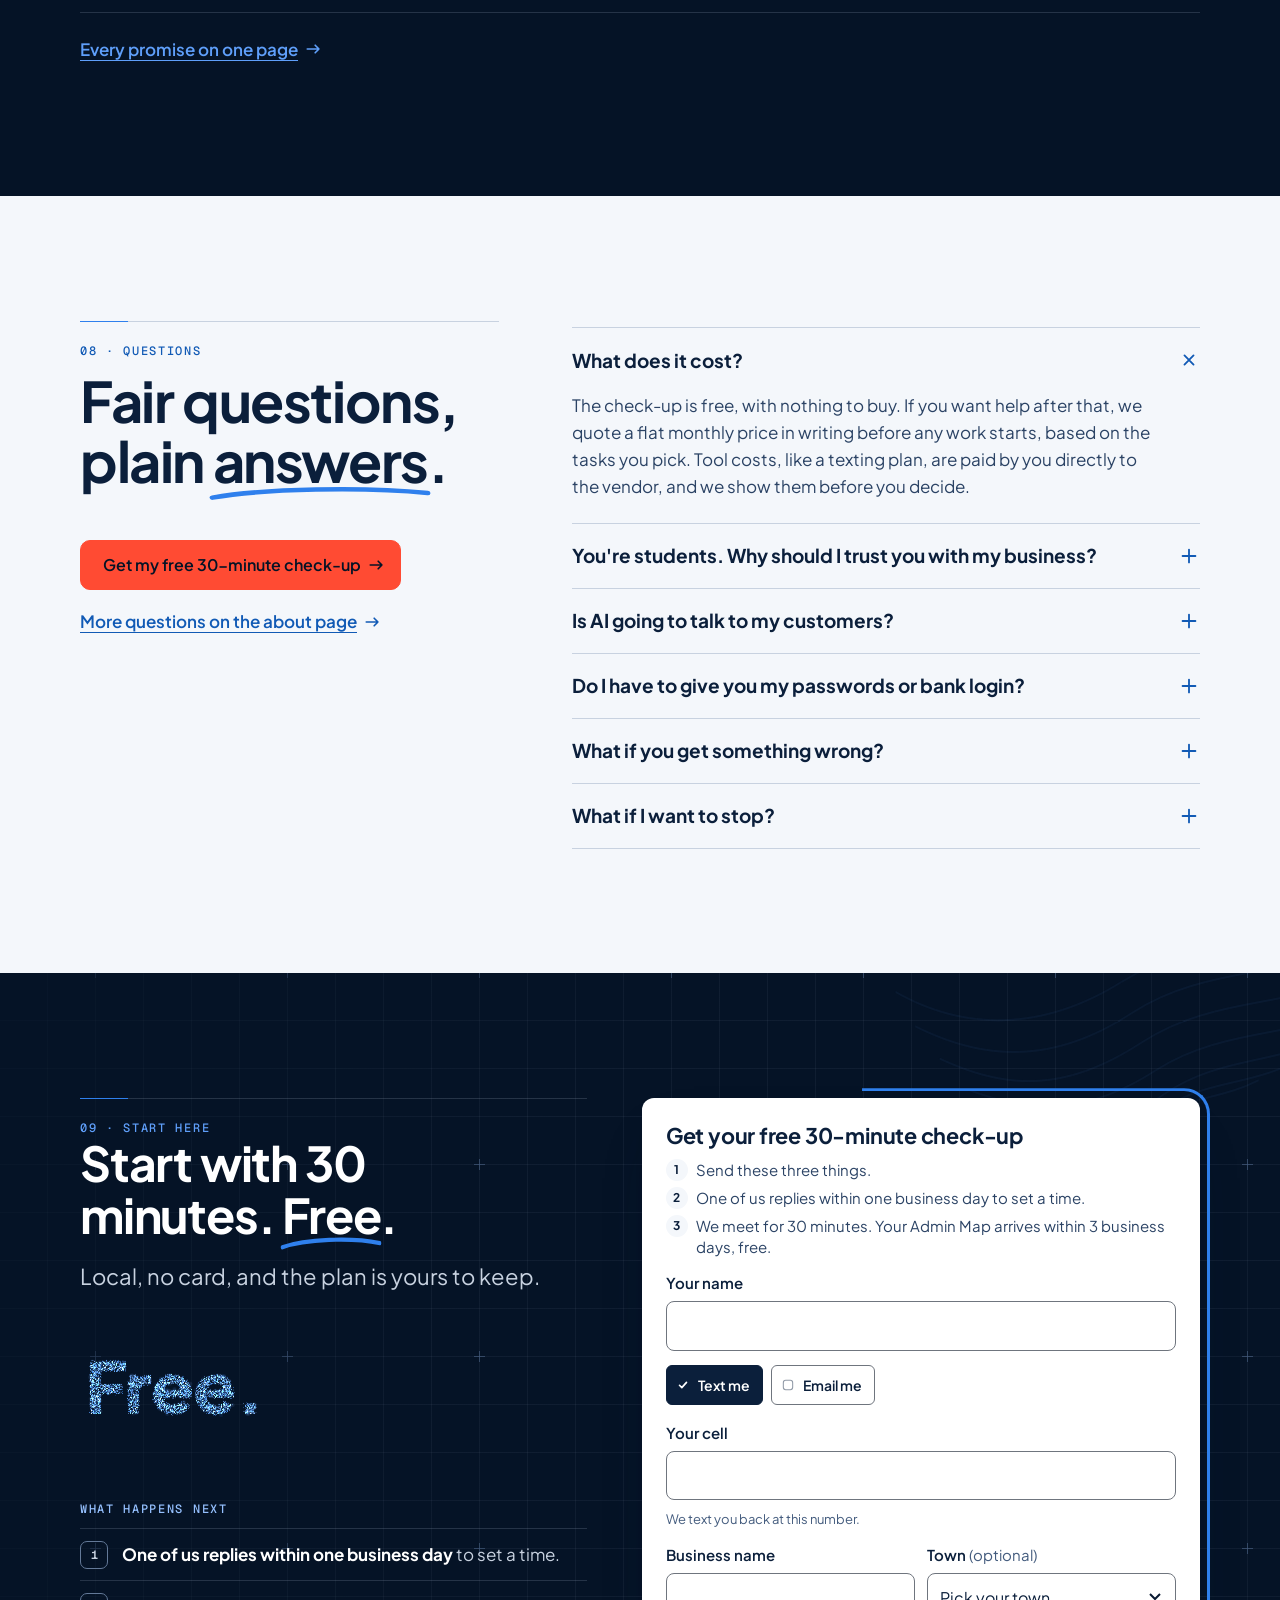
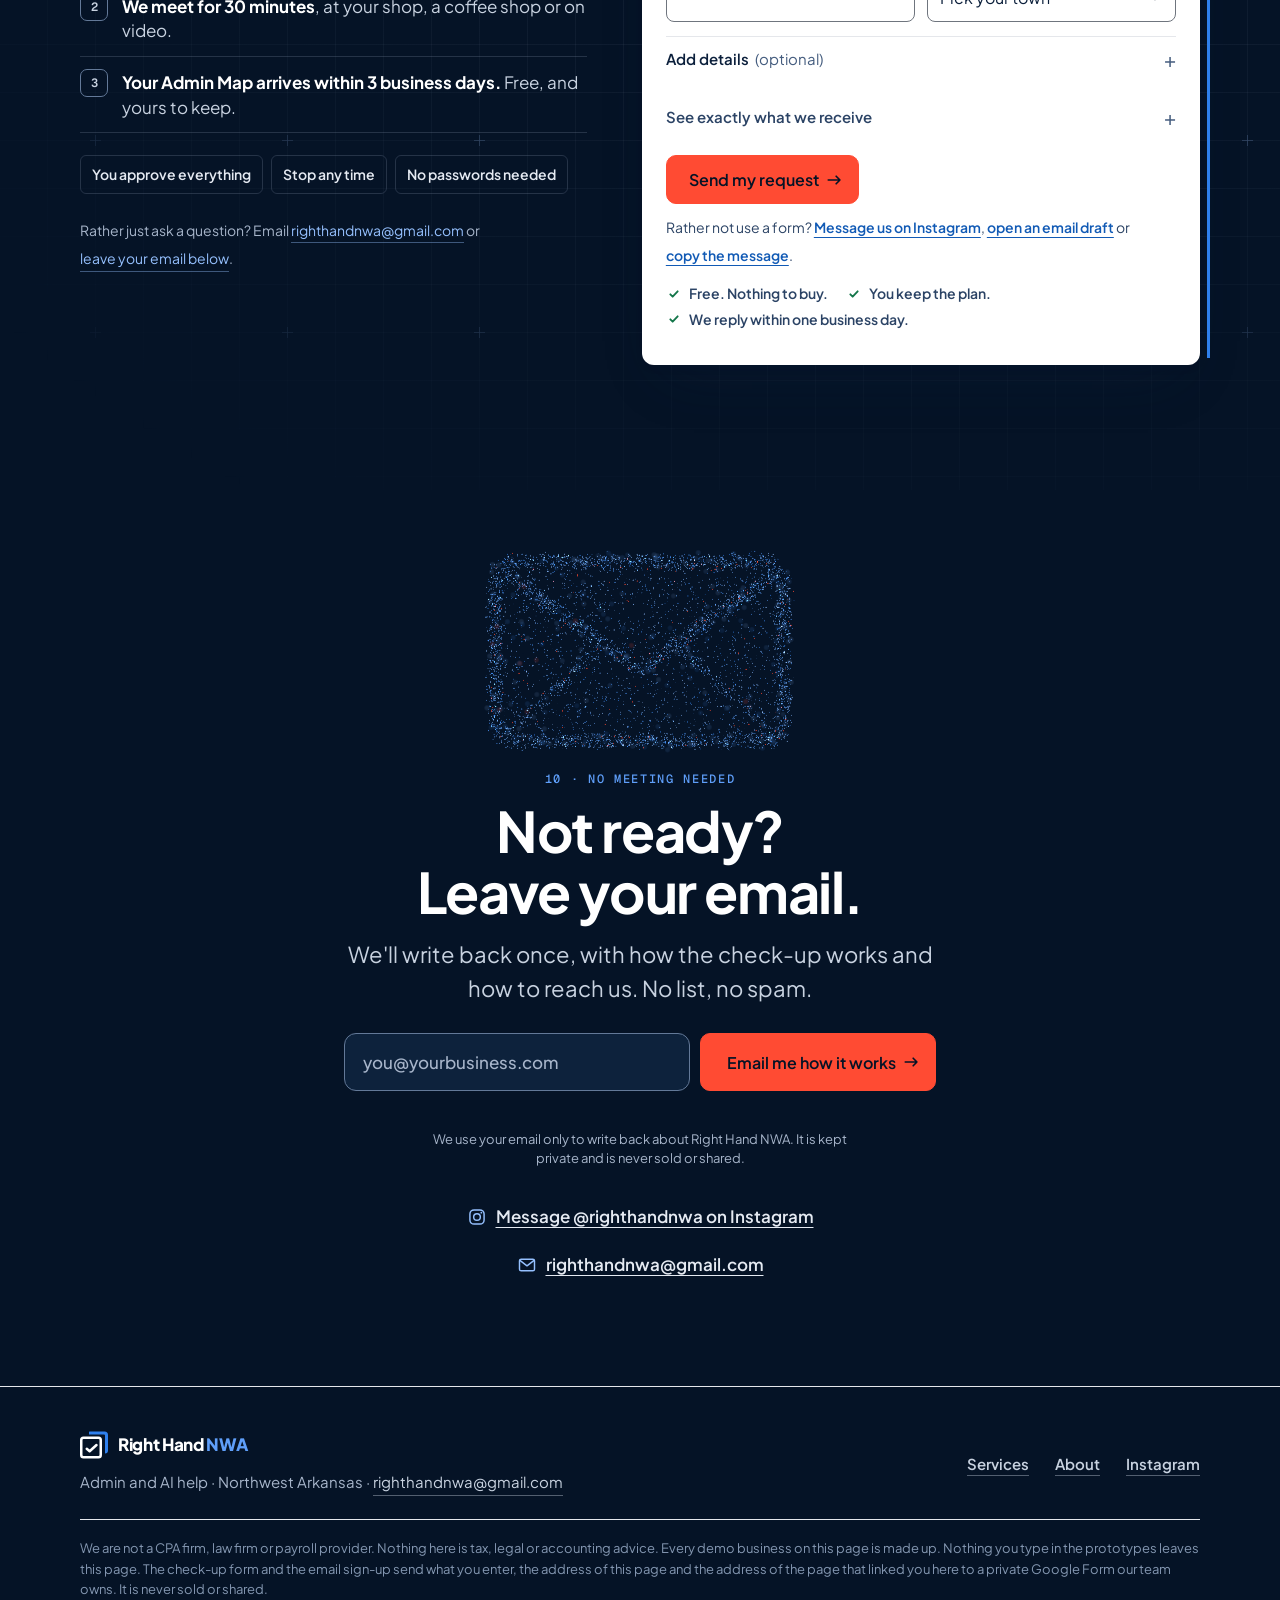
==== commit 8c37c2f4: "Review fixes: prototypes up to section 02, story film, first screen, quiz, services ledger, lighter " ====
--- a/index.html
+++ b/index.html
@@ -30,7 +30,7 @@
 <link rel="icon" href="assets/favicon.svg?v=4ea3b7b2" type="image/svg+xml">
 <link rel="apple-touch-icon" href="assets/apple-touch-icon.png?v=b2c869ad">
 <!-- head:start -->
-<link rel="preload" href="assets/bundle-home.css?v=4262851a" as="style">
+<link rel="preload" href="assets/bundle-home.css?v=47888320" as="style">
 <link rel="preload" href="assets/fonts/plus-jakarta-sans-latin-var.woff2?v=153fc85b" as="font" type="font/woff2" crossorigin>
 <style>
 @font-face{font-family:"Plus Jakarta Sans";src:url(assets/fonts/plus-jakarta-sans-latin-var.woff2?v=153fc85b) format("woff2");font-weight:200 800;font-style:normal;font-display:swap}
@@ -226,6 +226,7 @@
 @media (max-width:900px){.who-grid{grid-template-columns:minmax(0,1fr)}.who-map .nwa-svg{max-width:300px}}
 @media (max-width:560px){:root{--section-y:3.75rem;--section-head-gap:1.75rem}}
 @media (prefers-reduced-motion:no-preference){@view-transition{navigation:auto}.top{view-transition-name:rh-top}.top .lockup .mark{view-transition-name:rh-mark}::view-transition-old(root),::view-transition-new(root){animation-duration:.22s}}
+.hero + .band.dark,.band.dark + .band.dark,.band.dark + .story,.story + .band.dark,.close + .sg{padding-top:calc(var(--section-y)*.45)}
 :root{--fx-play:url("data:image/svg+xml,%3Csvg xmlns='http://www.w3.org/2000/svg' viewBox='0 0 12 12'%3E%3Cpath d='M3 1.6v8.8a.6.6 0 0 0 .9.5l7-4.4a.6.6 0 0 0 0-1L3.9 1.1a.6.6 0 0 0-.9.5z'/%3E%3C/svg%3E");--fx-stop:url("data:image/svg+xml,%3Csvg xmlns='http://www.w3.org/2000/svg' viewBox='0 0 12 12'%3E%3Crect x='2' y='2' width='8' height='8' rx='1.6'/%3E%3C/svg%3E");--fx-step:url("data:image/svg+xml,%3Csvg xmlns='http://www.w3.org/2000/svg' viewBox='0 0 12 12'%3E%3Cpath d='M1.5 1.8v8.4a.6.6 0 0 0 .9.5l6-4.2a.6.6 0 0 0 0-1l-6-4.2a.6.6 0 0 0-.9.5z'/%3E%3Crect x='9' y='1.5' width='1.8' height='9' rx='.7'/%3E%3C/svg%3E");--fx-pause:url("data:image/svg+xml,%3Csvg xmlns='http://www.w3.org/2000/svg' viewBox='0 0 12 12'%3E%3Crect x='2.2' y='1.5' width='2.8' height='9' rx='.9'/%3E%3Crect x='7' y='1.5' width='2.8' height='9' rx='.9'/%3E%3C/svg%3E");--fx-ck:url("data:image/svg+xml,%3Csvg xmlns='http://www.w3.org/2000/svg' viewBox='0 0 12 12'%3E%3Cpath d='M2 6.4l2.6 2.6L10 3.4' fill='none' stroke='%23000' stroke-width='2' stroke-linecap='round' stroke-linejoin='round'/%3E%3C/svg%3E");--fx-down:url("data:image/svg+xml,%3Csvg xmlns='http://www.w3.org/2000/svg' viewBox='0 0 12 12'%3E%3Cpath d='M6 1.5v8.5M2.2 6.4L6 10.2l3.8-3.8' fill='none' stroke='%23000' stroke-width='1.8' stroke-linecap='round' stroke-linejoin='round'/%3E%3C/svg%3E");}
 [data-fx=head]::before{content:"";display:block;height:1px;margin-bottom:20px;background:linear-gradient(90deg,var(--accent) 0 48px,var(--rule) 48px);transform-origin:left center}
 .fx-w{display:inline-block}
@@ -331,7 +332,7 @@
 @media (max-width:420px){.js .hero-visual .trio{gap:12px 8px}.js .hero-visual .trio:not(.keys) li{padding:0 11px 2px;font-size:.875rem}}
 .top .btn:not(.ghost)::after{z-index:-1;opacity:.5}
 .hero.has-fld .hero-grid{grid-template-columns:minmax(0,1.14fr) minmax(0,.86fr)}
-.hero.has-fld h1{max-width:none;font-size:clamp(2.1rem,1.2rem + 3.3vw,3.75rem);line-height:1.04;text-wrap:balance}
+.hero.has-fld h1{max-width:none;font-size:clamp(2.1rem,1rem + 3.6vw,4.25rem);line-height:1.04;text-wrap:balance}
 .fld{position:relative;height:min(68vh,600px);min-height:340px}
 .fld canvas{position:absolute;left:-16%;top:-10%;width:132%;height:120%;display:none;pointer-events:none}
 .fld.is-live canvas{display:block}
@@ -361,7 +362,7 @@
 .fld-pause{display:none}
 @media (max-width:760px){.js .fld-pause{display:block;position:relative;min-height:44px;margin:10px auto -6px;color:var(--navy-200);font-size:var(--fs-sm)}}
 @media (max-width:1020px){.hero.has-fld .hero-grid{grid-template-columns:minmax(0,1fr);gap:clamp(1.25rem,1rem + 2vw,2.25rem)}.fld{height:min(34vh,280px);height:min(34svh,280px);min-height:200px}.fld-cap{margin-top:14px}.fld canvas{left:-8%;width:116%}}
-@media (max-width:560px){.hero{padding-top:18px}.hero.has-fld h1{margin-top:10px;font-size:clamp(1.875rem,1rem + 4.4vw,2.25rem)}.hero .lead{margin-top:12px;font-size:1.0625rem;line-height:1.5}.hero .ctas{margin-top:16px;gap:10px}.hero .ctas .btn{width:100%}.hero .micro{margin-top:10px}}
+@media (max-width:560px){.hero{padding-top:18px}.hero.has-fld h1{margin-top:10px;font-size:clamp(2.375rem,1.4rem + 4vw,2.875rem)}.hero.has-fld{position:relative;isolation:isolate}.hero.has-fld .hero-visual{position:static}.hero.has-fld .fld{position:absolute;top:40px;right:-20%;width:80%;height:300px;min-height:0;opacity:.55;z-index:-1;pointer-events:none}.hero.has-fld .hero-glow{display:none}.hero .lead{margin-top:12px;font-size:1.0625rem;line-height:1.5}.hero .ctas{margin-top:16px;gap:10px}.hero .ctas .btn{width:100%}.hero .micro{margin-top:10px}}
 @media (max-width:380px){.hero .eyebrow{letter-spacing:.06em}}
 @media (max-width:340px){.hero .eyebrow{font-size:.6875rem;letter-spacing:.03em}}
 @media (max-width:420px){.trio.keys{gap:12px 8px}.key .cap{padding:0 12px 2px;font-size:.875rem}.key .cap::after{left:11px;right:11px}}
@@ -432,17 +433,17 @@
 })(document);</script>
 <!-- head:end -->
 <script src="assets/boot.js?v=e06e86c5" defer></script>
-<script src="assets/motion.js?v=4587833a" defer></script>
+<script src="assets/motion.js?v=813f7c7b" defer></script>
 <script src="assets/nav.js?v=ec2a8562" defer></script>
 <script src="assets/services-data.js?v=cf00a2d5" defer></script>
 <script src="assets/nwa-map.js?v=3028ca99" defer></script>
 <script src="assets/config.js?v=b6b20fe0" defer></script>
-<script src="assets/site.js?v=ee9711b6" defer></script>
+<script src="assets/site.js?v=9dc9193c" defer></script>
 <script src="assets/interest.js?v=5ac9c564" defer></script>
-<script src="assets/close.js?v=fdc883eb" defer></script>
+<script src="assets/close.js?v=4fa18f69" defer></script>
 <script src="assets/field-shapes.js?v=d136792b" defer></script>
-<script src="assets/field.js?v=ab414ae6" defer></script>
-<script src="assets/lab.js?v=18d270c2" defer></script>
+<script src="assets/field.js?v=7e502d99" defer></script>
+<script src="assets/lab.js?v=4f124014" defer></script>
 </head>
 <body>
 <svg width="0" height="0" style="position:absolute" aria-hidden="true" focusable="false">
@@ -501,7 +502,7 @@
   </svg>
   <div class="wrap-wide hero-grid">
     <div class="hero-copy">
-      <p class="eyebrow">Northwest Arkansas · Admin and AI help</p>
+      <p class="eyebrow">For NWA shops, salons, trades and offices</p>
       <h1 id="hero-h">Hand off the admin. Keep the final say.</h1>
       <p class="lead">We're four University of Arkansas students. We take receipts, invoices, missed calls and follow-ups off your plate. AI writes the first draft, one of us checks it, and nothing goes out until you say yes.</p>
       <div class="ctas">
@@ -510,7 +511,7 @@
       </div>
       <p class="micro">Free. At your shop or on video. You keep the plan, hire us or not.</p>
       <ul class="proof hero-proof" aria-label="Three things you can count on">
-        <li><svg class="ck" viewBox="0 0 24 24" aria-hidden="true"><path pathLength="1" d="M6.5 12.5l3.5 3.5 7.5-8"/></svg>Four U of A students you can meet</li>
+        <li><svg class="ck" viewBox="0 0 24 24" aria-hidden="true"><path pathLength="1" d="M6.5 12.5l3.5 3.5 7.5-8"/></svg>No passwords needed</li>
         <li><svg class="ck" viewBox="0 0 24 24" aria-hidden="true"><path pathLength="1" d="M6.5 12.5l3.5 3.5 7.5-8"/></svg>Reply within one business day</li>
         <li><svg class="ck" viewBox="0 0 24 24" aria-hidden="true"><path pathLength="1" d="M6.5 12.5l3.5 3.5 7.5-8"/></svg>Month to month. Stop with one email.</li>
       </ul>
@@ -536,7 +537,7 @@
       <div class="sec-h" data-fx="head">
         <p class="eyebrow">01 · Who</p>
         <h2 id="team-h">Four people you can <span class="sw">meet</span>.</h2>
-        <p class="lead">We're new. You won't find reviews here yet, because we won't make them up. What you will find is the actual work, live on this page, and four people you can meet.</p>
+        <p class="lead">We're new. You won't find reviews here yet, because we won't make them up. What you will find is sample work you can try on this page, and four people you can meet.</p>
       </div>
       <ul class="team" data-fx="cascade"><!-- team:start -->
         <li><span class="ini" aria-hidden="true">JV</span><b>Jackson Varela</b><span class="role">University of Arkansas student</span></li>
@@ -556,180 +557,12 @@
   </div>
 </section>
 
-<link rel="stylesheet" href="assets/bundle-home.css?v=4262851a" id="css">
-
-<section class="band light qz-band" id="first-handoff" data-hud="First handoff" data-needs="qz-on" aria-labelledby="qz-h">
-  <div class="wrap qz-grid">
-    <div class="qz-left">
-      <div class="sec-h" data-fx="head">
-        <p class="eyebrow">02 · First handoff</p>
-        <h2 id="qz-h">Find your first handoff in 30 <span class="sw">seconds</span>.</h2>
-        <p class="lead">Three taps. You get a sample Admin Map for a business like yours. Nothing leaves this page.</p>
-      </div>
-      <p class="qz-nojs">Tell us your kind of business and what eats your time in the <a href="#checkup">check-up form</a>, and we will send you a real Admin Map.</p>
-      <div class="qz-ask qz-ui" id="qz" data-fx="scan">
-        <div class="qz-top" aria-hidden="true"><span>Step <b data-qz-n>01</b> / 03 · <span data-qz-l>Business</span></span><span class="qz-bar"><i data-qz-bar></i></span></div>
-        <div class="qz-steps">
-          <fieldset class="qz-step is-on" data-step="1"><legend>What kind of business do you run?</legend><div class="qz-opts">
-            <button type="button" class="qz-opt" aria-pressed="false" data-v="home">Home services</button>
-            <button type="button" class="qz-opt" aria-pressed="false" data-v="shops">Shops and restaurants</button>
-            <button type="button" class="qz-opt" aria-pressed="false" data-v="salons">Salons and studios</button>
-            <button type="button" class="qz-opt" aria-pressed="false" data-v="auto">Auto shops</button>
-            <button type="button" class="qz-opt" aria-pressed="false" data-v="supplier">Supplier and vendor offices</button>
-            <button type="button" class="qz-opt" aria-pressed="false" data-v="pro">Professional offices</button>
-          </div></fieldset>
-          <fieldset class="qz-step" data-step="2"><legend>What eats the most time?</legend><div class="qz-opts">
-            <button type="button" class="qz-opt" aria-pressed="false" data-v="Missed calls and texts">Missed calls and texts</button>
-            <button type="button" class="qz-opt" aria-pressed="false" data-v="Email">Email</button>
-            <button type="button" class="qz-opt" aria-pressed="false" data-v="Receipts and expenses">Receipts and expenses</button>
-            <button type="button" class="qz-opt" aria-pressed="false" data-v="Invoices and follow-ups">Invoices and follow-ups</button>
-            <button type="button" class="qz-opt" aria-pressed="false" data-v="Scheduling">Scheduling</button>
-            <button type="button" class="qz-opt" aria-pressed="false" data-v="Paperwork and files">Paperwork and files</button>
-            <button type="button" class="qz-opt" aria-pressed="false" data-v="Setting up AI and automations">Setting up AI and automations</button>
-            <button type="button" class="qz-opt" aria-pressed="false" data-v="Weekly numbers">Weekly numbers</button>
-            <button type="button" class="qz-opt" aria-pressed="false" data-v="Reviews and Google profile">Reviews and Google profile</button>
-            <button type="button" class="qz-opt" aria-pressed="false" data-v="Not sure">Not sure</button>
-          </div><button type="button" class="linkbtn qz-back" data-back>Back</button></fieldset>
-          <fieldset class="qz-step" data-step="3"><legend>How do you like to meet?</legend><div class="qz-opts">
-            <button type="button" class="qz-opt" aria-pressed="false" data-v="At my business">At my business</button>
-            <button type="button" class="qz-opt" aria-pressed="false" data-v="Video">Video</button>
-            <button type="button" class="qz-opt" aria-pressed="false" data-v="Phone">Phone</button>
-          </div><button type="button" class="linkbtn qz-back" data-back>Back</button></fieldset>
-          <div class="qz-step qz-done" data-step="4">
-            <p class="qz-done-h"><svg class="ck" viewBox="0 0 24 24" aria-hidden="true"><path pathLength="1" d="M6.5 12.5l3.5 3.5 7.5-8"/></svg>Your sample is ready.</p>
-            <dl class="qz-sum"><div><dt>Business</dt><dd data-sum="who"></dd></div><div><dt>Eats the most time</dt><dd data-sum="eats"></dd></div><div><dt>Meet</dt><dd data-sum="mode"></dd></div></dl>
-            <div class="field qz-town"><label for="qz-town">Your town, for the check-up email <span class="opt">(optional)</span></label><select id="qz-town"><option value="">Pick your town</option><option>Bentonville</option><option>Rogers</option><option>Springdale</option><option>Fayetteville</option><option>Bella Vista</option><option>Siloam Springs</option><option>Lowell</option><option>Cave Springs</option><option>Centerton</option><option>Farmington</option><option>Prairie Grove</option><option>Other NWA town</option></select></div>
-            <button type="button" class="btn ghost sm" data-restart>Start over</button>
-          </div>
-        </div>
-        <p class="sr-only" id="qz-live" aria-live="polite"></p>
-      </div>
-    </div>
-    <div class="qz-outwrap qz-ui" data-fx="scan" data-fx-delay="140">
-      <div class="qz-out win dark bracket" id="qz-out">
-        <div class="win-bar"><span class="path">right-hand / first-handoff</span><span class="tag">Sample</span></div>
-        <ol class="qz-log" aria-hidden="true">
-          <li data-log="who"><span class="k">business</span><span class="v">waiting</span><svg class="tk" viewBox="0 0 24 24"><path pathLength="1" d="M6 12.5l4 4 8-9"/></svg></li>
-          <li data-log="eats"><span class="k">eats time</span><span class="v">waiting</span><svg class="tk" viewBox="0 0 24 24"><path pathLength="1" d="M6 12.5l4 4 8-9"/></svg></li>
-          <li data-log="mode"><span class="k">meet</span><span class="v">waiting</span><svg class="tk" viewBox="0 0 24 24"><path pathLength="1" d="M6 12.5l4 4 8-9"/></svg></li>
-          <li data-log="match"><span class="k">match</span><span class="v">waiting for three taps</span><svg class="tk" viewBox="0 0 24 24"><path pathLength="1" d="M6 12.5l4 4 8-9"/></svg></li>
-        </ol>
-        <figure class="amap qz-paper" aria-labelledby="qz-map-t">
-          <p class="t" id="qz-map-t" tabindex="-1">Your sample Admin Map</p>
-          <p class="s" data-qz-for>Built from your three taps · sample</p>
-          <ol class="qz-rows">
-            <li class="qz-ph"><b>Your first handoff</b><span>Waiting for your answers</span><em class="st">Waiting</em></li>
-            <li class="qz-ph"><b>Your second handoff</b><span>Waiting for your answers</span><em class="st">Waiting</em></li>
-            <li class="qz-ph"><b>Your third handoff</b><span>Waiting for your answers</span><em class="st">Waiting</em></li>
-          </ol>
-          <p class="qz-note"><b>Your real Admin Map</b> arrives within 3 business days of your free check-up.</p>
-          <i class="qz-beam" aria-hidden="true"></i>
-        </figure>
-        <div class="qz-foot">
-          <p class="qz-idle">Answer the three taps and your sample builds here.</p>
-          <div class="qz-go">
-            <div class="ctas"><a class="btn" href="#checkup" data-go="checkup" data-qz-go>Get my real Admin Map. Free check-up</a></div>
-            <p class="micro">Free. At your shop or on video. You keep the plan, hire us or not.</p>
-          </div>
-        </div>
-      </div>
-    </div>
-  </div>
-</section>
-
-<section class="story dark" id="story" data-hud="A week with us" aria-labelledby="story-h">
-  <div class="st-pin">
-    <canvas class="st-cv" aria-hidden="true"></canvas>
-    <div class="wrap st-in">
-      <div class="st-copy">
-        <p class="eyebrow">03 · A week with us</p>
-        <h2 id="story-h">One week of admin, handed off.</h2>
-        <ol class="st-list">
-          <li class="st-ch on" data-shape="phone" data-tick="Call"><h3>A missed call.</h3><p>The caller gets a text in wording you approved, picks a real open slot, and you confirm it.</p></li>
-          <li class="st-ch" data-shape="receipt" data-tick="Receipt"><h3>A receipt photo.</h3><p>Read, sorted and matched to the card charge. A person checks every category.</p></li>
-          <li class="st-ch" data-shape="doc" data-tick="Invoice"><h3>A late invoice.</h3><p>A polite reminder is drafted for your OK. Late fees stay your call.</p></li>
-          <li class="st-ch" data-shape="mark" data-tick="Your OK"><h3>Your OK.</h3><p>Nothing goes out in your name until you approve it.</p><a class="btn" href="#checkup" data-go="checkup">Get my free 30-minute check-up</a><p class="micro">Free. At your shop or on video. You keep the plan, hire us or not.</p></li>
-        </ol>
-        <div class="st-prog" aria-hidden="true"><i></i></div>
-      </div>
-    </div>
-  </div>
-</section>
-
-<section class="band dark how" id="how" data-hud="How it works" aria-labelledby="how-h">
-  <div class="wrap">
-    <div class="sec-h" data-fx="head">
-      <p class="eyebrow">04 · How it works</p>
-      <h2 id="how-h">Owners want the busywork gone. Not their <span class="sw">control</span> over it.</h2>
-    </div>
-    <div class="why">
-      <div class="pstat" data-fx="scan"><b><span data-count="78">78</span>%</b><p>of small business owners surveyed don't fully trust AI to handle low-level tasks without oversight.</p><p class="src">Source: <a href="https://stacker.com/stories/small-business/34-small-businesses-dont-trust-ai-basic-tasks" target="_blank" rel="noopener noreferrer">Bluevine survey of 942 small business owners and financial decision-makers, April 2026, via Stacker</a></p></div>
-      <div class="why-read">
-        <p class="bridge">So we built Right Hand around oversight. The late invoice gets a polite, approved follow-up instead of a sticky note.</p>
-        <ol class="loop3" id="loop3" aria-label="Our method">
-          <li>AI drafts</li><li aria-hidden="true" class="arrw"><svg class="arr"><use href="#i-arr"/></svg></li>
-          <li>We check</li><li aria-hidden="true" class="arrw"><svg class="arr"><use href="#i-arr"/></svg></li>
-          <li>You approve</li>
-        </ol>
-        <p class="aside-read">With unemployment at 2.7% here, hiring a full-time admin is hard. Flexible local help fills the gap. <span class="src">Source for the 2.7%: <a href="https://nwacouncil.org/2025/10/27/planning-for-growth-insights-from-the-2025-state-of-the-region/" target="_blank" rel="noopener noreferrer">2025 State of the Northwest Arkansas Region, Northwest Arkansas Council</a></span></p>
-      </div>
-    </div>
-    <h3 class="how-sub" id="steps-h">From first coffee to work off your plate.</h3>
-    <ol class="steps" data-fx="cascade" id="steps" aria-labelledby="steps-h">
-      <li class="step"><svg class="ck" viewBox="0 0 24 24" aria-hidden="true"><use href="#i-ck"/></svg><h4>Check-up</h4><p>30 minutes at your shop or on video. We list your recurring admin with you.</p></li>
-      <li class="step"><svg class="ck" viewBox="0 0 24 24" aria-hidden="true"><use href="#i-ck"/></svg><h4>Admin Map</h4><p>Within 3 business days: your top 3 handoffs, what AI drafts, what stays yours, and a flat quote if you want one.</p></li>
-      <li class="step"><svg class="ck" viewBox="0 0 24 24" aria-hidden="true"><use href="#i-ck"/></svg><h4>One-month pilot</h4><p>We take one or two tasks. You approve every piece.</p></li>
-      <li class="step"><svg class="ck" viewBox="0 0 24 24" aria-hidden="true"><use href="#i-ck"/></svg><h4>Monthly help</h4><p>Month to month. Add or drop tasks any time. Stop with one email.</p></li>
-    </ol>
-    <div class="how-pair">
-      <div class="receipt paper" id="cost" data-fx="scan">
-        <p class="receipt-top" aria-hidden="true"><span>Right Hand NWA</span><span>Northwest Arkansas</span></p>
-        <h3 id="cost-h">What it costs</h3>
-        <ul class="cost" aria-labelledby="cost-h">
-          <li><b>The check-up:</b> <span><em>free.</em> 30 minutes. No card, no obligation to hire us.</span></li>
-          <li><b>Your Admin Map:</b> <span><em>free,</em> and yours to keep.</span></li>
-          <li><b>After that, only if you want help:</b> <span>one flat monthly price, in writing, before any work starts. It depends on which tasks you hand off, and your quote is good for 30 days.</span></li>
-          <li><b>Start small:</b> <span>a one-month pilot on one or two tasks, then month to month. No cancellation fee. Stop with one email.</span></li>
-          <li><b>No surprise tools:</b> <span>we start with what you already pay for, and if something new would help, you see the cost first.</span></li>
-        </ul>
-      </div>
-    <div class="af" id="af">
-      <div class="af-back" aria-hidden="true"></div>
-      <figure class="amap bracket" id="amap" aria-labelledby="amap-t">
-      <p class="t" id="amap-t">Admin Map</p>
-      <span class="af-stamp" aria-hidden="true">Yours to keep</span>
-      <p class="s">Ozark Paws Grooming, Springdale (made-up shop) · sample</p>
-      <ol>
-        <li><b>Monthly expense review</b><span>We prepare, you approve · About 20 minutes of your time to review (sample estimate)</span><em class="st">Needs your OK</em></li>
-        <li><b>Overdue invoice reminders</b><span>Reminders drafted for your OK · Late fees stay your call</span><em class="st">Needs your OK</em></li>
-        <li><b>Appointment reminders</b><span>Set up in the booking tool you already use · You approve the wording once</span><em class="st">Needs your OK</em></li>
-      </ol>
-      <div class="extra">
-        <p><b>Stays with your CPA:</b> quarterly taxes</p>
-        <p><b>Quick win this week:</b> a Gmail filter that sends every emailed receipt to one label</p>
-        <p><b>Quote:</b> written after your check-up</p>
-      </div>
-    </figure>
-      <div class="af-front">
-        <p class="af-l" aria-hidden="true"><b>Your Admin Map</b><span>Within 3 business days</span></p>
-        <button type="button" class="af-tog" aria-expanded="true" aria-controls="amap">Tuck away</button>
-        <div class="af-plate" aria-hidden="true">
-          <p><span>Client</span>Your business</p>
-          <p><span>Prepared by</span>Right Hand NWA</p>
-          <p><span>Inside</span>Top 3 tasks to hand off, one quick win, a flat written quote</p>
-        </div>
-      </div>
-    </div>
-    </div>
-    <div class="ctas"><a class="btn" href="#checkup" data-go="checkup">Get my free 30-minute check-up</a></div>
-    <p class="micro">Free. At your shop or on video. You keep the plan, hire us or not.</p>
-  </div>
-</section>
+<link rel="stylesheet" href="assets/bundle-home.css?v=47888320" id="css">
 
 <section class="band demos-band dark" id="demos" data-hud="Prototypes" aria-labelledby="demos-h">
   <div class="wrap">
     <div class="sec-h" data-fx="head">
-      <p class="eyebrow">05 · Prototypes</p>
+      <p class="eyebrow">02 · Prototypes</p>
       <h2 id="demos-h">Don't take our word for it. Try the <span class="sw">work</span>.</h2>
       <p class="lead">Prototypes we built for made-up Northwest Arkansas businesses. Scripted, not live AI. Nothing you type leaves this page.</p>
     </div>
@@ -795,6 +628,172 @@
   </div>
 </section>
 
+<section class="band light qz-band" id="first-handoff" data-hud="First handoff" data-needs="qz-on" aria-labelledby="qz-h">
+  <div class="wrap qz-grid">
+    <div class="qz-left">
+      <div class="sec-h" data-fx="head">
+        <p class="eyebrow">03 · First handoff</p>
+        <h2 id="qz-h">Find your first handoff in 30 <span class="sw">seconds</span>.</h2>
+        <p class="lead">Three taps. You get a sample Admin Map for a business like yours. Nothing leaves this page.</p>
+      </div>
+      <p class="qz-nojs">Tell us your kind of business and what eats your time in the <a href="#checkup">check-up form</a>, and we will send you a real Admin Map.</p>
+      <div class="qz-ask qz-ui" id="qz" data-fx="scan">
+        <div class="qz-top" aria-hidden="true"><span>Step <b data-qz-n>01</b> / 03 · <span data-qz-l>Business</span></span><span class="qz-bar"><i data-qz-bar></i></span></div>
+        <div class="qz-steps">
+          <fieldset class="qz-step is-on" data-step="1"><legend>What kind of business do you run?</legend><div class="qz-opts">
+            <button type="button" class="qz-opt" aria-pressed="false" data-v="home">Home services</button>
+            <button type="button" class="qz-opt" aria-pressed="false" data-v="shops">Shops and restaurants</button>
+            <button type="button" class="qz-opt" aria-pressed="false" data-v="salons">Salons and studios</button>
+            <button type="button" class="qz-opt" aria-pressed="false" data-v="auto">Auto shops</button>
+            <button type="button" class="qz-opt" aria-pressed="false" data-v="supplier">Supplier and vendor offices</button>
+            <button type="button" class="qz-opt" aria-pressed="false" data-v="pro">Professional offices</button>
+          </div></fieldset>
+          <fieldset class="qz-step" data-step="2"><legend>What eats the most time?</legend><div class="qz-opts">
+            <button type="button" class="qz-opt" aria-pressed="false" data-v="Missed calls and texts">Missed calls and texts</button>
+            <button type="button" class="qz-opt" aria-pressed="false" data-v="Email">Email</button>
+            <button type="button" class="qz-opt" aria-pressed="false" data-v="Receipts and expenses">Receipts and expenses</button>
+            <button type="button" class="qz-opt" aria-pressed="false" data-v="Invoices and follow-ups">Invoices and follow-ups</button>
+            <button type="button" class="qz-opt" aria-pressed="false" data-v="Scheduling">Scheduling</button>
+            <button type="button" class="qz-opt" aria-pressed="false" data-v="Paperwork and files">Paperwork and files</button>
+            <button type="button" class="qz-opt" aria-pressed="false" data-v="Setting up AI and automations">Setting up AI and automations</button>
+            <button type="button" class="qz-opt" aria-pressed="false" data-v="Weekly numbers">Weekly numbers</button>
+            <button type="button" class="qz-opt" aria-pressed="false" data-v="Reviews and Google profile">Reviews and Google profile</button>
+            <button type="button" class="qz-opt" aria-pressed="false" data-v="Not sure">Not sure</button>
+          </div><button type="button" class="linkbtn qz-back" data-back>Back</button></fieldset>
+          <fieldset class="qz-step" data-step="3"><legend>How do you like to meet?</legend><div class="qz-opts">
+            <button type="button" class="qz-opt" aria-pressed="false" data-v="At my business">At my business</button>
+            <button type="button" class="qz-opt" aria-pressed="false" data-v="Video">Video</button>
+            <button type="button" class="qz-opt" aria-pressed="false" data-v="Phone">Phone</button>
+          </div><button type="button" class="linkbtn qz-back" data-back>Back</button></fieldset>
+          <div class="qz-step qz-done" data-step="4">
+            <p class="qz-done-h"><svg class="ck" viewBox="0 0 24 24" aria-hidden="true"><path pathLength="1" d="M6.5 12.5l3.5 3.5 7.5-8"/></svg>Your sample is ready.</p>
+            <dl class="qz-sum"><div><dt>Business</dt><dd data-sum="who"></dd></div><div><dt>Eats the most time</dt><dd data-sum="eats"></dd></div><div><dt>Meet</dt><dd data-sum="mode"></dd></div></dl>
+            <div class="field qz-town"><label for="qz-town">Your town <span class="opt">(optional, we carry it into the check-up form)</span></label><select id="qz-town"><option value="">Pick your town</option><option>Bentonville</option><option>Rogers</option><option>Springdale</option><option>Fayetteville</option><option>Bella Vista</option><option>Siloam Springs</option><option>Lowell</option><option>Cave Springs</option><option>Centerton</option><option>Farmington</option><option>Prairie Grove</option><option>Other NWA town</option></select></div>
+            <button type="button" class="btn ghost sm" data-restart>Start over</button>
+          </div>
+        </div>
+        <p class="sr-only" id="qz-live" aria-live="polite"></p>
+      </div>
+    </div>
+    <div class="qz-outwrap qz-ui" data-fx="scan" data-fx-delay="140">
+      <div class="qz-out win dark bracket" id="qz-out">
+        <div class="win-bar"><span class="path">right-hand / first-handoff</span><span class="tag">Sample</span></div>
+        <ol class="qz-log" aria-hidden="true">
+          <li data-log="who"><span class="k">business</span><span class="v">waiting</span><svg class="tk" viewBox="0 0 24 24"><path pathLength="1" d="M6 12.5l4 4 8-9"/></svg></li>
+          <li data-log="eats"><span class="k">eats time</span><span class="v">waiting</span><svg class="tk" viewBox="0 0 24 24"><path pathLength="1" d="M6 12.5l4 4 8-9"/></svg></li>
+          <li data-log="mode"><span class="k">meet</span><span class="v">waiting</span><svg class="tk" viewBox="0 0 24 24"><path pathLength="1" d="M6 12.5l4 4 8-9"/></svg></li>
+          <li data-log="match"><span class="k">match</span><span class="v">waiting for three taps</span><svg class="tk" viewBox="0 0 24 24"><path pathLength="1" d="M6 12.5l4 4 8-9"/></svg></li>
+        </ol>
+        <figure class="amap qz-paper" aria-labelledby="qz-map-t">
+          <p class="t" id="qz-map-t" tabindex="-1">Your sample Admin Map</p>
+          <p class="s" data-qz-for>Built from your three taps · sample</p>
+          <ol class="qz-rows">
+            <li class="qz-ph"><b>Your first handoff</b><span>Waiting for your answers</span><em class="st">Waiting</em></li>
+            <li class="qz-ph"><b>Your second handoff</b><span>Waiting for your answers</span><em class="st">Waiting</em></li>
+            <li class="qz-ph"><b>Your third handoff</b><span>Waiting for your answers</span><em class="st">Waiting</em></li>
+          </ol>
+          <p class="qz-note"><b>Your real Admin Map</b> arrives within 3 business days of your free check-up.</p>
+          <i class="qz-beam" aria-hidden="true"></i>
+        </figure>
+        <div class="qz-foot">
+          <p class="qz-idle">Answer the three taps and your sample builds here.</p>
+          <div class="qz-go">
+            <div class="ctas"><a class="btn" href="#checkup" data-go="checkup" data-qz-go>Get my real Admin Map. Free check-up</a></div>
+          </div>
+        </div>
+      </div>
+    </div>
+  </div>
+</section>
+
+<section class="story dark" id="story" data-hud="A sample week" aria-labelledby="story-h">
+  <div class="st-pin">
+    <canvas class="st-cv" aria-hidden="true"></canvas>
+    <div class="wrap st-in">
+      <div class="st-copy">
+        <p class="eyebrow">04 · A sample week</p>
+        <h2 id="story-h">What a week could look like.</h2>
+        <video class="st-vid" muted playsinline loop preload="none" poster="assets/story-poster.jpg" aria-hidden="true" tabindex="-1"><source src="assets/story.mp4?v=0eec1609" type="video/mp4"></video>
+        <ol class="st-list">
+          <li class="st-ch on" data-shape="phone" data-tick="Call"><h3>A missed call.</h3><p>The caller gets a text in wording you approved, picks a real open slot, and you confirm it.</p></li>
+          <li class="st-ch" data-shape="receipt" data-tick="Receipt"><h3>A receipt photo.</h3><p>Read, sorted and matched to the card charge. A person checks every category.</p></li>
+          <li class="st-ch" data-shape="doc" data-tick="Invoice"><h3>A late invoice.</h3><p>A polite reminder is drafted for your OK. Late fees stay your call.</p></li>
+          <li class="st-ch" data-shape="mark" data-tick="Your OK"><h3>Your OK.</h3><p>Nothing goes out in your name until you approve it.</p><a class="btn" href="#checkup" data-go="checkup">Get my free 30-minute check-up</a></li>
+        </ol>
+        <div class="st-prog" aria-hidden="true"><i></i></div>
+      </div>
+    </div>
+  </div>
+</section>
+
+<section class="band dark how" id="how" data-hud="How it works" aria-labelledby="how-h">
+  <div class="wrap">
+    <div class="sec-h" data-fx="head">
+      <p class="eyebrow">05 · How it works</p>
+      <h2 id="how-h">Owners want the busywork gone. Not their <span class="sw">control</span> over it.</h2>
+    </div>
+    <div class="why">
+      <div class="pstat" data-fx="scan"><b><span data-count="78">78</span>%</b><p>of small business owners surveyed don't fully trust AI to handle low-level tasks without oversight.</p><p class="src">Source: <a href="https://stacker.com/stories/small-business/34-small-businesses-dont-trust-ai-basic-tasks" target="_blank" rel="noopener noreferrer">Bluevine survey of 942 small business owners and financial decision-makers, April 2026, via Stacker</a></p></div>
+      <div class="why-read">
+        <p class="bridge">So we built Right Hand around oversight. The late invoice gets a polite, approved follow-up instead of a sticky note.</p>
+        <ol class="loop3" id="loop3" aria-label="Our method">
+          <li>AI drafts</li><li aria-hidden="true" class="arrw"><svg class="arr"><use href="#i-arr"/></svg></li>
+          <li>We check</li><li aria-hidden="true" class="arrw"><svg class="arr"><use href="#i-arr"/></svg></li>
+          <li>You approve</li>
+        </ol>
+      </div>
+    </div>
+    <h3 class="how-sub" id="steps-h">From first coffee to work off your plate.</h3>
+    <ol class="steps" data-fx="cascade" id="steps" aria-labelledby="steps-h">
+      <li class="step"><svg class="ck" viewBox="0 0 24 24" aria-hidden="true"><use href="#i-ck"/></svg><h4>Check-up</h4><p>30 minutes at your shop or on video. We list your recurring admin with you.</p></li>
+      <li class="step"><svg class="ck" viewBox="0 0 24 24" aria-hidden="true"><use href="#i-ck"/></svg><h4>Admin Map</h4><p>Within 3 business days: your top 3 handoffs, what AI drafts, what stays yours, and a flat quote if you want one.</p></li>
+      <li class="step"><svg class="ck" viewBox="0 0 24 24" aria-hidden="true"><use href="#i-ck"/></svg><h4>One-month pilot</h4><p>We take one or two tasks. You approve every piece.</p></li>
+      <li class="step"><svg class="ck" viewBox="0 0 24 24" aria-hidden="true"><use href="#i-ck"/></svg><h4>Monthly help</h4><p>Month to month. Add or drop tasks any time. Stop with one email.</p></li>
+    </ol>
+    <div class="how-pair">
+      <div class="receipt paper" id="cost" data-fx="scan">
+        <p class="receipt-top" aria-hidden="true"><span>Right Hand NWA</span><span>Northwest Arkansas</span></p>
+        <h3 id="cost-h">What it costs</h3>
+        <ul class="cost" aria-labelledby="cost-h">
+          <li><b>The check-up:</b> <span><em>free.</em> 30 minutes. No card, no obligation to hire us.</span></li>
+          <li><b>Your Admin Map:</b> <span><em>free,</em> and yours to keep.</span></li>
+          <li><b>After that, only if you want help:</b> <span>one flat monthly price, in writing, before any work starts. It depends on which tasks you hand off, and your quote is good for 30 days.</span></li>
+          <li><b>Start small:</b> <span>a one-month pilot on one or two tasks, then month to month. No cancellation fee. Stop with one email.</span></li>
+          <li><b>No surprise tools:</b> <span>we start with what you already pay for, and if something new would help, you see the cost first.</span></li>
+        </ul>
+      </div>
+    <div class="af" id="af">
+      <div class="af-back" aria-hidden="true"></div>
+      <figure class="amap bracket" id="amap" aria-labelledby="amap-t">
+      <p class="t" id="amap-t">Admin Map</p>
+      <span class="af-stamp" aria-hidden="true">Yours to keep</span>
+      <p class="s">Ozark Paws Grooming, Springdale (made-up shop) · sample</p>
+      <ol>
+        <li><b>Monthly expense review</b><span>We prepare, you approve · About 20 minutes of your time to review (sample estimate)</span><em class="st">Needs your OK</em></li>
+        <li><b>Overdue invoice reminders</b><span>Reminders drafted for your OK · Late fees stay your call</span><em class="st">Needs your OK</em></li>
+        <li><b>Appointment reminders</b><span>Set up in the booking tool you already use · You approve the wording once</span><em class="st">Needs your OK</em></li>
+      </ol>
+      <div class="extra">
+        <p><b>Stays with your CPA:</b> quarterly taxes</p>
+        <p><b>Quick win this week:</b> a Gmail filter that sends every emailed receipt to one label</p>
+        <p><b>Quote:</b> written after your check-up</p>
+      </div>
+    </figure>
+      <div class="af-front">
+        <p class="af-l" aria-hidden="true"><b>Your Admin Map</b><span>Within 3 business days</span></p>
+        <button type="button" class="af-tog" aria-expanded="true" aria-controls="amap">Tuck away</button>
+        <div class="af-plate" aria-hidden="true">
+          <p><span>Client</span>Your business</p>
+          <p><span>Prepared by</span>Right Hand NWA</p>
+          <p><span>Inside</span>Top 3 tasks to hand off, one quick win, a flat written quote</p>
+        </div>
+      </div>
+    </div>
+    </div>
+    <div class="ctas"><a class="btn" href="#checkup" data-go="checkup">Get my free 30-minute check-up</a></div>
+  </div>
+</section>
+
 <section class="band light" id="services" data-hud="Services" aria-labelledby="services-h">
   <div class="wrap">
     <div class="sec-h" data-fx="head">
@@ -802,6 +801,7 @@
       <h2 id="services-h">What we take, and what we never <span class="sw">touch</span>.</h2>
       <p class="lead">Pick a line to see every service in it.</p>
     </div>
+    <div class="svc-ledger">
     <ul class="line-links" data-fx="cascade" aria-label="Service lines"><!-- services-teaser:start -->
       <li><a href="services/#money-admin"><span class="tile" aria-hidden="true"><svg class="i"><use href="#i-receipt"/></svg></span><b>Money admin</b><span class="note">Prep only. You and your CPA decide.</span><span class="n">7 services</span></a></li>
       <li><a href="services/#customers-and-front-desk"><span class="tile" aria-hidden="true"><svg class="i"><use href="#i-chat"/></svg></span><b>Customers and front desk</b><span class="note">Nothing goes out in wording you have not approved.</span><span class="n">7 services</span></a></li>
@@ -810,7 +810,8 @@
       <li><a href="services/#ai-in-your-business"><span class="tile" aria-hidden="true"><svg class="i"><use href="#i-chip"/></svg></span><b>AI in your business</b><span class="note">Nothing new is installed without your yes.</span><span class="n">7 services</span></a></li>
       <li><a href="services/#local-presence-and-reputation"><span class="tile" aria-hidden="true"><svg class="i"><use href="#i-pin"/></svg></span><b>Local presence and reputation</b><span class="note">Honest listings and real reviews only. We never write reviews.</span><span class="n">6 services</span></a></li>
     <!-- services-teaser:end --></ul>
-    <p class="stays-line" data-fx="scan"><!-- stays-line:start --><b>Always stays with you or a licensed pro:</b> tax prep and filing; payroll processing and filing; legal advice, contracts and formal HR policy; moving money, paying bills or collecting debts; signing anything; outbound AI voice calls to your customers; patient or health records.<!-- stays-line:end --></p>
+    <div class="stays-line" data-fx="scan"><!-- stays-line:start --><h3 class="sl-h">Never touch</h3><p class="sl-sub">Always stays with you or a licensed pro.</p><ul><li>Tax prep and filing</li><li>Payroll processing and filing</li><li>Legal advice, contracts and formal HR policy</li><li>Moving money, paying bills or collecting debts</li><li>Signing anything</li><li>Outbound AI voice calls to your customers</li><li>Patient or health records</li></ul><!-- stays-line:end --></div>
+    </div>
     <p class="ctas"><!-- services-all:start --><a class="btn ghost" href="services/">See all 38 services</a><!-- services-all:end --></p>
   </div>
 </section>
@@ -864,7 +865,7 @@
     </div>
     <div class="faq" data-fx="cascade">
       <details open><summary>What does it cost?<svg aria-hidden="true"><use href="#i-plus"/></svg></summary><p>The check-up is free, with nothing to buy. If you want help after that, we quote a flat monthly price in writing before any work starts, based on the tasks you pick. Tool costs, like a texting plan, are paid by you directly to the vendor, and we show them before you decide.</p></details>
-      <details><summary>You're students. Why should I trust you with my business?<svg aria-hidden="true"><use href="#i-plus"/></svg></summary><p>Fair question. We are four University of Arkansas students who work in Northwest Arkansas. For you, that means a short client list, a named person on every task, and work you can check line by line. Try the prototypes on this page and judge the work yourself.</p></details>
+      <details><summary>You're students. Why should I trust you with my business?<svg aria-hidden="true"><use href="#i-plus"/></svg></summary><p>Fair question. We are four University of Arkansas students who work in Northwest Arkansas. For you, that means a named person on every task, and work you can check line by line. Try the prototypes on this page and judge the work yourself.</p></details>
       <details><summary>Is AI going to talk to my customers?<svg aria-hidden="true"><use href="#i-plus"/></svg></summary><p>Only if you want it to, and only from answers you approved. A phone or chat assistant says it is an assistant and hands anything else to you. Everything else AI does is a draft that one of us checks and you approve. If you'd rather we skip AI on a task, we do it by hand.</p></details>
       <details><summary>Do I have to give you my passwords or bank login?<svg aria-hidden="true"><use href="#i-plus"/></svg></summary><p>No, and please don't send them. The check-up needs no logins at all. If you hire us, you invite us as a user in the tools you already use, so you can see what we can reach and remove us in one click. We never touch your bank or move money.</p></details>
       <details><summary>What if you get something wrong?<svg aria-hidden="true"><use href="#i-plus"/></svg></summary><p>You see the sources and the math before anything is final, and anything we can't match to a record comes to you as a question. If a mistake slips through in work you approved, we fix it at no charge.</p></details>
@@ -872,7 +873,6 @@
     </div>
     <div class="faq-foot">
       <div class="ctas"><a class="btn" href="#checkup" data-go="checkup">Get my free 30-minute check-up</a></div>
-      <p class="micro">Free. At your shop or on video. You keep the plan, hire us or not.</p>
       <p class="more-link"><a class="arrow-link" href="about/#questions">More questions on the about page</a></p>
     </div>
   </div>
@@ -963,14 +963,14 @@
     <div class="menu-top">
       <h2 id="menu-h">Menu</h2>
       <button type="button" class="motion-btn menu-motion" data-motion-proxy aria-pressed="false">Pause motion</button>
-      <button type="button" class="menu-x" data-menu-close aria-label="Close menu"><svg class="i" aria-hidden="true"><use href="#i-x"/></svg></button>
+      <button type="button" class="menu-x" data-menu-close aria-label="Close menu" autofocus><svg class="i" aria-hidden="true"><use href="#i-x"/></svg></button>
     </div>
     <nav aria-label="Sections of the home page"><ol class="menu-list">
       <li><a href="#team"><b>Who we are</b><span>Four University of Arkansas students.</span></a></li>
+      <li><a href="#demos"><b>The prototypes</b><span>Try the work on made-up local businesses.</span></a></li>
       <li><a href="#first-handoff"><b>Find your first handoff</b><span>Three taps. A sample Admin Map.</span></a></li>
-      <li><a href="#story"><b>A week with us</b><span>A missed call, a receipt, a late invoice.</span></a></li>
+      <li><a href="#story"><b>A sample week</b><span>A missed call, a receipt, a late invoice.</span></a></li>
       <li><a href="#how"><b>How it works and what it costs</b><span>Four steps. The check-up is free.</span></a></li>
-      <li><a href="#demos"><b>The prototypes</b><span>Try the work on made-up local businesses.</span></a></li>
       <li><a href="#services"><b>What we take</b><span>Six service lines, and what we never touch.</span></a></li>
       <li><a href="#promises"><b>What we promise</b><span>In writing, logins and data included.</span></a></li>
       <li><a href="#questions"><b>Fair questions</b><span>Cost, students, AI, passwords, stopping.</span></a></li>
@@ -986,7 +986,6 @@
     </ul>
     <div class="menu-cta">
       <a class="btn" href="#checkup" data-go="checkup">Get my free 30-minute check-up</a>
-      <p class="micro">Free. At your shop or on video. You keep the plan, hire us or not.</p>
     </div>
   </div>
 </dialog>
@@ -1002,7 +1001,7 @@
       <li><a href="about/">About</a></li>
       <li><a href="https://www.instagram.com/righthandnwa/" target="_blank" rel="noopener noreferrer">Instagram</a></li>
     </ul></nav>
-    <p class="fine"><!-- page-fine:start -->We are not a CPA firm, law firm or payroll provider. Nothing here is tax, legal or accounting advice. Every demo business on this page is made up. Nothing you type in the prototypes leaves this page. The check-up form and the email sign-up send what you enter, the address of this page and the address of the page that linked you here to our private list, a Google Form our team owns. It is never sold or shared.<!-- page-fine:end --></p>
+    <p class="fine"><!-- page-fine:start -->We are not a CPA firm, law firm or payroll provider. Nothing here is tax, legal or accounting advice. Every demo business on this page is made up. Nothing you type in the prototypes leaves this page. The check-up form and the email sign-up send what you enter, the address of this page and the address of the page that linked you here to a private Google Form our team owns. It is never sold or shared.<!-- page-fine:end --></p>
   </div>
 </footer>
 <!-- chrome:footer:end -->
@@ -1045,7 +1044,7 @@
   </div>
 </dialog>
 <!-- jsonld:start -->
-<script type="application/ld+json">{"@context":"https://schema.org","@graph":[{"@type":["Organization","ProfessionalService"],"@id":"https://righthandnwa.com/#organization","name":"Right Hand NWA","alternateName":"Right Hand Northwest Arkansas","url":"https://righthandnwa.com/","description":"Admin and AI help for Northwest Arkansas small businesses, from four University of Arkansas students. The team takes receipts, invoices, missed calls, follow-ups, scheduling and paperwork off small business owners' plates, and sets up AI that drafts the busywork. AI drafts, a person on the team checks, and the owner approves. Tax, payroll, legal work and moving money stay with the owner and their licensed pros.","slogan":"Hand off the admin. Keep the final say.","logo":{"@type":"ImageObject","@id":"https://righthandnwa.com/#logo","url":"https://righthandnwa.com/assets/logo.png","contentUrl":"https://righthandnwa.com/assets/logo.png","width":512,"height":512,"caption":"Right Hand NWA"},"image":{"@type":"ImageObject","@id":"https://righthandnwa.com/#image","url":"https://righthandnwa.com/assets/og.png","contentUrl":"https://righthandnwa.com/assets/og.png","width":1200,"height":630},"email":"righthandnwa@gmail.com","contactPoint":{"@type":"ContactPoint","contactType":"customer service","email":"righthandnwa@gmail.com","areaServed":"US-AR","availableLanguage":"English"},"sameAs":["https://www.instagram.com/righthandnwa/"],"founder":[{"@type":"Person","name":"Jackson Varela","description":"University of Arkansas student","memberOf":{"@id":"https://righthandnwa.com/#uark"}},{"@type":"Person","name":"Annie Wagner","description":"University of Arkansas student","memberOf":{"@id":"https://righthandnwa.com/#uark"}},{"@type":"Person","name":"Abigail Estes","description":"University of Arkansas student","memberOf":{"@id":"https://righthandnwa.com/#uark"}},{"@type":"Person","name":"Bella Gambaro","description":"University of Arkansas student","memberOf":{"@id":"https://righthandnwa.com/#uark"}}],"areaServed":[{"@type":"Place","name":"Northwest Arkansas","containedInPlace":{"@id":"https://righthandnwa.com/#arkansas"}},{"@type":"AdministrativeArea","name":"Benton County, Arkansas","containedInPlace":{"@id":"https://righthandnwa.com/#arkansas"}},{"@type":"AdministrativeArea","name":"Washington County, Arkansas","containedInPlace":{"@id":"https://righthandnwa.com/#arkansas"}},{"@type":"City","name":"Bentonville","containedInPlace":{"@id":"https://righthandnwa.com/#arkansas"}},{"@type":"City","name":"Rogers","containedInPlace":{"@id":"https://righthandnwa.com/#arkansas"}},{"@type":"City","name":"Springdale","containedInPlace":{"@id":"https://righthandnwa.com/#arkansas"}},{"@type":"City","name":"Fayetteville","containedInPlace":{"@id":"https://righthandnwa.com/#arkansas"}},{"@type":"City","name":"Bella Vista","containedInPlace":{"@id":"https://righthandnwa.com/#arkansas"}},{"@type":"City","name":"Siloam Springs","containedInPlace":{"@id":"https://righthandnwa.com/#arkansas"}},{"@type":"City","name":"Lowell","containedInPlace":{"@id":"https://righthandnwa.com/#arkansas"}},{"@type":"City","name":"Cave Springs","containedInPlace":{"@id":"https://righthandnwa.com/#arkansas"}},{"@type":"City","name":"Centerton","containedInPlace":{"@id":"https://righthandnwa.com/#arkansas"}},{"@type":"City","name":"Farmington","containedInPlace":{"@id":"https://righthandnwa.com/#arkansas"}},{"@type":"City","name":"Prairie Grove","containedInPlace":{"@id":"https://righthandnwa.com/#arkansas"}},{"@type":"City","name":"Pea Ridge","containedInPlace":{"@id":"https://righthandnwa.com/#arkansas"}}],"knowsAbout":["Small business admin","Receipt capture and expense review","Invoice follow-ups","CPA and bookkeeper prep","Inbox triage and reply drafts","Missed-call text-back","Appointment scheduling and reminders","Written how-tos (SOPs)","Workflow automations","Practical AI for small business","AI use policies for small business","Google Business Profile and local listings","Honest review requests"],"hasOfferCatalog":{"@type":"OfferCatalog","name":"Right Hand NWA services","url":"https://righthandnwa.com/services/","itemListElement":[{"@type":"OfferCatalog","name":"Money admin","url":"https://righthandnwa.com/services/#money-admin","itemListElement":[{"@type":"Offer","itemOffered":{"@type":"Service","name":"Receipt capture and categorizing"}},{"@type":"Offer","itemOffered":{"@type":"Service","name":"Monthly expense review"}},{"@type":"Offer","itemOffered":{"@type":"Service","name":"Invoices and overdue follow-ups"}},{"@type":"Offer","itemOffered":{"@type":"Service","name":"Quotes and estimates"}},{"@type":"Offer","itemOffered":{"@type":"Service","name":"Bills-due and renewals calendar"}},{"@type":"Offer","itemOffered":{"@type":"Service","name":"CPA and bookkeeper prep"}},{"@type":"Offer","itemOffered":{"@type":"Service","name":"Software subscription cleanup"}}]},{"@type":"OfferCatalog","name":"Customers and front desk","url":"https://righthandnwa.com/services/#customers-and-front-desk","itemListElement":[{"@type":"Offer","itemOffered":{"@type":"Service","name":"Inbox triage and reply drafts"}},{"@type":"Offer","itemOffered":{"@type":"Service","name":"Missed-call text-back and booking"}},{"@type":"Offer","itemOffered":{"@type":"Service","name":"AI phone answering, inbound only"}},{"@type":"Offer","itemOffered":{"@type":"Service","name":"Website chat assistant"}},{"@type":"Offer","itemOffered":{"@type":"Service","name":"Lead intake form that routes itself"}},{"@type":"Offer","itemOffered":{"@type":"Service","name":"CRM setup and cleanup"}},{"@type":"Offer","itemOffered":{"@type":"Service","name":"Quote follow-ups"}}]},{"@type":"OfferCatalog","name":"Scheduling and follow-ups","url":"https://righthandnwa.com/services/#scheduling-and-follow-ups","itemListElement":[{"@type":"Offer","itemOffered":{"@type":"Service","name":"Booking page"}},{"@type":"Offer","itemOffered":{"@type":"Service","name":"Appointment reminders and no-show follow-ups"}},{"@type":"Offer","itemOffered":{"@type":"Service","name":"Calendar management"}},{"@type":"Offer","itemOffered":{"@type":"Service","name":"Staff schedule drafts"}},{"@type":"Offer","itemOffered":{"@type":"Service","name":"Vendor and delivery coordination"}},{"@type":"Offer","itemOffered":{"@type":"Service","name":"Meeting and call notes with AI"}}]},{"@type":"OfferCatalog","name":"Documents and how-tos","url":"https://righthandnwa.com/services/#documents-and-how-tos","itemListElement":[{"@type":"Offer","itemOffered":{"@type":"Service","name":"One folder system with naming rules"}},{"@type":"Offer","itemOffered":{"@type":"Service","name":"Templates for quotes, forms and checklists"}},{"@type":"Offer","itemOffered":{"@type":"Service","name":"Written how-tos (SOPs)"}},{"@type":"Offer","itemOffered":{"@type":"Service","name":"Hiring admin"}},{"@type":"Offer","itemOffered":{"@type":"Service","name":"Supplier and vendor office support"}}]},{"@type":"OfferCatalog","name":"AI in your business","url":"https://righthandnwa.com/services/#ai-in-your-business","itemListElement":[{"@type":"Offer","itemOffered":{"@type":"Service","name":"Workflow automations"}},{"@type":"Offer","itemOffered":{"@type":"Service","name":"AI email drafting in your inbox"}},{"@type":"Offer","itemOffered":{"@type":"Service","name":"Weekly owner report"}},{"@type":"Offer","itemOffered":{"@type":"Service","name":"AI starter workshop"}},{"@type":"Offer","itemOffered":{"@type":"Service","name":"One-page AI use policy"}},{"@type":"Offer","itemOffered":{"@type":"Service","name":"Company prompt kit and SOP assistant"}},{"@type":"Offer","itemOffered":{"@type":"Service","name":"Monthly AI office hours"}}]},{"@type":"OfferCatalog","name":"Local presence and reputation","url":"https://righthandnwa.com/services/#local-presence-and-reputation","itemListElement":[{"@type":"Offer","itemOffered":{"@type":"Service","name":"Google Business Profile and listings upkeep"}},{"@type":"Offer","itemOffered":{"@type":"Service","name":"Honest review requests"}},{"@type":"Offer","itemOffered":{"@type":"Service","name":"Review reply drafts"}},{"@type":"Offer","itemOffered":{"@type":"Service","name":"Social posts and content calendar"}},{"@type":"Offer","itemOffered":{"@type":"Service","name":"Email newsletter"}},{"@type":"Offer","itemOffered":{"@type":"Service","name":"Digital front door check"}}]}]},"makesOffer":{"@type":"Offer","@id":"https://righthandnwa.com/#checkup-offer","name":"Free 30-minute check-up","price":"0","priceCurrency":"USD","url":"https://righthandnwa.com/#checkup","description":"A free 30-minute check-up at your business anywhere in Benton or Washington County, or by video or phone. Within 3 business days, Your Admin Map arrives by email: your top 3 tasks to hand off, and for each one what we would do, what AI would draft, what stays with you, and what stays with your CPA or attorney. No card, no obligation to hire us.","itemOffered":{"@type":"Service","name":"30-minute admin and AI check-up","provider":{"@id":"https://righthandnwa.com/#organization"},"areaServed":{"@id":"https://righthandnwa.com/#arkansas"}}}},{"@type":"CollegeOrUniversity","@id":"https://righthandnwa.com/#uark","name":"University of Arkansas","url":"https://www.uark.edu/"},{"@type":"State","@id":"https://righthandnwa.com/#arkansas","name":"Arkansas","containedInPlace":{"@type":"Country","name":"United States"}},{"@type":"WebSite","@id":"https://righthandnwa.com/#website","url":"https://righthandnwa.com/","name":"Right Hand NWA","alternateName":"Right Hand Northwest Arkansas","publisher":{"@id":"https://righthandnwa.com/#organization"},"inLanguage":"en-US"},{"@type":"WebPage","@id":"https://righthandnwa.com/#webpage","url":"https://righthandnwa.com/","name":"Right Hand NWA | Admin and AI help for Northwest Arkansas small businesses","description":"Admin and AI help for small businesses in Bentonville, Rogers, Springdale and Fayetteville, from four University of Arkansas students. AI drafts, we check, you approve. Free 30-minute check-up.","isPartOf":{"@id":"https://righthandnwa.com/#website"},"about":{"@id":"https://righthandnwa.com/#organization"},"primaryImageOfPage":{"@id":"https://righthandnwa.com/#image"},"inLanguage":"en-US"},{"@type":"FAQPage","@id":"https://righthandnwa.com/#faq","url":"https://righthandnwa.com/#questions","isPartOf":{"@id":"https://righthandnwa.com/#webpage"},"mainEntity":[{"@type":"Question","name":"What does it cost?","acceptedAnswer":{"@type":"Answer","text":"The check-up is free, with nothing to buy. If you want help after that, we quote a flat monthly price in writing before any work starts, based on the tasks you pick. Tool costs, like a texting plan, are paid by you directly to the vendor, and we show them before you decide."}},{"@type":"Question","name":"You're students. Why should I trust you with my business?","acceptedAnswer":{"@type":"Answer","text":"Fair question. We are four University of Arkansas students who work in Northwest Arkansas. For you, that means a short client list, a named person on every task, and work you can check line by line. Try the prototypes on this page and judge the work yourself."}},{"@type":"Question","name":"Is AI going to talk to my customers?","acceptedAnswer":{"@type":"Answer","text":"Only if you want it to, and only from answers you approved. A phone or chat assistant says it is an assistant and hands anything else to you. Everything else AI does is a draft that one of us checks and you approve. If you'd rather we skip AI on a task, we do it by hand."}},{"@type":"Question","name":"Do I have to give you my passwords or bank login?","acceptedAnswer":{"@type":"Answer","text":"No, and please don't send them. The check-up needs no logins at all. If you hire us, you invite us as a user in the tools you already use, so you can see what we can reach and remove us in one click. We never touch your bank or move money."}},{"@type":"Question","name":"What if you get something wrong?","acceptedAnswer":{"@type":"Answer","text":"You see the sources and the math before anything is final, and anything we can't match to a record comes to you as a question. If a mistake slips through in work you approved, we fix it at no charge."}},{"@type":"Question","name":"What if I want to stop?","acceptedAnswer":{"@type":"Answer","text":"Email us. It is month to month with no cancellation fee. Within 2 business days we remove our access, hand back every file and how-to, and confirm it in writing."}}]}]}</script>
+<script type="application/ld+json">{"@context":"https://schema.org","@graph":[{"@type":["Organization","ProfessionalService"],"@id":"https://righthandnwa.com/#organization","name":"Right Hand NWA","alternateName":"Right Hand Northwest Arkansas","url":"https://righthandnwa.com/","description":"Admin and AI help for Northwest Arkansas small businesses, from four University of Arkansas students. The team takes receipts, invoices, missed calls, follow-ups, scheduling and paperwork off small business owners' plates, and sets up AI that drafts the busywork. AI drafts, a person on the team checks, and the owner approves. Tax, payroll, legal work and moving money stay with the owner and their licensed pros.","slogan":"Hand off the admin. Keep the final say.","logo":{"@type":"ImageObject","@id":"https://righthandnwa.com/#logo","url":"https://righthandnwa.com/assets/logo.png","contentUrl":"https://righthandnwa.com/assets/logo.png","width":512,"height":512,"caption":"Right Hand NWA"},"image":{"@type":"ImageObject","@id":"https://righthandnwa.com/#image","url":"https://righthandnwa.com/assets/og.png","contentUrl":"https://righthandnwa.com/assets/og.png","width":1200,"height":630},"email":"righthandnwa@gmail.com","contactPoint":{"@type":"ContactPoint","contactType":"customer service","email":"righthandnwa@gmail.com","areaServed":"US-AR","availableLanguage":"English"},"sameAs":["https://www.instagram.com/righthandnwa/"],"founder":[{"@type":"Person","name":"Jackson Varela","description":"University of Arkansas student","memberOf":{"@id":"https://righthandnwa.com/#uark"}},{"@type":"Person","name":"Annie Wagner","description":"University of Arkansas student","memberOf":{"@id":"https://righthandnwa.com/#uark"}},{"@type":"Person","name":"Abigail Estes","description":"University of Arkansas student","memberOf":{"@id":"https://righthandnwa.com/#uark"}},{"@type":"Person","name":"Bella Gambaro","description":"University of Arkansas student","memberOf":{"@id":"https://righthandnwa.com/#uark"}}],"areaServed":[{"@type":"Place","name":"Northwest Arkansas","containedInPlace":{"@id":"https://righthandnwa.com/#arkansas"}},{"@type":"AdministrativeArea","name":"Benton County, Arkansas","containedInPlace":{"@id":"https://righthandnwa.com/#arkansas"}},{"@type":"AdministrativeArea","name":"Washington County, Arkansas","containedInPlace":{"@id":"https://righthandnwa.com/#arkansas"}},{"@type":"City","name":"Bentonville","containedInPlace":{"@id":"https://righthandnwa.com/#arkansas"}},{"@type":"City","name":"Rogers","containedInPlace":{"@id":"https://righthandnwa.com/#arkansas"}},{"@type":"City","name":"Springdale","containedInPlace":{"@id":"https://righthandnwa.com/#arkansas"}},{"@type":"City","name":"Fayetteville","containedInPlace":{"@id":"https://righthandnwa.com/#arkansas"}},{"@type":"City","name":"Bella Vista","containedInPlace":{"@id":"https://righthandnwa.com/#arkansas"}},{"@type":"City","name":"Siloam Springs","containedInPlace":{"@id":"https://righthandnwa.com/#arkansas"}},{"@type":"City","name":"Lowell","containedInPlace":{"@id":"https://righthandnwa.com/#arkansas"}},{"@type":"City","name":"Cave Springs","containedInPlace":{"@id":"https://righthandnwa.com/#arkansas"}},{"@type":"City","name":"Centerton","containedInPlace":{"@id":"https://righthandnwa.com/#arkansas"}},{"@type":"City","name":"Farmington","containedInPlace":{"@id":"https://righthandnwa.com/#arkansas"}},{"@type":"City","name":"Prairie Grove","containedInPlace":{"@id":"https://righthandnwa.com/#arkansas"}},{"@type":"City","name":"Pea Ridge","containedInPlace":{"@id":"https://righthandnwa.com/#arkansas"}}],"knowsAbout":["Small business admin","Receipt capture and expense review","Invoice follow-ups","CPA and bookkeeper prep","Inbox triage and reply drafts","Missed-call text-back","Appointment scheduling and reminders","Written how-tos (SOPs)","Workflow automations","Practical AI for small business","AI use policies for small business","Google Business Profile and local listings","Honest review requests"],"hasOfferCatalog":{"@type":"OfferCatalog","name":"Right Hand NWA services","url":"https://righthandnwa.com/services/","itemListElement":[{"@type":"OfferCatalog","name":"Money admin","url":"https://righthandnwa.com/services/#money-admin","itemListElement":[{"@type":"Offer","itemOffered":{"@type":"Service","name":"Receipt capture and categorizing"}},{"@type":"Offer","itemOffered":{"@type":"Service","name":"Monthly expense review"}},{"@type":"Offer","itemOffered":{"@type":"Service","name":"Invoices and overdue follow-ups"}},{"@type":"Offer","itemOffered":{"@type":"Service","name":"Quotes and estimates"}},{"@type":"Offer","itemOffered":{"@type":"Service","name":"Bills-due and renewals calendar"}},{"@type":"Offer","itemOffered":{"@type":"Service","name":"CPA and bookkeeper prep"}},{"@type":"Offer","itemOffered":{"@type":"Service","name":"Software subscription cleanup"}}]},{"@type":"OfferCatalog","name":"Customers and front desk","url":"https://righthandnwa.com/services/#customers-and-front-desk","itemListElement":[{"@type":"Offer","itemOffered":{"@type":"Service","name":"Inbox triage and reply drafts"}},{"@type":"Offer","itemOffered":{"@type":"Service","name":"Missed-call text-back and booking"}},{"@type":"Offer","itemOffered":{"@type":"Service","name":"AI phone answering, inbound only"}},{"@type":"Offer","itemOffered":{"@type":"Service","name":"Website chat assistant"}},{"@type":"Offer","itemOffered":{"@type":"Service","name":"Lead intake form that routes itself"}},{"@type":"Offer","itemOffered":{"@type":"Service","name":"CRM setup and cleanup"}},{"@type":"Offer","itemOffered":{"@type":"Service","name":"Quote follow-ups"}}]},{"@type":"OfferCatalog","name":"Scheduling and follow-ups","url":"https://righthandnwa.com/services/#scheduling-and-follow-ups","itemListElement":[{"@type":"Offer","itemOffered":{"@type":"Service","name":"Booking page"}},{"@type":"Offer","itemOffered":{"@type":"Service","name":"Appointment reminders and no-show follow-ups"}},{"@type":"Offer","itemOffered":{"@type":"Service","name":"Calendar management"}},{"@type":"Offer","itemOffered":{"@type":"Service","name":"Staff schedule drafts"}},{"@type":"Offer","itemOffered":{"@type":"Service","name":"Vendor and delivery coordination"}},{"@type":"Offer","itemOffered":{"@type":"Service","name":"Meeting and call notes with AI"}}]},{"@type":"OfferCatalog","name":"Documents and how-tos","url":"https://righthandnwa.com/services/#documents-and-how-tos","itemListElement":[{"@type":"Offer","itemOffered":{"@type":"Service","name":"One folder system with naming rules"}},{"@type":"Offer","itemOffered":{"@type":"Service","name":"Templates for quotes, forms and checklists"}},{"@type":"Offer","itemOffered":{"@type":"Service","name":"Written how-tos (SOPs)"}},{"@type":"Offer","itemOffered":{"@type":"Service","name":"Hiring admin"}},{"@type":"Offer","itemOffered":{"@type":"Service","name":"Supplier and vendor office support"}}]},{"@type":"OfferCatalog","name":"AI in your business","url":"https://righthandnwa.com/services/#ai-in-your-business","itemListElement":[{"@type":"Offer","itemOffered":{"@type":"Service","name":"Workflow automations"}},{"@type":"Offer","itemOffered":{"@type":"Service","name":"AI email drafting in your inbox"}},{"@type":"Offer","itemOffered":{"@type":"Service","name":"Weekly owner report"}},{"@type":"Offer","itemOffered":{"@type":"Service","name":"AI starter workshop"}},{"@type":"Offer","itemOffered":{"@type":"Service","name":"One-page AI use policy"}},{"@type":"Offer","itemOffered":{"@type":"Service","name":"Company prompt kit and SOP assistant"}},{"@type":"Offer","itemOffered":{"@type":"Service","name":"Monthly AI office hours"}}]},{"@type":"OfferCatalog","name":"Local presence and reputation","url":"https://righthandnwa.com/services/#local-presence-and-reputation","itemListElement":[{"@type":"Offer","itemOffered":{"@type":"Service","name":"Google Business Profile and listings upkeep"}},{"@type":"Offer","itemOffered":{"@type":"Service","name":"Honest review requests"}},{"@type":"Offer","itemOffered":{"@type":"Service","name":"Review reply drafts"}},{"@type":"Offer","itemOffered":{"@type":"Service","name":"Social posts and content calendar"}},{"@type":"Offer","itemOffered":{"@type":"Service","name":"Email newsletter"}},{"@type":"Offer","itemOffered":{"@type":"Service","name":"Digital front door check"}}]}]},"makesOffer":{"@type":"Offer","@id":"https://righthandnwa.com/#checkup-offer","name":"Free 30-minute check-up","price":"0","priceCurrency":"USD","url":"https://righthandnwa.com/#checkup","description":"A free 30-minute check-up at your business anywhere in Benton or Washington County, or by video or phone. Within 3 business days, Your Admin Map arrives by email: your top 3 tasks to hand off, and for each one what we would do, what AI would draft, what stays with you, and what stays with your CPA or attorney. No card, no obligation to hire us.","itemOffered":{"@type":"Service","name":"30-minute admin and AI check-up","provider":{"@id":"https://righthandnwa.com/#organization"},"areaServed":{"@id":"https://righthandnwa.com/#arkansas"}}}},{"@type":"CollegeOrUniversity","@id":"https://righthandnwa.com/#uark","name":"University of Arkansas","url":"https://www.uark.edu/"},{"@type":"State","@id":"https://righthandnwa.com/#arkansas","name":"Arkansas","containedInPlace":{"@type":"Country","name":"United States"}},{"@type":"WebSite","@id":"https://righthandnwa.com/#website","url":"https://righthandnwa.com/","name":"Right Hand NWA","alternateName":"Right Hand Northwest Arkansas","publisher":{"@id":"https://righthandnwa.com/#organization"},"inLanguage":"en-US"},{"@type":"WebPage","@id":"https://righthandnwa.com/#webpage","url":"https://righthandnwa.com/","name":"Right Hand NWA | Admin and AI help for Northwest Arkansas small businesses","description":"Admin and AI help for small businesses in Bentonville, Rogers, Springdale and Fayetteville, from four University of Arkansas students. AI drafts, we check, you approve. Free 30-minute check-up.","isPartOf":{"@id":"https://righthandnwa.com/#website"},"about":{"@id":"https://righthandnwa.com/#organization"},"primaryImageOfPage":{"@id":"https://righthandnwa.com/#image"},"inLanguage":"en-US"},{"@type":"FAQPage","@id":"https://righthandnwa.com/#faq","url":"https://righthandnwa.com/#questions","isPartOf":{"@id":"https://righthandnwa.com/#webpage"},"mainEntity":[{"@type":"Question","name":"What does it cost?","acceptedAnswer":{"@type":"Answer","text":"The check-up is free, with nothing to buy. If you want help after that, we quote a flat monthly price in writing before any work starts, based on the tasks you pick. Tool costs, like a texting plan, are paid by you directly to the vendor, and we show them before you decide."}},{"@type":"Question","name":"You're students. Why should I trust you with my business?","acceptedAnswer":{"@type":"Answer","text":"Fair question. We are four University of Arkansas students who work in Northwest Arkansas. For you, that means a named person on every task, and work you can check line by line. Try the prototypes on this page and judge the work yourself."}},{"@type":"Question","name":"Is AI going to talk to my customers?","acceptedAnswer":{"@type":"Answer","text":"Only if you want it to, and only from answers you approved. A phone or chat assistant says it is an assistant and hands anything else to you. Everything else AI does is a draft that one of us checks and you approve. If you'd rather we skip AI on a task, we do it by hand."}},{"@type":"Question","name":"Do I have to give you my passwords or bank login?","acceptedAnswer":{"@type":"Answer","text":"No, and please don't send them. The check-up needs no logins at all. If you hire us, you invite us as a user in the tools you already use, so you can see what we can reach and remove us in one click. We never touch your bank or move money."}},{"@type":"Question","name":"What if you get something wrong?","acceptedAnswer":{"@type":"Answer","text":"You see the sources and the math before anything is final, and anything we can't match to a record comes to you as a question. If a mistake slips through in work you approved, we fix it at no charge."}},{"@type":"Question","name":"What if I want to stop?","acceptedAnswer":{"@type":"Answer","text":"Email us. It is month to month with no cancellation fee. Within 2 business days we remove our access, hand back every file and how-to, and confirm it in writing."}}]}]}</script>
 <!-- jsonld:end -->
 </body>
 </html>
--- a/assets/bundle-home.css
+++ b/assets/bundle-home.css
@@ -597,6 +597,23 @@
 .mobile-bar .bar-dm span{display:inline-flex;align-items:center;min-height:48px;padding:0 14px;border-radius:var(--r-sm);border:1.5px solid rgba(255,255,255,.35);color:#FFF;font:700 .9375rem/1 var(--font-sans);white-space:nowrap}
 html.ig-app .mobile-bar .bar-mtxt{position:absolute;width:1px;height:1px;overflow:hidden;clip:rect(0 0 0 0)}
 @media (max-width:900px){.close-grid > [data-fx=head] > .eyebrow,.close-grid > [data-fx=head] > h2,.close-grid > [data-fx=head] > .lead,.close-grid > [data-fx=head] > .next-h,.close-grid > [data-fx=head] > ol.next{display:none}}
+.hero + .band.dark,.band.dark + .band.dark,.band.dark + .story,.story + .band.dark,.close + .sg{padding-top:calc(var(--section-y)*.45)}
+.svc-ledger{display:grid;grid-template-columns:minmax(0,1.5fr) minmax(0,1fr);gap:clamp(1.5rem,1rem + 2vw,3rem);align-items:start}
+.svc-ledger .line-links{grid-template-columns:minmax(0,1fr);gap:0;border-top:1px solid var(--line)}
+.svc-ledger .line-links a{grid-template-columns:minmax(0,1fr) auto;grid-template-areas:"name n" "note n";gap:3px 20px;padding:18px 6px;border:0;border-bottom:1px solid var(--line);border-radius:0;background:none;box-shadow:none;transition:background-color .2s ease}
+.svc-ledger .line-links a:hover{box-shadow:none;background:var(--wash)}
+.svc-ledger .line-links .tile{display:none}
+.svc-ledger .line-links b{margin-top:0;font-size:clamp(1.1875rem,1rem + .6vw,1.4375rem);font-weight:800;letter-spacing:-.012em}
+.svc-ledger .line-links .note{margin-top:0}
+.svc-ledger .line-links .n{align-self:center;justify-self:end;margin:0}
+.svc-ledger .stays-line{margin-top:0;padding:24px 24px 22px;border:0;border-radius:var(--r-lg);background:var(--navy-900);color:var(--navy-100);max-width:none;box-shadow:var(--sh-2)}
+.svc-ledger .stays-line .sl-h{color:#FFF;font-size:1.375rem}
+.svc-ledger .stays-line .sl-sub{margin-top:4px;color:var(--navy-200);font-size:.9375rem}
+.svc-ledger .stays-line ul{list-style:none;margin:14px 0 0;padding:0}
+.svc-ledger .stays-line li{display:flex;gap:12px;align-items:baseline;padding:10px 0;border-top:1px solid rgba(167,181,202,.16);color:#E8EEF8;font-size:.9688rem;line-height:1.4}
+.svc-ledger .stays-line li::before{content:"";flex:none;width:10px;height:10px;border-radius:2px;border:1.5px solid var(--hot);transform:translateY(1px)}
+@media (max-width:860px){.svc-ledger{grid-template-columns:minmax(0,1fr)}}
+@media (max-width:640px){.svc-ledger .line-links a{padding:14px 4px}.svc-ledger .line-links .n{align-self:start;margin-top:3px}}
 /* motion.css */
 :root{
   --fx-play:url("data:image/svg+xml,%3Csvg xmlns='http://www.w3.org/2000/svg' viewBox='0 0 12 12'%3E%3Cpath d='M3 1.6v8.8a.6.6 0 0 0 .9.5l7-4.4a.6.6 0 0 0 0-1L3.9 1.1a.6.6 0 0 0-.9.5z'/%3E%3C/svg%3E");
@@ -777,9 +794,9 @@
 .qz-bar{flex:1;height:3px;border-radius:2px;background:var(--gray-200);overflow:hidden}
 .qz-bar i{display:block;height:100%;background:var(--blue-500);transform:scaleX(.3334);transform-origin:left center;transition:transform .45s var(--ease-out)}
 .qz-steps{display:grid}
-.qz-step{grid-area:1/1;min-width:0;margin:0;padding:0;border:0;visibility:hidden;opacity:0;transition:none}
+.qz-step{grid-area:1/1;min-width:0;margin:0;padding:0;border:0;display:none;transition:none}
 .qz-step .qz-opts{transition:none}
-.qz-step.is-on{visibility:visible;opacity:1}
+.qz-step.is-on{display:block}
 .js-motion .qz-step.is-on{animation:qz-step .42s var(--ease-out) both}
 @keyframes qz-step{from{opacity:0;transform:translateX(14px)}}
 .qz-step legend{float:left;width:100%;margin:18px 0 14px;padding:0;font-size:1.25rem;font-weight:700;line-height:1.25;letter-spacing:-.01em;color:var(--navy-900)}
@@ -908,6 +925,7 @@
 .cf-badge path{fill:none;stroke:#FFF;stroke-width:3;stroke-linecap:round;stroke-linejoin:round;stroke-dasharray:1;stroke-dashoffset:0}
 .cf-beam{position:absolute;inset:0;pointer-events:none;background:linear-gradient(0deg,rgba(21,173,110,.85) 0,rgba(21,173,110,.85) 2px,rgba(99,217,155,.22) 2px,rgba(99,217,155,0) 60px);opacity:0;transform:translateY(-100%)}
 @media print{.cta-pill,.qz-band{display:none!important}}
+@media (max-width:760px){.qz-out:not(.is-started) .qz-log,.qz-out:not(.is-started) .qz-paper{display:none}}
 /* field.css */
 .js .hero-visual .fld-say{display:block}
 .js .hero-visual .trio{gap:14px 12px;margin-top:24px}
@@ -918,7 +936,7 @@
 .cta-pill:hover{background:var(--hot-2)}
 .top .btn:not(.ghost)::after{z-index:-1;opacity:.5}
 .hero.has-fld .hero-grid{grid-template-columns:minmax(0,1.14fr) minmax(0,.86fr)}
-.hero.has-fld h1{max-width:none;font-size:clamp(2.1rem,1.2rem + 3.3vw,3.75rem);line-height:1.04;text-wrap:balance}
+.hero.has-fld h1{max-width:none;font-size:clamp(2.1rem,1rem + 3.6vw,4.25rem);line-height:1.04;text-wrap:balance}
 .fld{position:relative;height:min(68vh,600px);min-height:340px}
 .fld canvas{position:absolute;left:-16%;top:-10%;width:132%;height:120%;display:none;pointer-events:none}
 .fld.is-live canvas{display:block}
@@ -958,7 +976,11 @@
 }
 @media (max-width:560px){
   .hero{padding-top:18px}
-  .hero.has-fld h1{margin-top:10px;font-size:clamp(1.875rem,1rem + 4.4vw,2.25rem)}
+  .hero.has-fld h1{margin-top:10px;font-size:clamp(2.375rem,1.4rem + 4vw,2.875rem)}
+  .hero.has-fld{position:relative;isolation:isolate}
+  .hero.has-fld .hero-visual{position:static}
+  .hero.has-fld .fld{position:absolute;top:40px;right:-20%;width:80%;height:300px;min-height:0;opacity:.55;z-index:-1;pointer-events:none}
+  .hero.has-fld .hero-glow{display:none}
   .hero .lead{margin-top:12px;font-size:1.0625rem;line-height:1.5}
   .hero .ctas{margin-top:16px;gap:10px}
   .hero .ctas .btn{width:100%}
@@ -1054,6 +1076,20 @@
 .cl-fld canvas{position:absolute;left:0;top:-50%;width:100%;height:200%;pointer-events:none}
 @media (max-width:900px){.cl-fld,.cl-fld.is-live{display:none}.close-grid > .composer{order:-1}}
 @media print{.st-cv,.fld canvas,.cl-fld,.sg-fld{display:none!important}}
+.st-vid{display:none;width:100%;max-width:26rem;aspect-ratio:9/16;max-height:78svh;object-fit:cover;margin:22px 0 26px;border-radius:var(--r-lg);background:var(--navy-900);box-shadow:0 30px 60px -30px rgba(0,0,0,.8),0 0 0 1px rgba(149,192,254,.14)}
+.story:not(.st-live) .st-vid{display:block}
+@media (max-width:900px){.story .st-ch p{display:none}.story .st-ch{padding-bottom:14px}}
+@media (prefers-reduced-motion:reduce){.st-vid{display:none!important}}
+html[data-motion=off] .st-vid{display:none!important}
+@media (min-width:901px){
+  .story:not(.st-live) .st-copy{display:grid;grid-template-columns:minmax(0,1fr) min(26vw,330px);column-gap:clamp(2rem,1rem + 3vw,4.5rem);align-items:start}
+  .story:not(.st-live) .st-copy > *{grid-column:1}
+  .story:not(.st-live) .st-copy > .st-vid{grid-column:2;grid-row:1 / span 5;margin:0;width:100%;max-height:none}
+  .story:not(.st-live) .st-list{grid-template-columns:minmax(0,1fr);max-width:40rem}
+  .story:not(.st-live) .st-ch{padding:0 0 22px 44px}
+  .story:not(.st-live) .st-ch:last-child{padding-bottom:0}
+  .story:not(.st-live) .st-ch::after{left:12.5px;right:auto;top:34px;bottom:4px;width:1px;height:auto}
+}
 /* lab.css */
 .rail{
   --tk-paper:#FBF6EC;--tk-ink:#1B2A41;--tk-ink-2:#465367;--tk-hot:var(--blue-600,#1B6BD1);
@@ -1251,7 +1287,7 @@
 .stage:empty{display:grid;place-items:center;min-height:max(var(--stage-h,420px),420px);padding:24px;text-align:center;background:radial-gradient(circle,rgba(167,181,202,.14) 1px,rgba(167,181,202,0) 1.5px) 0 0/24px 24px var(--navy-950);box-shadow:inset 0 0 0 1px rgba(167,181,202,.12)}
 .stage:empty::before{font:500 .75rem/1.6 var(--font-mono);letter-spacing:.1em;text-transform:uppercase;color:var(--navy-300)}
 .lab-loading .stage:empty::before{content:"Loading the prototype"}
-.lab-failed .stage:empty::before{content:"This prototype did not load. Reload the page to try again."}
+.lab-failed .stage:empty::before{content:"This prototype did not load. Tap a ticket to try again."}
 #demo-calls .stage{--stage-h:688px}
 @media (max-width:900px){#demo-calls .stage{--stage-h:640px}}
 @media (max-width:720px){#demo-calls .stage{--stage-h:560px}#demo-calls:not(.live) .stage{margin-top:80px}}
--- a/assets/bundle-home.css
+++ b/assets/bundle-home.css
@@ -597,6 +597,23 @@
 .mobile-bar .bar-dm span{display:inline-flex;align-items:center;min-height:48px;padding:0 14px;border-radius:var(--r-sm);border:1.5px solid rgba(255,255,255,.35);color:#FFF;font:700 .9375rem/1 var(--font-sans);white-space:nowrap}
 html.ig-app .mobile-bar .bar-mtxt{position:absolute;width:1px;height:1px;overflow:hidden;clip:rect(0 0 0 0)}
 @media (max-width:900px){.close-grid > [data-fx=head] > .eyebrow,.close-grid > [data-fx=head] > h2,.close-grid > [data-fx=head] > .lead,.close-grid > [data-fx=head] > .next-h,.close-grid > [data-fx=head] > ol.next{display:none}}
+.hero + .band.dark,.band.dark + .band.dark,.band.dark + .story,.story + .band.dark,.close + .sg{padding-top:calc(var(--section-y)*.45)}
+.svc-ledger{display:grid;grid-template-columns:minmax(0,1.5fr) minmax(0,1fr);gap:clamp(1.5rem,1rem + 2vw,3rem);align-items:start}
+.svc-ledger .line-links{grid-template-columns:minmax(0,1fr);gap:0;border-top:1px solid var(--line)}
+.svc-ledger .line-links a{grid-template-columns:minmax(0,1fr) auto;grid-template-areas:"name n" "note n";gap:3px 20px;padding:18px 6px;border:0;border-bottom:1px solid var(--line);border-radius:0;background:none;box-shadow:none;transition:background-color .2s ease}
+.svc-ledger .line-links a:hover{box-shadow:none;background:var(--wash)}
+.svc-ledger .line-links .tile{display:none}
+.svc-ledger .line-links b{margin-top:0;font-size:clamp(1.1875rem,1rem + .6vw,1.4375rem);font-weight:800;letter-spacing:-.012em}
+.svc-ledger .line-links .note{margin-top:0}
+.svc-ledger .line-links .n{align-self:center;justify-self:end;margin:0}
+.svc-ledger .stays-line{margin-top:0;padding:24px 24px 22px;border:0;border-radius:var(--r-lg);background:var(--navy-900);color:var(--navy-100);max-width:none;box-shadow:var(--sh-2)}
+.svc-ledger .stays-line .sl-h{color:#FFF;font-size:1.375rem}
+.svc-ledger .stays-line .sl-sub{margin-top:4px;color:var(--navy-200);font-size:.9375rem}
+.svc-ledger .stays-line ul{list-style:none;margin:14px 0 0;padding:0}
+.svc-ledger .stays-line li{display:flex;gap:12px;align-items:baseline;padding:10px 0;border-top:1px solid rgba(167,181,202,.16);color:#E8EEF8;font-size:.9688rem;line-height:1.4}
+.svc-ledger .stays-line li::before{content:"";flex:none;width:10px;height:10px;border-radius:2px;border:1.5px solid var(--hot);transform:translateY(1px)}
+@media (max-width:860px){.svc-ledger{grid-template-columns:minmax(0,1fr)}}
+@media (max-width:640px){.svc-ledger .line-links a{padding:14px 4px}.svc-ledger .line-links .n{align-self:start;margin-top:3px}}
 /* motion.css */
 :root{
   --fx-play:url("data:image/svg+xml,%3Csvg xmlns='http://www.w3.org/2000/svg' viewBox='0 0 12 12'%3E%3Cpath d='M3 1.6v8.8a.6.6 0 0 0 .9.5l7-4.4a.6.6 0 0 0 0-1L3.9 1.1a.6.6 0 0 0-.9.5z'/%3E%3C/svg%3E");
@@ -777,9 +794,9 @@
 .qz-bar{flex:1;height:3px;border-radius:2px;background:var(--gray-200);overflow:hidden}
 .qz-bar i{display:block;height:100%;background:var(--blue-500);transform:scaleX(.3334);transform-origin:left center;transition:transform .45s var(--ease-out)}
 .qz-steps{display:grid}
-.qz-step{grid-area:1/1;min-width:0;margin:0;padding:0;border:0;visibility:hidden;opacity:0;transition:none}
+.qz-step{grid-area:1/1;min-width:0;margin:0;padding:0;border:0;display:none;transition:none}
 .qz-step .qz-opts{transition:none}
-.qz-step.is-on{visibility:visible;opacity:1}
+.qz-step.is-on{display:block}
 .js-motion .qz-step.is-on{animation:qz-step .42s var(--ease-out) both}
 @keyframes qz-step{from{opacity:0;transform:translateX(14px)}}
 .qz-step legend{float:left;width:100%;margin:18px 0 14px;padding:0;font-size:1.25rem;font-weight:700;line-height:1.25;letter-spacing:-.01em;color:var(--navy-900)}
@@ -908,6 +925,7 @@
 .cf-badge path{fill:none;stroke:#FFF;stroke-width:3;stroke-linecap:round;stroke-linejoin:round;stroke-dasharray:1;stroke-dashoffset:0}
 .cf-beam{position:absolute;inset:0;pointer-events:none;background:linear-gradient(0deg,rgba(21,173,110,.85) 0,rgba(21,173,110,.85) 2px,rgba(99,217,155,.22) 2px,rgba(99,217,155,0) 60px);opacity:0;transform:translateY(-100%)}
 @media print{.cta-pill,.qz-band{display:none!important}}
+@media (max-width:760px){.qz-out:not(.is-started) .qz-log,.qz-out:not(.is-started) .qz-paper{display:none}}
 /* field.css */
 .js .hero-visual .fld-say{display:block}
 .js .hero-visual .trio{gap:14px 12px;margin-top:24px}
@@ -918,7 +936,7 @@
 .cta-pill:hover{background:var(--hot-2)}
 .top .btn:not(.ghost)::after{z-index:-1;opacity:.5}
 .hero.has-fld .hero-grid{grid-template-columns:minmax(0,1.14fr) minmax(0,.86fr)}
-.hero.has-fld h1{max-width:none;font-size:clamp(2.1rem,1.2rem + 3.3vw,3.75rem);line-height:1.04;text-wrap:balance}
+.hero.has-fld h1{max-width:none;font-size:clamp(2.1rem,1rem + 3.6vw,4.25rem);line-height:1.04;text-wrap:balance}
 .fld{position:relative;height:min(68vh,600px);min-height:340px}
 .fld canvas{position:absolute;left:-16%;top:-10%;width:132%;height:120%;display:none;pointer-events:none}
 .fld.is-live canvas{display:block}
@@ -958,7 +976,11 @@
 }
 @media (max-width:560px){
   .hero{padding-top:18px}
-  .hero.has-fld h1{margin-top:10px;font-size:clamp(1.875rem,1rem + 4.4vw,2.25rem)}
+  .hero.has-fld h1{margin-top:10px;font-size:clamp(2.375rem,1.4rem + 4vw,2.875rem)}
+  .hero.has-fld{position:relative;isolation:isolate}
+  .hero.has-fld .hero-visual{position:static}
+  .hero.has-fld .fld{position:absolute;top:40px;right:-20%;width:80%;height:300px;min-height:0;opacity:.55;z-index:-1;pointer-events:none}
+  .hero.has-fld .hero-glow{display:none}
   .hero .lead{margin-top:12px;font-size:1.0625rem;line-height:1.5}
   .hero .ctas{margin-top:16px;gap:10px}
   .hero .ctas .btn{width:100%}
@@ -1054,6 +1076,20 @@
 .cl-fld canvas{position:absolute;left:0;top:-50%;width:100%;height:200%;pointer-events:none}
 @media (max-width:900px){.cl-fld,.cl-fld.is-live{display:none}.close-grid > .composer{order:-1}}
 @media print{.st-cv,.fld canvas,.cl-fld,.sg-fld{display:none!important}}
+.st-vid{display:none;width:100%;max-width:26rem;aspect-ratio:9/16;max-height:78svh;object-fit:cover;margin:22px 0 26px;border-radius:var(--r-lg);background:var(--navy-900);box-shadow:0 30px 60px -30px rgba(0,0,0,.8),0 0 0 1px rgba(149,192,254,.14)}
+.story:not(.st-live) .st-vid{display:block}
+@media (max-width:900px){.story .st-ch p{display:none}.story .st-ch{padding-bottom:14px}}
+@media (prefers-reduced-motion:reduce){.st-vid{display:none!important}}
+html[data-motion=off] .st-vid{display:none!important}
+@media (min-width:901px){
+  .story:not(.st-live) .st-copy{display:grid;grid-template-columns:minmax(0,1fr) min(26vw,330px);column-gap:clamp(2rem,1rem + 3vw,4.5rem);align-items:start}
+  .story:not(.st-live) .st-copy > *{grid-column:1}
+  .story:not(.st-live) .st-copy > .st-vid{grid-column:2;grid-row:1 / span 5;margin:0;width:100%;max-height:none}
+  .story:not(.st-live) .st-list{grid-template-columns:minmax(0,1fr);max-width:40rem}
+  .story:not(.st-live) .st-ch{padding:0 0 22px 44px}
+  .story:not(.st-live) .st-ch:last-child{padding-bottom:0}
+  .story:not(.st-live) .st-ch::after{left:12.5px;right:auto;top:34px;bottom:4px;width:1px;height:auto}
+}
 /* lab.css */
 .rail{
   --tk-paper:#FBF6EC;--tk-ink:#1B2A41;--tk-ink-2:#465367;--tk-hot:var(--blue-600,#1B6BD1);
@@ -1251,7 +1287,7 @@
 .stage:empty{display:grid;place-items:center;min-height:max(var(--stage-h,420px),420px);padding:24px;text-align:center;background:radial-gradient(circle,rgba(167,181,202,.14) 1px,rgba(167,181,202,0) 1.5px) 0 0/24px 24px var(--navy-950);box-shadow:inset 0 0 0 1px rgba(167,181,202,.12)}
 .stage:empty::before{font:500 .75rem/1.6 var(--font-mono);letter-spacing:.1em;text-transform:uppercase;color:var(--navy-300)}
 .lab-loading .stage:empty::before{content:"Loading the prototype"}
-.lab-failed .stage:empty::before{content:"This prototype did not load. Reload the page to try again."}
+.lab-failed .stage:empty::before{content:"This prototype did not load. Tap a ticket to try again."}
 #demo-calls .stage{--stage-h:688px}
 @media (max-width:900px){#demo-calls .stage{--stage-h:640px}}
 @media (max-width:720px){#demo-calls .stage{--stage-h:560px}#demo-calls:not(.live) .stage{margin-top:80px}}
